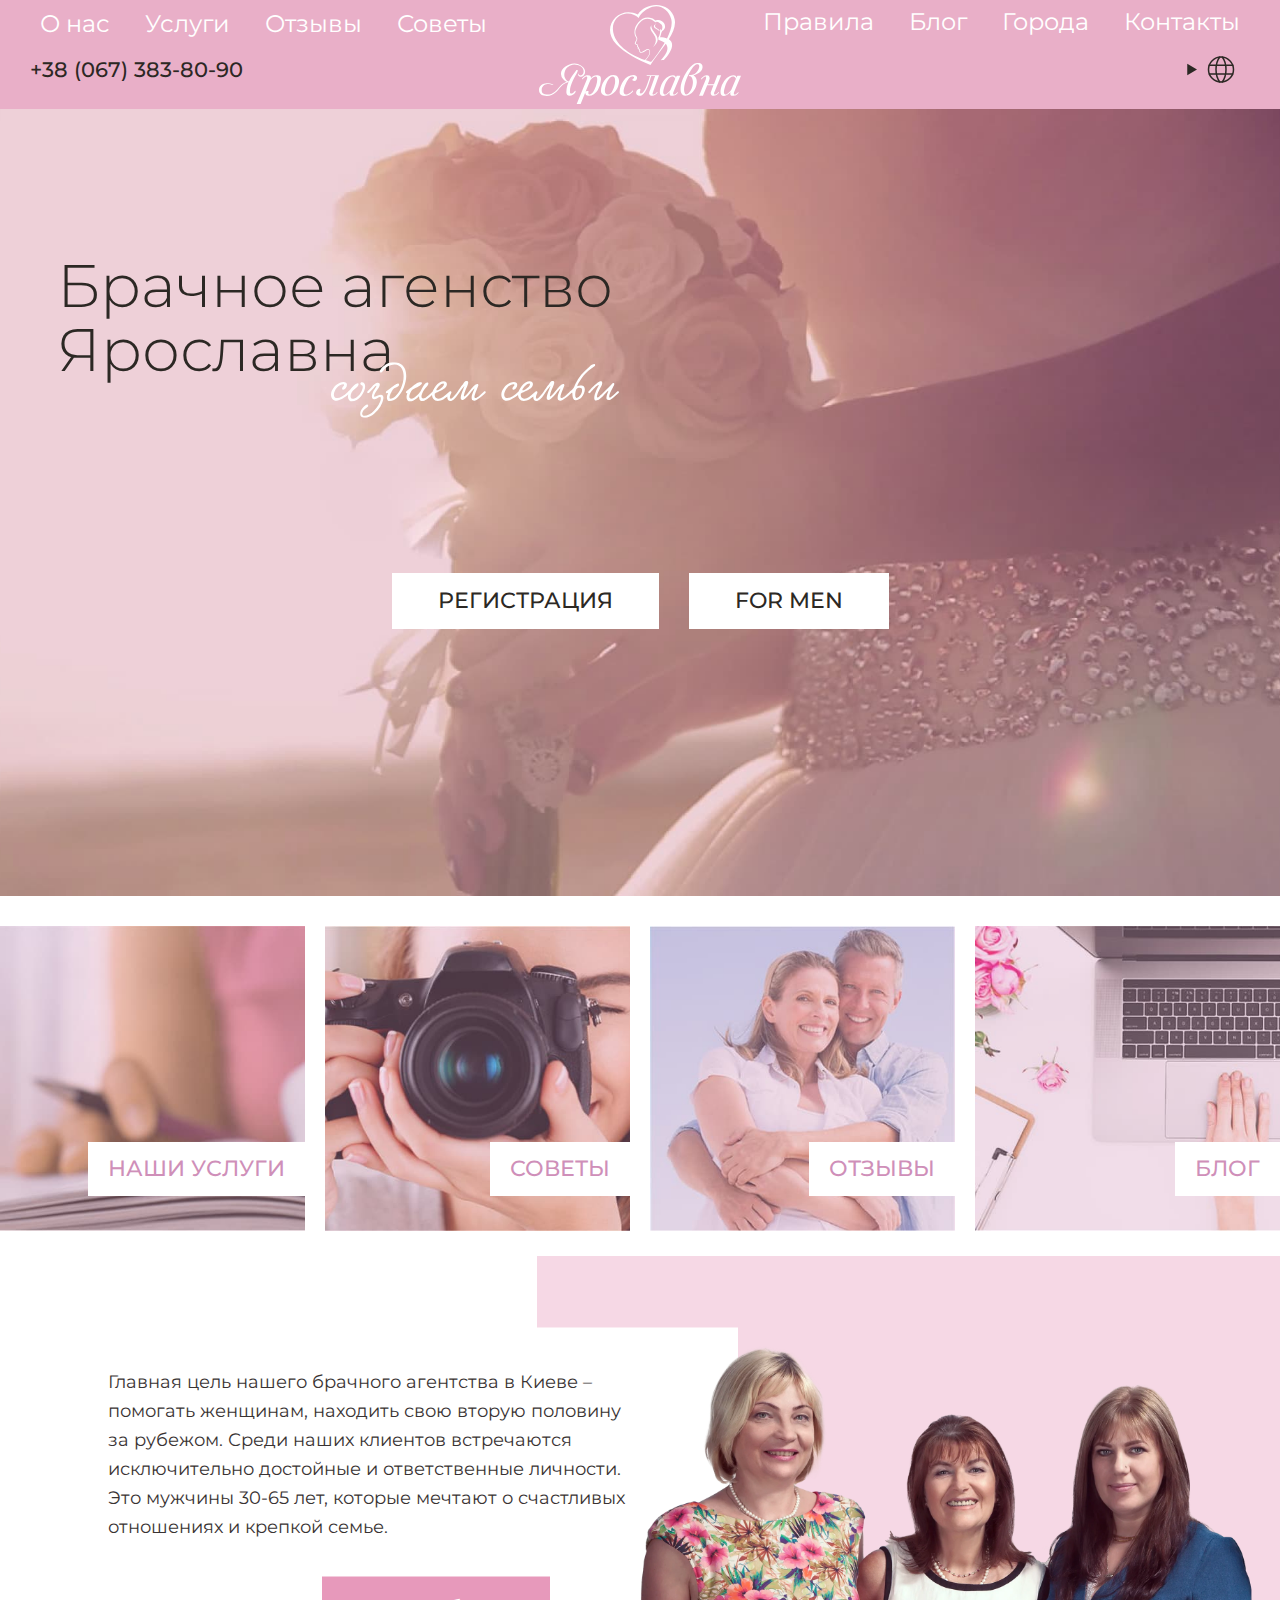
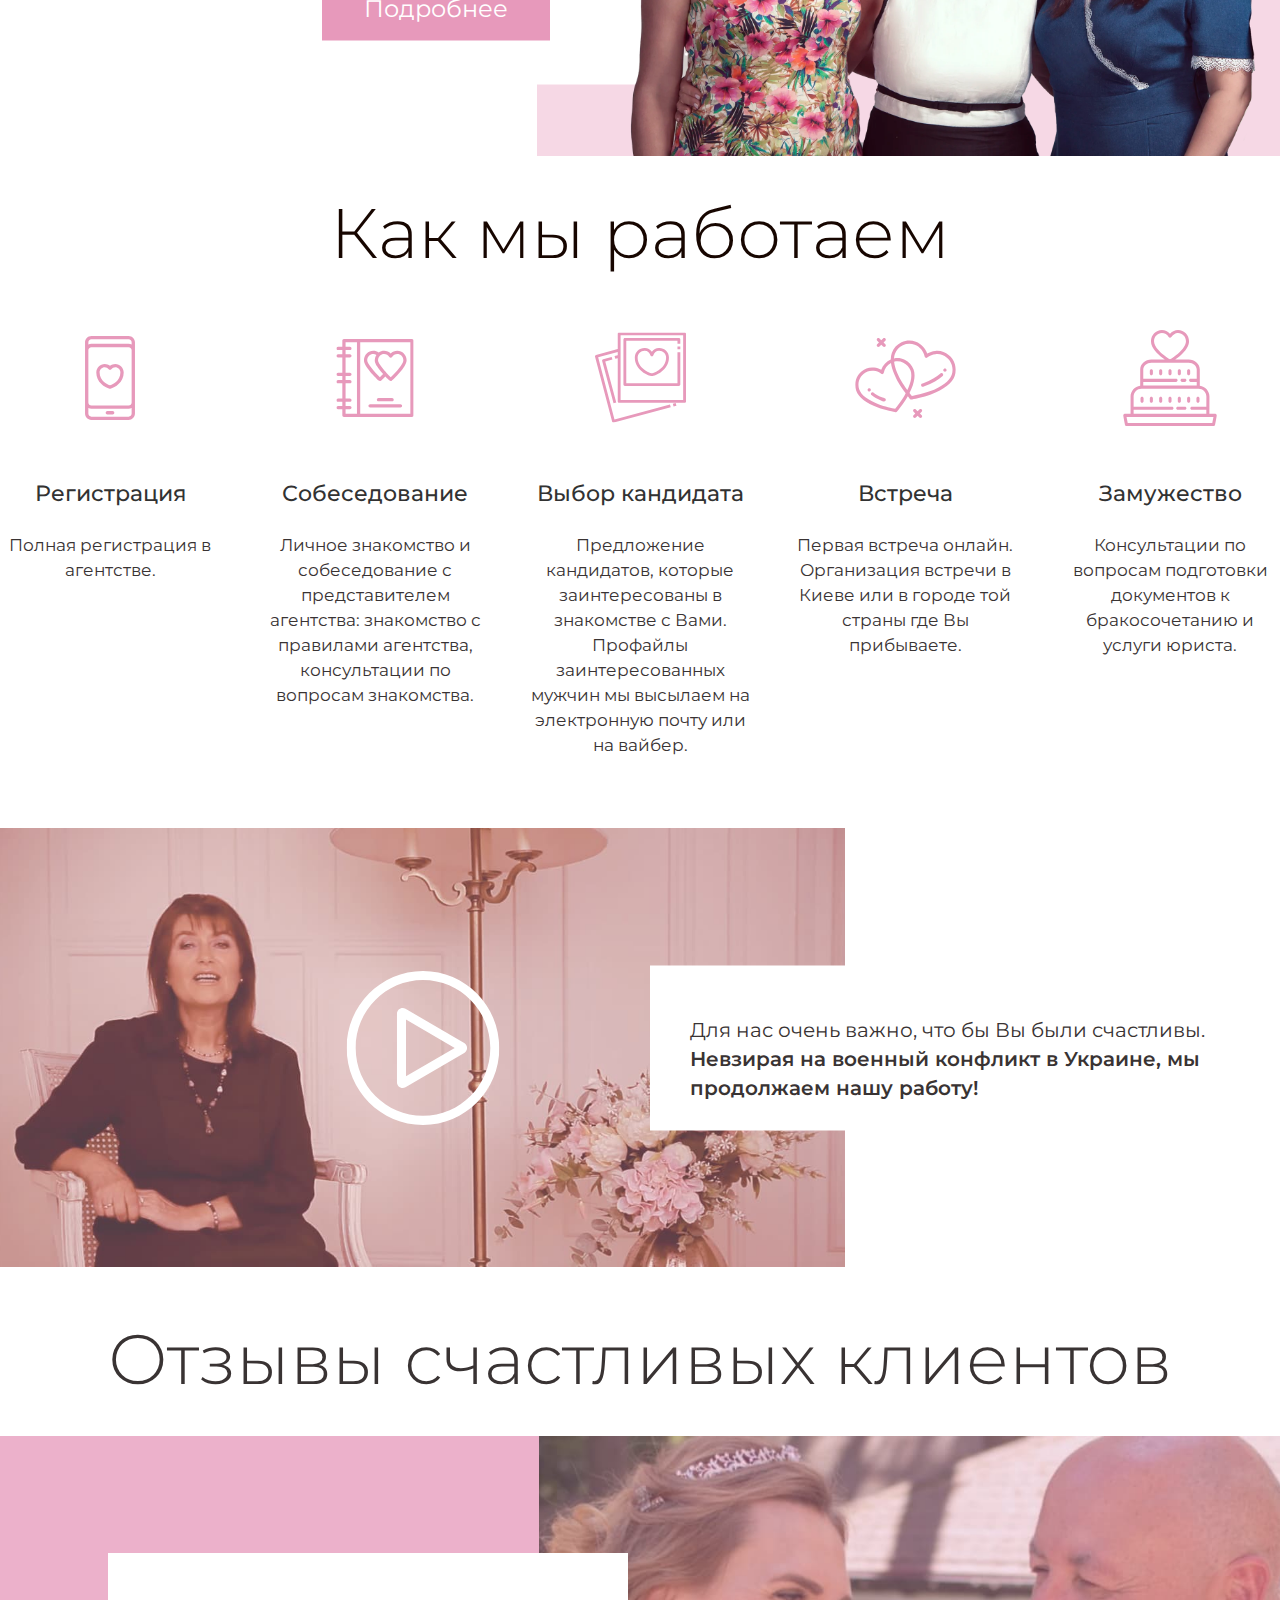
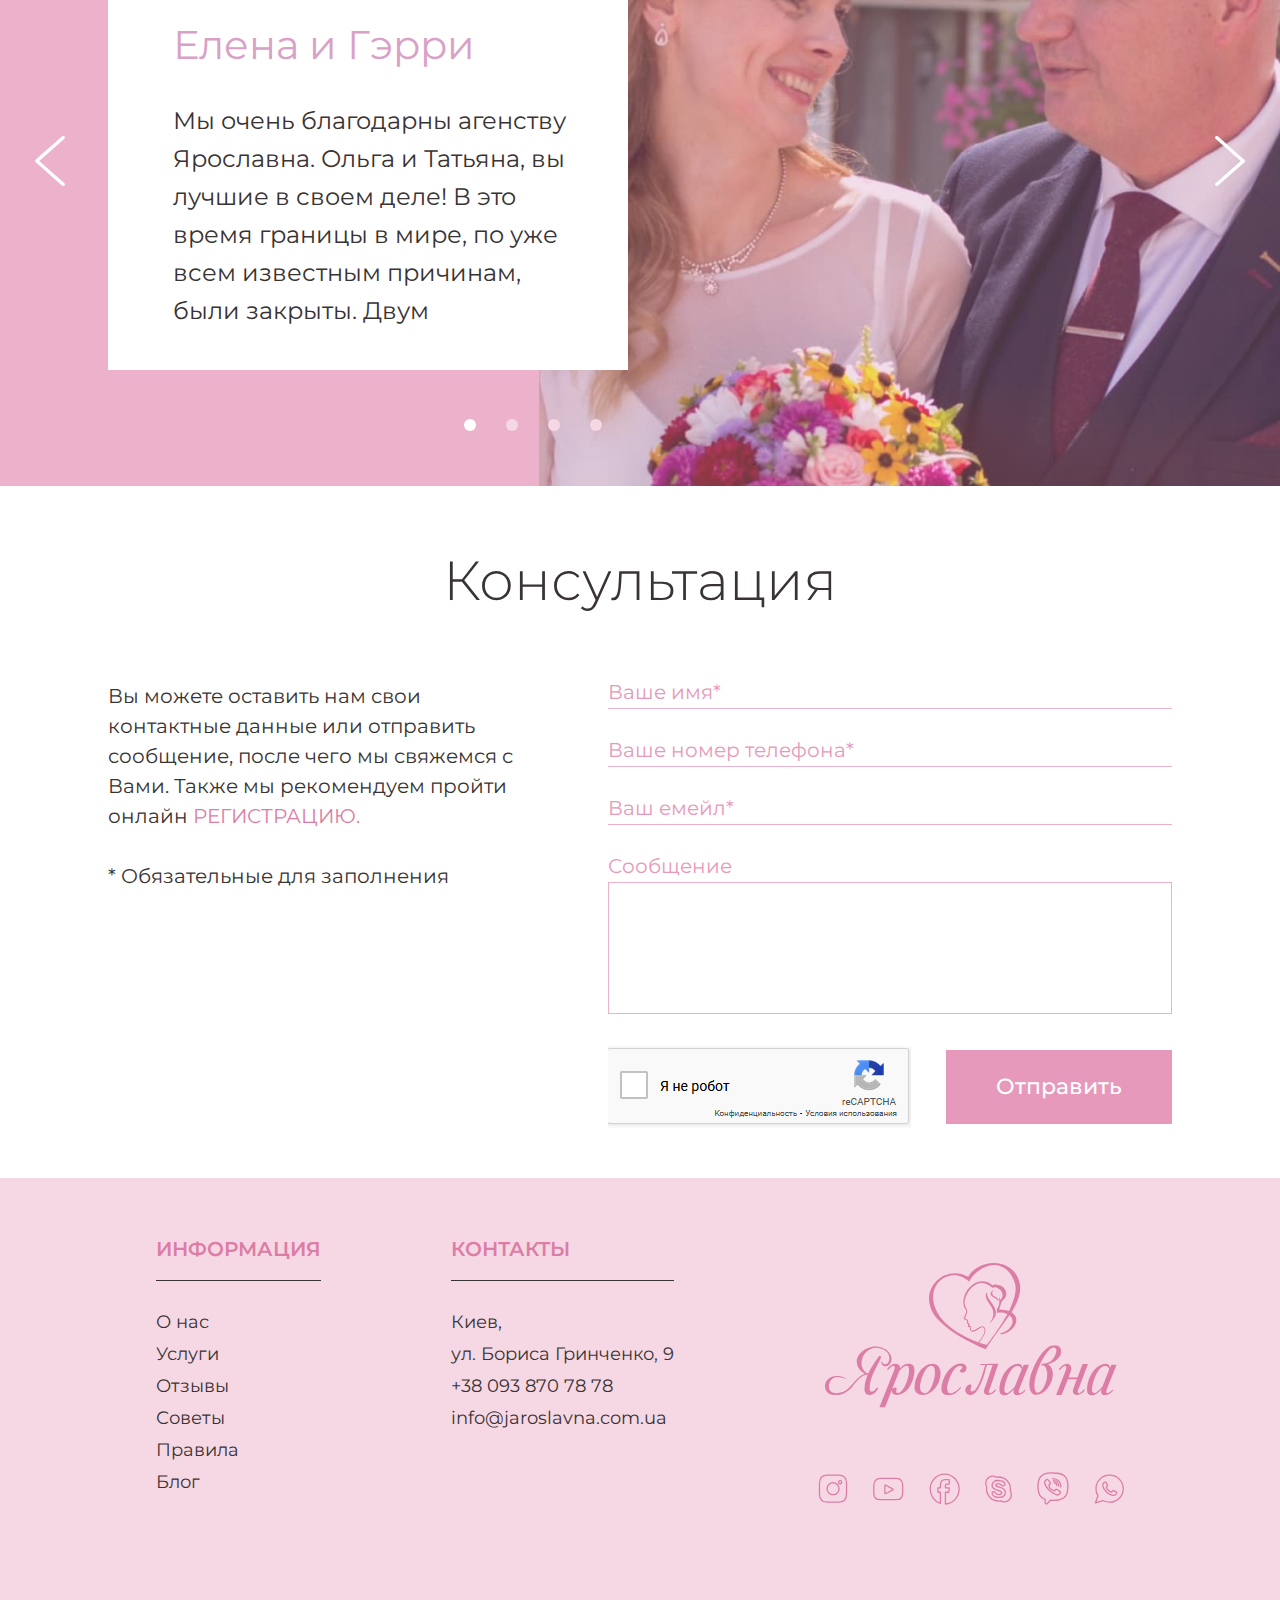
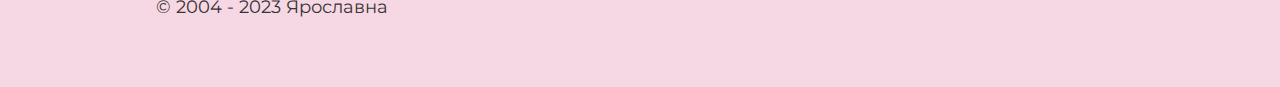
==== index.html @ 5d4b55eb "Add files via upload" ====
<!DOCTYPE html>
<html lang="en">

<head>
    <meta charset="UTF-8">
    <meta http-equiv="X-UA-Compatible" content="IE=edge">
    <meta name="viewport" content="width=device-width, initial-scale=1.0">
    <title>Document</title>
    <link rel="preconnect" href="https://fonts.googleapis.com">
    <link rel="preconnect" href="https://fonts.gstatic.com" crossorigin>
    <link href="https://fonts.googleapis.com/css2?family=Montserrat:wght@300;400;500;600&family=Open+Sans&display=swap"
        rel="stylesheet">
    <link rel="stylesheet" href="https://cdn.jsdelivr.net/npm/swiper@8/swiper-bundle.min.css" />
    <link rel="stylesheet" href="https://cdn.jsdelivr.net/npm/@fancyapps/ui@4.0/dist/fancybox.css" />
    <link rel="stylesheet" href="css/style.min.css">
    <link rel="icon" href="images/favicon.svg" type="image/x-icon">
</head>

<body>

    <header class="header">
        <div class="header__inner">
            <div class="header__wrapper">
                <a class="header__phone" href="tel:+380673838090">
                    +38 (067) 383-80-90
                </a>
                <nav class="header__menu menu">
                    <ul class="menu__list">
                        <li class="menu__list-item">
                            <a class="menu__list-link" href="#">
                                О нас
                            </a>
                        </li>
                        <li class="menu__list-item">
                            <a class="menu__list-link" href="#">
                                Услуги
                            </a>
                        </li>
                        <li class="menu__list-item">
                            <a class="menu__list-link" href="#">
                                Отзывы
                            </a>
                        </li>
                        <li class="menu__list-item">
                            <a class="menu__list-link" href="#">
                                Советы
                            </a>
                        </li>
                    </ul>
                </nav>
            </div>
            <a class="header__logo logo" href="#">
                <img class="logo__img" src="images/logo.svg" alt="logo">
            </a>
            <div class="header__wrapper">
                <nav class="header__menu menu">
                    <ul class="menu__list">
                        <li class="menu__list-item">
                            <a class="menu__list-link" href="#">
                                Правила
                            </a>
                        </li>
                        <li class="menu__list-item">
                            <a class="menu__list-link" href="#">
                                Блог
                            </a>
                        </li>
                        <li class="menu__list-item">
                            <a class="menu__list-link" href="#">
                                Города
                            </a>
                        </li>
                        <li class="menu__list-item">
                            <a class="menu__list-link" href="#">
                                Контакты
                            </a>
                        </li>
                    </ul>
                </nav>
                <div class="header__lang lang">
                    <div class="lang__top">
                        <svg width="10" height="13" viewBox="0 0 10 13" fill="none" xmlns="http://www.w3.org/2000/svg">
                            <path d="M10 6.5L0.249999 12.1292L0.249999 0.870834L10 6.5Z" fill="#2C2824" />
                        </svg>
                        <svg width="28" height="27" viewBox="0 0 28 27" fill="none" xmlns="http://www.w3.org/2000/svg">
                            <path
                                d="M26.5 13.5C26.5 6.59625 20.9038 1 14 0.999999C7.09625 0.999998 1.5 6.59625 1.5 13.5C1.5 20.4037 7.09625 26 14 26C20.9037 26 26.5 20.4037 26.5 13.5Z"
                                stroke="#2C2824" stroke-width="1.5" stroke-linecap="round" stroke-linejoin="round" />
                            <path
                                d="M12.7499 25.9375C12.7499 25.9375 8.9999 21 8.9999 13.5C8.9999 6 12.7499 1.0625 12.7499 1.0625M15.2499 1.0625C15.2499 1.0625 18.9999 6 18.9999 13.5C18.9999 21 15.2499 25.9375 15.2499 25.9375M25.7124 9.125L2.2874 9.125M25.7124 17.875L2.2874 17.875"
                                stroke="#2C2824" stroke-width="1.5" stroke-linecap="round" stroke-linejoin="round" />
                        </svg>
                    </div>
                    <ul class="lang__list">
                        <li class="lang__list-item">
                            <a class="lang__list-link" href="#">
                                EN
                            </a>
                        </li>
                        <li class="lang__list-item">
                            <a class="lang__list-link" href="#">
                                UA
                            </a>
                        </li>
                    </ul>
                </div>
                <button class="header__burger burger">
                    <span></span>
                    <span></span>
                    <span></span>
                </button>
            </div>
        </div>
        <div class="header__mobile header-mobile">
            <nav class="header-mobile__menu menu">
                <ul class="menu__list">
                    <li class="menu__list-item">
                        <a class="menu__list-link" href="#">
                            О нас
                        </a>
                    </li>
                    <li class="menu__list-item">
                        <a class="menu__list-link" href="#">
                            Услуги
                        </a>
                    </li>
                    <li class="menu__list-item">
                        <a class="menu__list-link" href="#">
                            Отзывы
                        </a>
                    </li>
                    <li class="menu__list-item">
                        <a class="menu__list-link" href="#">
                            Советы
                        </a>
                    </li>
                    <li class="menu__list-item">
                        <a class="menu__list-link" href="#">
                            Правила
                        </a>
                    </li>
                    <li class="menu__list-item">
                        <a class="menu__list-link" href="#">
                            Блог
                        </a>
                    </li>
                    <li class="menu__list-item">
                        <a class="menu__list-link" href="#">
                            Города
                        </a>
                    </li>
                    <li class="menu__list-item">
                        <a class="menu__list-link" href="#">
                            Контакты
                        </a>
                    </li>
                </ul>
            </nav>
            <div class="header-mobile__socials socials">
                <ul class="socials__list">
                    <li class="socials__list-item">
                        <a class="socials__list-link" href="#">
                            <svg width="30" height="29" viewBox="0 0 30 29" fill="none"
                                xmlns="http://www.w3.org/2000/svg">
                                <path
                                    d="M22.1162 6.57153C21.2376 6.57153 20.5276 7.28159 20.5276 8.16013C20.5276 9.03867 21.2376 9.74271 22.1162 9.74271C22.9947 9.74271 23.7048 9.03266 23.7048 8.16013C23.7048 7.28761 22.9947 6.57153 22.1162 6.57153Z"
                                    stroke="#fff" stroke-width="1.3" stroke-miterlimit="10"
                                    stroke-linecap="round" />
                                <path
                                    d="M15.0639 8.66553C11.7483 8.66553 9.05249 11.3613 9.05249 14.6769C9.05249 17.9925 11.7483 20.6883 15.0639 20.6883C18.3795 20.6883 21.0753 17.9925 21.0753 14.6769C21.0753 11.3613 18.3795 8.66553 15.0639 8.66553Z"
                                    stroke="#fff" stroke-width="1.3" stroke-miterlimit="10"
                                    stroke-linecap="round" />
                                <path
                                    d="M20.4132 28.2043H9.61195C4.23238 28.2043 1.48242 25.4543 1.48242 20.0747V9.26747C1.48242 3.8879 4.23238 1.13794 9.61195 1.13794H20.4132C25.7928 1.13794 28.5427 3.8879 28.5427 9.26747V20.0747C28.5427 25.4543 25.7928 28.2043 20.4132 28.2043Z"
                                    stroke="#fff" stroke-width="1.3" stroke-miterlimit="10"
                                    stroke-linecap="round" />
                            </svg>
                        </a>
                    </li>
                    <li class="socials__list-item">
                        <a class="socials__list-link" href="#">
                            <svg width="31" height="24" viewBox="0 0 31 24" fill="none"
                                xmlns="http://www.w3.org/2000/svg">
                                <path
                                    d="M29.6546 8.53913C29.6546 4.2788 27.4884 1.34497 23.2801 1.34497H7.29087C3.08846 1.34497 0.79248 4.2788 0.79248 8.53913V15.9245C0.79248 20.1788 3.08846 22.7243 7.29087 22.7243H23.2801C27.4825 22.7243 29.6546 20.1848 29.6546 15.9245V8.53913ZM19.9099 12.8771L12.9748 16.4921C12.2842 16.8865 11.8769 16.4384 11.8769 16.1097V8.62876C11.8769 8.30012 12.1307 7.83405 12.9807 8.25829L19.8686 12.0944C20.1637 12.2617 20.2109 12.7218 19.9158 12.8831L19.9099 12.8771Z"
                                    stroke="#fff" stroke-width="1.3" stroke-miterlimit="10"
                                    stroke-linecap="round" />
                            </svg>
                        </a>
                    </li>
                    <li class="socials__list-item">
                        <a class="socials__list-link" href="#">
                            <svg width="31" height="32" viewBox="0 0 31 32" fill="none"
                                xmlns="http://www.w3.org/2000/svg">
                                <path fill-rule="evenodd" clip-rule="evenodd"
                                    d="M15.6722 1.06909C7.70383 1.06909 1.24121 7.77924 1.24121 16.0529C1.24121 22.7873 5.52423 28.4815 11.4127 30.3674V19.2711H9.21549C9.04557 19.2711 8.91081 19.1311 8.91081 18.9486V15.189C8.91081 15.0126 9.04557 14.8666 9.21549 14.8666H11.4127V11.2408C11.4127 8.71611 13.3872 6.66595 15.8187 6.66595H19.967C20.1369 6.66595 20.2717 6.81196 20.2717 6.98838V10.748C20.2717 10.9244 20.131 11.0704 19.967 11.0704H17.512C16.9085 11.0704 16.4222 11.5754 16.4222 12.202V14.8666H19.9143C20.0959 14.8666 20.2365 15.0247 20.2248 15.2133L19.9201 18.973C19.9084 19.1372 19.7736 19.265 19.6154 19.265H16.4281V31.0001C24.0449 30.5925 30.1033 24.0527 30.1033 16.0407C30.1033 8.02867 23.6407 1.06909 15.6722 1.06909Z"
                                    stroke="#fff" stroke-width="1.3" stroke-linecap="round"
                                    stroke-linejoin="round" />
                            </svg>
                        </a>
                    </li>
                    <li class="socials__list-item">
                        <a class="socials__list-link" href="#">
                            <svg width="27" height="28" viewBox="0 0 27 28" fill="none"
                                xmlns="http://www.w3.org/2000/svg">
                                <path
                                    d="M1.54599 14.0435C1.54599 20.6797 6.9023 26.0666 13.5141 26.0666C14.2826 26.0666 15.0277 25.9899 15.7552 25.8544C16.8053 26.4909 18.0432 26.8622 19.3632 26.8622C23.2177 26.8622 26.3446 23.7209 26.3446 19.8428C26.3446 18.4873 25.9574 17.2201 25.2945 16.1416C25.4118 15.4579 25.4764 14.7625 25.4764 14.0435C25.4764 7.40129 20.12 2.02036 13.5082 2.02036C12.7573 2.02036 12.0181 2.09108 11.3024 2.22664C10.2463 1.57833 9.0026 1.20703 7.67672 1.20703C3.81642 1.20703 0.689453 4.34836 0.689453 8.2264C0.689453 9.57605 1.07078 10.8373 1.72786 11.9099C1.60466 12.5995 1.53426 13.3185 1.53426 14.0435H1.54599ZM13.6432 5.50352C17.5035 5.73337 19.7622 7.43665 19.9851 9.02794C20.0907 10.0652 19.4043 10.8786 18.2075 10.8786C16.4651 10.8786 16.2832 8.53876 13.2794 8.53876C11.9242 8.53876 10.7802 9.10456 10.7802 10.3304C10.7802 12.9001 20.4134 11.409 20.4134 17.061C20.4134 20.3202 17.8144 22.4537 13.9424 22.4537C10.5338 22.4537 7.10765 20.9037 7.12525 18.228C7.12525 17.4205 7.72951 16.6838 8.52739 16.6838C10.5338 16.6838 10.5162 19.6778 13.7136 19.6778C15.9547 19.6778 16.7173 18.4519 16.7173 17.5915C16.7173 14.4973 7.03138 16.395 7.03138 10.578C7.03138 7.43075 9.60687 5.26188 13.649 5.49763L13.6432 5.50352Z"
                                    stroke="#fff" stroke-width="1.3" stroke-miterlimit="10"
                                    stroke-linecap="round" />
                            </svg>
                        </a>
                    </li>
                    <li class="socials__list-item">
                        <a class="socials__list-link" href="#">
                            <svg width="32" height="33" viewBox="0 0 32 33" fill="none"
                                xmlns="http://www.w3.org/2000/svg">
                                <path
                                    d="M15.6742 6.55555C17.9886 6.57346 19.9568 7.33746 21.524 8.83563C23.0912 10.3398 23.8931 12.405 23.9113 14.9894M16.4032 8.59091C18.1041 8.71625 19.4526 9.30119 20.4124 10.3278C21.3782 11.3604 21.846 12.6616 21.8156 14.1956M17.0046 10.6979C18.7237 10.7874 19.6773 11.7544 19.7685 13.4913M17.0653 18.7617C17.0653 18.7617 17.6242 18.8095 17.9279 18.4454L18.5171 17.7172C18.8026 17.3531 19.489 17.1263 20.1572 17.4904C21.0441 17.9858 22.1983 18.7617 22.9819 19.4839C23.4132 19.8421 23.5165 20.3733 23.2188 20.9343V20.9463C22.909 21.4715 22.502 21.9669 21.9917 22.4265H21.9796C21.4025 22.91 20.7343 23.1846 20.0236 22.9578L20.0115 22.9399C18.7358 22.5817 15.6682 21.0478 13.7122 19.5197C10.517 17.0427 8.24509 12.9541 7.61334 10.7635L7.59512 10.7516C7.36428 10.0473 7.64371 9.39669 8.1236 8.82966L8.13574 8.81772C8.60348 8.31038 9.10767 7.91047 9.64223 7.61203H9.65437C10.2254 7.31956 10.7599 7.41506 11.1305 7.84481C11.6104 8.33425 12.5216 9.5101 13.1533 10.6203C13.5239 11.2769 13.293 11.9573 12.9286 12.2319L12.1875 12.8108C11.8169 13.1093 11.8655 13.6584 11.8655 13.6584C11.8655 13.6584 12.965 17.7351 17.0653 18.7617ZM27.477 4.02479C26.6934 3.31451 23.5225 1.05831 16.4639 1.0225C16.4639 1.0225 8.14183 0.527087 4.08404 4.18595C1.82431 6.40633 1.02855 9.65335 0.949577 13.6763C0.864534 17.7052 0.75519 25.2498 8.16004 27.2971H8.16612V30.4187C8.16612 30.4187 8.11751 31.6841 8.96795 31.9408C9.99454 32.2512 10.5959 31.2902 11.5739 30.2576C12.1085 29.6905 12.8496 28.8549 13.4084 28.2163C18.4746 28.6341 22.3623 27.6791 22.8057 27.5358C23.8263 27.2075 29.6153 26.4793 30.5568 18.9348C31.5288 11.1575 30.0891 6.23324 27.4831 4.01285L27.477 4.02479Z"
                                    stroke="#fff" stroke-width="1.3" stroke-linecap="round"
                                    stroke-linejoin="round" />
                            </svg>
                        </a>
                    </li>
                    <li class="socials__list-item">
                        <a class="socials__list-link" href="#">
                            <svg width="30" height="30" viewBox="0 0 30 30" fill="none"
                                xmlns="http://www.w3.org/2000/svg">
                                <path fill-rule="evenodd" clip-rule="evenodd"
                                    d="M21.99 17.7595C21.6493 17.5724 19.9704 16.6731 19.6541 16.5464C19.3378 16.4196 19.1127 16.3532 18.8633 16.6912C18.62 17.0292 17.9204 17.7776 17.7136 18.0009C17.5007 18.2242 17.3 18.2423 16.9533 18.0613C16.6126 17.8742 15.5055 17.4698 14.222 16.2446C13.2244 15.291 12.5674 14.1322 12.3728 13.7821C12.1781 13.4321 12.3728 13.251 12.5553 13.082C12.7195 12.9311 12.9202 12.6897 13.1027 12.4966C13.2852 12.3035 13.3461 12.1586 13.4738 11.9353C13.6015 11.712 13.5468 11.5068 13.4677 11.3318C13.3886 11.1567 12.756 9.43061 12.4884 8.7305C12.2572 8.10885 11.7645 8.07264 11.0649 8.07264C10.8277 8.07264 10.4506 8.13299 10.1221 8.47097C9.78752 8.80292 8.85682 9.60563 8.79599 11.3076C8.72907 13.0096 9.92134 14.6935 10.0856 14.9349C10.2498 15.1703 12.3484 18.8579 15.834 20.3728C20.5118 22.4068 22.0082 20.7832 22.3975 19.8357C22.7199 19.039 22.7442 18.3449 22.6591 18.2001C22.58 18.0492 22.3489 17.9587 22.0082 17.7716L21.99 17.7595ZM15.5907 1.14397C8.05995 1.14397 1.95264 7.20354 1.95264 14.6814C1.95264 17.2404 2.67043 19.6305 3.91136 21.6704L1.44775 28.931L9.00281 26.5289C10.9554 27.6033 13.2061 28.2128 15.5968 28.2128C23.1336 28.2128 29.2409 22.1533 29.2409 14.6754C29.2409 7.1975 23.1336 1.13794 15.5968 1.13794L15.5907 1.14397Z"
                                    stroke="#fff" stroke-width="1.3" stroke-linecap="round"
                                    stroke-linejoin="round" />
                            </svg>
                        </a>
                    </li>
                </ul>
            </div>
        </div>
    </header>

    <div class="wrapper">
        <main class="main">
            <section class="main__section-top section-top">
                <div class="section-top__inner">
                    <div class="section-top__box">
                        <h1 class="section-top__title">
                            Брачное агенство
                            Ярославна
                        </h1>
                        <svg width="492" height="95" viewBox="0 0 492 95" fill="none"
                            xmlns="http://www.w3.org/2000/svg">
                            <g clip-path="url(#clip0_316_844)">
                                <path
                                    d="M56.4211 49.8068C57.7226 46.7728 58.371 43.9265 58.371 41.2681C58.371 39.3176 57.8981 37.6513 56.9573 36.2691C56.0116 34.8869 54.6417 34.1934 52.8381 34.1934C52.0093 34.1934 51.3366 34.4342 50.8199 34.9158C50.3032 35.3974 50.0497 36.0187 50.0497 36.7796C50.0497 37.9403 50.8053 38.7686 52.3213 39.2791C53.6083 39.7029 54.2518 40.6661 54.2518 42.1591C54.2518 44.673 53.3645 47.5385 51.5901 50.7604C49.8157 53.9823 47.5635 56.7611 44.8336 59.1065C42.1037 61.4519 39.5201 62.6222 37.0924 62.6222C36.0346 62.6222 35.1669 62.2321 34.499 61.4567C33.8263 60.6813 33.4899 59.7133 33.4899 58.5527C33.4899 53.4381 35.7226 49.3012 40.1831 46.1371C44.8141 42.8044 47.1297 39.9919 47.1297 37.7043C47.1297 36.5725 46.6861 36.0091 45.7988 36.0091C45.1992 36.0091 44.0244 36.4907 42.2841 37.4491C40.6559 38.4941 39.2861 39.5536 38.1893 40.6276C37.0876 41.7016 36.0297 42.9104 35.0158 44.2492C34.0018 45.5929 33.1195 46.6283 32.3785 47.3651C32.008 47.7601 31.4767 48.2079 30.7893 48.6992C30.102 49.1904 29.5803 49.6383 29.2245 50.0332C29.01 50.2692 28.8686 50.5244 28.7809 50.7941C21.3858 57.7677 15.3313 61.2641 10.632 61.2641C8.68691 61.2641 7.24397 60.7536 6.29825 59.7374C5.35254 58.7212 4.88456 57.3631 4.88456 55.6679C4.88456 53.6933 5.36229 51.6225 6.32263 49.4601C7.27809 47.2977 8.51142 45.3521 10.0129 43.6135C11.5143 41.8749 13.2644 40.4446 15.2679 39.3128C17.2666 38.1811 19.2263 37.6176 21.1421 37.6176C21.4004 37.6176 21.6685 37.7236 21.9561 37.9355C22.2438 38.1474 22.3851 38.4797 22.3851 38.9324C22.3851 39.4669 22.0926 40.0641 21.5077 40.7143C20.9227 41.3644 20.3328 42.0917 19.7479 42.8959C19.1629 43.7002 18.8704 44.5574 18.8704 45.458C18.8704 45.8529 19.0849 46.2141 19.5139 46.5368C19.9428 46.8595 20.4011 47.0232 20.8886 47.0232C22.4631 47.0232 23.9109 46.0841 25.2418 44.2059C26.5726 42.3276 27.2356 40.4012 27.2356 38.4219C27.2356 36.8663 26.7042 35.7249 25.6464 34.9881C24.5885 34.2561 23.1748 33.8852 21.4004 33.8852C19.3969 33.8852 17.3397 34.3235 15.224 35.2C13.1084 36.0765 11.1584 37.2564 9.36938 38.7397C7.58033 40.2231 5.97164 41.8701 4.54332 43.6761C3.115 45.4821 1.99867 47.3989 1.1992 49.4168C0.399734 51.4347 0 53.3514 0 55.1574C0 58.2348 0.799469 60.7728 2.40328 62.7618C4.00222 64.7556 6.22026 65.7477 9.05252 65.7477C12.5965 65.7477 17.0716 63.9562 22.4778 60.3683C24.3643 59.1547 26.1875 57.7966 27.9473 56.2988C28.4933 55.8316 28.9905 55.3934 29.4487 54.9696C29.4097 55.2441 29.361 55.5571 29.2976 55.9135C29.127 56.9008 29.0392 57.6954 29.0392 58.2878C29.0392 59.6989 29.205 61.0088 29.5316 62.208C29.8631 63.4072 30.5309 64.4908 31.5498 65.4491C32.5637 66.4075 33.8751 66.8891 35.474 66.8891C38.3063 66.8891 41.1434 66.056 43.9854 64.3896C46.8323 62.7233 49.2892 60.6332 51.361 58.1192C53.4328 55.6053 55.1195 52.8313 56.4211 49.7924V49.8068ZM85.1386 55.5042C83.681 55.5042 81.6287 56.0821 78.9817 57.2427C76.3347 58.4034 74.7845 58.9813 74.3262 58.9813C73.8388 58.9813 73.595 58.7549 73.595 58.3022C73.595 57.0308 73.9314 55.6534 74.6041 54.1701C75.2768 52.6868 76.0909 51.2613 77.0512 49.8887C78.0067 48.521 78.9671 47.1725 79.9274 45.8433C80.8829 44.5141 81.7018 43.1801 82.3697 41.8412C83.0424 40.4976 83.3788 39.308 83.3788 38.2629C83.3788 37.2179 83.0911 36.457 82.5208 35.8887C81.9504 35.3252 81.1753 35.0411 80.2053 35.0411C79.8348 35.0411 79.4204 35.0989 78.9622 35.2096C77.4461 35.6623 75.8959 36.5003 74.3067 37.7332C72.7175 38.9613 71.3624 40.2182 70.2314 41.5041C69.1004 42.79 67.794 44.2637 66.3072 45.93C64.8204 47.5963 63.5626 48.8822 62.5341 49.7876C62.305 50.0139 62.1343 50.2547 62.0173 50.51C61.7297 51.2709 61.9052 51.9066 62.5341 52.4171C63.3043 53.0384 64.1915 52.9132 65.1957 52.0366C66.312 51.0494 67.7842 49.5083 69.6123 47.4181C71.4403 45.328 73.0149 43.5846 74.3311 42.1832C75.6473 40.7865 76.5443 40.0834 77.0318 40.0834C77.3437 40.0834 77.5046 40.3097 77.5046 40.7624C77.5046 41.4704 76.6954 42.973 75.0818 45.275C73.4683 47.5771 72.3568 49.436 71.7572 50.8471C70.4703 53.8426 69.8268 56.4673 69.8268 58.7309C69.8268 60.0023 70.1631 61.0762 70.8359 61.9527C71.5086 62.8293 72.4299 63.2675 73.5999 63.2675C74.7698 63.2675 76.632 62.6462 79.0889 61.4037C81.5458 60.1612 83.0911 59.5399 83.72 59.5399C84.6657 59.5399 85.1337 60.402 85.1337 62.1261C85.1337 64.9242 83.8809 68.3773 81.3801 72.4853C78.8793 76.5933 76.2274 80.1475 73.4244 83.1431C70.8212 85.8833 68.0182 87.9927 65.0153 89.4761C62.0125 90.9594 59.3947 91.701 57.1669 91.701C55.9384 91.701 54.9732 91.3976 54.2713 90.7908C53.5693 90.184 53.2183 89.3268 53.2183 88.2287C53.2183 86.1964 54.2761 83.8654 56.3918 81.2359C56.9085 80.5569 57.7909 79.7959 59.0535 78.9483C60.3112 78.1007 61.3836 77.3013 62.2708 76.5548C63.158 75.8083 63.6017 75.0763 63.6017 74.3732C63.6017 73.8386 63.431 73.3859 63.0849 73.015C62.7437 72.649 62.3293 72.466 61.8418 72.466C60.8718 72.466 59.6823 73.0006 58.2832 74.0746C56.8842 75.1485 55.6947 76.2514 54.7246 77.3783C53.1501 79.271 51.9557 80.9807 51.1416 82.5073C50.3275 84.034 49.9181 85.6859 49.9181 87.463C49.9181 89.948 50.6249 91.8263 52.0435 93.0977C53.4572 94.3691 55.3535 95.0048 57.7275 95.0048C59.1851 95.0048 60.6183 94.8074 62.0173 94.4124C66.0196 93.3674 70.0462 91.1231 74.0922 87.6749C78.1383 84.2266 81.5166 80.345 84.2367 76.0202C85.4944 74.012 86.6888 71.551 87.8197 68.6277C88.9507 65.7044 89.5161 63.1278 89.5161 60.8932C89.5161 59.3955 89.2285 58.1818 88.6582 57.2475C87.9123 56.0917 86.7424 55.509 85.1434 55.509L85.1386 55.5042ZM127.793 16.5621C127.32 14.2746 126.555 12.1074 125.497 10.0606C124.439 8.01379 123.133 6.25596 121.573 4.78708C120.013 3.31821 118.092 2.15274 115.806 1.29068C113.52 0.428622 110.96 0 108.128 0C105.783 0 103.565 0.240799 101.479 0.722397C99.3925 1.20399 97.506 1.89268 95.8193 2.79808C94.1326 3.70349 92.675 4.61371 91.4466 5.53356C90.2181 6.45341 88.9604 7.51774 87.6735 8.73137C86.9325 9.46821 86.0209 10.5952 84.9484 12.1218C83.876 13.6485 83.3398 14.9199 83.3398 15.9361C83.3398 16.4466 83.5055 16.8607 83.8321 17.1882C84.1587 17.5157 84.5828 17.6746 85.0996 17.6746C85.7577 17.6746 86.4206 17.3857 87.0934 16.8078C87.7661 16.2298 88.3316 15.5701 88.7898 14.838C94.4787 7.55145 101.04 3.90576 108.474 3.90576C111.219 3.90576 113.734 4.58481 116.02 5.9381C118.307 7.29621 120.008 9.04441 121.124 11.1923C123.069 14.8091 124.04 19.1435 124.04 24.2003C124.04 31.4339 122.221 38.7783 118.594 46.2334C118.107 47.2207 117.478 48.3476 116.708 49.6046C115.938 50.8615 114.948 52.2678 113.749 53.8186C112.55 55.3741 111.311 56.7852 110.039 58.0566C108.767 59.328 107.373 60.3924 105.856 61.2544C104.34 62.1165 102.897 62.5451 101.523 62.5451C100.494 62.5451 99.9775 61.8516 99.9775 60.4694C99.9775 58.2926 100.977 55.273 102.98 51.4009C104.979 47.5289 106.671 45.2269 108.04 44.4948C108.182 44.4081 108.855 44.1144 110.059 43.6039C111.258 43.0934 112.233 42.6455 112.974 42.2458C113.715 41.8509 114.456 41.2874 115.182 40.5505C115.913 39.8185 116.274 39.0817 116.274 38.3448C116.274 37.0734 115.757 36.4377 114.729 36.4377C114.3 36.4377 113.778 36.5436 113.164 36.7555C112.55 36.9674 112.013 37.1938 111.555 37.4346C111.097 37.6754 110.556 37.974 109.927 38.3256C109.298 38.6771 108.928 38.8842 108.811 38.942C106.524 40.4687 101.962 43.8832 95.127 49.1952C94.1277 49.8743 93.6256 50.5919 93.6256 51.3576C93.6256 51.8103 93.8108 52.1811 94.1813 52.4797C94.5518 52.7783 94.9516 52.9228 95.3805 52.9228C95.7218 52.9228 96.1215 52.8361 96.5797 52.6675C97.038 52.499 97.311 52.4123 97.3938 52.4123C97.506 52.4123 97.5645 52.4701 97.5645 52.5809C97.5645 52.6386 97.506 52.7783 97.3938 53.0047C96.1069 55.4078 95.4634 57.9747 95.4634 60.715C95.4634 62.4392 95.8485 63.8213 96.6236 64.8664C97.3938 65.9115 98.6223 66.4364 100.314 66.4364C102.742 66.4364 105.174 65.7863 107.607 64.4859C110.034 63.1856 112.267 61.4567 114.3 59.2943C116.328 57.132 118.239 54.6132 120.028 51.7284C121.817 48.8485 123.323 45.8385 124.551 42.7033C125.78 39.5681 126.745 36.3606 127.447 33.0858C128.149 29.8109 128.5 26.7287 128.5 23.8487C128.5 21.277 128.266 18.8497 127.793 16.5621ZM261.334 50.038C260.676 50.7171 259.788 51.5791 258.672 52.6242C257.556 53.6693 256.201 54.8925 254.597 56.2892C252.993 57.6858 251.443 58.8657 249.941 59.8289C248.44 60.7921 247.289 61.2689 246.49 61.2689C245.69 61.2689 245.218 60.8162 245.076 59.9108C244.789 57.9892 246.134 53.5103 249.108 46.479C250.853 42.2987 251.74 39.9967 251.769 39.5729C251.769 38.0462 251.126 37.2853 249.839 37.2853C248.211 37.2853 246.222 38.446 243.877 40.7576C242.59 42.1157 241.43 43.392 240.401 44.5911C239.373 45.7903 238.208 47.1966 236.906 48.8051C235.604 50.4137 234.581 51.6706 233.84 52.576C233.752 52.6916 233.655 52.8168 233.538 52.9565C231.305 55.6101 229.535 57.3342 228.219 58.124C227.191 58.7164 226.791 58.4226 227.02 57.2331C227.59 54.2953 228.609 50.9482 230.067 47.1918C230.296 46.5416 230.803 45.3473 231.588 43.6135C232.372 41.8749 233.045 40.2375 233.606 38.6964C234.162 37.1553 234.454 35.8501 234.483 34.7762C234.483 32.9702 233.625 32.0648 231.909 32.0648C230.964 32.0648 230.13 32.2767 229.399 32.7005C228.668 33.1243 228.107 33.5963 227.702 34.1212C227.303 34.6461 226.708 35.4938 225.923 36.664C225.138 37.8343 224.441 38.8023 223.842 39.5681C223.154 40.4735 222.062 42.0098 220.561 44.1866C219.059 46.3634 217.621 48.4102 216.251 50.3318C214.877 52.2534 213.429 54.1894 211.898 56.135C210.368 58.0855 208.944 59.617 207.633 60.7343C206.317 61.8516 205.244 62.3669 204.415 62.2802C203.587 62.1695 203.143 61.553 203.085 60.4357C203.026 59.3184 203.236 58.0759 203.709 56.7081C204.181 55.3404 204.771 53.9871 205.488 52.6627C205.858 51.8729 205.873 51.1794 205.532 50.587C205.312 50.2066 205.03 49.9513 204.693 49.8117C204.576 49.7442 204.45 49.6816 204.308 49.6335C203.694 49.4216 203.114 49.5853 202.573 50.1199C202.461 50.2307 202.348 50.3366 202.236 50.4474C202.022 50.6208 201.812 50.8278 201.603 51.0638C193.881 58.5334 187.997 62.2802 183.961 62.2802C182.157 62.2802 180.578 61.7457 179.222 60.6717C177.862 59.5977 177.185 57.9025 177.185 55.586C177.185 55.22 177.243 54.5843 177.355 53.6789C177.414 53.4236 177.736 53.1636 178.321 52.8939C178.906 52.6242 179.666 52.3063 180.592 51.9403C181.523 51.5743 182.23 51.2613 182.713 51.006C183.429 50.6111 184.551 50.0188 186.081 49.2241C187.612 48.4343 188.811 47.8034 189.684 47.3363C190.556 46.8691 191.595 46.2286 192.794 45.4099C193.993 44.5911 194.924 43.8302 195.582 43.1223C196.24 42.4143 196.811 41.5571 197.298 40.5361C197.786 39.5199 198.029 38.4604 198.029 37.3575C198.029 35.8068 197.508 34.5835 196.465 33.6926C195.421 32.8016 194.154 32.3586 192.667 32.3586C190.352 32.3586 187.948 33.1628 185.462 34.7714C182.976 36.3799 180.792 38.3593 178.92 40.7046C177.048 43.05 175.503 45.5543 174.289 48.2272C173.928 49.0218 173.626 49.7828 173.373 50.5244C172.968 50.8712 172.5 51.295 171.949 51.8103C170.262 53.3948 168.381 55.1285 166.309 57.0212C164.237 58.9139 162.697 60.1419 161.697 60.7102C159.952 61.6445 158.509 62.1069 157.364 62.1069C156.506 62.1069 155.828 61.8323 155.326 61.2785C154.824 60.7295 154.575 59.9011 154.575 58.7983C154.575 56.7081 155.389 53.9679 157.023 50.5774C157.851 48.8244 159.08 46.9847 160.713 45.0487C162.341 43.1126 163.701 41.4608 164.788 40.093C165.875 38.7253 166.416 37.5598 166.416 36.5966C166.416 35.2674 165.802 34.6076 164.574 34.6076C163.628 34.6076 162.594 35.1085 161.463 36.1102C160.333 37.1119 159.284 38.3545 158.309 39.8378C157.335 41.3211 156.501 42.7033 155.799 43.9891C155.097 45.275 154.531 46.426 154.102 47.4422C153.586 48.6558 152.694 50.0958 151.421 51.7621C150.149 53.4285 148.721 55.0611 147.132 56.6552C145.542 58.2493 143.836 59.5977 142.008 60.7006C140.18 61.8035 138.562 62.3525 137.163 62.3525C134.876 62.3525 133.731 61.1388 133.731 58.7068C133.731 56.9249 134.301 54.8492 135.447 52.4797C136.592 50.1054 137.777 48.3717 139.005 47.2688C139.634 46.6765 141.628 45.5303 144.987 43.835C148.345 42.1398 150.739 40.7721 152.172 39.7222C152.859 39.2117 153.357 38.8409 153.674 38.6001C153.986 38.3593 154.346 37.9788 154.746 37.4539C155.146 36.9337 155.346 36.4425 155.346 35.9898C155.346 35.5371 155.175 35.1229 154.829 34.7377C154.488 34.3572 154.044 34.1646 153.498 34.1646C152.64 34.1646 151.787 34.2512 150.949 34.4198C150.105 34.5884 149.233 34.8869 148.331 35.3108C147.429 35.7346 146.634 36.1295 145.952 36.4955C145.264 36.8615 144.416 37.4153 143.397 38.1474C142.383 38.8842 141.608 39.4477 141.082 39.8426C140.551 40.2375 139.717 40.8973 138.571 41.8123C137.426 42.7322 136.641 43.3583 136.212 43.7002C133.009 46.2141 130.552 48.2609 128.836 49.8454C128.237 50.3559 127.935 50.876 127.935 51.4154C127.935 52.0078 128.251 52.4749 128.88 52.812C129.509 53.1491 130.079 53.2069 130.596 52.9806L130.469 53.2358C129.499 55.4945 129.012 57.6135 129.012 59.5929C129.012 61.7408 129.558 63.489 130.64 64.8471C131.727 66.2053 133.428 66.8795 135.744 66.8795C137.83 66.8795 140.263 65.9741 143.037 64.1681C145.81 62.3621 148.067 60.455 149.813 58.4467C149.842 58.4178 149.871 58.3745 149.9 58.3215C150.071 58.1529 150.159 58.1096 150.159 58.1963C150.271 58.4226 150.393 59.0391 150.524 60.0408C150.651 61.0425 150.812 61.9816 150.997 62.8582C151.182 63.7347 151.699 64.5437 152.543 65.295C153.386 66.0415 154.522 66.4172 155.95 66.4172C156.808 66.4172 157.949 66.1908 159.382 65.7381C160.927 65.2035 163.111 63.8262 165.943 61.606C168.381 59.6989 170.56 57.8158 172.485 55.9617C172.602 58.6249 173.441 60.9558 175.015 62.94C176.717 65.088 179.14 66.1619 182.284 66.1619C184 66.1619 185.701 65.9067 187.388 65.401C189.074 64.8905 190.581 64.2789 191.912 63.5565C193.242 62.8341 194.734 61.8131 196.391 60.4839C197.279 59.7759 198.078 59.1065 198.805 58.4756C198.736 59.1113 198.692 59.7422 198.688 60.3779C198.673 62.0009 199.112 63.3879 199.994 64.5293C200.881 65.6755 202.154 66.2438 203.811 66.2438C205.785 66.2438 207.906 65.2228 210.182 63.1712C212.454 61.1244 214.472 58.8127 216.232 56.2458C217.992 53.6741 220 50.7941 222.257 47.6011C224.514 44.4081 226.391 42.0628 227.878 40.565L227.966 40.7335C227.966 40.9599 227.878 41.2826 227.707 41.7064C227.507 42.2169 226.922 43.6713 225.947 46.0697C224.972 48.4728 224.236 50.3366 223.739 51.661C223.237 52.9902 222.745 54.5939 222.257 56.4722C221.77 58.3504 221.541 59.8433 221.57 60.9414C221.57 63.3735 222.472 64.5871 224.271 64.5871C225.44 64.5871 226.981 63.831 228.882 62.3188C230.783 60.8065 232.426 59.2702 233.815 57.7002C235.2 56.1302 236.852 54.1846 238.768 51.8536C240.684 49.5227 241.742 48.2465 241.942 48.0201C243.112 46.5801 244.014 45.6314 244.642 45.1835C245.13 44.8464 245.183 45.0727 244.813 45.8626C241.781 52.7831 240.265 57.4161 240.265 59.7615C240.265 62.1069 240.65 63.7924 241.425 64.5726C242.195 65.348 243.541 65.7381 245.456 65.7381C246.626 65.7381 248.523 64.8327 251.14 63.0267C253.758 61.2207 256.103 59.4195 258.175 57.6232C260.247 55.8316 262.128 54.1123 263.815 52.4749C264.556 51.5695 264.551 50.7604 263.796 50.038C263.035 49.3156 262.216 49.3108 261.329 50.0188L261.334 50.038ZM180.012 46.9462C180.699 45.1402 182.357 42.9056 184.989 40.2519C187.622 37.5983 189.849 36.2691 191.682 36.2691C192.082 36.2691 192.389 36.4666 192.604 36.8615C192.818 37.2564 192.925 37.6658 192.925 38.0896C192.925 39.2502 192.097 40.6469 190.439 42.2843C188.782 43.9217 186.964 45.3087 184.994 46.4357C183.02 47.5674 181.562 48.1309 180.621 48.1309C180.105 48.1309 179.851 47.9334 179.851 47.5385C179.851 47.4807 179.91 47.2833 180.022 46.9462H180.012ZM447.303 9.00588C448.473 8.31238 449.433 7.61406 450.174 6.91093C450.915 6.20298 451.29 5.4854 451.29 4.74855C451.29 4.23806 451.125 3.82389 450.798 3.4964C450.471 3.17373 450.077 3.00999 449.618 3.00999C448.619 3.00999 447.303 3.52048 445.675 4.53665C444.046 5.55282 442.813 6.44378 441.984 7.2047C436.378 12.0062 431.547 16.8174 427.487 21.6334C423.426 26.4494 420.111 31.6988 417.537 37.3768C417.337 37.7717 416.982 38.5712 416.465 39.7704C415.948 40.9695 415.485 41.9953 415.071 42.8429C414.656 43.6906 414.305 44.2974 414.018 44.6634C413.53 45.2557 413.067 45.7662 412.623 46.1901C412.18 46.6139 411.595 47.1388 410.864 47.7601C410.167 48.3572 409.435 49.0315 408.67 49.778C408.538 49.8502 408.402 49.9369 408.27 50.0476C407.612 50.7267 406.725 51.5888 405.609 52.6338C404.492 53.6789 403.137 54.9022 401.533 56.2988C399.929 57.6954 398.379 58.8753 396.878 59.8385C395.376 60.8017 394.226 61.2785 393.426 61.2785C392.627 61.2785 392.154 60.8258 392.013 59.9204C391.725 57.9988 393.071 53.52 396.044 46.4886C397.789 42.3084 398.677 40.0063 398.706 39.5825C398.706 38.0559 398.062 37.2949 396.775 37.2949C395.147 37.2949 393.158 38.4556 390.814 40.7673C389.527 42.1254 388.366 43.4016 387.338 44.6008C386.309 45.8 385.144 47.2062 383.843 48.8148C382.541 50.4233 381.517 51.6803 380.776 52.5857C380.689 52.7013 380.591 52.8265 380.474 52.9661C378.241 55.6197 376.472 57.3439 375.156 58.1337C374.127 58.726 373.727 58.4323 373.956 57.2427C374.527 54.305 375.546 50.9579 377.003 47.2014C377.232 46.5512 377.739 45.3569 378.524 43.6231C379.309 41.8846 379.982 40.2471 380.542 38.706C381.098 37.1649 381.391 35.8598 381.42 34.7858C381.42 32.9798 380.562 32.0744 378.846 32.0744C377.9 32.0744 377.067 32.2863 376.335 32.7101C375.604 33.1339 375.044 33.6059 374.639 34.1308C374.239 34.6558 373.644 35.5034 372.86 36.6737C372.075 37.844 371.378 38.812 370.778 39.5777C370.091 40.4831 368.999 42.0194 367.497 44.1962C365.996 46.3731 364.558 48.4198 363.188 50.3414C361.813 52.263 360.365 54.199 358.835 56.1447C357.304 58.0951 355.881 59.6266 354.569 60.7439C353.253 61.8612 352.181 62.3765 351.352 62.2899C350.523 62.1791 350.08 61.5627 350.021 60.4453C349.963 59.328 350.172 58.0855 350.645 56.7178C351.118 55.35 351.708 53.9967 352.424 52.6724C352.795 51.8825 352.81 51.189 352.468 50.5967C352.249 50.2162 351.966 49.961 351.63 49.8213C351.513 49.7539 351.386 49.6913 351.245 49.6431C350.63 49.4312 350.05 49.5949 349.509 50.1295C349.397 50.2403 349.285 50.3462 349.173 50.457C348.958 50.6304 348.749 50.8375 348.539 51.0735C340.817 58.543 334.934 62.2899 330.897 62.2899C329.094 62.2899 327.514 61.7553 326.159 60.6813C324.799 59.6074 324.121 57.9121 324.121 55.5957C324.121 55.2296 324.18 54.5939 324.292 53.6885C324.35 53.4333 324.672 53.1732 325.257 52.9035C325.842 52.6338 326.603 52.316 327.529 51.95C328.46 51.5839 329.167 51.2709 329.649 51.0157C330.366 50.6208 331.487 50.0284 333.018 49.2337C334.548 48.4439 335.748 47.813 336.62 47.3459C337.493 46.8787 338.531 46.2382 339.73 45.4195C340.93 44.6008 341.861 43.8399 342.519 43.1319C343.177 42.424 343.747 41.5667 344.235 40.5457C344.722 39.5296 344.966 38.47 344.966 37.3672C344.966 35.8164 344.444 34.5932 343.401 33.7022C342.358 32.8113 341.09 32.3682 339.604 32.3682C337.288 32.3682 334.885 33.1725 332.399 34.781C329.913 36.3895 327.729 38.3689 325.857 40.7143C323.985 43.0597 322.439 45.564 321.226 48.2368C320.928 48.8918 320.665 49.5275 320.441 50.144C312.729 57.5558 306.45 61.2641 301.605 61.2641C299.659 61.2641 298.217 60.7536 297.271 59.7374C296.325 58.7212 295.857 57.3631 295.857 55.6679C295.857 53.6933 296.335 51.6225 297.295 49.4601C298.251 47.2977 299.484 45.3521 300.985 43.6135C302.487 41.8749 304.237 40.4446 306.24 39.3128C308.239 38.1811 310.199 37.6176 312.115 37.6176C312.373 37.6176 312.641 37.7236 312.929 37.9355C313.216 38.1474 313.358 38.4797 313.358 38.9324C313.358 39.4669 313.065 40.0641 312.48 40.7143C311.895 41.3644 311.305 42.0917 310.72 42.8959C310.135 43.7002 309.843 44.5574 309.843 45.458C309.843 45.8529 310.057 46.2141 310.486 46.5368C310.915 46.8595 311.374 47.0232 311.861 47.0232C313.436 47.0232 314.883 46.0841 316.214 44.2059C317.545 42.3276 318.208 40.4012 318.208 38.4219C318.208 36.8663 317.677 35.7249 316.619 34.9881C315.561 34.2561 314.147 33.8852 312.373 33.8852C310.369 33.8852 308.312 34.3235 306.197 35.2C304.081 36.0765 302.131 37.2564 300.342 38.7397C298.553 40.2231 296.944 41.8701 295.516 43.6761C294.088 45.4821 292.971 47.3989 292.172 49.4168C291.372 51.4347 290.973 53.3514 290.973 55.1574C290.973 58.2348 291.772 60.7728 293.376 62.7618C294.975 64.7556 297.193 65.7477 300.025 65.7477C303.569 65.7477 308.044 63.9562 313.45 60.3683C315.337 59.1547 317.16 57.7966 318.92 56.2988C319.095 56.1495 319.266 56.0002 319.432 55.8557C319.529 58.5671 320.368 60.9366 321.962 62.9497C323.663 65.0976 326.086 66.1715 329.23 66.1715C330.946 66.1715 332.647 65.9163 334.334 65.4106C336.021 64.9001 337.527 64.2885 338.858 63.5661C340.189 62.8437 341.68 61.8227 343.338 60.4935C344.225 59.7856 345.024 59.1161 345.751 58.4852C345.683 59.121 345.639 59.7518 345.634 60.3876C345.619 62.0105 346.058 63.3975 346.94 64.5389C347.827 65.6851 349.1 66.2534 350.757 66.2534C352.732 66.2534 354.852 65.2324 357.129 63.1808C359.4 61.134 361.418 58.8224 363.178 56.2554C364.938 53.6837 366.946 50.8038 369.203 47.6108C371.461 44.4178 373.337 42.0724 374.824 40.5746L374.912 40.7432C374.912 40.9695 374.824 41.2922 374.654 41.716C374.454 42.2265 373.869 43.6809 372.894 46.0793C371.919 48.4825 371.183 50.3462 370.685 51.6706C370.183 52.9998 369.691 54.6036 369.203 56.4818C368.716 58.36 368.487 59.853 368.516 60.951C368.516 63.3831 369.418 64.5967 371.217 64.5967C372.387 64.5967 373.927 63.8406 375.828 62.3284C377.73 60.8162 379.372 59.2799 380.762 57.7099C382.146 56.1399 383.799 54.1942 385.714 51.8633C387.63 49.5323 388.688 48.2561 388.888 48.0298C390.058 46.5898 390.96 45.641 391.589 45.1931C392.076 44.856 392.13 45.0824 391.759 45.8722C388.727 52.7928 387.211 57.4257 387.211 59.7711C387.211 62.1165 387.596 63.8021 388.371 64.5823C389.141 65.3576 390.487 65.7477 392.403 65.7477C393.573 65.7477 395.469 64.8423 398.087 63.0363C400.705 61.2304 403.049 59.4292 405.121 57.6328C406.978 56.0243 408.675 54.4832 410.22 52.9998C410.41 52.9469 410.6 52.8602 410.805 52.7398C411.205 52.2582 411.546 52.0174 411.834 52.0174C412.121 52.0174 412.263 52.2293 412.263 52.6531C412.292 53.8956 412.341 54.9503 412.414 55.8076C412.487 56.6696 412.594 57.628 412.736 58.6875C412.877 59.747 413.091 60.6235 413.379 61.317C413.667 62.0105 414.027 62.6655 414.471 63.2868C414.915 63.908 415.48 64.3752 416.167 64.6834C416.855 64.9916 417.64 65.1506 418.527 65.1506C419.955 65.1506 421.613 64.5775 423.504 63.4361C425.391 62.2899 426.951 61.0425 428.179 59.6844C429.724 58.0759 431.016 56.0387 432.059 53.5826C433.103 51.1264 433.624 48.8099 433.624 46.6331C433.624 44.5719 433.073 42.92 431.972 41.6775C430.87 40.435 429.134 39.8137 426.76 39.8137C426.273 39.8137 425.274 39.9967 423.758 40.3627C422.241 40.7287 421.198 40.9406 420.628 40.9984C420.798 40.0641 421.184 38.9709 421.788 37.7139C422.388 36.457 422.934 35.4408 423.416 34.6654C423.904 33.89 424.64 32.7583 425.625 31.275C426.609 29.7916 427.175 28.9392 427.321 28.7129C429.953 24.7878 432.576 21.4889 435.194 18.8208C437.812 16.1528 441.19 13.2777 445.338 10.2002C445.48 10.0895 446.138 9.68493 447.313 8.99143L447.303 9.00588ZM326.954 46.951C327.641 45.145 329.298 42.9104 331.931 40.2568C334.563 37.6032 336.791 36.2739 338.624 36.2739C339.024 36.2739 339.331 36.4714 339.545 36.8663C339.76 37.2612 339.867 37.6706 339.867 38.0944C339.867 39.255 339.038 40.6517 337.381 42.2891C335.723 43.9265 333.905 45.3135 331.936 46.4405C329.961 47.5722 328.504 48.1357 327.563 48.1357C327.046 48.1357 326.793 47.9383 326.793 47.5433C326.793 47.4855 326.851 47.2881 326.963 46.951H326.954ZM421.764 44.177C422.836 43.7098 423.889 43.4787 424.918 43.4787C426.146 43.4787 427.121 43.8591 427.833 44.6249C428.549 45.3858 428.905 46.532 428.905 48.0586C428.905 50.9386 427.906 53.8089 425.902 56.66C425.215 57.6762 424.279 58.649 423.095 59.5833C421.91 60.5176 420.828 60.9799 419.858 60.9799C418.083 60.9799 417.196 59.1884 417.196 55.6005C417.196 53.8186 417.401 51.9644 417.82 50.0284C418.234 48.0924 418.668 46.7728 419.126 46.0648C419.814 45.275 420.691 44.6441 421.764 44.177ZM491.483 50.1536C490.713 49.4312 489.84 49.3686 488.865 49.961C486.204 52.7879 483.625 55.2441 481.124 57.3342C478.624 59.4244 476.898 60.4694 475.957 60.4694C475.499 60.4694 475.27 59.8337 475.27 58.5623C475.27 57.4305 475.513 56.1254 476.001 54.6421C476.488 53.1588 476.932 52.0078 477.332 51.189C477.731 50.3703 478.36 49.1278 479.218 47.4615C480.447 45.1161 481.431 43.2667 482.177 41.9086C482.236 41.822 482.362 41.6004 482.562 41.2296C482.762 40.8636 482.928 40.5505 483.055 40.2953C483.181 40.04 483.333 39.7222 483.503 39.3417C483.674 38.9613 483.805 38.5953 483.888 38.2389C483.976 37.8873 484.015 37.5694 484.015 37.2853C484.015 36.8037 483.849 36.3944 483.523 36.0572C483.196 35.7201 482.816 35.5467 482.387 35.5467C481.587 35.5467 480.471 36.3366 479.043 37.921C472.179 45.1257 466.675 50.6737 462.532 54.5747C462.361 54.7143 461.937 55.1189 461.264 55.7835C460.592 56.4481 460.026 56.9923 459.568 57.4161C459.11 57.8399 458.569 58.3119 457.94 58.8368C457.311 59.3617 456.75 59.7615 456.268 60.0456C455.78 60.3298 455.38 60.4694 455.068 60.4694C454.522 60.4694 454.254 60.0023 454.254 59.0728C454.254 57.5461 454.639 55.7835 455.415 53.7752C455.931 52.5616 457.013 50.2162 458.676 46.7391C459.105 45.8048 459.768 44.543 460.67 42.9489C461.571 41.3548 462.249 39.9823 462.707 38.836C463.165 37.6898 463.395 36.5677 463.395 35.4697C463.395 33.577 462.581 32.6283 460.947 32.6283C459.173 32.6283 457.116 33.6011 454.771 35.5516C453.572 36.4859 452.183 37.6754 450.613 39.1298C449.038 40.5843 447.712 41.8605 446.625 42.9633C445.538 44.0662 444.232 45.4147 442.701 47.0088C441.17 48.6029 440.249 49.5564 439.932 49.8695C439.303 50.746 439.274 51.5358 439.844 52.2437C440.415 52.9517 441.19 53.0913 442.16 52.6675C442.901 51.9307 444.553 50.168 447.113 47.37C449.672 44.5719 451.407 42.7514 452.324 41.9038C452.382 41.846 452.465 41.7786 452.582 41.6919C454.669 39.7415 456.287 38.7975 457.428 38.8505C457.028 40.1797 456.199 42.1302 454.942 44.6971C453.684 47.2688 452.87 48.993 452.495 49.8646C451.836 51.3335 451.208 53.1491 450.608 55.3115C450.008 57.4739 449.706 59.3858 449.706 61.0522C449.706 63.961 450.779 65.4154 452.923 65.4154C453.781 65.4154 454.727 65.1891 455.756 64.7364C456.784 64.2837 457.715 63.778 458.544 63.2097C459.373 62.6462 460.358 61.8468 461.503 60.8162C462.649 59.7856 463.497 58.9813 464.058 58.3986C464.613 57.8206 465.408 56.9875 466.436 55.8991C467.465 54.8106 468.035 54.199 468.152 54.0545C468.323 53.886 468.889 53.2936 469.849 52.2726C470.804 51.2565 471.643 50.3992 472.359 49.7105C473.076 49.017 473.52 48.6703 473.69 48.6703C473.861 48.6703 473.89 48.781 473.778 49.0074C473.52 49.7442 473.149 50.7652 472.662 52.08C472.174 53.3948 471.804 54.4254 471.545 55.1718C471.287 55.9183 471.053 56.8623 470.838 57.9892C470.624 59.121 470.517 60.2334 470.517 61.3363C470.517 63.5131 471.745 64.5967 474.207 64.5967C475.465 64.5967 476.752 64.2885 478.068 63.6624C479.238 63.0701 481.197 61.5915 483.942 59.2365C486.686 56.8767 489.119 54.6806 491.235 52.6483C492.18 51.6899 492.263 50.8471 491.493 50.1247L491.483 50.1536Z"
                                    fill="white" />
                            </g>
                            <defs>
                                <clipPath id="clip0_316_844">
                                    <rect width="492" height="95" fill="white" />
                                </clipPath>
                            </defs>
                        </svg>
                    </div>
                    <div class="section-top__buttons">
                        <a class="section-top__buttons-link" href="#">
                            Регистрация
                        </a>
                        <a class="section-top__buttons-link" href="#">
                            For men
                        </a>
                    </div>
                    <img class="section-top__img" src="images/section-top-img.jpg" alt="img">
                </div>
            </section>
            <section class="main__navigation navigation">
                <div class="navigation__inner">
                    <a class="navigation__item navigation-item" href="#">
                        <img class="navigation-item__img" src="images/navigation-img-1.jpg" alt="img">
                        <p class="navigation-item__text">
                            Наши услуги
                        </p>
                    </a>
                    <a class="navigation__item navigation-item" href="#">
                        <img class="navigation-item__img" src="images/navigation-img-2.jpg" alt="img">
                        <p class="navigation-item__text">
                            Советы
                        </p>
                    </a>
                    <a class="navigation__item navigation-item" href="#">
                        <img class="navigation-item__img" src="images/navigation-img-3.jpg" alt="img">
                        <p class="navigation-item__text">
                            Отзывы
                        </p>
                    </a>
                    <a class="navigation__item navigation-item" href="#">
                        <img class="navigation-item__img" src="images/navigation-img-4.jpg" alt="img">
                        <p class="navigation-item__text">
                            Блог
                        </p>
                    </a>
                </div>
            </section>
            <section class="main__target target">
                <div class="target__inner">
                    <div class="target__box">
                        <p class="target__box-text">
                            Главная цель нашего брачного агентства в Киеве – помогать женщинам, находить свою вторую
                            половину за рубежом.
                            Среди наших клиентов встречаются исключительно достойные и ответственные личности. Это
                            мужчины 30-65 лет, которые мечтают о счастливых отношениях и крепкой семье.
                        </p>
                        <a class="target__box-link" href="#">
                            Подробнее
                        </a>
                    </div>
                    <div class="target__poster target-poster">
                        <div class="target-poster__img">
                            <img class="target-poster__img-image" src="images/target-img.webp" alt="img">
                        </div>
                    </div>
                </div>
            </section>
            <section class="main__steps steps">
                <h2 class="steps__title">
                    Как мы работаем
                </h2>
                <div class="steps__inner">
                    <div class="steps__item steps-item">
                        <div class="steps-item__icon">
                            <svg width="63" height="106" viewBox="0 0 63 106" fill="none"
                                xmlns="http://www.w3.org/2000/svg">
                                <g id="Layer_1" clip-path="url(#clip0_316_751)">
                                    <path id="Vector"
                                        d="M8.00761 106H54.9951C59.4101 106 63.0027 102.373 63.0027 97.9163V8.08374C63.0027 3.62673 59.4101 0 54.9951 0H8.00761C3.59258 0 0 3.62673 0 8.08374V97.919C0 102.376 3.59258 106.003 8.00761 106.003V106ZM54.9977 101.759H8.00761C5.90725 101.759 4.20071 100.037 4.20071 97.9163V90.9387C5.3393 91.5661 6.62255 91.9556 8.00761 91.9556H54.9951C56.3801 91.9556 57.6634 91.5661 58.802 90.9387V97.9163C58.802 100.034 57.0954 101.759 54.9977 101.759ZM4.20071 17.8875C4.20071 15.7672 5.90993 14.0444 8.00761 14.0444H54.9951C57.0954 14.0444 58.802 15.7672 58.802 17.8875V83.8718C58.802 85.9921 57.0927 87.7149 54.9951 87.7149H8.00493C5.90458 87.7149 4.19804 85.9921 4.19804 83.8745V17.8875H4.20071ZM8.00493 4.23794H54.9924C57.0927 4.23794 58.7993 5.96071 58.7993 8.08103V10.8207C57.6607 10.1932 56.3774 9.8038 54.9924 9.8038H8.00493C6.61988 9.8038 5.33662 10.1932 4.19804 10.8207V8.08103C4.19804 5.96341 5.90725 4.23794 8.00493 4.23794Z"
                                        fill="#E799BB" />
                                    <path id="Vector_2"
                                        d="M34.8278 94.7385H28.1785C27.0185 94.7385 26.0781 95.6878 26.0781 96.8589C26.0781 98.0299 27.0185 98.9792 28.1785 98.9792H34.8278C35.9878 98.9792 36.9282 98.0299 36.9282 96.8589C36.9282 95.6878 35.9878 94.7385 34.8278 94.7385Z"
                                        fill="#E799BB" />
                                    <path id="Vector_3"
                                        d="M30.9271 66.4792C31.1173 66.5333 31.3102 66.5603 31.5031 66.5603C31.6959 66.5603 31.8915 66.5333 32.079 66.4792C37.8657 64.8132 48.8096 58.3792 48.8096 45.9439C48.8096 40.0184 44.0355 35.199 38.1658 35.199C35.7145 35.199 33.3811 36.0563 31.5057 37.6033C29.6277 36.0563 27.2943 35.199 24.843 35.199C18.9732 35.199 14.1992 40.0184 14.1992 45.9439C14.1992 58.3792 25.143 64.8132 30.9297 66.4792H30.9271ZM24.843 39.4369C26.788 39.4369 28.6177 40.3429 29.8608 41.9224C30.6592 42.9338 32.3496 42.9311 33.148 41.9224C34.391 40.3429 36.2208 39.4369 38.1658 39.4369C41.7209 39.4369 44.6089 42.3551 44.6089 45.9439C44.6089 56.9377 34.1499 61.2892 31.5084 62.2142C28.9205 61.2892 18.3946 56.8539 18.3946 45.9439C18.3946 42.3551 21.2852 39.4369 24.8403 39.4369H24.843Z"
                                        fill="#E799BB" />
                                </g>
                                <defs>
                                    <clipPath id="clip0_316_751">
                                        <rect width="63" height="106" fill="white" />
                                    </clipPath>
                                </defs>
                            </svg>
                        </div>
                        <div class="steps-item__inner">
                            <p class="steps-item__text">
                                Регистрация
                            </p>
                            <p class="steps-item__subtext">
                                Полная регистрация в агентстве.
                            </p>
                        </div>
                    </div>
                    <div class="steps__item steps-item">
                        <div class="steps-item__icon">
                            <svg width="98" height="99" viewBox="0 0 98 99" fill="none"
                                xmlns="http://www.w3.org/2000/svg">
                                <g id="Layer_1" clip-path="url(#clip0_316_749)">
                                    <path id="Vector"
                                        d="M53.7714 52.8228C54.1677 53.1922 54.6725 53.3768 55.1773 53.3768C55.6821 53.3768 56.1581 53.2011 56.55 52.8518C56.6652 52.7494 59.0608 50.6002 62.1185 47.4765C64.5296 49.9839 66.5865 51.9462 67.5275 52.8228C67.9238 53.1922 68.4286 53.3768 68.9334 53.3768C69.4383 53.3768 69.9143 53.2011 70.3062 52.8518C72.2324 51.1319 89.137 35.7826 89.137 26.9409C89.137 20.3576 83.8055 15.0001 77.254 15.0001C74.0878 15.0001 71.1276 16.2438 68.9334 18.4219C66.7393 16.2438 63.7813 15.0001 60.6129 15.0001C58.0357 15.0001 55.6666 15.8344 53.7271 17.2472C51.7278 15.8055 49.3587 15.0001 46.8568 15.0001C40.3761 15.0001 35.1575 20.2196 34.9738 26.8831C34.7612 34.6746 50.5964 49.8549 53.7714 52.8206V52.8228ZM53.054 25.4191C53.116 25.1321 53.2245 24.8629 53.3153 24.587C53.3861 24.3734 53.4348 24.1487 53.5212 23.944C53.7094 23.4991 53.9418 23.0741 54.2075 22.6692C54.2208 22.6492 54.2297 22.6247 54.243 22.6024C54.5286 22.1775 54.8518 21.7792 55.2172 21.4099C56.6098 20.0082 58.5095 19.1517 60.6129 19.1517C63.2942 19.1517 65.7518 20.5244 67.1821 22.8227C67.9371 24.0353 69.9298 24.0353 70.6848 22.8227C72.1151 20.5244 74.5705 19.1517 77.254 19.1517C81.5272 19.1517 85.0033 22.6447 85.0033 26.9387C85.0033 31.849 75.6864 42.208 68.9622 48.4643C67.2618 46.8201 65.4551 44.9757 63.6905 43.0668C63.6794 43.0557 63.6772 43.0401 63.6661 43.029C63.0329 42.3482 62.4373 41.694 61.8749 41.0644C61.8351 41.0199 61.7996 40.9776 61.7598 40.9331C61.3768 40.5015 61.0203 40.0899 60.6683 39.6828C58.9213 37.647 57.3161 35.6224 56.0187 33.7624C56.0164 33.7579 56.012 33.7535 56.0098 33.7513C55.7906 33.4376 55.5936 33.135 55.3943 32.8302C53.6584 30.1559 53.0872 28.5317 52.9234 27.6462C52.8879 27.4193 52.8525 27.1946 52.8592 26.9966C52.8747 26.4537 52.9411 25.9264 53.0518 25.4169L53.054 25.4191ZM46.8568 19.1561C48.2738 19.1561 49.6354 19.541 50.8244 20.2619C50.5233 20.7113 50.262 21.1852 50.0207 21.6769C49.9897 21.7414 49.9565 21.8037 49.9255 21.8705C49.693 22.3622 49.4871 22.8694 49.3188 23.3967C49.3188 23.4034 49.3144 23.4101 49.3144 23.4167C49.1616 23.904 49.0465 24.4068 48.9513 24.9185C48.9269 25.0431 48.907 25.1677 48.8871 25.2923C48.8074 25.8129 48.7476 26.3424 48.7321 26.8853V26.8898C48.7055 27.8865 48.6546 30.2716 52.3123 35.6913C52.4075 35.8337 52.5093 35.9761 52.609 36.1185C52.8304 36.4389 53.0518 36.7593 53.2975 37.0997C55.0976 39.6182 57.2143 42.1457 59.2911 44.4462C57.6571 46.1193 56.2002 47.5232 55.1972 48.4665C48.028 41.5428 38.9945 31.0859 39.1052 27.0032C39.227 22.6047 42.6301 19.1606 46.8568 19.1606V19.1561ZM95.9343 0H28.1743H9.59365C8.45118 0 7.5279 0.929995 7.5279 2.0758V9.83615H2.06574C0.923275 9.83615 0 10.7661 0 11.9119C0 13.0578 0.925489 13.9878 2.06574 13.9878H7.5279V19.2918H2.06574C0.923275 19.2918 0 20.2218 0 21.3699C0 22.5179 0.925489 23.4457 2.06574 23.4457H7.5279V42.6952H2.06574C0.923275 42.6952 0 43.6252 0 44.7733C0 45.9213 0.925489 46.8491 2.06574 46.8491H7.5279V52.1532H2.06574C0.923275 52.1532 0 53.0832 0 54.229C0 55.3748 0.925489 56.3048 2.06574 56.3048H7.5279V75.5543H2.06574C0.923275 75.5543 0 76.4843 0 77.6324C0 78.7804 0.925489 79.7082 2.06574 79.7082H7.5279V85.0123H2.06574C0.923275 85.0123 0 85.9422 0 87.0881C0 88.2339 0.925489 89.1639 2.06574 89.1639H7.5279V96.9242C7.5279 98.0722 8.45339 99 9.59365 99H95.932C97.0745 99 98 98.0722 98 96.9242V2.07803C98 0.929995 97.0745 0 95.9343 0ZM26.1085 94.8462H11.6616V89.1639H17.1215C18.264 89.1639 19.1873 88.2339 19.1873 87.0881C19.1873 85.9422 18.2618 85.0123 17.1215 85.0123H11.6616V79.7082H17.1215C18.264 79.7082 19.1873 78.7782 19.1873 77.6324C19.1873 76.4865 18.2618 75.5566 17.1215 75.5566H11.6616V56.307H17.1215C18.264 56.307 19.1873 55.377 19.1873 54.2312C19.1873 53.0854 18.2618 52.1554 17.1215 52.1554H11.6616V46.8513H17.1215C18.264 46.8513 19.1873 45.9213 19.1873 44.7755C19.1873 43.6297 18.2618 42.6997 17.1215 42.6997H11.6616V23.4501H17.1215C18.264 23.4501 19.1873 22.5201 19.1873 21.3743C19.1873 20.2285 18.2618 19.2985 17.1215 19.2985H11.6616V13.9944H17.1215C18.264 13.9944 19.1873 13.0644 19.1873 11.9186C19.1873 10.7728 18.2618 9.84282 17.1215 9.84282H11.6616V4.15606H26.1085V94.8506V94.8462ZM93.8685 94.8462H30.2422V4.15161H93.8685V94.8462ZM70.6715 79.0296C71.814 79.0296 72.7372 78.0996 72.7372 76.9538C72.7372 75.808 71.8118 74.878 70.6715 74.878H53.4393C52.2968 74.878 51.3735 75.808 51.3735 76.9538C51.3735 78.0996 52.299 79.0296 53.4393 79.0296H70.6715ZM81.3478 82.7807H42.7585C41.616 82.7807 40.6927 83.7107 40.6927 84.8565C40.6927 86.0023 41.6182 86.9323 42.7585 86.9323H81.3478C82.4903 86.9323 83.4136 86.0023 83.4136 84.8565C83.4136 83.7107 82.4881 82.7807 81.3478 82.7807Z"
                                        fill="#E799BB" />
                                </g>
                                <defs>
                                    <clipPath id="clip0_316_749">
                                        <rect width="98" height="99" fill="white" />
                                    </clipPath>
                                </defs>
                            </svg>
                        </div>
                        <div class="steps-item__inner">
                            <p class="steps-item__text">
                                Собеседование
                            </p>
                            <p class="steps-item__subtext">
                                Личное знакомство и собеседование с представителем агентства: знакомство с правилами
                                агентства, консультации по вопросам знакомства.
                            </p>
                        </div>
                    </div>
                    <div class="steps__item steps-item">
                        <div class="steps-item__icon">
                            <svg width="116" height="115" viewBox="0 0 116 115" fill="none"
                                xmlns="http://www.w3.org/2000/svg">
                                <g id="Layer_1" clip-path="url(#clip0_316_747)">
                                    <path id="Vector"
                                        d="M105.124 17.9688H108.75V21.5625H105.124V17.9688ZM106.937 68.2812H38.0583C37.5777 68.2812 37.1158 68.0923 36.776 67.7555C36.4363 67.4188 36.2457 66.9608 36.2457 66.4844V8.98438C36.2457 8.50795 36.4363 8.05 36.776 7.71321C37.1158 7.37643 37.5777 7.1875 38.0583 7.1875H106.937C107.938 7.1875 108.75 7.9925 108.75 8.98438V14.375H105.124V10.7812H39.8709V64.6875H105.124V25.1562H108.75V66.4844C108.75 67.4762 107.938 68.2812 106.937 68.2812ZM72.4977 55.7031C68.193 55.7031 50.7465 48.1912 50.7465 32.3438C50.6326 28.9738 51.9335 25.7107 54.3386 23.3265C56.7436 20.9423 60.0374 19.6547 63.4347 19.7656C67.0972 19.6979 70.5297 21.5255 72.4977 24.5874C74.4656 21.5255 77.8982 19.6979 81.5607 19.7656C84.9601 19.6527 88.2517 20.9423 90.6568 23.3265C93.0618 25.7107 94.3607 28.9759 94.2488 32.3438C94.2488 48.1912 76.8023 55.7031 72.4977 55.7031ZM88.0881 25.8729C86.3646 24.1644 83.9947 23.2526 81.5607 23.3594C78.0163 23.3594 75.547 25.3657 74.2212 29.3188C73.9767 30.0561 73.2828 30.5551 72.4997 30.5551C71.7167 30.5551 71.0227 30.0561 70.7783 29.3188C69.4504 25.3657 66.9791 23.3594 63.4347 23.3594C61.0006 23.2526 58.6308 24.1644 56.9073 25.8729C55.1837 27.5815 54.264 29.9308 54.3717 32.3438C54.3717 45.4743 69.4359 52.1094 72.4977 52.1094C75.5594 52.1094 90.6236 45.4743 90.6236 32.3438C90.7314 29.9308 89.8116 27.5815 88.0881 25.8729ZM103.79 93.3738L100.157 94.3575L99.2019 90.8911L102.835 89.9074L103.79 93.3738ZM1.32785 28.8137L28.9953 21.2914V1.79688C28.9953 1.32045 29.1859 0.8625 29.5257 0.525714C29.8654 0.188929 30.3273 0 30.8079 0H114.187C115.188 0 116 0.805 116 1.79688V88.0469C116 89.0387 115.188 89.8438 114.187 89.8438H30.8079C30.3273 89.8438 29.8654 89.6548 29.5257 89.318C29.1859 88.9813 28.9953 88.5233 28.9953 88.0469V32.814L25.8549 33.6786L24.8833 30.2142L28.9933 29.0806V25.0187L4.0105 31.8037L24.846 110.991L95.5829 91.8686L96.5358 95.3371L24.0319 114.938C23.8766 114.979 23.717 115 23.5555 115C22.7331 114.998 22.0163 114.446 21.8092 113.657L0.0579987 31.0007C-0.192657 30.052 0.372871 29.0765 1.32578 28.8137H1.32785ZM32.6205 86.25H112.375V3.59375H32.6205V86.25ZM23.6197 90.3079L9.11891 36.4057C8.86204 35.4529 9.42965 34.4733 10.3867 34.2084L21.2623 31.2122L22.2318 34.6766L13.0818 37.1922L27.1206 89.3776L23.6176 90.3058L23.6197 90.3079Z"
                                        fill="#E799BB" />
                                </g>
                                <defs>
                                    <clipPath id="clip0_316_747">
                                        <rect width="116" height="115" fill="white"
                                            transform="matrix(-1 0 0 1 116 0)" />
                                    </clipPath>
                                </defs>
                            </svg>
                        </div>
                        <div class="steps-item__inner">
                            <p class="steps-item__text">
                                Выбор кандидата
                            </p>
                            <p class="steps-item__subtext">
                                Предложение кандидатов, которые заинтересованы в знакомстве с Вами. Профайлы
                                заинтересованных мужчин мы высылаем на электронную почту или на вайбер.
                            </p>
                        </div>
                    </div>
                    <div class="steps__item steps-item">
                        <div class="steps-item__icon">
                            <svg width="127" height="101" viewBox="0 0 127 101" fill="none"
                                xmlns="http://www.w3.org/2000/svg">
                                <g id="Layer_1" clip-path="url(#clip0_316_755)">
                                    <path id="Vector"
                                        d="M19.5735 64.7824C19.522 64.6599 19.4494 64.5351 19.3792 64.422C19.3089 64.3089 19.2246 64.2053 19.124 64.1134C19.0327 64.0215 18.9296 63.9297 18.8173 63.8566C18.7049 63.7836 18.5808 63.7224 18.459 63.6705C18.3373 63.6187 18.2132 63.5763 18.0797 63.548C17.8128 63.4962 17.5459 63.4962 17.2813 63.548C17.1479 63.5763 17.0261 63.6187 16.902 63.6705C16.7686 63.7224 16.6562 63.7836 16.5438 63.8566C16.4314 63.9273 16.3284 64.0215 16.2371 64.1134C16.1341 64.2053 16.0521 64.3089 15.9819 64.422C15.9093 64.5351 15.839 64.6599 15.7875 64.7824C15.736 64.9049 15.6962 65.0297 15.6751 65.164C15.6447 65.2983 15.633 65.4325 15.633 65.5668C15.633 65.8448 15.6845 66.1133 15.7875 66.3607C15.8906 66.608 16.0427 66.8341 16.2394 67.0297C16.4244 67.2158 16.6492 67.3712 16.895 67.4725C17.1502 67.5738 17.4078 67.628 17.684 67.628C17.8175 67.628 17.951 67.6162 18.0821 67.5856C18.2155 67.5644 18.349 67.5243 18.4707 67.4725C18.5948 67.4207 18.7072 67.3571 18.8196 67.2864C18.932 67.204 19.035 67.1215 19.1263 67.0297C19.3206 66.8341 19.4752 66.608 19.5782 66.3607C19.6812 66.1133 19.7327 65.8448 19.7327 65.5668C19.7327 65.4325 19.7234 65.2983 19.6906 65.164C19.6695 65.0297 19.6297 64.9072 19.5782 64.7824H19.5735ZM37.1946 76.0941C36.1948 75.7926 35.3074 75.4934 34.5559 75.2108C29.6273 73.3545 25.8039 71.2627 23.1933 68.9872C22.3363 68.2405 21.0439 68.337 20.304 69.1945C19.5641 70.0566 19.6555 71.357 20.5124 72.1013C23.4929 74.6972 27.7355 77.0434 33.1206 79.0693C33.9541 79.3826 34.9258 79.71 36.0099 80.0375C36.2065 80.0963 36.4055 80.127 36.6022 80.127C37.4826 80.127 38.295 79.5498 38.5643 78.6618C38.8921 77.5735 38.2786 76.4216 37.1969 76.0918L37.1946 76.0941ZM111.451 17.5214C108.356 16.3648 104.815 15.9784 100.929 16.3718C97.2575 16.744 93.8297 17.8653 90.9124 19.6415C88.653 12.7842 83.3521 7.20373 76.5318 4.69734C70.6034 2.52073 64.1811 2.80105 58.4541 5.48883C52.7248 8.1766 48.3839 12.942 46.2299 18.9112C45.3378 21.3846 44.8906 24.1101 44.8883 27.0782C39.2269 29.5257 34.8415 34.3406 32.856 40.192C30.2267 38.6278 27.1619 37.6385 23.884 37.304C20.3251 36.9459 17.0776 37.2993 14.2422 38.3664C3.0482 42.5735 -2.76071 55.1808 1.28984 66.4737C4.30785 74.888 13.5258 82.0468 28.6884 87.7545C36.8902 90.8404 50.3413 93.5022 50.9103 93.613C51.0414 93.6389 51.1725 93.6506 51.3036 93.6506C51.917 93.6506 52.5047 93.375 52.8981 92.8851C53.2586 92.4351 61.7952 81.7759 66.2087 73.901C66.286 73.7644 66.3609 73.6254 66.4358 73.4888C67.953 75.4581 68.9973 76.7537 69.1237 76.9092C69.517 77.3968 70.1024 77.6701 70.7135 77.6701C70.8422 77.6701 70.9734 77.6606 71.1068 77.6347C71.732 77.5122 86.527 74.603 95.5436 71.2321C112.179 65.0062 122.289 57.2067 125.593 48.0527C130.015 35.7846 123.673 22.089 111.451 17.5214ZM62.6405 71.8728C59.1425 78.1105 52.6967 86.4919 50.4795 89.3186C46.9627 88.586 36.6233 86.3388 30.1213 83.8913C16.1387 78.6264 7.73326 72.2969 5.14372 65.0721C1.85176 55.8922 6.57663 45.6453 15.6751 42.2249C17.9158 41.3792 20.5405 41.1036 23.4695 41.4028C26.7006 41.7326 29.6507 42.8209 32.0038 44.5546C32.2684 44.7501 32.5259 44.9527 32.7811 45.1623C33.3407 45.6241 34.0993 45.756 34.7806 45.5063C35.462 45.2589 35.9607 44.6677 36.0941 43.9516C37.0986 38.6043 40.5006 34.0132 45.1856 31.5021C45.7593 35.8647 47.1547 40.6702 49.379 45.902L51.9053 51.3223C52.7131 52.9242 53.5794 54.5472 54.4832 56.149C56.9767 60.5705 60.6667 65.7953 63.7198 69.8988C63.3686 70.556 63.0104 71.2156 62.6428 71.8705L62.6405 71.8728ZM65.7662 65.7482C63.0666 62.0522 60.0978 57.7508 58.0444 54.1161C57.1711 52.5708 56.3352 51.0043 55.586 49.5179L53.1182 44.2177C50.8751 38.9411 49.5429 34.1828 49.1215 29.9756C52.9988 28.9862 57.0634 29.3655 60.7463 31.0945C65.0193 33.0992 68.2574 36.6679 69.8612 41.1413C71.8163 46.5922 70.8891 53.8947 67.1359 62.7848L65.7662 65.7458V65.7482ZM121.736 46.6393C118.864 54.6061 109.568 61.5787 94.1107 67.3618C86.8618 70.0755 75.2791 72.5654 71.5306 73.338C70.8633 72.4924 69.8074 71.1426 68.5501 69.4866C68.5594 69.4677 68.5688 69.4489 68.5805 69.4277L70.8774 64.4644C75.0801 54.5213 76.033 46.2059 73.7151 39.7444C71.7366 34.2299 67.7446 29.8319 62.4766 27.3609C58.2106 25.3586 53.5302 24.8191 49.0138 25.7684C49.1261 23.7991 49.4797 21.9806 50.0814 20.3152C51.8609 15.3825 55.4478 11.4415 60.1844 9.22015C62.8137 7.9858 65.6187 7.36627 68.433 7.36627C70.6877 7.36627 72.9495 7.76437 75.1246 8.56293C81.575 10.9303 86.3795 16.6239 87.6626 23.4199C87.7984 24.1336 88.2971 24.7249 88.9761 24.9722C89.6527 25.2196 90.4137 25.09 90.9733 24.6307C91.2542 24.3998 91.5422 24.176 91.8349 23.9617C94.4572 22.0395 97.7445 20.8334 101.338 20.4683C104.6 20.1408 107.52 20.4447 110.023 21.3823C120.142 25.1654 125.398 36.496 121.739 46.6417L121.736 46.6393ZM115.169 39.8716C115.117 39.7468 115.056 39.6243 114.984 39.5112C114.902 39.3981 114.82 39.2945 114.729 39.2026C113.97 38.43 112.589 38.43 111.83 39.2026C111.739 39.2945 111.645 39.3981 111.575 39.5112C111.502 39.6243 111.441 39.7491 111.39 39.8716C111.338 39.9941 111.299 40.1189 111.268 40.2532C111.247 40.3875 111.226 40.5218 111.226 40.656C111.226 41.212 111.441 41.7278 111.83 42.1189C112.219 42.5005 112.732 42.7172 113.275 42.7172C113.827 42.7172 114.34 42.5005 114.729 42.1189C115.117 41.7278 115.323 41.212 115.323 40.656C115.323 40.5218 115.312 40.3875 115.293 40.2532C115.263 40.1189 115.223 39.9965 115.171 39.8716H115.169ZM107.634 44.8326C102.837 49.3483 95.5295 53.4612 85.9183 57.0583C85.4874 57.2185 85.0449 57.3786 84.586 57.5388C83.516 57.9087 82.9494 59.0841 83.317 60.1606C83.612 61.0134 84.4034 61.5505 85.2533 61.5505C85.4757 61.5505 85.7005 61.5128 85.9206 61.4374C86.41 61.2678 86.8829 61.0958 87.3418 60.9262C97.4659 57.1384 105.234 52.7357 110.43 47.8478C111.256 47.0704 111.299 45.7654 110.526 44.9339C109.753 44.1047 108.456 44.0599 107.63 44.8373L107.634 44.8326ZM83.9328 90.1384C83.1367 89.3257 81.8396 89.3233 81.0365 90.1243L78.7912 92.3621L76.5458 90.1243C75.7427 89.3233 74.4456 89.3281 73.6495 90.1384C72.8535 90.9464 72.8605 92.2514 73.6636 93.0523L75.8809 95.2619L73.6636 97.4715C72.8582 98.2724 72.8535 99.5774 73.6495 100.385C74.0499 100.793 74.5767 100.995 75.1059 100.995C75.628 100.995 76.1478 100.798 76.5458 100.4L78.7912 98.1617L81.0365 100.4C81.4346 100.798 81.9567 100.995 82.4788 100.995C83.0056 100.995 83.5348 100.793 83.9328 100.385C84.7289 99.5774 84.7218 98.2724 83.9187 97.4715L81.7015 95.2619L83.9187 93.0523C84.7242 92.2514 84.7289 90.9464 83.9328 90.1384ZM30.0019 5.73617L27.7847 7.94575C26.9816 8.74667 26.9745 10.0517 27.7706 10.8597C28.171 11.2672 28.6978 11.4698 29.2269 11.4698C29.7467 11.4698 30.2688 11.2719 30.6692 10.8738L32.9146 8.63595L35.1599 10.8738C35.5603 11.2719 36.0801 11.4698 36.6022 11.4698C37.129 11.4698 37.6558 11.2672 38.0562 10.8597C38.8523 10.0517 38.8476 8.74667 38.0422 7.94575L35.8249 5.73617L38.0422 3.52659C38.8452 2.72567 38.8523 1.42065 38.0562 0.612674C37.2601 -0.200019 35.963 -0.202375 35.1576 0.59854L32.9122 2.83639L30.6669 0.59854C29.8614 -0.202375 28.5643 -0.197663 27.7683 0.612674C26.9722 1.42065 26.9769 2.72567 27.7823 3.52659L29.9996 5.73617H30.0019Z"
                                        fill="#E799BB" />
                                </g>
                                <defs>
                                    <clipPath id="clip0_316_755">
                                        <rect width="127" height="101" fill="white" />
                                    </clipPath>
                                </defs>
                            </svg>
                        </div>
                        <div class="steps-item__inner">
                            <p class="steps-item__text">
                                Встреча
                            </p>
                            <p class="steps-item__subtext">
                                Первая встреча онлайн. Организация встречи в Киеве или в городе той страны где Вы
                                прибываете.
                            </p>
                        </div>
                    </div>
                    <div class="steps__item steps-item">
                        <div class="steps-item__icon">
                            <svg width="122" height="125" viewBox="0 0 122 125" fill="none"
                                xmlns="http://www.w3.org/2000/svg">
                                <g id="Layer_1" clip-path="url(#clip0_316_757)">
                                    <path id="Vector"
                                        d="M121.545 109.942C121.165 109.477 120.598 109.207 119.999 109.207H112.283L112.31 102.302C112.347 102.147 112.37 101.988 112.37 101.825C112.37 101.661 112.349 101.512 112.315 101.362L112.372 86.6936C112.372 79.3825 106.873 73.341 99.8074 72.5046V51.5161C99.8074 44.3594 93.2931 38.5369 85.2885 38.5369H67.7434C69.8691 37.0691 72.1914 35.3687 73.9559 33.8272C81.8142 26.9562 85.7959 20.4885 85.7959 14.606C85.7959 6.59908 79.4074 0.046083 71.5537 0H71.4874C69.4988 0 67.4325 0.52765 65.3434 1.56452C63.6748 2.39171 62.2074 3.48618 61.0165 4.78341C58.3377 1.78111 54.5022 0 50.4657 0C42.6051 0 36.2119 6.553 36.2119 14.606C36.2119 19.1452 38.5868 24.0484 43.3137 29.2304L45.7205 31.6912C46.4611 32.4032 47.2451 33.1221 48.0519 33.8272C49.8394 35.3894 52.1457 37.0806 54.2531 38.5369H36.7194C28.7148 38.5369 22.2005 44.3594 22.2005 51.5161V65.5645C22.2005 65.5645 22.2005 65.576 22.2005 65.583C22.2005 65.5899 22.2005 65.5945 22.2005 65.6014V72.5046C15.1354 73.341 9.63595 79.3825 9.63595 86.6936V109.207H1.99938C1.40281 109.207 0.835951 109.477 0.454237 109.942C0.0748085 110.41 -0.0783344 111.021 0.0382371 111.613L2.33538 123.373C2.52052 124.32 3.34109 125 4.29652 125H117.702C118.658 125 119.481 124.318 119.663 123.373L121.961 111.613C122.077 111.021 121.924 110.408 121.545 109.942ZM50.6737 30.7811C49.9148 30.1175 49.1765 29.4424 48.5274 28.818L46.2119 26.4493C42.2325 22.0853 40.2119 18.1014 40.2119 14.6037C40.2119 8.77419 44.8108 4.02995 50.4634 4.02995C54.0542 4.02995 57.4302 6.00461 59.2702 9.18894C59.6291 9.80876 60.2874 10.1889 60.9959 10.1889C61.7068 10.1889 62.3628 9.80876 62.7217 9.19124C62.8222 9.02074 62.9251 8.85254 63.0302 8.69124C63.9788 7.24424 65.3845 6.02995 67.0988 5.18203C68.1571 4.65438 69.7731 4.03226 71.4782 4.03226H71.5194C77.1811 4.06452 81.7845 8.80876 81.7845 14.606C81.7845 19.2696 78.2645 24.712 71.3228 30.7834C68.26 33.4608 63.172 36.7903 60.9914 38.1797C58.8268 36.8041 53.7914 33.5161 50.6645 30.7834L50.6737 30.7811ZM26.2005 67.5991H68.9342C70.0382 67.5991 70.9342 66.6959 70.9342 65.583C70.9342 64.47 70.0382 63.5668 68.9342 63.5668H26.1982V51.5161C26.1982 46.583 30.916 42.5691 36.7171 42.5691H60.98C60.98 42.5691 60.9937 42.5691 61.0005 42.5691C61.0005 42.5691 61.0119 42.5691 61.0188 42.5691H85.284C91.0851 42.5691 95.8028 46.583 95.8028 51.5161V63.5668H87.7914C86.6874 63.5668 85.7914 64.47 85.7914 65.583C85.7914 66.6959 86.6874 67.5991 87.7914 67.5991H95.8028V72.4009H26.1982V67.5991H26.2005ZM13.636 103.841H63.5857C64.6897 103.841 65.5857 102.938 65.5857 101.825C65.5857 100.712 64.6897 99.8088 63.5857 99.8088H13.6337V86.6912C13.6337 81.0346 18.228 76.4309 23.8759 76.4309H24.1754C24.1754 76.4309 24.1914 76.4309 24.2005 76.4309C24.2097 76.4309 24.2165 76.4309 24.2257 76.4309H97.7479C97.7662 76.4309 97.7845 76.4332 97.8028 76.4332C97.8234 76.4332 97.8417 76.4332 97.8622 76.4309H98.1251C103.773 76.4309 108.367 81.0346 108.367 86.682L108.317 99.8064H89.4485C88.3445 99.8064 87.4485 100.71 87.4485 101.823C87.4485 102.935 88.3445 103.839 89.4485 103.839H108.301L108.281 109.205H13.6337V103.839L13.636 103.841ZM116.059 120.968H5.93995L4.43138 113.24H11.62C11.62 113.24 11.6291 113.24 11.6337 113.24H117.565L116.057 120.968H116.059ZM80.4222 99.8088H71.076C69.9719 99.8088 69.076 100.712 69.076 101.825C69.076 102.938 69.9719 103.841 71.076 103.841H80.4222C81.5262 103.841 82.4222 102.938 82.4222 101.825C82.4222 100.712 81.5262 99.8088 80.4222 99.8088ZM36.7285 86.9055C35.6245 86.9055 34.7285 87.8088 34.7285 88.9217V92.8525C34.7285 93.9654 35.6245 94.8687 36.7285 94.8687C37.8325 94.8687 38.7285 93.9677 38.7285 92.8525V88.9217C38.7285 87.8088 37.8325 86.9055 36.7285 86.9055ZM48.8634 86.9055C47.7594 86.9055 46.8634 87.8088 46.8634 88.9217V92.8525C46.8634 93.9654 47.7594 94.8687 48.8634 94.8687C49.9674 94.8687 50.8634 93.9677 50.8634 92.8525V88.9217C50.8634 87.8088 49.9674 86.9055 48.8634 86.9055ZM61.0028 86.9055C59.8988 86.9055 59.0028 87.8088 59.0028 88.9217V92.8525C59.0028 93.9654 59.8988 94.8687 61.0028 94.8687C62.1068 94.8687 63.0028 93.9677 63.0028 92.8525V88.9217C63.0028 87.8088 62.1068 86.9055 61.0028 86.9055ZM73.1422 94.8687C74.2462 94.8687 75.1422 93.9677 75.1422 92.8525V88.9217C75.1422 87.8088 74.2462 86.9055 73.1422 86.9055C72.0382 86.9055 71.1422 87.8088 71.1422 88.9217V92.8525C71.1422 93.9654 72.0382 94.8687 73.1422 94.8687ZM85.2771 86.9055C84.1731 86.9055 83.2771 87.8088 83.2771 88.9217V92.8525C83.2771 93.9654 84.1731 94.8687 85.2771 94.8687C86.3811 94.8687 87.2771 93.9677 87.2771 92.8525V88.9217C87.2771 87.8088 86.3811 86.9055 85.2771 86.9055ZM97.4165 94.8687C98.5205 94.8687 99.4165 93.9677 99.4165 92.8525V88.9217C99.4165 87.8088 98.5205 86.9055 97.4165 86.9055C96.3125 86.9055 95.4165 87.8088 95.4165 88.9217V92.8525C95.4165 93.9654 96.3125 94.8687 97.4165 94.8687ZM24.5891 86.9055C23.4851 86.9055 22.5891 87.8088 22.5891 88.9217V92.8525C22.5891 93.9654 23.4851 94.8687 24.5891 94.8687C25.6931 94.8687 26.5891 93.9677 26.5891 92.8525V88.9217C26.5891 87.8088 25.6931 86.9055 24.5891 86.9055ZM80.4222 63.5668H76.6691C75.5651 63.5668 74.6691 64.47 74.6691 65.583C74.6691 66.6959 75.5651 67.5991 76.6691 67.5991H80.4222C81.5262 67.5991 82.4222 66.6959 82.4222 65.583C82.4222 64.47 81.5262 63.5668 80.4222 63.5668ZM36.7285 51.0046C35.6245 51.0046 34.7285 51.9078 34.7285 53.0207V56.9516C34.7285 58.0645 35.6245 58.9677 36.7285 58.9677C37.8325 58.9677 38.7285 58.0645 38.7285 56.9516V53.0207C38.7285 51.9078 37.8325 51.0046 36.7285 51.0046ZM48.8634 51.0046C47.7594 51.0046 46.8634 51.9078 46.8634 53.0207V56.9516C46.8634 58.0645 47.7594 58.9677 48.8634 58.9677C49.9674 58.9677 50.8634 58.0645 50.8634 56.9516V53.0207C50.8634 51.9078 49.9674 51.0046 48.8634 51.0046ZM61.0028 51.0046C59.8988 51.0046 59.0028 51.9078 59.0028 53.0207V56.9516C59.0028 58.0645 59.8988 58.9677 61.0028 58.9677C62.1068 58.9677 63.0028 58.0645 63.0028 56.9516V53.0207C63.0028 51.9078 62.1068 51.0046 61.0028 51.0046ZM75.1422 53.0207C75.1422 51.9078 74.2462 51.0046 73.1422 51.0046C72.0382 51.0046 71.1422 51.9078 71.1422 53.0207V56.9516C71.1422 58.0645 72.0382 58.9677 73.1422 58.9677C74.2462 58.9677 75.1422 58.0645 75.1422 56.9516V53.0207ZM87.2771 56.9516V53.0207C87.2771 51.9078 86.3811 51.0046 85.2771 51.0046C84.1731 51.0046 83.2771 51.9078 83.2771 53.0207V56.9516C83.2771 58.0645 84.1731 58.9677 85.2771 58.9677C86.3811 58.9677 87.2771 58.0645 87.2771 56.9516Z"
                                        fill="#E799BB" />
                                </g>
                                <defs>
                                    <clipPath id="clip0_316_757">
                                        <rect width="122" height="125" fill="white" />
                                    </clipPath>
                                </defs>
                            </svg>
                        </div>
                        <div class="steps-item__inner">
                            <p class="steps-item__text">
                                Замужество
                            </p>
                            <p class="steps-item__subtext">
                                Консультации по вопросам подготовки документов к
                                бракосочетанию и услуги юриста.
                            </p>
                        </div>
                    </div>
                </div>
            </section>
            <section class="main__video video">
                <div class="video__inner">
                    <a class="video__view" data-fancybox
                        href="https://music.youtube.com/watch?v=Ywob-f2T7U4&list=RDAMVMQXDRPtufEbA">
                        <img class="video__view-img" src="images/video-img.jpg" alt="img">
                        <svg width="229" height="231" viewBox="0 0 229 231" fill="none"
                            xmlns="http://www.w3.org/2000/svg">
                            <g id="Layer_1" clip-path="url(#clip0_316_761)">
                                <path id="Vector"
                                    d="M114.5 0V0.0347857C51.2804 0.0347857 0 51.7205 0 115.517C0 179.314 51.2459 231 114.5 231C177.754 231 229 179.314 229 115.517C229 51.7205 177.72 0 114.5 0ZM114.5 217.306C58.8394 217.306 13.5487 171.627 13.5487 115.488C13.5487 59.3501 58.8394 13.6708 114.5 13.6708C170.161 13.6708 215.451 59.3501 215.451 115.488C215.451 171.627 170.161 217.306 114.5 217.306ZM176.334 108.027L88.2304 56.7296C86.845 55.918 85.3965 55.5585 83.9824 55.5585C79.539 55.5585 75.4519 59.1588 75.4519 64.1564V166.786C75.4519 171.818 79.539 175.389 83.9824 175.389C85.3965 175.389 86.845 175.03 88.2304 174.218L176.334 122.921C182.031 119.611 182.031 111.332 176.334 108.021V108.027ZM88.9719 158.054V72.9281L162.079 115.488L88.9719 158.049V158.054Z"
                                    fill="white" />
                            </g>
                            <defs>
                                <clipPath id="clip0_316_761">
                                    <rect width="229" height="231" fill="white" />
                                </clipPath>
                            </defs>
                        </svg>
                    </a>
                    <div class="video__box">
                        <p class="video__box-text">
                            Для нас очень важно, что бы Вы были счастливы.
                            <span>
                                Невзирая на военный конфликт в Украине, мы продолжаем нашу работу!
                            </span>
                        </p>
                    </div>
                </div>
            </section>
            <section class="main__recalls recalls">
                <h2 class="recalls__title">
                    Отзывы счастливых клиентов
                </h2>
                <div class="recalls__inner">
                    <div class="recalls__swiper recalls-swiper recalls-swiper1 swiper">
                        <div class="swiper-wrapper">
                            <div class="recalls-swiper__slide recalls-slide swiper-slide">
                                <div class="recalls-slide__box">
                                    <p class="recalls-slide__box-text">
                                        Елена и Гэрри
                                    </p>
                                    <p class="recalls-slide__box-subtext">
                                        Мы очень благодарны агенству Ярославна. Ольга и Татьяна, вы лучшие в своем деле!
                                        В это время границы в мире, по уже всем известным причинам, были закрыты. Двум
                                        одиночествам, проживающим в разных странах, встретиться лично в реальной жизни
                                    </p>
                                </div>
                                <div class="recalls-slide__img">
                                    <img class="recalls-slide__img-image" src="images/recalls-swiper-img.jpg" alt="img">
                                </div>
                            </div>
                            <div class="recalls-swiper__slide recalls-slide swiper-slide">
                                <div class="recalls-slide__box">
                                    <p class="recalls-slide__box-text">
                                        Елена и Гэрри
                                    </p>
                                    <p class="recalls-slide__box-subtext">
                                        Мы очень благодарны агенству Ярославна. Ольга и Татьяна, вы лучшие в своем деле!
                                        В это время границы в мире, по уже всем известным причинам, были закрыты. Двум
                                        одиночествам, проживающим в разных странах, встретиться лично в реальной жизни
                                    </p>
                                </div>
                                <div class="recalls-slide__img">
                                    <img class="recalls-slide__img-image" src="images/recalls-swiper-img.jpg" alt="img">
                                </div>
                            </div>
                            <div class="recalls-swiper__slide recalls-slide swiper-slide">
                                <div class="recalls-slide__box">
                                    <p class="recalls-slide__box-text">
                                        Елена и Гэрри
                                    </p>
                                    <p class="recalls-slide__box-subtext">
                                        Мы очень благодарны агенству Ярославна. Ольга и Татьяна, вы лучшие в своем деле!
                                        В это время границы в мире, по уже всем известным причинам, были закрыты. Двум
                                        одиночествам, проживающим в разных странах, встретиться лично в реальной жизни
                                    </p>
                                </div>
                                <div class="recalls-slide__img">
                                    <img class="recalls-slide__img-image" src="images/recalls-swiper-img.jpg" alt="img">
                                </div>
                            </div>
                            <div class="recalls-swiper__slide recalls-slide swiper-slide">
                                <div class="recalls-slide__box">
                                    <p class="recalls-slide__box-text">
                                        Елена и Гэрри
                                    </p>
                                    <p class="recalls-slide__box-subtext">
                                        Мы очень благодарны агенству Ярославна. Ольга и Татьяна, вы лучшие в своем деле!
                                        В это время границы в мире, по уже всем известным причинам, были закрыты. Двум
                                        одиночествам, проживающим в разных странах, встретиться лично в реальной жизни
                                    </p>
                                </div>
                                <div class="recalls-slide__img">
                                    <img class="recalls-slide__img-image" src="images/recalls-swiper-img.jpg" alt="img">
                                </div>
                            </div>
                        </div>
                        <div class="recalls-swiper__pagination recalls-swiper__pagination1 swiper-pagination"></div>
                        <div class="recalls-swiper__prev recalls-swiper__prev1">
                            <svg width="12" height="20" viewBox="0 0 12 20" fill="none"
                                xmlns="http://www.w3.org/2000/svg">
                                <g clip-path="url(#clip0_539_327)">
                                    <path
                                        d="M0.735343 20.0002C0.450095 20.0006 0.192518 19.8486 0.083349 19.6149C-0.0258197 19.3813 0.0345501 19.1124 0.236789 18.9341L10.3029 10.0124L0.236789 1.0908C0.0919014 0.977097 0.00688063 0.815243 0.000340568 0.643578C-0.00569641 0.471914 0.0687596 0.306046 0.205095 0.184321C0.341933 0.0625952 0.529079 -0.00384114 0.722262 0.00017179C0.915949 0.0046306 1.09857 0.0790928 1.22836 0.207061L11.7931 9.57057C11.9254 9.68739 11.9998 9.84657 11.9998 10.0124C11.9998 10.1783 11.9254 10.3375 11.7931 10.4543L1.22836 19.8178C1.09756 19.9342 0.920476 19.9993 0.735343 20.0002Z"
                                        fill="#fff" />
                                </g>
                                <defs>
                                    <clipPath id="clip0_539_327">
                                        <rect width="12" height="20" fill="white" />
                                    </clipPath>
                                </defs>
                            </svg>
                        </div>
                        <div class="recalls-swiper__next recalls-swiper__next1">
                            <svg width="12" height="20" viewBox="0 0 12 20" fill="none"
                                xmlns="http://www.w3.org/2000/svg">
                                <g clip-path="url(#clip0_539_327)">
                                    <path
                                        d="M0.735343 20.0002C0.450095 20.0006 0.192518 19.8486 0.083349 19.6149C-0.0258197 19.3813 0.0345501 19.1124 0.236789 18.9341L10.3029 10.0124L0.236789 1.0908C0.0919014 0.977097 0.00688063 0.815243 0.000340568 0.643578C-0.00569641 0.471914 0.0687596 0.306046 0.205095 0.184321C0.341933 0.0625952 0.529079 -0.00384114 0.722262 0.00017179C0.915949 0.0046306 1.09857 0.0790928 1.22836 0.207061L11.7931 9.57057C11.9254 9.68739 11.9998 9.84657 11.9998 10.0124C11.9998 10.1783 11.9254 10.3375 11.7931 10.4543L1.22836 19.8178C1.09756 19.9342 0.920476 19.9993 0.735343 20.0002Z"
                                        fill="#fff" />
                                </g>
                                <defs>
                                    <clipPath id="clip0_539_327">
                                        <rect width="12" height="20" fill="white" />
                                    </clipPath>
                                </defs>
                            </svg>
                        </div>
                    </div>
                </div>
            </section>
            <section class="main__consultation consultation">
                <h2 class="consultation__title">
                    Консультация
                </h2>
                <div class="consultation__inner">
                    <div class="consultation__box">
                        <p class="consultation__box-text">
                            Вы можете оставить нам свои контактные данные или отправить сообщение, после чего мы
                            свяжемся с Вами. Также мы рекомендуем пройти онлайн
                            <a href="#">
                                РЕГИСТРАЦИЮ.
                            </a>
                        </p>
                        <p class="consultation__box-text">
                            * Обязательные для заполнения
                        </p>
                    </div>
                    <div class="consultation__contact contact">
                        <div class="contact__inner">
                            <form class="contact__form contact-form" action="#">
                                <input class="contact-form__input" type="text" placeholder="Ваше имя*">
                                <input class="contact-form__input" type="text" placeholder="Ваше номер телефона*">
                                <input class="contact-form__input" type="text" placeholder="Ваш емейл*">
                                <div class="contact-form__wrapper">
                                    <label class="contact-form__text">Сообщение</label>
                                    <textarea class="contact-form__textarea" cols="30" rows="5"></textarea>
                                </div>
                                <div class="contact-form__bottom contact-form-bottom">
                                    <div class="contact-form-bottom__box">
                                        <img class="contact-form-bottom__box-img" src="images/captcha-img.png"
                                            alt="captcha">
                                        <button class="contact-form-bottom__box-button" type="submit">
                                            Отправить
                                        </button>
                                    </div>
                                </div>
                            </form>
                        </div>
                    </div>
                </div>
            </section>
        </main>
        <footer class="footer">
            <div class="footer__inner">
                <nav class="footer__menu footer-menu">
                    <ul class="footer-menu__list">
                        <li class="footer-menu__list-item">
                            <h3 class="footer-menu__list-title">
                                Информация
                            </h3>
                        </li>
                        <li class="footer-menu__list-item">
                            <a class="footer-menu__list-link" href="#">
                                О нас
                            </a>
                        </li>
                        <li class="footer-menu__list-item">
                            <a class="footer-menu__list-link" href="#">
                                Услуги
                            </a>
                        </li>
                        <li class="footer-menu__list-item">
                            <a class="footer-menu__list-link" href="#">
                                Отзывы
                            </a>
                        </li>
                        <li class="footer-menu__list-item">
                            <a class="footer-menu__list-link" href="#">
                                Советы
                            </a>
                        </li>
                        <li class="footer-menu__list-item">
                            <a class="footer-menu__list-link" href="#">
                                Правила
                            </a>
                        </li>
                        <li class="footer-menu__list-item">
                            <a class="footer-menu__list-link" href="#">
                                Блог
                            </a>
                        </li>
                    </ul>
                    <ul class="footer-menu__list">
                        <li class="footer-menu__list-item">
                            <h3 class="footer-menu__list-title">
                                Контакты
                            </h3>
                        </li>
                        <li class="footer-menu__list-item">
                            <a class="footer-menu__list-link" href="#">
                                Киев, <br>
                                ул. Бориса Гринченко, 9
                            </a>
                        </li>
                        <li class="footer-menu__list-item">
                            <a class="footer-menu__list-link" href="tel:+380938707878">
                                +38 093 870 78 78
                            </a>
                        </li>
                        <li class="footer-menu__list-item">
                            <a class="footer-menu__list-link" href="mailto:info@jaroslavna.com.ua">
                                info@jaroslavna.com.ua
                            </a>
                        </li>
                    </ul>
                </nav>
                <div class="footer__wrapper">
                    <a class="footer__logo logo" href="#">
                        <img class="logo__img" src="images/footer-logo.svg" alt="logo">
                    </a>
                    <div class="footer__socials socials">
                        <ul class="socials__list">
                            <li class="socials__list-item">
                                <a class="socials__list-link" href="#">
                                    <svg width="30" height="29" viewBox="0 0 30 29" fill="none"
                                        xmlns="http://www.w3.org/2000/svg">
                                        <path
                                            d="M22.1162 6.57153C21.2376 6.57153 20.5276 7.28159 20.5276 8.16013C20.5276 9.03867 21.2376 9.74271 22.1162 9.74271C22.9947 9.74271 23.7048 9.03266 23.7048 8.16013C23.7048 7.28761 22.9947 6.57153 22.1162 6.57153Z"
                                            stroke="#DC7DA6" stroke-width="1.3" stroke-miterlimit="10"
                                            stroke-linecap="round" />
                                        <path
                                            d="M15.0639 8.66553C11.7483 8.66553 9.05249 11.3613 9.05249 14.6769C9.05249 17.9925 11.7483 20.6883 15.0639 20.6883C18.3795 20.6883 21.0753 17.9925 21.0753 14.6769C21.0753 11.3613 18.3795 8.66553 15.0639 8.66553Z"
                                            stroke="#DC7DA6" stroke-width="1.3" stroke-miterlimit="10"
                                            stroke-linecap="round" />
                                        <path
                                            d="M20.4132 28.2043H9.61195C4.23238 28.2043 1.48242 25.4543 1.48242 20.0747V9.26747C1.48242 3.8879 4.23238 1.13794 9.61195 1.13794H20.4132C25.7928 1.13794 28.5427 3.8879 28.5427 9.26747V20.0747C28.5427 25.4543 25.7928 28.2043 20.4132 28.2043Z"
                                            stroke="#DC7DA6" stroke-width="1.3" stroke-miterlimit="10"
                                            stroke-linecap="round" />
                                    </svg>
                                </a>
                            </li>
                            <li class="socials__list-item">
                                <a class="socials__list-link" href="#">
                                    <svg width="31" height="24" viewBox="0 0 31 24" fill="none"
                                        xmlns="http://www.w3.org/2000/svg">
                                        <path
                                            d="M29.6546 8.53913C29.6546 4.2788 27.4884 1.34497 23.2801 1.34497H7.29087C3.08846 1.34497 0.79248 4.2788 0.79248 8.53913V15.9245C0.79248 20.1788 3.08846 22.7243 7.29087 22.7243H23.2801C27.4825 22.7243 29.6546 20.1848 29.6546 15.9245V8.53913ZM19.9099 12.8771L12.9748 16.4921C12.2842 16.8865 11.8769 16.4384 11.8769 16.1097V8.62876C11.8769 8.30012 12.1307 7.83405 12.9807 8.25829L19.8686 12.0944C20.1637 12.2617 20.2109 12.7218 19.9158 12.8831L19.9099 12.8771Z"
                                            stroke="#DC7DA6" stroke-width="1.3" stroke-miterlimit="10"
                                            stroke-linecap="round" />
                                    </svg>
                                </a>
                            </li>
                            <li class="socials__list-item">
                                <a class="socials__list-link" href="#">
                                    <svg width="31" height="32" viewBox="0 0 31 32" fill="none"
                                        xmlns="http://www.w3.org/2000/svg">
                                        <path fill-rule="evenodd" clip-rule="evenodd"
                                            d="M15.6722 1.06909C7.70383 1.06909 1.24121 7.77924 1.24121 16.0529C1.24121 22.7873 5.52423 28.4815 11.4127 30.3674V19.2711H9.21549C9.04557 19.2711 8.91081 19.1311 8.91081 18.9486V15.189C8.91081 15.0126 9.04557 14.8666 9.21549 14.8666H11.4127V11.2408C11.4127 8.71611 13.3872 6.66595 15.8187 6.66595H19.967C20.1369 6.66595 20.2717 6.81196 20.2717 6.98838V10.748C20.2717 10.9244 20.131 11.0704 19.967 11.0704H17.512C16.9085 11.0704 16.4222 11.5754 16.4222 12.202V14.8666H19.9143C20.0959 14.8666 20.2365 15.0247 20.2248 15.2133L19.9201 18.973C19.9084 19.1372 19.7736 19.265 19.6154 19.265H16.4281V31.0001C24.0449 30.5925 30.1033 24.0527 30.1033 16.0407C30.1033 8.02867 23.6407 1.06909 15.6722 1.06909Z"
                                            stroke="#DC7DA6" stroke-width="1.3" stroke-linecap="round"
                                            stroke-linejoin="round" />
                                    </svg>
                                </a>
                            </li>
                            <li class="socials__list-item">
                                <a class="socials__list-link" href="#">
                                    <svg width="27" height="28" viewBox="0 0 27 28" fill="none"
                                        xmlns="http://www.w3.org/2000/svg">
                                        <path
                                            d="M1.54599 14.0435C1.54599 20.6797 6.9023 26.0666 13.5141 26.0666C14.2826 26.0666 15.0277 25.9899 15.7552 25.8544C16.8053 26.4909 18.0432 26.8622 19.3632 26.8622C23.2177 26.8622 26.3446 23.7209 26.3446 19.8428C26.3446 18.4873 25.9574 17.2201 25.2945 16.1416C25.4118 15.4579 25.4764 14.7625 25.4764 14.0435C25.4764 7.40129 20.12 2.02036 13.5082 2.02036C12.7573 2.02036 12.0181 2.09108 11.3024 2.22664C10.2463 1.57833 9.0026 1.20703 7.67672 1.20703C3.81642 1.20703 0.689453 4.34836 0.689453 8.2264C0.689453 9.57605 1.07078 10.8373 1.72786 11.9099C1.60466 12.5995 1.53426 13.3185 1.53426 14.0435H1.54599ZM13.6432 5.50352C17.5035 5.73337 19.7622 7.43665 19.9851 9.02794C20.0907 10.0652 19.4043 10.8786 18.2075 10.8786C16.4651 10.8786 16.2832 8.53876 13.2794 8.53876C11.9242 8.53876 10.7802 9.10456 10.7802 10.3304C10.7802 12.9001 20.4134 11.409 20.4134 17.061C20.4134 20.3202 17.8144 22.4537 13.9424 22.4537C10.5338 22.4537 7.10765 20.9037 7.12525 18.228C7.12525 17.4205 7.72951 16.6838 8.52739 16.6838C10.5338 16.6838 10.5162 19.6778 13.7136 19.6778C15.9547 19.6778 16.7173 18.4519 16.7173 17.5915C16.7173 14.4973 7.03138 16.395 7.03138 10.578C7.03138 7.43075 9.60687 5.26188 13.649 5.49763L13.6432 5.50352Z"
                                            stroke="#DC7DA6" stroke-width="1.3" stroke-miterlimit="10"
                                            stroke-linecap="round" />
                                    </svg>
                                </a>
                            </li>
                            <li class="socials__list-item">
                                <a class="socials__list-link" href="#">
                                    <svg width="32" height="33" viewBox="0 0 32 33" fill="none"
                                        xmlns="http://www.w3.org/2000/svg">
                                        <path
                                            d="M15.6742 6.55555C17.9886 6.57346 19.9568 7.33746 21.524 8.83563C23.0912 10.3398 23.8931 12.405 23.9113 14.9894M16.4032 8.59091C18.1041 8.71625 19.4526 9.30119 20.4124 10.3278C21.3782 11.3604 21.846 12.6616 21.8156 14.1956M17.0046 10.6979C18.7237 10.7874 19.6773 11.7544 19.7685 13.4913M17.0653 18.7617C17.0653 18.7617 17.6242 18.8095 17.9279 18.4454L18.5171 17.7172C18.8026 17.3531 19.489 17.1263 20.1572 17.4904C21.0441 17.9858 22.1983 18.7617 22.9819 19.4839C23.4132 19.8421 23.5165 20.3733 23.2188 20.9343V20.9463C22.909 21.4715 22.502 21.9669 21.9917 22.4265H21.9796C21.4025 22.91 20.7343 23.1846 20.0236 22.9578L20.0115 22.9399C18.7358 22.5817 15.6682 21.0478 13.7122 19.5197C10.517 17.0427 8.24509 12.9541 7.61334 10.7635L7.59512 10.7516C7.36428 10.0473 7.64371 9.39669 8.1236 8.82966L8.13574 8.81772C8.60348 8.31038 9.10767 7.91047 9.64223 7.61203H9.65437C10.2254 7.31956 10.7599 7.41506 11.1305 7.84481C11.6104 8.33425 12.5216 9.5101 13.1533 10.6203C13.5239 11.2769 13.293 11.9573 12.9286 12.2319L12.1875 12.8108C11.8169 13.1093 11.8655 13.6584 11.8655 13.6584C11.8655 13.6584 12.965 17.7351 17.0653 18.7617ZM27.477 4.02479C26.6934 3.31451 23.5225 1.05831 16.4639 1.0225C16.4639 1.0225 8.14183 0.527087 4.08404 4.18595C1.82431 6.40633 1.02855 9.65335 0.949577 13.6763C0.864534 17.7052 0.75519 25.2498 8.16004 27.2971H8.16612V30.4187C8.16612 30.4187 8.11751 31.6841 8.96795 31.9408C9.99454 32.2512 10.5959 31.2902 11.5739 30.2576C12.1085 29.6905 12.8496 28.8549 13.4084 28.2163C18.4746 28.6341 22.3623 27.6791 22.8057 27.5358C23.8263 27.2075 29.6153 26.4793 30.5568 18.9348C31.5288 11.1575 30.0891 6.23324 27.4831 4.01285L27.477 4.02479Z"
                                            stroke="#DC7DA6" stroke-width="1.3" stroke-linecap="round"
                                            stroke-linejoin="round" />
                                    </svg>
                                </a>
                            </li>
                            <li class="socials__list-item">
                                <a class="socials__list-link" href="#">
                                    <svg width="30" height="30" viewBox="0 0 30 30" fill="none"
                                        xmlns="http://www.w3.org/2000/svg">
                                        <path fill-rule="evenodd" clip-rule="evenodd"
                                            d="M21.99 17.7595C21.6493 17.5724 19.9704 16.6731 19.6541 16.5464C19.3378 16.4196 19.1127 16.3532 18.8633 16.6912C18.62 17.0292 17.9204 17.7776 17.7136 18.0009C17.5007 18.2242 17.3 18.2423 16.9533 18.0613C16.6126 17.8742 15.5055 17.4698 14.222 16.2446C13.2244 15.291 12.5674 14.1322 12.3728 13.7821C12.1781 13.4321 12.3728 13.251 12.5553 13.082C12.7195 12.9311 12.9202 12.6897 13.1027 12.4966C13.2852 12.3035 13.3461 12.1586 13.4738 11.9353C13.6015 11.712 13.5468 11.5068 13.4677 11.3318C13.3886 11.1567 12.756 9.43061 12.4884 8.7305C12.2572 8.10885 11.7645 8.07264 11.0649 8.07264C10.8277 8.07264 10.4506 8.13299 10.1221 8.47097C9.78752 8.80292 8.85682 9.60563 8.79599 11.3076C8.72907 13.0096 9.92134 14.6935 10.0856 14.9349C10.2498 15.1703 12.3484 18.8579 15.834 20.3728C20.5118 22.4068 22.0082 20.7832 22.3975 19.8357C22.7199 19.039 22.7442 18.3449 22.6591 18.2001C22.58 18.0492 22.3489 17.9587 22.0082 17.7716L21.99 17.7595ZM15.5907 1.14397C8.05995 1.14397 1.95264 7.20354 1.95264 14.6814C1.95264 17.2404 2.67043 19.6305 3.91136 21.6704L1.44775 28.931L9.00281 26.5289C10.9554 27.6033 13.2061 28.2128 15.5968 28.2128C23.1336 28.2128 29.2409 22.1533 29.2409 14.6754C29.2409 7.1975 23.1336 1.13794 15.5968 1.13794L15.5907 1.14397Z"
                                            stroke="#DC7DA6" stroke-width="1.3" stroke-linecap="round"
                                            stroke-linejoin="round" />
                                    </svg>
                                </a>
                            </li>
                        </ul>
                    </div>
                </div>
            </div>
            <p class="footer__copy">
                © 2004 - 2023 Ярославна
            </p>
        </footer>
    </div>

    <script src="https://ajax.googleapis.com/ajax/libs/jquery/3.6.3/jquery.min.js"></script>
    <script src="https://cdn.jsdelivr.net/npm/@fancyapps/ui@4.0/dist/fancybox.umd.js"></script>
    <script src="https://cdn.jsdelivr.net/npm/swiper@8/swiper-bundle.min.js"></script>
    <script src="js/main.min.js"></script>
</body>

</html>
---- css/style.min.css ----
*{padding:0;margin:0;border:0}*,*:before,*:after{-webkit-box-sizing:border-box;box-sizing:border-box}:focus,:active{outline:none}a:focus,a:active{outline:none}nav,footer,header,aside{display:block}html,body{height:100%;width:100%;font-size:100%;line-height:1;font-size:14px;-ms-text-size-adjust:100%;-moz-text-size-adjust:100%;-webkit-text-size-adjust:100%}input,button,textarea{font-family:inherit}input::-ms-clear{display:none}button{cursor:pointer}button::-moz-focus-inner{padding:0;border:0}a,a:visited{text-decoration:none}a:hover{text-decoration:none}ul li{list-style:none}img{vertical-align:top}h1,h2,h3,h4,h5,h6{font-size:inherit;font-weight:400}button{background:unset}html,body{height:100%;background:#fff;font-family:"Montserrat",sans-serif}html::-webkit-scrollbar,body::-webkit-scrollbar{width:5px}html::-webkit-scrollbar-track,body::-webkit-scrollbar-track{background:#e799bb}html::-webkit-scrollbar-thumb,body::-webkit-scrollbar-thumb{background:#2c2824}html::-webkit-scrollbar-thumb:hover,body::-webkit-scrollbar-thumb:hover{background:#e799bb}.wrapper{display:-webkit-box;display:-ms-flexbox;display:flex;-webkit-box-orient:vertical;-webkit-box-direction:normal;-ms-flex-direction:column;flex-direction:column;min-height:100%}.main{-webkit-box-flex:1;-ms-flex:1 0 auto;flex:1 0 auto}.footer{-webkit-box-flex:0;-ms-flex:0 0 auto;flex:0 0 auto}.container{max-width:1270px;margin:0 auto;padding:0 15px}.big-container{max-width:1420px;margin:0 auto;padding:0 15px}.heading__inner{position:relative;height:580px;max-height:580px;padding-top:80px;padding-top:80px;max-width:1920px;margin-left:auto;margin-right:auto;height:580px;max-height:580px}@media(max-width: 960px){.heading__inner{padding-top:calc(85px + -5 * ((100vw - 480px) / 480))}}@media(max-width: 480px){.heading__inner{padding-top:85px}}@media(max-width: 960px){.heading__inner{height:calc(435px + 145 * ((100vw - 480px) / 480))}}@media(max-width: 480px){.heading__inner{height:435px}}@media(max-width: 960px){.heading__inner{max-height:calc(435px + 145 * ((100vw - 480px) / 480))}}@media(max-width: 480px){.heading__inner{max-height:435px}}.heading__title{position:relative;z-index:1;max-width:788px;width:100%;color:#fff;text-align:center;font-size:70px;font-weight:500;line-height:72px;text-transform:uppercase;padding:15px 0 20px 0;background:rgba(233,175,200,.65);max-width:522px;max-width:490px;font-size:70px;line-height:72px;padding-top:15px;padding-bottom:20px;max-width:788px}@media(max-width: 1280px){.heading__title{max-width:calc(490px + 32 * ((100vw - 960px) / 320))}}@media(max-width: 960px){.heading__title{max-width:calc(490px + 0 * ((100vw - 480px) / 480))}}@media(max-width: 480px){.heading__title{max-width:490px}}@media(max-width: 960px){.heading__title{font-size:calc(45px + 25 * ((100vw - 480px) / 480))}}@media(max-width: 480px){.heading__title{font-size:45px}}@media(max-width: 960px){.heading__title{line-height:calc(49px + 23 * ((100vw - 480px) / 480))}}@media(max-width: 480px){.heading__title{line-height:49px}}@media(max-width: 960px){.heading__title{padding-top:calc(20px + -5 * ((100vw - 480px) / 480))}}@media(max-width: 480px){.heading__title{padding-top:20px}}@media(max-width: 960px){.heading__title{padding-bottom:calc(25px + -5 * ((100vw - 480px) / 480))}}@media(max-width: 480px){.heading__title{padding-bottom:25px}}@media(max-width: 1920px){.heading__title{max-width:calc(522px + 266 * ((100vw - 1280px) / 640))}}@media(min-width: 1920px){.heading__title{max-width:788px}}.heading__img{position:absolute;width:100%;height:100%;left:0;bottom:0;right:0;top:0;-o-object-fit:cover;object-fit:cover;z-index:0}.cards{padding-bottom:35px;max-width:1920px;margin-left:auto;margin-right:auto;cursor:pointer}.cards__inner{display:-ms-grid;display:grid;-ms-grid-columns:1fr 1fr 1fr 1fr;grid-template-columns:1fr 1fr 1fr 1fr;gap:20px}.cards__text{color:#170600;font-size:18px;line-height:28px;max-width:950px;margin:35px 0 45px 165px;margin-left:88px;max-width:759px;margin-bottom:45px;max-width:759px;margin-left:165px;max-width:950px}@media(max-width: 1280px){.cards__text{margin-left:calc(88px + 0 * ((100vw - 960px) / 320))}}@media(max-width: 1280px){.cards__text{max-width:calc(759px + 0 * ((100vw - 960px) / 320))}}@media(max-width: 960px){.cards__text{margin-bottom:calc(40px + 5 * ((100vw - 480px) / 480))}}@media(max-width: 480px){.cards__text{margin-bottom:40px}}@media(max-width: 960px){.cards__text{max-width:calc(436px + 323 * ((100vw - 480px) / 480))}}@media(max-width: 480px){.cards__text{max-width:436px}}@media(max-width: 1920px){.cards__text{margin-left:calc(88px + 77 * ((100vw - 1280px) / 640))}}@media(min-width: 1920px){.cards__text{margin-left:165px}}@media(max-width: 1920px){.cards__text{max-width:calc(759px + 191 * ((100vw - 1280px) / 640))}}@media(min-width: 1920px){.cards__text{max-width:950px}}.card{display:-webkit-box;display:-ms-flexbox;display:flex;-webkit-box-orient:vertical;-webkit-box-direction:normal;-ms-flex-direction:column;flex-direction:column;background:#e9afc8}.card:hover .card__img-image{-webkit-transform:scale(1.05);-ms-transform:scale(1.05);transform:scale(1.05)}.card__img{overflow:hidden;width:100%;height:255px}.card__img-image{width:100%;height:100%;-o-object-fit:cover;object-fit:cover;-webkit-transition:-webkit-transform .3s;transition:-webkit-transform .3s;-o-transition:transform .3s;transition:transform .3s;transition:transform .3s, -webkit-transform .3s}.card__box{-webkit-box-flex:1;-ms-flex-positive:1;flex-grow:1;margin:-20px 20px 20px 20px;background:#fff;z-index:1;position:relative;padding:20px 30px 25px 25px;min-height:310px;display:-webkit-box;display:-ms-flexbox;display:flex;-webkit-box-orient:vertical;-webkit-box-direction:normal;-ms-flex-direction:column;flex-direction:column}.card__suptext{margin-bottom:10px;color:#170600;font-size:28px;line-height:30px;-webkit-box-flex:1;-ms-flex-positive:1;flex-grow:1}.card__text{color:#170600;font-size:18px;line-height:24px;margin-bottom:30px}.card__date{color:#170600;text-align:right;font-size:18px;line-height:20px;display:block}.header{background:#e9afc8;position:relative;z-index:1}.header__inner{padding:5px 60px 5px 40px;display:-webkit-box;display:-ms-flexbox;display:flex;-webkit-box-align:center;-ms-flex-align:center;align-items:center;gap:40px;max-width:1920px;margin-left:auto;margin-right:auto}.header__wrapper{display:-webkit-box;display:-ms-flexbox;display:flex;-webkit-box-align:center;-ms-flex-align:center;align-items:center;-webkit-box-pack:justify;-ms-flex-pack:justify;justify-content:space-between;width:100%;margin-top:-42px}.header__phone{color:#2c2824;font-size:21px;font-weight:500;line-height:23px}.header__phone:hover{text-decoration:underline}.header-mobile{display:none}.menu__list{display:-webkit-box;display:-ms-flexbox;display:flex;-webkit-box-align:center;-ms-flex-align:center;align-items:center;gap:15px}.menu__list-link{color:#fff;font-size:24px;line-height:26px;padding:25px 15px 15px 15px;-webkit-transition:background .3s;-o-transition:background .3s;transition:background .3s;display:block}.menu__list-link:hover{background:#d282a4}.menu__list-item--active .menu__list-link{background:#d282a4}.logo{margin-left:auto;margin-right:auto}.lang{cursor:pointer;position:relative}.lang__top{display:-webkit-box;display:-ms-flexbox;display:flex;gap:10px;-webkit-box-align:center;-ms-flex-align:center;align-items:center}.lang__top svg:nth-child(1){-webkit-transition:-webkit-transform .3s;transition:-webkit-transform .3s;-o-transition:transform .3s;transition:transform .3s;transition:transform .3s, -webkit-transform .3s}.lang__list{position:absolute;top:120%;border:0px solid rgba(0,0,0,0);background:#e9afc8;left:-17px;height:0;opacity:0;-webkit-transition:height .3s,opacity .3s,border .3s;-o-transition:height .3s,opacity .3s,border .3s;transition:height .3s,opacity .3s,border .3s}.lang__list-link{display:block;padding:5px 8px;color:#2c2824;font-size:19px;line-height:22px;-webkit-transition:color .3s,background .3s;-o-transition:color .3s,background .3s;transition:color .3s,background .3s;font-family:"Open Sans",sans-serif}.lang__list-link:hover{background:#d282a4;color:#fff}.lang--active .lang__list{opacity:1;height:unset;border:1px solid #d282a4}.lang--active .lang__top svg:nth-child(1){-webkit-transform:rotate(90deg);-ms-transform:rotate(90deg);transform:rotate(90deg)}.burger{display:none;-webkit-box-orient:vertical;-webkit-box-direction:normal;-ms-flex-direction:column;flex-direction:column;-webkit-box-align:center;-ms-flex-align:center;align-items:center;-webkit-box-pack:justify;-ms-flex-pack:justify;justify-content:space-between;width:40px;height:28px}.burger span{height:4px;background:#fff;width:100%}.recalls-heading .heading__inner{height:680px;max-height:680px;height:680px;max-height:680px;height:575px;max-height:575px;height:575px;max-height:575px}@media(max-width: 1920px){.recalls-heading .heading__inner{height:calc(575px + 105 * ((100vw - 1280px) / 640))}}@media(min-width: 1920px){.recalls-heading .heading__inner{height:680px}}@media(max-width: 1920px){.recalls-heading .heading__inner{max-height:calc(575px + 105 * ((100vw - 1280px) / 640))}}@media(min-width: 1920px){.recalls-heading .heading__inner{max-height:680px}}@media(max-width: 1280px){.recalls-heading .heading__inner{height:calc(575px + 0 * ((100vw - 960px) / 320))}}@media(max-width: 1280px){.recalls-heading .heading__inner{max-height:calc(575px + 0 * ((100vw - 960px) / 320))}}@media(max-width: 960px){.recalls-heading .heading__inner{height:calc(430px + 145 * ((100vw - 480px) / 480))}}@media(max-width: 480px){.recalls-heading .heading__inner{height:430px}}@media(max-width: 960px){.recalls-heading .heading__inner{max-height:calc(430px + 145 * ((100vw - 480px) / 480))}}@media(max-width: 480px){.recalls-heading .heading__inner{max-height:430px}}.recalls-cards{padding-top:25px;padding-bottom:20px;padding-top:25px;padding-top:25px;padding-top:25px}@media(max-width: 1920px){.recalls-cards{padding-top:calc(20px + 5 * ((100vw - 1280px) / 640))}}@media(min-width: 1920px){.recalls-cards{padding-top:25px}}@media(max-width: 1280px){.recalls-cards{padding-top:calc(20px + 5 * ((100vw - 960px) / 320))}}@media(max-width: 960px){.recalls-cards{padding-top:calc(20px + 5 * ((100vw - 480px) / 480))}}@media(max-width: 480px){.recalls-cards{padding-top:20px}}.recalls-cards .card__suptext{font-size:35px;line-height:38px;color:#e9afc8}.recalls-cards .card__date{color:#e9afc8}.footer{background:#f6d8e5;padding:60px 0 105px 0;padding-bottom:105px;padding-bottom:70px;padding-bottom:70px}@media(max-width: 1920px){.footer{padding-bottom:calc(70px + 35 * ((100vw - 1280px) / 640))}}@media(min-width: 1920px){.footer{padding-bottom:105px}}@media(max-width: 1280px){.footer{padding-bottom:calc(70px + 0 * ((100vw - 960px) / 320))}}@media(max-width: 960px){.footer{padding-bottom:calc(35px + 35 * ((100vw - 480px) / 480))}}@media(max-width: 480px){.footer{padding-bottom:35px}}.footer__inner{max-width:1435px;max-width:1435px;max-width:968px;max-width:572px;margin-left:auto;margin-right:auto;display:-webkit-box;display:-ms-flexbox;display:flex;-webkit-box-align:start;-ms-flex-align:start;align-items:flex-start;-webkit-box-pack:justify;-ms-flex-pack:justify;justify-content:space-between;margin-bottom:65px;margin-bottom:65px;margin-bottom:90px;margin-bottom:65px}@media(max-width: 1920px){.footer__inner{max-width:calc(968px + 467 * ((100vw - 1280px) / 640))}}@media(min-width: 1920px){.footer__inner{max-width:1435px}}@media(max-width: 1280px){.footer__inner{max-width:calc(572px + 396 * ((100vw - 960px) / 320))}}@media(max-width: 960px){.footer__inner{max-width:calc(422px + 150 * ((100vw - 480px) / 480))}}@media(max-width: 480px){.footer__inner{max-width:422px}}@media(max-width: 1920px){.footer__inner{margin-bottom:calc(90px + -25 * ((100vw - 1280px) / 640))}}@media(min-width: 1920px){.footer__inner{margin-bottom:65px}}@media(max-width: 1280px){.footer__inner{margin-bottom:calc(65px + 25 * ((100vw - 960px) / 320))}}@media(max-width: 960px){.footer__inner{margin-bottom:calc(45px + 20 * ((100vw - 480px) / 480))}}@media(max-width: 480px){.footer__inner{margin-bottom:45px}}.footer__wrapper{padding-top:25px}.footer__logo{margin-bottom:65px;margin-bottom:65px;width:292px;height:144px;display:block}@media(max-width: 960px){.footer__logo{margin-bottom:calc(30px + 35 * ((100vw - 480px) / 480))}}@media(max-width: 480px){.footer__logo{margin-bottom:30px}}@media(max-width: 960px){.footer__logo{width:calc(241px + 51 * ((100vw - 480px) / 480))}}@media(max-width: 480px){.footer__logo{width:241px}}@media(max-width: 960px){.footer__logo{height:calc(119px + 25 * ((100vw - 480px) / 480))}}@media(max-width: 480px){.footer__logo{height:119px}}.footer__logo img{width:100%;height:100% w}.footer__copy{max-width:1435px;max-width:1435px;max-width:968px;max-width:572px;margin-left:auto;margin-right:auto;color:#393333;font-size:18px;line-height:20px}@media(max-width: 1920px){.footer__copy{max-width:calc(968px + 467 * ((100vw - 1280px) / 640))}}@media(min-width: 1920px){.footer__copy{max-width:1435px}}@media(max-width: 1280px){.footer__copy{max-width:calc(572px + 396 * ((100vw - 960px) / 320))}}@media(max-width: 960px){.footer__copy{max-width:calc(422px + 150 * ((100vw - 480px) / 480))}}@media(max-width: 480px){.footer__copy{max-width:422px}}.footer-menu{display:-webkit-box;display:-ms-flexbox;display:flex;-webkit-box-align:start;-ms-flex-align:start;align-items:flex-start;gap:150px;gap:150px;gap:130px;gap:120px}@media(max-width: 1920px){.footer-menu{gap:calc(130px + 20 * ((100vw - 1280px) / 640))}}@media(min-width: 1920px){.footer-menu{gap:150px}}@media(max-width: 1280px){.footer-menu{gap:calc(120px + 10 * ((100vw - 960px) / 320))}}@media(max-width: 960px){.footer-menu{gap:calc(25px + 95 * ((100vw - 480px) / 480))}}@media(max-width: 480px){.footer-menu{gap:25px}}.footer-menu__list{max-width:250px}.footer-menu__list-title{color:#dc7da6;font-size:20px;font-weight:600;line-height:22px;text-transform:uppercase;padding-bottom:20px;margin-bottom:25px;border-bottom:1px solid #393333;max-width:225px;max-width:225px}@media(max-width: 960px){.footer-menu__list-title{max-width:calc(185px + 40 * ((100vw - 480px) / 480))}}@media(max-width: 480px){.footer-menu__list-title{max-width:185px}}.footer-menu__list-link{color:#393333;font-size:18px;line-height:32px;font-size:18px;line-height:32px;position:relative;-webkit-transition:color .3s;-o-transition:color .3s;transition:color .3s}@media(max-width: 960px){.footer-menu__list-link{font-size:calc(17px + 1 * ((100vw - 480px) / 480))}}@media(max-width: 480px){.footer-menu__list-link{font-size:17px}}@media(max-width: 960px){.footer-menu__list-link{line-height:calc(30px + 2 * ((100vw - 480px) / 480))}}@media(max-width: 480px){.footer-menu__list-link{line-height:30px}}.footer-menu__list-link:hover{color:#000}.footer-menu__list-link::after{content:"";width:0%;height:1px;position:absolute;left:0;bottom:-2px;right:0;background:#dc7da6;-webkit-transition:width .3s;-o-transition:width .3s;transition:width .3s}.footer-menu__list-link:hover::after{width:100%}.socials__list{display:-webkit-box;display:-ms-flexbox;display:flex;-webkit-box-align:center;-ms-flex-align:center;align-items:center;gap:25px}.contacts{padding:65px 0 0 0;margin-bottom:45px;padding-top:65px;padding-top:30px;margin-bottom:45px;margin-bottom:35px;padding-top:35px}@media(max-width: 1920px){.contacts{padding-top:calc(30px + 35 * ((100vw - 1280px) / 640))}}@media(min-width: 1920px){.contacts{padding-top:65px}}@media(max-width: 1280px){.contacts{padding-top:calc(35px + -5 * ((100vw - 960px) / 320))}}@media(max-width: 1280px){.contacts{margin-bottom:calc(35px + 10 * ((100vw - 960px) / 320))}}@media(max-width: 960px){.contacts{margin-bottom:calc(20px + 15 * ((100vw - 480px) / 480))}}@media(max-width: 480px){.contacts{margin-bottom:20px}}@media(max-width: 960px){.contacts{padding-top:calc(35px + 0 * ((100vw - 480px) / 480))}}@media(max-width: 480px){.contacts{padding-top:35px}}.contacts__inner{max-width:1275px;margin-left:auto;margin-right:auto;max-width:1275px;max-width:1064px;max-width:794px}@media(max-width: 1920px){.contacts__inner{max-width:calc(1064px + 211 * ((100vw - 1280px) / 640))}}@media(min-width: 1920px){.contacts__inner{max-width:1275px}}@media(max-width: 1280px){.contacts__inner{max-width:calc(794px + 270 * ((100vw - 960px) / 320))}}@media(max-width: 960px){.contacts__inner{max-width:calc(387px + 407 * ((100vw - 480px) / 480))}}@media(max-width: 480px){.contacts__inner{max-width:387px}}.contacts__text{color:#393333;font-size:20px;line-height:30px;max-width:740px;padding-left:110px;max-width:850px;font-size:20px;line-height:30px}@media(max-width: 1280px){.contacts__text{padding-left:calc(81px + 29 * ((100vw - 960px) / 320))}}@media(max-width: 1280px){.contacts__text{max-width:calc(821px + 29 * ((100vw - 960px) / 320))}}@media(max-width: 960px){.contacts__text{font-size:calc(14px + 6 * ((100vw - 480px) / 480))}}@media(max-width: 480px){.contacts__text{font-size:14px}}@media(max-width: 960px){.contacts__text{line-height:calc(22px + 8 * ((100vw - 480px) / 480))}}@media(max-width: 480px){.contacts__text{line-height:22px}}.contacts__text a{color:#dc7da6}.contacts__text a:hover{text-decoration:underline}.map{margin-bottom:40px;margin-bottom:40px}@media(max-width: 960px){.map{margin-bottom:calc(35px + 5 * ((100vw - 480px) / 480))}}@media(max-width: 480px){.map{margin-bottom:35px}}.map__inner{height:580px;max-height:580px;max-width:1920px;margin-left:auto;margin-right:auto;height:580px;max-height:580px}@media(max-width: 960px){.map__inner{height:calc(475px + 105 * ((100vw - 480px) / 480))}}@media(max-width: 480px){.map__inner{height:475px}}@media(max-width: 960px){.map__inner{max-height:calc(475px + 105 * ((100vw - 480px) / 480))}}@media(max-width: 480px){.map__inner{max-height:475px}}.map iframe{height:100%;width:100%}.contact{margin-bottom:70px;max-width:1275px;margin-left:auto;margin-right:auto;max-width:1275px;max-width:1065px;max-width:796px}@media(max-width: 1920px){.contact{max-width:calc(1065px + 210 * ((100vw - 1280px) / 640))}}@media(min-width: 1920px){.contact{max-width:1275px}}@media(max-width: 1280px){.contact{max-width:calc(796px + 269 * ((100vw - 960px) / 320))}}@media(max-width: 960px){.contact{max-width:calc(387px + 409 * ((100vw - 480px) / 480))}}@media(max-width: 480px){.contact{max-width:387px}}.contact__title{color:#393333;text-align:center;font-size:70px;font-weight:300;line-height:74px;margin-bottom:40px;margin-bottom:40px;font-size:70px;line-height:74px}@media(max-width: 960px){.contact__title{margin-bottom:calc(20px + 20 * ((100vw - 480px) / 480))}}@media(max-width: 480px){.contact__title{margin-bottom:20px}}@media(max-width: 960px){.contact__title{font-size:calc(45px + 25 * ((100vw - 480px) / 480))}}@media(max-width: 480px){.contact__title{font-size:45px}}@media(max-width: 960px){.contact__title{line-height:calc(49px + 25 * ((100vw - 480px) / 480))}}@media(max-width: 480px){.contact__title{line-height:49px}}.contact-form{display:-webkit-box;display:-ms-flexbox;display:flex;-webkit-box-orient:vertical;-webkit-box-direction:normal;-ms-flex-direction:column;flex-direction:column;gap:30px}.contact-form__input{width:100%;color:#323232;font-size:20px;line-height:22px;border-bottom:1px solid #ecb1cb;padding-bottom:5px}.contact-form__input::-webkit-input-placeholder{color:#e799bb;font-size:20px;line-height:22px}.contact-form__input::-moz-placeholder{color:#e799bb;font-size:20px;line-height:22px}.contact-form__input:-ms-input-placeholder{color:#e799bb;font-size:20px;line-height:22px}.contact-form__input::-ms-input-placeholder{color:#e799bb;font-size:20px;line-height:22px}.contact-form__input::placeholder{color:#e799bb;font-size:20px;line-height:22px}.contact-form__wrapper{margin-bottom:20px}.contact-form__text{color:#e799bb;font-size:20px;line-height:22px;margin-bottom:5px;display:block}.contact-form__textarea{width:100%;color:#323232;font-size:20px;line-height:22px;border:1px solid #ecb1cb;padding:10px;resize:unset;max-height:202px}@media(max-width: 960px){.contact-form__textarea{max-height:calc(120px + 82 * ((100vw - 480px) / 480))}}@media(max-width: 480px){.contact-form__textarea{max-height:120px}}.contact-form-bottom{display:-webkit-box;display:-ms-flexbox;display:flex;-webkit-box-align:start;-ms-flex-align:start;align-items:flex-start;-webkit-box-pack:justify;-ms-flex-pack:justify;justify-content:space-between}.contact-form-bottom__text{color:#393333;font-size:20px;line-height:30px;font-size:20px;line-height:30px}@media(max-width: 960px){.contact-form-bottom__text{font-size:calc(14px + 6 * ((100vw - 480px) / 480))}}@media(max-width: 480px){.contact-form-bottom__text{font-size:14px}}@media(max-width: 960px){.contact-form-bottom__text{line-height:calc(26px + 4 * ((100vw - 480px) / 480))}}@media(max-width: 480px){.contact-form-bottom__text{line-height:26px}}.contact-form-bottom__box{display:-webkit-box;display:-ms-flexbox;display:flex;-webkit-box-align:center;-ms-flex-align:center;align-items:center;gap:35px;gap:35px;gap:30px}@media(max-width: 1280px){.contact-form-bottom__box{gap:calc(30px + 5 * ((100vw - 960px) / 320))}}@media(max-width: 960px){.contact-form-bottom__box{gap:calc(20px + 10 * ((100vw - 480px) / 480))}}@media(max-width: 480px){.contact-form-bottom__box{gap:20px}}.contact-form-bottom__box-img{width:303px;height:82px;-o-object-fit:cover;object-fit:cover}.contact-form-bottom__box-button{display:-webkit-box;display:-ms-flexbox;display:flex;-webkit-box-pack:center;-ms-flex-pack:center;justify-content:center;-webkit-box-align:center;-ms-flex-align:center;align-items:center;color:#fff;text-align:center;font-size:22px;font-weight:500;line-height:24px;padding:25px 50px;background:#e799bb;-webkit-transition:background .3s;-o-transition:background .3s;transition:background .3s}.contact-form-bottom__box-button:hover{background:#cf6793}.services{overflow:hidden}.services__inner{padding-left:170px;display:-webkit-box;display:-ms-flexbox;display:flex;-webkit-box-align:start;-ms-flex-align:start;align-items:flex-start;gap:55px;padding-bottom:75px;-webkit-box-pack:center;-ms-flex-pack:center;justify-content:center;gap:55px;padding-left:170px;padding-bottom:75px;gap:75px;padding-bottom:65px;gap:35px;padding-bottom:50px}@media(max-width: 1920px){.services__inner{gap:calc(75px + -20 * ((100vw - 1280px) / 640))}}@media(min-width: 1920px){.services__inner{gap:55px}}@media(max-width: 1920px){.services__inner{padding-left:calc(108px + 62 * ((100vw - 1280px) / 640))}}@media(min-width: 1920px){.services__inner{padding-left:170px}}@media(max-width: 1920px){.services__inner{padding-bottom:calc(65px + 10 * ((100vw - 1280px) / 640))}}@media(min-width: 1920px){.services__inner{padding-bottom:75px}}@media(max-width: 1280px){.services__inner{gap:calc(35px + 40 * ((100vw - 960px) / 320))}}@media(max-width: 1280px){.services__inner{padding-bottom:calc(50px + 15 * ((100vw - 960px) / 320))}}@media(max-width: 960px){.services__inner{gap:calc(45px + -10 * ((100vw - 480px) / 480))}}@media(max-width: 480px){.services__inner{gap:45px}}@media(max-width: 960px){.services__inner{padding-bottom:calc(35px + 15 * ((100vw - 480px) / 480))}}@media(max-width: 480px){.services__inner{padding-bottom:35px}}.services__box{position:relative;z-index:1;padding-top:35px;max-width:950px;display:-webkit-box;display:-ms-flexbox;display:flex;-webkit-box-orient:vertical;-webkit-box-direction:normal;-ms-flex-direction:column;flex-direction:column;-webkit-box-pack:center;-ms-flex-pack:center;justify-content:center;-webkit-box-align:center;-ms-flex-align:center;align-items:center;text-align:center;max-width:950px}@media(max-width: 1920px){.services__box{max-width:calc(575px + 375 * ((100vw - 1280px) / 640))}}@media(min-width: 1920px){.services__box{max-width:950px}}.services__box-title{color:#170600;font-size:70px;font-weight:300;line-height:74px;margin-bottom:70px;margin-bottom:70px}@media(max-width: 1920px){.services__box-title{margin-bottom:calc(30px + 40 * ((100vw - 1280px) / 640))}}@media(min-width: 1920px){.services__box-title{margin-bottom:70px}}.services__box-text{color:#170600;font-size:18px;line-height:28px;margin-bottom:60px;text-align:left;margin-bottom:60px;margin-bottom:55px;margin-bottom:70px;font-size:18px;line-height:28px}@media(max-width: 1920px){.services__box-text{margin-bottom:calc(55px + 5 * ((100vw - 1280px) / 640))}}@media(min-width: 1920px){.services__box-text{margin-bottom:60px}}@media(max-width: 1280px){.services__box-text{margin-bottom:calc(70px + -15 * ((100vw - 960px) / 320))}}@media(max-width: 960px){.services__box-text{margin-bottom:calc(40px + 30 * ((100vw - 480px) / 480))}}@media(max-width: 480px){.services__box-text{margin-bottom:40px}}@media(max-width: 960px){.services__box-text{font-size:calc(14px + 4 * ((100vw - 480px) / 480))}}@media(max-width: 480px){.services__box-text{font-size:14px}}@media(max-width: 960px){.services__box-text{line-height:calc(22px + 6 * ((100vw - 480px) / 480))}}@media(max-width: 480px){.services__box-text{line-height:22px}}.services__box-link{display:-webkit-box;display:-ms-flexbox;display:flex;-webkit-box-pack:center;-ms-flex-pack:center;justify-content:center;-webkit-box-align:center;-ms-flex-align:center;align-items:center;color:#fff;text-align:center;font-size:22px;font-weight:500;line-height:24px;padding:15px 65px;background:#e799bb;-webkit-transition:background .3s;-o-transition:background .3s;transition:background .3s;text-transform:uppercase}.services__box-link:hover{background:#cf6793}.services-poster{position:relative;background:#f6d8e5;width:100%;max-width:754px;height:629px;display:-webkit-box;display:-ms-flexbox;display:flex;max-width:754px;height:629px;height:689px;max-width:522px;height:629px}@media(max-width: 1920px){.services-poster{max-width:calc(522px + 232 * ((100vw - 1280px) / 640))}}@media(min-width: 1920px){.services-poster{max-width:754px}}@media(max-width: 1920px){.services-poster{height:calc(689px + -60 * ((100vw - 1280px) / 640))}}@media(min-width: 1920px){.services-poster{height:629px}}@media(max-width: 1280px){.services-poster{height:calc(629px + 60 * ((100vw - 960px) / 320))}}@media(max-width: 1280px){.services-poster{max-width:calc(715px + -193 * ((100vw - 960px) / 320))}}@media(max-width: 960px){.services-poster{height:calc(482px + 147 * ((100vw - 480px) / 480))}}@media(max-width: 480px){.services-poster{height:482px}}.services-poster__title{display:none;color:#170600;font-size:70px;font-weight:300;line-height:74px;margin-bottom:20px;margin-bottom:20px;font-size:70px;line-height:74px}@media(max-width: 960px){.services-poster__title{margin-bottom:calc(25px + -5 * ((100vw - 480px) / 480))}}@media(max-width: 480px){.services-poster__title{margin-bottom:25px}}@media(max-width: 960px){.services-poster__title{font-size:calc(45px + 25 * ((100vw - 480px) / 480))}}@media(max-width: 480px){.services-poster__title{font-size:45px}}@media(max-width: 960px){.services-poster__title{line-height:calc(50px + 24 * ((100vw - 480px) / 480))}}@media(max-width: 480px){.services-poster__title{line-height:50px}}.services-poster__img{position:absolute;bottom:0;right:68px;width:720px;height:593px;right:68px;width:720px;height:593px;right:-40px;width:605px;height:498px;right:155px;width:605px;height:498px}@media(max-width: 1920px){.services-poster__img{right:calc(-40px + 108 * ((100vw - 1280px) / 640))}}@media(min-width: 1920px){.services-poster__img{right:68px}}@media(max-width: 1920px){.services-poster__img{width:calc(605px + 115 * ((100vw - 1280px) / 640))}}@media(min-width: 1920px){.services-poster__img{width:720px}}@media(max-width: 1920px){.services-poster__img{height:calc(498px + 95 * ((100vw - 1280px) / 640))}}@media(min-width: 1920px){.services-poster__img{height:593px}}@media(max-width: 1280px){.services-poster__img{right:calc(155px + -195 * ((100vw - 960px) / 320))}}@media(max-width: 1280px){.services-poster__img{width:calc(605px + 0 * ((100vw - 960px) / 320))}}@media(max-width: 1280px){.services-poster__img{height:calc(498px + 0 * ((100vw - 960px) / 320))}}@media(max-width: 960px){.services-poster__img{right:calc(12px + 143 * ((100vw - 480px) / 480))}}@media(max-width: 480px){.services-poster__img{right:12px}}@media(max-width: 960px){.services-poster__img{width:calc(455px + 150 * ((100vw - 480px) / 480))}}@media(max-width: 480px){.services-poster__img{width:455px}}@media(max-width: 960px){.services-poster__img{height:calc(375px + 123 * ((100vw - 480px) / 480))}}@media(max-width: 480px){.services-poster__img{height:375px}}.free{padding:35px 0 45px 0;background:#e9afc8;padding-bottom:45px;padding-bottom:45px;padding-bottom:55px;padding-top:45px}@media(max-width: 1920px){.free{padding-bottom:calc(45px + 0 * ((100vw - 1280px) / 640))}}@media(min-width: 1920px){.free{padding-bottom:45px}}@media(max-width: 1280px){.free{padding-bottom:calc(55px + -10 * ((100vw - 960px) / 320))}}@media(max-width: 960px){.free{padding-bottom:calc(35px + 20 * ((100vw - 480px) / 480))}}@media(max-width: 480px){.free{padding-bottom:35px}}@media(max-width: 960px){.free{padding-top:calc(20px + 25 * ((100vw - 480px) / 480))}}@media(max-width: 480px){.free{padding-top:20px}}.free__title{margin-bottom:50px;color:#fff;text-align:center;font-size:70px;font-weight:300;line-height:74px;font-size:70px;line-height:74px}@media(max-width: 960px){.free__title{font-size:calc(40px + 30 * ((100vw - 480px) / 480))}}@media(max-width: 480px){.free__title{font-size:40px}}@media(max-width: 960px){.free__title{line-height:calc(44px + 30 * ((100vw - 480px) / 480))}}@media(max-width: 480px){.free__title{line-height:44px}}.free__inner{max-width:1220px;margin-left:auto;margin-right:auto;display:-ms-grid;display:grid;-ms-grid-columns:1fr 1fr 1fr 1fr;grid-template-columns:1fr 1fr 1fr 1fr}.free-item{display:-webkit-box;display:-ms-flexbox;display:flex;-webkit-box-orient:vertical;-webkit-box-direction:normal;-ms-flex-direction:column;flex-direction:column;-webkit-box-pack:start;-ms-flex-pack:start;justify-content:flex-start;-webkit-box-align:center;-ms-flex-align:center;align-items:center;text-align:center}.free-item:nth-child(1) .free-item__icon svg{width:126px;height:93px}@media(max-width: 960px){.free-item:nth-child(1) .free-item__icon svg{width:calc(107px + 19 * ((100vw - 480px) / 480))}}@media(max-width: 480px){.free-item:nth-child(1) .free-item__icon svg{width:107px}}@media(max-width: 960px){.free-item:nth-child(1) .free-item__icon svg{height:calc(79px + 14 * ((100vw - 480px) / 480))}}@media(max-width: 480px){.free-item:nth-child(1) .free-item__icon svg{height:79px}}.free-item:nth-child(2) .free-item__icon svg{width:158px;height:101px}@media(max-width: 960px){.free-item:nth-child(2) .free-item__icon svg{width:calc(134px + 24 * ((100vw - 480px) / 480))}}@media(max-width: 480px){.free-item:nth-child(2) .free-item__icon svg{width:134px}}@media(max-width: 960px){.free-item:nth-child(2) .free-item__icon svg{height:calc(86px + 15 * ((100vw - 480px) / 480))}}@media(max-width: 480px){.free-item:nth-child(2) .free-item__icon svg{height:86px}}.free-item:nth-child(3) .free-item__icon svg{width:162px;height:120px}@media(max-width: 960px){.free-item:nth-child(3) .free-item__icon svg{width:calc(137px + 25 * ((100vw - 480px) / 480))}}@media(max-width: 480px){.free-item:nth-child(3) .free-item__icon svg{width:137px}}@media(max-width: 960px){.free-item:nth-child(3) .free-item__icon svg{height:calc(102px + 18 * ((100vw - 480px) / 480))}}@media(max-width: 480px){.free-item:nth-child(3) .free-item__icon svg{height:102px}}.free-item:nth-child(4) .free-item__icon svg{width:90px;height:131px}@media(max-width: 960px){.free-item:nth-child(4) .free-item__icon svg{width:calc(77px + 13 * ((100vw - 480px) / 480))}}@media(max-width: 480px){.free-item:nth-child(4) .free-item__icon svg{width:77px}}@media(max-width: 960px){.free-item:nth-child(4) .free-item__icon svg{height:calc(112px + 19 * ((100vw - 480px) / 480))}}@media(max-width: 480px){.free-item:nth-child(4) .free-item__icon svg{height:112px}}.free-item__icon{display:-webkit-box;display:-ms-flexbox;display:flex;-webkit-box-pack:center;-ms-flex-pack:center;justify-content:center;-webkit-box-align:center;-ms-flex-align:center;align-items:center;margin-bottom:50px;height:130px;height:130px;margin-bottom:50px}@media(max-width: 960px){.free-item__icon{height:calc(112px + 18 * ((100vw - 480px) / 480))}}@media(max-width: 480px){.free-item__icon{height:112px}}@media(max-width: 960px){.free-item__icon{margin-bottom:calc(35px + 15 * ((100vw - 480px) / 480))}}@media(max-width: 480px){.free-item__icon{margin-bottom:35px}}.free-item__title{margin-bottom:15px;color:#fff;font-size:30px;font-weight:500;line-height:34px;max-width:260px}.free-item__text{color:#fff;font-size:18px;line-height:27px;max-width:260px}.advantages{padding:45px 0 50px;padding-bottom:50px;padding-bottom:75px;padding-bottom:30px}@media(max-width: 1920px){.advantages{padding-bottom:calc(75px + -25 * ((100vw - 1280px) / 640))}}@media(min-width: 1920px){.advantages{padding-bottom:50px}}@media(max-width: 1280px){.advantages{padding-bottom:calc(30px + 45 * ((100vw - 960px) / 320))}}@media(max-width: 960px){.advantages{padding-bottom:calc(25px + 5 * ((100vw - 480px) / 480))}}@media(max-width: 480px){.advantages{padding-bottom:25px}}.advantages__title{text-align:center;color:#393333;font-size:70px;font-weight:300;line-height:74px;margin-bottom:65px;margin-bottom:65px;margin-bottom:65px;font-size:70px;line-height:74px;margin-bottom:25px}@media(max-width: 1920px){.advantages__title{margin-bottom:calc(65px + 0 * ((100vw - 1280px) / 640))}}@media(min-width: 1920px){.advantages__title{margin-bottom:65px}}@media(max-width: 1280px){.advantages__title{margin-bottom:calc(25px + 40 * ((100vw - 960px) / 320))}}@media(max-width: 960px){.advantages__title{font-size:calc(45px + 25 * ((100vw - 480px) / 480))}}@media(max-width: 480px){.advantages__title{font-size:45px}}@media(max-width: 960px){.advantages__title{line-height:calc(50px + 24 * ((100vw - 480px) / 480))}}@media(max-width: 480px){.advantages__title{line-height:50px}}@media(max-width: 960px){.advantages__title{margin-bottom:calc(10px + 15 * ((100vw - 480px) / 480))}}@media(max-width: 480px){.advantages__title{margin-bottom:10px}}.advantages__inner{max-width:1760px;margin-left:auto;margin-right:auto;display:-ms-grid;display:grid;-ms-grid-columns:1fr 1fr 1fr;grid-template-columns:1fr 1fr 1fr;row-gap:105px;-webkit-column-gap:105px;-moz-column-gap:105px;column-gap:105px;row-gap:105px;column-gap:105px;max-width:1760px;row-gap:70px;column-gap:105px;max-width:1200px;row-gap:110px;-webkit-column-gap:75px;-moz-column-gap:75px;column-gap:75px;max-width:882px}@media(max-width: 1920px){.advantages__inner{row-gap:calc(70px + 35 * ((100vw - 1280px) / 640))}}@media(min-width: 1920px){.advantages__inner{row-gap:105px}}@media(max-width: 1920px){.advantages__inner{-webkit-column-gap:calc(105px + 0 * ((100vw - 1280px) / 640));-moz-column-gap:calc(105px + 0 * ((100vw - 1280px) / 640));column-gap:calc(105px + 0 * ((100vw - 1280px) / 640))}}@media(min-width: 1920px){.advantages__inner{-webkit-column-gap:105px;-moz-column-gap:105px;column-gap:105px}}@media(max-width: 1920px){.advantages__inner{max-width:calc(1200px + 560 * ((100vw - 1280px) / 640))}}@media(min-width: 1920px){.advantages__inner{max-width:1760px}}@media(max-width: 1280px){.advantages__inner{row-gap:calc(110px + -40 * ((100vw - 960px) / 320))}}@media(max-width: 1280px){.advantages__inner{-webkit-column-gap:calc(75px + 30 * ((100vw - 960px) / 320));-moz-column-gap:calc(75px + 30 * ((100vw - 960px) / 320));column-gap:calc(75px + 30 * ((100vw - 960px) / 320))}}@media(max-width: 1280px){.advantages__inner{max-width:calc(882px + 318 * ((100vw - 960px) / 320))}}@media(max-width: 960px){.advantages__inner{row-gap:calc(20px + 90 * ((100vw - 480px) / 480))}}@media(max-width: 480px){.advantages__inner{row-gap:20px}}@media(max-width: 960px){.advantages__inner{-webkit-column-gap:calc(20px + 55 * ((100vw - 480px) / 480));-moz-column-gap:calc(20px + 55 * ((100vw - 480px) / 480));column-gap:calc(20px + 55 * ((100vw - 480px) / 480))}}@media(max-width: 480px){.advantages__inner{-webkit-column-gap:20px;-moz-column-gap:20px;column-gap:20px}}@media(max-width: 960px){.advantages__inner{max-width:calc(470px + 412 * ((100vw - 480px) / 480))}}@media(max-width: 480px){.advantages__inner{max-width:470px}}.advantages-item{display:-webkit-box;display:-ms-flexbox;display:flex;-webkit-box-orient:vertical;-webkit-box-direction:normal;-ms-flex-direction:column;flex-direction:column;-webkit-box-pack:start;-ms-flex-pack:start;justify-content:flex-start;-webkit-box-align:center;-ms-flex-align:center;align-items:center;text-align:center}.advantages-item:nth-child(1) .advantages-item__icon svg{width:136px;height:118px}@media(max-width: 960px){.advantages-item:nth-child(1) .advantages-item__icon svg{width:calc(104px + 32 * ((100vw - 480px) / 480))}}@media(max-width: 480px){.advantages-item:nth-child(1) .advantages-item__icon svg{width:104px}}@media(max-width: 960px){.advantages-item:nth-child(1) .advantages-item__icon svg{height:calc(90px + 28 * ((100vw - 480px) / 480))}}@media(max-width: 480px){.advantages-item:nth-child(1) .advantages-item__icon svg{height:90px}}.advantages-item:nth-child(2) .advantages-item__icon svg{width:143px;height:143px}@media(max-width: 960px){.advantages-item:nth-child(2) .advantages-item__icon svg{width:calc(108px + 35 * ((100vw - 480px) / 480))}}@media(max-width: 480px){.advantages-item:nth-child(2) .advantages-item__icon svg{width:108px}}@media(max-width: 960px){.advantages-item:nth-child(2) .advantages-item__icon svg{height:calc(108px + 35 * ((100vw - 480px) / 480))}}@media(max-width: 480px){.advantages-item:nth-child(2) .advantages-item__icon svg{height:108px}}.advantages-item:nth-child(3) .advantages-item__icon svg{width:143px;height:143px}@media(max-width: 960px){.advantages-item:nth-child(3) .advantages-item__icon svg{width:calc(109px + 34 * ((100vw - 480px) / 480))}}@media(max-width: 480px){.advantages-item:nth-child(3) .advantages-item__icon svg{width:109px}}@media(max-width: 960px){.advantages-item:nth-child(3) .advantages-item__icon svg{height:calc(110px + 33 * ((100vw - 480px) / 480))}}@media(max-width: 480px){.advantages-item:nth-child(3) .advantages-item__icon svg{height:110px}}.advantages-item:nth-child(4) .advantages-item__icon svg{width:123px;height:145px}@media(max-width: 960px){.advantages-item:nth-child(4) .advantages-item__icon svg{width:calc(94px + 29 * ((100vw - 480px) / 480))}}@media(max-width: 480px){.advantages-item:nth-child(4) .advantages-item__icon svg{width:94px}}@media(max-width: 960px){.advantages-item:nth-child(4) .advantages-item__icon svg{height:calc(111px + 34 * ((100vw - 480px) / 480))}}@media(max-width: 480px){.advantages-item:nth-child(4) .advantages-item__icon svg{height:111px}}.advantages-item:nth-child(5) .advantages-item__icon svg{width:131px;height:105px}@media(max-width: 960px){.advantages-item:nth-child(5) .advantages-item__icon svg{width:calc(100px + 31 * ((100vw - 480px) / 480))}}@media(max-width: 480px){.advantages-item:nth-child(5) .advantages-item__icon svg{width:100px}}@media(max-width: 960px){.advantages-item:nth-child(5) .advantages-item__icon svg{height:calc(80px + 25 * ((100vw - 480px) / 480))}}@media(max-width: 480px){.advantages-item:nth-child(5) .advantages-item__icon svg{height:80px}}.advantages-item:nth-child(6) .advantages-item__icon svg{width:75px;height:130px}@media(max-width: 960px){.advantages-item:nth-child(6) .advantages-item__icon svg{width:calc(58px + 17 * ((100vw - 480px) / 480))}}@media(max-width: 480px){.advantages-item:nth-child(6) .advantages-item__icon svg{width:58px}}@media(max-width: 960px){.advantages-item:nth-child(6) .advantages-item__icon svg{height:calc(99px + 31 * ((100vw - 480px) / 480))}}@media(max-width: 480px){.advantages-item:nth-child(6) .advantages-item__icon svg{height:99px}}.advantages-item__icon{margin-bottom:15px;width:209px;height:209px;background:#ecb1cb;border-radius:100%;display:-webkit-box;display:-ms-flexbox;display:flex;-webkit-box-pack:center;-ms-flex-pack:center;justify-content:center;-webkit-box-align:center;-ms-flex-align:center;align-items:center;width:209px;height:209px}@media(max-width: 960px){.advantages-item__icon{width:calc(160px + 49 * ((100vw - 480px) / 480))}}@media(max-width: 480px){.advantages-item__icon{width:160px}}@media(max-width: 960px){.advantages-item__icon{height:calc(160px + 49 * ((100vw - 480px) / 480))}}@media(max-width: 480px){.advantages-item__icon{height:160px}}.advantages-item__title{margin-bottom:15px;color:#323232;font-size:30px;font-weight:500;line-height:34px;margin-bottom:15px;font-size:30px;line-height:34px;font-size:22px;line-height:26px;margin-bottom:30px;margin-bottom:30px;font-size:20px;line-height:24px}@media(max-width: 1920px){.advantages-item__title{margin-bottom:calc(30px + -15 * ((100vw - 1280px) / 640))}}@media(min-width: 1920px){.advantages-item__title{margin-bottom:15px}}@media(max-width: 1920px){.advantages-item__title{font-size:calc(22px + 8 * ((100vw - 1280px) / 640))}}@media(min-width: 1920px){.advantages-item__title{font-size:30px}}@media(max-width: 1920px){.advantages-item__title{line-height:calc(26px + 8 * ((100vw - 1280px) / 640))}}@media(min-width: 1920px){.advantages-item__title{line-height:34px}}@media(max-width: 1280px){.advantages-item__title{font-size:calc(20px + 2 * ((100vw - 960px) / 320))}}@media(max-width: 1280px){.advantages-item__title{line-height:calc(24px + 2 * ((100vw - 960px) / 320))}}@media(max-width: 1280px){.advantages-item__title{margin-bottom:calc(30px + 0 * ((100vw - 960px) / 320))}}@media(max-width: 960px){.advantages-item__title{margin-bottom:calc(15px + 15 * ((100vw - 480px) / 480))}}@media(max-width: 480px){.advantages-item__title{margin-bottom:15px}}@media(max-width: 960px){.advantages-item__title{font-size:calc(18px + 2 * ((100vw - 480px) / 480))}}@media(max-width: 480px){.advantages-item__title{font-size:18px}}@media(max-width: 960px){.advantages-item__title{line-height:calc(22px + 2 * ((100vw - 480px) / 480))}}@media(max-width: 480px){.advantages-item__title{line-height:22px}}.advantages-item__text{color:#393333;font-size:22px;line-height:30px;max-width:485px;font-size:22px;line-height:30px;font-size:22px;line-height:30px;font-size:12px;line-height:18px}@media(max-width: 1920px){.advantages-item__text{font-size:calc(17px + 5 * ((100vw - 1280px) / 640))}}@media(min-width: 1920px){.advantages-item__text{font-size:22px}}@media(max-width: 1920px){.advantages-item__text{line-height:calc(25px + 5 * ((100vw - 1280px) / 640))}}@media(min-width: 1920px){.advantages-item__text{line-height:30px}}@media(max-width: 1280px){.advantages-item__text{font-size:calc(12px + 10 * ((100vw - 960px) / 320))}}@media(max-width: 1280px){.advantages-item__text{line-height:calc(18px + 12 * ((100vw - 960px) / 320))}}@media(max-width: 960px){.advantages-item__text{font-size:calc(12px + 0 * ((100vw - 480px) / 480))}}@media(max-width: 480px){.advantages-item__text{font-size:12px}}@media(max-width: 960px){.advantages-item__text{line-height:calc(18px + 0 * ((100vw - 480px) / 480))}}@media(max-width: 480px){.advantages-item__text{line-height:18px}}.about{background:#efecee;padding:85px 0 140px 0;padding-top:85px;padding-bottom:140px;padding-top:85px;padding-bottom:110px;padding-bottom:55px;padding-top:30px}@media(max-width: 1920px){.about{padding-top:calc(85px + 0 * ((100vw - 1280px) / 640))}}@media(min-width: 1920px){.about{padding-top:85px}}@media(max-width: 1920px){.about{padding-bottom:calc(110px + 30 * ((100vw - 1280px) / 640))}}@media(min-width: 1920px){.about{padding-bottom:140px}}@media(max-width: 1280px){.about{padding-top:calc(30px + 55 * ((100vw - 960px) / 320))}}@media(max-width: 1280px){.about{padding-bottom:calc(55px + 55 * ((100vw - 960px) / 320))}}@media(max-width: 960px){.about{padding-bottom:calc(20px + 35 * ((100vw - 480px) / 480))}}@media(max-width: 480px){.about{padding-bottom:20px}}@media(max-width: 960px){.about{padding-top:calc(30px + 0 * ((100vw - 480px) / 480))}}@media(max-width: 480px){.about{padding-top:30px}}.about__inner{max-width:950px;margin-left:auto;margin-right:auto;max-width:950px;max-width:845px;max-width:796px}@media(max-width: 1920px){.about__inner{max-width:calc(845px + 105 * ((100vw - 1280px) / 640))}}@media(min-width: 1920px){.about__inner{max-width:950px}}@media(max-width: 1280px){.about__inner{max-width:calc(796px + 49 * ((100vw - 960px) / 320))}}@media(max-width: 960px){.about__inner{max-width:calc(390px + 406 * ((100vw - 480px) / 480))}}@media(max-width: 480px){.about__inner{max-width:390px}}.about__title{margin-bottom:20px;color:#393333;font-size:70px;font-weight:300;line-height:74px;font-size:70px;line-height:74px}@media(max-width: 960px){.about__title{font-size:calc(45px + 25 * ((100vw - 480px) / 480))}}@media(max-width: 480px){.about__title{font-size:45px}}@media(max-width: 960px){.about__title{line-height:calc(50px + 24 * ((100vw - 480px) / 480))}}@media(max-width: 480px){.about__title{line-height:50px}}.about__title span{display:block;text-align:right;color:#d076b1;font-size:50px;font-weight:500;line-height:55px;font-size:50px;line-height:55px;margin-top:0px}@media(max-width: 960px){.about__title span{font-size:calc(30px + 20 * ((100vw - 480px) / 480))}}@media(max-width: 480px){.about__title span{font-size:30px}}@media(max-width: 960px){.about__title span{line-height:calc(34px + 21 * ((100vw - 480px) / 480))}}@media(max-width: 480px){.about__title span{line-height:34px}}@media(max-width: 960px){.about__title span{margin-top:calc(10px + -10 * ((100vw - 480px) / 480))}}@media(max-width: 480px){.about__title span{margin-top:10px}}.about__text{color:#170600;font-size:18px;line-height:27px;margin-bottom:20px;font-size:18px;line-height:27px}@media(max-width: 960px){.about__text{font-size:calc(16px + 2 * ((100vw - 480px) / 480))}}@media(max-width: 480px){.about__text{font-size:16px}}@media(max-width: 960px){.about__text{line-height:calc(24px + 3 * ((100vw - 480px) / 480))}}@media(max-width: 480px){.about__text{line-height:24px}}.about__text:last-child{margin-bottom:0}.offer{padding:30px 0 20px 0;padding-top:30px;padding-bottom:20px;padding-bottom:40px;padding-top:45px;padding-bottom:10px;padding-top:20px}@media(max-width: 1920px){.offer{padding-top:calc(45px + -15 * ((100vw - 1280px) / 640))}}@media(min-width: 1920px){.offer{padding-top:30px}}@media(max-width: 1920px){.offer{padding-bottom:calc(40px + -20 * ((100vw - 1280px) / 640))}}@media(min-width: 1920px){.offer{padding-bottom:20px}}@media(max-width: 1280px){.offer{padding-bottom:calc(10px + 30 * ((100vw - 960px) / 320))}}@media(max-width: 1280px){.offer{padding-top:calc(20px + 25 * ((100vw - 960px) / 320))}}@media(max-width: 960px){.offer{padding-bottom:calc(15px + -5 * ((100vw - 480px) / 480))}}@media(max-width: 480px){.offer{padding-bottom:15px}}@media(max-width: 960px){.offer{padding-top:calc(10px + 10 * ((100vw - 480px) / 480))}}@media(max-width: 480px){.offer{padding-top:10px}}.offer__inner{max-width:950px;margin-left:auto;margin-right:auto;max-width:950px;max-width:845px;max-width:796px}@media(max-width: 1920px){.offer__inner{max-width:calc(845px + 105 * ((100vw - 1280px) / 640))}}@media(min-width: 1920px){.offer__inner{max-width:950px}}@media(max-width: 1280px){.offer__inner{max-width:calc(796px + 49 * ((100vw - 960px) / 320))}}@media(max-width: 960px){.offer__inner{max-width:calc(390px + 406 * ((100vw - 480px) / 480))}}@media(max-width: 480px){.offer__inner{max-width:390px}}.offer__title{color:#393333;font-size:70px;font-weight:300;line-height:74px;margin-bottom:30px;margin-bottom:30px;margin-bottom:25px;font-size:70px;line-height:74px;margin-bottom:25px}@media(max-width: 1920px){.offer__title{margin-bottom:calc(25px + 5 * ((100vw - 1280px) / 640))}}@media(min-width: 1920px){.offer__title{margin-bottom:30px}}@media(max-width: 1280px){.offer__title{margin-bottom:calc(25px + 0 * ((100vw - 960px) / 320))}}@media(max-width: 960px){.offer__title{font-size:calc(45px + 25 * ((100vw - 480px) / 480))}}@media(max-width: 480px){.offer__title{font-size:45px}}@media(max-width: 960px){.offer__title{line-height:calc(50px + 24 * ((100vw - 480px) / 480))}}@media(max-width: 480px){.offer__title{line-height:50px}}@media(max-width: 960px){.offer__title{margin-bottom:calc(15px + 10 * ((100vw - 480px) / 480))}}@media(max-width: 480px){.offer__title{margin-bottom:15px}}.offer__title span{display:block;text-align:right;color:#d076b1;font-size:50px;font-weight:500;line-height:55px;margin-top:20px;margin-top:15px;font-size:50px;margin-top:15px;line-height:55px}@media(max-width: 1920px){.offer__title span{margin-top:calc(15px + 5 * ((100vw - 1280px) / 640))}}@media(min-width: 1920px){.offer__title span{margin-top:20px}}@media(max-width: 1280px){.offer__title span{margin-top:calc(15px + 0 * ((100vw - 960px) / 320))}}@media(max-width: 960px){.offer__title span{font-size:calc(30px + 20 * ((100vw - 480px) / 480))}}@media(max-width: 480px){.offer__title span{font-size:30px}}@media(max-width: 960px){.offer__title span{margin-top:calc(12px + 3 * ((100vw - 480px) / 480))}}@media(max-width: 480px){.offer__title span{margin-top:12px}}@media(max-width: 960px){.offer__title span{line-height:calc(34px + 21 * ((100vw - 480px) / 480))}}@media(max-width: 480px){.offer__title span{line-height:34px}}.offer-box__text{color:#170600;font-size:18px;line-height:27px;margin-bottom:20px;font-size:18px;line-height:27px}@media(max-width: 960px){.offer-box__text{font-size:calc(16px + 2 * ((100vw - 480px) / 480))}}@media(max-width: 480px){.offer-box__text{font-size:16px}}@media(max-width: 960px){.offer-box__text{line-height:calc(24px + 3 * ((100vw - 480px) / 480))}}@media(max-width: 480px){.offer-box__text{line-height:24px}}.offer-box__title{color:#170600;font-size:28px;font-weight:500;line-height:30px;margin-bottom:20px;font-size:28px;line-height:30px}@media(max-width: 960px){.offer-box__title{font-size:calc(24px + 4 * ((100vw - 480px) / 480))}}@media(max-width: 480px){.offer-box__title{font-size:24px}}@media(max-width: 960px){.offer-box__title{line-height:calc(26px + 4 * ((100vw - 480px) / 480))}}@media(max-width: 480px){.offer-box__title{line-height:26px}}.offer-box-list__item{padding-left:30px;padding-left:30px;position:relative}@media(max-width: 960px){.offer-box-list__item{padding-left:calc(15px + 15 * ((100vw - 480px) / 480))}}@media(max-width: 480px){.offer-box-list__item{padding-left:15px}}.offer-box-list__item::before{content:"";position:absolute;left:12px;width:3px;height:3px;border-radius:100%;background:#170600;top:12px;left:12px}@media(max-width: 960px){.offer-box-list__item::before{left:calc(6px + 6 * ((100vw - 480px) / 480))}}@media(max-width: 480px){.offer-box-list__item::before{left:6px}}.offer-box-list__text{color:#170600;font-size:18px;line-height:27px;margin-bottom:20px;font-size:18px;line-height:27px}@media(max-width: 960px){.offer-box-list__text{font-size:calc(16px + 2 * ((100vw - 480px) / 480))}}@media(max-width: 480px){.offer-box-list__text{font-size:16px}}@media(max-width: 960px){.offer-box-list__text{line-height:calc(24px + 3 * ((100vw - 480px) / 480))}}@media(max-width: 480px){.offer-box-list__text{line-height:24px}}.guarantee{padding:35px 0 60px 0;background:#efecee;padding-bottom:60px;padding-bottom:165px;padding-top:35px;padding-bottom:80px}@media(max-width: 1920px){.guarantee{padding-bottom:calc(165px + -105 * ((100vw - 1280px) / 640))}}@media(min-width: 1920px){.guarantee{padding-bottom:60px}}@media(max-width: 1280px){.guarantee{padding-bottom:calc(80px + 85 * ((100vw - 960px) / 320))}}@media(max-width: 960px){.guarantee{padding-top:calc(25px + 10 * ((100vw - 480px) / 480))}}@media(max-width: 480px){.guarantee{padding-top:25px}}@media(max-width: 960px){.guarantee{padding-bottom:calc(30px + 50 * ((100vw - 480px) / 480))}}@media(max-width: 480px){.guarantee{padding-bottom:30px}}.guarantee__inner{max-width:950px;margin-left:auto;margin-right:auto;max-width:950px;max-width:845px;max-width:796px}@media(max-width: 1920px){.guarantee__inner{max-width:calc(845px + 105 * ((100vw - 1280px) / 640))}}@media(min-width: 1920px){.guarantee__inner{max-width:950px}}@media(max-width: 1280px){.guarantee__inner{max-width:calc(796px + 49 * ((100vw - 960px) / 320))}}@media(max-width: 960px){.guarantee__inner{max-width:calc(390px + 406 * ((100vw - 480px) / 480))}}@media(max-width: 480px){.guarantee__inner{max-width:390px}}.guarantee__title{margin-bottom:45px;color:#393333;text-align:center;font-size:70px;font-weight:300;line-height:74px;font-size:70px;line-height:74px;margin-bottom:45px}@media(max-width: 960px){.guarantee__title{font-size:calc(45px + 25 * ((100vw - 480px) / 480))}}@media(max-width: 480px){.guarantee__title{font-size:45px}}@media(max-width: 960px){.guarantee__title{line-height:calc(50px + 24 * ((100vw - 480px) / 480))}}@media(max-width: 480px){.guarantee__title{line-height:50px}}@media(max-width: 960px){.guarantee__title{margin-bottom:calc(20px + 25 * ((100vw - 480px) / 480))}}@media(max-width: 480px){.guarantee__title{margin-bottom:20px}}.guarantee__text{color:#170600;font-size:18px;line-height:27px;margin-bottom:20px;font-size:18px;line-height:27px}@media(max-width: 960px){.guarantee__text{font-size:calc(16px + 2 * ((100vw - 480px) / 480))}}@media(max-width: 480px){.guarantee__text{font-size:16px}}@media(max-width: 960px){.guarantee__text{line-height:calc(24px + 3 * ((100vw - 480px) / 480))}}@media(max-width: 480px){.guarantee__text{line-height:24px}}.guarantee__text:last-child{margin-bottom:0}.services-heading .heading__title{font-size:50px;line-height:60px;font-size:50px;line-height:60px;font-size:40px;line-height:50px}@media(max-width: 1280px){.services-heading .heading__title{font-size:calc(40px + 10 * ((100vw - 960px) / 320))}}@media(max-width: 1280px){.services-heading .heading__title{line-height:calc(50px + 10 * ((100vw - 960px) / 320))}}@media(max-width: 960px){.services-heading .heading__title{font-size:calc(35px + 5 * ((100vw - 480px) / 480))}}@media(max-width: 480px){.services-heading .heading__title{font-size:35px}}@media(max-width: 960px){.services-heading .heading__title{line-height:calc(45px + 5 * ((100vw - 480px) / 480))}}@media(max-width: 480px){.services-heading .heading__title{line-height:45px}}.nationality{padding:55px 0 75px 0;margin-bottom:20px;background:#f9eef3;padding-bottom:75px;padding-bottom:75px;padding-top:55px;padding-bottom:55px}@media(max-width: 1920px){.nationality{padding-bottom:calc(75px + 0 * ((100vw - 1280px) / 640))}}@media(min-width: 1920px){.nationality{padding-bottom:75px}}@media(max-width: 1280px){.nationality{padding-bottom:calc(55px + 20 * ((100vw - 960px) / 320))}}@media(max-width: 960px){.nationality{padding-top:calc(30px + 25 * ((100vw - 480px) / 480))}}@media(max-width: 480px){.nationality{padding-top:30px}}@media(max-width: 960px){.nationality{padding-bottom:calc(45px + 10 * ((100vw - 480px) / 480))}}@media(max-width: 480px){.nationality{padding-bottom:45px}}.nationality__title{margin-bottom:50px;color:#170600;font-size:28px;font-weight:500;line-height:35px;text-transform:uppercase;max-width:1035px;margin-left:auto;margin-right:auto;max-width:950px;max-width:845px;max-width:796px;font-size:28px;line-height:35px;margin-bottom:50px}@media(max-width: 1920px){.nationality__title{max-width:calc(845px + 105 * ((100vw - 1280px) / 640))}}@media(min-width: 1920px){.nationality__title{max-width:950px}}@media(max-width: 1280px){.nationality__title{max-width:calc(796px + 49 * ((100vw - 960px) / 320))}}@media(max-width: 960px){.nationality__title{max-width:calc(390px + 406 * ((100vw - 480px) / 480))}}@media(max-width: 480px){.nationality__title{max-width:390px}}@media(max-width: 960px){.nationality__title{font-size:calc(18px + 10 * ((100vw - 480px) / 480))}}@media(max-width: 480px){.nationality__title{font-size:18px}}@media(max-width: 960px){.nationality__title{line-height:calc(25px + 10 * ((100vw - 480px) / 480))}}@media(max-width: 480px){.nationality__title{line-height:25px}}@media(max-width: 960px){.nationality__title{margin-bottom:calc(25px + 25 * ((100vw - 480px) / 480))}}@media(max-width: 480px){.nationality__title{margin-bottom:25px}}.nationality__inner{max-width:1035px;margin-left:auto;margin-right:auto;display:-ms-grid;display:grid;-ms-grid-columns:1fr 1fr 1fr 1fr 1fr;grid-template-columns:1fr 1fr 1fr 1fr 1fr;gap:60px 45px;max-width:1035px;max-width:1035px;max-width:820px}@media(max-width: 1920px){.nationality__inner{max-width:calc(1035px + 0 * ((100vw - 1280px) / 640))}}@media(min-width: 1920px){.nationality__inner{max-width:1035px}}@media(max-width: 1280px){.nationality__inner{max-width:calc(820px + 215 * ((100vw - 960px) / 320))}}@media(max-width: 960px){.nationality__inner{max-width:calc(480px + 340 * ((100vw - 480px) / 480))}}@media(max-width: 480px){.nationality__inner{max-width:480px}}.nationality-item{display:-webkit-box;display:-ms-flexbox;display:flex;-webkit-box-orient:vertical;-webkit-box-direction:normal;-ms-flex-direction:column;flex-direction:column;-webkit-box-pack:start;-ms-flex-pack:start;justify-content:flex-start;-webkit-box-align:center;-ms-flex-align:center;align-items:center;text-align:center}.nationality-item__img{margin-bottom:15px;width:100px;height:100px;border-radius:100%}.nationality-item__text{color:#fff;font-size:18px;font-weight:600;line-height:20px;background:#e799bb;padding:15px;width:100%}.nationality-item__box{width:100px;height:100px;border-radius:100%;background:#fff;display:-webkit-box;display:-ms-flexbox;display:flex;-webkit-box-pack:center;-ms-flex-pack:center;justify-content:center;-webkit-box-align:center;-ms-flex-align:center;align-items:center}.nationality-item__box-text{color:#e799bb;text-align:center;font-size:16px;font-weight:600;line-height:22px;text-transform:uppercase}.faq{padding:45px 0;padding-top:45px;padding-bottom:45px;background:#efecee}@media(max-width: 960px){.faq{padding-top:calc(25px + 20 * ((100vw - 480px) / 480))}}@media(max-width: 480px){.faq{padding-top:25px}}@media(max-width: 960px){.faq{padding-bottom:calc(20px + 25 * ((100vw - 480px) / 480))}}@media(max-width: 480px){.faq{padding-bottom:20px}}.faq__inner{max-width:945px;margin-left:auto;margin-right:auto;max-width:950px;max-width:845px;max-width:796px}@media(max-width: 1920px){.faq__inner{max-width:calc(845px + 105 * ((100vw - 1280px) / 640))}}@media(min-width: 1920px){.faq__inner{max-width:950px}}@media(max-width: 1280px){.faq__inner{max-width:calc(796px + 49 * ((100vw - 960px) / 320))}}@media(max-width: 960px){.faq__inner{max-width:calc(390px + 406 * ((100vw - 480px) / 480))}}@media(max-width: 480px){.faq__inner{max-width:390px}}.faq-list{display:-webkit-box;display:-ms-flexbox;display:flex;-webkit-box-orient:vertical;-webkit-box-direction:normal;-ms-flex-direction:column;flex-direction:column;gap:10px}.faq-list__item{border:1px solid #dc7da6;padding:20px 20px 20px 85px;padding-top:20px;padding-bottom:20px;padding-left:85px;padding-right:20px;cursor:pointer}@media(max-width: 960px){.faq-list__item{padding-top:calc(11px + 9 * ((100vw - 480px) / 480))}}@media(max-width: 480px){.faq-list__item{padding-top:11px}}@media(max-width: 960px){.faq-list__item{padding-bottom:calc(11px + 9 * ((100vw - 480px) / 480))}}@media(max-width: 480px){.faq-list__item{padding-bottom:11px}}@media(max-width: 960px){.faq-list__item{padding-left:calc(50px + 35 * ((100vw - 480px) / 480))}}@media(max-width: 480px){.faq-list__item{padding-left:50px}}@media(max-width: 960px){.faq-list__item{padding-right:calc(0px + 20 * ((100vw - 480px) / 480))}}@media(max-width: 480px){.faq-list__item{padding-right:0px}}.faq-list__item--active .faq-list__text{height:unset;opacity:1;padding-top:25px}.faq-list__item--active .faq-list__question svg{-webkit-transform:rotate(90deg);-ms-transform:rotate(90deg);transform:rotate(90deg)}.faq-list__question{display:-webkit-box;display:-ms-flexbox;display:flex;-webkit-box-align:center;-ms-flex-align:center;align-items:center;position:relative}.faq-list__question svg{position:absolute;left:-55px;left:-55px;-webkit-transition:-webkit-transform .3s;transition:-webkit-transform .3s;-o-transition:transform .3s;transition:transform .3s;transition:transform .3s, -webkit-transform .3s}@media(max-width: 960px){.faq-list__question svg{left:calc(-30px + -25 * ((100vw - 480px) / 480))}}@media(max-width: 480px){.faq-list__question svg{left:-30px}}.faq-list__question-text{color:#170600;font-size:18px;line-height:27px;text-decoration-line:underline;font-size:18px;line-height:27px}@media(max-width: 960px){.faq-list__question-text{font-size:calc(14px + 4 * ((100vw - 480px) / 480))}}@media(max-width: 480px){.faq-list__question-text{font-size:14px}}@media(max-width: 960px){.faq-list__question-text{line-height:calc(22px + 5 * ((100vw - 480px) / 480))}}@media(max-width: 480px){.faq-list__question-text{line-height:22px}}.faq-list__text{color:#170600;font-size:18px;line-height:27px;opacity:0;height:0;padding-top:0;-webkit-transition:opacity .3s,height .3s,padding-top .3s;-o-transition:opacity .3s,height .3s,padding-top .3s;transition:opacity .3s,height .3s,padding-top .3s;font-size:18px;line-height:27px}@media(max-width: 960px){.faq-list__text{font-size:calc(14px + 4 * ((100vw - 480px) / 480))}}@media(max-width: 480px){.faq-list__text{font-size:14px}}@media(max-width: 960px){.faq-list__text{line-height:calc(22px + 5 * ((100vw - 480px) / 480))}}@media(max-width: 480px){.faq-list__text{line-height:22px}}.text-block{padding:35px 0 15px 0;padding-top:35px;padding-top:45px;padding-bottom:15px}@media(max-width: 1280px){.text-block{padding-top:calc(45px + -10 * ((100vw - 960px) / 320))}}@media(max-width: 960px){.text-block{padding-top:calc(30px + 15 * ((100vw - 480px) / 480))}}@media(max-width: 480px){.text-block{padding-top:30px}}@media(max-width: 960px){.text-block{padding-bottom:calc(5px + 10 * ((100vw - 480px) / 480))}}@media(max-width: 480px){.text-block{padding-bottom:5px}}.text-block__inner{max-width:950px;margin-left:auto;margin-right:auto;max-width:950px;max-width:845px;max-width:796px}@media(max-width: 1920px){.text-block__inner{max-width:calc(845px + 105 * ((100vw - 1280px) / 640))}}@media(min-width: 1920px){.text-block__inner{max-width:950px}}@media(max-width: 1280px){.text-block__inner{max-width:calc(796px + 49 * ((100vw - 960px) / 320))}}@media(max-width: 960px){.text-block__inner{max-width:calc(390px + 406 * ((100vw - 480px) / 480))}}@media(max-width: 480px){.text-block__inner{max-width:390px}}.text-block__box-title{color:#170600;font-size:28px;line-height:30px;margin-bottom:20px;font-size:28px;line-height:30px}@media(max-width: 960px){.text-block__box-title{font-size:calc(18px + 10 * ((100vw - 480px) / 480))}}@media(max-width: 480px){.text-block__box-title{font-size:18px}}@media(max-width: 960px){.text-block__box-title{line-height:calc(25px + 5 * ((100vw - 480px) / 480))}}@media(max-width: 480px){.text-block__box-title{line-height:25px}}.text-block__box-text{color:#170600;font-size:18px;line-height:27px;margin-bottom:20px;font-size:18px;line-height:27px}@media(max-width: 960px){.text-block__box-text{font-size:calc(14px + 4 * ((100vw - 480px) / 480))}}@media(max-width: 480px){.text-block__box-text{font-size:14px}}@media(max-width: 960px){.text-block__box-text{line-height:calc(22px + 5 * ((100vw - 480px) / 480))}}@media(max-width: 480px){.text-block__box-text{line-height:22px}}.section-top{max-width:1920px;margin-left:auto;margin-right:auto;margin-bottom:30px}.section-top__inner{position:relative;height:1065px;padding:260px 145px 200px 145px;padding-top:260px;padding-right:145px;padding-bottom:200px;padding-left:145px;height:1065px;height:787px;padding-top:145px;padding-right:57px;padding-bottom:135px;padding-left:57px;padding-top:103px;padding-right:60px;padding-bottom:88px;padding-left:60px;height:470px}@media(max-width: 1920px){.section-top__inner{padding-top:calc(145px + 115 * ((100vw - 1280px) / 640))}}@media(min-width: 1920px){.section-top__inner{padding-top:260px}}@media(max-width: 1920px){.section-top__inner{padding-right:calc(57px + 88 * ((100vw - 1280px) / 640))}}@media(min-width: 1920px){.section-top__inner{padding-right:145px}}@media(max-width: 1920px){.section-top__inner{padding-bottom:calc(135px + 65 * ((100vw - 1280px) / 640))}}@media(min-width: 1920px){.section-top__inner{padding-bottom:200px}}@media(max-width: 1920px){.section-top__inner{padding-left:calc(57px + 88 * ((100vw - 1280px) / 640))}}@media(min-width: 1920px){.section-top__inner{padding-left:145px}}@media(max-width: 1920px){.section-top__inner{height:calc(787px + 278 * ((100vw - 1280px) / 640))}}@media(min-width: 1920px){.section-top__inner{height:1065px}}@media(max-width: 1280px){.section-top__inner{height:calc(470px + 317 * ((100vw - 960px) / 320))}}@media(max-width: 1280px){.section-top__inner{padding-top:calc(103px + 42 * ((100vw - 960px) / 320))}}@media(max-width: 1280px){.section-top__inner{padding-right:calc(60px + -3 * ((100vw - 960px) / 320))}}@media(max-width: 1280px){.section-top__inner{padding-bottom:calc(88px + 47 * ((100vw - 960px) / 320))}}@media(max-width: 1280px){.section-top__inner{padding-left:calc(60px + -3 * ((100vw - 960px) / 320))}}@media(max-width: 960px){.section-top__inner{padding-top:calc(35px + 68 * ((100vw - 480px) / 480))}}@media(max-width: 480px){.section-top__inner{padding-top:35px}}@media(max-width: 960px){.section-top__inner{padding-right:calc(60px + 0 * ((100vw - 480px) / 480))}}@media(max-width: 480px){.section-top__inner{padding-right:60px}}@media(max-width: 960px){.section-top__inner{padding-bottom:calc(60px + 28 * ((100vw - 480px) / 480))}}@media(max-width: 480px){.section-top__inner{padding-bottom:60px}}@media(max-width: 960px){.section-top__inner{padding-left:calc(60px + 0 * ((100vw - 480px) / 480))}}@media(max-width: 480px){.section-top__inner{padding-left:60px}}@media(max-width: 960px){.section-top__inner{height:calc(569px + -99 * ((100vw - 480px) / 480))}}@media(max-width: 480px){.section-top__inner{height:569px}}.section-top__box{position:relative;z-index:1;margin-bottom:200px;margin-bottom:200px;margin-bottom:155px;margin-bottom:90px}@media(max-width: 1920px){.section-top__box{margin-bottom:calc(155px + 45 * ((100vw - 1280px) / 640))}}@media(min-width: 1920px){.section-top__box{margin-bottom:200px}}@media(max-width: 1280px){.section-top__box{margin-bottom:calc(90px + 65 * ((100vw - 960px) / 320))}}@media(max-width: 960px){.section-top__box{margin-bottom:calc(115px + -25 * ((100vw - 480px) / 480))}}@media(max-width: 480px){.section-top__box{margin-bottom:115px}}.section-top__box svg{display:block;margin-top:-30px;margin-top:-30px;margin-top:-20px;margin-top:-10px;width:288px;height:56px;width:492px;height:95px;margin-left:555px;width:288px;margin-left:274px;height:56px;width:237px;height:45px;margin-left:170px}@media(max-width: 1920px){.section-top__box svg{margin-top:calc(-20px + -10 * ((100vw - 1280px) / 640))}}@media(min-width: 1920px){.section-top__box svg{margin-top:-30px}}@media(max-width: 1280px){.section-top__box svg{margin-top:calc(-10px + -10 * ((100vw - 960px) / 320))}}@media(max-width: 960px){.section-top__box svg{margin-top:calc(0px + -10 * ((100vw - 480px) / 480))}}@media(max-width: 480px){.section-top__box svg{margin-top:0px}}@media(max-width: 1920px){.section-top__box svg{width:calc(288px + 204 * ((100vw - 1280px) / 640))}}@media(min-width: 1920px){.section-top__box svg{width:492px}}@media(max-width: 1920px){.section-top__box svg{height:calc(56px + 39 * ((100vw - 1280px) / 640))}}@media(min-width: 1920px){.section-top__box svg{height:95px}}@media(max-width: 1920px){.section-top__box svg{margin-left:calc(274px + 281 * ((100vw - 1280px) / 640))}}@media(min-width: 1920px){.section-top__box svg{margin-left:555px}}@media(max-width: 1280px){.section-top__box svg{width:calc(237px + 51 * ((100vw - 960px) / 320))}}@media(max-width: 1280px){.section-top__box svg{margin-left:calc(170px + 104 * ((100vw - 960px) / 320))}}@media(max-width: 1280px){.section-top__box svg{height:calc(45px + 11 * ((100vw - 960px) / 320))}}@media(max-width: 960px){.section-top__box svg{width:calc(325px + -88 * ((100vw - 480px) / 480))}}@media(max-width: 480px){.section-top__box svg{width:325px}}@media(max-width: 960px){.section-top__box svg{height:calc(63px + -18 * ((100vw - 480px) / 480))}}@media(max-width: 480px){.section-top__box svg{height:63px}}@media(max-width: 960px){.section-top__box svg{margin-left:calc(62px + 108 * ((100vw - 480px) / 480))}}@media(max-width: 480px){.section-top__box svg{margin-left:62px}}.section-top__title{color:#2c2824;font-size:120px;font-weight:300;line-height:124px;font-size:120px;line-height:124px;max-width:1339px;font-size:60px;line-height:64px;max-width:820px;font-size:40px;line-height:44px;max-width:502px}@media(max-width: 1920px){.section-top__title{font-size:calc(60px + 60 * ((100vw - 1280px) / 640))}}@media(min-width: 1920px){.section-top__title{font-size:120px}}@media(max-width: 1920px){.section-top__title{line-height:calc(64px + 60 * ((100vw - 1280px) / 640))}}@media(min-width: 1920px){.section-top__title{line-height:124px}}@media(max-width: 1920px){.section-top__title{max-width:calc(820px + 519 * ((100vw - 1280px) / 640))}}@media(min-width: 1920px){.section-top__title{max-width:1339px}}@media(max-width: 1280px){.section-top__title{font-size:calc(40px + 20 * ((100vw - 960px) / 320))}}@media(max-width: 1280px){.section-top__title{line-height:calc(44px + 20 * ((100vw - 960px) / 320))}}@media(max-width: 1280px){.section-top__title{max-width:calc(502px + 318 * ((100vw - 960px) / 320))}}@media(max-width: 960px){.section-top__title{font-size:calc(45px + -5 * ((100vw - 480px) / 480))}}@media(max-width: 480px){.section-top__title{font-size:45px}}@media(max-width: 960px){.section-top__title{line-height:calc(49px + -5 * ((100vw - 480px) / 480))}}@media(max-width: 480px){.section-top__title{line-height:49px}}@media(max-width: 960px){.section-top__title{max-width:calc(482px + 20 * ((100vw - 480px) / 480))}}@media(max-width: 480px){.section-top__title{max-width:482px}}.section-top__buttons{position:relative;z-index:1;display:-webkit-box;display:-ms-flexbox;display:flex;-webkit-box-align:center;-ms-flex-align:center;align-items:center;gap:30px;-webkit-box-pack:center;-ms-flex-pack:center;justify-content:center}.section-top__buttons-link{color:#2c2824;text-align:center;font-size:22px;font-weight:500;line-height:24px;text-transform:uppercase;display:-webkit-box;display:-ms-flexbox;display:flex;-webkit-box-pack:center;-ms-flex-pack:center;justify-content:center;-webkit-box-align:center;-ms-flex-align:center;align-items:center;text-align:center;padding:15px 45px;background:#fff;border:1px solid rgba(0,0,0,0);-webkit-transition:color .3s,border .3s,background .3s;-o-transition:color .3s,border .3s,background .3s;transition:color .3s,border .3s,background .3s}.section-top__buttons-link:hover{background:#cf6793;border:1px solid #fff;color:#fff}.section-top__img{position:absolute;top:0;left:0;right:0;bottom:0;width:100%;height:100%;-o-object-fit:cover;object-fit:cover;z-index:0}.navigation{margin-bottom:35px;margin-bottom:35px;margin-bottom:25px;margin-bottom:20px}@media(max-width: 1920px){.navigation{margin-bottom:calc(25px + 10 * ((100vw - 1280px) / 640))}}@media(min-width: 1920px){.navigation{margin-bottom:35px}}@media(max-width: 1280px){.navigation{margin-bottom:calc(20px + 5 * ((100vw - 960px) / 320))}}@media(max-width: 960px){.navigation{margin-bottom:calc(15px + 5 * ((100vw - 480px) / 480))}}@media(max-width: 480px){.navigation{margin-bottom:15px}}.navigation__inner{display:-webkit-box;display:-ms-flexbox;display:flex;-webkit-box-align:start;-ms-flex-align:start;align-items:flex-start;gap:20px;max-width:1920px;margin-left:auto;margin-right:auto;gap:20px}@media(max-width: 960px){.navigation__inner{gap:calc(12px + 8 * ((100vw - 480px) / 480))}}@media(max-width: 480px){.navigation__inner{gap:12px}}.navigation-item{width:100%;height:465px;position:relative;display:-webkit-box;display:-ms-flexbox;display:flex;-webkit-box-orient:vertical;-webkit-box-direction:normal;-ms-flex-direction:column;flex-direction:column;-webkit-box-pack:end;-ms-flex-pack:end;justify-content:flex-end;-webkit-box-align:end;-ms-flex-align:end;align-items:flex-end;padding-bottom:60px;padding-bottom:60px;height:465px;padding-bottom:35px;height:305px;height:224px;padding-bottom:25px;overflow:hidden}@media(max-width: 1920px){.navigation-item{padding-bottom:calc(35px + 25 * ((100vw - 1280px) / 640))}}@media(min-width: 1920px){.navigation-item{padding-bottom:60px}}@media(max-width: 1920px){.navigation-item{height:calc(305px + 160 * ((100vw - 1280px) / 640))}}@media(min-width: 1920px){.navigation-item{height:465px}}@media(max-width: 1280px){.navigation-item{padding-bottom:calc(25px + 10 * ((100vw - 960px) / 320))}}@media(max-width: 1280px){.navigation-item{height:calc(224px + 81 * ((100vw - 960px) / 320))}}@media(max-width: 960px){.navigation-item{height:calc(220px + 4 * ((100vw - 480px) / 480))}}@media(max-width: 480px){.navigation-item{height:220px}}@media(max-width: 960px){.navigation-item{padding-bottom:calc(35px + -10 * ((100vw - 480px) / 480))}}@media(max-width: 480px){.navigation-item{padding-bottom:35px}}.navigation-item__img{position:absolute;top:0;right:0;left:0;bottom:0;width:100%;height:100%;-o-object-fit:cover;object-fit:cover;-webkit-transition:-webkit-transform .3s;transition:-webkit-transform .3s;-o-transition:transform .3s;transition:transform .3s;transition:transform .3s, -webkit-transform .3s}.navigation-item__text{position:relative;z-index:1;color:#cf8fb9;text-align:center;font-size:22px;font-weight:500;line-height:24px;text-transform:uppercase;padding:15px 20px;background:#fff}.navigation-item:hover .navigation-item__img{-webkit-transform:scale(1.05);-ms-transform:scale(1.05);transform:scale(1.05)}.target{margin-bottom:50px;margin-bottom:50px;margin-bottom:40px;margin-bottom:30px}@media(max-width: 1920px){.target{margin-bottom:calc(40px + 10 * ((100vw - 1280px) / 640))}}@media(min-width: 1920px){.target{margin-bottom:50px}}@media(max-width: 1280px){.target{margin-bottom:calc(30px + 10 * ((100vw - 960px) / 320))}}@media(max-width: 960px){.target{margin-bottom:calc(25px + 5 * ((100vw - 480px) / 480))}}@media(max-width: 480px){.target{margin-bottom:25px}}.target__inner{max-width:1920px;margin-left:auto;margin-right:auto;display:-webkit-box;display:-ms-flexbox;display:flex;-webkit-box-align:start;-ms-flex-align:start;align-items:flex-start;position:relative}.target__box{background:#fff;padding:45px 95px 60px 95px;position:absolute;left:65px;top:50%;-webkit-transform:translateY(-50%);-ms-transform:translateY(-50%);transform:translateY(-50%);max-width:980px;display:-webkit-box;display:-ms-flexbox;display:flex;-webkit-box-orient:vertical;-webkit-box-direction:normal;-ms-flex-direction:column;flex-direction:column;-webkit-box-align:end;-ms-flex-align:end;align-items:flex-end;padding-top:45px;padding-right:95px;padding-bottom:60px;padding-left:95px;left:65px;padding-top:40px;padding-right:108px;padding-bottom:44px;padding-left:108px;padding-top:40px;padding-right:60px;padding-bottom:40px;padding-left:60px}@media(max-width: 1920px){.target__box{padding-top:calc(40px + 5 * ((100vw - 1280px) / 640))}}@media(min-width: 1920px){.target__box{padding-top:45px}}@media(max-width: 1920px){.target__box{padding-right:calc(108px + -13 * ((100vw - 1280px) / 640))}}@media(min-width: 1920px){.target__box{padding-right:95px}}@media(max-width: 1920px){.target__box{padding-bottom:calc(44px + 16 * ((100vw - 1280px) / 640))}}@media(min-width: 1920px){.target__box{padding-bottom:60px}}@media(max-width: 1920px){.target__box{padding-left:calc(108px + -13 * ((100vw - 1280px) / 640))}}@media(min-width: 1920px){.target__box{padding-left:95px}}@media(max-width: 1920px){.target__box{left:calc(0px + 65 * ((100vw - 1280px) / 640))}}@media(min-width: 1920px){.target__box{left:65px}}@media(max-width: 1280px){.target__box{padding-top:calc(40px + 0 * ((100vw - 960px) / 320))}}@media(max-width: 1280px){.target__box{padding-right:calc(60px + 48 * ((100vw - 960px) / 320))}}@media(max-width: 1280px){.target__box{padding-bottom:calc(40px + 4 * ((100vw - 960px) / 320))}}@media(max-width: 1280px){.target__box{padding-left:calc(60px + 48 * ((100vw - 960px) / 320))}}@media(max-width: 960px){.target__box{padding-top:calc(25px + 15 * ((100vw - 480px) / 480))}}@media(max-width: 480px){.target__box{padding-top:25px}}@media(max-width: 960px){.target__box{padding-right:calc(30px + 30 * ((100vw - 480px) / 480))}}@media(max-width: 480px){.target__box{padding-right:30px}}@media(max-width: 960px){.target__box{padding-bottom:calc(35px + 5 * ((100vw - 480px) / 480))}}@media(max-width: 480px){.target__box{padding-bottom:35px}}@media(max-width: 960px){.target__box{padding-left:calc(30px + 30 * ((100vw - 480px) / 480))}}@media(max-width: 480px){.target__box{padding-left:30px}}.target__box-text{color:#393333;font-size:24px;line-height:38px;margin-bottom:90px;max-width:788px;max-width:788px;font-size:24px;line-height:38px;margin-bottom:90px;max-width:522px;font-size:18px;line-height:29px;margin-bottom:35px;max-width:547px;font-size:18px;line-height:29px;margin-bottom:35px}@media(max-width: 1920px){.target__box-text{max-width:calc(522px + 266 * ((100vw - 1280px) / 640))}}@media(min-width: 1920px){.target__box-text{max-width:788px}}@media(max-width: 1920px){.target__box-text{font-size:calc(18px + 6 * ((100vw - 1280px) / 640))}}@media(min-width: 1920px){.target__box-text{font-size:24px}}@media(max-width: 1920px){.target__box-text{line-height:calc(29px + 9 * ((100vw - 1280px) / 640))}}@media(min-width: 1920px){.target__box-text{line-height:38px}}@media(max-width: 1920px){.target__box-text{margin-bottom:calc(35px + 55 * ((100vw - 1280px) / 640))}}@media(min-width: 1920px){.target__box-text{margin-bottom:90px}}@media(max-width: 1280px){.target__box-text{max-width:calc(547px + -25 * ((100vw - 960px) / 320))}}@media(max-width: 1280px){.target__box-text{font-size:calc(18px + 0 * ((100vw - 960px) / 320))}}@media(max-width: 1280px){.target__box-text{line-height:calc(29px + 0 * ((100vw - 960px) / 320))}}@media(max-width: 1280px){.target__box-text{margin-bottom:calc(35px + 0 * ((100vw - 960px) / 320))}}@media(max-width: 960px){.target__box-text{max-width:calc(321px + 226 * ((100vw - 480px) / 480))}}@media(max-width: 480px){.target__box-text{max-width:321px}}@media(max-width: 960px){.target__box-text{font-size:calc(18px + 0 * ((100vw - 480px) / 480))}}@media(max-width: 480px){.target__box-text{font-size:18px}}@media(max-width: 960px){.target__box-text{line-height:calc(29px + 0 * ((100vw - 480px) / 480))}}@media(max-width: 480px){.target__box-text{line-height:29px}}@media(max-width: 960px){.target__box-text{margin-bottom:calc(30px + 5 * ((100vw - 480px) / 480))}}@media(max-width: 480px){.target__box-text{margin-bottom:30px}}.target__box-link{color:#fff;font-size:24px;line-height:38px;padding:13px 42px;display:-webkit-box;display:-ms-flexbox;display:flex;-webkit-box-pack:center;-ms-flex-pack:center;justify-content:center;-webkit-box-align:center;-ms-flex-align:center;align-items:center;text-align:center;margin-right:80px;background:#e799bb;-webkit-transition:background .3s;-o-transition:background .3s;transition:background .3s}.target__box-link:hover{background:#cf6793}.target-poster{padding:95px 20px 0 105px;background:#f6d8e5;margin-left:auto;padding-top:95px;padding-right:20px;padding-bottom:0px;padding-left:105px;padding-top:81px;padding-right:23px;padding-bottom:0px;padding-left:92px;padding-top:91px;padding-right:46px;padding-bottom:0px;padding-left:87px}@media(max-width: 1920px){.target-poster{padding-top:calc(81px + 14 * ((100vw - 1280px) / 640))}}@media(min-width: 1920px){.target-poster{padding-top:95px}}@media(max-width: 1920px){.target-poster{padding-right:calc(23px + -3 * ((100vw - 1280px) / 640))}}@media(min-width: 1920px){.target-poster{padding-right:20px}}@media(max-width: 1920px){.target-poster{padding-bottom:calc(0px + 0 * ((100vw - 1280px) / 640))}}@media(min-width: 1920px){.target-poster{padding-bottom:0px}}@media(max-width: 1920px){.target-poster{padding-left:calc(92px + 13 * ((100vw - 1280px) / 640))}}@media(min-width: 1920px){.target-poster{padding-left:105px}}@media(max-width: 1280px){.target-poster{padding-top:calc(91px + -10 * ((100vw - 960px) / 320))}}@media(max-width: 1280px){.target-poster{padding-right:calc(46px + -23 * ((100vw - 960px) / 320))}}@media(max-width: 1280px){.target-poster{padding-bottom:calc(0px + 0 * ((100vw - 960px) / 320))}}@media(max-width: 1280px){.target-poster{padding-left:calc(87px + 5 * ((100vw - 960px) / 320))}}@media(max-width: 960px){.target-poster{padding-top:calc(211px + -120 * ((100vw - 480px) / 480))}}@media(max-width: 480px){.target-poster{padding-top:211px}}@media(max-width: 960px){.target-poster{padding-right:calc(20px + 26 * ((100vw - 480px) / 480))}}@media(max-width: 480px){.target-poster{padding-right:20px}}@media(max-width: 960px){.target-poster{padding-bottom:calc(0px + 0 * ((100vw - 480px) / 480))}}@media(max-width: 480px){.target-poster{padding-bottom:0px}}@media(max-width: 960px){.target-poster{padding-left:calc(27px + 60 * ((100vw - 480px) / 480))}}@media(max-width: 480px){.target-poster{padding-left:27px}}.target-poster__img{width:979px;height:653px;position:relative;z-index:1;width:979px;height:653px;width:628px;height:419px;width:829px;height:553px}@media(max-width: 1920px){.target-poster__img{width:calc(628px + 351 * ((100vw - 1280px) / 640))}}@media(min-width: 1920px){.target-poster__img{width:979px}}@media(max-width: 1920px){.target-poster__img{height:calc(419px + 234 * ((100vw - 1280px) / 640))}}@media(min-width: 1920px){.target-poster__img{height:653px}}@media(max-width: 1280px){.target-poster__img{width:calc(829px + -201 * ((100vw - 960px) / 320))}}@media(max-width: 1280px){.target-poster__img{height:calc(553px + -134 * ((100vw - 960px) / 320))}}@media(max-width: 960px){.target-poster__img{width:calc(433px + 396 * ((100vw - 480px) / 480))}}@media(max-width: 480px){.target-poster__img{width:433px}}@media(max-width: 960px){.target-poster__img{height:calc(289px + 264 * ((100vw - 480px) / 480))}}@media(max-width: 480px){.target-poster__img{height:289px}}.target-poster__img-image{width:100%;height:100%;-o-object-fit:cover;object-fit:cover}.steps{margin-bottom:70px;max-width:1920px;margin-left:auto;margin-right:auto;margin-bottom:70px;margin-bottom:70px;margin-bottom:95px}@media(max-width: 1920px){.steps{margin-bottom:calc(70px + 0 * ((100vw - 1280px) / 640))}}@media(min-width: 1920px){.steps{margin-bottom:70px}}@media(max-width: 1280px){.steps{margin-bottom:calc(95px + -25 * ((100vw - 960px) / 320))}}@media(max-width: 960px){.steps{margin-bottom:calc(70px + 25 * ((100vw - 480px) / 480))}}@media(max-width: 480px){.steps{margin-bottom:70px}}.steps__title{margin-bottom:65px;color:#170600;text-align:center;font-size:70px;font-weight:300;line-height:74px;margin-bottom:65px;margin-bottom:45px;font-size:70px;line-height:74px;font-size:55px;line-height:60px;margin-bottom:55px}@media(max-width: 1920px){.steps__title{margin-bottom:calc(45px + 20 * ((100vw - 1280px) / 640))}}@media(min-width: 1920px){.steps__title{margin-bottom:65px}}@media(max-width: 1280px){.steps__title{margin-bottom:calc(55px + -10 * ((100vw - 960px) / 320))}}@media(max-width: 1280px){.steps__title{font-size:calc(55px + 15 * ((100vw - 960px) / 320))}}@media(max-width: 1280px){.steps__title{line-height:calc(60px + 14 * ((100vw - 960px) / 320))}}@media(max-width: 960px){.steps__title{font-size:calc(45px + 10 * ((100vw - 480px) / 480))}}@media(max-width: 480px){.steps__title{font-size:45px}}@media(max-width: 960px){.steps__title{line-height:calc(50px + 10 * ((100vw - 480px) / 480))}}@media(max-width: 480px){.steps__title{line-height:50px}}@media(max-width: 960px){.steps__title{margin-bottom:calc(35px + 20 * ((100vw - 480px) / 480))}}@media(max-width: 480px){.steps__title{margin-bottom:35px}}.steps__inner{-webkit-box-align:start;-ms-flex-align:start;align-items:flex-start;display:-ms-grid;display:grid;-ms-grid-columns:1fr 1fr 1fr 1fr 1fr;grid-template-columns:1fr 1fr 1fr 1fr 1fr;gap:45px}.steps-item{text-align:center;display:-webkit-box;display:-ms-flexbox;display:flex;-webkit-box-orient:vertical;-webkit-box-direction:normal;-ms-flex-direction:column;flex-direction:column;-webkit-box-pack:center;-ms-flex-pack:center;justify-content:center;-webkit-box-align:center;-ms-flex-align:center;align-items:center}.steps-item:nth-child(1) .steps-item__icon svg{width:63px;height:106px;width:50px;height:84px;width:50px;height:84px}@media(max-width: 1920px){.steps-item:nth-child(1) .steps-item__icon svg{width:calc(50px + 13 * ((100vw - 1280px) / 640))}}@media(min-width: 1920px){.steps-item:nth-child(1) .steps-item__icon svg{width:63px}}@media(max-width: 1920px){.steps-item:nth-child(1) .steps-item__icon svg{height:calc(84px + 22 * ((100vw - 1280px) / 640))}}@media(min-width: 1920px){.steps-item:nth-child(1) .steps-item__icon svg{height:106px}}@media(max-width: 1280px){.steps-item:nth-child(1) .steps-item__icon svg{width:calc(50px + 0 * ((100vw - 960px) / 320))}}@media(max-width: 1280px){.steps-item:nth-child(1) .steps-item__icon svg{height:calc(84px + 0 * ((100vw - 960px) / 320))}}@media(max-width: 960px){.steps-item:nth-child(1) .steps-item__icon svg{width:calc(50px + 0 * ((100vw - 480px) / 480))}}@media(max-width: 480px){.steps-item:nth-child(1) .steps-item__icon svg{width:50px}}@media(max-width: 960px){.steps-item:nth-child(1) .steps-item__icon svg{height:calc(84px + 0 * ((100vw - 480px) / 480))}}@media(max-width: 480px){.steps-item:nth-child(1) .steps-item__icon svg{height:84px}}.steps-item:nth-child(2) .steps-item__icon svg{width:98px;height:99px;width:78px;height:78px;width:78px;height:78px}@media(max-width: 1920px){.steps-item:nth-child(2) .steps-item__icon svg{width:calc(78px + 20 * ((100vw - 1280px) / 640))}}@media(min-width: 1920px){.steps-item:nth-child(2) .steps-item__icon svg{width:98px}}@media(max-width: 1920px){.steps-item:nth-child(2) .steps-item__icon svg{height:calc(78px + 21 * ((100vw - 1280px) / 640))}}@media(min-width: 1920px){.steps-item:nth-child(2) .steps-item__icon svg{height:99px}}@media(max-width: 1280px){.steps-item:nth-child(2) .steps-item__icon svg{width:calc(78px + 0 * ((100vw - 960px) / 320))}}@media(max-width: 1280px){.steps-item:nth-child(2) .steps-item__icon svg{height:calc(78px + 0 * ((100vw - 960px) / 320))}}@media(max-width: 960px){.steps-item:nth-child(2) .steps-item__icon svg{width:calc(78px + 0 * ((100vw - 480px) / 480))}}@media(max-width: 480px){.steps-item:nth-child(2) .steps-item__icon svg{width:78px}}@media(max-width: 960px){.steps-item:nth-child(2) .steps-item__icon svg{height:calc(78px + 0 * ((100vw - 480px) / 480))}}@media(max-width: 480px){.steps-item:nth-child(2) .steps-item__icon svg{height:78px}}.steps-item:nth-child(3) .steps-item__icon svg{width:116px;height:115px;width:91px;height:91px;width:91px;height:91px}@media(max-width: 1920px){.steps-item:nth-child(3) .steps-item__icon svg{width:calc(91px + 25 * ((100vw - 1280px) / 640))}}@media(min-width: 1920px){.steps-item:nth-child(3) .steps-item__icon svg{width:116px}}@media(max-width: 1920px){.steps-item:nth-child(3) .steps-item__icon svg{height:calc(91px + 24 * ((100vw - 1280px) / 640))}}@media(min-width: 1920px){.steps-item:nth-child(3) .steps-item__icon svg{height:115px}}@media(max-width: 1280px){.steps-item:nth-child(3) .steps-item__icon svg{width:calc(91px + 0 * ((100vw - 960px) / 320))}}@media(max-width: 1280px){.steps-item:nth-child(3) .steps-item__icon svg{height:calc(91px + 0 * ((100vw - 960px) / 320))}}@media(max-width: 960px){.steps-item:nth-child(3) .steps-item__icon svg{width:calc(91px + 0 * ((100vw - 480px) / 480))}}@media(max-width: 480px){.steps-item:nth-child(3) .steps-item__icon svg{width:91px}}@media(max-width: 960px){.steps-item:nth-child(3) .steps-item__icon svg{height:calc(91px + 0 * ((100vw - 480px) / 480))}}@media(max-width: 480px){.steps-item:nth-child(3) .steps-item__icon svg{height:91px}}.steps-item:nth-child(4) .steps-item__icon svg{width:127px;height:101px;width:101px;height:80px;width:101px;height:80px}@media(max-width: 1920px){.steps-item:nth-child(4) .steps-item__icon svg{width:calc(101px + 26 * ((100vw - 1280px) / 640))}}@media(min-width: 1920px){.steps-item:nth-child(4) .steps-item__icon svg{width:127px}}@media(max-width: 1920px){.steps-item:nth-child(4) .steps-item__icon svg{height:calc(80px + 21 * ((100vw - 1280px) / 640))}}@media(min-width: 1920px){.steps-item:nth-child(4) .steps-item__icon svg{height:101px}}@media(max-width: 1280px){.steps-item:nth-child(4) .steps-item__icon svg{width:calc(101px + 0 * ((100vw - 960px) / 320))}}@media(max-width: 1280px){.steps-item:nth-child(4) .steps-item__icon svg{height:calc(80px + 0 * ((100vw - 960px) / 320))}}@media(max-width: 960px){.steps-item:nth-child(4) .steps-item__icon svg{width:calc(101px + 0 * ((100vw - 480px) / 480))}}@media(max-width: 480px){.steps-item:nth-child(4) .steps-item__icon svg{width:101px}}@media(max-width: 960px){.steps-item:nth-child(4) .steps-item__icon svg{height:calc(80px + 0 * ((100vw - 480px) / 480))}}@media(max-width: 480px){.steps-item:nth-child(4) .steps-item__icon svg{height:80px}}.steps-item:nth-child(5) .steps-item__icon svg{width:122px;height:125px;width:96px;height:96px;width:96px;height:96px}@media(max-width: 1920px){.steps-item:nth-child(5) .steps-item__icon svg{width:calc(96px + 26 * ((100vw - 1280px) / 640))}}@media(min-width: 1920px){.steps-item:nth-child(5) .steps-item__icon svg{width:122px}}@media(max-width: 1920px){.steps-item:nth-child(5) .steps-item__icon svg{height:calc(96px + 29 * ((100vw - 1280px) / 640))}}@media(min-width: 1920px){.steps-item:nth-child(5) .steps-item__icon svg{height:125px}}@media(max-width: 1280px){.steps-item:nth-child(5) .steps-item__icon svg{width:calc(96px + 0 * ((100vw - 960px) / 320))}}@media(max-width: 1280px){.steps-item:nth-child(5) .steps-item__icon svg{height:calc(96px + 0 * ((100vw - 960px) / 320))}}@media(max-width: 960px){.steps-item:nth-child(5) .steps-item__icon svg{width:calc(96px + 0 * ((100vw - 480px) / 480))}}@media(max-width: 480px){.steps-item:nth-child(5) .steps-item__icon svg{width:96px}}@media(max-width: 960px){.steps-item:nth-child(5) .steps-item__icon svg{height:calc(96px + 0 * ((100vw - 480px) / 480))}}@media(max-width: 480px){.steps-item:nth-child(5) .steps-item__icon svg{height:96px}}.steps-item__icon{display:-webkit-box;display:-ms-flexbox;display:flex;-webkit-box-pack:center;-ms-flex-pack:center;justify-content:center;-webkit-box-align:center;-ms-flex-align:center;align-items:center;margin-bottom:40px;min-height:125px}.steps-item__text{color:#323232;font-weight:500;font-size:30px;line-height:34px;margin-bottom:25px;margin-bottom:25px;font-size:30px;line-height:34px;font-size:22px;line-height:28px;margin-bottom:25px;margin-bottom:15px;font-size:20px;line-height:26px}@media(max-width: 1920px){.steps-item__text{margin-bottom:calc(20px + 5 * ((100vw - 1280px) / 640))}}@media(min-width: 1920px){.steps-item__text{margin-bottom:25px}}@media(max-width: 1920px){.steps-item__text{font-size:calc(22px + 8 * ((100vw - 1280px) / 640))}}@media(min-width: 1920px){.steps-item__text{font-size:30px}}@media(max-width: 1920px){.steps-item__text{line-height:calc(28px + 6 * ((100vw - 1280px) / 640))}}@media(min-width: 1920px){.steps-item__text{line-height:34px}}@media(max-width: 1280px){.steps-item__text{font-size:calc(20px + 2 * ((100vw - 960px) / 320))}}@media(max-width: 1280px){.steps-item__text{line-height:calc(26px + 2 * ((100vw - 960px) / 320))}}@media(max-width: 1280px){.steps-item__text{margin-bottom:calc(15px + 10 * ((100vw - 960px) / 320))}}@media(max-width: 960px){.steps-item__text{margin-bottom:calc(10px + 5 * ((100vw - 480px) / 480))}}@media(max-width: 480px){.steps-item__text{margin-bottom:10px}}@media(max-width: 960px){.steps-item__text{font-size:calc(20px + 0 * ((100vw - 480px) / 480))}}@media(max-width: 480px){.steps-item__text{font-size:20px}}@media(max-width: 960px){.steps-item__text{line-height:calc(26px + 0 * ((100vw - 480px) / 480))}}@media(max-width: 480px){.steps-item__text{line-height:26px}}.steps-item__subtext{color:#393333;font-size:22px;line-height:30px;font-size:22px;line-height:30px;font-size:17px;line-height:25px;font-size:12px;line-height:18px}@media(max-width: 1920px){.steps-item__subtext{font-size:calc(17px + 5 * ((100vw - 1280px) / 640))}}@media(min-width: 1920px){.steps-item__subtext{font-size:22px}}@media(max-width: 1920px){.steps-item__subtext{line-height:calc(25px + 5 * ((100vw - 1280px) / 640))}}@media(min-width: 1920px){.steps-item__subtext{line-height:30px}}@media(max-width: 1280px){.steps-item__subtext{font-size:calc(12px + 5 * ((100vw - 960px) / 320))}}@media(max-width: 1280px){.steps-item__subtext{line-height:calc(18px + 7 * ((100vw - 960px) / 320))}}@media(max-width: 960px){.steps-item__subtext{font-size:calc(12px + 0 * ((100vw - 480px) / 480))}}@media(max-width: 480px){.steps-item__subtext{font-size:12px}}@media(max-width: 960px){.steps-item__subtext{line-height:calc(18px + 0 * ((100vw - 480px) / 480))}}@media(max-width: 480px){.steps-item__subtext{line-height:18px}}.video{margin-bottom:50px;max-width:1920px;margin-left:auto;margin-right:auto;margin-bottom:50px;margin-bottom:55px;margin-bottom:45px}@media(max-width: 1920px){.video{margin-bottom:calc(55px + -5 * ((100vw - 1280px) / 640))}}@media(min-width: 1920px){.video{margin-bottom:50px}}@media(max-width: 1280px){.video{margin-bottom:calc(45px + 10 * ((100vw - 960px) / 320))}}@media(max-width: 960px){.video{margin-bottom:calc(50px + -5 * ((100vw - 480px) / 480))}}@media(max-width: 480px){.video{margin-bottom:50px}}.video__inner{display:-webkit-box;display:-ms-flexbox;display:flex;-webkit-box-align:center;-ms-flex-align:center;align-items:center;position:relative;gap:55px;gap:55px;gap:50px;gap:40px}@media(max-width: 1920px){.video__inner{gap:calc(50px + 5 * ((100vw - 1280px) / 640))}}@media(min-width: 1920px){.video__inner{gap:55px}}@media(max-width: 1280px){.video__inner{gap:calc(40px + 10 * ((100vw - 960px) / 320))}}@media(max-width: 960px){.video__inner{gap:calc(25px + 15 * ((100vw - 480px) / 480))}}@media(max-width: 480px){.video__inner{gap:25px}}.video__view{height:656px;width:100%;max-width:1273px;position:relative;display:-webkit-box;display:-ms-flexbox;display:flex;-webkit-box-pack:center;-ms-flex-pack:center;justify-content:center;-webkit-box-align:center;-ms-flex-align:center;align-items:center;max-width:1273px;height:656px;max-width:845px;height:439px;max-width:960px;height:516px}@media(max-width: 1920px){.video__view{max-width:calc(845px + 428 * ((100vw - 1280px) / 640))}}@media(min-width: 1920px){.video__view{max-width:1273px}}@media(max-width: 1920px){.video__view{height:calc(439px + 217 * ((100vw - 1280px) / 640))}}@media(min-width: 1920px){.video__view{height:656px}}@media(max-width: 1280px){.video__view{max-width:calc(960px + -115 * ((100vw - 960px) / 320))}}@media(max-width: 1280px){.video__view{height:calc(516px + -77 * ((100vw - 960px) / 320))}}@media(max-width: 960px){.video__view{max-width:calc(480px + 480 * ((100vw - 480px) / 480))}}@media(max-width: 480px){.video__view{max-width:480px}}@media(max-width: 960px){.video__view{height:calc(258px + 258 * ((100vw - 480px) / 480))}}@media(max-width: 480px){.video__view{height:258px}}.video__view svg{position:relative;z-index:1;-webkit-transition:-webkit-filter .3s;transition:-webkit-filter .3s;-o-transition:filter .3s;transition:filter .3s;transition:filter .3s, -webkit-filter .3s;width:229px;height:231px;width:154px;height:154px;width:154px;height:154px}@media(max-width: 1920px){.video__view svg{width:calc(154px + 75 * ((100vw - 1280px) / 640))}}@media(min-width: 1920px){.video__view svg{width:229px}}@media(max-width: 1920px){.video__view svg{height:calc(154px + 77 * ((100vw - 1280px) / 640))}}@media(min-width: 1920px){.video__view svg{height:231px}}@media(max-width: 1280px){.video__view svg{width:calc(154px + 0 * ((100vw - 960px) / 320))}}@media(max-width: 1280px){.video__view svg{height:calc(154px + 0 * ((100vw - 960px) / 320))}}@media(max-width: 960px){.video__view svg{width:calc(96px + 58 * ((100vw - 480px) / 480))}}@media(max-width: 480px){.video__view svg{width:96px}}@media(max-width: 960px){.video__view svg{height:calc(96px + 58 * ((100vw - 480px) / 480))}}@media(max-width: 480px){.video__view svg{height:96px}}.video__view:hover svg{-webkit-filter:drop-shadow(0px 0px 35px #470f34);filter:drop-shadow(0px 0px 35px #470f34)}.video__view-img{position:absolute;width:100%;height:100%;top:0;left:0;bottom:0;right:0;-o-object-fit:cover;object-fit:cover}.video__text{color:#393333;font-size:24px;line-height:38px;max-width:703px;margin-right:50px;margin-right:50px;max-width:703px;line-height:29px;font-size:18px;max-width:473px;font-size:18px;line-height:29px;max-width:796px}@media(max-width: 1920px){.video__text{margin-right:calc(28px + 22 * ((100vw - 1280px) / 640))}}@media(min-width: 1920px){.video__text{margin-right:50px}}@media(max-width: 1920px){.video__text{max-width:calc(473px + 230 * ((100vw - 1280px) / 640))}}@media(min-width: 1920px){.video__text{max-width:703px}}@media(max-width: 1280px){.video__text{line-height:calc(29px + 0 * ((100vw - 960px) / 320))}}@media(max-width: 1280px){.video__text{font-size:calc(18px + 0 * ((100vw - 960px) / 320))}}@media(max-width: 1280px){.video__text{max-width:calc(796px + -323 * ((100vw - 960px) / 320))}}@media(max-width: 960px){.video__text{font-size:calc(14px + 4 * ((100vw - 480px) / 480))}}@media(max-width: 480px){.video__text{font-size:14px}}@media(max-width: 960px){.video__text{line-height:calc(22px + 7 * ((100vw - 480px) / 480))}}@media(max-width: 480px){.video__text{line-height:22px}}@media(max-width: 960px){.video__text{max-width:calc(398px + 398 * ((100vw - 480px) / 480))}}@media(max-width: 480px){.video__text{max-width:398px}}.video__box{position:absolute;right:50px;top:50%;-webkit-transform:translateY(-50%);-ms-transform:translateY(-50%);transform:translateY(-50%);padding:50px 60px 55px 60px;right:50px;max-width:900px;max-width:600px;max-width:635px;width:100%;max-width:900px;background:#fff;padding-top:50px;padding-right:60px;padding-bottom:55px;padding-left:60px;padding-top:50px;padding-right:18px;padding-bottom:28px;padding-left:40px;padding-top:35px;padding-right:35px;padding-bottom:20px;padding-left:55px}@media(max-width: 1920px){.video__box{right:calc(30px + 20 * ((100vw - 1280px) / 640))}}@media(min-width: 1920px){.video__box{right:50px}}@media(max-width: 1920px){.video__box{max-width:calc(600px + 300 * ((100vw - 1280px) / 640))}}@media(min-width: 1920px){.video__box{max-width:900px}}@media(max-width: 1280px){.video__box{max-width:calc(635px + -35 * ((100vw - 960px) / 320))}}@media(max-width: 960px){.video__box{max-width:calc(420px + 215 * ((100vw - 480px) / 480))}}@media(max-width: 480px){.video__box{max-width:420px}}@media(max-width: 1920px){.video__box{padding-top:calc(50px + 0 * ((100vw - 1280px) / 640))}}@media(min-width: 1920px){.video__box{padding-top:50px}}@media(max-width: 1920px){.video__box{padding-right:calc(18px + 42 * ((100vw - 1280px) / 640))}}@media(min-width: 1920px){.video__box{padding-right:60px}}@media(max-width: 1920px){.video__box{padding-bottom:calc(28px + 27 * ((100vw - 1280px) / 640))}}@media(min-width: 1920px){.video__box{padding-bottom:55px}}@media(max-width: 1920px){.video__box{padding-left:calc(40px + 20 * ((100vw - 1280px) / 640))}}@media(min-width: 1920px){.video__box{padding-left:60px}}@media(max-width: 1280px){.video__box{padding-top:calc(35px + 15 * ((100vw - 960px) / 320))}}@media(max-width: 1280px){.video__box{padding-right:calc(35px + -17 * ((100vw - 960px) / 320))}}@media(max-width: 1280px){.video__box{padding-bottom:calc(20px + 8 * ((100vw - 960px) / 320))}}@media(max-width: 1280px){.video__box{padding-left:calc(55px + -15 * ((100vw - 960px) / 320))}}@media(max-width: 960px){.video__box{padding-top:calc(25px + 10 * ((100vw - 480px) / 480))}}@media(max-width: 480px){.video__box{padding-top:25px}}@media(max-width: 960px){.video__box{padding-right:calc(12px + 23 * ((100vw - 480px) / 480))}}@media(max-width: 480px){.video__box{padding-right:12px}}@media(max-width: 960px){.video__box{padding-bottom:calc(60px + -40 * ((100vw - 480px) / 480))}}@media(max-width: 480px){.video__box{padding-bottom:60px}}@media(max-width: 960px){.video__box{padding-left:calc(35px + 20 * ((100vw - 480px) / 480))}}@media(max-width: 480px){.video__box{padding-left:35px}}.video__box-text{color:#393333;font-size:24px;line-height:38px;font-size:24px;line-height:38px;font-size:20px;line-height:29px;font-size:20px;line-height:29px}@media(max-width: 1920px){.video__box-text{font-size:calc(20px + 4 * ((100vw - 1280px) / 640))}}@media(min-width: 1920px){.video__box-text{font-size:24px}}@media(max-width: 1920px){.video__box-text{line-height:calc(29px + 9 * ((100vw - 1280px) / 640))}}@media(min-width: 1920px){.video__box-text{line-height:38px}}@media(max-width: 1280px){.video__box-text{font-size:calc(20px + 0 * ((100vw - 960px) / 320))}}@media(max-width: 1280px){.video__box-text{line-height:calc(29px + 0 * ((100vw - 960px) / 320))}}@media(max-width: 960px){.video__box-text{font-size:calc(20px + 0 * ((100vw - 480px) / 480))}}@media(max-width: 480px){.video__box-text{font-size:20px}}@media(max-width: 960px){.video__box-text{line-height:calc(29px + 0 * ((100vw - 480px) / 480))}}@media(max-width: 480px){.video__box-text{line-height:29px}}.video__box-text span{font-weight:600}.short-video{margin-bottom:70px;margin-bottom:70px;margin-bottom:65px;margin-bottom:35px}@media(max-width: 1920px){.short-video{margin-bottom:calc(65px + 5 * ((100vw - 1280px) / 640))}}@media(min-width: 1920px){.short-video{margin-bottom:70px}}@media(max-width: 1280px){.short-video{margin-bottom:calc(35px + 30 * ((100vw - 960px) / 320))}}@media(max-width: 960px){.short-video{margin-bottom:calc(20px + 15 * ((100vw - 480px) / 480))}}@media(max-width: 480px){.short-video{margin-bottom:20px}}.short-video .video__view{height:600px;max-width:1112px;max-width:1112px;height:600px;height:496px;height:496px}@media(max-width: 1920px){.short-video .video__view{max-width:calc(738px + 374 * ((100vw - 1280px) / 640))}}@media(min-width: 1920px){.short-video .video__view{max-width:1112px}}@media(max-width: 1920px){.short-video .video__view{height:calc(496px + 104 * ((100vw - 1280px) / 640))}}@media(min-width: 1920px){.short-video .video__view{height:600px}}@media(max-width: 1280px){.short-video .video__view{height:calc(496px + 0 * ((100vw - 960px) / 320))}}@media(max-width: 960px){.short-video .video__view{height:calc(248px + 248 * ((100vw - 480px) / 480))}}@media(max-width: 480px){.short-video .video__view{height:248px}}.short-video .video__view svg{width:173px;height:175px;width:173px;height:175px;width:113px;height:115px;height:115px;width:113px}@media(max-width: 1920px){.short-video .video__view svg{width:calc(113px + 60 * ((100vw - 1280px) / 640))}}@media(min-width: 1920px){.short-video .video__view svg{width:173px}}@media(max-width: 1920px){.short-video .video__view svg{height:calc(115px + 60 * ((100vw - 1280px) / 640))}}@media(min-width: 1920px){.short-video .video__view svg{height:175px}}@media(max-width: 1280px){.short-video .video__view svg{width:calc(113px + 0 * ((100vw - 960px) / 320))}}@media(max-width: 1280px){.short-video .video__view svg{height:calc(115px + 0 * ((100vw - 960px) / 320))}}@media(max-width: 960px){.short-video .video__view svg{height:calc(57px + 58 * ((100vw - 480px) / 480))}}@media(max-width: 480px){.short-video .video__view svg{height:57px}}@media(max-width: 960px){.short-video .video__view svg{width:calc(57px + 56 * ((100vw - 480px) / 480))}}@media(max-width: 480px){.short-video .video__view svg{width:57px}}.recalls{max-width:1920px;margin-left:auto;margin-right:auto}.recalls__title{margin-bottom:70px;color:#393333;text-align:center;font-size:70px;font-weight:300;line-height:74px;margin:70px;margin:40px;font-size:70px;line-height:74px;margin:45px;font-size:55px;line-height:60px}@media(max-width: 1920px){.recalls__title{margin:calc(40px + 30 * ((100vw - 1280px) / 640))}}@media(min-width: 1920px){.recalls__title{margin:70px}}@media(max-width: 1280px){.recalls__title{margin:calc(45px + -5 * ((100vw - 960px) / 320))}}@media(max-width: 1280px){.recalls__title{font-size:calc(55px + 15 * ((100vw - 960px) / 320))}}@media(max-width: 1280px){.recalls__title{line-height:calc(60px + 14 * ((100vw - 960px) / 320))}}@media(max-width: 960px){.recalls__title{margin:calc(15px + 30 * ((100vw - 480px) / 480))}}@media(max-width: 480px){.recalls__title{margin:15px}}@media(max-width: 960px){.recalls__title{font-size:calc(44px + 11 * ((100vw - 480px) / 480))}}@media(max-width: 480px){.recalls__title{font-size:44px}}@media(max-width: 960px){.recalls__title{line-height:calc(50px + 10 * ((100vw - 480px) / 480))}}@media(max-width: 480px){.recalls__title{line-height:50px}}.recalls .recalls-swiper .recalls-swiper__pagination{bottom:55px;display:-webkit-box;display:-ms-flexbox;display:flex;-webkit-box-align:center;-ms-flex-align:center;align-items:center;gap:22px;padding-left:460px}.recalls .recalls-swiper .swiper-pagination-bullet{width:12px;height:12px;opacity:1;background:#f6d8e5;-webkit-transition:background .3s;-o-transition:background .3s;transition:background .3s}.recalls .recalls-swiper .swiper-pagination-bullet:hover{background:#fff}.recalls .recalls-swiper .swiper-pagination-bullet-active{background:#fff}.recalls-swiper__pagination{bottom:55px}.recalls-swiper__prev{position:absolute;top:50%;-webkit-transform:translateY(-50%);-ms-transform:translateY(-50%);transform:translateY(-50%);left:35px;left:35px;left:30px;cursor:pointer;width:30px;height:56px;z-index:1}@media(max-width: 1280px){.recalls-swiper__prev{left:calc(30px + 5 * ((100vw - 960px) / 320))}}@media(max-width: 960px){.recalls-swiper__prev{left:calc(20px + 10 * ((100vw - 480px) / 480))}}@media(max-width: 480px){.recalls-swiper__prev{left:20px}}.recalls-swiper__prev svg{width:100%;height:100%;-webkit-transform:rotate(180deg);-ms-transform:rotate(180deg);transform:rotate(180deg)}.recalls-swiper__prev svg:hover path{fill:#170600}.recalls-swiper__prev svg path{-webkit-transition:fill .3s;-o-transition:fill .3s;transition:fill .3s}.recalls-swiper__next{position:absolute;top:50%;-webkit-transform:translateY(-50%);-ms-transform:translateY(-50%);transform:translateY(-50%);right:35px;right:35px;right:30px;cursor:pointer;width:30px;height:56px;z-index:1}@media(max-width: 1280px){.recalls-swiper__next{right:calc(30px + 5 * ((100vw - 960px) / 320))}}@media(max-width: 960px){.recalls-swiper__next{right:calc(20px + 10 * ((100vw - 480px) / 480))}}@media(max-width: 480px){.recalls-swiper__next{right:20px}}.recalls-swiper__next svg{width:100%;height:100%}.recalls-swiper__next svg:hover path{fill:#170600}.recalls-swiper__next svg path{-webkit-transition:fill .3s;-o-transition:fill .3s;transition:fill .3s}.recalls-slide{background:#ecb1cb;display:-webkit-box;display:-ms-flexbox;display:flex;position:relative;-webkit-box-pack:center;-ms-flex-pack:center;justify-content:center;-webkit-box-align:center;-ms-flex-align:center;align-items:center}.recalls-slide__box{padding:90px 175px 75px 85px;background:#fff;margin-right:-160px;margin-left:160px;position:relative;z-index:1;margin-right:-160px;margin-left:160px;padding-top:90px;padding-right:175px;padding-bottom:75px;padding-left:85px;padding-top:70px;padding-right:35px;padding-bottom:45px;padding-left:65px;margin-right:-108px;margin-left:108px;margin-right:-82px;margin-left:82px;padding-top:55px;padding-right:35px;padding-bottom:30px;padding-left:40px}@media(max-width: 1920px){.recalls-slide__box{margin-right:calc(-108px + -52 * ((100vw - 1280px) / 640))}}@media(min-width: 1920px){.recalls-slide__box{margin-right:-160px}}@media(max-width: 1920px){.recalls-slide__box{margin-left:calc(108px + 52 * ((100vw - 1280px) / 640))}}@media(min-width: 1920px){.recalls-slide__box{margin-left:160px}}@media(max-width: 1920px){.recalls-slide__box{padding-top:calc(70px + 20 * ((100vw - 1280px) / 640))}}@media(min-width: 1920px){.recalls-slide__box{padding-top:90px}}@media(max-width: 1920px){.recalls-slide__box{padding-right:calc(35px + 140 * ((100vw - 1280px) / 640))}}@media(min-width: 1920px){.recalls-slide__box{padding-right:175px}}@media(max-width: 1920px){.recalls-slide__box{padding-bottom:calc(45px + 30 * ((100vw - 1280px) / 640))}}@media(min-width: 1920px){.recalls-slide__box{padding-bottom:75px}}@media(max-width: 1920px){.recalls-slide__box{padding-left:calc(65px + 20 * ((100vw - 1280px) / 640))}}@media(min-width: 1920px){.recalls-slide__box{padding-left:85px}}@media(max-width: 1280px){.recalls-slide__box{padding-top:calc(55px + 15 * ((100vw - 960px) / 320))}}@media(max-width: 1280px){.recalls-slide__box{padding-right:calc(35px + 0 * ((100vw - 960px) / 320))}}@media(max-width: 1280px){.recalls-slide__box{padding-bottom:calc(30px + 15 * ((100vw - 960px) / 320))}}@media(max-width: 1280px){.recalls-slide__box{padding-left:calc(40px + 25 * ((100vw - 960px) / 320))}}@media(max-width: 1280px){.recalls-slide__box{margin-right:calc(-82px + -26 * ((100vw - 960px) / 320))}}@media(max-width: 1280px){.recalls-slide__box{margin-left:calc(82px + 26 * ((100vw - 960px) / 320))}}@media(max-width: 960px){.recalls-slide__box{margin-right:calc(30px + -112 * ((100vw - 480px) / 480))}}@media(max-width: 480px){.recalls-slide__box{margin-right:30px}}@media(max-width: 960px){.recalls-slide__box{margin-left:calc(30px + 52 * ((100vw - 480px) / 480))}}@media(max-width: 480px){.recalls-slide__box{margin-left:30px}}@media(max-width: 960px){.recalls-slide__box{padding-top:calc(30px + 25 * ((100vw - 480px) / 480))}}@media(max-width: 480px){.recalls-slide__box{padding-top:30px}}@media(max-width: 960px){.recalls-slide__box{padding-right:calc(40px + -5 * ((100vw - 480px) / 480))}}@media(max-width: 480px){.recalls-slide__box{padding-right:40px}}@media(max-width: 960px){.recalls-slide__box{padding-bottom:calc(30px + 0 * ((100vw - 480px) / 480))}}@media(max-width: 480px){.recalls-slide__box{padding-bottom:30px}}@media(max-width: 960px){.recalls-slide__box{padding-left:calc(40px + 0 * ((100vw - 480px) / 480))}}@media(max-width: 480px){.recalls-slide__box{padding-left:40px}}.recalls-slide__box-text{margin-bottom:65px;color:#d9a1c6;font-size:60px;line-height:64px;margin-bottom:65px;font-size:60px;line-height:64px;margin-bottom:35px;font-size:40px;line-height:44px;margin-bottom:40px}@media(max-width: 1920px){.recalls-slide__box-text{margin-bottom:calc(35px + 30 * ((100vw - 1280px) / 640))}}@media(min-width: 1920px){.recalls-slide__box-text{margin-bottom:65px}}@media(max-width: 1920px){.recalls-slide__box-text{font-size:calc(40px + 20 * ((100vw - 1280px) / 640))}}@media(min-width: 1920px){.recalls-slide__box-text{font-size:60px}}@media(max-width: 1920px){.recalls-slide__box-text{line-height:calc(44px + 20 * ((100vw - 1280px) / 640))}}@media(min-width: 1920px){.recalls-slide__box-text{line-height:64px}}@media(max-width: 1280px){.recalls-slide__box-text{margin-bottom:calc(40px + -5 * ((100vw - 960px) / 320))}}@media(max-width: 1280px){.recalls-slide__box-text{font-size:calc(40px + 0 * ((100vw - 960px) / 320))}}@media(max-width: 1280px){.recalls-slide__box-text{line-height:calc(44px + 0 * ((100vw - 960px) / 320))}}@media(max-width: 960px){.recalls-slide__box-text{margin-bottom:calc(15px + 25 * ((100vw - 480px) / 480))}}@media(max-width: 480px){.recalls-slide__box-text{margin-bottom:15px}}.recalls-slide__box-subtext{color:#393333;font-size:24px;line-height:38px;overflow:hidden;max-height:302px;max-width:521px;font-size:24px;line-height:38px;max-width:420px;max-height:223px;font-size:20px;line-height:30px;max-width:315px;max-height:150px}@media(max-width: 1920px){.recalls-slide__box-subtext{max-height:calc(223px + 79 * ((100vw - 1280px) / 640))}}@media(min-width: 1920px){.recalls-slide__box-subtext{max-height:302px}}@media(max-width: 1920px){.recalls-slide__box-subtext{max-width:calc(420px + 101 * ((100vw - 1280px) / 640))}}@media(min-width: 1920px){.recalls-slide__box-subtext{max-width:521px}}@media(max-width: 1280px){.recalls-slide__box-subtext{font-size:calc(20px + 4 * ((100vw - 960px) / 320))}}@media(max-width: 1280px){.recalls-slide__box-subtext{line-height:calc(30px + 8 * ((100vw - 960px) / 320))}}@media(max-width: 1280px){.recalls-slide__box-subtext{max-width:calc(315px + 105 * ((100vw - 960px) / 320))}}@media(max-width: 1280px){.recalls-slide__box-subtext{max-height:calc(150px + 73 * ((100vw - 960px) / 320))}}@media(max-width: 960px){.recalls-slide__box-subtext{font-size:calc(20px + 0 * ((100vw - 480px) / 480))}}@media(max-width: 480px){.recalls-slide__box-subtext{font-size:20px}}@media(max-width: 960px){.recalls-slide__box-subtext{line-height:calc(30px + 0 * ((100vw - 480px) / 480))}}@media(max-width: 480px){.recalls-slide__box-subtext{line-height:30px}}@media(max-width: 960px){.recalls-slide__box-subtext{max-width:calc(311px + 4 * ((100vw - 480px) / 480))}}@media(max-width: 480px){.recalls-slide__box-subtext{max-width:311px}}@media(max-width: 960px){.recalls-slide__box-subtext{max-height:calc(119px + 31 * ((100vw - 480px) / 480))}}@media(max-width: 480px){.recalls-slide__box-subtext{max-height:119px}}.recalls-slide__img{width:100%;max-width:1111px;min-width:1111px;-o-object-fit:cover;object-fit:cover;max-width:1111px;min-width:1111px;height:817px;max-width:741px;min-width:741px;height:650px;max-width:551px;min-width:551px;height:488px;margin-left:auto}@media(max-width: 1920px){.recalls-slide__img{max-width:calc(741px + 370 * ((100vw - 1280px) / 640))}}@media(min-width: 1920px){.recalls-slide__img{max-width:1111px}}@media(max-width: 1920px){.recalls-slide__img{min-width:calc(741px + 370 * ((100vw - 1280px) / 640))}}@media(min-width: 1920px){.recalls-slide__img{min-width:1111px}}@media(max-width: 1920px){.recalls-slide__img{height:calc(650px + 167 * ((100vw - 1280px) / 640))}}@media(min-width: 1920px){.recalls-slide__img{height:817px}}@media(max-width: 1280px){.recalls-slide__img{max-width:calc(551px + 190 * ((100vw - 960px) / 320))}}@media(max-width: 1280px){.recalls-slide__img{min-width:calc(551px + 190 * ((100vw - 960px) / 320))}}@media(max-width: 1280px){.recalls-slide__img{height:calc(488px + 162 * ((100vw - 960px) / 320))}}@media(max-width: 960px){.recalls-slide__img{max-width:calc(480px + 71 * ((100vw - 480px) / 480))}}@media(max-width: 480px){.recalls-slide__img{max-width:480px}}@media(max-width: 960px){.recalls-slide__img{min-width:calc(480px + 71 * ((100vw - 480px) / 480))}}@media(max-width: 480px){.recalls-slide__img{min-width:480px}}@media(max-width: 960px){.recalls-slide__img{height:calc(480px + 8 * ((100vw - 480px) / 480))}}@media(max-width: 480px){.recalls-slide__img{height:480px}}.recalls-slide__img-image{width:100%;height:100%;-o-object-fit:cover;object-fit:cover}.history-recalls{margin-bottom:10px}.history-recalls .recalls-slide__box{margin-right:160px;margin-left:-160px;background:unset;border:1px solid #fff;padding:50px 45px 50px 240px;margin-right:160px;margin-left:-160px;padding-top:50px;padding-right:45px;padding-bottom:50px;padding-left:240px;margin-right:108px;margin-left:-108px;padding-top:30px;padding-right:35px;padding-bottom:35px;padding-left:130px;padding-top:15px;padding-right:30px;padding-bottom:25px;padding-left:80px;margin-right:82px;margin-left:-82px}@media(max-width: 1920px){.history-recalls .recalls-slide__box{margin-right:calc(108px + 52 * ((100vw - 1280px) / 640))}}@media(min-width: 1920px){.history-recalls .recalls-slide__box{margin-right:160px}}@media(max-width: 1920px){.history-recalls .recalls-slide__box{margin-left:calc(-108px + -52 * ((100vw - 1280px) / 640))}}@media(min-width: 1920px){.history-recalls .recalls-slide__box{margin-left:-160px}}@media(max-width: 1920px){.history-recalls .recalls-slide__box{padding-top:calc(30px + 20 * ((100vw - 1280px) / 640))}}@media(min-width: 1920px){.history-recalls .recalls-slide__box{padding-top:50px}}@media(max-width: 1920px){.history-recalls .recalls-slide__box{padding-right:calc(35px + 10 * ((100vw - 1280px) / 640))}}@media(min-width: 1920px){.history-recalls .recalls-slide__box{padding-right:45px}}@media(max-width: 1920px){.history-recalls .recalls-slide__box{padding-bottom:calc(35px + 15 * ((100vw - 1280px) / 640))}}@media(min-width: 1920px){.history-recalls .recalls-slide__box{padding-bottom:50px}}@media(max-width: 1920px){.history-recalls .recalls-slide__box{padding-left:calc(130px + 110 * ((100vw - 1280px) / 640))}}@media(min-width: 1920px){.history-recalls .recalls-slide__box{padding-left:240px}}@media(max-width: 1280px){.history-recalls .recalls-slide__box{margin-right:calc(82px + 26 * ((100vw - 960px) / 320))}}@media(max-width: 1280px){.history-recalls .recalls-slide__box{margin-left:calc(-82px + -26 * ((100vw - 960px) / 320))}}@media(max-width: 1280px){.history-recalls .recalls-slide__box{padding-top:calc(15px + 15 * ((100vw - 960px) / 320))}}@media(max-width: 1280px){.history-recalls .recalls-slide__box{padding-right:calc(30px + 5 * ((100vw - 960px) / 320))}}@media(max-width: 1280px){.history-recalls .recalls-slide__box{padding-bottom:calc(25px + 10 * ((100vw - 960px) / 320))}}@media(max-width: 1280px){.history-recalls .recalls-slide__box{padding-left:calc(80px + 50 * ((100vw - 960px) / 320))}}@media(max-width: 960px){.history-recalls .recalls-slide__box{padding-top:calc(45px + -30 * ((100vw - 480px) / 480))}}@media(max-width: 480px){.history-recalls .recalls-slide__box{padding-top:45px}}@media(max-width: 960px){.history-recalls .recalls-slide__box{padding-right:calc(35px + -5 * ((100vw - 480px) / 480))}}@media(max-width: 480px){.history-recalls .recalls-slide__box{padding-right:35px}}@media(max-width: 960px){.history-recalls .recalls-slide__box{padding-bottom:calc(25px + 0 * ((100vw - 480px) / 480))}}@media(max-width: 480px){.history-recalls .recalls-slide__box{padding-bottom:25px}}@media(max-width: 960px){.history-recalls .recalls-slide__box{padding-left:calc(85px + -5 * ((100vw - 480px) / 480))}}@media(max-width: 480px){.history-recalls .recalls-slide__box{padding-left:85px}}@media(max-width: 960px){.history-recalls .recalls-slide__box{margin-right:calc(30px + 52 * ((100vw - 480px) / 480))}}@media(max-width: 480px){.history-recalls .recalls-slide__box{margin-right:30px}}@media(max-width: 960px){.history-recalls .recalls-slide__box{margin-left:calc(30px + -112 * ((100vw - 480px) / 480))}}@media(max-width: 480px){.history-recalls .recalls-slide__box{margin-left:30px}}.history-recalls .recalls-slide__box-text{color:#fff}.history-recalls .recalls-slide__box-subtext{color:#fff}.history-recalls .recalls-swiper .recalls-swiper__pagination{padding-left:unset;padding-right:405px;-webkit-box-pack:end;-ms-flex-pack:end;justify-content:flex-end}.consultation{padding:65px 0 50px 0;max-width:1920px;margin-left:auto;margin-right:auto}.consultation__title{margin-bottom:70px;color:#393333;text-align:center;font-size:70px;font-weight:300;line-height:74px;margin-bottom:70px;font-size:70px;line-height:74px;font-size:55px;line-height:60px;margin-bottom:35px}@media(max-width: 1280px){.consultation__title{margin-bottom:calc(35px + 35 * ((100vw - 960px) / 320))}}@media(max-width: 1280px){.consultation__title{font-size:calc(55px + 15 * ((100vw - 960px) / 320))}}@media(max-width: 1280px){.consultation__title{line-height:calc(60px + 14 * ((100vw - 960px) / 320))}}@media(max-width: 1280px){.consultation__title{font-size:calc(45px + 10 * ((100vw - 960px) / 320))}}@media(max-width: 1280px){.consultation__title{line-height:calc(50px + 10 * ((100vw - 960px) / 320))}}@media(max-width: 960px){.consultation__title{margin-bottom:calc(15px + 20 * ((100vw - 480px) / 480))}}@media(max-width: 480px){.consultation__title{margin-bottom:15px}}.consultation .contact{max-width:unset;margin-left:unset;margin-right:unset;width:100%;max-width:735px;margin-bottom:0}.consultation .contact-form__wrapper{margin-bottom:0}.consultation .contact-form-bottom__box{width:100%;-webkit-box-pack:justify;-ms-flex-pack:justify;justify-content:space-between}.consultation__inner{display:-webkit-box;display:-ms-flexbox;display:flex;-webkit-box-align:start;-ms-flex-align:start;align-items:flex-start;-webkit-box-pack:center;-ms-flex-pack:center;justify-content:center;gap:160px;gap:160px;max-width:1528px;gap:80px;max-width:1064px;gap:55px;max-width:803px;margin-left:auto;margin-right:auto}@media(max-width: 1920px){.consultation__inner{gap:calc(80px + 80 * ((100vw - 1280px) / 640))}}@media(min-width: 1920px){.consultation__inner{gap:160px}}@media(max-width: 1920px){.consultation__inner{max-width:calc(1064px + 464 * ((100vw - 1280px) / 640))}}@media(min-width: 1920px){.consultation__inner{max-width:1528px}}@media(max-width: 1280px){.consultation__inner{gap:calc(55px + 25 * ((100vw - 960px) / 320))}}@media(max-width: 1280px){.consultation__inner{max-width:calc(803px + 261 * ((100vw - 960px) / 320))}}@media(max-width: 960px){.consultation__inner{gap:calc(25px + 30 * ((100vw - 480px) / 480))}}@media(max-width: 480px){.consultation__inner{gap:25px}}@media(max-width: 960px){.consultation__inner{max-width:calc(385px + 418 * ((100vw - 480px) / 480))}}@media(max-width: 480px){.consultation__inner{max-width:385px}}.consultation__box{max-width:630px}.consultation__box-text{margin-bottom:30px;color:#393333;font-size:24px;line-height:38px;font-size:24px;line-height:38px;font-size:20px;line-height:30px;font-size:20px;line-height:30px}@media(max-width: 1920px){.consultation__box-text{font-size:calc(20px + 4 * ((100vw - 1280px) / 640))}}@media(min-width: 1920px){.consultation__box-text{font-size:24px}}@media(max-width: 1920px){.consultation__box-text{line-height:calc(30px + 8 * ((100vw - 1280px) / 640))}}@media(min-width: 1920px){.consultation__box-text{line-height:38px}}@media(max-width: 1280px){.consultation__box-text{font-size:calc(20px + 0 * ((100vw - 960px) / 320))}}@media(max-width: 1280px){.consultation__box-text{line-height:calc(30px + 0 * ((100vw - 960px) / 320))}}@media(max-width: 960px){.consultation__box-text{font-size:calc(14px + 6 * ((100vw - 480px) / 480))}}@media(max-width: 480px){.consultation__box-text{font-size:14px}}@media(max-width: 960px){.consultation__box-text{line-height:calc(22px + 8 * ((100vw - 480px) / 480))}}@media(max-width: 480px){.consultation__box-text{line-height:22px}}.consultation__box-text a{color:#dc7da6}.consultation__box-text a:hover{text-decoration:underline}.consultation__box-text:last-child{margin-bottom:0}.work{margin-bottom:95px;margin-bottom:135px;margin-bottom:30px}@media(max-width: 1920px){.work{margin-bottom:calc(135px + -40 * ((100vw - 1280px) / 640))}}@media(min-width: 1920px){.work{margin-bottom:95px}}@media(max-width: 1280px){.work{margin-bottom:calc(30px + 105 * ((100vw - 960px) / 320))}}@media(max-width: 960px){.work{margin-bottom:calc(25px + 5 * ((100vw - 480px) / 480))}}@media(max-width: 480px){.work{margin-bottom:25px}}.work__inner{max-width:1920px;margin-left:auto;margin-right:auto;display:-webkit-box;display:-ms-flexbox;display:flex;-webkit-box-align:start;-ms-flex-align:start;align-items:flex-start;-webkit-box-pack:justify;-ms-flex-pack:justify;justify-content:space-between;gap:180px;gap:130px;gap:35px}@media(max-width: 1920px){.work__inner{gap:calc(130px + 50 * ((100vw - 1280px) / 640))}}@media(min-width: 1920px){.work__inner{gap:180px}}@media(max-width: 1280px){.work__inner{gap:calc(35px + 95 * ((100vw - 960px) / 320))}}@media(max-width: 960px){.work__inner{gap:calc(15px + 20 * ((100vw - 480px) / 480))}}@media(max-width: 480px){.work__inner{gap:15px}}.work__text{color:#333;max-width:952px;padding-top:105px;padding-left:160px;font-size:24px;line-height:38px;padding-left:110px;font-size:18px;line-height:29px;font-size:18px;line-height:29px}@media(max-width: 1920px){.work__text{padding-top:calc(85px + 20 * ((100vw - 1280px) / 640))}}@media(min-width: 1920px){.work__text{padding-top:105px}}@media(max-width: 1920px){.work__text{padding-left:calc(110px + 50 * ((100vw - 1280px) / 640))}}@media(min-width: 1920px){.work__text{padding-left:160px}}@media(max-width: 1920px){.work__text{font-size:calc(18px + 6 * ((100vw - 1280px) / 640))}}@media(min-width: 1920px){.work__text{font-size:24px}}@media(max-width: 1920px){.work__text{line-height:calc(29px + 9 * ((100vw - 1280px) / 640))}}@media(min-width: 1920px){.work__text{line-height:38px}}@media(max-width: 1280px){.work__text{padding-left:calc(0px + 110 * ((100vw - 960px) / 320))}}@media(max-width: 1280px){.work__text{font-size:calc(18px + 0 * ((100vw - 960px) / 320))}}@media(max-width: 1280px){.work__text{line-height:calc(29px + 0 * ((100vw - 960px) / 320))}}@media(max-width: 960px){.work__text{font-size:calc(14px + 4 * ((100vw - 480px) / 480))}}@media(max-width: 480px){.work__text{font-size:14px}}@media(max-width: 960px){.work__text{line-height:calc(22px + 7 * ((100vw - 480px) / 480))}}@media(max-width: 480px){.work__text{line-height:22px}}.work-poster{background:#f6d8e5;display:-webkit-box;display:-ms-flexbox;display:flex;-webkit-box-orient:vertical;-webkit-box-direction:normal;-ms-flex-direction:column;flex-direction:column;-webkit-box-pack:end;-ms-flex-pack:end;justify-content:flex-end;width:768px;min-height:761px;padding-top:80px;padding-top:60px;width:522px;min-height:522px;padding-top:30px;min-height:554px}@media(max-width: 1920px){.work-poster{width:calc(522px + 246 * ((100vw - 1280px) / 640))}}@media(min-width: 1920px){.work-poster{width:768px}}@media(max-width: 1920px){.work-poster{min-height:calc(522px + 239 * ((100vw - 1280px) / 640))}}@media(min-width: 1920px){.work-poster{min-height:761px}}@media(max-width: 1920px){.work-poster{padding-top:calc(60px + 20 * ((100vw - 1280px) / 640))}}@media(min-width: 1920px){.work-poster{padding-top:80px}}@media(max-width: 1280px){.work-poster{padding-top:calc(30px + 30 * ((100vw - 960px) / 320))}}@media(max-width: 1280px){.work-poster{width:calc(715px + -193 * ((100vw - 960px) / 320))}}@media(max-width: 1280px){.work-poster{min-height:calc(554px + -32 * ((100vw - 960px) / 320))}}@media(max-width: 960px){.work-poster{padding-top:calc(20px + 10 * ((100vw - 480px) / 480))}}@media(max-width: 480px){.work-poster{padding-top:20px}}@media(max-width: 960px){.work-poster{min-height:calc(346px + 208 * ((100vw - 480px) / 480))}}@media(max-width: 480px){.work-poster{min-height:346px}}.work-poster__title{color:#170600;text-align:center;font-size:70px;font-weight:300;line-height:74px;margin-bottom:25px;margin-bottom:15px;margin-bottom:3px;font-size:70px;line-height:74px}@media(max-width: 1920px){.work-poster__title{margin-bottom:calc(15px + 10 * ((100vw - 1280px) / 640))}}@media(min-width: 1920px){.work-poster__title{margin-bottom:25px}}@media(max-width: 1280px){.work-poster__title{margin-bottom:calc(3px + 12 * ((100vw - 960px) / 320))}}@media(max-width: 960px){.work-poster__title{margin-bottom:calc(5px + -2 * ((100vw - 480px) / 480))}}@media(max-width: 480px){.work-poster__title{margin-bottom:5px}}@media(max-width: 960px){.work-poster__title{font-size:calc(45px + 25 * ((100vw - 480px) / 480))}}@media(max-width: 480px){.work-poster__title{font-size:45px}}@media(max-width: 960px){.work-poster__title{line-height:calc(50px + 24 * ((100vw - 480px) / 480))}}@media(max-width: 480px){.work-poster__title{line-height:50px}}.work-poster__img{width:858px;height:572px;margin-bottom:-18px;margin-left:-90px;width:858px;height:572px;margin-left:-35px;width:556px;height:371px;width:650px;height:434px}@media(max-width: 1920px){.work-poster__img{margin-left:calc(-35px + -55 * ((100vw - 1280px) / 640))}}@media(min-width: 1920px){.work-poster__img{margin-left:-90px}}@media(max-width: 1920px){.work-poster__img{width:calc(556px + 302 * ((100vw - 1280px) / 640))}}@media(min-width: 1920px){.work-poster__img{width:858px}}@media(max-width: 1920px){.work-poster__img{height:calc(371px + 201 * ((100vw - 1280px) / 640))}}@media(min-width: 1920px){.work-poster__img{height:572px}}@media(max-width: 1280px){.work-poster__img{margin-left:calc(-57px + 22 * ((100vw - 960px) / 320))}}@media(max-width: 1280px){.work-poster__img{width:calc(650px + -94 * ((100vw - 960px) / 320))}}@media(max-width: 1280px){.work-poster__img{height:calc(434px + -63 * ((100vw - 960px) / 320))}}@media(max-width: 960px){.work-poster__img{width:calc(399px + 251 * ((100vw - 480px) / 480))}}@media(max-width: 480px){.work-poster__img{width:399px}}@media(max-width: 960px){.work-poster__img{height:calc(266px + 168 * ((100vw - 480px) / 480))}}@media(max-width: 480px){.work-poster__img{height:266px}}.work-poster__img-image{width:100%;height:100%;-o-object-fit:contain;object-fit:contain}.reg{padding:50px 0 80px 0;max-width:1268px;margin-left:auto;margin-right:auto;padding-top:50px}@media(max-width: 960px){.reg{padding-top:calc(20px + 30 * ((100vw - 480px) / 480))}}@media(max-width: 480px){.reg{padding-top:20px}}.reg__title{margin-bottom:50px;color:#393333;text-align:center;font-size:70px;font-weight:300;line-height:74px;font-size:70px;line-height:74px;margin-bottom:50px}@media(max-width: 960px){.reg__title{font-size:calc(45px + 25 * ((100vw - 480px) / 480))}}@media(max-width: 480px){.reg__title{font-size:45px}}@media(max-width: 960px){.reg__title{line-height:calc(50px + 24 * ((100vw - 480px) / 480))}}@media(max-width: 480px){.reg__title{line-height:50px}}@media(max-width: 960px){.reg__title{margin-bottom:calc(20px + 30 * ((100vw - 480px) / 480))}}@media(max-width: 480px){.reg__title{margin-bottom:20px}}.reg__inner{max-width:1275px;max-width:1064px;max-width:794px;margin-left:auto;margin-right:auto}@media(max-width: 1920px){.reg__inner{max-width:calc(1064px + 211 * ((100vw - 1280px) / 640))}}@media(min-width: 1920px){.reg__inner{max-width:1275px}}@media(max-width: 1280px){.reg__inner{max-width:calc(795px + 269 * ((100vw - 960px) / 320))}}@media(max-width: 960px){.reg__inner{max-width:calc(395px + 399 * ((100vw - 480px) / 480))}}@media(max-width: 480px){.reg__inner{max-width:395px}}.reg__text{margin-bottom:30px;color:#000;font-size:20px;line-height:24px}.reg__text span{color:#e01b22}.reg-form{display:-webkit-box;display:-ms-flexbox;display:flex;-webkit-box-orient:vertical;-webkit-box-direction:normal;-ms-flex-direction:column;flex-direction:column;gap:60px}.reg-form__wrapper{display:-ms-grid;display:grid}.reg-form__wrapper:nth-child(1){-ms-grid-columns:1fr 1fr;grid-template-columns:1fr 1fr;gap:30px 20px}.reg-form__wrapper:nth-child(2){-ms-grid-columns:1fr 1fr;grid-template-columns:1fr 1fr;gap:30px 20px}.reg-form__wrapper:nth-child(3){-ms-grid-columns:1fr 1fr;grid-template-columns:1fr 1fr;gap:30px 20px}.reg-form__wrapper:nth-child(4){-ms-grid-columns:1fr 1fr 1fr 1fr;grid-template-columns:1fr 1fr 1fr 1fr;gap:30px 20px}.reg-form__wrapper:nth-child(5){-ms-grid-columns:1fr 1fr 1fr 1fr;grid-template-columns:1fr 1fr 1fr 1fr;gap:0px 50px}.reg-form__wrapper:nth-child(6){-ms-grid-columns:50% 50%;grid-template-columns:50% 50%;gap:20px}.reg-form__wrapper .container{display:block;position:relative;padding-left:30px;cursor:pointer;-webkit-user-select:none;-moz-user-select:none;-ms-user-select:none;user-select:none;margin-left:unset;color:#3a3a3a;font-size:20px;line-height:28px;font-size:20px;line-height:28px}@media(max-width: 960px){.reg-form__wrapper .container{font-size:calc(16px + 4 * ((100vw - 480px) / 480))}}@media(max-width: 480px){.reg-form__wrapper .container{font-size:16px}}@media(max-width: 960px){.reg-form__wrapper .container{line-height:calc(24px + 4 * ((100vw - 480px) / 480))}}@media(max-width: 480px){.reg-form__wrapper .container{line-height:24px}}.reg-form__wrapper .container input{position:absolute;opacity:0;cursor:pointer;height:0;width:0}.reg-form__wrapper .checkmark{position:absolute;top:50%;-webkit-transform:translateY(-50%);-ms-transform:translateY(-50%);transform:translateY(-50%);left:0;height:14px;width:14px;background-color:unset;border-radius:50%;border:1px solid #e079a6}.reg-form__wrapper .container:hover input~.checkmark{background-color:unset}.reg-form__wrapper .container input:checked~.checkmark{background-color:unset}.reg-form__wrapper .checkmark:after{content:"";position:absolute;display:none}.reg-form__wrapper .container input:checked~.checkmark:after{display:block}.reg-form__wrapper .container .checkmark:after{top:50%;left:50%;-webkit-transform:translateX(-50%) translateY(-50%);-ms-transform:translateX(-50%) translateY(-50%);transform:translateX(-50%) translateY(-50%);width:8px;height:8px;border-radius:50%;background:#e079a6}.reg-form__wrapper .custom-select{position:relative;margin-top:auto}.reg-form__wrapper .custom-select select{display:none}.reg-form__wrapper .select-selected{border-bottom:1px solid #e079a6}.reg-form__wrapper .select-selected:after{position:absolute;content:"";bottom:7px;right:0;background-image:url(../images/select-icon.svg);background-repeat:no-repeat;width:20px;height:17px;-webkit-transition:-webkit-transform .3s;transition:-webkit-transform .3s;-o-transition:transform .3s;transition:transform .3s;transition:transform .3s, -webkit-transform .3s}.reg-form__wrapper .select-selected.select-arrow-active:after{-webkit-transform:rotate(180deg);-ms-transform:rotate(180deg);transform:rotate(180deg)}.reg-form__wrapper .select-items div,.reg-form__wrapper .select-selected{color:#3a3a3a;font-size:20px;line-height:24px;font-size:20px;line-height:24px;padding:0 25px 5px 0px;cursor:pointer}@media(max-width: 960px){.reg-form__wrapper .select-items div,.reg-form__wrapper .select-selected{font-size:calc(16px + 4 * ((100vw - 480px) / 480))}}@media(max-width: 480px){.reg-form__wrapper .select-items div,.reg-form__wrapper .select-selected{font-size:16px}}@media(max-width: 960px){.reg-form__wrapper .select-items div,.reg-form__wrapper .select-selected{line-height:calc(20px + 4 * ((100vw - 480px) / 480))}}@media(max-width: 480px){.reg-form__wrapper .select-items div,.reg-form__wrapper .select-selected{line-height:20px}}.reg-form__wrapper .select-items{position:absolute;background-color:#fff;top:100%;left:0;right:0;z-index:99}.reg-form__wrapper .select-items div{padding:10px 15px;-webkit-transition:background .3s;-o-transition:background .3s;transition:background .3s}.reg-form__wrapper .select-hide{display:none}.reg-form__wrapper .select-items div:hover,.reg-form__wrapper .same-as-selected{background-color:#f5ecf0}.reg-form__textarea{border:1px solid #e079a6;padding:10px 15px;color:#3a3a3a;font-size:20px;line-height:24px;max-width:100%;max-height:400px;min-height:120px}.reg-form__textarea::-webkit-input-placeholder{color:#3a3a3a;font-size:20px;line-height:24px}.reg-form__textarea::-moz-placeholder{color:#3a3a3a;font-size:20px;line-height:24px}.reg-form__textarea:-ms-input-placeholder{color:#3a3a3a;font-size:20px;line-height:24px}.reg-form__textarea::-ms-input-placeholder{color:#3a3a3a;font-size:20px;line-height:24px}.reg-form__textarea::placeholder{color:#3a3a3a;font-size:20px;line-height:24px}.reg-form-box{position:relative}.reg-form-box__label{color:#000;font-size:20px;line-height:24px;font-size:20px;line-height:24px;position:absolute;left:0;top:0}@media(max-width: 960px){.reg-form-box__label{font-size:calc(16px + 4 * ((100vw - 480px) / 480))}}@media(max-width: 480px){.reg-form-box__label{font-size:16px}}@media(max-width: 960px){.reg-form-box__label{line-height:calc(20px + 4 * ((100vw - 480px) / 480))}}@media(max-width: 480px){.reg-form-box__label{line-height:20px}}.reg-form-box__label span{color:#e01b22}.reg-form-box__wrapper{width:100%;display:-ms-grid;display:grid;-ms-grid-columns:1fr 1fr;grid-template-columns:1fr 1fr;gap:25px}.reg-form-box__input{width:100%;padding-bottom:5px;color:#000;font-size:20px;line-height:24px;border-bottom:1px solid #e079a6;font-size:20px;line-height:24px}@media(max-width: 960px){.reg-form-box__input{font-size:calc(16px + 4 * ((100vw - 480px) / 480))}}@media(max-width: 480px){.reg-form-box__input{font-size:16px}}@media(max-width: 960px){.reg-form-box__input{line-height:calc(20px + 4 * ((100vw - 480px) / 480))}}@media(max-width: 480px){.reg-form-box__input{line-height:20px}}.reg-form-box__input::-webkit-input-placeholder{color:#000;font-size:20px;line-height:24px;font-size:20px;line-height:24px}.reg-form-box__input::-moz-placeholder{color:#000;font-size:20px;line-height:24px;font-size:20px;line-height:24px}.reg-form-box__input:-ms-input-placeholder{color:#000;font-size:20px;line-height:24px;font-size:20px;line-height:24px}.reg-form-box__input::-ms-input-placeholder{color:#000;font-size:20px;line-height:24px;font-size:20px;line-height:24px}.reg-form-box__input::placeholder{color:#000;font-size:20px;line-height:24px;font-size:20px;line-height:24px}@media(max-width: 960px){.reg-form-box__input::-webkit-input-placeholder{font-size:calc(16px + 4 * ((100vw - 480px) / 480))}.reg-form-box__input::-moz-placeholder{font-size:calc(16px + 4 * ((100vw - 480px) / 480))}.reg-form-box__input:-ms-input-placeholder{font-size:calc(16px + 4 * ((100vw - 480px) / 480))}.reg-form-box__input::-ms-input-placeholder{font-size:calc(16px + 4 * ((100vw - 480px) / 480))}.reg-form-box__input::placeholder{font-size:calc(16px + 4 * ((100vw - 480px) / 480))}}@media(max-width: 480px){.reg-form-box__input::-webkit-input-placeholder{font-size:16px}.reg-form-box__input::-moz-placeholder{font-size:16px}.reg-form-box__input:-ms-input-placeholder{font-size:16px}.reg-form-box__input::-ms-input-placeholder{font-size:16px}.reg-form-box__input::placeholder{font-size:16px}}@media(max-width: 960px){.reg-form-box__input::-webkit-input-placeholder{line-height:calc(20px + 4 * ((100vw - 480px) / 480))}.reg-form-box__input::-moz-placeholder{line-height:calc(20px + 4 * ((100vw - 480px) / 480))}.reg-form-box__input:-ms-input-placeholder{line-height:calc(20px + 4 * ((100vw - 480px) / 480))}.reg-form-box__input::-ms-input-placeholder{line-height:calc(20px + 4 * ((100vw - 480px) / 480))}.reg-form-box__input::placeholder{line-height:calc(20px + 4 * ((100vw - 480px) / 480))}}@media(max-width: 480px){.reg-form-box__input::-webkit-input-placeholder{line-height:20px}.reg-form-box__input::-moz-placeholder{line-height:20px}.reg-form-box__input:-ms-input-placeholder{line-height:20px}.reg-form-box__input::-ms-input-placeholder{line-height:20px}.reg-form-box__input::placeholder{line-height:20px}}.reg-form-box--active .reg-form-box__label{display:none}.upload__text{color:#c3447c;font-size:20px;line-height:24px;margin-bottom:5px}.upload__subtext{color:#000;font-size:20px;line-height:24px;margin-bottom:10px}.upload__info{color:#c3447c;font-size:20px;line-height:24px;margin-bottom:25px}.upload__info a{color:#000;text-decoration:underline}.upload__info a:hover{text-decoration:unset}.upload-box{border:1px dashed #e079a6;padding:35px 10px 45px 10px;display:-webkit-box;display:-ms-flexbox;display:flex;-webkit-box-orient:vertical;-webkit-box-direction:normal;-ms-flex-direction:column;flex-direction:column;-webkit-box-pack:center;-ms-flex-pack:center;justify-content:center;-webkit-box-align:center;-ms-flex-align:center;align-items:center;text-align:center;position:relative;gap:10px;margin-bottom:15px;cursor:pointer}.upload-box__input{position:absolute;top:0;left:0;right:0;bottom:0;width:100%;height:100%;z-index:1;opacity:0;cursor:pointer}.upload-box__row-text{color:#c3447c;font-size:20px;line-height:24px}.upload-box__row-text span{color:#000;text-decoration:underline}.upload-box__row-text span:hover{text-decoration:unset}.reg-form-bottom{display:-webkit-box;display:-ms-flexbox;display:flex;-webkit-box-align:center;-ms-flex-align:center;align-items:center;-webkit-box-pack:center;-ms-flex-pack:center;justify-content:center;gap:20px;margin-top:-30px}.reg-form-bottom__button{display:-webkit-box;display:-ms-flexbox;display:flex;-webkit-box-pack:center;-ms-flex-pack:center;justify-content:center;-webkit-box-align:center;-ms-flex-align:center;align-items:center;color:#fff;text-align:center;font-size:22px;font-weight:500;line-height:24px;padding:25px 50px;background:#e799bb;-webkit-transition:background .3s;-o-transition:background .3s;transition:background .3s}.reg-form-bottom__button:hover{background:#cf6793}.team{margin-bottom:50px;max-width:1920px;margin-left:auto;margin-right:auto;margin-bottom:50px;margin-bottom:60px;margin-bottom:60px}@media(max-width: 1920px){.team{margin-bottom:calc(60px + -10 * ((100vw - 1280px) / 640))}}@media(min-width: 1920px){.team{margin-bottom:50px}}@media(max-width: 1280px){.team{margin-bottom:calc(60px + 0 * ((100vw - 960px) / 320))}}@media(max-width: 960px){.team{margin-bottom:calc(40px + 20 * ((100vw - 480px) / 480))}}@media(max-width: 480px){.team{margin-bottom:40px}}.team__title{margin-bottom:65px;color:#170600;text-align:center;font-size:70px;font-weight:300;line-height:74px;margin-bottom:65px;margin-bottom:60px;margin-bottom:60px;font-size:70px;line-height:74px}@media(max-width: 1920px){.team__title{margin-bottom:calc(60px + 5 * ((100vw - 1280px) / 640))}}@media(min-width: 1920px){.team__title{margin-bottom:65px}}@media(max-width: 1280px){.team__title{margin-bottom:calc(60px + 0 * ((100vw - 960px) / 320))}}@media(max-width: 960px){.team__title{margin-bottom:calc(30px + 30 * ((100vw - 480px) / 480))}}@media(max-width: 480px){.team__title{margin-bottom:30px}}@media(max-width: 960px){.team__title{font-size:calc(45px + 25 * ((100vw - 480px) / 480))}}@media(max-width: 480px){.team__title{font-size:45px}}@media(max-width: 960px){.team__title{line-height:calc(50px + 24 * ((100vw - 480px) / 480))}}@media(max-width: 480px){.team__title{line-height:50px}}.team__inner{display:-webkit-box;display:-ms-flexbox;display:flex;-webkit-box-align:start;-ms-flex-align:start;align-items:flex-start;gap:75px;gap:75px;gap:75px;gap:128px;-webkit-box-pack:center;-ms-flex-pack:center;justify-content:center}@media(max-width: 1920px){.team__inner{gap:calc(128px + -53 * ((100vw - 1280px) / 640))}}@media(min-width: 1920px){.team__inner{gap:75px}}@media(max-width: 1280px){.team__inner{gap:calc(128px + -53 * ((100vw - 960px) / 320))}}@media(max-width: 960px){.team__inner{gap:calc(50px + 78 * ((100vw - 480px) / 480))}}@media(max-width: 480px){.team__inner{gap:50px}}.team-item:nth-child(1) .team-item__img-image{width:280px;height:393px;width:245px;height:344px}@media(max-width: 1280px){.team-item:nth-child(1) .team-item__img-image{width:calc(245px + 35 * ((100vw - 960px) / 320))}}@media(max-width: 1280px){.team-item:nth-child(1) .team-item__img-image{height:calc(344px + 49 * ((100vw - 960px) / 320))}}@media(max-width: 960px){.team-item:nth-child(1) .team-item__img-image{width:calc(136px + 109 * ((100vw - 480px) / 480))}}@media(max-width: 480px){.team-item:nth-child(1) .team-item__img-image{width:136px}}@media(max-width: 960px){.team-item:nth-child(1) .team-item__img-image{height:calc(191px + 153 * ((100vw - 480px) / 480))}}@media(max-width: 480px){.team-item:nth-child(1) .team-item__img-image{height:191px}}.team-item:nth-child(2) .team-item__img-image{width:269px;height:393px;width:236px;height:345px}@media(max-width: 1280px){.team-item:nth-child(2) .team-item__img-image{width:calc(236px + 33 * ((100vw - 960px) / 320))}}@media(max-width: 1280px){.team-item:nth-child(2) .team-item__img-image{height:calc(345px + 48 * ((100vw - 960px) / 320))}}@media(max-width: 960px){.team-item:nth-child(2) .team-item__img-image{width:calc(131px + 105 * ((100vw - 480px) / 480))}}@media(max-width: 480px){.team-item:nth-child(2) .team-item__img-image{width:131px}}@media(max-width: 960px){.team-item:nth-child(2) .team-item__img-image{height:calc(191px + 154 * ((100vw - 480px) / 480))}}@media(max-width: 480px){.team-item:nth-child(2) .team-item__img-image{height:191px}}.team-item__img{margin-bottom:15px;border-radius:410px;background:#f6d8e5;width:410px;height:410px;width:410px;height:410px;width:360px;height:360px;display:-webkit-box;display:-ms-flexbox;display:flex;-webkit-box-pack:center;-ms-flex-pack:center;justify-content:center;-webkit-box-align:end;-ms-flex-align:end;align-items:flex-end}@media(max-width: 1280px){.team-item__img{width:calc(360px + 50 * ((100vw - 960px) / 320))}}@media(max-width: 1280px){.team-item__img{height:calc(360px + 50 * ((100vw - 960px) / 320))}}@media(max-width: 960px){.team-item__img{width:calc(200px + 160 * ((100vw - 480px) / 480))}}@media(max-width: 480px){.team-item__img{width:200px}}@media(max-width: 960px){.team-item__img{height:calc(200px + 160 * ((100vw - 480px) / 480))}}@media(max-width: 480px){.team-item__img{height:200px}}.team-item__img-image{width:100%;height:100%;-o-object-fit:cover;object-fit:cover}.team-item__text{color:#170600;text-align:center;font-size:32px;font-weight:500;line-height:36px;font-size:32px;line-height:36px;font-size:22px;line-height:26px}@media(max-width: 1280px){.team-item__text{font-size:calc(22px + 10 * ((100vw - 960px) / 320))}}@media(max-width: 1280px){.team-item__text{line-height:calc(26px + 10 * ((100vw - 960px) / 320))}}@media(max-width: 960px){.team-item__text{font-size:calc(18px + 4 * ((100vw - 480px) / 480))}}@media(max-width: 480px){.team-item__text{font-size:18px}}@media(max-width: 960px){.team-item__text{line-height:calc(22px + 4 * ((100vw - 480px) / 480))}}@media(max-width: 480px){.team-item__text{line-height:22px}}.team-item__subtext{color:#170600;text-align:center;font-size:32px;font-weight:300;line-height:36px;font-size:32px;line-height:36px;font-size:22px;line-height:26px}@media(max-width: 1280px){.team-item__subtext{font-size:calc(22px + 10 * ((100vw - 960px) / 320))}}@media(max-width: 1280px){.team-item__subtext{line-height:calc(26px + 10 * ((100vw - 960px) / 320))}}@media(max-width: 960px){.team-item__subtext{font-size:calc(18px + 4 * ((100vw - 480px) / 480))}}@media(max-width: 480px){.team-item__subtext{font-size:18px}}@media(max-width: 960px){.team-item__subtext{line-height:calc(22px + 4 * ((100vw - 480px) / 480))}}@media(max-width: 480px){.team-item__subtext{line-height:22px}}@media(max-width: 1850px){.header__wrapper{-webkit-box-orient:vertical;-webkit-box-direction:normal;-ms-flex-direction:column;flex-direction:column;-webkit-box-align:start;-ms-flex-align:start;align-items:flex-start}.menu{-webkit-box-ordinal-group:0;-ms-flex-order:-1;order:-1;margin-bottom:6px}.header__wrapper:nth-child(3){-webkit-box-align:end;-ms-flex-align:end;align-items:flex-end}.header__wrapper:nth-child(3) .lang{margin-right:15px}}@media(max-width: 1600px){.cards__inner{-ms-grid-columns:1fr 1fr 1fr;grid-template-columns:1fr 1fr 1fr}}@media(max-width: 1500px){.header__inner{padding-left:30px;padding-right:30px;gap:0}.menu__list-link{padding-left:10px;padding-right:10px}}@media(max-width: 1400px){.heading__title{max-width:600px}}@media(max-width: 1280px){.reg-form__wrapper:nth-child(5){-webkit-column-gap:30px;-moz-column-gap:30px;column-gap:30px;-webkit-box-pack:justify;-ms-flex-pack:justify;justify-content:space-between}}@media(max-width: 1250px){.footer__inner{-webkit-box-orient:vertical;-webkit-box-direction:normal;-ms-flex-direction:column;flex-direction:column;-webkit-box-pack:center;-ms-flex-pack:center;justify-content:center;-webkit-box-align:center;-ms-flex-align:center;align-items:center}.footer__copy{text-align:center}.menu{display:none}.header__wrapper{margin-top:unset;display:-webkit-box;display:-ms-flexbox;display:flex;-webkit-box-align:center;-ms-flex-align:center;align-items:center;-webkit-box-orient:horizontal;-webkit-box-direction:normal;-ms-flex-direction:row;flex-direction:row;-webkit-box-pack:unset;-ms-flex-pack:unset;justify-content:unset}.burger{display:-webkit-box;display:-ms-flexbox;display:flex}.header__wrapper:nth-child(3) .lang{margin-left:auto;margin-right:80px}.target__inner{-webkit-box-orient:vertical;-webkit-box-direction:normal;-ms-flex-direction:column;flex-direction:column}.target__box{position:unset;-webkit-transform:unset;-ms-transform:unset;transform:unset;margin-left:auto;margin-right:auto;margin-bottom:-80px;margin-bottom:-80px;z-index:1}}@media(max-width: 1250px)and (max-width: 1280px){.target__box{margin-bottom:calc(-80px + 0 * ((100vw - 960px) / 320))}}@media(max-width: 1250px)and (max-width: 960px){.target__box{margin-bottom:calc(-177px + 97 * ((100vw - 480px) / 480))}}@media(max-width: 1250px)and (max-width: 480px){.target__box{margin-bottom:-177px}}@media(max-width: 1250px){.target__box-link{margin-left:auto;margin-right:auto}}@media(max-width: 1250px){.target-poster{width:100%;margin-left:unset;margin-right:unset}}@media(max-width: 1250px){.target-poster__img{margin-left:auto;margin-right:auto}}@media(max-width: 1250px){.body--active .header{z-index:10}.body--active .header-mobile{z-index:10;position:absolute;background:#e9afc8;top:100px;left:0;right:0;width:100%;padding-top:60px;padding-bottom:60px;display:-webkit-box;display:-ms-flexbox;display:flex;-webkit-box-orient:vertical;-webkit-box-direction:normal;-ms-flex-direction:column;flex-direction:column;gap:70px}.body--active .header-mobile .menu{display:block}.body--active .header-mobile .menu__list{-webkit-box-orient:vertical;-webkit-box-direction:normal;-ms-flex-direction:column;flex-direction:column;gap:0}.body--active .header-mobile .menu__list-item{width:100%;-webkit-transition:background .3s;-o-transition:background .3s;transition:background .3s}.body--active .header-mobile .menu__list-item:hover{background:#d282a4}.body--active .header-mobile .menu__list-link{border-bottom:1px solid #fff;margin-left:30px;margin-right:30px;padding-left:20px;padding-right:20px;padding-top:10px;padding-bottom:10px;font-size:24px;line-height:30px}.body--active .header-mobile .menu__list-link:hover{background:rgba(0,0,0,0)}.body--active .header-mobile .socials__list{-webkit-box-pack:center;-ms-flex-pack:center;justify-content:center}}@media(max-width: 1200px){.video__view-img{-o-object-position:left;object-position:left}.services__inner{padding-left:30px}.nationality__inner{-ms-grid-columns:1fr 1fr 1fr 1fr;grid-template-columns:1fr 1fr 1fr 1fr}.reg-form__wrapper:nth-child(5){-webkit-column-gap:60px;-moz-column-gap:60px;column-gap:60px;-ms-grid-columns:1fr 1fr 1fr;grid-template-columns:1fr 1fr 1fr}.video__inner{-webkit-box-orient:vertical;-webkit-box-direction:normal;-ms-flex-direction:column;flex-direction:column}.video__box{position:relative;z-index:1;-webkit-transform:unset;-ms-transform:unset;transform:unset;margin-top:-80px}.video__view{width:100%;max-width:100%}}@media(max-width: 1150px){.work__text{padding-left:30px;padding-top:60px}.video__inner{-webkit-box-orient:vertical;-webkit-box-direction:normal;-ms-flex-direction:column;flex-direction:column}.short-video .video__view{max-width:100%;width:100%}.video__text{max-width:900px}.cards__inner{-ms-grid-columns:1fr 1fr;grid-template-columns:1fr 1fr}.services__inner{-webkit-box-orient:vertical;-webkit-box-direction:normal;-ms-flex-direction:column;flex-direction:column;padding-left:0}.services-poster{-webkit-box-ordinal-group:0;-ms-flex-order:-1;order:-1;margin-left:auto;padding-top:25px;width:100%;max-width:100%}.services-poster__title{display:block;margin-left:auto;margin-right:auto;position:relative;z-index:1}.services__box-title{display:none}.services__box{padding-top:0;margin-left:auto;margin-right:auto;max-width:1064px;max-width:796px;max-width:1278px}}@media(max-width: 1150px)and (max-width: 1280px){.services__box{max-width:calc(796px + 268 * ((100vw - 960px) / 320))}}@media(max-width: 1150px)and (max-width: 960px){.services__box{max-width:calc(387px + 409 * ((100vw - 480px) / 480))}}@media(max-width: 1150px)and (max-width: 480px){.services__box{max-width:387px}}@media(max-width: 1150px)and (max-width: 1920px){.services__box{max-width:calc(1064px + 214 * ((100vw - 1280px) / 640))}}@media(max-width: 1150px)and (min-width: 1920px){.services__box{max-width:1278px}}@media(max-width: 1150px){.services-poster{background:unset}.services-poster::before{content:"";position:absolute;right:0;bottom:0;top:0;background:#f6d8e5;width:522px;height:689px;height:629px;z-index:0}}@media(max-width: 1150px)and (max-width: 1280px){.services-poster::before{width:calc(715px + -193 * ((100vw - 960px) / 320))}}@media(max-width: 1150px)and (max-width: 1280px){.services-poster::before{height:calc(629px + 60 * ((100vw - 960px) / 320))}}@media(max-width: 1150px)and (max-width: 960px){.services-poster::before{height:calc(482px + 147 * ((100vw - 480px) / 480))}}@media(max-width: 1150px)and (max-width: 480px){.services-poster::before{height:482px}}@media(max-width: 1150px){.free__inner{-ms-grid-columns:1fr 1fr;grid-template-columns:1fr 1fr;gap:50px 25px;max-width:765px}}@media(max-width: 1150px){.free-item__text{max-width:230px}}@media(max-width: 1050px){.work__inner{-webkit-box-orient:vertical;-webkit-box-direction:normal;-ms-flex-direction:column;flex-direction:column}.work-poster{-webkit-box-ordinal-group:0;-ms-flex-order:-1;order:-1;margin-left:auto}.work__text{padding-top:0;padding-left:0;margin-left:auto;margin-right:auto;max-width:796px}}@media(max-width: 1050px)and (max-width: 960px){.work__text{max-width:calc(396px + 400 * ((100vw - 480px) / 480))}}@media(max-width: 1050px)and (max-width: 480px){.work__text{max-width:396px}}@media(max-width: 1050px){.video__text{max-width:796px}}@media(max-width: 1050px)and (max-width: 960px){.video__text{max-width:calc(398px + 398 * ((100vw - 480px) / 480))}}@media(max-width: 1050px)and (max-width: 480px){.video__text{max-width:398px}}@media(max-width: 1000px){.steps__inner{-ms-grid-columns:1fr;grid-template-columns:1fr}.steps-item{display:-ms-grid;display:grid;-ms-grid-columns:255px 370px;grid-template-columns:255px 370px}.steps-item__inner{text-align:left}.steps-item__icon{width:100px}.consultation .contact{max-width:100%}.consultation__inner{-webkit-box-orient:vertical;-webkit-box-direction:normal;-ms-flex-direction:column;flex-direction:column;gap:55px}.consultation__box{max-width:100%}.consultation__box-text{max-width:100%}.steps-item__icon{margin-bottom:0}.steps__inner{gap:20px}}@media(max-width: 980px){.navigation-item__text{padding:10px}.navigation__inner{display:-ms-grid;display:grid;-ms-grid-columns:1fr 1fr;grid-template-columns:1fr 1fr}}@media(max-width: 960px){.contact-form-bottom{gap:20px}.reg-form__wrapper:nth-child(5){-webkit-column-gap:15px;-moz-column-gap:15px;column-gap:15px}.reg-form__wrapper:nth-child(6){-ms-grid-columns:1fr;grid-template-columns:1fr}}@media(max-width: 900px){.work-poster{width:100%}.work-poster__img{margin-left:auto;margin-right:auto}.contact-form-bottom{-webkit-box-orient:vertical;-webkit-box-direction:normal;-ms-flex-direction:column;flex-direction:column;margin-top:-20px}.contact-form-bottom__box{-webkit-box-pack:center;-ms-flex-pack:center;justify-content:center;max-width:1065px;max-width:796px;margin-left:auto;margin-right:auto;-ms-flex-wrap:wrap;flex-wrap:wrap;-webkit-box-align:center;-ms-flex-align:center;align-items:center}}@media(max-width: 900px)and (max-width: 1280px){.contact-form-bottom__box{max-width:calc(796px + 269 * ((100vw - 960px) / 320))}}@media(max-width: 900px)and (max-width: 960px){.contact-form-bottom__box{max-width:calc(387px + 409 * ((100vw - 480px) / 480))}}@media(max-width: 900px)and (max-width: 480px){.contact-form-bottom__box{max-width:387px}}@media(max-width: 900px){.contact-form__wrapper{margin-bottom:0}}@media(max-width: 900px){.contact{margin-bottom:70px}}@media(max-width: 900px)and (max-width: 960px){.contact{margin-bottom:calc(35px + 35 * ((100vw - 480px) / 480))}}@media(max-width: 900px)and (max-width: 480px){.contact{margin-bottom:35px}}@media(max-width: 900px){.nationality__inner{-ms-grid-columns:1fr 1fr 1fr;grid-template-columns:1fr 1fr 1fr;gap:35px 8px}}@media(max-width: 900px){.nationality-item__text{padding-left:2px;padding-right:2px}}@media(max-width: 900px){.reg-form__wrapper:nth-child(1){-ms-grid-columns:1fr;grid-template-columns:1fr}}@media(max-width: 900px){.reg-form__wrapper:nth-child(2){-ms-grid-columns:1fr;grid-template-columns:1fr}}@media(max-width: 900px){.reg-form__wrapper:nth-child(3){-ms-grid-columns:1fr;grid-template-columns:1fr}}@media(max-width: 900px){.reg-form__wrapper:nth-child(4){-ms-grid-columns:1fr 1fr;grid-template-columns:1fr 1fr}}@media(max-width: 850px){.cards__text{margin-left:auto;margin-right:auto}.contacts__text{padding-left:0;max-width:821px}}@media(max-width: 850px)and (max-width: 960px){.contacts__text{max-width:calc(385px + 436 * ((100vw - 480px) / 480))}}@media(max-width: 850px)and (max-width: 480px){.contacts__text{max-width:385px}}@media(max-width: 850px){.advantages__inner{-ms-grid-columns:1fr 1fr;grid-template-columns:1fr 1fr}}@media(max-width: 850px){.reg-form__wrapper:nth-child(5){-ms-grid-columns:1fr 1fr;grid-template-columns:1fr 1fr}}@media(max-width: 850px){.header__inner{height:110px}}@media(max-width: 850px){.header__wrapper:nth-child(3) .lang{margin-right:60px}}@media(max-width: 850px){.logo{display:none}}@media(max-width: 850px){.recalls-slide{-webkit-box-orient:vertical;-webkit-box-direction:normal;-ms-flex-direction:column;flex-direction:column;padding-top:45px}}@media(max-width: 850px){.recalls-swiper2 .recalls-slide{padding-top:0}}@media(max-width: 850px){.recalls-slide__box{margin-left:auto;margin-right:auto;margin-bottom:-15px}}@media(max-width: 850px){.recalls-slide__img{width:100%;max-width:100%}}@media(max-width: 850px){.recalls-swiper__pagination{display:none !important}}@media(max-width: 850px){.recalls-swiper__next{bottom:60px;top:unset;-webkit-transform:unset;-ms-transform:unset;transform:unset}}@media(max-width: 850px){.recalls-swiper__prev{bottom:60px;top:unset;-webkit-transform:unset;-ms-transform:unset;transform:unset}}@media(max-width: 850px){.history-recalls .recalls-swiper__next{top:204px}.history-recalls .recalls-swiper__prev{top:204px}}@media(max-width: 850px){.history-recalls .recalls-slide{padding-bottom:60px}.history-recalls .recalls-slide__box{margin-left:40px;margin-right:40px;margin-top:-30px}}@media(max-width: 800px){.section-top__buttons{-webkit-box-orient:vertical;-webkit-box-direction:normal;-ms-flex-direction:column;flex-direction:column;gap:10px}.section-top__buttons-link{width:300px}}@media(max-width: 750px){.reg-form-bottom{-webkit-box-orient:vertical;-webkit-box-direction:normal;-ms-flex-direction:column;flex-direction:column;max-width:303px;margin-left:auto;margin-right:auto}.reg-form-bottom__button{width:100%}}@media(max-width: 700px){.cards__inner{-ms-grid-columns:1fr;grid-template-columns:1fr}.steps-item{-ms-grid-columns:145px 1fr;grid-template-columns:145px 1fr}.steps{margin-left:40px;margin-right:40px}.steps__inner{gap:30px}.contact-form-bottom__box{-webkit-box-orient:vertical;-webkit-box-direction:normal;-ms-flex-direction:column;flex-direction:column;gap:20px}.consultation__inner{gap:25px}.consultation__box-text{margin-bottom:10px}.consultation{padding:20px 0 35px 0}}@media(max-width: 650px){.heading__title{max-width:500px}}@media(max-width: 550px){.heading__img{max-height:350px;height:350px;top:unset}.heading__title{margin-left:auto;margin-right:auto;margin-top:-60px;background:#f0cbdb;width:calc(100% - 60px);max-width:100%;margin-left:30px;margin-right:30px}.free__inner{padding-left:10px;padding-right:10px;gap:35px 25px}.video__box{margin-top:-60px}.header__wrapper:nth-child(3){width:unset;margin-left:auto}}@media(max-width: 480px){html,body{min-width:480px}}
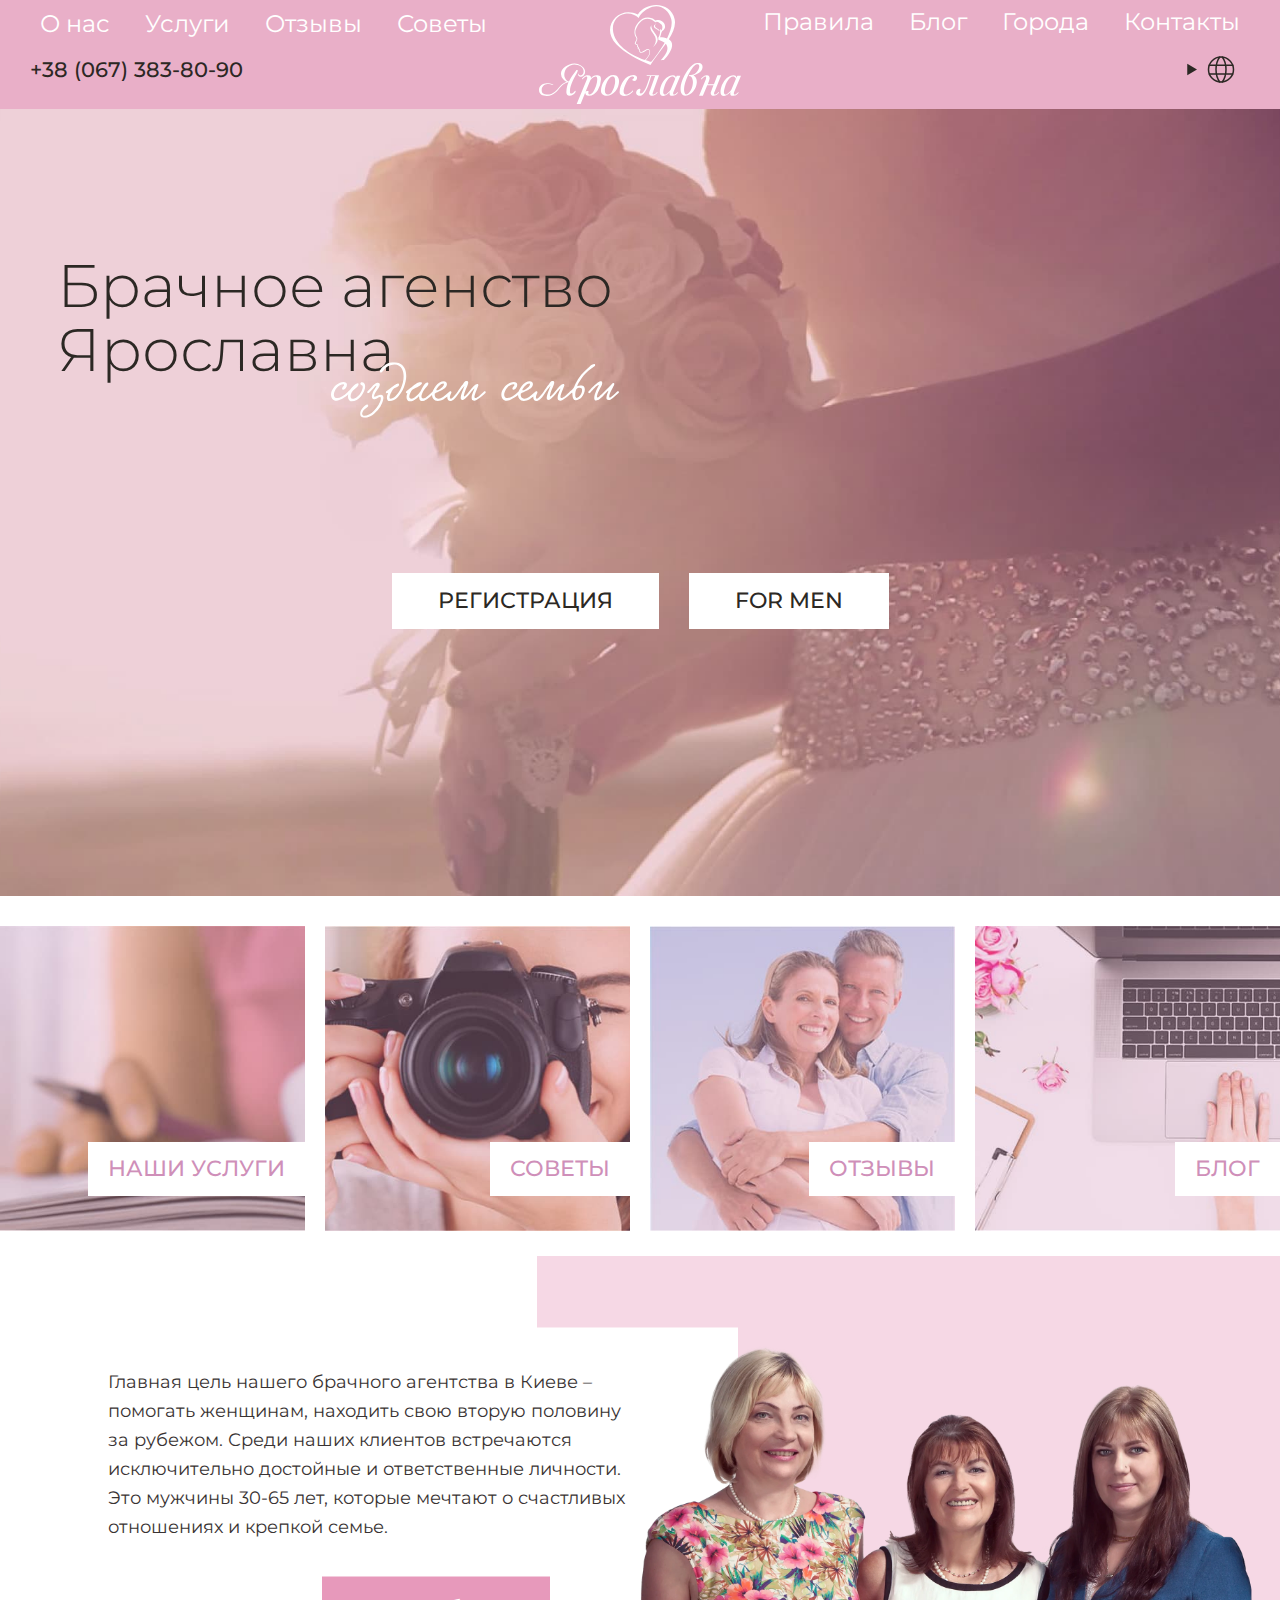
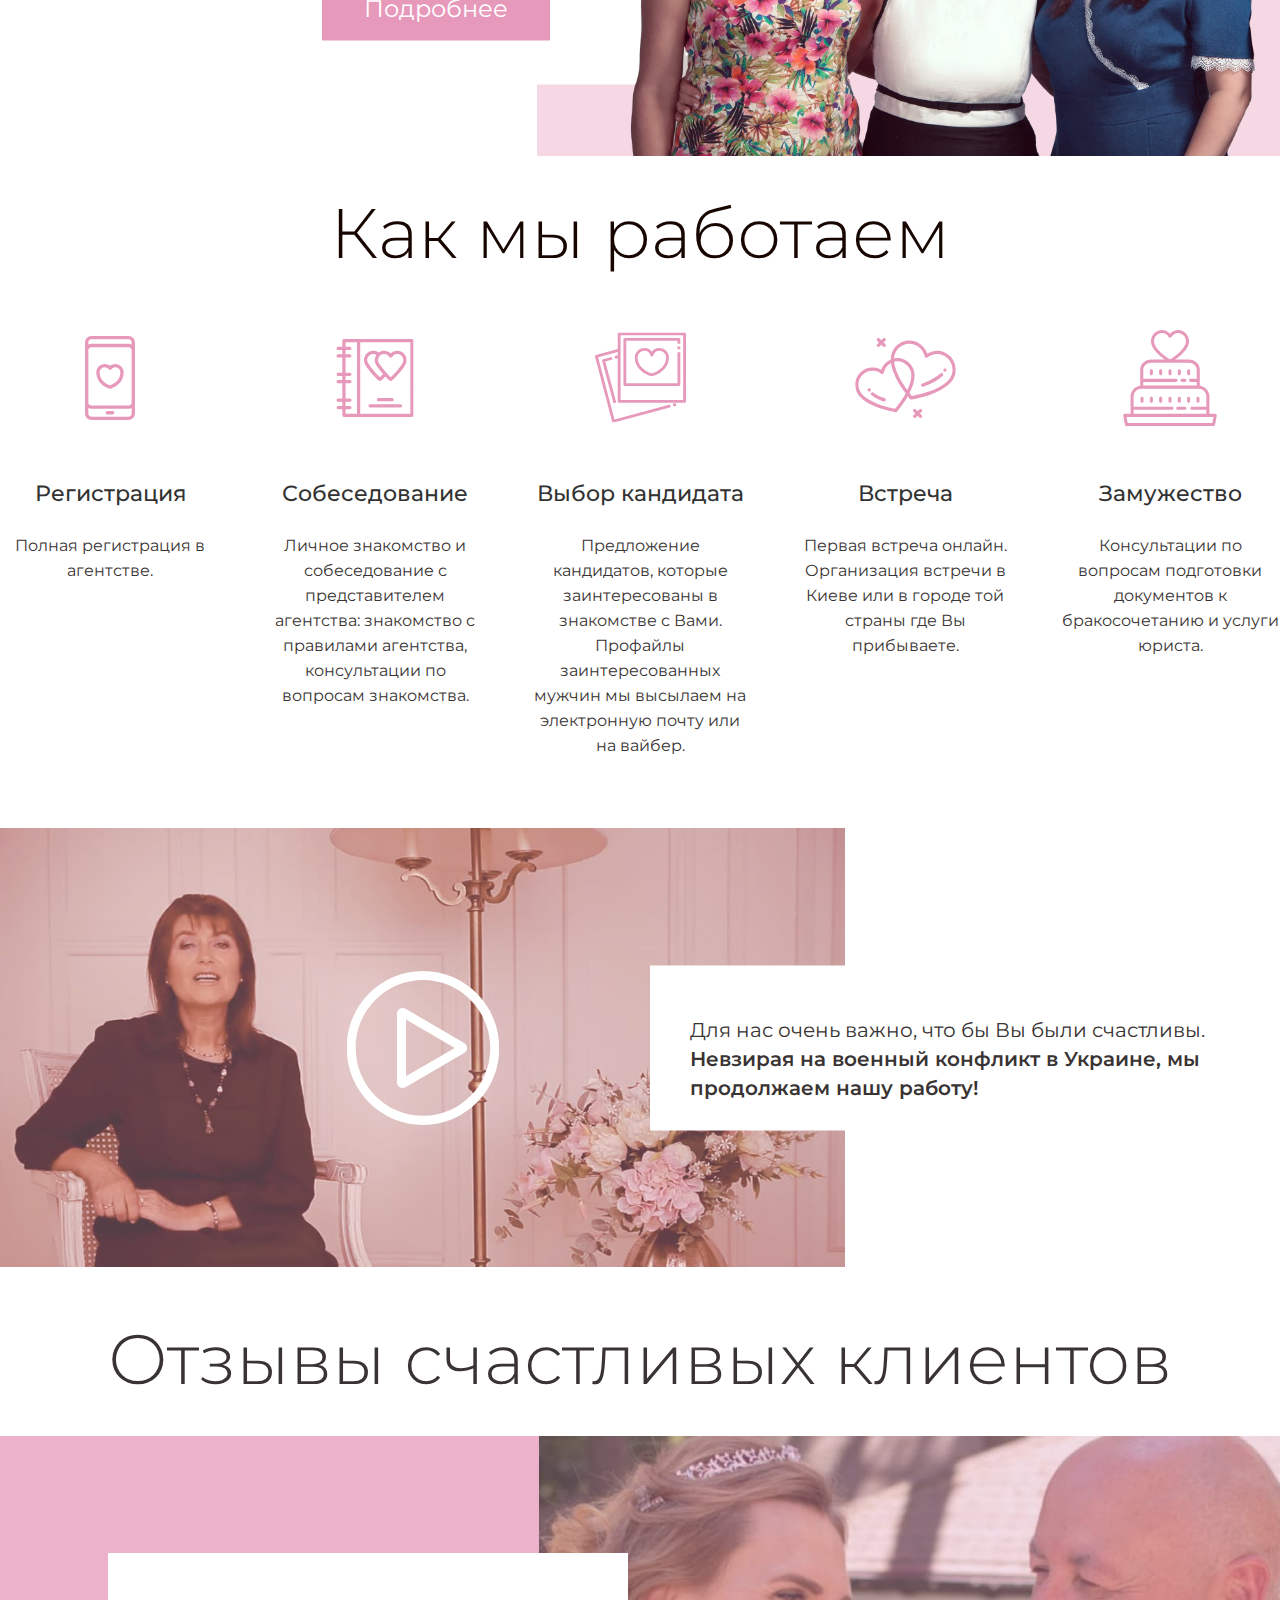
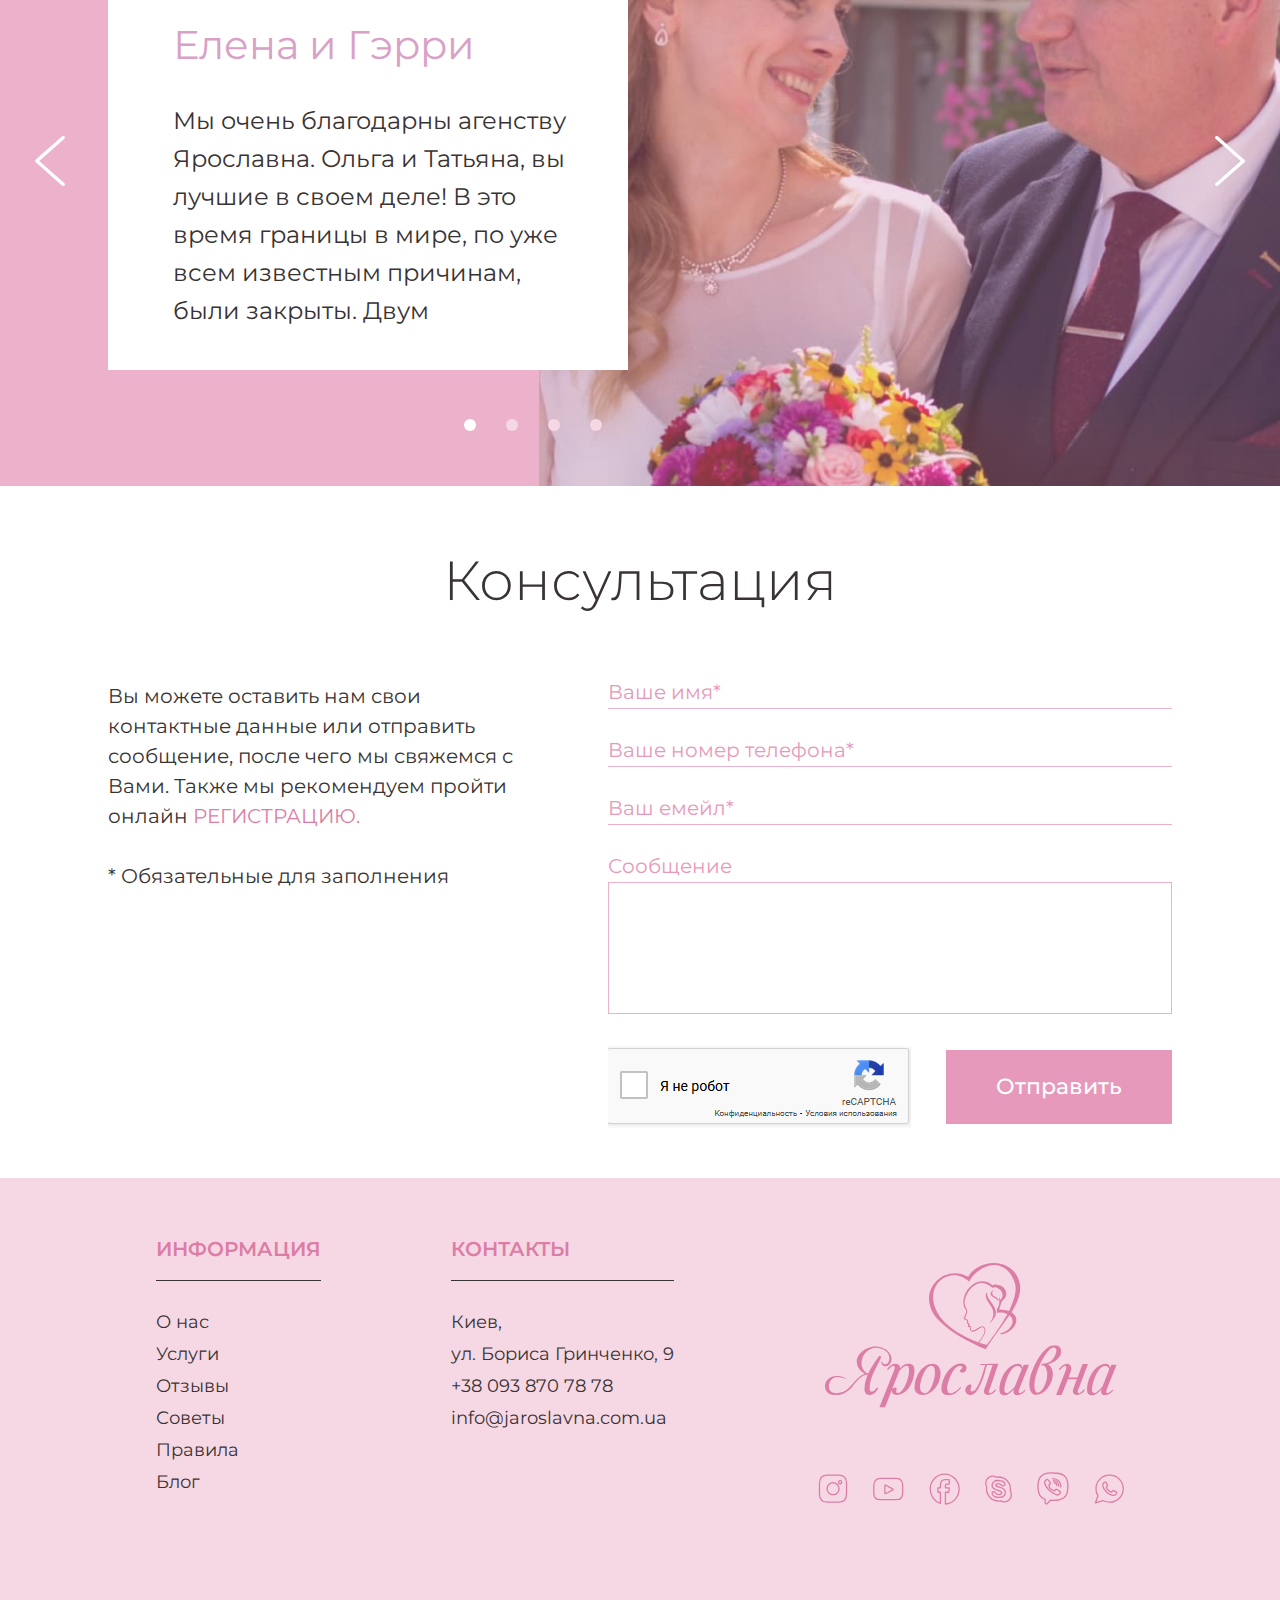
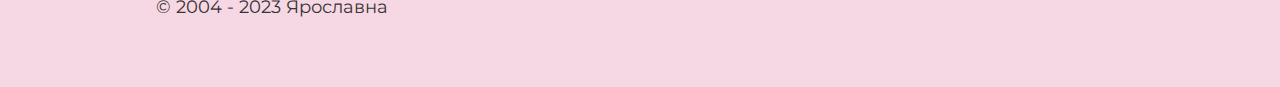
==== commit 2e4f4923: "Add files via upload" ====
--- a/index.html
+++ b/index.html
@@ -682,10 +682,10 @@
                             </h3>
                         </li>
                         <li class="footer-menu__list-item">
-                            <a class="footer-menu__list-link" href="#">
+                            <p class="footer-menu__list-text">
                                 Киев, <br>
                                 ул. Бориса Гринченко, 9
-                            </a>
+                            </p>
                         </li>
                         <li class="footer-menu__list-item">
                             <a class="footer-menu__list-link" href="tel:+380938707878">
--- a/css/style.min.css
+++ b/css/style.min.css
@@ -1 +1 @@
-*{padding:0;margin:0;border:0}*,*:before,*:after{-webkit-box-sizing:border-box;box-sizing:border-box}:focus,:active{outline:none}a:focus,a:active{outline:none}nav,footer,header,aside{display:block}html,body{height:100%;width:100%;font-size:100%;line-height:1;font-size:14px;-ms-text-size-adjust:100%;-moz-text-size-adjust:100%;-webkit-text-size-adjust:100%}input,button,textarea{font-family:inherit}input::-ms-clear{display:none}button{cursor:pointer}button::-moz-focus-inner{padding:0;border:0}a,a:visited{text-decoration:none}a:hover{text-decoration:none}ul li{list-style:none}img{vertical-align:top}h1,h2,h3,h4,h5,h6{font-size:inherit;font-weight:400}button{background:unset}html,body{height:100%;background:#fff;font-family:"Montserrat",sans-serif}html::-webkit-scrollbar,body::-webkit-scrollbar{width:5px}html::-webkit-scrollbar-track,body::-webkit-scrollbar-track{background:#e799bb}html::-webkit-scrollbar-thumb,body::-webkit-scrollbar-thumb{background:#2c2824}html::-webkit-scrollbar-thumb:hover,body::-webkit-scrollbar-thumb:hover{background:#e799bb}.wrapper{display:-webkit-box;display:-ms-flexbox;display:flex;-webkit-box-orient:vertical;-webkit-box-direction:normal;-ms-flex-direction:column;flex-direction:column;min-height:100%}.main{-webkit-box-flex:1;-ms-flex:1 0 auto;flex:1 0 auto}.footer{-webkit-box-flex:0;-ms-flex:0 0 auto;flex:0 0 auto}.container{max-width:1270px;margin:0 auto;padding:0 15px}.big-container{max-width:1420px;margin:0 auto;padding:0 15px}.heading__inner{position:relative;height:580px;max-height:580px;padding-top:80px;padding-top:80px;max-width:1920px;margin-left:auto;margin-right:auto;height:580px;max-height:580px}@media(max-width: 960px){.heading__inner{padding-top:calc(85px + -5 * ((100vw - 480px) / 480))}}@media(max-width: 480px){.heading__inner{padding-top:85px}}@media(max-width: 960px){.heading__inner{height:calc(435px + 145 * ((100vw - 480px) / 480))}}@media(max-width: 480px){.heading__inner{height:435px}}@media(max-width: 960px){.heading__inner{max-height:calc(435px + 145 * ((100vw - 480px) / 480))}}@media(max-width: 480px){.heading__inner{max-height:435px}}.heading__title{position:relative;z-index:1;max-width:788px;width:100%;color:#fff;text-align:center;font-size:70px;font-weight:500;line-height:72px;text-transform:uppercase;padding:15px 0 20px 0;background:rgba(233,175,200,.65);max-width:522px;max-width:490px;font-size:70px;line-height:72px;padding-top:15px;padding-bottom:20px;max-width:788px}@media(max-width: 1280px){.heading__title{max-width:calc(490px + 32 * ((100vw - 960px) / 320))}}@media(max-width: 960px){.heading__title{max-width:calc(490px + 0 * ((100vw - 480px) / 480))}}@media(max-width: 480px){.heading__title{max-width:490px}}@media(max-width: 960px){.heading__title{font-size:calc(45px + 25 * ((100vw - 480px) / 480))}}@media(max-width: 480px){.heading__title{font-size:45px}}@media(max-width: 960px){.heading__title{line-height:calc(49px + 23 * ((100vw - 480px) / 480))}}@media(max-width: 480px){.heading__title{line-height:49px}}@media(max-width: 960px){.heading__title{padding-top:calc(20px + -5 * ((100vw - 480px) / 480))}}@media(max-width: 480px){.heading__title{padding-top:20px}}@media(max-width: 960px){.heading__title{padding-bottom:calc(25px + -5 * ((100vw - 480px) / 480))}}@media(max-width: 480px){.heading__title{padding-bottom:25px}}@media(max-width: 1920px){.heading__title{max-width:calc(522px + 266 * ((100vw - 1280px) / 640))}}@media(min-width: 1920px){.heading__title{max-width:788px}}.heading__img{position:absolute;width:100%;height:100%;left:0;bottom:0;right:0;top:0;-o-object-fit:cover;object-fit:cover;z-index:0}.cards{padding-bottom:35px;max-width:1920px;margin-left:auto;margin-right:auto;cursor:pointer}.cards__inner{display:-ms-grid;display:grid;-ms-grid-columns:1fr 1fr 1fr 1fr;grid-template-columns:1fr 1fr 1fr 1fr;gap:20px}.cards__text{color:#170600;font-size:18px;line-height:28px;max-width:950px;margin:35px 0 45px 165px;margin-left:88px;max-width:759px;margin-bottom:45px;max-width:759px;margin-left:165px;max-width:950px}@media(max-width: 1280px){.cards__text{margin-left:calc(88px + 0 * ((100vw - 960px) / 320))}}@media(max-width: 1280px){.cards__text{max-width:calc(759px + 0 * ((100vw - 960px) / 320))}}@media(max-width: 960px){.cards__text{margin-bottom:calc(40px + 5 * ((100vw - 480px) / 480))}}@media(max-width: 480px){.cards__text{margin-bottom:40px}}@media(max-width: 960px){.cards__text{max-width:calc(436px + 323 * ((100vw - 480px) / 480))}}@media(max-width: 480px){.cards__text{max-width:436px}}@media(max-width: 1920px){.cards__text{margin-left:calc(88px + 77 * ((100vw - 1280px) / 640))}}@media(min-width: 1920px){.cards__text{margin-left:165px}}@media(max-width: 1920px){.cards__text{max-width:calc(759px + 191 * ((100vw - 1280px) / 640))}}@media(min-width: 1920px){.cards__text{max-width:950px}}.card{display:-webkit-box;display:-ms-flexbox;display:flex;-webkit-box-orient:vertical;-webkit-box-direction:normal;-ms-flex-direction:column;flex-direction:column;background:#e9afc8}.card:hover .card__img-image{-webkit-transform:scale(1.05);-ms-transform:scale(1.05);transform:scale(1.05)}.card__img{overflow:hidden;width:100%;height:255px}.card__img-image{width:100%;height:100%;-o-object-fit:cover;object-fit:cover;-webkit-transition:-webkit-transform .3s;transition:-webkit-transform .3s;-o-transition:transform .3s;transition:transform .3s;transition:transform .3s, -webkit-transform .3s}.card__box{-webkit-box-flex:1;-ms-flex-positive:1;flex-grow:1;margin:-20px 20px 20px 20px;background:#fff;z-index:1;position:relative;padding:20px 30px 25px 25px;min-height:310px;display:-webkit-box;display:-ms-flexbox;display:flex;-webkit-box-orient:vertical;-webkit-box-direction:normal;-ms-flex-direction:column;flex-direction:column}.card__suptext{margin-bottom:10px;color:#170600;font-size:28px;line-height:30px;-webkit-box-flex:1;-ms-flex-positive:1;flex-grow:1}.card__text{color:#170600;font-size:18px;line-height:24px;margin-bottom:30px}.card__date{color:#170600;text-align:right;font-size:18px;line-height:20px;display:block}.header{background:#e9afc8;position:relative;z-index:1}.header__inner{padding:5px 60px 5px 40px;display:-webkit-box;display:-ms-flexbox;display:flex;-webkit-box-align:center;-ms-flex-align:center;align-items:center;gap:40px;max-width:1920px;margin-left:auto;margin-right:auto}.header__wrapper{display:-webkit-box;display:-ms-flexbox;display:flex;-webkit-box-align:center;-ms-flex-align:center;align-items:center;-webkit-box-pack:justify;-ms-flex-pack:justify;justify-content:space-between;width:100%;margin-top:-42px}.header__phone{color:#2c2824;font-size:21px;font-weight:500;line-height:23px}.header__phone:hover{text-decoration:underline}.header-mobile{display:none}.menu__list{display:-webkit-box;display:-ms-flexbox;display:flex;-webkit-box-align:center;-ms-flex-align:center;align-items:center;gap:15px}.menu__list-link{color:#fff;font-size:24px;line-height:26px;padding:25px 15px 15px 15px;-webkit-transition:background .3s;-o-transition:background .3s;transition:background .3s;display:block}.menu__list-link:hover{background:#d282a4}.menu__list-item--active .menu__list-link{background:#d282a4}.logo{margin-left:auto;margin-right:auto}.lang{cursor:pointer;position:relative}.lang__top{display:-webkit-box;display:-ms-flexbox;display:flex;gap:10px;-webkit-box-align:center;-ms-flex-align:center;align-items:center}.lang__top svg:nth-child(1){-webkit-transition:-webkit-transform .3s;transition:-webkit-transform .3s;-o-transition:transform .3s;transition:transform .3s;transition:transform .3s, -webkit-transform .3s}.lang__list{position:absolute;top:120%;border:0px solid rgba(0,0,0,0);background:#e9afc8;left:-17px;height:0;opacity:0;-webkit-transition:height .3s,opacity .3s,border .3s;-o-transition:height .3s,opacity .3s,border .3s;transition:height .3s,opacity .3s,border .3s}.lang__list-link{display:block;padding:5px 8px;color:#2c2824;font-size:19px;line-height:22px;-webkit-transition:color .3s,background .3s;-o-transition:color .3s,background .3s;transition:color .3s,background .3s;font-family:"Open Sans",sans-serif}.lang__list-link:hover{background:#d282a4;color:#fff}.lang--active .lang__list{opacity:1;height:unset;border:1px solid #d282a4}.lang--active .lang__top svg:nth-child(1){-webkit-transform:rotate(90deg);-ms-transform:rotate(90deg);transform:rotate(90deg)}.burger{display:none;-webkit-box-orient:vertical;-webkit-box-direction:normal;-ms-flex-direction:column;flex-direction:column;-webkit-box-align:center;-ms-flex-align:center;align-items:center;-webkit-box-pack:justify;-ms-flex-pack:justify;justify-content:space-between;width:40px;height:28px}.burger span{height:4px;background:#fff;width:100%}.recalls-heading .heading__inner{height:680px;max-height:680px;height:680px;max-height:680px;height:575px;max-height:575px;height:575px;max-height:575px}@media(max-width: 1920px){.recalls-heading .heading__inner{height:calc(575px + 105 * ((100vw - 1280px) / 640))}}@media(min-width: 1920px){.recalls-heading .heading__inner{height:680px}}@media(max-width: 1920px){.recalls-heading .heading__inner{max-height:calc(575px + 105 * ((100vw - 1280px) / 640))}}@media(min-width: 1920px){.recalls-heading .heading__inner{max-height:680px}}@media(max-width: 1280px){.recalls-heading .heading__inner{height:calc(575px + 0 * ((100vw - 960px) / 320))}}@media(max-width: 1280px){.recalls-heading .heading__inner{max-height:calc(575px + 0 * ((100vw - 960px) / 320))}}@media(max-width: 960px){.recalls-heading .heading__inner{height:calc(430px + 145 * ((100vw - 480px) / 480))}}@media(max-width: 480px){.recalls-heading .heading__inner{height:430px}}@media(max-width: 960px){.recalls-heading .heading__inner{max-height:calc(430px + 145 * ((100vw - 480px) / 480))}}@media(max-width: 480px){.recalls-heading .heading__inner{max-height:430px}}.recalls-cards{padding-top:25px;padding-bottom:20px;padding-top:25px;padding-top:25px;padding-top:25px}@media(max-width: 1920px){.recalls-cards{padding-top:calc(20px + 5 * ((100vw - 1280px) / 640))}}@media(min-width: 1920px){.recalls-cards{padding-top:25px}}@media(max-width: 1280px){.recalls-cards{padding-top:calc(20px + 5 * ((100vw - 960px) / 320))}}@media(max-width: 960px){.recalls-cards{padding-top:calc(20px + 5 * ((100vw - 480px) / 480))}}@media(max-width: 480px){.recalls-cards{padding-top:20px}}.recalls-cards .card__suptext{font-size:35px;line-height:38px;color:#e9afc8}.recalls-cards .card__date{color:#e9afc8}.footer{background:#f6d8e5;padding:60px 0 105px 0;padding-bottom:105px;padding-bottom:70px;padding-bottom:70px}@media(max-width: 1920px){.footer{padding-bottom:calc(70px + 35 * ((100vw - 1280px) / 640))}}@media(min-width: 1920px){.footer{padding-bottom:105px}}@media(max-width: 1280px){.footer{padding-bottom:calc(70px + 0 * ((100vw - 960px) / 320))}}@media(max-width: 960px){.footer{padding-bottom:calc(35px + 35 * ((100vw - 480px) / 480))}}@media(max-width: 480px){.footer{padding-bottom:35px}}.footer__inner{max-width:1435px;max-width:1435px;max-width:968px;max-width:572px;margin-left:auto;margin-right:auto;display:-webkit-box;display:-ms-flexbox;display:flex;-webkit-box-align:start;-ms-flex-align:start;align-items:flex-start;-webkit-box-pack:justify;-ms-flex-pack:justify;justify-content:space-between;margin-bottom:65px;margin-bottom:65px;margin-bottom:90px;margin-bottom:65px}@media(max-width: 1920px){.footer__inner{max-width:calc(968px + 467 * ((100vw - 1280px) / 640))}}@media(min-width: 1920px){.footer__inner{max-width:1435px}}@media(max-width: 1280px){.footer__inner{max-width:calc(572px + 396 * ((100vw - 960px) / 320))}}@media(max-width: 960px){.footer__inner{max-width:calc(422px + 150 * ((100vw - 480px) / 480))}}@media(max-width: 480px){.footer__inner{max-width:422px}}@media(max-width: 1920px){.footer__inner{margin-bottom:calc(90px + -25 * ((100vw - 1280px) / 640))}}@media(min-width: 1920px){.footer__inner{margin-bottom:65px}}@media(max-width: 1280px){.footer__inner{margin-bottom:calc(65px + 25 * ((100vw - 960px) / 320))}}@media(max-width: 960px){.footer__inner{margin-bottom:calc(45px + 20 * ((100vw - 480px) / 480))}}@media(max-width: 480px){.footer__inner{margin-bottom:45px}}.footer__wrapper{padding-top:25px}.footer__logo{margin-bottom:65px;margin-bottom:65px;width:292px;height:144px;display:block}@media(max-width: 960px){.footer__logo{margin-bottom:calc(30px + 35 * ((100vw - 480px) / 480))}}@media(max-width: 480px){.footer__logo{margin-bottom:30px}}@media(max-width: 960px){.footer__logo{width:calc(241px + 51 * ((100vw - 480px) / 480))}}@media(max-width: 480px){.footer__logo{width:241px}}@media(max-width: 960px){.footer__logo{height:calc(119px + 25 * ((100vw - 480px) / 480))}}@media(max-width: 480px){.footer__logo{height:119px}}.footer__logo img{width:100%;height:100% w}.footer__copy{max-width:1435px;max-width:1435px;max-width:968px;max-width:572px;margin-left:auto;margin-right:auto;color:#393333;font-size:18px;line-height:20px}@media(max-width: 1920px){.footer__copy{max-width:calc(968px + 467 * ((100vw - 1280px) / 640))}}@media(min-width: 1920px){.footer__copy{max-width:1435px}}@media(max-width: 1280px){.footer__copy{max-width:calc(572px + 396 * ((100vw - 960px) / 320))}}@media(max-width: 960px){.footer__copy{max-width:calc(422px + 150 * ((100vw - 480px) / 480))}}@media(max-width: 480px){.footer__copy{max-width:422px}}.footer-menu{display:-webkit-box;display:-ms-flexbox;display:flex;-webkit-box-align:start;-ms-flex-align:start;align-items:flex-start;gap:150px;gap:150px;gap:130px;gap:120px}@media(max-width: 1920px){.footer-menu{gap:calc(130px + 20 * ((100vw - 1280px) / 640))}}@media(min-width: 1920px){.footer-menu{gap:150px}}@media(max-width: 1280px){.footer-menu{gap:calc(120px + 10 * ((100vw - 960px) / 320))}}@media(max-width: 960px){.footer-menu{gap:calc(25px + 95 * ((100vw - 480px) / 480))}}@media(max-width: 480px){.footer-menu{gap:25px}}.footer-menu__list{max-width:250px}.footer-menu__list-title{color:#dc7da6;font-size:20px;font-weight:600;line-height:22px;text-transform:uppercase;padding-bottom:20px;margin-bottom:25px;border-bottom:1px solid #393333;max-width:225px;max-width:225px}@media(max-width: 960px){.footer-menu__list-title{max-width:calc(185px + 40 * ((100vw - 480px) / 480))}}@media(max-width: 480px){.footer-menu__list-title{max-width:185px}}.footer-menu__list-link{color:#393333;font-size:18px;line-height:32px;font-size:18px;line-height:32px;position:relative;-webkit-transition:color .3s;-o-transition:color .3s;transition:color .3s}@media(max-width: 960px){.footer-menu__list-link{font-size:calc(17px + 1 * ((100vw - 480px) / 480))}}@media(max-width: 480px){.footer-menu__list-link{font-size:17px}}@media(max-width: 960px){.footer-menu__list-link{line-height:calc(30px + 2 * ((100vw - 480px) / 480))}}@media(max-width: 480px){.footer-menu__list-link{line-height:30px}}.footer-menu__list-link:hover{color:#000}.footer-menu__list-link::after{content:"";width:0%;height:1px;position:absolute;left:0;bottom:-2px;right:0;background:#dc7da6;-webkit-transition:width .3s;-o-transition:width .3s;transition:width .3s}.footer-menu__list-link:hover::after{width:100%}.socials__list{display:-webkit-box;display:-ms-flexbox;display:flex;-webkit-box-align:center;-ms-flex-align:center;align-items:center;gap:25px}.contacts{padding:65px 0 0 0;margin-bottom:45px;padding-top:65px;padding-top:30px;margin-bottom:45px;margin-bottom:35px;padding-top:35px}@media(max-width: 1920px){.contacts{padding-top:calc(30px + 35 * ((100vw - 1280px) / 640))}}@media(min-width: 1920px){.contacts{padding-top:65px}}@media(max-width: 1280px){.contacts{padding-top:calc(35px + -5 * ((100vw - 960px) / 320))}}@media(max-width: 1280px){.contacts{margin-bottom:calc(35px + 10 * ((100vw - 960px) / 320))}}@media(max-width: 960px){.contacts{margin-bottom:calc(20px + 15 * ((100vw - 480px) / 480))}}@media(max-width: 480px){.contacts{margin-bottom:20px}}@media(max-width: 960px){.contacts{padding-top:calc(35px + 0 * ((100vw - 480px) / 480))}}@media(max-width: 480px){.contacts{padding-top:35px}}.contacts__inner{max-width:1275px;margin-left:auto;margin-right:auto;max-width:1275px;max-width:1064px;max-width:794px}@media(max-width: 1920px){.contacts__inner{max-width:calc(1064px + 211 * ((100vw - 1280px) / 640))}}@media(min-width: 1920px){.contacts__inner{max-width:1275px}}@media(max-width: 1280px){.contacts__inner{max-width:calc(794px + 270 * ((100vw - 960px) / 320))}}@media(max-width: 960px){.contacts__inner{max-width:calc(387px + 407 * ((100vw - 480px) / 480))}}@media(max-width: 480px){.contacts__inner{max-width:387px}}.contacts__text{color:#393333;font-size:20px;line-height:30px;max-width:740px;padding-left:110px;max-width:850px;font-size:20px;line-height:30px}@media(max-width: 1280px){.contacts__text{padding-left:calc(81px + 29 * ((100vw - 960px) / 320))}}@media(max-width: 1280px){.contacts__text{max-width:calc(821px + 29 * ((100vw - 960px) / 320))}}@media(max-width: 960px){.contacts__text{font-size:calc(14px + 6 * ((100vw - 480px) / 480))}}@media(max-width: 480px){.contacts__text{font-size:14px}}@media(max-width: 960px){.contacts__text{line-height:calc(22px + 8 * ((100vw - 480px) / 480))}}@media(max-width: 480px){.contacts__text{line-height:22px}}.contacts__text a{color:#dc7da6}.contacts__text a:hover{text-decoration:underline}.map{margin-bottom:40px;margin-bottom:40px}@media(max-width: 960px){.map{margin-bottom:calc(35px + 5 * ((100vw - 480px) / 480))}}@media(max-width: 480px){.map{margin-bottom:35px}}.map__inner{height:580px;max-height:580px;max-width:1920px;margin-left:auto;margin-right:auto;height:580px;max-height:580px}@media(max-width: 960px){.map__inner{height:calc(475px + 105 * ((100vw - 480px) / 480))}}@media(max-width: 480px){.map__inner{height:475px}}@media(max-width: 960px){.map__inner{max-height:calc(475px + 105 * ((100vw - 480px) / 480))}}@media(max-width: 480px){.map__inner{max-height:475px}}.map iframe{height:100%;width:100%}.contact{margin-bottom:70px;max-width:1275px;margin-left:auto;margin-right:auto;max-width:1275px;max-width:1065px;max-width:796px}@media(max-width: 1920px){.contact{max-width:calc(1065px + 210 * ((100vw - 1280px) / 640))}}@media(min-width: 1920px){.contact{max-width:1275px}}@media(max-width: 1280px){.contact{max-width:calc(796px + 269 * ((100vw - 960px) / 320))}}@media(max-width: 960px){.contact{max-width:calc(387px + 409 * ((100vw - 480px) / 480))}}@media(max-width: 480px){.contact{max-width:387px}}.contact__title{color:#393333;text-align:center;font-size:70px;font-weight:300;line-height:74px;margin-bottom:40px;margin-bottom:40px;font-size:70px;line-height:74px}@media(max-width: 960px){.contact__title{margin-bottom:calc(20px + 20 * ((100vw - 480px) / 480))}}@media(max-width: 480px){.contact__title{margin-bottom:20px}}@media(max-width: 960px){.contact__title{font-size:calc(45px + 25 * ((100vw - 480px) / 480))}}@media(max-width: 480px){.contact__title{font-size:45px}}@media(max-width: 960px){.contact__title{line-height:calc(49px + 25 * ((100vw - 480px) / 480))}}@media(max-width: 480px){.contact__title{line-height:49px}}.contact-form{display:-webkit-box;display:-ms-flexbox;display:flex;-webkit-box-orient:vertical;-webkit-box-direction:normal;-ms-flex-direction:column;flex-direction:column;gap:30px}.contact-form__input{width:100%;color:#323232;font-size:20px;line-height:22px;border-bottom:1px solid #ecb1cb;padding-bottom:5px}.contact-form__input::-webkit-input-placeholder{color:#e799bb;font-size:20px;line-height:22px}.contact-form__input::-moz-placeholder{color:#e799bb;font-size:20px;line-height:22px}.contact-form__input:-ms-input-placeholder{color:#e799bb;font-size:20px;line-height:22px}.contact-form__input::-ms-input-placeholder{color:#e799bb;font-size:20px;line-height:22px}.contact-form__input::placeholder{color:#e799bb;font-size:20px;line-height:22px}.contact-form__wrapper{margin-bottom:20px}.contact-form__text{color:#e799bb;font-size:20px;line-height:22px;margin-bottom:5px;display:block}.contact-form__textarea{width:100%;color:#323232;font-size:20px;line-height:22px;border:1px solid #ecb1cb;padding:10px;resize:unset;max-height:202px}@media(max-width: 960px){.contact-form__textarea{max-height:calc(120px + 82 * ((100vw - 480px) / 480))}}@media(max-width: 480px){.contact-form__textarea{max-height:120px}}.contact-form-bottom{display:-webkit-box;display:-ms-flexbox;display:flex;-webkit-box-align:start;-ms-flex-align:start;align-items:flex-start;-webkit-box-pack:justify;-ms-flex-pack:justify;justify-content:space-between}.contact-form-bottom__text{color:#393333;font-size:20px;line-height:30px;font-size:20px;line-height:30px}@media(max-width: 960px){.contact-form-bottom__text{font-size:calc(14px + 6 * ((100vw - 480px) / 480))}}@media(max-width: 480px){.contact-form-bottom__text{font-size:14px}}@media(max-width: 960px){.contact-form-bottom__text{line-height:calc(26px + 4 * ((100vw - 480px) / 480))}}@media(max-width: 480px){.contact-form-bottom__text{line-height:26px}}.contact-form-bottom__box{display:-webkit-box;display:-ms-flexbox;display:flex;-webkit-box-align:center;-ms-flex-align:center;align-items:center;gap:35px;gap:35px;gap:30px}@media(max-width: 1280px){.contact-form-bottom__box{gap:calc(30px + 5 * ((100vw - 960px) / 320))}}@media(max-width: 960px){.contact-form-bottom__box{gap:calc(20px + 10 * ((100vw - 480px) / 480))}}@media(max-width: 480px){.contact-form-bottom__box{gap:20px}}.contact-form-bottom__box-img{width:303px;height:82px;-o-object-fit:cover;object-fit:cover}.contact-form-bottom__box-button{display:-webkit-box;display:-ms-flexbox;display:flex;-webkit-box-pack:center;-ms-flex-pack:center;justify-content:center;-webkit-box-align:center;-ms-flex-align:center;align-items:center;color:#fff;text-align:center;font-size:22px;font-weight:500;line-height:24px;padding:25px 50px;background:#e799bb;-webkit-transition:background .3s;-o-transition:background .3s;transition:background .3s}.contact-form-bottom__box-button:hover{background:#cf6793}.services{overflow:hidden}.services__inner{padding-left:170px;display:-webkit-box;display:-ms-flexbox;display:flex;-webkit-box-align:start;-ms-flex-align:start;align-items:flex-start;gap:55px;padding-bottom:75px;-webkit-box-pack:center;-ms-flex-pack:center;justify-content:center;gap:55px;padding-left:170px;padding-bottom:75px;gap:75px;padding-bottom:65px;gap:35px;padding-bottom:50px}@media(max-width: 1920px){.services__inner{gap:calc(75px + -20 * ((100vw - 1280px) / 640))}}@media(min-width: 1920px){.services__inner{gap:55px}}@media(max-width: 1920px){.services__inner{padding-left:calc(108px + 62 * ((100vw - 1280px) / 640))}}@media(min-width: 1920px){.services__inner{padding-left:170px}}@media(max-width: 1920px){.services__inner{padding-bottom:calc(65px + 10 * ((100vw - 1280px) / 640))}}@media(min-width: 1920px){.services__inner{padding-bottom:75px}}@media(max-width: 1280px){.services__inner{gap:calc(35px + 40 * ((100vw - 960px) / 320))}}@media(max-width: 1280px){.services__inner{padding-bottom:calc(50px + 15 * ((100vw - 960px) / 320))}}@media(max-width: 960px){.services__inner{gap:calc(45px + -10 * ((100vw - 480px) / 480))}}@media(max-width: 480px){.services__inner{gap:45px}}@media(max-width: 960px){.services__inner{padding-bottom:calc(35px + 15 * ((100vw - 480px) / 480))}}@media(max-width: 480px){.services__inner{padding-bottom:35px}}.services__box{position:relative;z-index:1;padding-top:35px;max-width:950px;display:-webkit-box;display:-ms-flexbox;display:flex;-webkit-box-orient:vertical;-webkit-box-direction:normal;-ms-flex-direction:column;flex-direction:column;-webkit-box-pack:center;-ms-flex-pack:center;justify-content:center;-webkit-box-align:center;-ms-flex-align:center;align-items:center;text-align:center;max-width:950px}@media(max-width: 1920px){.services__box{max-width:calc(575px + 375 * ((100vw - 1280px) / 640))}}@media(min-width: 1920px){.services__box{max-width:950px}}.services__box-title{color:#170600;font-size:70px;font-weight:300;line-height:74px;margin-bottom:70px;margin-bottom:70px}@media(max-width: 1920px){.services__box-title{margin-bottom:calc(30px + 40 * ((100vw - 1280px) / 640))}}@media(min-width: 1920px){.services__box-title{margin-bottom:70px}}.services__box-text{color:#170600;font-size:18px;line-height:28px;margin-bottom:60px;text-align:left;margin-bottom:60px;margin-bottom:55px;margin-bottom:70px;font-size:18px;line-height:28px}@media(max-width: 1920px){.services__box-text{margin-bottom:calc(55px + 5 * ((100vw - 1280px) / 640))}}@media(min-width: 1920px){.services__box-text{margin-bottom:60px}}@media(max-width: 1280px){.services__box-text{margin-bottom:calc(70px + -15 * ((100vw - 960px) / 320))}}@media(max-width: 960px){.services__box-text{margin-bottom:calc(40px + 30 * ((100vw - 480px) / 480))}}@media(max-width: 480px){.services__box-text{margin-bottom:40px}}@media(max-width: 960px){.services__box-text{font-size:calc(14px + 4 * ((100vw - 480px) / 480))}}@media(max-width: 480px){.services__box-text{font-size:14px}}@media(max-width: 960px){.services__box-text{line-height:calc(22px + 6 * ((100vw - 480px) / 480))}}@media(max-width: 480px){.services__box-text{line-height:22px}}.services__box-link{display:-webkit-box;display:-ms-flexbox;display:flex;-webkit-box-pack:center;-ms-flex-pack:center;justify-content:center;-webkit-box-align:center;-ms-flex-align:center;align-items:center;color:#fff;text-align:center;font-size:22px;font-weight:500;line-height:24px;padding:15px 65px;background:#e799bb;-webkit-transition:background .3s;-o-transition:background .3s;transition:background .3s;text-transform:uppercase}.services__box-link:hover{background:#cf6793}.services-poster{position:relative;background:#f6d8e5;width:100%;max-width:754px;height:629px;display:-webkit-box;display:-ms-flexbox;display:flex;max-width:754px;height:629px;height:689px;max-width:522px;height:629px}@media(max-width: 1920px){.services-poster{max-width:calc(522px + 232 * ((100vw - 1280px) / 640))}}@media(min-width: 1920px){.services-poster{max-width:754px}}@media(max-width: 1920px){.services-poster{height:calc(689px + -60 * ((100vw - 1280px) / 640))}}@media(min-width: 1920px){.services-poster{height:629px}}@media(max-width: 1280px){.services-poster{height:calc(629px + 60 * ((100vw - 960px) / 320))}}@media(max-width: 1280px){.services-poster{max-width:calc(715px + -193 * ((100vw - 960px) / 320))}}@media(max-width: 960px){.services-poster{height:calc(482px + 147 * ((100vw - 480px) / 480))}}@media(max-width: 480px){.services-poster{height:482px}}.services-poster__title{display:none;color:#170600;font-size:70px;font-weight:300;line-height:74px;margin-bottom:20px;margin-bottom:20px;font-size:70px;line-height:74px}@media(max-width: 960px){.services-poster__title{margin-bottom:calc(25px + -5 * ((100vw - 480px) / 480))}}@media(max-width: 480px){.services-poster__title{margin-bottom:25px}}@media(max-width: 960px){.services-poster__title{font-size:calc(45px + 25 * ((100vw - 480px) / 480))}}@media(max-width: 480px){.services-poster__title{font-size:45px}}@media(max-width: 960px){.services-poster__title{line-height:calc(50px + 24 * ((100vw - 480px) / 480))}}@media(max-width: 480px){.services-poster__title{line-height:50px}}.services-poster__img{position:absolute;bottom:0;right:68px;width:720px;height:593px;right:68px;width:720px;height:593px;right:-40px;width:605px;height:498px;right:155px;width:605px;height:498px}@media(max-width: 1920px){.services-poster__img{right:calc(-40px + 108 * ((100vw - 1280px) / 640))}}@media(min-width: 1920px){.services-poster__img{right:68px}}@media(max-width: 1920px){.services-poster__img{width:calc(605px + 115 * ((100vw - 1280px) / 640))}}@media(min-width: 1920px){.services-poster__img{width:720px}}@media(max-width: 1920px){.services-poster__img{height:calc(498px + 95 * ((100vw - 1280px) / 640))}}@media(min-width: 1920px){.services-poster__img{height:593px}}@media(max-width: 1280px){.services-poster__img{right:calc(155px + -195 * ((100vw - 960px) / 320))}}@media(max-width: 1280px){.services-poster__img{width:calc(605px + 0 * ((100vw - 960px) / 320))}}@media(max-width: 1280px){.services-poster__img{height:calc(498px + 0 * ((100vw - 960px) / 320))}}@media(max-width: 960px){.services-poster__img{right:calc(12px + 143 * ((100vw - 480px) / 480))}}@media(max-width: 480px){.services-poster__img{right:12px}}@media(max-width: 960px){.services-poster__img{width:calc(455px + 150 * ((100vw - 480px) / 480))}}@media(max-width: 480px){.services-poster__img{width:455px}}@media(max-width: 960px){.services-poster__img{height:calc(375px + 123 * ((100vw - 480px) / 480))}}@media(max-width: 480px){.services-poster__img{height:375px}}.free{padding:35px 0 45px 0;background:#e9afc8;padding-bottom:45px;padding-bottom:45px;padding-bottom:55px;padding-top:45px}@media(max-width: 1920px){.free{padding-bottom:calc(45px + 0 * ((100vw - 1280px) / 640))}}@media(min-width: 1920px){.free{padding-bottom:45px}}@media(max-width: 1280px){.free{padding-bottom:calc(55px + -10 * ((100vw - 960px) / 320))}}@media(max-width: 960px){.free{padding-bottom:calc(35px + 20 * ((100vw - 480px) / 480))}}@media(max-width: 480px){.free{padding-bottom:35px}}@media(max-width: 960px){.free{padding-top:calc(20px + 25 * ((100vw - 480px) / 480))}}@media(max-width: 480px){.free{padding-top:20px}}.free__title{margin-bottom:50px;color:#fff;text-align:center;font-size:70px;font-weight:300;line-height:74px;font-size:70px;line-height:74px}@media(max-width: 960px){.free__title{font-size:calc(40px + 30 * ((100vw - 480px) / 480))}}@media(max-width: 480px){.free__title{font-size:40px}}@media(max-width: 960px){.free__title{line-height:calc(44px + 30 * ((100vw - 480px) / 480))}}@media(max-width: 480px){.free__title{line-height:44px}}.free__inner{max-width:1220px;margin-left:auto;margin-right:auto;display:-ms-grid;display:grid;-ms-grid-columns:1fr 1fr 1fr 1fr;grid-template-columns:1fr 1fr 1fr 1fr}.free-item{display:-webkit-box;display:-ms-flexbox;display:flex;-webkit-box-orient:vertical;-webkit-box-direction:normal;-ms-flex-direction:column;flex-direction:column;-webkit-box-pack:start;-ms-flex-pack:start;justify-content:flex-start;-webkit-box-align:center;-ms-flex-align:center;align-items:center;text-align:center}.free-item:nth-child(1) .free-item__icon svg{width:126px;height:93px}@media(max-width: 960px){.free-item:nth-child(1) .free-item__icon svg{width:calc(107px + 19 * ((100vw - 480px) / 480))}}@media(max-width: 480px){.free-item:nth-child(1) .free-item__icon svg{width:107px}}@media(max-width: 960px){.free-item:nth-child(1) .free-item__icon svg{height:calc(79px + 14 * ((100vw - 480px) / 480))}}@media(max-width: 480px){.free-item:nth-child(1) .free-item__icon svg{height:79px}}.free-item:nth-child(2) .free-item__icon svg{width:158px;height:101px}@media(max-width: 960px){.free-item:nth-child(2) .free-item__icon svg{width:calc(134px + 24 * ((100vw - 480px) / 480))}}@media(max-width: 480px){.free-item:nth-child(2) .free-item__icon svg{width:134px}}@media(max-width: 960px){.free-item:nth-child(2) .free-item__icon svg{height:calc(86px + 15 * ((100vw - 480px) / 480))}}@media(max-width: 480px){.free-item:nth-child(2) .free-item__icon svg{height:86px}}.free-item:nth-child(3) .free-item__icon svg{width:162px;height:120px}@media(max-width: 960px){.free-item:nth-child(3) .free-item__icon svg{width:calc(137px + 25 * ((100vw - 480px) / 480))}}@media(max-width: 480px){.free-item:nth-child(3) .free-item__icon svg{width:137px}}@media(max-width: 960px){.free-item:nth-child(3) .free-item__icon svg{height:calc(102px + 18 * ((100vw - 480px) / 480))}}@media(max-width: 480px){.free-item:nth-child(3) .free-item__icon svg{height:102px}}.free-item:nth-child(4) .free-item__icon svg{width:90px;height:131px}@media(max-width: 960px){.free-item:nth-child(4) .free-item__icon svg{width:calc(77px + 13 * ((100vw - 480px) / 480))}}@media(max-width: 480px){.free-item:nth-child(4) .free-item__icon svg{width:77px}}@media(max-width: 960px){.free-item:nth-child(4) .free-item__icon svg{height:calc(112px + 19 * ((100vw - 480px) / 480))}}@media(max-width: 480px){.free-item:nth-child(4) .free-item__icon svg{height:112px}}.free-item__icon{display:-webkit-box;display:-ms-flexbox;display:flex;-webkit-box-pack:center;-ms-flex-pack:center;justify-content:center;-webkit-box-align:center;-ms-flex-align:center;align-items:center;margin-bottom:50px;height:130px;height:130px;margin-bottom:50px}@media(max-width: 960px){.free-item__icon{height:calc(112px + 18 * ((100vw - 480px) / 480))}}@media(max-width: 480px){.free-item__icon{height:112px}}@media(max-width: 960px){.free-item__icon{margin-bottom:calc(35px + 15 * ((100vw - 480px) / 480))}}@media(max-width: 480px){.free-item__icon{margin-bottom:35px}}.free-item__title{margin-bottom:15px;color:#fff;font-size:30px;font-weight:500;line-height:34px;max-width:260px}.free-item__text{color:#fff;font-size:18px;line-height:27px;max-width:260px}.advantages{padding:45px 0 50px;padding-bottom:50px;padding-bottom:75px;padding-bottom:30px}@media(max-width: 1920px){.advantages{padding-bottom:calc(75px + -25 * ((100vw - 1280px) / 640))}}@media(min-width: 1920px){.advantages{padding-bottom:50px}}@media(max-width: 1280px){.advantages{padding-bottom:calc(30px + 45 * ((100vw - 960px) / 320))}}@media(max-width: 960px){.advantages{padding-bottom:calc(25px + 5 * ((100vw - 480px) / 480))}}@media(max-width: 480px){.advantages{padding-bottom:25px}}.advantages__title{text-align:center;color:#393333;font-size:70px;font-weight:300;line-height:74px;margin-bottom:65px;margin-bottom:65px;margin-bottom:65px;font-size:70px;line-height:74px;margin-bottom:25px}@media(max-width: 1920px){.advantages__title{margin-bottom:calc(65px + 0 * ((100vw - 1280px) / 640))}}@media(min-width: 1920px){.advantages__title{margin-bottom:65px}}@media(max-width: 1280px){.advantages__title{margin-bottom:calc(25px + 40 * ((100vw - 960px) / 320))}}@media(max-width: 960px){.advantages__title{font-size:calc(45px + 25 * ((100vw - 480px) / 480))}}@media(max-width: 480px){.advantages__title{font-size:45px}}@media(max-width: 960px){.advantages__title{line-height:calc(50px + 24 * ((100vw - 480px) / 480))}}@media(max-width: 480px){.advantages__title{line-height:50px}}@media(max-width: 960px){.advantages__title{margin-bottom:calc(10px + 15 * ((100vw - 480px) / 480))}}@media(max-width: 480px){.advantages__title{margin-bottom:10px}}.advantages__inner{max-width:1760px;margin-left:auto;margin-right:auto;display:-ms-grid;display:grid;-ms-grid-columns:1fr 1fr 1fr;grid-template-columns:1fr 1fr 1fr;row-gap:105px;-webkit-column-gap:105px;-moz-column-gap:105px;column-gap:105px;row-gap:105px;column-gap:105px;max-width:1760px;row-gap:70px;column-gap:105px;max-width:1200px;row-gap:110px;-webkit-column-gap:75px;-moz-column-gap:75px;column-gap:75px;max-width:882px}@media(max-width: 1920px){.advantages__inner{row-gap:calc(70px + 35 * ((100vw - 1280px) / 640))}}@media(min-width: 1920px){.advantages__inner{row-gap:105px}}@media(max-width: 1920px){.advantages__inner{-webkit-column-gap:calc(105px + 0 * ((100vw - 1280px) / 640));-moz-column-gap:calc(105px + 0 * ((100vw - 1280px) / 640));column-gap:calc(105px + 0 * ((100vw - 1280px) / 640))}}@media(min-width: 1920px){.advantages__inner{-webkit-column-gap:105px;-moz-column-gap:105px;column-gap:105px}}@media(max-width: 1920px){.advantages__inner{max-width:calc(1200px + 560 * ((100vw - 1280px) / 640))}}@media(min-width: 1920px){.advantages__inner{max-width:1760px}}@media(max-width: 1280px){.advantages__inner{row-gap:calc(110px + -40 * ((100vw - 960px) / 320))}}@media(max-width: 1280px){.advantages__inner{-webkit-column-gap:calc(75px + 30 * ((100vw - 960px) / 320));-moz-column-gap:calc(75px + 30 * ((100vw - 960px) / 320));column-gap:calc(75px + 30 * ((100vw - 960px) / 320))}}@media(max-width: 1280px){.advantages__inner{max-width:calc(882px + 318 * ((100vw - 960px) / 320))}}@media(max-width: 960px){.advantages__inner{row-gap:calc(20px + 90 * ((100vw - 480px) / 480))}}@media(max-width: 480px){.advantages__inner{row-gap:20px}}@media(max-width: 960px){.advantages__inner{-webkit-column-gap:calc(20px + 55 * ((100vw - 480px) / 480));-moz-column-gap:calc(20px + 55 * ((100vw - 480px) / 480));column-gap:calc(20px + 55 * ((100vw - 480px) / 480))}}@media(max-width: 480px){.advantages__inner{-webkit-column-gap:20px;-moz-column-gap:20px;column-gap:20px}}@media(max-width: 960px){.advantages__inner{max-width:calc(470px + 412 * ((100vw - 480px) / 480))}}@media(max-width: 480px){.advantages__inner{max-width:470px}}.advantages-item{display:-webkit-box;display:-ms-flexbox;display:flex;-webkit-box-orient:vertical;-webkit-box-direction:normal;-ms-flex-direction:column;flex-direction:column;-webkit-box-pack:start;-ms-flex-pack:start;justify-content:flex-start;-webkit-box-align:center;-ms-flex-align:center;align-items:center;text-align:center}.advantages-item:nth-child(1) .advantages-item__icon svg{width:136px;height:118px}@media(max-width: 960px){.advantages-item:nth-child(1) .advantages-item__icon svg{width:calc(104px + 32 * ((100vw - 480px) / 480))}}@media(max-width: 480px){.advantages-item:nth-child(1) .advantages-item__icon svg{width:104px}}@media(max-width: 960px){.advantages-item:nth-child(1) .advantages-item__icon svg{height:calc(90px + 28 * ((100vw - 480px) / 480))}}@media(max-width: 480px){.advantages-item:nth-child(1) .advantages-item__icon svg{height:90px}}.advantages-item:nth-child(2) .advantages-item__icon svg{width:143px;height:143px}@media(max-width: 960px){.advantages-item:nth-child(2) .advantages-item__icon svg{width:calc(108px + 35 * ((100vw - 480px) / 480))}}@media(max-width: 480px){.advantages-item:nth-child(2) .advantages-item__icon svg{width:108px}}@media(max-width: 960px){.advantages-item:nth-child(2) .advantages-item__icon svg{height:calc(108px + 35 * ((100vw - 480px) / 480))}}@media(max-width: 480px){.advantages-item:nth-child(2) .advantages-item__icon svg{height:108px}}.advantages-item:nth-child(3) .advantages-item__icon svg{width:143px;height:143px}@media(max-width: 960px){.advantages-item:nth-child(3) .advantages-item__icon svg{width:calc(109px + 34 * ((100vw - 480px) / 480))}}@media(max-width: 480px){.advantages-item:nth-child(3) .advantages-item__icon svg{width:109px}}@media(max-width: 960px){.advantages-item:nth-child(3) .advantages-item__icon svg{height:calc(110px + 33 * ((100vw - 480px) / 480))}}@media(max-width: 480px){.advantages-item:nth-child(3) .advantages-item__icon svg{height:110px}}.advantages-item:nth-child(4) .advantages-item__icon svg{width:123px;height:145px}@media(max-width: 960px){.advantages-item:nth-child(4) .advantages-item__icon svg{width:calc(94px + 29 * ((100vw - 480px) / 480))}}@media(max-width: 480px){.advantages-item:nth-child(4) .advantages-item__icon svg{width:94px}}@media(max-width: 960px){.advantages-item:nth-child(4) .advantages-item__icon svg{height:calc(111px + 34 * ((100vw - 480px) / 480))}}@media(max-width: 480px){.advantages-item:nth-child(4) .advantages-item__icon svg{height:111px}}.advantages-item:nth-child(5) .advantages-item__icon svg{width:131px;height:105px}@media(max-width: 960px){.advantages-item:nth-child(5) .advantages-item__icon svg{width:calc(100px + 31 * ((100vw - 480px) / 480))}}@media(max-width: 480px){.advantages-item:nth-child(5) .advantages-item__icon svg{width:100px}}@media(max-width: 960px){.advantages-item:nth-child(5) .advantages-item__icon svg{height:calc(80px + 25 * ((100vw - 480px) / 480))}}@media(max-width: 480px){.advantages-item:nth-child(5) .advantages-item__icon svg{height:80px}}.advantages-item:nth-child(6) .advantages-item__icon svg{width:75px;height:130px}@media(max-width: 960px){.advantages-item:nth-child(6) .advantages-item__icon svg{width:calc(58px + 17 * ((100vw - 480px) / 480))}}@media(max-width: 480px){.advantages-item:nth-child(6) .advantages-item__icon svg{width:58px}}@media(max-width: 960px){.advantages-item:nth-child(6) .advantages-item__icon svg{height:calc(99px + 31 * ((100vw - 480px) / 480))}}@media(max-width: 480px){.advantages-item:nth-child(6) .advantages-item__icon svg{height:99px}}.advantages-item__icon{margin-bottom:15px;width:209px;height:209px;background:#ecb1cb;border-radius:100%;display:-webkit-box;display:-ms-flexbox;display:flex;-webkit-box-pack:center;-ms-flex-pack:center;justify-content:center;-webkit-box-align:center;-ms-flex-align:center;align-items:center;width:209px;height:209px}@media(max-width: 960px){.advantages-item__icon{width:calc(160px + 49 * ((100vw - 480px) / 480))}}@media(max-width: 480px){.advantages-item__icon{width:160px}}@media(max-width: 960px){.advantages-item__icon{height:calc(160px + 49 * ((100vw - 480px) / 480))}}@media(max-width: 480px){.advantages-item__icon{height:160px}}.advantages-item__title{margin-bottom:15px;color:#323232;font-size:30px;font-weight:500;line-height:34px;margin-bottom:15px;font-size:30px;line-height:34px;font-size:22px;line-height:26px;margin-bottom:30px;margin-bottom:30px;font-size:20px;line-height:24px}@media(max-width: 1920px){.advantages-item__title{margin-bottom:calc(30px + -15 * ((100vw - 1280px) / 640))}}@media(min-width: 1920px){.advantages-item__title{margin-bottom:15px}}@media(max-width: 1920px){.advantages-item__title{font-size:calc(22px + 8 * ((100vw - 1280px) / 640))}}@media(min-width: 1920px){.advantages-item__title{font-size:30px}}@media(max-width: 1920px){.advantages-item__title{line-height:calc(26px + 8 * ((100vw - 1280px) / 640))}}@media(min-width: 1920px){.advantages-item__title{line-height:34px}}@media(max-width: 1280px){.advantages-item__title{font-size:calc(20px + 2 * ((100vw - 960px) / 320))}}@media(max-width: 1280px){.advantages-item__title{line-height:calc(24px + 2 * ((100vw - 960px) / 320))}}@media(max-width: 1280px){.advantages-item__title{margin-bottom:calc(30px + 0 * ((100vw - 960px) / 320))}}@media(max-width: 960px){.advantages-item__title{margin-bottom:calc(15px + 15 * ((100vw - 480px) / 480))}}@media(max-width: 480px){.advantages-item__title{margin-bottom:15px}}@media(max-width: 960px){.advantages-item__title{font-size:calc(18px + 2 * ((100vw - 480px) / 480))}}@media(max-width: 480px){.advantages-item__title{font-size:18px}}@media(max-width: 960px){.advantages-item__title{line-height:calc(22px + 2 * ((100vw - 480px) / 480))}}@media(max-width: 480px){.advantages-item__title{line-height:22px}}.advantages-item__text{color:#393333;font-size:22px;line-height:30px;max-width:485px;font-size:22px;line-height:30px;font-size:22px;line-height:30px;font-size:12px;line-height:18px}@media(max-width: 1920px){.advantages-item__text{font-size:calc(17px + 5 * ((100vw - 1280px) / 640))}}@media(min-width: 1920px){.advantages-item__text{font-size:22px}}@media(max-width: 1920px){.advantages-item__text{line-height:calc(25px + 5 * ((100vw - 1280px) / 640))}}@media(min-width: 1920px){.advantages-item__text{line-height:30px}}@media(max-width: 1280px){.advantages-item__text{font-size:calc(12px + 10 * ((100vw - 960px) / 320))}}@media(max-width: 1280px){.advantages-item__text{line-height:calc(18px + 12 * ((100vw - 960px) / 320))}}@media(max-width: 960px){.advantages-item__text{font-size:calc(12px + 0 * ((100vw - 480px) / 480))}}@media(max-width: 480px){.advantages-item__text{font-size:12px}}@media(max-width: 960px){.advantages-item__text{line-height:calc(18px + 0 * ((100vw - 480px) / 480))}}@media(max-width: 480px){.advantages-item__text{line-height:18px}}.about{background:#efecee;padding:85px 0 140px 0;padding-top:85px;padding-bottom:140px;padding-top:85px;padding-bottom:110px;padding-bottom:55px;padding-top:30px}@media(max-width: 1920px){.about{padding-top:calc(85px + 0 * ((100vw - 1280px) / 640))}}@media(min-width: 1920px){.about{padding-top:85px}}@media(max-width: 1920px){.about{padding-bottom:calc(110px + 30 * ((100vw - 1280px) / 640))}}@media(min-width: 1920px){.about{padding-bottom:140px}}@media(max-width: 1280px){.about{padding-top:calc(30px + 55 * ((100vw - 960px) / 320))}}@media(max-width: 1280px){.about{padding-bottom:calc(55px + 55 * ((100vw - 960px) / 320))}}@media(max-width: 960px){.about{padding-bottom:calc(20px + 35 * ((100vw - 480px) / 480))}}@media(max-width: 480px){.about{padding-bottom:20px}}@media(max-width: 960px){.about{padding-top:calc(30px + 0 * ((100vw - 480px) / 480))}}@media(max-width: 480px){.about{padding-top:30px}}.about__inner{max-width:950px;margin-left:auto;margin-right:auto;max-width:950px;max-width:845px;max-width:796px}@media(max-width: 1920px){.about__inner{max-width:calc(845px + 105 * ((100vw - 1280px) / 640))}}@media(min-width: 1920px){.about__inner{max-width:950px}}@media(max-width: 1280px){.about__inner{max-width:calc(796px + 49 * ((100vw - 960px) / 320))}}@media(max-width: 960px){.about__inner{max-width:calc(390px + 406 * ((100vw - 480px) / 480))}}@media(max-width: 480px){.about__inner{max-width:390px}}.about__title{margin-bottom:20px;color:#393333;font-size:70px;font-weight:300;line-height:74px;font-size:70px;line-height:74px}@media(max-width: 960px){.about__title{font-size:calc(45px + 25 * ((100vw - 480px) / 480))}}@media(max-width: 480px){.about__title{font-size:45px}}@media(max-width: 960px){.about__title{line-height:calc(50px + 24 * ((100vw - 480px) / 480))}}@media(max-width: 480px){.about__title{line-height:50px}}.about__title span{display:block;text-align:right;color:#d076b1;font-size:50px;font-weight:500;line-height:55px;font-size:50px;line-height:55px;margin-top:0px}@media(max-width: 960px){.about__title span{font-size:calc(30px + 20 * ((100vw - 480px) / 480))}}@media(max-width: 480px){.about__title span{font-size:30px}}@media(max-width: 960px){.about__title span{line-height:calc(34px + 21 * ((100vw - 480px) / 480))}}@media(max-width: 480px){.about__title span{line-height:34px}}@media(max-width: 960px){.about__title span{margin-top:calc(10px + -10 * ((100vw - 480px) / 480))}}@media(max-width: 480px){.about__title span{margin-top:10px}}.about__text{color:#170600;font-size:18px;line-height:27px;margin-bottom:20px;font-size:18px;line-height:27px}@media(max-width: 960px){.about__text{font-size:calc(16px + 2 * ((100vw - 480px) / 480))}}@media(max-width: 480px){.about__text{font-size:16px}}@media(max-width: 960px){.about__text{line-height:calc(24px + 3 * ((100vw - 480px) / 480))}}@media(max-width: 480px){.about__text{line-height:24px}}.about__text:last-child{margin-bottom:0}.offer{padding:30px 0 20px 0;padding-top:30px;padding-bottom:20px;padding-bottom:40px;padding-top:45px;padding-bottom:10px;padding-top:20px}@media(max-width: 1920px){.offer{padding-top:calc(45px + -15 * ((100vw - 1280px) / 640))}}@media(min-width: 1920px){.offer{padding-top:30px}}@media(max-width: 1920px){.offer{padding-bottom:calc(40px + -20 * ((100vw - 1280px) / 640))}}@media(min-width: 1920px){.offer{padding-bottom:20px}}@media(max-width: 1280px){.offer{padding-bottom:calc(10px + 30 * ((100vw - 960px) / 320))}}@media(max-width: 1280px){.offer{padding-top:calc(20px + 25 * ((100vw - 960px) / 320))}}@media(max-width: 960px){.offer{padding-bottom:calc(15px + -5 * ((100vw - 480px) / 480))}}@media(max-width: 480px){.offer{padding-bottom:15px}}@media(max-width: 960px){.offer{padding-top:calc(10px + 10 * ((100vw - 480px) / 480))}}@media(max-width: 480px){.offer{padding-top:10px}}.offer__inner{max-width:950px;margin-left:auto;margin-right:auto;max-width:950px;max-width:845px;max-width:796px}@media(max-width: 1920px){.offer__inner{max-width:calc(845px + 105 * ((100vw - 1280px) / 640))}}@media(min-width: 1920px){.offer__inner{max-width:950px}}@media(max-width: 1280px){.offer__inner{max-width:calc(796px + 49 * ((100vw - 960px) / 320))}}@media(max-width: 960px){.offer__inner{max-width:calc(390px + 406 * ((100vw - 480px) / 480))}}@media(max-width: 480px){.offer__inner{max-width:390px}}.offer__title{color:#393333;font-size:70px;font-weight:300;line-height:74px;margin-bottom:30px;margin-bottom:30px;margin-bottom:25px;font-size:70px;line-height:74px;margin-bottom:25px}@media(max-width: 1920px){.offer__title{margin-bottom:calc(25px + 5 * ((100vw - 1280px) / 640))}}@media(min-width: 1920px){.offer__title{margin-bottom:30px}}@media(max-width: 1280px){.offer__title{margin-bottom:calc(25px + 0 * ((100vw - 960px) / 320))}}@media(max-width: 960px){.offer__title{font-size:calc(45px + 25 * ((100vw - 480px) / 480))}}@media(max-width: 480px){.offer__title{font-size:45px}}@media(max-width: 960px){.offer__title{line-height:calc(50px + 24 * ((100vw - 480px) / 480))}}@media(max-width: 480px){.offer__title{line-height:50px}}@media(max-width: 960px){.offer__title{margin-bottom:calc(15px + 10 * ((100vw - 480px) / 480))}}@media(max-width: 480px){.offer__title{margin-bottom:15px}}.offer__title span{display:block;text-align:right;color:#d076b1;font-size:50px;font-weight:500;line-height:55px;margin-top:20px;margin-top:15px;font-size:50px;margin-top:15px;line-height:55px}@media(max-width: 1920px){.offer__title span{margin-top:calc(15px + 5 * ((100vw - 1280px) / 640))}}@media(min-width: 1920px){.offer__title span{margin-top:20px}}@media(max-width: 1280px){.offer__title span{margin-top:calc(15px + 0 * ((100vw - 960px) / 320))}}@media(max-width: 960px){.offer__title span{font-size:calc(30px + 20 * ((100vw - 480px) / 480))}}@media(max-width: 480px){.offer__title span{font-size:30px}}@media(max-width: 960px){.offer__title span{margin-top:calc(12px + 3 * ((100vw - 480px) / 480))}}@media(max-width: 480px){.offer__title span{margin-top:12px}}@media(max-width: 960px){.offer__title span{line-height:calc(34px + 21 * ((100vw - 480px) / 480))}}@media(max-width: 480px){.offer__title span{line-height:34px}}.offer-box__text{color:#170600;font-size:18px;line-height:27px;margin-bottom:20px;font-size:18px;line-height:27px}@media(max-width: 960px){.offer-box__text{font-size:calc(16px + 2 * ((100vw - 480px) / 480))}}@media(max-width: 480px){.offer-box__text{font-size:16px}}@media(max-width: 960px){.offer-box__text{line-height:calc(24px + 3 * ((100vw - 480px) / 480))}}@media(max-width: 480px){.offer-box__text{line-height:24px}}.offer-box__title{color:#170600;font-size:28px;font-weight:500;line-height:30px;margin-bottom:20px;font-size:28px;line-height:30px}@media(max-width: 960px){.offer-box__title{font-size:calc(24px + 4 * ((100vw - 480px) / 480))}}@media(max-width: 480px){.offer-box__title{font-size:24px}}@media(max-width: 960px){.offer-box__title{line-height:calc(26px + 4 * ((100vw - 480px) / 480))}}@media(max-width: 480px){.offer-box__title{line-height:26px}}.offer-box-list__item{padding-left:30px;padding-left:30px;position:relative}@media(max-width: 960px){.offer-box-list__item{padding-left:calc(15px + 15 * ((100vw - 480px) / 480))}}@media(max-width: 480px){.offer-box-list__item{padding-left:15px}}.offer-box-list__item::before{content:"";position:absolute;left:12px;width:3px;height:3px;border-radius:100%;background:#170600;top:12px;left:12px}@media(max-width: 960px){.offer-box-list__item::before{left:calc(6px + 6 * ((100vw - 480px) / 480))}}@media(max-width: 480px){.offer-box-list__item::before{left:6px}}.offer-box-list__text{color:#170600;font-size:18px;line-height:27px;margin-bottom:20px;font-size:18px;line-height:27px}@media(max-width: 960px){.offer-box-list__text{font-size:calc(16px + 2 * ((100vw - 480px) / 480))}}@media(max-width: 480px){.offer-box-list__text{font-size:16px}}@media(max-width: 960px){.offer-box-list__text{line-height:calc(24px + 3 * ((100vw - 480px) / 480))}}@media(max-width: 480px){.offer-box-list__text{line-height:24px}}.guarantee{padding:35px 0 60px 0;background:#efecee;padding-bottom:60px;padding-bottom:165px;padding-top:35px;padding-bottom:80px}@media(max-width: 1920px){.guarantee{padding-bottom:calc(165px + -105 * ((100vw - 1280px) / 640))}}@media(min-width: 1920px){.guarantee{padding-bottom:60px}}@media(max-width: 1280px){.guarantee{padding-bottom:calc(80px + 85 * ((100vw - 960px) / 320))}}@media(max-width: 960px){.guarantee{padding-top:calc(25px + 10 * ((100vw - 480px) / 480))}}@media(max-width: 480px){.guarantee{padding-top:25px}}@media(max-width: 960px){.guarantee{padding-bottom:calc(30px + 50 * ((100vw - 480px) / 480))}}@media(max-width: 480px){.guarantee{padding-bottom:30px}}.guarantee__inner{max-width:950px;margin-left:auto;margin-right:auto;max-width:950px;max-width:845px;max-width:796px}@media(max-width: 1920px){.guarantee__inner{max-width:calc(845px + 105 * ((100vw - 1280px) / 640))}}@media(min-width: 1920px){.guarantee__inner{max-width:950px}}@media(max-width: 1280px){.guarantee__inner{max-width:calc(796px + 49 * ((100vw - 960px) / 320))}}@media(max-width: 960px){.guarantee__inner{max-width:calc(390px + 406 * ((100vw - 480px) / 480))}}@media(max-width: 480px){.guarantee__inner{max-width:390px}}.guarantee__title{margin-bottom:45px;color:#393333;text-align:center;font-size:70px;font-weight:300;line-height:74px;font-size:70px;line-height:74px;margin-bottom:45px}@media(max-width: 960px){.guarantee__title{font-size:calc(45px + 25 * ((100vw - 480px) / 480))}}@media(max-width: 480px){.guarantee__title{font-size:45px}}@media(max-width: 960px){.guarantee__title{line-height:calc(50px + 24 * ((100vw - 480px) / 480))}}@media(max-width: 480px){.guarantee__title{line-height:50px}}@media(max-width: 960px){.guarantee__title{margin-bottom:calc(20px + 25 * ((100vw - 480px) / 480))}}@media(max-width: 480px){.guarantee__title{margin-bottom:20px}}.guarantee__text{color:#170600;font-size:18px;line-height:27px;margin-bottom:20px;font-size:18px;line-height:27px}@media(max-width: 960px){.guarantee__text{font-size:calc(16px + 2 * ((100vw - 480px) / 480))}}@media(max-width: 480px){.guarantee__text{font-size:16px}}@media(max-width: 960px){.guarantee__text{line-height:calc(24px + 3 * ((100vw - 480px) / 480))}}@media(max-width: 480px){.guarantee__text{line-height:24px}}.guarantee__text:last-child{margin-bottom:0}.services-heading .heading__title{font-size:50px;line-height:60px;font-size:50px;line-height:60px;font-size:40px;line-height:50px}@media(max-width: 1280px){.services-heading .heading__title{font-size:calc(40px + 10 * ((100vw - 960px) / 320))}}@media(max-width: 1280px){.services-heading .heading__title{line-height:calc(50px + 10 * ((100vw - 960px) / 320))}}@media(max-width: 960px){.services-heading .heading__title{font-size:calc(35px + 5 * ((100vw - 480px) / 480))}}@media(max-width: 480px){.services-heading .heading__title{font-size:35px}}@media(max-width: 960px){.services-heading .heading__title{line-height:calc(45px + 5 * ((100vw - 480px) / 480))}}@media(max-width: 480px){.services-heading .heading__title{line-height:45px}}.nationality{padding:55px 0 75px 0;margin-bottom:20px;background:#f9eef3;padding-bottom:75px;padding-bottom:75px;padding-top:55px;padding-bottom:55px}@media(max-width: 1920px){.nationality{padding-bottom:calc(75px + 0 * ((100vw - 1280px) / 640))}}@media(min-width: 1920px){.nationality{padding-bottom:75px}}@media(max-width: 1280px){.nationality{padding-bottom:calc(55px + 20 * ((100vw - 960px) / 320))}}@media(max-width: 960px){.nationality{padding-top:calc(30px + 25 * ((100vw - 480px) / 480))}}@media(max-width: 480px){.nationality{padding-top:30px}}@media(max-width: 960px){.nationality{padding-bottom:calc(45px + 10 * ((100vw - 480px) / 480))}}@media(max-width: 480px){.nationality{padding-bottom:45px}}.nationality__title{margin-bottom:50px;color:#170600;font-size:28px;font-weight:500;line-height:35px;text-transform:uppercase;max-width:1035px;margin-left:auto;margin-right:auto;max-width:950px;max-width:845px;max-width:796px;font-size:28px;line-height:35px;margin-bottom:50px}@media(max-width: 1920px){.nationality__title{max-width:calc(845px + 105 * ((100vw - 1280px) / 640))}}@media(min-width: 1920px){.nationality__title{max-width:950px}}@media(max-width: 1280px){.nationality__title{max-width:calc(796px + 49 * ((100vw - 960px) / 320))}}@media(max-width: 960px){.nationality__title{max-width:calc(390px + 406 * ((100vw - 480px) / 480))}}@media(max-width: 480px){.nationality__title{max-width:390px}}@media(max-width: 960px){.nationality__title{font-size:calc(18px + 10 * ((100vw - 480px) / 480))}}@media(max-width: 480px){.nationality__title{font-size:18px}}@media(max-width: 960px){.nationality__title{line-height:calc(25px + 10 * ((100vw - 480px) / 480))}}@media(max-width: 480px){.nationality__title{line-height:25px}}@media(max-width: 960px){.nationality__title{margin-bottom:calc(25px + 25 * ((100vw - 480px) / 480))}}@media(max-width: 480px){.nationality__title{margin-bottom:25px}}.nationality__inner{max-width:1035px;margin-left:auto;margin-right:auto;display:-ms-grid;display:grid;-ms-grid-columns:1fr 1fr 1fr 1fr 1fr;grid-template-columns:1fr 1fr 1fr 1fr 1fr;gap:60px 45px;max-width:1035px;max-width:1035px;max-width:820px}@media(max-width: 1920px){.nationality__inner{max-width:calc(1035px + 0 * ((100vw - 1280px) / 640))}}@media(min-width: 1920px){.nationality__inner{max-width:1035px}}@media(max-width: 1280px){.nationality__inner{max-width:calc(820px + 215 * ((100vw - 960px) / 320))}}@media(max-width: 960px){.nationality__inner{max-width:calc(480px + 340 * ((100vw - 480px) / 480))}}@media(max-width: 480px){.nationality__inner{max-width:480px}}.nationality-item{display:-webkit-box;display:-ms-flexbox;display:flex;-webkit-box-orient:vertical;-webkit-box-direction:normal;-ms-flex-direction:column;flex-direction:column;-webkit-box-pack:start;-ms-flex-pack:start;justify-content:flex-start;-webkit-box-align:center;-ms-flex-align:center;align-items:center;text-align:center}.nationality-item__img{margin-bottom:15px;width:100px;height:100px;border-radius:100%}.nationality-item__text{color:#fff;font-size:18px;font-weight:600;line-height:20px;background:#e799bb;padding:15px;width:100%}.nationality-item__box{width:100px;height:100px;border-radius:100%;background:#fff;display:-webkit-box;display:-ms-flexbox;display:flex;-webkit-box-pack:center;-ms-flex-pack:center;justify-content:center;-webkit-box-align:center;-ms-flex-align:center;align-items:center}.nationality-item__box-text{color:#e799bb;text-align:center;font-size:16px;font-weight:600;line-height:22px;text-transform:uppercase}.faq{padding:45px 0;padding-top:45px;padding-bottom:45px;background:#efecee}@media(max-width: 960px){.faq{padding-top:calc(25px + 20 * ((100vw - 480px) / 480))}}@media(max-width: 480px){.faq{padding-top:25px}}@media(max-width: 960px){.faq{padding-bottom:calc(20px + 25 * ((100vw - 480px) / 480))}}@media(max-width: 480px){.faq{padding-bottom:20px}}.faq__inner{max-width:945px;margin-left:auto;margin-right:auto;max-width:950px;max-width:845px;max-width:796px}@media(max-width: 1920px){.faq__inner{max-width:calc(845px + 105 * ((100vw - 1280px) / 640))}}@media(min-width: 1920px){.faq__inner{max-width:950px}}@media(max-width: 1280px){.faq__inner{max-width:calc(796px + 49 * ((100vw - 960px) / 320))}}@media(max-width: 960px){.faq__inner{max-width:calc(390px + 406 * ((100vw - 480px) / 480))}}@media(max-width: 480px){.faq__inner{max-width:390px}}.faq-list{display:-webkit-box;display:-ms-flexbox;display:flex;-webkit-box-orient:vertical;-webkit-box-direction:normal;-ms-flex-direction:column;flex-direction:column;gap:10px}.faq-list__item{border:1px solid #dc7da6;padding:20px 20px 20px 85px;padding-top:20px;padding-bottom:20px;padding-left:85px;padding-right:20px;cursor:pointer}@media(max-width: 960px){.faq-list__item{padding-top:calc(11px + 9 * ((100vw - 480px) / 480))}}@media(max-width: 480px){.faq-list__item{padding-top:11px}}@media(max-width: 960px){.faq-list__item{padding-bottom:calc(11px + 9 * ((100vw - 480px) / 480))}}@media(max-width: 480px){.faq-list__item{padding-bottom:11px}}@media(max-width: 960px){.faq-list__item{padding-left:calc(50px + 35 * ((100vw - 480px) / 480))}}@media(max-width: 480px){.faq-list__item{padding-left:50px}}@media(max-width: 960px){.faq-list__item{padding-right:calc(0px + 20 * ((100vw - 480px) / 480))}}@media(max-width: 480px){.faq-list__item{padding-right:0px}}.faq-list__item--active .faq-list__text{height:unset;opacity:1;padding-top:25px}.faq-list__item--active .faq-list__question svg{-webkit-transform:rotate(90deg);-ms-transform:rotate(90deg);transform:rotate(90deg)}.faq-list__question{display:-webkit-box;display:-ms-flexbox;display:flex;-webkit-box-align:center;-ms-flex-align:center;align-items:center;position:relative}.faq-list__question svg{position:absolute;left:-55px;left:-55px;-webkit-transition:-webkit-transform .3s;transition:-webkit-transform .3s;-o-transition:transform .3s;transition:transform .3s;transition:transform .3s, -webkit-transform .3s}@media(max-width: 960px){.faq-list__question svg{left:calc(-30px + -25 * ((100vw - 480px) / 480))}}@media(max-width: 480px){.faq-list__question svg{left:-30px}}.faq-list__question-text{color:#170600;font-size:18px;line-height:27px;text-decoration-line:underline;font-size:18px;line-height:27px}@media(max-width: 960px){.faq-list__question-text{font-size:calc(14px + 4 * ((100vw - 480px) / 480))}}@media(max-width: 480px){.faq-list__question-text{font-size:14px}}@media(max-width: 960px){.faq-list__question-text{line-height:calc(22px + 5 * ((100vw - 480px) / 480))}}@media(max-width: 480px){.faq-list__question-text{line-height:22px}}.faq-list__text{color:#170600;font-size:18px;line-height:27px;opacity:0;height:0;padding-top:0;-webkit-transition:opacity .3s,height .3s,padding-top .3s;-o-transition:opacity .3s,height .3s,padding-top .3s;transition:opacity .3s,height .3s,padding-top .3s;font-size:18px;line-height:27px}@media(max-width: 960px){.faq-list__text{font-size:calc(14px + 4 * ((100vw - 480px) / 480))}}@media(max-width: 480px){.faq-list__text{font-size:14px}}@media(max-width: 960px){.faq-list__text{line-height:calc(22px + 5 * ((100vw - 480px) / 480))}}@media(max-width: 480px){.faq-list__text{line-height:22px}}.text-block{padding:35px 0 15px 0;padding-top:35px;padding-top:45px;padding-bottom:15px}@media(max-width: 1280px){.text-block{padding-top:calc(45px + -10 * ((100vw - 960px) / 320))}}@media(max-width: 960px){.text-block{padding-top:calc(30px + 15 * ((100vw - 480px) / 480))}}@media(max-width: 480px){.text-block{padding-top:30px}}@media(max-width: 960px){.text-block{padding-bottom:calc(5px + 10 * ((100vw - 480px) / 480))}}@media(max-width: 480px){.text-block{padding-bottom:5px}}.text-block__inner{max-width:950px;margin-left:auto;margin-right:auto;max-width:950px;max-width:845px;max-width:796px}@media(max-width: 1920px){.text-block__inner{max-width:calc(845px + 105 * ((100vw - 1280px) / 640))}}@media(min-width: 1920px){.text-block__inner{max-width:950px}}@media(max-width: 1280px){.text-block__inner{max-width:calc(796px + 49 * ((100vw - 960px) / 320))}}@media(max-width: 960px){.text-block__inner{max-width:calc(390px + 406 * ((100vw - 480px) / 480))}}@media(max-width: 480px){.text-block__inner{max-width:390px}}.text-block__box-title{color:#170600;font-size:28px;line-height:30px;margin-bottom:20px;font-size:28px;line-height:30px}@media(max-width: 960px){.text-block__box-title{font-size:calc(18px + 10 * ((100vw - 480px) / 480))}}@media(max-width: 480px){.text-block__box-title{font-size:18px}}@media(max-width: 960px){.text-block__box-title{line-height:calc(25px + 5 * ((100vw - 480px) / 480))}}@media(max-width: 480px){.text-block__box-title{line-height:25px}}.text-block__box-text{color:#170600;font-size:18px;line-height:27px;margin-bottom:20px;font-size:18px;line-height:27px}@media(max-width: 960px){.text-block__box-text{font-size:calc(14px + 4 * ((100vw - 480px) / 480))}}@media(max-width: 480px){.text-block__box-text{font-size:14px}}@media(max-width: 960px){.text-block__box-text{line-height:calc(22px + 5 * ((100vw - 480px) / 480))}}@media(max-width: 480px){.text-block__box-text{line-height:22px}}.section-top{max-width:1920px;margin-left:auto;margin-right:auto;margin-bottom:30px}.section-top__inner{position:relative;height:1065px;padding:260px 145px 200px 145px;padding-top:260px;padding-right:145px;padding-bottom:200px;padding-left:145px;height:1065px;height:787px;padding-top:145px;padding-right:57px;padding-bottom:135px;padding-left:57px;padding-top:103px;padding-right:60px;padding-bottom:88px;padding-left:60px;height:470px}@media(max-width: 1920px){.section-top__inner{padding-top:calc(145px + 115 * ((100vw - 1280px) / 640))}}@media(min-width: 1920px){.section-top__inner{padding-top:260px}}@media(max-width: 1920px){.section-top__inner{padding-right:calc(57px + 88 * ((100vw - 1280px) / 640))}}@media(min-width: 1920px){.section-top__inner{padding-right:145px}}@media(max-width: 1920px){.section-top__inner{padding-bottom:calc(135px + 65 * ((100vw - 1280px) / 640))}}@media(min-width: 1920px){.section-top__inner{padding-bottom:200px}}@media(max-width: 1920px){.section-top__inner{padding-left:calc(57px + 88 * ((100vw - 1280px) / 640))}}@media(min-width: 1920px){.section-top__inner{padding-left:145px}}@media(max-width: 1920px){.section-top__inner{height:calc(787px + 278 * ((100vw - 1280px) / 640))}}@media(min-width: 1920px){.section-top__inner{height:1065px}}@media(max-width: 1280px){.section-top__inner{height:calc(470px + 317 * ((100vw - 960px) / 320))}}@media(max-width: 1280px){.section-top__inner{padding-top:calc(103px + 42 * ((100vw - 960px) / 320))}}@media(max-width: 1280px){.section-top__inner{padding-right:calc(60px + -3 * ((100vw - 960px) / 320))}}@media(max-width: 1280px){.section-top__inner{padding-bottom:calc(88px + 47 * ((100vw - 960px) / 320))}}@media(max-width: 1280px){.section-top__inner{padding-left:calc(60px + -3 * ((100vw - 960px) / 320))}}@media(max-width: 960px){.section-top__inner{padding-top:calc(35px + 68 * ((100vw - 480px) / 480))}}@media(max-width: 480px){.section-top__inner{padding-top:35px}}@media(max-width: 960px){.section-top__inner{padding-right:calc(60px + 0 * ((100vw - 480px) / 480))}}@media(max-width: 480px){.section-top__inner{padding-right:60px}}@media(max-width: 960px){.section-top__inner{padding-bottom:calc(60px + 28 * ((100vw - 480px) / 480))}}@media(max-width: 480px){.section-top__inner{padding-bottom:60px}}@media(max-width: 960px){.section-top__inner{padding-left:calc(60px + 0 * ((100vw - 480px) / 480))}}@media(max-width: 480px){.section-top__inner{padding-left:60px}}@media(max-width: 960px){.section-top__inner{height:calc(569px + -99 * ((100vw - 480px) / 480))}}@media(max-width: 480px){.section-top__inner{height:569px}}.section-top__box{position:relative;z-index:1;margin-bottom:200px;margin-bottom:200px;margin-bottom:155px;margin-bottom:90px}@media(max-width: 1920px){.section-top__box{margin-bottom:calc(155px + 45 * ((100vw - 1280px) / 640))}}@media(min-width: 1920px){.section-top__box{margin-bottom:200px}}@media(max-width: 1280px){.section-top__box{margin-bottom:calc(90px + 65 * ((100vw - 960px) / 320))}}@media(max-width: 960px){.section-top__box{margin-bottom:calc(115px + -25 * ((100vw - 480px) / 480))}}@media(max-width: 480px){.section-top__box{margin-bottom:115px}}.section-top__box svg{display:block;margin-top:-30px;margin-top:-30px;margin-top:-20px;margin-top:-10px;width:288px;height:56px;width:492px;height:95px;margin-left:555px;width:288px;margin-left:274px;height:56px;width:237px;height:45px;margin-left:170px}@media(max-width: 1920px){.section-top__box svg{margin-top:calc(-20px + -10 * ((100vw - 1280px) / 640))}}@media(min-width: 1920px){.section-top__box svg{margin-top:-30px}}@media(max-width: 1280px){.section-top__box svg{margin-top:calc(-10px + -10 * ((100vw - 960px) / 320))}}@media(max-width: 960px){.section-top__box svg{margin-top:calc(0px + -10 * ((100vw - 480px) / 480))}}@media(max-width: 480px){.section-top__box svg{margin-top:0px}}@media(max-width: 1920px){.section-top__box svg{width:calc(288px + 204 * ((100vw - 1280px) / 640))}}@media(min-width: 1920px){.section-top__box svg{width:492px}}@media(max-width: 1920px){.section-top__box svg{height:calc(56px + 39 * ((100vw - 1280px) / 640))}}@media(min-width: 1920px){.section-top__box svg{height:95px}}@media(max-width: 1920px){.section-top__box svg{margin-left:calc(274px + 281 * ((100vw - 1280px) / 640))}}@media(min-width: 1920px){.section-top__box svg{margin-left:555px}}@media(max-width: 1280px){.section-top__box svg{width:calc(237px + 51 * ((100vw - 960px) / 320))}}@media(max-width: 1280px){.section-top__box svg{margin-left:calc(170px + 104 * ((100vw - 960px) / 320))}}@media(max-width: 1280px){.section-top__box svg{height:calc(45px + 11 * ((100vw - 960px) / 320))}}@media(max-width: 960px){.section-top__box svg{width:calc(325px + -88 * ((100vw - 480px) / 480))}}@media(max-width: 480px){.section-top__box svg{width:325px}}@media(max-width: 960px){.section-top__box svg{height:calc(63px + -18 * ((100vw - 480px) / 480))}}@media(max-width: 480px){.section-top__box svg{height:63px}}@media(max-width: 960px){.section-top__box svg{margin-left:calc(62px + 108 * ((100vw - 480px) / 480))}}@media(max-width: 480px){.section-top__box svg{margin-left:62px}}.section-top__title{color:#2c2824;font-size:120px;font-weight:300;line-height:124px;font-size:120px;line-height:124px;max-width:1339px;font-size:60px;line-height:64px;max-width:820px;font-size:40px;line-height:44px;max-width:502px}@media(max-width: 1920px){.section-top__title{font-size:calc(60px + 60 * ((100vw - 1280px) / 640))}}@media(min-width: 1920px){.section-top__title{font-size:120px}}@media(max-width: 1920px){.section-top__title{line-height:calc(64px + 60 * ((100vw - 1280px) / 640))}}@media(min-width: 1920px){.section-top__title{line-height:124px}}@media(max-width: 1920px){.section-top__title{max-width:calc(820px + 519 * ((100vw - 1280px) / 640))}}@media(min-width: 1920px){.section-top__title{max-width:1339px}}@media(max-width: 1280px){.section-top__title{font-size:calc(40px + 20 * ((100vw - 960px) / 320))}}@media(max-width: 1280px){.section-top__title{line-height:calc(44px + 20 * ((100vw - 960px) / 320))}}@media(max-width: 1280px){.section-top__title{max-width:calc(502px + 318 * ((100vw - 960px) / 320))}}@media(max-width: 960px){.section-top__title{font-size:calc(45px + -5 * ((100vw - 480px) / 480))}}@media(max-width: 480px){.section-top__title{font-size:45px}}@media(max-width: 960px){.section-top__title{line-height:calc(49px + -5 * ((100vw - 480px) / 480))}}@media(max-width: 480px){.section-top__title{line-height:49px}}@media(max-width: 960px){.section-top__title{max-width:calc(482px + 20 * ((100vw - 480px) / 480))}}@media(max-width: 480px){.section-top__title{max-width:482px}}.section-top__buttons{position:relative;z-index:1;display:-webkit-box;display:-ms-flexbox;display:flex;-webkit-box-align:center;-ms-flex-align:center;align-items:center;gap:30px;-webkit-box-pack:center;-ms-flex-pack:center;justify-content:center}.section-top__buttons-link{color:#2c2824;text-align:center;font-size:22px;font-weight:500;line-height:24px;text-transform:uppercase;display:-webkit-box;display:-ms-flexbox;display:flex;-webkit-box-pack:center;-ms-flex-pack:center;justify-content:center;-webkit-box-align:center;-ms-flex-align:center;align-items:center;text-align:center;padding:15px 45px;background:#fff;border:1px solid rgba(0,0,0,0);-webkit-transition:color .3s,border .3s,background .3s;-o-transition:color .3s,border .3s,background .3s;transition:color .3s,border .3s,background .3s}.section-top__buttons-link:hover{background:#cf6793;border:1px solid #fff;color:#fff}.section-top__img{position:absolute;top:0;left:0;right:0;bottom:0;width:100%;height:100%;-o-object-fit:cover;object-fit:cover;z-index:0}.navigation{margin-bottom:35px;margin-bottom:35px;margin-bottom:25px;margin-bottom:20px}@media(max-width: 1920px){.navigation{margin-bottom:calc(25px + 10 * ((100vw - 1280px) / 640))}}@media(min-width: 1920px){.navigation{margin-bottom:35px}}@media(max-width: 1280px){.navigation{margin-bottom:calc(20px + 5 * ((100vw - 960px) / 320))}}@media(max-width: 960px){.navigation{margin-bottom:calc(15px + 5 * ((100vw - 480px) / 480))}}@media(max-width: 480px){.navigation{margin-bottom:15px}}.navigation__inner{display:-webkit-box;display:-ms-flexbox;display:flex;-webkit-box-align:start;-ms-flex-align:start;align-items:flex-start;gap:20px;max-width:1920px;margin-left:auto;margin-right:auto;gap:20px}@media(max-width: 960px){.navigation__inner{gap:calc(12px + 8 * ((100vw - 480px) / 480))}}@media(max-width: 480px){.navigation__inner{gap:12px}}.navigation-item{width:100%;height:465px;position:relative;display:-webkit-box;display:-ms-flexbox;display:flex;-webkit-box-orient:vertical;-webkit-box-direction:normal;-ms-flex-direction:column;flex-direction:column;-webkit-box-pack:end;-ms-flex-pack:end;justify-content:flex-end;-webkit-box-align:end;-ms-flex-align:end;align-items:flex-end;padding-bottom:60px;padding-bottom:60px;height:465px;padding-bottom:35px;height:305px;height:224px;padding-bottom:25px;overflow:hidden}@media(max-width: 1920px){.navigation-item{padding-bottom:calc(35px + 25 * ((100vw - 1280px) / 640))}}@media(min-width: 1920px){.navigation-item{padding-bottom:60px}}@media(max-width: 1920px){.navigation-item{height:calc(305px + 160 * ((100vw - 1280px) / 640))}}@media(min-width: 1920px){.navigation-item{height:465px}}@media(max-width: 1280px){.navigation-item{padding-bottom:calc(25px + 10 * ((100vw - 960px) / 320))}}@media(max-width: 1280px){.navigation-item{height:calc(224px + 81 * ((100vw - 960px) / 320))}}@media(max-width: 960px){.navigation-item{height:calc(220px + 4 * ((100vw - 480px) / 480))}}@media(max-width: 480px){.navigation-item{height:220px}}@media(max-width: 960px){.navigation-item{padding-bottom:calc(35px + -10 * ((100vw - 480px) / 480))}}@media(max-width: 480px){.navigation-item{padding-bottom:35px}}.navigation-item__img{position:absolute;top:0;right:0;left:0;bottom:0;width:100%;height:100%;-o-object-fit:cover;object-fit:cover;-webkit-transition:-webkit-transform .3s;transition:-webkit-transform .3s;-o-transition:transform .3s;transition:transform .3s;transition:transform .3s, -webkit-transform .3s}.navigation-item__text{position:relative;z-index:1;color:#cf8fb9;text-align:center;font-size:22px;font-weight:500;line-height:24px;text-transform:uppercase;padding:15px 20px;background:#fff}.navigation-item:hover .navigation-item__img{-webkit-transform:scale(1.05);-ms-transform:scale(1.05);transform:scale(1.05)}.target{margin-bottom:50px;margin-bottom:50px;margin-bottom:40px;margin-bottom:30px}@media(max-width: 1920px){.target{margin-bottom:calc(40px + 10 * ((100vw - 1280px) / 640))}}@media(min-width: 1920px){.target{margin-bottom:50px}}@media(max-width: 1280px){.target{margin-bottom:calc(30px + 10 * ((100vw - 960px) / 320))}}@media(max-width: 960px){.target{margin-bottom:calc(25px + 5 * ((100vw - 480px) / 480))}}@media(max-width: 480px){.target{margin-bottom:25px}}.target__inner{max-width:1920px;margin-left:auto;margin-right:auto;display:-webkit-box;display:-ms-flexbox;display:flex;-webkit-box-align:start;-ms-flex-align:start;align-items:flex-start;position:relative}.target__box{background:#fff;padding:45px 95px 60px 95px;position:absolute;left:65px;top:50%;-webkit-transform:translateY(-50%);-ms-transform:translateY(-50%);transform:translateY(-50%);max-width:980px;display:-webkit-box;display:-ms-flexbox;display:flex;-webkit-box-orient:vertical;-webkit-box-direction:normal;-ms-flex-direction:column;flex-direction:column;-webkit-box-align:end;-ms-flex-align:end;align-items:flex-end;padding-top:45px;padding-right:95px;padding-bottom:60px;padding-left:95px;left:65px;padding-top:40px;padding-right:108px;padding-bottom:44px;padding-left:108px;padding-top:40px;padding-right:60px;padding-bottom:40px;padding-left:60px}@media(max-width: 1920px){.target__box{padding-top:calc(40px + 5 * ((100vw - 1280px) / 640))}}@media(min-width: 1920px){.target__box{padding-top:45px}}@media(max-width: 1920px){.target__box{padding-right:calc(108px + -13 * ((100vw - 1280px) / 640))}}@media(min-width: 1920px){.target__box{padding-right:95px}}@media(max-width: 1920px){.target__box{padding-bottom:calc(44px + 16 * ((100vw - 1280px) / 640))}}@media(min-width: 1920px){.target__box{padding-bottom:60px}}@media(max-width: 1920px){.target__box{padding-left:calc(108px + -13 * ((100vw - 1280px) / 640))}}@media(min-width: 1920px){.target__box{padding-left:95px}}@media(max-width: 1920px){.target__box{left:calc(0px + 65 * ((100vw - 1280px) / 640))}}@media(min-width: 1920px){.target__box{left:65px}}@media(max-width: 1280px){.target__box{padding-top:calc(40px + 0 * ((100vw - 960px) / 320))}}@media(max-width: 1280px){.target__box{padding-right:calc(60px + 48 * ((100vw - 960px) / 320))}}@media(max-width: 1280px){.target__box{padding-bottom:calc(40px + 4 * ((100vw - 960px) / 320))}}@media(max-width: 1280px){.target__box{padding-left:calc(60px + 48 * ((100vw - 960px) / 320))}}@media(max-width: 960px){.target__box{padding-top:calc(25px + 15 * ((100vw - 480px) / 480))}}@media(max-width: 480px){.target__box{padding-top:25px}}@media(max-width: 960px){.target__box{padding-right:calc(30px + 30 * ((100vw - 480px) / 480))}}@media(max-width: 480px){.target__box{padding-right:30px}}@media(max-width: 960px){.target__box{padding-bottom:calc(35px + 5 * ((100vw - 480px) / 480))}}@media(max-width: 480px){.target__box{padding-bottom:35px}}@media(max-width: 960px){.target__box{padding-left:calc(30px + 30 * ((100vw - 480px) / 480))}}@media(max-width: 480px){.target__box{padding-left:30px}}.target__box-text{color:#393333;font-size:24px;line-height:38px;margin-bottom:90px;max-width:788px;max-width:788px;font-size:24px;line-height:38px;margin-bottom:90px;max-width:522px;font-size:18px;line-height:29px;margin-bottom:35px;max-width:547px;font-size:18px;line-height:29px;margin-bottom:35px}@media(max-width: 1920px){.target__box-text{max-width:calc(522px + 266 * ((100vw - 1280px) / 640))}}@media(min-width: 1920px){.target__box-text{max-width:788px}}@media(max-width: 1920px){.target__box-text{font-size:calc(18px + 6 * ((100vw - 1280px) / 640))}}@media(min-width: 1920px){.target__box-text{font-size:24px}}@media(max-width: 1920px){.target__box-text{line-height:calc(29px + 9 * ((100vw - 1280px) / 640))}}@media(min-width: 1920px){.target__box-text{line-height:38px}}@media(max-width: 1920px){.target__box-text{margin-bottom:calc(35px + 55 * ((100vw - 1280px) / 640))}}@media(min-width: 1920px){.target__box-text{margin-bottom:90px}}@media(max-width: 1280px){.target__box-text{max-width:calc(547px + -25 * ((100vw - 960px) / 320))}}@media(max-width: 1280px){.target__box-text{font-size:calc(18px + 0 * ((100vw - 960px) / 320))}}@media(max-width: 1280px){.target__box-text{line-height:calc(29px + 0 * ((100vw - 960px) / 320))}}@media(max-width: 1280px){.target__box-text{margin-bottom:calc(35px + 0 * ((100vw - 960px) / 320))}}@media(max-width: 960px){.target__box-text{max-width:calc(321px + 226 * ((100vw - 480px) / 480))}}@media(max-width: 480px){.target__box-text{max-width:321px}}@media(max-width: 960px){.target__box-text{font-size:calc(18px + 0 * ((100vw - 480px) / 480))}}@media(max-width: 480px){.target__box-text{font-size:18px}}@media(max-width: 960px){.target__box-text{line-height:calc(29px + 0 * ((100vw - 480px) / 480))}}@media(max-width: 480px){.target__box-text{line-height:29px}}@media(max-width: 960px){.target__box-text{margin-bottom:calc(30px + 5 * ((100vw - 480px) / 480))}}@media(max-width: 480px){.target__box-text{margin-bottom:30px}}.target__box-link{color:#fff;font-size:24px;line-height:38px;padding:13px 42px;display:-webkit-box;display:-ms-flexbox;display:flex;-webkit-box-pack:center;-ms-flex-pack:center;justify-content:center;-webkit-box-align:center;-ms-flex-align:center;align-items:center;text-align:center;margin-right:80px;background:#e799bb;-webkit-transition:background .3s;-o-transition:background .3s;transition:background .3s}.target__box-link:hover{background:#cf6793}.target-poster{padding:95px 20px 0 105px;background:#f6d8e5;margin-left:auto;padding-top:95px;padding-right:20px;padding-bottom:0px;padding-left:105px;padding-top:81px;padding-right:23px;padding-bottom:0px;padding-left:92px;padding-top:91px;padding-right:46px;padding-bottom:0px;padding-left:87px}@media(max-width: 1920px){.target-poster{padding-top:calc(81px + 14 * ((100vw - 1280px) / 640))}}@media(min-width: 1920px){.target-poster{padding-top:95px}}@media(max-width: 1920px){.target-poster{padding-right:calc(23px + -3 * ((100vw - 1280px) / 640))}}@media(min-width: 1920px){.target-poster{padding-right:20px}}@media(max-width: 1920px){.target-poster{padding-bottom:calc(0px + 0 * ((100vw - 1280px) / 640))}}@media(min-width: 1920px){.target-poster{padding-bottom:0px}}@media(max-width: 1920px){.target-poster{padding-left:calc(92px + 13 * ((100vw - 1280px) / 640))}}@media(min-width: 1920px){.target-poster{padding-left:105px}}@media(max-width: 1280px){.target-poster{padding-top:calc(91px + -10 * ((100vw - 960px) / 320))}}@media(max-width: 1280px){.target-poster{padding-right:calc(46px + -23 * ((100vw - 960px) / 320))}}@media(max-width: 1280px){.target-poster{padding-bottom:calc(0px + 0 * ((100vw - 960px) / 320))}}@media(max-width: 1280px){.target-poster{padding-left:calc(87px + 5 * ((100vw - 960px) / 320))}}@media(max-width: 960px){.target-poster{padding-top:calc(211px + -120 * ((100vw - 480px) / 480))}}@media(max-width: 480px){.target-poster{padding-top:211px}}@media(max-width: 960px){.target-poster{padding-right:calc(20px + 26 * ((100vw - 480px) / 480))}}@media(max-width: 480px){.target-poster{padding-right:20px}}@media(max-width: 960px){.target-poster{padding-bottom:calc(0px + 0 * ((100vw - 480px) / 480))}}@media(max-width: 480px){.target-poster{padding-bottom:0px}}@media(max-width: 960px){.target-poster{padding-left:calc(27px + 60 * ((100vw - 480px) / 480))}}@media(max-width: 480px){.target-poster{padding-left:27px}}.target-poster__img{width:979px;height:653px;position:relative;z-index:1;width:979px;height:653px;width:628px;height:419px;width:829px;height:553px}@media(max-width: 1920px){.target-poster__img{width:calc(628px + 351 * ((100vw - 1280px) / 640))}}@media(min-width: 1920px){.target-poster__img{width:979px}}@media(max-width: 1920px){.target-poster__img{height:calc(419px + 234 * ((100vw - 1280px) / 640))}}@media(min-width: 1920px){.target-poster__img{height:653px}}@media(max-width: 1280px){.target-poster__img{width:calc(829px + -201 * ((100vw - 960px) / 320))}}@media(max-width: 1280px){.target-poster__img{height:calc(553px + -134 * ((100vw - 960px) / 320))}}@media(max-width: 960px){.target-poster__img{width:calc(433px + 396 * ((100vw - 480px) / 480))}}@media(max-width: 480px){.target-poster__img{width:433px}}@media(max-width: 960px){.target-poster__img{height:calc(289px + 264 * ((100vw - 480px) / 480))}}@media(max-width: 480px){.target-poster__img{height:289px}}.target-poster__img-image{width:100%;height:100%;-o-object-fit:cover;object-fit:cover}.steps{margin-bottom:70px;max-width:1920px;margin-left:auto;margin-right:auto;margin-bottom:70px;margin-bottom:70px;margin-bottom:95px}@media(max-width: 1920px){.steps{margin-bottom:calc(70px + 0 * ((100vw - 1280px) / 640))}}@media(min-width: 1920px){.steps{margin-bottom:70px}}@media(max-width: 1280px){.steps{margin-bottom:calc(95px + -25 * ((100vw - 960px) / 320))}}@media(max-width: 960px){.steps{margin-bottom:calc(70px + 25 * ((100vw - 480px) / 480))}}@media(max-width: 480px){.steps{margin-bottom:70px}}.steps__title{margin-bottom:65px;color:#170600;text-align:center;font-size:70px;font-weight:300;line-height:74px;margin-bottom:65px;margin-bottom:45px;font-size:70px;line-height:74px;font-size:55px;line-height:60px;margin-bottom:55px}@media(max-width: 1920px){.steps__title{margin-bottom:calc(45px + 20 * ((100vw - 1280px) / 640))}}@media(min-width: 1920px){.steps__title{margin-bottom:65px}}@media(max-width: 1280px){.steps__title{margin-bottom:calc(55px + -10 * ((100vw - 960px) / 320))}}@media(max-width: 1280px){.steps__title{font-size:calc(55px + 15 * ((100vw - 960px) / 320))}}@media(max-width: 1280px){.steps__title{line-height:calc(60px + 14 * ((100vw - 960px) / 320))}}@media(max-width: 960px){.steps__title{font-size:calc(45px + 10 * ((100vw - 480px) / 480))}}@media(max-width: 480px){.steps__title{font-size:45px}}@media(max-width: 960px){.steps__title{line-height:calc(50px + 10 * ((100vw - 480px) / 480))}}@media(max-width: 480px){.steps__title{line-height:50px}}@media(max-width: 960px){.steps__title{margin-bottom:calc(35px + 20 * ((100vw - 480px) / 480))}}@media(max-width: 480px){.steps__title{margin-bottom:35px}}.steps__inner{-webkit-box-align:start;-ms-flex-align:start;align-items:flex-start;display:-ms-grid;display:grid;-ms-grid-columns:1fr 1fr 1fr 1fr 1fr;grid-template-columns:1fr 1fr 1fr 1fr 1fr;gap:45px}.steps-item{text-align:center;display:-webkit-box;display:-ms-flexbox;display:flex;-webkit-box-orient:vertical;-webkit-box-direction:normal;-ms-flex-direction:column;flex-direction:column;-webkit-box-pack:center;-ms-flex-pack:center;justify-content:center;-webkit-box-align:center;-ms-flex-align:center;align-items:center}.steps-item:nth-child(1) .steps-item__icon svg{width:63px;height:106px;width:50px;height:84px;width:50px;height:84px}@media(max-width: 1920px){.steps-item:nth-child(1) .steps-item__icon svg{width:calc(50px + 13 * ((100vw - 1280px) / 640))}}@media(min-width: 1920px){.steps-item:nth-child(1) .steps-item__icon svg{width:63px}}@media(max-width: 1920px){.steps-item:nth-child(1) .steps-item__icon svg{height:calc(84px + 22 * ((100vw - 1280px) / 640))}}@media(min-width: 1920px){.steps-item:nth-child(1) .steps-item__icon svg{height:106px}}@media(max-width: 1280px){.steps-item:nth-child(1) .steps-item__icon svg{width:calc(50px + 0 * ((100vw - 960px) / 320))}}@media(max-width: 1280px){.steps-item:nth-child(1) .steps-item__icon svg{height:calc(84px + 0 * ((100vw - 960px) / 320))}}@media(max-width: 960px){.steps-item:nth-child(1) .steps-item__icon svg{width:calc(50px + 0 * ((100vw - 480px) / 480))}}@media(max-width: 480px){.steps-item:nth-child(1) .steps-item__icon svg{width:50px}}@media(max-width: 960px){.steps-item:nth-child(1) .steps-item__icon svg{height:calc(84px + 0 * ((100vw - 480px) / 480))}}@media(max-width: 480px){.steps-item:nth-child(1) .steps-item__icon svg{height:84px}}.steps-item:nth-child(2) .steps-item__icon svg{width:98px;height:99px;width:78px;height:78px;width:78px;height:78px}@media(max-width: 1920px){.steps-item:nth-child(2) .steps-item__icon svg{width:calc(78px + 20 * ((100vw - 1280px) / 640))}}@media(min-width: 1920px){.steps-item:nth-child(2) .steps-item__icon svg{width:98px}}@media(max-width: 1920px){.steps-item:nth-child(2) .steps-item__icon svg{height:calc(78px + 21 * ((100vw - 1280px) / 640))}}@media(min-width: 1920px){.steps-item:nth-child(2) .steps-item__icon svg{height:99px}}@media(max-width: 1280px){.steps-item:nth-child(2) .steps-item__icon svg{width:calc(78px + 0 * ((100vw - 960px) / 320))}}@media(max-width: 1280px){.steps-item:nth-child(2) .steps-item__icon svg{height:calc(78px + 0 * ((100vw - 960px) / 320))}}@media(max-width: 960px){.steps-item:nth-child(2) .steps-item__icon svg{width:calc(78px + 0 * ((100vw - 480px) / 480))}}@media(max-width: 480px){.steps-item:nth-child(2) .steps-item__icon svg{width:78px}}@media(max-width: 960px){.steps-item:nth-child(2) .steps-item__icon svg{height:calc(78px + 0 * ((100vw - 480px) / 480))}}@media(max-width: 480px){.steps-item:nth-child(2) .steps-item__icon svg{height:78px}}.steps-item:nth-child(3) .steps-item__icon svg{width:116px;height:115px;width:91px;height:91px;width:91px;height:91px}@media(max-width: 1920px){.steps-item:nth-child(3) .steps-item__icon svg{width:calc(91px + 25 * ((100vw - 1280px) / 640))}}@media(min-width: 1920px){.steps-item:nth-child(3) .steps-item__icon svg{width:116px}}@media(max-width: 1920px){.steps-item:nth-child(3) .steps-item__icon svg{height:calc(91px + 24 * ((100vw - 1280px) / 640))}}@media(min-width: 1920px){.steps-item:nth-child(3) .steps-item__icon svg{height:115px}}@media(max-width: 1280px){.steps-item:nth-child(3) .steps-item__icon svg{width:calc(91px + 0 * ((100vw - 960px) / 320))}}@media(max-width: 1280px){.steps-item:nth-child(3) .steps-item__icon svg{height:calc(91px + 0 * ((100vw - 960px) / 320))}}@media(max-width: 960px){.steps-item:nth-child(3) .steps-item__icon svg{width:calc(91px + 0 * ((100vw - 480px) / 480))}}@media(max-width: 480px){.steps-item:nth-child(3) .steps-item__icon svg{width:91px}}@media(max-width: 960px){.steps-item:nth-child(3) .steps-item__icon svg{height:calc(91px + 0 * ((100vw - 480px) / 480))}}@media(max-width: 480px){.steps-item:nth-child(3) .steps-item__icon svg{height:91px}}.steps-item:nth-child(4) .steps-item__icon svg{width:127px;height:101px;width:101px;height:80px;width:101px;height:80px}@media(max-width: 1920px){.steps-item:nth-child(4) .steps-item__icon svg{width:calc(101px + 26 * ((100vw - 1280px) / 640))}}@media(min-width: 1920px){.steps-item:nth-child(4) .steps-item__icon svg{width:127px}}@media(max-width: 1920px){.steps-item:nth-child(4) .steps-item__icon svg{height:calc(80px + 21 * ((100vw - 1280px) / 640))}}@media(min-width: 1920px){.steps-item:nth-child(4) .steps-item__icon svg{height:101px}}@media(max-width: 1280px){.steps-item:nth-child(4) .steps-item__icon svg{width:calc(101px + 0 * ((100vw - 960px) / 320))}}@media(max-width: 1280px){.steps-item:nth-child(4) .steps-item__icon svg{height:calc(80px + 0 * ((100vw - 960px) / 320))}}@media(max-width: 960px){.steps-item:nth-child(4) .steps-item__icon svg{width:calc(101px + 0 * ((100vw - 480px) / 480))}}@media(max-width: 480px){.steps-item:nth-child(4) .steps-item__icon svg{width:101px}}@media(max-width: 960px){.steps-item:nth-child(4) .steps-item__icon svg{height:calc(80px + 0 * ((100vw - 480px) / 480))}}@media(max-width: 480px){.steps-item:nth-child(4) .steps-item__icon svg{height:80px}}.steps-item:nth-child(5) .steps-item__icon svg{width:122px;height:125px;width:96px;height:96px;width:96px;height:96px}@media(max-width: 1920px){.steps-item:nth-child(5) .steps-item__icon svg{width:calc(96px + 26 * ((100vw - 1280px) / 640))}}@media(min-width: 1920px){.steps-item:nth-child(5) .steps-item__icon svg{width:122px}}@media(max-width: 1920px){.steps-item:nth-child(5) .steps-item__icon svg{height:calc(96px + 29 * ((100vw - 1280px) / 640))}}@media(min-width: 1920px){.steps-item:nth-child(5) .steps-item__icon svg{height:125px}}@media(max-width: 1280px){.steps-item:nth-child(5) .steps-item__icon svg{width:calc(96px + 0 * ((100vw - 960px) / 320))}}@media(max-width: 1280px){.steps-item:nth-child(5) .steps-item__icon svg{height:calc(96px + 0 * ((100vw - 960px) / 320))}}@media(max-width: 960px){.steps-item:nth-child(5) .steps-item__icon svg{width:calc(96px + 0 * ((100vw - 480px) / 480))}}@media(max-width: 480px){.steps-item:nth-child(5) .steps-item__icon svg{width:96px}}@media(max-width: 960px){.steps-item:nth-child(5) .steps-item__icon svg{height:calc(96px + 0 * ((100vw - 480px) / 480))}}@media(max-width: 480px){.steps-item:nth-child(5) .steps-item__icon svg{height:96px}}.steps-item__icon{display:-webkit-box;display:-ms-flexbox;display:flex;-webkit-box-pack:center;-ms-flex-pack:center;justify-content:center;-webkit-box-align:center;-ms-flex-align:center;align-items:center;margin-bottom:40px;min-height:125px}.steps-item__text{color:#323232;font-weight:500;font-size:30px;line-height:34px;margin-bottom:25px;margin-bottom:25px;font-size:30px;line-height:34px;font-size:22px;line-height:28px;margin-bottom:25px;margin-bottom:15px;font-size:20px;line-height:26px}@media(max-width: 1920px){.steps-item__text{margin-bottom:calc(20px + 5 * ((100vw - 1280px) / 640))}}@media(min-width: 1920px){.steps-item__text{margin-bottom:25px}}@media(max-width: 1920px){.steps-item__text{font-size:calc(22px + 8 * ((100vw - 1280px) / 640))}}@media(min-width: 1920px){.steps-item__text{font-size:30px}}@media(max-width: 1920px){.steps-item__text{line-height:calc(28px + 6 * ((100vw - 1280px) / 640))}}@media(min-width: 1920px){.steps-item__text{line-height:34px}}@media(max-width: 1280px){.steps-item__text{font-size:calc(20px + 2 * ((100vw - 960px) / 320))}}@media(max-width: 1280px){.steps-item__text{line-height:calc(26px + 2 * ((100vw - 960px) / 320))}}@media(max-width: 1280px){.steps-item__text{margin-bottom:calc(15px + 10 * ((100vw - 960px) / 320))}}@media(max-width: 960px){.steps-item__text{margin-bottom:calc(10px + 5 * ((100vw - 480px) / 480))}}@media(max-width: 480px){.steps-item__text{margin-bottom:10px}}@media(max-width: 960px){.steps-item__text{font-size:calc(20px + 0 * ((100vw - 480px) / 480))}}@media(max-width: 480px){.steps-item__text{font-size:20px}}@media(max-width: 960px){.steps-item__text{line-height:calc(26px + 0 * ((100vw - 480px) / 480))}}@media(max-width: 480px){.steps-item__text{line-height:26px}}.steps-item__subtext{color:#393333;font-size:22px;line-height:30px;font-size:22px;line-height:30px;font-size:17px;line-height:25px;font-size:12px;line-height:18px}@media(max-width: 1920px){.steps-item__subtext{font-size:calc(17px + 5 * ((100vw - 1280px) / 640))}}@media(min-width: 1920px){.steps-item__subtext{font-size:22px}}@media(max-width: 1920px){.steps-item__subtext{line-height:calc(25px + 5 * ((100vw - 1280px) / 640))}}@media(min-width: 1920px){.steps-item__subtext{line-height:30px}}@media(max-width: 1280px){.steps-item__subtext{font-size:calc(12px + 5 * ((100vw - 960px) / 320))}}@media(max-width: 1280px){.steps-item__subtext{line-height:calc(18px + 7 * ((100vw - 960px) / 320))}}@media(max-width: 960px){.steps-item__subtext{font-size:calc(12px + 0 * ((100vw - 480px) / 480))}}@media(max-width: 480px){.steps-item__subtext{font-size:12px}}@media(max-width: 960px){.steps-item__subtext{line-height:calc(18px + 0 * ((100vw - 480px) / 480))}}@media(max-width: 480px){.steps-item__subtext{line-height:18px}}.video{margin-bottom:50px;max-width:1920px;margin-left:auto;margin-right:auto;margin-bottom:50px;margin-bottom:55px;margin-bottom:45px}@media(max-width: 1920px){.video{margin-bottom:calc(55px + -5 * ((100vw - 1280px) / 640))}}@media(min-width: 1920px){.video{margin-bottom:50px}}@media(max-width: 1280px){.video{margin-bottom:calc(45px + 10 * ((100vw - 960px) / 320))}}@media(max-width: 960px){.video{margin-bottom:calc(50px + -5 * ((100vw - 480px) / 480))}}@media(max-width: 480px){.video{margin-bottom:50px}}.video__inner{display:-webkit-box;display:-ms-flexbox;display:flex;-webkit-box-align:center;-ms-flex-align:center;align-items:center;position:relative;gap:55px;gap:55px;gap:50px;gap:40px}@media(max-width: 1920px){.video__inner{gap:calc(50px + 5 * ((100vw - 1280px) / 640))}}@media(min-width: 1920px){.video__inner{gap:55px}}@media(max-width: 1280px){.video__inner{gap:calc(40px + 10 * ((100vw - 960px) / 320))}}@media(max-width: 960px){.video__inner{gap:calc(25px + 15 * ((100vw - 480px) / 480))}}@media(max-width: 480px){.video__inner{gap:25px}}.video__view{height:656px;width:100%;max-width:1273px;position:relative;display:-webkit-box;display:-ms-flexbox;display:flex;-webkit-box-pack:center;-ms-flex-pack:center;justify-content:center;-webkit-box-align:center;-ms-flex-align:center;align-items:center;max-width:1273px;height:656px;max-width:845px;height:439px;max-width:960px;height:516px}@media(max-width: 1920px){.video__view{max-width:calc(845px + 428 * ((100vw - 1280px) / 640))}}@media(min-width: 1920px){.video__view{max-width:1273px}}@media(max-width: 1920px){.video__view{height:calc(439px + 217 * ((100vw - 1280px) / 640))}}@media(min-width: 1920px){.video__view{height:656px}}@media(max-width: 1280px){.video__view{max-width:calc(960px + -115 * ((100vw - 960px) / 320))}}@media(max-width: 1280px){.video__view{height:calc(516px + -77 * ((100vw - 960px) / 320))}}@media(max-width: 960px){.video__view{max-width:calc(480px + 480 * ((100vw - 480px) / 480))}}@media(max-width: 480px){.video__view{max-width:480px}}@media(max-width: 960px){.video__view{height:calc(258px + 258 * ((100vw - 480px) / 480))}}@media(max-width: 480px){.video__view{height:258px}}.video__view svg{position:relative;z-index:1;-webkit-transition:-webkit-filter .3s;transition:-webkit-filter .3s;-o-transition:filter .3s;transition:filter .3s;transition:filter .3s, -webkit-filter .3s;width:229px;height:231px;width:154px;height:154px;width:154px;height:154px}@media(max-width: 1920px){.video__view svg{width:calc(154px + 75 * ((100vw - 1280px) / 640))}}@media(min-width: 1920px){.video__view svg{width:229px}}@media(max-width: 1920px){.video__view svg{height:calc(154px + 77 * ((100vw - 1280px) / 640))}}@media(min-width: 1920px){.video__view svg{height:231px}}@media(max-width: 1280px){.video__view svg{width:calc(154px + 0 * ((100vw - 960px) / 320))}}@media(max-width: 1280px){.video__view svg{height:calc(154px + 0 * ((100vw - 960px) / 320))}}@media(max-width: 960px){.video__view svg{width:calc(96px + 58 * ((100vw - 480px) / 480))}}@media(max-width: 480px){.video__view svg{width:96px}}@media(max-width: 960px){.video__view svg{height:calc(96px + 58 * ((100vw - 480px) / 480))}}@media(max-width: 480px){.video__view svg{height:96px}}.video__view:hover svg{-webkit-filter:drop-shadow(0px 0px 35px #470f34);filter:drop-shadow(0px 0px 35px #470f34)}.video__view-img{position:absolute;width:100%;height:100%;top:0;left:0;bottom:0;right:0;-o-object-fit:cover;object-fit:cover}.video__text{color:#393333;font-size:24px;line-height:38px;max-width:703px;margin-right:50px;margin-right:50px;max-width:703px;line-height:29px;font-size:18px;max-width:473px;font-size:18px;line-height:29px;max-width:796px}@media(max-width: 1920px){.video__text{margin-right:calc(28px + 22 * ((100vw - 1280px) / 640))}}@media(min-width: 1920px){.video__text{margin-right:50px}}@media(max-width: 1920px){.video__text{max-width:calc(473px + 230 * ((100vw - 1280px) / 640))}}@media(min-width: 1920px){.video__text{max-width:703px}}@media(max-width: 1280px){.video__text{line-height:calc(29px + 0 * ((100vw - 960px) / 320))}}@media(max-width: 1280px){.video__text{font-size:calc(18px + 0 * ((100vw - 960px) / 320))}}@media(max-width: 1280px){.video__text{max-width:calc(796px + -323 * ((100vw - 960px) / 320))}}@media(max-width: 960px){.video__text{font-size:calc(14px + 4 * ((100vw - 480px) / 480))}}@media(max-width: 480px){.video__text{font-size:14px}}@media(max-width: 960px){.video__text{line-height:calc(22px + 7 * ((100vw - 480px) / 480))}}@media(max-width: 480px){.video__text{line-height:22px}}@media(max-width: 960px){.video__text{max-width:calc(398px + 398 * ((100vw - 480px) / 480))}}@media(max-width: 480px){.video__text{max-width:398px}}.video__box{position:absolute;right:50px;top:50%;-webkit-transform:translateY(-50%);-ms-transform:translateY(-50%);transform:translateY(-50%);padding:50px 60px 55px 60px;right:50px;max-width:900px;max-width:600px;max-width:635px;width:100%;max-width:900px;background:#fff;padding-top:50px;padding-right:60px;padding-bottom:55px;padding-left:60px;padding-top:50px;padding-right:18px;padding-bottom:28px;padding-left:40px;padding-top:35px;padding-right:35px;padding-bottom:20px;padding-left:55px}@media(max-width: 1920px){.video__box{right:calc(30px + 20 * ((100vw - 1280px) / 640))}}@media(min-width: 1920px){.video__box{right:50px}}@media(max-width: 1920px){.video__box{max-width:calc(600px + 300 * ((100vw - 1280px) / 640))}}@media(min-width: 1920px){.video__box{max-width:900px}}@media(max-width: 1280px){.video__box{max-width:calc(635px + -35 * ((100vw - 960px) / 320))}}@media(max-width: 960px){.video__box{max-width:calc(420px + 215 * ((100vw - 480px) / 480))}}@media(max-width: 480px){.video__box{max-width:420px}}@media(max-width: 1920px){.video__box{padding-top:calc(50px + 0 * ((100vw - 1280px) / 640))}}@media(min-width: 1920px){.video__box{padding-top:50px}}@media(max-width: 1920px){.video__box{padding-right:calc(18px + 42 * ((100vw - 1280px) / 640))}}@media(min-width: 1920px){.video__box{padding-right:60px}}@media(max-width: 1920px){.video__box{padding-bottom:calc(28px + 27 * ((100vw - 1280px) / 640))}}@media(min-width: 1920px){.video__box{padding-bottom:55px}}@media(max-width: 1920px){.video__box{padding-left:calc(40px + 20 * ((100vw - 1280px) / 640))}}@media(min-width: 1920px){.video__box{padding-left:60px}}@media(max-width: 1280px){.video__box{padding-top:calc(35px + 15 * ((100vw - 960px) / 320))}}@media(max-width: 1280px){.video__box{padding-right:calc(35px + -17 * ((100vw - 960px) / 320))}}@media(max-width: 1280px){.video__box{padding-bottom:calc(20px + 8 * ((100vw - 960px) / 320))}}@media(max-width: 1280px){.video__box{padding-left:calc(55px + -15 * ((100vw - 960px) / 320))}}@media(max-width: 960px){.video__box{padding-top:calc(25px + 10 * ((100vw - 480px) / 480))}}@media(max-width: 480px){.video__box{padding-top:25px}}@media(max-width: 960px){.video__box{padding-right:calc(12px + 23 * ((100vw - 480px) / 480))}}@media(max-width: 480px){.video__box{padding-right:12px}}@media(max-width: 960px){.video__box{padding-bottom:calc(60px + -40 * ((100vw - 480px) / 480))}}@media(max-width: 480px){.video__box{padding-bottom:60px}}@media(max-width: 960px){.video__box{padding-left:calc(35px + 20 * ((100vw - 480px) / 480))}}@media(max-width: 480px){.video__box{padding-left:35px}}.video__box-text{color:#393333;font-size:24px;line-height:38px;font-size:24px;line-height:38px;font-size:20px;line-height:29px;font-size:20px;line-height:29px}@media(max-width: 1920px){.video__box-text{font-size:calc(20px + 4 * ((100vw - 1280px) / 640))}}@media(min-width: 1920px){.video__box-text{font-size:24px}}@media(max-width: 1920px){.video__box-text{line-height:calc(29px + 9 * ((100vw - 1280px) / 640))}}@media(min-width: 1920px){.video__box-text{line-height:38px}}@media(max-width: 1280px){.video__box-text{font-size:calc(20px + 0 * ((100vw - 960px) / 320))}}@media(max-width: 1280px){.video__box-text{line-height:calc(29px + 0 * ((100vw - 960px) / 320))}}@media(max-width: 960px){.video__box-text{font-size:calc(20px + 0 * ((100vw - 480px) / 480))}}@media(max-width: 480px){.video__box-text{font-size:20px}}@media(max-width: 960px){.video__box-text{line-height:calc(29px + 0 * ((100vw - 480px) / 480))}}@media(max-width: 480px){.video__box-text{line-height:29px}}.video__box-text span{font-weight:600}.short-video{margin-bottom:70px;margin-bottom:70px;margin-bottom:65px;margin-bottom:35px}@media(max-width: 1920px){.short-video{margin-bottom:calc(65px + 5 * ((100vw - 1280px) / 640))}}@media(min-width: 1920px){.short-video{margin-bottom:70px}}@media(max-width: 1280px){.short-video{margin-bottom:calc(35px + 30 * ((100vw - 960px) / 320))}}@media(max-width: 960px){.short-video{margin-bottom:calc(20px + 15 * ((100vw - 480px) / 480))}}@media(max-width: 480px){.short-video{margin-bottom:20px}}.short-video .video__view{height:600px;max-width:1112px;max-width:1112px;height:600px;height:496px;height:496px}@media(max-width: 1920px){.short-video .video__view{max-width:calc(738px + 374 * ((100vw - 1280px) / 640))}}@media(min-width: 1920px){.short-video .video__view{max-width:1112px}}@media(max-width: 1920px){.short-video .video__view{height:calc(496px + 104 * ((100vw - 1280px) / 640))}}@media(min-width: 1920px){.short-video .video__view{height:600px}}@media(max-width: 1280px){.short-video .video__view{height:calc(496px + 0 * ((100vw - 960px) / 320))}}@media(max-width: 960px){.short-video .video__view{height:calc(248px + 248 * ((100vw - 480px) / 480))}}@media(max-width: 480px){.short-video .video__view{height:248px}}.short-video .video__view svg{width:173px;height:175px;width:173px;height:175px;width:113px;height:115px;height:115px;width:113px}@media(max-width: 1920px){.short-video .video__view svg{width:calc(113px + 60 * ((100vw - 1280px) / 640))}}@media(min-width: 1920px){.short-video .video__view svg{width:173px}}@media(max-width: 1920px){.short-video .video__view svg{height:calc(115px + 60 * ((100vw - 1280px) / 640))}}@media(min-width: 1920px){.short-video .video__view svg{height:175px}}@media(max-width: 1280px){.short-video .video__view svg{width:calc(113px + 0 * ((100vw - 960px) / 320))}}@media(max-width: 1280px){.short-video .video__view svg{height:calc(115px + 0 * ((100vw - 960px) / 320))}}@media(max-width: 960px){.short-video .video__view svg{height:calc(57px + 58 * ((100vw - 480px) / 480))}}@media(max-width: 480px){.short-video .video__view svg{height:57px}}@media(max-width: 960px){.short-video .video__view svg{width:calc(57px + 56 * ((100vw - 480px) / 480))}}@media(max-width: 480px){.short-video .video__view svg{width:57px}}.recalls{max-width:1920px;margin-left:auto;margin-right:auto}.recalls__title{margin-bottom:70px;color:#393333;text-align:center;font-size:70px;font-weight:300;line-height:74px;margin:70px;margin:40px;font-size:70px;line-height:74px;margin:45px;font-size:55px;line-height:60px}@media(max-width: 1920px){.recalls__title{margin:calc(40px + 30 * ((100vw - 1280px) / 640))}}@media(min-width: 1920px){.recalls__title{margin:70px}}@media(max-width: 1280px){.recalls__title{margin:calc(45px + -5 * ((100vw - 960px) / 320))}}@media(max-width: 1280px){.recalls__title{font-size:calc(55px + 15 * ((100vw - 960px) / 320))}}@media(max-width: 1280px){.recalls__title{line-height:calc(60px + 14 * ((100vw - 960px) / 320))}}@media(max-width: 960px){.recalls__title{margin:calc(15px + 30 * ((100vw - 480px) / 480))}}@media(max-width: 480px){.recalls__title{margin:15px}}@media(max-width: 960px){.recalls__title{font-size:calc(44px + 11 * ((100vw - 480px) / 480))}}@media(max-width: 480px){.recalls__title{font-size:44px}}@media(max-width: 960px){.recalls__title{line-height:calc(50px + 10 * ((100vw - 480px) / 480))}}@media(max-width: 480px){.recalls__title{line-height:50px}}.recalls .recalls-swiper .recalls-swiper__pagination{bottom:55px;display:-webkit-box;display:-ms-flexbox;display:flex;-webkit-box-align:center;-ms-flex-align:center;align-items:center;gap:22px;padding-left:460px}.recalls .recalls-swiper .swiper-pagination-bullet{width:12px;height:12px;opacity:1;background:#f6d8e5;-webkit-transition:background .3s;-o-transition:background .3s;transition:background .3s}.recalls .recalls-swiper .swiper-pagination-bullet:hover{background:#fff}.recalls .recalls-swiper .swiper-pagination-bullet-active{background:#fff}.recalls-swiper__pagination{bottom:55px}.recalls-swiper__prev{position:absolute;top:50%;-webkit-transform:translateY(-50%);-ms-transform:translateY(-50%);transform:translateY(-50%);left:35px;left:35px;left:30px;cursor:pointer;width:30px;height:56px;z-index:1}@media(max-width: 1280px){.recalls-swiper__prev{left:calc(30px + 5 * ((100vw - 960px) / 320))}}@media(max-width: 960px){.recalls-swiper__prev{left:calc(20px + 10 * ((100vw - 480px) / 480))}}@media(max-width: 480px){.recalls-swiper__prev{left:20px}}.recalls-swiper__prev svg{width:100%;height:100%;-webkit-transform:rotate(180deg);-ms-transform:rotate(180deg);transform:rotate(180deg)}.recalls-swiper__prev svg:hover path{fill:#170600}.recalls-swiper__prev svg path{-webkit-transition:fill .3s;-o-transition:fill .3s;transition:fill .3s}.recalls-swiper__next{position:absolute;top:50%;-webkit-transform:translateY(-50%);-ms-transform:translateY(-50%);transform:translateY(-50%);right:35px;right:35px;right:30px;cursor:pointer;width:30px;height:56px;z-index:1}@media(max-width: 1280px){.recalls-swiper__next{right:calc(30px + 5 * ((100vw - 960px) / 320))}}@media(max-width: 960px){.recalls-swiper__next{right:calc(20px + 10 * ((100vw - 480px) / 480))}}@media(max-width: 480px){.recalls-swiper__next{right:20px}}.recalls-swiper__next svg{width:100%;height:100%}.recalls-swiper__next svg:hover path{fill:#170600}.recalls-swiper__next svg path{-webkit-transition:fill .3s;-o-transition:fill .3s;transition:fill .3s}.recalls-slide{background:#ecb1cb;display:-webkit-box;display:-ms-flexbox;display:flex;position:relative;-webkit-box-pack:center;-ms-flex-pack:center;justify-content:center;-webkit-box-align:center;-ms-flex-align:center;align-items:center}.recalls-slide__box{padding:90px 175px 75px 85px;background:#fff;margin-right:-160px;margin-left:160px;position:relative;z-index:1;margin-right:-160px;margin-left:160px;padding-top:90px;padding-right:175px;padding-bottom:75px;padding-left:85px;padding-top:70px;padding-right:35px;padding-bottom:45px;padding-left:65px;margin-right:-108px;margin-left:108px;margin-right:-82px;margin-left:82px;padding-top:55px;padding-right:35px;padding-bottom:30px;padding-left:40px}@media(max-width: 1920px){.recalls-slide__box{margin-right:calc(-108px + -52 * ((100vw - 1280px) / 640))}}@media(min-width: 1920px){.recalls-slide__box{margin-right:-160px}}@media(max-width: 1920px){.recalls-slide__box{margin-left:calc(108px + 52 * ((100vw - 1280px) / 640))}}@media(min-width: 1920px){.recalls-slide__box{margin-left:160px}}@media(max-width: 1920px){.recalls-slide__box{padding-top:calc(70px + 20 * ((100vw - 1280px) / 640))}}@media(min-width: 1920px){.recalls-slide__box{padding-top:90px}}@media(max-width: 1920px){.recalls-slide__box{padding-right:calc(35px + 140 * ((100vw - 1280px) / 640))}}@media(min-width: 1920px){.recalls-slide__box{padding-right:175px}}@media(max-width: 1920px){.recalls-slide__box{padding-bottom:calc(45px + 30 * ((100vw - 1280px) / 640))}}@media(min-width: 1920px){.recalls-slide__box{padding-bottom:75px}}@media(max-width: 1920px){.recalls-slide__box{padding-left:calc(65px + 20 * ((100vw - 1280px) / 640))}}@media(min-width: 1920px){.recalls-slide__box{padding-left:85px}}@media(max-width: 1280px){.recalls-slide__box{padding-top:calc(55px + 15 * ((100vw - 960px) / 320))}}@media(max-width: 1280px){.recalls-slide__box{padding-right:calc(35px + 0 * ((100vw - 960px) / 320))}}@media(max-width: 1280px){.recalls-slide__box{padding-bottom:calc(30px + 15 * ((100vw - 960px) / 320))}}@media(max-width: 1280px){.recalls-slide__box{padding-left:calc(40px + 25 * ((100vw - 960px) / 320))}}@media(max-width: 1280px){.recalls-slide__box{margin-right:calc(-82px + -26 * ((100vw - 960px) / 320))}}@media(max-width: 1280px){.recalls-slide__box{margin-left:calc(82px + 26 * ((100vw - 960px) / 320))}}@media(max-width: 960px){.recalls-slide__box{margin-right:calc(30px + -112 * ((100vw - 480px) / 480))}}@media(max-width: 480px){.recalls-slide__box{margin-right:30px}}@media(max-width: 960px){.recalls-slide__box{margin-left:calc(30px + 52 * ((100vw - 480px) / 480))}}@media(max-width: 480px){.recalls-slide__box{margin-left:30px}}@media(max-width: 960px){.recalls-slide__box{padding-top:calc(30px + 25 * ((100vw - 480px) / 480))}}@media(max-width: 480px){.recalls-slide__box{padding-top:30px}}@media(max-width: 960px){.recalls-slide__box{padding-right:calc(40px + -5 * ((100vw - 480px) / 480))}}@media(max-width: 480px){.recalls-slide__box{padding-right:40px}}@media(max-width: 960px){.recalls-slide__box{padding-bottom:calc(30px + 0 * ((100vw - 480px) / 480))}}@media(max-width: 480px){.recalls-slide__box{padding-bottom:30px}}@media(max-width: 960px){.recalls-slide__box{padding-left:calc(40px + 0 * ((100vw - 480px) / 480))}}@media(max-width: 480px){.recalls-slide__box{padding-left:40px}}.recalls-slide__box-text{margin-bottom:65px;color:#d9a1c6;font-size:60px;line-height:64px;margin-bottom:65px;font-size:60px;line-height:64px;margin-bottom:35px;font-size:40px;line-height:44px;margin-bottom:40px}@media(max-width: 1920px){.recalls-slide__box-text{margin-bottom:calc(35px + 30 * ((100vw - 1280px) / 640))}}@media(min-width: 1920px){.recalls-slide__box-text{margin-bottom:65px}}@media(max-width: 1920px){.recalls-slide__box-text{font-size:calc(40px + 20 * ((100vw - 1280px) / 640))}}@media(min-width: 1920px){.recalls-slide__box-text{font-size:60px}}@media(max-width: 1920px){.recalls-slide__box-text{line-height:calc(44px + 20 * ((100vw - 1280px) / 640))}}@media(min-width: 1920px){.recalls-slide__box-text{line-height:64px}}@media(max-width: 1280px){.recalls-slide__box-text{margin-bottom:calc(40px + -5 * ((100vw - 960px) / 320))}}@media(max-width: 1280px){.recalls-slide__box-text{font-size:calc(40px + 0 * ((100vw - 960px) / 320))}}@media(max-width: 1280px){.recalls-slide__box-text{line-height:calc(44px + 0 * ((100vw - 960px) / 320))}}@media(max-width: 960px){.recalls-slide__box-text{margin-bottom:calc(15px + 25 * ((100vw - 480px) / 480))}}@media(max-width: 480px){.recalls-slide__box-text{margin-bottom:15px}}.recalls-slide__box-subtext{color:#393333;font-size:24px;line-height:38px;overflow:hidden;max-height:302px;max-width:521px;font-size:24px;line-height:38px;max-width:420px;max-height:223px;font-size:20px;line-height:30px;max-width:315px;max-height:150px}@media(max-width: 1920px){.recalls-slide__box-subtext{max-height:calc(223px + 79 * ((100vw - 1280px) / 640))}}@media(min-width: 1920px){.recalls-slide__box-subtext{max-height:302px}}@media(max-width: 1920px){.recalls-slide__box-subtext{max-width:calc(420px + 101 * ((100vw - 1280px) / 640))}}@media(min-width: 1920px){.recalls-slide__box-subtext{max-width:521px}}@media(max-width: 1280px){.recalls-slide__box-subtext{font-size:calc(20px + 4 * ((100vw - 960px) / 320))}}@media(max-width: 1280px){.recalls-slide__box-subtext{line-height:calc(30px + 8 * ((100vw - 960px) / 320))}}@media(max-width: 1280px){.recalls-slide__box-subtext{max-width:calc(315px + 105 * ((100vw - 960px) / 320))}}@media(max-width: 1280px){.recalls-slide__box-subtext{max-height:calc(150px + 73 * ((100vw - 960px) / 320))}}@media(max-width: 960px){.recalls-slide__box-subtext{font-size:calc(20px + 0 * ((100vw - 480px) / 480))}}@media(max-width: 480px){.recalls-slide__box-subtext{font-size:20px}}@media(max-width: 960px){.recalls-slide__box-subtext{line-height:calc(30px + 0 * ((100vw - 480px) / 480))}}@media(max-width: 480px){.recalls-slide__box-subtext{line-height:30px}}@media(max-width: 960px){.recalls-slide__box-subtext{max-width:calc(311px + 4 * ((100vw - 480px) / 480))}}@media(max-width: 480px){.recalls-slide__box-subtext{max-width:311px}}@media(max-width: 960px){.recalls-slide__box-subtext{max-height:calc(119px + 31 * ((100vw - 480px) / 480))}}@media(max-width: 480px){.recalls-slide__box-subtext{max-height:119px}}.recalls-slide__img{width:100%;max-width:1111px;min-width:1111px;-o-object-fit:cover;object-fit:cover;max-width:1111px;min-width:1111px;height:817px;max-width:741px;min-width:741px;height:650px;max-width:551px;min-width:551px;height:488px;margin-left:auto}@media(max-width: 1920px){.recalls-slide__img{max-width:calc(741px + 370 * ((100vw - 1280px) / 640))}}@media(min-width: 1920px){.recalls-slide__img{max-width:1111px}}@media(max-width: 1920px){.recalls-slide__img{min-width:calc(741px + 370 * ((100vw - 1280px) / 640))}}@media(min-width: 1920px){.recalls-slide__img{min-width:1111px}}@media(max-width: 1920px){.recalls-slide__img{height:calc(650px + 167 * ((100vw - 1280px) / 640))}}@media(min-width: 1920px){.recalls-slide__img{height:817px}}@media(max-width: 1280px){.recalls-slide__img{max-width:calc(551px + 190 * ((100vw - 960px) / 320))}}@media(max-width: 1280px){.recalls-slide__img{min-width:calc(551px + 190 * ((100vw - 960px) / 320))}}@media(max-width: 1280px){.recalls-slide__img{height:calc(488px + 162 * ((100vw - 960px) / 320))}}@media(max-width: 960px){.recalls-slide__img{max-width:calc(480px + 71 * ((100vw - 480px) / 480))}}@media(max-width: 480px){.recalls-slide__img{max-width:480px}}@media(max-width: 960px){.recalls-slide__img{min-width:calc(480px + 71 * ((100vw - 480px) / 480))}}@media(max-width: 480px){.recalls-slide__img{min-width:480px}}@media(max-width: 960px){.recalls-slide__img{height:calc(480px + 8 * ((100vw - 480px) / 480))}}@media(max-width: 480px){.recalls-slide__img{height:480px}}.recalls-slide__img-image{width:100%;height:100%;-o-object-fit:cover;object-fit:cover}.history-recalls{margin-bottom:10px}.history-recalls .recalls-slide__box{margin-right:160px;margin-left:-160px;background:unset;border:1px solid #fff;padding:50px 45px 50px 240px;margin-right:160px;margin-left:-160px;padding-top:50px;padding-right:45px;padding-bottom:50px;padding-left:240px;margin-right:108px;margin-left:-108px;padding-top:30px;padding-right:35px;padding-bottom:35px;padding-left:130px;padding-top:15px;padding-right:30px;padding-bottom:25px;padding-left:80px;margin-right:82px;margin-left:-82px}@media(max-width: 1920px){.history-recalls .recalls-slide__box{margin-right:calc(108px + 52 * ((100vw - 1280px) / 640))}}@media(min-width: 1920px){.history-recalls .recalls-slide__box{margin-right:160px}}@media(max-width: 1920px){.history-recalls .recalls-slide__box{margin-left:calc(-108px + -52 * ((100vw - 1280px) / 640))}}@media(min-width: 1920px){.history-recalls .recalls-slide__box{margin-left:-160px}}@media(max-width: 1920px){.history-recalls .recalls-slide__box{padding-top:calc(30px + 20 * ((100vw - 1280px) / 640))}}@media(min-width: 1920px){.history-recalls .recalls-slide__box{padding-top:50px}}@media(max-width: 1920px){.history-recalls .recalls-slide__box{padding-right:calc(35px + 10 * ((100vw - 1280px) / 640))}}@media(min-width: 1920px){.history-recalls .recalls-slide__box{padding-right:45px}}@media(max-width: 1920px){.history-recalls .recalls-slide__box{padding-bottom:calc(35px + 15 * ((100vw - 1280px) / 640))}}@media(min-width: 1920px){.history-recalls .recalls-slide__box{padding-bottom:50px}}@media(max-width: 1920px){.history-recalls .recalls-slide__box{padding-left:calc(130px + 110 * ((100vw - 1280px) / 640))}}@media(min-width: 1920px){.history-recalls .recalls-slide__box{padding-left:240px}}@media(max-width: 1280px){.history-recalls .recalls-slide__box{margin-right:calc(82px + 26 * ((100vw - 960px) / 320))}}@media(max-width: 1280px){.history-recalls .recalls-slide__box{margin-left:calc(-82px + -26 * ((100vw - 960px) / 320))}}@media(max-width: 1280px){.history-recalls .recalls-slide__box{padding-top:calc(15px + 15 * ((100vw - 960px) / 320))}}@media(max-width: 1280px){.history-recalls .recalls-slide__box{padding-right:calc(30px + 5 * ((100vw - 960px) / 320))}}@media(max-width: 1280px){.history-recalls .recalls-slide__box{padding-bottom:calc(25px + 10 * ((100vw - 960px) / 320))}}@media(max-width: 1280px){.history-recalls .recalls-slide__box{padding-left:calc(80px + 50 * ((100vw - 960px) / 320))}}@media(max-width: 960px){.history-recalls .recalls-slide__box{padding-top:calc(45px + -30 * ((100vw - 480px) / 480))}}@media(max-width: 480px){.history-recalls .recalls-slide__box{padding-top:45px}}@media(max-width: 960px){.history-recalls .recalls-slide__box{padding-right:calc(35px + -5 * ((100vw - 480px) / 480))}}@media(max-width: 480px){.history-recalls .recalls-slide__box{padding-right:35px}}@media(max-width: 960px){.history-recalls .recalls-slide__box{padding-bottom:calc(25px + 0 * ((100vw - 480px) / 480))}}@media(max-width: 480px){.history-recalls .recalls-slide__box{padding-bottom:25px}}@media(max-width: 960px){.history-recalls .recalls-slide__box{padding-left:calc(85px + -5 * ((100vw - 480px) / 480))}}@media(max-width: 480px){.history-recalls .recalls-slide__box{padding-left:85px}}@media(max-width: 960px){.history-recalls .recalls-slide__box{margin-right:calc(30px + 52 * ((100vw - 480px) / 480))}}@media(max-width: 480px){.history-recalls .recalls-slide__box{margin-right:30px}}@media(max-width: 960px){.history-recalls .recalls-slide__box{margin-left:calc(30px + -112 * ((100vw - 480px) / 480))}}@media(max-width: 480px){.history-recalls .recalls-slide__box{margin-left:30px}}.history-recalls .recalls-slide__box-text{color:#fff}.history-recalls .recalls-slide__box-subtext{color:#fff}.history-recalls .recalls-swiper .recalls-swiper__pagination{padding-left:unset;padding-right:405px;-webkit-box-pack:end;-ms-flex-pack:end;justify-content:flex-end}.consultation{padding:65px 0 50px 0;max-width:1920px;margin-left:auto;margin-right:auto}.consultation__title{margin-bottom:70px;color:#393333;text-align:center;font-size:70px;font-weight:300;line-height:74px;margin-bottom:70px;font-size:70px;line-height:74px;font-size:55px;line-height:60px;margin-bottom:35px}@media(max-width: 1280px){.consultation__title{margin-bottom:calc(35px + 35 * ((100vw - 960px) / 320))}}@media(max-width: 1280px){.consultation__title{font-size:calc(55px + 15 * ((100vw - 960px) / 320))}}@media(max-width: 1280px){.consultation__title{line-height:calc(60px + 14 * ((100vw - 960px) / 320))}}@media(max-width: 1280px){.consultation__title{font-size:calc(45px + 10 * ((100vw - 960px) / 320))}}@media(max-width: 1280px){.consultation__title{line-height:calc(50px + 10 * ((100vw - 960px) / 320))}}@media(max-width: 960px){.consultation__title{margin-bottom:calc(15px + 20 * ((100vw - 480px) / 480))}}@media(max-width: 480px){.consultation__title{margin-bottom:15px}}.consultation .contact{max-width:unset;margin-left:unset;margin-right:unset;width:100%;max-width:735px;margin-bottom:0}.consultation .contact-form__wrapper{margin-bottom:0}.consultation .contact-form-bottom__box{width:100%;-webkit-box-pack:justify;-ms-flex-pack:justify;justify-content:space-between}.consultation__inner{display:-webkit-box;display:-ms-flexbox;display:flex;-webkit-box-align:start;-ms-flex-align:start;align-items:flex-start;-webkit-box-pack:center;-ms-flex-pack:center;justify-content:center;gap:160px;gap:160px;max-width:1528px;gap:80px;max-width:1064px;gap:55px;max-width:803px;margin-left:auto;margin-right:auto}@media(max-width: 1920px){.consultation__inner{gap:calc(80px + 80 * ((100vw - 1280px) / 640))}}@media(min-width: 1920px){.consultation__inner{gap:160px}}@media(max-width: 1920px){.consultation__inner{max-width:calc(1064px + 464 * ((100vw - 1280px) / 640))}}@media(min-width: 1920px){.consultation__inner{max-width:1528px}}@media(max-width: 1280px){.consultation__inner{gap:calc(55px + 25 * ((100vw - 960px) / 320))}}@media(max-width: 1280px){.consultation__inner{max-width:calc(803px + 261 * ((100vw - 960px) / 320))}}@media(max-width: 960px){.consultation__inner{gap:calc(25px + 30 * ((100vw - 480px) / 480))}}@media(max-width: 480px){.consultation__inner{gap:25px}}@media(max-width: 960px){.consultation__inner{max-width:calc(385px + 418 * ((100vw - 480px) / 480))}}@media(max-width: 480px){.consultation__inner{max-width:385px}}.consultation__box{max-width:630px}.consultation__box-text{margin-bottom:30px;color:#393333;font-size:24px;line-height:38px;font-size:24px;line-height:38px;font-size:20px;line-height:30px;font-size:20px;line-height:30px}@media(max-width: 1920px){.consultation__box-text{font-size:calc(20px + 4 * ((100vw - 1280px) / 640))}}@media(min-width: 1920px){.consultation__box-text{font-size:24px}}@media(max-width: 1920px){.consultation__box-text{line-height:calc(30px + 8 * ((100vw - 1280px) / 640))}}@media(min-width: 1920px){.consultation__box-text{line-height:38px}}@media(max-width: 1280px){.consultation__box-text{font-size:calc(20px + 0 * ((100vw - 960px) / 320))}}@media(max-width: 1280px){.consultation__box-text{line-height:calc(30px + 0 * ((100vw - 960px) / 320))}}@media(max-width: 960px){.consultation__box-text{font-size:calc(14px + 6 * ((100vw - 480px) / 480))}}@media(max-width: 480px){.consultation__box-text{font-size:14px}}@media(max-width: 960px){.consultation__box-text{line-height:calc(22px + 8 * ((100vw - 480px) / 480))}}@media(max-width: 480px){.consultation__box-text{line-height:22px}}.consultation__box-text a{color:#dc7da6}.consultation__box-text a:hover{text-decoration:underline}.consultation__box-text:last-child{margin-bottom:0}.work{margin-bottom:95px;margin-bottom:135px;margin-bottom:30px}@media(max-width: 1920px){.work{margin-bottom:calc(135px + -40 * ((100vw - 1280px) / 640))}}@media(min-width: 1920px){.work{margin-bottom:95px}}@media(max-width: 1280px){.work{margin-bottom:calc(30px + 105 * ((100vw - 960px) / 320))}}@media(max-width: 960px){.work{margin-bottom:calc(25px + 5 * ((100vw - 480px) / 480))}}@media(max-width: 480px){.work{margin-bottom:25px}}.work__inner{max-width:1920px;margin-left:auto;margin-right:auto;display:-webkit-box;display:-ms-flexbox;display:flex;-webkit-box-align:start;-ms-flex-align:start;align-items:flex-start;-webkit-box-pack:justify;-ms-flex-pack:justify;justify-content:space-between;gap:180px;gap:130px;gap:35px}@media(max-width: 1920px){.work__inner{gap:calc(130px + 50 * ((100vw - 1280px) / 640))}}@media(min-width: 1920px){.work__inner{gap:180px}}@media(max-width: 1280px){.work__inner{gap:calc(35px + 95 * ((100vw - 960px) / 320))}}@media(max-width: 960px){.work__inner{gap:calc(15px + 20 * ((100vw - 480px) / 480))}}@media(max-width: 480px){.work__inner{gap:15px}}.work__text{color:#333;max-width:952px;padding-top:105px;padding-left:160px;font-size:24px;line-height:38px;padding-left:110px;font-size:18px;line-height:29px;font-size:18px;line-height:29px}@media(max-width: 1920px){.work__text{padding-top:calc(85px + 20 * ((100vw - 1280px) / 640))}}@media(min-width: 1920px){.work__text{padding-top:105px}}@media(max-width: 1920px){.work__text{padding-left:calc(110px + 50 * ((100vw - 1280px) / 640))}}@media(min-width: 1920px){.work__text{padding-left:160px}}@media(max-width: 1920px){.work__text{font-size:calc(18px + 6 * ((100vw - 1280px) / 640))}}@media(min-width: 1920px){.work__text{font-size:24px}}@media(max-width: 1920px){.work__text{line-height:calc(29px + 9 * ((100vw - 1280px) / 640))}}@media(min-width: 1920px){.work__text{line-height:38px}}@media(max-width: 1280px){.work__text{padding-left:calc(0px + 110 * ((100vw - 960px) / 320))}}@media(max-width: 1280px){.work__text{font-size:calc(18px + 0 * ((100vw - 960px) / 320))}}@media(max-width: 1280px){.work__text{line-height:calc(29px + 0 * ((100vw - 960px) / 320))}}@media(max-width: 960px){.work__text{font-size:calc(14px + 4 * ((100vw - 480px) / 480))}}@media(max-width: 480px){.work__text{font-size:14px}}@media(max-width: 960px){.work__text{line-height:calc(22px + 7 * ((100vw - 480px) / 480))}}@media(max-width: 480px){.work__text{line-height:22px}}.work-poster{background:#f6d8e5;display:-webkit-box;display:-ms-flexbox;display:flex;-webkit-box-orient:vertical;-webkit-box-direction:normal;-ms-flex-direction:column;flex-direction:column;-webkit-box-pack:end;-ms-flex-pack:end;justify-content:flex-end;width:768px;min-height:761px;padding-top:80px;padding-top:60px;width:522px;min-height:522px;padding-top:30px;min-height:554px}@media(max-width: 1920px){.work-poster{width:calc(522px + 246 * ((100vw - 1280px) / 640))}}@media(min-width: 1920px){.work-poster{width:768px}}@media(max-width: 1920px){.work-poster{min-height:calc(522px + 239 * ((100vw - 1280px) / 640))}}@media(min-width: 1920px){.work-poster{min-height:761px}}@media(max-width: 1920px){.work-poster{padding-top:calc(60px + 20 * ((100vw - 1280px) / 640))}}@media(min-width: 1920px){.work-poster{padding-top:80px}}@media(max-width: 1280px){.work-poster{padding-top:calc(30px + 30 * ((100vw - 960px) / 320))}}@media(max-width: 1280px){.work-poster{width:calc(715px + -193 * ((100vw - 960px) / 320))}}@media(max-width: 1280px){.work-poster{min-height:calc(554px + -32 * ((100vw - 960px) / 320))}}@media(max-width: 960px){.work-poster{padding-top:calc(20px + 10 * ((100vw - 480px) / 480))}}@media(max-width: 480px){.work-poster{padding-top:20px}}@media(max-width: 960px){.work-poster{min-height:calc(346px + 208 * ((100vw - 480px) / 480))}}@media(max-width: 480px){.work-poster{min-height:346px}}.work-poster__title{color:#170600;text-align:center;font-size:70px;font-weight:300;line-height:74px;margin-bottom:25px;margin-bottom:15px;margin-bottom:3px;font-size:70px;line-height:74px}@media(max-width: 1920px){.work-poster__title{margin-bottom:calc(15px + 10 * ((100vw - 1280px) / 640))}}@media(min-width: 1920px){.work-poster__title{margin-bottom:25px}}@media(max-width: 1280px){.work-poster__title{margin-bottom:calc(3px + 12 * ((100vw - 960px) / 320))}}@media(max-width: 960px){.work-poster__title{margin-bottom:calc(5px + -2 * ((100vw - 480px) / 480))}}@media(max-width: 480px){.work-poster__title{margin-bottom:5px}}@media(max-width: 960px){.work-poster__title{font-size:calc(45px + 25 * ((100vw - 480px) / 480))}}@media(max-width: 480px){.work-poster__title{font-size:45px}}@media(max-width: 960px){.work-poster__title{line-height:calc(50px + 24 * ((100vw - 480px) / 480))}}@media(max-width: 480px){.work-poster__title{line-height:50px}}.work-poster__img{width:858px;height:572px;margin-bottom:-18px;margin-left:-90px;width:858px;height:572px;margin-left:-35px;width:556px;height:371px;width:650px;height:434px}@media(max-width: 1920px){.work-poster__img{margin-left:calc(-35px + -55 * ((100vw - 1280px) / 640))}}@media(min-width: 1920px){.work-poster__img{margin-left:-90px}}@media(max-width: 1920px){.work-poster__img{width:calc(556px + 302 * ((100vw - 1280px) / 640))}}@media(min-width: 1920px){.work-poster__img{width:858px}}@media(max-width: 1920px){.work-poster__img{height:calc(371px + 201 * ((100vw - 1280px) / 640))}}@media(min-width: 1920px){.work-poster__img{height:572px}}@media(max-width: 1280px){.work-poster__img{margin-left:calc(-57px + 22 * ((100vw - 960px) / 320))}}@media(max-width: 1280px){.work-poster__img{width:calc(650px + -94 * ((100vw - 960px) / 320))}}@media(max-width: 1280px){.work-poster__img{height:calc(434px + -63 * ((100vw - 960px) / 320))}}@media(max-width: 960px){.work-poster__img{width:calc(399px + 251 * ((100vw - 480px) / 480))}}@media(max-width: 480px){.work-poster__img{width:399px}}@media(max-width: 960px){.work-poster__img{height:calc(266px + 168 * ((100vw - 480px) / 480))}}@media(max-width: 480px){.work-poster__img{height:266px}}.work-poster__img-image{width:100%;height:100%;-o-object-fit:contain;object-fit:contain}.reg{padding:50px 0 80px 0;max-width:1268px;margin-left:auto;margin-right:auto;padding-top:50px}@media(max-width: 960px){.reg{padding-top:calc(20px + 30 * ((100vw - 480px) / 480))}}@media(max-width: 480px){.reg{padding-top:20px}}.reg__title{margin-bottom:50px;color:#393333;text-align:center;font-size:70px;font-weight:300;line-height:74px;font-size:70px;line-height:74px;margin-bottom:50px}@media(max-width: 960px){.reg__title{font-size:calc(45px + 25 * ((100vw - 480px) / 480))}}@media(max-width: 480px){.reg__title{font-size:45px}}@media(max-width: 960px){.reg__title{line-height:calc(50px + 24 * ((100vw - 480px) / 480))}}@media(max-width: 480px){.reg__title{line-height:50px}}@media(max-width: 960px){.reg__title{margin-bottom:calc(20px + 30 * ((100vw - 480px) / 480))}}@media(max-width: 480px){.reg__title{margin-bottom:20px}}.reg__inner{max-width:1275px;max-width:1064px;max-width:794px;margin-left:auto;margin-right:auto}@media(max-width: 1920px){.reg__inner{max-width:calc(1064px + 211 * ((100vw - 1280px) / 640))}}@media(min-width: 1920px){.reg__inner{max-width:1275px}}@media(max-width: 1280px){.reg__inner{max-width:calc(795px + 269 * ((100vw - 960px) / 320))}}@media(max-width: 960px){.reg__inner{max-width:calc(395px + 399 * ((100vw - 480px) / 480))}}@media(max-width: 480px){.reg__inner{max-width:395px}}.reg__text{margin-bottom:30px;color:#000;font-size:20px;line-height:24px}.reg__text span{color:#e01b22}.reg-form{display:-webkit-box;display:-ms-flexbox;display:flex;-webkit-box-orient:vertical;-webkit-box-direction:normal;-ms-flex-direction:column;flex-direction:column;gap:60px}.reg-form__wrapper{display:-ms-grid;display:grid}.reg-form__wrapper:nth-child(1){-ms-grid-columns:1fr 1fr;grid-template-columns:1fr 1fr;gap:30px 20px}.reg-form__wrapper:nth-child(2){-ms-grid-columns:1fr 1fr;grid-template-columns:1fr 1fr;gap:30px 20px}.reg-form__wrapper:nth-child(3){-ms-grid-columns:1fr 1fr;grid-template-columns:1fr 1fr;gap:30px 20px}.reg-form__wrapper:nth-child(4){-ms-grid-columns:1fr 1fr 1fr 1fr;grid-template-columns:1fr 1fr 1fr 1fr;gap:30px 20px}.reg-form__wrapper:nth-child(5){-ms-grid-columns:1fr 1fr 1fr 1fr;grid-template-columns:1fr 1fr 1fr 1fr;gap:0px 50px}.reg-form__wrapper:nth-child(6){-ms-grid-columns:50% 50%;grid-template-columns:50% 50%;gap:20px}.reg-form__wrapper .container{display:block;position:relative;padding-left:30px;cursor:pointer;-webkit-user-select:none;-moz-user-select:none;-ms-user-select:none;user-select:none;margin-left:unset;color:#3a3a3a;font-size:20px;line-height:28px;font-size:20px;line-height:28px}@media(max-width: 960px){.reg-form__wrapper .container{font-size:calc(16px + 4 * ((100vw - 480px) / 480))}}@media(max-width: 480px){.reg-form__wrapper .container{font-size:16px}}@media(max-width: 960px){.reg-form__wrapper .container{line-height:calc(24px + 4 * ((100vw - 480px) / 480))}}@media(max-width: 480px){.reg-form__wrapper .container{line-height:24px}}.reg-form__wrapper .container input{position:absolute;opacity:0;cursor:pointer;height:0;width:0}.reg-form__wrapper .checkmark{position:absolute;top:50%;-webkit-transform:translateY(-50%);-ms-transform:translateY(-50%);transform:translateY(-50%);left:0;height:14px;width:14px;background-color:unset;border-radius:50%;border:1px solid #e079a6}.reg-form__wrapper .container:hover input~.checkmark{background-color:unset}.reg-form__wrapper .container input:checked~.checkmark{background-color:unset}.reg-form__wrapper .checkmark:after{content:"";position:absolute;display:none}.reg-form__wrapper .container input:checked~.checkmark:after{display:block}.reg-form__wrapper .container .checkmark:after{top:50%;left:50%;-webkit-transform:translateX(-50%) translateY(-50%);-ms-transform:translateX(-50%) translateY(-50%);transform:translateX(-50%) translateY(-50%);width:8px;height:8px;border-radius:50%;background:#e079a6}.reg-form__wrapper .custom-select{position:relative;margin-top:auto}.reg-form__wrapper .custom-select select{display:none}.reg-form__wrapper .select-selected{border-bottom:1px solid #e079a6}.reg-form__wrapper .select-selected:after{position:absolute;content:"";bottom:7px;right:0;background-image:url(../images/select-icon.svg);background-repeat:no-repeat;width:20px;height:17px;-webkit-transition:-webkit-transform .3s;transition:-webkit-transform .3s;-o-transition:transform .3s;transition:transform .3s;transition:transform .3s, -webkit-transform .3s}.reg-form__wrapper .select-selected.select-arrow-active:after{-webkit-transform:rotate(180deg);-ms-transform:rotate(180deg);transform:rotate(180deg)}.reg-form__wrapper .select-items div,.reg-form__wrapper .select-selected{color:#3a3a3a;font-size:20px;line-height:24px;font-size:20px;line-height:24px;padding:0 25px 5px 0px;cursor:pointer}@media(max-width: 960px){.reg-form__wrapper .select-items div,.reg-form__wrapper .select-selected{font-size:calc(16px + 4 * ((100vw - 480px) / 480))}}@media(max-width: 480px){.reg-form__wrapper .select-items div,.reg-form__wrapper .select-selected{font-size:16px}}@media(max-width: 960px){.reg-form__wrapper .select-items div,.reg-form__wrapper .select-selected{line-height:calc(20px + 4 * ((100vw - 480px) / 480))}}@media(max-width: 480px){.reg-form__wrapper .select-items div,.reg-form__wrapper .select-selected{line-height:20px}}.reg-form__wrapper .select-items{position:absolute;background-color:#fff;top:100%;left:0;right:0;z-index:99}.reg-form__wrapper .select-items div{padding:10px 15px;-webkit-transition:background .3s;-o-transition:background .3s;transition:background .3s}.reg-form__wrapper .select-hide{display:none}.reg-form__wrapper .select-items div:hover,.reg-form__wrapper .same-as-selected{background-color:#f5ecf0}.reg-form__textarea{border:1px solid #e079a6;padding:10px 15px;color:#3a3a3a;font-size:20px;line-height:24px;max-width:100%;max-height:400px;min-height:120px}.reg-form__textarea::-webkit-input-placeholder{color:#3a3a3a;font-size:20px;line-height:24px}.reg-form__textarea::-moz-placeholder{color:#3a3a3a;font-size:20px;line-height:24px}.reg-form__textarea:-ms-input-placeholder{color:#3a3a3a;font-size:20px;line-height:24px}.reg-form__textarea::-ms-input-placeholder{color:#3a3a3a;font-size:20px;line-height:24px}.reg-form__textarea::placeholder{color:#3a3a3a;font-size:20px;line-height:24px}.reg-form-box{position:relative}.reg-form-box__label{color:#000;font-size:20px;line-height:24px;font-size:20px;line-height:24px;position:absolute;left:0;top:0}@media(max-width: 960px){.reg-form-box__label{font-size:calc(16px + 4 * ((100vw - 480px) / 480))}}@media(max-width: 480px){.reg-form-box__label{font-size:16px}}@media(max-width: 960px){.reg-form-box__label{line-height:calc(20px + 4 * ((100vw - 480px) / 480))}}@media(max-width: 480px){.reg-form-box__label{line-height:20px}}.reg-form-box__label span{color:#e01b22}.reg-form-box__wrapper{width:100%;display:-ms-grid;display:grid;-ms-grid-columns:1fr 1fr;grid-template-columns:1fr 1fr;gap:25px}.reg-form-box__input{width:100%;padding-bottom:5px;color:#000;font-size:20px;line-height:24px;border-bottom:1px solid #e079a6;font-size:20px;line-height:24px}@media(max-width: 960px){.reg-form-box__input{font-size:calc(16px + 4 * ((100vw - 480px) / 480))}}@media(max-width: 480px){.reg-form-box__input{font-size:16px}}@media(max-width: 960px){.reg-form-box__input{line-height:calc(20px + 4 * ((100vw - 480px) / 480))}}@media(max-width: 480px){.reg-form-box__input{line-height:20px}}.reg-form-box__input::-webkit-input-placeholder{color:#000;font-size:20px;line-height:24px;font-size:20px;line-height:24px}.reg-form-box__input::-moz-placeholder{color:#000;font-size:20px;line-height:24px;font-size:20px;line-height:24px}.reg-form-box__input:-ms-input-placeholder{color:#000;font-size:20px;line-height:24px;font-size:20px;line-height:24px}.reg-form-box__input::-ms-input-placeholder{color:#000;font-size:20px;line-height:24px;font-size:20px;line-height:24px}.reg-form-box__input::placeholder{color:#000;font-size:20px;line-height:24px;font-size:20px;line-height:24px}@media(max-width: 960px){.reg-form-box__input::-webkit-input-placeholder{font-size:calc(16px + 4 * ((100vw - 480px) / 480))}.reg-form-box__input::-moz-placeholder{font-size:calc(16px + 4 * ((100vw - 480px) / 480))}.reg-form-box__input:-ms-input-placeholder{font-size:calc(16px + 4 * ((100vw - 480px) / 480))}.reg-form-box__input::-ms-input-placeholder{font-size:calc(16px + 4 * ((100vw - 480px) / 480))}.reg-form-box__input::placeholder{font-size:calc(16px + 4 * ((100vw - 480px) / 480))}}@media(max-width: 480px){.reg-form-box__input::-webkit-input-placeholder{font-size:16px}.reg-form-box__input::-moz-placeholder{font-size:16px}.reg-form-box__input:-ms-input-placeholder{font-size:16px}.reg-form-box__input::-ms-input-placeholder{font-size:16px}.reg-form-box__input::placeholder{font-size:16px}}@media(max-width: 960px){.reg-form-box__input::-webkit-input-placeholder{line-height:calc(20px + 4 * ((100vw - 480px) / 480))}.reg-form-box__input::-moz-placeholder{line-height:calc(20px + 4 * ((100vw - 480px) / 480))}.reg-form-box__input:-ms-input-placeholder{line-height:calc(20px + 4 * ((100vw - 480px) / 480))}.reg-form-box__input::-ms-input-placeholder{line-height:calc(20px + 4 * ((100vw - 480px) / 480))}.reg-form-box__input::placeholder{line-height:calc(20px + 4 * ((100vw - 480px) / 480))}}@media(max-width: 480px){.reg-form-box__input::-webkit-input-placeholder{line-height:20px}.reg-form-box__input::-moz-placeholder{line-height:20px}.reg-form-box__input:-ms-input-placeholder{line-height:20px}.reg-form-box__input::-ms-input-placeholder{line-height:20px}.reg-form-box__input::placeholder{line-height:20px}}.reg-form-box--active .reg-form-box__label{display:none}.upload__text{color:#c3447c;font-size:20px;line-height:24px;margin-bottom:5px}.upload__subtext{color:#000;font-size:20px;line-height:24px;margin-bottom:10px}.upload__info{color:#c3447c;font-size:20px;line-height:24px;margin-bottom:25px}.upload__info a{color:#000;text-decoration:underline}.upload__info a:hover{text-decoration:unset}.upload-box{border:1px dashed #e079a6;padding:35px 10px 45px 10px;display:-webkit-box;display:-ms-flexbox;display:flex;-webkit-box-orient:vertical;-webkit-box-direction:normal;-ms-flex-direction:column;flex-direction:column;-webkit-box-pack:center;-ms-flex-pack:center;justify-content:center;-webkit-box-align:center;-ms-flex-align:center;align-items:center;text-align:center;position:relative;gap:10px;margin-bottom:15px;cursor:pointer}.upload-box__input{position:absolute;top:0;left:0;right:0;bottom:0;width:100%;height:100%;z-index:1;opacity:0;cursor:pointer}.upload-box__row-text{color:#c3447c;font-size:20px;line-height:24px}.upload-box__row-text span{color:#000;text-decoration:underline}.upload-box__row-text span:hover{text-decoration:unset}.reg-form-bottom{display:-webkit-box;display:-ms-flexbox;display:flex;-webkit-box-align:center;-ms-flex-align:center;align-items:center;-webkit-box-pack:center;-ms-flex-pack:center;justify-content:center;gap:20px;margin-top:-30px}.reg-form-bottom__button{display:-webkit-box;display:-ms-flexbox;display:flex;-webkit-box-pack:center;-ms-flex-pack:center;justify-content:center;-webkit-box-align:center;-ms-flex-align:center;align-items:center;color:#fff;text-align:center;font-size:22px;font-weight:500;line-height:24px;padding:25px 50px;background:#e799bb;-webkit-transition:background .3s;-o-transition:background .3s;transition:background .3s}.reg-form-bottom__button:hover{background:#cf6793}.team{margin-bottom:50px;max-width:1920px;margin-left:auto;margin-right:auto;margin-bottom:50px;margin-bottom:60px;margin-bottom:60px}@media(max-width: 1920px){.team{margin-bottom:calc(60px + -10 * ((100vw - 1280px) / 640))}}@media(min-width: 1920px){.team{margin-bottom:50px}}@media(max-width: 1280px){.team{margin-bottom:calc(60px + 0 * ((100vw - 960px) / 320))}}@media(max-width: 960px){.team{margin-bottom:calc(40px + 20 * ((100vw - 480px) / 480))}}@media(max-width: 480px){.team{margin-bottom:40px}}.team__title{margin-bottom:65px;color:#170600;text-align:center;font-size:70px;font-weight:300;line-height:74px;margin-bottom:65px;margin-bottom:60px;margin-bottom:60px;font-size:70px;line-height:74px}@media(max-width: 1920px){.team__title{margin-bottom:calc(60px + 5 * ((100vw - 1280px) / 640))}}@media(min-width: 1920px){.team__title{margin-bottom:65px}}@media(max-width: 1280px){.team__title{margin-bottom:calc(60px + 0 * ((100vw - 960px) / 320))}}@media(max-width: 960px){.team__title{margin-bottom:calc(30px + 30 * ((100vw - 480px) / 480))}}@media(max-width: 480px){.team__title{margin-bottom:30px}}@media(max-width: 960px){.team__title{font-size:calc(45px + 25 * ((100vw - 480px) / 480))}}@media(max-width: 480px){.team__title{font-size:45px}}@media(max-width: 960px){.team__title{line-height:calc(50px + 24 * ((100vw - 480px) / 480))}}@media(max-width: 480px){.team__title{line-height:50px}}.team__inner{display:-webkit-box;display:-ms-flexbox;display:flex;-webkit-box-align:start;-ms-flex-align:start;align-items:flex-start;gap:75px;gap:75px;gap:75px;gap:128px;-webkit-box-pack:center;-ms-flex-pack:center;justify-content:center}@media(max-width: 1920px){.team__inner{gap:calc(128px + -53 * ((100vw - 1280px) / 640))}}@media(min-width: 1920px){.team__inner{gap:75px}}@media(max-width: 1280px){.team__inner{gap:calc(128px + -53 * ((100vw - 960px) / 320))}}@media(max-width: 960px){.team__inner{gap:calc(50px + 78 * ((100vw - 480px) / 480))}}@media(max-width: 480px){.team__inner{gap:50px}}.team-item:nth-child(1) .team-item__img-image{width:280px;height:393px;width:245px;height:344px}@media(max-width: 1280px){.team-item:nth-child(1) .team-item__img-image{width:calc(245px + 35 * ((100vw - 960px) / 320))}}@media(max-width: 1280px){.team-item:nth-child(1) .team-item__img-image{height:calc(344px + 49 * ((100vw - 960px) / 320))}}@media(max-width: 960px){.team-item:nth-child(1) .team-item__img-image{width:calc(136px + 109 * ((100vw - 480px) / 480))}}@media(max-width: 480px){.team-item:nth-child(1) .team-item__img-image{width:136px}}@media(max-width: 960px){.team-item:nth-child(1) .team-item__img-image{height:calc(191px + 153 * ((100vw - 480px) / 480))}}@media(max-width: 480px){.team-item:nth-child(1) .team-item__img-image{height:191px}}.team-item:nth-child(2) .team-item__img-image{width:269px;height:393px;width:236px;height:345px}@media(max-width: 1280px){.team-item:nth-child(2) .team-item__img-image{width:calc(236px + 33 * ((100vw - 960px) / 320))}}@media(max-width: 1280px){.team-item:nth-child(2) .team-item__img-image{height:calc(345px + 48 * ((100vw - 960px) / 320))}}@media(max-width: 960px){.team-item:nth-child(2) .team-item__img-image{width:calc(131px + 105 * ((100vw - 480px) / 480))}}@media(max-width: 480px){.team-item:nth-child(2) .team-item__img-image{width:131px}}@media(max-width: 960px){.team-item:nth-child(2) .team-item__img-image{height:calc(191px + 154 * ((100vw - 480px) / 480))}}@media(max-width: 480px){.team-item:nth-child(2) .team-item__img-image{height:191px}}.team-item__img{margin-bottom:15px;border-radius:410px;background:#f6d8e5;width:410px;height:410px;width:410px;height:410px;width:360px;height:360px;display:-webkit-box;display:-ms-flexbox;display:flex;-webkit-box-pack:center;-ms-flex-pack:center;justify-content:center;-webkit-box-align:end;-ms-flex-align:end;align-items:flex-end}@media(max-width: 1280px){.team-item__img{width:calc(360px + 50 * ((100vw - 960px) / 320))}}@media(max-width: 1280px){.team-item__img{height:calc(360px + 50 * ((100vw - 960px) / 320))}}@media(max-width: 960px){.team-item__img{width:calc(200px + 160 * ((100vw - 480px) / 480))}}@media(max-width: 480px){.team-item__img{width:200px}}@media(max-width: 960px){.team-item__img{height:calc(200px + 160 * ((100vw - 480px) / 480))}}@media(max-width: 480px){.team-item__img{height:200px}}.team-item__img-image{width:100%;height:100%;-o-object-fit:cover;object-fit:cover}.team-item__text{color:#170600;text-align:center;font-size:32px;font-weight:500;line-height:36px;font-size:32px;line-height:36px;font-size:22px;line-height:26px}@media(max-width: 1280px){.team-item__text{font-size:calc(22px + 10 * ((100vw - 960px) / 320))}}@media(max-width: 1280px){.team-item__text{line-height:calc(26px + 10 * ((100vw - 960px) / 320))}}@media(max-width: 960px){.team-item__text{font-size:calc(18px + 4 * ((100vw - 480px) / 480))}}@media(max-width: 480px){.team-item__text{font-size:18px}}@media(max-width: 960px){.team-item__text{line-height:calc(22px + 4 * ((100vw - 480px) / 480))}}@media(max-width: 480px){.team-item__text{line-height:22px}}.team-item__subtext{color:#170600;text-align:center;font-size:32px;font-weight:300;line-height:36px;font-size:32px;line-height:36px;font-size:22px;line-height:26px}@media(max-width: 1280px){.team-item__subtext{font-size:calc(22px + 10 * ((100vw - 960px) / 320))}}@media(max-width: 1280px){.team-item__subtext{line-height:calc(26px + 10 * ((100vw - 960px) / 320))}}@media(max-width: 960px){.team-item__subtext{font-size:calc(18px + 4 * ((100vw - 480px) / 480))}}@media(max-width: 480px){.team-item__subtext{font-size:18px}}@media(max-width: 960px){.team-item__subtext{line-height:calc(22px + 4 * ((100vw - 480px) / 480))}}@media(max-width: 480px){.team-item__subtext{line-height:22px}}@media(max-width: 1850px){.header__wrapper{-webkit-box-orient:vertical;-webkit-box-direction:normal;-ms-flex-direction:column;flex-direction:column;-webkit-box-align:start;-ms-flex-align:start;align-items:flex-start}.menu{-webkit-box-ordinal-group:0;-ms-flex-order:-1;order:-1;margin-bottom:6px}.header__wrapper:nth-child(3){-webkit-box-align:end;-ms-flex-align:end;align-items:flex-end}.header__wrapper:nth-child(3) .lang{margin-right:15px}}@media(max-width: 1600px){.cards__inner{-ms-grid-columns:1fr 1fr 1fr;grid-template-columns:1fr 1fr 1fr}}@media(max-width: 1500px){.header__inner{padding-left:30px;padding-right:30px;gap:0}.menu__list-link{padding-left:10px;padding-right:10px}}@media(max-width: 1400px){.heading__title{max-width:600px}}@media(max-width: 1280px){.reg-form__wrapper:nth-child(5){-webkit-column-gap:30px;-moz-column-gap:30px;column-gap:30px;-webkit-box-pack:justify;-ms-flex-pack:justify;justify-content:space-between}}@media(max-width: 1250px){.footer__inner{-webkit-box-orient:vertical;-webkit-box-direction:normal;-ms-flex-direction:column;flex-direction:column;-webkit-box-pack:center;-ms-flex-pack:center;justify-content:center;-webkit-box-align:center;-ms-flex-align:center;align-items:center}.footer__copy{text-align:center}.menu{display:none}.header__wrapper{margin-top:unset;display:-webkit-box;display:-ms-flexbox;display:flex;-webkit-box-align:center;-ms-flex-align:center;align-items:center;-webkit-box-orient:horizontal;-webkit-box-direction:normal;-ms-flex-direction:row;flex-direction:row;-webkit-box-pack:unset;-ms-flex-pack:unset;justify-content:unset}.burger{display:-webkit-box;display:-ms-flexbox;display:flex}.header__wrapper:nth-child(3) .lang{margin-left:auto;margin-right:80px}.target__inner{-webkit-box-orient:vertical;-webkit-box-direction:normal;-ms-flex-direction:column;flex-direction:column}.target__box{position:unset;-webkit-transform:unset;-ms-transform:unset;transform:unset;margin-left:auto;margin-right:auto;margin-bottom:-80px;margin-bottom:-80px;z-index:1}}@media(max-width: 1250px)and (max-width: 1280px){.target__box{margin-bottom:calc(-80px + 0 * ((100vw - 960px) / 320))}}@media(max-width: 1250px)and (max-width: 960px){.target__box{margin-bottom:calc(-177px + 97 * ((100vw - 480px) / 480))}}@media(max-width: 1250px)and (max-width: 480px){.target__box{margin-bottom:-177px}}@media(max-width: 1250px){.target__box-link{margin-left:auto;margin-right:auto}}@media(max-width: 1250px){.target-poster{width:100%;margin-left:unset;margin-right:unset}}@media(max-width: 1250px){.target-poster__img{margin-left:auto;margin-right:auto}}@media(max-width: 1250px){.body--active .header{z-index:10}.body--active .header-mobile{z-index:10;position:absolute;background:#e9afc8;top:100px;left:0;right:0;width:100%;padding-top:60px;padding-bottom:60px;display:-webkit-box;display:-ms-flexbox;display:flex;-webkit-box-orient:vertical;-webkit-box-direction:normal;-ms-flex-direction:column;flex-direction:column;gap:70px}.body--active .header-mobile .menu{display:block}.body--active .header-mobile .menu__list{-webkit-box-orient:vertical;-webkit-box-direction:normal;-ms-flex-direction:column;flex-direction:column;gap:0}.body--active .header-mobile .menu__list-item{width:100%;-webkit-transition:background .3s;-o-transition:background .3s;transition:background .3s}.body--active .header-mobile .menu__list-item:hover{background:#d282a4}.body--active .header-mobile .menu__list-link{border-bottom:1px solid #fff;margin-left:30px;margin-right:30px;padding-left:20px;padding-right:20px;padding-top:10px;padding-bottom:10px;font-size:24px;line-height:30px}.body--active .header-mobile .menu__list-link:hover{background:rgba(0,0,0,0)}.body--active .header-mobile .socials__list{-webkit-box-pack:center;-ms-flex-pack:center;justify-content:center}}@media(max-width: 1200px){.video__view-img{-o-object-position:left;object-position:left}.services__inner{padding-left:30px}.nationality__inner{-ms-grid-columns:1fr 1fr 1fr 1fr;grid-template-columns:1fr 1fr 1fr 1fr}.reg-form__wrapper:nth-child(5){-webkit-column-gap:60px;-moz-column-gap:60px;column-gap:60px;-ms-grid-columns:1fr 1fr 1fr;grid-template-columns:1fr 1fr 1fr}.video__inner{-webkit-box-orient:vertical;-webkit-box-direction:normal;-ms-flex-direction:column;flex-direction:column}.video__box{position:relative;z-index:1;-webkit-transform:unset;-ms-transform:unset;transform:unset;margin-top:-80px}.video__view{width:100%;max-width:100%}}@media(max-width: 1150px){.work__text{padding-left:30px;padding-top:60px}.video__inner{-webkit-box-orient:vertical;-webkit-box-direction:normal;-ms-flex-direction:column;flex-direction:column}.short-video .video__view{max-width:100%;width:100%}.video__text{max-width:900px}.cards__inner{-ms-grid-columns:1fr 1fr;grid-template-columns:1fr 1fr}.services__inner{-webkit-box-orient:vertical;-webkit-box-direction:normal;-ms-flex-direction:column;flex-direction:column;padding-left:0}.services-poster{-webkit-box-ordinal-group:0;-ms-flex-order:-1;order:-1;margin-left:auto;padding-top:25px;width:100%;max-width:100%}.services-poster__title{display:block;margin-left:auto;margin-right:auto;position:relative;z-index:1}.services__box-title{display:none}.services__box{padding-top:0;margin-left:auto;margin-right:auto;max-width:1064px;max-width:796px;max-width:1278px}}@media(max-width: 1150px)and (max-width: 1280px){.services__box{max-width:calc(796px + 268 * ((100vw - 960px) / 320))}}@media(max-width: 1150px)and (max-width: 960px){.services__box{max-width:calc(387px + 409 * ((100vw - 480px) / 480))}}@media(max-width: 1150px)and (max-width: 480px){.services__box{max-width:387px}}@media(max-width: 1150px)and (max-width: 1920px){.services__box{max-width:calc(1064px + 214 * ((100vw - 1280px) / 640))}}@media(max-width: 1150px)and (min-width: 1920px){.services__box{max-width:1278px}}@media(max-width: 1150px){.services-poster{background:unset}.services-poster::before{content:"";position:absolute;right:0;bottom:0;top:0;background:#f6d8e5;width:522px;height:689px;height:629px;z-index:0}}@media(max-width: 1150px)and (max-width: 1280px){.services-poster::before{width:calc(715px + -193 * ((100vw - 960px) / 320))}}@media(max-width: 1150px)and (max-width: 1280px){.services-poster::before{height:calc(629px + 60 * ((100vw - 960px) / 320))}}@media(max-width: 1150px)and (max-width: 960px){.services-poster::before{height:calc(482px + 147 * ((100vw - 480px) / 480))}}@media(max-width: 1150px)and (max-width: 480px){.services-poster::before{height:482px}}@media(max-width: 1150px){.free__inner{-ms-grid-columns:1fr 1fr;grid-template-columns:1fr 1fr;gap:50px 25px;max-width:765px}}@media(max-width: 1150px){.free-item__text{max-width:230px}}@media(max-width: 1050px){.work__inner{-webkit-box-orient:vertical;-webkit-box-direction:normal;-ms-flex-direction:column;flex-direction:column}.work-poster{-webkit-box-ordinal-group:0;-ms-flex-order:-1;order:-1;margin-left:auto}.work__text{padding-top:0;padding-left:0;margin-left:auto;margin-right:auto;max-width:796px}}@media(max-width: 1050px)and (max-width: 960px){.work__text{max-width:calc(396px + 400 * ((100vw - 480px) / 480))}}@media(max-width: 1050px)and (max-width: 480px){.work__text{max-width:396px}}@media(max-width: 1050px){.video__text{max-width:796px}}@media(max-width: 1050px)and (max-width: 960px){.video__text{max-width:calc(398px + 398 * ((100vw - 480px) / 480))}}@media(max-width: 1050px)and (max-width: 480px){.video__text{max-width:398px}}@media(max-width: 1000px){.steps__inner{-ms-grid-columns:1fr;grid-template-columns:1fr}.steps-item{display:-ms-grid;display:grid;-ms-grid-columns:255px 370px;grid-template-columns:255px 370px}.steps-item__inner{text-align:left}.steps-item__icon{width:100px}.consultation .contact{max-width:100%}.consultation__inner{-webkit-box-orient:vertical;-webkit-box-direction:normal;-ms-flex-direction:column;flex-direction:column;gap:55px}.consultation__box{max-width:100%}.consultation__box-text{max-width:100%}.steps-item__icon{margin-bottom:0}.steps__inner{gap:20px}}@media(max-width: 980px){.navigation-item__text{padding:10px}.navigation__inner{display:-ms-grid;display:grid;-ms-grid-columns:1fr 1fr;grid-template-columns:1fr 1fr}}@media(max-width: 960px){.contact-form-bottom{gap:20px}.reg-form__wrapper:nth-child(5){-webkit-column-gap:15px;-moz-column-gap:15px;column-gap:15px}.reg-form__wrapper:nth-child(6){-ms-grid-columns:1fr;grid-template-columns:1fr}}@media(max-width: 900px){.work-poster{width:100%}.work-poster__img{margin-left:auto;margin-right:auto}.contact-form-bottom{-webkit-box-orient:vertical;-webkit-box-direction:normal;-ms-flex-direction:column;flex-direction:column;margin-top:-20px}.contact-form-bottom__box{-webkit-box-pack:center;-ms-flex-pack:center;justify-content:center;max-width:1065px;max-width:796px;margin-left:auto;margin-right:auto;-ms-flex-wrap:wrap;flex-wrap:wrap;-webkit-box-align:center;-ms-flex-align:center;align-items:center}}@media(max-width: 900px)and (max-width: 1280px){.contact-form-bottom__box{max-width:calc(796px + 269 * ((100vw - 960px) / 320))}}@media(max-width: 900px)and (max-width: 960px){.contact-form-bottom__box{max-width:calc(387px + 409 * ((100vw - 480px) / 480))}}@media(max-width: 900px)and (max-width: 480px){.contact-form-bottom__box{max-width:387px}}@media(max-width: 900px){.contact-form__wrapper{margin-bottom:0}}@media(max-width: 900px){.contact{margin-bottom:70px}}@media(max-width: 900px)and (max-width: 960px){.contact{margin-bottom:calc(35px + 35 * ((100vw - 480px) / 480))}}@media(max-width: 900px)and (max-width: 480px){.contact{margin-bottom:35px}}@media(max-width: 900px){.nationality__inner{-ms-grid-columns:1fr 1fr 1fr;grid-template-columns:1fr 1fr 1fr;gap:35px 8px}}@media(max-width: 900px){.nationality-item__text{padding-left:2px;padding-right:2px}}@media(max-width: 900px){.reg-form__wrapper:nth-child(1){-ms-grid-columns:1fr;grid-template-columns:1fr}}@media(max-width: 900px){.reg-form__wrapper:nth-child(2){-ms-grid-columns:1fr;grid-template-columns:1fr}}@media(max-width: 900px){.reg-form__wrapper:nth-child(3){-ms-grid-columns:1fr;grid-template-columns:1fr}}@media(max-width: 900px){.reg-form__wrapper:nth-child(4){-ms-grid-columns:1fr 1fr;grid-template-columns:1fr 1fr}}@media(max-width: 850px){.cards__text{margin-left:auto;margin-right:auto}.contacts__text{padding-left:0;max-width:821px}}@media(max-width: 850px)and (max-width: 960px){.contacts__text{max-width:calc(385px + 436 * ((100vw - 480px) / 480))}}@media(max-width: 850px)and (max-width: 480px){.contacts__text{max-width:385px}}@media(max-width: 850px){.advantages__inner{-ms-grid-columns:1fr 1fr;grid-template-columns:1fr 1fr}}@media(max-width: 850px){.reg-form__wrapper:nth-child(5){-ms-grid-columns:1fr 1fr;grid-template-columns:1fr 1fr}}@media(max-width: 850px){.header__inner{height:110px}}@media(max-width: 850px){.header__wrapper:nth-child(3) .lang{margin-right:60px}}@media(max-width: 850px){.logo{display:none}}@media(max-width: 850px){.recalls-slide{-webkit-box-orient:vertical;-webkit-box-direction:normal;-ms-flex-direction:column;flex-direction:column;padding-top:45px}}@media(max-width: 850px){.recalls-swiper2 .recalls-slide{padding-top:0}}@media(max-width: 850px){.recalls-slide__box{margin-left:auto;margin-right:auto;margin-bottom:-15px}}@media(max-width: 850px){.recalls-slide__img{width:100%;max-width:100%}}@media(max-width: 850px){.recalls-swiper__pagination{display:none !important}}@media(max-width: 850px){.recalls-swiper__next{bottom:60px;top:unset;-webkit-transform:unset;-ms-transform:unset;transform:unset}}@media(max-width: 850px){.recalls-swiper__prev{bottom:60px;top:unset;-webkit-transform:unset;-ms-transform:unset;transform:unset}}@media(max-width: 850px){.history-recalls .recalls-swiper__next{top:204px}.history-recalls .recalls-swiper__prev{top:204px}}@media(max-width: 850px){.history-recalls .recalls-slide{padding-bottom:60px}.history-recalls .recalls-slide__box{margin-left:40px;margin-right:40px;margin-top:-30px}}@media(max-width: 800px){.section-top__buttons{-webkit-box-orient:vertical;-webkit-box-direction:normal;-ms-flex-direction:column;flex-direction:column;gap:10px}.section-top__buttons-link{width:300px}}@media(max-width: 750px){.reg-form-bottom{-webkit-box-orient:vertical;-webkit-box-direction:normal;-ms-flex-direction:column;flex-direction:column;max-width:303px;margin-left:auto;margin-right:auto}.reg-form-bottom__button{width:100%}}@media(max-width: 700px){.cards__inner{-ms-grid-columns:1fr;grid-template-columns:1fr}.steps-item{-ms-grid-columns:145px 1fr;grid-template-columns:145px 1fr}.steps{margin-left:40px;margin-right:40px}.steps__inner{gap:30px}.contact-form-bottom__box{-webkit-box-orient:vertical;-webkit-box-direction:normal;-ms-flex-direction:column;flex-direction:column;gap:20px}.consultation__inner{gap:25px}.consultation__box-text{margin-bottom:10px}.consultation{padding:20px 0 35px 0}}@media(max-width: 650px){.heading__title{max-width:500px}}@media(max-width: 550px){.heading__img{max-height:350px;height:350px;top:unset}.heading__title{margin-left:auto;margin-right:auto;margin-top:-60px;background:#f0cbdb;width:calc(100% - 60px);max-width:100%;margin-left:30px;margin-right:30px}.free__inner{padding-left:10px;padding-right:10px;gap:35px 25px}.video__box{margin-top:-60px}.header__wrapper:nth-child(3){width:unset;margin-left:auto}}@media(max-width: 480px){html,body{min-width:480px}}+*{padding:0;margin:0;border:0}*,*:before,*:after{-webkit-box-sizing:border-box;box-sizing:border-box}:focus,:active{outline:none}a:focus,a:active{outline:none}nav,footer,header,aside{display:block}html,body{height:100%;width:100%;font-size:100%;line-height:1;font-size:14px;-ms-text-size-adjust:100%;-moz-text-size-adjust:100%;-webkit-text-size-adjust:100%}input,button,textarea{font-family:inherit}input::-ms-clear{display:none}button{cursor:pointer}button::-moz-focus-inner{padding:0;border:0}a,a:visited{text-decoration:none}a:hover{text-decoration:none}ul li{list-style:none}img{vertical-align:top}h1,h2,h3,h4,h5,h6{font-size:inherit;font-weight:400}button{background:unset}html,body{height:100%;background:#fff;font-family:"Montserrat",sans-serif}html::-webkit-scrollbar,body::-webkit-scrollbar{width:5px}html::-webkit-scrollbar-track,body::-webkit-scrollbar-track{background:#e799bb}html::-webkit-scrollbar-thumb,body::-webkit-scrollbar-thumb{background:#2c2824}html::-webkit-scrollbar-thumb:hover,body::-webkit-scrollbar-thumb:hover{background:#e799bb}.wrapper{display:-webkit-box;display:-ms-flexbox;display:flex;-webkit-box-orient:vertical;-webkit-box-direction:normal;-ms-flex-direction:column;flex-direction:column;min-height:100%}.main{-webkit-box-flex:1;-ms-flex:1 0 auto;flex:1 0 auto}.footer{-webkit-box-flex:0;-ms-flex:0 0 auto;flex:0 0 auto}.container{max-width:1270px;margin:0 auto;padding:0 15px}.big-container{max-width:1420px;margin:0 auto;padding:0 15px}.heading__inner{position:relative;height:580px;max-height:580px;padding-top:80px;padding-top:80px;max-width:1920px;margin-left:auto;margin-right:auto;height:580px;max-height:580px}@media(max-width: 960px){.heading__inner{padding-top:calc(85px + -5 * ((100vw - 480px) / 480))}}@media(max-width: 480px){.heading__inner{padding-top:85px}}@media(max-width: 960px){.heading__inner{height:calc(435px + 145 * ((100vw - 480px) / 480))}}@media(max-width: 480px){.heading__inner{height:435px}}@media(max-width: 960px){.heading__inner{max-height:calc(435px + 145 * ((100vw - 480px) / 480))}}@media(max-width: 480px){.heading__inner{max-height:435px}}.heading__title{position:relative;z-index:1;max-width:788px;width:100%;color:#fff;text-align:center;font-size:70px;font-weight:500;line-height:72px;text-transform:uppercase;padding:15px 0 20px 0;background:rgba(233,175,200,.65);max-width:788px;max-width:522px;max-width:490px;font-size:70px;line-height:72px;padding-top:15px;padding-bottom:20px}@media(max-width: 1920px){.heading__title{max-width:calc(522px + 266 * ((100vw - 1280px) / 640))}}@media(min-width: 1920px){.heading__title{max-width:788px}}@media(max-width: 1280px){.heading__title{max-width:calc(490px + 32 * ((100vw - 960px) / 320))}}@media(max-width: 960px){.heading__title{max-width:calc(490px + 0 * ((100vw - 480px) / 480))}}@media(max-width: 480px){.heading__title{max-width:490px}}@media(max-width: 960px){.heading__title{font-size:calc(45px + 25 * ((100vw - 480px) / 480))}}@media(max-width: 480px){.heading__title{font-size:45px}}@media(max-width: 960px){.heading__title{line-height:calc(49px + 23 * ((100vw - 480px) / 480))}}@media(max-width: 480px){.heading__title{line-height:49px}}@media(max-width: 960px){.heading__title{padding-top:calc(20px + -5 * ((100vw - 480px) / 480))}}@media(max-width: 480px){.heading__title{padding-top:20px}}@media(max-width: 960px){.heading__title{padding-bottom:calc(25px + -5 * ((100vw - 480px) / 480))}}@media(max-width: 480px){.heading__title{padding-bottom:25px}}.heading__img{position:absolute;width:100%;height:100%;left:0;bottom:0;right:0;top:0;-o-object-fit:cover;object-fit:cover;z-index:0}.cards{padding-bottom:35px;max-width:1920px;margin-left:auto;margin-right:auto;cursor:pointer}.cards__inner{display:-ms-grid;display:grid;-ms-grid-columns:1fr 1fr 1fr 1fr;grid-template-columns:1fr 1fr 1fr 1fr;gap:20px}.cards__text{color:#170600;font-size:18px;line-height:28px;max-width:950px;margin:35px 0 45px 165px;margin-left:165px;max-width:950px;margin-left:88px;max-width:759px;margin-bottom:45px;max-width:759px}@media(max-width: 1920px){.cards__text{margin-left:calc(88px + 77 * ((100vw - 1280px) / 640))}}@media(min-width: 1920px){.cards__text{margin-left:165px}}@media(max-width: 1920px){.cards__text{max-width:calc(759px + 191 * ((100vw - 1280px) / 640))}}@media(min-width: 1920px){.cards__text{max-width:950px}}@media(max-width: 1280px){.cards__text{margin-left:calc(88px + 0 * ((100vw - 960px) / 320))}}@media(max-width: 1280px){.cards__text{max-width:calc(759px + 0 * ((100vw - 960px) / 320))}}@media(max-width: 960px){.cards__text{margin-bottom:calc(40px + 5 * ((100vw - 480px) / 480))}}@media(max-width: 480px){.cards__text{margin-bottom:40px}}@media(max-width: 960px){.cards__text{max-width:calc(436px + 323 * ((100vw - 480px) / 480))}}@media(max-width: 480px){.cards__text{max-width:436px}}.card{display:-webkit-box;display:-ms-flexbox;display:flex;-webkit-box-orient:vertical;-webkit-box-direction:normal;-ms-flex-direction:column;flex-direction:column;background:#e9afc8}.card:hover .card__img-image{-webkit-transform:scale(1.05);-ms-transform:scale(1.05);transform:scale(1.05)}.card__img{overflow:hidden;width:100%;height:255px}.card__img-image{width:100%;height:100%;-o-object-fit:cover;object-fit:cover;-webkit-transition:-webkit-transform .3s;transition:-webkit-transform .3s;-o-transition:transform .3s;transition:transform .3s;transition:transform .3s, -webkit-transform .3s}.card__box{-webkit-box-flex:1;-ms-flex-positive:1;flex-grow:1;margin:-20px 20px 20px 20px;background:#fff;z-index:1;position:relative;padding:20px 30px 25px 25px;min-height:310px;display:-webkit-box;display:-ms-flexbox;display:flex;-webkit-box-orient:vertical;-webkit-box-direction:normal;-ms-flex-direction:column;flex-direction:column}.card__suptext{margin-bottom:10px;color:#170600;font-size:28px;line-height:30px;-webkit-box-flex:1;-ms-flex-positive:1;flex-grow:1}.card__text{color:#170600;font-size:16px;line-height:25px;margin-bottom:30px}.card__date{color:#170600;text-align:right;font-size:18px;line-height:20px;display:block}.header{background:#e9afc8;position:relative;z-index:1}.header__inner{padding:5px 60px 5px 40px;display:-webkit-box;display:-ms-flexbox;display:flex;-webkit-box-align:center;-ms-flex-align:center;align-items:center;gap:40px;max-width:1920px;margin-left:auto;margin-right:auto}.header__wrapper{display:-webkit-box;display:-ms-flexbox;display:flex;-webkit-box-align:center;-ms-flex-align:center;align-items:center;-webkit-box-pack:justify;-ms-flex-pack:justify;justify-content:space-between;width:100%;margin-top:-42px}.header__phone{color:#2c2824;font-size:21px;font-weight:500;line-height:23px}.header__phone:hover{text-decoration:underline}.header-mobile{display:none}.menu__list{display:-webkit-box;display:-ms-flexbox;display:flex;-webkit-box-align:center;-ms-flex-align:center;align-items:center;gap:15px}.menu__list-link{color:#fff;font-size:24px;line-height:26px;padding:25px 15px 15px 15px;-webkit-transition:background .3s;-o-transition:background .3s;transition:background .3s;display:block}.menu__list-link:hover{background:#d282a4}.menu__list-item--active .menu__list-link{background:#d282a4}.logo{margin-left:auto;margin-right:auto}.lang{cursor:pointer;position:relative}.lang__top{display:-webkit-box;display:-ms-flexbox;display:flex;gap:10px;-webkit-box-align:center;-ms-flex-align:center;align-items:center}.lang__top svg:nth-child(1){-webkit-transition:-webkit-transform .3s;transition:-webkit-transform .3s;-o-transition:transform .3s;transition:transform .3s;transition:transform .3s, -webkit-transform .3s}.lang__list{position:absolute;top:120%;border:0px solid rgba(0,0,0,0);background:#e9afc8;left:-17px;height:0;opacity:0;-webkit-transition:height .3s,opacity .3s,border .3s;-o-transition:height .3s,opacity .3s,border .3s;transition:height .3s,opacity .3s,border .3s}.lang__list-link{display:block;padding:5px 8px;color:#2c2824;font-size:19px;line-height:22px;-webkit-transition:color .3s,background .3s;-o-transition:color .3s,background .3s;transition:color .3s,background .3s;font-family:"Open Sans",sans-serif}.lang__list-link:hover{background:#d282a4;color:#fff}.lang--active .lang__list{opacity:1;height:unset;border:1px solid #d282a4}.lang--active .lang__top svg:nth-child(1){-webkit-transform:rotate(90deg);-ms-transform:rotate(90deg);transform:rotate(90deg)}.burger{display:none;-webkit-box-orient:vertical;-webkit-box-direction:normal;-ms-flex-direction:column;flex-direction:column;-webkit-box-align:center;-ms-flex-align:center;align-items:center;-webkit-box-pack:justify;-ms-flex-pack:justify;justify-content:space-between;width:40px;height:28px}.burger span{height:4px;background:#fff;width:100%}.recalls-heading .heading__inner{height:680px;max-height:680px;height:680px;max-height:680px;height:575px;max-height:575px;height:575px;max-height:575px}@media(max-width: 1920px){.recalls-heading .heading__inner{height:calc(575px + 105 * ((100vw - 1280px) / 640))}}@media(min-width: 1920px){.recalls-heading .heading__inner{height:680px}}@media(max-width: 1920px){.recalls-heading .heading__inner{max-height:calc(575px + 105 * ((100vw - 1280px) / 640))}}@media(min-width: 1920px){.recalls-heading .heading__inner{max-height:680px}}@media(max-width: 1280px){.recalls-heading .heading__inner{height:calc(575px + 0 * ((100vw - 960px) / 320))}}@media(max-width: 1280px){.recalls-heading .heading__inner{max-height:calc(575px + 0 * ((100vw - 960px) / 320))}}@media(max-width: 960px){.recalls-heading .heading__inner{height:calc(430px + 145 * ((100vw - 480px) / 480))}}@media(max-width: 480px){.recalls-heading .heading__inner{height:430px}}@media(max-width: 960px){.recalls-heading .heading__inner{max-height:calc(430px + 145 * ((100vw - 480px) / 480))}}@media(max-width: 480px){.recalls-heading .heading__inner{max-height:430px}}.recalls-cards{padding-top:25px;padding-bottom:20px;padding-top:25px;padding-top:25px;padding-top:25px}@media(max-width: 1920px){.recalls-cards{padding-top:calc(20px + 5 * ((100vw - 1280px) / 640))}}@media(min-width: 1920px){.recalls-cards{padding-top:25px}}@media(max-width: 1280px){.recalls-cards{padding-top:calc(20px + 5 * ((100vw - 960px) / 320))}}@media(max-width: 960px){.recalls-cards{padding-top:calc(20px + 5 * ((100vw - 480px) / 480))}}@media(max-width: 480px){.recalls-cards{padding-top:20px}}.recalls-cards .card__suptext{font-size:35px;line-height:38px;color:#e9afc8}.recalls-cards .card__date{color:#e9afc8}.footer{background:#f6d8e5;padding:60px 0 105px 0;padding-bottom:105px;padding-bottom:70px;padding-bottom:70px}@media(max-width: 1920px){.footer{padding-bottom:calc(70px + 35 * ((100vw - 1280px) / 640))}}@media(min-width: 1920px){.footer{padding-bottom:105px}}@media(max-width: 1280px){.footer{padding-bottom:calc(70px + 0 * ((100vw - 960px) / 320))}}@media(max-width: 960px){.footer{padding-bottom:calc(35px + 35 * ((100vw - 480px) / 480))}}@media(max-width: 480px){.footer{padding-bottom:35px}}.footer__inner{max-width:1435px;max-width:1435px;max-width:968px;max-width:572px;margin-left:auto;margin-right:auto;display:-webkit-box;display:-ms-flexbox;display:flex;-webkit-box-align:start;-ms-flex-align:start;align-items:flex-start;-webkit-box-pack:justify;-ms-flex-pack:justify;justify-content:space-between;margin-bottom:65px;margin-bottom:65px;margin-bottom:90px;margin-bottom:65px}@media(max-width: 1920px){.footer__inner{max-width:calc(968px + 467 * ((100vw - 1280px) / 640))}}@media(min-width: 1920px){.footer__inner{max-width:1435px}}@media(max-width: 1280px){.footer__inner{max-width:calc(572px + 396 * ((100vw - 960px) / 320))}}@media(max-width: 960px){.footer__inner{max-width:calc(422px + 150 * ((100vw - 480px) / 480))}}@media(max-width: 480px){.footer__inner{max-width:422px}}@media(max-width: 1920px){.footer__inner{margin-bottom:calc(90px + -25 * ((100vw - 1280px) / 640))}}@media(min-width: 1920px){.footer__inner{margin-bottom:65px}}@media(max-width: 1280px){.footer__inner{margin-bottom:calc(65px + 25 * ((100vw - 960px) / 320))}}@media(max-width: 960px){.footer__inner{margin-bottom:calc(45px + 20 * ((100vw - 480px) / 480))}}@media(max-width: 480px){.footer__inner{margin-bottom:45px}}.footer__wrapper{padding-top:25px}.footer__logo{margin-bottom:65px;margin-bottom:65px;width:292px;height:144px;display:block}@media(max-width: 960px){.footer__logo{margin-bottom:calc(30px + 35 * ((100vw - 480px) / 480))}}@media(max-width: 480px){.footer__logo{margin-bottom:30px}}@media(max-width: 960px){.footer__logo{width:calc(241px + 51 * ((100vw - 480px) / 480))}}@media(max-width: 480px){.footer__logo{width:241px}}@media(max-width: 960px){.footer__logo{height:calc(119px + 25 * ((100vw - 480px) / 480))}}@media(max-width: 480px){.footer__logo{height:119px}}.footer__logo img{width:100%;height:100% w}.footer__copy{max-width:1435px;max-width:1435px;max-width:968px;max-width:572px;margin-left:auto;margin-right:auto;color:#393333;font-size:18px;line-height:20px}@media(max-width: 1920px){.footer__copy{max-width:calc(968px + 467 * ((100vw - 1280px) / 640))}}@media(min-width: 1920px){.footer__copy{max-width:1435px}}@media(max-width: 1280px){.footer__copy{max-width:calc(572px + 396 * ((100vw - 960px) / 320))}}@media(max-width: 960px){.footer__copy{max-width:calc(422px + 150 * ((100vw - 480px) / 480))}}@media(max-width: 480px){.footer__copy{max-width:422px}}.footer-menu{display:-webkit-box;display:-ms-flexbox;display:flex;-webkit-box-align:start;-ms-flex-align:start;align-items:flex-start;gap:150px;gap:150px;gap:130px;gap:120px}@media(max-width: 1920px){.footer-menu{gap:calc(130px + 20 * ((100vw - 1280px) / 640))}}@media(min-width: 1920px){.footer-menu{gap:150px}}@media(max-width: 1280px){.footer-menu{gap:calc(120px + 10 * ((100vw - 960px) / 320))}}@media(max-width: 960px){.footer-menu{gap:calc(25px + 95 * ((100vw - 480px) / 480))}}@media(max-width: 480px){.footer-menu{gap:25px}}.footer-menu__list{max-width:250px}.footer-menu__list-title{color:#dc7da6;font-size:20px;font-weight:600;line-height:22px;text-transform:uppercase;padding-bottom:20px;margin-bottom:25px;border-bottom:1px solid #393333;max-width:225px;max-width:225px}@media(max-width: 960px){.footer-menu__list-title{max-width:calc(185px + 40 * ((100vw - 480px) / 480))}}@media(max-width: 480px){.footer-menu__list-title{max-width:185px}}.footer-menu__list-text{color:#393333;font-size:18px;line-height:32px;font-size:18px;line-height:32px;-webkit-transition:color .3s;-o-transition:color .3s;transition:color .3s}@media(max-width: 960px){.footer-menu__list-text{font-size:calc(17px + 1 * ((100vw - 480px) / 480))}}@media(max-width: 480px){.footer-menu__list-text{font-size:17px}}@media(max-width: 960px){.footer-menu__list-text{line-height:calc(30px + 2 * ((100vw - 480px) / 480))}}@media(max-width: 480px){.footer-menu__list-text{line-height:30px}}.footer-menu__list-text:hover{color:#000}.footer-menu__list-link{color:#393333;font-size:18px;line-height:32px;font-size:18px;line-height:32px;position:relative;-webkit-transition:color .3s;-o-transition:color .3s;transition:color .3s}@media(max-width: 960px){.footer-menu__list-link{font-size:calc(17px + 1 * ((100vw - 480px) / 480))}}@media(max-width: 480px){.footer-menu__list-link{font-size:17px}}@media(max-width: 960px){.footer-menu__list-link{line-height:calc(30px + 2 * ((100vw - 480px) / 480))}}@media(max-width: 480px){.footer-menu__list-link{line-height:30px}}.footer-menu__list-link:hover{color:#000}.footer-menu__list-link::after{content:"";width:0%;height:1px;position:absolute;left:0;bottom:-2px;right:0;background:#dc7da6;-webkit-transition:width .3s;-o-transition:width .3s;transition:width .3s}.footer-menu__list-link:hover::after{width:100%}.socials__list{display:-webkit-box;display:-ms-flexbox;display:flex;-webkit-box-align:center;-ms-flex-align:center;align-items:center;gap:25px}.contacts{padding:65px 0 0 0;margin-bottom:45px;padding-top:65px;padding-top:30px;margin-bottom:45px;margin-bottom:35px;padding-top:35px}@media(max-width: 1920px){.contacts{padding-top:calc(30px + 35 * ((100vw - 1280px) / 640))}}@media(min-width: 1920px){.contacts{padding-top:65px}}@media(max-width: 1280px){.contacts{padding-top:calc(35px + -5 * ((100vw - 960px) / 320))}}@media(max-width: 1280px){.contacts{margin-bottom:calc(35px + 10 * ((100vw - 960px) / 320))}}@media(max-width: 960px){.contacts{margin-bottom:calc(20px + 15 * ((100vw - 480px) / 480))}}@media(max-width: 480px){.contacts{margin-bottom:20px}}@media(max-width: 960px){.contacts{padding-top:calc(35px + 0 * ((100vw - 480px) / 480))}}@media(max-width: 480px){.contacts{padding-top:35px}}.contacts__inner{max-width:1275px;margin-left:auto;margin-right:auto;max-width:1275px;max-width:1064px;max-width:794px}@media(max-width: 1920px){.contacts__inner{max-width:calc(1064px + 211 * ((100vw - 1280px) / 640))}}@media(min-width: 1920px){.contacts__inner{max-width:1275px}}@media(max-width: 1280px){.contacts__inner{max-width:calc(794px + 270 * ((100vw - 960px) / 320))}}@media(max-width: 960px){.contacts__inner{max-width:calc(387px + 407 * ((100vw - 480px) / 480))}}@media(max-width: 480px){.contacts__inner{max-width:387px}}.contacts__text{color:#393333;font-size:20px;line-height:30px;max-width:740px;padding-left:110px;max-width:850px;font-size:20px;line-height:30px}@media(max-width: 1280px){.contacts__text{padding-left:calc(81px + 29 * ((100vw - 960px) / 320))}}@media(max-width: 1280px){.contacts__text{max-width:calc(821px + 29 * ((100vw - 960px) / 320))}}@media(max-width: 960px){.contacts__text{font-size:calc(14px + 6 * ((100vw - 480px) / 480))}}@media(max-width: 480px){.contacts__text{font-size:14px}}@media(max-width: 960px){.contacts__text{line-height:calc(22px + 8 * ((100vw - 480px) / 480))}}@media(max-width: 480px){.contacts__text{line-height:22px}}.contacts__text a{color:#dc7da6}.contacts__text a:hover{text-decoration:underline}.map{margin-bottom:40px;margin-bottom:40px}@media(max-width: 960px){.map{margin-bottom:calc(35px + 5 * ((100vw - 480px) / 480))}}@media(max-width: 480px){.map{margin-bottom:35px}}.map__inner{height:580px;max-height:580px;max-width:1920px;margin-left:auto;margin-right:auto;height:580px;max-height:580px}@media(max-width: 960px){.map__inner{height:calc(475px + 105 * ((100vw - 480px) / 480))}}@media(max-width: 480px){.map__inner{height:475px}}@media(max-width: 960px){.map__inner{max-height:calc(475px + 105 * ((100vw - 480px) / 480))}}@media(max-width: 480px){.map__inner{max-height:475px}}.map iframe{height:100%;width:100%}.contact{margin-bottom:70px;max-width:1275px;margin-left:auto;margin-right:auto;max-width:1275px;max-width:1065px;max-width:796px}@media(max-width: 1920px){.contact{max-width:calc(1065px + 210 * ((100vw - 1280px) / 640))}}@media(min-width: 1920px){.contact{max-width:1275px}}@media(max-width: 1280px){.contact{max-width:calc(796px + 269 * ((100vw - 960px) / 320))}}@media(max-width: 960px){.contact{max-width:calc(387px + 409 * ((100vw - 480px) / 480))}}@media(max-width: 480px){.contact{max-width:387px}}.contact__title{color:#393333;text-align:center;font-size:70px;font-weight:300;line-height:74px;margin-bottom:40px;margin-bottom:40px;font-size:70px;line-height:74px}@media(max-width: 960px){.contact__title{margin-bottom:calc(20px + 20 * ((100vw - 480px) / 480))}}@media(max-width: 480px){.contact__title{margin-bottom:20px}}@media(max-width: 960px){.contact__title{font-size:calc(45px + 25 * ((100vw - 480px) / 480))}}@media(max-width: 480px){.contact__title{font-size:45px}}@media(max-width: 960px){.contact__title{line-height:calc(49px + 25 * ((100vw - 480px) / 480))}}@media(max-width: 480px){.contact__title{line-height:49px}}.contact-form{display:-webkit-box;display:-ms-flexbox;display:flex;-webkit-box-orient:vertical;-webkit-box-direction:normal;-ms-flex-direction:column;flex-direction:column;gap:30px}.contact-form__input{width:100%;color:#323232;font-size:20px;line-height:22px;border-bottom:1px solid #ecb1cb;padding-bottom:5px}.contact-form__input::-webkit-input-placeholder{color:#e799bb;font-size:20px;line-height:22px}.contact-form__input::-moz-placeholder{color:#e799bb;font-size:20px;line-height:22px}.contact-form__input:-ms-input-placeholder{color:#e799bb;font-size:20px;line-height:22px}.contact-form__input::-ms-input-placeholder{color:#e799bb;font-size:20px;line-height:22px}.contact-form__input::placeholder{color:#e799bb;font-size:20px;line-height:22px}.contact-form__wrapper{margin-bottom:20px}.contact-form__text{color:#e799bb;font-size:20px;line-height:22px;margin-bottom:5px;display:block}.contact-form__textarea{width:100%;color:#323232;font-size:20px;line-height:22px;border:1px solid #ecb1cb;padding:10px;resize:unset;max-height:202px}@media(max-width: 960px){.contact-form__textarea{max-height:calc(120px + 82 * ((100vw - 480px) / 480))}}@media(max-width: 480px){.contact-form__textarea{max-height:120px}}.contact-form-bottom{display:-webkit-box;display:-ms-flexbox;display:flex;-webkit-box-align:start;-ms-flex-align:start;align-items:flex-start;-webkit-box-pack:justify;-ms-flex-pack:justify;justify-content:space-between}.contact-form-bottom__text{color:#393333;font-size:20px;line-height:30px;font-size:20px;line-height:30px}@media(max-width: 960px){.contact-form-bottom__text{font-size:calc(14px + 6 * ((100vw - 480px) / 480))}}@media(max-width: 480px){.contact-form-bottom__text{font-size:14px}}@media(max-width: 960px){.contact-form-bottom__text{line-height:calc(26px + 4 * ((100vw - 480px) / 480))}}@media(max-width: 480px){.contact-form-bottom__text{line-height:26px}}.contact-form-bottom__box{display:-webkit-box;display:-ms-flexbox;display:flex;-webkit-box-align:center;-ms-flex-align:center;align-items:center;gap:35px;gap:35px;gap:30px}@media(max-width: 1280px){.contact-form-bottom__box{gap:calc(30px + 5 * ((100vw - 960px) / 320))}}@media(max-width: 960px){.contact-form-bottom__box{gap:calc(20px + 10 * ((100vw - 480px) / 480))}}@media(max-width: 480px){.contact-form-bottom__box{gap:20px}}.contact-form-bottom__box-img{width:303px;height:82px;-o-object-fit:cover;object-fit:cover}.contact-form-bottom__box-button{display:-webkit-box;display:-ms-flexbox;display:flex;-webkit-box-pack:center;-ms-flex-pack:center;justify-content:center;-webkit-box-align:center;-ms-flex-align:center;align-items:center;color:#fff;text-align:center;font-size:22px;font-weight:500;line-height:24px;padding:25px 50px;background:#e799bb;-webkit-transition:background .3s;-o-transition:background .3s;transition:background .3s}.contact-form-bottom__box-button:hover{background:#cf6793}.services{overflow:hidden}.services__inner{padding-left:170px;display:-webkit-box;display:-ms-flexbox;display:flex;-webkit-box-align:start;-ms-flex-align:start;align-items:flex-start;gap:55px;padding-bottom:75px;-webkit-box-pack:center;-ms-flex-pack:center;justify-content:center;gap:55px;padding-left:170px;padding-bottom:75px;gap:75px;padding-bottom:65px;gap:35px;padding-bottom:50px}@media(max-width: 1920px){.services__inner{gap:calc(75px + -20 * ((100vw - 1280px) / 640))}}@media(min-width: 1920px){.services__inner{gap:55px}}@media(max-width: 1920px){.services__inner{padding-left:calc(108px + 62 * ((100vw - 1280px) / 640))}}@media(min-width: 1920px){.services__inner{padding-left:170px}}@media(max-width: 1920px){.services__inner{padding-bottom:calc(65px + 10 * ((100vw - 1280px) / 640))}}@media(min-width: 1920px){.services__inner{padding-bottom:75px}}@media(max-width: 1280px){.services__inner{gap:calc(35px + 40 * ((100vw - 960px) / 320))}}@media(max-width: 1280px){.services__inner{padding-bottom:calc(50px + 15 * ((100vw - 960px) / 320))}}@media(max-width: 960px){.services__inner{gap:calc(45px + -10 * ((100vw - 480px) / 480))}}@media(max-width: 480px){.services__inner{gap:45px}}@media(max-width: 960px){.services__inner{padding-bottom:calc(35px + 15 * ((100vw - 480px) / 480))}}@media(max-width: 480px){.services__inner{padding-bottom:35px}}.services__box{position:relative;z-index:1;padding-top:35px;max-width:950px;display:-webkit-box;display:-ms-flexbox;display:flex;-webkit-box-orient:vertical;-webkit-box-direction:normal;-ms-flex-direction:column;flex-direction:column;-webkit-box-pack:center;-ms-flex-pack:center;justify-content:center;-webkit-box-align:center;-ms-flex-align:center;align-items:center;text-align:center;max-width:950px}@media(max-width: 1920px){.services__box{max-width:calc(575px + 375 * ((100vw - 1280px) / 640))}}@media(min-width: 1920px){.services__box{max-width:950px}}.services__box-title{color:#170600;font-size:70px;font-weight:300;line-height:74px;margin-bottom:70px;margin-bottom:70px}@media(max-width: 1920px){.services__box-title{margin-bottom:calc(30px + 40 * ((100vw - 1280px) / 640))}}@media(min-width: 1920px){.services__box-title{margin-bottom:70px}}.services__box-text{color:#170600;font-size:18px;line-height:28px;margin-bottom:60px;text-align:left;margin-bottom:60px;margin-bottom:55px;margin-bottom:70px;font-size:18px;line-height:28px}@media(max-width: 1920px){.services__box-text{margin-bottom:calc(55px + 5 * ((100vw - 1280px) / 640))}}@media(min-width: 1920px){.services__box-text{margin-bottom:60px}}@media(max-width: 1280px){.services__box-text{margin-bottom:calc(70px + -15 * ((100vw - 960px) / 320))}}@media(max-width: 960px){.services__box-text{margin-bottom:calc(40px + 30 * ((100vw - 480px) / 480))}}@media(max-width: 480px){.services__box-text{margin-bottom:40px}}@media(max-width: 960px){.services__box-text{font-size:calc(14px + 4 * ((100vw - 480px) / 480))}}@media(max-width: 480px){.services__box-text{font-size:14px}}@media(max-width: 960px){.services__box-text{line-height:calc(22px + 6 * ((100vw - 480px) / 480))}}@media(max-width: 480px){.services__box-text{line-height:22px}}.services__box-link{display:-webkit-box;display:-ms-flexbox;display:flex;-webkit-box-pack:center;-ms-flex-pack:center;justify-content:center;-webkit-box-align:center;-ms-flex-align:center;align-items:center;color:#fff;text-align:center;font-size:22px;font-weight:500;line-height:24px;padding:15px 65px;background:#e799bb;-webkit-transition:background .3s;-o-transition:background .3s;transition:background .3s;text-transform:uppercase}.services__box-link:hover{background:#cf6793}.services-poster{position:relative;background:#f6d8e5;width:100%;max-width:754px;height:629px;display:-webkit-box;display:-ms-flexbox;display:flex;max-width:754px;height:629px;height:689px;max-width:522px;height:629px}@media(max-width: 1920px){.services-poster{max-width:calc(522px + 232 * ((100vw - 1280px) / 640))}}@media(min-width: 1920px){.services-poster{max-width:754px}}@media(max-width: 1920px){.services-poster{height:calc(689px + -60 * ((100vw - 1280px) / 640))}}@media(min-width: 1920px){.services-poster{height:629px}}@media(max-width: 1280px){.services-poster{height:calc(629px + 60 * ((100vw - 960px) / 320))}}@media(max-width: 1280px){.services-poster{max-width:calc(715px + -193 * ((100vw - 960px) / 320))}}@media(max-width: 960px){.services-poster{height:calc(482px + 147 * ((100vw - 480px) / 480))}}@media(max-width: 480px){.services-poster{height:482px}}.services-poster__title{display:none;color:#170600;font-size:70px;font-weight:300;line-height:74px;margin-bottom:20px;margin-bottom:20px;font-size:70px;line-height:74px}@media(max-width: 960px){.services-poster__title{margin-bottom:calc(25px + -5 * ((100vw - 480px) / 480))}}@media(max-width: 480px){.services-poster__title{margin-bottom:25px}}@media(max-width: 960px){.services-poster__title{font-size:calc(45px + 25 * ((100vw - 480px) / 480))}}@media(max-width: 480px){.services-poster__title{font-size:45px}}@media(max-width: 960px){.services-poster__title{line-height:calc(50px + 24 * ((100vw - 480px) / 480))}}@media(max-width: 480px){.services-poster__title{line-height:50px}}.services-poster__img{position:absolute;bottom:0;right:68px;width:720px;height:593px;right:68px;width:720px;height:593px;right:-40px;width:605px;height:498px;right:155px;width:605px;height:498px}@media(max-width: 1920px){.services-poster__img{right:calc(-40px + 108 * ((100vw - 1280px) / 640))}}@media(min-width: 1920px){.services-poster__img{right:68px}}@media(max-width: 1920px){.services-poster__img{width:calc(605px + 115 * ((100vw - 1280px) / 640))}}@media(min-width: 1920px){.services-poster__img{width:720px}}@media(max-width: 1920px){.services-poster__img{height:calc(498px + 95 * ((100vw - 1280px) / 640))}}@media(min-width: 1920px){.services-poster__img{height:593px}}@media(max-width: 1280px){.services-poster__img{right:calc(155px + -195 * ((100vw - 960px) / 320))}}@media(max-width: 1280px){.services-poster__img{width:calc(605px + 0 * ((100vw - 960px) / 320))}}@media(max-width: 1280px){.services-poster__img{height:calc(498px + 0 * ((100vw - 960px) / 320))}}@media(max-width: 960px){.services-poster__img{right:calc(12px + 143 * ((100vw - 480px) / 480))}}@media(max-width: 480px){.services-poster__img{right:12px}}@media(max-width: 960px){.services-poster__img{width:calc(455px + 150 * ((100vw - 480px) / 480))}}@media(max-width: 480px){.services-poster__img{width:455px}}@media(max-width: 960px){.services-poster__img{height:calc(375px + 123 * ((100vw - 480px) / 480))}}@media(max-width: 480px){.services-poster__img{height:375px}}.free{padding:35px 0 45px 0;background:#e9afc8;padding-bottom:45px;padding-bottom:45px;padding-bottom:55px;padding-top:45px}@media(max-width: 1920px){.free{padding-bottom:calc(45px + 0 * ((100vw - 1280px) / 640))}}@media(min-width: 1920px){.free{padding-bottom:45px}}@media(max-width: 1280px){.free{padding-bottom:calc(55px + -10 * ((100vw - 960px) / 320))}}@media(max-width: 960px){.free{padding-bottom:calc(35px + 20 * ((100vw - 480px) / 480))}}@media(max-width: 480px){.free{padding-bottom:35px}}@media(max-width: 960px){.free{padding-top:calc(20px + 25 * ((100vw - 480px) / 480))}}@media(max-width: 480px){.free{padding-top:20px}}.free__title{margin-bottom:50px;color:#fff;text-align:center;font-size:70px;font-weight:300;line-height:74px;font-size:70px;line-height:74px}@media(max-width: 960px){.free__title{font-size:calc(40px + 30 * ((100vw - 480px) / 480))}}@media(max-width: 480px){.free__title{font-size:40px}}@media(max-width: 960px){.free__title{line-height:calc(44px + 30 * ((100vw - 480px) / 480))}}@media(max-width: 480px){.free__title{line-height:44px}}.free__inner{max-width:1220px;margin-left:auto;margin-right:auto;display:-ms-grid;display:grid;-ms-grid-columns:1fr 1fr 1fr 1fr;grid-template-columns:1fr 1fr 1fr 1fr}.free-item{display:-webkit-box;display:-ms-flexbox;display:flex;-webkit-box-orient:vertical;-webkit-box-direction:normal;-ms-flex-direction:column;flex-direction:column;-webkit-box-pack:start;-ms-flex-pack:start;justify-content:flex-start;-webkit-box-align:center;-ms-flex-align:center;align-items:center;text-align:center;font-weight:500}.free-item:nth-child(1) .free-item__icon svg{width:126px;height:93px}@media(max-width: 960px){.free-item:nth-child(1) .free-item__icon svg{width:calc(107px + 19 * ((100vw - 480px) / 480))}}@media(max-width: 480px){.free-item:nth-child(1) .free-item__icon svg{width:107px}}@media(max-width: 960px){.free-item:nth-child(1) .free-item__icon svg{height:calc(79px + 14 * ((100vw - 480px) / 480))}}@media(max-width: 480px){.free-item:nth-child(1) .free-item__icon svg{height:79px}}.free-item:nth-child(2) .free-item__icon svg{width:158px;height:101px}@media(max-width: 960px){.free-item:nth-child(2) .free-item__icon svg{width:calc(134px + 24 * ((100vw - 480px) / 480))}}@media(max-width: 480px){.free-item:nth-child(2) .free-item__icon svg{width:134px}}@media(max-width: 960px){.free-item:nth-child(2) .free-item__icon svg{height:calc(86px + 15 * ((100vw - 480px) / 480))}}@media(max-width: 480px){.free-item:nth-child(2) .free-item__icon svg{height:86px}}.free-item:nth-child(3) .free-item__icon svg{width:162px;height:120px}@media(max-width: 960px){.free-item:nth-child(3) .free-item__icon svg{width:calc(137px + 25 * ((100vw - 480px) / 480))}}@media(max-width: 480px){.free-item:nth-child(3) .free-item__icon svg{width:137px}}@media(max-width: 960px){.free-item:nth-child(3) .free-item__icon svg{height:calc(102px + 18 * ((100vw - 480px) / 480))}}@media(max-width: 480px){.free-item:nth-child(3) .free-item__icon svg{height:102px}}.free-item:nth-child(4) .free-item__icon svg{width:90px;height:131px}@media(max-width: 960px){.free-item:nth-child(4) .free-item__icon svg{width:calc(77px + 13 * ((100vw - 480px) / 480))}}@media(max-width: 480px){.free-item:nth-child(4) .free-item__icon svg{width:77px}}@media(max-width: 960px){.free-item:nth-child(4) .free-item__icon svg{height:calc(112px + 19 * ((100vw - 480px) / 480))}}@media(max-width: 480px){.free-item:nth-child(4) .free-item__icon svg{height:112px}}.free-item__icon{display:-webkit-box;display:-ms-flexbox;display:flex;-webkit-box-pack:center;-ms-flex-pack:center;justify-content:center;-webkit-box-align:center;-ms-flex-align:center;align-items:center;margin-bottom:50px;height:130px;height:130px;margin-bottom:50px}@media(max-width: 960px){.free-item__icon{height:calc(112px + 18 * ((100vw - 480px) / 480))}}@media(max-width: 480px){.free-item__icon{height:112px}}@media(max-width: 960px){.free-item__icon{margin-bottom:calc(35px + 15 * ((100vw - 480px) / 480))}}@media(max-width: 480px){.free-item__icon{margin-bottom:35px}}.free-item__title{margin-bottom:15px;color:#fff;font-size:30px;font-weight:500;line-height:34px;max-width:260px}.free-item__text{color:#fff;font-size:18px;line-height:27px;max-width:260px}.advantages{padding:45px 0 50px;padding-bottom:50px;padding-bottom:75px;padding-bottom:30px}@media(max-width: 1920px){.advantages{padding-bottom:calc(75px + -25 * ((100vw - 1280px) / 640))}}@media(min-width: 1920px){.advantages{padding-bottom:50px}}@media(max-width: 1280px){.advantages{padding-bottom:calc(30px + 45 * ((100vw - 960px) / 320))}}@media(max-width: 960px){.advantages{padding-bottom:calc(25px + 5 * ((100vw - 480px) / 480))}}@media(max-width: 480px){.advantages{padding-bottom:25px}}.advantages__title{text-align:center;color:#393333;font-size:70px;font-weight:300;line-height:74px;margin-bottom:65px;margin-bottom:65px;margin-bottom:65px;font-size:70px;line-height:74px;margin-bottom:25px}@media(max-width: 1920px){.advantages__title{margin-bottom:calc(65px + 0 * ((100vw - 1280px) / 640))}}@media(min-width: 1920px){.advantages__title{margin-bottom:65px}}@media(max-width: 1280px){.advantages__title{margin-bottom:calc(25px + 40 * ((100vw - 960px) / 320))}}@media(max-width: 960px){.advantages__title{font-size:calc(45px + 25 * ((100vw - 480px) / 480))}}@media(max-width: 480px){.advantages__title{font-size:45px}}@media(max-width: 960px){.advantages__title{line-height:calc(50px + 24 * ((100vw - 480px) / 480))}}@media(max-width: 480px){.advantages__title{line-height:50px}}@media(max-width: 960px){.advantages__title{margin-bottom:calc(10px + 15 * ((100vw - 480px) / 480))}}@media(max-width: 480px){.advantages__title{margin-bottom:10px}}.advantages__inner{max-width:1760px;margin-left:auto;margin-right:auto;display:-ms-grid;display:grid;-ms-grid-columns:1fr 1fr 1fr;grid-template-columns:1fr 1fr 1fr;row-gap:105px;-webkit-column-gap:105px;-moz-column-gap:105px;column-gap:105px;row-gap:105px;column-gap:105px;max-width:1760px;row-gap:70px;column-gap:105px;max-width:1200px;row-gap:110px;-webkit-column-gap:75px;-moz-column-gap:75px;column-gap:75px;max-width:882px}@media(max-width: 1920px){.advantages__inner{row-gap:calc(70px + 35 * ((100vw - 1280px) / 640))}}@media(min-width: 1920px){.advantages__inner{row-gap:105px}}@media(max-width: 1920px){.advantages__inner{-webkit-column-gap:calc(105px + 0 * ((100vw - 1280px) / 640));-moz-column-gap:calc(105px + 0 * ((100vw - 1280px) / 640));column-gap:calc(105px + 0 * ((100vw - 1280px) / 640))}}@media(min-width: 1920px){.advantages__inner{-webkit-column-gap:105px;-moz-column-gap:105px;column-gap:105px}}@media(max-width: 1920px){.advantages__inner{max-width:calc(1200px + 560 * ((100vw - 1280px) / 640))}}@media(min-width: 1920px){.advantages__inner{max-width:1760px}}@media(max-width: 1280px){.advantages__inner{row-gap:calc(110px + -40 * ((100vw - 960px) / 320))}}@media(max-width: 1280px){.advantages__inner{-webkit-column-gap:calc(75px + 30 * ((100vw - 960px) / 320));-moz-column-gap:calc(75px + 30 * ((100vw - 960px) / 320));column-gap:calc(75px + 30 * ((100vw - 960px) / 320))}}@media(max-width: 1280px){.advantages__inner{max-width:calc(882px + 318 * ((100vw - 960px) / 320))}}@media(max-width: 960px){.advantages__inner{row-gap:calc(20px + 90 * ((100vw - 480px) / 480))}}@media(max-width: 480px){.advantages__inner{row-gap:20px}}@media(max-width: 960px){.advantages__inner{-webkit-column-gap:calc(20px + 55 * ((100vw - 480px) / 480));-moz-column-gap:calc(20px + 55 * ((100vw - 480px) / 480));column-gap:calc(20px + 55 * ((100vw - 480px) / 480))}}@media(max-width: 480px){.advantages__inner{-webkit-column-gap:20px;-moz-column-gap:20px;column-gap:20px}}@media(max-width: 960px){.advantages__inner{max-width:calc(470px + 412 * ((100vw - 480px) / 480))}}@media(max-width: 480px){.advantages__inner{max-width:470px}}.advantages-item{display:-webkit-box;display:-ms-flexbox;display:flex;-webkit-box-orient:vertical;-webkit-box-direction:normal;-ms-flex-direction:column;flex-direction:column;-webkit-box-pack:start;-ms-flex-pack:start;justify-content:flex-start;-webkit-box-align:center;-ms-flex-align:center;align-items:center;text-align:center}.advantages-item:nth-child(1) .advantages-item__icon svg{width:136px;height:118px}@media(max-width: 960px){.advantages-item:nth-child(1) .advantages-item__icon svg{width:calc(104px + 32 * ((100vw - 480px) / 480))}}@media(max-width: 480px){.advantages-item:nth-child(1) .advantages-item__icon svg{width:104px}}@media(max-width: 960px){.advantages-item:nth-child(1) .advantages-item__icon svg{height:calc(90px + 28 * ((100vw - 480px) / 480))}}@media(max-width: 480px){.advantages-item:nth-child(1) .advantages-item__icon svg{height:90px}}.advantages-item:nth-child(2) .advantages-item__icon svg{width:143px;height:143px}@media(max-width: 960px){.advantages-item:nth-child(2) .advantages-item__icon svg{width:calc(108px + 35 * ((100vw - 480px) / 480))}}@media(max-width: 480px){.advantages-item:nth-child(2) .advantages-item__icon svg{width:108px}}@media(max-width: 960px){.advantages-item:nth-child(2) .advantages-item__icon svg{height:calc(108px + 35 * ((100vw - 480px) / 480))}}@media(max-width: 480px){.advantages-item:nth-child(2) .advantages-item__icon svg{height:108px}}.advantages-item:nth-child(3) .advantages-item__icon svg{width:143px;height:143px}@media(max-width: 960px){.advantages-item:nth-child(3) .advantages-item__icon svg{width:calc(109px + 34 * ((100vw - 480px) / 480))}}@media(max-width: 480px){.advantages-item:nth-child(3) .advantages-item__icon svg{width:109px}}@media(max-width: 960px){.advantages-item:nth-child(3) .advantages-item__icon svg{height:calc(110px + 33 * ((100vw - 480px) / 480))}}@media(max-width: 480px){.advantages-item:nth-child(3) .advantages-item__icon svg{height:110px}}.advantages-item:nth-child(4) .advantages-item__icon svg{width:123px;height:145px}@media(max-width: 960px){.advantages-item:nth-child(4) .advantages-item__icon svg{width:calc(94px + 29 * ((100vw - 480px) / 480))}}@media(max-width: 480px){.advantages-item:nth-child(4) .advantages-item__icon svg{width:94px}}@media(max-width: 960px){.advantages-item:nth-child(4) .advantages-item__icon svg{height:calc(111px + 34 * ((100vw - 480px) / 480))}}@media(max-width: 480px){.advantages-item:nth-child(4) .advantages-item__icon svg{height:111px}}.advantages-item:nth-child(5) .advantages-item__icon svg{width:131px;height:105px}@media(max-width: 960px){.advantages-item:nth-child(5) .advantages-item__icon svg{width:calc(100px + 31 * ((100vw - 480px) / 480))}}@media(max-width: 480px){.advantages-item:nth-child(5) .advantages-item__icon svg{width:100px}}@media(max-width: 960px){.advantages-item:nth-child(5) .advantages-item__icon svg{height:calc(80px + 25 * ((100vw - 480px) / 480))}}@media(max-width: 480px){.advantages-item:nth-child(5) .advantages-item__icon svg{height:80px}}.advantages-item:nth-child(6) .advantages-item__icon svg{width:75px;height:130px}@media(max-width: 960px){.advantages-item:nth-child(6) .advantages-item__icon svg{width:calc(58px + 17 * ((100vw - 480px) / 480))}}@media(max-width: 480px){.advantages-item:nth-child(6) .advantages-item__icon svg{width:58px}}@media(max-width: 960px){.advantages-item:nth-child(6) .advantages-item__icon svg{height:calc(99px + 31 * ((100vw - 480px) / 480))}}@media(max-width: 480px){.advantages-item:nth-child(6) .advantages-item__icon svg{height:99px}}.advantages-item__icon{margin-bottom:15px;width:209px;height:209px;background:#ecb1cb;border-radius:100%;display:-webkit-box;display:-ms-flexbox;display:flex;-webkit-box-pack:center;-ms-flex-pack:center;justify-content:center;-webkit-box-align:center;-ms-flex-align:center;align-items:center;width:209px;height:209px}@media(max-width: 960px){.advantages-item__icon{width:calc(160px + 49 * ((100vw - 480px) / 480))}}@media(max-width: 480px){.advantages-item__icon{width:160px}}@media(max-width: 960px){.advantages-item__icon{height:calc(160px + 49 * ((100vw - 480px) / 480))}}@media(max-width: 480px){.advantages-item__icon{height:160px}}.advantages-item__title{margin-bottom:15px;color:#323232;font-size:30px;font-weight:500;line-height:34px;margin-bottom:15px;font-size:30px;line-height:34px;font-size:22px;line-height:26px;margin-bottom:30px;margin-bottom:30px;font-size:20px;line-height:24px}@media(max-width: 1920px){.advantages-item__title{margin-bottom:calc(30px + -15 * ((100vw - 1280px) / 640))}}@media(min-width: 1920px){.advantages-item__title{margin-bottom:15px}}@media(max-width: 1920px){.advantages-item__title{font-size:calc(22px + 8 * ((100vw - 1280px) / 640))}}@media(min-width: 1920px){.advantages-item__title{font-size:30px}}@media(max-width: 1920px){.advantages-item__title{line-height:calc(26px + 8 * ((100vw - 1280px) / 640))}}@media(min-width: 1920px){.advantages-item__title{line-height:34px}}@media(max-width: 1280px){.advantages-item__title{font-size:calc(20px + 2 * ((100vw - 960px) / 320))}}@media(max-width: 1280px){.advantages-item__title{line-height:calc(24px + 2 * ((100vw - 960px) / 320))}}@media(max-width: 1280px){.advantages-item__title{margin-bottom:calc(30px + 0 * ((100vw - 960px) / 320))}}@media(max-width: 960px){.advantages-item__title{margin-bottom:calc(15px + 15 * ((100vw - 480px) / 480))}}@media(max-width: 480px){.advantages-item__title{margin-bottom:15px}}@media(max-width: 960px){.advantages-item__title{font-size:calc(18px + 2 * ((100vw - 480px) / 480))}}@media(max-width: 480px){.advantages-item__title{font-size:18px}}@media(max-width: 960px){.advantages-item__title{line-height:calc(22px + 2 * ((100vw - 480px) / 480))}}@media(max-width: 480px){.advantages-item__title{line-height:22px}}.advantages-item__text{color:#393333;font-size:22px;line-height:30px;max-width:485px;font-size:22px;line-height:30px;font-size:16px;line-height:25px;font-size:15px;line-height:21px}@media(max-width: 1920px){.advantages-item__text{font-size:calc(16px + 6 * ((100vw - 1280px) / 640))}}@media(min-width: 1920px){.advantages-item__text{font-size:22px}}@media(max-width: 1920px){.advantages-item__text{line-height:calc(25px + 5 * ((100vw - 1280px) / 640))}}@media(min-width: 1920px){.advantages-item__text{line-height:30px}}@media(max-width: 1280px){.advantages-item__text{font-size:calc(15px + 1 * ((100vw - 960px) / 320))}}@media(max-width: 1280px){.advantages-item__text{line-height:calc(21px + 4 * ((100vw - 960px) / 320))}}@media(max-width: 960px){.advantages-item__text{font-size:calc(15px + 0 * ((100vw - 480px) / 480))}}@media(max-width: 480px){.advantages-item__text{font-size:15px}}@media(max-width: 960px){.advantages-item__text{line-height:calc(21px + 0 * ((100vw - 480px) / 480))}}@media(max-width: 480px){.advantages-item__text{line-height:21px}}.about{background:#efecee;padding:85px 0 140px 0;padding-top:85px;padding-bottom:140px;padding-top:85px;padding-bottom:110px;padding-bottom:55px;padding-top:30px}@media(max-width: 1920px){.about{padding-top:calc(85px + 0 * ((100vw - 1280px) / 640))}}@media(min-width: 1920px){.about{padding-top:85px}}@media(max-width: 1920px){.about{padding-bottom:calc(110px + 30 * ((100vw - 1280px) / 640))}}@media(min-width: 1920px){.about{padding-bottom:140px}}@media(max-width: 1280px){.about{padding-top:calc(30px + 55 * ((100vw - 960px) / 320))}}@media(max-width: 1280px){.about{padding-bottom:calc(55px + 55 * ((100vw - 960px) / 320))}}@media(max-width: 960px){.about{padding-bottom:calc(20px + 35 * ((100vw - 480px) / 480))}}@media(max-width: 480px){.about{padding-bottom:20px}}@media(max-width: 960px){.about{padding-top:calc(30px + 0 * ((100vw - 480px) / 480))}}@media(max-width: 480px){.about{padding-top:30px}}.about__inner{max-width:950px;margin-left:auto;margin-right:auto;max-width:950px;max-width:845px;max-width:796px}@media(max-width: 1920px){.about__inner{max-width:calc(845px + 105 * ((100vw - 1280px) / 640))}}@media(min-width: 1920px){.about__inner{max-width:950px}}@media(max-width: 1280px){.about__inner{max-width:calc(796px + 49 * ((100vw - 960px) / 320))}}@media(max-width: 960px){.about__inner{max-width:calc(390px + 406 * ((100vw - 480px) / 480))}}@media(max-width: 480px){.about__inner{max-width:390px}}.about__title{margin-bottom:20px;color:#393333;font-size:70px;font-weight:300;line-height:74px;font-size:70px;line-height:74px}@media(max-width: 960px){.about__title{font-size:calc(45px + 25 * ((100vw - 480px) / 480))}}@media(max-width: 480px){.about__title{font-size:45px}}@media(max-width: 960px){.about__title{line-height:calc(50px + 24 * ((100vw - 480px) / 480))}}@media(max-width: 480px){.about__title{line-height:50px}}.about__title span{display:block;text-align:right;color:#d076b1;font-size:50px;font-weight:500;line-height:55px;font-size:50px;line-height:55px;margin-top:0px}@media(max-width: 960px){.about__title span{font-size:calc(30px + 20 * ((100vw - 480px) / 480))}}@media(max-width: 480px){.about__title span{font-size:30px}}@media(max-width: 960px){.about__title span{line-height:calc(34px + 21 * ((100vw - 480px) / 480))}}@media(max-width: 480px){.about__title span{line-height:34px}}@media(max-width: 960px){.about__title span{margin-top:calc(10px + -10 * ((100vw - 480px) / 480))}}@media(max-width: 480px){.about__title span{margin-top:10px}}.about__text{color:#170600;font-size:18px;line-height:27px;margin-bottom:20px;font-size:18px;line-height:27px}@media(max-width: 960px){.about__text{font-size:calc(15px + 3 * ((100vw - 480px) / 480))}}@media(max-width: 480px){.about__text{font-size:15px}}@media(max-width: 960px){.about__text{line-height:calc(22px + 5 * ((100vw - 480px) / 480))}}@media(max-width: 480px){.about__text{line-height:22px}}.about__text:last-child{margin-bottom:0}.offer{padding:30px 0 20px 0;padding-top:30px;padding-bottom:20px;padding-bottom:40px;padding-top:45px;padding-bottom:10px;padding-top:20px}@media(max-width: 1920px){.offer{padding-top:calc(45px + -15 * ((100vw - 1280px) / 640))}}@media(min-width: 1920px){.offer{padding-top:30px}}@media(max-width: 1920px){.offer{padding-bottom:calc(40px + -20 * ((100vw - 1280px) / 640))}}@media(min-width: 1920px){.offer{padding-bottom:20px}}@media(max-width: 1280px){.offer{padding-bottom:calc(10px + 30 * ((100vw - 960px) / 320))}}@media(max-width: 1280px){.offer{padding-top:calc(20px + 25 * ((100vw - 960px) / 320))}}@media(max-width: 960px){.offer{padding-bottom:calc(15px + -5 * ((100vw - 480px) / 480))}}@media(max-width: 480px){.offer{padding-bottom:15px}}@media(max-width: 960px){.offer{padding-top:calc(10px + 10 * ((100vw - 480px) / 480))}}@media(max-width: 480px){.offer{padding-top:10px}}.offer__inner{max-width:950px;margin-left:auto;margin-right:auto;max-width:950px;max-width:845px;max-width:796px}@media(max-width: 1920px){.offer__inner{max-width:calc(845px + 105 * ((100vw - 1280px) / 640))}}@media(min-width: 1920px){.offer__inner{max-width:950px}}@media(max-width: 1280px){.offer__inner{max-width:calc(796px + 49 * ((100vw - 960px) / 320))}}@media(max-width: 960px){.offer__inner{max-width:calc(390px + 406 * ((100vw - 480px) / 480))}}@media(max-width: 480px){.offer__inner{max-width:390px}}.offer__title{color:#393333;font-size:70px;font-weight:300;line-height:74px;margin-bottom:30px;margin-bottom:30px;margin-bottom:25px;font-size:70px;line-height:74px;margin-bottom:25px}@media(max-width: 1920px){.offer__title{margin-bottom:calc(25px + 5 * ((100vw - 1280px) / 640))}}@media(min-width: 1920px){.offer__title{margin-bottom:30px}}@media(max-width: 1280px){.offer__title{margin-bottom:calc(25px + 0 * ((100vw - 960px) / 320))}}@media(max-width: 960px){.offer__title{font-size:calc(45px + 25 * ((100vw - 480px) / 480))}}@media(max-width: 480px){.offer__title{font-size:45px}}@media(max-width: 960px){.offer__title{line-height:calc(50px + 24 * ((100vw - 480px) / 480))}}@media(max-width: 480px){.offer__title{line-height:50px}}@media(max-width: 960px){.offer__title{margin-bottom:calc(15px + 10 * ((100vw - 480px) / 480))}}@media(max-width: 480px){.offer__title{margin-bottom:15px}}.offer__title span{display:block;text-align:right;color:#d076b1;font-size:50px;font-weight:500;line-height:55px;margin-top:20px;margin-top:15px;font-size:50px;margin-top:15px;line-height:55px}@media(max-width: 1920px){.offer__title span{margin-top:calc(15px + 5 * ((100vw - 1280px) / 640))}}@media(min-width: 1920px){.offer__title span{margin-top:20px}}@media(max-width: 1280px){.offer__title span{margin-top:calc(15px + 0 * ((100vw - 960px) / 320))}}@media(max-width: 960px){.offer__title span{font-size:calc(30px + 20 * ((100vw - 480px) / 480))}}@media(max-width: 480px){.offer__title span{font-size:30px}}@media(max-width: 960px){.offer__title span{margin-top:calc(12px + 3 * ((100vw - 480px) / 480))}}@media(max-width: 480px){.offer__title span{margin-top:12px}}@media(max-width: 960px){.offer__title span{line-height:calc(34px + 21 * ((100vw - 480px) / 480))}}@media(max-width: 480px){.offer__title span{line-height:34px}}.offer-box__text{color:#170600;font-size:18px;line-height:27px;margin-bottom:20px;font-size:18px;line-height:27px}@media(max-width: 960px){.offer-box__text{font-size:calc(15px + 3 * ((100vw - 480px) / 480))}}@media(max-width: 480px){.offer-box__text{font-size:15px}}@media(max-width: 960px){.offer-box__text{line-height:calc(22px + 5 * ((100vw - 480px) / 480))}}@media(max-width: 480px){.offer-box__text{line-height:22px}}.offer-box__title{color:#170600;font-size:28px;font-weight:500;line-height:30px;margin-bottom:20px;font-size:28px;line-height:30px}@media(max-width: 960px){.offer-box__title{font-size:calc(24px + 4 * ((100vw - 480px) / 480))}}@media(max-width: 480px){.offer-box__title{font-size:24px}}@media(max-width: 960px){.offer-box__title{line-height:calc(26px + 4 * ((100vw - 480px) / 480))}}@media(max-width: 480px){.offer-box__title{line-height:26px}}.offer-box-list__item{padding-left:30px;padding-left:30px;position:relative}@media(max-width: 960px){.offer-box-list__item{padding-left:calc(15px + 15 * ((100vw - 480px) / 480))}}@media(max-width: 480px){.offer-box-list__item{padding-left:15px}}.offer-box-list__item::before{content:"";position:absolute;left:12px;width:3px;height:3px;border-radius:100%;background:#170600;top:12px;left:12px}@media(max-width: 960px){.offer-box-list__item::before{left:calc(6px + 6 * ((100vw - 480px) / 480))}}@media(max-width: 480px){.offer-box-list__item::before{left:6px}}.offer-box-list__text{color:#170600;font-size:18px;line-height:27px;margin-bottom:20px;font-size:18px;line-height:27px}@media(max-width: 960px){.offer-box-list__text{font-size:calc(16px + 2 * ((100vw - 480px) / 480))}}@media(max-width: 480px){.offer-box-list__text{font-size:16px}}@media(max-width: 960px){.offer-box-list__text{line-height:calc(24px + 3 * ((100vw - 480px) / 480))}}@media(max-width: 480px){.offer-box-list__text{line-height:24px}}.guarantee{padding:35px 0 60px 0;background:#efecee;padding-bottom:60px;padding-bottom:165px;padding-top:35px;padding-bottom:80px}@media(max-width: 1920px){.guarantee{padding-bottom:calc(165px + -105 * ((100vw - 1280px) / 640))}}@media(min-width: 1920px){.guarantee{padding-bottom:60px}}@media(max-width: 1280px){.guarantee{padding-bottom:calc(80px + 85 * ((100vw - 960px) / 320))}}@media(max-width: 960px){.guarantee{padding-top:calc(25px + 10 * ((100vw - 480px) / 480))}}@media(max-width: 480px){.guarantee{padding-top:25px}}@media(max-width: 960px){.guarantee{padding-bottom:calc(30px + 50 * ((100vw - 480px) / 480))}}@media(max-width: 480px){.guarantee{padding-bottom:30px}}.guarantee__inner{max-width:950px;margin-left:auto;margin-right:auto;max-width:950px;max-width:845px;max-width:796px}@media(max-width: 1920px){.guarantee__inner{max-width:calc(845px + 105 * ((100vw - 1280px) / 640))}}@media(min-width: 1920px){.guarantee__inner{max-width:950px}}@media(max-width: 1280px){.guarantee__inner{max-width:calc(796px + 49 * ((100vw - 960px) / 320))}}@media(max-width: 960px){.guarantee__inner{max-width:calc(390px + 406 * ((100vw - 480px) / 480))}}@media(max-width: 480px){.guarantee__inner{max-width:390px}}.guarantee__title{margin-bottom:45px;color:#393333;text-align:center;font-size:70px;font-weight:300;line-height:74px;font-size:70px;line-height:74px;margin-bottom:45px}@media(max-width: 960px){.guarantee__title{font-size:calc(45px + 25 * ((100vw - 480px) / 480))}}@media(max-width: 480px){.guarantee__title{font-size:45px}}@media(max-width: 960px){.guarantee__title{line-height:calc(50px + 24 * ((100vw - 480px) / 480))}}@media(max-width: 480px){.guarantee__title{line-height:50px}}@media(max-width: 960px){.guarantee__title{margin-bottom:calc(20px + 25 * ((100vw - 480px) / 480))}}@media(max-width: 480px){.guarantee__title{margin-bottom:20px}}.guarantee__text{color:#170600;font-size:18px;line-height:27px;margin-bottom:20px;font-size:18px;line-height:27px}@media(max-width: 960px){.guarantee__text{font-size:calc(15px + 3 * ((100vw - 480px) / 480))}}@media(max-width: 480px){.guarantee__text{font-size:15px}}@media(max-width: 960px){.guarantee__text{line-height:calc(22px + 5 * ((100vw - 480px) / 480))}}@media(max-width: 480px){.guarantee__text{line-height:22px}}.guarantee__text:last-child{margin-bottom:0}.services-heading .heading__title{font-size:50px;line-height:60px;font-size:50px;line-height:60px;font-size:40px;line-height:50px}@media(max-width: 1280px){.services-heading .heading__title{font-size:calc(40px + 10 * ((100vw - 960px) / 320))}}@media(max-width: 1280px){.services-heading .heading__title{line-height:calc(50px + 10 * ((100vw - 960px) / 320))}}@media(max-width: 960px){.services-heading .heading__title{font-size:calc(35px + 5 * ((100vw - 480px) / 480))}}@media(max-width: 480px){.services-heading .heading__title{font-size:35px}}@media(max-width: 960px){.services-heading .heading__title{line-height:calc(45px + 5 * ((100vw - 480px) / 480))}}@media(max-width: 480px){.services-heading .heading__title{line-height:45px}}.nationality{padding:55px 0 75px 0;margin-bottom:20px;background:#f9eef3;padding-bottom:75px;padding-bottom:75px;padding-top:55px;padding-bottom:55px}@media(max-width: 1920px){.nationality{padding-bottom:calc(75px + 0 * ((100vw - 1280px) / 640))}}@media(min-width: 1920px){.nationality{padding-bottom:75px}}@media(max-width: 1280px){.nationality{padding-bottom:calc(55px + 20 * ((100vw - 960px) / 320))}}@media(max-width: 960px){.nationality{padding-top:calc(30px + 25 * ((100vw - 480px) / 480))}}@media(max-width: 480px){.nationality{padding-top:30px}}@media(max-width: 960px){.nationality{padding-bottom:calc(45px + 10 * ((100vw - 480px) / 480))}}@media(max-width: 480px){.nationality{padding-bottom:45px}}.nationality__title{margin-bottom:50px;color:#170600;font-size:28px;font-weight:500;line-height:35px;text-transform:uppercase;max-width:1035px;margin-left:auto;margin-right:auto;max-width:950px;max-width:845px;max-width:796px;font-size:28px;line-height:35px;margin-bottom:50px}@media(max-width: 1920px){.nationality__title{max-width:calc(845px + 105 * ((100vw - 1280px) / 640))}}@media(min-width: 1920px){.nationality__title{max-width:950px}}@media(max-width: 1280px){.nationality__title{max-width:calc(796px + 49 * ((100vw - 960px) / 320))}}@media(max-width: 960px){.nationality__title{max-width:calc(390px + 406 * ((100vw - 480px) / 480))}}@media(max-width: 480px){.nationality__title{max-width:390px}}@media(max-width: 960px){.nationality__title{font-size:calc(18px + 10 * ((100vw - 480px) / 480))}}@media(max-width: 480px){.nationality__title{font-size:18px}}@media(max-width: 960px){.nationality__title{line-height:calc(25px + 10 * ((100vw - 480px) / 480))}}@media(max-width: 480px){.nationality__title{line-height:25px}}@media(max-width: 960px){.nationality__title{margin-bottom:calc(25px + 25 * ((100vw - 480px) / 480))}}@media(max-width: 480px){.nationality__title{margin-bottom:25px}}.nationality__inner{max-width:1035px;margin-left:auto;margin-right:auto;display:-ms-grid;display:grid;-ms-grid-columns:1fr 1fr 1fr 1fr 1fr;grid-template-columns:1fr 1fr 1fr 1fr 1fr;gap:60px 45px;max-width:1035px;max-width:1035px;max-width:820px}@media(max-width: 1920px){.nationality__inner{max-width:calc(1035px + 0 * ((100vw - 1280px) / 640))}}@media(min-width: 1920px){.nationality__inner{max-width:1035px}}@media(max-width: 1280px){.nationality__inner{max-width:calc(820px + 215 * ((100vw - 960px) / 320))}}@media(max-width: 960px){.nationality__inner{max-width:calc(480px + 340 * ((100vw - 480px) / 480))}}@media(max-width: 480px){.nationality__inner{max-width:480px}}.nationality-item{display:-webkit-box;display:-ms-flexbox;display:flex;-webkit-box-orient:vertical;-webkit-box-direction:normal;-ms-flex-direction:column;flex-direction:column;-webkit-box-pack:start;-ms-flex-pack:start;justify-content:flex-start;-webkit-box-align:center;-ms-flex-align:center;align-items:center;text-align:center}.nationality-item__img{margin-bottom:15px;width:100px;height:100px;border-radius:100%}.nationality-item__text{color:#fff;font-size:18px;font-weight:600;line-height:20px;background:#e799bb;padding:15px;width:100%}.nationality-item__box{width:100px;height:100px;border-radius:100%;background:#fff;display:-webkit-box;display:-ms-flexbox;display:flex;-webkit-box-pack:center;-ms-flex-pack:center;justify-content:center;-webkit-box-align:center;-ms-flex-align:center;align-items:center}.nationality-item__box-text{color:#e799bb;text-align:center;font-size:16px;font-weight:600;line-height:22px;text-transform:uppercase}.faq{padding:45px 0;padding-top:45px;padding-bottom:45px;background:#efecee}@media(max-width: 960px){.faq{padding-top:calc(25px + 20 * ((100vw - 480px) / 480))}}@media(max-width: 480px){.faq{padding-top:25px}}@media(max-width: 960px){.faq{padding-bottom:calc(20px + 25 * ((100vw - 480px) / 480))}}@media(max-width: 480px){.faq{padding-bottom:20px}}.faq__inner{max-width:945px;margin-left:auto;margin-right:auto;max-width:950px;max-width:845px;max-width:796px}@media(max-width: 1920px){.faq__inner{max-width:calc(845px + 105 * ((100vw - 1280px) / 640))}}@media(min-width: 1920px){.faq__inner{max-width:950px}}@media(max-width: 1280px){.faq__inner{max-width:calc(796px + 49 * ((100vw - 960px) / 320))}}@media(max-width: 960px){.faq__inner{max-width:calc(390px + 406 * ((100vw - 480px) / 480))}}@media(max-width: 480px){.faq__inner{max-width:390px}}.faq-list{display:-webkit-box;display:-ms-flexbox;display:flex;-webkit-box-orient:vertical;-webkit-box-direction:normal;-ms-flex-direction:column;flex-direction:column;gap:10px}.faq-list__item{border:1px solid #dc7da6;padding:20px 20px 20px 85px;padding-top:20px;padding-bottom:20px;padding-left:85px;padding-right:20px;cursor:pointer}@media(max-width: 960px){.faq-list__item{padding-top:calc(11px + 9 * ((100vw - 480px) / 480))}}@media(max-width: 480px){.faq-list__item{padding-top:11px}}@media(max-width: 960px){.faq-list__item{padding-bottom:calc(11px + 9 * ((100vw - 480px) / 480))}}@media(max-width: 480px){.faq-list__item{padding-bottom:11px}}@media(max-width: 960px){.faq-list__item{padding-left:calc(50px + 35 * ((100vw - 480px) / 480))}}@media(max-width: 480px){.faq-list__item{padding-left:50px}}@media(max-width: 960px){.faq-list__item{padding-right:calc(0px + 20 * ((100vw - 480px) / 480))}}@media(max-width: 480px){.faq-list__item{padding-right:0px}}.faq-list__item--active .faq-list__text{height:unset;opacity:1;padding-top:25px}.faq-list__item--active .faq-list__question svg{-webkit-transform:rotate(90deg);-ms-transform:rotate(90deg);transform:rotate(90deg)}.faq-list__question{display:-webkit-box;display:-ms-flexbox;display:flex;-webkit-box-align:center;-ms-flex-align:center;align-items:center;position:relative}.faq-list__question svg{position:absolute;left:-55px;left:-55px;-webkit-transition:-webkit-transform .3s;transition:-webkit-transform .3s;-o-transition:transform .3s;transition:transform .3s;transition:transform .3s, -webkit-transform .3s}@media(max-width: 960px){.faq-list__question svg{left:calc(-30px + -25 * ((100vw - 480px) / 480))}}@media(max-width: 480px){.faq-list__question svg{left:-30px}}.faq-list__question-text{color:#170600;font-size:18px;line-height:27px;text-decoration-line:underline;font-size:18px;line-height:27px}@media(max-width: 960px){.faq-list__question-text{font-size:calc(14px + 4 * ((100vw - 480px) / 480))}}@media(max-width: 480px){.faq-list__question-text{font-size:14px}}@media(max-width: 960px){.faq-list__question-text{line-height:calc(22px + 5 * ((100vw - 480px) / 480))}}@media(max-width: 480px){.faq-list__question-text{line-height:22px}}.faq-list__text{color:#170600;font-size:18px;line-height:27px;opacity:0;height:0;padding-top:0;-webkit-transition:opacity .3s,height .3s,padding-top .3s;-o-transition:opacity .3s,height .3s,padding-top .3s;transition:opacity .3s,height .3s,padding-top .3s;font-size:18px;line-height:27px}@media(max-width: 960px){.faq-list__text{font-size:calc(14px + 4 * ((100vw - 480px) / 480))}}@media(max-width: 480px){.faq-list__text{font-size:14px}}@media(max-width: 960px){.faq-list__text{line-height:calc(22px + 5 * ((100vw - 480px) / 480))}}@media(max-width: 480px){.faq-list__text{line-height:22px}}.text-block{padding:35px 0 15px 0;padding-top:35px;padding-top:45px;padding-bottom:15px}@media(max-width: 1280px){.text-block{padding-top:calc(45px + -10 * ((100vw - 960px) / 320))}}@media(max-width: 960px){.text-block{padding-top:calc(30px + 15 * ((100vw - 480px) / 480))}}@media(max-width: 480px){.text-block{padding-top:30px}}@media(max-width: 960px){.text-block{padding-bottom:calc(5px + 10 * ((100vw - 480px) / 480))}}@media(max-width: 480px){.text-block{padding-bottom:5px}}.text-block__inner{max-width:950px;margin-left:auto;margin-right:auto;max-width:950px;max-width:845px;max-width:796px}@media(max-width: 1920px){.text-block__inner{max-width:calc(845px + 105 * ((100vw - 1280px) / 640))}}@media(min-width: 1920px){.text-block__inner{max-width:950px}}@media(max-width: 1280px){.text-block__inner{max-width:calc(796px + 49 * ((100vw - 960px) / 320))}}@media(max-width: 960px){.text-block__inner{max-width:calc(390px + 406 * ((100vw - 480px) / 480))}}@media(max-width: 480px){.text-block__inner{max-width:390px}}.text-block__box-title{color:#170600;font-size:28px;line-height:30px;margin-bottom:20px;font-size:28px;line-height:30px}@media(max-width: 960px){.text-block__box-title{font-size:calc(18px + 10 * ((100vw - 480px) / 480))}}@media(max-width: 480px){.text-block__box-title{font-size:18px}}@media(max-width: 960px){.text-block__box-title{line-height:calc(25px + 5 * ((100vw - 480px) / 480))}}@media(max-width: 480px){.text-block__box-title{line-height:25px}}.text-block__box-text{color:#170600;font-size:18px;line-height:27px;margin-bottom:20px;font-size:18px;line-height:27px}@media(max-width: 960px){.text-block__box-text{font-size:calc(15px + 3 * ((100vw - 480px) / 480))}}@media(max-width: 480px){.text-block__box-text{font-size:15px}}@media(max-width: 960px){.text-block__box-text{line-height:calc(22px + 5 * ((100vw - 480px) / 480))}}@media(max-width: 480px){.text-block__box-text{line-height:22px}}.section-top{max-width:1920px;margin-left:auto;margin-right:auto;margin-bottom:30px}.section-top__inner{position:relative;min-height:1065px;padding:260px 145px 200px 145px;padding-top:260px;padding-right:145px;padding-bottom:200px;padding-left:145px;min-height:1065px;min-height:787px;padding-top:145px;padding-right:57px;padding-bottom:135px;padding-left:57px;padding-top:103px;padding-right:60px;padding-bottom:88px;padding-left:60px;min-height:470px}@media(max-width: 1920px){.section-top__inner{padding-top:calc(145px + 115 * ((100vw - 1280px) / 640))}}@media(min-width: 1920px){.section-top__inner{padding-top:260px}}@media(max-width: 1920px){.section-top__inner{padding-right:calc(57px + 88 * ((100vw - 1280px) / 640))}}@media(min-width: 1920px){.section-top__inner{padding-right:145px}}@media(max-width: 1920px){.section-top__inner{padding-bottom:calc(135px + 65 * ((100vw - 1280px) / 640))}}@media(min-width: 1920px){.section-top__inner{padding-bottom:200px}}@media(max-width: 1920px){.section-top__inner{padding-left:calc(57px + 88 * ((100vw - 1280px) / 640))}}@media(min-width: 1920px){.section-top__inner{padding-left:145px}}@media(max-width: 1920px){.section-top__inner{min-height:calc(787px + 278 * ((100vw - 1280px) / 640))}}@media(min-width: 1920px){.section-top__inner{min-height:1065px}}@media(max-width: 1280px){.section-top__inner{min-height:calc(470px + 317 * ((100vw - 960px) / 320))}}@media(max-width: 1280px){.section-top__inner{padding-top:calc(103px + 42 * ((100vw - 960px) / 320))}}@media(max-width: 1280px){.section-top__inner{padding-right:calc(60px + -3 * ((100vw - 960px) / 320))}}@media(max-width: 1280px){.section-top__inner{padding-bottom:calc(88px + 47 * ((100vw - 960px) / 320))}}@media(max-width: 1280px){.section-top__inner{padding-left:calc(60px + -3 * ((100vw - 960px) / 320))}}@media(max-width: 960px){.section-top__inner{padding-top:calc(35px + 68 * ((100vw - 480px) / 480))}}@media(max-width: 480px){.section-top__inner{padding-top:35px}}@media(max-width: 960px){.section-top__inner{padding-right:calc(60px + 0 * ((100vw - 480px) / 480))}}@media(max-width: 480px){.section-top__inner{padding-right:60px}}@media(max-width: 960px){.section-top__inner{padding-bottom:calc(60px + 28 * ((100vw - 480px) / 480))}}@media(max-width: 480px){.section-top__inner{padding-bottom:60px}}@media(max-width: 960px){.section-top__inner{padding-left:calc(60px + 0 * ((100vw - 480px) / 480))}}@media(max-width: 480px){.section-top__inner{padding-left:60px}}@media(max-width: 960px){.section-top__inner{min-height:calc(569px + -99 * ((100vw - 480px) / 480))}}@media(max-width: 480px){.section-top__inner{min-height:569px}}.section-top__box{position:relative;z-index:1;margin-bottom:200px;margin-bottom:200px;margin-bottom:155px;margin-bottom:90px}@media(max-width: 1920px){.section-top__box{margin-bottom:calc(155px + 45 * ((100vw - 1280px) / 640))}}@media(min-width: 1920px){.section-top__box{margin-bottom:200px}}@media(max-width: 1280px){.section-top__box{margin-bottom:calc(90px + 65 * ((100vw - 960px) / 320))}}@media(max-width: 960px){.section-top__box{margin-bottom:calc(115px + -25 * ((100vw - 480px) / 480))}}@media(max-width: 480px){.section-top__box{margin-bottom:115px}}.section-top__box svg{display:block;margin-top:-30px;margin-top:-30px;margin-top:-20px;margin-top:-10px;width:288px;height:56px;width:492px;height:95px;margin-left:555px;width:288px;margin-left:274px;height:56px;width:237px;height:45px;margin-left:170px}@media(max-width: 1920px){.section-top__box svg{margin-top:calc(-20px + -10 * ((100vw - 1280px) / 640))}}@media(min-width: 1920px){.section-top__box svg{margin-top:-30px}}@media(max-width: 1280px){.section-top__box svg{margin-top:calc(-10px + -10 * ((100vw - 960px) / 320))}}@media(max-width: 960px){.section-top__box svg{margin-top:calc(0px + -10 * ((100vw - 480px) / 480))}}@media(max-width: 480px){.section-top__box svg{margin-top:0px}}@media(max-width: 1920px){.section-top__box svg{width:calc(288px + 204 * ((100vw - 1280px) / 640))}}@media(min-width: 1920px){.section-top__box svg{width:492px}}@media(max-width: 1920px){.section-top__box svg{height:calc(56px + 39 * ((100vw - 1280px) / 640))}}@media(min-width: 1920px){.section-top__box svg{height:95px}}@media(max-width: 1920px){.section-top__box svg{margin-left:calc(274px + 281 * ((100vw - 1280px) / 640))}}@media(min-width: 1920px){.section-top__box svg{margin-left:555px}}@media(max-width: 1280px){.section-top__box svg{width:calc(237px + 51 * ((100vw - 960px) / 320))}}@media(max-width: 1280px){.section-top__box svg{margin-left:calc(170px + 104 * ((100vw - 960px) / 320))}}@media(max-width: 1280px){.section-top__box svg{height:calc(45px + 11 * ((100vw - 960px) / 320))}}@media(max-width: 960px){.section-top__box svg{width:calc(325px + -88 * ((100vw - 480px) / 480))}}@media(max-width: 480px){.section-top__box svg{width:325px}}@media(max-width: 960px){.section-top__box svg{height:calc(63px + -18 * ((100vw - 480px) / 480))}}@media(max-width: 480px){.section-top__box svg{height:63px}}@media(max-width: 960px){.section-top__box svg{margin-left:calc(62px + 108 * ((100vw - 480px) / 480))}}@media(max-width: 480px){.section-top__box svg{margin-left:62px}}.section-top__title{color:#2c2824;font-size:120px;font-weight:300;line-height:124px;font-size:120px;line-height:124px;max-width:1339px;font-size:60px;line-height:64px;max-width:820px;font-size:40px;line-height:44px;max-width:502px}@media(max-width: 1920px){.section-top__title{font-size:calc(60px + 60 * ((100vw - 1280px) / 640))}}@media(min-width: 1920px){.section-top__title{font-size:120px}}@media(max-width: 1920px){.section-top__title{line-height:calc(64px + 60 * ((100vw - 1280px) / 640))}}@media(min-width: 1920px){.section-top__title{line-height:124px}}@media(max-width: 1920px){.section-top__title{max-width:calc(820px + 519 * ((100vw - 1280px) / 640))}}@media(min-width: 1920px){.section-top__title{max-width:1339px}}@media(max-width: 1280px){.section-top__title{font-size:calc(40px + 20 * ((100vw - 960px) / 320))}}@media(max-width: 1280px){.section-top__title{line-height:calc(44px + 20 * ((100vw - 960px) / 320))}}@media(max-width: 1280px){.section-top__title{max-width:calc(502px + 318 * ((100vw - 960px) / 320))}}@media(max-width: 960px){.section-top__title{font-size:calc(45px + -5 * ((100vw - 480px) / 480))}}@media(max-width: 480px){.section-top__title{font-size:45px}}@media(max-width: 960px){.section-top__title{line-height:calc(49px + -5 * ((100vw - 480px) / 480))}}@media(max-width: 480px){.section-top__title{line-height:49px}}@media(max-width: 960px){.section-top__title{max-width:calc(482px + 20 * ((100vw - 480px) / 480))}}@media(max-width: 480px){.section-top__title{max-width:482px}}.section-top__buttons{position:relative;z-index:1;display:-webkit-box;display:-ms-flexbox;display:flex;-webkit-box-align:center;-ms-flex-align:center;align-items:center;gap:30px;-webkit-box-pack:center;-ms-flex-pack:center;justify-content:center}.section-top__buttons-link{color:#2c2824;text-align:center;font-size:22px;font-weight:500;line-height:24px;text-transform:uppercase;display:-webkit-box;display:-ms-flexbox;display:flex;-webkit-box-pack:center;-ms-flex-pack:center;justify-content:center;-webkit-box-align:center;-ms-flex-align:center;align-items:center;text-align:center;padding:15px 45px;background:#fff;border:1px solid rgba(0,0,0,0);-webkit-transition:color .3s,border .3s,background .3s;-o-transition:color .3s,border .3s,background .3s;transition:color .3s,border .3s,background .3s}.section-top__buttons-link:hover{background:#cf6793;border:1px solid #fff;color:#fff}.section-top__img{position:absolute;top:0;left:0;right:0;bottom:0;width:100%;height:100%;-o-object-fit:cover;object-fit:cover;z-index:0}.navigation{margin-bottom:35px;margin-bottom:35px;margin-bottom:25px;margin-bottom:20px}@media(max-width: 1920px){.navigation{margin-bottom:calc(25px + 10 * ((100vw - 1280px) / 640))}}@media(min-width: 1920px){.navigation{margin-bottom:35px}}@media(max-width: 1280px){.navigation{margin-bottom:calc(20px + 5 * ((100vw - 960px) / 320))}}@media(max-width: 960px){.navigation{margin-bottom:calc(15px + 5 * ((100vw - 480px) / 480))}}@media(max-width: 480px){.navigation{margin-bottom:15px}}.navigation__inner{display:-webkit-box;display:-ms-flexbox;display:flex;-webkit-box-align:start;-ms-flex-align:start;align-items:flex-start;gap:20px;max-width:1920px;margin-left:auto;margin-right:auto;gap:20px}@media(max-width: 960px){.navigation__inner{gap:calc(12px + 8 * ((100vw - 480px) / 480))}}@media(max-width: 480px){.navigation__inner{gap:12px}}.navigation-item{width:100%;height:465px;position:relative;display:-webkit-box;display:-ms-flexbox;display:flex;-webkit-box-orient:vertical;-webkit-box-direction:normal;-ms-flex-direction:column;flex-direction:column;-webkit-box-pack:end;-ms-flex-pack:end;justify-content:flex-end;-webkit-box-align:end;-ms-flex-align:end;align-items:flex-end;padding-bottom:60px;padding-bottom:60px;height:465px;padding-bottom:35px;height:305px;height:224px;padding-bottom:25px;overflow:hidden}@media(max-width: 1920px){.navigation-item{padding-bottom:calc(35px + 25 * ((100vw - 1280px) / 640))}}@media(min-width: 1920px){.navigation-item{padding-bottom:60px}}@media(max-width: 1920px){.navigation-item{height:calc(305px + 160 * ((100vw - 1280px) / 640))}}@media(min-width: 1920px){.navigation-item{height:465px}}@media(max-width: 1280px){.navigation-item{padding-bottom:calc(25px + 10 * ((100vw - 960px) / 320))}}@media(max-width: 1280px){.navigation-item{height:calc(224px + 81 * ((100vw - 960px) / 320))}}@media(max-width: 960px){.navigation-item{height:calc(220px + 4 * ((100vw - 480px) / 480))}}@media(max-width: 480px){.navigation-item{height:220px}}@media(max-width: 960px){.navigation-item{padding-bottom:calc(35px + -10 * ((100vw - 480px) / 480))}}@media(max-width: 480px){.navigation-item{padding-bottom:35px}}.navigation-item__img{position:absolute;top:0;right:0;left:0;bottom:0;width:100%;height:100%;-o-object-fit:cover;object-fit:cover;-webkit-transition:-webkit-transform .3s;transition:-webkit-transform .3s;-o-transition:transform .3s;transition:transform .3s;transition:transform .3s, -webkit-transform .3s}.navigation-item__text{position:relative;z-index:1;color:#cf8fb9;text-align:center;font-size:22px;font-weight:500;line-height:24px;text-transform:uppercase;padding:15px 20px;background:#fff}.navigation-item:hover .navigation-item__img{-webkit-transform:scale(1.05);-ms-transform:scale(1.05);transform:scale(1.05)}.target{margin-bottom:50px;margin-bottom:50px;margin-bottom:40px;margin-bottom:30px}@media(max-width: 1920px){.target{margin-bottom:calc(40px + 10 * ((100vw - 1280px) / 640))}}@media(min-width: 1920px){.target{margin-bottom:50px}}@media(max-width: 1280px){.target{margin-bottom:calc(30px + 10 * ((100vw - 960px) / 320))}}@media(max-width: 960px){.target{margin-bottom:calc(25px + 5 * ((100vw - 480px) / 480))}}@media(max-width: 480px){.target{margin-bottom:25px}}.target__inner{max-width:1920px;margin-left:auto;margin-right:auto;display:-webkit-box;display:-ms-flexbox;display:flex;-webkit-box-align:start;-ms-flex-align:start;align-items:flex-start;position:relative}.target__box{background:#fff;padding:45px 95px 60px 95px;position:absolute;left:65px;top:50%;-webkit-transform:translateY(-50%);-ms-transform:translateY(-50%);transform:translateY(-50%);max-width:980px;display:-webkit-box;display:-ms-flexbox;display:flex;-webkit-box-orient:vertical;-webkit-box-direction:normal;-ms-flex-direction:column;flex-direction:column;-webkit-box-align:end;-ms-flex-align:end;align-items:flex-end;padding-top:45px;padding-right:95px;padding-bottom:60px;padding-left:95px;left:65px;padding-top:40px;padding-right:108px;padding-bottom:44px;padding-left:108px;padding-top:40px;padding-right:60px;padding-bottom:40px;padding-left:60px}@media(max-width: 1920px){.target__box{padding-top:calc(40px + 5 * ((100vw - 1280px) / 640))}}@media(min-width: 1920px){.target__box{padding-top:45px}}@media(max-width: 1920px){.target__box{padding-right:calc(108px + -13 * ((100vw - 1280px) / 640))}}@media(min-width: 1920px){.target__box{padding-right:95px}}@media(max-width: 1920px){.target__box{padding-bottom:calc(44px + 16 * ((100vw - 1280px) / 640))}}@media(min-width: 1920px){.target__box{padding-bottom:60px}}@media(max-width: 1920px){.target__box{padding-left:calc(108px + -13 * ((100vw - 1280px) / 640))}}@media(min-width: 1920px){.target__box{padding-left:95px}}@media(max-width: 1920px){.target__box{left:calc(0px + 65 * ((100vw - 1280px) / 640))}}@media(min-width: 1920px){.target__box{left:65px}}@media(max-width: 1280px){.target__box{padding-top:calc(40px + 0 * ((100vw - 960px) / 320))}}@media(max-width: 1280px){.target__box{padding-right:calc(60px + 48 * ((100vw - 960px) / 320))}}@media(max-width: 1280px){.target__box{padding-bottom:calc(40px + 4 * ((100vw - 960px) / 320))}}@media(max-width: 1280px){.target__box{padding-left:calc(60px + 48 * ((100vw - 960px) / 320))}}@media(max-width: 960px){.target__box{padding-top:calc(25px + 15 * ((100vw - 480px) / 480))}}@media(max-width: 480px){.target__box{padding-top:25px}}@media(max-width: 960px){.target__box{padding-right:calc(30px + 30 * ((100vw - 480px) / 480))}}@media(max-width: 480px){.target__box{padding-right:30px}}@media(max-width: 960px){.target__box{padding-bottom:calc(35px + 5 * ((100vw - 480px) / 480))}}@media(max-width: 480px){.target__box{padding-bottom:35px}}@media(max-width: 960px){.target__box{padding-left:calc(30px + 30 * ((100vw - 480px) / 480))}}@media(max-width: 480px){.target__box{padding-left:30px}}.target__box-text{color:#393333;font-size:24px;line-height:38px;margin-bottom:90px;max-width:788px;max-width:788px;font-size:24px;line-height:38px;margin-bottom:90px;max-width:522px;font-size:18px;line-height:29px;margin-bottom:35px;max-width:547px;font-size:18px;line-height:29px;margin-bottom:35px}@media(max-width: 1920px){.target__box-text{max-width:calc(522px + 266 * ((100vw - 1280px) / 640))}}@media(min-width: 1920px){.target__box-text{max-width:788px}}@media(max-width: 1920px){.target__box-text{font-size:calc(18px + 6 * ((100vw - 1280px) / 640))}}@media(min-width: 1920px){.target__box-text{font-size:24px}}@media(max-width: 1920px){.target__box-text{line-height:calc(29px + 9 * ((100vw - 1280px) / 640))}}@media(min-width: 1920px){.target__box-text{line-height:38px}}@media(max-width: 1920px){.target__box-text{margin-bottom:calc(35px + 55 * ((100vw - 1280px) / 640))}}@media(min-width: 1920px){.target__box-text{margin-bottom:90px}}@media(max-width: 1280px){.target__box-text{max-width:calc(547px + -25 * ((100vw - 960px) / 320))}}@media(max-width: 1280px){.target__box-text{font-size:calc(18px + 0 * ((100vw - 960px) / 320))}}@media(max-width: 1280px){.target__box-text{line-height:calc(29px + 0 * ((100vw - 960px) / 320))}}@media(max-width: 1280px){.target__box-text{margin-bottom:calc(35px + 0 * ((100vw - 960px) / 320))}}@media(max-width: 960px){.target__box-text{max-width:calc(321px + 226 * ((100vw - 480px) / 480))}}@media(max-width: 480px){.target__box-text{max-width:321px}}@media(max-width: 960px){.target__box-text{font-size:calc(18px + 0 * ((100vw - 480px) / 480))}}@media(max-width: 480px){.target__box-text{font-size:18px}}@media(max-width: 960px){.target__box-text{line-height:calc(29px + 0 * ((100vw - 480px) / 480))}}@media(max-width: 480px){.target__box-text{line-height:29px}}@media(max-width: 960px){.target__box-text{margin-bottom:calc(30px + 5 * ((100vw - 480px) / 480))}}@media(max-width: 480px){.target__box-text{margin-bottom:30px}}.target__box-link{color:#fff;font-size:24px;line-height:38px;padding:13px 42px;display:-webkit-box;display:-ms-flexbox;display:flex;-webkit-box-pack:center;-ms-flex-pack:center;justify-content:center;-webkit-box-align:center;-ms-flex-align:center;align-items:center;text-align:center;margin-right:80px;background:#e799bb;-webkit-transition:background .3s;-o-transition:background .3s;transition:background .3s}.target__box-link:hover{background:#cf6793}.target-poster{padding:95px 20px 0 105px;background:#f6d8e5;margin-left:auto;padding-top:95px;padding-right:20px;padding-bottom:0px;padding-left:105px;padding-top:81px;padding-right:23px;padding-bottom:0px;padding-left:92px;padding-top:91px;padding-right:46px;padding-bottom:0px;padding-left:87px}@media(max-width: 1920px){.target-poster{padding-top:calc(81px + 14 * ((100vw - 1280px) / 640))}}@media(min-width: 1920px){.target-poster{padding-top:95px}}@media(max-width: 1920px){.target-poster{padding-right:calc(23px + -3 * ((100vw - 1280px) / 640))}}@media(min-width: 1920px){.target-poster{padding-right:20px}}@media(max-width: 1920px){.target-poster{padding-bottom:calc(0px + 0 * ((100vw - 1280px) / 640))}}@media(min-width: 1920px){.target-poster{padding-bottom:0px}}@media(max-width: 1920px){.target-poster{padding-left:calc(92px + 13 * ((100vw - 1280px) / 640))}}@media(min-width: 1920px){.target-poster{padding-left:105px}}@media(max-width: 1280px){.target-poster{padding-top:calc(91px + -10 * ((100vw - 960px) / 320))}}@media(max-width: 1280px){.target-poster{padding-right:calc(46px + -23 * ((100vw - 960px) / 320))}}@media(max-width: 1280px){.target-poster{padding-bottom:calc(0px + 0 * ((100vw - 960px) / 320))}}@media(max-width: 1280px){.target-poster{padding-left:calc(87px + 5 * ((100vw - 960px) / 320))}}@media(max-width: 960px){.target-poster{padding-top:calc(211px + -120 * ((100vw - 480px) / 480))}}@media(max-width: 480px){.target-poster{padding-top:211px}}@media(max-width: 960px){.target-poster{padding-right:calc(20px + 26 * ((100vw - 480px) / 480))}}@media(max-width: 480px){.target-poster{padding-right:20px}}@media(max-width: 960px){.target-poster{padding-bottom:calc(0px + 0 * ((100vw - 480px) / 480))}}@media(max-width: 480px){.target-poster{padding-bottom:0px}}@media(max-width: 960px){.target-poster{padding-left:calc(27px + 60 * ((100vw - 480px) / 480))}}@media(max-width: 480px){.target-poster{padding-left:27px}}.target-poster__img{width:979px;height:653px;position:relative;z-index:1;width:979px;height:653px;width:628px;height:419px;width:829px;height:553px}@media(max-width: 1920px){.target-poster__img{width:calc(628px + 351 * ((100vw - 1280px) / 640))}}@media(min-width: 1920px){.target-poster__img{width:979px}}@media(max-width: 1920px){.target-poster__img{height:calc(419px + 234 * ((100vw - 1280px) / 640))}}@media(min-width: 1920px){.target-poster__img{height:653px}}@media(max-width: 1280px){.target-poster__img{width:calc(829px + -201 * ((100vw - 960px) / 320))}}@media(max-width: 1280px){.target-poster__img{height:calc(553px + -134 * ((100vw - 960px) / 320))}}@media(max-width: 960px){.target-poster__img{width:calc(433px + 396 * ((100vw - 480px) / 480))}}@media(max-width: 480px){.target-poster__img{width:433px}}@media(max-width: 960px){.target-poster__img{height:calc(289px + 264 * ((100vw - 480px) / 480))}}@media(max-width: 480px){.target-poster__img{height:289px}}.target-poster__img-image{width:100%;height:100%;-o-object-fit:cover;object-fit:cover}.steps{margin-bottom:70px;max-width:1920px;margin-left:auto;margin-right:auto;margin-bottom:70px;margin-bottom:70px;margin-bottom:95px}@media(max-width: 1920px){.steps{margin-bottom:calc(70px + 0 * ((100vw - 1280px) / 640))}}@media(min-width: 1920px){.steps{margin-bottom:70px}}@media(max-width: 1280px){.steps{margin-bottom:calc(95px + -25 * ((100vw - 960px) / 320))}}@media(max-width: 960px){.steps{margin-bottom:calc(70px + 25 * ((100vw - 480px) / 480))}}@media(max-width: 480px){.steps{margin-bottom:70px}}.steps__title{margin-bottom:65px;color:#170600;text-align:center;font-size:70px;font-weight:300;line-height:74px;margin-bottom:65px;margin-bottom:45px;font-size:70px;line-height:74px;font-size:55px;line-height:60px;margin-bottom:55px}@media(max-width: 1920px){.steps__title{margin-bottom:calc(45px + 20 * ((100vw - 1280px) / 640))}}@media(min-width: 1920px){.steps__title{margin-bottom:65px}}@media(max-width: 1280px){.steps__title{margin-bottom:calc(55px + -10 * ((100vw - 960px) / 320))}}@media(max-width: 1280px){.steps__title{font-size:calc(55px + 15 * ((100vw - 960px) / 320))}}@media(max-width: 1280px){.steps__title{line-height:calc(60px + 14 * ((100vw - 960px) / 320))}}@media(max-width: 960px){.steps__title{font-size:calc(45px + 10 * ((100vw - 480px) / 480))}}@media(max-width: 480px){.steps__title{font-size:45px}}@media(max-width: 960px){.steps__title{line-height:calc(50px + 10 * ((100vw - 480px) / 480))}}@media(max-width: 480px){.steps__title{line-height:50px}}@media(max-width: 960px){.steps__title{margin-bottom:calc(35px + 20 * ((100vw - 480px) / 480))}}@media(max-width: 480px){.steps__title{margin-bottom:35px}}.steps__inner{-webkit-box-align:start;-ms-flex-align:start;align-items:flex-start;display:-ms-grid;display:grid;-ms-grid-columns:1fr 1fr 1fr 1fr 1fr;grid-template-columns:1fr 1fr 1fr 1fr 1fr;gap:45px}.steps-item{text-align:center;display:-webkit-box;display:-ms-flexbox;display:flex;-webkit-box-orient:vertical;-webkit-box-direction:normal;-ms-flex-direction:column;flex-direction:column;-webkit-box-pack:center;-ms-flex-pack:center;justify-content:center;-webkit-box-align:center;-ms-flex-align:center;align-items:center}.steps-item:nth-child(1) .steps-item__icon svg{width:63px;height:106px;width:50px;height:84px;width:50px;height:84px}@media(max-width: 1920px){.steps-item:nth-child(1) .steps-item__icon svg{width:calc(50px + 13 * ((100vw - 1280px) / 640))}}@media(min-width: 1920px){.steps-item:nth-child(1) .steps-item__icon svg{width:63px}}@media(max-width: 1920px){.steps-item:nth-child(1) .steps-item__icon svg{height:calc(84px + 22 * ((100vw - 1280px) / 640))}}@media(min-width: 1920px){.steps-item:nth-child(1) .steps-item__icon svg{height:106px}}@media(max-width: 1280px){.steps-item:nth-child(1) .steps-item__icon svg{width:calc(50px + 0 * ((100vw - 960px) / 320))}}@media(max-width: 1280px){.steps-item:nth-child(1) .steps-item__icon svg{height:calc(84px + 0 * ((100vw - 960px) / 320))}}@media(max-width: 960px){.steps-item:nth-child(1) .steps-item__icon svg{width:calc(50px + 0 * ((100vw - 480px) / 480))}}@media(max-width: 480px){.steps-item:nth-child(1) .steps-item__icon svg{width:50px}}@media(max-width: 960px){.steps-item:nth-child(1) .steps-item__icon svg{height:calc(84px + 0 * ((100vw - 480px) / 480))}}@media(max-width: 480px){.steps-item:nth-child(1) .steps-item__icon svg{height:84px}}.steps-item:nth-child(2) .steps-item__icon svg{width:98px;height:99px;width:78px;height:78px;width:78px;height:78px}@media(max-width: 1920px){.steps-item:nth-child(2) .steps-item__icon svg{width:calc(78px + 20 * ((100vw - 1280px) / 640))}}@media(min-width: 1920px){.steps-item:nth-child(2) .steps-item__icon svg{width:98px}}@media(max-width: 1920px){.steps-item:nth-child(2) .steps-item__icon svg{height:calc(78px + 21 * ((100vw - 1280px) / 640))}}@media(min-width: 1920px){.steps-item:nth-child(2) .steps-item__icon svg{height:99px}}@media(max-width: 1280px){.steps-item:nth-child(2) .steps-item__icon svg{width:calc(78px + 0 * ((100vw - 960px) / 320))}}@media(max-width: 1280px){.steps-item:nth-child(2) .steps-item__icon svg{height:calc(78px + 0 * ((100vw - 960px) / 320))}}@media(max-width: 960px){.steps-item:nth-child(2) .steps-item__icon svg{width:calc(78px + 0 * ((100vw - 480px) / 480))}}@media(max-width: 480px){.steps-item:nth-child(2) .steps-item__icon svg{width:78px}}@media(max-width: 960px){.steps-item:nth-child(2) .steps-item__icon svg{height:calc(78px + 0 * ((100vw - 480px) / 480))}}@media(max-width: 480px){.steps-item:nth-child(2) .steps-item__icon svg{height:78px}}.steps-item:nth-child(3) .steps-item__icon svg{width:116px;height:115px;width:91px;height:91px;width:91px;height:91px}@media(max-width: 1920px){.steps-item:nth-child(3) .steps-item__icon svg{width:calc(91px + 25 * ((100vw - 1280px) / 640))}}@media(min-width: 1920px){.steps-item:nth-child(3) .steps-item__icon svg{width:116px}}@media(max-width: 1920px){.steps-item:nth-child(3) .steps-item__icon svg{height:calc(91px + 24 * ((100vw - 1280px) / 640))}}@media(min-width: 1920px){.steps-item:nth-child(3) .steps-item__icon svg{height:115px}}@media(max-width: 1280px){.steps-item:nth-child(3) .steps-item__icon svg{width:calc(91px + 0 * ((100vw - 960px) / 320))}}@media(max-width: 1280px){.steps-item:nth-child(3) .steps-item__icon svg{height:calc(91px + 0 * ((100vw - 960px) / 320))}}@media(max-width: 960px){.steps-item:nth-child(3) .steps-item__icon svg{width:calc(91px + 0 * ((100vw - 480px) / 480))}}@media(max-width: 480px){.steps-item:nth-child(3) .steps-item__icon svg{width:91px}}@media(max-width: 960px){.steps-item:nth-child(3) .steps-item__icon svg{height:calc(91px + 0 * ((100vw - 480px) / 480))}}@media(max-width: 480px){.steps-item:nth-child(3) .steps-item__icon svg{height:91px}}.steps-item:nth-child(4) .steps-item__icon svg{width:127px;height:101px;width:101px;height:80px;width:101px;height:80px}@media(max-width: 1920px){.steps-item:nth-child(4) .steps-item__icon svg{width:calc(101px + 26 * ((100vw - 1280px) / 640))}}@media(min-width: 1920px){.steps-item:nth-child(4) .steps-item__icon svg{width:127px}}@media(max-width: 1920px){.steps-item:nth-child(4) .steps-item__icon svg{height:calc(80px + 21 * ((100vw - 1280px) / 640))}}@media(min-width: 1920px){.steps-item:nth-child(4) .steps-item__icon svg{height:101px}}@media(max-width: 1280px){.steps-item:nth-child(4) .steps-item__icon svg{width:calc(101px + 0 * ((100vw - 960px) / 320))}}@media(max-width: 1280px){.steps-item:nth-child(4) .steps-item__icon svg{height:calc(80px + 0 * ((100vw - 960px) / 320))}}@media(max-width: 960px){.steps-item:nth-child(4) .steps-item__icon svg{width:calc(101px + 0 * ((100vw - 480px) / 480))}}@media(max-width: 480px){.steps-item:nth-child(4) .steps-item__icon svg{width:101px}}@media(max-width: 960px){.steps-item:nth-child(4) .steps-item__icon svg{height:calc(80px + 0 * ((100vw - 480px) / 480))}}@media(max-width: 480px){.steps-item:nth-child(4) .steps-item__icon svg{height:80px}}.steps-item:nth-child(5) .steps-item__icon svg{width:122px;height:125px;width:96px;height:96px;width:96px;height:96px}@media(max-width: 1920px){.steps-item:nth-child(5) .steps-item__icon svg{width:calc(96px + 26 * ((100vw - 1280px) / 640))}}@media(min-width: 1920px){.steps-item:nth-child(5) .steps-item__icon svg{width:122px}}@media(max-width: 1920px){.steps-item:nth-child(5) .steps-item__icon svg{height:calc(96px + 29 * ((100vw - 1280px) / 640))}}@media(min-width: 1920px){.steps-item:nth-child(5) .steps-item__icon svg{height:125px}}@media(max-width: 1280px){.steps-item:nth-child(5) .steps-item__icon svg{width:calc(96px + 0 * ((100vw - 960px) / 320))}}@media(max-width: 1280px){.steps-item:nth-child(5) .steps-item__icon svg{height:calc(96px + 0 * ((100vw - 960px) / 320))}}@media(max-width: 960px){.steps-item:nth-child(5) .steps-item__icon svg{width:calc(96px + 0 * ((100vw - 480px) / 480))}}@media(max-width: 480px){.steps-item:nth-child(5) .steps-item__icon svg{width:96px}}@media(max-width: 960px){.steps-item:nth-child(5) .steps-item__icon svg{height:calc(96px + 0 * ((100vw - 480px) / 480))}}@media(max-width: 480px){.steps-item:nth-child(5) .steps-item__icon svg{height:96px}}.steps-item__icon{display:-webkit-box;display:-ms-flexbox;display:flex;-webkit-box-pack:center;-ms-flex-pack:center;justify-content:center;-webkit-box-align:center;-ms-flex-align:center;align-items:center;margin-bottom:40px;min-height:125px}.steps-item__text{color:#323232;font-weight:500;font-size:30px;line-height:34px;margin-bottom:25px;margin-bottom:25px;font-size:30px;line-height:34px;font-size:22px;line-height:28px;margin-bottom:25px;margin-bottom:15px;font-size:20px;line-height:26px}@media(max-width: 1920px){.steps-item__text{margin-bottom:calc(20px + 5 * ((100vw - 1280px) / 640))}}@media(min-width: 1920px){.steps-item__text{margin-bottom:25px}}@media(max-width: 1920px){.steps-item__text{font-size:calc(22px + 8 * ((100vw - 1280px) / 640))}}@media(min-width: 1920px){.steps-item__text{font-size:30px}}@media(max-width: 1920px){.steps-item__text{line-height:calc(28px + 6 * ((100vw - 1280px) / 640))}}@media(min-width: 1920px){.steps-item__text{line-height:34px}}@media(max-width: 1280px){.steps-item__text{font-size:calc(20px + 2 * ((100vw - 960px) / 320))}}@media(max-width: 1280px){.steps-item__text{line-height:calc(26px + 2 * ((100vw - 960px) / 320))}}@media(max-width: 1280px){.steps-item__text{margin-bottom:calc(15px + 10 * ((100vw - 960px) / 320))}}@media(max-width: 960px){.steps-item__text{margin-bottom:calc(10px + 5 * ((100vw - 480px) / 480))}}@media(max-width: 480px){.steps-item__text{margin-bottom:10px}}@media(max-width: 960px){.steps-item__text{font-size:calc(20px + 0 * ((100vw - 480px) / 480))}}@media(max-width: 480px){.steps-item__text{font-size:20px}}@media(max-width: 960px){.steps-item__text{line-height:calc(26px + 0 * ((100vw - 480px) / 480))}}@media(max-width: 480px){.steps-item__text{line-height:26px}}.steps-item__subtext{color:#393333;font-size:22px;line-height:30px;font-size:22px;line-height:30px;font-size:16px;line-height:25px;font-size:15px;line-height:21px}@media(max-width: 1920px){.steps-item__subtext{font-size:calc(16px + 6 * ((100vw - 1280px) / 640))}}@media(min-width: 1920px){.steps-item__subtext{font-size:22px}}@media(max-width: 1920px){.steps-item__subtext{line-height:calc(25px + 5 * ((100vw - 1280px) / 640))}}@media(min-width: 1920px){.steps-item__subtext{line-height:30px}}@media(max-width: 1280px){.steps-item__subtext{font-size:calc(15px + 1 * ((100vw - 960px) / 320))}}@media(max-width: 1280px){.steps-item__subtext{line-height:calc(21px + 4 * ((100vw - 960px) / 320))}}@media(max-width: 960px){.steps-item__subtext{font-size:calc(15px + 0 * ((100vw - 480px) / 480))}}@media(max-width: 480px){.steps-item__subtext{font-size:15px}}@media(max-width: 960px){.steps-item__subtext{line-height:calc(21px + 0 * ((100vw - 480px) / 480))}}@media(max-width: 480px){.steps-item__subtext{line-height:21px}}.video{margin-bottom:50px;max-width:1920px;margin-left:auto;margin-right:auto;margin-bottom:50px;margin-bottom:55px;margin-bottom:45px}@media(max-width: 1920px){.video{margin-bottom:calc(55px + -5 * ((100vw - 1280px) / 640))}}@media(min-width: 1920px){.video{margin-bottom:50px}}@media(max-width: 1280px){.video{margin-bottom:calc(45px + 10 * ((100vw - 960px) / 320))}}@media(max-width: 960px){.video{margin-bottom:calc(50px + -5 * ((100vw - 480px) / 480))}}@media(max-width: 480px){.video{margin-bottom:50px}}.video__inner{display:-webkit-box;display:-ms-flexbox;display:flex;-webkit-box-align:center;-ms-flex-align:center;align-items:center;position:relative;gap:55px;gap:55px;gap:50px;gap:40px}@media(max-width: 1920px){.video__inner{gap:calc(50px + 5 * ((100vw - 1280px) / 640))}}@media(min-width: 1920px){.video__inner{gap:55px}}@media(max-width: 1280px){.video__inner{gap:calc(40px + 10 * ((100vw - 960px) / 320))}}@media(max-width: 960px){.video__inner{gap:calc(25px + 15 * ((100vw - 480px) / 480))}}@media(max-width: 480px){.video__inner{gap:25px}}.video__view{height:656px;width:100%;max-width:1273px;position:relative;display:-webkit-box;display:-ms-flexbox;display:flex;-webkit-box-pack:center;-ms-flex-pack:center;justify-content:center;-webkit-box-align:center;-ms-flex-align:center;align-items:center;max-width:1273px;height:656px;max-width:845px;height:439px;max-width:960px;height:516px}@media(max-width: 1920px){.video__view{max-width:calc(845px + 428 * ((100vw - 1280px) / 640))}}@media(min-width: 1920px){.video__view{max-width:1273px}}@media(max-width: 1920px){.video__view{height:calc(439px + 217 * ((100vw - 1280px) / 640))}}@media(min-width: 1920px){.video__view{height:656px}}@media(max-width: 1280px){.video__view{max-width:calc(960px + -115 * ((100vw - 960px) / 320))}}@media(max-width: 1280px){.video__view{height:calc(516px + -77 * ((100vw - 960px) / 320))}}@media(max-width: 960px){.video__view{max-width:calc(480px + 480 * ((100vw - 480px) / 480))}}@media(max-width: 480px){.video__view{max-width:480px}}@media(max-width: 960px){.video__view{height:calc(258px + 258 * ((100vw - 480px) / 480))}}@media(max-width: 480px){.video__view{height:258px}}.video__view svg{position:relative;z-index:1;-webkit-transition:-webkit-filter .3s;transition:-webkit-filter .3s;-o-transition:filter .3s;transition:filter .3s;transition:filter .3s, -webkit-filter .3s;width:229px;height:231px;width:154px;height:154px;width:154px;height:154px}@media(max-width: 1920px){.video__view svg{width:calc(154px + 75 * ((100vw - 1280px) / 640))}}@media(min-width: 1920px){.video__view svg{width:229px}}@media(max-width: 1920px){.video__view svg{height:calc(154px + 77 * ((100vw - 1280px) / 640))}}@media(min-width: 1920px){.video__view svg{height:231px}}@media(max-width: 1280px){.video__view svg{width:calc(154px + 0 * ((100vw - 960px) / 320))}}@media(max-width: 1280px){.video__view svg{height:calc(154px + 0 * ((100vw - 960px) / 320))}}@media(max-width: 960px){.video__view svg{width:calc(96px + 58 * ((100vw - 480px) / 480))}}@media(max-width: 480px){.video__view svg{width:96px}}@media(max-width: 960px){.video__view svg{height:calc(96px + 58 * ((100vw - 480px) / 480))}}@media(max-width: 480px){.video__view svg{height:96px}}.video__view:hover svg{-webkit-filter:drop-shadow(0px 0px 35px #470f34);filter:drop-shadow(0px 0px 35px #470f34)}.video__view-img{position:absolute;width:100%;height:100%;top:0;left:0;bottom:0;right:0;-o-object-fit:cover;object-fit:cover}.video__text{color:#393333;font-size:22px;line-height:38px;max-width:703px;margin-right:50px;margin-right:50px;max-width:703px;font-size:22px;line-height:38px;line-height:29px;font-size:18px;max-width:473px;font-size:18px;line-height:29px;max-width:796px}@media(max-width: 1920px){.video__text{margin-right:calc(28px + 22 * ((100vw - 1280px) / 640))}}@media(min-width: 1920px){.video__text{margin-right:50px}}@media(max-width: 1920px){.video__text{max-width:calc(473px + 230 * ((100vw - 1280px) / 640))}}@media(min-width: 1920px){.video__text{max-width:703px}}@media(max-width: 1920px){.video__text{font-size:calc(18px + 4 * ((100vw - 1280px) / 640))}}@media(min-width: 1920px){.video__text{font-size:22px}}@media(max-width: 1920px){.video__text{line-height:calc(29px + 9 * ((100vw - 1280px) / 640))}}@media(min-width: 1920px){.video__text{line-height:38px}}@media(max-width: 1280px){.video__text{line-height:calc(29px + 0 * ((100vw - 960px) / 320))}}@media(max-width: 1280px){.video__text{font-size:calc(18px + 0 * ((100vw - 960px) / 320))}}@media(max-width: 1280px){.video__text{max-width:calc(796px + -323 * ((100vw - 960px) / 320))}}@media(max-width: 960px){.video__text{font-size:calc(14px + 4 * ((100vw - 480px) / 480))}}@media(max-width: 480px){.video__text{font-size:14px}}@media(max-width: 960px){.video__text{line-height:calc(22px + 7 * ((100vw - 480px) / 480))}}@media(max-width: 480px){.video__text{line-height:22px}}@media(max-width: 960px){.video__text{max-width:calc(398px + 398 * ((100vw - 480px) / 480))}}@media(max-width: 480px){.video__text{max-width:398px}}.video__text a{color:#c3447c;-webkit-transition:color .3s;-o-transition:color .3s;transition:color .3s}.video__text a:hover{color:#c40056}.video__box{position:absolute;right:50px;top:50%;-webkit-transform:translateY(-50%);-ms-transform:translateY(-50%);transform:translateY(-50%);padding:50px 60px 55px 60px;right:50px;max-width:900px;max-width:600px;max-width:635px;width:100%;max-width:900px;background:#fff;padding-top:50px;padding-right:60px;padding-bottom:55px;padding-left:60px;padding-top:50px;padding-right:18px;padding-bottom:28px;padding-left:40px;padding-top:35px;padding-right:35px;padding-bottom:20px;padding-left:55px}@media(max-width: 1920px){.video__box{right:calc(30px + 20 * ((100vw - 1280px) / 640))}}@media(min-width: 1920px){.video__box{right:50px}}@media(max-width: 1920px){.video__box{max-width:calc(600px + 300 * ((100vw - 1280px) / 640))}}@media(min-width: 1920px){.video__box{max-width:900px}}@media(max-width: 1280px){.video__box{max-width:calc(635px + -35 * ((100vw - 960px) / 320))}}@media(max-width: 960px){.video__box{max-width:calc(420px + 215 * ((100vw - 480px) / 480))}}@media(max-width: 480px){.video__box{max-width:420px}}@media(max-width: 1920px){.video__box{padding-top:calc(50px + 0 * ((100vw - 1280px) / 640))}}@media(min-width: 1920px){.video__box{padding-top:50px}}@media(max-width: 1920px){.video__box{padding-right:calc(18px + 42 * ((100vw - 1280px) / 640))}}@media(min-width: 1920px){.video__box{padding-right:60px}}@media(max-width: 1920px){.video__box{padding-bottom:calc(28px + 27 * ((100vw - 1280px) / 640))}}@media(min-width: 1920px){.video__box{padding-bottom:55px}}@media(max-width: 1920px){.video__box{padding-left:calc(40px + 20 * ((100vw - 1280px) / 640))}}@media(min-width: 1920px){.video__box{padding-left:60px}}@media(max-width: 1280px){.video__box{padding-top:calc(35px + 15 * ((100vw - 960px) / 320))}}@media(max-width: 1280px){.video__box{padding-right:calc(35px + -17 * ((100vw - 960px) / 320))}}@media(max-width: 1280px){.video__box{padding-bottom:calc(20px + 8 * ((100vw - 960px) / 320))}}@media(max-width: 1280px){.video__box{padding-left:calc(55px + -15 * ((100vw - 960px) / 320))}}@media(max-width: 960px){.video__box{padding-top:calc(25px + 10 * ((100vw - 480px) / 480))}}@media(max-width: 480px){.video__box{padding-top:25px}}@media(max-width: 960px){.video__box{padding-right:calc(12px + 23 * ((100vw - 480px) / 480))}}@media(max-width: 480px){.video__box{padding-right:12px}}@media(max-width: 960px){.video__box{padding-bottom:calc(60px + -40 * ((100vw - 480px) / 480))}}@media(max-width: 480px){.video__box{padding-bottom:60px}}@media(max-width: 960px){.video__box{padding-left:calc(35px + 20 * ((100vw - 480px) / 480))}}@media(max-width: 480px){.video__box{padding-left:35px}}.video__box-text{color:#393333;font-size:24px;line-height:38px;font-size:24px;line-height:38px;font-size:20px;line-height:29px;font-size:20px;line-height:29px}@media(max-width: 1920px){.video__box-text{font-size:calc(20px + 4 * ((100vw - 1280px) / 640))}}@media(min-width: 1920px){.video__box-text{font-size:24px}}@media(max-width: 1920px){.video__box-text{line-height:calc(29px + 9 * ((100vw - 1280px) / 640))}}@media(min-width: 1920px){.video__box-text{line-height:38px}}@media(max-width: 1280px){.video__box-text{font-size:calc(20px + 0 * ((100vw - 960px) / 320))}}@media(max-width: 1280px){.video__box-text{line-height:calc(29px + 0 * ((100vw - 960px) / 320))}}@media(max-width: 960px){.video__box-text{font-size:calc(20px + 0 * ((100vw - 480px) / 480))}}@media(max-width: 480px){.video__box-text{font-size:20px}}@media(max-width: 960px){.video__box-text{line-height:calc(29px + 0 * ((100vw - 480px) / 480))}}@media(max-width: 480px){.video__box-text{line-height:29px}}.video__box-text span{font-weight:600}.short-video{margin-bottom:70px;margin-bottom:70px;margin-bottom:65px;margin-bottom:35px}@media(max-width: 1920px){.short-video{margin-bottom:calc(65px + 5 * ((100vw - 1280px) / 640))}}@media(min-width: 1920px){.short-video{margin-bottom:70px}}@media(max-width: 1280px){.short-video{margin-bottom:calc(35px + 30 * ((100vw - 960px) / 320))}}@media(max-width: 960px){.short-video{margin-bottom:calc(20px + 15 * ((100vw - 480px) / 480))}}@media(max-width: 480px){.short-video{margin-bottom:20px}}.short-video .video__view{height:600px;max-width:1112px;max-width:1112px;height:600px;height:496px;height:496px}@media(max-width: 1920px){.short-video .video__view{max-width:calc(738px + 374 * ((100vw - 1280px) / 640))}}@media(min-width: 1920px){.short-video .video__view{max-width:1112px}}@media(max-width: 1920px){.short-video .video__view{height:calc(496px + 104 * ((100vw - 1280px) / 640))}}@media(min-width: 1920px){.short-video .video__view{height:600px}}@media(max-width: 1280px){.short-video .video__view{height:calc(496px + 0 * ((100vw - 960px) / 320))}}@media(max-width: 960px){.short-video .video__view{height:calc(248px + 248 * ((100vw - 480px) / 480))}}@media(max-width: 480px){.short-video .video__view{height:248px}}.short-video .video__view svg{width:173px;height:175px;width:173px;height:175px;width:113px;height:115px;height:115px;width:113px}@media(max-width: 1920px){.short-video .video__view svg{width:calc(113px + 60 * ((100vw - 1280px) / 640))}}@media(min-width: 1920px){.short-video .video__view svg{width:173px}}@media(max-width: 1920px){.short-video .video__view svg{height:calc(115px + 60 * ((100vw - 1280px) / 640))}}@media(min-width: 1920px){.short-video .video__view svg{height:175px}}@media(max-width: 1280px){.short-video .video__view svg{width:calc(113px + 0 * ((100vw - 960px) / 320))}}@media(max-width: 1280px){.short-video .video__view svg{height:calc(115px + 0 * ((100vw - 960px) / 320))}}@media(max-width: 960px){.short-video .video__view svg{height:calc(57px + 58 * ((100vw - 480px) / 480))}}@media(max-width: 480px){.short-video .video__view svg{height:57px}}@media(max-width: 960px){.short-video .video__view svg{width:calc(57px + 56 * ((100vw - 480px) / 480))}}@media(max-width: 480px){.short-video .video__view svg{width:57px}}.recalls{max-width:1920px;margin-left:auto;margin-right:auto}.recalls__title{margin-bottom:70px;color:#393333;text-align:center;font-size:70px;font-weight:300;line-height:74px;margin:70px;margin:40px;font-size:70px;line-height:74px;margin:45px;font-size:55px;line-height:60px}@media(max-width: 1920px){.recalls__title{margin:calc(40px + 30 * ((100vw - 1280px) / 640))}}@media(min-width: 1920px){.recalls__title{margin:70px}}@media(max-width: 1280px){.recalls__title{margin:calc(45px + -5 * ((100vw - 960px) / 320))}}@media(max-width: 1280px){.recalls__title{font-size:calc(55px + 15 * ((100vw - 960px) / 320))}}@media(max-width: 1280px){.recalls__title{line-height:calc(60px + 14 * ((100vw - 960px) / 320))}}@media(max-width: 960px){.recalls__title{margin:calc(15px + 30 * ((100vw - 480px) / 480))}}@media(max-width: 480px){.recalls__title{margin:15px}}@media(max-width: 960px){.recalls__title{font-size:calc(44px + 11 * ((100vw - 480px) / 480))}}@media(max-width: 480px){.recalls__title{font-size:44px}}@media(max-width: 960px){.recalls__title{line-height:calc(50px + 10 * ((100vw - 480px) / 480))}}@media(max-width: 480px){.recalls__title{line-height:50px}}.recalls .recalls-swiper .recalls-swiper__pagination{bottom:55px;display:-webkit-box;display:-ms-flexbox;display:flex;-webkit-box-align:center;-ms-flex-align:center;align-items:center;gap:22px;padding-left:460px}.recalls .recalls-swiper .swiper-pagination-bullet{width:12px;height:12px;opacity:1;background:#f6d8e5;-webkit-transition:background .3s;-o-transition:background .3s;transition:background .3s}.recalls .recalls-swiper .swiper-pagination-bullet:hover{background:#fff}.recalls .recalls-swiper .swiper-pagination-bullet-active{background:#fff}.recalls-swiper__pagination{bottom:55px}.recalls-swiper__prev{position:absolute;top:50%;-webkit-transform:translateY(-50%);-ms-transform:translateY(-50%);transform:translateY(-50%);left:35px;left:35px;left:30px;cursor:pointer;width:30px;height:56px;z-index:1}@media(max-width: 1280px){.recalls-swiper__prev{left:calc(30px + 5 * ((100vw - 960px) / 320))}}@media(max-width: 960px){.recalls-swiper__prev{left:calc(20px + 10 * ((100vw - 480px) / 480))}}@media(max-width: 480px){.recalls-swiper__prev{left:20px}}.recalls-swiper__prev svg{width:100%;height:100%;-webkit-transform:rotate(180deg);-ms-transform:rotate(180deg);transform:rotate(180deg)}.recalls-swiper__prev svg:hover path{fill:#170600}.recalls-swiper__prev svg path{-webkit-transition:fill .3s;-o-transition:fill .3s;transition:fill .3s}.recalls-swiper__next{position:absolute;top:50%;-webkit-transform:translateY(-50%);-ms-transform:translateY(-50%);transform:translateY(-50%);right:35px;right:35px;right:30px;cursor:pointer;width:30px;height:56px;z-index:1}@media(max-width: 1280px){.recalls-swiper__next{right:calc(30px + 5 * ((100vw - 960px) / 320))}}@media(max-width: 960px){.recalls-swiper__next{right:calc(20px + 10 * ((100vw - 480px) / 480))}}@media(max-width: 480px){.recalls-swiper__next{right:20px}}.recalls-swiper__next svg{width:100%;height:100%}.recalls-swiper__next svg:hover path{fill:#170600}.recalls-swiper__next svg path{-webkit-transition:fill .3s;-o-transition:fill .3s;transition:fill .3s}.recalls-slide{background:#ecb1cb;display:-webkit-box;display:-ms-flexbox;display:flex;position:relative;-webkit-box-pack:center;-ms-flex-pack:center;justify-content:center;-webkit-box-align:center;-ms-flex-align:center;align-items:center}.recalls-slide__box{padding:90px 175px 75px 85px;background:#fff;margin-right:-160px;margin-left:160px;position:relative;z-index:1;margin-right:-160px;margin-left:160px;padding-top:90px;padding-right:175px;padding-bottom:75px;padding-left:85px;padding-top:70px;padding-right:35px;padding-bottom:45px;padding-left:65px;margin-right:-108px;margin-left:108px;margin-right:-82px;margin-left:82px;padding-top:55px;padding-right:35px;padding-bottom:30px;padding-left:40px}@media(max-width: 1920px){.recalls-slide__box{margin-right:calc(-108px + -52 * ((100vw - 1280px) / 640))}}@media(min-width: 1920px){.recalls-slide__box{margin-right:-160px}}@media(max-width: 1920px){.recalls-slide__box{margin-left:calc(108px + 52 * ((100vw - 1280px) / 640))}}@media(min-width: 1920px){.recalls-slide__box{margin-left:160px}}@media(max-width: 1920px){.recalls-slide__box{padding-top:calc(70px + 20 * ((100vw - 1280px) / 640))}}@media(min-width: 1920px){.recalls-slide__box{padding-top:90px}}@media(max-width: 1920px){.recalls-slide__box{padding-right:calc(35px + 140 * ((100vw - 1280px) / 640))}}@media(min-width: 1920px){.recalls-slide__box{padding-right:175px}}@media(max-width: 1920px){.recalls-slide__box{padding-bottom:calc(45px + 30 * ((100vw - 1280px) / 640))}}@media(min-width: 1920px){.recalls-slide__box{padding-bottom:75px}}@media(max-width: 1920px){.recalls-slide__box{padding-left:calc(65px + 20 * ((100vw - 1280px) / 640))}}@media(min-width: 1920px){.recalls-slide__box{padding-left:85px}}@media(max-width: 1280px){.recalls-slide__box{padding-top:calc(55px + 15 * ((100vw - 960px) / 320))}}@media(max-width: 1280px){.recalls-slide__box{padding-right:calc(35px + 0 * ((100vw - 960px) / 320))}}@media(max-width: 1280px){.recalls-slide__box{padding-bottom:calc(30px + 15 * ((100vw - 960px) / 320))}}@media(max-width: 1280px){.recalls-slide__box{padding-left:calc(40px + 25 * ((100vw - 960px) / 320))}}@media(max-width: 1280px){.recalls-slide__box{margin-right:calc(-82px + -26 * ((100vw - 960px) / 320))}}@media(max-width: 1280px){.recalls-slide__box{margin-left:calc(82px + 26 * ((100vw - 960px) / 320))}}@media(max-width: 960px){.recalls-slide__box{margin-right:calc(30px + -112 * ((100vw - 480px) / 480))}}@media(max-width: 480px){.recalls-slide__box{margin-right:30px}}@media(max-width: 960px){.recalls-slide__box{margin-left:calc(30px + 52 * ((100vw - 480px) / 480))}}@media(max-width: 480px){.recalls-slide__box{margin-left:30px}}@media(max-width: 960px){.recalls-slide__box{padding-top:calc(30px + 25 * ((100vw - 480px) / 480))}}@media(max-width: 480px){.recalls-slide__box{padding-top:30px}}@media(max-width: 960px){.recalls-slide__box{padding-right:calc(40px + -5 * ((100vw - 480px) / 480))}}@media(max-width: 480px){.recalls-slide__box{padding-right:40px}}@media(max-width: 960px){.recalls-slide__box{padding-bottom:calc(30px + 0 * ((100vw - 480px) / 480))}}@media(max-width: 480px){.recalls-slide__box{padding-bottom:30px}}@media(max-width: 960px){.recalls-slide__box{padding-left:calc(40px + 0 * ((100vw - 480px) / 480))}}@media(max-width: 480px){.recalls-slide__box{padding-left:40px}}.recalls-slide__box-text{margin-bottom:65px;color:#d9a1c6;font-size:60px;line-height:64px;margin-bottom:65px;font-size:60px;line-height:64px;margin-bottom:35px;font-size:40px;line-height:44px;margin-bottom:40px}@media(max-width: 1920px){.recalls-slide__box-text{margin-bottom:calc(35px + 30 * ((100vw - 1280px) / 640))}}@media(min-width: 1920px){.recalls-slide__box-text{margin-bottom:65px}}@media(max-width: 1920px){.recalls-slide__box-text{font-size:calc(40px + 20 * ((100vw - 1280px) / 640))}}@media(min-width: 1920px){.recalls-slide__box-text{font-size:60px}}@media(max-width: 1920px){.recalls-slide__box-text{line-height:calc(44px + 20 * ((100vw - 1280px) / 640))}}@media(min-width: 1920px){.recalls-slide__box-text{line-height:64px}}@media(max-width: 1280px){.recalls-slide__box-text{margin-bottom:calc(40px + -5 * ((100vw - 960px) / 320))}}@media(max-width: 1280px){.recalls-slide__box-text{font-size:calc(40px + 0 * ((100vw - 960px) / 320))}}@media(max-width: 1280px){.recalls-slide__box-text{line-height:calc(44px + 0 * ((100vw - 960px) / 320))}}@media(max-width: 960px){.recalls-slide__box-text{margin-bottom:calc(15px + 25 * ((100vw - 480px) / 480))}}@media(max-width: 480px){.recalls-slide__box-text{margin-bottom:15px}}.recalls-slide__box-subtext{color:#393333;font-size:24px;line-height:38px;overflow:hidden;max-height:302px;max-width:521px;font-size:24px;line-height:38px;max-width:420px;max-height:223px;font-size:20px;line-height:30px;max-width:315px;max-height:150px}@media(max-width: 1920px){.recalls-slide__box-subtext{max-height:calc(223px + 79 * ((100vw - 1280px) / 640))}}@media(min-width: 1920px){.recalls-slide__box-subtext{max-height:302px}}@media(max-width: 1920px){.recalls-slide__box-subtext{max-width:calc(420px + 101 * ((100vw - 1280px) / 640))}}@media(min-width: 1920px){.recalls-slide__box-subtext{max-width:521px}}@media(max-width: 1280px){.recalls-slide__box-subtext{font-size:calc(20px + 4 * ((100vw - 960px) / 320))}}@media(max-width: 1280px){.recalls-slide__box-subtext{line-height:calc(30px + 8 * ((100vw - 960px) / 320))}}@media(max-width: 1280px){.recalls-slide__box-subtext{max-width:calc(315px + 105 * ((100vw - 960px) / 320))}}@media(max-width: 1280px){.recalls-slide__box-subtext{max-height:calc(150px + 73 * ((100vw - 960px) / 320))}}@media(max-width: 960px){.recalls-slide__box-subtext{font-size:calc(20px + 0 * ((100vw - 480px) / 480))}}@media(max-width: 480px){.recalls-slide__box-subtext{font-size:20px}}@media(max-width: 960px){.recalls-slide__box-subtext{line-height:calc(30px + 0 * ((100vw - 480px) / 480))}}@media(max-width: 480px){.recalls-slide__box-subtext{line-height:30px}}@media(max-width: 960px){.recalls-slide__box-subtext{max-width:calc(311px + 4 * ((100vw - 480px) / 480))}}@media(max-width: 480px){.recalls-slide__box-subtext{max-width:311px}}@media(max-width: 960px){.recalls-slide__box-subtext{max-height:calc(119px + 31 * ((100vw - 480px) / 480))}}@media(max-width: 480px){.recalls-slide__box-subtext{max-height:119px}}.recalls-slide__img{width:100%;max-width:1111px;min-width:1111px;-o-object-fit:cover;object-fit:cover;max-width:1111px;min-width:1111px;height:817px;max-width:741px;min-width:741px;height:650px;max-width:551px;min-width:551px;height:488px;margin-left:auto}@media(max-width: 1920px){.recalls-slide__img{max-width:calc(741px + 370 * ((100vw - 1280px) / 640))}}@media(min-width: 1920px){.recalls-slide__img{max-width:1111px}}@media(max-width: 1920px){.recalls-slide__img{min-width:calc(741px + 370 * ((100vw - 1280px) / 640))}}@media(min-width: 1920px){.recalls-slide__img{min-width:1111px}}@media(max-width: 1920px){.recalls-slide__img{height:calc(650px + 167 * ((100vw - 1280px) / 640))}}@media(min-width: 1920px){.recalls-slide__img{height:817px}}@media(max-width: 1280px){.recalls-slide__img{max-width:calc(551px + 190 * ((100vw - 960px) / 320))}}@media(max-width: 1280px){.recalls-slide__img{min-width:calc(551px + 190 * ((100vw - 960px) / 320))}}@media(max-width: 1280px){.recalls-slide__img{height:calc(488px + 162 * ((100vw - 960px) / 320))}}@media(max-width: 960px){.recalls-slide__img{max-width:calc(480px + 71 * ((100vw - 480px) / 480))}}@media(max-width: 480px){.recalls-slide__img{max-width:480px}}@media(max-width: 960px){.recalls-slide__img{min-width:calc(480px + 71 * ((100vw - 480px) / 480))}}@media(max-width: 480px){.recalls-slide__img{min-width:480px}}@media(max-width: 960px){.recalls-slide__img{height:calc(480px + 8 * ((100vw - 480px) / 480))}}@media(max-width: 480px){.recalls-slide__img{height:480px}}.recalls-slide__img-image{width:100%;height:100%;-o-object-fit:cover;object-fit:cover}.history-recalls{margin-bottom:10px}.history-recalls .recalls-slide__box{margin-right:160px;margin-left:-160px;background:unset;border:1px solid #fff;padding:50px 45px 50px 240px;margin-right:160px;margin-left:-160px;padding-top:50px;padding-right:45px;padding-bottom:50px;padding-left:240px;margin-right:108px;margin-left:-108px;padding-top:30px;padding-right:35px;padding-bottom:35px;padding-left:130px;padding-top:15px;padding-right:30px;padding-bottom:25px;padding-left:80px;margin-right:82px;margin-left:-82px}@media(max-width: 1920px){.history-recalls .recalls-slide__box{margin-right:calc(108px + 52 * ((100vw - 1280px) / 640))}}@media(min-width: 1920px){.history-recalls .recalls-slide__box{margin-right:160px}}@media(max-width: 1920px){.history-recalls .recalls-slide__box{margin-left:calc(-108px + -52 * ((100vw - 1280px) / 640))}}@media(min-width: 1920px){.history-recalls .recalls-slide__box{margin-left:-160px}}@media(max-width: 1920px){.history-recalls .recalls-slide__box{padding-top:calc(30px + 20 * ((100vw - 1280px) / 640))}}@media(min-width: 1920px){.history-recalls .recalls-slide__box{padding-top:50px}}@media(max-width: 1920px){.history-recalls .recalls-slide__box{padding-right:calc(35px + 10 * ((100vw - 1280px) / 640))}}@media(min-width: 1920px){.history-recalls .recalls-slide__box{padding-right:45px}}@media(max-width: 1920px){.history-recalls .recalls-slide__box{padding-bottom:calc(35px + 15 * ((100vw - 1280px) / 640))}}@media(min-width: 1920px){.history-recalls .recalls-slide__box{padding-bottom:50px}}@media(max-width: 1920px){.history-recalls .recalls-slide__box{padding-left:calc(130px + 110 * ((100vw - 1280px) / 640))}}@media(min-width: 1920px){.history-recalls .recalls-slide__box{padding-left:240px}}@media(max-width: 1280px){.history-recalls .recalls-slide__box{margin-right:calc(82px + 26 * ((100vw - 960px) / 320))}}@media(max-width: 1280px){.history-recalls .recalls-slide__box{margin-left:calc(-82px + -26 * ((100vw - 960px) / 320))}}@media(max-width: 1280px){.history-recalls .recalls-slide__box{padding-top:calc(15px + 15 * ((100vw - 960px) / 320))}}@media(max-width: 1280px){.history-recalls .recalls-slide__box{padding-right:calc(30px + 5 * ((100vw - 960px) / 320))}}@media(max-width: 1280px){.history-recalls .recalls-slide__box{padding-bottom:calc(25px + 10 * ((100vw - 960px) / 320))}}@media(max-width: 1280px){.history-recalls .recalls-slide__box{padding-left:calc(80px + 50 * ((100vw - 960px) / 320))}}@media(max-width: 960px){.history-recalls .recalls-slide__box{padding-top:calc(45px + -30 * ((100vw - 480px) / 480))}}@media(max-width: 480px){.history-recalls .recalls-slide__box{padding-top:45px}}@media(max-width: 960px){.history-recalls .recalls-slide__box{padding-right:calc(35px + -5 * ((100vw - 480px) / 480))}}@media(max-width: 480px){.history-recalls .recalls-slide__box{padding-right:35px}}@media(max-width: 960px){.history-recalls .recalls-slide__box{padding-bottom:calc(25px + 0 * ((100vw - 480px) / 480))}}@media(max-width: 480px){.history-recalls .recalls-slide__box{padding-bottom:25px}}@media(max-width: 960px){.history-recalls .recalls-slide__box{padding-left:calc(85px + -5 * ((100vw - 480px) / 480))}}@media(max-width: 480px){.history-recalls .recalls-slide__box{padding-left:85px}}@media(max-width: 960px){.history-recalls .recalls-slide__box{margin-right:calc(30px + 52 * ((100vw - 480px) / 480))}}@media(max-width: 480px){.history-recalls .recalls-slide__box{margin-right:30px}}@media(max-width: 960px){.history-recalls .recalls-slide__box{margin-left:calc(30px + -112 * ((100vw - 480px) / 480))}}@media(max-width: 480px){.history-recalls .recalls-slide__box{margin-left:30px}}.history-recalls .recalls-slide__box-text{color:#fff}.history-recalls .recalls-slide__box-subtext{color:#fff}.history-recalls .recalls-swiper .recalls-swiper__pagination{padding-left:unset;padding-right:405px;-webkit-box-pack:end;-ms-flex-pack:end;justify-content:flex-end}.consultation{padding:65px 0 50px 0;max-width:1920px;margin-left:auto;margin-right:auto}.consultation__title{margin-bottom:70px;color:#393333;text-align:center;font-size:70px;font-weight:300;line-height:74px;margin-bottom:70px;font-size:70px;line-height:74px;font-size:55px;line-height:60px;margin-bottom:35px}@media(max-width: 1280px){.consultation__title{margin-bottom:calc(35px + 35 * ((100vw - 960px) / 320))}}@media(max-width: 1280px){.consultation__title{font-size:calc(55px + 15 * ((100vw - 960px) / 320))}}@media(max-width: 1280px){.consultation__title{line-height:calc(60px + 14 * ((100vw - 960px) / 320))}}@media(max-width: 1280px){.consultation__title{font-size:calc(45px + 10 * ((100vw - 960px) / 320))}}@media(max-width: 1280px){.consultation__title{line-height:calc(50px + 10 * ((100vw - 960px) / 320))}}@media(max-width: 960px){.consultation__title{margin-bottom:calc(15px + 20 * ((100vw - 480px) / 480))}}@media(max-width: 480px){.consultation__title{margin-bottom:15px}}.consultation .contact{max-width:unset;margin-left:unset;margin-right:unset;width:100%;max-width:735px;margin-bottom:0}.consultation .contact-form__wrapper{margin-bottom:0}.consultation .contact-form-bottom__box{width:100%;-webkit-box-pack:justify;-ms-flex-pack:justify;justify-content:space-between}.consultation__inner{display:-webkit-box;display:-ms-flexbox;display:flex;-webkit-box-align:start;-ms-flex-align:start;align-items:flex-start;-webkit-box-pack:center;-ms-flex-pack:center;justify-content:center;gap:160px;gap:160px;max-width:1528px;gap:80px;max-width:1064px;gap:55px;max-width:803px;margin-left:auto;margin-right:auto}@media(max-width: 1920px){.consultation__inner{gap:calc(80px + 80 * ((100vw - 1280px) / 640))}}@media(min-width: 1920px){.consultation__inner{gap:160px}}@media(max-width: 1920px){.consultation__inner{max-width:calc(1064px + 464 * ((100vw - 1280px) / 640))}}@media(min-width: 1920px){.consultation__inner{max-width:1528px}}@media(max-width: 1280px){.consultation__inner{gap:calc(55px + 25 * ((100vw - 960px) / 320))}}@media(max-width: 1280px){.consultation__inner{max-width:calc(803px + 261 * ((100vw - 960px) / 320))}}@media(max-width: 960px){.consultation__inner{gap:calc(25px + 30 * ((100vw - 480px) / 480))}}@media(max-width: 480px){.consultation__inner{gap:25px}}@media(max-width: 960px){.consultation__inner{max-width:calc(385px + 418 * ((100vw - 480px) / 480))}}@media(max-width: 480px){.consultation__inner{max-width:385px}}.consultation__box{max-width:630px}.consultation__box-text{margin-bottom:30px;color:#393333;font-size:24px;line-height:38px;font-size:24px;line-height:38px;font-size:20px;line-height:30px;font-size:20px;line-height:30px}@media(max-width: 1920px){.consultation__box-text{font-size:calc(20px + 4 * ((100vw - 1280px) / 640))}}@media(min-width: 1920px){.consultation__box-text{font-size:24px}}@media(max-width: 1920px){.consultation__box-text{line-height:calc(30px + 8 * ((100vw - 1280px) / 640))}}@media(min-width: 1920px){.consultation__box-text{line-height:38px}}@media(max-width: 1280px){.consultation__box-text{font-size:calc(20px + 0 * ((100vw - 960px) / 320))}}@media(max-width: 1280px){.consultation__box-text{line-height:calc(30px + 0 * ((100vw - 960px) / 320))}}@media(max-width: 960px){.consultation__box-text{font-size:calc(14px + 6 * ((100vw - 480px) / 480))}}@media(max-width: 480px){.consultation__box-text{font-size:14px}}@media(max-width: 960px){.consultation__box-text{line-height:calc(22px + 8 * ((100vw - 480px) / 480))}}@media(max-width: 480px){.consultation__box-text{line-height:22px}}.consultation__box-text a{color:#dc7da6}.consultation__box-text a:hover{text-decoration:underline}.consultation__box-text:last-child{margin-bottom:0}.work{margin-bottom:95px;margin-bottom:135px;margin-bottom:30px}@media(max-width: 1920px){.work{margin-bottom:calc(135px + -40 * ((100vw - 1280px) / 640))}}@media(min-width: 1920px){.work{margin-bottom:95px}}@media(max-width: 1280px){.work{margin-bottom:calc(30px + 105 * ((100vw - 960px) / 320))}}@media(max-width: 960px){.work{margin-bottom:calc(25px + 5 * ((100vw - 480px) / 480))}}@media(max-width: 480px){.work{margin-bottom:25px}}.work__inner{max-width:1920px;margin-left:auto;margin-right:auto;display:-webkit-box;display:-ms-flexbox;display:flex;-webkit-box-align:start;-ms-flex-align:start;align-items:flex-start;-webkit-box-pack:justify;-ms-flex-pack:justify;justify-content:space-between;gap:180px;gap:130px;gap:35px}@media(max-width: 1920px){.work__inner{gap:calc(130px + 50 * ((100vw - 1280px) / 640))}}@media(min-width: 1920px){.work__inner{gap:180px}}@media(max-width: 1280px){.work__inner{gap:calc(35px + 95 * ((100vw - 960px) / 320))}}@media(max-width: 960px){.work__inner{gap:calc(15px + 20 * ((100vw - 480px) / 480))}}@media(max-width: 480px){.work__inner{gap:15px}}.work__text{color:#333;max-width:905px;padding-top:105px;padding-left:160px;font-size:22px;line-height:38px;padding-left:110px;font-size:18px;line-height:29px;font-size:18px;line-height:29px}@media(max-width: 1920px){.work__text{padding-top:calc(85px + 20 * ((100vw - 1280px) / 640))}}@media(min-width: 1920px){.work__text{padding-top:105px}}@media(max-width: 1920px){.work__text{padding-left:calc(110px + 50 * ((100vw - 1280px) / 640))}}@media(min-width: 1920px){.work__text{padding-left:160px}}@media(max-width: 1920px){.work__text{font-size:calc(18px + 4 * ((100vw - 1280px) / 640))}}@media(min-width: 1920px){.work__text{font-size:22px}}@media(max-width: 1920px){.work__text{line-height:calc(29px + 9 * ((100vw - 1280px) / 640))}}@media(min-width: 1920px){.work__text{line-height:38px}}@media(max-width: 1280px){.work__text{padding-left:calc(0px + 110 * ((100vw - 960px) / 320))}}@media(max-width: 1280px){.work__text{font-size:calc(18px + 0 * ((100vw - 960px) / 320))}}@media(max-width: 1280px){.work__text{line-height:calc(29px + 0 * ((100vw - 960px) / 320))}}@media(max-width: 960px){.work__text{font-size:calc(15px + 3 * ((100vw - 480px) / 480))}}@media(max-width: 480px){.work__text{font-size:15px}}@media(max-width: 960px){.work__text{line-height:calc(22px + 7 * ((100vw - 480px) / 480))}}@media(max-width: 480px){.work__text{line-height:22px}}.work-poster{background:#f6d8e5;display:-webkit-box;display:-ms-flexbox;display:flex;-webkit-box-orient:vertical;-webkit-box-direction:normal;-ms-flex-direction:column;flex-direction:column;-webkit-box-pack:end;-ms-flex-pack:end;justify-content:flex-end;width:768px;min-height:761px;padding-top:80px;padding-top:60px;width:522px;min-height:522px;padding-top:30px;min-height:554px}@media(max-width: 1920px){.work-poster{width:calc(522px + 246 * ((100vw - 1280px) / 640))}}@media(min-width: 1920px){.work-poster{width:768px}}@media(max-width: 1920px){.work-poster{min-height:calc(522px + 239 * ((100vw - 1280px) / 640))}}@media(min-width: 1920px){.work-poster{min-height:761px}}@media(max-width: 1920px){.work-poster{padding-top:calc(60px + 20 * ((100vw - 1280px) / 640))}}@media(min-width: 1920px){.work-poster{padding-top:80px}}@media(max-width: 1280px){.work-poster{padding-top:calc(30px + 30 * ((100vw - 960px) / 320))}}@media(max-width: 1280px){.work-poster{width:calc(715px + -193 * ((100vw - 960px) / 320))}}@media(max-width: 1280px){.work-poster{min-height:calc(554px + -32 * ((100vw - 960px) / 320))}}@media(max-width: 960px){.work-poster{padding-top:calc(20px + 10 * ((100vw - 480px) / 480))}}@media(max-width: 480px){.work-poster{padding-top:20px}}@media(max-width: 960px){.work-poster{min-height:calc(346px + 208 * ((100vw - 480px) / 480))}}@media(max-width: 480px){.work-poster{min-height:346px}}.work-poster__title{color:#170600;text-align:center;font-size:70px;font-weight:300;line-height:74px;margin-bottom:25px;margin-bottom:15px;margin-bottom:3px;font-size:70px;line-height:74px}@media(max-width: 1920px){.work-poster__title{margin-bottom:calc(15px + 10 * ((100vw - 1280px) / 640))}}@media(min-width: 1920px){.work-poster__title{margin-bottom:25px}}@media(max-width: 1280px){.work-poster__title{margin-bottom:calc(3px + 12 * ((100vw - 960px) / 320))}}@media(max-width: 960px){.work-poster__title{margin-bottom:calc(5px + -2 * ((100vw - 480px) / 480))}}@media(max-width: 480px){.work-poster__title{margin-bottom:5px}}@media(max-width: 960px){.work-poster__title{font-size:calc(45px + 25 * ((100vw - 480px) / 480))}}@media(max-width: 480px){.work-poster__title{font-size:45px}}@media(max-width: 960px){.work-poster__title{line-height:calc(50px + 24 * ((100vw - 480px) / 480))}}@media(max-width: 480px){.work-poster__title{line-height:50px}}.work-poster__img{width:858px;height:572px;margin-bottom:-18px;margin-left:-90px;width:858px;height:572px;margin-left:-35px;width:556px;height:371px;width:650px;height:434px}@media(max-width: 1920px){.work-poster__img{margin-left:calc(-35px + -55 * ((100vw - 1280px) / 640))}}@media(min-width: 1920px){.work-poster__img{margin-left:-90px}}@media(max-width: 1920px){.work-poster__img{width:calc(556px + 302 * ((100vw - 1280px) / 640))}}@media(min-width: 1920px){.work-poster__img{width:858px}}@media(max-width: 1920px){.work-poster__img{height:calc(371px + 201 * ((100vw - 1280px) / 640))}}@media(min-width: 1920px){.work-poster__img{height:572px}}@media(max-width: 1280px){.work-poster__img{margin-left:calc(-57px + 22 * ((100vw - 960px) / 320))}}@media(max-width: 1280px){.work-poster__img{width:calc(650px + -94 * ((100vw - 960px) / 320))}}@media(max-width: 1280px){.work-poster__img{height:calc(434px + -63 * ((100vw - 960px) / 320))}}@media(max-width: 960px){.work-poster__img{width:calc(399px + 251 * ((100vw - 480px) / 480))}}@media(max-width: 480px){.work-poster__img{width:399px}}@media(max-width: 960px){.work-poster__img{height:calc(266px + 168 * ((100vw - 480px) / 480))}}@media(max-width: 480px){.work-poster__img{height:266px}}.work-poster__img-image{width:100%;height:100%;-o-object-fit:contain;object-fit:contain}.reg{padding:50px 0 80px 0;max-width:1268px;margin-left:auto;margin-right:auto;padding-bottom:80px;padding-bottom:80px;padding-bottom:55px;padding-top:50px}@media(max-width: 1920px){.reg{padding-bottom:calc(80px + 0 * ((100vw - 1280px) / 640))}}@media(min-width: 1920px){.reg{padding-bottom:80px}}@media(max-width: 1280px){.reg{padding-bottom:calc(55px + 25 * ((100vw - 960px) / 320))}}@media(max-width: 960px){.reg{padding-bottom:calc(40px + 15 * ((100vw - 480px) / 480))}}@media(max-width: 480px){.reg{padding-bottom:40px}}@media(max-width: 960px){.reg{padding-top:calc(20px + 30 * ((100vw - 480px) / 480))}}@media(max-width: 480px){.reg{padding-top:20px}}.reg__title{margin-bottom:50px;color:#393333;text-align:center;font-size:70px;font-weight:300;line-height:74px;font-size:70px;line-height:74px;margin-bottom:50px}@media(max-width: 960px){.reg__title{font-size:calc(45px + 25 * ((100vw - 480px) / 480))}}@media(max-width: 480px){.reg__title{font-size:45px}}@media(max-width: 960px){.reg__title{line-height:calc(50px + 24 * ((100vw - 480px) / 480))}}@media(max-width: 480px){.reg__title{line-height:50px}}@media(max-width: 960px){.reg__title{margin-bottom:calc(20px + 30 * ((100vw - 480px) / 480))}}@media(max-width: 480px){.reg__title{margin-bottom:20px}}.reg__inner{max-width:1275px;max-width:1064px;max-width:794px;margin-left:auto;margin-right:auto}@media(max-width: 1920px){.reg__inner{max-width:calc(1064px + 211 * ((100vw - 1280px) / 640))}}@media(min-width: 1920px){.reg__inner{max-width:1275px}}@media(max-width: 1280px){.reg__inner{max-width:calc(795px + 269 * ((100vw - 960px) / 320))}}@media(max-width: 960px){.reg__inner{max-width:calc(395px + 399 * ((100vw - 480px) / 480))}}@media(max-width: 480px){.reg__inner{max-width:395px}}.reg__text{margin-bottom:30px;color:#000;font-size:20px;line-height:24px}.reg__text span{color:#e01b22}.reg-form{display:-webkit-box;display:-ms-flexbox;display:flex;-webkit-box-orient:vertical;-webkit-box-direction:normal;-ms-flex-direction:column;flex-direction:column;gap:60px;gap:60px}@media(max-width: 960px){.reg-form{gap:calc(45px + 15 * ((100vw - 480px) / 480))}}@media(max-width: 480px){.reg-form{gap:45px}}.reg-form__wrapper{display:-ms-grid;display:grid}.reg-form__wrapper:nth-child(1){-ms-grid-columns:1fr 1fr;grid-template-columns:1fr 1fr;gap:30px 20px}.reg-form__wrapper:nth-child(2){-ms-grid-columns:1fr 1fr;grid-template-columns:1fr 1fr;gap:30px 20px}.reg-form__wrapper:nth-child(3){-ms-grid-columns:1fr 1fr;grid-template-columns:1fr 1fr;gap:30px 20px}.reg-form__wrapper:nth-child(4){-ms-grid-columns:1fr 1fr 1fr 1fr;grid-template-columns:1fr 1fr 1fr 1fr;gap:30px 20px}.reg-form__wrapper:nth-child(5){-ms-grid-columns:1fr 1fr 1fr 1fr;grid-template-columns:1fr 1fr 1fr 1fr;gap:15px 50px}.reg-form__wrapper:nth-child(6){-ms-grid-columns:50% 50%;grid-template-columns:50% 50%;gap:20px}.reg-form__wrapper .container{display:block;position:relative;padding-left:29px;margin-bottom:0;cursor:pointer;color:#3a3a3a;font-size:20px;line-height:24px;font-size:20px;line-height:24px;-webkit-user-select:none;-moz-user-select:none;-ms-user-select:none;user-select:none;margin-left:unset}@media(max-width: 960px){.reg-form__wrapper .container{font-size:calc(16px + 4 * ((100vw - 480px) / 480))}}@media(max-width: 480px){.reg-form__wrapper .container{font-size:16px}}@media(max-width: 960px){.reg-form__wrapper .container{line-height:calc(20px + 4 * ((100vw - 480px) / 480))}}@media(max-width: 480px){.reg-form__wrapper .container{line-height:20px}}.reg-form__wrapper .container input{position:absolute;opacity:0;cursor:pointer;height:0;width:0}.reg-form__wrapper .checkmark{position:absolute;top:13px;-webkit-transform:translateY(-50%);-ms-transform:translateY(-50%);transform:translateY(-50%);left:0;height:20px;width:20px;border:1px solid #e079a6}.reg-form__wrapper .checkmark:after{content:"";position:absolute;display:none}.reg-form__wrapper .container input:checked~.checkmark:after{display:block}.reg-form__wrapper .container .checkmark:after{top:50%;left:50%;position:absolute;-webkit-transform:translateX(-50%) translateY(-50%);-ms-transform:translateX(-50%) translateY(-50%);transform:translateX(-50%) translateY(-50%);width:14px;height:14px;background-repeat:no-repeat;background-size:contain;background-image:url(../images/tick-icon.svg)}.reg-form__wrapper .custom-select{position:relative;margin-top:auto}.reg-form__wrapper .custom-select select{display:none}.reg-form__wrapper .select-selected{border-bottom:1px solid #e079a6}.reg-form__wrapper .select-selected:after{position:absolute;content:"";bottom:7px;right:0;background-image:url(../images/select-icon.svg);background-repeat:no-repeat;width:20px;height:17px;-webkit-transition:-webkit-transform .3s;transition:-webkit-transform .3s;-o-transition:transform .3s;transition:transform .3s;transition:transform .3s, -webkit-transform .3s}.reg-form__wrapper .select-selected.select-arrow-active:after{-webkit-transform:rotate(180deg);-ms-transform:rotate(180deg);transform:rotate(180deg)}.reg-form__wrapper .select-items div,.reg-form__wrapper .select-selected{color:#3a3a3a;font-size:20px;line-height:24px;font-size:20px;line-height:24px;padding:0 25px 5px 0px;cursor:pointer}@media(max-width: 960px){.reg-form__wrapper .select-items div,.reg-form__wrapper .select-selected{font-size:calc(16px + 4 * ((100vw - 480px) / 480))}}@media(max-width: 480px){.reg-form__wrapper .select-items div,.reg-form__wrapper .select-selected{font-size:16px}}@media(max-width: 960px){.reg-form__wrapper .select-items div,.reg-form__wrapper .select-selected{line-height:calc(20px + 4 * ((100vw - 480px) / 480))}}@media(max-width: 480px){.reg-form__wrapper .select-items div,.reg-form__wrapper .select-selected{line-height:20px}}.reg-form__wrapper .select-items{position:absolute;background-color:#fff;top:100%;left:0;right:0;z-index:99}.reg-form__wrapper .select-items div{padding:10px 15px;-webkit-transition:background .3s;-o-transition:background .3s;transition:background .3s}.reg-form__wrapper .select-hide{display:none}.reg-form__wrapper .select-items div:hover,.reg-form__wrapper .same-as-selected{background-color:#f5ecf0}.reg-form__textarea{border:1px solid #e079a6;padding:10px 15px;color:#3a3a3a;font-size:20px;line-height:24px;max-width:100%;min-width:100%;max-height:400px;min-height:120px}.reg-form__textarea::-webkit-input-placeholder{color:#3a3a3a;font-size:20px;line-height:24px}.reg-form__textarea::-moz-placeholder{color:#3a3a3a;font-size:20px;line-height:24px}.reg-form__textarea:-ms-input-placeholder{color:#3a3a3a;font-size:20px;line-height:24px}.reg-form__textarea::-ms-input-placeholder{color:#3a3a3a;font-size:20px;line-height:24px}.reg-form__textarea::placeholder{color:#3a3a3a;font-size:20px;line-height:24px}.reg-form-box{position:relative}.reg-form-box__label{color:#000;font-size:20px;line-height:24px;font-size:20px;line-height:24px;position:absolute;left:0;top:0}@media(max-width: 960px){.reg-form-box__label{font-size:calc(16px + 4 * ((100vw - 480px) / 480))}}@media(max-width: 480px){.reg-form-box__label{font-size:16px}}@media(max-width: 960px){.reg-form-box__label{line-height:calc(20px + 4 * ((100vw - 480px) / 480))}}@media(max-width: 480px){.reg-form-box__label{line-height:20px}}.reg-form-box__label span{color:#e01b22}.reg-form-box__wrapper{width:100%;display:-ms-grid;display:grid;-ms-grid-columns:1fr 1fr;grid-template-columns:1fr 1fr;gap:25px}.reg-form-box__input{width:100%;padding-bottom:5px;color:#000;font-size:20px;line-height:24px;border-bottom:1px solid #e079a6;font-size:20px;line-height:24px}@media(max-width: 960px){.reg-form-box__input{font-size:calc(16px + 4 * ((100vw - 480px) / 480))}}@media(max-width: 480px){.reg-form-box__input{font-size:16px}}@media(max-width: 960px){.reg-form-box__input{line-height:calc(20px + 4 * ((100vw - 480px) / 480))}}@media(max-width: 480px){.reg-form-box__input{line-height:20px}}.reg-form-box__input::-webkit-input-placeholder{color:#000;font-size:20px;line-height:24px;font-size:20px;line-height:24px}.reg-form-box__input::-moz-placeholder{color:#000;font-size:20px;line-height:24px;font-size:20px;line-height:24px}.reg-form-box__input:-ms-input-placeholder{color:#000;font-size:20px;line-height:24px;font-size:20px;line-height:24px}.reg-form-box__input::-ms-input-placeholder{color:#000;font-size:20px;line-height:24px;font-size:20px;line-height:24px}.reg-form-box__input::placeholder{color:#000;font-size:20px;line-height:24px;font-size:20px;line-height:24px}@media(max-width: 960px){.reg-form-box__input::-webkit-input-placeholder{font-size:calc(16px + 4 * ((100vw - 480px) / 480))}.reg-form-box__input::-moz-placeholder{font-size:calc(16px + 4 * ((100vw - 480px) / 480))}.reg-form-box__input:-ms-input-placeholder{font-size:calc(16px + 4 * ((100vw - 480px) / 480))}.reg-form-box__input::-ms-input-placeholder{font-size:calc(16px + 4 * ((100vw - 480px) / 480))}.reg-form-box__input::placeholder{font-size:calc(16px + 4 * ((100vw - 480px) / 480))}}@media(max-width: 480px){.reg-form-box__input::-webkit-input-placeholder{font-size:16px}.reg-form-box__input::-moz-placeholder{font-size:16px}.reg-form-box__input:-ms-input-placeholder{font-size:16px}.reg-form-box__input::-ms-input-placeholder{font-size:16px}.reg-form-box__input::placeholder{font-size:16px}}@media(max-width: 960px){.reg-form-box__input::-webkit-input-placeholder{line-height:calc(20px + 4 * ((100vw - 480px) / 480))}.reg-form-box__input::-moz-placeholder{line-height:calc(20px + 4 * ((100vw - 480px) / 480))}.reg-form-box__input:-ms-input-placeholder{line-height:calc(20px + 4 * ((100vw - 480px) / 480))}.reg-form-box__input::-ms-input-placeholder{line-height:calc(20px + 4 * ((100vw - 480px) / 480))}.reg-form-box__input::placeholder{line-height:calc(20px + 4 * ((100vw - 480px) / 480))}}@media(max-width: 480px){.reg-form-box__input::-webkit-input-placeholder{line-height:20px}.reg-form-box__input::-moz-placeholder{line-height:20px}.reg-form-box__input:-ms-input-placeholder{line-height:20px}.reg-form-box__input::-ms-input-placeholder{line-height:20px}.reg-form-box__input::placeholder{line-height:20px}}.reg-form-box--active .reg-form-box__label{display:none}.upload__text{color:#c3447c;font-size:20px;line-height:24px;margin-bottom:5px}.upload__subtext{color:#000;font-size:20px;line-height:24px;margin-bottom:10px}.upload__info{color:#c3447c;font-size:20px;line-height:24px;margin-bottom:25px}.upload__info a{color:#000;text-decoration:underline}.upload__info a:hover{text-decoration:unset}.upload-box{border:1px dashed #e079a6;padd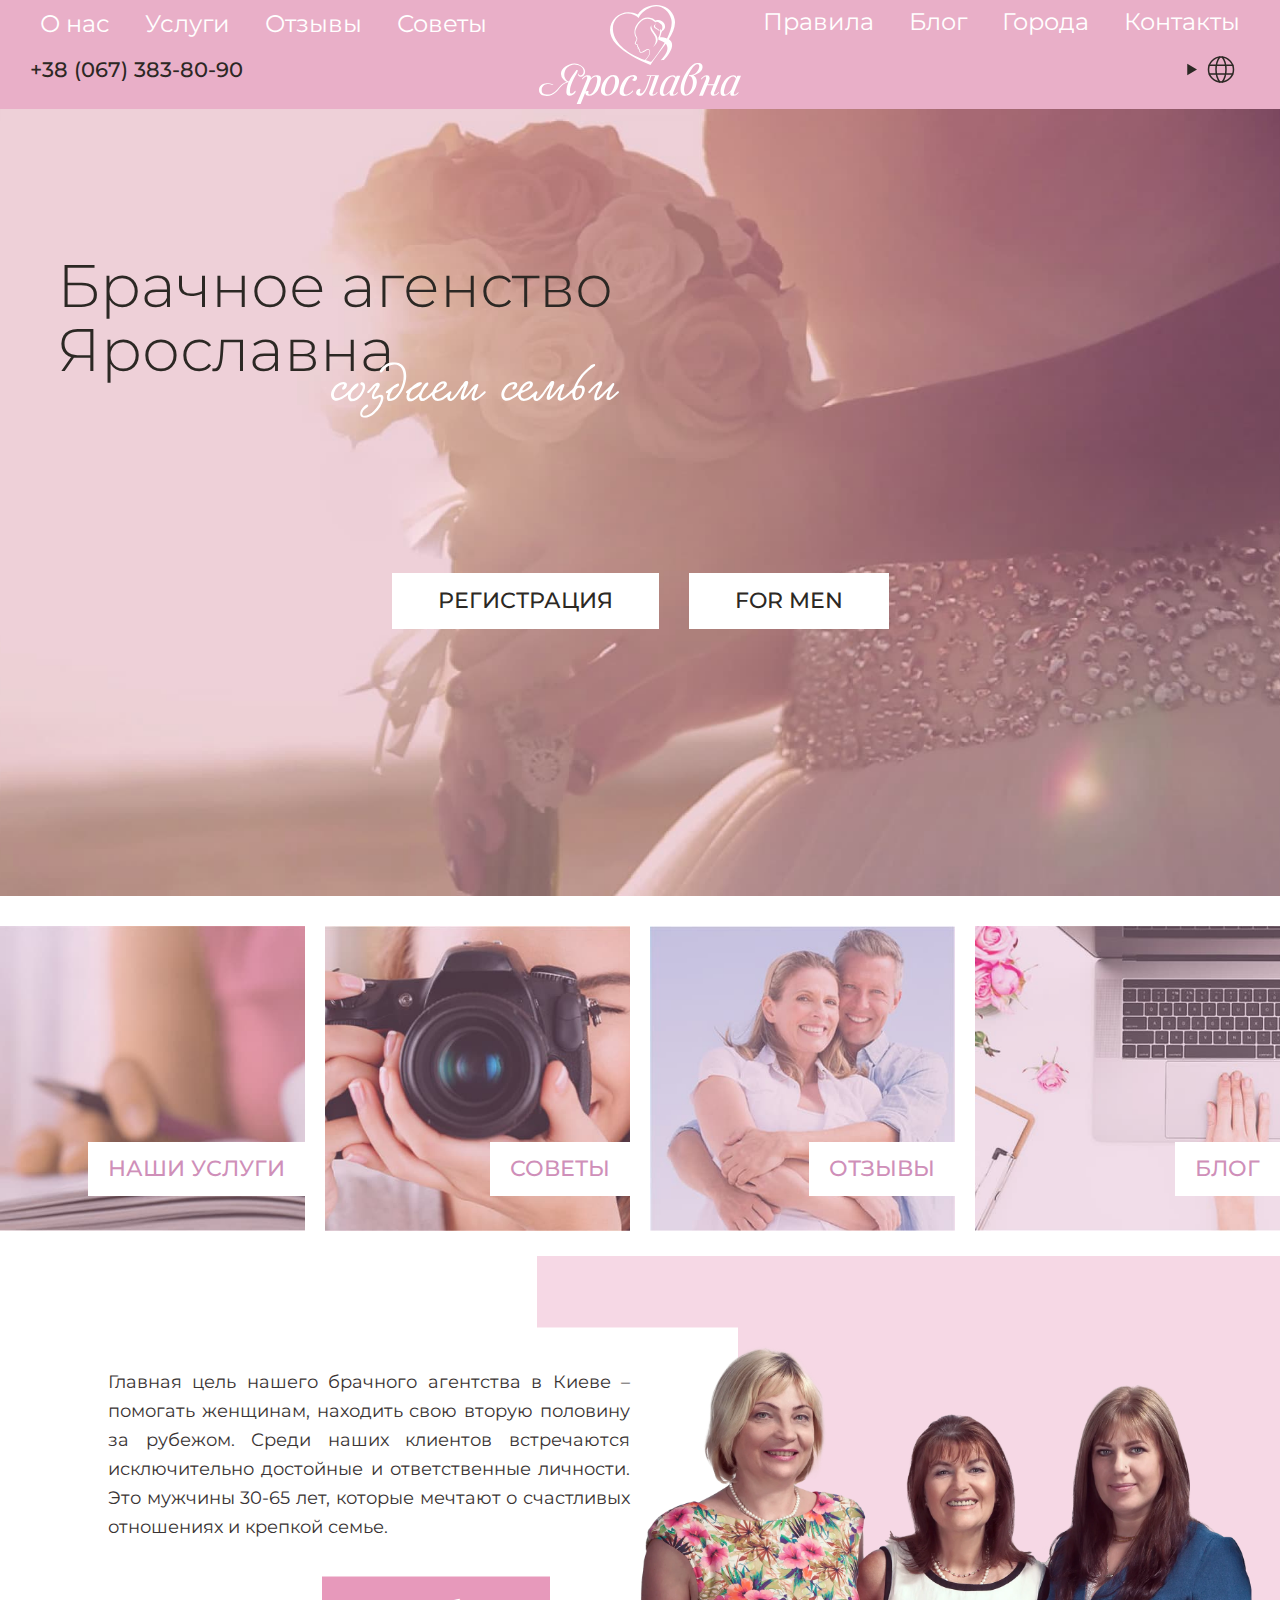
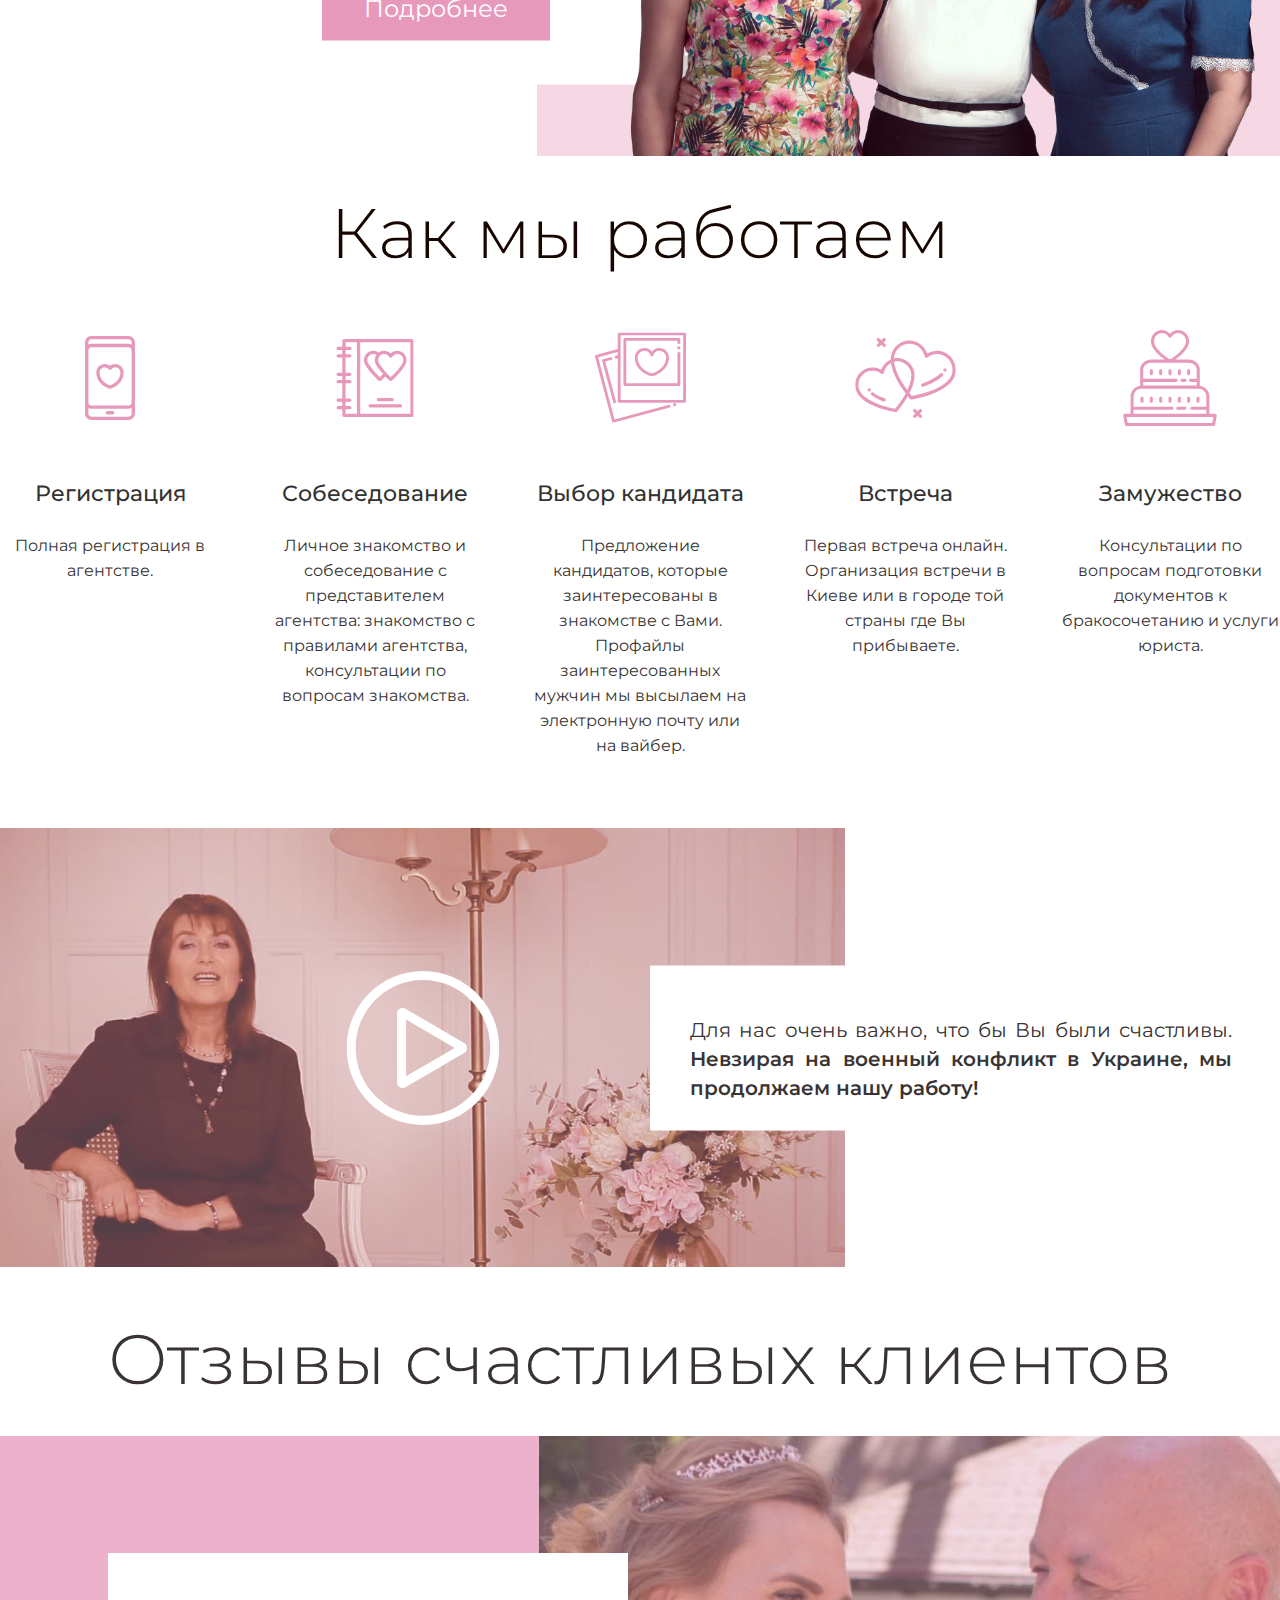
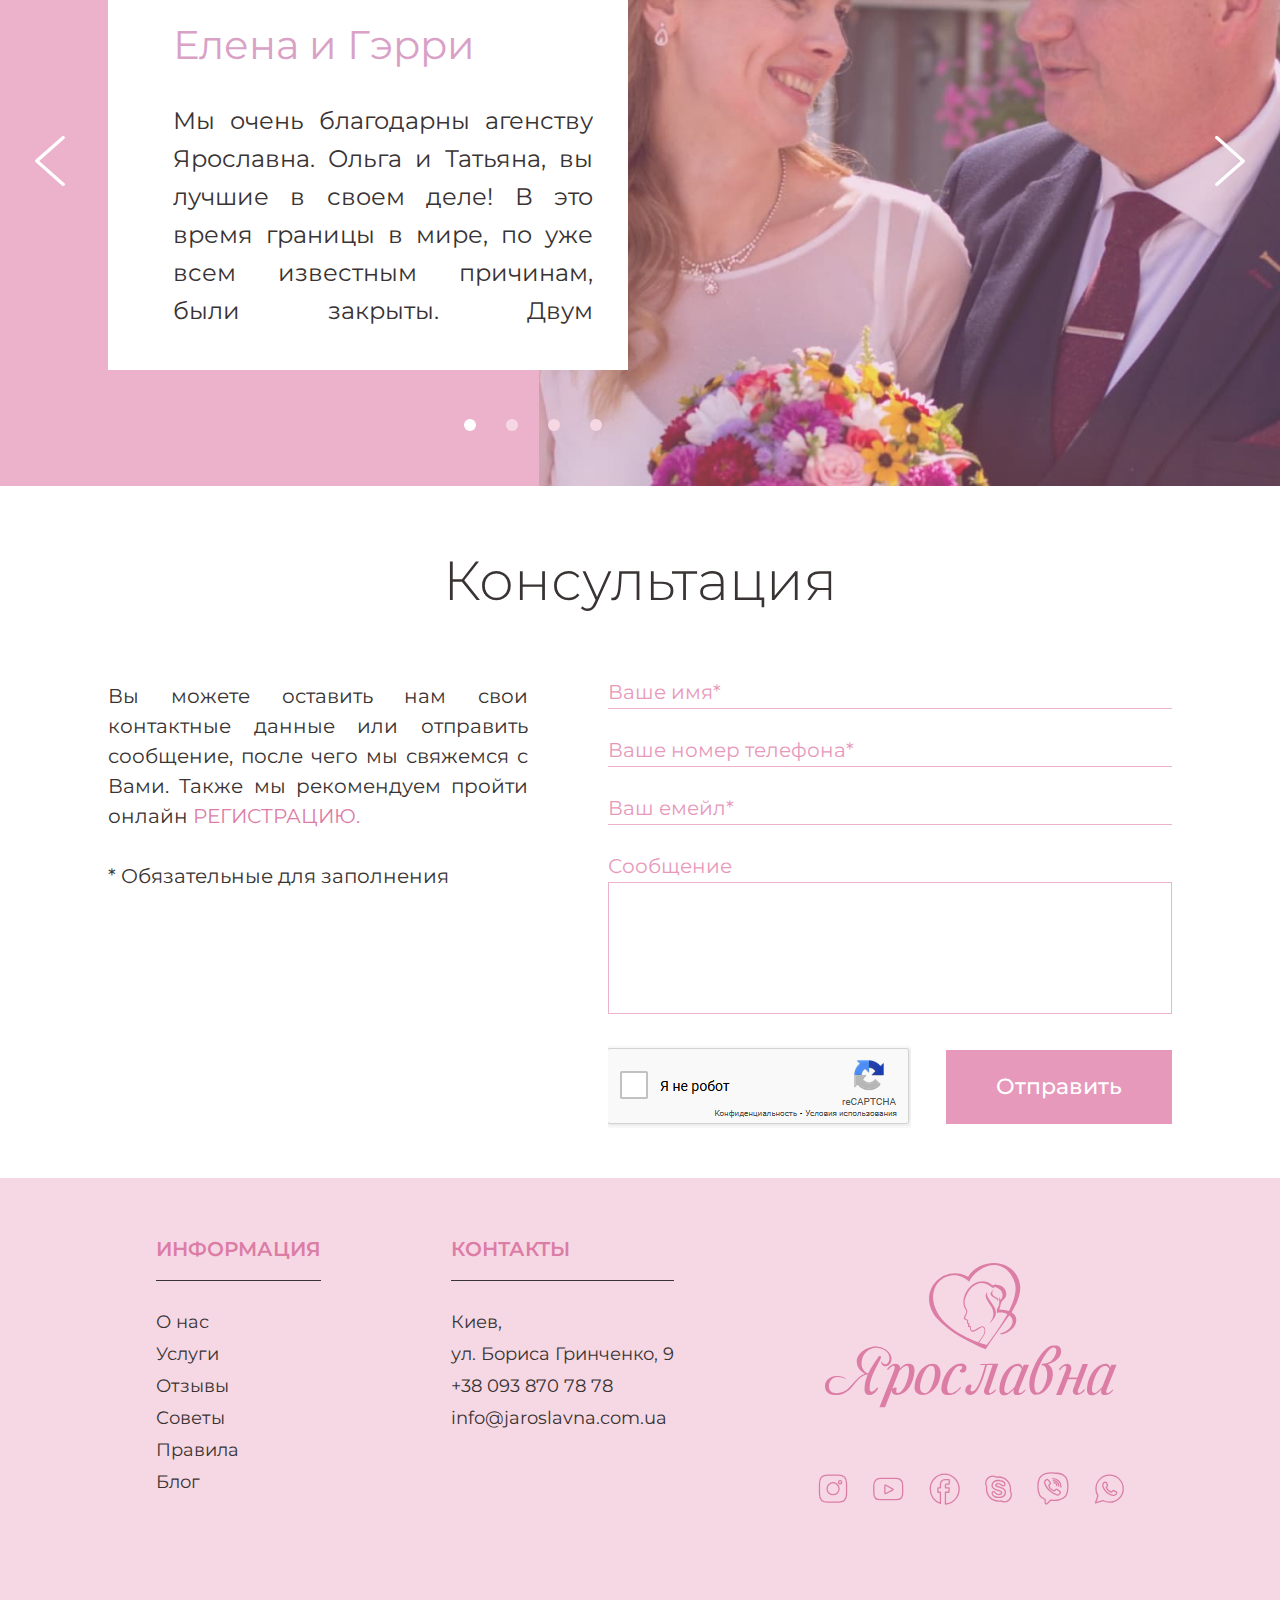
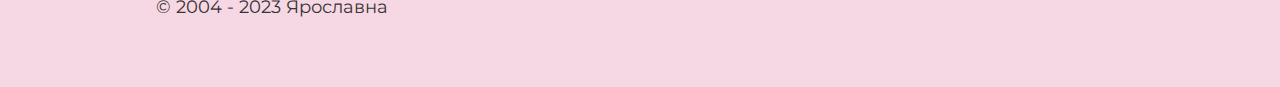
==== commit cac75cab: "Add files via upload" ====
--- a/index.html
+++ b/index.html
@@ -4,7 +4,7 @@
 <head>
     <meta charset="UTF-8">
     <meta http-equiv="X-UA-Compatible" content="IE=edge">
-    <meta name="viewport" content="width=device-width, initial-scale=1.0">
+    <meta name="viewport" content="width=device-width, maximum-scale=1">
     <title>Document</title>
     <link rel="preconnect" href="https://fonts.googleapis.com">
     <link rel="preconnect" href="https://fonts.gstatic.com" crossorigin>
--- a/css/style.min.css
+++ b/css/style.min.css
@@ -1 +1 @@
-*{padding:0;margin:0;border:0}*,*:before,*:after{-webkit-box-sizing:border-box;box-sizing:border-box}:focus,:active{outline:none}a:focus,a:active{outline:none}nav,footer,header,aside{display:block}html,body{height:100%;width:100%;font-size:100%;line-height:1;font-size:14px;-ms-text-size-adjust:100%;-moz-text-size-adjust:100%;-webkit-text-size-adjust:100%}input,button,textarea{font-family:inherit}input::-ms-clear{display:none}button{cursor:pointer}button::-moz-focus-inner{padding:0;border:0}a,a:visited{text-decoration:none}a:hover{text-decoration:none}ul li{list-style:none}img{vertical-align:top}h1,h2,h3,h4,h5,h6{font-size:inherit;font-weight:400}button{background:unset}html,body{height:100%;background:#fff;font-family:"Montserrat",sans-serif}html::-webkit-scrollbar,body::-webkit-scrollbar{width:5px}html::-webkit-scrollbar-track,body::-webkit-scrollbar-track{background:#e799bb}html::-webkit-scrollbar-thumb,body::-webkit-scrollbar-thumb{background:#2c2824}html::-webkit-scrollbar-thumb:hover,body::-webkit-scrollbar-thumb:hover{background:#e799bb}.wrapper{display:-webkit-box;display:-ms-flexbox;display:flex;-webkit-box-orient:vertical;-webkit-box-direction:normal;-ms-flex-direction:column;flex-direction:column;min-height:100%}.main{-webkit-box-flex:1;-ms-flex:1 0 auto;flex:1 0 auto}.footer{-webkit-box-flex:0;-ms-flex:0 0 auto;flex:0 0 auto}.container{max-width:1270px;margin:0 auto;padding:0 15px}.big-container{max-width:1420px;margin:0 auto;padding:0 15px}.heading__inner{position:relative;height:580px;max-height:580px;padding-top:80px;padding-top:80px;max-width:1920px;margin-left:auto;margin-right:auto;height:580px;max-height:580px}@media(max-width: 960px){.heading__inner{padding-top:calc(85px + -5 * ((100vw - 480px) / 480))}}@media(max-width: 480px){.heading__inner{padding-top:85px}}@media(max-width: 960px){.heading__inner{height:calc(435px + 145 * ((100vw - 480px) / 480))}}@media(max-width: 480px){.heading__inner{height:435px}}@media(max-width: 960px){.heading__inner{max-height:calc(435px + 145 * ((100vw - 480px) / 480))}}@media(max-width: 480px){.heading__inner{max-height:435px}}.heading__title{position:relative;z-index:1;max-width:788px;width:100%;color:#fff;text-align:center;font-size:70px;font-weight:500;line-height:72px;text-transform:uppercase;padding:15px 0 20px 0;background:rgba(233,175,200,.65);max-width:788px;max-width:522px;max-width:490px;font-size:70px;line-height:72px;padding-top:15px;padding-bottom:20px}@media(max-width: 1920px){.heading__title{max-width:calc(522px + 266 * ((100vw - 1280px) / 640))}}@media(min-width: 1920px){.heading__title{max-width:788px}}@media(max-width: 1280px){.heading__title{max-width:calc(490px + 32 * ((100vw - 960px) / 320))}}@media(max-width: 960px){.heading__title{max-width:calc(490px + 0 * ((100vw - 480px) / 480))}}@media(max-width: 480px){.heading__title{max-width:490px}}@media(max-width: 960px){.heading__title{font-size:calc(45px + 25 * ((100vw - 480px) / 480))}}@media(max-width: 480px){.heading__title{font-size:45px}}@media(max-width: 960px){.heading__title{line-height:calc(49px + 23 * ((100vw - 480px) / 480))}}@media(max-width: 480px){.heading__title{line-height:49px}}@media(max-width: 960px){.heading__title{padding-top:calc(20px + -5 * ((100vw - 480px) / 480))}}@media(max-width: 480px){.heading__title{padding-top:20px}}@media(max-width: 960px){.heading__title{padding-bottom:calc(25px + -5 * ((100vw - 480px) / 480))}}@media(max-width: 480px){.heading__title{padding-bottom:25px}}.heading__img{position:absolute;width:100%;height:100%;left:0;bottom:0;right:0;top:0;-o-object-fit:cover;object-fit:cover;z-index:0}.cards{padding-bottom:35px;max-width:1920px;margin-left:auto;margin-right:auto;cursor:pointer}.cards__inner{display:-ms-grid;display:grid;-ms-grid-columns:1fr 1fr 1fr 1fr;grid-template-columns:1fr 1fr 1fr 1fr;gap:20px}.cards__text{color:#170600;font-size:18px;line-height:28px;max-width:950px;margin:35px 0 45px 165px;margin-left:165px;max-width:950px;margin-left:88px;max-width:759px;margin-bottom:45px;max-width:759px}@media(max-width: 1920px){.cards__text{margin-left:calc(88px + 77 * ((100vw - 1280px) / 640))}}@media(min-width: 1920px){.cards__text{margin-left:165px}}@media(max-width: 1920px){.cards__text{max-width:calc(759px + 191 * ((100vw - 1280px) / 640))}}@media(min-width: 1920px){.cards__text{max-width:950px}}@media(max-width: 1280px){.cards__text{margin-left:calc(88px + 0 * ((100vw - 960px) / 320))}}@media(max-width: 1280px){.cards__text{max-width:calc(759px + 0 * ((100vw - 960px) / 320))}}@media(max-width: 960px){.cards__text{margin-bottom:calc(40px + 5 * ((100vw - 480px) / 480))}}@media(max-width: 480px){.cards__text{margin-bottom:40px}}@media(max-width: 960px){.cards__text{max-width:calc(436px + 323 * ((100vw - 480px) / 480))}}@media(max-width: 480px){.cards__text{max-width:436px}}.card{display:-webkit-box;display:-ms-flexbox;display:flex;-webkit-box-orient:vertical;-webkit-box-direction:normal;-ms-flex-direction:column;flex-direction:column;background:#e9afc8}.card:hover .card__img-image{-webkit-transform:scale(1.05);-ms-transform:scale(1.05);transform:scale(1.05)}.card__img{overflow:hidden;width:100%;height:255px}.card__img-image{width:100%;height:100%;-o-object-fit:cover;object-fit:cover;-webkit-transition:-webkit-transform .3s;transition:-webkit-transform .3s;-o-transition:transform .3s;transition:transform .3s;transition:transform .3s, -webkit-transform .3s}.card__box{-webkit-box-flex:1;-ms-flex-positive:1;flex-grow:1;margin:-20px 20px 20px 20px;background:#fff;z-index:1;position:relative;padding:20px 30px 25px 25px;min-height:310px;display:-webkit-box;display:-ms-flexbox;display:flex;-webkit-box-orient:vertical;-webkit-box-direction:normal;-ms-flex-direction:column;flex-direction:column}.card__suptext{margin-bottom:10px;color:#170600;font-size:28px;line-height:30px;-webkit-box-flex:1;-ms-flex-positive:1;flex-grow:1}.card__text{color:#170600;font-size:16px;line-height:25px;margin-bottom:30px}.card__date{color:#170600;text-align:right;font-size:18px;line-height:20px;display:block}.header{background:#e9afc8;position:relative;z-index:1}.header__inner{padding:5px 60px 5px 40px;display:-webkit-box;display:-ms-flexbox;display:flex;-webkit-box-align:center;-ms-flex-align:center;align-items:center;gap:40px;max-width:1920px;margin-left:auto;margin-right:auto}.header__wrapper{display:-webkit-box;display:-ms-flexbox;display:flex;-webkit-box-align:center;-ms-flex-align:center;align-items:center;-webkit-box-pack:justify;-ms-flex-pack:justify;justify-content:space-between;width:100%;margin-top:-42px}.header__phone{color:#2c2824;font-size:21px;font-weight:500;line-height:23px}.header__phone:hover{text-decoration:underline}.header-mobile{display:none}.menu__list{display:-webkit-box;display:-ms-flexbox;display:flex;-webkit-box-align:center;-ms-flex-align:center;align-items:center;gap:15px}.menu__list-link{color:#fff;font-size:24px;line-height:26px;padding:25px 15px 15px 15px;-webkit-transition:background .3s;-o-transition:background .3s;transition:background .3s;display:block}.menu__list-link:hover{background:#d282a4}.menu__list-item--active .menu__list-link{background:#d282a4}.logo{margin-left:auto;margin-right:auto}.lang{cursor:pointer;position:relative}.lang__top{display:-webkit-box;display:-ms-flexbox;display:flex;gap:10px;-webkit-box-align:center;-ms-flex-align:center;align-items:center}.lang__top svg:nth-child(1){-webkit-transition:-webkit-transform .3s;transition:-webkit-transform .3s;-o-transition:transform .3s;transition:transform .3s;transition:transform .3s, -webkit-transform .3s}.lang__list{position:absolute;top:120%;border:0px solid rgba(0,0,0,0);background:#e9afc8;left:-17px;height:0;opacity:0;-webkit-transition:height .3s,opacity .3s,border .3s;-o-transition:height .3s,opacity .3s,border .3s;transition:height .3s,opacity .3s,border .3s}.lang__list-link{display:block;padding:5px 8px;color:#2c2824;font-size:19px;line-height:22px;-webkit-transition:color .3s,background .3s;-o-transition:color .3s,background .3s;transition:color .3s,background .3s;font-family:"Open Sans",sans-serif}.lang__list-link:hover{background:#d282a4;color:#fff}.lang--active .lang__list{opacity:1;height:unset;border:1px solid #d282a4}.lang--active .lang__top svg:nth-child(1){-webkit-transform:rotate(90deg);-ms-transform:rotate(90deg);transform:rotate(90deg)}.burger{display:none;-webkit-box-orient:vertical;-webkit-box-direction:normal;-ms-flex-direction:column;flex-direction:column;-webkit-box-align:center;-ms-flex-align:center;align-items:center;-webkit-box-pack:justify;-ms-flex-pack:justify;justify-content:space-between;width:40px;height:28px}.burger span{height:4px;background:#fff;width:100%}.recalls-heading .heading__inner{height:680px;max-height:680px;height:680px;max-height:680px;height:575px;max-height:575px;height:575px;max-height:575px}@media(max-width: 1920px){.recalls-heading .heading__inner{height:calc(575px + 105 * ((100vw - 1280px) / 640))}}@media(min-width: 1920px){.recalls-heading .heading__inner{height:680px}}@media(max-width: 1920px){.recalls-heading .heading__inner{max-height:calc(575px + 105 * ((100vw - 1280px) / 640))}}@media(min-width: 1920px){.recalls-heading .heading__inner{max-height:680px}}@media(max-width: 1280px){.recalls-heading .heading__inner{height:calc(575px + 0 * ((100vw - 960px) / 320))}}@media(max-width: 1280px){.recalls-heading .heading__inner{max-height:calc(575px + 0 * ((100vw - 960px) / 320))}}@media(max-width: 960px){.recalls-heading .heading__inner{height:calc(430px + 145 * ((100vw - 480px) / 480))}}@media(max-width: 480px){.recalls-heading .heading__inner{height:430px}}@media(max-width: 960px){.recalls-heading .heading__inner{max-height:calc(430px + 145 * ((100vw - 480px) / 480))}}@media(max-width: 480px){.recalls-heading .heading__inner{max-height:430px}}.recalls-cards{padding-top:25px;padding-bottom:20px;padding-top:25px;padding-top:25px;padding-top:25px}@media(max-width: 1920px){.recalls-cards{padding-top:calc(20px + 5 * ((100vw - 1280px) / 640))}}@media(min-width: 1920px){.recalls-cards{padding-top:25px}}@media(max-width: 1280px){.recalls-cards{padding-top:calc(20px + 5 * ((100vw - 960px) / 320))}}@media(max-width: 960px){.recalls-cards{padding-top:calc(20px + 5 * ((100vw - 480px) / 480))}}@media(max-width: 480px){.recalls-cards{padding-top:20px}}.recalls-cards .card__suptext{font-size:35px;line-height:38px;color:#e9afc8}.recalls-cards .card__date{color:#e9afc8}.footer{background:#f6d8e5;padding:60px 0 105px 0;padding-bottom:105px;padding-bottom:70px;padding-bottom:70px}@media(max-width: 1920px){.footer{padding-bottom:calc(70px + 35 * ((100vw - 1280px) / 640))}}@media(min-width: 1920px){.footer{padding-bottom:105px}}@media(max-width: 1280px){.footer{padding-bottom:calc(70px + 0 * ((100vw - 960px) / 320))}}@media(max-width: 960px){.footer{padding-bottom:calc(35px + 35 * ((100vw - 480px) / 480))}}@media(max-width: 480px){.footer{padding-bottom:35px}}.footer__inner{max-width:1435px;max-width:1435px;max-width:968px;max-width:572px;margin-left:auto;margin-right:auto;display:-webkit-box;display:-ms-flexbox;display:flex;-webkit-box-align:start;-ms-flex-align:start;align-items:flex-start;-webkit-box-pack:justify;-ms-flex-pack:justify;justify-content:space-between;margin-bottom:65px;margin-bottom:65px;margin-bottom:90px;margin-bottom:65px}@media(max-width: 1920px){.footer__inner{max-width:calc(968px + 467 * ((100vw - 1280px) / 640))}}@media(min-width: 1920px){.footer__inner{max-width:1435px}}@media(max-width: 1280px){.footer__inner{max-width:calc(572px + 396 * ((100vw - 960px) / 320))}}@media(max-width: 960px){.footer__inner{max-width:calc(422px + 150 * ((100vw - 480px) / 480))}}@media(max-width: 480px){.footer__inner{max-width:422px}}@media(max-width: 1920px){.footer__inner{margin-bottom:calc(90px + -25 * ((100vw - 1280px) / 640))}}@media(min-width: 1920px){.footer__inner{margin-bottom:65px}}@media(max-width: 1280px){.footer__inner{margin-bottom:calc(65px + 25 * ((100vw - 960px) / 320))}}@media(max-width: 960px){.footer__inner{margin-bottom:calc(45px + 20 * ((100vw - 480px) / 480))}}@media(max-width: 480px){.footer__inner{margin-bottom:45px}}.footer__wrapper{padding-top:25px}.footer__logo{margin-bottom:65px;margin-bottom:65px;width:292px;height:144px;display:block}@media(max-width: 960px){.footer__logo{margin-bottom:calc(30px + 35 * ((100vw - 480px) / 480))}}@media(max-width: 480px){.footer__logo{margin-bottom:30px}}@media(max-width: 960px){.footer__logo{width:calc(241px + 51 * ((100vw - 480px) / 480))}}@media(max-width: 480px){.footer__logo{width:241px}}@media(max-width: 960px){.footer__logo{height:calc(119px + 25 * ((100vw - 480px) / 480))}}@media(max-width: 480px){.footer__logo{height:119px}}.footer__logo img{width:100%;height:100% w}.footer__copy{max-width:1435px;max-width:1435px;max-width:968px;max-width:572px;margin-left:auto;margin-right:auto;color:#393333;font-size:18px;line-height:20px}@media(max-width: 1920px){.footer__copy{max-width:calc(968px + 467 * ((100vw - 1280px) / 640))}}@media(min-width: 1920px){.footer__copy{max-width:1435px}}@media(max-width: 1280px){.footer__copy{max-width:calc(572px + 396 * ((100vw - 960px) / 320))}}@media(max-width: 960px){.footer__copy{max-width:calc(422px + 150 * ((100vw - 480px) / 480))}}@media(max-width: 480px){.footer__copy{max-width:422px}}.footer-menu{display:-webkit-box;display:-ms-flexbox;display:flex;-webkit-box-align:start;-ms-flex-align:start;align-items:flex-start;gap:150px;gap:150px;gap:130px;gap:120px}@media(max-width: 1920px){.footer-menu{gap:calc(130px + 20 * ((100vw - 1280px) / 640))}}@media(min-width: 1920px){.footer-menu{gap:150px}}@media(max-width: 1280px){.footer-menu{gap:calc(120px + 10 * ((100vw - 960px) / 320))}}@media(max-width: 960px){.footer-menu{gap:calc(25px + 95 * ((100vw - 480px) / 480))}}@media(max-width: 480px){.footer-menu{gap:25px}}.footer-menu__list{max-width:250px}.footer-menu__list-title{color:#dc7da6;font-size:20px;font-weight:600;line-height:22px;text-transform:uppercase;padding-bottom:20px;margin-bottom:25px;border-bottom:1px solid #393333;max-width:225px;max-width:225px}@media(max-width: 960px){.footer-menu__list-title{max-width:calc(185px + 40 * ((100vw - 480px) / 480))}}@media(max-width: 480px){.footer-menu__list-title{max-width:185px}}.footer-menu__list-text{color:#393333;font-size:18px;line-height:32px;font-size:18px;line-height:32px;-webkit-transition:color .3s;-o-transition:color .3s;transition:color .3s}@media(max-width: 960px){.footer-menu__list-text{font-size:calc(17px + 1 * ((100vw - 480px) / 480))}}@media(max-width: 480px){.footer-menu__list-text{font-size:17px}}@media(max-width: 960px){.footer-menu__list-text{line-height:calc(30px + 2 * ((100vw - 480px) / 480))}}@media(max-width: 480px){.footer-menu__list-text{line-height:30px}}.footer-menu__list-text:hover{color:#000}.footer-menu__list-link{color:#393333;font-size:18px;line-height:32px;font-size:18px;line-height:32px;position:relative;-webkit-transition:color .3s;-o-transition:color .3s;transition:color .3s}@media(max-width: 960px){.footer-menu__list-link{font-size:calc(17px + 1 * ((100vw - 480px) / 480))}}@media(max-width: 480px){.footer-menu__list-link{font-size:17px}}@media(max-width: 960px){.footer-menu__list-link{line-height:calc(30px + 2 * ((100vw - 480px) / 480))}}@media(max-width: 480px){.footer-menu__list-link{line-height:30px}}.footer-menu__list-link:hover{color:#000}.footer-menu__list-link::after{content:"";width:0%;height:1px;position:absolute;left:0;bottom:-2px;right:0;background:#dc7da6;-webkit-transition:width .3s;-o-transition:width .3s;transition:width .3s}.footer-menu__list-link:hover::after{width:100%}.socials__list{display:-webkit-box;display:-ms-flexbox;display:flex;-webkit-box-align:center;-ms-flex-align:center;align-items:center;gap:25px}.contacts{padding:65px 0 0 0;margin-bottom:45px;padding-top:65px;padding-top:30px;margin-bottom:45px;margin-bottom:35px;padding-top:35px}@media(max-width: 1920px){.contacts{padding-top:calc(30px + 35 * ((100vw - 1280px) / 640))}}@media(min-width: 1920px){.contacts{padding-top:65px}}@media(max-width: 1280px){.contacts{padding-top:calc(35px + -5 * ((100vw - 960px) / 320))}}@media(max-width: 1280px){.contacts{margin-bottom:calc(35px + 10 * ((100vw - 960px) / 320))}}@media(max-width: 960px){.contacts{margin-bottom:calc(20px + 15 * ((100vw - 480px) / 480))}}@media(max-width: 480px){.contacts{margin-bottom:20px}}@media(max-width: 960px){.contacts{padding-top:calc(35px + 0 * ((100vw - 480px) / 480))}}@media(max-width: 480px){.contacts{padding-top:35px}}.contacts__inner{max-width:1275px;margin-left:auto;margin-right:auto;max-width:1275px;max-width:1064px;max-width:794px}@media(max-width: 1920px){.contacts__inner{max-width:calc(1064px + 211 * ((100vw - 1280px) / 640))}}@media(min-width: 1920px){.contacts__inner{max-width:1275px}}@media(max-width: 1280px){.contacts__inner{max-width:calc(794px + 270 * ((100vw - 960px) / 320))}}@media(max-width: 960px){.contacts__inner{max-width:calc(387px + 407 * ((100vw - 480px) / 480))}}@media(max-width: 480px){.contacts__inner{max-width:387px}}.contacts__text{color:#393333;font-size:20px;line-height:30px;max-width:740px;padding-left:110px;max-width:850px;font-size:20px;line-height:30px}@media(max-width: 1280px){.contacts__text{padding-left:calc(81px + 29 * ((100vw - 960px) / 320))}}@media(max-width: 1280px){.contacts__text{max-width:calc(821px + 29 * ((100vw - 960px) / 320))}}@media(max-width: 960px){.contacts__text{font-size:calc(14px + 6 * ((100vw - 480px) / 480))}}@media(max-width: 480px){.contacts__text{font-size:14px}}@media(max-width: 960px){.contacts__text{line-height:calc(22px + 8 * ((100vw - 480px) / 480))}}@media(max-width: 480px){.contacts__text{line-height:22px}}.contacts__text a{color:#dc7da6}.contacts__text a:hover{text-decoration:underline}.map{margin-bottom:40px;margin-bottom:40px}@media(max-width: 960px){.map{margin-bottom:calc(35px + 5 * ((100vw - 480px) / 480))}}@media(max-width: 480px){.map{margin-bottom:35px}}.map__inner{height:580px;max-height:580px;max-width:1920px;margin-left:auto;margin-right:auto;height:580px;max-height:580px}@media(max-width: 960px){.map__inner{height:calc(475px + 105 * ((100vw - 480px) / 480))}}@media(max-width: 480px){.map__inner{height:475px}}@media(max-width: 960px){.map__inner{max-height:calc(475px + 105 * ((100vw - 480px) / 480))}}@media(max-width: 480px){.map__inner{max-height:475px}}.map iframe{height:100%;width:100%}.contact{margin-bottom:70px;max-width:1275px;margin-left:auto;margin-right:auto;max-width:1275px;max-width:1065px;max-width:796px}@media(max-width: 1920px){.contact{max-width:calc(1065px + 210 * ((100vw - 1280px) / 640))}}@media(min-width: 1920px){.contact{max-width:1275px}}@media(max-width: 1280px){.contact{max-width:calc(796px + 269 * ((100vw - 960px) / 320))}}@media(max-width: 960px){.contact{max-width:calc(387px + 409 * ((100vw - 480px) / 480))}}@media(max-width: 480px){.contact{max-width:387px}}.contact__title{color:#393333;text-align:center;font-size:70px;font-weight:300;line-height:74px;margin-bottom:40px;margin-bottom:40px;font-size:70px;line-height:74px}@media(max-width: 960px){.contact__title{margin-bottom:calc(20px + 20 * ((100vw - 480px) / 480))}}@media(max-width: 480px){.contact__title{margin-bottom:20px}}@media(max-width: 960px){.contact__title{font-size:calc(45px + 25 * ((100vw - 480px) / 480))}}@media(max-width: 480px){.contact__title{font-size:45px}}@media(max-width: 960px){.contact__title{line-height:calc(49px + 25 * ((100vw - 480px) / 480))}}@media(max-width: 480px){.contact__title{line-height:49px}}.contact-form{display:-webkit-box;display:-ms-flexbox;display:flex;-webkit-box-orient:vertical;-webkit-box-direction:normal;-ms-flex-direction:column;flex-direction:column;gap:30px}.contact-form__input{width:100%;color:#323232;font-size:20px;line-height:22px;border-bottom:1px solid #ecb1cb;padding-bottom:5px}.contact-form__input::-webkit-input-placeholder{color:#e799bb;font-size:20px;line-height:22px}.contact-form__input::-moz-placeholder{color:#e799bb;font-size:20px;line-height:22px}.contact-form__input:-ms-input-placeholder{color:#e799bb;font-size:20px;line-height:22px}.contact-form__input::-ms-input-placeholder{color:#e799bb;font-size:20px;line-height:22px}.contact-form__input::placeholder{color:#e799bb;font-size:20px;line-height:22px}.contact-form__wrapper{margin-bottom:20px}.contact-form__text{color:#e799bb;font-size:20px;line-height:22px;margin-bottom:5px;display:block}.contact-form__textarea{width:100%;color:#323232;font-size:20px;line-height:22px;border:1px solid #ecb1cb;padding:10px;resize:unset;max-height:202px}@media(max-width: 960px){.contact-form__textarea{max-height:calc(120px + 82 * ((100vw - 480px) / 480))}}@media(max-width: 480px){.contact-form__textarea{max-height:120px}}.contact-form-bottom{display:-webkit-box;display:-ms-flexbox;display:flex;-webkit-box-align:start;-ms-flex-align:start;align-items:flex-start;-webkit-box-pack:justify;-ms-flex-pack:justify;justify-content:space-between}.contact-form-bottom__text{color:#393333;font-size:20px;line-height:30px;font-size:20px;line-height:30px}@media(max-width: 960px){.contact-form-bottom__text{font-size:calc(14px + 6 * ((100vw - 480px) / 480))}}@media(max-width: 480px){.contact-form-bottom__text{font-size:14px}}@media(max-width: 960px){.contact-form-bottom__text{line-height:calc(26px + 4 * ((100vw - 480px) / 480))}}@media(max-width: 480px){.contact-form-bottom__text{line-height:26px}}.contact-form-bottom__box{display:-webkit-box;display:-ms-flexbox;display:flex;-webkit-box-align:center;-ms-flex-align:center;align-items:center;gap:35px;gap:35px;gap:30px}@media(max-width: 1280px){.contact-form-bottom__box{gap:calc(30px + 5 * ((100vw - 960px) / 320))}}@media(max-width: 960px){.contact-form-bottom__box{gap:calc(20px + 10 * ((100vw - 480px) / 480))}}@media(max-width: 480px){.contact-form-bottom__box{gap:20px}}.contact-form-bottom__box-img{width:303px;height:82px;-o-object-fit:cover;object-fit:cover}.contact-form-bottom__box-button{display:-webkit-box;display:-ms-flexbox;display:flex;-webkit-box-pack:center;-ms-flex-pack:center;justify-content:center;-webkit-box-align:center;-ms-flex-align:center;align-items:center;color:#fff;text-align:center;font-size:22px;font-weight:500;line-height:24px;padding:25px 50px;background:#e799bb;-webkit-transition:background .3s;-o-transition:background .3s;transition:background .3s}.contact-form-bottom__box-button:hover{background:#cf6793}.services{overflow:hidden}.services__inner{padding-left:170px;display:-webkit-box;display:-ms-flexbox;display:flex;-webkit-box-align:start;-ms-flex-align:start;align-items:flex-start;gap:55px;padding-bottom:75px;-webkit-box-pack:center;-ms-flex-pack:center;justify-content:center;gap:55px;padding-left:170px;padding-bottom:75px;gap:75px;padding-bottom:65px;gap:35px;padding-bottom:50px}@media(max-width: 1920px){.services__inner{gap:calc(75px + -20 * ((100vw - 1280px) / 640))}}@media(min-width: 1920px){.services__inner{gap:55px}}@media(max-width: 1920px){.services__inner{padding-left:calc(108px + 62 * ((100vw - 1280px) / 640))}}@media(min-width: 1920px){.services__inner{padding-left:170px}}@media(max-width: 1920px){.services__inner{padding-bottom:calc(65px + 10 * ((100vw - 1280px) / 640))}}@media(min-width: 1920px){.services__inner{padding-bottom:75px}}@media(max-width: 1280px){.services__inner{gap:calc(35px + 40 * ((100vw - 960px) / 320))}}@media(max-width: 1280px){.services__inner{padding-bottom:calc(50px + 15 * ((100vw - 960px) / 320))}}@media(max-width: 960px){.services__inner{gap:calc(45px + -10 * ((100vw - 480px) / 480))}}@media(max-width: 480px){.services__inner{gap:45px}}@media(max-width: 960px){.services__inner{padding-bottom:calc(35px + 15 * ((100vw - 480px) / 480))}}@media(max-width: 480px){.services__inner{padding-bottom:35px}}.services__box{position:relative;z-index:1;padding-top:35px;max-width:950px;display:-webkit-box;display:-ms-flexbox;display:flex;-webkit-box-orient:vertical;-webkit-box-direction:normal;-ms-flex-direction:column;flex-direction:column;-webkit-box-pack:center;-ms-flex-pack:center;justify-content:center;-webkit-box-align:center;-ms-flex-align:center;align-items:center;text-align:center;max-width:950px}@media(max-width: 1920px){.services__box{max-width:calc(575px + 375 * ((100vw - 1280px) / 640))}}@media(min-width: 1920px){.services__box{max-width:950px}}.services__box-title{color:#170600;font-size:70px;font-weight:300;line-height:74px;margin-bottom:70px;margin-bottom:70px}@media(max-width: 1920px){.services__box-title{margin-bottom:calc(30px + 40 * ((100vw - 1280px) / 640))}}@media(min-width: 1920px){.services__box-title{margin-bottom:70px}}.services__box-text{color:#170600;font-size:18px;line-height:28px;margin-bottom:60px;text-align:left;margin-bottom:60px;margin-bottom:55px;margin-bottom:70px;font-size:18px;line-height:28px}@media(max-width: 1920px){.services__box-text{margin-bottom:calc(55px + 5 * ((100vw - 1280px) / 640))}}@media(min-width: 1920px){.services__box-text{margin-bottom:60px}}@media(max-width: 1280px){.services__box-text{margin-bottom:calc(70px + -15 * ((100vw - 960px) / 320))}}@media(max-width: 960px){.services__box-text{margin-bottom:calc(40px + 30 * ((100vw - 480px) / 480))}}@media(max-width: 480px){.services__box-text{margin-bottom:40px}}@media(max-width: 960px){.services__box-text{font-size:calc(14px + 4 * ((100vw - 480px) / 480))}}@media(max-width: 480px){.services__box-text{font-size:14px}}@media(max-width: 960px){.services__box-text{line-height:calc(22px + 6 * ((100vw - 480px) / 480))}}@media(max-width: 480px){.services__box-text{line-height:22px}}.services__box-link{display:-webkit-box;display:-ms-flexbox;display:flex;-webkit-box-pack:center;-ms-flex-pack:center;justify-content:center;-webkit-box-align:center;-ms-flex-align:center;align-items:center;color:#fff;text-align:center;font-size:22px;font-weight:500;line-height:24px;padding:15px 65px;background:#e799bb;-webkit-transition:background .3s;-o-transition:background .3s;transition:background .3s;text-transform:uppercase}.services__box-link:hover{background:#cf6793}.services-poster{position:relative;background:#f6d8e5;width:100%;max-width:754px;height:629px;display:-webkit-box;display:-ms-flexbox;display:flex;max-width:754px;height:629px;height:689px;max-width:522px;height:629px}@media(max-width: 1920px){.services-poster{max-width:calc(522px + 232 * ((100vw - 1280px) / 640))}}@media(min-width: 1920px){.services-poster{max-width:754px}}@media(max-width: 1920px){.services-poster{height:calc(689px + -60 * ((100vw - 1280px) / 640))}}@media(min-width: 1920px){.services-poster{height:629px}}@media(max-width: 1280px){.services-poster{height:calc(629px + 60 * ((100vw - 960px) / 320))}}@media(max-width: 1280px){.services-poster{max-width:calc(715px + -193 * ((100vw - 960px) / 320))}}@media(max-width: 960px){.services-poster{height:calc(482px + 147 * ((100vw - 480px) / 480))}}@media(max-width: 480px){.services-poster{height:482px}}.services-poster__title{display:none;color:#170600;font-size:70px;font-weight:300;line-height:74px;margin-bottom:20px;margin-bottom:20px;font-size:70px;line-height:74px}@media(max-width: 960px){.services-poster__title{margin-bottom:calc(25px + -5 * ((100vw - 480px) / 480))}}@media(max-width: 480px){.services-poster__title{margin-bottom:25px}}@media(max-width: 960px){.services-poster__title{font-size:calc(45px + 25 * ((100vw - 480px) / 480))}}@media(max-width: 480px){.services-poster__title{font-size:45px}}@media(max-width: 960px){.services-poster__title{line-height:calc(50px + 24 * ((100vw - 480px) / 480))}}@media(max-width: 480px){.services-poster__title{line-height:50px}}.services-poster__img{position:absolute;bottom:0;right:68px;width:720px;height:593px;right:68px;width:720px;height:593px;right:-40px;width:605px;height:498px;right:155px;width:605px;height:498px}@media(max-width: 1920px){.services-poster__img{right:calc(-40px + 108 * ((100vw - 1280px) / 640))}}@media(min-width: 1920px){.services-poster__img{right:68px}}@media(max-width: 1920px){.services-poster__img{width:calc(605px + 115 * ((100vw - 1280px) / 640))}}@media(min-width: 1920px){.services-poster__img{width:720px}}@media(max-width: 1920px){.services-poster__img{height:calc(498px + 95 * ((100vw - 1280px) / 640))}}@media(min-width: 1920px){.services-poster__img{height:593px}}@media(max-width: 1280px){.services-poster__img{right:calc(155px + -195 * ((100vw - 960px) / 320))}}@media(max-width: 1280px){.services-poster__img{width:calc(605px + 0 * ((100vw - 960px) / 320))}}@media(max-width: 1280px){.services-poster__img{height:calc(498px + 0 * ((100vw - 960px) / 320))}}@media(max-width: 960px){.services-poster__img{right:calc(12px + 143 * ((100vw - 480px) / 480))}}@media(max-width: 480px){.services-poster__img{right:12px}}@media(max-width: 960px){.services-poster__img{width:calc(455px + 150 * ((100vw - 480px) / 480))}}@media(max-width: 480px){.services-poster__img{width:455px}}@media(max-width: 960px){.services-poster__img{height:calc(375px + 123 * ((100vw - 480px) / 480))}}@media(max-width: 480px){.services-poster__img{height:375px}}.free{padding:35px 0 45px 0;background:#e9afc8;padding-bottom:45px;padding-bottom:45px;padding-bottom:55px;padding-top:45px}@media(max-width: 1920px){.free{padding-bottom:calc(45px + 0 * ((100vw - 1280px) / 640))}}@media(min-width: 1920px){.free{padding-bottom:45px}}@media(max-width: 1280px){.free{padding-bottom:calc(55px + -10 * ((100vw - 960px) / 320))}}@media(max-width: 960px){.free{padding-bottom:calc(35px + 20 * ((100vw - 480px) / 480))}}@media(max-width: 480px){.free{padding-bottom:35px}}@media(max-width: 960px){.free{padding-top:calc(20px + 25 * ((100vw - 480px) / 480))}}@media(max-width: 480px){.free{padding-top:20px}}.free__title{margin-bottom:50px;color:#fff;text-align:center;font-size:70px;font-weight:300;line-height:74px;font-size:70px;line-height:74px}@media(max-width: 960px){.free__title{font-size:calc(40px + 30 * ((100vw - 480px) / 480))}}@media(max-width: 480px){.free__title{font-size:40px}}@media(max-width: 960px){.free__title{line-height:calc(44px + 30 * ((100vw - 480px) / 480))}}@media(max-width: 480px){.free__title{line-height:44px}}.free__inner{max-width:1220px;margin-left:auto;margin-right:auto;display:-ms-grid;display:grid;-ms-grid-columns:1fr 1fr 1fr 1fr;grid-template-columns:1fr 1fr 1fr 1fr}.free-item{display:-webkit-box;display:-ms-flexbox;display:flex;-webkit-box-orient:vertical;-webkit-box-direction:normal;-ms-flex-direction:column;flex-direction:column;-webkit-box-pack:start;-ms-flex-pack:start;justify-content:flex-start;-webkit-box-align:center;-ms-flex-align:center;align-items:center;text-align:center;font-weight:500}.free-item:nth-child(1) .free-item__icon svg{width:126px;height:93px}@media(max-width: 960px){.free-item:nth-child(1) .free-item__icon svg{width:calc(107px + 19 * ((100vw - 480px) / 480))}}@media(max-width: 480px){.free-item:nth-child(1) .free-item__icon svg{width:107px}}@media(max-width: 960px){.free-item:nth-child(1) .free-item__icon svg{height:calc(79px + 14 * ((100vw - 480px) / 480))}}@media(max-width: 480px){.free-item:nth-child(1) .free-item__icon svg{height:79px}}.free-item:nth-child(2) .free-item__icon svg{width:158px;height:101px}@media(max-width: 960px){.free-item:nth-child(2) .free-item__icon svg{width:calc(134px + 24 * ((100vw - 480px) / 480))}}@media(max-width: 480px){.free-item:nth-child(2) .free-item__icon svg{width:134px}}@media(max-width: 960px){.free-item:nth-child(2) .free-item__icon svg{height:calc(86px + 15 * ((100vw - 480px) / 480))}}@media(max-width: 480px){.free-item:nth-child(2) .free-item__icon svg{height:86px}}.free-item:nth-child(3) .free-item__icon svg{width:162px;height:120px}@media(max-width: 960px){.free-item:nth-child(3) .free-item__icon svg{width:calc(137px + 25 * ((100vw - 480px) / 480))}}@media(max-width: 480px){.free-item:nth-child(3) .free-item__icon svg{width:137px}}@media(max-width: 960px){.free-item:nth-child(3) .free-item__icon svg{height:calc(102px + 18 * ((100vw - 480px) / 480))}}@media(max-width: 480px){.free-item:nth-child(3) .free-item__icon svg{height:102px}}.free-item:nth-child(4) .free-item__icon svg{width:90px;height:131px}@media(max-width: 960px){.free-item:nth-child(4) .free-item__icon svg{width:calc(77px + 13 * ((100vw - 480px) / 480))}}@media(max-width: 480px){.free-item:nth-child(4) .free-item__icon svg{width:77px}}@media(max-width: 960px){.free-item:nth-child(4) .free-item__icon svg{height:calc(112px + 19 * ((100vw - 480px) / 480))}}@media(max-width: 480px){.free-item:nth-child(4) .free-item__icon svg{height:112px}}.free-item__icon{display:-webkit-box;display:-ms-flexbox;display:flex;-webkit-box-pack:center;-ms-flex-pack:center;justify-content:center;-webkit-box-align:center;-ms-flex-align:center;align-items:center;margin-bottom:50px;height:130px;height:130px;margin-bottom:50px}@media(max-width: 960px){.free-item__icon{height:calc(112px + 18 * ((100vw - 480px) / 480))}}@media(max-width: 480px){.free-item__icon{height:112px}}@media(max-width: 960px){.free-item__icon{margin-bottom:calc(35px + 15 * ((100vw - 480px) / 480))}}@media(max-width: 480px){.free-item__icon{margin-bottom:35px}}.free-item__title{margin-bottom:15px;color:#fff;font-size:30px;font-weight:500;line-height:34px;max-width:260px}.free-item__text{color:#fff;font-size:18px;line-height:27px;max-width:260px}.advantages{padding:45px 0 50px;padding-bottom:50px;padding-bottom:75px;padding-bottom:30px}@media(max-width: 1920px){.advantages{padding-bottom:calc(75px + -25 * ((100vw - 1280px) / 640))}}@media(min-width: 1920px){.advantages{padding-bottom:50px}}@media(max-width: 1280px){.advantages{padding-bottom:calc(30px + 45 * ((100vw - 960px) / 320))}}@media(max-width: 960px){.advantages{padding-bottom:calc(25px + 5 * ((100vw - 480px) / 480))}}@media(max-width: 480px){.advantages{padding-bottom:25px}}.advantages__title{text-align:center;color:#393333;font-size:70px;font-weight:300;line-height:74px;margin-bottom:65px;margin-bottom:65px;margin-bottom:65px;font-size:70px;line-height:74px;margin-bottom:25px}@media(max-width: 1920px){.advantages__title{margin-bottom:calc(65px + 0 * ((100vw - 1280px) / 640))}}@media(min-width: 1920px){.advantages__title{margin-bottom:65px}}@media(max-width: 1280px){.advantages__title{margin-bottom:calc(25px + 40 * ((100vw - 960px) / 320))}}@media(max-width: 960px){.advantages__title{font-size:calc(45px + 25 * ((100vw - 480px) / 480))}}@media(max-width: 480px){.advantages__title{font-size:45px}}@media(max-width: 960px){.advantages__title{line-height:calc(50px + 24 * ((100vw - 480px) / 480))}}@media(max-width: 480px){.advantages__title{line-height:50px}}@media(max-width: 960px){.advantages__title{margin-bottom:calc(10px + 15 * ((100vw - 480px) / 480))}}@media(max-width: 480px){.advantages__title{margin-bottom:10px}}.advantages__inner{max-width:1760px;margin-left:auto;margin-right:auto;display:-ms-grid;display:grid;-ms-grid-columns:1fr 1fr 1fr;grid-template-columns:1fr 1fr 1fr;row-gap:105px;-webkit-column-gap:105px;-moz-column-gap:105px;column-gap:105px;row-gap:105px;column-gap:105px;max-width:1760px;row-gap:70px;column-gap:105px;max-width:1200px;row-gap:110px;-webkit-column-gap:75px;-moz-column-gap:75px;column-gap:75px;max-width:882px}@media(max-width: 1920px){.advantages__inner{row-gap:calc(70px + 35 * ((100vw - 1280px) / 640))}}@media(min-width: 1920px){.advantages__inner{row-gap:105px}}@media(max-width: 1920px){.advantages__inner{-webkit-column-gap:calc(105px + 0 * ((100vw - 1280px) / 640));-moz-column-gap:calc(105px + 0 * ((100vw - 1280px) / 640));column-gap:calc(105px + 0 * ((100vw - 1280px) / 640))}}@media(min-width: 1920px){.advantages__inner{-webkit-column-gap:105px;-moz-column-gap:105px;column-gap:105px}}@media(max-width: 1920px){.advantages__inner{max-width:calc(1200px + 560 * ((100vw - 1280px) / 640))}}@media(min-width: 1920px){.advantages__inner{max-width:1760px}}@media(max-width: 1280px){.advantages__inner{row-gap:calc(110px + -40 * ((100vw - 960px) / 320))}}@media(max-width: 1280px){.advantages__inner{-webkit-column-gap:calc(75px + 30 * ((100vw - 960px) / 320));-moz-column-gap:calc(75px + 30 * ((100vw - 960px) / 320));column-gap:calc(75px + 30 * ((100vw - 960px) / 320))}}@media(max-width: 1280px){.advantages__inner{max-width:calc(882px + 318 * ((100vw - 960px) / 320))}}@media(max-width: 960px){.advantages__inner{row-gap:calc(20px + 90 * ((100vw - 480px) / 480))}}@media(max-width: 480px){.advantages__inner{row-gap:20px}}@media(max-width: 960px){.advantages__inner{-webkit-column-gap:calc(20px + 55 * ((100vw - 480px) / 480));-moz-column-gap:calc(20px + 55 * ((100vw - 480px) / 480));column-gap:calc(20px + 55 * ((100vw - 480px) / 480))}}@media(max-width: 480px){.advantages__inner{-webkit-column-gap:20px;-moz-column-gap:20px;column-gap:20px}}@media(max-width: 960px){.advantages__inner{max-width:calc(470px + 412 * ((100vw - 480px) / 480))}}@media(max-width: 480px){.advantages__inner{max-width:470px}}.advantages-item{display:-webkit-box;display:-ms-flexbox;display:flex;-webkit-box-orient:vertical;-webkit-box-direction:normal;-ms-flex-direction:column;flex-direction:column;-webkit-box-pack:start;-ms-flex-pack:start;justify-content:flex-start;-webkit-box-align:center;-ms-flex-align:center;align-items:center;text-align:center}.advantages-item:nth-child(1) .advantages-item__icon svg{width:136px;height:118px}@media(max-width: 960px){.advantages-item:nth-child(1) .advantages-item__icon svg{width:calc(104px + 32 * ((100vw - 480px) / 480))}}@media(max-width: 480px){.advantages-item:nth-child(1) .advantages-item__icon svg{width:104px}}@media(max-width: 960px){.advantages-item:nth-child(1) .advantages-item__icon svg{height:calc(90px + 28 * ((100vw - 480px) / 480))}}@media(max-width: 480px){.advantages-item:nth-child(1) .advantages-item__icon svg{height:90px}}.advantages-item:nth-child(2) .advantages-item__icon svg{width:143px;height:143px}@media(max-width: 960px){.advantages-item:nth-child(2) .advantages-item__icon svg{width:calc(108px + 35 * ((100vw - 480px) / 480))}}@media(max-width: 480px){.advantages-item:nth-child(2) .advantages-item__icon svg{width:108px}}@media(max-width: 960px){.advantages-item:nth-child(2) .advantages-item__icon svg{height:calc(108px + 35 * ((100vw - 480px) / 480))}}@media(max-width: 480px){.advantages-item:nth-child(2) .advantages-item__icon svg{height:108px}}.advantages-item:nth-child(3) .advantages-item__icon svg{width:143px;height:143px}@media(max-width: 960px){.advantages-item:nth-child(3) .advantages-item__icon svg{width:calc(109px + 34 * ((100vw - 480px) / 480))}}@media(max-width: 480px){.advantages-item:nth-child(3) .advantages-item__icon svg{width:109px}}@media(max-width: 960px){.advantages-item:nth-child(3) .advantages-item__icon svg{height:calc(110px + 33 * ((100vw - 480px) / 480))}}@media(max-width: 480px){.advantages-item:nth-child(3) .advantages-item__icon svg{height:110px}}.advantages-item:nth-child(4) .advantages-item__icon svg{width:123px;height:145px}@media(max-width: 960px){.advantages-item:nth-child(4) .advantages-item__icon svg{width:calc(94px + 29 * ((100vw - 480px) / 480))}}@media(max-width: 480px){.advantages-item:nth-child(4) .advantages-item__icon svg{width:94px}}@media(max-width: 960px){.advantages-item:nth-child(4) .advantages-item__icon svg{height:calc(111px + 34 * ((100vw - 480px) / 480))}}@media(max-width: 480px){.advantages-item:nth-child(4) .advantages-item__icon svg{height:111px}}.advantages-item:nth-child(5) .advantages-item__icon svg{width:131px;height:105px}@media(max-width: 960px){.advantages-item:nth-child(5) .advantages-item__icon svg{width:calc(100px + 31 * ((100vw - 480px) / 480))}}@media(max-width: 480px){.advantages-item:nth-child(5) .advantages-item__icon svg{width:100px}}@media(max-width: 960px){.advantages-item:nth-child(5) .advantages-item__icon svg{height:calc(80px + 25 * ((100vw - 480px) / 480))}}@media(max-width: 480px){.advantages-item:nth-child(5) .advantages-item__icon svg{height:80px}}.advantages-item:nth-child(6) .advantages-item__icon svg{width:75px;height:130px}@media(max-width: 960px){.advantages-item:nth-child(6) .advantages-item__icon svg{width:calc(58px + 17 * ((100vw - 480px) / 480))}}@media(max-width: 480px){.advantages-item:nth-child(6) .advantages-item__icon svg{width:58px}}@media(max-width: 960px){.advantages-item:nth-child(6) .advantages-item__icon svg{height:calc(99px + 31 * ((100vw - 480px) / 480))}}@media(max-width: 480px){.advantages-item:nth-child(6) .advantages-item__icon svg{height:99px}}.advantages-item__icon{margin-bottom:15px;width:209px;height:209px;background:#ecb1cb;border-radius:100%;display:-webkit-box;display:-ms-flexbox;display:flex;-webkit-box-pack:center;-ms-flex-pack:center;justify-content:center;-webkit-box-align:center;-ms-flex-align:center;align-items:center;width:209px;height:209px}@media(max-width: 960px){.advantages-item__icon{width:calc(160px + 49 * ((100vw - 480px) / 480))}}@media(max-width: 480px){.advantages-item__icon{width:160px}}@media(max-width: 960px){.advantages-item__icon{height:calc(160px + 49 * ((100vw - 480px) / 480))}}@media(max-width: 480px){.advantages-item__icon{height:160px}}.advantages-item__title{margin-bottom:15px;color:#323232;font-size:30px;font-weight:500;line-height:34px;margin-bottom:15px;font-size:30px;line-height:34px;font-size:22px;line-height:26px;margin-bottom:30px;margin-bottom:30px;font-size:20px;line-height:24px}@media(max-width: 1920px){.advantages-item__title{margin-bottom:calc(30px + -15 * ((100vw - 1280px) / 640))}}@media(min-width: 1920px){.advantages-item__title{margin-bottom:15px}}@media(max-width: 1920px){.advantages-item__title{font-size:calc(22px + 8 * ((100vw - 1280px) / 640))}}@media(min-width: 1920px){.advantages-item__title{font-size:30px}}@media(max-width: 1920px){.advantages-item__title{line-height:calc(26px + 8 * ((100vw - 1280px) / 640))}}@media(min-width: 1920px){.advantages-item__title{line-height:34px}}@media(max-width: 1280px){.advantages-item__title{font-size:calc(20px + 2 * ((100vw - 960px) / 320))}}@media(max-width: 1280px){.advantages-item__title{line-height:calc(24px + 2 * ((100vw - 960px) / 320))}}@media(max-width: 1280px){.advantages-item__title{margin-bottom:calc(30px + 0 * ((100vw - 960px) / 320))}}@media(max-width: 960px){.advantages-item__title{margin-bottom:calc(15px + 15 * ((100vw - 480px) / 480))}}@media(max-width: 480px){.advantages-item__title{margin-bottom:15px}}@media(max-width: 960px){.advantages-item__title{font-size:calc(18px + 2 * ((100vw - 480px) / 480))}}@media(max-width: 480px){.advantages-item__title{font-size:18px}}@media(max-width: 960px){.advantages-item__title{line-height:calc(22px + 2 * ((100vw - 480px) / 480))}}@media(max-width: 480px){.advantages-item__title{line-height:22px}}.advantages-item__text{color:#393333;font-size:22px;line-height:30px;max-width:485px;font-size:22px;line-height:30px;font-size:16px;line-height:25px;font-size:15px;line-height:21px}@media(max-width: 1920px){.advantages-item__text{font-size:calc(16px + 6 * ((100vw - 1280px) / 640))}}@media(min-width: 1920px){.advantages-item__text{font-size:22px}}@media(max-width: 1920px){.advantages-item__text{line-height:calc(25px + 5 * ((100vw - 1280px) / 640))}}@media(min-width: 1920px){.advantages-item__text{line-height:30px}}@media(max-width: 1280px){.advantages-item__text{font-size:calc(15px + 1 * ((100vw - 960px) / 320))}}@media(max-width: 1280px){.advantages-item__text{line-height:calc(21px + 4 * ((100vw - 960px) / 320))}}@media(max-width: 960px){.advantages-item__text{font-size:calc(15px + 0 * ((100vw - 480px) / 480))}}@media(max-width: 480px){.advantages-item__text{font-size:15px}}@media(max-width: 960px){.advantages-item__text{line-height:calc(21px + 0 * ((100vw - 480px) / 480))}}@media(max-width: 480px){.advantages-item__text{line-height:21px}}.about{background:#efecee;padding:85px 0 140px 0;padding-top:85px;padding-bottom:140px;padding-top:85px;padding-bottom:110px;padding-bottom:55px;padding-top:30px}@media(max-width: 1920px){.about{padding-top:calc(85px + 0 * ((100vw - 1280px) / 640))}}@media(min-width: 1920px){.about{padding-top:85px}}@media(max-width: 1920px){.about{padding-bottom:calc(110px + 30 * ((100vw - 1280px) / 640))}}@media(min-width: 1920px){.about{padding-bottom:140px}}@media(max-width: 1280px){.about{padding-top:calc(30px + 55 * ((100vw - 960px) / 320))}}@media(max-width: 1280px){.about{padding-bottom:calc(55px + 55 * ((100vw - 960px) / 320))}}@media(max-width: 960px){.about{padding-bottom:calc(20px + 35 * ((100vw - 480px) / 480))}}@media(max-width: 480px){.about{padding-bottom:20px}}@media(max-width: 960px){.about{padding-top:calc(30px + 0 * ((100vw - 480px) / 480))}}@media(max-width: 480px){.about{padding-top:30px}}.about__inner{max-width:950px;margin-left:auto;margin-right:auto;max-width:950px;max-width:845px;max-width:796px}@media(max-width: 1920px){.about__inner{max-width:calc(845px + 105 * ((100vw - 1280px) / 640))}}@media(min-width: 1920px){.about__inner{max-width:950px}}@media(max-width: 1280px){.about__inner{max-width:calc(796px + 49 * ((100vw - 960px) / 320))}}@media(max-width: 960px){.about__inner{max-width:calc(390px + 406 * ((100vw - 480px) / 480))}}@media(max-width: 480px){.about__inner{max-width:390px}}.about__title{margin-bottom:20px;color:#393333;font-size:70px;font-weight:300;line-height:74px;font-size:70px;line-height:74px}@media(max-width: 960px){.about__title{font-size:calc(45px + 25 * ((100vw - 480px) / 480))}}@media(max-width: 480px){.about__title{font-size:45px}}@media(max-width: 960px){.about__title{line-height:calc(50px + 24 * ((100vw - 480px) / 480))}}@media(max-width: 480px){.about__title{line-height:50px}}.about__title span{display:block;text-align:right;color:#d076b1;font-size:50px;font-weight:500;line-height:55px;font-size:50px;line-height:55px;margin-top:0px}@media(max-width: 960px){.about__title span{font-size:calc(30px + 20 * ((100vw - 480px) / 480))}}@media(max-width: 480px){.about__title span{font-size:30px}}@media(max-width: 960px){.about__title span{line-height:calc(34px + 21 * ((100vw - 480px) / 480))}}@media(max-width: 480px){.about__title span{line-height:34px}}@media(max-width: 960px){.about__title span{margin-top:calc(10px + -10 * ((100vw - 480px) / 480))}}@media(max-width: 480px){.about__title span{margin-top:10px}}.about__text{color:#170600;font-size:18px;line-height:27px;margin-bottom:20px;font-size:18px;line-height:27px}@media(max-width: 960px){.about__text{font-size:calc(15px + 3 * ((100vw - 480px) / 480))}}@media(max-width: 480px){.about__text{font-size:15px}}@media(max-width: 960px){.about__text{line-height:calc(22px + 5 * ((100vw - 480px) / 480))}}@media(max-width: 480px){.about__text{line-height:22px}}.about__text:last-child{margin-bottom:0}.offer{padding:30px 0 20px 0;padding-top:30px;padding-bottom:20px;padding-bottom:40px;padding-top:45px;padding-bottom:10px;padding-top:20px}@media(max-width: 1920px){.offer{padding-top:calc(45px + -15 * ((100vw - 1280px) / 640))}}@media(min-width: 1920px){.offer{padding-top:30px}}@media(max-width: 1920px){.offer{padding-bottom:calc(40px + -20 * ((100vw - 1280px) / 640))}}@media(min-width: 1920px){.offer{padding-bottom:20px}}@media(max-width: 1280px){.offer{padding-bottom:calc(10px + 30 * ((100vw - 960px) / 320))}}@media(max-width: 1280px){.offer{padding-top:calc(20px + 25 * ((100vw - 960px) / 320))}}@media(max-width: 960px){.offer{padding-bottom:calc(15px + -5 * ((100vw - 480px) / 480))}}@media(max-width: 480px){.offer{padding-bottom:15px}}@media(max-width: 960px){.offer{padding-top:calc(10px + 10 * ((100vw - 480px) / 480))}}@media(max-width: 480px){.offer{padding-top:10px}}.offer__inner{max-width:950px;margin-left:auto;margin-right:auto;max-width:950px;max-width:845px;max-width:796px}@media(max-width: 1920px){.offer__inner{max-width:calc(845px + 105 * ((100vw - 1280px) / 640))}}@media(min-width: 1920px){.offer__inner{max-width:950px}}@media(max-width: 1280px){.offer__inner{max-width:calc(796px + 49 * ((100vw - 960px) / 320))}}@media(max-width: 960px){.offer__inner{max-width:calc(390px + 406 * ((100vw - 480px) / 480))}}@media(max-width: 480px){.offer__inner{max-width:390px}}.offer__title{color:#393333;font-size:70px;font-weight:300;line-height:74px;margin-bottom:30px;margin-bottom:30px;margin-bottom:25px;font-size:70px;line-height:74px;margin-bottom:25px}@media(max-width: 1920px){.offer__title{margin-bottom:calc(25px + 5 * ((100vw - 1280px) / 640))}}@media(min-width: 1920px){.offer__title{margin-bottom:30px}}@media(max-width: 1280px){.offer__title{margin-bottom:calc(25px + 0 * ((100vw - 960px) / 320))}}@media(max-width: 960px){.offer__title{font-size:calc(45px + 25 * ((100vw - 480px) / 480))}}@media(max-width: 480px){.offer__title{font-size:45px}}@media(max-width: 960px){.offer__title{line-height:calc(50px + 24 * ((100vw - 480px) / 480))}}@media(max-width: 480px){.offer__title{line-height:50px}}@media(max-width: 960px){.offer__title{margin-bottom:calc(15px + 10 * ((100vw - 480px) / 480))}}@media(max-width: 480px){.offer__title{margin-bottom:15px}}.offer__title span{display:block;text-align:right;color:#d076b1;font-size:50px;font-weight:500;line-height:55px;margin-top:20px;margin-top:15px;font-size:50px;margin-top:15px;line-height:55px}@media(max-width: 1920px){.offer__title span{margin-top:calc(15px + 5 * ((100vw - 1280px) / 640))}}@media(min-width: 1920px){.offer__title span{margin-top:20px}}@media(max-width: 1280px){.offer__title span{margin-top:calc(15px + 0 * ((100vw - 960px) / 320))}}@media(max-width: 960px){.offer__title span{font-size:calc(30px + 20 * ((100vw - 480px) / 480))}}@media(max-width: 480px){.offer__title span{font-size:30px}}@media(max-width: 960px){.offer__title span{margin-top:calc(12px + 3 * ((100vw - 480px) / 480))}}@media(max-width: 480px){.offer__title span{margin-top:12px}}@media(max-width: 960px){.offer__title span{line-height:calc(34px + 21 * ((100vw - 480px) / 480))}}@media(max-width: 480px){.offer__title span{line-height:34px}}.offer-box__text{color:#170600;font-size:18px;line-height:27px;margin-bottom:20px;font-size:18px;line-height:27px}@media(max-width: 960px){.offer-box__text{font-size:calc(15px + 3 * ((100vw - 480px) / 480))}}@media(max-width: 480px){.offer-box__text{font-size:15px}}@media(max-width: 960px){.offer-box__text{line-height:calc(22px + 5 * ((100vw - 480px) / 480))}}@media(max-width: 480px){.offer-box__text{line-height:22px}}.offer-box__title{color:#170600;font-size:28px;font-weight:500;line-height:30px;margin-bottom:20px;font-size:28px;line-height:30px}@media(max-width: 960px){.offer-box__title{font-size:calc(24px + 4 * ((100vw - 480px) / 480))}}@media(max-width: 480px){.offer-box__title{font-size:24px}}@media(max-width: 960px){.offer-box__title{line-height:calc(26px + 4 * ((100vw - 480px) / 480))}}@media(max-width: 480px){.offer-box__title{line-height:26px}}.offer-box-list__item{padding-left:30px;padding-left:30px;position:relative}@media(max-width: 960px){.offer-box-list__item{padding-left:calc(15px + 15 * ((100vw - 480px) / 480))}}@media(max-width: 480px){.offer-box-list__item{padding-left:15px}}.offer-box-list__item::before{content:"";position:absolute;left:12px;width:3px;height:3px;border-radius:100%;background:#170600;top:12px;left:12px}@media(max-width: 960px){.offer-box-list__item::before{left:calc(6px + 6 * ((100vw - 480px) / 480))}}@media(max-width: 480px){.offer-box-list__item::before{left:6px}}.offer-box-list__text{color:#170600;font-size:18px;line-height:27px;margin-bottom:20px;font-size:18px;line-height:27px}@media(max-width: 960px){.offer-box-list__text{font-size:calc(16px + 2 * ((100vw - 480px) / 480))}}@media(max-width: 480px){.offer-box-list__text{font-size:16px}}@media(max-width: 960px){.offer-box-list__text{line-height:calc(24px + 3 * ((100vw - 480px) / 480))}}@media(max-width: 480px){.offer-box-list__text{line-height:24px}}.guarantee{padding:35px 0 60px 0;background:#efecee;padding-bottom:60px;padding-bottom:165px;padding-top:35px;padding-bottom:80px}@media(max-width: 1920px){.guarantee{padding-bottom:calc(165px + -105 * ((100vw - 1280px) / 640))}}@media(min-width: 1920px){.guarantee{padding-bottom:60px}}@media(max-width: 1280px){.guarantee{padding-bottom:calc(80px + 85 * ((100vw - 960px) / 320))}}@media(max-width: 960px){.guarantee{padding-top:calc(25px + 10 * ((100vw - 480px) / 480))}}@media(max-width: 480px){.guarantee{padding-top:25px}}@media(max-width: 960px){.guarantee{padding-bottom:calc(30px + 50 * ((100vw - 480px) / 480))}}@media(max-width: 480px){.guarantee{padding-bottom:30px}}.guarantee__inner{max-width:950px;margin-left:auto;margin-right:auto;max-width:950px;max-width:845px;max-width:796px}@media(max-width: 1920px){.guarantee__inner{max-width:calc(845px + 105 * ((100vw - 1280px) / 640))}}@media(min-width: 1920px){.guarantee__inner{max-width:950px}}@media(max-width: 1280px){.guarantee__inner{max-width:calc(796px + 49 * ((100vw - 960px) / 320))}}@media(max-width: 960px){.guarantee__inner{max-width:calc(390px + 406 * ((100vw - 480px) / 480))}}@media(max-width: 480px){.guarantee__inner{max-width:390px}}.guarantee__title{margin-bottom:45px;color:#393333;text-align:center;font-size:70px;font-weight:300;line-height:74px;font-size:70px;line-height:74px;margin-bottom:45px}@media(max-width: 960px){.guarantee__title{font-size:calc(45px + 25 * ((100vw - 480px) / 480))}}@media(max-width: 480px){.guarantee__title{font-size:45px}}@media(max-width: 960px){.guarantee__title{line-height:calc(50px + 24 * ((100vw - 480px) / 480))}}@media(max-width: 480px){.guarantee__title{line-height:50px}}@media(max-width: 960px){.guarantee__title{margin-bottom:calc(20px + 25 * ((100vw - 480px) / 480))}}@media(max-width: 480px){.guarantee__title{margin-bottom:20px}}.guarantee__text{color:#170600;font-size:18px;line-height:27px;margin-bottom:20px;font-size:18px;line-height:27px}@media(max-width: 960px){.guarantee__text{font-size:calc(15px + 3 * ((100vw - 480px) / 480))}}@media(max-width: 480px){.guarantee__text{font-size:15px}}@media(max-width: 960px){.guarantee__text{line-height:calc(22px + 5 * ((100vw - 480px) / 480))}}@media(max-width: 480px){.guarantee__text{line-height:22px}}.guarantee__text:last-child{margin-bottom:0}.services-heading .heading__title{font-size:50px;line-height:60px;font-size:50px;line-height:60px;font-size:40px;line-height:50px}@media(max-width: 1280px){.services-heading .heading__title{font-size:calc(40px + 10 * ((100vw - 960px) / 320))}}@media(max-width: 1280px){.services-heading .heading__title{line-height:calc(50px + 10 * ((100vw - 960px) / 320))}}@media(max-width: 960px){.services-heading .heading__title{font-size:calc(35px + 5 * ((100vw - 480px) / 480))}}@media(max-width: 480px){.services-heading .heading__title{font-size:35px}}@media(max-width: 960px){.services-heading .heading__title{line-height:calc(45px + 5 * ((100vw - 480px) / 480))}}@media(max-width: 480px){.services-heading .heading__title{line-height:45px}}.nationality{padding:55px 0 75px 0;margin-bottom:20px;background:#f9eef3;padding-bottom:75px;padding-bottom:75px;padding-top:55px;padding-bottom:55px}@media(max-width: 1920px){.nationality{padding-bottom:calc(75px + 0 * ((100vw - 1280px) / 640))}}@media(min-width: 1920px){.nationality{padding-bottom:75px}}@media(max-width: 1280px){.nationality{padding-bottom:calc(55px + 20 * ((100vw - 960px) / 320))}}@media(max-width: 960px){.nationality{padding-top:calc(30px + 25 * ((100vw - 480px) / 480))}}@media(max-width: 480px){.nationality{padding-top:30px}}@media(max-width: 960px){.nationality{padding-bottom:calc(45px + 10 * ((100vw - 480px) / 480))}}@media(max-width: 480px){.nationality{padding-bottom:45px}}.nationality__title{margin-bottom:50px;color:#170600;font-size:28px;font-weight:500;line-height:35px;text-transform:uppercase;max-width:1035px;margin-left:auto;margin-right:auto;max-width:950px;max-width:845px;max-width:796px;font-size:28px;line-height:35px;margin-bottom:50px}@media(max-width: 1920px){.nationality__title{max-width:calc(845px + 105 * ((100vw - 1280px) / 640))}}@media(min-width: 1920px){.nationality__title{max-width:950px}}@media(max-width: 1280px){.nationality__title{max-width:calc(796px + 49 * ((100vw - 960px) / 320))}}@media(max-width: 960px){.nationality__title{max-width:calc(390px + 406 * ((100vw - 480px) / 480))}}@media(max-width: 480px){.nationality__title{max-width:390px}}@media(max-width: 960px){.nationality__title{font-size:calc(18px + 10 * ((100vw - 480px) / 480))}}@media(max-width: 480px){.nationality__title{font-size:18px}}@media(max-width: 960px){.nationality__title{line-height:calc(25px + 10 * ((100vw - 480px) / 480))}}@media(max-width: 480px){.nationality__title{line-height:25px}}@media(max-width: 960px){.nationality__title{margin-bottom:calc(25px + 25 * ((100vw - 480px) / 480))}}@media(max-width: 480px){.nationality__title{margin-bottom:25px}}.nationality__inner{max-width:1035px;margin-left:auto;margin-right:auto;display:-ms-grid;display:grid;-ms-grid-columns:1fr 1fr 1fr 1fr 1fr;grid-template-columns:1fr 1fr 1fr 1fr 1fr;gap:60px 45px;max-width:1035px;max-width:1035px;max-width:820px}@media(max-width: 1920px){.nationality__inner{max-width:calc(1035px + 0 * ((100vw - 1280px) / 640))}}@media(min-width: 1920px){.nationality__inner{max-width:1035px}}@media(max-width: 1280px){.nationality__inner{max-width:calc(820px + 215 * ((100vw - 960px) / 320))}}@media(max-width: 960px){.nationality__inner{max-width:calc(480px + 340 * ((100vw - 480px) / 480))}}@media(max-width: 480px){.nationality__inner{max-width:480px}}.nationality-item{display:-webkit-box;display:-ms-flexbox;display:flex;-webkit-box-orient:vertical;-webkit-box-direction:normal;-ms-flex-direction:column;flex-direction:column;-webkit-box-pack:start;-ms-flex-pack:start;justify-content:flex-start;-webkit-box-align:center;-ms-flex-align:center;align-items:center;text-align:center}.nationality-item__img{margin-bottom:15px;width:100px;height:100px;border-radius:100%}.nationality-item__text{color:#fff;font-size:18px;font-weight:600;line-height:20px;background:#e799bb;padding:15px;width:100%}.nationality-item__box{width:100px;height:100px;border-radius:100%;background:#fff;display:-webkit-box;display:-ms-flexbox;display:flex;-webkit-box-pack:center;-ms-flex-pack:center;justify-content:center;-webkit-box-align:center;-ms-flex-align:center;align-items:center}.nationality-item__box-text{color:#e799bb;text-align:center;font-size:16px;font-weight:600;line-height:22px;text-transform:uppercase}.faq{padding:45px 0;padding-top:45px;padding-bottom:45px;background:#efecee}@media(max-width: 960px){.faq{padding-top:calc(25px + 20 * ((100vw - 480px) / 480))}}@media(max-width: 480px){.faq{padding-top:25px}}@media(max-width: 960px){.faq{padding-bottom:calc(20px + 25 * ((100vw - 480px) / 480))}}@media(max-width: 480px){.faq{padding-bottom:20px}}.faq__inner{max-width:945px;margin-left:auto;margin-right:auto;max-width:950px;max-width:845px;max-width:796px}@media(max-width: 1920px){.faq__inner{max-width:calc(845px + 105 * ((100vw - 1280px) / 640))}}@media(min-width: 1920px){.faq__inner{max-width:950px}}@media(max-width: 1280px){.faq__inner{max-width:calc(796px + 49 * ((100vw - 960px) / 320))}}@media(max-width: 960px){.faq__inner{max-width:calc(390px + 406 * ((100vw - 480px) / 480))}}@media(max-width: 480px){.faq__inner{max-width:390px}}.faq-list{display:-webkit-box;display:-ms-flexbox;display:flex;-webkit-box-orient:vertical;-webkit-box-direction:normal;-ms-flex-direction:column;flex-direction:column;gap:10px}.faq-list__item{border:1px solid #dc7da6;padding:20px 20px 20px 85px;padding-top:20px;padding-bottom:20px;padding-left:85px;padding-right:20px;cursor:pointer}@media(max-width: 960px){.faq-list__item{padding-top:calc(11px + 9 * ((100vw - 480px) / 480))}}@media(max-width: 480px){.faq-list__item{padding-top:11px}}@media(max-width: 960px){.faq-list__item{padding-bottom:calc(11px + 9 * ((100vw - 480px) / 480))}}@media(max-width: 480px){.faq-list__item{padding-bottom:11px}}@media(max-width: 960px){.faq-list__item{padding-left:calc(50px + 35 * ((100vw - 480px) / 480))}}@media(max-width: 480px){.faq-list__item{padding-left:50px}}@media(max-width: 960px){.faq-list__item{padding-right:calc(0px + 20 * ((100vw - 480px) / 480))}}@media(max-width: 480px){.faq-list__item{padding-right:0px}}.faq-list__item--active .faq-list__text{height:unset;opacity:1;padding-top:25px}.faq-list__item--active .faq-list__question svg{-webkit-transform:rotate(90deg);-ms-transform:rotate(90deg);transform:rotate(90deg)}.faq-list__question{display:-webkit-box;display:-ms-flexbox;display:flex;-webkit-box-align:center;-ms-flex-align:center;align-items:center;position:relative}.faq-list__question svg{position:absolute;left:-55px;left:-55px;-webkit-transition:-webkit-transform .3s;transition:-webkit-transform .3s;-o-transition:transform .3s;transition:transform .3s;transition:transform .3s, -webkit-transform .3s}@media(max-width: 960px){.faq-list__question svg{left:calc(-30px + -25 * ((100vw - 480px) / 480))}}@media(max-width: 480px){.faq-list__question svg{left:-30px}}.faq-list__question-text{color:#170600;font-size:18px;line-height:27px;text-decoration-line:underline;font-size:18px;line-height:27px}@media(max-width: 960px){.faq-list__question-text{font-size:calc(14px + 4 * ((100vw - 480px) / 480))}}@media(max-width: 480px){.faq-list__question-text{font-size:14px}}@media(max-width: 960px){.faq-list__question-text{line-height:calc(22px + 5 * ((100vw - 480px) / 480))}}@media(max-width: 480px){.faq-list__question-text{line-height:22px}}.faq-list__text{color:#170600;font-size:18px;line-height:27px;opacity:0;height:0;padding-top:0;-webkit-transition:opacity .3s,height .3s,padding-top .3s;-o-transition:opacity .3s,height .3s,padding-top .3s;transition:opacity .3s,height .3s,padding-top .3s;font-size:18px;line-height:27px}@media(max-width: 960px){.faq-list__text{font-size:calc(14px + 4 * ((100vw - 480px) / 480))}}@media(max-width: 480px){.faq-list__text{font-size:14px}}@media(max-width: 960px){.faq-list__text{line-height:calc(22px + 5 * ((100vw - 480px) / 480))}}@media(max-width: 480px){.faq-list__text{line-height:22px}}.text-block{padding:35px 0 15px 0;padding-top:35px;padding-top:45px;padding-bottom:15px}@media(max-width: 1280px){.text-block{padding-top:calc(45px + -10 * ((100vw - 960px) / 320))}}@media(max-width: 960px){.text-block{padding-top:calc(30px + 15 * ((100vw - 480px) / 480))}}@media(max-width: 480px){.text-block{padding-top:30px}}@media(max-width: 960px){.text-block{padding-bottom:calc(5px + 10 * ((100vw - 480px) / 480))}}@media(max-width: 480px){.text-block{padding-bottom:5px}}.text-block__inner{max-width:950px;margin-left:auto;margin-right:auto;max-width:950px;max-width:845px;max-width:796px}@media(max-width: 1920px){.text-block__inner{max-width:calc(845px + 105 * ((100vw - 1280px) / 640))}}@media(min-width: 1920px){.text-block__inner{max-width:950px}}@media(max-width: 1280px){.text-block__inner{max-width:calc(796px + 49 * ((100vw - 960px) / 320))}}@media(max-width: 960px){.text-block__inner{max-width:calc(390px + 406 * ((100vw - 480px) / 480))}}@media(max-width: 480px){.text-block__inner{max-width:390px}}.text-block__box-title{color:#170600;font-size:28px;line-height:30px;margin-bottom:20px;font-size:28px;line-height:30px}@media(max-width: 960px){.text-block__box-title{font-size:calc(18px + 10 * ((100vw - 480px) / 480))}}@media(max-width: 480px){.text-block__box-title{font-size:18px}}@media(max-width: 960px){.text-block__box-title{line-height:calc(25px + 5 * ((100vw - 480px) / 480))}}@media(max-width: 480px){.text-block__box-title{line-height:25px}}.text-block__box-text{color:#170600;font-size:18px;line-height:27px;margin-bottom:20px;font-size:18px;line-height:27px}@media(max-width: 960px){.text-block__box-text{font-size:calc(15px + 3 * ((100vw - 480px) / 480))}}@media(max-width: 480px){.text-block__box-text{font-size:15px}}@media(max-width: 960px){.text-block__box-text{line-height:calc(22px + 5 * ((100vw - 480px) / 480))}}@media(max-width: 480px){.text-block__box-text{line-height:22px}}.section-top{max-width:1920px;margin-left:auto;margin-right:auto;margin-bottom:30px}.section-top__inner{position:relative;min-height:1065px;padding:260px 145px 200px 145px;padding-top:260px;padding-right:145px;padding-bottom:200px;padding-left:145px;min-height:1065px;min-height:787px;padding-top:145px;padding-right:57px;padding-bottom:135px;padding-left:57px;padding-top:103px;padding-right:60px;padding-bottom:88px;padding-left:60px;min-height:470px}@media(max-width: 1920px){.section-top__inner{padding-top:calc(145px + 115 * ((100vw - 1280px) / 640))}}@media(min-width: 1920px){.section-top__inner{padding-top:260px}}@media(max-width: 1920px){.section-top__inner{padding-right:calc(57px + 88 * ((100vw - 1280px) / 640))}}@media(min-width: 1920px){.section-top__inner{padding-right:145px}}@media(max-width: 1920px){.section-top__inner{padding-bottom:calc(135px + 65 * ((100vw - 1280px) / 640))}}@media(min-width: 1920px){.section-top__inner{padding-bottom:200px}}@media(max-width: 1920px){.section-top__inner{padding-left:calc(57px + 88 * ((100vw - 1280px) / 640))}}@media(min-width: 1920px){.section-top__inner{padding-left:145px}}@media(max-width: 1920px){.section-top__inner{min-height:calc(787px + 278 * ((100vw - 1280px) / 640))}}@media(min-width: 1920px){.section-top__inner{min-height:1065px}}@media(max-width: 1280px){.section-top__inner{min-height:calc(470px + 317 * ((100vw - 960px) / 320))}}@media(max-width: 1280px){.section-top__inner{padding-top:calc(103px + 42 * ((100vw - 960px) / 320))}}@media(max-width: 1280px){.section-top__inner{padding-right:calc(60px + -3 * ((100vw - 960px) / 320))}}@media(max-width: 1280px){.section-top__inner{padding-bottom:calc(88px + 47 * ((100vw - 960px) / 320))}}@media(max-width: 1280px){.section-top__inner{padding-left:calc(60px + -3 * ((100vw - 960px) / 320))}}@media(max-width: 960px){.section-top__inner{padding-top:calc(35px + 68 * ((100vw - 480px) / 480))}}@media(max-width: 480px){.section-top__inner{padding-top:35px}}@media(max-width: 960px){.section-top__inner{padding-right:calc(60px + 0 * ((100vw - 480px) / 480))}}@media(max-width: 480px){.section-top__inner{padding-right:60px}}@media(max-width: 960px){.section-top__inner{padding-bottom:calc(60px + 28 * ((100vw - 480px) / 480))}}@media(max-width: 480px){.section-top__inner{padding-bottom:60px}}@media(max-width: 960px){.section-top__inner{padding-left:calc(60px + 0 * ((100vw - 480px) / 480))}}@media(max-width: 480px){.section-top__inner{padding-left:60px}}@media(max-width: 960px){.section-top__inner{min-height:calc(569px + -99 * ((100vw - 480px) / 480))}}@media(max-width: 480px){.section-top__inner{min-height:569px}}.section-top__box{position:relative;z-index:1;margin-bottom:200px;margin-bottom:200px;margin-bottom:155px;margin-bottom:90px}@media(max-width: 1920px){.section-top__box{margin-bottom:calc(155px + 45 * ((100vw - 1280px) / 640))}}@media(min-width: 1920px){.section-top__box{margin-bottom:200px}}@media(max-width: 1280px){.section-top__box{margin-bottom:calc(90px + 65 * ((100vw - 960px) / 320))}}@media(max-width: 960px){.section-top__box{margin-bottom:calc(115px + -25 * ((100vw - 480px) / 480))}}@media(max-width: 480px){.section-top__box{margin-bottom:115px}}.section-top__box svg{display:block;margin-top:-30px;margin-top:-30px;margin-top:-20px;margin-top:-10px;width:288px;height:56px;width:492px;height:95px;margin-left:555px;width:288px;margin-left:274px;height:56px;width:237px;height:45px;margin-left:170px}@media(max-width: 1920px){.section-top__box svg{margin-top:calc(-20px + -10 * ((100vw - 1280px) / 640))}}@media(min-width: 1920px){.section-top__box svg{margin-top:-30px}}@media(max-width: 1280px){.section-top__box svg{margin-top:calc(-10px + -10 * ((100vw - 960px) / 320))}}@media(max-width: 960px){.section-top__box svg{margin-top:calc(0px + -10 * ((100vw - 480px) / 480))}}@media(max-width: 480px){.section-top__box svg{margin-top:0px}}@media(max-width: 1920px){.section-top__box svg{width:calc(288px + 204 * ((100vw - 1280px) / 640))}}@media(min-width: 1920px){.section-top__box svg{width:492px}}@media(max-width: 1920px){.section-top__box svg{height:calc(56px + 39 * ((100vw - 1280px) / 640))}}@media(min-width: 1920px){.section-top__box svg{height:95px}}@media(max-width: 1920px){.section-top__box svg{margin-left:calc(274px + 281 * ((100vw - 1280px) / 640))}}@media(min-width: 1920px){.section-top__box svg{margin-left:555px}}@media(max-width: 1280px){.section-top__box svg{width:calc(237px + 51 * ((100vw - 960px) / 320))}}@media(max-width: 1280px){.section-top__box svg{margin-left:calc(170px + 104 * ((100vw - 960px) / 320))}}@media(max-width: 1280px){.section-top__box svg{height:calc(45px + 11 * ((100vw - 960px) / 320))}}@media(max-width: 960px){.section-top__box svg{width:calc(325px + -88 * ((100vw - 480px) / 480))}}@media(max-width: 480px){.section-top__box svg{width:325px}}@media(max-width: 960px){.section-top__box svg{height:calc(63px + -18 * ((100vw - 480px) / 480))}}@media(max-width: 480px){.section-top__box svg{height:63px}}@media(max-width: 960px){.section-top__box svg{margin-left:calc(62px + 108 * ((100vw - 480px) / 480))}}@media(max-width: 480px){.section-top__box svg{margin-left:62px}}.section-top__title{color:#2c2824;font-size:120px;font-weight:300;line-height:124px;font-size:120px;line-height:124px;max-width:1339px;font-size:60px;line-height:64px;max-width:820px;font-size:40px;line-height:44px;max-width:502px}@media(max-width: 1920px){.section-top__title{font-size:calc(60px + 60 * ((100vw - 1280px) / 640))}}@media(min-width: 1920px){.section-top__title{font-size:120px}}@media(max-width: 1920px){.section-top__title{line-height:calc(64px + 60 * ((100vw - 1280px) / 640))}}@media(min-width: 1920px){.section-top__title{line-height:124px}}@media(max-width: 1920px){.section-top__title{max-width:calc(820px + 519 * ((100vw - 1280px) / 640))}}@media(min-width: 1920px){.section-top__title{max-width:1339px}}@media(max-width: 1280px){.section-top__title{font-size:calc(40px + 20 * ((100vw - 960px) / 320))}}@media(max-width: 1280px){.section-top__title{line-height:calc(44px + 20 * ((100vw - 960px) / 320))}}@media(max-width: 1280px){.section-top__title{max-width:calc(502px + 318 * ((100vw - 960px) / 320))}}@media(max-width: 960px){.section-top__title{font-size:calc(45px + -5 * ((100vw - 480px) / 480))}}@media(max-width: 480px){.section-top__title{font-size:45px}}@media(max-width: 960px){.section-top__title{line-height:calc(49px + -5 * ((100vw - 480px) / 480))}}@media(max-width: 480px){.section-top__title{line-height:49px}}@media(max-width: 960px){.section-top__title{max-width:calc(482px + 20 * ((100vw - 480px) / 480))}}@media(max-width: 480px){.section-top__title{max-width:482px}}.section-top__buttons{position:relative;z-index:1;display:-webkit-box;display:-ms-flexbox;display:flex;-webkit-box-align:center;-ms-flex-align:center;align-items:center;gap:30px;-webkit-box-pack:center;-ms-flex-pack:center;justify-content:center}.section-top__buttons-link{color:#2c2824;text-align:center;font-size:22px;font-weight:500;line-height:24px;text-transform:uppercase;display:-webkit-box;display:-ms-flexbox;display:flex;-webkit-box-pack:center;-ms-flex-pack:center;justify-content:center;-webkit-box-align:center;-ms-flex-align:center;align-items:center;text-align:center;padding:15px 45px;background:#fff;border:1px solid rgba(0,0,0,0);-webkit-transition:color .3s,border .3s,background .3s;-o-transition:color .3s,border .3s,background .3s;transition:color .3s,border .3s,background .3s}.section-top__buttons-link:hover{background:#cf6793;border:1px solid #fff;color:#fff}.section-top__img{position:absolute;top:0;left:0;right:0;bottom:0;width:100%;height:100%;-o-object-fit:cover;object-fit:cover;z-index:0}.navigation{margin-bottom:35px;margin-bottom:35px;margin-bottom:25px;margin-bottom:20px}@media(max-width: 1920px){.navigation{margin-bottom:calc(25px + 10 * ((100vw - 1280px) / 640))}}@media(min-width: 1920px){.navigation{margin-bottom:35px}}@media(max-width: 1280px){.navigation{margin-bottom:calc(20px + 5 * ((100vw - 960px) / 320))}}@media(max-width: 960px){.navigation{margin-bottom:calc(15px + 5 * ((100vw - 480px) / 480))}}@media(max-width: 480px){.navigation{margin-bottom:15px}}.navigation__inner{display:-webkit-box;display:-ms-flexbox;display:flex;-webkit-box-align:start;-ms-flex-align:start;align-items:flex-start;gap:20px;max-width:1920px;margin-left:auto;margin-right:auto;gap:20px}@media(max-width: 960px){.navigation__inner{gap:calc(12px + 8 * ((100vw - 480px) / 480))}}@media(max-width: 480px){.navigation__inner{gap:12px}}.navigation-item{width:100%;height:465px;position:relative;display:-webkit-box;display:-ms-flexbox;display:flex;-webkit-box-orient:vertical;-webkit-box-direction:normal;-ms-flex-direction:column;flex-direction:column;-webkit-box-pack:end;-ms-flex-pack:end;justify-content:flex-end;-webkit-box-align:end;-ms-flex-align:end;align-items:flex-end;padding-bottom:60px;padding-bottom:60px;height:465px;padding-bottom:35px;height:305px;height:224px;padding-bottom:25px;overflow:hidden}@media(max-width: 1920px){.navigation-item{padding-bottom:calc(35px + 25 * ((100vw - 1280px) / 640))}}@media(min-width: 1920px){.navigation-item{padding-bottom:60px}}@media(max-width: 1920px){.navigation-item{height:calc(305px + 160 * ((100vw - 1280px) / 640))}}@media(min-width: 1920px){.navigation-item{height:465px}}@media(max-width: 1280px){.navigation-item{padding-bottom:calc(25px + 10 * ((100vw - 960px) / 320))}}@media(max-width: 1280px){.navigation-item{height:calc(224px + 81 * ((100vw - 960px) / 320))}}@media(max-width: 960px){.navigation-item{height:calc(220px + 4 * ((100vw - 480px) / 480))}}@media(max-width: 480px){.navigation-item{height:220px}}@media(max-width: 960px){.navigation-item{padding-bottom:calc(35px + -10 * ((100vw - 480px) / 480))}}@media(max-width: 480px){.navigation-item{padding-bottom:35px}}.navigation-item__img{position:absolute;top:0;right:0;left:0;bottom:0;width:100%;height:100%;-o-object-fit:cover;object-fit:cover;-webkit-transition:-webkit-transform .3s;transition:-webkit-transform .3s;-o-transition:transform .3s;transition:transform .3s;transition:transform .3s, -webkit-transform .3s}.navigation-item__text{position:relative;z-index:1;color:#cf8fb9;text-align:center;font-size:22px;font-weight:500;line-height:24px;text-transform:uppercase;padding:15px 20px;background:#fff}.navigation-item:hover .navigation-item__img{-webkit-transform:scale(1.05);-ms-transform:scale(1.05);transform:scale(1.05)}.target{margin-bottom:50px;margin-bottom:50px;margin-bottom:40px;margin-bottom:30px}@media(max-width: 1920px){.target{margin-bottom:calc(40px + 10 * ((100vw - 1280px) / 640))}}@media(min-width: 1920px){.target{margin-bottom:50px}}@media(max-width: 1280px){.target{margin-bottom:calc(30px + 10 * ((100vw - 960px) / 320))}}@media(max-width: 960px){.target{margin-bottom:calc(25px + 5 * ((100vw - 480px) / 480))}}@media(max-width: 480px){.target{margin-bottom:25px}}.target__inner{max-width:1920px;margin-left:auto;margin-right:auto;display:-webkit-box;display:-ms-flexbox;display:flex;-webkit-box-align:start;-ms-flex-align:start;align-items:flex-start;position:relative}.target__box{background:#fff;padding:45px 95px 60px 95px;position:absolute;left:65px;top:50%;-webkit-transform:translateY(-50%);-ms-transform:translateY(-50%);transform:translateY(-50%);max-width:980px;display:-webkit-box;display:-ms-flexbox;display:flex;-webkit-box-orient:vertical;-webkit-box-direction:normal;-ms-flex-direction:column;flex-direction:column;-webkit-box-align:end;-ms-flex-align:end;align-items:flex-end;padding-top:45px;padding-right:95px;padding-bottom:60px;padding-left:95px;left:65px;padding-top:40px;padding-right:108px;padding-bottom:44px;padding-left:108px;padding-top:40px;padding-right:60px;padding-bottom:40px;padding-left:60px}@media(max-width: 1920px){.target__box{padding-top:calc(40px + 5 * ((100vw - 1280px) / 640))}}@media(min-width: 1920px){.target__box{padding-top:45px}}@media(max-width: 1920px){.target__box{padding-right:calc(108px + -13 * ((100vw - 1280px) / 640))}}@media(min-width: 1920px){.target__box{padding-right:95px}}@media(max-width: 1920px){.target__box{padding-bottom:calc(44px + 16 * ((100vw - 1280px) / 640))}}@media(min-width: 1920px){.target__box{padding-bottom:60px}}@media(max-width: 1920px){.target__box{padding-left:calc(108px + -13 * ((100vw - 1280px) / 640))}}@media(min-width: 1920px){.target__box{padding-left:95px}}@media(max-width: 1920px){.target__box{left:calc(0px + 65 * ((100vw - 1280px) / 640))}}@media(min-width: 1920px){.target__box{left:65px}}@media(max-width: 1280px){.target__box{padding-top:calc(40px + 0 * ((100vw - 960px) / 320))}}@media(max-width: 1280px){.target__box{padding-right:calc(60px + 48 * ((100vw - 960px) / 320))}}@media(max-width: 1280px){.target__box{padding-bottom:calc(40px + 4 * ((100vw - 960px) / 320))}}@media(max-width: 1280px){.target__box{padding-left:calc(60px + 48 * ((100vw - 960px) / 320))}}@media(max-width: 960px){.target__box{padding-top:calc(25px + 15 * ((100vw - 480px) / 480))}}@media(max-width: 480px){.target__box{padding-top:25px}}@media(max-width: 960px){.target__box{padding-right:calc(30px + 30 * ((100vw - 480px) / 480))}}@media(max-width: 480px){.target__box{padding-right:30px}}@media(max-width: 960px){.target__box{padding-bottom:calc(35px + 5 * ((100vw - 480px) / 480))}}@media(max-width: 480px){.target__box{padding-bottom:35px}}@media(max-width: 960px){.target__box{padding-left:calc(30px + 30 * ((100vw - 480px) / 480))}}@media(max-width: 480px){.target__box{padding-left:30px}}.target__box-text{color:#393333;font-size:24px;line-height:38px;margin-bottom:90px;max-width:788px;max-width:788px;font-size:24px;line-height:38px;margin-bottom:90px;max-width:522px;font-size:18px;line-height:29px;margin-bottom:35px;max-width:547px;font-size:18px;line-height:29px;margin-bottom:35px}@media(max-width: 1920px){.target__box-text{max-width:calc(522px + 266 * ((100vw - 1280px) / 640))}}@media(min-width: 1920px){.target__box-text{max-width:788px}}@media(max-width: 1920px){.target__box-text{font-size:calc(18px + 6 * ((100vw - 1280px) / 640))}}@media(min-width: 1920px){.target__box-text{font-size:24px}}@media(max-width: 1920px){.target__box-text{line-height:calc(29px + 9 * ((100vw - 1280px) / 640))}}@media(min-width: 1920px){.target__box-text{line-height:38px}}@media(max-width: 1920px){.target__box-text{margin-bottom:calc(35px + 55 * ((100vw - 1280px) / 640))}}@media(min-width: 1920px){.target__box-text{margin-bottom:90px}}@media(max-width: 1280px){.target__box-text{max-width:calc(547px + -25 * ((100vw - 960px) / 320))}}@media(max-width: 1280px){.target__box-text{font-size:calc(18px + 0 * ((100vw - 960px) / 320))}}@media(max-width: 1280px){.target__box-text{line-height:calc(29px + 0 * ((100vw - 960px) / 320))}}@media(max-width: 1280px){.target__box-text{margin-bottom:calc(35px + 0 * ((100vw - 960px) / 320))}}@media(max-width: 960px){.target__box-text{max-width:calc(321px + 226 * ((100vw - 480px) / 480))}}@media(max-width: 480px){.target__box-text{max-width:321px}}@media(max-width: 960px){.target__box-text{font-size:calc(18px + 0 * ((100vw - 480px) / 480))}}@media(max-width: 480px){.target__box-text{font-size:18px}}@media(max-width: 960px){.target__box-text{line-height:calc(29px + 0 * ((100vw - 480px) / 480))}}@media(max-width: 480px){.target__box-text{line-height:29px}}@media(max-width: 960px){.target__box-text{margin-bottom:calc(30px + 5 * ((100vw - 480px) / 480))}}@media(max-width: 480px){.target__box-text{margin-bottom:30px}}.target__box-link{color:#fff;font-size:24px;line-height:38px;padding:13px 42px;display:-webkit-box;display:-ms-flexbox;display:flex;-webkit-box-pack:center;-ms-flex-pack:center;justify-content:center;-webkit-box-align:center;-ms-flex-align:center;align-items:center;text-align:center;margin-right:80px;background:#e799bb;-webkit-transition:background .3s;-o-transition:background .3s;transition:background .3s}.target__box-link:hover{background:#cf6793}.target-poster{padding:95px 20px 0 105px;background:#f6d8e5;margin-left:auto;padding-top:95px;padding-right:20px;padding-bottom:0px;padding-left:105px;padding-top:81px;padding-right:23px;padding-bottom:0px;padding-left:92px;padding-top:91px;padding-right:46px;padding-bottom:0px;padding-left:87px}@media(max-width: 1920px){.target-poster{padding-top:calc(81px + 14 * ((100vw - 1280px) / 640))}}@media(min-width: 1920px){.target-poster{padding-top:95px}}@media(max-width: 1920px){.target-poster{padding-right:calc(23px + -3 * ((100vw - 1280px) / 640))}}@media(min-width: 1920px){.target-poster{padding-right:20px}}@media(max-width: 1920px){.target-poster{padding-bottom:calc(0px + 0 * ((100vw - 1280px) / 640))}}@media(min-width: 1920px){.target-poster{padding-bottom:0px}}@media(max-width: 1920px){.target-poster{padding-left:calc(92px + 13 * ((100vw - 1280px) / 640))}}@media(min-width: 1920px){.target-poster{padding-left:105px}}@media(max-width: 1280px){.target-poster{padding-top:calc(91px + -10 * ((100vw - 960px) / 320))}}@media(max-width: 1280px){.target-poster{padding-right:calc(46px + -23 * ((100vw - 960px) / 320))}}@media(max-width: 1280px){.target-poster{padding-bottom:calc(0px + 0 * ((100vw - 960px) / 320))}}@media(max-width: 1280px){.target-poster{padding-left:calc(87px + 5 * ((100vw - 960px) / 320))}}@media(max-width: 960px){.target-poster{padding-top:calc(211px + -120 * ((100vw - 480px) / 480))}}@media(max-width: 480px){.target-poster{padding-top:211px}}@media(max-width: 960px){.target-poster{padding-right:calc(20px + 26 * ((100vw - 480px) / 480))}}@media(max-width: 480px){.target-poster{padding-right:20px}}@media(max-width: 960px){.target-poster{padding-bottom:calc(0px + 0 * ((100vw - 480px) / 480))}}@media(max-width: 480px){.target-poster{padding-bottom:0px}}@media(max-width: 960px){.target-poster{padding-left:calc(27px + 60 * ((100vw - 480px) / 480))}}@media(max-width: 480px){.target-poster{padding-left:27px}}.target-poster__img{width:979px;height:653px;position:relative;z-index:1;width:979px;height:653px;width:628px;height:419px;width:829px;height:553px}@media(max-width: 1920px){.target-poster__img{width:calc(628px + 351 * ((100vw - 1280px) / 640))}}@media(min-width: 1920px){.target-poster__img{width:979px}}@media(max-width: 1920px){.target-poster__img{height:calc(419px + 234 * ((100vw - 1280px) / 640))}}@media(min-width: 1920px){.target-poster__img{height:653px}}@media(max-width: 1280px){.target-poster__img{width:calc(829px + -201 * ((100vw - 960px) / 320))}}@media(max-width: 1280px){.target-poster__img{height:calc(553px + -134 * ((100vw - 960px) / 320))}}@media(max-width: 960px){.target-poster__img{width:calc(433px + 396 * ((100vw - 480px) / 480))}}@media(max-width: 480px){.target-poster__img{width:433px}}@media(max-width: 960px){.target-poster__img{height:calc(289px + 264 * ((100vw - 480px) / 480))}}@media(max-width: 480px){.target-poster__img{height:289px}}.target-poster__img-image{width:100%;height:100%;-o-object-fit:cover;object-fit:cover}.steps{margin-bottom:70px;max-width:1920px;margin-left:auto;margin-right:auto;margin-bottom:70px;margin-bottom:70px;margin-bottom:95px}@media(max-width: 1920px){.steps{margin-bottom:calc(70px + 0 * ((100vw - 1280px) / 640))}}@media(min-width: 1920px){.steps{margin-bottom:70px}}@media(max-width: 1280px){.steps{margin-bottom:calc(95px + -25 * ((100vw - 960px) / 320))}}@media(max-width: 960px){.steps{margin-bottom:calc(70px + 25 * ((100vw - 480px) / 480))}}@media(max-width: 480px){.steps{margin-bottom:70px}}.steps__title{margin-bottom:65px;color:#170600;text-align:center;font-size:70px;font-weight:300;line-height:74px;margin-bottom:65px;margin-bottom:45px;font-size:70px;line-height:74px;font-size:55px;line-height:60px;margin-bottom:55px}@media(max-width: 1920px){.steps__title{margin-bottom:calc(45px + 20 * ((100vw - 1280px) / 640))}}@media(min-width: 1920px){.steps__title{margin-bottom:65px}}@media(max-width: 1280px){.steps__title{margin-bottom:calc(55px + -10 * ((100vw - 960px) / 320))}}@media(max-width: 1280px){.steps__title{font-size:calc(55px + 15 * ((100vw - 960px) / 320))}}@media(max-width: 1280px){.steps__title{line-height:calc(60px + 14 * ((100vw - 960px) / 320))}}@media(max-width: 960px){.steps__title{font-size:calc(45px + 10 * ((100vw - 480px) / 480))}}@media(max-width: 480px){.steps__title{font-size:45px}}@media(max-width: 960px){.steps__title{line-height:calc(50px + 10 * ((100vw - 480px) / 480))}}@media(max-width: 480px){.steps__title{line-height:50px}}@media(max-width: 960px){.steps__title{margin-bottom:calc(35px + 20 * ((100vw - 480px) / 480))}}@media(max-width: 480px){.steps__title{margin-bottom:35px}}.steps__inner{-webkit-box-align:start;-ms-flex-align:start;align-items:flex-start;display:-ms-grid;display:grid;-ms-grid-columns:1fr 1fr 1fr 1fr 1fr;grid-template-columns:1fr 1fr 1fr 1fr 1fr;gap:45px}.steps-item{text-align:center;display:-webkit-box;display:-ms-flexbox;display:flex;-webkit-box-orient:vertical;-webkit-box-direction:normal;-ms-flex-direction:column;flex-direction:column;-webkit-box-pack:center;-ms-flex-pack:center;justify-content:center;-webkit-box-align:center;-ms-flex-align:center;align-items:center}.steps-item:nth-child(1) .steps-item__icon svg{width:63px;height:106px;width:50px;height:84px;width:50px;height:84px}@media(max-width: 1920px){.steps-item:nth-child(1) .steps-item__icon svg{width:calc(50px + 13 * ((100vw - 1280px) / 640))}}@media(min-width: 1920px){.steps-item:nth-child(1) .steps-item__icon svg{width:63px}}@media(max-width: 1920px){.steps-item:nth-child(1) .steps-item__icon svg{height:calc(84px + 22 * ((100vw - 1280px) / 640))}}@media(min-width: 1920px){.steps-item:nth-child(1) .steps-item__icon svg{height:106px}}@media(max-width: 1280px){.steps-item:nth-child(1) .steps-item__icon svg{width:calc(50px + 0 * ((100vw - 960px) / 320))}}@media(max-width: 1280px){.steps-item:nth-child(1) .steps-item__icon svg{height:calc(84px + 0 * ((100vw - 960px) / 320))}}@media(max-width: 960px){.steps-item:nth-child(1) .steps-item__icon svg{width:calc(50px + 0 * ((100vw - 480px) / 480))}}@media(max-width: 480px){.steps-item:nth-child(1) .steps-item__icon svg{width:50px}}@media(max-width: 960px){.steps-item:nth-child(1) .steps-item__icon svg{height:calc(84px + 0 * ((100vw - 480px) / 480))}}@media(max-width: 480px){.steps-item:nth-child(1) .steps-item__icon svg{height:84px}}.steps-item:nth-child(2) .steps-item__icon svg{width:98px;height:99px;width:78px;height:78px;width:78px;height:78px}@media(max-width: 1920px){.steps-item:nth-child(2) .steps-item__icon svg{width:calc(78px + 20 * ((100vw - 1280px) / 640))}}@media(min-width: 1920px){.steps-item:nth-child(2) .steps-item__icon svg{width:98px}}@media(max-width: 1920px){.steps-item:nth-child(2) .steps-item__icon svg{height:calc(78px + 21 * ((100vw - 1280px) / 640))}}@media(min-width: 1920px){.steps-item:nth-child(2) .steps-item__icon svg{height:99px}}@media(max-width: 1280px){.steps-item:nth-child(2) .steps-item__icon svg{width:calc(78px + 0 * ((100vw - 960px) / 320))}}@media(max-width: 1280px){.steps-item:nth-child(2) .steps-item__icon svg{height:calc(78px + 0 * ((100vw - 960px) / 320))}}@media(max-width: 960px){.steps-item:nth-child(2) .steps-item__icon svg{width:calc(78px + 0 * ((100vw - 480px) / 480))}}@media(max-width: 480px){.steps-item:nth-child(2) .steps-item__icon svg{width:78px}}@media(max-width: 960px){.steps-item:nth-child(2) .steps-item__icon svg{height:calc(78px + 0 * ((100vw - 480px) / 480))}}@media(max-width: 480px){.steps-item:nth-child(2) .steps-item__icon svg{height:78px}}.steps-item:nth-child(3) .steps-item__icon svg{width:116px;height:115px;width:91px;height:91px;width:91px;height:91px}@media(max-width: 1920px){.steps-item:nth-child(3) .steps-item__icon svg{width:calc(91px + 25 * ((100vw - 1280px) / 640))}}@media(min-width: 1920px){.steps-item:nth-child(3) .steps-item__icon svg{width:116px}}@media(max-width: 1920px){.steps-item:nth-child(3) .steps-item__icon svg{height:calc(91px + 24 * ((100vw - 1280px) / 640))}}@media(min-width: 1920px){.steps-item:nth-child(3) .steps-item__icon svg{height:115px}}@media(max-width: 1280px){.steps-item:nth-child(3) .steps-item__icon svg{width:calc(91px + 0 * ((100vw - 960px) / 320))}}@media(max-width: 1280px){.steps-item:nth-child(3) .steps-item__icon svg{height:calc(91px + 0 * ((100vw - 960px) / 320))}}@media(max-width: 960px){.steps-item:nth-child(3) .steps-item__icon svg{width:calc(91px + 0 * ((100vw - 480px) / 480))}}@media(max-width: 480px){.steps-item:nth-child(3) .steps-item__icon svg{width:91px}}@media(max-width: 960px){.steps-item:nth-child(3) .steps-item__icon svg{height:calc(91px + 0 * ((100vw - 480px) / 480))}}@media(max-width: 480px){.steps-item:nth-child(3) .steps-item__icon svg{height:91px}}.steps-item:nth-child(4) .steps-item__icon svg{width:127px;height:101px;width:101px;height:80px;width:101px;height:80px}@media(max-width: 1920px){.steps-item:nth-child(4) .steps-item__icon svg{width:calc(101px + 26 * ((100vw - 1280px) / 640))}}@media(min-width: 1920px){.steps-item:nth-child(4) .steps-item__icon svg{width:127px}}@media(max-width: 1920px){.steps-item:nth-child(4) .steps-item__icon svg{height:calc(80px + 21 * ((100vw - 1280px) / 640))}}@media(min-width: 1920px){.steps-item:nth-child(4) .steps-item__icon svg{height:101px}}@media(max-width: 1280px){.steps-item:nth-child(4) .steps-item__icon svg{width:calc(101px + 0 * ((100vw - 960px) / 320))}}@media(max-width: 1280px){.steps-item:nth-child(4) .steps-item__icon svg{height:calc(80px + 0 * ((100vw - 960px) / 320))}}@media(max-width: 960px){.steps-item:nth-child(4) .steps-item__icon svg{width:calc(101px + 0 * ((100vw - 480px) / 480))}}@media(max-width: 480px){.steps-item:nth-child(4) .steps-item__icon svg{width:101px}}@media(max-width: 960px){.steps-item:nth-child(4) .steps-item__icon svg{height:calc(80px + 0 * ((100vw - 480px) / 480))}}@media(max-width: 480px){.steps-item:nth-child(4) .steps-item__icon svg{height:80px}}.steps-item:nth-child(5) .steps-item__icon svg{width:122px;height:125px;width:96px;height:96px;width:96px;height:96px}@media(max-width: 1920px){.steps-item:nth-child(5) .steps-item__icon svg{width:calc(96px + 26 * ((100vw - 1280px) / 640))}}@media(min-width: 1920px){.steps-item:nth-child(5) .steps-item__icon svg{width:122px}}@media(max-width: 1920px){.steps-item:nth-child(5) .steps-item__icon svg{height:calc(96px + 29 * ((100vw - 1280px) / 640))}}@media(min-width: 1920px){.steps-item:nth-child(5) .steps-item__icon svg{height:125px}}@media(max-width: 1280px){.steps-item:nth-child(5) .steps-item__icon svg{width:calc(96px + 0 * ((100vw - 960px) / 320))}}@media(max-width: 1280px){.steps-item:nth-child(5) .steps-item__icon svg{height:calc(96px + 0 * ((100vw - 960px) / 320))}}@media(max-width: 960px){.steps-item:nth-child(5) .steps-item__icon svg{width:calc(96px + 0 * ((100vw - 480px) / 480))}}@media(max-width: 480px){.steps-item:nth-child(5) .steps-item__icon svg{width:96px}}@media(max-width: 960px){.steps-item:nth-child(5) .steps-item__icon svg{height:calc(96px + 0 * ((100vw - 480px) / 480))}}@media(max-width: 480px){.steps-item:nth-child(5) .steps-item__icon svg{height:96px}}.steps-item__icon{display:-webkit-box;display:-ms-flexbox;display:flex;-webkit-box-pack:center;-ms-flex-pack:center;justify-content:center;-webkit-box-align:center;-ms-flex-align:center;align-items:center;margin-bottom:40px;min-height:125px}.steps-item__text{color:#323232;font-weight:500;font-size:30px;line-height:34px;margin-bottom:25px;margin-bottom:25px;font-size:30px;line-height:34px;font-size:22px;line-height:28px;margin-bottom:25px;margin-bottom:15px;font-size:20px;line-height:26px}@media(max-width: 1920px){.steps-item__text{margin-bottom:calc(20px + 5 * ((100vw - 1280px) / 640))}}@media(min-width: 1920px){.steps-item__text{margin-bottom:25px}}@media(max-width: 1920px){.steps-item__text{font-size:calc(22px + 8 * ((100vw - 1280px) / 640))}}@media(min-width: 1920px){.steps-item__text{font-size:30px}}@media(max-width: 1920px){.steps-item__text{line-height:calc(28px + 6 * ((100vw - 1280px) / 640))}}@media(min-width: 1920px){.steps-item__text{line-height:34px}}@media(max-width: 1280px){.steps-item__text{font-size:calc(20px + 2 * ((100vw - 960px) / 320))}}@media(max-width: 1280px){.steps-item__text{line-height:calc(26px + 2 * ((100vw - 960px) / 320))}}@media(max-width: 1280px){.steps-item__text{margin-bottom:calc(15px + 10 * ((100vw - 960px) / 320))}}@media(max-width: 960px){.steps-item__text{margin-bottom:calc(10px + 5 * ((100vw - 480px) / 480))}}@media(max-width: 480px){.steps-item__text{margin-bottom:10px}}@media(max-width: 960px){.steps-item__text{font-size:calc(20px + 0 * ((100vw - 480px) / 480))}}@media(max-width: 480px){.steps-item__text{font-size:20px}}@media(max-width: 960px){.steps-item__text{line-height:calc(26px + 0 * ((100vw - 480px) / 480))}}@media(max-width: 480px){.steps-item__text{line-height:26px}}.steps-item__subtext{color:#393333;font-size:22px;line-height:30px;font-size:22px;line-height:30px;font-size:16px;line-height:25px;font-size:15px;line-height:21px}@media(max-width: 1920px){.steps-item__subtext{font-size:calc(16px + 6 * ((100vw - 1280px) / 640))}}@media(min-width: 1920px){.steps-item__subtext{font-size:22px}}@media(max-width: 1920px){.steps-item__subtext{line-height:calc(25px + 5 * ((100vw - 1280px) / 640))}}@media(min-width: 1920px){.steps-item__subtext{line-height:30px}}@media(max-width: 1280px){.steps-item__subtext{font-size:calc(15px + 1 * ((100vw - 960px) / 320))}}@media(max-width: 1280px){.steps-item__subtext{line-height:calc(21px + 4 * ((100vw - 960px) / 320))}}@media(max-width: 960px){.steps-item__subtext{font-size:calc(15px + 0 * ((100vw - 480px) / 480))}}@media(max-width: 480px){.steps-item__subtext{font-size:15px}}@media(max-width: 960px){.steps-item__subtext{line-height:calc(21px + 0 * ((100vw - 480px) / 480))}}@media(max-width: 480px){.steps-item__subtext{line-height:21px}}.video{margin-bottom:50px;max-width:1920px;margin-left:auto;margin-right:auto;margin-bottom:50px;margin-bottom:55px;margin-bottom:45px}@media(max-width: 1920px){.video{margin-bottom:calc(55px + -5 * ((100vw - 1280px) / 640))}}@media(min-width: 1920px){.video{margin-bottom:50px}}@media(max-width: 1280px){.video{margin-bottom:calc(45px + 10 * ((100vw - 960px) / 320))}}@media(max-width: 960px){.video{margin-bottom:calc(50px + -5 * ((100vw - 480px) / 480))}}@media(max-width: 480px){.video{margin-bottom:50px}}.video__inner{display:-webkit-box;display:-ms-flexbox;display:flex;-webkit-box-align:center;-ms-flex-align:center;align-items:center;position:relative;gap:55px;gap:55px;gap:50px;gap:40px}@media(max-width: 1920px){.video__inner{gap:calc(50px + 5 * ((100vw - 1280px) / 640))}}@media(min-width: 1920px){.video__inner{gap:55px}}@media(max-width: 1280px){.video__inner{gap:calc(40px + 10 * ((100vw - 960px) / 320))}}@media(max-width: 960px){.video__inner{gap:calc(25px + 15 * ((100vw - 480px) / 480))}}@media(max-width: 480px){.video__inner{gap:25px}}.video__view{height:656px;width:100%;max-width:1273px;position:relative;display:-webkit-box;display:-ms-flexbox;display:flex;-webkit-box-pack:center;-ms-flex-pack:center;justify-content:center;-webkit-box-align:center;-ms-flex-align:center;align-items:center;max-width:1273px;height:656px;max-width:845px;height:439px;max-width:960px;height:516px}@media(max-width: 1920px){.video__view{max-width:calc(845px + 428 * ((100vw - 1280px) / 640))}}@media(min-width: 1920px){.video__view{max-width:1273px}}@media(max-width: 1920px){.video__view{height:calc(439px + 217 * ((100vw - 1280px) / 640))}}@media(min-width: 1920px){.video__view{height:656px}}@media(max-width: 1280px){.video__view{max-width:calc(960px + -115 * ((100vw - 960px) / 320))}}@media(max-width: 1280px){.video__view{height:calc(516px + -77 * ((100vw - 960px) / 320))}}@media(max-width: 960px){.video__view{max-width:calc(480px + 480 * ((100vw - 480px) / 480))}}@media(max-width: 480px){.video__view{max-width:480px}}@media(max-width: 960px){.video__view{height:calc(258px + 258 * ((100vw - 480px) / 480))}}@media(max-width: 480px){.video__view{height:258px}}.video__view svg{position:relative;z-index:1;-webkit-transition:-webkit-filter .3s;transition:-webkit-filter .3s;-o-transition:filter .3s;transition:filter .3s;transition:filter .3s, -webkit-filter .3s;width:229px;height:231px;width:154px;height:154px;width:154px;height:154px}@media(max-width: 1920px){.video__view svg{width:calc(154px + 75 * ((100vw - 1280px) / 640))}}@media(min-width: 1920px){.video__view svg{width:229px}}@media(max-width: 1920px){.video__view svg{height:calc(154px + 77 * ((100vw - 1280px) / 640))}}@media(min-width: 1920px){.video__view svg{height:231px}}@media(max-width: 1280px){.video__view svg{width:calc(154px + 0 * ((100vw - 960px) / 320))}}@media(max-width: 1280px){.video__view svg{height:calc(154px + 0 * ((100vw - 960px) / 320))}}@media(max-width: 960px){.video__view svg{width:calc(96px + 58 * ((100vw - 480px) / 480))}}@media(max-width: 480px){.video__view svg{width:96px}}@media(max-width: 960px){.video__view svg{height:calc(96px + 58 * ((100vw - 480px) / 480))}}@media(max-width: 480px){.video__view svg{height:96px}}.video__view:hover svg{-webkit-filter:drop-shadow(0px 0px 35px #470f34);filter:drop-shadow(0px 0px 35px #470f34)}.video__view-img{position:absolute;width:100%;height:100%;top:0;left:0;bottom:0;right:0;-o-object-fit:cover;object-fit:cover}.video__text{color:#393333;font-size:22px;line-height:38px;max-width:703px;margin-right:50px;margin-right:50px;max-width:703px;font-size:22px;line-height:38px;line-height:29px;font-size:18px;max-width:473px;font-size:18px;line-height:29px;max-width:796px}@media(max-width: 1920px){.video__text{margin-right:calc(28px + 22 * ((100vw - 1280px) / 640))}}@media(min-width: 1920px){.video__text{margin-right:50px}}@media(max-width: 1920px){.video__text{max-width:calc(473px + 230 * ((100vw - 1280px) / 640))}}@media(min-width: 1920px){.video__text{max-width:703px}}@media(max-width: 1920px){.video__text{font-size:calc(18px + 4 * ((100vw - 1280px) / 640))}}@media(min-width: 1920px){.video__text{font-size:22px}}@media(max-width: 1920px){.video__text{line-height:calc(29px + 9 * ((100vw - 1280px) / 640))}}@media(min-width: 1920px){.video__text{line-height:38px}}@media(max-width: 1280px){.video__text{line-height:calc(29px + 0 * ((100vw - 960px) / 320))}}@media(max-width: 1280px){.video__text{font-size:calc(18px + 0 * ((100vw - 960px) / 320))}}@media(max-width: 1280px){.video__text{max-width:calc(796px + -323 * ((100vw - 960px) / 320))}}@media(max-width: 960px){.video__text{font-size:calc(14px + 4 * ((100vw - 480px) / 480))}}@media(max-width: 480px){.video__text{font-size:14px}}@media(max-width: 960px){.video__text{line-height:calc(22px + 7 * ((100vw - 480px) / 480))}}@media(max-width: 480px){.video__text{line-height:22px}}@media(max-width: 960px){.video__text{max-width:calc(398px + 398 * ((100vw - 480px) / 480))}}@media(max-width: 480px){.video__text{max-width:398px}}.video__text a{color:#c3447c;-webkit-transition:color .3s;-o-transition:color .3s;transition:color .3s}.video__text a:hover{color:#c40056}.video__box{position:absolute;right:50px;top:50%;-webkit-transform:translateY(-50%);-ms-transform:translateY(-50%);transform:translateY(-50%);padding:50px 60px 55px 60px;right:50px;max-width:900px;max-width:600px;max-width:635px;width:100%;max-width:900px;background:#fff;padding-top:50px;padding-right:60px;padding-bottom:55px;padding-left:60px;padding-top:50px;padding-right:18px;padding-bottom:28px;padding-left:40px;padding-top:35px;padding-right:35px;padding-bottom:20px;padding-left:55px}@media(max-width: 1920px){.video__box{right:calc(30px + 20 * ((100vw - 1280px) / 640))}}@media(min-width: 1920px){.video__box{right:50px}}@media(max-width: 1920px){.video__box{max-width:calc(600px + 300 * ((100vw - 1280px) / 640))}}@media(min-width: 1920px){.video__box{max-width:900px}}@media(max-width: 1280px){.video__box{max-width:calc(635px + -35 * ((100vw - 960px) / 320))}}@media(max-width: 960px){.video__box{max-width:calc(420px + 215 * ((100vw - 480px) / 480))}}@media(max-width: 480px){.video__box{max-width:420px}}@media(max-width: 1920px){.video__box{padding-top:calc(50px + 0 * ((100vw - 1280px) / 640))}}@media(min-width: 1920px){.video__box{padding-top:50px}}@media(max-width: 1920px){.video__box{padding-right:calc(18px + 42 * ((100vw - 1280px) / 640))}}@media(min-width: 1920px){.video__box{padding-right:60px}}@media(max-width: 1920px){.video__box{padding-bottom:calc(28px + 27 * ((100vw - 1280px) / 640))}}@media(min-width: 1920px){.video__box{padding-bottom:55px}}@media(max-width: 1920px){.video__box{padding-left:calc(40px + 20 * ((100vw - 1280px) / 640))}}@media(min-width: 1920px){.video__box{padding-left:60px}}@media(max-width: 1280px){.video__box{padding-top:calc(35px + 15 * ((100vw - 960px) / 320))}}@media(max-width: 1280px){.video__box{padding-right:calc(35px + -17 * ((100vw - 960px) / 320))}}@media(max-width: 1280px){.video__box{padding-bottom:calc(20px + 8 * ((100vw - 960px) / 320))}}@media(max-width: 1280px){.video__box{padding-left:calc(55px + -15 * ((100vw - 960px) / 320))}}@media(max-width: 960px){.video__box{padding-top:calc(25px + 10 * ((100vw - 480px) / 480))}}@media(max-width: 480px){.video__box{padding-top:25px}}@media(max-width: 960px){.video__box{padding-right:calc(12px + 23 * ((100vw - 480px) / 480))}}@media(max-width: 480px){.video__box{padding-right:12px}}@media(max-width: 960px){.video__box{padding-bottom:calc(60px + -40 * ((100vw - 480px) / 480))}}@media(max-width: 480px){.video__box{padding-bottom:60px}}@media(max-width: 960px){.video__box{padding-left:calc(35px + 20 * ((100vw - 480px) / 480))}}@media(max-width: 480px){.video__box{padding-left:35px}}.video__box-text{color:#393333;font-size:24px;line-height:38px;font-size:24px;line-height:38px;font-size:20px;line-height:29px;font-size:20px;line-height:29px}@media(max-width: 1920px){.video__box-text{font-size:calc(20px + 4 * ((100vw - 1280px) / 640))}}@media(min-width: 1920px){.video__box-text{font-size:24px}}@media(max-width: 1920px){.video__box-text{line-height:calc(29px + 9 * ((100vw - 1280px) / 640))}}@media(min-width: 1920px){.video__box-text{line-height:38px}}@media(max-width: 1280px){.video__box-text{font-size:calc(20px + 0 * ((100vw - 960px) / 320))}}@media(max-width: 1280px){.video__box-text{line-height:calc(29px + 0 * ((100vw - 960px) / 320))}}@media(max-width: 960px){.video__box-text{font-size:calc(20px + 0 * ((100vw - 480px) / 480))}}@media(max-width: 480px){.video__box-text{font-size:20px}}@media(max-width: 960px){.video__box-text{line-height:calc(29px + 0 * ((100vw - 480px) / 480))}}@media(max-width: 480px){.video__box-text{line-height:29px}}.video__box-text span{font-weight:600}.short-video{margin-bottom:70px;margin-bottom:70px;margin-bottom:65px;margin-bottom:35px}@media(max-width: 1920px){.short-video{margin-bottom:calc(65px + 5 * ((100vw - 1280px) / 640))}}@media(min-width: 1920px){.short-video{margin-bottom:70px}}@media(max-width: 1280px){.short-video{margin-bottom:calc(35px + 30 * ((100vw - 960px) / 320))}}@media(max-width: 960px){.short-video{margin-bottom:calc(20px + 15 * ((100vw - 480px) / 480))}}@media(max-width: 480px){.short-video{margin-bottom:20px}}.short-video .video__view{height:600px;max-width:1112px;max-width:1112px;height:600px;height:496px;height:496px}@media(max-width: 1920px){.short-video .video__view{max-width:calc(738px + 374 * ((100vw - 1280px) / 640))}}@media(min-width: 1920px){.short-video .video__view{max-width:1112px}}@media(max-width: 1920px){.short-video .video__view{height:calc(496px + 104 * ((100vw - 1280px) / 640))}}@media(min-width: 1920px){.short-video .video__view{height:600px}}@media(max-width: 1280px){.short-video .video__view{height:calc(496px + 0 * ((100vw - 960px) / 320))}}@media(max-width: 960px){.short-video .video__view{height:calc(248px + 248 * ((100vw - 480px) / 480))}}@media(max-width: 480px){.short-video .video__view{height:248px}}.short-video .video__view svg{width:173px;height:175px;width:173px;height:175px;width:113px;height:115px;height:115px;width:113px}@media(max-width: 1920px){.short-video .video__view svg{width:calc(113px + 60 * ((100vw - 1280px) / 640))}}@media(min-width: 1920px){.short-video .video__view svg{width:173px}}@media(max-width: 1920px){.short-video .video__view svg{height:calc(115px + 60 * ((100vw - 1280px) / 640))}}@media(min-width: 1920px){.short-video .video__view svg{height:175px}}@media(max-width: 1280px){.short-video .video__view svg{width:calc(113px + 0 * ((100vw - 960px) / 320))}}@media(max-width: 1280px){.short-video .video__view svg{height:calc(115px + 0 * ((100vw - 960px) / 320))}}@media(max-width: 960px){.short-video .video__view svg{height:calc(57px + 58 * ((100vw - 480px) / 480))}}@media(max-width: 480px){.short-video .video__view svg{height:57px}}@media(max-width: 960px){.short-video .video__view svg{width:calc(57px + 56 * ((100vw - 480px) / 480))}}@media(max-width: 480px){.short-video .video__view svg{width:57px}}.recalls{max-width:1920px;margin-left:auto;margin-right:auto}.recalls__title{margin-bottom:70px;color:#393333;text-align:center;font-size:70px;font-weight:300;line-height:74px;margin:70px;margin:40px;font-size:70px;line-height:74px;margin:45px;font-size:55px;line-height:60px}@media(max-width: 1920px){.recalls__title{margin:calc(40px + 30 * ((100vw - 1280px) / 640))}}@media(min-width: 1920px){.recalls__title{margin:70px}}@media(max-width: 1280px){.recalls__title{margin:calc(45px + -5 * ((100vw - 960px) / 320))}}@media(max-width: 1280px){.recalls__title{font-size:calc(55px + 15 * ((100vw - 960px) / 320))}}@media(max-width: 1280px){.recalls__title{line-height:calc(60px + 14 * ((100vw - 960px) / 320))}}@media(max-width: 960px){.recalls__title{margin:calc(15px + 30 * ((100vw - 480px) / 480))}}@media(max-width: 480px){.recalls__title{margin:15px}}@media(max-width: 960px){.recalls__title{font-size:calc(44px + 11 * ((100vw - 480px) / 480))}}@media(max-width: 480px){.recalls__title{font-size:44px}}@media(max-width: 960px){.recalls__title{line-height:calc(50px + 10 * ((100vw - 480px) / 480))}}@media(max-width: 480px){.recalls__title{line-height:50px}}.recalls .recalls-swiper .recalls-swiper__pagination{bottom:55px;display:-webkit-box;display:-ms-flexbox;display:flex;-webkit-box-align:center;-ms-flex-align:center;align-items:center;gap:22px;padding-left:460px}.recalls .recalls-swiper .swiper-pagination-bullet{width:12px;height:12px;opacity:1;background:#f6d8e5;-webkit-transition:background .3s;-o-transition:background .3s;transition:background .3s}.recalls .recalls-swiper .swiper-pagination-bullet:hover{background:#fff}.recalls .recalls-swiper .swiper-pagination-bullet-active{background:#fff}.recalls-swiper__pagination{bottom:55px}.recalls-swiper__prev{position:absolute;top:50%;-webkit-transform:translateY(-50%);-ms-transform:translateY(-50%);transform:translateY(-50%);left:35px;left:35px;left:30px;cursor:pointer;width:30px;height:56px;z-index:1}@media(max-width: 1280px){.recalls-swiper__prev{left:calc(30px + 5 * ((100vw - 960px) / 320))}}@media(max-width: 960px){.recalls-swiper__prev{left:calc(20px + 10 * ((100vw - 480px) / 480))}}@media(max-width: 480px){.recalls-swiper__prev{left:20px}}.recalls-swiper__prev svg{width:100%;height:100%;-webkit-transform:rotate(180deg);-ms-transform:rotate(180deg);transform:rotate(180deg)}.recalls-swiper__prev svg:hover path{fill:#170600}.recalls-swiper__prev svg path{-webkit-transition:fill .3s;-o-transition:fill .3s;transition:fill .3s}.recalls-swiper__next{position:absolute;top:50%;-webkit-transform:translateY(-50%);-ms-transform:translateY(-50%);transform:translateY(-50%);right:35px;right:35px;right:30px;cursor:pointer;width:30px;height:56px;z-index:1}@media(max-width: 1280px){.recalls-swiper__next{right:calc(30px + 5 * ((100vw - 960px) / 320))}}@media(max-width: 960px){.recalls-swiper__next{right:calc(20px + 10 * ((100vw - 480px) / 480))}}@media(max-width: 480px){.recalls-swiper__next{right:20px}}.recalls-swiper__next svg{width:100%;height:100%}.recalls-swiper__next svg:hover path{fill:#170600}.recalls-swiper__next svg path{-webkit-transition:fill .3s;-o-transition:fill .3s;transition:fill .3s}.recalls-slide{background:#ecb1cb;display:-webkit-box;display:-ms-flexbox;display:flex;position:relative;-webkit-box-pack:center;-ms-flex-pack:center;justify-content:center;-webkit-box-align:center;-ms-flex-align:center;align-items:center}.recalls-slide__box{padding:90px 175px 75px 85px;background:#fff;margin-right:-160px;margin-left:160px;position:relative;z-index:1;margin-right:-160px;margin-left:160px;padding-top:90px;padding-right:175px;padding-bottom:75px;padding-left:85px;padding-top:70px;padding-right:35px;padding-bottom:45px;padding-left:65px;margin-right:-108px;margin-left:108px;margin-right:-82px;margin-left:82px;padding-top:55px;padding-right:35px;padding-bottom:30px;padding-left:40px}@media(max-width: 1920px){.recalls-slide__box{margin-right:calc(-108px + -52 * ((100vw - 1280px) / 640))}}@media(min-width: 1920px){.recalls-slide__box{margin-right:-160px}}@media(max-width: 1920px){.recalls-slide__box{margin-left:calc(108px + 52 * ((100vw - 1280px) / 640))}}@media(min-width: 1920px){.recalls-slide__box{margin-left:160px}}@media(max-width: 1920px){.recalls-slide__box{padding-top:calc(70px + 20 * ((100vw - 1280px) / 640))}}@media(min-width: 1920px){.recalls-slide__box{padding-top:90px}}@media(max-width: 1920px){.recalls-slide__box{padding-right:calc(35px + 140 * ((100vw - 1280px) / 640))}}@media(min-width: 1920px){.recalls-slide__box{padding-right:175px}}@media(max-width: 1920px){.recalls-slide__box{padding-bottom:calc(45px + 30 * ((100vw - 1280px) / 640))}}@media(min-width: 1920px){.recalls-slide__box{padding-bottom:75px}}@media(max-width: 1920px){.recalls-slide__box{padding-left:calc(65px + 20 * ((100vw - 1280px) / 640))}}@media(min-width: 1920px){.recalls-slide__box{padding-left:85px}}@media(max-width: 1280px){.recalls-slide__box{padding-top:calc(55px + 15 * ((100vw - 960px) / 320))}}@media(max-width: 1280px){.recalls-slide__box{padding-right:calc(35px + 0 * ((100vw - 960px) / 320))}}@media(max-width: 1280px){.recalls-slide__box{padding-bottom:calc(30px + 15 * ((100vw - 960px) / 320))}}@media(max-width: 1280px){.recalls-slide__box{padding-left:calc(40px + 25 * ((100vw - 960px) / 320))}}@media(max-width: 1280px){.recalls-slide__box{margin-right:calc(-82px + -26 * ((100vw - 960px) / 320))}}@media(max-width: 1280px){.recalls-slide__box{margin-left:calc(82px + 26 * ((100vw - 960px) / 320))}}@media(max-width: 960px){.recalls-slide__box{margin-right:calc(30px + -112 * ((100vw - 480px) / 480))}}@media(max-width: 480px){.recalls-slide__box{margin-right:30px}}@media(max-width: 960px){.recalls-slide__box{margin-left:calc(30px + 52 * ((100vw - 480px) / 480))}}@media(max-width: 480px){.recalls-slide__box{margin-left:30px}}@media(max-width: 960px){.recalls-slide__box{padding-top:calc(30px + 25 * ((100vw - 480px) / 480))}}@media(max-width: 480px){.recalls-slide__box{padding-top:30px}}@media(max-width: 960px){.recalls-slide__box{padding-right:calc(40px + -5 * ((100vw - 480px) / 480))}}@media(max-width: 480px){.recalls-slide__box{padding-right:40px}}@media(max-width: 960px){.recalls-slide__box{padding-bottom:calc(30px + 0 * ((100vw - 480px) / 480))}}@media(max-width: 480px){.recalls-slide__box{padding-bottom:30px}}@media(max-width: 960px){.recalls-slide__box{padding-left:calc(40px + 0 * ((100vw - 480px) / 480))}}@media(max-width: 480px){.recalls-slide__box{padding-left:40px}}.recalls-slide__box-text{margin-bottom:65px;color:#d9a1c6;font-size:60px;line-height:64px;margin-bottom:65px;font-size:60px;line-height:64px;margin-bottom:35px;font-size:40px;line-height:44px;margin-bottom:40px}@media(max-width: 1920px){.recalls-slide__box-text{margin-bottom:calc(35px + 30 * ((100vw - 1280px) / 640))}}@media(min-width: 1920px){.recalls-slide__box-text{margin-bottom:65px}}@media(max-width: 1920px){.recalls-slide__box-text{font-size:calc(40px + 20 * ((100vw - 1280px) / 640))}}@media(min-width: 1920px){.recalls-slide__box-text{font-size:60px}}@media(max-width: 1920px){.recalls-slide__box-text{line-height:calc(44px + 20 * ((100vw - 1280px) / 640))}}@media(min-width: 1920px){.recalls-slide__box-text{line-height:64px}}@media(max-width: 1280px){.recalls-slide__box-text{margin-bottom:calc(40px + -5 * ((100vw - 960px) / 320))}}@media(max-width: 1280px){.recalls-slide__box-text{font-size:calc(40px + 0 * ((100vw - 960px) / 320))}}@media(max-width: 1280px){.recalls-slide__box-text{line-height:calc(44px + 0 * ((100vw - 960px) / 320))}}@media(max-width: 960px){.recalls-slide__box-text{margin-bottom:calc(15px + 25 * ((100vw - 480px) / 480))}}@media(max-width: 480px){.recalls-slide__box-text{margin-bottom:15px}}.recalls-slide__box-subtext{color:#393333;font-size:24px;line-height:38px;overflow:hidden;max-height:302px;max-width:521px;font-size:24px;line-height:38px;max-width:420px;max-height:223px;font-size:20px;line-height:30px;max-width:315px;max-height:150px}@media(max-width: 1920px){.recalls-slide__box-subtext{max-height:calc(223px + 79 * ((100vw - 1280px) / 640))}}@media(min-width: 1920px){.recalls-slide__box-subtext{max-height:302px}}@media(max-width: 1920px){.recalls-slide__box-subtext{max-width:calc(420px + 101 * ((100vw - 1280px) / 640))}}@media(min-width: 1920px){.recalls-slide__box-subtext{max-width:521px}}@media(max-width: 1280px){.recalls-slide__box-subtext{font-size:calc(20px + 4 * ((100vw - 960px) / 320))}}@media(max-width: 1280px){.recalls-slide__box-subtext{line-height:calc(30px + 8 * ((100vw - 960px) / 320))}}@media(max-width: 1280px){.recalls-slide__box-subtext{max-width:calc(315px + 105 * ((100vw - 960px) / 320))}}@media(max-width: 1280px){.recalls-slide__box-subtext{max-height:calc(150px + 73 * ((100vw - 960px) / 320))}}@media(max-width: 960px){.recalls-slide__box-subtext{font-size:calc(20px + 0 * ((100vw - 480px) / 480))}}@media(max-width: 480px){.recalls-slide__box-subtext{font-size:20px}}@media(max-width: 960px){.recalls-slide__box-subtext{line-height:calc(30px + 0 * ((100vw - 480px) / 480))}}@media(max-width: 480px){.recalls-slide__box-subtext{line-height:30px}}@media(max-width: 960px){.recalls-slide__box-subtext{max-width:calc(311px + 4 * ((100vw - 480px) / 480))}}@media(max-width: 480px){.recalls-slide__box-subtext{max-width:311px}}@media(max-width: 960px){.recalls-slide__box-subtext{max-height:calc(119px + 31 * ((100vw - 480px) / 480))}}@media(max-width: 480px){.recalls-slide__box-subtext{max-height:119px}}.recalls-slide__img{width:100%;max-width:1111px;min-width:1111px;-o-object-fit:cover;object-fit:cover;max-width:1111px;min-width:1111px;height:817px;max-width:741px;min-width:741px;height:650px;max-width:551px;min-width:551px;height:488px;margin-left:auto}@media(max-width: 1920px){.recalls-slide__img{max-width:calc(741px + 370 * ((100vw - 1280px) / 640))}}@media(min-width: 1920px){.recalls-slide__img{max-width:1111px}}@media(max-width: 1920px){.recalls-slide__img{min-width:calc(741px + 370 * ((100vw - 1280px) / 640))}}@media(min-width: 1920px){.recalls-slide__img{min-width:1111px}}@media(max-width: 1920px){.recalls-slide__img{height:calc(650px + 167 * ((100vw - 1280px) / 640))}}@media(min-width: 1920px){.recalls-slide__img{height:817px}}@media(max-width: 1280px){.recalls-slide__img{max-width:calc(551px + 190 * ((100vw - 960px) / 320))}}@media(max-width: 1280px){.recalls-slide__img{min-width:calc(551px + 190 * ((100vw - 960px) / 320))}}@media(max-width: 1280px){.recalls-slide__img{height:calc(488px + 162 * ((100vw - 960px) / 320))}}@media(max-width: 960px){.recalls-slide__img{max-width:calc(480px + 71 * ((100vw - 480px) / 480))}}@media(max-width: 480px){.recalls-slide__img{max-width:480px}}@media(max-width: 960px){.recalls-slide__img{min-width:calc(480px + 71 * ((100vw - 480px) / 480))}}@media(max-width: 480px){.recalls-slide__img{min-width:480px}}@media(max-width: 960px){.recalls-slide__img{height:calc(480px + 8 * ((100vw - 480px) / 480))}}@media(max-width: 480px){.recalls-slide__img{height:480px}}.recalls-slide__img-image{width:100%;height:100%;-o-object-fit:cover;object-fit:cover}.history-recalls{margin-bottom:10px}.history-recalls .recalls-slide__box{margin-right:160px;margin-left:-160px;background:unset;border:1px solid #fff;padding:50px 45px 50px 240px;margin-right:160px;margin-left:-160px;padding-top:50px;padding-right:45px;padding-bottom:50px;padding-left:240px;margin-right:108px;margin-left:-108px;padding-top:30px;padding-right:35px;padding-bottom:35px;padding-left:130px;padding-top:15px;padding-right:30px;padding-bottom:25px;padding-left:80px;margin-right:82px;margin-left:-82px}@media(max-width: 1920px){.history-recalls .recalls-slide__box{margin-right:calc(108px + 52 * ((100vw - 1280px) / 640))}}@media(min-width: 1920px){.history-recalls .recalls-slide__box{margin-right:160px}}@media(max-width: 1920px){.history-recalls .recalls-slide__box{margin-left:calc(-108px + -52 * ((100vw - 1280px) / 640))}}@media(min-width: 1920px){.history-recalls .recalls-slide__box{margin-left:-160px}}@media(max-width: 1920px){.history-recalls .recalls-slide__box{padding-top:calc(30px + 20 * ((100vw - 1280px) / 640))}}@media(min-width: 1920px){.history-recalls .recalls-slide__box{padding-top:50px}}@media(max-width: 1920px){.history-recalls .recalls-slide__box{padding-right:calc(35px + 10 * ((100vw - 1280px) / 640))}}@media(min-width: 1920px){.history-recalls .recalls-slide__box{padding-right:45px}}@media(max-width: 1920px){.history-recalls .recalls-slide__box{padding-bottom:calc(35px + 15 * ((100vw - 1280px) / 640))}}@media(min-width: 1920px){.history-recalls .recalls-slide__box{padding-bottom:50px}}@media(max-width: 1920px){.history-recalls .recalls-slide__box{padding-left:calc(130px + 110 * ((100vw - 1280px) / 640))}}@media(min-width: 1920px){.history-recalls .recalls-slide__box{padding-left:240px}}@media(max-width: 1280px){.history-recalls .recalls-slide__box{margin-right:calc(82px + 26 * ((100vw - 960px) / 320))}}@media(max-width: 1280px){.history-recalls .recalls-slide__box{margin-left:calc(-82px + -26 * ((100vw - 960px) / 320))}}@media(max-width: 1280px){.history-recalls .recalls-slide__box{padding-top:calc(15px + 15 * ((100vw - 960px) / 320))}}@media(max-width: 1280px){.history-recalls .recalls-slide__box{padding-right:calc(30px + 5 * ((100vw - 960px) / 320))}}@media(max-width: 1280px){.history-recalls .recalls-slide__box{padding-bottom:calc(25px + 10 * ((100vw - 960px) / 320))}}@media(max-width: 1280px){.history-recalls .recalls-slide__box{padding-left:calc(80px + 50 * ((100vw - 960px) / 320))}}@media(max-width: 960px){.history-recalls .recalls-slide__box{padding-top:calc(45px + -30 * ((100vw - 480px) / 480))}}@media(max-width: 480px){.history-recalls .recalls-slide__box{padding-top:45px}}@media(max-width: 960px){.history-recalls .recalls-slide__box{padding-right:calc(35px + -5 * ((100vw - 480px) / 480))}}@media(max-width: 480px){.history-recalls .recalls-slide__box{padding-right:35px}}@media(max-width: 960px){.history-recalls .recalls-slide__box{padding-bottom:calc(25px + 0 * ((100vw - 480px) / 480))}}@media(max-width: 480px){.history-recalls .recalls-slide__box{padding-bottom:25px}}@media(max-width: 960px){.history-recalls .recalls-slide__box{padding-left:calc(85px + -5 * ((100vw - 480px) / 480))}}@media(max-width: 480px){.history-recalls .recalls-slide__box{padding-left:85px}}@media(max-width: 960px){.history-recalls .recalls-slide__box{margin-right:calc(30px + 52 * ((100vw - 480px) / 480))}}@media(max-width: 480px){.history-recalls .recalls-slide__box{margin-right:30px}}@media(max-width: 960px){.history-recalls .recalls-slide__box{margin-left:calc(30px + -112 * ((100vw - 480px) / 480))}}@media(max-width: 480px){.history-recalls .recalls-slide__box{margin-left:30px}}.history-recalls .recalls-slide__box-text{color:#fff}.history-recalls .recalls-slide__box-subtext{color:#fff}.history-recalls .recalls-swiper .recalls-swiper__pagination{padding-left:unset;padding-right:405px;-webkit-box-pack:end;-ms-flex-pack:end;justify-content:flex-end}.consultation{padding:65px 0 50px 0;max-width:1920px;margin-left:auto;margin-right:auto}.consultation__title{margin-bottom:70px;color:#393333;text-align:center;font-size:70px;font-weight:300;line-height:74px;margin-bottom:70px;font-size:70px;line-height:74px;font-size:55px;line-height:60px;margin-bottom:35px}@media(max-width: 1280px){.consultation__title{margin-bottom:calc(35px + 35 * ((100vw - 960px) / 320))}}@media(max-width: 1280px){.consultation__title{font-size:calc(55px + 15 * ((100vw - 960px) / 320))}}@media(max-width: 1280px){.consultation__title{line-height:calc(60px + 14 * ((100vw - 960px) / 320))}}@media(max-width: 1280px){.consultation__title{font-size:calc(45px + 10 * ((100vw - 960px) / 320))}}@media(max-width: 1280px){.consultation__title{line-height:calc(50px + 10 * ((100vw - 960px) / 320))}}@media(max-width: 960px){.consultation__title{margin-bottom:calc(15px + 20 * ((100vw - 480px) / 480))}}@media(max-width: 480px){.consultation__title{margin-bottom:15px}}.consultation .contact{max-width:unset;margin-left:unset;margin-right:unset;width:100%;max-width:735px;margin-bottom:0}.consultation .contact-form__wrapper{margin-bottom:0}.consultation .contact-form-bottom__box{width:100%;-webkit-box-pack:justify;-ms-flex-pack:justify;justify-content:space-between}.consultation__inner{display:-webkit-box;display:-ms-flexbox;display:flex;-webkit-box-align:start;-ms-flex-align:start;align-items:flex-start;-webkit-box-pack:center;-ms-flex-pack:center;justify-content:center;gap:160px;gap:160px;max-width:1528px;gap:80px;max-width:1064px;gap:55px;max-width:803px;margin-left:auto;margin-right:auto}@media(max-width: 1920px){.consultation__inner{gap:calc(80px + 80 * ((100vw - 1280px) / 640))}}@media(min-width: 1920px){.consultation__inner{gap:160px}}@media(max-width: 1920px){.consultation__inner{max-width:calc(1064px + 464 * ((100vw - 1280px) / 640))}}@media(min-width: 1920px){.consultation__inner{max-width:1528px}}@media(max-width: 1280px){.consultation__inner{gap:calc(55px + 25 * ((100vw - 960px) / 320))}}@media(max-width: 1280px){.consultation__inner{max-width:calc(803px + 261 * ((100vw - 960px) / 320))}}@media(max-width: 960px){.consultation__inner{gap:calc(25px + 30 * ((100vw - 480px) / 480))}}@media(max-width: 480px){.consultation__inner{gap:25px}}@media(max-width: 960px){.consultation__inner{max-width:calc(385px + 418 * ((100vw - 480px) / 480))}}@media(max-width: 480px){.consultation__inner{max-width:385px}}.consultation__box{max-width:630px}.consultation__box-text{margin-bottom:30px;color:#393333;font-size:24px;line-height:38px;font-size:24px;line-height:38px;font-size:20px;line-height:30px;font-size:20px;line-height:30px}@media(max-width: 1920px){.consultation__box-text{font-size:calc(20px + 4 * ((100vw - 1280px) / 640))}}@media(min-width: 1920px){.consultation__box-text{font-size:24px}}@media(max-width: 1920px){.consultation__box-text{line-height:calc(30px + 8 * ((100vw - 1280px) / 640))}}@media(min-width: 1920px){.consultation__box-text{line-height:38px}}@media(max-width: 1280px){.consultation__box-text{font-size:calc(20px + 0 * ((100vw - 960px) / 320))}}@media(max-width: 1280px){.consultation__box-text{line-height:calc(30px + 0 * ((100vw - 960px) / 320))}}@media(max-width: 960px){.consultation__box-text{font-size:calc(14px + 6 * ((100vw - 480px) / 480))}}@media(max-width: 480px){.consultation__box-text{font-size:14px}}@media(max-width: 960px){.consultation__box-text{line-height:calc(22px + 8 * ((100vw - 480px) / 480))}}@media(max-width: 480px){.consultation__box-text{line-height:22px}}.consultation__box-text a{color:#dc7da6}.consultation__box-text a:hover{text-decoration:underline}.consultation__box-text:last-child{margin-bottom:0}.work{margin-bottom:95px;margin-bottom:135px;margin-bottom:30px}@media(max-width: 1920px){.work{margin-bottom:calc(135px + -40 * ((100vw - 1280px) / 640))}}@media(min-width: 1920px){.work{margin-bottom:95px}}@media(max-width: 1280px){.work{margin-bottom:calc(30px + 105 * ((100vw - 960px) / 320))}}@media(max-width: 960px){.work{margin-bottom:calc(25px + 5 * ((100vw - 480px) / 480))}}@media(max-width: 480px){.work{margin-bottom:25px}}.work__inner{max-width:1920px;margin-left:auto;margin-right:auto;display:-webkit-box;display:-ms-flexbox;display:flex;-webkit-box-align:start;-ms-flex-align:start;align-items:flex-start;-webkit-box-pack:justify;-ms-flex-pack:justify;justify-content:space-between;gap:180px;gap:130px;gap:35px}@media(max-width: 1920px){.work__inner{gap:calc(130px + 50 * ((100vw - 1280px) / 640))}}@media(min-width: 1920px){.work__inner{gap:180px}}@media(max-width: 1280px){.work__inner{gap:calc(35px + 95 * ((100vw - 960px) / 320))}}@media(max-width: 960px){.work__inner{gap:calc(15px + 20 * ((100vw - 480px) / 480))}}@media(max-width: 480px){.work__inner{gap:15px}}.work__text{color:#333;max-width:905px;padding-top:105px;padding-left:160px;font-size:22px;line-height:38px;padding-left:110px;font-size:18px;line-height:29px;font-size:18px;line-height:29px}@media(max-width: 1920px){.work__text{padding-top:calc(85px + 20 * ((100vw - 1280px) / 640))}}@media(min-width: 1920px){.work__text{padding-top:105px}}@media(max-width: 1920px){.work__text{padding-left:calc(110px + 50 * ((100vw - 1280px) / 640))}}@media(min-width: 1920px){.work__text{padding-left:160px}}@media(max-width: 1920px){.work__text{font-size:calc(18px + 4 * ((100vw - 1280px) / 640))}}@media(min-width: 1920px){.work__text{font-size:22px}}@media(max-width: 1920px){.work__text{line-height:calc(29px + 9 * ((100vw - 1280px) / 640))}}@media(min-width: 1920px){.work__text{line-height:38px}}@media(max-width: 1280px){.work__text{padding-left:calc(0px + 110 * ((100vw - 960px) / 320))}}@media(max-width: 1280px){.work__text{font-size:calc(18px + 0 * ((100vw - 960px) / 320))}}@media(max-width: 1280px){.work__text{line-height:calc(29px + 0 * ((100vw - 960px) / 320))}}@media(max-width: 960px){.work__text{font-size:calc(15px + 3 * ((100vw - 480px) / 480))}}@media(max-width: 480px){.work__text{font-size:15px}}@media(max-width: 960px){.work__text{line-height:calc(22px + 7 * ((100vw - 480px) / 480))}}@media(max-width: 480px){.work__text{line-height:22px}}.work-poster{background:#f6d8e5;display:-webkit-box;display:-ms-flexbox;display:flex;-webkit-box-orient:vertical;-webkit-box-direction:normal;-ms-flex-direction:column;flex-direction:column;-webkit-box-pack:end;-ms-flex-pack:end;justify-content:flex-end;width:768px;min-height:761px;padding-top:80px;padding-top:60px;width:522px;min-height:522px;padding-top:30px;min-height:554px}@media(max-width: 1920px){.work-poster{width:calc(522px + 246 * ((100vw - 1280px) / 640))}}@media(min-width: 1920px){.work-poster{width:768px}}@media(max-width: 1920px){.work-poster{min-height:calc(522px + 239 * ((100vw - 1280px) / 640))}}@media(min-width: 1920px){.work-poster{min-height:761px}}@media(max-width: 1920px){.work-poster{padding-top:calc(60px + 20 * ((100vw - 1280px) / 640))}}@media(min-width: 1920px){.work-poster{padding-top:80px}}@media(max-width: 1280px){.work-poster{padding-top:calc(30px + 30 * ((100vw - 960px) / 320))}}@media(max-width: 1280px){.work-poster{width:calc(715px + -193 * ((100vw - 960px) / 320))}}@media(max-width: 1280px){.work-poster{min-height:calc(554px + -32 * ((100vw - 960px) / 320))}}@media(max-width: 960px){.work-poster{padding-top:calc(20px + 10 * ((100vw - 480px) / 480))}}@media(max-width: 480px){.work-poster{padding-top:20px}}@media(max-width: 960px){.work-poster{min-height:calc(346px + 208 * ((100vw - 480px) / 480))}}@media(max-width: 480px){.work-poster{min-height:346px}}.work-poster__title{color:#170600;text-align:center;font-size:70px;font-weight:300;line-height:74px;margin-bottom:25px;margin-bottom:15px;margin-bottom:3px;font-size:70px;line-height:74px}@media(max-width: 1920px){.work-poster__title{margin-bottom:calc(15px + 10 * ((100vw - 1280px) / 640))}}@media(min-width: 1920px){.work-poster__title{margin-bottom:25px}}@media(max-width: 1280px){.work-poster__title{margin-bottom:calc(3px + 12 * ((100vw - 960px) / 320))}}@media(max-width: 960px){.work-poster__title{margin-bottom:calc(5px + -2 * ((100vw - 480px) / 480))}}@media(max-width: 480px){.work-poster__title{margin-bottom:5px}}@media(max-width: 960px){.work-poster__title{font-size:calc(45px + 25 * ((100vw - 480px) / 480))}}@media(max-width: 480px){.work-poster__title{font-size:45px}}@media(max-width: 960px){.work-poster__title{line-height:calc(50px + 24 * ((100vw - 480px) / 480))}}@media(max-width: 480px){.work-poster__title{line-height:50px}}.work-poster__img{width:858px;height:572px;margin-bottom:-18px;margin-left:-90px;width:858px;height:572px;margin-left:-35px;width:556px;height:371px;width:650px;height:434px}@media(max-width: 1920px){.work-poster__img{margin-left:calc(-35px + -55 * ((100vw - 1280px) / 640))}}@media(min-width: 1920px){.work-poster__img{margin-left:-90px}}@media(max-width: 1920px){.work-poster__img{width:calc(556px + 302 * ((100vw - 1280px) / 640))}}@media(min-width: 1920px){.work-poster__img{width:858px}}@media(max-width: 1920px){.work-poster__img{height:calc(371px + 201 * ((100vw - 1280px) / 640))}}@media(min-width: 1920px){.work-poster__img{height:572px}}@media(max-width: 1280px){.work-poster__img{margin-left:calc(-57px + 22 * ((100vw - 960px) / 320))}}@media(max-width: 1280px){.work-poster__img{width:calc(650px + -94 * ((100vw - 960px) / 320))}}@media(max-width: 1280px){.work-poster__img{height:calc(434px + -63 * ((100vw - 960px) / 320))}}@media(max-width: 960px){.work-poster__img{width:calc(399px + 251 * ((100vw - 480px) / 480))}}@media(max-width: 480px){.work-poster__img{width:399px}}@media(max-width: 960px){.work-poster__img{height:calc(266px + 168 * ((100vw - 480px) / 480))}}@media(max-width: 480px){.work-poster__img{height:266px}}.work-poster__img-image{width:100%;height:100%;-o-object-fit:contain;object-fit:contain}.reg{padding:50px 0 80px 0;max-width:1268px;margin-left:auto;margin-right:auto;padding-bottom:80px;padding-bottom:80px;padding-bottom:55px;padding-top:50px}@media(max-width: 1920px){.reg{padding-bottom:calc(80px + 0 * ((100vw - 1280px) / 640))}}@media(min-width: 1920px){.reg{padding-bottom:80px}}@media(max-width: 1280px){.reg{padding-bottom:calc(55px + 25 * ((100vw - 960px) / 320))}}@media(max-width: 960px){.reg{padding-bottom:calc(40px + 15 * ((100vw - 480px) / 480))}}@media(max-width: 480px){.reg{padding-bottom:40px}}@media(max-width: 960px){.reg{padding-top:calc(20px + 30 * ((100vw - 480px) / 480))}}@media(max-width: 480px){.reg{padding-top:20px}}.reg__title{margin-bottom:50px;color:#393333;text-align:center;font-size:70px;font-weight:300;line-height:74px;font-size:70px;line-height:74px;margin-bottom:50px}@media(max-width: 960px){.reg__title{font-size:calc(45px + 25 * ((100vw - 480px) / 480))}}@media(max-width: 480px){.reg__title{font-size:45px}}@media(max-width: 960px){.reg__title{line-height:calc(50px + 24 * ((100vw - 480px) / 480))}}@media(max-width: 480px){.reg__title{line-height:50px}}@media(max-width: 960px){.reg__title{margin-bottom:calc(20px + 30 * ((100vw - 480px) / 480))}}@media(max-width: 480px){.reg__title{margin-bottom:20px}}.reg__inner{max-width:1275px;max-width:1064px;max-width:794px;margin-left:auto;margin-right:auto}@media(max-width: 1920px){.reg__inner{max-width:calc(1064px + 211 * ((100vw - 1280px) / 640))}}@media(min-width: 1920px){.reg__inner{max-width:1275px}}@media(max-width: 1280px){.reg__inner{max-width:calc(795px + 269 * ((100vw - 960px) / 320))}}@media(max-width: 960px){.reg__inner{max-width:calc(395px + 399 * ((100vw - 480px) / 480))}}@media(max-width: 480px){.reg__inner{max-width:395px}}.reg__text{margin-bottom:30px;color:#000;font-size:20px;line-height:24px}.reg__text span{color:#e01b22}.reg-form{display:-webkit-box;display:-ms-flexbox;display:flex;-webkit-box-orient:vertical;-webkit-box-direction:normal;-ms-flex-direction:column;flex-direction:column;gap:60px;gap:60px}@media(max-width: 960px){.reg-form{gap:calc(45px + 15 * ((100vw - 480px) / 480))}}@media(max-width: 480px){.reg-form{gap:45px}}.reg-form__wrapper{display:-ms-grid;display:grid}.reg-form__wrapper:nth-child(1){-ms-grid-columns:1fr 1fr;grid-template-columns:1fr 1fr;gap:30px 20px}.reg-form__wrapper:nth-child(2){-ms-grid-columns:1fr 1fr;grid-template-columns:1fr 1fr;gap:30px 20px}.reg-form__wrapper:nth-child(3){-ms-grid-columns:1fr 1fr;grid-template-columns:1fr 1fr;gap:30px 20px}.reg-form__wrapper:nth-child(4){-ms-grid-columns:1fr 1fr 1fr 1fr;grid-template-columns:1fr 1fr 1fr 1fr;gap:30px 20px}.reg-form__wrapper:nth-child(5){-ms-grid-columns:1fr 1fr 1fr 1fr;grid-template-columns:1fr 1fr 1fr 1fr;gap:15px 50px}.reg-form__wrapper:nth-child(6){-ms-grid-columns:50% 50%;grid-template-columns:50% 50%;gap:20px}.reg-form__wrapper .container{display:block;position:relative;padding-left:29px;margin-bottom:0;cursor:pointer;color:#3a3a3a;font-size:20px;line-height:24px;font-size:20px;line-height:24px;-webkit-user-select:none;-moz-user-select:none;-ms-user-select:none;user-select:none;margin-left:unset}@media(max-width: 960px){.reg-form__wrapper .container{font-size:calc(16px + 4 * ((100vw - 480px) / 480))}}@media(max-width: 480px){.reg-form__wrapper .container{font-size:16px}}@media(max-width: 960px){.reg-form__wrapper .container{line-height:calc(20px + 4 * ((100vw - 480px) / 480))}}@media(max-width: 480px){.reg-form__wrapper .container{line-height:20px}}.reg-form__wrapper .container input{position:absolute;opacity:0;cursor:pointer;height:0;width:0}.reg-form__wrapper .checkmark{position:absolute;top:13px;-webkit-transform:translateY(-50%);-ms-transform:translateY(-50%);transform:translateY(-50%);left:0;height:20px;width:20px;border:1px solid #e079a6}.reg-form__wrapper .checkmark:after{content:"";position:absolute;display:none}.reg-form__wrapper .container input:checked~.checkmark:after{display:block}.reg-form__wrapper .container .checkmark:after{top:50%;left:50%;position:absolute;-webkit-transform:translateX(-50%) translateY(-50%);-ms-transform:translateX(-50%) translateY(-50%);transform:translateX(-50%) translateY(-50%);width:14px;height:14px;background-repeat:no-repeat;background-size:contain;background-image:url(../images/tick-icon.svg)}.reg-form__wrapper .custom-select{position:relative;margin-top:auto}.reg-form__wrapper .custom-select select{display:none}.reg-form__wrapper .select-selected{border-bottom:1px solid #e079a6}.reg-form__wrapper .select-selected:after{position:absolute;content:"";bottom:7px;right:0;background-image:url(../images/select-icon.svg);background-repeat:no-repeat;width:20px;height:17px;-webkit-transition:-webkit-transform .3s;transition:-webkit-transform .3s;-o-transition:transform .3s;transition:transform .3s;transition:transform .3s, -webkit-transform .3s}.reg-form__wrapper .select-selected.select-arrow-active:after{-webkit-transform:rotate(180deg);-ms-transform:rotate(180deg);transform:rotate(180deg)}.reg-form__wrapper .select-items div,.reg-form__wrapper .select-selected{color:#3a3a3a;font-size:20px;line-height:24px;font-size:20px;line-height:24px;padding:0 25px 5px 0px;cursor:pointer}@media(max-width: 960px){.reg-form__wrapper .select-items div,.reg-form__wrapper .select-selected{font-size:calc(16px + 4 * ((100vw - 480px) / 480))}}@media(max-width: 480px){.reg-form__wrapper .select-items div,.reg-form__wrapper .select-selected{font-size:16px}}@media(max-width: 960px){.reg-form__wrapper .select-items div,.reg-form__wrapper .select-selected{line-height:calc(20px + 4 * ((100vw - 480px) / 480))}}@media(max-width: 480px){.reg-form__wrapper .select-items div,.reg-form__wrapper .select-selected{line-height:20px}}.reg-form__wrapper .select-items{position:absolute;background-color:#fff;top:100%;left:0;right:0;z-index:99}.reg-form__wrapper .select-items div{padding:10px 15px;-webkit-transition:background .3s;-o-transition:background .3s;transition:background .3s}.reg-form__wrapper .select-hide{display:none}.reg-form__wrapper .select-items div:hover,.reg-form__wrapper .same-as-selected{background-color:#f5ecf0}.reg-form__textarea{border:1px solid #e079a6;padding:10px 15px;color:#3a3a3a;font-size:20px;line-height:24px;max-width:100%;min-width:100%;max-height:400px;min-height:120px}.reg-form__textarea::-webkit-input-placeholder{color:#3a3a3a;font-size:20px;line-height:24px}.reg-form__textarea::-moz-placeholder{color:#3a3a3a;font-size:20px;line-height:24px}.reg-form__textarea:-ms-input-placeholder{color:#3a3a3a;font-size:20px;line-height:24px}.reg-form__textarea::-ms-input-placeholder{color:#3a3a3a;font-size:20px;line-height:24px}.reg-form__textarea::placeholder{color:#3a3a3a;font-size:20px;line-height:24px}.reg-form-box{position:relative}.reg-form-box__label{color:#000;font-size:20px;line-height:24px;font-size:20px;line-height:24px;position:absolute;left:0;top:0}@media(max-width: 960px){.reg-form-box__label{font-size:calc(16px + 4 * ((100vw - 480px) / 480))}}@media(max-width: 480px){.reg-form-box__label{font-size:16px}}@media(max-width: 960px){.reg-form-box__label{line-height:calc(20px + 4 * ((100vw - 480px) / 480))}}@media(max-width: 480px){.reg-form-box__label{line-height:20px}}.reg-form-box__label span{color:#e01b22}.reg-form-box__wrapper{width:100%;display:-ms-grid;display:grid;-ms-grid-columns:1fr 1fr;grid-template-columns:1fr 1fr;gap:25px}.reg-form-box__input{width:100%;padding-bottom:5px;color:#000;font-size:20px;line-height:24px;border-bottom:1px solid #e079a6;font-size:20px;line-height:24px}@media(max-width: 960px){.reg-form-box__input{font-size:calc(16px + 4 * ((100vw - 480px) / 480))}}@media(max-width: 480px){.reg-form-box__input{font-size:16px}}@media(max-width: 960px){.reg-form-box__input{line-height:calc(20px + 4 * ((100vw - 480px) / 480))}}@media(max-width: 480px){.reg-form-box__input{line-height:20px}}.reg-form-box__input::-webkit-input-placeholder{color:#000;font-size:20px;line-height:24px;font-size:20px;line-height:24px}.reg-form-box__input::-moz-placeholder{color:#000;font-size:20px;line-height:24px;font-size:20px;line-height:24px}.reg-form-box__input:-ms-input-placeholder{color:#000;font-size:20px;line-height:24px;font-size:20px;line-height:24px}.reg-form-box__input::-ms-input-placeholder{color:#000;font-size:20px;line-height:24px;font-size:20px;line-height:24px}.reg-form-box__input::placeholder{color:#000;font-size:20px;line-height:24px;font-size:20px;line-height:24px}@media(max-width: 960px){.reg-form-box__input::-webkit-input-placeholder{font-size:calc(16px + 4 * ((100vw - 480px) / 480))}.reg-form-box__input::-moz-placeholder{font-size:calc(16px + 4 * ((100vw - 480px) / 480))}.reg-form-box__input:-ms-input-placeholder{font-size:calc(16px + 4 * ((100vw - 480px) / 480))}.reg-form-box__input::-ms-input-placeholder{font-size:calc(16px + 4 * ((100vw - 480px) / 480))}.reg-form-box__input::placeholder{font-size:calc(16px + 4 * ((100vw - 480px) / 480))}}@media(max-width: 480px){.reg-form-box__input::-webkit-input-placeholder{font-size:16px}.reg-form-box__input::-moz-placeholder{font-size:16px}.reg-form-box__input:-ms-input-placeholder{font-size:16px}.reg-form-box__input::-ms-input-placeholder{font-size:16px}.reg-form-box__input::placeholder{font-size:16px}}@media(max-width: 960px){.reg-form-box__input::-webkit-input-placeholder{line-height:calc(20px + 4 * ((100vw - 480px) / 480))}.reg-form-box__input::-moz-placeholder{line-height:calc(20px + 4 * ((100vw - 480px) / 480))}.reg-form-box__input:-ms-input-placeholder{line-height:calc(20px + 4 * ((100vw - 480px) / 480))}.reg-form-box__input::-ms-input-placeholder{line-height:calc(20px + 4 * ((100vw - 480px) / 480))}.reg-form-box__input::placeholder{line-height:calc(20px + 4 * ((100vw - 480px) / 480))}}@media(max-width: 480px){.reg-form-box__input::-webkit-input-placeholder{line-height:20px}.reg-form-box__input::-moz-placeholder{line-height:20px}.reg-form-box__input:-ms-input-placeholder{line-height:20px}.reg-form-box__input::-ms-input-placeholder{line-height:20px}.reg-form-box__input::placeholder{line-height:20px}}.reg-form-box--active .reg-form-box__label{display:none}.upload__text{color:#c3447c;font-size:20px;line-height:24px;margin-bottom:5px}.upload__subtext{color:#000;font-size:20px;line-height:24px;margin-bottom:10px}.upload__info{color:#c3447c;font-size:20px;line-height:24px;margin-bottom:25px}.upload__info a{color:#000;text-decoration:underline}.upload__info a:hover{text-decoration:unset}.upload-box{border:1px dashed #e079a6;padding:35px 10px 45px 10px;display:-webkit-box;display:-ms-flexbox;display:flex;-webkit-box-orient:vertical;-webkit-box-direction:normal;-ms-flex-direction:column;flex-direction:column;-webkit-box-pack:center;-ms-flex-pack:center;justify-content:center;-webkit-box-align:center;-ms-flex-align:center;align-items:center;text-align:center;position:relative;gap:10px;margin-bottom:15px;cursor:pointer}.upload-box__input{position:absolute;top:0;left:0;right:0;bottom:0;width:100%;height:100%;z-index:1;opacity:0;cursor:pointer}.upload-box__row-text{color:#c3447c;font-size:20px;line-height:24px}.upload-box__row-text span{color:#000;text-decoration:underline}.upload-box__row-text span:hover{text-decoration:unset}.reg-form-bottom{display:-webkit-box;display:-ms-flexbox;display:flex;-webkit-box-align:center;-ms-flex-align:center;align-items:center;-webkit-box-pack:center;-ms-flex-pack:center;justify-content:center;gap:20px;margin-top:-30px}.reg-form-bottom__button{display:-webkit-box;display:-ms-flexbox;display:flex;-webkit-box-pack:center;-ms-flex-pack:center;justify-content:center;-webkit-box-align:center;-ms-flex-align:center;align-items:center;color:#fff;text-align:center;font-size:22px;font-weight:500;line-height:24px;padding:25px 50px;background:#e799bb;-webkit-transition:background .3s;-o-transition:background .3s;transition:background .3s}.reg-form-bottom__button:hover{background:#cf6793}.team{margin-bottom:50px;max-width:1920px;margin-left:auto;margin-right:auto;margin-bottom:50px;margin-bottom:60px;margin-bottom:60px}@media(max-width: 1920px){.team{margin-bottom:calc(60px + -10 * ((100vw - 1280px) / 640))}}@media(min-width: 1920px){.team{margin-bottom:50px}}@media(max-width: 1280px){.team{margin-bottom:calc(60px + 0 * ((100vw - 960px) / 320))}}@media(max-width: 960px){.team{margin-bottom:calc(40px + 20 * ((100vw - 480px) / 480))}}@media(max-width: 480px){.team{margin-bottom:40px}}.team__title{margin-bottom:65px;color:#170600;text-align:center;font-size:70px;font-weight:300;line-height:74px;margin-bottom:65px;margin-bottom:60px;margin-bottom:60px;font-size:70px;line-height:74px}@media(max-width: 1920px){.team__title{margin-bottom:calc(60px + 5 * ((100vw - 1280px) / 640))}}@media(min-width: 1920px){.team__title{margin-bottom:65px}}@media(max-width: 1280px){.team__title{margin-bottom:calc(60px + 0 * ((100vw - 960px) / 320))}}@media(max-width: 960px){.team__title{margin-bottom:calc(30px + 30 * ((100vw - 480px) / 480))}}@media(max-width: 480px){.team__title{margin-bottom:30px}}@media(max-width: 960px){.team__title{font-size:calc(45px + 25 * ((100vw - 480px) / 480))}}@media(max-width: 480px){.team__title{font-size:45px}}@media(max-width: 960px){.team__title{line-height:calc(50px + 24 * ((100vw - 480px) / 480))}}@media(max-width: 480px){.team__title{line-height:50px}}.team__inner{display:-webkit-box;display:-ms-flexbox;display:flex;-webkit-box-align:start;-ms-flex-align:start;align-items:flex-start;gap:75px;gap:75px;gap:75px;gap:128px;-webkit-box-pack:center;-ms-flex-pack:center;justify-content:center}@media(max-width: 1920px){.team__inner{gap:calc(128px + -53 * ((100vw - 1280px) / 640))}}@media(min-width: 1920px){.team__inner{gap:75px}}@media(max-width: 1280px){.team__inner{gap:calc(128px + -53 * ((100vw - 960px) / 320))}}@media(max-width: 960px){.team__inner{gap:calc(50px + 78 * ((100vw - 480px) / 480))}}@media(max-width: 480px){.team__inner{gap:50px}}.team-item:nth-child(1) .team-item__img-image{width:280px;height:393px;width:245px;height:344px}@media(max-width: 1280px){.team-item:nth-child(1) .team-item__img-image{width:calc(245px + 35 * ((100vw - 960px) / 320))}}@media(max-width: 1280px){.team-item:nth-child(1) .team-item__img-image{height:calc(344px + 49 * ((100vw - 960px) / 320))}}@media(max-width: 960px){.team-item:nth-child(1) .team-item__img-image{width:calc(136px + 109 * ((100vw - 480px) / 480))}}@media(max-width: 480px){.team-item:nth-child(1) .team-item__img-image{width:136px}}@media(max-width: 960px){.team-item:nth-child(1) .team-item__img-image{height:calc(191px + 153 * ((100vw - 480px) / 480))}}@media(max-width: 480px){.team-item:nth-child(1) .team-item__img-image{height:191px}}.team-item:nth-child(2) .team-item__img-image{width:269px;height:393px;width:236px;height:345px}@media(max-width: 1280px){.team-item:nth-child(2) .team-item__img-image{width:calc(236px + 33 * ((100vw - 960px) / 320))}}@media(max-width: 1280px){.team-item:nth-child(2) .team-item__img-image{height:calc(345px + 48 * ((100vw - 960px) / 320))}}@media(max-width: 960px){.team-item:nth-child(2) .team-item__img-image{width:calc(131px + 105 * ((100vw - 480px) / 480))}}@media(max-width: 480px){.team-item:nth-child(2) .team-item__img-image{width:131px}}@media(max-width: 960px){.team-item:nth-child(2) .team-item__img-image{height:calc(191px + 154 * ((100vw - 480px) / 480))}}@media(max-width: 480px){.team-item:nth-child(2) .team-item__img-image{height:191px}}.team-item__img{margin-bottom:15px;border-radius:410px;background:#f6d8e5;width:410px;height:410px;width:410px;height:410px;width:360px;height:360px;display:-webkit-box;display:-ms-flexbox;display:flex;-webkit-box-pack:center;-ms-flex-pack:center;justify-content:center;-webkit-box-align:end;-ms-flex-align:end;align-items:flex-end}@media(max-width: 1280px){.team-item__img{width:calc(360px + 50 * ((100vw - 960px) / 320))}}@media(max-width: 1280px){.team-item__img{height:calc(360px + 50 * ((100vw - 960px) / 320))}}@media(max-width: 960px){.team-item__img{width:calc(200px + 160 * ((100vw - 480px) / 480))}}@media(max-width: 480px){.team-item__img{width:200px}}@media(max-width: 960px){.team-item__img{height:calc(200px + 160 * ((100vw - 480px) / 480))}}@media(max-width: 480px){.team-item__img{height:200px}}.team-item__img-image{width:100%;height:100%;-o-object-fit:cover;object-fit:cover}.team-item__text{color:#170600;text-align:center;font-size:32px;font-weight:500;line-height:36px;font-size:32px;line-height:36px;font-size:22px;line-height:26px}@media(max-width: 1280px){.team-item__text{font-size:calc(22px + 10 * ((100vw - 960px) / 320))}}@media(max-width: 1280px){.team-item__text{line-height:calc(26px + 10 * ((100vw - 960px) / 320))}}@media(max-width: 960px){.team-item__text{font-size:calc(18px + 4 * ((100vw - 480px) / 480))}}@media(max-width: 480px){.team-item__text{font-size:18px}}@media(max-width: 960px){.team-item__text{line-height:calc(22px + 4 * ((100vw - 480px) / 480))}}@media(max-width: 480px){.team-item__text{line-height:22px}}.team-item__subtext{color:#170600;text-align:center;font-size:32px;font-weight:300;line-height:36px;font-size:32px;line-height:36px;font-size:22px;line-height:26px}@media(max-width: 1280px){.team-item__subtext{font-size:calc(22px + 10 * ((100vw - 960px) / 320))}}@media(max-width: 1280px){.team-item__subtext{line-height:calc(26px + 10 * ((100vw - 960px) / 320))}}@media(max-width: 960px){.team-item__subtext{font-size:calc(18px + 4 * ((100vw - 480px) / 480))}}@media(max-width: 480px){.team-item__subtext{font-size:18px}}@media(max-width: 960px){.team-item__subtext{line-height:calc(22px + 4 * ((100vw - 480px) / 480))}}@media(max-width: 480px){.team-item__subtext{line-height:22px}}@media(max-width: 1850px){.header__wrapper{-webkit-box-orient:vertical;-webkit-box-direction:normal;-ms-flex-direction:column;flex-direction:column;-webkit-box-align:start;-ms-flex-align:start;align-items:flex-start}.menu{-webkit-box-ordinal-group:0;-ms-flex-order:-1;order:-1;margin-bottom:6px}.header__wrapper:nth-child(3){-webkit-box-align:end;-ms-flex-align:end;align-items:flex-end}.header__wrapper:nth-child(3) .lang{margin-right:15px}}@media(max-width: 1600px){.cards__inner{-ms-grid-columns:1fr 1fr 1fr;grid-template-columns:1fr 1fr 1fr}}@media(max-width: 1500px){.header__inner{padding-left:30px;padding-right:30px;gap:0}.menu__list-link{padding-left:10px;padding-right:10px}}@media(max-width: 1400px){.heading__title{max-width:600px}}@media(max-width: 1280px){.reg-form__wrapper:nth-child(5){-webkit-column-gap:30px;-moz-column-gap:30px;column-gap:30px;-webkit-box-pack:justify;-ms-flex-pack:justify;justify-content:space-between}.work-poster__img{margin-bottom:-11px}}@media(max-width: 1250px){.footer__inner{-webkit-box-orient:vertical;-webkit-box-direction:normal;-ms-flex-direction:column;flex-direction:column;-webkit-box-pack:center;-ms-flex-pack:center;justify-content:center;-webkit-box-align:center;-ms-flex-align:center;align-items:center}.footer__copy{text-align:center}.menu{display:none}.header__wrapper{margin-top:unset;display:-webkit-box;display:-ms-flexbox;display:flex;-webkit-box-align:center;-ms-flex-align:center;align-items:center;-webkit-box-orient:horizontal;-webkit-box-direction:normal;-ms-flex-direction:row;flex-direction:row;-webkit-box-pack:unset;-ms-flex-pack:unset;justify-content:unset}.burger{display:-webkit-box;display:-ms-flexbox;display:flex}.header__wrapper:nth-child(3) .lang{margin-left:auto;margin-right:80px}.target__inner{-webkit-box-orient:vertical;-webkit-box-direction:normal;-ms-flex-direction:column;flex-direction:column}.target__box{position:unset;-webkit-transform:unset;-ms-transform:unset;transform:unset;margin-left:auto;margin-right:auto;margin-bottom:-80px;margin-bottom:-80px;z-index:1}}@media(max-width: 1250px)and (max-width: 1280px){.target__box{margin-bottom:calc(-80px + 0 * ((100vw - 960px) / 320))}}@media(max-width: 1250px)and (max-width: 960px){.target__box{margin-bottom:calc(-177px + 97 * ((100vw - 480px) / 480))}}@media(max-width: 1250px)and (max-width: 480px){.target__box{margin-bottom:-177px}}@media(max-width: 1250px){.target__box-link{margin-left:auto;margin-right:auto}}@media(max-width: 1250px){.target-poster{width:100%;margin-left:unset;margin-right:unset}}@media(max-width: 1250px){.target-poster__img{margin-left:auto;margin-right:auto}}@media(max-width: 1250px){.body--active .header{z-index:10}.body--active .header-mobile{z-index:10;position:absolute;background:#e9afc8;top:100px;left:0;right:0;width:100%;padding-top:60px;padding-bottom:60px;display:-webkit-box;display:-ms-flexbox;display:flex;-webkit-box-orient:vertical;-webkit-box-direction:normal;-ms-flex-direction:column;flex-direction:column;gap:70px}.body--active .header-mobile .menu{display:block}.body--active .header-mobile .menu__list{-webkit-box-orient:vertical;-webkit-box-direction:normal;-ms-flex-direction:column;flex-direction:column;gap:0}.body--active .header-mobile .menu__list-item{width:100%;-webkit-transition:background .3s;-o-transition:background .3s;transition:background .3s}.body--active .header-mobile .menu__list-item:hover{background:#d282a4}.body--active .header-mobile .menu__list-link{border-bottom:1px solid #fff;margin-left:30px;margin-right:30px;padding-left:20px;padding-right:20px;padding-top:10px;padding-bottom:10px;font-size:24px;line-height:30px}.body--active .header-mobile .menu__list-link:hover{background:rgba(0,0,0,0)}.body--active .header-mobile .socials__list{-webkit-box-pack:center;-ms-flex-pack:center;justify-content:center}.body--active .burger span:nth-child(1){-webkit-transform:rotate(45deg) translateY(10px) translateX(6px);-ms-transform:rotate(45deg) translateY(10px) translateX(6px);transform:rotate(45deg) translateY(10px) translateX(6px)}.body--active .burger span:nth-child(2){display:none}.body--active .burger span:nth-child(3){-webkit-transform:rotate(-45deg) translateY(-10px) translateX(7px);-ms-transform:rotate(-45deg) translateY(-10px) translateX(7px);transform:rotate(-45deg) translateY(-10px) translateX(7px)}}@media(max-width: 1200px){.video__view-img{-o-object-position:left;object-position:left}.services__inner{padding-left:30px}.nationality__inner{-ms-grid-columns:1fr 1fr 1fr 1fr;grid-template-columns:1fr 1fr 1fr 1fr}.reg-form__wrapper:nth-child(5){-webkit-column-gap:60px;-moz-column-gap:60px;column-gap:60px;-ms-grid-columns:1fr 1fr 1fr;grid-template-columns:1fr 1fr 1fr}.video__inner{-webkit-box-orient:vertical;-webkit-box-direction:normal;-ms-flex-direction:column;flex-direction:column}.video__box{position:relative;z-index:1;-webkit-transform:unset;-ms-transform:unset;transform:unset;margin-top:-80px}.video__view{width:100%;max-width:100%}}@media(max-width: 1150px){.work__text{padding-left:30px;padding-top:60px}.video__inner{-webkit-box-orient:vertical;-webkit-box-direction:normal;-ms-flex-direction:column;flex-direction:column}.short-video .video__view{max-width:100%;width:100%}.video__text{max-width:900px}.cards__inner{-ms-grid-columns:1fr 1fr;grid-template-columns:1fr 1fr}.services__inner{-webkit-box-orient:vertical;-webkit-box-direction:normal;-ms-flex-direction:column;flex-direction:column;padding-left:0}.services-poster{-webkit-box-ordinal-group:0;-ms-flex-order:-1;order:-1;margin-left:auto;padding-top:25px;width:100%;max-width:100%}.services-poster__title{display:block;margin-left:auto;margin-right:auto;position:relative;z-index:1}.services__box-title{display:none}.services__box{padding-top:0;margin-left:auto;margin-right:auto;max-width:1278px;max-width:1064px;max-width:796px}}@media(max-width: 1150px)and (max-width: 1920px){.services__box{max-width:calc(1064px + 214 * ((100vw - 1280px) / 640))}}@media(max-width: 1150px)and (min-width: 1920px){.services__box{max-width:1278px}}@media(max-width: 1150px)and (max-width: 1280px){.services__box{max-width:calc(796px + 268 * ((100vw - 960px) / 320))}}@media(max-width: 1150px)and (max-width: 960px){.services__box{max-width:calc(387px + 409 * ((100vw - 480px) / 480))}}@media(max-width: 1150px)and (max-width: 480px){.services__box{max-width:387px}}@media(max-width: 1150px){.services-poster{background:unset}.services-poster::before{content:"";position:absolute;right:0;bottom:0;top:0;background:#f6d8e5;width:522px;height:689px;height:629px;z-index:0}}@media(max-width: 1150px)and (max-width: 1280px){.services-poster::before{width:calc(715px + -193 * ((100vw - 960px) / 320))}}@media(max-width: 1150px)and (max-width: 1280px){.services-poster::before{height:calc(629px + 60 * ((100vw - 960px) / 320))}}@media(max-width: 1150px)and (max-width: 960px){.services-poster::before{height:calc(482px + 147 * ((100vw - 480px) / 480))}}@media(max-width: 1150px)and (max-width: 480px){.services-poster::before{height:482px}}@media(max-width: 1150px){.free__inner{-ms-grid-columns:1fr 1fr;grid-template-columns:1fr 1fr;gap:50px 25px;max-width:765px}}@media(max-width: 1150px){.free-item__text{max-width:230px}}@media(max-width: 1050px){.work__inner{-webkit-box-orient:vertical;-webkit-box-direction:normal;-ms-flex-direction:column;flex-direction:column}.work-poster{-webkit-box-ordinal-group:0;-ms-flex-order:-1;order:-1;margin-left:auto}.work__text{padding-top:0;padding-left:0;margin-left:auto;margin-right:auto;max-width:796px}}@media(max-width: 1050px)and (max-width: 960px){.work__text{max-width:calc(396px + 400 * ((100vw - 480px) / 480))}}@media(max-width: 1050px)and (max-width: 480px){.work__text{max-width:396px}}@media(max-width: 1050px){.video__text{max-width:796px}}@media(max-width: 1050px)and (max-width: 960px){.video__text{max-width:calc(398px + 398 * ((100vw - 480px) / 480))}}@media(max-width: 1050px)and (max-width: 480px){.video__text{max-width:398px}}@media(max-width: 1000px){.steps__inner{-ms-grid-columns:1fr;grid-template-columns:1fr}.steps-item{display:-ms-grid;display:grid;-ms-grid-columns:255px 370px;grid-template-columns:255px 370px}.steps-item__inner{text-align:left}.steps-item__icon{width:100px}.consultation .contact{max-width:100%}.consultation__inner{-webkit-box-orient:vertical;-webkit-box-direction:normal;-ms-flex-direction:column;flex-direction:column;gap:55px}.consultation__box{max-width:100%}.consultation__box-text{max-width:100%}.steps-item__icon{margin-bottom:0}.steps__inner{gap:20px}}@media(max-width: 980px){.navigation-item__text{padding:10px}.navigation__inner{display:-ms-grid;display:grid;-ms-grid-columns:1fr 1fr;grid-template-columns:1fr 1fr}}@media(max-width: 960px){.contact-form-bottom{gap:20px}.reg-form__wrapper:nth-child(5){-webkit-column-gap:15px;-moz-column-gap:15px;column-gap:15px}.reg-form__wrapper:nth-child(6){-ms-grid-columns:1fr;grid-template-columns:1fr}}@media(max-width: 900px){.work-poster{width:100%}.work-poster__img{margin-left:auto;margin-right:auto}.contact-form-bottom{-webkit-box-orient:vertical;-webkit-box-direction:normal;-ms-flex-direction:column;flex-direction:column;margin-top:-20px}.contact-form-bottom__box{-webkit-box-pack:center;-ms-flex-pack:center;justify-content:center;max-width:1065px;max-width:796px;margin-left:auto;margin-right:auto;-ms-flex-wrap:wrap;flex-wrap:wrap;-webkit-box-align:center;-ms-flex-align:center;align-items:center}}@media(max-width: 900px)and (max-width: 1280px){.contact-form-bottom__box{max-width:calc(796px + 269 * ((100vw - 960px) / 320))}}@media(max-width: 900px)and (max-width: 960px){.contact-form-bottom__box{max-width:calc(387px + 409 * ((100vw - 480px) / 480))}}@media(max-width: 900px)and (max-width: 480px){.contact-form-bottom__box{max-width:387px}}@media(max-width: 900px){.contact-form__wrapper{margin-bottom:0}}@media(max-width: 900px){.contact{margin-bottom:70px}}@media(max-width: 900px)and (max-width: 960px){.contact{margin-bottom:calc(35px + 35 * ((100vw - 480px) / 480))}}@media(max-width: 900px)and (max-width: 480px){.contact{margin-bottom:35px}}@media(max-width: 900px){.nationality__inner{-ms-grid-columns:1fr 1fr 1fr;grid-template-columns:1fr 1fr 1fr;gap:35px 8px}}@media(max-width: 900px){.nationality-item__text{padding-left:2px;padding-right:2px}}@media(max-width: 900px){.reg-form__wrapper:nth-child(1){-ms-grid-columns:1fr;grid-template-columns:1fr}}@media(max-width: 900px){.reg-form__wrapper:nth-child(2){-ms-grid-columns:1fr;grid-template-columns:1fr}}@media(max-width: 900px){.reg-form__wrapper:nth-child(3){-ms-grid-columns:1fr;grid-template-columns:1fr}}@media(max-width: 900px){.reg-form__wrapper:nth-child(4){-ms-grid-columns:1fr 1fr;grid-template-columns:1fr 1fr}}@media(max-width: 850px){.cards__text{margin-left:auto;margin-right:auto}.contacts__text{padding-left:0;max-width:821px}}@media(max-width: 850px)and (max-width: 960px){.contacts__text{max-width:calc(385px + 436 * ((100vw - 480px) / 480))}}@media(max-width: 850px)and (max-width: 480px){.contacts__text{max-width:385px}}@media(max-width: 850px){.advantages__inner{-ms-grid-columns:1fr 1fr;grid-template-columns:1fr 1fr}}@media(max-width: 850px){.reg-form__wrapper:nth-child(5){-ms-grid-columns:1fr 1fr;grid-template-columns:1fr 1fr}}@media(max-width: 850px){.header__inner{height:110px}}@media(max-width: 850px){.header__wrapper:nth-child(3) .lang{margin-right:60px}}@media(max-width: 850px){.logo{display:none}}@media(max-width: 850px){.recalls-slide{-webkit-box-orient:vertical;-webkit-box-direction:normal;-ms-flex-direction:column;flex-direction:column;padding-top:45px}}@media(max-width: 850px){.recalls-swiper2 .recalls-slide{padding-top:0}}@media(max-width: 850px){.recalls-slide__box{margin-left:auto;margin-right:auto;margin-bottom:-15px}}@media(max-width: 850px){.recalls-slide__img{width:100%;max-width:100%}}@media(max-width: 850px){.recalls-swiper__pagination{display:none !important}}@media(max-width: 850px){.recalls-swiper__next{bottom:60px;top:unset;-webkit-transform:unset;-ms-transform:unset;transform:unset}}@media(max-width: 850px){.recalls-swiper__prev{bottom:60px;top:unset;-webkit-transform:unset;-ms-transform:unset;transform:unset}}@media(max-width: 850px){.history-recalls .recalls-swiper__next{top:204px}.history-recalls .recalls-swiper__prev{top:204px}}@media(max-width: 850px){.history-recalls .recalls-slide{padding-bottom:60px}.history-recalls .recalls-slide__box{margin-left:40px;margin-right:40px;margin-top:-30px}}@media(max-width: 800px){.section-top__buttons{-webkit-box-orient:vertical;-webkit-box-direction:normal;-ms-flex-direction:column;flex-direction:column;gap:10px}.section-top__buttons-link{width:300px}}@media(max-width: 750px){.reg-form-bottom{-webkit-box-orient:vertical;-webkit-box-direction:normal;-ms-flex-direction:column;flex-direction:column;max-width:303px;margin-left:auto;margin-right:auto}.reg-form-bottom__button{width:100%}}@media(max-width: 700px){.cards__inner{-ms-grid-columns:1fr;grid-template-columns:1fr}.steps-item{-ms-grid-columns:145px 1fr;grid-template-columns:145px 1fr}.steps{margin-left:40px;margin-right:40px}.steps__inner{gap:30px}.contact-form-bottom__box{-webkit-box-orient:vertical;-webkit-box-direction:normal;-ms-flex-direction:column;flex-direction:column;gap:20px}.consultation__inner{gap:25px}.consultation__box-text{margin-bottom:10px}.consultation{padding:20px 0 35px 0}}@media(max-width: 650px){.heading__title{max-width:500px}}@media(max-width: 550px){.heading__img{max-height:350px;height:350px;top:unset}.heading__title{margin-left:auto;margin-right:auto;margin-top:-60px;background:#f0cbdb;width:calc(100% - 60px);max-width:100%;margin-left:30px;margin-right:30px}.free__inner{padding-left:10px;padding-right:10px;gap:35px 25px}.video__box{margin-top:-60px}.header__wrapper:nth-child(3){width:unset;margin-left:auto}}@media(max-width: 480px){html,body{min-width:480px}}+*{padding:0;margin:0;border:0}*,*:before,*:after{-webkit-box-sizing:border-box;box-sizing:border-box}:focus,:active{outline:none}a:focus,a:active{outline:none}nav,footer,header,aside{display:block}html,body{height:100%;width:100%;font-size:100%;line-height:1;font-size:14px;-ms-text-size-adjust:100%;-moz-text-size-adjust:100%;-webkit-text-size-adjust:100%}input,button,textarea{font-family:inherit}input::-ms-clear{display:none}button{cursor:pointer}button::-moz-focus-inner{padding:0;border:0}a,a:visited{text-decoration:none}a:hover{text-decoration:none}ul li{list-style:none}img{vertical-align:top}h1,h2,h3,h4,h5,h6{font-size:inherit;font-weight:400}button{background:unset}html,body{height:100%;background:#fff;font-family:"Montserrat",sans-serif}html::-webkit-scrollbar,body::-webkit-scrollbar{width:5px}html::-webkit-scrollbar-track,body::-webkit-scrollbar-track{background:#e799bb}html::-webkit-scrollbar-thumb,body::-webkit-scrollbar-thumb{background:#2c2824}html::-webkit-scrollbar-thumb:hover,body::-webkit-scrollbar-thumb:hover{background:#e799bb}.wrapper{display:-webkit-box;display:-ms-flexbox;display:flex;-webkit-box-orient:vertical;-webkit-box-direction:normal;-ms-flex-direction:column;flex-direction:column;min-height:100%}.main{-webkit-box-flex:1;-ms-flex:1 0 auto;flex:1 0 auto}.footer{-webkit-box-flex:0;-ms-flex:0 0 auto;flex:0 0 auto}.container{max-width:1270px;margin:0 auto;padding:0 15px}.big-container{max-width:1420px;margin:0 auto;padding:0 15px}.heading__inner{position:relative;height:580px;max-height:580px;padding-top:80px;padding-top:80px;max-width:1920px;margin-left:auto;margin-right:auto;height:580px;max-height:580px}@media(max-width: 960px){.heading__inner{padding-top:calc(85px + -5 * ((100vw - 480px) / 480))}}@media(max-width: 480px){.heading__inner{padding-top:85px}}@media(max-width: 960px){.heading__inner{height:calc(435px + 145 * ((100vw - 480px) / 480))}}@media(max-width: 480px){.heading__inner{height:435px}}@media(max-width: 960px){.heading__inner{max-height:calc(435px + 145 * ((100vw - 480px) / 480))}}@media(max-width: 480px){.heading__inner{max-height:435px}}.heading__title{position:relative;z-index:1;max-width:788px;width:100%;color:#fff;text-align:center;font-size:70px;font-weight:500;line-height:72px;text-transform:uppercase;padding:15px 0 20px 0;background:rgba(233,175,200,.65);max-width:788px;max-width:522px;max-width:490px;font-size:70px;line-height:72px;padding-top:15px;padding-bottom:20px}@media(max-width: 1920px){.heading__title{max-width:calc(522px + 266 * ((100vw - 1280px) / 640))}}@media(min-width: 1920px){.heading__title{max-width:788px}}@media(max-width: 1280px){.heading__title{max-width:calc(490px + 32 * ((100vw - 960px) / 320))}}@media(max-width: 960px){.heading__title{max-width:calc(490px + 0 * ((100vw - 480px) / 480))}}@media(max-width: 480px){.heading__title{max-width:490px}}@media(max-width: 960px){.heading__title{font-size:calc(45px + 25 * ((100vw - 480px) / 480))}}@media(max-width: 480px){.heading__title{font-size:45px}}@media(max-width: 960px){.heading__title{line-height:calc(49px + 23 * ((100vw - 480px) / 480))}}@media(max-width: 480px){.heading__title{line-height:49px}}@media(max-width: 960px){.heading__title{padding-top:calc(20px + -5 * ((100vw - 480px) / 480))}}@media(max-width: 480px){.heading__title{padding-top:20px}}@media(max-width: 960px){.heading__title{padding-bottom:calc(25px + -5 * ((100vw - 480px) / 480))}}@media(max-width: 480px){.heading__title{padding-bottom:25px}}.heading__img{position:absolute;width:100%;height:100%;left:0;bottom:0;right:0;top:0;-o-object-fit:cover;object-fit:cover;z-index:0}.cards{padding-bottom:35px;max-width:1920px;margin-left:auto;margin-right:auto;cursor:pointer}.cards__inner{display:-ms-grid;display:grid;-ms-grid-columns:1fr 1fr 1fr 1fr;grid-template-columns:1fr 1fr 1fr 1fr;gap:20px}.cards__text{color:#170600;font-size:18px;line-height:28px;max-width:950px;margin:35px 0 45px 165px;text-align:justify;margin-left:165px;max-width:950px;margin-left:88px;max-width:759px;margin-bottom:45px;max-width:759px}@media(max-width: 1920px){.cards__text{margin-left:calc(88px + 77 * ((100vw - 1280px) / 640))}}@media(min-width: 1920px){.cards__text{margin-left:165px}}@media(max-width: 1920px){.cards__text{max-width:calc(759px + 191 * ((100vw - 1280px) / 640))}}@media(min-width: 1920px){.cards__text{max-width:950px}}@media(max-width: 1280px){.cards__text{margin-left:calc(88px + 0 * ((100vw - 960px) / 320))}}@media(max-width: 1280px){.cards__text{max-width:calc(759px + 0 * ((100vw - 960px) / 320))}}@media(max-width: 960px){.cards__text{margin-bottom:calc(40px + 5 * ((100vw - 480px) / 480))}}@media(max-width: 480px){.cards__text{margin-bottom:40px}}@media(max-width: 960px){.cards__text{max-width:calc(436px + 323 * ((100vw - 480px) / 480))}}@media(max-width: 480px){.cards__text{max-width:436px}}.card{display:-webkit-box;display:-ms-flexbox;display:flex;-webkit-box-orient:vertical;-webkit-box-direction:normal;-ms-flex-direction:column;flex-direction:column;background:#e9afc8}.card:hover .card__img-image{-webkit-transform:scale(1.05);-ms-transform:scale(1.05);transform:scale(1.05)}.card__img{overflow:hidden;width:100%;height:255px}.card__img-image{width:100%;height:100%;-o-object-fit:cover;object-fit:cover;-webkit-transition:-webkit-transform .3s;transition:-webkit-transform .3s;-o-transition:transform .3s;transition:transform .3s;transition:transform .3s, -webkit-transform .3s}.card__box{-webkit-box-flex:1;-ms-flex-positive:1;flex-grow:1;margin:-20px 20px 20px 20px;background:#fff;z-index:1;position:relative;padding:20px 30px 25px 25px;min-height:310px;display:-webkit-box;display:-ms-flexbox;display:flex;-webkit-box-orient:vertical;-webkit-box-direction:normal;-ms-flex-direction:column;flex-direction:column}.card__suptext{margin-bottom:10px;color:#170600;font-size:28px;line-height:30px;min-height:60px;display:block}.card__text{color:#170600;font-size:16px;line-height:25px;margin-bottom:30px;-webkit-box-flex:1;-ms-flex-positive:1;flex-grow:1;text-align:justify}.card__date{color:#170600;text-align:right;font-size:18px;line-height:20px;display:block}.header{background:#e9afc8;position:relative;z-index:1}.header__inner{padding:5px 60px 5px 40px;display:-webkit-box;display:-ms-flexbox;display:flex;-webkit-box-align:center;-ms-flex-align:center;align-items:center;gap:40px;max-width:1920px;margin-left:auto;margin-right:auto}.header__wrapper{display:-webkit-box;display:-ms-flexbox;display:flex;-webkit-box-align:center;-ms-flex-align:center;align-items:center;-webkit-box-pack:justify;-ms-flex-pack:justify;justify-content:space-between;width:100%;margin-top:-42px}.header__phone{color:#2c2824;font-size:21px;font-weight:500;line-height:23px}.header__phone:hover{text-decoration:underline}.header-mobile{display:none}.menu__list{display:-webkit-box;display:-ms-flexbox;display:flex;-webkit-box-align:center;-ms-flex-align:center;align-items:center;gap:15px}.menu__list-link{color:#fff;font-size:24px;line-height:26px;padding:25px 15px 15px 15px;-webkit-transition:background .3s;-o-transition:background .3s;transition:background .3s;display:block}.menu__list-link:hover{background:#d282a4}.menu__list-item--active .menu__list-link{background:#d282a4}.logo{margin-left:auto;margin-right:auto}.lang{cursor:pointer;position:relative}.lang__top{display:-webkit-box;display:-ms-flexbox;display:flex;gap:10px;-webkit-box-align:center;-ms-flex-align:center;align-items:center}.lang__top svg:nth-child(1){-webkit-transition:-webkit-transform .3s;transition:-webkit-transform .3s;-o-transition:transform .3s;transition:transform .3s;transition:transform .3s, -webkit-transform .3s}.lang__list{position:absolute;top:120%;border:0px solid rgba(0,0,0,0);background:#e9afc8;left:-17px;height:0;opacity:0;-webkit-transition:height .3s,opacity .3s,border .3s;-o-transition:height .3s,opacity .3s,border .3s;transition:height .3s,opacity .3s,border .3s}.lang__list-link{display:block;padding:5px 8px;color:#2c2824;font-size:19px;line-height:22px;-webkit-transition:color .3s,background .3s;-o-transition:color .3s,background .3s;transition:color .3s,background .3s;font-family:"Open Sans",sans-serif}.lang__list-link:hover{background:#d282a4;color:#fff}.lang--active .lang__list{opacity:1;height:unset;border:1px solid #d282a4}.lang--active .lang__top svg:nth-child(1){-webkit-transform:rotate(90deg);-ms-transform:rotate(90deg);transform:rotate(90deg)}.burger{display:none;-webkit-box-orient:vertical;-webkit-box-direction:normal;-ms-flex-direction:column;flex-direction:column;-webkit-box-align:center;-ms-flex-align:center;align-items:center;-webkit-box-pack:justify;-ms-flex-pack:justify;justify-content:space-between;width:40px;height:28px}.burger span{height:4px;background:#fff;width:100%}.recalls-heading .heading__inner{height:680px;max-height:680px;height:680px;max-height:680px;height:575px;max-height:575px;height:575px;max-height:575px}@media(max-width: 1920px){.recalls-heading .heading__inner{height:calc(575px + 105 * ((100vw - 1280px) / 640))}}@media(min-width: 1920px){.recalls-heading .heading__inner{height:680px}}@media(max-width: 1920px){.recalls-heading .heading__inner{max-height:calc(575px + 105 * ((100vw - 1280px) / 640))}}@media(min-width: 1920px){.recalls-heading .heading__inner{max-height:680px}}@media(max-width: 1280px){.recalls-heading .heading__inner{height:calc(575px + 0 * ((100vw - 960px) / 320))}}@media(max-width: 1280px){.recalls-heading .heading__inner{max-height:calc(575px + 0 * ((100vw - 960px) / 320))}}@media(max-width: 960px){.recalls-heading .heading__inner{height:calc(430px + 145 * ((100vw - 480px) / 480))}}@media(max-width: 480px){.recalls-heading .heading__inner{height:430px}}@media(max-width: 960px){.recalls-heading .heading__inner{max-height:calc(430px + 145 * ((100vw - 480px) / 480))}}@media(max-width: 480px){.recalls-heading .heading__inner{max-height:430px}}.recalls-cards{padding-top:25px;padding-bottom:20px;padding-top:25px;padding-top:25px;padding-top:25px}@media(max-width: 1920px){.recalls-cards{padding-top:calc(20px + 5 * ((100vw - 1280px) / 640))}}@media(min-width: 1920px){.recalls-cards{padding-top:25px}}@media(max-width: 1280px){.recalls-cards{padding-top:calc(20px + 5 * ((100vw - 960px) / 320))}}@media(max-width: 960px){.recalls-cards{padding-top:calc(20px + 5 * ((100vw - 480px) / 480))}}@media(max-width: 480px){.recalls-cards{padding-top:20px}}.recalls-cards .card__suptext{font-size:35px;line-height:38px;color:#e9afc8}.recalls-cards .card__date{color:#e9afc8}.advice-cards .card__box{min-height:275px}.blog-cards .card__box{min-height:275px}.footer{background:#f6d8e5;padding:60px 0 105px 0;padding-bottom:105px;padding-bottom:70px;padding-bottom:70px}@media(max-width: 1920px){.footer{padding-bottom:calc(70px + 35 * ((100vw - 1280px) / 640))}}@media(min-width: 1920px){.footer{padding-bottom:105px}}@media(max-width: 1280px){.footer{padding-bottom:calc(70px + 0 * ((100vw - 960px) / 320))}}@media(max-width: 960px){.footer{padding-bottom:calc(35px + 35 * ((100vw - 480px) / 480))}}@media(max-width: 480px){.footer{padding-bottom:35px}}.footer__inner{max-width:1435px;max-width:1435px;max-width:968px;max-width:572px;margin-left:auto;margin-right:auto;display:-webkit-box;display:-ms-flexbox;display:flex;-webkit-box-align:start;-ms-flex-align:start;align-items:flex-start;-webkit-box-pack:justify;-ms-flex-pack:justify;justify-content:space-between;margin-bottom:65px;margin-bottom:65px;margin-bottom:90px;margin-bottom:65px}@media(max-width: 1920px){.footer__inner{max-width:calc(968px + 467 * ((100vw - 1280px) / 640))}}@media(min-width: 1920px){.footer__inner{max-width:1435px}}@media(max-width: 1280px){.footer__inner{max-width:calc(572px + 396 * ((100vw - 960px) / 320))}}@media(max-width: 960px){.footer__inner{max-width:calc(422px + 150 * ((100vw - 480px) / 480))}}@media(max-width: 480px){.footer__inner{max-width:422px}}@media(max-width: 1920px){.footer__inner{margin-bottom:calc(90px + -25 * ((100vw - 1280px) / 640))}}@media(min-width: 1920px){.footer__inner{margin-bottom:65px}}@media(max-width: 1280px){.footer__inner{margin-bottom:calc(65px + 25 * ((100vw - 960px) / 320))}}@media(max-width: 960px){.footer__inner{margin-bottom:calc(45px + 20 * ((100vw - 480px) / 480))}}@media(max-width: 480px){.footer__inner{margin-bottom:45px}}.footer__wrapper{padding-top:25px}.footer__logo{margin-bottom:65px;margin-bottom:65px;width:292px;height:144px;display:block}@media(max-width: 960px){.footer__logo{margin-bottom:calc(30px + 35 * ((100vw - 480px) / 480))}}@media(max-width: 480px){.footer__logo{margin-bottom:30px}}@media(max-width: 960px){.footer__logo{width:calc(241px + 51 * ((100vw - 480px) / 480))}}@media(max-width: 480px){.footer__logo{width:241px}}@media(max-width: 960px){.footer__logo{height:calc(119px + 25 * ((100vw - 480px) / 480))}}@media(max-width: 480px){.footer__logo{height:119px}}.footer__logo img{width:100%;height:100% w}.footer__copy{max-width:1435px;max-width:1435px;max-width:968px;max-width:572px;margin-left:auto;margin-right:auto;color:#393333;font-size:18px;line-height:20px}@media(max-width: 1920px){.footer__copy{max-width:calc(968px + 467 * ((100vw - 1280px) / 640))}}@media(min-width: 1920px){.footer__copy{max-width:1435px}}@media(max-width: 1280px){.footer__copy{max-width:calc(572px + 396 * ((100vw - 960px) / 320))}}@media(max-width: 960px){.footer__copy{max-width:calc(422px + 150 * ((100vw - 480px) / 480))}}@media(max-width: 480px){.footer__copy{max-width:422px}}.footer-menu{display:-webkit-box;display:-ms-flexbox;display:flex;-webkit-box-align:start;-ms-flex-align:start;align-items:flex-start;gap:150px;gap:150px;gap:130px;gap:120px}@media(max-width: 1920px){.footer-menu{gap:calc(130px + 20 * ((100vw - 1280px) / 640))}}@media(min-width: 1920px){.footer-menu{gap:150px}}@media(max-width: 1280px){.footer-menu{gap:calc(120px + 10 * ((100vw - 960px) / 320))}}@media(max-width: 960px){.footer-menu{gap:calc(25px + 95 * ((100vw - 480px) / 480))}}@media(max-width: 480px){.footer-menu{gap:25px}}.footer-menu__list{max-width:250px}.footer-menu__list-title{color:#dc7da6;font-size:20px;font-weight:600;line-height:22px;text-transform:uppercase;padding-bottom:20px;margin-bottom:25px;border-bottom:1px solid #393333;max-width:225px;max-width:225px}@media(max-width: 960px){.footer-menu__list-title{max-width:calc(185px + 40 * ((100vw - 480px) / 480))}}@media(max-width: 480px){.footer-menu__list-title{max-width:185px}}.footer-menu__list-text{color:#393333;font-size:18px;line-height:32px;font-size:18px;line-height:32px;-webkit-transition:color .3s;-o-transition:color .3s;transition:color .3s}@media(max-width: 960px){.footer-menu__list-text{font-size:calc(17px + 1 * ((100vw - 480px) / 480))}}@media(max-width: 480px){.footer-menu__list-text{font-size:17px}}@media(max-width: 960px){.footer-menu__list-text{line-height:calc(30px + 2 * ((100vw - 480px) / 480))}}@media(max-width: 480px){.footer-menu__list-text{line-height:30px}}.footer-menu__list-text:hover{color:#000}.footer-menu__list-link{color:#393333;font-size:18px;line-height:32px;font-size:18px;line-height:32px;position:relative;-webkit-transition:color .3s;-o-transition:color .3s;transition:color .3s}@media(max-width: 960px){.footer-menu__list-link{font-size:calc(17px + 1 * ((100vw - 480px) / 480))}}@media(max-width: 480px){.footer-menu__list-link{font-size:17px}}@media(max-width: 960px){.footer-menu__list-link{line-height:calc(30px + 2 * ((100vw - 480px) / 480))}}@media(max-width: 480px){.footer-menu__list-link{line-height:30px}}.footer-menu__list-link:hover{color:#000}.footer-menu__list-link::after{content:"";width:0%;height:1px;position:absolute;left:0;bottom:-2px;right:0;background:#dc7da6;-webkit-transition:width .3s;-o-transition:width .3s;transition:width .3s}.footer-menu__list-link:hover::after{width:100%}.socials__list{display:-webkit-box;display:-ms-flexbox;display:flex;-webkit-box-align:center;-ms-flex-align:center;align-items:center;gap:25px}.contacts{padding:65px 0 0 0;margin-bottom:45px;padding-top:65px;padding-top:30px;margin-bottom:45px;margin-bottom:35px;padding-top:35px}@media(max-width: 1920px){.contacts{padding-top:calc(30px + 35 * ((100vw - 1280px) / 640))}}@media(min-width: 1920px){.contacts{padding-top:65px}}@media(max-width: 1280px){.contacts{padding-top:calc(35px + -5 * ((100vw - 960px) / 320))}}@media(max-width: 1280px){.contacts{margin-bottom:calc(35px + 10 * ((100vw - 960px) / 320))}}@media(max-width: 960px){.contacts{margin-bottom:calc(20px + 15 * ((100vw - 480px) / 480))}}@media(max-width: 480px){.contacts{margin-bottom:20px}}@media(max-width: 960px){.contacts{padding-top:calc(35px + 0 * ((100vw - 480px) / 480))}}@media(max-width: 480px){.contacts{padding-top:35px}}.contacts__inner{max-width:1275px;margin-left:auto;margin-right:auto;max-width:1275px;max-width:1064px;max-width:794px}@media(max-width: 1920px){.contacts__inner{max-width:calc(1064px + 211 * ((100vw - 1280px) / 640))}}@media(min-width: 1920px){.contacts__inner{max-width:1275px}}@media(max-width: 1280px){.contacts__inner{max-width:calc(794px + 270 * ((100vw - 960px) / 320))}}@media(max-width: 960px){.contacts__inner{max-width:calc(387px + 407 * ((100vw - 480px) / 480))}}@media(max-width: 480px){.contacts__inner{max-width:387px}}.contacts__text{color:#393333;font-size:20px;line-height:30px;max-width:740px;padding-left:110px;max-width:850px;font-size:20px;line-height:30px}@media(max-width: 1280px){.contacts__text{padding-left:calc(81px + 29 * ((100vw - 960px) / 320))}}@media(max-width: 1280px){.contacts__text{max-width:calc(821px + 29 * ((100vw - 960px) / 320))}}@media(max-width: 960px){.contacts__text{font-size:calc(14px + 6 * ((100vw - 480px) / 480))}}@media(max-width: 480px){.contacts__text{font-size:14px}}@media(max-width: 960px){.contacts__text{line-height:calc(22px + 8 * ((100vw - 480px) / 480))}}@media(max-width: 480px){.contacts__text{line-height:22px}}.contacts__text a{color:#dc7da6}.contacts__text a:hover{text-decoration:underline}.map{margin-bottom:40px;margin-bottom:40px}@media(max-width: 960px){.map{margin-bottom:calc(35px + 5 * ((100vw - 480px) / 480))}}@media(max-width: 480px){.map{margin-bottom:35px}}.map__inner{height:580px;max-height:580px;max-width:1920px;margin-left:auto;margin-right:auto;height:580px;max-height:580px}@media(max-width: 960px){.map__inner{height:calc(475px + 105 * ((100vw - 480px) / 480))}}@media(max-width: 480px){.map__inner{height:475px}}@media(max-width: 960px){.map__inner{max-height:calc(475px + 105 * ((100vw - 480px) / 480))}}@media(max-width: 480px){.map__inner{max-height:475px}}.map iframe{height:100%;width:100%}.contact{margin-bottom:70px;max-width:1275px;margin-left:auto;margin-right:auto;max-width:1275px;max-width:1065px;max-width:796px}@media(max-width: 1920px){.contact{max-width:calc(1065px + 210 * ((100vw - 1280px) / 640))}}@media(min-width: 1920px){.contact{max-width:1275px}}@media(max-width: 1280px){.contact{max-width:calc(796px + 269 * ((100vw - 960px) / 320))}}@media(max-width: 960px){.contact{max-width:calc(387px + 409 * ((100vw - 480px) / 480))}}@media(max-width: 480px){.contact{max-width:387px}}.contact__title{color:#393333;text-align:center;font-size:70px;font-weight:300;line-height:74px;margin-bottom:40px;margin-bottom:40px;font-size:70px;line-height:74px}@media(max-width: 960px){.contact__title{margin-bottom:calc(20px + 20 * ((100vw - 480px) / 480))}}@media(max-width: 480px){.contact__title{margin-bottom:20px}}@media(max-width: 960px){.contact__title{font-size:calc(45px + 25 * ((100vw - 480px) / 480))}}@media(max-width: 480px){.contact__title{font-size:45px}}@media(max-width: 960px){.contact__title{line-height:calc(49px + 25 * ((100vw - 480px) / 480))}}@media(max-width: 480px){.contact__title{line-height:49px}}.contact-form{display:-webkit-box;display:-ms-flexbox;display:flex;-webkit-box-orient:vertical;-webkit-box-direction:normal;-ms-flex-direction:column;flex-direction:column;gap:30px}.contact-form__input{width:100%;color:#323232;font-size:20px;line-height:22px;border-bottom:1px solid #ecb1cb;padding-bottom:5px}.contact-form__input::-webkit-input-placeholder{color:#e799bb;font-size:20px;line-height:22px}.contact-form__input::-moz-placeholder{color:#e799bb;font-size:20px;line-height:22px}.contact-form__input:-ms-input-placeholder{color:#e799bb;font-size:20px;line-height:22px}.contact-form__input::-ms-input-placeholder{color:#e799bb;font-size:20px;line-height:22px}.contact-form__input::placeholder{color:#e799bb;font-size:20px;line-height:22px}.contact-form__wrapper{margin-bottom:20px}.contact-form__text{color:#e799bb;font-size:20px;line-height:22px;margin-bottom:5px;display:block}.contact-form__textarea{width:100%;color:#323232;font-size:20px;line-height:22px;border:1px solid #ecb1cb;padding:10px;resize:unset;max-height:202px}@media(max-width: 960px){.contact-form__textarea{max-height:calc(120px + 82 * ((100vw - 480px) / 480))}}@media(max-width: 480px){.contact-form__textarea{max-height:120px}}.contact-form-bottom{display:-webkit-box;display:-ms-flexbox;display:flex;-webkit-box-align:start;-ms-flex-align:start;align-items:flex-start;-webkit-box-pack:justify;-ms-flex-pack:justify;justify-content:space-between}.contact-form-bottom__text{color:#393333;font-size:20px;line-height:30px;font-size:20px;line-height:30px}@media(max-width: 960px){.contact-form-bottom__text{font-size:calc(14px + 6 * ((100vw - 480px) / 480))}}@media(max-width: 480px){.contact-form-bottom__text{font-size:14px}}@media(max-width: 960px){.contact-form-bottom__text{line-height:calc(26px + 4 * ((100vw - 480px) / 480))}}@media(max-width: 480px){.contact-form-bottom__text{line-height:26px}}.contact-form-bottom__box{display:-webkit-box;display:-ms-flexbox;display:flex;-webkit-box-align:center;-ms-flex-align:center;align-items:center;gap:35px;gap:35px;gap:30px}@media(max-width: 1280px){.contact-form-bottom__box{gap:calc(30px + 5 * ((100vw - 960px) / 320))}}@media(max-width: 960px){.contact-form-bottom__box{gap:calc(20px + 10 * ((100vw - 480px) / 480))}}@media(max-width: 480px){.contact-form-bottom__box{gap:20px}}.contact-form-bottom__box-img{width:303px;height:82px;-o-object-fit:cover;object-fit:cover}.contact-form-bottom__box-button{display:-webkit-box;display:-ms-flexbox;display:flex;-webkit-box-pack:center;-ms-flex-pack:center;justify-content:center;-webkit-box-align:center;-ms-flex-align:center;align-items:center;color:#fff;text-align:center;font-size:22px;font-weight:500;line-height:24px;padding:25px 50px;background:#e799bb;-webkit-transition:background .3s;-o-transition:background .3s;transition:background .3s}.contact-form-bottom__box-button:hover{background:#cf6793}.services{overflow:hidden}.services__inner{padding-left:170px;display:-webkit-box;display:-ms-flexbox;display:flex;-webkit-box-align:start;-ms-flex-align:start;align-items:flex-start;gap:55px;padding-bottom:75px;-webkit-box-pack:center;-ms-flex-pack:center;justify-content:center;gap:55px;padding-left:170px;padding-bottom:75px;gap:75px;padding-bottom:65px;gap:35px;padding-bottom:50px}@media(max-width: 1920px){.services__inner{gap:calc(75px + -20 * ((100vw - 1280px) / 640))}}@media(min-width: 1920px){.services__inner{gap:55px}}@media(max-width: 1920px){.services__inner{padding-left:calc(108px + 62 * ((100vw - 1280px) / 640))}}@media(min-width: 1920px){.services__inner{padding-left:170px}}@media(max-width: 1920px){.services__inner{padding-bottom:calc(65px + 10 * ((100vw - 1280px) / 640))}}@media(min-width: 1920px){.services__inner{padding-bottom:75px}}@media(max-width: 1280px){.services__inner{gap:calc(35px + 40 * ((100vw - 960px) / 320))}}@media(max-width: 1280px){.services__inner{padding-bottom:calc(50px + 15 * ((100vw - 960px) / 320))}}@media(max-width: 960px){.services__inner{gap:calc(45px + -10 * ((100vw - 480px) / 480))}}@media(max-width: 480px){.services__inner{gap:45px}}@media(max-width: 960px){.services__inner{padding-bottom:calc(35px + 15 * ((100vw - 480px) / 480))}}@media(max-width: 480px){.services__inner{padding-bottom:35px}}.services__box{position:relative;z-index:1;padding-top:35px;max-width:950px;display:-webkit-box;display:-ms-flexbox;display:flex;-webkit-box-orient:vertical;-webkit-box-direction:normal;-ms-flex-direction:column;flex-direction:column;-webkit-box-pack:center;-ms-flex-pack:center;justify-content:center;-webkit-box-align:center;-ms-flex-align:center;align-items:center;text-align:center;max-width:950px}@media(max-width: 1920px){.services__box{max-width:calc(575px + 375 * ((100vw - 1280px) / 640))}}@media(min-width: 1920px){.services__box{max-width:950px}}.services__box-title{color:#170600;font-size:70px;font-weight:300;line-height:74px;margin-bottom:70px;margin-bottom:70px}@media(max-width: 1920px){.services__box-title{margin-bottom:calc(30px + 40 * ((100vw - 1280px) / 640))}}@media(min-width: 1920px){.services__box-title{margin-bottom:70px}}.services__box-text{color:#170600;font-size:18px;line-height:28px;margin-bottom:60px;text-align:justify;margin-bottom:60px;margin-bottom:55px;margin-bottom:70px;font-size:18px;line-height:28px}@media(max-width: 1920px){.services__box-text{margin-bottom:calc(55px + 5 * ((100vw - 1280px) / 640))}}@media(min-width: 1920px){.services__box-text{margin-bottom:60px}}@media(max-width: 1280px){.services__box-text{margin-bottom:calc(70px + -15 * ((100vw - 960px) / 320))}}@media(max-width: 960px){.services__box-text{margin-bottom:calc(40px + 30 * ((100vw - 480px) / 480))}}@media(max-width: 480px){.services__box-text{margin-bottom:40px}}@media(max-width: 960px){.services__box-text{font-size:calc(14px + 4 * ((100vw - 480px) / 480))}}@media(max-width: 480px){.services__box-text{font-size:14px}}@media(max-width: 960px){.services__box-text{line-height:calc(22px + 6 * ((100vw - 480px) / 480))}}@media(max-width: 480px){.services__box-text{line-height:22px}}.services__box-link{display:-webkit-box;display:-ms-flexbox;display:flex;-webkit-box-pack:center;-ms-flex-pack:center;justify-content:center;-webkit-box-align:center;-ms-flex-align:center;align-items:center;color:#fff;text-align:center;font-size:22px;font-weight:500;line-height:24px;padding:15px 65px;background:#e799bb;-webkit-transition:background .3s;-o-transition:background .3s;transition:background .3s;text-transform:uppercase}.services__box-link:hover{background:#cf6793}.services-poster{position:relative;background:#f6d8e5;width:100%;max-width:754px;height:629px;display:-webkit-box;display:-ms-flexbox;display:flex;max-width:754px;height:629px;height:689px;max-width:522px;height:629px}@media(max-width: 1920px){.services-poster{max-width:calc(522px + 232 * ((100vw - 1280px) / 640))}}@media(min-width: 1920px){.services-poster{max-width:754px}}@media(max-width: 1920px){.services-poster{height:calc(689px + -60 * ((100vw - 1280px) / 640))}}@media(min-width: 1920px){.services-poster{height:629px}}@media(max-width: 1280px){.services-poster{height:calc(629px + 60 * ((100vw - 960px) / 320))}}@media(max-width: 1280px){.services-poster{max-width:calc(715px + -193 * ((100vw - 960px) / 320))}}@media(max-width: 960px){.services-poster{height:calc(482px + 147 * ((100vw - 480px) / 480))}}@media(max-width: 480px){.services-poster{height:482px}}.services-poster__title{display:none;color:#170600;font-size:70px;font-weight:300;line-height:74px;margin-bottom:20px;margin-bottom:20px;font-size:70px;line-height:74px}@media(max-width: 960px){.services-poster__title{margin-bottom:calc(25px + -5 * ((100vw - 480px) / 480))}}@media(max-width: 480px){.services-poster__title{margin-bottom:25px}}@media(max-width: 960px){.services-poster__title{font-size:calc(45px + 25 * ((100vw - 480px) / 480))}}@media(max-width: 480px){.services-poster__title{font-size:45px}}@media(max-width: 960px){.services-poster__title{line-height:calc(50px + 24 * ((100vw - 480px) / 480))}}@media(max-width: 480px){.services-poster__title{line-height:50px}}.services-poster__img{position:absolute;bottom:0;right:68px;width:720px;height:593px;right:68px;width:720px;height:593px;right:-40px;width:605px;height:498px;right:155px;width:605px;height:498px}@media(max-width: 1920px){.services-poster__img{right:calc(-40px + 108 * ((100vw - 1280px) / 640))}}@media(min-width: 1920px){.services-poster__img{right:68px}}@media(max-width: 1920px){.services-poster__img{width:calc(605px + 115 * ((100vw - 1280px) / 640))}}@media(min-width: 1920px){.services-poster__img{width:720px}}@media(max-width: 1920px){.services-poster__img{height:calc(498px + 95 * ((100vw - 1280px) / 640))}}@media(min-width: 1920px){.services-poster__img{height:593px}}@media(max-width: 1280px){.services-poster__img{right:calc(155px + -195 * ((100vw - 960px) / 320))}}@media(max-width: 1280px){.services-poster__img{width:calc(605px + 0 * ((100vw - 960px) / 320))}}@media(max-width: 1280px){.services-poster__img{height:calc(498px + 0 * ((100vw - 960px) / 320))}}@media(max-width: 960px){.services-poster__img{right:calc(12px + 143 * ((100vw - 480px) / 480))}}@media(max-width: 480px){.services-poster__img{right:12px}}@media(max-width: 960px){.services-poster__img{width:calc(455px + 150 * ((100vw - 480px) / 480))}}@media(max-width: 480px){.services-poster__img{width:455px}}@media(max-width: 960px){.services-poster__img{height:calc(375px + 123 * ((100vw - 480px) / 480))}}@media(max-width: 480px){.services-poster__img{height:375px}}.free{padding:35px 0 45px 0;background:#e9afc8;padding-bottom:45px;padding-bottom:45px;padding-bottom:55px;padding-top:45px}@media(max-width: 1920px){.free{padding-bottom:calc(45px + 0 * ((100vw - 1280px) / 640))}}@media(min-width: 1920px){.free{padding-bottom:45px}}@media(max-width: 1280px){.free{padding-bottom:calc(55px + -10 * ((100vw - 960px) / 320))}}@media(max-width: 960px){.free{padding-bottom:calc(35px + 20 * ((100vw - 480px) / 480))}}@media(max-width: 480px){.free{padding-bottom:35px}}@media(max-width: 960px){.free{padding-top:calc(20px + 25 * ((100vw - 480px) / 480))}}@media(max-width: 480px){.free{padding-top:20px}}.free__title{margin-bottom:50px;color:#fff;text-align:center;font-size:70px;font-weight:300;line-height:74px;font-size:70px;line-height:74px}@media(max-width: 960px){.free__title{font-size:calc(40px + 30 * ((100vw - 480px) / 480))}}@media(max-width: 480px){.free__title{font-size:40px}}@media(max-width: 960px){.free__title{line-height:calc(44px + 30 * ((100vw - 480px) / 480))}}@media(max-width: 480px){.free__title{line-height:44px}}.free__inner{max-width:1220px;margin-left:auto;margin-right:auto;display:-ms-grid;display:grid;-ms-grid-columns:1fr 1fr 1fr 1fr;grid-template-columns:1fr 1fr 1fr 1fr}.free-item{display:-webkit-box;display:-ms-flexbox;display:flex;-webkit-box-orient:vertical;-webkit-box-direction:normal;-ms-flex-direction:column;flex-direction:column;-webkit-box-pack:start;-ms-flex-pack:start;justify-content:flex-start;-webkit-box-align:center;-ms-flex-align:center;align-items:center;text-align:center;font-weight:500}.free-item:nth-child(1) .free-item__icon svg{width:126px;height:93px}@media(max-width: 960px){.free-item:nth-child(1) .free-item__icon svg{width:calc(107px + 19 * ((100vw - 480px) / 480))}}@media(max-width: 480px){.free-item:nth-child(1) .free-item__icon svg{width:107px}}@media(max-width: 960px){.free-item:nth-child(1) .free-item__icon svg{height:calc(79px + 14 * ((100vw - 480px) / 480))}}@media(max-width: 480px){.free-item:nth-child(1) .free-item__icon svg{height:79px}}.free-item:nth-child(2) .free-item__icon svg{width:158px;height:101px}@media(max-width: 960px){.free-item:nth-child(2) .free-item__icon svg{width:calc(134px + 24 * ((100vw - 480px) / 480))}}@media(max-width: 480px){.free-item:nth-child(2) .free-item__icon svg{width:134px}}@media(max-width: 960px){.free-item:nth-child(2) .free-item__icon svg{height:calc(86px + 15 * ((100vw - 480px) / 480))}}@media(max-width: 480px){.free-item:nth-child(2) .free-item__icon svg{height:86px}}.free-item:nth-child(3) .free-item__icon svg{width:162px;height:120px}@media(max-width: 960px){.free-item:nth-child(3) .free-item__icon svg{width:calc(137px + 25 * ((100vw - 480px) / 480))}}@media(max-width: 480px){.free-item:nth-child(3) .free-item__icon svg{width:137px}}@media(max-width: 960px){.free-item:nth-child(3) .free-item__icon svg{height:calc(102px + 18 * ((100vw - 480px) / 480))}}@media(max-width: 480px){.free-item:nth-child(3) .free-item__icon svg{height:102px}}.free-item:nth-child(4) .free-item__icon svg{width:90px;height:131px}@media(max-width: 960px){.free-item:nth-child(4) .free-item__icon svg{width:calc(77px + 13 * ((100vw - 480px) / 480))}}@media(max-width: 480px){.free-item:nth-child(4) .free-item__icon svg{width:77px}}@media(max-width: 960px){.free-item:nth-child(4) .free-item__icon svg{height:calc(112px + 19 * ((100vw - 480px) / 480))}}@media(max-width: 480px){.free-item:nth-child(4) .free-item__icon svg{height:112px}}.free-item__icon{display:-webkit-box;display:-ms-flexbox;display:flex;-webkit-box-pack:center;-ms-flex-pack:center;justify-content:center;-webkit-box-align:center;-ms-flex-align:center;align-items:center;margin-bottom:50px;height:130px;height:130px;margin-bottom:50px}@media(max-width: 960px){.free-item__icon{height:calc(112px + 18 * ((100vw - 480px) / 480))}}@media(max-width: 480px){.free-item__icon{height:112px}}@media(max-width: 960px){.free-item__icon{margin-bottom:calc(35px + 15 * ((100vw - 480px) / 480))}}@media(max-width: 480px){.free-item__icon{margin-bottom:35px}}.free-item__title{margin-bottom:15px;color:#fff;font-size:30px;font-weight:500;line-height:34px;max-width:260px}.free-item__text{color:#fff;font-size:18px;line-height:27px;max-width:260px}.advantages{padding:45px 0 50px;padding-bottom:50px;padding-bottom:75px;padding-bottom:30px}@media(max-width: 1920px){.advantages{padding-bottom:calc(75px + -25 * ((100vw - 1280px) / 640))}}@media(min-width: 1920px){.advantages{padding-bottom:50px}}@media(max-width: 1280px){.advantages{padding-bottom:calc(30px + 45 * ((100vw - 960px) / 320))}}@media(max-width: 960px){.advantages{padding-bottom:calc(25px + 5 * ((100vw - 480px) / 480))}}@media(max-width: 480px){.advantages{padding-bottom:25px}}.advantages__title{text-align:center;color:#393333;font-size:70px;font-weight:300;line-height:74px;margin-bottom:65px;margin-bottom:65px;margin-bottom:65px;font-size:70px;line-height:74px;margin-bottom:25px}@media(max-width: 1920px){.advantages__title{margin-bottom:calc(65px + 0 * ((100vw - 1280px) / 640))}}@media(min-width: 1920px){.advantages__title{margin-bottom:65px}}@media(max-width: 1280px){.advantages__title{margin-bottom:calc(25px + 40 * ((100vw - 960px) / 320))}}@media(max-width: 960px){.advantages__title{font-size:calc(45px + 25 * ((100vw - 480px) / 480))}}@media(max-width: 480px){.advantages__title{font-size:45px}}@media(max-width: 960px){.advantages__title{line-height:calc(50px + 24 * ((100vw - 480px) / 480))}}@media(max-width: 480px){.advantages__title{line-height:50px}}@media(max-width: 960px){.advantages__title{margin-bottom:calc(10px + 15 * ((100vw - 480px) / 480))}}@media(max-width: 480px){.advantages__title{margin-bottom:10px}}.advantages__inner{max-width:1760px;margin-left:auto;margin-right:auto;display:-ms-grid;display:grid;-ms-grid-columns:1fr 1fr 1fr;grid-template-columns:1fr 1fr 1fr;row-gap:105px;-webkit-column-gap:105px;-moz-column-gap:105px;column-gap:105px;row-gap:105px;column-gap:105px;max-width:1760px;row-gap:70px;column-gap:105px;max-width:1200px;row-gap:110px;-webkit-column-gap:75px;-moz-column-gap:75px;column-gap:75px;max-width:882px}@media(max-width: 1920px){.advantages__inner{row-gap:calc(70px + 35 * ((100vw - 1280px) / 640))}}@media(min-width: 1920px){.advantages__inner{row-gap:105px}}@media(max-width: 1920px){.advantages__inner{-webkit-column-gap:calc(105px + 0 * ((100vw - 1280px) / 640));-moz-column-gap:calc(105px + 0 * ((100vw - 1280px) / 640));column-gap:calc(105px + 0 * ((100vw - 1280px) / 640))}}@media(min-width: 1920px){.advantages__inner{-webkit-column-gap:105px;-moz-column-gap:105px;column-gap:105px}}@media(max-width: 1920px){.advantages__inner{max-width:calc(1200px + 560 * ((100vw - 1280px) / 640))}}@media(min-width: 1920px){.advantages__inner{max-width:1760px}}@media(max-width: 1280px){.advantages__inner{row-gap:calc(110px + -40 * ((100vw - 960px) / 320))}}@media(max-width: 1280px){.advantages__inner{-webkit-column-gap:calc(75px + 30 * ((100vw - 960px) / 320));-moz-column-gap:calc(75px + 30 * ((100vw - 960px) / 320));column-gap:calc(75px + 30 * ((100vw - 960px) / 320))}}@media(max-width: 1280px){.advantages__inner{max-width:calc(882px + 318 * ((100vw - 960px) / 320))}}@media(max-width: 960px){.advantages__inner{row-gap:calc(20px + 90 * ((100vw - 480px) / 480))}}@media(max-width: 480px){.advantages__inner{row-gap:20px}}@media(max-width: 960px){.advantages__inner{-webkit-column-gap:calc(20px + 55 * ((100vw - 480px) / 480));-moz-column-gap:calc(20px + 55 * ((100vw - 480px) / 480));column-gap:calc(20px + 55 * ((100vw - 480px) / 480))}}@media(max-width: 480px){.advantages__inner{-webkit-column-gap:20px;-moz-column-gap:20px;column-gap:20px}}@media(max-width: 960px){.advantages__inner{max-width:calc(470px + 412 * ((100vw - 480px) / 480))}}@media(max-width: 480px){.advantages__inner{max-width:470px}}.advantages-item{display:-webkit-box;display:-ms-flexbox;display:flex;-webkit-box-orient:vertical;-webkit-box-direction:normal;-ms-flex-direction:column;flex-direction:column;-webkit-box-pack:start;-ms-flex-pack:start;justify-content:flex-start;-webkit-box-align:center;-ms-flex-align:center;align-items:center;text-align:center}.advantages-item:nth-child(1) .advantages-item__icon svg{width:136px;height:118px}@media(max-width: 960px){.advantages-item:nth-child(1) .advantages-item__icon svg{width:calc(104px + 32 * ((100vw - 480px) / 480))}}@media(max-width: 480px){.advantages-item:nth-child(1) .advantages-item__icon svg{width:104px}}@media(max-width: 960px){.advantages-item:nth-child(1) .advantages-item__icon svg{height:calc(90px + 28 * ((100vw - 480px) / 480))}}@media(max-width: 480px){.advantages-item:nth-child(1) .advantages-item__icon svg{height:90px}}.advantages-item:nth-child(2) .advantages-item__icon svg{width:143px;height:143px}@media(max-width: 960px){.advantages-item:nth-child(2) .advantages-item__icon svg{width:calc(108px + 35 * ((100vw - 480px) / 480))}}@media(max-width: 480px){.advantages-item:nth-child(2) .advantages-item__icon svg{width:108px}}@media(max-width: 960px){.advantages-item:nth-child(2) .advantages-item__icon svg{height:calc(108px + 35 * ((100vw - 480px) / 480))}}@media(max-width: 480px){.advantages-item:nth-child(2) .advantages-item__icon svg{height:108px}}.advantages-item:nth-child(3) .advantages-item__icon svg{width:143px;height:143px}@media(max-width: 960px){.advantages-item:nth-child(3) .advantages-item__icon svg{width:calc(109px + 34 * ((100vw - 480px) / 480))}}@media(max-width: 480px){.advantages-item:nth-child(3) .advantages-item__icon svg{width:109px}}@media(max-width: 960px){.advantages-item:nth-child(3) .advantages-item__icon svg{height:calc(110px + 33 * ((100vw - 480px) / 480))}}@media(max-width: 480px){.advantages-item:nth-child(3) .advantages-item__icon svg{height:110px}}.advantages-item:nth-child(4) .advantages-item__icon svg{width:123px;height:145px}@media(max-width: 960px){.advantages-item:nth-child(4) .advantages-item__icon svg{width:calc(94px + 29 * ((100vw - 480px) / 480))}}@media(max-width: 480px){.advantages-item:nth-child(4) .advantages-item__icon svg{width:94px}}@media(max-width: 960px){.advantages-item:nth-child(4) .advantages-item__icon svg{height:calc(111px + 34 * ((100vw - 480px) / 480))}}@media(max-width: 480px){.advantages-item:nth-child(4) .advantages-item__icon svg{height:111px}}.advantages-item:nth-child(5) .advantages-item__icon svg{width:131px;height:105px}@media(max-width: 960px){.advantages-item:nth-child(5) .advantages-item__icon svg{width:calc(100px + 31 * ((100vw - 480px) / 480))}}@media(max-width: 480px){.advantages-item:nth-child(5) .advantages-item__icon svg{width:100px}}@media(max-width: 960px){.advantages-item:nth-child(5) .advantages-item__icon svg{height:calc(80px + 25 * ((100vw - 480px) / 480))}}@media(max-width: 480px){.advantages-item:nth-child(5) .advantages-item__icon svg{height:80px}}.advantages-item:nth-child(6) .advantages-item__icon svg{width:75px;height:130px}@media(max-width: 960px){.advantages-item:nth-child(6) .advantages-item__icon svg{width:calc(58px + 17 * ((100vw - 480px) / 480))}}@media(max-width: 480px){.advantages-item:nth-child(6) .advantages-item__icon svg{width:58px}}@media(max-width: 960px){.advantages-item:nth-child(6) .advantages-item__icon svg{height:calc(99px + 31 * ((100vw - 480px) / 480))}}@media(max-width: 480px){.advantages-item:nth-child(6) .advantages-item__icon svg{height:99px}}.advantages-item__icon{margin-bottom:15px;width:209px;height:209px;background:#ecb1cb;border-radius:100%;display:-webkit-box;display:-ms-flexbox;display:flex;-webkit-box-pack:center;-ms-flex-pack:center;justify-content:center;-webkit-box-align:center;-ms-flex-align:center;align-items:center;width:209px;height:209px}@media(max-width: 960px){.advantages-item__icon{width:calc(160px + 49 * ((100vw - 480px) / 480))}}@media(max-width: 480px){.advantages-item__icon{width:160px}}@media(max-width: 960px){.advantages-item__icon{height:calc(160px + 49 * ((100vw - 480px) / 480))}}@media(max-width: 480px){.advantages-item__icon{height:160px}}.advantages-item__title{margin-bottom:15px;color:#323232;font-size:30px;font-weight:500;line-height:34px;margin-bottom:15px;font-size:30px;line-height:34px;font-size:22px;line-height:26px;margin-bottom:30px;margin-bottom:30px;font-size:20px;line-height:24px}@media(max-width: 1920px){.advantages-item__title{margin-bottom:calc(30px + -15 * ((100vw - 1280px) / 640))}}@media(min-width: 1920px){.advantages-item__title{margin-bottom:15px}}@media(max-width: 1920px){.advantages-item__title{font-size:calc(22px + 8 * ((100vw - 1280px) / 640))}}@media(min-width: 1920px){.advantages-item__title{font-size:30px}}@media(max-width: 1920px){.advantages-item__title{line-height:calc(26px + 8 * ((100vw - 1280px) / 640))}}@media(min-width: 1920px){.advantages-item__title{line-height:34px}}@media(max-width: 1280px){.advantages-item__title{font-size:calc(20px + 2 * ((100vw - 960px) / 320))}}@media(max-width: 1280px){.advantages-item__title{line-height:calc(24px + 2 * ((100vw - 960px) / 320))}}@media(max-width: 1280px){.advantages-item__title{margin-bottom:calc(30px + 0 * ((100vw - 960px) / 320))}}@media(max-width: 960px){.advantages-item__title{margin-bottom:calc(15px + 15 * ((100vw - 480px) / 480))}}@media(max-width: 480px){.advantages-item__title{margin-bottom:15px}}@media(max-width: 960px){.advantages-item__title{font-size:calc(18px + 2 * ((100vw - 480px) / 480))}}@media(max-width: 480px){.advantages-item__title{font-size:18px}}@media(max-width: 960px){.advantages-item__title{line-height:calc(22px + 2 * ((100vw - 480px) / 480))}}@media(max-width: 480px){.advantages-item__title{line-height:22px}}.advantages-item__text{color:#393333;font-size:22px;line-height:30px;max-width:485px;font-size:22px;line-height:30px;font-size:16px;line-height:25px;font-size:15px;line-height:21px}@media(max-width: 1920px){.advantages-item__text{font-size:calc(16px + 6 * ((100vw - 1280px) / 640))}}@media(min-width: 1920px){.advantages-item__text{font-size:22px}}@media(max-width: 1920px){.advantages-item__text{line-height:calc(25px + 5 * ((100vw - 1280px) / 640))}}@media(min-width: 1920px){.advantages-item__text{line-height:30px}}@media(max-width: 1280px){.advantages-item__text{font-size:calc(15px + 1 * ((100vw - 960px) / 320))}}@media(max-width: 1280px){.advantages-item__text{line-height:calc(21px + 4 * ((100vw - 960px) / 320))}}@media(max-width: 960px){.advantages-item__text{font-size:calc(15px + 0 * ((100vw - 480px) / 480))}}@media(max-width: 480px){.advantages-item__text{font-size:15px}}@media(max-width: 960px){.advantages-item__text{line-height:calc(21px + 0 * ((100vw - 480px) / 480))}}@media(max-width: 480px){.advantages-item__text{line-height:21px}}.about{background:#efecee;padding:85px 0 140px 0;padding-top:85px;padding-bottom:140px;padding-top:85px;padding-bottom:110px;padding-bottom:55px;padding-top:30px}@media(max-width: 1920px){.about{padding-top:calc(85px + 0 * ((100vw - 1280px) / 640))}}@media(min-width: 1920px){.about{padding-top:85px}}@media(max-width: 1920px){.about{padding-bottom:calc(110px + 30 * ((100vw - 1280px) / 640))}}@media(min-width: 1920px){.about{padding-bottom:140px}}@media(max-width: 1280px){.about{padding-top:calc(30px + 55 * ((100vw - 960px) / 320))}}@media(max-width: 1280px){.about{padding-bottom:calc(55px + 55 * ((100vw - 960px) / 320))}}@media(max-width: 960px){.about{padding-bottom:calc(20px + 35 * ((100vw - 480px) / 480))}}@media(max-width: 480px){.about{padding-bottom:20px}}@media(max-width: 960px){.about{padding-top:calc(30px + 0 * ((100vw - 480px) / 480))}}@media(max-width: 480px){.about{padding-top:30px}}.about__inner{max-width:950px;margin-left:auto;margin-right:auto;max-width:950px;max-width:845px;max-width:796px}@media(max-width: 1920px){.about__inner{max-width:calc(845px + 105 * ((100vw - 1280px) / 640))}}@media(min-width: 1920px){.about__inner{max-width:950px}}@media(max-width: 1280px){.about__inner{max-width:calc(796px + 49 * ((100vw - 960px) / 320))}}@media(max-width: 960px){.about__inner{max-width:calc(390px + 406 * ((100vw - 480px) / 480))}}@media(max-width: 480px){.about__inner{max-width:390px}}.about__title{margin-bottom:20px;color:#393333;font-size:70px;font-weight:300;line-height:74px;font-size:70px;line-height:74px}@media(max-width: 960px){.about__title{font-size:calc(45px + 25 * ((100vw - 480px) / 480))}}@media(max-width: 480px){.about__title{font-size:45px}}@media(max-width: 960px){.about__title{line-height:calc(50px + 24 * ((100vw - 480px) / 480))}}@media(max-width: 480px){.about__title{line-height:50px}}.about__title span{display:block;text-align:right;color:#d076b1;font-size:50px;font-weight:500;line-height:55px;font-size:50px;line-height:55px;margin-top:0px}@media(max-width: 960px){.about__title span{font-size:calc(30px + 20 * ((100vw - 480px) / 480))}}@media(max-width: 480px){.about__title span{font-size:30px}}@media(max-width: 960px){.about__title span{line-height:calc(34px + 21 * ((100vw - 480px) / 480))}}@media(max-width: 480px){.about__title span{line-height:34px}}@media(max-width: 960px){.about__title span{margin-top:calc(10px + -10 * ((100vw - 480px) / 480))}}@media(max-width: 480px){.about__title span{margin-top:10px}}.about__text{color:#170600;font-size:18px;line-height:27px;margin-bottom:20px;font-size:18px;line-height:27px;text-align:justify}@media(max-width: 960px){.about__text{font-size:calc(15px + 3 * ((100vw - 480px) / 480))}}@media(max-width: 480px){.about__text{font-size:15px}}@media(max-width: 960px){.about__text{line-height:calc(22px + 5 * ((100vw - 480px) / 480))}}@media(max-width: 480px){.about__text{line-height:22px}}.about__text:last-child{margin-bottom:0}.offer{padding:30px 0 20px 0;padding-top:30px;padding-bottom:20px;padding-bottom:40px;padding-top:45px;padding-bottom:10px;padding-top:20px}@media(max-width: 1920px){.offer{padding-top:calc(45px + -15 * ((100vw - 1280px) / 640))}}@media(min-width: 1920px){.offer{padding-top:30px}}@media(max-width: 1920px){.offer{padding-bottom:calc(40px + -20 * ((100vw - 1280px) / 640))}}@media(min-width: 1920px){.offer{padding-bottom:20px}}@media(max-width: 1280px){.offer{padding-bottom:calc(10px + 30 * ((100vw - 960px) / 320))}}@media(max-width: 1280px){.offer{padding-top:calc(20px + 25 * ((100vw - 960px) / 320))}}@media(max-width: 960px){.offer{padding-bottom:calc(15px + -5 * ((100vw - 480px) / 480))}}@media(max-width: 480px){.offer{padding-bottom:15px}}@media(max-width: 960px){.offer{padding-top:calc(10px + 10 * ((100vw - 480px) / 480))}}@media(max-width: 480px){.offer{padding-top:10px}}.offer__inner{max-width:950px;margin-left:auto;margin-right:auto;max-width:950px;max-width:845px;max-width:796px}@media(max-width: 1920px){.offer__inner{max-width:calc(845px + 105 * ((100vw - 1280px) / 640))}}@media(min-width: 1920px){.offer__inner{max-width:950px}}@media(max-width: 1280px){.offer__inner{max-width:calc(796px + 49 * ((100vw - 960px) / 320))}}@media(max-width: 960px){.offer__inner{max-width:calc(390px + 406 * ((100vw - 480px) / 480))}}@media(max-width: 480px){.offer__inner{max-width:390px}}.offer__title{color:#393333;font-size:70px;font-weight:300;line-height:74px;margin-bottom:30px;margin-bottom:30px;margin-bottom:25px;font-size:70px;line-height:74px;margin-bottom:25px}@media(max-width: 1920px){.offer__title{margin-bottom:calc(25px + 5 * ((100vw - 1280px) / 640))}}@media(min-width: 1920px){.offer__title{margin-bottom:30px}}@media(max-width: 1280px){.offer__title{margin-bottom:calc(25px + 0 * ((100vw - 960px) / 320))}}@media(max-width: 960px){.offer__title{font-size:calc(45px + 25 * ((100vw - 480px) / 480))}}@media(max-width: 480px){.offer__title{font-size:45px}}@media(max-width: 960px){.offer__title{line-height:calc(50px + 24 * ((100vw - 480px) / 480))}}@media(max-width: 480px){.offer__title{line-height:50px}}@media(max-width: 960px){.offer__title{margin-bottom:calc(15px + 10 * ((100vw - 480px) / 480))}}@media(max-width: 480px){.offer__title{margin-bottom:15px}}.offer__title span{display:block;text-align:right;color:#d076b1;font-size:50px;font-weight:500;line-height:55px;margin-top:20px;margin-top:15px;font-size:50px;margin-top:15px;line-height:55px}@media(max-width: 1920px){.offer__title span{margin-top:calc(15px + 5 * ((100vw - 1280px) / 640))}}@media(min-width: 1920px){.offer__title span{margin-top:20px}}@media(max-width: 1280px){.offer__title span{margin-top:calc(15px + 0 * ((100vw - 960px) / 320))}}@media(max-width: 960px){.offer__title span{font-size:calc(30px + 20 * ((100vw - 480px) / 480))}}@media(max-width: 480px){.offer__title span{font-size:30px}}@media(max-width: 960px){.offer__title span{margin-top:calc(12px + 3 * ((100vw - 480px) / 480))}}@media(max-width: 480px){.offer__title span{margin-top:12px}}@media(max-width: 960px){.offer__title span{line-height:calc(34px + 21 * ((100vw - 480px) / 480))}}@media(max-width: 480px){.offer__title span{line-height:34px}}.offer-box__text{color:#170600;font-size:18px;line-height:27px;margin-bottom:20px;text-align:justify;font-size:18px;line-height:27px}@media(max-width: 960px){.offer-box__text{font-size:calc(15px + 3 * ((100vw - 480px) / 480))}}@media(max-width: 480px){.offer-box__text{font-size:15px}}@media(max-width: 960px){.offer-box__text{line-height:calc(22px + 5 * ((100vw - 480px) / 480))}}@media(max-width: 480px){.offer-box__text{line-height:22px}}.offer-box__title{color:#170600;font-size:28px;font-weight:500;line-height:30px;margin-bottom:20px;font-size:28px;line-height:30px}@media(max-width: 960px){.offer-box__title{font-size:calc(24px + 4 * ((100vw - 480px) / 480))}}@media(max-width: 480px){.offer-box__title{font-size:24px}}@media(max-width: 960px){.offer-box__title{line-height:calc(26px + 4 * ((100vw - 480px) / 480))}}@media(max-width: 480px){.offer-box__title{line-height:26px}}.offer-box-list__item{padding-left:30px;padding-left:30px;position:relative}@media(max-width: 960px){.offer-box-list__item{padding-left:calc(15px + 15 * ((100vw - 480px) / 480))}}@media(max-width: 480px){.offer-box-list__item{padding-left:15px}}.offer-box-list__item::before{content:"";position:absolute;left:12px;width:3px;height:3px;border-radius:100%;background:#170600;top:12px;left:12px}@media(max-width: 960px){.offer-box-list__item::before{left:calc(6px + 6 * ((100vw - 480px) / 480))}}@media(max-width: 480px){.offer-box-list__item::before{left:6px}}.offer-box-list__text{color:#170600;font-size:18px;line-height:27px;margin-bottom:20px;text-align:justify;font-size:18px;line-height:27px}@media(max-width: 960px){.offer-box-list__text{font-size:calc(15px + 3 * ((100vw - 480px) / 480))}}@media(max-width: 480px){.offer-box-list__text{font-size:15px}}@media(max-width: 960px){.offer-box-list__text{line-height:calc(22px + 5 * ((100vw - 480px) / 480))}}@media(max-width: 480px){.offer-box-list__text{line-height:22px}}.guarantee{padding:35px 0 60px 0;background:#efecee;padding-bottom:60px;padding-bottom:165px;padding-top:35px;padding-bottom:80px}@media(max-width: 1920px){.guarantee{padding-bottom:calc(165px + -105 * ((100vw - 1280px) / 640))}}@media(min-width: 1920px){.guarantee{padding-bottom:60px}}@media(max-width: 1280px){.guarantee{padding-bottom:calc(80px + 85 * ((100vw - 960px) / 320))}}@media(max-width: 960px){.guarantee{padding-top:calc(25px + 10 * ((100vw - 480px) / 480))}}@media(max-width: 480px){.guarantee{padding-top:25px}}@media(max-width: 960px){.guarantee{padding-bottom:calc(30px + 50 * ((100vw - 480px) / 480))}}@media(max-width: 480px){.guarantee{padding-bottom:30px}}.guarantee__inner{max-width:950px;margin-left:auto;margin-right:auto;max-width:950px;max-width:845px;max-width:796px}@media(max-width: 1920px){.guarantee__inner{max-width:calc(845px + 105 * ((100vw - 1280px) / 640))}}@media(min-width: 1920px){.guarantee__inner{max-width:950px}}@media(max-width: 1280px){.guarantee__inner{max-width:calc(796px + 49 * ((100vw - 960px) / 320))}}@media(max-width: 960px){.guarantee__inner{max-width:calc(390px + 406 * ((100vw - 480px) / 480))}}@media(max-width: 480px){.guarantee__inner{max-width:390px}}.guarantee__title{margin-bottom:45px;color:#393333;text-align:center;font-size:70px;font-weight:300;line-height:74px;font-size:70px;line-height:74px;margin-bottom:45px}@media(max-width: 960px){.guarantee__title{font-size:calc(45px + 25 * ((100vw - 480px) / 480))}}@media(max-width: 480px){.guarantee__title{font-size:45px}}@media(max-width: 960px){.guarantee__title{line-height:calc(50px + 24 * ((100vw - 480px) / 480))}}@media(max-width: 480px){.guarantee__title{line-height:50px}}@media(max-width: 960px){.guarantee__title{margin-bottom:calc(20px + 25 * ((100vw - 480px) / 480))}}@media(max-width: 480px){.guarantee__title{margin-bottom:20px}}.guarantee__text{color:#170600;font-size:18px;line-height:27px;margin-bottom:20px;text-align:justify;font-size:18px;line-height:27px}@media(max-width: 960px){.guarantee__text{font-size:calc(15px + 3 * ((100vw - 480px) / 480))}}@media(max-width: 480px){.guarantee__text{font-size:15px}}@media(max-width: 960px){.guarantee__text{line-height:calc(22px + 5 * ((100vw - 480px) / 480))}}@media(max-width: 480px){.guarantee__text{line-height:22px}}.guarantee__text:last-child{margin-bottom:0}.services-heading .heading__title{font-size:50px;line-height:60px;font-size:50px;line-height:60px;font-size:40px;line-height:50px}@media(max-width: 1280px){.services-heading .heading__title{font-size:calc(40px + 10 * ((100vw - 960px) / 320))}}@media(max-width: 1280px){.services-heading .heading__title{line-height:calc(50px + 10 * ((100vw - 960px) / 320))}}@media(max-width: 960px){.services-heading .heading__title{font-size:calc(35px + 5 * ((100vw - 480px) / 480))}}@media(max-width: 480px){.services-heading .heading__title{font-size:35px}}@media(max-width: 960px){.services-heading .heading__title{line-height:calc(45px + 5 * ((100vw - 480px) / 480))}}@media(max-width: 480px){.services-heading .heading__title{line-height:45px}}.nationality{padding:55px 0 75px 0;margin-bottom:20px;background:#f9eef3;padding-bottom:75px;padding-bottom:75px;padding-top:55px;padding-bottom:55px}@media(max-width: 1920px){.nationality{padding-bottom:calc(75px + 0 * ((100vw - 1280px) / 640))}}@media(min-width: 1920px){.nationality{padding-bottom:75px}}@media(max-width: 1280px){.nationality{padding-bottom:calc(55px + 20 * ((100vw - 960px) / 320))}}@media(max-width: 960px){.nationality{padding-top:calc(30px + 25 * ((100vw - 480px) / 480))}}@media(max-width: 480px){.nationality{padding-top:30px}}@media(max-width: 960px){.nationality{padding-bottom:calc(45px + 10 * ((100vw - 480px) / 480))}}@media(max-width: 480px){.nationality{padding-bottom:45px}}.nationality__title{margin-bottom:50px;color:#170600;font-size:28px;font-weight:500;line-height:35px;text-transform:uppercase;max-width:1035px;margin-left:auto;margin-right:auto;max-width:950px;max-width:845px;max-width:796px;font-size:28px;line-height:35px;margin-bottom:50px}@media(max-width: 1920px){.nationality__title{max-width:calc(845px + 105 * ((100vw - 1280px) / 640))}}@media(min-width: 1920px){.nationality__title{max-width:950px}}@media(max-width: 1280px){.nationality__title{max-width:calc(796px + 49 * ((100vw - 960px) / 320))}}@media(max-width: 960px){.nationality__title{max-width:calc(390px + 406 * ((100vw - 480px) / 480))}}@media(max-width: 480px){.nationality__title{max-width:390px}}@media(max-width: 960px){.nationality__title{font-size:calc(18px + 10 * ((100vw - 480px) / 480))}}@media(max-width: 480px){.nationality__title{font-size:18px}}@media(max-width: 960px){.nationality__title{line-height:calc(25px + 10 * ((100vw - 480px) / 480))}}@media(max-width: 480px){.nationality__title{line-height:25px}}@media(max-width: 960px){.nationality__title{margin-bottom:calc(25px + 25 * ((100vw - 480px) / 480))}}@media(max-width: 480px){.nationality__title{margin-bottom:25px}}.nationality__inner{max-width:1035px;margin-left:auto;margin-right:auto;display:-ms-grid;display:grid;-ms-grid-columns:1fr 1fr 1fr 1fr 1fr;grid-template-columns:1fr 1fr 1fr 1fr 1fr;gap:60px 45px;max-width:1035px;max-width:1035px;max-width:820px}@media(max-width: 1920px){.nationality__inner{max-width:calc(1035px + 0 * ((100vw - 1280px) / 640))}}@media(min-width: 1920px){.nationality__inner{max-width:1035px}}@media(max-width: 1280px){.nationality__inner{max-width:calc(820px + 215 * ((100vw - 960px) / 320))}}@media(max-width: 960px){.nationality__inner{max-width:calc(480px + 340 * ((100vw - 480px) / 480))}}@media(max-width: 480px){.nationality__inner{max-width:480px}}.nationality-item{display:-webkit-box;display:-ms-flexbox;display:flex;-webkit-box-orient:vertical;-webkit-box-direction:normal;-ms-flex-direction:column;flex-direction:column;-webkit-box-pack:start;-ms-flex-pack:start;justify-content:flex-start;-webkit-box-align:center;-ms-flex-align:center;align-items:center;text-align:center}.nationality-item__img{margin-bottom:15px;width:100px;height:100px;border-radius:100%}.nationality-item__text{color:#fff;font-size:18px;font-weight:600;line-height:20px;background:#e799bb;padding:15px;width:100%}.nationality-item__box{width:100px;height:100px;border-radius:100%;background:#fff;display:-webkit-box;display:-ms-flexbox;display:flex;-webkit-box-pack:center;-ms-flex-pack:center;justify-content:center;-webkit-box-align:center;-ms-flex-align:center;align-items:center}.nationality-item__box-text{color:#e799bb;text-align:center;font-size:16px;font-weight:600;line-height:22px;text-transform:uppercase}.faq{padding:45px 0;padding-top:45px;padding-bottom:45px;background:#efecee}@media(max-width: 960px){.faq{padding-top:calc(25px + 20 * ((100vw - 480px) / 480))}}@media(max-width: 480px){.faq{padding-top:25px}}@media(max-width: 960px){.faq{padding-bottom:calc(20px + 25 * ((100vw - 480px) / 480))}}@media(max-width: 480px){.faq{padding-bottom:20px}}.faq__inner{max-width:945px;margin-left:auto;margin-right:auto;max-width:950px;max-width:845px;max-width:796px}@media(max-width: 1920px){.faq__inner{max-width:calc(845px + 105 * ((100vw - 1280px) / 640))}}@media(min-width: 1920px){.faq__inner{max-width:950px}}@media(max-width: 1280px){.faq__inner{max-width:calc(796px + 49 * ((100vw - 960px) / 320))}}@media(max-width: 960px){.faq__inner{max-width:calc(390px + 406 * ((100vw - 480px) / 480))}}@media(max-width: 480px){.faq__inner{max-width:390px}}.faq-list{display:-webkit-box;display:-ms-flexbox;display:flex;-webkit-box-orient:vertical;-webkit-box-direction:normal;-ms-flex-direction:column;flex-direction:column;gap:10px}.faq-list__item{border:1px solid #dc7da6;padding:20px 20px 20px 85px;padding-top:20px;padding-bottom:20px;padding-left:85px;padding-right:20px;cursor:pointer}@media(max-width: 960px){.faq-list__item{padding-top:calc(11px + 9 * ((100vw - 480px) / 480))}}@media(max-width: 480px){.faq-list__item{padding-top:11px}}@media(max-width: 960px){.faq-list__item{padding-bottom:calc(11px + 9 * ((100vw - 480px) / 480))}}@media(max-width: 480px){.faq-list__item{padding-bottom:11px}}@media(max-width: 960px){.faq-list__item{padding-left:calc(50px + 35 * ((100vw - 480px) / 480))}}@media(max-width: 480px){.faq-list__item{padding-left:50px}}@media(max-width: 960px){.faq-list__item{padding-right:calc(0px + 20 * ((100vw - 480px) / 480))}}@media(max-width: 480px){.faq-list__item{padding-right:0px}}.faq-list__item--active .faq-list__text{height:unset;opacity:1;padding-top:25px}.faq-list__item--active .faq-list__question svg{-webkit-transform:rotate(90deg);-ms-transform:rotate(90deg);transform:rotate(90deg)}.faq-list__question{display:-webkit-box;display:-ms-flexbox;display:flex;-webkit-box-align:center;-ms-flex-align:center;align-items:center;position:relative}.faq-list__question svg{position:absolute;left:-55px;left:-55px;-webkit-transition:-webkit-transform .3s;transition:-webkit-transform .3s;-o-transition:transform .3s;transition:transform .3s;transition:transform .3s, -webkit-transform .3s}@media(max-width: 960px){.faq-list__question svg{left:calc(-30px + -25 * ((100vw - 480px) / 480))}}@media(max-width: 480px){.faq-list__question svg{left:-30px}}.faq-list__question-text{color:#170600;font-size:18px;line-height:27px;text-decoration-line:underline;font-size:18px;line-height:27px}@media(max-width: 960px){.faq-list__question-text{font-size:calc(14px + 4 * ((100vw - 480px) / 480))}}@media(max-width: 480px){.faq-list__question-text{font-size:14px}}@media(max-width: 960px){.faq-list__question-text{line-height:calc(22px + 5 * ((100vw - 480px) / 480))}}@media(max-width: 480px){.faq-list__question-text{line-height:22px}}.faq-list__text{color:#170600;font-size:18px;line-height:27px;opacity:0;height:0;padding-top:0;-webkit-transition:opacity .3s,height .3s,padding-top .3s;-o-transition:opacity .3s,height .3s,padding-top .3s;transition:opacity .3s,height .3s,padding-top .3s;font-size:18px;line-height:27px;text-align:justify}@media(max-width: 960px){.faq-list__text{font-size:calc(14px + 4 * ((100vw - 480px) / 480))}}@media(max-width: 480px){.faq-list__text{font-size:14px}}@media(max-width: 960px){.faq-list__text{line-height:calc(22px + 5 * ((100vw - 480px) / 480))}}@media(max-width: 480px){.faq-list__text{line-height:22px}}.text-block{padding:35px 0 15px 0;padding-top:35px;padding-top:45px;padding-bottom:15px}@media(max-width: 1280px){.text-block{padding-top:calc(45px + -10 * ((100vw - 960px) / 320))}}@media(max-width: 960px){.text-block{padding-top:calc(30px + 15 * ((100vw - 480px) / 480))}}@media(max-width: 480px){.text-block{padding-top:30px}}@media(max-width: 960px){.text-block{padding-bottom:calc(5px + 10 * ((100vw - 480px) / 480))}}@media(max-width: 480px){.text-block{padding-bottom:5px}}.text-block__inner{max-width:950px;margin-left:auto;margin-right:auto;max-width:950px;max-width:845px;max-width:796px}@media(max-width: 1920px){.text-block__inner{max-width:calc(845px + 105 * ((100vw - 1280px) / 640))}}@media(min-width: 1920px){.text-block__inner{max-width:950px}}@media(max-width: 1280px){.text-block__inner{max-width:calc(796px + 49 * ((100vw - 960px) / 320))}}@media(max-width: 960px){.text-block__inner{max-width:calc(390px + 406 * ((100vw - 480px) / 480))}}@media(max-width: 480px){.text-block__inner{max-width:390px}}.text-block__box-title{color:#170600;font-size:28px;line-height:30px;margin-bottom:20px;font-size:28px;line-height:30px}@media(max-width: 960px){.text-block__box-title{font-size:calc(18px + 10 * ((100vw - 480px) / 480))}}@media(max-width: 480px){.text-block__box-title{font-size:18px}}@media(max-width: 960px){.text-block__box-title{line-height:calc(25px + 5 * ((100vw - 480px) / 480))}}@media(max-width: 480px){.text-block__box-title{line-height:25px}}.text-block__box-text{color:#170600;font-size:18px;line-height:27px;margin-bottom:20px;text-align:justify;font-size:18px;line-height:27px}@media(max-width: 960px){.text-block__box-text{font-size:calc(15px + 3 * ((100vw - 480px) / 480))}}@media(max-width: 480px){.text-block__box-text{font-size:15px}}@media(max-width: 960px){.text-block__box-text{line-height:calc(22px + 5 * ((100vw - 480px) / 480))}}@media(max-width: 480px){.text-block__box-text{line-height:22px}}.section-top{max-width:1920px;margin-left:auto;margin-right:auto;margin-bottom:30px}.section-top__inner{position:relative;min-height:1065px;padding:260px 145px 200px 145px;padding-top:260px;padding-right:145px;padding-bottom:200px;padding-left:145px;min-height:1065px;min-height:787px;padding-top:145px;padding-right:57px;padding-bottom:135px;padding-left:57px;padding-top:103px;padding-right:60px;padding-bottom:88px;padding-left:60px;min-height:470px}@media(max-width: 1920px){.section-top__inner{padding-top:calc(145px + 115 * ((100vw - 1280px) / 640))}}@media(min-width: 1920px){.section-top__inner{padding-top:260px}}@media(max-width: 1920px){.section-top__inner{padding-right:calc(57px + 88 * ((100vw - 1280px) / 640))}}@media(min-width: 1920px){.section-top__inner{padding-right:145px}}@media(max-width: 1920px){.section-top__inner{padding-bottom:calc(135px + 65 * ((100vw - 1280px) / 640))}}@media(min-width: 1920px){.section-top__inner{padding-bottom:200px}}@media(max-width: 1920px){.section-top__inner{padding-left:calc(57px + 88 * ((100vw - 1280px) / 640))}}@media(min-width: 1920px){.section-top__inner{padding-left:145px}}@media(max-width: 1920px){.section-top__inner{min-height:calc(787px + 278 * ((100vw - 1280px) / 640))}}@media(min-width: 1920px){.section-top__inner{min-height:1065px}}@media(max-width: 1280px){.section-top__inner{min-height:calc(470px + 317 * ((100vw - 960px) / 320))}}@media(max-width: 1280px){.section-top__inner{padding-top:calc(103px + 42 * ((100vw - 960px) / 320))}}@media(max-width: 1280px){.section-top__inner{padding-right:calc(60px + -3 * ((100vw - 960px) / 320))}}@media(max-width: 1280px){.section-top__inner{padding-bottom:calc(88px + 47 * ((100vw - 960px) / 320))}}@media(max-width: 1280px){.section-top__inner{padding-left:calc(60px + -3 * ((100vw - 960px) / 320))}}@media(max-width: 960px){.section-top__inner{padding-top:calc(35px + 68 * ((100vw - 480px) / 480))}}@media(max-width: 480px){.section-top__inner{padding-top:35px}}@media(max-width: 960px){.section-top__inner{padding-right:calc(60px + 0 * ((100vw - 480px) / 480))}}@media(max-width: 480px){.section-top__inner{padding-right:60px}}@media(max-width: 960px){.section-top__inner{padding-bottom:calc(60px + 28 * ((100vw - 480px) / 480))}}@media(max-width: 480px){.section-top__inner{padding-bottom:60px}}@media(max-width: 960px){.section-top__inner{padding-left:calc(60px + 0 * ((100vw - 480px) / 480))}}@media(max-width: 480px){.section-top__inner{padding-left:60px}}@media(max-width: 960px){.section-top__inner{min-height:calc(569px + -99 * ((100vw - 480px) / 480))}}@media(max-width: 480px){.section-top__inner{min-height:569px}}.section-top__box{position:relative;z-index:1;margin-bottom:200px;margin-bottom:200px;margin-bottom:155px;margin-bottom:90px}@media(max-width: 1920px){.section-top__box{margin-bottom:calc(155px + 45 * ((100vw - 1280px) / 640))}}@media(min-width: 1920px){.section-top__box{margin-bottom:200px}}@media(max-width: 1280px){.section-top__box{margin-bottom:calc(90px + 65 * ((100vw - 960px) / 320))}}@media(max-width: 960px){.section-top__box{margin-bottom:calc(115px + -25 * ((100vw - 480px) / 480))}}@media(max-width: 480px){.section-top__box{margin-bottom:115px}}.section-top__box svg{display:block;margin-top:-30px;margin-top:-30px;margin-top:-20px;margin-top:-10px;width:288px;height:56px;width:492px;height:95px;margin-left:555px;width:288px;margin-left:274px;height:56px;width:237px;height:45px;margin-left:170px}@media(max-width: 1920px){.section-top__box svg{margin-top:calc(-20px + -10 * ((100vw - 1280px) / 640))}}@media(min-width: 1920px){.section-top__box svg{margin-top:-30px}}@media(max-width: 1280px){.section-top__box svg{margin-top:calc(-10px + -10 * ((100vw - 960px) / 320))}}@media(max-width: 960px){.section-top__box svg{margin-top:calc(0px + -10 * ((100vw - 480px) / 480))}}@media(max-width: 480px){.section-top__box svg{margin-top:0px}}@media(max-width: 1920px){.section-top__box svg{width:calc(288px + 204 * ((100vw - 1280px) / 640))}}@media(min-width: 1920px){.section-top__box svg{width:492px}}@media(max-width: 1920px){.section-top__box svg{height:calc(56px + 39 * ((100vw - 1280px) / 640))}}@media(min-width: 1920px){.section-top__box svg{height:95px}}@media(max-width: 1920px){.section-top__box svg{margin-left:calc(274px + 281 * ((100vw - 1280px) / 640))}}@media(min-width: 1920px){.section-top__box svg{margin-left:555px}}@media(max-width: 1280px){.section-top__box svg{width:calc(237px + 51 * ((100vw - 960px) / 320))}}@media(max-width: 1280px){.section-top__box svg{margin-left:calc(170px + 104 * ((100vw - 960px) / 320))}}@media(max-width: 1280px){.section-top__box svg{height:calc(45px + 11 * ((100vw - 960px) / 320))}}@media(max-width: 960px){.section-top__box svg{width:calc(325px + -88 * ((100vw - 480px) / 480))}}@media(max-width: 480px){.section-top__box svg{width:325px}}@media(max-width: 960px){.section-top__box svg{height:calc(63px + -18 * ((100vw - 480px) / 480))}}@media(max-width: 480px){.section-top__box svg{height:63px}}@media(max-width: 960px){.section-top__box svg{margin-left:calc(62px + 108 * ((100vw - 480px) / 480))}}@media(max-width: 480px){.section-top__box svg{margin-left:62px}}.section-top__title{color:#2c2824;font-size:120px;font-weight:300;line-height:124px;font-size:120px;line-height:124px;max-width:1339px;font-size:60px;line-height:64px;max-width:820px;font-size:40px;line-height:44px;max-width:502px}@media(max-width: 1920px){.section-top__title{font-size:calc(60px + 60 * ((100vw - 1280px) / 640))}}@media(min-width: 1920px){.section-top__title{font-size:120px}}@media(max-width: 1920px){.section-top__title{line-height:calc(64px + 60 * ((100vw - 1280px) / 640))}}@media(min-width: 1920px){.section-top__title{line-height:124px}}@media(max-width: 1920px){.section-top__title{max-width:calc(820px + 519 * ((100vw - 1280px) / 640))}}@media(min-width: 1920px){.section-top__title{max-width:1339px}}@media(max-width: 1280px){.section-top__title{font-size:calc(40px + 20 * ((100vw - 960px) / 320))}}@media(max-width: 1280px){.section-top__title{line-height:calc(44px + 20 * ((100vw - 960px) / 320))}}@media(max-width: 1280px){.section-top__title{max-width:calc(502px + 318 * ((100vw - 960px) / 320))}}@media(max-width: 960px){.section-top__title{font-size:calc(45px + -5 * ((100vw - 480px) / 480))}}@media(max-width: 480px){.section-top__title{font-size:45px}}@media(max-width: 960px){.section-top__title{line-height:calc(49px + -5 * ((100vw - 480px) / 480))}}@media(max-width: 480px){.section-top__title{line-height:49px}}@media(max-width: 960px){.section-top__title{max-width:calc(482px + 20 * ((100vw - 480px) / 480))}}@media(max-width: 480px){.section-top__title{max-width:482px}}.section-top__buttons{position:relative;z-index:1;display:-webkit-box;display:-ms-flexbox;display:flex;-webkit-box-align:center;-ms-flex-align:center;align-items:center;gap:30px;-webkit-box-pack:center;-ms-flex-pack:center;justify-content:center}.section-top__buttons-link{color:#2c2824;text-align:center;font-size:22px;font-weight:500;line-height:24px;text-transform:uppercase;display:-webkit-box;display:-ms-flexbox;display:flex;-webkit-box-pack:center;-ms-flex-pack:center;justify-content:center;-webkit-box-align:center;-ms-flex-align:center;align-items:center;text-align:center;padding:15px 45px;background:#fff;border:1px solid rgba(0,0,0,0);-webkit-transition:color .3s,border .3s,background .3s;-o-transition:color .3s,border .3s,background .3s;transition:color .3s,border .3s,background .3s}.section-top__buttons-link:hover{background:#cf6793;border:1px solid #fff;color:#fff}.section-top__img{position:absolute;top:0;left:0;right:0;bottom:0;width:100%;height:100%;-o-object-fit:cover;object-fit:cover;z-index:0}.navigation{margin-bottom:35px;margin-bottom:35px;margin-bottom:25px;margin-bottom:20px}@media(max-width: 1920px){.navigation{margin-bottom:calc(25px + 10 * ((100vw - 1280px) / 640))}}@media(min-width: 1920px){.navigation{margin-bottom:35px}}@media(max-width: 1280px){.navigation{margin-bottom:calc(20px + 5 * ((100vw - 960px) / 320))}}@media(max-width: 960px){.navigation{margin-bottom:calc(15px + 5 * ((100vw - 480px) / 480))}}@media(max-width: 480px){.navigation{margin-bottom:15px}}.navigation__inner{display:-webkit-box;display:-ms-flexbox;display:flex;-webkit-box-align:start;-ms-flex-align:start;align-items:flex-start;gap:20px;max-width:1920px;margin-left:auto;margin-right:auto;gap:20px}@media(max-width: 960px){.navigation__inner{gap:calc(12px + 8 * ((100vw - 480px) / 480))}}@media(max-width: 480px){.navigation__inner{gap:12px}}.navigation-item{width:100%;height:465px;position:relative;display:-webkit-box;display:-ms-flexbox;display:flex;-webkit-box-orient:vertical;-webkit-box-direction:normal;-ms-flex-direction:column;flex-direction:column;-webkit-box-pack:end;-ms-flex-pack:end;justify-content:flex-end;-webkit-box-align:end;-ms-flex-align:end;align-items:flex-end;padding-bottom:60px;padding-bottom:60px;height:465px;padding-bottom:35px;height:305px;height:224px;padding-bottom:25px;overflow:hidden}@media(max-width: 1920px){.navigation-item{padding-bottom:calc(35px + 25 * ((100vw - 1280px) / 640))}}@media(min-width: 1920px){.navigation-item{padding-bottom:60px}}@media(max-width: 1920px){.navigation-item{height:calc(305px + 160 * ((100vw - 1280px) / 640))}}@media(min-width: 1920px){.navigation-item{height:465px}}@media(max-width: 1280px){.navigation-item{padding-bottom:calc(25px + 10 * ((100vw - 960px) / 320))}}@media(max-width: 1280px){.navigation-item{height:calc(224px + 81 * ((100vw - 960px) / 320))}}@media(max-width: 960px){.navigation-item{height:calc(220px + 4 * ((100vw - 480px) / 480))}}@media(max-width: 480px){.navigation-item{height:220px}}@media(max-width: 960px){.navigation-item{padding-bottom:calc(35px + -10 * ((100vw - 480px) / 480))}}@media(max-width: 480px){.navigation-item{padding-bottom:35px}}.navigation-item__img{position:absolute;top:0;right:0;left:0;bottom:0;width:100%;height:100%;-o-object-fit:cover;object-fit:cover;-webkit-transition:-webkit-transform .3s;transition:-webkit-transform .3s;-o-transition:transform .3s;transition:transform .3s;transition:transform .3s, -webkit-transform .3s}.navigation-item__text{position:relative;z-index:1;color:#cf8fb9;text-align:center;font-size:22px;font-weight:500;line-height:24px;text-transform:uppercase;padding:15px 20px;background:#fff}.navigation-item:hover .navigation-item__img{-webkit-transform:scale(1.05);-ms-transform:scale(1.05);transform:scale(1.05)}.target{margin-bottom:50px;margin-bottom:50px;margin-bottom:40px;margin-bottom:30px}@media(max-width: 1920px){.target{margin-bottom:calc(40px + 10 * ((100vw - 1280px) / 640))}}@media(min-width: 1920px){.target{margin-bottom:50px}}@media(max-width: 1280px){.target{margin-bottom:calc(30px + 10 * ((100vw - 960px) / 320))}}@media(max-width: 960px){.target{margin-bottom:calc(25px + 5 * ((100vw - 480px) / 480))}}@media(max-width: 480px){.target{margin-bottom:25px}}.target__inner{max-width:1920px;margin-left:auto;margin-right:auto;display:-webkit-box;display:-ms-flexbox;display:flex;-webkit-box-align:start;-ms-flex-align:start;align-items:flex-start;position:relative}.target__box{background:#fff;padding:45px 95px 60px 95px;position:absolute;left:65px;top:50%;-webkit-transform:translateY(-50%);-ms-transform:translateY(-50%);transform:translateY(-50%);max-width:980px;display:-webkit-box;display:-ms-flexbox;display:flex;-webkit-box-orient:vertical;-webkit-box-direction:normal;-ms-flex-direction:column;flex-direction:column;-webkit-box-align:end;-ms-flex-align:end;align-items:flex-end;padding-top:45px;padding-right:95px;padding-bottom:60px;padding-left:95px;left:65px;padding-top:40px;padding-right:108px;padding-bottom:44px;padding-left:108px;padding-top:40px;padding-right:60px;padding-bottom:40px;padding-left:60px}@media(max-width: 1920px){.target__box{padding-top:calc(40px + 5 * ((100vw - 1280px) / 640))}}@media(min-width: 1920px){.target__box{padding-top:45px}}@media(max-width: 1920px){.target__box{padding-right:calc(108px + -13 * ((100vw - 1280px) / 640))}}@media(min-width: 1920px){.target__box{padding-right:95px}}@media(max-width: 1920px){.target__box{padding-bottom:calc(44px + 16 * ((100vw - 1280px) / 640))}}@media(min-width: 1920px){.target__box{padding-bottom:60px}}@media(max-width: 1920px){.target__box{padding-left:calc(108px + -13 * ((100vw - 1280px) / 640))}}@media(min-width: 1920px){.target__box{padding-left:95px}}@media(max-width: 1920px){.target__box{left:calc(0px + 65 * ((100vw - 1280px) / 640))}}@media(min-width: 1920px){.target__box{left:65px}}@media(max-width: 1280px){.target__box{padding-top:calc(40px + 0 * ((100vw - 960px) / 320))}}@media(max-width: 1280px){.target__box{padding-right:calc(60px + 48 * ((100vw - 960px) / 320))}}@media(max-width: 1280px){.target__box{padding-bottom:calc(40px + 4 * ((100vw - 960px) / 320))}}@media(max-width: 1280px){.target__box{padding-left:calc(60px + 48 * ((100vw - 960px) / 320))}}@media(max-width: 960px){.target__box{padding-top:calc(25px + 15 * ((100vw - 480px) / 480))}}@media(max-width: 480px){.target__box{padding-top:25px}}@media(max-width: 960px){.target__box{padding-right:calc(30px + 30 * ((100vw - 480px) / 480))}}@media(max-width: 480px){.target__box{padding-right:30px}}@media(max-width: 960px){.target__box{padding-bottom:calc(35px + 5 * ((100vw - 480px) / 480))}}@media(max-width: 480px){.target__box{padding-bottom:35px}}@media(max-width: 960px){.target__box{padding-left:calc(30px + 30 * ((100vw - 480px) / 480))}}@media(max-width: 480px){.target__box{padding-left:30px}}.target__box-text{color:#393333;font-size:24px;line-height:38px;margin-bottom:90px;max-width:788px;max-width:788px;font-size:24px;line-height:38px;margin-bottom:90px;max-width:522px;font-size:18px;line-height:29px;margin-bottom:35px;max-width:547px;font-size:18px;line-height:29px;margin-bottom:35px;text-align:justify}@media(max-width: 1920px){.target__box-text{max-width:calc(522px + 266 * ((100vw - 1280px) / 640))}}@media(min-width: 1920px){.target__box-text{max-width:788px}}@media(max-width: 1920px){.target__box-text{font-size:calc(18px + 6 * ((100vw - 1280px) / 640))}}@media(min-width: 1920px){.target__box-text{font-size:24px}}@media(max-width: 1920px){.target__box-text{line-height:calc(29px + 9 * ((100vw - 1280px) / 640))}}@media(min-width: 1920px){.target__box-text{line-height:38px}}@media(max-width: 1920px){.target__box-text{margin-bottom:calc(35px + 55 * ((100vw - 1280px) / 640))}}@media(min-width: 1920px){.target__box-text{margin-bottom:90px}}@media(max-width: 1280px){.target__box-text{max-width:calc(547px + -25 * ((100vw - 960px) / 320))}}@media(max-width: 1280px){.target__box-text{font-size:calc(18px + 0 * ((100vw - 960px) / 320))}}@media(max-width: 1280px){.target__box-text{line-height:calc(29px + 0 * ((100vw - 960px) / 320))}}@media(max-width: 1280px){.target__box-text{margin-bottom:calc(35px + 0 * ((100vw - 960px) / 320))}}@media(max-width: 960px){.target__box-text{max-width:calc(321px + 226 * ((100vw - 480px) / 480))}}@media(max-width: 480px){.target__box-text{max-width:321px}}@media(max-width: 960px){.target__box-text{font-size:calc(18px + 0 * ((100vw - 480px) / 480))}}@media(max-width: 480px){.target__box-text{font-size:18px}}@media(max-width: 960px){.target__box-text{line-height:calc(29px + 0 * ((100vw - 480px) / 480))}}@media(max-width: 480px){.target__box-text{line-height:29px}}@media(max-width: 960px){.target__box-text{margin-bottom:calc(30px + 5 * ((100vw - 480px) / 480))}}@media(max-width: 480px){.target__box-text{margin-bottom:30px}}.target__box-link{color:#fff;font-size:24px;line-height:38px;padding:13px 42px;display:-webkit-box;display:-ms-flexbox;display:flex;-webkit-box-pack:center;-ms-flex-pack:center;justify-content:center;-webkit-box-align:center;-ms-flex-align:center;align-items:center;text-align:center;margin-right:80px;background:#e799bb;-webkit-transition:background .3s;-o-transition:background .3s;transition:background .3s}.target__box-link:hover{background:#cf6793}.target-poster{padding:95px 20px 0 105px;background:#f6d8e5;margin-left:auto;padding-top:95px;padding-right:20px;padding-bottom:0px;padding-left:105px;padding-top:81px;padding-right:23px;padding-bottom:0px;padding-left:92px;padding-top:91px;padding-right:46px;padding-bottom:0px;padding-left:87px}@media(max-width: 1920px){.target-poster{padding-top:calc(81px + 14 * ((100vw - 1280px) / 640))}}@media(min-width: 1920px){.target-poster{padding-top:95px}}@media(max-width: 1920px){.target-poster{padding-right:calc(23px + -3 * ((100vw - 1280px) / 640))}}@media(min-width: 1920px){.target-poster{padding-right:20px}}@media(max-width: 1920px){.target-poster{padding-bottom:calc(0px + 0 * ((100vw - 1280px) / 640))}}@media(min-width: 1920px){.target-poster{padding-bottom:0px}}@media(max-width: 1920px){.target-poster{padding-left:calc(92px + 13 * ((100vw - 1280px) / 640))}}@media(min-width: 1920px){.target-poster{padding-left:105px}}@media(max-width: 1280px){.target-poster{padding-top:calc(91px + -10 * ((100vw - 960px) / 320))}}@media(max-width: 1280px){.target-poster{padding-right:calc(46px + -23 * ((100vw - 960px) / 320))}}@media(max-width: 1280px){.target-poster{padding-bottom:calc(0px + 0 * ((100vw - 960px) / 320))}}@media(max-width: 1280px){.target-poster{padding-left:calc(87px + 5 * ((100vw - 960px) / 320))}}@media(max-width: 960px){.target-poster{padding-top:calc(211px + -120 * ((100vw - 480px) / 480))}}@media(max-width: 480px){.target-poster{padding-top:211px}}@media(max-width: 960px){.target-poster{padding-right:calc(20px + 26 * ((100vw - 480px) / 480))}}@media(max-width: 480px){.target-poster{padding-right:20px}}@media(max-width: 960px){.target-poster{padding-bottom:calc(0px + 0 * ((100vw - 480px) / 480))}}@media(max-width: 480px){.target-poster{padding-bottom:0px}}@media(max-width: 960px){.target-poster{padding-left:calc(27px + 60 * ((100vw - 480px) / 480))}}@media(max-width: 480px){.target-poster{padding-left:27px}}.target-poster__img{width:979px;height:653px;position:relative;z-index:1;width:979px;height:653px;width:628px;height:419px;width:829px;height:553px}@media(max-width: 1920px){.target-poster__img{width:calc(628px + 351 * ((100vw - 1280px) / 640))}}@media(min-width: 1920px){.target-poster__img{width:979px}}@media(max-width: 1920px){.target-poster__img{height:calc(419px + 234 * ((100vw - 1280px) / 640))}}@media(min-width: 1920px){.target-poster__img{height:653px}}@media(max-width: 1280px){.target-poster__img{width:calc(829px + -201 * ((100vw - 960px) / 320))}}@media(max-width: 1280px){.target-poster__img{height:calc(553px + -134 * ((100vw - 960px) / 320))}}@media(max-width: 960px){.target-poster__img{width:calc(433px + 396 * ((100vw - 480px) / 480))}}@media(max-width: 480px){.target-poster__img{width:433px}}@media(max-width: 960px){.target-poster__img{height:calc(289px + 264 * ((100vw - 480px) / 480))}}@media(max-width: 480px){.target-poster__img{height:289px}}.target-poster__img-image{width:100%;height:100%;-o-object-fit:cover;object-fit:cover}.steps{margin-bottom:70px;max-width:1920px;margin-left:auto;margin-right:auto;margin-bottom:70px;margin-bottom:70px;margin-bottom:95px}@media(max-width: 1920px){.steps{margin-bottom:calc(70px + 0 * ((100vw - 1280px) / 640))}}@media(min-width: 1920px){.steps{margin-bottom:70px}}@media(max-width: 1280px){.steps{margin-bottom:calc(95px + -25 * ((100vw - 960px) / 320))}}@media(max-width: 960px){.steps{margin-bottom:calc(70px + 25 * ((100vw - 480px) / 480))}}@media(max-width: 480px){.steps{margin-bottom:70px}}.steps__title{margin-bottom:65px;color:#170600;text-align:center;font-size:70px;font-weight:300;line-height:74px;margin-bottom:65px;margin-bottom:45px;font-size:70px;line-height:74px;font-size:55px;line-height:60px;margin-bottom:55px}@media(max-width: 1920px){.steps__title{margin-bottom:calc(45px + 20 * ((100vw - 1280px) / 640))}}@media(min-width: 1920px){.steps__title{margin-bottom:65px}}@media(max-width: 1280px){.steps__title{margin-bottom:calc(55px + -10 * ((100vw - 960px) / 320))}}@media(max-width: 1280px){.steps__title{font-size:calc(55px + 15 * ((100vw - 960px) / 320))}}@media(max-width: 1280px){.steps__title{line-height:calc(60px + 14 * ((100vw - 960px) / 320))}}@media(max-width: 960px){.steps__title{font-size:calc(45px + 10 * ((100vw - 480px) / 480))}}@media(max-width: 480px){.steps__title{font-size:45px}}@media(max-width: 960px){.steps__title{line-height:calc(50px + 10 * ((100vw - 480px) / 480))}}@media(max-width: 480px){.steps__title{line-height:50px}}@media(max-width: 960px){.steps__title{margin-bottom:calc(35px + 20 * ((100vw - 480px) / 480))}}@media(max-width: 480px){.steps__title{margin-bottom:35px}}.steps__inner{-webkit-box-align:start;-ms-flex-align:start;align-items:flex-start;display:-ms-grid;display:grid;-ms-grid-columns:1fr 1fr 1fr 1fr 1fr;grid-template-columns:1fr 1fr 1fr 1fr 1fr;gap:45px}.steps-item{text-align:center;display:-webkit-box;display:-ms-flexbox;display:flex;-webkit-box-orient:vertical;-webkit-box-direction:normal;-ms-flex-direction:column;flex-direction:column;-webkit-box-pack:center;-ms-flex-pack:center;justify-content:center;-webkit-box-align:center;-ms-flex-align:center;align-items:center}.steps-item:nth-child(1) .steps-item__icon svg{width:63px;height:106px;width:50px;height:84px;width:50px;height:84px}@media(max-width: 1920px){.steps-item:nth-child(1) .steps-item__icon svg{width:calc(50px + 13 * ((100vw - 1280px) / 640))}}@media(min-width: 1920px){.steps-item:nth-child(1) .steps-item__icon svg{width:63px}}@media(max-width: 1920px){.steps-item:nth-child(1) .steps-item__icon svg{height:calc(84px + 22 * ((100vw - 1280px) / 640))}}@media(min-width: 1920px){.steps-item:nth-child(1) .steps-item__icon svg{height:106px}}@media(max-width: 1280px){.steps-item:nth-child(1) .steps-item__icon svg{width:calc(50px + 0 * ((100vw - 960px) / 320))}}@media(max-width: 1280px){.steps-item:nth-child(1) .steps-item__icon svg{height:calc(84px + 0 * ((100vw - 960px) / 320))}}@media(max-width: 960px){.steps-item:nth-child(1) .steps-item__icon svg{width:calc(50px + 0 * ((100vw - 480px) / 480))}}@media(max-width: 480px){.steps-item:nth-child(1) .steps-item__icon svg{width:50px}}@media(max-width: 960px){.steps-item:nth-child(1) .steps-item__icon svg{height:calc(84px + 0 * ((100vw - 480px) / 480))}}@media(max-width: 480px){.steps-item:nth-child(1) .steps-item__icon svg{height:84px}}.steps-item:nth-child(2) .steps-item__icon svg{width:98px;height:99px;width:78px;height:78px;width:78px;height:78px}@media(max-width: 1920px){.steps-item:nth-child(2) .steps-item__icon svg{width:calc(78px + 20 * ((100vw - 1280px) / 640))}}@media(min-width: 1920px){.steps-item:nth-child(2) .steps-item__icon svg{width:98px}}@media(max-width: 1920px){.steps-item:nth-child(2) .steps-item__icon svg{height:calc(78px + 21 * ((100vw - 1280px) / 640))}}@media(min-width: 1920px){.steps-item:nth-child(2) .steps-item__icon svg{height:99px}}@media(max-width: 1280px){.steps-item:nth-child(2) .steps-item__icon svg{width:calc(78px + 0 * ((100vw - 960px) / 320))}}@media(max-width: 1280px){.steps-item:nth-child(2) .steps-item__icon svg{height:calc(78px + 0 * ((100vw - 960px) / 320))}}@media(max-width: 960px){.steps-item:nth-child(2) .steps-item__icon svg{width:calc(78px + 0 * ((100vw - 480px) / 480))}}@media(max-width: 480px){.steps-item:nth-child(2) .steps-item__icon svg{width:78px}}@media(max-width: 960px){.steps-item:nth-child(2) .steps-item__icon svg{height:calc(78px + 0 * ((100vw - 480px) / 480))}}@media(max-width: 480px){.steps-item:nth-child(2) .steps-item__icon svg{height:78px}}.steps-item:nth-child(3) .steps-item__icon svg{width:116px;height:115px;width:91px;height:91px;width:91px;height:91px}@media(max-width: 1920px){.steps-item:nth-child(3) .steps-item__icon svg{width:calc(91px + 25 * ((100vw - 1280px) / 640))}}@media(min-width: 1920px){.steps-item:nth-child(3) .steps-item__icon svg{width:116px}}@media(max-width: 1920px){.steps-item:nth-child(3) .steps-item__icon svg{height:calc(91px + 24 * ((100vw - 1280px) / 640))}}@media(min-width: 1920px){.steps-item:nth-child(3) .steps-item__icon svg{height:115px}}@media(max-width: 1280px){.steps-item:nth-child(3) .steps-item__icon svg{width:calc(91px + 0 * ((100vw - 960px) / 320))}}@media(max-width: 1280px){.steps-item:nth-child(3) .steps-item__icon svg{height:calc(91px + 0 * ((100vw - 960px) / 320))}}@media(max-width: 960px){.steps-item:nth-child(3) .steps-item__icon svg{width:calc(91px + 0 * ((100vw - 480px) / 480))}}@media(max-width: 480px){.steps-item:nth-child(3) .steps-item__icon svg{width:91px}}@media(max-width: 960px){.steps-item:nth-child(3) .steps-item__icon svg{height:calc(91px + 0 * ((100vw - 480px) / 480))}}@media(max-width: 480px){.steps-item:nth-child(3) .steps-item__icon svg{height:91px}}.steps-item:nth-child(4) .steps-item__icon svg{width:127px;height:101px;width:101px;height:80px;width:101px;height:80px}@media(max-width: 1920px){.steps-item:nth-child(4) .steps-item__icon svg{width:calc(101px + 26 * ((100vw - 1280px) / 640))}}@media(min-width: 1920px){.steps-item:nth-child(4) .steps-item__icon svg{width:127px}}@media(max-width: 1920px){.steps-item:nth-child(4) .steps-item__icon svg{height:calc(80px + 21 * ((100vw - 1280px) / 640))}}@media(min-width: 1920px){.steps-item:nth-child(4) .steps-item__icon svg{height:101px}}@media(max-width: 1280px){.steps-item:nth-child(4) .steps-item__icon svg{width:calc(101px + 0 * ((100vw - 960px) / 320))}}@media(max-width: 1280px){.steps-item:nth-child(4) .steps-item__icon svg{height:calc(80px + 0 * ((100vw - 960px) / 320))}}@media(max-width: 960px){.steps-item:nth-child(4) .steps-item__icon svg{width:calc(101px + 0 * ((100vw - 480px) / 480))}}@media(max-width: 480px){.steps-item:nth-child(4) .steps-item__icon svg{width:101px}}@media(max-width: 960px){.steps-item:nth-child(4) .steps-item__icon svg{height:calc(80px + 0 * ((100vw - 480px) / 480))}}@media(max-width: 480px){.steps-item:nth-child(4) .steps-item__icon svg{height:80px}}.steps-item:nth-child(5) .steps-item__icon svg{width:122px;height:125px;width:96px;height:96px;width:96px;height:96px}@media(max-width: 1920px){.steps-item:nth-child(5) .steps-item__icon svg{width:calc(96px + 26 * ((100vw - 1280px) / 640))}}@media(min-width: 1920px){.steps-item:nth-child(5) .steps-item__icon svg{width:122px}}@media(max-width: 1920px){.steps-item:nth-child(5) .steps-item__icon svg{height:calc(96px + 29 * ((100vw - 1280px) / 640))}}@media(min-width: 1920px){.steps-item:nth-child(5) .steps-item__icon svg{height:125px}}@media(max-width: 1280px){.steps-item:nth-child(5) .steps-item__icon svg{width:calc(96px + 0 * ((100vw - 960px) / 320))}}@media(max-width: 1280px){.steps-item:nth-child(5) .steps-item__icon svg{height:calc(96px + 0 * ((100vw - 960px) / 320))}}@media(max-width: 960px){.steps-item:nth-child(5) .steps-item__icon svg{width:calc(96px + 0 * ((100vw - 480px) / 480))}}@media(max-width: 480px){.steps-item:nth-child(5) .steps-item__icon svg{width:96px}}@media(max-width: 960px){.steps-item:nth-child(5) .steps-item__icon svg{height:calc(96px + 0 * ((100vw - 480px) / 480))}}@media(max-width: 480px){.steps-item:nth-child(5) .steps-item__icon svg{height:96px}}.steps-item__icon{display:-webkit-box;display:-ms-flexbox;display:flex;-webkit-box-pack:center;-ms-flex-pack:center;justify-content:center;-webkit-box-align:center;-ms-flex-align:center;align-items:center;margin-bottom:40px;min-height:125px}.steps-item__text{color:#323232;font-weight:500;font-size:30px;line-height:34px;margin-bottom:25px;margin-bottom:25px;font-size:30px;line-height:34px;font-size:22px;line-height:28px;margin-bottom:25px;margin-bottom:15px;font-size:20px;line-height:26px}@media(max-width: 1920px){.steps-item__text{margin-bottom:calc(20px + 5 * ((100vw - 1280px) / 640))}}@media(min-width: 1920px){.steps-item__text{margin-bottom:25px}}@media(max-width: 1920px){.steps-item__text{font-size:calc(22px + 8 * ((100vw - 1280px) / 640))}}@media(min-width: 1920px){.steps-item__text{font-size:30px}}@media(max-width: 1920px){.steps-item__text{line-height:calc(28px + 6 * ((100vw - 1280px) / 640))}}@media(min-width: 1920px){.steps-item__text{line-height:34px}}@media(max-width: 1280px){.steps-item__text{font-size:calc(20px + 2 * ((100vw - 960px) / 320))}}@media(max-width: 1280px){.steps-item__text{line-height:calc(26px + 2 * ((100vw - 960px) / 320))}}@media(max-width: 1280px){.steps-item__text{margin-bottom:calc(15px + 10 * ((100vw - 960px) / 320))}}@media(max-width: 960px){.steps-item__text{margin-bottom:calc(10px + 5 * ((100vw - 480px) / 480))}}@media(max-width: 480px){.steps-item__text{margin-bottom:10px}}@media(max-width: 960px){.steps-item__text{font-size:calc(20px + 0 * ((100vw - 480px) / 480))}}@media(max-width: 480px){.steps-item__text{font-size:20px}}@media(max-width: 960px){.steps-item__text{line-height:calc(26px + 0 * ((100vw - 480px) / 480))}}@media(max-width: 480px){.steps-item__text{line-height:26px}}.steps-item__subtext{color:#393333;font-size:22px;line-height:30px;font-size:22px;line-height:30px;font-size:16px;line-height:25px;font-size:15px;line-height:21px}@media(max-width: 1920px){.steps-item__subtext{font-size:calc(16px + 6 * ((100vw - 1280px) / 640))}}@media(min-width: 1920px){.steps-item__subtext{font-size:22px}}@media(max-width: 1920px){.steps-item__subtext{line-height:calc(25px + 5 * ((100vw - 1280px) / 640))}}@media(min-width: 1920px){.steps-item__subtext{line-height:30px}}@media(max-width: 1280px){.steps-item__subtext{font-size:calc(15px + 1 * ((100vw - 960px) / 320))}}@media(max-width: 1280px){.steps-item__subtext{line-height:calc(21px + 4 * ((100vw - 960px) / 320))}}@media(max-width: 960px){.steps-item__subtext{font-size:calc(15px + 0 * ((100vw - 480px) / 480))}}@media(max-width: 480px){.steps-item__subtext{font-size:15px}}@media(max-width: 960px){.steps-item__subtext{line-height:calc(21px + 0 * ((100vw - 480px) / 480))}}@media(max-width: 480px){.steps-item__subtext{line-height:21px}}.video{margin-bottom:50px;max-width:1920px;margin-left:auto;margin-right:auto;margin-bottom:50px;margin-bottom:55px;margin-bottom:45px}@media(max-width: 1920px){.video{margin-bottom:calc(55px + -5 * ((100vw - 1280px) / 640))}}@media(min-width: 1920px){.video{margin-bottom:50px}}@media(max-width: 1280px){.video{margin-bottom:calc(45px + 10 * ((100vw - 960px) / 320))}}@media(max-width: 960px){.video{margin-bottom:calc(50px + -5 * ((100vw - 480px) / 480))}}@media(max-width: 480px){.video{margin-bottom:50px}}.video__inner{display:-webkit-box;display:-ms-flexbox;display:flex;-webkit-box-align:center;-ms-flex-align:center;align-items:center;position:relative;gap:55px;gap:55px;gap:50px;gap:40px}@media(max-width: 1920px){.video__inner{gap:calc(50px + 5 * ((100vw - 1280px) / 640))}}@media(min-width: 1920px){.video__inner{gap:55px}}@media(max-width: 1280px){.video__inner{gap:calc(40px + 10 * ((100vw - 960px) / 320))}}@media(max-width: 960px){.video__inner{gap:calc(25px + 15 * ((100vw - 480px) / 480))}}@media(max-width: 480px){.video__inner{gap:25px}}.video__view{height:656px;width:100%;max-width:1273px;position:relative;display:-webkit-box;display:-ms-flexbox;display:flex;-webkit-box-pack:center;-ms-flex-pack:center;justify-content:center;-webkit-box-align:center;-ms-flex-align:center;align-items:center;max-width:1273px;height:656px;max-width:845px;height:439px;max-width:960px;height:516px}@media(max-width: 1920px){.video__view{max-width:calc(845px + 428 * ((100vw - 1280px) / 640))}}@media(min-width: 1920px){.video__view{max-width:1273px}}@media(max-width: 1920px){.video__view{height:calc(439px + 217 * ((100vw - 1280px) / 640))}}@media(min-width: 1920px){.video__view{height:656px}}@media(max-width: 1280px){.video__view{max-width:calc(960px + -115 * ((100vw - 960px) / 320))}}@media(max-width: 1280px){.video__view{height:calc(516px + -77 * ((100vw - 960px) / 320))}}@media(max-width: 960px){.video__view{max-width:calc(480px + 480 * ((100vw - 480px) / 480))}}@media(max-width: 480px){.video__view{max-width:480px}}@media(max-width: 960px){.video__view{height:calc(258px + 258 * ((100vw - 480px) / 480))}}@media(max-width: 480px){.video__view{height:258px}}.video__view svg{position:relative;z-index:1;-webkit-transition:-webkit-filter .3s;transition:-webkit-filter .3s;-o-transition:filter .3s;transition:filter .3s;transition:filter .3s, -webkit-filter .3s;width:229px;height:231px;width:154px;height:154px;width:154px;height:154px}@media(max-width: 1920px){.video__view svg{width:calc(154px + 75 * ((100vw - 1280px) / 640))}}@media(min-width: 1920px){.video__view svg{width:229px}}@media(max-width: 1920px){.video__view svg{height:calc(154px + 77 * ((100vw - 1280px) / 640))}}@media(min-width: 1920px){.video__view svg{height:231px}}@media(max-width: 1280px){.video__view svg{width:calc(154px + 0 * ((100vw - 960px) / 320))}}@media(max-width: 1280px){.video__view svg{height:calc(154px + 0 * ((100vw - 960px) / 320))}}@media(max-width: 960px){.video__view svg{width:calc(96px + 58 * ((100vw - 480px) / 480))}}@media(max-width: 480px){.video__view svg{width:96px}}@media(max-width: 960px){.video__view svg{height:calc(96px + 58 * ((100vw - 480px) / 480))}}@media(max-width: 480px){.video__view svg{height:96px}}.video__view:hover svg{-webkit-filter:drop-shadow(0px 0px 35px #470f34);filter:drop-shadow(0px 0px 35px #470f34)}.video__view-img{position:absolute;width:100%;height:100%;top:0;left:0;bottom:0;right:0;-o-object-fit:cover;object-fit:cover}.video__text{color:#393333;font-size:22px;line-height:38px;max-width:703px;margin-right:50px;margin-right:50px;max-width:703px;font-size:22px;line-height:38px;line-height:29px;font-size:18px;max-width:473px;font-size:18px;line-height:29px;max-width:796px;text-align:justify}@media(max-width: 1920px){.video__text{margin-right:calc(28px + 22 * ((100vw - 1280px) / 640))}}@media(min-width: 1920px){.video__text{margin-right:50px}}@media(max-width: 1920px){.video__text{max-width:calc(473px + 230 * ((100vw - 1280px) / 640))}}@media(min-width: 1920px){.video__text{max-width:703px}}@media(max-width: 1920px){.video__text{font-size:calc(18px + 4 * ((100vw - 1280px) / 640))}}@media(min-width: 1920px){.video__text{font-size:22px}}@media(max-width: 1920px){.video__text{line-height:calc(29px + 9 * ((100vw - 1280px) / 640))}}@media(min-width: 1920px){.video__text{line-height:38px}}@media(max-width: 1280px){.video__text{line-height:calc(29px + 0 * ((100vw - 960px) / 320))}}@media(max-width: 1280px){.video__text{font-size:calc(18px + 0 * ((100vw - 960px) / 320))}}@media(max-width: 1280px){.video__text{max-width:calc(796px + -323 * ((100vw - 960px) / 320))}}@media(max-width: 960px){.video__text{font-size:calc(14px + 4 * ((100vw - 480px) / 480))}}@media(max-width: 480px){.video__text{font-size:14px}}@media(max-width: 960px){.video__text{line-height:calc(22px + 7 * ((100vw - 480px) / 480))}}@media(max-width: 480px){.video__text{line-height:22px}}@media(max-width: 960px){.video__text{max-width:calc(398px + 398 * ((100vw - 480px) / 480))}}@media(max-width: 480px){.video__text{max-width:398px}}.video__text a{color:#c3447c;-webkit-transition:color .3s;-o-transition:color .3s;transition:color .3s}.video__text a:hover{color:#c40056}.video__box{position:absolute;right:50px;top:50%;-webkit-transform:translateY(-50%);-ms-transform:translateY(-50%);transform:translateY(-50%);padding:50px 60px 55px 60px;right:50px;max-width:900px;max-width:600px;max-width:635px;width:100%;max-width:900px;background:#fff;padding-top:50px;padding-right:60px;padding-bottom:55px;padding-left:60px;padding-top:50px;padding-right:18px;padding-bottom:28px;padding-left:40px;padding-top:35px;padding-right:35px;padding-bottom:20px;padding-left:55px}@media(max-width: 1920px){.video__box{right:calc(30px + 20 * ((100vw - 1280px) / 640))}}@media(min-width: 1920px){.video__box{right:50px}}@media(max-width: 1920px){.video__box{max-width:calc(600px + 300 * ((100vw - 1280px) / 640))}}@media(min-width: 1920px){.video__box{max-width:900px}}@media(max-width: 1280px){.video__box{max-width:calc(635px + -35 * ((100vw - 960px) / 320))}}@media(max-width: 960px){.video__box{max-width:calc(420px + 215 * ((100vw - 480px) / 480))}}@media(max-width: 480px){.video__box{max-width:420px}}@media(max-width: 1920px){.video__box{padding-top:calc(50px + 0 * ((100vw - 1280px) / 640))}}@media(min-width: 1920px){.video__box{padding-top:50px}}@media(max-width: 1920px){.video__box{padding-right:calc(18px + 42 * ((100vw - 1280px) / 640))}}@media(min-width: 1920px){.video__box{padding-right:60px}}@media(max-width: 1920px){.video__box{padding-bottom:calc(28px + 27 * ((100vw - 1280px) / 640))}}@media(min-width: 1920px){.video__box{padding-bottom:55px}}@media(max-width: 1920px){.video__box{padding-left:calc(40px + 20 * ((100vw - 1280px) / 640))}}@media(min-width: 1920px){.video__box{padding-left:60px}}@media(max-width: 1280px){.video__box{padding-top:calc(35px + 15 * ((100vw - 960px) / 320))}}@media(max-width: 1280px){.video__box{padding-right:calc(35px + -17 * ((100vw - 960px) / 320))}}@media(max-width: 1280px){.video__box{padding-bottom:calc(20px + 8 * ((100vw - 960px) / 320))}}@media(max-width: 1280px){.video__box{padding-left:calc(55px + -15 * ((100vw - 960px) / 320))}}@media(max-width: 960px){.video__box{padding-top:calc(25px + 10 * ((100vw - 480px) / 480))}}@media(max-width: 480px){.video__box{padding-top:25px}}@media(max-width: 960px){.video__box{padding-right:calc(12px + 23 * ((100vw - 480px) / 480))}}@media(max-width: 480px){.video__box{padding-right:12px}}@media(max-width: 960px){.video__box{padding-bottom:calc(60px + -40 * ((100vw - 480px) / 480))}}@media(max-width: 480px){.video__box{padding-bottom:60px}}@media(max-width: 960px){.video__box{padding-left:calc(35px + 20 * ((100vw - 480px) / 480))}}@media(max-width: 480px){.video__box{padding-left:35px}}.video__box-text{color:#393333;font-size:24px;line-height:38px;text-align:justify;font-size:24px;line-height:38px;font-size:20px;line-height:29px;font-size:20px;line-height:29px}@media(max-width: 1920px){.video__box-text{font-size:calc(20px + 4 * ((100vw - 1280px) / 640))}}@media(min-width: 1920px){.video__box-text{font-size:24px}}@media(max-width: 1920px){.video__box-text{line-height:calc(29px + 9 * ((100vw - 1280px) / 640))}}@media(min-width: 1920px){.video__box-text{line-height:38px}}@media(max-width: 1280px){.video__box-text{font-size:calc(20px + 0 * ((100vw - 960px) / 320))}}@media(max-width: 1280px){.video__box-text{line-height:calc(29px + 0 * ((100vw - 960px) / 320))}}@media(max-width: 960px){.video__box-text{font-size:calc(20px + 0 * ((100vw - 480px) / 480))}}@media(max-width: 480px){.video__box-text{font-size:20px}}@media(max-width: 960px){.video__box-text{line-height:calc(29px + 0 * ((100vw - 480px) / 480))}}@media(max-width: 480px){.video__box-text{line-height:29px}}.video__box-text span{font-weight:600}.short-video{margin-bottom:70px;margin-bottom:70px;margin-bottom:65px;margin-bottom:35px}@media(max-width: 1920px){.short-video{margin-bottom:calc(65px + 5 * ((100vw - 1280px) / 640))}}@media(min-width: 1920px){.short-video{margin-bottom:70px}}@media(max-width: 1280px){.short-video{margin-bottom:calc(35px + 30 * ((100vw - 960px) / 320))}}@media(max-width: 960px){.short-video{margin-bottom:calc(20px + 15 * ((100vw - 480px) / 480))}}@media(max-width: 480px){.short-video{margin-bottom:20px}}.short-video .video__view{height:600px;max-width:1112px;max-width:1112px;height:600px;height:496px;height:496px}@media(max-width: 1920px){.short-video .video__view{max-width:calc(738px + 374 * ((100vw - 1280px) / 640))}}@media(min-width: 1920px){.short-video .video__view{max-width:1112px}}@media(max-width: 1920px){.short-video .video__view{height:calc(496px + 104 * ((100vw - 1280px) / 640))}}@media(min-width: 1920px){.short-video .video__view{height:600px}}@media(max-width: 1280px){.short-video .video__view{height:calc(496px + 0 * ((100vw - 960px) / 320))}}@media(max-width: 960px){.short-video .video__view{height:calc(248px + 248 * ((100vw - 480px) / 480))}}@media(max-width: 480px){.short-video .video__view{height:248px}}.short-video .video__view svg{width:173px;height:175px;width:173px;height:175px;width:113px;height:115px;height:115px;width:113px}@media(max-width: 1920px){.short-video .video__view svg{width:calc(113px + 60 * ((100vw - 1280px) / 640))}}@media(min-width: 1920px){.short-video .video__view svg{width:173px}}@media(max-width: 1920px){.short-video .video__view svg{height:calc(115px + 60 * ((100vw - 1280px) / 640))}}@media(min-width: 1920px){.short-video .video__view svg{height:175px}}@media(max-width: 1280px){.short-video .video__view svg{width:calc(113px + 0 * ((100vw - 960px) / 320))}}@media(max-width: 1280px){.short-video .video__view svg{height:calc(115px + 0 * ((100vw - 960px) / 320))}}@media(max-width: 960px){.short-video .video__view svg{height:calc(57px + 58 * ((100vw - 480px) / 480))}}@media(max-width: 480px){.short-video .video__view svg{height:57px}}@media(max-width: 960px){.short-video .video__view svg{width:calc(57px + 56 * ((100vw - 480px) / 480))}}@media(max-width: 480px){.short-video .video__view svg{width:57px}}.recalls{max-width:1920px;margin-left:auto;margin-right:auto}.recalls__title{margin-bottom:70px;color:#393333;text-align:center;font-size:70px;font-weight:300;line-height:74px;margin:70px;margin:40px;font-size:70px;line-height:74px;margin:45px;font-size:55px;line-height:60px}@media(max-width: 1920px){.recalls__title{margin:calc(40px + 30 * ((100vw - 1280px) / 640))}}@media(min-width: 1920px){.recalls__title{margin:70px}}@media(max-width: 1280px){.recalls__title{margin:calc(45px + -5 * ((100vw - 960px) / 320))}}@media(max-width: 1280px){.recalls__title{font-size:calc(55px + 15 * ((100vw - 960px) / 320))}}@media(max-width: 1280px){.recalls__title{line-height:calc(60px + 14 * ((100vw - 960px) / 320))}}@media(max-width: 960px){.recalls__title{margin:calc(15px + 30 * ((100vw - 480px) / 480))}}@media(max-width: 480px){.recalls__title{margin:15px}}@media(max-width: 960px){.recalls__title{font-size:calc(44px + 11 * ((100vw - 480px) / 480))}}@media(max-width: 480px){.recalls__title{font-size:44px}}@media(max-width: 960px){.recalls__title{line-height:calc(50px + 10 * ((100vw - 480px) / 480))}}@media(max-width: 480px){.recalls__title{line-height:50px}}.recalls .recalls-swiper .recalls-swiper__pagination{bottom:55px;display:-webkit-box;display:-ms-flexbox;display:flex;-webkit-box-align:center;-ms-flex-align:center;align-items:center;gap:22px;padding-left:460px}.recalls .recalls-swiper .swiper-pagination-bullet{width:12px;height:12px;opacity:1;background:#f6d8e5;-webkit-transition:background .3s;-o-transition:background .3s;transition:background .3s}.recalls .recalls-swiper .swiper-pagination-bullet:hover{background:#fff}.recalls .recalls-swiper .swiper-pagination-bullet-active{background:#fff}.recalls-swiper__pagination{bottom:55px}.recalls-swiper__prev{position:absolute;top:50%;-webkit-transform:translateY(-50%);-ms-transform:translateY(-50%);transform:translateY(-50%);left:35px;left:35px;left:30px;cursor:pointer;width:30px;height:56px;z-index:1}@media(max-width: 1280px){.recalls-swiper__prev{left:calc(30px + 5 * ((100vw - 960px) / 320))}}@media(max-width: 960px){.recalls-swiper__prev{left:calc(20px + 10 * ((100vw - 480px) / 480))}}@media(max-width: 480px){.recalls-swiper__prev{left:20px}}.recalls-swiper__prev svg{width:100%;height:100%;-webkit-transform:rotate(180deg);-ms-transform:rotate(180deg);transform:rotate(180deg)}.recalls-swiper__prev svg:hover path{fill:#170600}.recalls-swiper__prev svg path{-webkit-transition:fill .3s;-o-transition:fill .3s;transition:fill .3s}.recalls-swiper__next{position:absolute;top:50%;-webkit-transform:translateY(-50%);-ms-transform:translateY(-50%);transform:translateY(-50%);right:35px;right:35px;right:30px;cursor:pointer;width:30px;height:56px;z-index:1}@media(max-width: 1280px){.recalls-swiper__next{right:calc(30px + 5 * ((100vw - 960px) / 320))}}@media(max-width: 960px){.recalls-swiper__next{right:calc(20px + 10 * ((100vw - 480px) / 480))}}@media(max-width: 480px){.recalls-swiper__next{right:20px}}.recalls-swiper__next svg{width:100%;height:100%}.recalls-swiper__next svg:hover path{fill:#170600}.recalls-swiper__next svg path{-webkit-transition:fill .3s;-o-transition:fill .3s;transition:fill .3s}.recalls-slide{background:#ecb1cb;display:-webkit-box;display:-ms-flexbox;display:flex;position:relative;-webkit-box-pack:center;-ms-flex-pack:center;justify-content:center;-webkit-box-align:center;-ms-flex-align:center;align-items:center}.recalls-slide__box{padding:90px 175px 75px 85px;background:#fff;margin-right:-160px;margin-left:160px;position:relative;z-index:1;margin-right:-160px;margin-left:160px;padding-top:90px;padding-right:175px;padding-bottom:75px;padding-left:85px;padding-top:70px;padding-right:35px;padding-bottom:45px;padding-left:65px;margin-right:-108px;margin-left:108px;margin-right:-82px;margin-left:82px;padding-top:55px;padding-right:35px;padding-bottom:30px;padding-left:40px}@media(max-width: 1920px){.recalls-slide__box{margin-right:calc(-108px + -52 * ((100vw - 1280px) / 640))}}@media(min-width: 1920px){.recalls-slide__box{margin-right:-160px}}@media(max-width: 1920px){.recalls-slide__box{margin-left:calc(108px + 52 * ((100vw - 1280px) / 640))}}@media(min-width: 1920px){.recalls-slide__box{margin-left:160px}}@media(max-width: 1920px){.recalls-slide__box{padding-top:calc(70px + 20 * ((100vw - 1280px) / 640))}}@media(min-width: 1920px){.recalls-slide__box{padding-top:90px}}@media(max-width: 1920px){.recalls-slide__box{padding-right:calc(35px + 140 * ((100vw - 1280px) / 640))}}@media(min-width: 1920px){.recalls-slide__box{padding-right:175px}}@media(max-width: 1920px){.recalls-slide__box{padding-bottom:calc(45px + 30 * ((100vw - 1280px) / 640))}}@media(min-width: 1920px){.recalls-slide__box{padding-bottom:75px}}@media(max-width: 1920px){.recalls-slide__box{padding-left:calc(65px + 20 * ((100vw - 1280px) / 640))}}@media(min-width: 1920px){.recalls-slide__box{padding-left:85px}}@media(max-width: 1280px){.recalls-slide__box{padding-top:calc(55px + 15 * ((100vw - 960px) / 320))}}@media(max-width: 1280px){.recalls-slide__box{padding-right:calc(35px + 0 * ((100vw - 960px) / 320))}}@media(max-width: 1280px){.recalls-slide__box{padding-bottom:calc(30px + 15 * ((100vw - 960px) / 320))}}@media(max-width: 1280px){.recalls-slide__box{padding-left:calc(40px + 25 * ((100vw - 960px) / 320))}}@media(max-width: 1280px){.recalls-slide__box{margin-right:calc(-82px + -26 * ((100vw - 960px) / 320))}}@media(max-width: 1280px){.recalls-slide__box{margin-left:calc(82px + 26 * ((100vw - 960px) / 320))}}@media(max-width: 960px){.recalls-slide__box{margin-right:calc(30px + -112 * ((100vw - 480px) / 480))}}@media(max-width: 480px){.recalls-slide__box{margin-right:30px}}@media(max-width: 960px){.recalls-slide__box{margin-left:calc(30px + 52 * ((100vw - 480px) / 480))}}@media(max-width: 480px){.recalls-slide__box{margin-left:30px}}@media(max-width: 960px){.recalls-slide__box{padding-top:calc(30px + 25 * ((100vw - 480px) / 480))}}@media(max-width: 480px){.recalls-slide__box{padding-top:30px}}@media(max-width: 960px){.recalls-slide__box{padding-right:calc(40px + -5 * ((100vw - 480px) / 480))}}@media(max-width: 480px){.recalls-slide__box{padding-right:40px}}@media(max-width: 960px){.recalls-slide__box{padding-bottom:calc(30px + 0 * ((100vw - 480px) / 480))}}@media(max-width: 480px){.recalls-slide__box{padding-bottom:30px}}@media(max-width: 960px){.recalls-slide__box{padding-left:calc(40px + 0 * ((100vw - 480px) / 480))}}@media(max-width: 480px){.recalls-slide__box{padding-left:40px}}.recalls-slide__box-text{margin-bottom:65px;color:#d9a1c6;font-size:60px;line-height:64px;margin-bottom:65px;font-size:60px;line-height:64px;margin-bottom:35px;font-size:40px;line-height:44px;margin-bottom:40px}@media(max-width: 1920px){.recalls-slide__box-text{margin-bottom:calc(35px + 30 * ((100vw - 1280px) / 640))}}@media(min-width: 1920px){.recalls-slide__box-text{margin-bottom:65px}}@media(max-width: 1920px){.recalls-slide__box-text{font-size:calc(40px + 20 * ((100vw - 1280px) / 640))}}@media(min-width: 1920px){.recalls-slide__box-text{font-size:60px}}@media(max-width: 1920px){.recalls-slide__box-text{line-height:calc(44px + 20 * ((100vw - 1280px) / 640))}}@media(min-width: 1920px){.recalls-slide__box-text{line-height:64px}}@media(max-width: 1280px){.recalls-slide__box-text{margin-bottom:calc(40px + -5 * ((100vw - 960px) / 320))}}@media(max-width: 1280px){.recalls-slide__box-text{font-size:calc(40px + 0 * ((100vw - 960px) / 320))}}@media(max-width: 1280px){.recalls-slide__box-text{line-height:calc(44px + 0 * ((100vw - 960px) / 320))}}@media(max-width: 960px){.recalls-slide__box-text{margin-bottom:calc(15px + 25 * ((100vw - 480px) / 480))}}@media(max-width: 480px){.recalls-slide__box-text{margin-bottom:15px}}.recalls-slide__box-subtext{color:#393333;font-size:24px;line-height:38px;overflow:hidden;text-align:justify;max-height:302px;max-width:521px;font-size:24px;line-height:38px;max-width:420px;max-height:223px;font-size:20px;line-height:30px;max-width:315px;max-height:150px}@media(max-width: 1920px){.recalls-slide__box-subtext{max-height:calc(223px + 79 * ((100vw - 1280px) / 640))}}@media(min-width: 1920px){.recalls-slide__box-subtext{max-height:302px}}@media(max-width: 1920px){.recalls-slide__box-subtext{max-width:calc(420px + 101 * ((100vw - 1280px) / 640))}}@media(min-width: 1920px){.recalls-slide__box-subtext{max-width:521px}}@media(max-width: 1280px){.recalls-slide__box-subtext{font-size:calc(20px + 4 * ((100vw - 960px) / 320))}}@media(max-width: 1280px){.recalls-slide__box-subtext{line-height:calc(30px + 8 * ((100vw - 960px) / 320))}}@media(max-width: 1280px){.recalls-slide__box-subtext{max-width:calc(315px + 105 * ((100vw - 960px) / 320))}}@media(max-width: 1280px){.recalls-slide__box-subtext{max-height:calc(150px + 73 * ((100vw - 960px) / 320))}}@media(max-width: 960px){.recalls-slide__box-subtext{font-size:calc(20px + 0 * ((100vw - 480px) / 480))}}@media(max-width: 480px){.recalls-slide__box-subtext{font-size:20px}}@media(max-width: 960px){.recalls-slide__box-subtext{line-height:calc(30px + 0 * ((100vw - 480px) / 480))}}@media(max-width: 480px){.recalls-slide__box-subtext{line-height:30px}}@media(max-width: 960px){.recalls-slide__box-subtext{max-width:calc(311px + 4 * ((100vw - 480px) / 480))}}@media(max-width: 480px){.recalls-slide__box-subtext{max-width:311px}}@media(max-width: 960px){.recalls-slide__box-subtext{max-height:calc(119px + 31 * ((100vw - 480px) / 480))}}@media(max-width: 480px){.recalls-slide__box-subtext{max-height:119px}}.recalls-slide__img{width:100%;max-width:1111px;min-width:1111px;-o-object-fit:cover;object-fit:cover;max-width:1111px;min-width:1111px;height:817px;max-width:741px;min-width:741px;height:650px;max-width:551px;min-width:551px;height:488px;margin-left:auto}@media(max-width: 1920px){.recalls-slide__img{max-width:calc(741px + 370 * ((100vw - 1280px) / 640))}}@media(min-width: 1920px){.recalls-slide__img{max-width:1111px}}@media(max-width: 1920px){.recalls-slide__img{min-width:calc(741px + 370 * ((100vw - 1280px) / 640))}}@media(min-width: 1920px){.recalls-slide__img{min-width:1111px}}@media(max-width: 1920px){.recalls-slide__img{height:calc(650px + 167 * ((100vw - 1280px) / 640))}}@media(min-width: 1920px){.recalls-slide__img{height:817px}}@media(max-width: 1280px){.recalls-slide__img{max-width:calc(551px + 190 * ((100vw - 960px) / 320))}}@media(max-width: 1280px){.recalls-slide__img{min-width:calc(551px + 190 * ((100vw - 960px) / 320))}}@media(max-width: 1280px){.recalls-slide__img{height:calc(488px + 162 * ((100vw - 960px) / 320))}}@media(max-width: 960px){.recalls-slide__img{max-width:calc(480px + 71 * ((100vw - 480px) / 480))}}@media(max-width: 480px){.recalls-slide__img{max-width:480px}}@media(max-width: 960px){.recalls-slide__img{min-width:calc(480px + 71 * ((100vw - 480px) / 480))}}@media(max-width: 480px){.recalls-slide__img{min-width:480px}}@media(max-width: 960px){.recalls-slide__img{height:calc(480px + 8 * ((100vw - 480px) / 480))}}@media(max-width: 480px){.recalls-slide__img{height:480px}}.recalls-slide__img-image{width:100%;height:100%;-o-object-fit:cover;object-fit:cover}.history-recalls{margin-bottom:10px}.history-recalls .recalls-slide__box{margin-right:160px;margin-left:-160px;background:unset;border:1px solid #fff;padding:50px 45px 50px 240px;margin-right:160px;margin-left:-160px;padding-top:50px;padding-right:45px;padding-bottom:50px;padding-left:240px;margin-right:108px;margin-left:-108px;padding-top:30px;padding-right:35px;padding-bottom:35px;padding-left:130px;padding-top:15px;padding-right:30px;padding-bottom:25px;padding-left:80px;margin-right:82px;margin-left:-82px}@media(max-width: 1920px){.history-recalls .recalls-slide__box{margin-right:calc(108px + 52 * ((100vw - 1280px) / 640))}}@media(min-width: 1920px){.history-recalls .recalls-slide__box{margin-right:160px}}@media(max-width: 1920px){.history-recalls .recalls-slide__box{margin-left:calc(-108px + -52 * ((100vw - 1280px) / 640))}}@media(min-width: 1920px){.history-recalls .recalls-slide__box{margin-left:-160px}}@media(max-width: 1920px){.history-recalls .recalls-slide__box{padding-top:calc(30px + 20 * ((100vw - 1280px) / 640))}}@media(min-width: 1920px){.history-recalls .recalls-slide__box{padding-top:50px}}@media(max-width: 1920px){.history-recalls .recalls-slide__box{padding-right:calc(35px + 10 * ((100vw - 1280px) / 640))}}@media(min-width: 1920px){.history-recalls .recalls-slide__box{padding-right:45px}}@media(max-width: 1920px){.history-recalls .recalls-slide__box{padding-bottom:calc(35px + 15 * ((100vw - 1280px) / 640))}}@media(min-width: 1920px){.history-recalls .recalls-slide__box{padding-bottom:50px}}@media(max-width: 1920px){.history-recalls .recalls-slide__box{padding-left:calc(130px + 110 * ((100vw - 1280px) / 640))}}@media(min-width: 1920px){.history-recalls .recalls-slide__box{padding-left:240px}}@media(max-width: 1280px){.history-recalls .recalls-slide__box{margin-right:calc(82px + 26 * ((100vw - 960px) / 320))}}@media(max-width: 1280px){.history-recalls .recalls-slide__box{margin-left:calc(-82px + -26 * ((100vw - 960px) / 320))}}@media(max-width: 1280px){.history-recalls .recalls-slide__box{padding-top:calc(15px + 15 * ((100vw - 960px) / 320))}}@media(max-width: 1280px){.history-recalls .recalls-slide__box{padding-right:calc(30px + 5 * ((100vw - 960px) / 320))}}@media(max-width: 1280px){.history-recalls .recalls-slide__box{padding-bottom:calc(25px + 10 * ((100vw - 960px) / 320))}}@media(max-width: 1280px){.history-recalls .recalls-slide__box{padding-left:calc(80px + 50 * ((100vw - 960px) / 320))}}@media(max-width: 960px){.history-recalls .recalls-slide__box{padding-top:calc(45px + -30 * ((100vw - 480px) / 480))}}@media(max-width: 480px){.history-recalls .recalls-slide__box{padding-top:45px}}@media(max-width: 960px){.history-recalls .recalls-slide__box{padding-right:calc(35px + -5 * ((100vw - 480px) / 480))}}@media(max-width: 480px){.history-recalls .recalls-slide__box{padding-right:35px}}@media(max-width: 960px){.history-recalls .recalls-slide__box{padding-bottom:calc(25px + 0 * ((100vw - 480px) / 480))}}@media(max-width: 480px){.history-recalls .recalls-slide__box{padding-bottom:25px}}@media(max-width: 960px){.history-recalls .recalls-slide__box{padding-left:calc(85px + -5 * ((100vw - 480px) / 480))}}@media(max-width: 480px){.history-recalls .recalls-slide__box{padding-left:85px}}@media(max-width: 960px){.history-recalls .recalls-slide__box{margin-right:calc(30px + 52 * ((100vw - 480px) / 480))}}@media(max-width: 480px){.history-recalls .recalls-slide__box{margin-right:30px}}@media(max-width: 960px){.history-recalls .recalls-slide__box{margin-left:calc(30px + -112 * ((100vw - 480px) / 480))}}@media(max-width: 480px){.history-recalls .recalls-slide__box{margin-left:30px}}.history-recalls .recalls-slide__box-text{color:#fff}.history-recalls .recalls-slide__box-subtext{color:#fff}.history-recalls .recalls-swiper .recalls-swiper__pagination{padding-left:unset;padding-right:405px;-webkit-box-pack:end;-ms-flex-pack:end;justify-content:flex-end}.consultation{padding:65px 0 50px 0;max-width:1920px;margin-left:auto;margin-right:auto}.consultation__title{margin-bottom:70px;color:#393333;text-align:center;font-size:70px;font-weight:300;line-height:74px;margin-bottom:70px;font-size:70px;line-height:74px;font-size:55px;line-height:60px;margin-bottom:35px}@media(max-width: 1280px){.consultation__title{margin-bottom:calc(35px + 35 * ((100vw - 960px) / 320))}}@media(max-width: 1280px){.consultation__title{font-size:calc(55px + 15 * ((100vw - 960px) / 320))}}@media(max-width: 1280px){.consultation__title{line-height:calc(60px + 14 * ((100vw - 960px) / 320))}}@media(max-width: 1280px){.consultation__title{font-size:calc(45px + 10 * ((100vw - 960px) / 320))}}@media(max-width: 1280px){.consultation__title{line-height:calc(50px + 10 * ((100vw - 960px) / 320))}}@media(max-width: 960px){.consultation__title{margin-bottom:calc(15px + 20 * ((100vw - 480px) / 480))}}@media(max-width: 480px){.consultation__title{margin-bottom:15px}}.consultation .contact{max-width:unset;margin-left:unset;margin-right:unset;width:100%;max-width:735px;margin-bottom:0}.consultation .contact-form__wrapper{margin-bottom:0}.consultation .contact-form-bottom__box{width:100%;-webkit-box-pack:justify;-ms-flex-pack:justify;justify-content:space-between}.consultation__inner{display:-webkit-box;display:-ms-flexbox;display:flex;-webkit-box-align:start;-ms-flex-align:start;align-items:flex-start;-webkit-box-pack:center;-ms-flex-pack:center;justify-content:center;gap:160px;gap:160px;max-width:1528px;gap:80px;max-width:1064px;gap:55px;max-width:803px;margin-left:auto;margin-right:auto}@media(max-width: 1920px){.consultation__inner{gap:calc(80px + 80 * ((100vw - 1280px) / 640))}}@media(min-width: 1920px){.consultation__inner{gap:160px}}@media(max-width: 1920px){.consultation__inner{max-width:calc(1064px + 464 * ((100vw - 1280px) / 640))}}@media(min-width: 1920px){.consultation__inner{max-width:1528px}}@media(max-width: 1280px){.consultation__inner{gap:calc(55px + 25 * ((100vw - 960px) / 320))}}@media(max-width: 1280px){.consultation__inner{max-width:calc(803px + 261 * ((100vw - 960px) / 320))}}@media(max-width: 960px){.consultation__inner{gap:calc(25px + 30 * ((100vw - 480px) / 480))}}@media(max-width: 480px){.consultation__inner{gap:25px}}@media(max-width: 960px){.consultation__inner{max-width:calc(385px + 418 * ((100vw - 480px) / 480))}}@media(max-width: 480px){.consultation__inner{max-width:385px}}.consultation__box{max-width:630px}.consultation__box-text{margin-bottom:30px;color:#393333;font-size:24px;line-height:38px;font-size:24px;line-height:38px;font-size:20px;line-height:30px;font-size:20px;line-height:30px;text-align:justify}@media(max-width: 1920px){.consultation__box-text{font-size:calc(20px + 4 * ((100vw - 1280px) / 640))}}@media(min-width: 1920px){.consultation__box-text{font-size:24px}}@media(max-width: 1920px){.consultation__box-text{line-height:calc(30px + 8 * ((100vw - 1280px) / 640))}}@media(min-width: 1920px){.consultation__box-text{line-height:38px}}@media(max-width: 1280px){.consultation__box-text{font-size:calc(20px + 0 * ((100vw - 960px) / 320))}}@media(max-width: 1280px){.consultation__box-text{line-height:calc(30px + 0 * ((100vw - 960px) / 320))}}@media(max-width: 960px){.consultation__box-text{font-size:calc(14px + 6 * ((100vw - 480px) / 480))}}@media(max-width: 480px){.consultation__box-text{font-size:14px}}@media(max-width: 960px){.consultation__box-text{line-height:calc(22px + 8 * ((100vw - 480px) / 480))}}@media(max-width: 480px){.consultation__box-text{line-height:22px}}.consultation__box-text a{color:#dc7da6}.consultation__box-text a:hover{text-decoration:underline}.consultation__box-text:last-child{margin-bottom:0}.work{margin-bottom:95px;margin-bottom:135px;margin-bottom:30px}@media(max-width: 1920px){.work{margin-bottom:calc(135px + -40 * ((100vw - 1280px) / 640))}}@media(min-width: 1920px){.work{margin-bottom:95px}}@media(max-width: 1280px){.work{margin-bottom:calc(30px + 105 * ((100vw - 960px) / 320))}}@media(max-width: 960px){.work{margin-bottom:calc(25px + 5 * ((100vw - 480px) / 480))}}@media(max-width: 480px){.work{margin-bottom:25px}}.work__inner{max-width:1920px;margin-left:auto;margin-right:auto;display:-webkit-box;display:-ms-flexbox;display:flex;-webkit-box-align:start;-ms-flex-align:start;align-items:flex-start;-webkit-box-pack:justify;-ms-flex-pack:justify;justify-content:space-between;gap:180px;gap:130px;gap:35px}@media(max-width: 1920px){.work__inner{gap:calc(130px + 50 * ((100vw - 1280px) / 640))}}@media(min-width: 1920px){.work__inner{gap:180px}}@media(max-width: 1280px){.work__inner{gap:calc(35px + 95 * ((100vw - 960px) / 320))}}@media(max-width: 960px){.work__inner{gap:calc(15px + 20 * ((100vw - 480px) / 480))}}@media(max-width: 480px){.work__inner{gap:15px}}.work__text{color:#333;max-width:905px;padding-top:105px;padding-left:160px;font-size:22px;line-height:38px;padding-left:110px;font-size:18px;line-height:29px;font-size:18px;line-height:29px;text-align:justify}@media(max-width: 1920px){.work__text{padding-top:calc(85px + 20 * ((100vw - 1280px) / 640))}}@media(min-width: 1920px){.work__text{padding-top:105px}}@media(max-width: 1920px){.work__text{padding-left:calc(110px + 50 * ((100vw - 1280px) / 640))}}@media(min-width: 1920px){.work__text{padding-left:160px}}@media(max-width: 1920px){.work__text{font-size:calc(18px + 4 * ((100vw - 1280px) / 640))}}@media(min-width: 1920px){.work__text{font-size:22px}}@media(max-width: 1920px){.work__text{line-height:calc(29px + 9 * ((100vw - 1280px) / 640))}}@media(min-width: 1920px){.work__text{line-height:38px}}@media(max-width: 1280px){.work__text{padding-left:calc(0px + 110 * ((100vw - 960px) / 320))}}@media(max-width: 1280px){.work__text{font-size:calc(18px + 0 * ((100vw - 960px) / 320))}}@media(max-width: 1280px){.work__text{line-height:calc(29px + 0 * ((100vw - 960px) / 320))}}@media(max-width: 960px){.work__text{font-size:calc(15px + 3 * ((100vw - 480px) / 480))}}@media(max-width: 480px){.work__text{font-size:15px}}@media(max-width: 960px){.work__text{line-height:calc(22px + 7 * ((100vw - 480px) / 480))}}@media(max-width: 480px){.work__text{line-height:22px}}.work-poster{background:#f6d8e5;display:-webkit-box;display:-ms-flexbox;display:flex;-webkit-box-orient:vertical;-webkit-box-direction:normal;-ms-flex-direction:column;flex-direction:column;-webkit-box-pack:end;-ms-flex-pack:end;justify-content:flex-end;width:768px;min-height:761px;padding-top:80px;padding-top:60px;width:522px;min-height:522px;padding-top:30px;min-height:554px}@media(max-width: 1920px){.work-poster{width:calc(522px + 246 * ((100vw - 1280px) / 640))}}@media(min-width: 1920px){.work-poster{width:768px}}@media(max-width: 1920px){.work-poster{min-height:calc(522px + 239 * ((100vw - 1280px) / 640))}}@media(min-width: 1920px){.work-poster{min-height:761px}}@media(max-width: 1920px){.work-poster{padding-top:calc(60px + 20 * ((100vw - 1280px) / 640))}}@media(min-width: 1920px){.work-poster{padding-top:80px}}@media(max-width: 1280px){.work-poster{padding-top:calc(30px + 30 * ((100vw - 960px) / 320))}}@media(max-width: 1280px){.work-poster{width:calc(715px + -193 * ((100vw - 960px) / 320))}}@media(max-width: 1280px){.work-poster{min-height:calc(554px + -32 * ((100vw - 960px) / 320))}}@media(max-width: 960px){.work-poster{padding-top:calc(20px + 10 * ((100vw - 480px) / 480))}}@media(max-width: 480px){.work-poster{padding-top:20px}}@media(max-width: 960px){.work-poster{min-height:calc(346px + 208 * ((100vw - 480px) / 480))}}@media(max-width: 480px){.work-poster{min-height:346px}}.work-poster__title{color:#170600;text-align:center;font-size:70px;font-weight:300;line-height:74px;margin-bottom:25px;margin-bottom:15px;margin-bottom:3px;font-size:70px;line-height:74px}@media(max-width: 1920px){.work-poster__title{margin-bottom:calc(15px + 10 * ((100vw - 1280px) / 640))}}@media(min-width: 1920px){.work-poster__title{margin-bottom:25px}}@media(max-width: 1280px){.work-poster__title{margin-bottom:calc(3px + 12 * ((100vw - 960px) / 320))}}@media(max-width: 960px){.work-poster__title{margin-bottom:calc(5px + -2 * ((100vw - 480px) / 480))}}@media(max-width: 480px){.work-poster__title{margin-bottom:5px}}@media(max-width: 960px){.work-poster__title{font-size:calc(45px + 25 * ((100vw - 480px) / 480))}}@media(max-width: 480px){.work-poster__title{font-size:45px}}@media(max-width: 960px){.work-poster__title{line-height:calc(50px + 24 * ((100vw - 480px) / 480))}}@media(max-width: 480px){.work-poster__title{line-height:50px}}.work-poster__img{width:858px;height:572px;margin-bottom:-18px;margin-left:-90px;width:858px;height:572px;margin-left:-35px;width:556px;height:371px;width:650px;height:434px}@media(max-width: 1920px){.work-poster__img{margin-left:calc(-35px + -55 * ((100vw - 1280px) / 640))}}@media(min-width: 1920px){.work-poster__img{margin-left:-90px}}@media(max-width: 1920px){.work-poster__img{width:calc(556px + 302 * ((100vw - 1280px) / 640))}}@media(min-width: 1920px){.work-poster__img{width:858px}}@media(max-width: 1920px){.work-poster__img{height:calc(371px + 201 * ((100vw - 1280px) / 640))}}@media(min-width: 1920px){.work-poster__img{height:572px}}@media(max-width: 1280px){.work-poster__img{margin-left:calc(-57px + 22 * ((100vw - 960px) / 320))}}@media(max-width: 1280px){.work-poster__img{width:calc(650px + -94 * ((100vw - 960px) / 320))}}@media(max-width: 1280px){.work-poster__img{height:calc(434px + -63 * ((100vw - 960px) / 320))}}@media(max-width: 960px){.work-poster__img{width:calc(399px + 251 * ((100vw - 480px) / 480))}}@media(max-width: 480px){.work-poster__img{width:399px}}@media(max-width: 960px){.work-poster__img{height:calc(266px + 168 * ((100vw - 480px) / 480))}}@media(max-width: 480px){.work-poster__img{height:266px}}.work-poster__img-image{width:100%;height:100%;-o-object-fit:contain;object-fit:contain}.reg{padding:50px 0 80px 0;max-width:1268px;margin-left:auto;margin-right:auto;padding-bottom:80px;padding-bottom:80px;padding-bottom:55px;padding-top:50px}@media(max-width: 1920px){.reg{padding-bottom:calc(80px + 0 * ((100vw - 1280px) / 640))}}@media(min-width: 1920px){.reg{padding-bottom:80px}}@media(max-width: 1280px){.reg{padding-bottom:calc(55px + 25 * ((100vw - 960px) / 320))}}@media(max-width: 960px){.reg{padding-bottom:calc(40px + 15 * ((100vw - 480px) / 480))}}@media(max-width: 480px){.reg{padding-bottom:40px}}@media(max-width: 960px){.reg{padding-top:calc(20px + 30 * ((100vw - 480px) / 480))}}@media(max-width: 480px){.reg{padding-top:20px}}.reg__title{margin-bottom:50px;color:#393333;text-align:center;font-size:70px;font-weight:300;line-height:74px;font-size:70px;line-height:74px;margin-bottom:50px}@media(max-width: 960px){.reg__title{font-size:calc(45px + 25 * ((100vw - 480px) / 480))}}@media(max-width: 480px){.reg__title{font-size:45px}}@media(max-width: 960px){.reg__title{line-height:calc(50px + 24 * ((100vw - 480px) / 480))}}@media(max-width: 480px){.reg__title{line-height:50px}}@media(max-width: 960px){.reg__title{margin-bottom:calc(20px + 30 * ((100vw - 480px) / 480))}}@media(max-width: 480px){.reg__title{margin-bottom:20px}}.reg__inner{max-width:1275px;max-width:1064px;max-width:794px;margin-left:auto;margin-right:auto}@media(max-width: 1920px){.reg__inner{max-width:calc(1064px + 211 * ((100vw - 1280px) / 640))}}@media(min-width: 1920px){.reg__inner{max-width:1275px}}@media(max-width: 1280px){.reg__inner{max-width:calc(795px + 269 * ((100vw - 960px) / 320))}}@media(max-width: 960px){.reg__inner{max-width:calc(395px + 399 * ((100vw - 480px) / 480))}}@media(max-width: 480px){.reg__inner{max-width:395px}}.reg__text{margin-bottom:30px;color:#000;font-size:20px;line-height:24px}.reg__text span{color:#e01b22}.reg-form{display:-webkit-box;display:-ms-flexbox;display:flex;-webkit-box-orient:vertical;-webkit-box-direction:normal;-ms-flex-direction:column;flex-direction:column;gap:60px;gap:60px}@media(max-width: 960px){.reg-form{gap:calc(45px + 15 * ((100vw - 480px) / 480))}}@media(max-width: 480px){.reg-form{gap:45px}}.reg-form__wrapper{display:-ms-grid;display:grid}.reg-form__wrapper:nth-child(1){-ms-grid-columns:1fr 1fr;grid-template-columns:1fr 1fr;gap:30px 20px}.reg-form__wrapper:nth-child(2){-ms-grid-columns:1fr 1fr;grid-template-columns:1fr 1fr;gap:30px 20px}.reg-form__wrapper:nth-child(3){-ms-grid-columns:1fr 1fr;grid-template-columns:1fr 1fr;gap:30px 20px}.reg-form__wrapper:nth-child(4){-ms-grid-columns:1fr 1fr 1fr 1fr;grid-template-columns:1fr 1fr 1fr 1fr;gap:30px 20px}.reg-form__wrapper:nth-child(5){-ms-grid-columns:1fr 1fr 1fr 1fr;grid-template-columns:1fr 1fr 1fr 1fr;gap:15px 50px}.reg-form__wrapper:nth-child(6){-ms-grid-columns:50% 50%;grid-template-columns:50% 50%;gap:20px}.reg-form__wrapper .container{display:block;position:relative;padding-left:29px;margin-bottom:0;cursor:pointer;color:#3a3a3a;font-size:20px;line-height:24px;font-size:20px;line-height:24px;-webkit-user-select:none;-moz-user-select:none;-ms-user-select:none;user-select:none;margin-left:unset}@media(max-width: 960px){.reg-form__wrapper .container{font-size:calc(16px + 4 * ((100vw - 480px) / 480))}}@media(max-width: 480px){.reg-form__wrapper .container{font-size:16px}}@media(max-width: 960px){.reg-form__wrapper .container{line-height:calc(20px + 4 * ((100vw - 480px) / 480))}}@media(max-width: 480px){.reg-form__wrapper .container{line-height:20px}}.reg-form__wrapper .container input{position:absolute;opacity:0;cursor:pointer;height:0;width:0}.reg-form__wrapper .checkmark{position:absolute;top:13px;-webkit-transform:translateY(-50%);-ms-transform:translateY(-50%);transform:translateY(-50%);left:0;height:20px;width:20px;border:1px solid #e079a6}.reg-form__wrapper .checkmark:after{content:"";position:absolute;display:none}.reg-form__wrapper .container input:checked~.checkmark:after{display:block}.reg-form__wrapper .container .checkmark:after{top:50%;left:50%;position:absolute;-webkit-transform:translateX(-50%) translateY(-50%);-ms-transform:translateX(-50%) translateY(-50%);transform:translateX(-50%) translateY(-50%);width:14px;height:14px;background-repeat:no-repeat;background-size:contain;background-image:url(../images/tick-icon.svg)}.reg-form__wrapper .custom-select{position:relative;margin-top:auto}.reg-form__wrapper .custom-select select{display:none}.reg-form__wrapper .select-selected{border-bottom:1px solid #e079a6}.reg-form__wrapper .select-selected:after{position:absolute;content:"";bottom:7px;right:0;background-image:url(../images/select-icon.svg);background-repeat:no-repeat;width:20px;height:17px;-webkit-transition:-webkit-transform .3s;transition:-webkit-transform .3s;-o-transition:transform .3s;transition:transform .3s;transition:transform .3s, -webkit-transform .3s}.reg-form__wrapper .select-selected.select-arrow-active:after{-webkit-transform:rotate(180deg);-ms-transform:rotate(180deg);transform:rotate(180deg)}.reg-form__wrapper .select-items div,.reg-form__wrapper .select-selected{color:#3a3a3a;font-size:20px;line-height:24px;font-size:20px;line-height:24px;padding:0 25px 5px 0px;cursor:pointer}@media(max-width: 960px){.reg-form__wrapper .select-items div,.reg-form__wrapper .select-selected{font-size:calc(16px + 4 * ((100vw - 480px) / 480))}}@media(max-width: 480px){.reg-form__wrapper .select-items div,.reg-form__wrapper .select-selected{font-size:16px}}@media(max-width: 960px){.reg-form__wrapper .select-items div,.reg-form__wrapper .select-selected{line-height:calc(20px + 4 * ((100vw - 480px) / 480))}}@media(max-width: 480px){.reg-form__wrapper .select-items div,.reg-form__wrapper .select-selected{line-height:20px}}.reg-form__wrapper .select-items{position:absolute;background-color:#fff;top:100%;left:0;right:0;z-index:99}.reg-form__wrapper .select-items div{padding:10px 15px;-webkit-transition:background .3s;-o-transition:background .3s;transition:background .3s}.reg-form__wrapper .select-hide{display:none}.reg-form__wrapper .select-items div:hover,.reg-form__wrapper .same-as-selected{background-color:#f5ecf0}.reg-form__textarea{border:1px solid #e079a6;padding:10px 15px;color:#3a3a3a;font-size:20px;line-height:24px;max-width:100%;min-width:100%;max-height:400px;min-height:120px}.reg-form__textarea::-webkit-input-placeholder{color:#3a3a3a;font-size:20px;line-height:24px}.reg-form__textarea::-moz-placeholder{color:#3a3a3a;font-size:20px;line-height:24px}.reg-form__textarea:-ms-input-placeholder{color:#3a3a3a;font-size:20px;line-height:24px}.reg-form__textarea::-ms-input-placeholder{color:#3a3a3a;font-size:20px;line-height:24px}.reg-form__textarea::placeholder{color:#3a3a3a;font-size:20px;line-height:24px}.reg-form-box{position:relative}.reg-form-box__label{color:#000;font-size:20px;line-height:24px;font-size:20px;line-height:24px;position:absolute;left:0;top:0}@media(max-width: 960px){.reg-form-box__label{font-size:calc(16px + 4 * ((100vw - 480px) / 480))}}@media(max-width: 480px){.reg-form-box__label{font-size:16px}}@media(max-width: 960px){.reg-form-box__label{line-height:calc(20px + 4 * ((100vw - 480px) / 480))}}@media(max-width: 480px){.reg-form-box__label{line-height:20px}}.reg-form-box__label span{color:#e01b22}.reg-form-box__wrapper{width:100%;display:-ms-grid;display:grid;-ms-grid-columns:1fr 1fr;grid-template-columns:1fr 1fr;gap:25px}.reg-form-box__input{width:100%;padding-bottom:5px;color:#000;font-size:20px;line-height:24px;border-bottom:1px solid #e079a6;font-size:20px;line-height:24px}@media(max-width: 960px){.reg-form-box__input{font-size:calc(16px + 4 * ((100vw - 480px) / 480))}}@media(max-width: 480px){.reg-form-box__input{font-size:16px}}@media(max-width: 960px){.reg-form-box__input{line-height:calc(20px + 4 * ((100vw - 480px) / 480))}}@media(max-width: 480px){.reg-form-box__input{line-height:20px}}.reg-form-box__input::-webkit-input-placeholder{color:#000;font-size:20px;line-height:24px;font-size:20px;line-height:24px}.reg-form-box__input::-moz-placeholder{color:#000;font-size:20px;line-height:24px;font-size:20px;line-height:24px}.reg-form-box__input:-ms-input-placeholder{color:#000;font-size:20px;line-height:24px;font-size:20px;line-height:24px}.reg-fo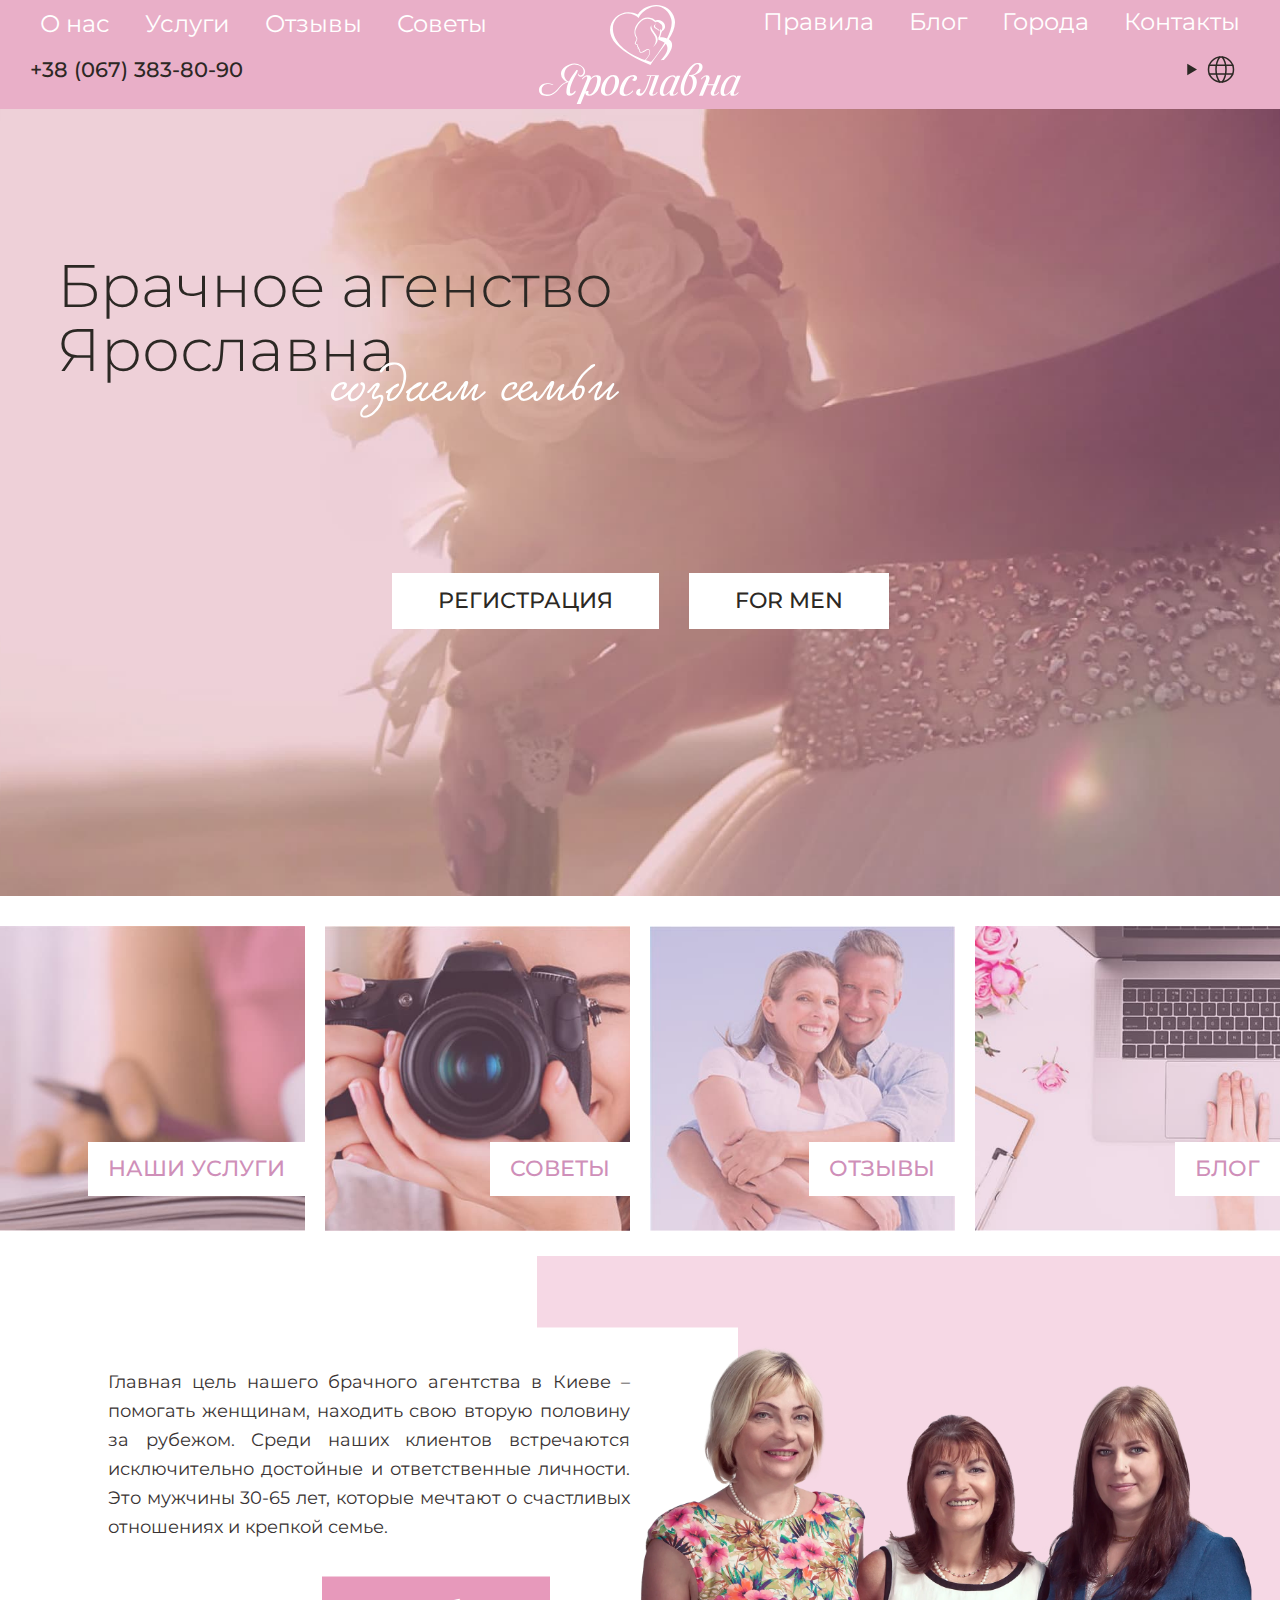
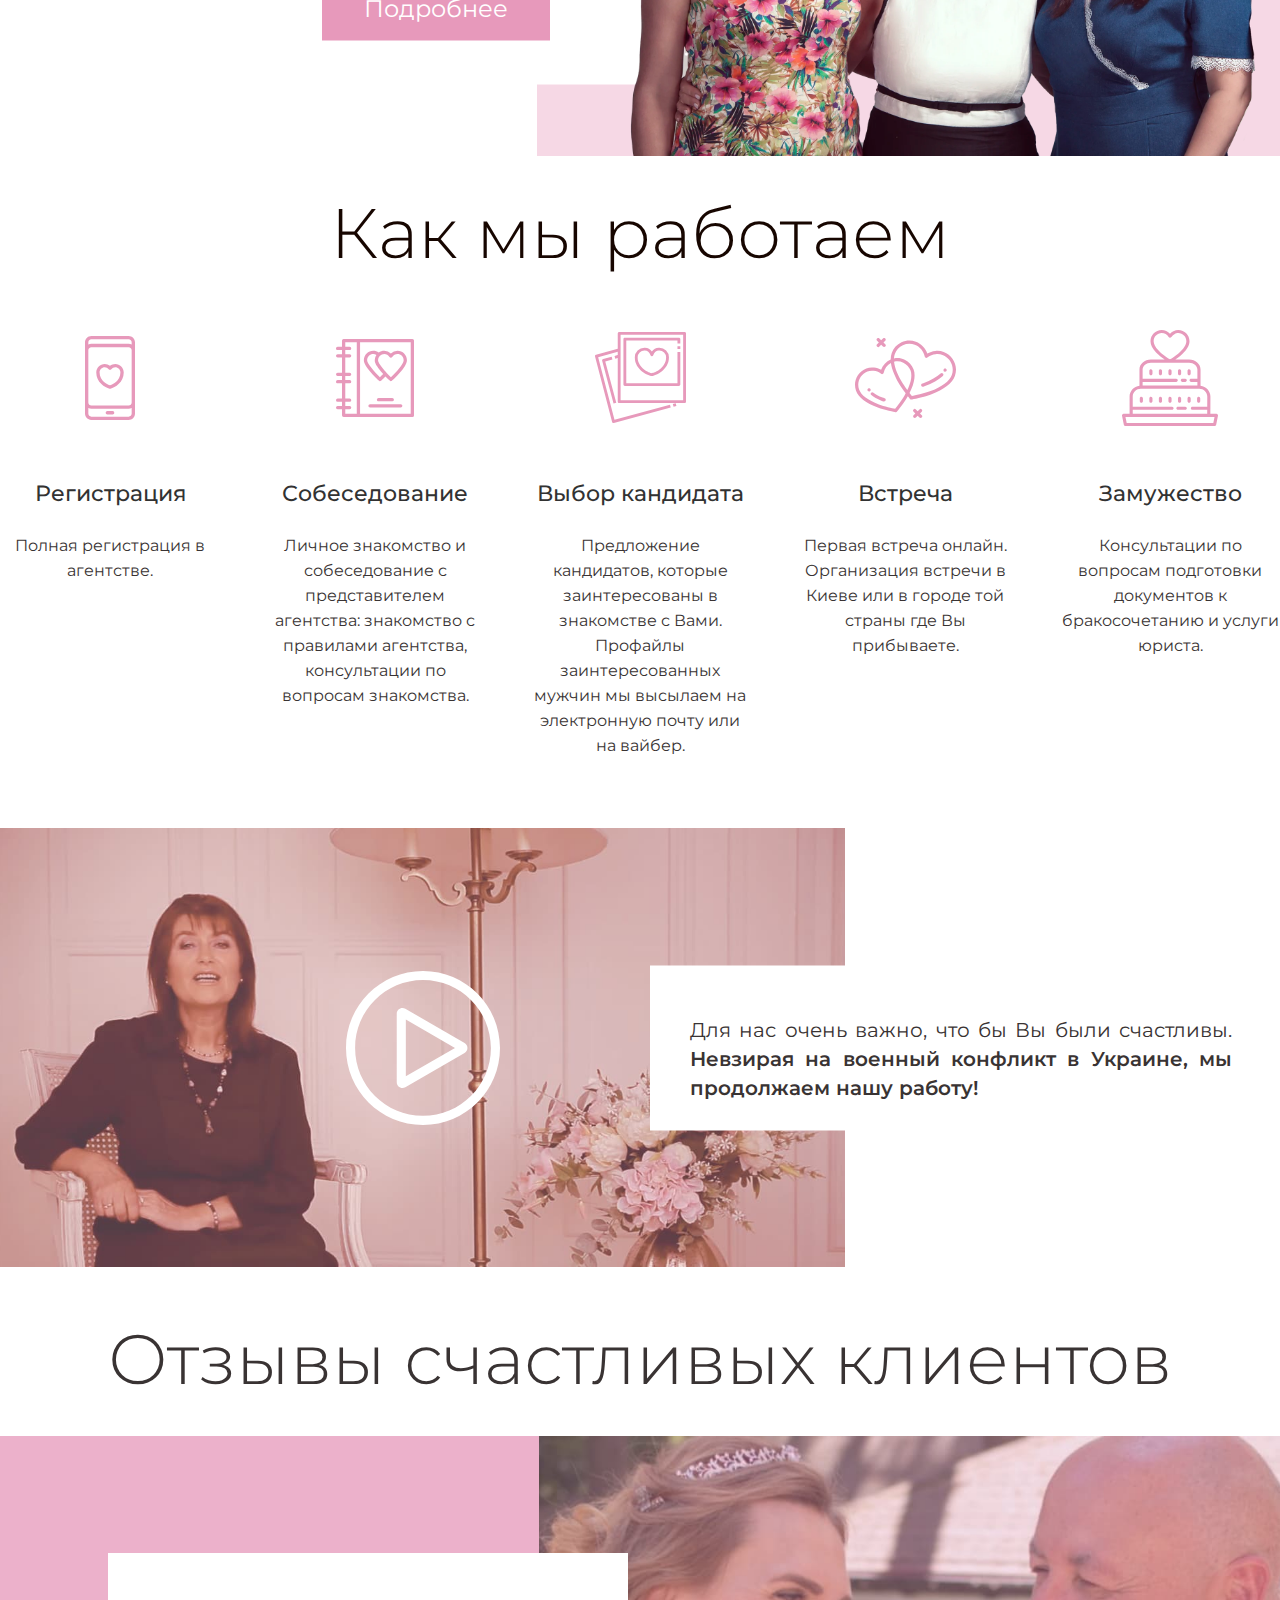
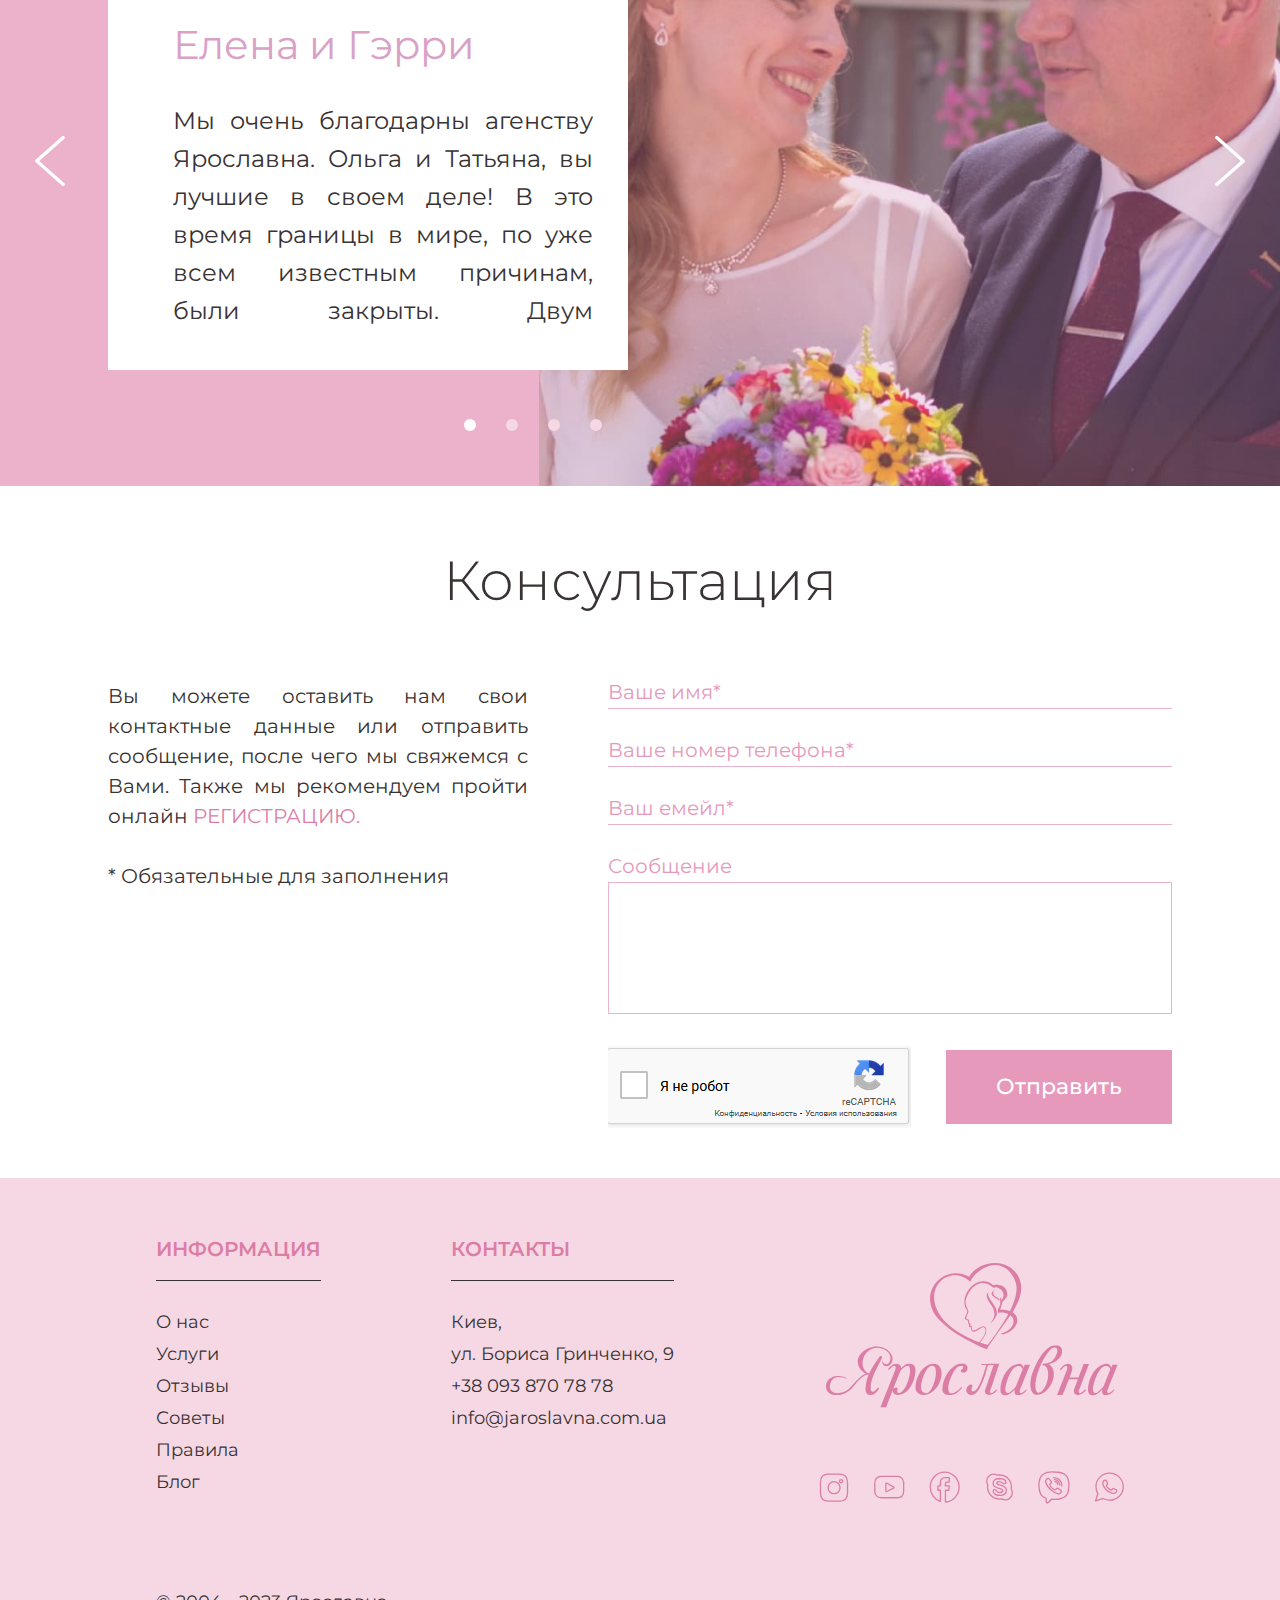
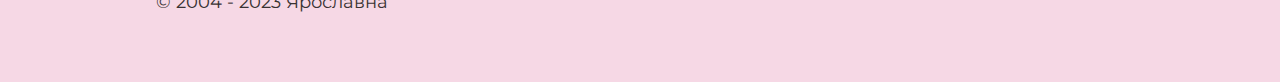
==== commit e3dc398a: "Add files via upload" ====
--- a/index.html
+++ b/index.html
@@ -326,25 +326,7 @@
                 <div class="steps__inner">
                     <div class="steps__item steps-item">
                         <div class="steps-item__icon">
-                            <svg width="63" height="106" viewBox="0 0 63 106" fill="none"
-                                xmlns="http://www.w3.org/2000/svg">
-                                <g id="Layer_1" clip-path="url(#clip0_316_751)">
-                                    <path id="Vector"
-                                        d="M8.00761 106H54.9951C59.4101 106 63.0027 102.373 63.0027 97.9163V8.08374C63.0027 3.62673 59.4101 0 54.9951 0H8.00761C3.59258 0 0 3.62673 0 8.08374V97.919C0 102.376 3.59258 106.003 8.00761 106.003V106ZM54.9977 101.759H8.00761C5.90725 101.759 4.20071 100.037 4.20071 97.9163V90.9387C5.3393 91.5661 6.62255 91.9556 8.00761 91.9556H54.9951C56.3801 91.9556 57.6634 91.5661 58.802 90.9387V97.9163C58.802 100.034 57.0954 101.759 54.9977 101.759ZM4.20071 17.8875C4.20071 15.7672 5.90993 14.0444 8.00761 14.0444H54.9951C57.0954 14.0444 58.802 15.7672 58.802 17.8875V83.8718C58.802 85.9921 57.0927 87.7149 54.9951 87.7149H8.00493C5.90458 87.7149 4.19804 85.9921 4.19804 83.8745V17.8875H4.20071ZM8.00493 4.23794H54.9924C57.0927 4.23794 58.7993 5.96071 58.7993 8.08103V10.8207C57.6607 10.1932 56.3774 9.8038 54.9924 9.8038H8.00493C6.61988 9.8038 5.33662 10.1932 4.19804 10.8207V8.08103C4.19804 5.96341 5.90725 4.23794 8.00493 4.23794Z"
-                                        fill="#E799BB" />
-                                    <path id="Vector_2"
-                                        d="M34.8278 94.7385H28.1785C27.0185 94.7385 26.0781 95.6878 26.0781 96.8589C26.0781 98.0299 27.0185 98.9792 28.1785 98.9792H34.8278C35.9878 98.9792 36.9282 98.0299 36.9282 96.8589C36.9282 95.6878 35.9878 94.7385 34.8278 94.7385Z"
-                                        fill="#E799BB" />
-                                    <path id="Vector_3"
-                                        d="M30.9271 66.4792C31.1173 66.5333 31.3102 66.5603 31.5031 66.5603C31.6959 66.5603 31.8915 66.5333 32.079 66.4792C37.8657 64.8132 48.8096 58.3792 48.8096 45.9439C48.8096 40.0184 44.0355 35.199 38.1658 35.199C35.7145 35.199 33.3811 36.0563 31.5057 37.6033C29.6277 36.0563 27.2943 35.199 24.843 35.199C18.9732 35.199 14.1992 40.0184 14.1992 45.9439C14.1992 58.3792 25.143 64.8132 30.9297 66.4792H30.9271ZM24.843 39.4369C26.788 39.4369 28.6177 40.3429 29.8608 41.9224C30.6592 42.9338 32.3496 42.9311 33.148 41.9224C34.391 40.3429 36.2208 39.4369 38.1658 39.4369C41.7209 39.4369 44.6089 42.3551 44.6089 45.9439C44.6089 56.9377 34.1499 61.2892 31.5084 62.2142C28.9205 61.2892 18.3946 56.8539 18.3946 45.9439C18.3946 42.3551 21.2852 39.4369 24.8403 39.4369H24.843Z"
-                                        fill="#E799BB" />
-                                </g>
-                                <defs>
-                                    <clipPath id="clip0_316_751">
-                                        <rect width="63" height="106" fill="white" />
-                                    </clipPath>
-                                </defs>
-                            </svg>
+                            <img src="images/steps-icon-1.svg" alt="icon">
                         </div>
                         <div class="steps-item__inner">
                             <p class="steps-item__text">
@@ -357,19 +339,7 @@
                     </div>
                     <div class="steps__item steps-item">
                         <div class="steps-item__icon">
-                            <svg width="98" height="99" viewBox="0 0 98 99" fill="none"
-                                xmlns="http://www.w3.org/2000/svg">
-                                <g id="Layer_1" clip-path="url(#clip0_316_749)">
-                                    <path id="Vector"
-                                        d="M53.7714 52.8228C54.1677 53.1922 54.6725 53.3768 55.1773 53.3768C55.6821 53.3768 56.1581 53.2011 56.55 52.8518C56.6652 52.7494 59.0608 50.6002 62.1185 47.4765C64.5296 49.9839 66.5865 51.9462 67.5275 52.8228C67.9238 53.1922 68.4286 53.3768 68.9334 53.3768C69.4383 53.3768 69.9143 53.2011 70.3062 52.8518C72.2324 51.1319 89.137 35.7826 89.137 26.9409C89.137 20.3576 83.8055 15.0001 77.254 15.0001C74.0878 15.0001 71.1276 16.2438 68.9334 18.4219C66.7393 16.2438 63.7813 15.0001 60.6129 15.0001C58.0357 15.0001 55.6666 15.8344 53.7271 17.2472C51.7278 15.8055 49.3587 15.0001 46.8568 15.0001C40.3761 15.0001 35.1575 20.2196 34.9738 26.8831C34.7612 34.6746 50.5964 49.8549 53.7714 52.8206V52.8228ZM53.054 25.4191C53.116 25.1321 53.2245 24.8629 53.3153 24.587C53.3861 24.3734 53.4348 24.1487 53.5212 23.944C53.7094 23.4991 53.9418 23.0741 54.2075 22.6692C54.2208 22.6492 54.2297 22.6247 54.243 22.6024C54.5286 22.1775 54.8518 21.7792 55.2172 21.4099C56.6098 20.0082 58.5095 19.1517 60.6129 19.1517C63.2942 19.1517 65.7518 20.5244 67.1821 22.8227C67.9371 24.0353 69.9298 24.0353 70.6848 22.8227C72.1151 20.5244 74.5705 19.1517 77.254 19.1517C81.5272 19.1517 85.0033 22.6447 85.0033 26.9387C85.0033 31.849 75.6864 42.208 68.9622 48.4643C67.2618 46.8201 65.4551 44.9757 63.6905 43.0668C63.6794 43.0557 63.6772 43.0401 63.6661 43.029C63.0329 42.3482 62.4373 41.694 61.8749 41.0644C61.8351 41.0199 61.7996 40.9776 61.7598 40.9331C61.3768 40.5015 61.0203 40.0899 60.6683 39.6828C58.9213 37.647 57.3161 35.6224 56.0187 33.7624C56.0164 33.7579 56.012 33.7535 56.0098 33.7513C55.7906 33.4376 55.5936 33.135 55.3943 32.8302C53.6584 30.1559 53.0872 28.5317 52.9234 27.6462C52.8879 27.4193 52.8525 27.1946 52.8592 26.9966C52.8747 26.4537 52.9411 25.9264 53.0518 25.4169L53.054 25.4191ZM46.8568 19.1561C48.2738 19.1561 49.6354 19.541 50.8244 20.2619C50.5233 20.7113 50.262 21.1852 50.0207 21.6769C49.9897 21.7414 49.9565 21.8037 49.9255 21.8705C49.693 22.3622 49.4871 22.8694 49.3188 23.3967C49.3188 23.4034 49.3144 23.4101 49.3144 23.4167C49.1616 23.904 49.0465 24.4068 48.9513 24.9185C48.9269 25.0431 48.907 25.1677 48.8871 25.2923C48.8074 25.8129 48.7476 26.3424 48.7321 26.8853V26.8898C48.7055 27.8865 48.6546 30.2716 52.3123 35.6913C52.4075 35.8337 52.5093 35.9761 52.609 36.1185C52.8304 36.4389 53.0518 36.7593 53.2975 37.0997C55.0976 39.6182 57.2143 42.1457 59.2911 44.4462C57.6571 46.1193 56.2002 47.5232 55.1972 48.4665C48.028 41.5428 38.9945 31.0859 39.1052 27.0032C39.227 22.6047 42.6301 19.1606 46.8568 19.1606V19.1561ZM95.9343 0H28.1743H9.59365C8.45118 0 7.5279 0.929995 7.5279 2.0758V9.83615H2.06574C0.923275 9.83615 0 10.7661 0 11.9119C0 13.0578 0.925489 13.9878 2.06574 13.9878H7.5279V19.2918H2.06574C0.923275 19.2918 0 20.2218 0 21.3699C0 22.5179 0.925489 23.4457 2.06574 23.4457H7.5279V42.6952H2.06574C0.923275 42.6952 0 43.6252 0 44.7733C0 45.9213 0.925489 46.8491 2.06574 46.8491H7.5279V52.1532H2.06574C0.923275 52.1532 0 53.0832 0 54.229C0 55.3748 0.925489 56.3048 2.06574 56.3048H7.5279V75.5543H2.06574C0.923275 75.5543 0 76.4843 0 77.6324C0 78.7804 0.925489 79.7082 2.06574 79.7082H7.5279V85.0123H2.06574C0.923275 85.0123 0 85.9422 0 87.0881C0 88.2339 0.925489 89.1639 2.06574 89.1639H7.5279V96.9242C7.5279 98.0722 8.45339 99 9.59365 99H95.932C97.0745 99 98 98.0722 98 96.9242V2.07803C98 0.929995 97.0745 0 95.9343 0ZM26.1085 94.8462H11.6616V89.1639H17.1215C18.264 89.1639 19.1873 88.2339 19.1873 87.0881C19.1873 85.9422 18.2618 85.0123 17.1215 85.0123H11.6616V79.7082H17.1215C18.264 79.7082 19.1873 78.7782 19.1873 77.6324C19.1873 76.4865 18.2618 75.5566 17.1215 75.5566H11.6616V56.307H17.1215C18.264 56.307 19.1873 55.377 19.1873 54.2312C19.1873 53.0854 18.2618 52.1554 17.1215 52.1554H11.6616V46.8513H17.1215C18.264 46.8513 19.1873 45.9213 19.1873 44.7755C19.1873 43.6297 18.2618 42.6997 17.1215 42.6997H11.6616V23.4501H17.1215C18.264 23.4501 19.1873 22.5201 19.1873 21.3743C19.1873 20.2285 18.2618 19.2985 17.1215 19.2985H11.6616V13.9944H17.1215C18.264 13.9944 19.1873 13.0644 19.1873 11.9186C19.1873 10.7728 18.2618 9.84282 17.1215 9.84282H11.6616V4.15606H26.1085V94.8506V94.8462ZM93.8685 94.8462H30.2422V4.15161H93.8685V94.8462ZM70.6715 79.0296C71.814 79.0296 72.7372 78.0996 72.7372 76.9538C72.7372 75.808 71.8118 74.878 70.6715 74.878H53.4393C52.2968 74.878 51.3735 75.808 51.3735 76.9538C51.3735 78.0996 52.299 79.0296 53.4393 79.0296H70.6715ZM81.3478 82.7807H42.7585C41.616 82.7807 40.6927 83.7107 40.6927 84.8565C40.6927 86.0023 41.6182 86.9323 42.7585 86.9323H81.3478C82.4903 86.9323 83.4136 86.0023 83.4136 84.8565C83.4136 83.7107 82.4881 82.7807 81.3478 82.7807Z"
-                                        fill="#E799BB" />
-                                </g>
-                                <defs>
-                                    <clipPath id="clip0_316_749">
-                                        <rect width="98" height="99" fill="white" />
-                                    </clipPath>
-                                </defs>
-                            </svg>
+                            <img src="images/steps-icon-2.svg" alt="icon">
                         </div>
                         <div class="steps-item__inner">
                             <p class="steps-item__text">
@@ -383,20 +353,7 @@
                     </div>
                     <div class="steps__item steps-item">
                         <div class="steps-item__icon">
-                            <svg width="116" height="115" viewBox="0 0 116 115" fill="none"
-                                xmlns="http://www.w3.org/2000/svg">
-                                <g id="Layer_1" clip-path="url(#clip0_316_747)">
-                                    <path id="Vector"
-                                        d="M105.124 17.9688H108.75V21.5625H105.124V17.9688ZM106.937 68.2812H38.0583C37.5777 68.2812 37.1158 68.0923 36.776 67.7555C36.4363 67.4188 36.2457 66.9608 36.2457 66.4844V8.98438C36.2457 8.50795 36.4363 8.05 36.776 7.71321C37.1158 7.37643 37.5777 7.1875 38.0583 7.1875H106.937C107.938 7.1875 108.75 7.9925 108.75 8.98438V14.375H105.124V10.7812H39.8709V64.6875H105.124V25.1562H108.75V66.4844C108.75 67.4762 107.938 68.2812 106.937 68.2812ZM72.4977 55.7031C68.193 55.7031 50.7465 48.1912 50.7465 32.3438C50.6326 28.9738 51.9335 25.7107 54.3386 23.3265C56.7436 20.9423 60.0374 19.6547 63.4347 19.7656C67.0972 19.6979 70.5297 21.5255 72.4977 24.5874C74.4656 21.5255 77.8982 19.6979 81.5607 19.7656C84.9601 19.6527 88.2517 20.9423 90.6568 23.3265C93.0618 25.7107 94.3607 28.9759 94.2488 32.3438C94.2488 48.1912 76.8023 55.7031 72.4977 55.7031ZM88.0881 25.8729C86.3646 24.1644 83.9947 23.2526 81.5607 23.3594C78.0163 23.3594 75.547 25.3657 74.2212 29.3188C73.9767 30.0561 73.2828 30.5551 72.4997 30.5551C71.7167 30.5551 71.0227 30.0561 70.7783 29.3188C69.4504 25.3657 66.9791 23.3594 63.4347 23.3594C61.0006 23.2526 58.6308 24.1644 56.9073 25.8729C55.1837 27.5815 54.264 29.9308 54.3717 32.3438C54.3717 45.4743 69.4359 52.1094 72.4977 52.1094C75.5594 52.1094 90.6236 45.4743 90.6236 32.3438C90.7314 29.9308 89.8116 27.5815 88.0881 25.8729ZM103.79 93.3738L100.157 94.3575L99.2019 90.8911L102.835 89.9074L103.79 93.3738ZM1.32785 28.8137L28.9953 21.2914V1.79688C28.9953 1.32045 29.1859 0.8625 29.5257 0.525714C29.8654 0.188929 30.3273 0 30.8079 0H114.187C115.188 0 116 0.805 116 1.79688V88.0469C116 89.0387 115.188 89.8438 114.187 89.8438H30.8079C30.3273 89.8438 29.8654 89.6548 29.5257 89.318C29.1859 88.9813 28.9953 88.5233 28.9953 88.0469V32.814L25.8549 33.6786L24.8833 30.2142L28.9933 29.0806V25.0187L4.0105 31.8037L24.846 110.991L95.5829 91.8686L96.5358 95.3371L24.0319 114.938C23.8766 114.979 23.717 115 23.5555 115C22.7331 114.998 22.0163 114.446 21.8092 113.657L0.0579987 31.0007C-0.192657 30.052 0.372871 29.0765 1.32578 28.8137H1.32785ZM32.6205 86.25H112.375V3.59375H32.6205V86.25ZM23.6197 90.3079L9.11891 36.4057C8.86204 35.4529 9.42965 34.4733 10.3867 34.2084L21.2623 31.2122L22.2318 34.6766L13.0818 37.1922L27.1206 89.3776L23.6176 90.3058L23.6197 90.3079Z"
-                                        fill="#E799BB" />
-                                </g>
-                                <defs>
-                                    <clipPath id="clip0_316_747">
-                                        <rect width="116" height="115" fill="white"
-                                            transform="matrix(-1 0 0 1 116 0)" />
-                                    </clipPath>
-                                </defs>
-                            </svg>
+                            <img src="images/steps-icon-3.svg" alt="icon">
                         </div>
                         <div class="steps-item__inner">
                             <p class="steps-item__text">
@@ -410,19 +367,7 @@
                     </div>
                     <div class="steps__item steps-item">
                         <div class="steps-item__icon">
-                            <svg width="127" height="101" viewBox="0 0 127 101" fill="none"
-                                xmlns="http://www.w3.org/2000/svg">
-                                <g id="Layer_1" clip-path="url(#clip0_316_755)">
-                                    <path id="Vector"
-                                        d="M19.5735 64.7824C19.522 64.6599 19.4494 64.5351 19.3792 64.422C19.3089 64.3089 19.2246 64.2053 19.124 64.1134C19.0327 64.0215 18.9296 63.9297 18.8173 63.8566C18.7049 63.7836 18.5808 63.7224 18.459 63.6705C18.3373 63.6187 18.2132 63.5763 18.0797 63.548C17.8128 63.4962 17.5459 63.4962 17.2813 63.548C17.1479 63.5763 17.0261 63.6187 16.902 63.6705C16.7686 63.7224 16.6562 63.7836 16.5438 63.8566C16.4314 63.9273 16.3284 64.0215 16.2371 64.1134C16.1341 64.2053 16.0521 64.3089 15.9819 64.422C15.9093 64.5351 15.839 64.6599 15.7875 64.7824C15.736 64.9049 15.6962 65.0297 15.6751 65.164C15.6447 65.2983 15.633 65.4325 15.633 65.5668C15.633 65.8448 15.6845 66.1133 15.7875 66.3607C15.8906 66.608 16.0427 66.8341 16.2394 67.0297C16.4244 67.2158 16.6492 67.3712 16.895 67.4725C17.1502 67.5738 17.4078 67.628 17.684 67.628C17.8175 67.628 17.951 67.6162 18.0821 67.5856C18.2155 67.5644 18.349 67.5243 18.4707 67.4725C18.5948 67.4207 18.7072 67.3571 18.8196 67.2864C18.932 67.204 19.035 67.1215 19.1263 67.0297C19.3206 66.8341 19.4752 66.608 19.5782 66.3607C19.6812 66.1133 19.7327 65.8448 19.7327 65.5668C19.7327 65.4325 19.7234 65.2983 19.6906 65.164C19.6695 65.0297 19.6297 64.9072 19.5782 64.7824H19.5735ZM37.1946 76.0941C36.1948 75.7926 35.3074 75.4934 34.5559 75.2108C29.6273 73.3545 25.8039 71.2627 23.1933 68.9872C22.3363 68.2405 21.0439 68.337 20.304 69.1945C19.5641 70.0566 19.6555 71.357 20.5124 72.1013C23.4929 74.6972 27.7355 77.0434 33.1206 79.0693C33.9541 79.3826 34.9258 79.71 36.0099 80.0375C36.2065 80.0963 36.4055 80.127 36.6022 80.127C37.4826 80.127 38.295 79.5498 38.5643 78.6618C38.8921 77.5735 38.2786 76.4216 37.1969 76.0918L37.1946 76.0941ZM111.451 17.5214C108.356 16.3648 104.815 15.9784 100.929 16.3718C97.2575 16.744 93.8297 17.8653 90.9124 19.6415C88.653 12.7842 83.3521 7.20373 76.5318 4.69734C70.6034 2.52073 64.1811 2.80105 58.4541 5.48883C52.7248 8.1766 48.3839 12.942 46.2299 18.9112C45.3378 21.3846 44.8906 24.1101 44.8883 27.0782C39.2269 29.5257 34.8415 34.3406 32.856 40.192C30.2267 38.6278 27.1619 37.6385 23.884 37.304C20.3251 36.9459 17.0776 37.2993 14.2422 38.3664C3.0482 42.5735 -2.76071 55.1808 1.28984 66.4737C4.30785 74.888 13.5258 82.0468 28.6884 87.7545C36.8902 90.8404 50.3413 93.5022 50.9103 93.613C51.0414 93.6389 51.1725 93.6506 51.3036 93.6506C51.917 93.6506 52.5047 93.375 52.8981 92.8851C53.2586 92.4351 61.7952 81.7759 66.2087 73.901C66.286 73.7644 66.3609 73.6254 66.4358 73.4888C67.953 75.4581 68.9973 76.7537 69.1237 76.9092C69.517 77.3968 70.1024 77.6701 70.7135 77.6701C70.8422 77.6701 70.9734 77.6606 71.1068 77.6347C71.732 77.5122 86.527 74.603 95.5436 71.2321C112.179 65.0062 122.289 57.2067 125.593 48.0527C130.015 35.7846 123.673 22.089 111.451 17.5214ZM62.6405 71.8728C59.1425 78.1105 52.6967 86.4919 50.4795 89.3186C46.9627 88.586 36.6233 86.3388 30.1213 83.8913C16.1387 78.6264 7.73326 72.2969 5.14372 65.0721C1.85176 55.8922 6.57663 45.6453 15.6751 42.2249C17.9158 41.3792 20.5405 41.1036 23.4695 41.4028C26.7006 41.7326 29.6507 42.8209 32.0038 44.5546C32.2684 44.7501 32.5259 44.9527 32.7811 45.1623C33.3407 45.6241 34.0993 45.756 34.7806 45.5063C35.462 45.2589 35.9607 44.6677 36.0941 43.9516C37.0986 38.6043 40.5006 34.0132 45.1856 31.5021C45.7593 35.8647 47.1547 40.6702 49.379 45.902L51.9053 51.3223C52.7131 52.9242 53.5794 54.5472 54.4832 56.149C56.9767 60.5705 60.6667 65.7953 63.7198 69.8988C63.3686 70.556 63.0104 71.2156 62.6428 71.8705L62.6405 71.8728ZM65.7662 65.7482C63.0666 62.0522 60.0978 57.7508 58.0444 54.1161C57.1711 52.5708 56.3352 51.0043 55.586 49.5179L53.1182 44.2177C50.8751 38.9411 49.5429 34.1828 49.1215 29.9756C52.9988 28.9862 57.0634 29.3655 60.7463 31.0945C65.0193 33.0992 68.2574 36.6679 69.8612 41.1413C71.8163 46.5922 70.8891 53.8947 67.1359 62.7848L65.7662 65.7458V65.7482ZM121.736 46.6393C118.864 54.6061 109.568 61.5787 94.1107 67.3618C86.8618 70.0755 75.2791 72.5654 71.5306 73.338C70.8633 72.4924 69.8074 71.1426 68.5501 69.4866C68.5594 69.4677 68.5688 69.4489 68.5805 69.4277L70.8774 64.4644C75.0801 54.5213 76.033 46.2059 73.7151 39.7444C71.7366 34.2299 67.7446 29.8319 62.4766 27.3609C58.2106 25.3586 53.5302 24.8191 49.0138 25.7684C49.1261 23.7991 49.4797 21.9806 50.0814 20.3152C51.8609 15.3825 55.4478 11.4415 60.1844 9.22015C62.8137 7.9858 65.6187 7.36627 68.433 7.36627C70.6877 7.36627 72.9495 7.76437 75.1246 8.56293C81.575 10.9303 86.3795 16.6239 87.6626 23.4199C87.7984 24.1336 88.2971 24.7249 88.9761 24.9722C89.6527 25.2196 90.4137 25.09 90.9733 24.6307C91.2542 24.3998 91.5422 24.176 91.8349 23.9617C94.4572 22.0395 97.7445 20.8334 101.338 20.4683C104.6 20.1408 107.52 20.4447 110.023 21.3823C120.142 25.1654 125.398 36.496 121.739 46.6417L121.736 46.6393ZM115.169 39.8716C115.117 39.7468 115.056 39.6243 114.984 39.5112C114.902 39.3981 114.82 39.2945 114.729 39.2026C113.97 38.43 112.589 38.43 111.83 39.2026C111.739 39.2945 111.645 39.3981 111.575 39.5112C111.502 39.6243 111.441 39.7491 111.39 39.8716C111.338 39.9941 111.299 40.1189 111.268 40.2532C111.247 40.3875 111.226 40.5218 111.226 40.656C111.226 41.212 111.441 41.7278 111.83 42.1189C112.219 42.5005 112.732 42.7172 113.275 42.7172C113.827 42.7172 114.34 42.5005 114.729 42.1189C115.117 41.7278 115.323 41.212 115.323 40.656C115.323 40.5218 115.312 40.3875 115.293 40.2532C115.263 40.1189 115.223 39.9965 115.171 39.8716H115.169ZM107.634 44.8326C102.837 49.3483 95.5295 53.4612 85.9183 57.0583C85.4874 57.2185 85.0449 57.3786 84.586 57.5388C83.516 57.9087 82.9494 59.0841 83.317 60.1606C83.612 61.0134 84.4034 61.5505 85.2533 61.5505C85.4757 61.5505 85.7005 61.5128 85.9206 61.4374C86.41 61.2678 86.8829 61.0958 87.3418 60.9262C97.4659 57.1384 105.234 52.7357 110.43 47.8478C111.256 47.0704 111.299 45.7654 110.526 44.9339C109.753 44.1047 108.456 44.0599 107.63 44.8373L107.634 44.8326ZM83.9328 90.1384C83.1367 89.3257 81.8396 89.3233 81.0365 90.1243L78.7912 92.3621L76.5458 90.1243C75.7427 89.3233 74.4456 89.3281 73.6495 90.1384C72.8535 90.9464 72.8605 92.2514 73.6636 93.0523L75.8809 95.2619L73.6636 97.4715C72.8582 98.2724 72.8535 99.5774 73.6495 100.385C74.0499 100.793 74.5767 100.995 75.1059 100.995C75.628 100.995 76.1478 100.798 76.5458 100.4L78.7912 98.1617L81.0365 100.4C81.4346 100.798 81.9567 100.995 82.4788 100.995C83.0056 100.995 83.5348 100.793 83.9328 100.385C84.7289 99.5774 84.7218 98.2724 83.9187 97.4715L81.7015 95.2619L83.9187 93.0523C84.7242 92.2514 84.7289 90.9464 83.9328 90.1384ZM30.0019 5.73617L27.7847 7.94575C26.9816 8.74667 26.9745 10.0517 27.7706 10.8597C28.171 11.2672 28.6978 11.4698 29.2269 11.4698C29.7467 11.4698 30.2688 11.2719 30.6692 10.8738L32.9146 8.63595L35.1599 10.8738C35.5603 11.2719 36.0801 11.4698 36.6022 11.4698C37.129 11.4698 37.6558 11.2672 38.0562 10.8597C38.8523 10.0517 38.8476 8.74667 38.0422 7.94575L35.8249 5.73617L38.0422 3.52659C38.8452 2.72567 38.8523 1.42065 38.0562 0.612674C37.2601 -0.200019 35.963 -0.202375 35.1576 0.59854L32.9122 2.83639L30.6669 0.59854C29.8614 -0.202375 28.5643 -0.197663 27.7683 0.612674C26.9722 1.42065 26.9769 2.72567 27.7823 3.52659L29.9996 5.73617H30.0019Z"
-                                        fill="#E799BB" />
-                                </g>
-                                <defs>
-                                    <clipPath id="clip0_316_755">
-                                        <rect width="127" height="101" fill="white" />
-                                    </clipPath>
-                                </defs>
-                            </svg>
+                            <img src="images/steps-icon-4.svg" alt="icon">
                         </div>
                         <div class="steps-item__inner">
                             <p class="steps-item__text">
@@ -436,19 +381,7 @@
                     </div>
                     <div class="steps__item steps-item">
                         <div class="steps-item__icon">
-                            <svg width="122" height="125" viewBox="0 0 122 125" fill="none"
-                                xmlns="http://www.w3.org/2000/svg">
-                                <g id="Layer_1" clip-path="url(#clip0_316_757)">
-                                    <path id="Vector"
-                                        d="M121.545 109.942C121.165 109.477 120.598 109.207 119.999 109.207H112.283L112.31 102.302C112.347 102.147 112.37 101.988 112.37 101.825C112.37 101.661 112.349 101.512 112.315 101.362L112.372 86.6936C112.372 79.3825 106.873 73.341 99.8074 72.5046V51.5161C99.8074 44.3594 93.2931 38.5369 85.2885 38.5369H67.7434C69.8691 37.0691 72.1914 35.3687 73.9559 33.8272C81.8142 26.9562 85.7959 20.4885 85.7959 14.606C85.7959 6.59908 79.4074 0.046083 71.5537 0H71.4874C69.4988 0 67.4325 0.52765 65.3434 1.56452C63.6748 2.39171 62.2074 3.48618 61.0165 4.78341C58.3377 1.78111 54.5022 0 50.4657 0C42.6051 0 36.2119 6.553 36.2119 14.606C36.2119 19.1452 38.5868 24.0484 43.3137 29.2304L45.7205 31.6912C46.4611 32.4032 47.2451 33.1221 48.0519 33.8272C49.8394 35.3894 52.1457 37.0806 54.2531 38.5369H36.7194C28.7148 38.5369 22.2005 44.3594 22.2005 51.5161V65.5645C22.2005 65.5645 22.2005 65.576 22.2005 65.583C22.2005 65.5899 22.2005 65.5945 22.2005 65.6014V72.5046C15.1354 73.341 9.63595 79.3825 9.63595 86.6936V109.207H1.99938C1.40281 109.207 0.835951 109.477 0.454237 109.942C0.0748085 110.41 -0.0783344 111.021 0.0382371 111.613L2.33538 123.373C2.52052 124.32 3.34109 125 4.29652 125H117.702C118.658 125 119.481 124.318 119.663 123.373L121.961 111.613C122.077 111.021 121.924 110.408 121.545 109.942ZM50.6737 30.7811C49.9148 30.1175 49.1765 29.4424 48.5274 28.818L46.2119 26.4493C42.2325 22.0853 40.2119 18.1014 40.2119 14.6037C40.2119 8.77419 44.8108 4.02995 50.4634 4.02995C54.0542 4.02995 57.4302 6.00461 59.2702 9.18894C59.6291 9.80876 60.2874 10.1889 60.9959 10.1889C61.7068 10.1889 62.3628 9.80876 62.7217 9.19124C62.8222 9.02074 62.9251 8.85254 63.0302 8.69124C63.9788 7.24424 65.3845 6.02995 67.0988 5.18203C68.1571 4.65438 69.7731 4.03226 71.4782 4.03226H71.5194C77.1811 4.06452 81.7845 8.80876 81.7845 14.606C81.7845 19.2696 78.2645 24.712 71.3228 30.7834C68.26 33.4608 63.172 36.7903 60.9914 38.1797C58.8268 36.8041 53.7914 33.5161 50.6645 30.7834L50.6737 30.7811ZM26.2005 67.5991H68.9342C70.0382 67.5991 70.9342 66.6959 70.9342 65.583C70.9342 64.47 70.0382 63.5668 68.9342 63.5668H26.1982V51.5161C26.1982 46.583 30.916 42.5691 36.7171 42.5691H60.98C60.98 42.5691 60.9937 42.5691 61.0005 42.5691C61.0005 42.5691 61.0119 42.5691 61.0188 42.5691H85.284C91.0851 42.5691 95.8028 46.583 95.8028 51.5161V63.5668H87.7914C86.6874 63.5668 85.7914 64.47 85.7914 65.583C85.7914 66.6959 86.6874 67.5991 87.7914 67.5991H95.8028V72.4009H26.1982V67.5991H26.2005ZM13.636 103.841H63.5857C64.6897 103.841 65.5857 102.938 65.5857 101.825C65.5857 100.712 64.6897 99.8088 63.5857 99.8088H13.6337V86.6912C13.6337 81.0346 18.228 76.4309 23.8759 76.4309H24.1754C24.1754 76.4309 24.1914 76.4309 24.2005 76.4309C24.2097 76.4309 24.2165 76.4309 24.2257 76.4309H97.7479C97.7662 76.4309 97.7845 76.4332 97.8028 76.4332C97.8234 76.4332 97.8417 76.4332 97.8622 76.4309H98.1251C103.773 76.4309 108.367 81.0346 108.367 86.682L108.317 99.8064H89.4485C88.3445 99.8064 87.4485 100.71 87.4485 101.823C87.4485 102.935 88.3445 103.839 89.4485 103.839H108.301L108.281 109.205H13.6337V103.839L13.636 103.841ZM116.059 120.968H5.93995L4.43138 113.24H11.62C11.62 113.24 11.6291 113.24 11.6337 113.24H117.565L116.057 120.968H116.059ZM80.4222 99.8088H71.076C69.9719 99.8088 69.076 100.712 69.076 101.825C69.076 102.938 69.9719 103.841 71.076 103.841H80.4222C81.5262 103.841 82.4222 102.938 82.4222 101.825C82.4222 100.712 81.5262 99.8088 80.4222 99.8088ZM36.7285 86.9055C35.6245 86.9055 34.7285 87.8088 34.7285 88.9217V92.8525C34.7285 93.9654 35.6245 94.8687 36.7285 94.8687C37.8325 94.8687 38.7285 93.9677 38.7285 92.8525V88.9217C38.7285 87.8088 37.8325 86.9055 36.7285 86.9055ZM48.8634 86.9055C47.7594 86.9055 46.8634 87.8088 46.8634 88.9217V92.8525C46.8634 93.9654 47.7594 94.8687 48.8634 94.8687C49.9674 94.8687 50.8634 93.9677 50.8634 92.8525V88.9217C50.8634 87.8088 49.9674 86.9055 48.8634 86.9055ZM61.0028 86.9055C59.8988 86.9055 59.0028 87.8088 59.0028 88.9217V92.8525C59.0028 93.9654 59.8988 94.8687 61.0028 94.8687C62.1068 94.8687 63.0028 93.9677 63.0028 92.8525V88.9217C63.0028 87.8088 62.1068 86.9055 61.0028 86.9055ZM73.1422 94.8687C74.2462 94.8687 75.1422 93.9677 75.1422 92.8525V88.9217C75.1422 87.8088 74.2462 86.9055 73.1422 86.9055C72.0382 86.9055 71.1422 87.8088 71.1422 88.9217V92.8525C71.1422 93.9654 72.0382 94.8687 73.1422 94.8687ZM85.2771 86.9055C84.1731 86.9055 83.2771 87.8088 83.2771 88.9217V92.8525C83.2771 93.9654 84.1731 94.8687 85.2771 94.8687C86.3811 94.8687 87.2771 93.9677 87.2771 92.8525V88.9217C87.2771 87.8088 86.3811 86.9055 85.2771 86.9055ZM97.4165 94.8687C98.5205 94.8687 99.4165 93.9677 99.4165 92.8525V88.9217C99.4165 87.8088 98.5205 86.9055 97.4165 86.9055C96.3125 86.9055 95.4165 87.8088 95.4165 88.9217V92.8525C95.4165 93.9654 96.3125 94.8687 97.4165 94.8687ZM24.5891 86.9055C23.4851 86.9055 22.5891 87.8088 22.5891 88.9217V92.8525C22.5891 93.9654 23.4851 94.8687 24.5891 94.8687C25.6931 94.8687 26.5891 93.9677 26.5891 92.8525V88.9217C26.5891 87.8088 25.6931 86.9055 24.5891 86.9055ZM80.4222 63.5668H76.6691C75.5651 63.5668 74.6691 64.47 74.6691 65.583C74.6691 66.6959 75.5651 67.5991 76.6691 67.5991H80.4222C81.5262 67.5991 82.4222 66.6959 82.4222 65.583C82.4222 64.47 81.5262 63.5668 80.4222 63.5668ZM36.7285 51.0046C35.6245 51.0046 34.7285 51.9078 34.7285 53.0207V56.9516C34.7285 58.0645 35.6245 58.9677 36.7285 58.9677C37.8325 58.9677 38.7285 58.0645 38.7285 56.9516V53.0207C38.7285 51.9078 37.8325 51.0046 36.7285 51.0046ZM48.8634 51.0046C47.7594 51.0046 46.8634 51.9078 46.8634 53.0207V56.9516C46.8634 58.0645 47.7594 58.9677 48.8634 58.9677C49.9674 58.9677 50.8634 58.0645 50.8634 56.9516V53.0207C50.8634 51.9078 49.9674 51.0046 48.8634 51.0046ZM61.0028 51.0046C59.8988 51.0046 59.0028 51.9078 59.0028 53.0207V56.9516C59.0028 58.0645 59.8988 58.9677 61.0028 58.9677C62.1068 58.9677 63.0028 58.0645 63.0028 56.9516V53.0207C63.0028 51.9078 62.1068 51.0046 61.0028 51.0046ZM75.1422 53.0207C75.1422 51.9078 74.2462 51.0046 73.1422 51.0046C72.0382 51.0046 71.1422 51.9078 71.1422 53.0207V56.9516C71.1422 58.0645 72.0382 58.9677 73.1422 58.9677C74.2462 58.9677 75.1422 58.0645 75.1422 56.9516V53.0207ZM87.2771 56.9516V53.0207C87.2771 51.9078 86.3811 51.0046 85.2771 51.0046C84.1731 51.0046 83.2771 51.9078 83.2771 53.0207V56.9516C83.2771 58.0645 84.1731 58.9677 85.2771 58.9677C86.3811 58.9677 87.2771 58.0645 87.2771 56.9516Z"
-                                        fill="#E799BB" />
-                                </g>
-                                <defs>
-                                    <clipPath id="clip0_316_757">
-                                        <rect width="122" height="125" fill="white" />
-                                    </clipPath>
-                                </defs>
-                            </svg>
+                            <img src="images/steps-icon-5.svg" alt="icon">
                         </div>
                         <div class="steps-item__inner">
                             <p class="steps-item__text">
@@ -467,19 +400,7 @@
                     <a class="video__view" data-fancybox
                         href="https://music.youtube.com/watch?v=Ywob-f2T7U4&list=RDAMVMQXDRPtufEbA">
                         <img class="video__view-img" src="images/video-img.jpg" alt="img">
-                        <svg width="229" height="231" viewBox="0 0 229 231" fill="none"
-                            xmlns="http://www.w3.org/2000/svg">
-                            <g id="Layer_1" clip-path="url(#clip0_316_761)">
-                                <path id="Vector"
-                                    d="M114.5 0V0.0347857C51.2804 0.0347857 0 51.7205 0 115.517C0 179.314 51.2459 231 114.5 231C177.754 231 229 179.314 229 115.517C229 51.7205 177.72 0 114.5 0ZM114.5 217.306C58.8394 217.306 13.5487 171.627 13.5487 115.488C13.5487 59.3501 58.8394 13.6708 114.5 13.6708C170.161 13.6708 215.451 59.3501 215.451 115.488C215.451 171.627 170.161 217.306 114.5 217.306ZM176.334 108.027L88.2304 56.7296C86.845 55.918 85.3965 55.5585 83.9824 55.5585C79.539 55.5585 75.4519 59.1588 75.4519 64.1564V166.786C75.4519 171.818 79.539 175.389 83.9824 175.389C85.3965 175.389 86.845 175.03 88.2304 174.218L176.334 122.921C182.031 119.611 182.031 111.332 176.334 108.021V108.027ZM88.9719 158.054V72.9281L162.079 115.488L88.9719 158.049V158.054Z"
-                                    fill="white" />
-                            </g>
-                            <defs>
-                                <clipPath id="clip0_316_761">
-                                    <rect width="229" height="231" fill="white" />
-                                </clipPath>
-                            </defs>
-                        </svg>
+                        <img class="video__view-play" src="images/play-icon.svg" alt="play">
                     </a>
                     <div class="video__box">
                         <p class="video__box-text">
@@ -707,76 +628,32 @@
                         <ul class="socials__list">
                             <li class="socials__list-item">
                                 <a class="socials__list-link" href="#">
-                                    <svg width="30" height="29" viewBox="0 0 30 29" fill="none"
-                                        xmlns="http://www.w3.org/2000/svg">
-                                        <path
-                                            d="M22.1162 6.57153C21.2376 6.57153 20.5276 7.28159 20.5276 8.16013C20.5276 9.03867 21.2376 9.74271 22.1162 9.74271C22.9947 9.74271 23.7048 9.03266 23.7048 8.16013C23.7048 7.28761 22.9947 6.57153 22.1162 6.57153Z"
-                                            stroke="#DC7DA6" stroke-width="1.3" stroke-miterlimit="10"
-                                            stroke-linecap="round" />
-                                        <path
-                                            d="M15.0639 8.66553C11.7483 8.66553 9.05249 11.3613 9.05249 14.6769C9.05249 17.9925 11.7483 20.6883 15.0639 20.6883C18.3795 20.6883 21.0753 17.9925 21.0753 14.6769C21.0753 11.3613 18.3795 8.66553 15.0639 8.66553Z"
-                                            stroke="#DC7DA6" stroke-width="1.3" stroke-miterlimit="10"
-                                            stroke-linecap="round" />
-                                        <path
-                                            d="M20.4132 28.2043H9.61195C4.23238 28.2043 1.48242 25.4543 1.48242 20.0747V9.26747C1.48242 3.8879 4.23238 1.13794 9.61195 1.13794H20.4132C25.7928 1.13794 28.5427 3.8879 28.5427 9.26747V20.0747C28.5427 25.4543 25.7928 28.2043 20.4132 28.2043Z"
-                                            stroke="#DC7DA6" stroke-width="1.3" stroke-miterlimit="10"
-                                            stroke-linecap="round" />
-                                    </svg>
+                                    <img src="images/socials-icon-1.svg" alt="icon">
                                 </a>
                             </li>
                             <li class="socials__list-item">
                                 <a class="socials__list-link" href="#">
-                                    <svg width="31" height="24" viewBox="0 0 31 24" fill="none"
-                                        xmlns="http://www.w3.org/2000/svg">
-                                        <path
-                                            d="M29.6546 8.53913C29.6546 4.2788 27.4884 1.34497 23.2801 1.34497H7.29087C3.08846 1.34497 0.79248 4.2788 0.79248 8.53913V15.9245C0.79248 20.1788 3.08846 22.7243 7.29087 22.7243H23.2801C27.4825 22.7243 29.6546 20.1848 29.6546 15.9245V8.53913ZM19.9099 12.8771L12.9748 16.4921C12.2842 16.8865 11.8769 16.4384 11.8769 16.1097V8.62876C11.8769 8.30012 12.1307 7.83405 12.9807 8.25829L19.8686 12.0944C20.1637 12.2617 20.2109 12.7218 19.9158 12.8831L19.9099 12.8771Z"
-                                            stroke="#DC7DA6" stroke-width="1.3" stroke-miterlimit="10"
-                                            stroke-linecap="round" />
-                                    </svg>
+                                    <img src="images/socials-icon-2.svg" alt="icon">
                                 </a>
                             </li>
                             <li class="socials__list-item">
                                 <a class="socials__list-link" href="#">
-                                    <svg width="31" height="32" viewBox="0 0 31 32" fill="none"
-                                        xmlns="http://www.w3.org/2000/svg">
-                                        <path fill-rule="evenodd" clip-rule="evenodd"
-                                            d="M15.6722 1.06909C7.70383 1.06909 1.24121 7.77924 1.24121 16.0529C1.24121 22.7873 5.52423 28.4815 11.4127 30.3674V19.2711H9.21549C9.04557 19.2711 8.91081 19.1311 8.91081 18.9486V15.189C8.91081 15.0126 9.04557 14.8666 9.21549 14.8666H11.4127V11.2408C11.4127 8.71611 13.3872 6.66595 15.8187 6.66595H19.967C20.1369 6.66595 20.2717 6.81196 20.2717 6.98838V10.748C20.2717 10.9244 20.131 11.0704 19.967 11.0704H17.512C16.9085 11.0704 16.4222 11.5754 16.4222 12.202V14.8666H19.9143C20.0959 14.8666 20.2365 15.0247 20.2248 15.2133L19.9201 18.973C19.9084 19.1372 19.7736 19.265 19.6154 19.265H16.4281V31.0001C24.0449 30.5925 30.1033 24.0527 30.1033 16.0407C30.1033 8.02867 23.6407 1.06909 15.6722 1.06909Z"
-                                            stroke="#DC7DA6" stroke-width="1.3" stroke-linecap="round"
-                                            stroke-linejoin="round" />
-                                    </svg>
+                                    <img src="images/socials-icon-3.svg" alt="icon">
                                 </a>
                             </li>
                             <li class="socials__list-item">
                                 <a class="socials__list-link" href="#">
-                                    <svg width="27" height="28" viewBox="0 0 27 28" fill="none"
-                                        xmlns="http://www.w3.org/2000/svg">
-                                        <path
-                                            d="M1.54599 14.0435C1.54599 20.6797 6.9023 26.0666 13.5141 26.0666C14.2826 26.0666 15.0277 25.9899 15.7552 25.8544C16.8053 26.4909 18.0432 26.8622 19.3632 26.8622C23.2177 26.8622 26.3446 23.7209 26.3446 19.8428C26.3446 18.4873 25.9574 17.2201 25.2945 16.1416C25.4118 15.4579 25.4764 14.7625 25.4764 14.0435C25.4764 7.40129 20.12 2.02036 13.5082 2.02036C12.7573 2.02036 12.0181 2.09108 11.3024 2.22664C10.2463 1.57833 9.0026 1.20703 7.67672 1.20703C3.81642 1.20703 0.689453 4.34836 0.689453 8.2264C0.689453 9.57605 1.07078 10.8373 1.72786 11.9099C1.60466 12.5995 1.53426 13.3185 1.53426 14.0435H1.54599ZM13.6432 5.50352C17.5035 5.73337 19.7622 7.43665 19.9851 9.02794C20.0907 10.0652 19.4043 10.8786 18.2075 10.8786C16.4651 10.8786 16.2832 8.53876 13.2794 8.53876C11.9242 8.53876 10.7802 9.10456 10.7802 10.3304C10.7802 12.9001 20.4134 11.409 20.4134 17.061C20.4134 20.3202 17.8144 22.4537 13.9424 22.4537C10.5338 22.4537 7.10765 20.9037 7.12525 18.228C7.12525 17.4205 7.72951 16.6838 8.52739 16.6838C10.5338 16.6838 10.5162 19.6778 13.7136 19.6778C15.9547 19.6778 16.7173 18.4519 16.7173 17.5915C16.7173 14.4973 7.03138 16.395 7.03138 10.578C7.03138 7.43075 9.60687 5.26188 13.649 5.49763L13.6432 5.50352Z"
-                                            stroke="#DC7DA6" stroke-width="1.3" stroke-miterlimit="10"
-                                            stroke-linecap="round" />
-                                    </svg>
+                                    <img src="images/socials-icon-4.svg" alt="icon">
                                 </a>
                             </li>
                             <li class="socials__list-item">
                                 <a class="socials__list-link" href="#">
-                                    <svg width="32" height="33" viewBox="0 0 32 33" fill="none"
-                                        xmlns="http://www.w3.org/2000/svg">
-                                        <path
-                                            d="M15.6742 6.55555C17.9886 6.57346 19.9568 7.33746 21.524 8.83563C23.0912 10.3398 23.8931 12.405 23.9113 14.9894M16.4032 8.59091C18.1041 8.71625 19.4526 9.30119 20.4124 10.3278C21.3782 11.3604 21.846 12.6616 21.8156 14.1956M17.0046 10.6979C18.7237 10.7874 19.6773 11.7544 19.7685 13.4913M17.0653 18.7617C17.0653 18.7617 17.6242 18.8095 17.9279 18.4454L18.5171 17.7172C18.8026 17.3531 19.489 17.1263 20.1572 17.4904C21.0441 17.9858 22.1983 18.7617 22.9819 19.4839C23.4132 19.8421 23.5165 20.3733 23.2188 20.9343V20.9463C22.909 21.4715 22.502 21.9669 21.9917 22.4265H21.9796C21.4025 22.91 20.7343 23.1846 20.0236 22.9578L20.0115 22.9399C18.7358 22.5817 15.6682 21.0478 13.7122 19.5197C10.517 17.0427 8.24509 12.9541 7.61334 10.7635L7.59512 10.7516C7.36428 10.0473 7.64371 9.39669 8.1236 8.82966L8.13574 8.81772C8.60348 8.31038 9.10767 7.91047 9.64223 7.61203H9.65437C10.2254 7.31956 10.7599 7.41506 11.1305 7.84481C11.6104 8.33425 12.5216 9.5101 13.1533 10.6203C13.5239 11.2769 13.293 11.9573 12.9286 12.2319L12.1875 12.8108C11.8169 13.1093 11.8655 13.6584 11.8655 13.6584C11.8655 13.6584 12.965 17.7351 17.0653 18.7617ZM27.477 4.02479C26.6934 3.31451 23.5225 1.05831 16.4639 1.0225C16.4639 1.0225 8.14183 0.527087 4.08404 4.18595C1.82431 6.40633 1.02855 9.65335 0.949577 13.6763C0.864534 17.7052 0.75519 25.2498 8.16004 27.2971H8.16612V30.4187C8.16612 30.4187 8.11751 31.6841 8.96795 31.9408C9.99454 32.2512 10.5959 31.2902 11.5739 30.2576C12.1085 29.6905 12.8496 28.8549 13.4084 28.2163C18.4746 28.6341 22.3623 27.6791 22.8057 27.5358C23.8263 27.2075 29.6153 26.4793 30.5568 18.9348C31.5288 11.1575 30.0891 6.23324 27.4831 4.01285L27.477 4.02479Z"
-                                            stroke="#DC7DA6" stroke-width="1.3" stroke-linecap="round"
-                                            stroke-linejoin="round" />
-                                    </svg>
+                                    <img src="images/socials-icon-5.svg" alt="icon">
                                 </a>
                             </li>
                             <li class="socials__list-item">
                                 <a class="socials__list-link" href="#">
-                                    <svg width="30" height="30" viewBox="0 0 30 30" fill="none"
-                                        xmlns="http://www.w3.org/2000/svg">
-                                        <path fill-rule="evenodd" clip-rule="evenodd"
-                                            d="M21.99 17.7595C21.6493 17.5724 19.9704 16.6731 19.6541 16.5464C19.3378 16.4196 19.1127 16.3532 18.8633 16.6912C18.62 17.0292 17.9204 17.7776 17.7136 18.0009C17.5007 18.2242 17.3 18.2423 16.9533 18.0613C16.6126 17.8742 15.5055 17.4698 14.222 16.2446C13.2244 15.291 12.5674 14.1322 12.3728 13.7821C12.1781 13.4321 12.3728 13.251 12.5553 13.082C12.7195 12.9311 12.9202 12.6897 13.1027 12.4966C13.2852 12.3035 13.3461 12.1586 13.4738 11.9353C13.6015 11.712 13.5468 11.5068 13.4677 11.3318C13.3886 11.1567 12.756 9.43061 12.4884 8.7305C12.2572 8.10885 11.7645 8.07264 11.0649 8.07264C10.8277 8.07264 10.4506 8.13299 10.1221 8.47097C9.78752 8.80292 8.85682 9.60563 8.79599 11.3076C8.72907 13.0096 9.92134 14.6935 10.0856 14.9349C10.2498 15.1703 12.3484 18.8579 15.834 20.3728C20.5118 22.4068 22.0082 20.7832 22.3975 19.8357C22.7199 19.039 22.7442 18.3449 22.6591 18.2001C22.58 18.0492 22.3489 17.9587 22.0082 17.7716L21.99 17.7595ZM15.5907 1.14397C8.05995 1.14397 1.95264 7.20354 1.95264 14.6814C1.95264 17.2404 2.67043 19.6305 3.91136 21.6704L1.44775 28.931L9.00281 26.5289C10.9554 27.6033 13.2061 28.2128 15.5968 28.2128C23.1336 28.2128 29.2409 22.1533 29.2409 14.6754C29.2409 7.1975 23.1336 1.13794 15.5968 1.13794L15.5907 1.14397Z"
-                                            stroke="#DC7DA6" stroke-width="1.3" stroke-linecap="round"
-                                            stroke-linejoin="round" />
-                                    </svg>
+                                    <img src="images/socials-icon-6.svg" alt="icon">
                                 </a>
                             </li>
                         </ul>
--- a/css/style.min.css
+++ b/css/style.min.css
@@ -1 +1 @@
-*{padding:0;margin:0;border:0}*,*:before,*:after{-webkit-box-sizing:border-box;box-sizing:border-box}:focus,:active{outline:none}a:focus,a:active{outline:none}nav,footer,header,aside{display:block}html,body{height:100%;width:100%;font-size:100%;line-height:1;font-size:14px;-ms-text-size-adjust:100%;-moz-text-size-adjust:100%;-webkit-text-size-adjust:100%}input,button,textarea{font-family:inherit}input::-ms-clear{display:none}button{cursor:pointer}button::-moz-focus-inner{padding:0;border:0}a,a:visited{text-decoration:none}a:hover{text-decoration:none}ul li{list-style:none}img{vertical-align:top}h1,h2,h3,h4,h5,h6{font-size:inherit;font-weight:400}button{background:unset}html,body{height:100%;background:#fff;font-family:"Montserrat",sans-serif}html::-webkit-scrollbar,body::-webkit-scrollbar{width:5px}html::-webkit-scrollbar-track,body::-webkit-scrollbar-track{background:#e799bb}html::-webkit-scrollbar-thumb,body::-webkit-scrollbar-thumb{background:#2c2824}html::-webkit-scrollbar-thumb:hover,body::-webkit-scrollbar-thumb:hover{background:#e799bb}.wrapper{display:-webkit-box;display:-ms-flexbox;display:flex;-webkit-box-orient:vertical;-webkit-box-direction:normal;-ms-flex-direction:column;flex-direction:column;min-height:100%}.main{-webkit-box-flex:1;-ms-flex:1 0 auto;flex:1 0 auto}.footer{-webkit-box-flex:0;-ms-flex:0 0 auto;flex:0 0 auto}.container{max-width:1270px;margin:0 auto;padding:0 15px}.big-container{max-width:1420px;margin:0 auto;padding:0 15px}.heading__inner{position:relative;height:580px;max-height:580px;padding-top:80px;padding-top:80px;max-width:1920px;margin-left:auto;margin-right:auto;height:580px;max-height:580px}@media(max-width: 960px){.heading__inner{padding-top:calc(85px + -5 * ((100vw - 480px) / 480))}}@media(max-width: 480px){.heading__inner{padding-top:85px}}@media(max-width: 960px){.heading__inner{height:calc(435px + 145 * ((100vw - 480px) / 480))}}@media(max-width: 480px){.heading__inner{height:435px}}@media(max-width: 960px){.heading__inner{max-height:calc(435px + 145 * ((100vw - 480px) / 480))}}@media(max-width: 480px){.heading__inner{max-height:435px}}.heading__title{position:relative;z-index:1;max-width:788px;width:100%;color:#fff;text-align:center;font-size:70px;font-weight:500;line-height:72px;text-transform:uppercase;padding:15px 0 20px 0;background:rgba(233,175,200,.65);max-width:788px;max-width:522px;max-width:490px;font-size:70px;line-height:72px;padding-top:15px;padding-bottom:20px}@media(max-width: 1920px){.heading__title{max-width:calc(522px + 266 * ((100vw - 1280px) / 640))}}@media(min-width: 1920px){.heading__title{max-width:788px}}@media(max-width: 1280px){.heading__title{max-width:calc(490px + 32 * ((100vw - 960px) / 320))}}@media(max-width: 960px){.heading__title{max-width:calc(490px + 0 * ((100vw - 480px) / 480))}}@media(max-width: 480px){.heading__title{max-width:490px}}@media(max-width: 960px){.heading__title{font-size:calc(45px + 25 * ((100vw - 480px) / 480))}}@media(max-width: 480px){.heading__title{font-size:45px}}@media(max-width: 960px){.heading__title{line-height:calc(49px + 23 * ((100vw - 480px) / 480))}}@media(max-width: 480px){.heading__title{line-height:49px}}@media(max-width: 960px){.heading__title{padding-top:calc(20px + -5 * ((100vw - 480px) / 480))}}@media(max-width: 480px){.heading__title{padding-top:20px}}@media(max-width: 960px){.heading__title{padding-bottom:calc(25px + -5 * ((100vw - 480px) / 480))}}@media(max-width: 480px){.heading__title{padding-bottom:25px}}.heading__img{position:absolute;width:100%;height:100%;left:0;bottom:0;right:0;top:0;-o-object-fit:cover;object-fit:cover;z-index:0}.cards{padding-bottom:35px;max-width:1920px;margin-left:auto;margin-right:auto;cursor:pointer}.cards__inner{display:-ms-grid;display:grid;-ms-grid-columns:1fr 1fr 1fr 1fr;grid-template-columns:1fr 1fr 1fr 1fr;gap:20px}.cards__text{color:#170600;font-size:18px;line-height:28px;max-width:950px;margin:35px 0 45px 165px;text-align:justify;margin-left:165px;max-width:950px;margin-left:88px;max-width:759px;margin-bottom:45px;max-width:759px}@media(max-width: 1920px){.cards__text{margin-left:calc(88px + 77 * ((100vw - 1280px) / 640))}}@media(min-width: 1920px){.cards__text{margin-left:165px}}@media(max-width: 1920px){.cards__text{max-width:calc(759px + 191 * ((100vw - 1280px) / 640))}}@media(min-width: 1920px){.cards__text{max-width:950px}}@media(max-width: 1280px){.cards__text{margin-left:calc(88px + 0 * ((100vw - 960px) / 320))}}@media(max-width: 1280px){.cards__text{max-width:calc(759px + 0 * ((100vw - 960px) / 320))}}@media(max-width: 960px){.cards__text{margin-bottom:calc(40px + 5 * ((100vw - 480px) / 480))}}@media(max-width: 480px){.cards__text{margin-bottom:40px}}@media(max-width: 960px){.cards__text{max-width:calc(436px + 323 * ((100vw - 480px) / 480))}}@media(max-width: 480px){.cards__text{max-width:436px}}.card{display:-webkit-box;display:-ms-flexbox;display:flex;-webkit-box-orient:vertical;-webkit-box-direction:normal;-ms-flex-direction:column;flex-direction:column;background:#e9afc8}.card:hover .card__img-image{-webkit-transform:scale(1.05);-ms-transform:scale(1.05);transform:scale(1.05)}.card__img{overflow:hidden;width:100%;height:255px}.card__img-image{width:100%;height:100%;-o-object-fit:cover;object-fit:cover;-webkit-transition:-webkit-transform .3s;transition:-webkit-transform .3s;-o-transition:transform .3s;transition:transform .3s;transition:transform .3s, -webkit-transform .3s}.card__box{-webkit-box-flex:1;-ms-flex-positive:1;flex-grow:1;margin:-20px 20px 20px 20px;background:#fff;z-index:1;position:relative;padding:20px 30px 25px 25px;min-height:310px;display:-webkit-box;display:-ms-flexbox;display:flex;-webkit-box-orient:vertical;-webkit-box-direction:normal;-ms-flex-direction:column;flex-direction:column}.card__suptext{margin-bottom:10px;color:#170600;font-size:28px;line-height:30px;min-height:60px;display:block}.card__text{color:#170600;font-size:16px;line-height:25px;margin-bottom:30px;-webkit-box-flex:1;-ms-flex-positive:1;flex-grow:1;text-align:justify}.card__date{color:#170600;text-align:right;font-size:18px;line-height:20px;display:block}.header{background:#e9afc8;position:relative;z-index:1}.header__inner{padding:5px 60px 5px 40px;display:-webkit-box;display:-ms-flexbox;display:flex;-webkit-box-align:center;-ms-flex-align:center;align-items:center;gap:40px;max-width:1920px;margin-left:auto;margin-right:auto}.header__wrapper{display:-webkit-box;display:-ms-flexbox;display:flex;-webkit-box-align:center;-ms-flex-align:center;align-items:center;-webkit-box-pack:justify;-ms-flex-pack:justify;justify-content:space-between;width:100%;margin-top:-42px}.header__phone{color:#2c2824;font-size:21px;font-weight:500;line-height:23px}.header__phone:hover{text-decoration:underline}.header-mobile{display:none}.menu__list{display:-webkit-box;display:-ms-flexbox;display:flex;-webkit-box-align:center;-ms-flex-align:center;align-items:center;gap:15px}.menu__list-link{color:#fff;font-size:24px;line-height:26px;padding:25px 15px 15px 15px;-webkit-transition:background .3s;-o-transition:background .3s;transition:background .3s;display:block}.menu__list-link:hover{background:#d282a4}.menu__list-item--active .menu__list-link{background:#d282a4}.logo{margin-left:auto;margin-right:auto}.lang{cursor:pointer;position:relative}.lang__top{display:-webkit-box;display:-ms-flexbox;display:flex;gap:10px;-webkit-box-align:center;-ms-flex-align:center;align-items:center}.lang__top svg:nth-child(1){-webkit-transition:-webkit-transform .3s;transition:-webkit-transform .3s;-o-transition:transform .3s;transition:transform .3s;transition:transform .3s, -webkit-transform .3s}.lang__list{position:absolute;top:120%;border:0px solid rgba(0,0,0,0);background:#e9afc8;left:-17px;height:0;opacity:0;-webkit-transition:height .3s,opacity .3s,border .3s;-o-transition:height .3s,opacity .3s,border .3s;transition:height .3s,opacity .3s,border .3s}.lang__list-link{display:block;padding:5px 8px;color:#2c2824;font-size:19px;line-height:22px;-webkit-transition:color .3s,background .3s;-o-transition:color .3s,background .3s;transition:color .3s,background .3s;font-family:"Open Sans",sans-serif}.lang__list-link:hover{background:#d282a4;color:#fff}.lang--active .lang__list{opacity:1;height:unset;border:1px solid #d282a4}.lang--active .lang__top svg:nth-child(1){-webkit-transform:rotate(90deg);-ms-transform:rotate(90deg);transform:rotate(90deg)}.burger{display:none;-webkit-box-orient:vertical;-webkit-box-direction:normal;-ms-flex-direction:column;flex-direction:column;-webkit-box-align:center;-ms-flex-align:center;align-items:center;-webkit-box-pack:justify;-ms-flex-pack:justify;justify-content:space-between;width:40px;height:28px}.burger span{height:4px;background:#fff;width:100%}.recalls-heading .heading__inner{height:680px;max-height:680px;height:680px;max-height:680px;height:575px;max-height:575px;height:575px;max-height:575px}@media(max-width: 1920px){.recalls-heading .heading__inner{height:calc(575px + 105 * ((100vw - 1280px) / 640))}}@media(min-width: 1920px){.recalls-heading .heading__inner{height:680px}}@media(max-width: 1920px){.recalls-heading .heading__inner{max-height:calc(575px + 105 * ((100vw - 1280px) / 640))}}@media(min-width: 1920px){.recalls-heading .heading__inner{max-height:680px}}@media(max-width: 1280px){.recalls-heading .heading__inner{height:calc(575px + 0 * ((100vw - 960px) / 320))}}@media(max-width: 1280px){.recalls-heading .heading__inner{max-height:calc(575px + 0 * ((100vw - 960px) / 320))}}@media(max-width: 960px){.recalls-heading .heading__inner{height:calc(430px + 145 * ((100vw - 480px) / 480))}}@media(max-width: 480px){.recalls-heading .heading__inner{height:430px}}@media(max-width: 960px){.recalls-heading .heading__inner{max-height:calc(430px + 145 * ((100vw - 480px) / 480))}}@media(max-width: 480px){.recalls-heading .heading__inner{max-height:430px}}.recalls-cards{padding-top:25px;padding-bottom:20px;padding-top:25px;padding-top:25px;padding-top:25px}@media(max-width: 1920px){.recalls-cards{padding-top:calc(20px + 5 * ((100vw - 1280px) / 640))}}@media(min-width: 1920px){.recalls-cards{padding-top:25px}}@media(max-width: 1280px){.recalls-cards{padding-top:calc(20px + 5 * ((100vw - 960px) / 320))}}@media(max-width: 960px){.recalls-cards{padding-top:calc(20px + 5 * ((100vw - 480px) / 480))}}@media(max-width: 480px){.recalls-cards{padding-top:20px}}.recalls-cards .card__suptext{font-size:35px;line-height:38px;color:#e9afc8}.recalls-cards .card__date{color:#e9afc8}.advice-cards .card__box{min-height:275px}.blog-cards .card__box{min-height:275px}.footer{background:#f6d8e5;padding:60px 0 105px 0;padding-bottom:105px;padding-bottom:70px;padding-bottom:70px}@media(max-width: 1920px){.footer{padding-bottom:calc(70px + 35 * ((100vw - 1280px) / 640))}}@media(min-width: 1920px){.footer{padding-bottom:105px}}@media(max-width: 1280px){.footer{padding-bottom:calc(70px + 0 * ((100vw - 960px) / 320))}}@media(max-width: 960px){.footer{padding-bottom:calc(35px + 35 * ((100vw - 480px) / 480))}}@media(max-width: 480px){.footer{padding-bottom:35px}}.footer__inner{max-width:1435px;max-width:1435px;max-width:968px;max-width:572px;margin-left:auto;margin-right:auto;display:-webkit-box;display:-ms-flexbox;display:flex;-webkit-box-align:start;-ms-flex-align:start;align-items:flex-start;-webkit-box-pack:justify;-ms-flex-pack:justify;justify-content:space-between;margin-bottom:65px;margin-bottom:65px;margin-bottom:90px;margin-bottom:65px}@media(max-width: 1920px){.footer__inner{max-width:calc(968px + 467 * ((100vw - 1280px) / 640))}}@media(min-width: 1920px){.footer__inner{max-width:1435px}}@media(max-width: 1280px){.footer__inner{max-width:calc(572px + 396 * ((100vw - 960px) / 320))}}@media(max-width: 960px){.footer__inner{max-width:calc(422px + 150 * ((100vw - 480px) / 480))}}@media(max-width: 480px){.footer__inner{max-width:422px}}@media(max-width: 1920px){.footer__inner{margin-bottom:calc(90px + -25 * ((100vw - 1280px) / 640))}}@media(min-width: 1920px){.footer__inner{margin-bottom:65px}}@media(max-width: 1280px){.footer__inner{margin-bottom:calc(65px + 25 * ((100vw - 960px) / 320))}}@media(max-width: 960px){.footer__inner{margin-bottom:calc(45px + 20 * ((100vw - 480px) / 480))}}@media(max-width: 480px){.footer__inner{margin-bottom:45px}}.footer__wrapper{padding-top:25px}.footer__logo{margin-bottom:65px;margin-bottom:65px;width:292px;height:144px;display:block}@media(max-width: 960px){.footer__logo{margin-bottom:calc(30px + 35 * ((100vw - 480px) / 480))}}@media(max-width: 480px){.footer__logo{margin-bottom:30px}}@media(max-width: 960px){.footer__logo{width:calc(241px + 51 * ((100vw - 480px) / 480))}}@media(max-width: 480px){.footer__logo{width:241px}}@media(max-width: 960px){.footer__logo{height:calc(119px + 25 * ((100vw - 480px) / 480))}}@media(max-width: 480px){.footer__logo{height:119px}}.footer__logo img{width:100%;height:100% w}.footer__copy{max-width:1435px;max-width:1435px;max-width:968px;max-width:572px;margin-left:auto;margin-right:auto;color:#393333;font-size:18px;line-height:20px}@media(max-width: 1920px){.footer__copy{max-width:calc(968px + 467 * ((100vw - 1280px) / 640))}}@media(min-width: 1920px){.footer__copy{max-width:1435px}}@media(max-width: 1280px){.footer__copy{max-width:calc(572px + 396 * ((100vw - 960px) / 320))}}@media(max-width: 960px){.footer__copy{max-width:calc(422px + 150 * ((100vw - 480px) / 480))}}@media(max-width: 480px){.footer__copy{max-width:422px}}.footer-menu{display:-webkit-box;display:-ms-flexbox;display:flex;-webkit-box-align:start;-ms-flex-align:start;align-items:flex-start;gap:150px;gap:150px;gap:130px;gap:120px}@media(max-width: 1920px){.footer-menu{gap:calc(130px + 20 * ((100vw - 1280px) / 640))}}@media(min-width: 1920px){.footer-menu{gap:150px}}@media(max-width: 1280px){.footer-menu{gap:calc(120px + 10 * ((100vw - 960px) / 320))}}@media(max-width: 960px){.footer-menu{gap:calc(25px + 95 * ((100vw - 480px) / 480))}}@media(max-width: 480px){.footer-menu{gap:25px}}.footer-menu__list{max-width:250px}.footer-menu__list-title{color:#dc7da6;font-size:20px;font-weight:600;line-height:22px;text-transform:uppercase;padding-bottom:20px;margin-bottom:25px;border-bottom:1px solid #393333;max-width:225px;max-width:225px}@media(max-width: 960px){.footer-menu__list-title{max-width:calc(185px + 40 * ((100vw - 480px) / 480))}}@media(max-width: 480px){.footer-menu__list-title{max-width:185px}}.footer-menu__list-text{color:#393333;font-size:18px;line-height:32px;font-size:18px;line-height:32px;-webkit-transition:color .3s;-o-transition:color .3s;transition:color .3s}@media(max-width: 960px){.footer-menu__list-text{font-size:calc(17px + 1 * ((100vw - 480px) / 480))}}@media(max-width: 480px){.footer-menu__list-text{font-size:17px}}@media(max-width: 960px){.footer-menu__list-text{line-height:calc(30px + 2 * ((100vw - 480px) / 480))}}@media(max-width: 480px){.footer-menu__list-text{line-height:30px}}.footer-menu__list-text:hover{color:#000}.footer-menu__list-link{color:#393333;font-size:18px;line-height:32px;font-size:18px;line-height:32px;position:relative;-webkit-transition:color .3s;-o-transition:color .3s;transition:color .3s}@media(max-width: 960px){.footer-menu__list-link{font-size:calc(17px + 1 * ((100vw - 480px) / 480))}}@media(max-width: 480px){.footer-menu__list-link{font-size:17px}}@media(max-width: 960px){.footer-menu__list-link{line-height:calc(30px + 2 * ((100vw - 480px) / 480))}}@media(max-width: 480px){.footer-menu__list-link{line-height:30px}}.footer-menu__list-link:hover{color:#000}.footer-menu__list-link::after{content:"";width:0%;height:1px;position:absolute;left:0;bottom:-2px;right:0;background:#dc7da6;-webkit-transition:width .3s;-o-transition:width .3s;transition:width .3s}.footer-menu__list-link:hover::after{width:100%}.socials__list{display:-webkit-box;display:-ms-flexbox;display:flex;-webkit-box-align:center;-ms-flex-align:center;align-items:center;gap:25px}.contacts{padding:65px 0 0 0;margin-bottom:45px;padding-top:65px;padding-top:30px;margin-bottom:45px;margin-bottom:35px;padding-top:35px}@media(max-width: 1920px){.contacts{padding-top:calc(30px + 35 * ((100vw - 1280px) / 640))}}@media(min-width: 1920px){.contacts{padding-top:65px}}@media(max-width: 1280px){.contacts{padding-top:calc(35px + -5 * ((100vw - 960px) / 320))}}@media(max-width: 1280px){.contacts{margin-bottom:calc(35px + 10 * ((100vw - 960px) / 320))}}@media(max-width: 960px){.contacts{margin-bottom:calc(20px + 15 * ((100vw - 480px) / 480))}}@media(max-width: 480px){.contacts{margin-bottom:20px}}@media(max-width: 960px){.contacts{padding-top:calc(35px + 0 * ((100vw - 480px) / 480))}}@media(max-width: 480px){.contacts{padding-top:35px}}.contacts__inner{max-width:1275px;margin-left:auto;margin-right:auto;max-width:1275px;max-width:1064px;max-width:794px}@media(max-width: 1920px){.contacts__inner{max-width:calc(1064px + 211 * ((100vw - 1280px) / 640))}}@media(min-width: 1920px){.contacts__inner{max-width:1275px}}@media(max-width: 1280px){.contacts__inner{max-width:calc(794px + 270 * ((100vw - 960px) / 320))}}@media(max-width: 960px){.contacts__inner{max-width:calc(387px + 407 * ((100vw - 480px) / 480))}}@media(max-width: 480px){.contacts__inner{max-width:387px}}.contacts__text{color:#393333;font-size:20px;line-height:30px;max-width:740px;padding-left:110px;max-width:850px;font-size:20px;line-height:30px}@media(max-width: 1280px){.contacts__text{padding-left:calc(81px + 29 * ((100vw - 960px) / 320))}}@media(max-width: 1280px){.contacts__text{max-width:calc(821px + 29 * ((100vw - 960px) / 320))}}@media(max-width: 960px){.contacts__text{font-size:calc(14px + 6 * ((100vw - 480px) / 480))}}@media(max-width: 480px){.contacts__text{font-size:14px}}@media(max-width: 960px){.contacts__text{line-height:calc(22px + 8 * ((100vw - 480px) / 480))}}@media(max-width: 480px){.contacts__text{line-height:22px}}.contacts__text a{color:#dc7da6}.contacts__text a:hover{text-decoration:underline}.map{margin-bottom:40px;margin-bottom:40px}@media(max-width: 960px){.map{margin-bottom:calc(35px + 5 * ((100vw - 480px) / 480))}}@media(max-width: 480px){.map{margin-bottom:35px}}.map__inner{height:580px;max-height:580px;max-width:1920px;margin-left:auto;margin-right:auto;height:580px;max-height:580px}@media(max-width: 960px){.map__inner{height:calc(475px + 105 * ((100vw - 480px) / 480))}}@media(max-width: 480px){.map__inner{height:475px}}@media(max-width: 960px){.map__inner{max-height:calc(475px + 105 * ((100vw - 480px) / 480))}}@media(max-width: 480px){.map__inner{max-height:475px}}.map iframe{height:100%;width:100%}.contact{margin-bottom:70px;max-width:1275px;margin-left:auto;margin-right:auto;max-width:1275px;max-width:1065px;max-width:796px}@media(max-width: 1920px){.contact{max-width:calc(1065px + 210 * ((100vw - 1280px) / 640))}}@media(min-width: 1920px){.contact{max-width:1275px}}@media(max-width: 1280px){.contact{max-width:calc(796px + 269 * ((100vw - 960px) / 320))}}@media(max-width: 960px){.contact{max-width:calc(387px + 409 * ((100vw - 480px) / 480))}}@media(max-width: 480px){.contact{max-width:387px}}.contact__title{color:#393333;text-align:center;font-size:70px;font-weight:300;line-height:74px;margin-bottom:40px;margin-bottom:40px;font-size:70px;line-height:74px}@media(max-width: 960px){.contact__title{margin-bottom:calc(20px + 20 * ((100vw - 480px) / 480))}}@media(max-width: 480px){.contact__title{margin-bottom:20px}}@media(max-width: 960px){.contact__title{font-size:calc(45px + 25 * ((100vw - 480px) / 480))}}@media(max-width: 480px){.contact__title{font-size:45px}}@media(max-width: 960px){.contact__title{line-height:calc(49px + 25 * ((100vw - 480px) / 480))}}@media(max-width: 480px){.contact__title{line-height:49px}}.contact-form{display:-webkit-box;display:-ms-flexbox;display:flex;-webkit-box-orient:vertical;-webkit-box-direction:normal;-ms-flex-direction:column;flex-direction:column;gap:30px}.contact-form__input{width:100%;color:#323232;font-size:20px;line-height:22px;border-bottom:1px solid #ecb1cb;padding-bottom:5px}.contact-form__input::-webkit-input-placeholder{color:#e799bb;font-size:20px;line-height:22px}.contact-form__input::-moz-placeholder{color:#e799bb;font-size:20px;line-height:22px}.contact-form__input:-ms-input-placeholder{color:#e799bb;font-size:20px;line-height:22px}.contact-form__input::-ms-input-placeholder{color:#e799bb;font-size:20px;line-height:22px}.contact-form__input::placeholder{color:#e799bb;font-size:20px;line-height:22px}.contact-form__wrapper{margin-bottom:20px}.contact-form__text{color:#e799bb;font-size:20px;line-height:22px;margin-bottom:5px;display:block}.contact-form__textarea{width:100%;color:#323232;font-size:20px;line-height:22px;border:1px solid #ecb1cb;padding:10px;resize:unset;max-height:202px}@media(max-width: 960px){.contact-form__textarea{max-height:calc(120px + 82 * ((100vw - 480px) / 480))}}@media(max-width: 480px){.contact-form__textarea{max-height:120px}}.contact-form-bottom{display:-webkit-box;display:-ms-flexbox;display:flex;-webkit-box-align:start;-ms-flex-align:start;align-items:flex-start;-webkit-box-pack:justify;-ms-flex-pack:justify;justify-content:space-between}.contact-form-bottom__text{color:#393333;font-size:20px;line-height:30px;font-size:20px;line-height:30px}@media(max-width: 960px){.contact-form-bottom__text{font-size:calc(14px + 6 * ((100vw - 480px) / 480))}}@media(max-width: 480px){.contact-form-bottom__text{font-size:14px}}@media(max-width: 960px){.contact-form-bottom__text{line-height:calc(26px + 4 * ((100vw - 480px) / 480))}}@media(max-width: 480px){.contact-form-bottom__text{line-height:26px}}.contact-form-bottom__box{display:-webkit-box;display:-ms-flexbox;display:flex;-webkit-box-align:center;-ms-flex-align:center;align-items:center;gap:35px;gap:35px;gap:30px}@media(max-width: 1280px){.contact-form-bottom__box{gap:calc(30px + 5 * ((100vw - 960px) / 320))}}@media(max-width: 960px){.contact-form-bottom__box{gap:calc(20px + 10 * ((100vw - 480px) / 480))}}@media(max-width: 480px){.contact-form-bottom__box{gap:20px}}.contact-form-bottom__box-img{width:303px;height:82px;-o-object-fit:cover;object-fit:cover}.contact-form-bottom__box-button{display:-webkit-box;display:-ms-flexbox;display:flex;-webkit-box-pack:center;-ms-flex-pack:center;justify-content:center;-webkit-box-align:center;-ms-flex-align:center;align-items:center;color:#fff;text-align:center;font-size:22px;font-weight:500;line-height:24px;padding:25px 50px;background:#e799bb;-webkit-transition:background .3s;-o-transition:background .3s;transition:background .3s}.contact-form-bottom__box-button:hover{background:#cf6793}.services{overflow:hidden}.services__inner{padding-left:170px;display:-webkit-box;display:-ms-flexbox;display:flex;-webkit-box-align:start;-ms-flex-align:start;align-items:flex-start;gap:55px;padding-bottom:75px;-webkit-box-pack:center;-ms-flex-pack:center;justify-content:center;gap:55px;padding-left:170px;padding-bottom:75px;gap:75px;padding-bottom:65px;gap:35px;padding-bottom:50px}@media(max-width: 1920px){.services__inner{gap:calc(75px + -20 * ((100vw - 1280px) / 640))}}@media(min-width: 1920px){.services__inner{gap:55px}}@media(max-width: 1920px){.services__inner{padding-left:calc(108px + 62 * ((100vw - 1280px) / 640))}}@media(min-width: 1920px){.services__inner{padding-left:170px}}@media(max-width: 1920px){.services__inner{padding-bottom:calc(65px + 10 * ((100vw - 1280px) / 640))}}@media(min-width: 1920px){.services__inner{padding-bottom:75px}}@media(max-width: 1280px){.services__inner{gap:calc(35px + 40 * ((100vw - 960px) / 320))}}@media(max-width: 1280px){.services__inner{padding-bottom:calc(50px + 15 * ((100vw - 960px) / 320))}}@media(max-width: 960px){.services__inner{gap:calc(45px + -10 * ((100vw - 480px) / 480))}}@media(max-width: 480px){.services__inner{gap:45px}}@media(max-width: 960px){.services__inner{padding-bottom:calc(35px + 15 * ((100vw - 480px) / 480))}}@media(max-width: 480px){.services__inner{padding-bottom:35px}}.services__box{position:relative;z-index:1;padding-top:35px;max-width:950px;display:-webkit-box;display:-ms-flexbox;display:flex;-webkit-box-orient:vertical;-webkit-box-direction:normal;-ms-flex-direction:column;flex-direction:column;-webkit-box-pack:center;-ms-flex-pack:center;justify-content:center;-webkit-box-align:center;-ms-flex-align:center;align-items:center;text-align:center;max-width:950px}@media(max-width: 1920px){.services__box{max-width:calc(575px + 375 * ((100vw - 1280px) / 640))}}@media(min-width: 1920px){.services__box{max-width:950px}}.services__box-title{color:#170600;font-size:70px;font-weight:300;line-height:74px;margin-bottom:70px;margin-bottom:70px}@media(max-width: 1920px){.services__box-title{margin-bottom:calc(30px + 40 * ((100vw - 1280px) / 640))}}@media(min-width: 1920px){.services__box-title{margin-bottom:70px}}.services__box-text{color:#170600;font-size:18px;line-height:28px;margin-bottom:60px;text-align:justify;margin-bottom:60px;margin-bottom:55px;margin-bottom:70px;font-size:18px;line-height:28px}@media(max-width: 1920px){.services__box-text{margin-bottom:calc(55px + 5 * ((100vw - 1280px) / 640))}}@media(min-width: 1920px){.services__box-text{margin-bottom:60px}}@media(max-width: 1280px){.services__box-text{margin-bottom:calc(70px + -15 * ((100vw - 960px) / 320))}}@media(max-width: 960px){.services__box-text{margin-bottom:calc(40px + 30 * ((100vw - 480px) / 480))}}@media(max-width: 480px){.services__box-text{margin-bottom:40px}}@media(max-width: 960px){.services__box-text{font-size:calc(14px + 4 * ((100vw - 480px) / 480))}}@media(max-width: 480px){.services__box-text{font-size:14px}}@media(max-width: 960px){.services__box-text{line-height:calc(22px + 6 * ((100vw - 480px) / 480))}}@media(max-width: 480px){.services__box-text{line-height:22px}}.services__box-link{display:-webkit-box;display:-ms-flexbox;display:flex;-webkit-box-pack:center;-ms-flex-pack:center;justify-content:center;-webkit-box-align:center;-ms-flex-align:center;align-items:center;color:#fff;text-align:center;font-size:22px;font-weight:500;line-height:24px;padding:15px 65px;background:#e799bb;-webkit-transition:background .3s;-o-transition:background .3s;transition:background .3s;text-transform:uppercase}.services__box-link:hover{background:#cf6793}.services-poster{position:relative;background:#f6d8e5;width:100%;max-width:754px;height:629px;display:-webkit-box;display:-ms-flexbox;display:flex;max-width:754px;height:629px;height:689px;max-width:522px;height:629px}@media(max-width: 1920px){.services-poster{max-width:calc(522px + 232 * ((100vw - 1280px) / 640))}}@media(min-width: 1920px){.services-poster{max-width:754px}}@media(max-width: 1920px){.services-poster{height:calc(689px + -60 * ((100vw - 1280px) / 640))}}@media(min-width: 1920px){.services-poster{height:629px}}@media(max-width: 1280px){.services-poster{height:calc(629px + 60 * ((100vw - 960px) / 320))}}@media(max-width: 1280px){.services-poster{max-width:calc(715px + -193 * ((100vw - 960px) / 320))}}@media(max-width: 960px){.services-poster{height:calc(482px + 147 * ((100vw - 480px) / 480))}}@media(max-width: 480px){.services-poster{height:482px}}.services-poster__title{display:none;color:#170600;font-size:70px;font-weight:300;line-height:74px;margin-bottom:20px;margin-bottom:20px;font-size:70px;line-height:74px}@media(max-width: 960px){.services-poster__title{margin-bottom:calc(25px + -5 * ((100vw - 480px) / 480))}}@media(max-width: 480px){.services-poster__title{margin-bottom:25px}}@media(max-width: 960px){.services-poster__title{font-size:calc(45px + 25 * ((100vw - 480px) / 480))}}@media(max-width: 480px){.services-poster__title{font-size:45px}}@media(max-width: 960px){.services-poster__title{line-height:calc(50px + 24 * ((100vw - 480px) / 480))}}@media(max-width: 480px){.services-poster__title{line-height:50px}}.services-poster__img{position:absolute;bottom:0;right:68px;width:720px;height:593px;right:68px;width:720px;height:593px;right:-40px;width:605px;height:498px;right:155px;width:605px;height:498px}@media(max-width: 1920px){.services-poster__img{right:calc(-40px + 108 * ((100vw - 1280px) / 640))}}@media(min-width: 1920px){.services-poster__img{right:68px}}@media(max-width: 1920px){.services-poster__img{width:calc(605px + 115 * ((100vw - 1280px) / 640))}}@media(min-width: 1920px){.services-poster__img{width:720px}}@media(max-width: 1920px){.services-poster__img{height:calc(498px + 95 * ((100vw - 1280px) / 640))}}@media(min-width: 1920px){.services-poster__img{height:593px}}@media(max-width: 1280px){.services-poster__img{right:calc(155px + -195 * ((100vw - 960px) / 320))}}@media(max-width: 1280px){.services-poster__img{width:calc(605px + 0 * ((100vw - 960px) / 320))}}@media(max-width: 1280px){.services-poster__img{height:calc(498px + 0 * ((100vw - 960px) / 320))}}@media(max-width: 960px){.services-poster__img{right:calc(12px + 143 * ((100vw - 480px) / 480))}}@media(max-width: 480px){.services-poster__img{right:12px}}@media(max-width: 960px){.services-poster__img{width:calc(455px + 150 * ((100vw - 480px) / 480))}}@media(max-width: 480px){.services-poster__img{width:455px}}@media(max-width: 960px){.services-poster__img{height:calc(375px + 123 * ((100vw - 480px) / 480))}}@media(max-width: 480px){.services-poster__img{height:375px}}.free{padding:35px 0 45px 0;background:#e9afc8;padding-bottom:45px;padding-bottom:45px;padding-bottom:55px;padding-top:45px}@media(max-width: 1920px){.free{padding-bottom:calc(45px + 0 * ((100vw - 1280px) / 640))}}@media(min-width: 1920px){.free{padding-bottom:45px}}@media(max-width: 1280px){.free{padding-bottom:calc(55px + -10 * ((100vw - 960px) / 320))}}@media(max-width: 960px){.free{padding-bottom:calc(35px + 20 * ((100vw - 480px) / 480))}}@media(max-width: 480px){.free{padding-bottom:35px}}@media(max-width: 960px){.free{padding-top:calc(20px + 25 * ((100vw - 480px) / 480))}}@media(max-width: 480px){.free{padding-top:20px}}.free__title{margin-bottom:50px;color:#fff;text-align:center;font-size:70px;font-weight:300;line-height:74px;font-size:70px;line-height:74px}@media(max-width: 960px){.free__title{font-size:calc(40px + 30 * ((100vw - 480px) / 480))}}@media(max-width: 480px){.free__title{font-size:40px}}@media(max-width: 960px){.free__title{line-height:calc(44px + 30 * ((100vw - 480px) / 480))}}@media(max-width: 480px){.free__title{line-height:44px}}.free__inner{max-width:1220px;margin-left:auto;margin-right:auto;display:-ms-grid;display:grid;-ms-grid-columns:1fr 1fr 1fr 1fr;grid-template-columns:1fr 1fr 1fr 1fr}.free-item{display:-webkit-box;display:-ms-flexbox;display:flex;-webkit-box-orient:vertical;-webkit-box-direction:normal;-ms-flex-direction:column;flex-direction:column;-webkit-box-pack:start;-ms-flex-pack:start;justify-content:flex-start;-webkit-box-align:center;-ms-flex-align:center;align-items:center;text-align:center;font-weight:500}.free-item:nth-child(1) .free-item__icon svg{width:126px;height:93px}@media(max-width: 960px){.free-item:nth-child(1) .free-item__icon svg{width:calc(107px + 19 * ((100vw - 480px) / 480))}}@media(max-width: 480px){.free-item:nth-child(1) .free-item__icon svg{width:107px}}@media(max-width: 960px){.free-item:nth-child(1) .free-item__icon svg{height:calc(79px + 14 * ((100vw - 480px) / 480))}}@media(max-width: 480px){.free-item:nth-child(1) .free-item__icon svg{height:79px}}.free-item:nth-child(2) .free-item__icon svg{width:158px;height:101px}@media(max-width: 960px){.free-item:nth-child(2) .free-item__icon svg{width:calc(134px + 24 * ((100vw - 480px) / 480))}}@media(max-width: 480px){.free-item:nth-child(2) .free-item__icon svg{width:134px}}@media(max-width: 960px){.free-item:nth-child(2) .free-item__icon svg{height:calc(86px + 15 * ((100vw - 480px) / 480))}}@media(max-width: 480px){.free-item:nth-child(2) .free-item__icon svg{height:86px}}.free-item:nth-child(3) .free-item__icon svg{width:162px;height:120px}@media(max-width: 960px){.free-item:nth-child(3) .free-item__icon svg{width:calc(137px + 25 * ((100vw - 480px) / 480))}}@media(max-width: 480px){.free-item:nth-child(3) .free-item__icon svg{width:137px}}@media(max-width: 960px){.free-item:nth-child(3) .free-item__icon svg{height:calc(102px + 18 * ((100vw - 480px) / 480))}}@media(max-width: 480px){.free-item:nth-child(3) .free-item__icon svg{height:102px}}.free-item:nth-child(4) .free-item__icon svg{width:90px;height:131px}@media(max-width: 960px){.free-item:nth-child(4) .free-item__icon svg{width:calc(77px + 13 * ((100vw - 480px) / 480))}}@media(max-width: 480px){.free-item:nth-child(4) .free-item__icon svg{width:77px}}@media(max-width: 960px){.free-item:nth-child(4) .free-item__icon svg{height:calc(112px + 19 * ((100vw - 480px) / 480))}}@media(max-width: 480px){.free-item:nth-child(4) .free-item__icon svg{height:112px}}.free-item__icon{display:-webkit-box;display:-ms-flexbox;display:flex;-webkit-box-pack:center;-ms-flex-pack:center;justify-content:center;-webkit-box-align:center;-ms-flex-align:center;align-items:center;margin-bottom:50px;height:130px;height:130px;margin-bottom:50px}@media(max-width: 960px){.free-item__icon{height:calc(112px + 18 * ((100vw - 480px) / 480))}}@media(max-width: 480px){.free-item__icon{height:112px}}@media(max-width: 960px){.free-item__icon{margin-bottom:calc(35px + 15 * ((100vw - 480px) / 480))}}@media(max-width: 480px){.free-item__icon{margin-bottom:35px}}.free-item__title{margin-bottom:15px;color:#fff;font-size:30px;font-weight:500;line-height:34px;max-width:260px}.free-item__text{color:#fff;font-size:18px;line-height:27px;max-width:260px}.advantages{padding:45px 0 50px;padding-bottom:50px;padding-bottom:75px;padding-bottom:30px}@media(max-width: 1920px){.advantages{padding-bottom:calc(75px + -25 * ((100vw - 1280px) / 640))}}@media(min-width: 1920px){.advantages{padding-bottom:50px}}@media(max-width: 1280px){.advantages{padding-bottom:calc(30px + 45 * ((100vw - 960px) / 320))}}@media(max-width: 960px){.advantages{padding-bottom:calc(25px + 5 * ((100vw - 480px) / 480))}}@media(max-width: 480px){.advantages{padding-bottom:25px}}.advantages__title{text-align:center;color:#393333;font-size:70px;font-weight:300;line-height:74px;margin-bottom:65px;margin-bottom:65px;margin-bottom:65px;font-size:70px;line-height:74px;margin-bottom:25px}@media(max-width: 1920px){.advantages__title{margin-bottom:calc(65px + 0 * ((100vw - 1280px) / 640))}}@media(min-width: 1920px){.advantages__title{margin-bottom:65px}}@media(max-width: 1280px){.advantages__title{margin-bottom:calc(25px + 40 * ((100vw - 960px) / 320))}}@media(max-width: 960px){.advantages__title{font-size:calc(45px + 25 * ((100vw - 480px) / 480))}}@media(max-width: 480px){.advantages__title{font-size:45px}}@media(max-width: 960px){.advantages__title{line-height:calc(50px + 24 * ((100vw - 480px) / 480))}}@media(max-width: 480px){.advantages__title{line-height:50px}}@media(max-width: 960px){.advantages__title{margin-bottom:calc(10px + 15 * ((100vw - 480px) / 480))}}@media(max-width: 480px){.advantages__title{margin-bottom:10px}}.advantages__inner{max-width:1760px;margin-left:auto;margin-right:auto;display:-ms-grid;display:grid;-ms-grid-columns:1fr 1fr 1fr;grid-template-columns:1fr 1fr 1fr;row-gap:105px;-webkit-column-gap:105px;-moz-column-gap:105px;column-gap:105px;row-gap:105px;column-gap:105px;max-width:1760px;row-gap:70px;column-gap:105px;max-width:1200px;row-gap:110px;-webkit-column-gap:75px;-moz-column-gap:75px;column-gap:75px;max-width:882px}@media(max-width: 1920px){.advantages__inner{row-gap:calc(70px + 35 * ((100vw - 1280px) / 640))}}@media(min-width: 1920px){.advantages__inner{row-gap:105px}}@media(max-width: 1920px){.advantages__inner{-webkit-column-gap:calc(105px + 0 * ((100vw - 1280px) / 640));-moz-column-gap:calc(105px + 0 * ((100vw - 1280px) / 640));column-gap:calc(105px + 0 * ((100vw - 1280px) / 640))}}@media(min-width: 1920px){.advantages__inner{-webkit-column-gap:105px;-moz-column-gap:105px;column-gap:105px}}@media(max-width: 1920px){.advantages__inner{max-width:calc(1200px + 560 * ((100vw - 1280px) / 640))}}@media(min-width: 1920px){.advantages__inner{max-width:1760px}}@media(max-width: 1280px){.advantages__inner{row-gap:calc(110px + -40 * ((100vw - 960px) / 320))}}@media(max-width: 1280px){.advantages__inner{-webkit-column-gap:calc(75px + 30 * ((100vw - 960px) / 320));-moz-column-gap:calc(75px + 30 * ((100vw - 960px) / 320));column-gap:calc(75px + 30 * ((100vw - 960px) / 320))}}@media(max-width: 1280px){.advantages__inner{max-width:calc(882px + 318 * ((100vw - 960px) / 320))}}@media(max-width: 960px){.advantages__inner{row-gap:calc(20px + 90 * ((100vw - 480px) / 480))}}@media(max-width: 480px){.advantages__inner{row-gap:20px}}@media(max-width: 960px){.advantages__inner{-webkit-column-gap:calc(20px + 55 * ((100vw - 480px) / 480));-moz-column-gap:calc(20px + 55 * ((100vw - 480px) / 480));column-gap:calc(20px + 55 * ((100vw - 480px) / 480))}}@media(max-width: 480px){.advantages__inner{-webkit-column-gap:20px;-moz-column-gap:20px;column-gap:20px}}@media(max-width: 960px){.advantages__inner{max-width:calc(470px + 412 * ((100vw - 480px) / 480))}}@media(max-width: 480px){.advantages__inner{max-width:470px}}.advantages-item{display:-webkit-box;display:-ms-flexbox;display:flex;-webkit-box-orient:vertical;-webkit-box-direction:normal;-ms-flex-direction:column;flex-direction:column;-webkit-box-pack:start;-ms-flex-pack:start;justify-content:flex-start;-webkit-box-align:center;-ms-flex-align:center;align-items:center;text-align:center}.advantages-item:nth-child(1) .advantages-item__icon svg{width:136px;height:118px}@media(max-width: 960px){.advantages-item:nth-child(1) .advantages-item__icon svg{width:calc(104px + 32 * ((100vw - 480px) / 480))}}@media(max-width: 480px){.advantages-item:nth-child(1) .advantages-item__icon svg{width:104px}}@media(max-width: 960px){.advantages-item:nth-child(1) .advantages-item__icon svg{height:calc(90px + 28 * ((100vw - 480px) / 480))}}@media(max-width: 480px){.advantages-item:nth-child(1) .advantages-item__icon svg{height:90px}}.advantages-item:nth-child(2) .advantages-item__icon svg{width:143px;height:143px}@media(max-width: 960px){.advantages-item:nth-child(2) .advantages-item__icon svg{width:calc(108px + 35 * ((100vw - 480px) / 480))}}@media(max-width: 480px){.advantages-item:nth-child(2) .advantages-item__icon svg{width:108px}}@media(max-width: 960px){.advantages-item:nth-child(2) .advantages-item__icon svg{height:calc(108px + 35 * ((100vw - 480px) / 480))}}@media(max-width: 480px){.advantages-item:nth-child(2) .advantages-item__icon svg{height:108px}}.advantages-item:nth-child(3) .advantages-item__icon svg{width:143px;height:143px}@media(max-width: 960px){.advantages-item:nth-child(3) .advantages-item__icon svg{width:calc(109px + 34 * ((100vw - 480px) / 480))}}@media(max-width: 480px){.advantages-item:nth-child(3) .advantages-item__icon svg{width:109px}}@media(max-width: 960px){.advantages-item:nth-child(3) .advantages-item__icon svg{height:calc(110px + 33 * ((100vw - 480px) / 480))}}@media(max-width: 480px){.advantages-item:nth-child(3) .advantages-item__icon svg{height:110px}}.advantages-item:nth-child(4) .advantages-item__icon svg{width:123px;height:145px}@media(max-width: 960px){.advantages-item:nth-child(4) .advantages-item__icon svg{width:calc(94px + 29 * ((100vw - 480px) / 480))}}@media(max-width: 480px){.advantages-item:nth-child(4) .advantages-item__icon svg{width:94px}}@media(max-width: 960px){.advantages-item:nth-child(4) .advantages-item__icon svg{height:calc(111px + 34 * ((100vw - 480px) / 480))}}@media(max-width: 480px){.advantages-item:nth-child(4) .advantages-item__icon svg{height:111px}}.advantages-item:nth-child(5) .advantages-item__icon svg{width:131px;height:105px}@media(max-width: 960px){.advantages-item:nth-child(5) .advantages-item__icon svg{width:calc(100px + 31 * ((100vw - 480px) / 480))}}@media(max-width: 480px){.advantages-item:nth-child(5) .advantages-item__icon svg{width:100px}}@media(max-width: 960px){.advantages-item:nth-child(5) .advantages-item__icon svg{height:calc(80px + 25 * ((100vw - 480px) / 480))}}@media(max-width: 480px){.advantages-item:nth-child(5) .advantages-item__icon svg{height:80px}}.advantages-item:nth-child(6) .advantages-item__icon svg{width:75px;height:130px}@media(max-width: 960px){.advantages-item:nth-child(6) .advantages-item__icon svg{width:calc(58px + 17 * ((100vw - 480px) / 480))}}@media(max-width: 480px){.advantages-item:nth-child(6) .advantages-item__icon svg{width:58px}}@media(max-width: 960px){.advantages-item:nth-child(6) .advantages-item__icon svg{height:calc(99px + 31 * ((100vw - 480px) / 480))}}@media(max-width: 480px){.advantages-item:nth-child(6) .advantages-item__icon svg{height:99px}}.advantages-item__icon{margin-bottom:15px;width:209px;height:209px;background:#ecb1cb;border-radius:100%;display:-webkit-box;display:-ms-flexbox;display:flex;-webkit-box-pack:center;-ms-flex-pack:center;justify-content:center;-webkit-box-align:center;-ms-flex-align:center;align-items:center;width:209px;height:209px}@media(max-width: 960px){.advantages-item__icon{width:calc(160px + 49 * ((100vw - 480px) / 480))}}@media(max-width: 480px){.advantages-item__icon{width:160px}}@media(max-width: 960px){.advantages-item__icon{height:calc(160px + 49 * ((100vw - 480px) / 480))}}@media(max-width: 480px){.advantages-item__icon{height:160px}}.advantages-item__title{margin-bottom:15px;color:#323232;font-size:30px;font-weight:500;line-height:34px;margin-bottom:15px;font-size:30px;line-height:34px;font-size:22px;line-height:26px;margin-bottom:30px;margin-bottom:30px;font-size:20px;line-height:24px}@media(max-width: 1920px){.advantages-item__title{margin-bottom:calc(30px + -15 * ((100vw - 1280px) / 640))}}@media(min-width: 1920px){.advantages-item__title{margin-bottom:15px}}@media(max-width: 1920px){.advantages-item__title{font-size:calc(22px + 8 * ((100vw - 1280px) / 640))}}@media(min-width: 1920px){.advantages-item__title{font-size:30px}}@media(max-width: 1920px){.advantages-item__title{line-height:calc(26px + 8 * ((100vw - 1280px) / 640))}}@media(min-width: 1920px){.advantages-item__title{line-height:34px}}@media(max-width: 1280px){.advantages-item__title{font-size:calc(20px + 2 * ((100vw - 960px) / 320))}}@media(max-width: 1280px){.advantages-item__title{line-height:calc(24px + 2 * ((100vw - 960px) / 320))}}@media(max-width: 1280px){.advantages-item__title{margin-bottom:calc(30px + 0 * ((100vw - 960px) / 320))}}@media(max-width: 960px){.advantages-item__title{margin-bottom:calc(15px + 15 * ((100vw - 480px) / 480))}}@media(max-width: 480px){.advantages-item__title{margin-bottom:15px}}@media(max-width: 960px){.advantages-item__title{font-size:calc(18px + 2 * ((100vw - 480px) / 480))}}@media(max-width: 480px){.advantages-item__title{font-size:18px}}@media(max-width: 960px){.advantages-item__title{line-height:calc(22px + 2 * ((100vw - 480px) / 480))}}@media(max-width: 480px){.advantages-item__title{line-height:22px}}.advantages-item__text{color:#393333;font-size:22px;line-height:30px;max-width:485px;font-size:22px;line-height:30px;font-size:16px;line-height:25px;font-size:15px;line-height:21px}@media(max-width: 1920px){.advantages-item__text{font-size:calc(16px + 6 * ((100vw - 1280px) / 640))}}@media(min-width: 1920px){.advantages-item__text{font-size:22px}}@media(max-width: 1920px){.advantages-item__text{line-height:calc(25px + 5 * ((100vw - 1280px) / 640))}}@media(min-width: 1920px){.advantages-item__text{line-height:30px}}@media(max-width: 1280px){.advantages-item__text{font-size:calc(15px + 1 * ((100vw - 960px) / 320))}}@media(max-width: 1280px){.advantages-item__text{line-height:calc(21px + 4 * ((100vw - 960px) / 320))}}@media(max-width: 960px){.advantages-item__text{font-size:calc(15px + 0 * ((100vw - 480px) / 480))}}@media(max-width: 480px){.advantages-item__text{font-size:15px}}@media(max-width: 960px){.advantages-item__text{line-height:calc(21px + 0 * ((100vw - 480px) / 480))}}@media(max-width: 480px){.advantages-item__text{line-height:21px}}.about{background:#efecee;padding:85px 0 140px 0;padding-top:85px;padding-bottom:140px;padding-top:85px;padding-bottom:110px;padding-bottom:55px;padding-top:30px}@media(max-width: 1920px){.about{padding-top:calc(85px + 0 * ((100vw - 1280px) / 640))}}@media(min-width: 1920px){.about{padding-top:85px}}@media(max-width: 1920px){.about{padding-bottom:calc(110px + 30 * ((100vw - 1280px) / 640))}}@media(min-width: 1920px){.about{padding-bottom:140px}}@media(max-width: 1280px){.about{padding-top:calc(30px + 55 * ((100vw - 960px) / 320))}}@media(max-width: 1280px){.about{padding-bottom:calc(55px + 55 * ((100vw - 960px) / 320))}}@media(max-width: 960px){.about{padding-bottom:calc(20px + 35 * ((100vw - 480px) / 480))}}@media(max-width: 480px){.about{padding-bottom:20px}}@media(max-width: 960px){.about{padding-top:calc(30px + 0 * ((100vw - 480px) / 480))}}@media(max-width: 480px){.about{padding-top:30px}}.about__inner{max-width:950px;margin-left:auto;margin-right:auto;max-width:950px;max-width:845px;max-width:796px}@media(max-width: 1920px){.about__inner{max-width:calc(845px + 105 * ((100vw - 1280px) / 640))}}@media(min-width: 1920px){.about__inner{max-width:950px}}@media(max-width: 1280px){.about__inner{max-width:calc(796px + 49 * ((100vw - 960px) / 320))}}@media(max-width: 960px){.about__inner{max-width:calc(390px + 406 * ((100vw - 480px) / 480))}}@media(max-width: 480px){.about__inner{max-width:390px}}.about__title{margin-bottom:20px;color:#393333;font-size:70px;font-weight:300;line-height:74px;font-size:70px;line-height:74px}@media(max-width: 960px){.about__title{font-size:calc(45px + 25 * ((100vw - 480px) / 480))}}@media(max-width: 480px){.about__title{font-size:45px}}@media(max-width: 960px){.about__title{line-height:calc(50px + 24 * ((100vw - 480px) / 480))}}@media(max-width: 480px){.about__title{line-height:50px}}.about__title span{display:block;text-align:right;color:#d076b1;font-size:50px;font-weight:500;line-height:55px;font-size:50px;line-height:55px;margin-top:0px}@media(max-width: 960px){.about__title span{font-size:calc(30px + 20 * ((100vw - 480px) / 480))}}@media(max-width: 480px){.about__title span{font-size:30px}}@media(max-width: 960px){.about__title span{line-height:calc(34px + 21 * ((100vw - 480px) / 480))}}@media(max-width: 480px){.about__title span{line-height:34px}}@media(max-width: 960px){.about__title span{margin-top:calc(10px + -10 * ((100vw - 480px) / 480))}}@media(max-width: 480px){.about__title span{margin-top:10px}}.about__text{color:#170600;font-size:18px;line-height:27px;margin-bottom:20px;font-size:18px;line-height:27px;text-align:justify}@media(max-width: 960px){.about__text{font-size:calc(15px + 3 * ((100vw - 480px) / 480))}}@media(max-width: 480px){.about__text{font-size:15px}}@media(max-width: 960px){.about__text{line-height:calc(22px + 5 * ((100vw - 480px) / 480))}}@media(max-width: 480px){.about__text{line-height:22px}}.about__text:last-child{margin-bottom:0}.offer{padding:30px 0 20px 0;padding-top:30px;padding-bottom:20px;padding-bottom:40px;padding-top:45px;padding-bottom:10px;padding-top:20px}@media(max-width: 1920px){.offer{padding-top:calc(45px + -15 * ((100vw - 1280px) / 640))}}@media(min-width: 1920px){.offer{padding-top:30px}}@media(max-width: 1920px){.offer{padding-bottom:calc(40px + -20 * ((100vw - 1280px) / 640))}}@media(min-width: 1920px){.offer{padding-bottom:20px}}@media(max-width: 1280px){.offer{padding-bottom:calc(10px + 30 * ((100vw - 960px) / 320))}}@media(max-width: 1280px){.offer{padding-top:calc(20px + 25 * ((100vw - 960px) / 320))}}@media(max-width: 960px){.offer{padding-bottom:calc(15px + -5 * ((100vw - 480px) / 480))}}@media(max-width: 480px){.offer{padding-bottom:15px}}@media(max-width: 960px){.offer{padding-top:calc(10px + 10 * ((100vw - 480px) / 480))}}@media(max-width: 480px){.offer{padding-top:10px}}.offer__inner{max-width:950px;margin-left:auto;margin-right:auto;max-width:950px;max-width:845px;max-width:796px}@media(max-width: 1920px){.offer__inner{max-width:calc(845px + 105 * ((100vw - 1280px) / 640))}}@media(min-width: 1920px){.offer__inner{max-width:950px}}@media(max-width: 1280px){.offer__inner{max-width:calc(796px + 49 * ((100vw - 960px) / 320))}}@media(max-width: 960px){.offer__inner{max-width:calc(390px + 406 * ((100vw - 480px) / 480))}}@media(max-width: 480px){.offer__inner{max-width:390px}}.offer__title{color:#393333;font-size:70px;font-weight:300;line-height:74px;margin-bottom:30px;margin-bottom:30px;margin-bottom:25px;font-size:70px;line-height:74px;margin-bottom:25px}@media(max-width: 1920px){.offer__title{margin-bottom:calc(25px + 5 * ((100vw - 1280px) / 640))}}@media(min-width: 1920px){.offer__title{margin-bottom:30px}}@media(max-width: 1280px){.offer__title{margin-bottom:calc(25px + 0 * ((100vw - 960px) / 320))}}@media(max-width: 960px){.offer__title{font-size:calc(45px + 25 * ((100vw - 480px) / 480))}}@media(max-width: 480px){.offer__title{font-size:45px}}@media(max-width: 960px){.offer__title{line-height:calc(50px + 24 * ((100vw - 480px) / 480))}}@media(max-width: 480px){.offer__title{line-height:50px}}@media(max-width: 960px){.offer__title{margin-bottom:calc(15px + 10 * ((100vw - 480px) / 480))}}@media(max-width: 480px){.offer__title{margin-bottom:15px}}.offer__title span{display:block;text-align:right;color:#d076b1;font-size:50px;font-weight:500;line-height:55px;margin-top:20px;margin-top:15px;font-size:50px;margin-top:15px;line-height:55px}@media(max-width: 1920px){.offer__title span{margin-top:calc(15px + 5 * ((100vw - 1280px) / 640))}}@media(min-width: 1920px){.offer__title span{margin-top:20px}}@media(max-width: 1280px){.offer__title span{margin-top:calc(15px + 0 * ((100vw - 960px) / 320))}}@media(max-width: 960px){.offer__title span{font-size:calc(30px + 20 * ((100vw - 480px) / 480))}}@media(max-width: 480px){.offer__title span{font-size:30px}}@media(max-width: 960px){.offer__title span{margin-top:calc(12px + 3 * ((100vw - 480px) / 480))}}@media(max-width: 480px){.offer__title span{margin-top:12px}}@media(max-width: 960px){.offer__title span{line-height:calc(34px + 21 * ((100vw - 480px) / 480))}}@media(max-width: 480px){.offer__title span{line-height:34px}}.offer-box__text{color:#170600;font-size:18px;line-height:27px;margin-bottom:20px;text-align:justify;font-size:18px;line-height:27px}@media(max-width: 960px){.offer-box__text{font-size:calc(15px + 3 * ((100vw - 480px) / 480))}}@media(max-width: 480px){.offer-box__text{font-size:15px}}@media(max-width: 960px){.offer-box__text{line-height:calc(22px + 5 * ((100vw - 480px) / 480))}}@media(max-width: 480px){.offer-box__text{line-height:22px}}.offer-box__title{color:#170600;font-size:28px;font-weight:500;line-height:30px;margin-bottom:20px;font-size:28px;line-height:30px}@media(max-width: 960px){.offer-box__title{font-size:calc(24px + 4 * ((100vw - 480px) / 480))}}@media(max-width: 480px){.offer-box__title{font-size:24px}}@media(max-width: 960px){.offer-box__title{line-height:calc(26px + 4 * ((100vw - 480px) / 480))}}@media(max-width: 480px){.offer-box__title{line-height:26px}}.offer-box-list__item{padding-left:30px;padding-left:30px;position:relative}@media(max-width: 960px){.offer-box-list__item{padding-left:calc(15px + 15 * ((100vw - 480px) / 480))}}@media(max-width: 480px){.offer-box-list__item{padding-left:15px}}.offer-box-list__item::before{content:"";position:absolute;left:12px;width:3px;height:3px;border-radius:100%;background:#170600;top:12px;left:12px}@media(max-width: 960px){.offer-box-list__item::before{left:calc(6px + 6 * ((100vw - 480px) / 480))}}@media(max-width: 480px){.offer-box-list__item::before{left:6px}}.offer-box-list__text{color:#170600;font-size:18px;line-height:27px;margin-bottom:20px;text-align:justify;font-size:18px;line-height:27px}@media(max-width: 960px){.offer-box-list__text{font-size:calc(15px + 3 * ((100vw - 480px) / 480))}}@media(max-width: 480px){.offer-box-list__text{font-size:15px}}@media(max-width: 960px){.offer-box-list__text{line-height:calc(22px + 5 * ((100vw - 480px) / 480))}}@media(max-width: 480px){.offer-box-list__text{line-height:22px}}.guarantee{padding:35px 0 60px 0;background:#efecee;padding-bottom:60px;padding-bottom:165px;padding-top:35px;padding-bottom:80px}@media(max-width: 1920px){.guarantee{padding-bottom:calc(165px + -105 * ((100vw - 1280px) / 640))}}@media(min-width: 1920px){.guarantee{padding-bottom:60px}}@media(max-width: 1280px){.guarantee{padding-bottom:calc(80px + 85 * ((100vw - 960px) / 320))}}@media(max-width: 960px){.guarantee{padding-top:calc(25px + 10 * ((100vw - 480px) / 480))}}@media(max-width: 480px){.guarantee{padding-top:25px}}@media(max-width: 960px){.guarantee{padding-bottom:calc(30px + 50 * ((100vw - 480px) / 480))}}@media(max-width: 480px){.guarantee{padding-bottom:30px}}.guarantee__inner{max-width:950px;margin-left:auto;margin-right:auto;max-width:950px;max-width:845px;max-width:796px}@media(max-width: 1920px){.guarantee__inner{max-width:calc(845px + 105 * ((100vw - 1280px) / 640))}}@media(min-width: 1920px){.guarantee__inner{max-width:950px}}@media(max-width: 1280px){.guarantee__inner{max-width:calc(796px + 49 * ((100vw - 960px) / 320))}}@media(max-width: 960px){.guarantee__inner{max-width:calc(390px + 406 * ((100vw - 480px) / 480))}}@media(max-width: 480px){.guarantee__inner{max-width:390px}}.guarantee__title{margin-bottom:45px;color:#393333;text-align:center;font-size:70px;font-weight:300;line-height:74px;font-size:70px;line-height:74px;margin-bottom:45px}@media(max-width: 960px){.guarantee__title{font-size:calc(45px + 25 * ((100vw - 480px) / 480))}}@media(max-width: 480px){.guarantee__title{font-size:45px}}@media(max-width: 960px){.guarantee__title{line-height:calc(50px + 24 * ((100vw - 480px) / 480))}}@media(max-width: 480px){.guarantee__title{line-height:50px}}@media(max-width: 960px){.guarantee__title{margin-bottom:calc(20px + 25 * ((100vw - 480px) / 480))}}@media(max-width: 480px){.guarantee__title{margin-bottom:20px}}.guarantee__text{color:#170600;font-size:18px;line-height:27px;margin-bottom:20px;text-align:justify;font-size:18px;line-height:27px}@media(max-width: 960px){.guarantee__text{font-size:calc(15px + 3 * ((100vw - 480px) / 480))}}@media(max-width: 480px){.guarantee__text{font-size:15px}}@media(max-width: 960px){.guarantee__text{line-height:calc(22px + 5 * ((100vw - 480px) / 480))}}@media(max-width: 480px){.guarantee__text{line-height:22px}}.guarantee__text:last-child{margin-bottom:0}.services-heading .heading__title{font-size:50px;line-height:60px;font-size:50px;line-height:60px;font-size:40px;line-height:50px}@media(max-width: 1280px){.services-heading .heading__title{font-size:calc(40px + 10 * ((100vw - 960px) / 320))}}@media(max-width: 1280px){.services-heading .heading__title{line-height:calc(50px + 10 * ((100vw - 960px) / 320))}}@media(max-width: 960px){.services-heading .heading__title{font-size:calc(35px + 5 * ((100vw - 480px) / 480))}}@media(max-width: 480px){.services-heading .heading__title{font-size:35px}}@media(max-width: 960px){.services-heading .heading__title{line-height:calc(45px + 5 * ((100vw - 480px) / 480))}}@media(max-width: 480px){.services-heading .heading__title{line-height:45px}}.nationality{padding:55px 0 75px 0;margin-bottom:20px;background:#f9eef3;padding-bottom:75px;padding-bottom:75px;padding-top:55px;padding-bottom:55px}@media(max-width: 1920px){.nationality{padding-bottom:calc(75px + 0 * ((100vw - 1280px) / 640))}}@media(min-width: 1920px){.nationality{padding-bottom:75px}}@media(max-width: 1280px){.nationality{padding-bottom:calc(55px + 20 * ((100vw - 960px) / 320))}}@media(max-width: 960px){.nationality{padding-top:calc(30px + 25 * ((100vw - 480px) / 480))}}@media(max-width: 480px){.nationality{padding-top:30px}}@media(max-width: 960px){.nationality{padding-bottom:calc(45px + 10 * ((100vw - 480px) / 480))}}@media(max-width: 480px){.nationality{padding-bottom:45px}}.nationality__title{margin-bottom:50px;color:#170600;font-size:28px;font-weight:500;line-height:35px;text-transform:uppercase;max-width:1035px;margin-left:auto;margin-right:auto;max-width:950px;max-width:845px;max-width:796px;font-size:28px;line-height:35px;margin-bottom:50px}@media(max-width: 1920px){.nationality__title{max-width:calc(845px + 105 * ((100vw - 1280px) / 640))}}@media(min-width: 1920px){.nationality__title{max-width:950px}}@media(max-width: 1280px){.nationality__title{max-width:calc(796px + 49 * ((100vw - 960px) / 320))}}@media(max-width: 960px){.nationality__title{max-width:calc(390px + 406 * ((100vw - 480px) / 480))}}@media(max-width: 480px){.nationality__title{max-width:390px}}@media(max-width: 960px){.nationality__title{font-size:calc(18px + 10 * ((100vw - 480px) / 480))}}@media(max-width: 480px){.nationality__title{font-size:18px}}@media(max-width: 960px){.nationality__title{line-height:calc(25px + 10 * ((100vw - 480px) / 480))}}@media(max-width: 480px){.nationality__title{line-height:25px}}@media(max-width: 960px){.nationality__title{margin-bottom:calc(25px + 25 * ((100vw - 480px) / 480))}}@media(max-width: 480px){.nationality__title{margin-bottom:25px}}.nationality__inner{max-width:1035px;margin-left:auto;margin-right:auto;display:-ms-grid;display:grid;-ms-grid-columns:1fr 1fr 1fr 1fr 1fr;grid-template-columns:1fr 1fr 1fr 1fr 1fr;gap:60px 45px;max-width:1035px;max-width:1035px;max-width:820px}@media(max-width: 1920px){.nationality__inner{max-width:calc(1035px + 0 * ((100vw - 1280px) / 640))}}@media(min-width: 1920px){.nationality__inner{max-width:1035px}}@media(max-width: 1280px){.nationality__inner{max-width:calc(820px + 215 * ((100vw - 960px) / 320))}}@media(max-width: 960px){.nationality__inner{max-width:calc(480px + 340 * ((100vw - 480px) / 480))}}@media(max-width: 480px){.nationality__inner{max-width:480px}}.nationality-item{display:-webkit-box;display:-ms-flexbox;display:flex;-webkit-box-orient:vertical;-webkit-box-direction:normal;-ms-flex-direction:column;flex-direction:column;-webkit-box-pack:start;-ms-flex-pack:start;justify-content:flex-start;-webkit-box-align:center;-ms-flex-align:center;align-items:center;text-align:center}.nationality-item__img{margin-bottom:15px;width:100px;height:100px;border-radius:100%}.nationality-item__text{color:#fff;font-size:18px;font-weight:600;line-height:20px;background:#e799bb;padding:15px;width:100%}.nationality-item__box{width:100px;height:100px;border-radius:100%;background:#fff;display:-webkit-box;display:-ms-flexbox;display:flex;-webkit-box-pack:center;-ms-flex-pack:center;justify-content:center;-webkit-box-align:center;-ms-flex-align:center;align-items:center}.nationality-item__box-text{color:#e799bb;text-align:center;font-size:16px;font-weight:600;line-height:22px;text-transform:uppercase}.faq{padding:45px 0;padding-top:45px;padding-bottom:45px;background:#efecee}@media(max-width: 960px){.faq{padding-top:calc(25px + 20 * ((100vw - 480px) / 480))}}@media(max-width: 480px){.faq{padding-top:25px}}@media(max-width: 960px){.faq{padding-bottom:calc(20px + 25 * ((100vw - 480px) / 480))}}@media(max-width: 480px){.faq{padding-bottom:20px}}.faq__inner{max-width:945px;margin-left:auto;margin-right:auto;max-width:950px;max-width:845px;max-width:796px}@media(max-width: 1920px){.faq__inner{max-width:calc(845px + 105 * ((100vw - 1280px) / 640))}}@media(min-width: 1920px){.faq__inner{max-width:950px}}@media(max-width: 1280px){.faq__inner{max-width:calc(796px + 49 * ((100vw - 960px) / 320))}}@media(max-width: 960px){.faq__inner{max-width:calc(390px + 406 * ((100vw - 480px) / 480))}}@media(max-width: 480px){.faq__inner{max-width:390px}}.faq-list{display:-webkit-box;display:-ms-flexbox;display:flex;-webkit-box-orient:vertical;-webkit-box-direction:normal;-ms-flex-direction:column;flex-direction:column;gap:10px}.faq-list__item{border:1px solid #dc7da6;padding:20px 20px 20px 85px;padding-top:20px;padding-bottom:20px;padding-left:85px;padding-right:20px;cursor:pointer}@media(max-width: 960px){.faq-list__item{padding-top:calc(11px + 9 * ((100vw - 480px) / 480))}}@media(max-width: 480px){.faq-list__item{padding-top:11px}}@media(max-width: 960px){.faq-list__item{padding-bottom:calc(11px + 9 * ((100vw - 480px) / 480))}}@media(max-width: 480px){.faq-list__item{padding-bottom:11px}}@media(max-width: 960px){.faq-list__item{padding-left:calc(50px + 35 * ((100vw - 480px) / 480))}}@media(max-width: 480px){.faq-list__item{padding-left:50px}}@media(max-width: 960px){.faq-list__item{padding-right:calc(0px + 20 * ((100vw - 480px) / 480))}}@media(max-width: 480px){.faq-list__item{padding-right:0px}}.faq-list__item--active .faq-list__text{height:unset;opacity:1;padding-top:25px}.faq-list__item--active .faq-list__question svg{-webkit-transform:rotate(90deg);-ms-transform:rotate(90deg);transform:rotate(90deg)}.faq-list__question{display:-webkit-box;display:-ms-flexbox;display:flex;-webkit-box-align:center;-ms-flex-align:center;align-items:center;position:relative}.faq-list__question svg{position:absolute;left:-55px;left:-55px;-webkit-transition:-webkit-transform .3s;transition:-webkit-transform .3s;-o-transition:transform .3s;transition:transform .3s;transition:transform .3s, -webkit-transform .3s}@media(max-width: 960px){.faq-list__question svg{left:calc(-30px + -25 * ((100vw - 480px) / 480))}}@media(max-width: 480px){.faq-list__question svg{left:-30px}}.faq-list__question-text{color:#170600;font-size:18px;line-height:27px;text-decoration-line:underline;font-size:18px;line-height:27px}@media(max-width: 960px){.faq-list__question-text{font-size:calc(14px + 4 * ((100vw - 480px) / 480))}}@media(max-width: 480px){.faq-list__question-text{font-size:14px}}@media(max-width: 960px){.faq-list__question-text{line-height:calc(22px + 5 * ((100vw - 480px) / 480))}}@media(max-width: 480px){.faq-list__question-text{line-height:22px}}.faq-list__text{color:#170600;font-size:18px;line-height:27px;opacity:0;height:0;padding-top:0;-webkit-transition:opacity .3s,height .3s,padding-top .3s;-o-transition:opacity .3s,height .3s,padding-top .3s;transition:opacity .3s,height .3s,padding-top .3s;font-size:18px;line-height:27px;text-align:justify}@media(max-width: 960px){.faq-list__text{font-size:calc(14px + 4 * ((100vw - 480px) / 480))}}@media(max-width: 480px){.faq-list__text{font-size:14px}}@media(max-width: 960px){.faq-list__text{line-height:calc(22px + 5 * ((100vw - 480px) / 480))}}@media(max-width: 480px){.faq-list__text{line-height:22px}}.text-block{padding:35px 0 15px 0;padding-top:35px;padding-top:45px;padding-bottom:15px}@media(max-width: 1280px){.text-block{padding-top:calc(45px + -10 * ((100vw - 960px) / 320))}}@media(max-width: 960px){.text-block{padding-top:calc(30px + 15 * ((100vw - 480px) / 480))}}@media(max-width: 480px){.text-block{padding-top:30px}}@media(max-width: 960px){.text-block{padding-bottom:calc(5px + 10 * ((100vw - 480px) / 480))}}@media(max-width: 480px){.text-block{padding-bottom:5px}}.text-block__inner{max-width:950px;margin-left:auto;margin-right:auto;max-width:950px;max-width:845px;max-width:796px}@media(max-width: 1920px){.text-block__inner{max-width:calc(845px + 105 * ((100vw - 1280px) / 640))}}@media(min-width: 1920px){.text-block__inner{max-width:950px}}@media(max-width: 1280px){.text-block__inner{max-width:calc(796px + 49 * ((100vw - 960px) / 320))}}@media(max-width: 960px){.text-block__inner{max-width:calc(390px + 406 * ((100vw - 480px) / 480))}}@media(max-width: 480px){.text-block__inner{max-width:390px}}.text-block__box-title{color:#170600;font-size:28px;line-height:30px;margin-bottom:20px;font-size:28px;line-height:30px}@media(max-width: 960px){.text-block__box-title{font-size:calc(18px + 10 * ((100vw - 480px) / 480))}}@media(max-width: 480px){.text-block__box-title{font-size:18px}}@media(max-width: 960px){.text-block__box-title{line-height:calc(25px + 5 * ((100vw - 480px) / 480))}}@media(max-width: 480px){.text-block__box-title{line-height:25px}}.text-block__box-text{color:#170600;font-size:18px;line-height:27px;margin-bottom:20px;text-align:justify;font-size:18px;line-height:27px}@media(max-width: 960px){.text-block__box-text{font-size:calc(15px + 3 * ((100vw - 480px) / 480))}}@media(max-width: 480px){.text-block__box-text{font-size:15px}}@media(max-width: 960px){.text-block__box-text{line-height:calc(22px + 5 * ((100vw - 480px) / 480))}}@media(max-width: 480px){.text-block__box-text{line-height:22px}}.section-top{max-width:1920px;margin-left:auto;margin-right:auto;margin-bottom:30px}.section-top__inner{position:relative;min-height:1065px;padding:260px 145px 200px 145px;padding-top:260px;padding-right:145px;padding-bottom:200px;padding-left:145px;min-height:1065px;min-height:787px;padding-top:145px;padding-right:57px;padding-bottom:135px;padding-left:57px;padding-top:103px;padding-right:60px;padding-bottom:88px;padding-left:60px;min-height:470px}@media(max-width: 1920px){.section-top__inner{padding-top:calc(145px + 115 * ((100vw - 1280px) / 640))}}@media(min-width: 1920px){.section-top__inner{padding-top:260px}}@media(max-width: 1920px){.section-top__inner{padding-right:calc(57px + 88 * ((100vw - 1280px) / 640))}}@media(min-width: 1920px){.section-top__inner{padding-right:145px}}@media(max-width: 1920px){.section-top__inner{padding-bottom:calc(135px + 65 * ((100vw - 1280px) / 640))}}@media(min-width: 1920px){.section-top__inner{padding-bottom:200px}}@media(max-width: 1920px){.section-top__inner{padding-left:calc(57px + 88 * ((100vw - 1280px) / 640))}}@media(min-width: 1920px){.section-top__inner{padding-left:145px}}@media(max-width: 1920px){.section-top__inner{min-height:calc(787px + 278 * ((100vw - 1280px) / 640))}}@media(min-width: 1920px){.section-top__inner{min-height:1065px}}@media(max-width: 1280px){.section-top__inner{min-height:calc(470px + 317 * ((100vw - 960px) / 320))}}@media(max-width: 1280px){.section-top__inner{padding-top:calc(103px + 42 * ((100vw - 960px) / 320))}}@media(max-width: 1280px){.section-top__inner{padding-right:calc(60px + -3 * ((100vw - 960px) / 320))}}@media(max-width: 1280px){.section-top__inner{padding-bottom:calc(88px + 47 * ((100vw - 960px) / 320))}}@media(max-width: 1280px){.section-top__inner{padding-left:calc(60px + -3 * ((100vw - 960px) / 320))}}@media(max-width: 960px){.section-top__inner{padding-top:calc(35px + 68 * ((100vw - 480px) / 480))}}@media(max-width: 480px){.section-top__inner{padding-top:35px}}@media(max-width: 960px){.section-top__inner{padding-right:calc(60px + 0 * ((100vw - 480px) / 480))}}@media(max-width: 480px){.section-top__inner{padding-right:60px}}@media(max-width: 960px){.section-top__inner{padding-bottom:calc(60px + 28 * ((100vw - 480px) / 480))}}@media(max-width: 480px){.section-top__inner{padding-bottom:60px}}@media(max-width: 960px){.section-top__inner{padding-left:calc(60px + 0 * ((100vw - 480px) / 480))}}@media(max-width: 480px){.section-top__inner{padding-left:60px}}@media(max-width: 960px){.section-top__inner{min-height:calc(569px + -99 * ((100vw - 480px) / 480))}}@media(max-width: 480px){.section-top__inner{min-height:569px}}.section-top__box{position:relative;z-index:1;margin-bottom:200px;margin-bottom:200px;margin-bottom:155px;margin-bottom:90px}@media(max-width: 1920px){.section-top__box{margin-bottom:calc(155px + 45 * ((100vw - 1280px) / 640))}}@media(min-width: 1920px){.section-top__box{margin-bottom:200px}}@media(max-width: 1280px){.section-top__box{margin-bottom:calc(90px + 65 * ((100vw - 960px) / 320))}}@media(max-width: 960px){.section-top__box{margin-bottom:calc(115px + -25 * ((100vw - 480px) / 480))}}@media(max-width: 480px){.section-top__box{margin-bottom:115px}}.section-top__box svg{display:block;margin-top:-30px;margin-top:-30px;margin-top:-20px;margin-top:-10px;width:288px;height:56px;width:492px;height:95px;margin-left:555px;width:288px;margin-left:274px;height:56px;width:237px;height:45px;margin-left:170px}@media(max-width: 1920px){.section-top__box svg{margin-top:calc(-20px + -10 * ((100vw - 1280px) / 640))}}@media(min-width: 1920px){.section-top__box svg{margin-top:-30px}}@media(max-width: 1280px){.section-top__box svg{margin-top:calc(-10px + -10 * ((100vw - 960px) / 320))}}@media(max-width: 960px){.section-top__box svg{margin-top:calc(0px + -10 * ((100vw - 480px) / 480))}}@media(max-width: 480px){.section-top__box svg{margin-top:0px}}@media(max-width: 1920px){.section-top__box svg{width:calc(288px + 204 * ((100vw - 1280px) / 640))}}@media(min-width: 1920px){.section-top__box svg{width:492px}}@media(max-width: 1920px){.section-top__box svg{height:calc(56px + 39 * ((100vw - 1280px) / 640))}}@media(min-width: 1920px){.section-top__box svg{height:95px}}@media(max-width: 1920px){.section-top__box svg{margin-left:calc(274px + 281 * ((100vw - 1280px) / 640))}}@media(min-width: 1920px){.section-top__box svg{margin-left:555px}}@media(max-width: 1280px){.section-top__box svg{width:calc(237px + 51 * ((100vw - 960px) / 320))}}@media(max-width: 1280px){.section-top__box svg{margin-left:calc(170px + 104 * ((100vw - 960px) / 320))}}@media(max-width: 1280px){.section-top__box svg{height:calc(45px + 11 * ((100vw - 960px) / 320))}}@media(max-width: 960px){.section-top__box svg{width:calc(325px + -88 * ((100vw - 480px) / 480))}}@media(max-width: 480px){.section-top__box svg{width:325px}}@media(max-width: 960px){.section-top__box svg{height:calc(63px + -18 * ((100vw - 480px) / 480))}}@media(max-width: 480px){.section-top__box svg{height:63px}}@media(max-width: 960px){.section-top__box svg{margin-left:calc(62px + 108 * ((100vw - 480px) / 480))}}@media(max-width: 480px){.section-top__box svg{margin-left:62px}}.section-top__title{color:#2c2824;font-size:120px;font-weight:300;line-height:124px;font-size:120px;line-height:124px;max-width:1339px;font-size:60px;line-height:64px;max-width:820px;font-size:40px;line-height:44px;max-width:502px}@media(max-width: 1920px){.section-top__title{font-size:calc(60px + 60 * ((100vw - 1280px) / 640))}}@media(min-width: 1920px){.section-top__title{font-size:120px}}@media(max-width: 1920px){.section-top__title{line-height:calc(64px + 60 * ((100vw - 1280px) / 640))}}@media(min-width: 1920px){.section-top__title{line-height:124px}}@media(max-width: 1920px){.section-top__title{max-width:calc(820px + 519 * ((100vw - 1280px) / 640))}}@media(min-width: 1920px){.section-top__title{max-width:1339px}}@media(max-width: 1280px){.section-top__title{font-size:calc(40px + 20 * ((100vw - 960px) / 320))}}@media(max-width: 1280px){.section-top__title{line-height:calc(44px + 20 * ((100vw - 960px) / 320))}}@media(max-width: 1280px){.section-top__title{max-width:calc(502px + 318 * ((100vw - 960px) / 320))}}@media(max-width: 960px){.section-top__title{font-size:calc(45px + -5 * ((100vw - 480px) / 480))}}@media(max-width: 480px){.section-top__title{font-size:45px}}@media(max-width: 960px){.section-top__title{line-height:calc(49px + -5 * ((100vw - 480px) / 480))}}@media(max-width: 480px){.section-top__title{line-height:49px}}@media(max-width: 960px){.section-top__title{max-width:calc(482px + 20 * ((100vw - 480px) / 480))}}@media(max-width: 480px){.section-top__title{max-width:482px}}.section-top__buttons{position:relative;z-index:1;display:-webkit-box;display:-ms-flexbox;display:flex;-webkit-box-align:center;-ms-flex-align:center;align-items:center;gap:30px;-webkit-box-pack:center;-ms-flex-pack:center;justify-content:center}.section-top__buttons-link{color:#2c2824;text-align:center;font-size:22px;font-weight:500;line-height:24px;text-transform:uppercase;display:-webkit-box;display:-ms-flexbox;display:flex;-webkit-box-pack:center;-ms-flex-pack:center;justify-content:center;-webkit-box-align:center;-ms-flex-align:center;align-items:center;text-align:center;padding:15px 45px;background:#fff;border:1px solid rgba(0,0,0,0);-webkit-transition:color .3s,border .3s,background .3s;-o-transition:color .3s,border .3s,background .3s;transition:color .3s,border .3s,background .3s}.section-top__buttons-link:hover{background:#cf6793;border:1px solid #fff;color:#fff}.section-top__img{position:absolute;top:0;left:0;right:0;bottom:0;width:100%;height:100%;-o-object-fit:cover;object-fit:cover;z-index:0}.navigation{margin-bottom:35px;margin-bottom:35px;margin-bottom:25px;margin-bottom:20px}@media(max-width: 1920px){.navigation{margin-bottom:calc(25px + 10 * ((100vw - 1280px) / 640))}}@media(min-width: 1920px){.navigation{margin-bottom:35px}}@media(max-width: 1280px){.navigation{margin-bottom:calc(20px + 5 * ((100vw - 960px) / 320))}}@media(max-width: 960px){.navigation{margin-bottom:calc(15px + 5 * ((100vw - 480px) / 480))}}@media(max-width: 480px){.navigation{margin-bottom:15px}}.navigation__inner{display:-webkit-box;display:-ms-flexbox;display:flex;-webkit-box-align:start;-ms-flex-align:start;align-items:flex-start;gap:20px;max-width:1920px;margin-left:auto;margin-right:auto;gap:20px}@media(max-width: 960px){.navigation__inner{gap:calc(12px + 8 * ((100vw - 480px) / 480))}}@media(max-width: 480px){.navigation__inner{gap:12px}}.navigation-item{width:100%;height:465px;position:relative;display:-webkit-box;display:-ms-flexbox;display:flex;-webkit-box-orient:vertical;-webkit-box-direction:normal;-ms-flex-direction:column;flex-direction:column;-webkit-box-pack:end;-ms-flex-pack:end;justify-content:flex-end;-webkit-box-align:end;-ms-flex-align:end;align-items:flex-end;padding-bottom:60px;padding-bottom:60px;height:465px;padding-bottom:35px;height:305px;height:224px;padding-bottom:25px;overflow:hidden}@media(max-width: 1920px){.navigation-item{padding-bottom:calc(35px + 25 * ((100vw - 1280px) / 640))}}@media(min-width: 1920px){.navigation-item{padding-bottom:60px}}@media(max-width: 1920px){.navigation-item{height:calc(305px + 160 * ((100vw - 1280px) / 640))}}@media(min-width: 1920px){.navigation-item{height:465px}}@media(max-width: 1280px){.navigation-item{padding-bottom:calc(25px + 10 * ((100vw - 960px) / 320))}}@media(max-width: 1280px){.navigation-item{height:calc(224px + 81 * ((100vw - 960px) / 320))}}@media(max-width: 960px){.navigation-item{height:calc(220px + 4 * ((100vw - 480px) / 480))}}@media(max-width: 480px){.navigation-item{height:220px}}@media(max-width: 960px){.navigation-item{padding-bottom:calc(35px + -10 * ((100vw - 480px) / 480))}}@media(max-width: 480px){.navigation-item{padding-bottom:35px}}.navigation-item__img{position:absolute;top:0;right:0;left:0;bottom:0;width:100%;height:100%;-o-object-fit:cover;object-fit:cover;-webkit-transition:-webkit-transform .3s;transition:-webkit-transform .3s;-o-transition:transform .3s;transition:transform .3s;transition:transform .3s, -webkit-transform .3s}.navigation-item__text{position:relative;z-index:1;color:#cf8fb9;text-align:center;font-size:22px;font-weight:500;line-height:24px;text-transform:uppercase;padding:15px 20px;background:#fff}.navigation-item:hover .navigation-item__img{-webkit-transform:scale(1.05);-ms-transform:scale(1.05);transform:scale(1.05)}.target{margin-bottom:50px;margin-bottom:50px;margin-bottom:40px;margin-bottom:30px}@media(max-width: 1920px){.target{margin-bottom:calc(40px + 10 * ((100vw - 1280px) / 640))}}@media(min-width: 1920px){.target{margin-bottom:50px}}@media(max-width: 1280px){.target{margin-bottom:calc(30px + 10 * ((100vw - 960px) / 320))}}@media(max-width: 960px){.target{margin-bottom:calc(25px + 5 * ((100vw - 480px) / 480))}}@media(max-width: 480px){.target{margin-bottom:25px}}.target__inner{max-width:1920px;margin-left:auto;margin-right:auto;display:-webkit-box;display:-ms-flexbox;display:flex;-webkit-box-align:start;-ms-flex-align:start;align-items:flex-start;position:relative}.target__box{background:#fff;padding:45px 95px 60px 95px;position:absolute;left:65px;top:50%;-webkit-transform:translateY(-50%);-ms-transform:translateY(-50%);transform:translateY(-50%);max-width:980px;display:-webkit-box;display:-ms-flexbox;display:flex;-webkit-box-orient:vertical;-webkit-box-direction:normal;-ms-flex-direction:column;flex-direction:column;-webkit-box-align:end;-ms-flex-align:end;align-items:flex-end;padding-top:45px;padding-right:95px;padding-bottom:60px;padding-left:95px;left:65px;padding-top:40px;padding-right:108px;padding-bottom:44px;padding-left:108px;padding-top:40px;padding-right:60px;padding-bottom:40px;padding-left:60px}@media(max-width: 1920px){.target__box{padding-top:calc(40px + 5 * ((100vw - 1280px) / 640))}}@media(min-width: 1920px){.target__box{padding-top:45px}}@media(max-width: 1920px){.target__box{padding-right:calc(108px + -13 * ((100vw - 1280px) / 640))}}@media(min-width: 1920px){.target__box{padding-right:95px}}@media(max-width: 1920px){.target__box{padding-bottom:calc(44px + 16 * ((100vw - 1280px) / 640))}}@media(min-width: 1920px){.target__box{padding-bottom:60px}}@media(max-width: 1920px){.target__box{padding-left:calc(108px + -13 * ((100vw - 1280px) / 640))}}@media(min-width: 1920px){.target__box{padding-left:95px}}@media(max-width: 1920px){.target__box{left:calc(0px + 65 * ((100vw - 1280px) / 640))}}@media(min-width: 1920px){.target__box{left:65px}}@media(max-width: 1280px){.target__box{padding-top:calc(40px + 0 * ((100vw - 960px) / 320))}}@media(max-width: 1280px){.target__box{padding-right:calc(60px + 48 * ((100vw - 960px) / 320))}}@media(max-width: 1280px){.target__box{padding-bottom:calc(40px + 4 * ((100vw - 960px) / 320))}}@media(max-width: 1280px){.target__box{padding-left:calc(60px + 48 * ((100vw - 960px) / 320))}}@media(max-width: 960px){.target__box{padding-top:calc(25px + 15 * ((100vw - 480px) / 480))}}@media(max-width: 480px){.target__box{padding-top:25px}}@media(max-width: 960px){.target__box{padding-right:calc(30px + 30 * ((100vw - 480px) / 480))}}@media(max-width: 480px){.target__box{padding-right:30px}}@media(max-width: 960px){.target__box{padding-bottom:calc(35px + 5 * ((100vw - 480px) / 480))}}@media(max-width: 480px){.target__box{padding-bottom:35px}}@media(max-width: 960px){.target__box{padding-left:calc(30px + 30 * ((100vw - 480px) / 480))}}@media(max-width: 480px){.target__box{padding-left:30px}}.target__box-text{color:#393333;font-size:24px;line-height:38px;margin-bottom:90px;max-width:788px;max-width:788px;font-size:24px;line-height:38px;margin-bottom:90px;max-width:522px;font-size:18px;line-height:29px;margin-bottom:35px;max-width:547px;font-size:18px;line-height:29px;margin-bottom:35px;text-align:justify}@media(max-width: 1920px){.target__box-text{max-width:calc(522px + 266 * ((100vw - 1280px) / 640))}}@media(min-width: 1920px){.target__box-text{max-width:788px}}@media(max-width: 1920px){.target__box-text{font-size:calc(18px + 6 * ((100vw - 1280px) / 640))}}@media(min-width: 1920px){.target__box-text{font-size:24px}}@media(max-width: 1920px){.target__box-text{line-height:calc(29px + 9 * ((100vw - 1280px) / 640))}}@media(min-width: 1920px){.target__box-text{line-height:38px}}@media(max-width: 1920px){.target__box-text{margin-bottom:calc(35px + 55 * ((100vw - 1280px) / 640))}}@media(min-width: 1920px){.target__box-text{margin-bottom:90px}}@media(max-width: 1280px){.target__box-text{max-width:calc(547px + -25 * ((100vw - 960px) / 320))}}@media(max-width: 1280px){.target__box-text{font-size:calc(18px + 0 * ((100vw - 960px) / 320))}}@media(max-width: 1280px){.target__box-text{line-height:calc(29px + 0 * ((100vw - 960px) / 320))}}@media(max-width: 1280px){.target__box-text{margin-bottom:calc(35px + 0 * ((100vw - 960px) / 320))}}@media(max-width: 960px){.target__box-text{max-width:calc(321px + 226 * ((100vw - 480px) / 480))}}@media(max-width: 480px){.target__box-text{max-width:321px}}@media(max-width: 960px){.target__box-text{font-size:calc(18px + 0 * ((100vw - 480px) / 480))}}@media(max-width: 480px){.target__box-text{font-size:18px}}@media(max-width: 960px){.target__box-text{line-height:calc(29px + 0 * ((100vw - 480px) / 480))}}@media(max-width: 480px){.target__box-text{line-height:29px}}@media(max-width: 960px){.target__box-text{margin-bottom:calc(30px + 5 * ((100vw - 480px) / 480))}}@media(max-width: 480px){.target__box-text{margin-bottom:30px}}.target__box-link{color:#fff;font-size:24px;line-height:38px;padding:13px 42px;display:-webkit-box;display:-ms-flexbox;display:flex;-webkit-box-pack:center;-ms-flex-pack:center;justify-content:center;-webkit-box-align:center;-ms-flex-align:center;align-items:center;text-align:center;margin-right:80px;background:#e799bb;-webkit-transition:background .3s;-o-transition:background .3s;transition:background .3s}.target__box-link:hover{background:#cf6793}.target-poster{padding:95px 20px 0 105px;background:#f6d8e5;margin-left:auto;padding-top:95px;padding-right:20px;padding-bottom:0px;padding-left:105px;padding-top:81px;padding-right:23px;padding-bottom:0px;padding-left:92px;padding-top:91px;padding-right:46px;padding-bottom:0px;padding-left:87px}@media(max-width: 1920px){.target-poster{padding-top:calc(81px + 14 * ((100vw - 1280px) / 640))}}@media(min-width: 1920px){.target-poster{padding-top:95px}}@media(max-width: 1920px){.target-poster{padding-right:calc(23px + -3 * ((100vw - 1280px) / 640))}}@media(min-width: 1920px){.target-poster{padding-right:20px}}@media(max-width: 1920px){.target-poster{padding-bottom:calc(0px + 0 * ((100vw - 1280px) / 640))}}@media(min-width: 1920px){.target-poster{padding-bottom:0px}}@media(max-width: 1920px){.target-poster{padding-left:calc(92px + 13 * ((100vw - 1280px) / 640))}}@media(min-width: 1920px){.target-poster{padding-left:105px}}@media(max-width: 1280px){.target-poster{padding-top:calc(91px + -10 * ((100vw - 960px) / 320))}}@media(max-width: 1280px){.target-poster{padding-right:calc(46px + -23 * ((100vw - 960px) / 320))}}@media(max-width: 1280px){.target-poster{padding-bottom:calc(0px + 0 * ((100vw - 960px) / 320))}}@media(max-width: 1280px){.target-poster{padding-left:calc(87px + 5 * ((100vw - 960px) / 320))}}@media(max-width: 960px){.target-poster{padding-top:calc(211px + -120 * ((100vw - 480px) / 480))}}@media(max-width: 480px){.target-poster{padding-top:211px}}@media(max-width: 960px){.target-poster{padding-right:calc(20px + 26 * ((100vw - 480px) / 480))}}@media(max-width: 480px){.target-poster{padding-right:20px}}@media(max-width: 960px){.target-poster{padding-bottom:calc(0px + 0 * ((100vw - 480px) / 480))}}@media(max-width: 480px){.target-poster{padding-bottom:0px}}@media(max-width: 960px){.target-poster{padding-left:calc(27px + 60 * ((100vw - 480px) / 480))}}@media(max-width: 480px){.target-poster{padding-left:27px}}.target-poster__img{width:979px;height:653px;position:relative;z-index:1;width:979px;height:653px;width:628px;height:419px;width:829px;height:553px}@media(max-width: 1920px){.target-poster__img{width:calc(628px + 351 * ((100vw - 1280px) / 640))}}@media(min-width: 1920px){.target-poster__img{width:979px}}@media(max-width: 1920px){.target-poster__img{height:calc(419px + 234 * ((100vw - 1280px) / 640))}}@media(min-width: 1920px){.target-poster__img{height:653px}}@media(max-width: 1280px){.target-poster__img{width:calc(829px + -201 * ((100vw - 960px) / 320))}}@media(max-width: 1280px){.target-poster__img{height:calc(553px + -134 * ((100vw - 960px) / 320))}}@media(max-width: 960px){.target-poster__img{width:calc(433px + 396 * ((100vw - 480px) / 480))}}@media(max-width: 480px){.target-poster__img{width:433px}}@media(max-width: 960px){.target-poster__img{height:calc(289px + 264 * ((100vw - 480px) / 480))}}@media(max-width: 480px){.target-poster__img{height:289px}}.target-poster__img-image{width:100%;height:100%;-o-object-fit:cover;object-fit:cover}.steps{margin-bottom:70px;max-width:1920px;margin-left:auto;margin-right:auto;margin-bottom:70px;margin-bottom:70px;margin-bottom:95px}@media(max-width: 1920px){.steps{margin-bottom:calc(70px + 0 * ((100vw - 1280px) / 640))}}@media(min-width: 1920px){.steps{margin-bottom:70px}}@media(max-width: 1280px){.steps{margin-bottom:calc(95px + -25 * ((100vw - 960px) / 320))}}@media(max-width: 960px){.steps{margin-bottom:calc(70px + 25 * ((100vw - 480px) / 480))}}@media(max-width: 480px){.steps{margin-bottom:70px}}.steps__title{margin-bottom:65px;color:#170600;text-align:center;font-size:70px;font-weight:300;line-height:74px;margin-bottom:65px;margin-bottom:45px;font-size:70px;line-height:74px;font-size:55px;line-height:60px;margin-bottom:55px}@media(max-width: 1920px){.steps__title{margin-bottom:calc(45px + 20 * ((100vw - 1280px) / 640))}}@media(min-width: 1920px){.steps__title{margin-bottom:65px}}@media(max-width: 1280px){.steps__title{margin-bottom:calc(55px + -10 * ((100vw - 960px) / 320))}}@media(max-width: 1280px){.steps__title{font-size:calc(55px + 15 * ((100vw - 960px) / 320))}}@media(max-width: 1280px){.steps__title{line-height:calc(60px + 14 * ((100vw - 960px) / 320))}}@media(max-width: 960px){.steps__title{font-size:calc(45px + 10 * ((100vw - 480px) / 480))}}@media(max-width: 480px){.steps__title{font-size:45px}}@media(max-width: 960px){.steps__title{line-height:calc(50px + 10 * ((100vw - 480px) / 480))}}@media(max-width: 480px){.steps__title{line-height:50px}}@media(max-width: 960px){.steps__title{margin-bottom:calc(35px + 20 * ((100vw - 480px) / 480))}}@media(max-width: 480px){.steps__title{margin-bottom:35px}}.steps__inner{-webkit-box-align:start;-ms-flex-align:start;align-items:flex-start;display:-ms-grid;display:grid;-ms-grid-columns:1fr 1fr 1fr 1fr 1fr;grid-template-columns:1fr 1fr 1fr 1fr 1fr;gap:45px}.steps-item{text-align:center;display:-webkit-box;display:-ms-flexbox;display:flex;-webkit-box-orient:vertical;-webkit-box-direction:normal;-ms-flex-direction:column;flex-direction:column;-webkit-box-pack:center;-ms-flex-pack:center;justify-content:center;-webkit-box-align:center;-ms-flex-align:center;align-items:center}.steps-item:nth-child(1) .steps-item__icon svg{width:63px;height:106px;width:50px;height:84px;width:50px;height:84px}@media(max-width: 1920px){.steps-item:nth-child(1) .steps-item__icon svg{width:calc(50px + 13 * ((100vw - 1280px) / 640))}}@media(min-width: 1920px){.steps-item:nth-child(1) .steps-item__icon svg{width:63px}}@media(max-width: 1920px){.steps-item:nth-child(1) .steps-item__icon svg{height:calc(84px + 22 * ((100vw - 1280px) / 640))}}@media(min-width: 1920px){.steps-item:nth-child(1) .steps-item__icon svg{height:106px}}@media(max-width: 1280px){.steps-item:nth-child(1) .steps-item__icon svg{width:calc(50px + 0 * ((100vw - 960px) / 320))}}@media(max-width: 1280px){.steps-item:nth-child(1) .steps-item__icon svg{height:calc(84px + 0 * ((100vw - 960px) / 320))}}@media(max-width: 960px){.steps-item:nth-child(1) .steps-item__icon svg{width:calc(50px + 0 * ((100vw - 480px) / 480))}}@media(max-width: 480px){.steps-item:nth-child(1) .steps-item__icon svg{width:50px}}@media(max-width: 960px){.steps-item:nth-child(1) .steps-item__icon svg{height:calc(84px + 0 * ((100vw - 480px) / 480))}}@media(max-width: 480px){.steps-item:nth-child(1) .steps-item__icon svg{height:84px}}.steps-item:nth-child(2) .steps-item__icon svg{width:98px;height:99px;width:78px;height:78px;width:78px;height:78px}@media(max-width: 1920px){.steps-item:nth-child(2) .steps-item__icon svg{width:calc(78px + 20 * ((100vw - 1280px) / 640))}}@media(min-width: 1920px){.steps-item:nth-child(2) .steps-item__icon svg{width:98px}}@media(max-width: 1920px){.steps-item:nth-child(2) .steps-item__icon svg{height:calc(78px + 21 * ((100vw - 1280px) / 640))}}@media(min-width: 1920px){.steps-item:nth-child(2) .steps-item__icon svg{height:99px}}@media(max-width: 1280px){.steps-item:nth-child(2) .steps-item__icon svg{width:calc(78px + 0 * ((100vw - 960px) / 320))}}@media(max-width: 1280px){.steps-item:nth-child(2) .steps-item__icon svg{height:calc(78px + 0 * ((100vw - 960px) / 320))}}@media(max-width: 960px){.steps-item:nth-child(2) .steps-item__icon svg{width:calc(78px + 0 * ((100vw - 480px) / 480))}}@media(max-width: 480px){.steps-item:nth-child(2) .steps-item__icon svg{width:78px}}@media(max-width: 960px){.steps-item:nth-child(2) .steps-item__icon svg{height:calc(78px + 0 * ((100vw - 480px) / 480))}}@media(max-width: 480px){.steps-item:nth-child(2) .steps-item__icon svg{height:78px}}.steps-item:nth-child(3) .steps-item__icon svg{width:116px;height:115px;width:91px;height:91px;width:91px;height:91px}@media(max-width: 1920px){.steps-item:nth-child(3) .steps-item__icon svg{width:calc(91px + 25 * ((100vw - 1280px) / 640))}}@media(min-width: 1920px){.steps-item:nth-child(3) .steps-item__icon svg{width:116px}}@media(max-width: 1920px){.steps-item:nth-child(3) .steps-item__icon svg{height:calc(91px + 24 * ((100vw - 1280px) / 640))}}@media(min-width: 1920px){.steps-item:nth-child(3) .steps-item__icon svg{height:115px}}@media(max-width: 1280px){.steps-item:nth-child(3) .steps-item__icon svg{width:calc(91px + 0 * ((100vw - 960px) / 320))}}@media(max-width: 1280px){.steps-item:nth-child(3) .steps-item__icon svg{height:calc(91px + 0 * ((100vw - 960px) / 320))}}@media(max-width: 960px){.steps-item:nth-child(3) .steps-item__icon svg{width:calc(91px + 0 * ((100vw - 480px) / 480))}}@media(max-width: 480px){.steps-item:nth-child(3) .steps-item__icon svg{width:91px}}@media(max-width: 960px){.steps-item:nth-child(3) .steps-item__icon svg{height:calc(91px + 0 * ((100vw - 480px) / 480))}}@media(max-width: 480px){.steps-item:nth-child(3) .steps-item__icon svg{height:91px}}.steps-item:nth-child(4) .steps-item__icon svg{width:127px;height:101px;width:101px;height:80px;width:101px;height:80px}@media(max-width: 1920px){.steps-item:nth-child(4) .steps-item__icon svg{width:calc(101px + 26 * ((100vw - 1280px) / 640))}}@media(min-width: 1920px){.steps-item:nth-child(4) .steps-item__icon svg{width:127px}}@media(max-width: 1920px){.steps-item:nth-child(4) .steps-item__icon svg{height:calc(80px + 21 * ((100vw - 1280px) / 640))}}@media(min-width: 1920px){.steps-item:nth-child(4) .steps-item__icon svg{height:101px}}@media(max-width: 1280px){.steps-item:nth-child(4) .steps-item__icon svg{width:calc(101px + 0 * ((100vw - 960px) / 320))}}@media(max-width: 1280px){.steps-item:nth-child(4) .steps-item__icon svg{height:calc(80px + 0 * ((100vw - 960px) / 320))}}@media(max-width: 960px){.steps-item:nth-child(4) .steps-item__icon svg{width:calc(101px + 0 * ((100vw - 480px) / 480))}}@media(max-width: 480px){.steps-item:nth-child(4) .steps-item__icon svg{width:101px}}@media(max-width: 960px){.steps-item:nth-child(4) .steps-item__icon svg{height:calc(80px + 0 * ((100vw - 480px) / 480))}}@media(max-width: 480px){.steps-item:nth-child(4) .steps-item__icon svg{height:80px}}.steps-item:nth-child(5) .steps-item__icon svg{width:122px;height:125px;width:96px;height:96px;width:96px;height:96px}@media(max-width: 1920px){.steps-item:nth-child(5) .steps-item__icon svg{width:calc(96px + 26 * ((100vw - 1280px) / 640))}}@media(min-width: 1920px){.steps-item:nth-child(5) .steps-item__icon svg{width:122px}}@media(max-width: 1920px){.steps-item:nth-child(5) .steps-item__icon svg{height:calc(96px + 29 * ((100vw - 1280px) / 640))}}@media(min-width: 1920px){.steps-item:nth-child(5) .steps-item__icon svg{height:125px}}@media(max-width: 1280px){.steps-item:nth-child(5) .steps-item__icon svg{width:calc(96px + 0 * ((100vw - 960px) / 320))}}@media(max-width: 1280px){.steps-item:nth-child(5) .steps-item__icon svg{height:calc(96px + 0 * ((100vw - 960px) / 320))}}@media(max-width: 960px){.steps-item:nth-child(5) .steps-item__icon svg{width:calc(96px + 0 * ((100vw - 480px) / 480))}}@media(max-width: 480px){.steps-item:nth-child(5) .steps-item__icon svg{width:96px}}@media(max-width: 960px){.steps-item:nth-child(5) .steps-item__icon svg{height:calc(96px + 0 * ((100vw - 480px) / 480))}}@media(max-width: 480px){.steps-item:nth-child(5) .steps-item__icon svg{height:96px}}.steps-item__icon{display:-webkit-box;display:-ms-flexbox;display:flex;-webkit-box-pack:center;-ms-flex-pack:center;justify-content:center;-webkit-box-align:center;-ms-flex-align:center;align-items:center;margin-bottom:40px;min-height:125px}.steps-item__text{color:#323232;font-weight:500;font-size:30px;line-height:34px;margin-bottom:25px;margin-bottom:25px;font-size:30px;line-height:34px;font-size:22px;line-height:28px;margin-bottom:25px;margin-bottom:15px;font-size:20px;line-height:26px}@media(max-width: 1920px){.steps-item__text{margin-bottom:calc(20px + 5 * ((100vw - 1280px) / 640))}}@media(min-width: 1920px){.steps-item__text{margin-bottom:25px}}@media(max-width: 1920px){.steps-item__text{font-size:calc(22px + 8 * ((100vw - 1280px) / 640))}}@media(min-width: 1920px){.steps-item__text{font-size:30px}}@media(max-width: 1920px){.steps-item__text{line-height:calc(28px + 6 * ((100vw - 1280px) / 640))}}@media(min-width: 1920px){.steps-item__text{line-height:34px}}@media(max-width: 1280px){.steps-item__text{font-size:calc(20px + 2 * ((100vw - 960px) / 320))}}@media(max-width: 1280px){.steps-item__text{line-height:calc(26px + 2 * ((100vw - 960px) / 320))}}@media(max-width: 1280px){.steps-item__text{margin-bottom:calc(15px + 10 * ((100vw - 960px) / 320))}}@media(max-width: 960px){.steps-item__text{margin-bottom:calc(10px + 5 * ((100vw - 480px) / 480))}}@media(max-width: 480px){.steps-item__text{margin-bottom:10px}}@media(max-width: 960px){.steps-item__text{font-size:calc(20px + 0 * ((100vw - 480px) / 480))}}@media(max-width: 480px){.steps-item__text{font-size:20px}}@media(max-width: 960px){.steps-item__text{line-height:calc(26px + 0 * ((100vw - 480px) / 480))}}@media(max-width: 480px){.steps-item__text{line-height:26px}}.steps-item__subtext{color:#393333;font-size:22px;line-height:30px;font-size:22px;line-height:30px;font-size:16px;line-height:25px;font-size:15px;line-height:21px}@media(max-width: 1920px){.steps-item__subtext{font-size:calc(16px + 6 * ((100vw - 1280px) / 640))}}@media(min-width: 1920px){.steps-item__subtext{font-size:22px}}@media(max-width: 1920px){.steps-item__subtext{line-height:calc(25px + 5 * ((100vw - 1280px) / 640))}}@media(min-width: 1920px){.steps-item__subtext{line-height:30px}}@media(max-width: 1280px){.steps-item__subtext{font-size:calc(15px + 1 * ((100vw - 960px) / 320))}}@media(max-width: 1280px){.steps-item__subtext{line-height:calc(21px + 4 * ((100vw - 960px) / 320))}}@media(max-width: 960px){.steps-item__subtext{font-size:calc(15px + 0 * ((100vw - 480px) / 480))}}@media(max-width: 480px){.steps-item__subtext{font-size:15px}}@media(max-width: 960px){.steps-item__subtext{line-height:calc(21px + 0 * ((100vw - 480px) / 480))}}@media(max-width: 480px){.steps-item__subtext{line-height:21px}}.video{margin-bottom:50px;max-width:1920px;margin-left:auto;margin-right:auto;margin-bottom:50px;margin-bottom:55px;margin-bottom:45px}@media(max-width: 1920px){.video{margin-bottom:calc(55px + -5 * ((100vw - 1280px) / 640))}}@media(min-width: 1920px){.video{margin-bottom:50px}}@media(max-width: 1280px){.video{margin-bottom:calc(45px + 10 * ((100vw - 960px) / 320))}}@media(max-width: 960px){.video{margin-bottom:calc(50px + -5 * ((100vw - 480px) / 480))}}@media(max-width: 480px){.video{margin-bottom:50px}}.video__inner{display:-webkit-box;display:-ms-flexbox;display:flex;-webkit-box-align:center;-ms-flex-align:center;align-items:center;position:relative;gap:55px;gap:55px;gap:50px;gap:40px}@media(max-width: 1920px){.video__inner{gap:calc(50px + 5 * ((100vw - 1280px) / 640))}}@media(min-width: 1920px){.video__inner{gap:55px}}@media(max-width: 1280px){.video__inner{gap:calc(40px + 10 * ((100vw - 960px) / 320))}}@media(max-width: 960px){.video__inner{gap:calc(25px + 15 * ((100vw - 480px) / 480))}}@media(max-width: 480px){.video__inner{gap:25px}}.video__view{height:656px;width:100%;max-width:1273px;position:relative;display:-webkit-box;display:-ms-flexbox;display:flex;-webkit-box-pack:center;-ms-flex-pack:center;justify-content:center;-webkit-box-align:center;-ms-flex-align:center;align-items:center;max-width:1273px;height:656px;max-width:845px;height:439px;max-width:960px;height:516px}@media(max-width: 1920px){.video__view{max-width:calc(845px + 428 * ((100vw - 1280px) / 640))}}@media(min-width: 1920px){.video__view{max-width:1273px}}@media(max-width: 1920px){.video__view{height:calc(439px + 217 * ((100vw - 1280px) / 640))}}@media(min-width: 1920px){.video__view{height:656px}}@media(max-width: 1280px){.video__view{max-width:calc(960px + -115 * ((100vw - 960px) / 320))}}@media(max-width: 1280px){.video__view{height:calc(516px + -77 * ((100vw - 960px) / 320))}}@media(max-width: 960px){.video__view{max-width:calc(480px + 480 * ((100vw - 480px) / 480))}}@media(max-width: 480px){.video__view{max-width:480px}}@media(max-width: 960px){.video__view{height:calc(258px + 258 * ((100vw - 480px) / 480))}}@media(max-width: 480px){.video__view{height:258px}}.video__view svg{position:relative;z-index:1;-webkit-transition:-webkit-filter .3s;transition:-webkit-filter .3s;-o-transition:filter .3s;transition:filter .3s;transition:filter .3s, -webkit-filter .3s;width:229px;height:231px;width:154px;height:154px;width:154px;height:154px}@media(max-width: 1920px){.video__view svg{width:calc(154px + 75 * ((100vw - 1280px) / 640))}}@media(min-width: 1920px){.video__view svg{width:229px}}@media(max-width: 1920px){.video__view svg{height:calc(154px + 77 * ((100vw - 1280px) / 640))}}@media(min-width: 1920px){.video__view svg{height:231px}}@media(max-width: 1280px){.video__view svg{width:calc(154px + 0 * ((100vw - 960px) / 320))}}@media(max-width: 1280px){.video__view svg{height:calc(154px + 0 * ((100vw - 960px) / 320))}}@media(max-width: 960px){.video__view svg{width:calc(96px + 58 * ((100vw - 480px) / 480))}}@media(max-width: 480px){.video__view svg{width:96px}}@media(max-width: 960px){.video__view svg{height:calc(96px + 58 * ((100vw - 480px) / 480))}}@media(max-width: 480px){.video__view svg{height:96px}}.video__view:hover svg{-webkit-filter:drop-shadow(0px 0px 35px #470f34);filter:drop-shadow(0px 0px 35px #470f34)}.video__view-img{position:absolute;width:100%;height:100%;top:0;left:0;bottom:0;right:0;-o-object-fit:cover;object-fit:cover}.video__text{color:#393333;font-size:22px;line-height:38px;max-width:703px;margin-right:50px;margin-right:50px;max-width:703px;font-size:22px;line-height:38px;line-height:29px;font-size:18px;max-width:473px;font-size:18px;line-height:29px;max-width:796px;text-align:justify}@media(max-width: 1920px){.video__text{margin-right:calc(28px + 22 * ((100vw - 1280px) / 640))}}@media(min-width: 1920px){.video__text{margin-right:50px}}@media(max-width: 1920px){.video__text{max-width:calc(473px + 230 * ((100vw - 1280px) / 640))}}@media(min-width: 1920px){.video__text{max-width:703px}}@media(max-width: 1920px){.video__text{font-size:calc(18px + 4 * ((100vw - 1280px) / 640))}}@media(min-width: 1920px){.video__text{font-size:22px}}@media(max-width: 1920px){.video__text{line-height:calc(29px + 9 * ((100vw - 1280px) / 640))}}@media(min-width: 1920px){.video__text{line-height:38px}}@media(max-width: 1280px){.video__text{line-height:calc(29px + 0 * ((100vw - 960px) / 320))}}@media(max-width: 1280px){.video__text{font-size:calc(18px + 0 * ((100vw - 960px) / 320))}}@media(max-width: 1280px){.video__text{max-width:calc(796px + -323 * ((100vw - 960px) / 320))}}@media(max-width: 960px){.video__text{font-size:calc(14px + 4 * ((100vw - 480px) / 480))}}@media(max-width: 480px){.video__text{font-size:14px}}@media(max-width: 960px){.video__text{line-height:calc(22px + 7 * ((100vw - 480px) / 480))}}@media(max-width: 480px){.video__text{line-height:22px}}@media(max-width: 960px){.video__text{max-width:calc(398px + 398 * ((100vw - 480px) / 480))}}@media(max-width: 480px){.video__text{max-width:398px}}.video__text a{color:#c3447c;-webkit-transition:color .3s;-o-transition:color .3s;transition:color .3s}.video__text a:hover{color:#c40056}.video__box{position:absolute;right:50px;top:50%;-webkit-transform:translateY(-50%);-ms-transform:translateY(-50%);transform:translateY(-50%);padding:50px 60px 55px 60px;right:50px;max-width:900px;max-width:600px;max-width:635px;width:100%;max-width:900px;background:#fff;padding-top:50px;padding-right:60px;padding-bottom:55px;padding-left:60px;padding-top:50px;padding-right:18px;padding-bottom:28px;padding-left:40px;padding-top:35px;padding-right:35px;padding-bottom:20px;padding-left:55px}@media(max-width: 1920px){.video__box{right:calc(30px + 20 * ((100vw - 1280px) / 640))}}@media(min-width: 1920px){.video__box{right:50px}}@media(max-width: 1920px){.video__box{max-width:calc(600px + 300 * ((100vw - 1280px) / 640))}}@media(min-width: 1920px){.video__box{max-width:900px}}@media(max-width: 1280px){.video__box{max-width:calc(635px + -35 * ((100vw - 960px) / 320))}}@media(max-width: 960px){.video__box{max-width:calc(420px + 215 * ((100vw - 480px) / 480))}}@media(max-width: 480px){.video__box{max-width:420px}}@media(max-width: 1920px){.video__box{padding-top:calc(50px + 0 * ((100vw - 1280px) / 640))}}@media(min-width: 1920px){.video__box{padding-top:50px}}@media(max-width: 1920px){.video__box{padding-right:calc(18px + 42 * ((100vw - 1280px) / 640))}}@media(min-width: 1920px){.video__box{padding-right:60px}}@media(max-width: 1920px){.video__box{padding-bottom:calc(28px + 27 * ((100vw - 1280px) / 640))}}@media(min-width: 1920px){.video__box{padding-bottom:55px}}@media(max-width: 1920px){.video__box{padding-left:calc(40px + 20 * ((100vw - 1280px) / 640))}}@media(min-width: 1920px){.video__box{padding-left:60px}}@media(max-width: 1280px){.video__box{padding-top:calc(35px + 15 * ((100vw - 960px) / 320))}}@media(max-width: 1280px){.video__box{padding-right:calc(35px + -17 * ((100vw - 960px) / 320))}}@media(max-width: 1280px){.video__box{padding-bottom:calc(20px + 8 * ((100vw - 960px) / 320))}}@media(max-width: 1280px){.video__box{padding-left:calc(55px + -15 * ((100vw - 960px) / 320))}}@media(max-width: 960px){.video__box{padding-top:calc(25px + 10 * ((100vw - 480px) / 480))}}@media(max-width: 480px){.video__box{padding-top:25px}}@media(max-width: 960px){.video__box{padding-right:calc(12px + 23 * ((100vw - 480px) / 480))}}@media(max-width: 480px){.video__box{padding-right:12px}}@media(max-width: 960px){.video__box{padding-bottom:calc(60px + -40 * ((100vw - 480px) / 480))}}@media(max-width: 480px){.video__box{padding-bottom:60px}}@media(max-width: 960px){.video__box{padding-left:calc(35px + 20 * ((100vw - 480px) / 480))}}@media(max-width: 480px){.video__box{padding-left:35px}}.video__box-text{color:#393333;font-size:24px;line-height:38px;text-align:justify;font-size:24px;line-height:38px;font-size:20px;line-height:29px;font-size:20px;line-height:29px}@media(max-width: 1920px){.video__box-text{font-size:calc(20px + 4 * ((100vw - 1280px) / 640))}}@media(min-width: 1920px){.video__box-text{font-size:24px}}@media(max-width: 1920px){.video__box-text{line-height:calc(29px + 9 * ((100vw - 1280px) / 640))}}@media(min-width: 1920px){.video__box-text{line-height:38px}}@media(max-width: 1280px){.video__box-text{font-size:calc(20px + 0 * ((100vw - 960px) / 320))}}@media(max-width: 1280px){.video__box-text{line-height:calc(29px + 0 * ((100vw - 960px) / 320))}}@media(max-width: 960px){.video__box-text{font-size:calc(20px + 0 * ((100vw - 480px) / 480))}}@media(max-width: 480px){.video__box-text{font-size:20px}}@media(max-width: 960px){.video__box-text{line-height:calc(29px + 0 * ((100vw - 480px) / 480))}}@media(max-width: 480px){.video__box-text{line-height:29px}}.video__box-text span{font-weight:600}.short-video{margin-bottom:70px;margin-bottom:70px;margin-bottom:65px;margin-bottom:35px}@media(max-width: 1920px){.short-video{margin-bottom:calc(65px + 5 * ((100vw - 1280px) / 640))}}@media(min-width: 1920px){.short-video{margin-bottom:70px}}@media(max-width: 1280px){.short-video{margin-bottom:calc(35px + 30 * ((100vw - 960px) / 320))}}@media(max-width: 960px){.short-video{margin-bottom:calc(20px + 15 * ((100vw - 480px) / 480))}}@media(max-width: 480px){.short-video{margin-bottom:20px}}.short-video .video__view{height:600px;max-width:1112px;max-width:1112px;height:600px;height:496px;height:496px}@media(max-width: 1920px){.short-video .video__view{max-width:calc(738px + 374 * ((100vw - 1280px) / 640))}}@media(min-width: 1920px){.short-video .video__view{max-width:1112px}}@media(max-width: 1920px){.short-video .video__view{height:calc(496px + 104 * ((100vw - 1280px) / 640))}}@media(min-width: 1920px){.short-video .video__view{height:600px}}@media(max-width: 1280px){.short-video .video__view{height:calc(496px + 0 * ((100vw - 960px) / 320))}}@media(max-width: 960px){.short-video .video__view{height:calc(248px + 248 * ((100vw - 480px) / 480))}}@media(max-width: 480px){.short-video .video__view{height:248px}}.short-video .video__view svg{width:173px;height:175px;width:173px;height:175px;width:113px;height:115px;height:115px;width:113px}@media(max-width: 1920px){.short-video .video__view svg{width:calc(113px + 60 * ((100vw - 1280px) / 640))}}@media(min-width: 1920px){.short-video .video__view svg{width:173px}}@media(max-width: 1920px){.short-video .video__view svg{height:calc(115px + 60 * ((100vw - 1280px) / 640))}}@media(min-width: 1920px){.short-video .video__view svg{height:175px}}@media(max-width: 1280px){.short-video .video__view svg{width:calc(113px + 0 * ((100vw - 960px) / 320))}}@media(max-width: 1280px){.short-video .video__view svg{height:calc(115px + 0 * ((100vw - 960px) / 320))}}@media(max-width: 960px){.short-video .video__view svg{height:calc(57px + 58 * ((100vw - 480px) / 480))}}@media(max-width: 480px){.short-video .video__view svg{height:57px}}@media(max-width: 960px){.short-video .video__view svg{width:calc(57px + 56 * ((100vw - 480px) / 480))}}@media(max-width: 480px){.short-video .video__view svg{width:57px}}.recalls{max-width:1920px;margin-left:auto;margin-right:auto}.recalls__title{margin-bottom:70px;color:#393333;text-align:center;font-size:70px;font-weight:300;line-height:74px;margin:70px;margin:40px;font-size:70px;line-height:74px;margin:45px;font-size:55px;line-height:60px}@media(max-width: 1920px){.recalls__title{margin:calc(40px + 30 * ((100vw - 1280px) / 640))}}@media(min-width: 1920px){.recalls__title{margin:70px}}@media(max-width: 1280px){.recalls__title{margin:calc(45px + -5 * ((100vw - 960px) / 320))}}@media(max-width: 1280px){.recalls__title{font-size:calc(55px + 15 * ((100vw - 960px) / 320))}}@media(max-width: 1280px){.recalls__title{line-height:calc(60px + 14 * ((100vw - 960px) / 320))}}@media(max-width: 960px){.recalls__title{margin:calc(15px + 30 * ((100vw - 480px) / 480))}}@media(max-width: 480px){.recalls__title{margin:15px}}@media(max-width: 960px){.recalls__title{font-size:calc(44px + 11 * ((100vw - 480px) / 480))}}@media(max-width: 480px){.recalls__title{font-size:44px}}@media(max-width: 960px){.recalls__title{line-height:calc(50px + 10 * ((100vw - 480px) / 480))}}@media(max-width: 480px){.recalls__title{line-height:50px}}.recalls .recalls-swiper .recalls-swiper__pagination{bottom:55px;display:-webkit-box;display:-ms-flexbox;display:flex;-webkit-box-align:center;-ms-flex-align:center;align-items:center;gap:22px;padding-left:460px}.recalls .recalls-swiper .swiper-pagination-bullet{width:12px;height:12px;opacity:1;background:#f6d8e5;-webkit-transition:background .3s;-o-transition:background .3s;transition:background .3s}.recalls .recalls-swiper .swiper-pagination-bullet:hover{background:#fff}.recalls .recalls-swiper .swiper-pagination-bullet-active{background:#fff}.recalls-swiper__pagination{bottom:55px}.recalls-swiper__prev{position:absolute;top:50%;-webkit-transform:translateY(-50%);-ms-transform:translateY(-50%);transform:translateY(-50%);left:35px;left:35px;left:30px;cursor:pointer;width:30px;height:56px;z-index:1}@media(max-width: 1280px){.recalls-swiper__prev{left:calc(30px + 5 * ((100vw - 960px) / 320))}}@media(max-width: 960px){.recalls-swiper__prev{left:calc(20px + 10 * ((100vw - 480px) / 480))}}@media(max-width: 480px){.recalls-swiper__prev{left:20px}}.recalls-swiper__prev svg{width:100%;height:100%;-webkit-transform:rotate(180deg);-ms-transform:rotate(180deg);transform:rotate(180deg)}.recalls-swiper__prev svg:hover path{fill:#170600}.recalls-swiper__prev svg path{-webkit-transition:fill .3s;-o-transition:fill .3s;transition:fill .3s}.recalls-swiper__next{position:absolute;top:50%;-webkit-transform:translateY(-50%);-ms-transform:translateY(-50%);transform:translateY(-50%);right:35px;right:35px;right:30px;cursor:pointer;width:30px;height:56px;z-index:1}@media(max-width: 1280px){.recalls-swiper__next{right:calc(30px + 5 * ((100vw - 960px) / 320))}}@media(max-width: 960px){.recalls-swiper__next{right:calc(20px + 10 * ((100vw - 480px) / 480))}}@media(max-width: 480px){.recalls-swiper__next{right:20px}}.recalls-swiper__next svg{width:100%;height:100%}.recalls-swiper__next svg:hover path{fill:#170600}.recalls-swiper__next svg path{-webkit-transition:fill .3s;-o-transition:fill .3s;transition:fill .3s}.recalls-slide{background:#ecb1cb;display:-webkit-box;display:-ms-flexbox;display:flex;position:relative;-webkit-box-pack:center;-ms-flex-pack:center;justify-content:center;-webkit-box-align:center;-ms-flex-align:center;align-items:center}.recalls-slide__box{padding:90px 175px 75px 85px;background:#fff;margin-right:-160px;margin-left:160px;position:relative;z-index:1;margin-right:-160px;margin-left:160px;padding-top:90px;padding-right:175px;padding-bottom:75px;padding-left:85px;padding-top:70px;padding-right:35px;padding-bottom:45px;padding-left:65px;margin-right:-108px;margin-left:108px;margin-right:-82px;margin-left:82px;padding-top:55px;padding-right:35px;padding-bottom:30px;padding-left:40px}@media(max-width: 1920px){.recalls-slide__box{margin-right:calc(-108px + -52 * ((100vw - 1280px) / 640))}}@media(min-width: 1920px){.recalls-slide__box{margin-right:-160px}}@media(max-width: 1920px){.recalls-slide__box{margin-left:calc(108px + 52 * ((100vw - 1280px) / 640))}}@media(min-width: 1920px){.recalls-slide__box{margin-left:160px}}@media(max-width: 1920px){.recalls-slide__box{padding-top:calc(70px + 20 * ((100vw - 1280px) / 640))}}@media(min-width: 1920px){.recalls-slide__box{padding-top:90px}}@media(max-width: 1920px){.recalls-slide__box{padding-right:calc(35px + 140 * ((100vw - 1280px) / 640))}}@media(min-width: 1920px){.recalls-slide__box{padding-right:175px}}@media(max-width: 1920px){.recalls-slide__box{padding-bottom:calc(45px + 30 * ((100vw - 1280px) / 640))}}@media(min-width: 1920px){.recalls-slide__box{padding-bottom:75px}}@media(max-width: 1920px){.recalls-slide__box{padding-left:calc(65px + 20 * ((100vw - 1280px) / 640))}}@media(min-width: 1920px){.recalls-slide__box{padding-left:85px}}@media(max-width: 1280px){.recalls-slide__box{padding-top:calc(55px + 15 * ((100vw - 960px) / 320))}}@media(max-width: 1280px){.recalls-slide__box{padding-right:calc(35px + 0 * ((100vw - 960px) / 320))}}@media(max-width: 1280px){.recalls-slide__box{padding-bottom:calc(30px + 15 * ((100vw - 960px) / 320))}}@media(max-width: 1280px){.recalls-slide__box{padding-left:calc(40px + 25 * ((100vw - 960px) / 320))}}@media(max-width: 1280px){.recalls-slide__box{margin-right:calc(-82px + -26 * ((100vw - 960px) / 320))}}@media(max-width: 1280px){.recalls-slide__box{margin-left:calc(82px + 26 * ((100vw - 960px) / 320))}}@media(max-width: 960px){.recalls-slide__box{margin-right:calc(30px + -112 * ((100vw - 480px) / 480))}}@media(max-width: 480px){.recalls-slide__box{margin-right:30px}}@media(max-width: 960px){.recalls-slide__box{margin-left:calc(30px + 52 * ((100vw - 480px) / 480))}}@media(max-width: 480px){.recalls-slide__box{margin-left:30px}}@media(max-width: 960px){.recalls-slide__box{padding-top:calc(30px + 25 * ((100vw - 480px) / 480))}}@media(max-width: 480px){.recalls-slide__box{padding-top:30px}}@media(max-width: 960px){.recalls-slide__box{padding-right:calc(40px + -5 * ((100vw - 480px) / 480))}}@media(max-width: 480px){.recalls-slide__box{padding-right:40px}}@media(max-width: 960px){.recalls-slide__box{padding-bottom:calc(30px + 0 * ((100vw - 480px) / 480))}}@media(max-width: 480px){.recalls-slide__box{padding-bottom:30px}}@media(max-width: 960px){.recalls-slide__box{padding-left:calc(40px + 0 * ((100vw - 480px) / 480))}}@media(max-width: 480px){.recalls-slide__box{padding-left:40px}}.recalls-slide__box-text{margin-bottom:65px;color:#d9a1c6;font-size:60px;line-height:64px;margin-bottom:65px;font-size:60px;line-height:64px;margin-bottom:35px;font-size:40px;line-height:44px;margin-bottom:40px}@media(max-width: 1920px){.recalls-slide__box-text{margin-bottom:calc(35px + 30 * ((100vw - 1280px) / 640))}}@media(min-width: 1920px){.recalls-slide__box-text{margin-bottom:65px}}@media(max-width: 1920px){.recalls-slide__box-text{font-size:calc(40px + 20 * ((100vw - 1280px) / 640))}}@media(min-width: 1920px){.recalls-slide__box-text{font-size:60px}}@media(max-width: 1920px){.recalls-slide__box-text{line-height:calc(44px + 20 * ((100vw - 1280px) / 640))}}@media(min-width: 1920px){.recalls-slide__box-text{line-height:64px}}@media(max-width: 1280px){.recalls-slide__box-text{margin-bottom:calc(40px + -5 * ((100vw - 960px) / 320))}}@media(max-width: 1280px){.recalls-slide__box-text{font-size:calc(40px + 0 * ((100vw - 960px) / 320))}}@media(max-width: 1280px){.recalls-slide__box-text{line-height:calc(44px + 0 * ((100vw - 960px) / 320))}}@media(max-width: 960px){.recalls-slide__box-text{margin-bottom:calc(15px + 25 * ((100vw - 480px) / 480))}}@media(max-width: 480px){.recalls-slide__box-text{margin-bottom:15px}}.recalls-slide__box-subtext{color:#393333;font-size:24px;line-height:38px;overflow:hidden;text-align:justify;max-height:302px;max-width:521px;font-size:24px;line-height:38px;max-width:420px;max-height:223px;font-size:20px;line-height:30px;max-width:315px;max-height:150px}@media(max-width: 1920px){.recalls-slide__box-subtext{max-height:calc(223px + 79 * ((100vw - 1280px) / 640))}}@media(min-width: 1920px){.recalls-slide__box-subtext{max-height:302px}}@media(max-width: 1920px){.recalls-slide__box-subtext{max-width:calc(420px + 101 * ((100vw - 1280px) / 640))}}@media(min-width: 1920px){.recalls-slide__box-subtext{max-width:521px}}@media(max-width: 1280px){.recalls-slide__box-subtext{font-size:calc(20px + 4 * ((100vw - 960px) / 320))}}@media(max-width: 1280px){.recalls-slide__box-subtext{line-height:calc(30px + 8 * ((100vw - 960px) / 320))}}@media(max-width: 1280px){.recalls-slide__box-subtext{max-width:calc(315px + 105 * ((100vw - 960px) / 320))}}@media(max-width: 1280px){.recalls-slide__box-subtext{max-height:calc(150px + 73 * ((100vw - 960px) / 320))}}@media(max-width: 960px){.recalls-slide__box-subtext{font-size:calc(20px + 0 * ((100vw - 480px) / 480))}}@media(max-width: 480px){.recalls-slide__box-subtext{font-size:20px}}@media(max-width: 960px){.recalls-slide__box-subtext{line-height:calc(30px + 0 * ((100vw - 480px) / 480))}}@media(max-width: 480px){.recalls-slide__box-subtext{line-height:30px}}@media(max-width: 960px){.recalls-slide__box-subtext{max-width:calc(311px + 4 * ((100vw - 480px) / 480))}}@media(max-width: 480px){.recalls-slide__box-subtext{max-width:311px}}@media(max-width: 960px){.recalls-slide__box-subtext{max-height:calc(119px + 31 * ((100vw - 480px) / 480))}}@media(max-width: 480px){.recalls-slide__box-subtext{max-height:119px}}.recalls-slide__img{width:100%;max-width:1111px;min-width:1111px;-o-object-fit:cover;object-fit:cover;max-width:1111px;min-width:1111px;height:817px;max-width:741px;min-width:741px;height:650px;max-width:551px;min-width:551px;height:488px;margin-left:auto}@media(max-width: 1920px){.recalls-slide__img{max-width:calc(741px + 370 * ((100vw - 1280px) / 640))}}@media(min-width: 1920px){.recalls-slide__img{max-width:1111px}}@media(max-width: 1920px){.recalls-slide__img{min-width:calc(741px + 370 * ((100vw - 1280px) / 640))}}@media(min-width: 1920px){.recalls-slide__img{min-width:1111px}}@media(max-width: 1920px){.recalls-slide__img{height:calc(650px + 167 * ((100vw - 1280px) / 640))}}@media(min-width: 1920px){.recalls-slide__img{height:817px}}@media(max-width: 1280px){.recalls-slide__img{max-width:calc(551px + 190 * ((100vw - 960px) / 320))}}@media(max-width: 1280px){.recalls-slide__img{min-width:calc(551px + 190 * ((100vw - 960px) / 320))}}@media(max-width: 1280px){.recalls-slide__img{height:calc(488px + 162 * ((100vw - 960px) / 320))}}@media(max-width: 960px){.recalls-slide__img{max-width:calc(480px + 71 * ((100vw - 480px) / 480))}}@media(max-width: 480px){.recalls-slide__img{max-width:480px}}@media(max-width: 960px){.recalls-slide__img{min-width:calc(480px + 71 * ((100vw - 480px) / 480))}}@media(max-width: 480px){.recalls-slide__img{min-width:480px}}@media(max-width: 960px){.recalls-slide__img{height:calc(480px + 8 * ((100vw - 480px) / 480))}}@media(max-width: 480px){.recalls-slide__img{height:480px}}.recalls-slide__img-image{width:100%;height:100%;-o-object-fit:cover;object-fit:cover}.history-recalls{margin-bottom:10px}.history-recalls .recalls-slide__box{margin-right:160px;margin-left:-160px;background:unset;border:1px solid #fff;padding:50px 45px 50px 240px;margin-right:160px;margin-left:-160px;padding-top:50px;padding-right:45px;padding-bottom:50px;padding-left:240px;margin-right:108px;margin-left:-108px;padding-top:30px;padding-right:35px;padding-bottom:35px;padding-left:130px;padding-top:15px;padding-right:30px;padding-bottom:25px;padding-left:80px;margin-right:82px;margin-left:-82px}@media(max-width: 1920px){.history-recalls .recalls-slide__box{margin-right:calc(108px + 52 * ((100vw - 1280px) / 640))}}@media(min-width: 1920px){.history-recalls .recalls-slide__box{margin-right:160px}}@media(max-width: 1920px){.history-recalls .recalls-slide__box{margin-left:calc(-108px + -52 * ((100vw - 1280px) / 640))}}@media(min-width: 1920px){.history-recalls .recalls-slide__box{margin-left:-160px}}@media(max-width: 1920px){.history-recalls .recalls-slide__box{padding-top:calc(30px + 20 * ((100vw - 1280px) / 640))}}@media(min-width: 1920px){.history-recalls .recalls-slide__box{padding-top:50px}}@media(max-width: 1920px){.history-recalls .recalls-slide__box{padding-right:calc(35px + 10 * ((100vw - 1280px) / 640))}}@media(min-width: 1920px){.history-recalls .recalls-slide__box{padding-right:45px}}@media(max-width: 1920px){.history-recalls .recalls-slide__box{padding-bottom:calc(35px + 15 * ((100vw - 1280px) / 640))}}@media(min-width: 1920px){.history-recalls .recalls-slide__box{padding-bottom:50px}}@media(max-width: 1920px){.history-recalls .recalls-slide__box{padding-left:calc(130px + 110 * ((100vw - 1280px) / 640))}}@media(min-width: 1920px){.history-recalls .recalls-slide__box{padding-left:240px}}@media(max-width: 1280px){.history-recalls .recalls-slide__box{margin-right:calc(82px + 26 * ((100vw - 960px) / 320))}}@media(max-width: 1280px){.history-recalls .recalls-slide__box{margin-left:calc(-82px + -26 * ((100vw - 960px) / 320))}}@media(max-width: 1280px){.history-recalls .recalls-slide__box{padding-top:calc(15px + 15 * ((100vw - 960px) / 320))}}@media(max-width: 1280px){.history-recalls .recalls-slide__box{padding-right:calc(30px + 5 * ((100vw - 960px) / 320))}}@media(max-width: 1280px){.history-recalls .recalls-slide__box{padding-bottom:calc(25px + 10 * ((100vw - 960px) / 320))}}@media(max-width: 1280px){.history-recalls .recalls-slide__box{padding-left:calc(80px + 50 * ((100vw - 960px) / 320))}}@media(max-width: 960px){.history-recalls .recalls-slide__box{padding-top:calc(45px + -30 * ((100vw - 480px) / 480))}}@media(max-width: 480px){.history-recalls .recalls-slide__box{padding-top:45px}}@media(max-width: 960px){.history-recalls .recalls-slide__box{padding-right:calc(35px + -5 * ((100vw - 480px) / 480))}}@media(max-width: 480px){.history-recalls .recalls-slide__box{padding-right:35px}}@media(max-width: 960px){.history-recalls .recalls-slide__box{padding-bottom:calc(25px + 0 * ((100vw - 480px) / 480))}}@media(max-width: 480px){.history-recalls .recalls-slide__box{padding-bottom:25px}}@media(max-width: 960px){.history-recalls .recalls-slide__box{padding-left:calc(85px + -5 * ((100vw - 480px) / 480))}}@media(max-width: 480px){.history-recalls .recalls-slide__box{padding-left:85px}}@media(max-width: 960px){.history-recalls .recalls-slide__box{margin-right:calc(30px + 52 * ((100vw - 480px) / 480))}}@media(max-width: 480px){.history-recalls .recalls-slide__box{margin-right:30px}}@media(max-width: 960px){.history-recalls .recalls-slide__box{margin-left:calc(30px + -112 * ((100vw - 480px) / 480))}}@media(max-width: 480px){.history-recalls .recalls-slide__box{margin-left:30px}}.history-recalls .recalls-slide__box-text{color:#fff}.history-recalls .recalls-slide__box-subtext{color:#fff}.history-recalls .recalls-swiper .recalls-swiper__pagination{padding-left:unset;padding-right:405px;-webkit-box-pack:end;-ms-flex-pack:end;justify-content:flex-end}.consultation{padding:65px 0 50px 0;max-width:1920px;margin-left:auto;margin-right:auto}.consultation__title{margin-bottom:70px;color:#393333;text-align:center;font-size:70px;font-weight:300;line-height:74px;margin-bottom:70px;font-size:70px;line-height:74px;font-size:55px;line-height:60px;margin-bottom:35px}@media(max-width: 1280px){.consultation__title{margin-bottom:calc(35px + 35 * ((100vw - 960px) / 320))}}@media(max-width: 1280px){.consultation__title{font-size:calc(55px + 15 * ((100vw - 960px) / 320))}}@media(max-width: 1280px){.consultation__title{line-height:calc(60px + 14 * ((100vw - 960px) / 320))}}@media(max-width: 1280px){.consultation__title{font-size:calc(45px + 10 * ((100vw - 960px) / 320))}}@media(max-width: 1280px){.consultation__title{line-height:calc(50px + 10 * ((100vw - 960px) / 320))}}@media(max-width: 960px){.consultation__title{margin-bottom:calc(15px + 20 * ((100vw - 480px) / 480))}}@media(max-width: 480px){.consultation__title{margin-bottom:15px}}.consultation .contact{max-width:unset;margin-left:unset;margin-right:unset;width:100%;max-width:735px;margin-bottom:0}.consultation .contact-form__wrapper{margin-bottom:0}.consultation .contact-form-bottom__box{width:100%;-webkit-box-pack:justify;-ms-flex-pack:justify;justify-content:space-between}.consultation__inner{display:-webkit-box;display:-ms-flexbox;display:flex;-webkit-box-align:start;-ms-flex-align:start;align-items:flex-start;-webkit-box-pack:center;-ms-flex-pack:center;justify-content:center;gap:160px;gap:160px;max-width:1528px;gap:80px;max-width:1064px;gap:55px;max-width:803px;margin-left:auto;margin-right:auto}@media(max-width: 1920px){.consultation__inner{gap:calc(80px + 80 * ((100vw - 1280px) / 640))}}@media(min-width: 1920px){.consultation__inner{gap:160px}}@media(max-width: 1920px){.consultation__inner{max-width:calc(1064px + 464 * ((100vw - 1280px) / 640))}}@media(min-width: 1920px){.consultation__inner{max-width:1528px}}@media(max-width: 1280px){.consultation__inner{gap:calc(55px + 25 * ((100vw - 960px) / 320))}}@media(max-width: 1280px){.consultation__inner{max-width:calc(803px + 261 * ((100vw - 960px) / 320))}}@media(max-width: 960px){.consultation__inner{gap:calc(25px + 30 * ((100vw - 480px) / 480))}}@media(max-width: 480px){.consultation__inner{gap:25px}}@media(max-width: 960px){.consultation__inner{max-width:calc(385px + 418 * ((100vw - 480px) / 480))}}@media(max-width: 480px){.consultation__inner{max-width:385px}}.consultation__box{max-width:630px}.consultation__box-text{margin-bottom:30px;color:#393333;font-size:24px;line-height:38px;font-size:24px;line-height:38px;font-size:20px;line-height:30px;font-size:20px;line-height:30px;text-align:justify}@media(max-width: 1920px){.consultation__box-text{font-size:calc(20px + 4 * ((100vw - 1280px) / 640))}}@media(min-width: 1920px){.consultation__box-text{font-size:24px}}@media(max-width: 1920px){.consultation__box-text{line-height:calc(30px + 8 * ((100vw - 1280px) / 640))}}@media(min-width: 1920px){.consultation__box-text{line-height:38px}}@media(max-width: 1280px){.consultation__box-text{font-size:calc(20px + 0 * ((100vw - 960px) / 320))}}@media(max-width: 1280px){.consultation__box-text{line-height:calc(30px + 0 * ((100vw - 960px) / 320))}}@media(max-width: 960px){.consultation__box-text{font-size:calc(14px + 6 * ((100vw - 480px) / 480))}}@media(max-width: 480px){.consultation__box-text{font-size:14px}}@media(max-width: 960px){.consultation__box-text{line-height:calc(22px + 8 * ((100vw - 480px) / 480))}}@media(max-width: 480px){.consultation__box-text{line-height:22px}}.consultation__box-text a{color:#dc7da6}.consultation__box-text a:hover{text-decoration:underline}.consultation__box-text:last-child{margin-bottom:0}.work{margin-bottom:95px;margin-bottom:135px;margin-bottom:30px}@media(max-width: 1920px){.work{margin-bottom:calc(135px + -40 * ((100vw - 1280px) / 640))}}@media(min-width: 1920px){.work{margin-bottom:95px}}@media(max-width: 1280px){.work{margin-bottom:calc(30px + 105 * ((100vw - 960px) / 320))}}@media(max-width: 960px){.work{margin-bottom:calc(25px + 5 * ((100vw - 480px) / 480))}}@media(max-width: 480px){.work{margin-bottom:25px}}.work__inner{max-width:1920px;margin-left:auto;margin-right:auto;display:-webkit-box;display:-ms-flexbox;display:flex;-webkit-box-align:start;-ms-flex-align:start;align-items:flex-start;-webkit-box-pack:justify;-ms-flex-pack:justify;justify-content:space-between;gap:180px;gap:130px;gap:35px}@media(max-width: 1920px){.work__inner{gap:calc(130px + 50 * ((100vw - 1280px) / 640))}}@media(min-width: 1920px){.work__inner{gap:180px}}@media(max-width: 1280px){.work__inner{gap:calc(35px + 95 * ((100vw - 960px) / 320))}}@media(max-width: 960px){.work__inner{gap:calc(15px + 20 * ((100vw - 480px) / 480))}}@media(max-width: 480px){.work__inner{gap:15px}}.work__text{color:#333;max-width:905px;padding-top:105px;padding-left:160px;font-size:22px;line-height:38px;padding-left:110px;font-size:18px;line-height:29px;font-size:18px;line-height:29px;text-align:justify}@media(max-width: 1920px){.work__text{padding-top:calc(85px + 20 * ((100vw - 1280px) / 640))}}@media(min-width: 1920px){.work__text{padding-top:105px}}@media(max-width: 1920px){.work__text{padding-left:calc(110px + 50 * ((100vw - 1280px) / 640))}}@media(min-width: 1920px){.work__text{padding-left:160px}}@media(max-width: 1920px){.work__text{font-size:calc(18px + 4 * ((100vw - 1280px) / 640))}}@media(min-width: 1920px){.work__text{font-size:22px}}@media(max-width: 1920px){.work__text{line-height:calc(29px + 9 * ((100vw - 1280px) / 640))}}@media(min-width: 1920px){.work__text{line-height:38px}}@media(max-width: 1280px){.work__text{padding-left:calc(0px + 110 * ((100vw - 960px) / 320))}}@media(max-width: 1280px){.work__text{font-size:calc(18px + 0 * ((100vw - 960px) / 320))}}@media(max-width: 1280px){.work__text{line-height:calc(29px + 0 * ((100vw - 960px) / 320))}}@media(max-width: 960px){.work__text{font-size:calc(15px + 3 * ((100vw - 480px) / 480))}}@media(max-width: 480px){.work__text{font-size:15px}}@media(max-width: 960px){.work__text{line-height:calc(22px + 7 * ((100vw - 480px) / 480))}}@media(max-width: 480px){.work__text{line-height:22px}}.work-poster{background:#f6d8e5;display:-webkit-box;display:-ms-flexbox;display:flex;-webkit-box-orient:vertical;-webkit-box-direction:normal;-ms-flex-direction:column;flex-direction:column;-webkit-box-pack:end;-ms-flex-pack:end;justify-content:flex-end;width:768px;min-height:761px;padding-top:80px;padding-top:60px;width:522px;min-height:522px;padding-top:30px;min-height:554px}@media(max-width: 1920px){.work-poster{width:calc(522px + 246 * ((100vw - 1280px) / 640))}}@media(min-width: 1920px){.work-poster{width:768px}}@media(max-width: 1920px){.work-poster{min-height:calc(522px + 239 * ((100vw - 1280px) / 640))}}@media(min-width: 1920px){.work-poster{min-height:761px}}@media(max-width: 1920px){.work-poster{padding-top:calc(60px + 20 * ((100vw - 1280px) / 640))}}@media(min-width: 1920px){.work-poster{padding-top:80px}}@media(max-width: 1280px){.work-poster{padding-top:calc(30px + 30 * ((100vw - 960px) / 320))}}@media(max-width: 1280px){.work-poster{width:calc(715px + -193 * ((100vw - 960px) / 320))}}@media(max-width: 1280px){.work-poster{min-height:calc(554px + -32 * ((100vw - 960px) / 320))}}@media(max-width: 960px){.work-poster{padding-top:calc(20px + 10 * ((100vw - 480px) / 480))}}@media(max-width: 480px){.work-poster{padding-top:20px}}@media(max-width: 960px){.work-poster{min-height:calc(346px + 208 * ((100vw - 480px) / 480))}}@media(max-width: 480px){.work-poster{min-height:346px}}.work-poster__title{color:#170600;text-align:center;font-size:70px;font-weight:300;line-height:74px;margin-bottom:25px;margin-bottom:15px;margin-bottom:3px;font-size:70px;line-height:74px}@media(max-width: 1920px){.work-poster__title{margin-bottom:calc(15px + 10 * ((100vw - 1280px) / 640))}}@media(min-width: 1920px){.work-poster__title{margin-bottom:25px}}@media(max-width: 1280px){.work-poster__title{margin-bottom:calc(3px + 12 * ((100vw - 960px) / 320))}}@media(max-width: 960px){.work-poster__title{margin-bottom:calc(5px + -2 * ((100vw - 480px) / 480))}}@media(max-width: 480px){.work-poster__title{margin-bottom:5px}}@media(max-width: 960px){.work-poster__title{font-size:calc(45px + 25 * ((100vw - 480px) / 480))}}@media(max-width: 480px){.work-poster__title{font-size:45px}}@media(max-width: 960px){.work-poster__title{line-height:calc(50px + 24 * ((100vw - 480px) / 480))}}@media(max-width: 480px){.work-poster__title{line-height:50px}}.work-poster__img{width:858px;height:572px;margin-bottom:-18px;margin-left:-90px;width:858px;height:572px;margin-left:-35px;width:556px;height:371px;width:650px;height:434px}@media(max-width: 1920px){.work-poster__img{margin-left:calc(-35px + -55 * ((100vw - 1280px) / 640))}}@media(min-width: 1920px){.work-poster__img{margin-left:-90px}}@media(max-width: 1920px){.work-poster__img{width:calc(556px + 302 * ((100vw - 1280px) / 640))}}@media(min-width: 1920px){.work-poster__img{width:858px}}@media(max-width: 1920px){.work-poster__img{height:calc(371px + 201 * ((100vw - 1280px) / 640))}}@media(min-width: 1920px){.work-poster__img{height:572px}}@media(max-width: 1280px){.work-poster__img{margin-left:calc(-57px + 22 * ((100vw - 960px) / 320))}}@media(max-width: 1280px){.work-poster__img{width:calc(650px + -94 * ((100vw - 960px) / 320))}}@media(max-width: 1280px){.work-poster__img{height:calc(434px + -63 * ((100vw - 960px) / 320))}}@media(max-width: 960px){.work-poster__img{width:calc(399px + 251 * ((100vw - 480px) / 480))}}@media(max-width: 480px){.work-poster__img{width:399px}}@media(max-width: 960px){.work-poster__img{height:calc(266px + 168 * ((100vw - 480px) / 480))}}@media(max-width: 480px){.work-poster__img{height:266px}}.work-poster__img-image{width:100%;height:100%;-o-object-fit:contain;object-fit:contain}.reg{padding:50px 0 80px 0;max-width:1268px;margin-left:auto;margin-right:auto;padding-bottom:80px;padding-bottom:80px;padding-bottom:55px;padding-top:50px}@media(max-width: 1920px){.reg{padding-bottom:calc(80px + 0 * ((100vw - 1280px) / 640))}}@media(min-width: 1920px){.reg{padding-bottom:80px}}@media(max-width: 1280px){.reg{padding-bottom:calc(55px + 25 * ((100vw - 960px) / 320))}}@media(max-width: 960px){.reg{padding-bottom:calc(40px + 15 * ((100vw - 480px) / 480))}}@media(max-width: 480px){.reg{padding-bottom:40px}}@media(max-width: 960px){.reg{padding-top:calc(20px + 30 * ((100vw - 480px) / 480))}}@media(max-width: 480px){.reg{padding-top:20px}}.reg__title{margin-bottom:50px;color:#393333;text-align:center;font-size:70px;font-weight:300;line-height:74px;font-size:70px;line-height:74px;margin-bottom:50px}@media(max-width: 960px){.reg__title{font-size:calc(45px + 25 * ((100vw - 480px) / 480))}}@media(max-width: 480px){.reg__title{font-size:45px}}@media(max-width: 960px){.reg__title{line-height:calc(50px + 24 * ((100vw - 480px) / 480))}}@media(max-width: 480px){.reg__title{line-height:50px}}@media(max-width: 960px){.reg__title{margin-bottom:calc(20px + 30 * ((100vw - 480px) / 480))}}@media(max-width: 480px){.reg__title{margin-bottom:20px}}.reg__inner{max-width:1275px;max-width:1064px;max-width:794px;margin-left:auto;margin-right:auto}@media(max-width: 1920px){.reg__inner{max-width:calc(1064px + 211 * ((100vw - 1280px) / 640))}}@media(min-width: 1920px){.reg__inner{max-width:1275px}}@media(max-width: 1280px){.reg__inner{max-width:calc(795px + 269 * ((100vw - 960px) / 320))}}@media(max-width: 960px){.reg__inner{max-width:calc(395px + 399 * ((100vw - 480px) / 480))}}@media(max-width: 480px){.reg__inner{max-width:395px}}.reg__text{margin-bottom:30px;color:#000;font-size:20px;line-height:24px}.reg__text span{color:#e01b22}.reg-form{display:-webkit-box;display:-ms-flexbox;display:flex;-webkit-box-orient:vertical;-webkit-box-direction:normal;-ms-flex-direction:column;flex-direction:column;gap:60px;gap:60px}@media(max-width: 960px){.reg-form{gap:calc(45px + 15 * ((100vw - 480px) / 480))}}@media(max-width: 480px){.reg-form{gap:45px}}.reg-form__wrapper{display:-ms-grid;display:grid}.reg-form__wrapper:nth-child(1){-ms-grid-columns:1fr 1fr;grid-template-columns:1fr 1fr;gap:30px 20px}.reg-form__wrapper:nth-child(2){-ms-grid-columns:1fr 1fr;grid-template-columns:1fr 1fr;gap:30px 20px}.reg-form__wrapper:nth-child(3){-ms-grid-columns:1fr 1fr;grid-template-columns:1fr 1fr;gap:30px 20px}.reg-form__wrapper:nth-child(4){-ms-grid-columns:1fr 1fr 1fr 1fr;grid-template-columns:1fr 1fr 1fr 1fr;gap:30px 20px}.reg-form__wrapper:nth-child(5){-ms-grid-columns:1fr 1fr 1fr 1fr;grid-template-columns:1fr 1fr 1fr 1fr;gap:15px 50px}.reg-form__wrapper:nth-child(6){-ms-grid-columns:50% 50%;grid-template-columns:50% 50%;gap:20px}.reg-form__wrapper .container{display:block;position:relative;padding-left:29px;margin-bottom:0;cursor:pointer;color:#3a3a3a;font-size:20px;line-height:24px;font-size:20px;line-height:24px;-webkit-user-select:none;-moz-user-select:none;-ms-user-select:none;user-select:none;margin-left:unset}@media(max-width: 960px){.reg-form__wrapper .container{font-size:calc(16px + 4 * ((100vw - 480px) / 480))}}@media(max-width: 480px){.reg-form__wrapper .container{font-size:16px}}@media(max-width: 960px){.reg-form__wrapper .container{line-height:calc(20px + 4 * ((100vw - 480px) / 480))}}@media(max-width: 480px){.reg-form__wrapper .container{line-height:20px}}.reg-form__wrapper .container input{position:absolute;opacity:0;cursor:pointer;height:0;width:0}.reg-form__wrapper .checkmark{position:absolute;top:13px;-webkit-transform:translateY(-50%);-ms-transform:translateY(-50%);transform:translateY(-50%);left:0;height:20px;width:20px;border:1px solid #e079a6}.reg-form__wrapper .checkmark:after{content:"";position:absolute;display:none}.reg-form__wrapper .container input:checked~.checkmark:after{display:block}.reg-form__wrapper .container .checkmark:after{top:50%;left:50%;position:absolute;-webkit-transform:translateX(-50%) translateY(-50%);-ms-transform:translateX(-50%) translateY(-50%);transform:translateX(-50%) translateY(-50%);width:14px;height:14px;background-repeat:no-repeat;background-size:contain;background-image:url(../images/tick-icon.svg)}.reg-form__wrapper .custom-select{position:relative;margin-top:auto}.reg-form__wrapper .custom-select select{display:none}.reg-form__wrapper .select-selected{border-bottom:1px solid #e079a6}.reg-form__wrapper .select-selected:after{position:absolute;content:"";bottom:7px;right:0;background-image:url(../images/select-icon.svg);background-repeat:no-repeat;width:20px;height:17px;-webkit-transition:-webkit-transform .3s;transition:-webkit-transform .3s;-o-transition:transform .3s;transition:transform .3s;transition:transform .3s, -webkit-transform .3s}.reg-form__wrapper .select-selected.select-arrow-active:after{-webkit-transform:rotate(180deg);-ms-transform:rotate(180deg);transform:rotate(180deg)}.reg-form__wrapper .select-items div,.reg-form__wrapper .select-selected{color:#3a3a3a;font-size:20px;line-height:24px;font-size:20px;line-height:24px;padding:0 25px 5px 0px;cursor:pointer}@media(max-width: 960px){.reg-form__wrapper .select-items div,.reg-form__wrapper .select-selected{font-size:calc(16px + 4 * ((100vw - 480px) / 480))}}@media(max-width: 480px){.reg-form__wrapper .select-items div,.reg-form__wrapper .select-selected{font-size:16px}}@media(max-width: 960px){.reg-form__wrapper .select-items div,.reg-form__wrapper .select-selected{line-height:calc(20px + 4 * ((100vw - 480px) / 480))}}@media(max-width: 480px){.reg-form__wrapper .select-items div,.reg-form__wrapper .select-selected{line-height:20px}}.reg-form__wrapper .select-items{position:absolute;background-color:#fff;top:100%;left:0;right:0;z-index:99}.reg-form__wrapper .select-items div{padding:10px 15px;-webkit-transition:background .3s;-o-transition:background .3s;transition:background .3s}.reg-form__wrapper .select-hide{display:none}.reg-form__wrapper .select-items div:hover,.reg-form__wrapper .same-as-selected{background-color:#f5ecf0}.reg-form__textarea{border:1px solid #e079a6;padding:10px 15px;color:#3a3a3a;font-size:20px;line-height:24px;max-width:100%;min-width:100%;max-height:400px;min-height:120px}.reg-form__textarea::-webkit-input-placeholder{color:#3a3a3a;font-size:20px;line-height:24px}.reg-form__textarea::-moz-placeholder{color:#3a3a3a;font-size:20px;line-height:24px}.reg-form__textarea:-ms-input-placeholder{color:#3a3a3a;font-size:20px;line-height:24px}.reg-form__textarea::-ms-input-placeholder{color:#3a3a3a;font-size:20px;line-height:24px}.reg-form__textarea::placeholder{color:#3a3a3a;font-size:20px;line-height:24px}.reg-form-box{position:relative}.reg-form-box__label{color:#000;font-size:20px;line-height:24px;font-size:20px;line-height:24px;position:absolute;left:0;top:0}@media(max-width: 960px){.reg-form-box__label{font-size:calc(16px + 4 * ((100vw - 480px) / 480))}}@media(max-width: 480px){.reg-form-box__label{font-size:16px}}@media(max-width: 960px){.reg-form-box__label{line-height:calc(20px + 4 * ((100vw - 480px) / 480))}}@media(max-width: 480px){.reg-form-box__label{line-height:20px}}.reg-form-box__label span{color:#e01b22}.reg-form-box__wrapper{width:100%;display:-ms-grid;display:grid;-ms-grid-columns:1fr 1fr;grid-template-columns:1fr 1fr;gap:25px}.reg-form-box__input{width:100%;padding-bottom:5px;color:#000;font-size:20px;line-height:24px;border-bottom:1px solid #e079a6;font-size:20px;line-height:24px}@media(max-width: 960px){.reg-form-box__input{font-size:calc(16px + 4 * ((100vw - 480px) / 480))}}@media(max-width: 480px){.reg-form-box__input{font-size:16px}}@media(max-width: 960px){.reg-form-box__input{line-height:calc(20px + 4 * ((100vw - 480px) / 480))}}@media(max-width: 480px){.reg-form-box__input{line-height:20px}}.reg-form-box__input::-webkit-input-placeholder{color:#000;font-size:20px;line-height:24px;font-size:20px;line-height:24px}.reg-form-box__input::-moz-placeholder{color:#000;font-size:20px;line-height:24px;font-size:20px;line-height:24px}.reg-form-box__input:-ms-input-placeholder{color:#000;font-size:20px;line-height:24px;font-size:20px;line-height:24px}.reg-form-box__input::-ms-input-placeholder{color:#000;font-size:20px;line-height:24px;font-size:20px;line-height:24px}.reg-form-box__input::placeholder{color:#000;font-size:20px;line-height:24px;font-size:20px;line-height:24px}@media(max-width: 960px){.reg-form-box__input::-webkit-input-placeholder{font-size:calc(16px + 4 * ((100vw - 480px) / 480))}.reg-form-box__input::-moz-placeholder{font-size:calc(16px + 4 * ((100vw - 480px) / 480))}.reg-form-box__input:-ms-input-placeholder{font-size:calc(16px + 4 * ((100vw - 480px) / 480))}.reg-form-box__input::-ms-input-placeholder{font-size:calc(16px + 4 * ((100vw - 480px) / 480))}.reg-form-box__input::placeholder{font-size:calc(16px + 4 * ((100vw - 480px) / 480))}}@media(max-width: 480px){.reg-form-box__input::-webkit-input-placeholder{font-size:16px}.reg-form-box__input::-moz-placeholder{font-size:16px}.reg-form-box__input:-ms-input-placeholder{font-size:16px}.reg-form-box__input::-ms-input-placeholder{font-size:16px}.reg-form-box__input::placeholder{font-size:16px}}@media(max-width: 960px){.reg-form-box__input::-webkit-input-placeholder{line-height:calc(20px + 4 * ((100vw - 480px) / 480))}.reg-form-box__input::-moz-placeholder{line-height:calc(20px + 4 * ((100vw - 480px) / 480))}.reg-form-box__input:-ms-input-placeholder{line-height:calc(20px + 4 * ((100vw - 480px) / 480))}.reg-form-box__input::-ms-input-placeholder{line-height:calc(20px + 4 * ((100vw - 480px) / 480))}.reg-form-box__input::placeholder{line-height:calc(20px + 4 * ((100vw - 480px) / 480))}}@media(max-width: 480px){.reg-form-box__input::-webkit-input-placeholder{line-height:20px}.reg-form-box__input::-moz-placeholder{line-height:20px}.reg-form-box__input:-ms-input-placeholder{line-height:20px}.reg-form-box__input::-ms-input-placeholder{line-height:20px}.reg-form-box__input::placeholder{line-height:20px}}.reg-form-box--active .reg-form-box__label{display:none}.upload__text{color:#c3447c;font-size:20px;line-height:24px;margin-bottom:5px}.upload__subtext{color:#000;font-size:20px;line-height:24px;margin-bottom:10px}.upload__info{color:#c3447c;font-size:20px;line-height:24px;margin-bottom:25px}.upload__info a{color:#000;text-decoration:underline}.upload__info a:hover{text-decoration:unset}.upload-box{border:1px dashed #e079a6;padding:35px 10px 45px 10px;display:-webkit-box;display:-ms-flexbox;display:flex;-webkit-box-orient:vertical;-webkit-box-direction:normal;-ms-flex-direction:column;flex-direction:column;-webkit-box-pack:center;-ms-flex-pack:center;justify-content:center;-webkit-box-align:center;-ms-flex-align:center;align-items:center;text-align:center;position:relative;gap:10px;margin-bottom:15px;cursor:pointer}.upload-box__input{position:absolute;top:0;left:0;right:0;bottom:0;width:100%;height:100%;z-index:1;opacity:0;cursor:pointer}.upload-box__row-text{color:#c3447c;font-size:20px;line-height:24px}.upload-box__row-text span{color:#000;text-decoration:underline}.upload-box__row-text span:hover{text-decoration:unset}.reg-form-bottom{display:-webkit-box;display:-ms-flexbox;display:flex;-webkit-box-align:center;-ms-flex-align:center;align-items:center;-webkit-box-pack:center;-ms-flex-pack:center;justify-content:center;gap:20px;margin-top:-30px}.reg-form-bottom__button{display:-webkit-box;display:-ms-flexbox;display:flex;-webkit-box-pack:center;-ms-flex-pack:center;justify-content:center;-webkit-box-align:center;-ms-flex-align:center;align-items:center;color:#fff;text-align:center;font-size:22px;font-weight:500;line-height:24px;padding:25px 50px;background:#e799bb;-webkit-transition:background .3s;-o-transition:background .3s;transition:background .3s}.reg-form-bottom__button:hover{background:#cf6793}.team{margin-bottom:50px;max-width:1920px;margin-left:auto;margin-right:auto;margin-bottom:50px;margin-bottom:60px;margin-bottom:60px}@media(max-width: 1920px){.team{margin-bottom:calc(60px + -10 * ((100vw - 1280px) / 640))}}@media(min-width: 1920px){.team{margin-bottom:50px}}@media(max-width: 1280px){.team{margin-bottom:calc(60px + 0 * ((100vw - 960px) / 320))}}@media(max-width: 960px){.team{margin-bottom:calc(40px + 20 * ((100vw - 480px) / 480))}}@media(max-width: 480px){.team{margin-bottom:40px}}.team__title{margin-bottom:65px;color:#170600;text-align:center;font-size:70px;font-weight:300;line-height:74px;margin-bottom:65px;margin-bottom:60px;margin-bottom:60px;font-size:70px;line-height:74px}@media(max-width: 1920px){.team__title{margin-bottom:calc(60px + 5 * ((100vw - 1280px) / 640))}}@media(min-width: 1920px){.team__title{margin-bottom:65px}}@media(max-width: 1280px){.team__title{margin-bottom:calc(60px + 0 * ((100vw - 960px) / 320))}}@media(max-width: 960px){.team__title{margin-bottom:calc(30px + 30 * ((100vw - 480px) / 480))}}@media(max-width: 480px){.team__title{margin-bottom:30px}}@media(max-width: 960px){.team__title{font-size:calc(45px + 25 * ((100vw - 480px) / 480))}}@media(max-width: 480px){.team__title{font-size:45px}}@media(max-width: 960px){.team__title{line-height:calc(50px + 24 * ((100vw - 480px) / 480))}}@media(max-width: 480px){.team__title{line-height:50px}}.team__inner{display:-webkit-box;display:-ms-flexbox;display:flex;-webkit-box-align:start;-ms-flex-align:start;align-items:flex-start;gap:75px;gap:75px;gap:75px;gap:128px;-webkit-box-pack:center;-ms-flex-pack:center;justify-content:center}@media(max-width: 1920px){.team__inner{gap:calc(128px + -53 * ((100vw - 1280px) / 640))}}@media(min-width: 1920px){.team__inner{gap:75px}}@media(max-width: 1280px){.team__inner{gap:calc(128px + -53 * ((100vw - 960px) / 320))}}@media(max-width: 960px){.team__inner{gap:calc(50px + 78 * ((100vw - 480px) / 480))}}@media(max-width: 480px){.team__inner{gap:50px}}.team-item:nth-child(1) .team-item__img-image{width:280px;height:393px;width:245px;height:344px}@media(max-width: 1280px){.team-item:nth-child(1) .team-item__img-image{width:calc(245px + 35 * ((100vw - 960px) / 320))}}@media(max-width: 1280px){.team-item:nth-child(1) .team-item__img-image{height:calc(344px + 49 * ((100vw - 960px) / 320))}}@media(max-width: 960px){.team-item:nth-child(1) .team-item__img-image{width:calc(136px + 109 * ((100vw - 480px) / 480))}}@media(max-width: 480px){.team-item:nth-child(1) .team-item__img-image{width:136px}}@media(max-width: 960px){.team-item:nth-child(1) .team-item__img-image{height:calc(191px + 153 * ((100vw - 480px) / 480))}}@media(max-width: 480px){.team-item:nth-child(1) .team-item__img-image{height:191px}}.team-item:nth-child(2) .team-item__img-image{width:269px;height:393px;width:236px;height:345px}@media(max-width: 1280px){.team-item:nth-child(2) .team-item__img-image{width:calc(236px + 33 * ((100vw - 960px) / 320))}}@media(max-width: 1280px){.team-item:nth-child(2) .team-item__img-image{height:calc(345px + 48 * ((100vw - 960px) / 320))}}@media(max-width: 960px){.team-item:nth-child(2) .team-item__img-image{width:calc(131px + 105 * ((100vw - 480px) / 480))}}@media(max-width: 480px){.team-item:nth-child(2) .team-item__img-image{width:131px}}@media(max-width: 960px){.team-item:nth-child(2) .team-item__img-image{height:calc(191px + 154 * ((100vw - 480px) / 480))}}@media(max-width: 480px){.team-item:nth-child(2) .team-item__img-image{height:191px}}.team-item__img{margin-bottom:15px;border-radius:410px;background:#f6d8e5;width:410px;height:410px;width:410px;height:410px;width:360px;height:360px;display:-webkit-box;display:-ms-flexbox;display:flex;-webkit-box-pack:center;-ms-flex-pack:center;justify-content:center;-webkit-box-align:end;-ms-flex-align:end;align-items:flex-end}@media(max-width: 1280px){.team-item__img{width:calc(360px + 50 * ((100vw - 960px) / 320))}}@media(max-width: 1280px){.team-item__img{height:calc(360px + 50 * ((100vw - 960px) / 320))}}@media(max-width: 960px){.team-item__img{width:calc(200px + 160 * ((100vw - 480px) / 480))}}@media(max-width: 480px){.team-item__img{width:200px}}@media(max-width: 960px){.team-item__img{height:calc(200px + 160 * ((100vw - 480px) / 480))}}@media(max-width: 480px){.team-item__img{height:200px}}.team-item__img-image{width:100%;height:100%;-o-object-fit:cover;object-fit:cover}.team-item__text{color:#170600;text-align:center;font-size:32px;font-weight:500;line-height:36px;font-size:32px;line-height:36px;font-size:22px;line-height:26px}@media(max-width: 1280px){.team-item__text{font-size:calc(22px + 10 * ((100vw - 960px) / 320))}}@media(max-width: 1280px){.team-item__text{line-height:calc(26px + 10 * ((100vw - 960px) / 320))}}@media(max-width: 960px){.team-item__text{font-size:calc(18px + 4 * ((100vw - 480px) / 480))}}@media(max-width: 480px){.team-item__text{font-size:18px}}@media(max-width: 960px){.team-item__text{line-height:calc(22px + 4 * ((100vw - 480px) / 480))}}@media(max-width: 480px){.team-item__text{line-height:22px}}.team-item__subtext{color:#170600;text-align:center;font-size:32px;font-weight:300;line-height:36px;font-size:32px;line-height:36px;font-size:22px;line-height:26px}@media(max-width: 1280px){.team-item__subtext{font-size:calc(22px + 10 * ((100vw - 960px) / 320))}}@media(max-width: 1280px){.team-item__subtext{line-height:calc(26px + 10 * ((100vw - 960px) / 320))}}@media(max-width: 960px){.team-item__subtext{font-size:calc(18px + 4 * ((100vw - 480px) / 480))}}@media(max-width: 480px){.team-item__subtext{font-size:18px}}@media(max-width: 960px){.team-item__subtext{line-height:calc(22px + 4 * ((100vw - 480px) / 480))}}@media(max-width: 480px){.team-item__subtext{line-height:22px}}@media(max-width: 1850px){.header__wrapper{-webkit-box-orient:vertical;-webkit-box-direction:normal;-ms-flex-direction:column;flex-direction:column;-webkit-box-align:start;-ms-flex-align:start;align-items:flex-start}.menu{-webkit-box-ordinal-group:0;-ms-flex-order:-1;order:-1;margin-bottom:6px}.header__wrapper:nth-child(3){-webkit-box-align:end;-ms-flex-align:end;align-items:flex-end}.header__wrapper:nth-child(3) .lang{margin-right:15px}}@media(max-width: 1600px){.cards__inner{-ms-grid-columns:1fr 1fr 1fr;grid-template-columns:1fr 1fr 1fr}}@media(max-width: 1500px){.header__inner{padding-left:30px;padding-right:30px;gap:0}.menu__list-link{padding-left:10px;padding-right:10px}}@media(max-width: 1400px){.heading__title{max-width:600px}}@media(max-width: 1280px){.reg-form__wrapper:nth-child(5){-webkit-column-gap:30px;-moz-column-gap:30px;column-gap:30px;-webkit-box-pack:justify;-ms-flex-pack:justify;justify-content:space-between}.work-poster__img{margin-bottom:-11px}.advice-cards .card__box{min-height:310px}.blog-cards .card__box{min-height:310px}}@media(max-width: 1250px){.footer__inner{-webkit-box-orient:vertical;-webkit-box-direction:normal;-ms-flex-direction:column;flex-direction:column;-webkit-box-pack:center;-ms-flex-pack:center;justify-content:center;-webkit-box-align:center;-ms-flex-align:center;align-items:center}.footer__copy{text-align:center}.menu{display:none}.header__wrapper{margin-top:unset;display:-webkit-box;display:-ms-flexbox;display:flex;-webkit-box-align:center;-ms-flex-align:center;align-items:center;-webkit-box-orient:horizontal;-webkit-box-direction:normal;-ms-flex-direction:row;flex-direction:row;-webkit-box-pack:unset;-ms-flex-pack:unset;justify-content:unset}.burger{display:-webkit-box;display:-ms-flexbox;display:flex}.header__wrapper:nth-child(3) .lang{margin-left:auto;margin-right:80px}.target__inner{-webkit-box-orient:vertical;-webkit-box-direction:normal;-ms-flex-direction:column;flex-direction:column}.target__box{position:unset;-webkit-transform:unset;-ms-transform:unset;transform:unset;margin-left:auto;margin-right:auto;margin-bottom:-80px;margin-bottom:-80px;z-index:1}}@media(max-width: 1250px)and (max-width: 1280px){.target__box{margin-bottom:calc(-80px + 0 * ((100vw - 960px) / 320))}}@media(max-width: 1250px)and (max-width: 960px){.target__box{margin-bottom:calc(-177px + 97 * ((100vw - 480px) / 480))}}@media(max-width: 1250px)and (max-width: 480px){.target__box{margin-bottom:-177px}}@media(max-width: 1250px){.target__box-link{margin-left:auto;margin-right:auto}}@media(max-width: 1250px){.target-poster{width:100%;margin-left:unset;margin-right:unset}}@media(max-width: 1250px){.target-poster__img{margin-left:auto;margin-right:auto}}@media(max-width: 1250px){.body--active .header{z-index:10}.body--active .header-mobile{z-index:10;position:absolute;background:#e9afc8;top:100px;left:0;right:0;width:100%;padding-top:60px;padding-bottom:60px;display:-webkit-box;display:-ms-flexbox;display:flex;-webkit-box-orient:vertical;-webkit-box-direction:normal;-ms-flex-direction:column;flex-direction:column;gap:70px}.body--active .header-mobile .menu{display:block}.body--active .header-mobile .menu__list{-webkit-box-orient:vertical;-webkit-box-direction:normal;-ms-flex-direction:column;flex-direction:column;gap:0}.body--active .header-mobile .menu__list-item{width:100%;-webkit-transition:background .3s;-o-transition:background .3s;transition:background .3s}.body--active .header-mobile .menu__list-item:hover{background:#d282a4}.body--active .header-mobile .menu__list-link{border-bottom:1px solid #fff;margin-left:30px;margin-right:30px;padding-left:20px;padding-right:20px;padding-top:10px;padding-bottom:10px;font-size:24px;line-height:30px}.body--active .header-mobile .menu__list-link:hover{background:rgba(0,0,0,0)}.body--active .header-mobile .socials__list{-webkit-box-pack:center;-ms-flex-pack:center;justify-content:center}.body--active .burger span:nth-child(1){-webkit-transform:rotate(45deg) translateY(10px) translateX(6px);-ms-transform:rotate(45deg) translateY(10px) translateX(6px);transform:rotate(45deg) translateY(10px) translateX(6px)}.body--active .burger span:nth-child(2){display:none}.body--active .burger span:nth-child(3){-webkit-transform:rotate(-45deg) translateY(-10px) translateX(7px);-ms-transform:rotate(-45deg) translateY(-10px) translateX(7px);transform:rotate(-45deg) translateY(-10px) translateX(7px)}}@media(max-width: 1200px){.video__view-img{-o-object-position:left;object-position:left}.services__inner{padding-left:30px}.nationality__inner{-ms-grid-columns:1fr 1fr 1fr 1fr;grid-template-columns:1fr 1fr 1fr 1fr}.reg-form__wrapper:nth-child(5){-webkit-column-gap:60px;-moz-column-gap:60px;column-gap:60px;-ms-grid-columns:1fr 1fr 1fr;grid-template-columns:1fr 1fr 1fr}.video__inner{-webkit-box-orient:vertical;-webkit-box-direction:normal;-ms-flex-direction:column;flex-direction:column}.video__box{position:relative;z-index:1;-webkit-transform:unset;-ms-transform:unset;transform:unset;margin-top:-80px}.video__view{width:100%;max-width:100%}}@media(max-width: 1150px){.work__text{padding-left:30px;padding-top:60px}.video__inner{-webkit-box-orient:vertical;-webkit-box-direction:normal;-ms-flex-direction:column;flex-direction:column}.short-video .video__view{max-width:100%;width:100%}.video__text{max-width:900px}.cards__inner{-ms-grid-columns:1fr 1fr;grid-template-columns:1fr 1fr}.services__inner{-webkit-box-orient:vertical;-webkit-box-direction:normal;-ms-flex-direction:column;flex-direction:column;padding-left:0}.services-poster{-webkit-box-ordinal-group:0;-ms-flex-order:-1;order:-1;margin-left:auto;padding-top:25px;width:100%;max-width:100%}.services-poster__title{display:block;margin-left:auto;margin-right:auto;position:relative;z-index:1}.services__box-title{display:none}.services__box{padding-top:0;margin-left:auto;margin-right:auto;max-width:1278px;max-width:1064px;max-width:796px}}@media(max-width: 1150px)and (max-width: 1920px){.services__box{max-width:calc(1064px + 214 * ((100vw - 1280px) / 640))}}@media(max-width: 1150px)and (min-width: 1920px){.services__box{max-width:1278px}}@media(max-width: 1150px)and (max-width: 1280px){.services__box{max-width:calc(796px + 268 * ((100vw - 960px) / 320))}}@media(max-width: 1150px)and (max-width: 960px){.services__box{max-width:calc(387px + 409 * ((100vw - 480px) / 480))}}@media(max-width: 1150px)and (max-width: 480px){.services__box{max-width:387px}}@media(max-width: 1150px){.services-poster{background:unset}.services-poster::before{content:"";position:absolute;right:0;bottom:0;top:0;background:#f6d8e5;width:522px;height:689px;height:629px;z-index:0}}@media(max-width: 1150px)and (max-width: 1280px){.services-poster::before{width:calc(715px + -193 * ((100vw - 960px) / 320))}}@media(max-width: 1150px)and (max-width: 1280px){.services-poster::before{height:calc(629px + 60 * ((100vw - 960px) / 320))}}@media(max-width: 1150px)and (max-width: 960px){.services-poster::before{height:calc(482px + 147 * ((100vw - 480px) / 480))}}@media(max-width: 1150px)and (max-width: 480px){.services-poster::before{height:482px}}@media(max-width: 1150px){.free__inner{-ms-grid-columns:1fr 1fr;grid-template-columns:1fr 1fr;gap:50px 25px;max-width:765px}}@media(max-width: 1150px){.free-item__text{max-width:230px}}@media(max-width: 1050px){.work__inner{-webkit-box-orient:vertical;-webkit-box-direction:normal;-ms-flex-direction:column;flex-direction:column}.work-poster{-webkit-box-ordinal-group:0;-ms-flex-order:-1;order:-1;margin-left:auto}.work__text{padding-top:0;padding-left:0;margin-left:auto;margin-right:auto;max-width:796px}}@media(max-width: 1050px)and (max-width: 960px){.work__text{max-width:calc(396px + 400 * ((100vw - 480px) / 480))}}@media(max-width: 1050px)and (max-width: 480px){.work__text{max-width:396px}}@media(max-width: 1050px){.video__text{max-width:796px}}@media(max-width: 1050px)and (max-width: 960px){.video__text{max-width:calc(398px + 398 * ((100vw - 480px) / 480))}}@media(max-width: 1050px)and (max-width: 480px){.video__text{max-width:398px}}@media(max-width: 1000px){.steps__inner{-ms-grid-columns:1fr;grid-template-columns:1fr}.steps-item{display:-ms-grid;display:grid;-ms-grid-columns:255px 370px;grid-template-columns:255px 370px}.steps-item__inner{text-align:left}.steps-item__icon{width:100px}.consultation .contact{max-width:100%}.consultation__inner{-webkit-box-orient:vertical;-webkit-box-direction:normal;-ms-flex-direction:column;flex-direction:column;gap:55px}.consultation__box{max-width:100%}.consultation__box-text{max-width:100%}.steps-item__icon{margin-bottom:0}.steps__inner{gap:20px}}@media(max-width: 980px){.navigation-item__text{padding:10px}.navigation__inner{display:-ms-grid;display:grid;-ms-grid-columns:1fr 1fr;grid-template-columns:1fr 1fr}}@media(max-width: 960px){.contact-form-bottom{gap:20px}.reg-form__wrapper:nth-child(5){-webkit-column-gap:15px;-moz-column-gap:15px;column-gap:15px}.reg-form__wrapper:nth-child(6){-ms-grid-columns:1fr;grid-template-columns:1fr}}@media(max-width: 900px){.work-poster{width:100%}.work-poster__img{margin-left:auto;margin-right:auto}.contact-form-bottom{-webkit-box-orient:vertical;-webkit-box-direction:normal;-ms-flex-direction:column;flex-direction:column;margin-top:-20px}.contact-form-bottom__box{-webkit-box-pack:center;-ms-flex-pack:center;justify-content:center;max-width:1065px;max-width:796px;margin-left:auto;margin-right:auto;-ms-flex-wrap:wrap;flex-wrap:wrap;-webkit-box-align:center;-ms-flex-align:center;align-items:center}}@media(max-width: 900px)and (max-width: 1280px){.contact-form-bottom__box{max-width:calc(796px + 269 * ((100vw - 960px) / 320))}}@media(max-width: 900px)and (max-width: 960px){.contact-form-bottom__box{max-width:calc(387px + 409 * ((100vw - 480px) / 480))}}@media(max-width: 900px)and (max-width: 480px){.contact-form-bottom__box{max-width:387px}}@media(max-width: 900px){.contact-form__wrapper{margin-bottom:0}}@media(max-width: 900px){.contact{margin-bottom:70px}}@media(max-width: 900px)and (max-width: 960px){.contact{margin-bottom:calc(35px + 35 * ((100vw - 480px) / 480))}}@media(max-width: 900px)and (max-width: 480px){.contact{margin-bottom:35px}}@media(max-width: 900px){.nationality__inner{-ms-grid-columns:1fr 1fr 1fr;grid-template-columns:1fr 1fr 1fr;gap:35px 8px}}@media(max-width: 900px){.nationality-item__text{padding-left:2px;padding-right:2px}}@media(max-width: 900px){.reg-form__wrapper:nth-child(1){-ms-grid-columns:1fr;grid-template-columns:1fr}}@media(max-width: 900px){.reg-form__wrapper:nth-child(2){-ms-grid-columns:1fr;grid-template-columns:1fr}}@media(max-width: 900px){.reg-form__wrapper:nth-child(3){-ms-grid-columns:1fr;grid-template-columns:1fr}}@media(max-width: 900px){.reg-form__wrapper:nth-child(4){-ms-grid-columns:1fr 1fr;grid-template-columns:1fr 1fr}}@media(max-width: 850px){.cards__text{margin-left:auto;margin-right:auto}.contacts__text{padding-left:0;max-width:821px}}@media(max-width: 850px)and (max-width: 960px){.contacts__text{max-width:calc(385px + 436 * ((100vw - 480px) / 480))}}@media(max-width: 850px)and (max-width: 480px){.contacts__text{max-width:385px}}@media(max-width: 850px){.advantages__inner{-ms-grid-columns:1fr 1fr;grid-template-columns:1fr 1fr}}@media(max-width: 850px){.reg-form__wrapper:nth-child(5){-ms-grid-columns:1fr 1fr;grid-template-columns:1fr 1fr}}@media(max-width: 850px){.header__inner{height:110px}}@media(max-width: 850px){.header__wrapper:nth-child(3) .lang{margin-right:60px}}@media(max-width: 850px){.logo{display:none}}@media(max-width: 850px){.recalls-slide{-webkit-box-orient:vertical;-webkit-box-direction:normal;-ms-flex-direction:column;flex-direction:column;padding-top:45px}}@media(max-width: 850px){.recalls-swiper2 .recalls-slide{padding-top:0}}@media(max-width: 850px){.recalls-slide__box{margin-left:auto;margin-right:auto;margin-bottom:-15px}}@media(max-width: 850px){.recalls-slide__img{width:100%;max-width:100%}}@media(max-width: 850px){.recalls-swiper__pagination{display:none !important}}@media(max-width: 850px){.recalls-swiper__next{bottom:60px;top:unset;-webkit-transform:unset;-ms-transform:unset;transform:unset}}@media(max-width: 850px){.recalls-swiper__prev{bottom:60px;top:unset;-webkit-transform:unset;-ms-transform:unset;transform:unset}}@media(max-width: 850px){.history-recalls .recalls-swiper__next{top:204px}.history-recalls .recalls-swiper__prev{top:204px}}@media(max-width: 850px){.history-recalls .recalls-slide{padding-bottom:60px}.history-recalls .recalls-slide__box{margin-left:40px;margin-right:40px;margin-top:-30px}}@media(max-width: 800px){.section-top__buttons{-webkit-box-orient:vertical;-webkit-box-direction:normal;-ms-flex-direction:column;flex-direction:column;gap:10px}.section-top__buttons-link{width:300px}}@media(max-width: 750px){.reg-form-bottom{-webkit-box-orient:vertical;-webkit-box-direction:normal;-ms-flex-direction:column;flex-direction:column;max-width:303px;margin-left:auto;margin-right:auto}.reg-form-bottom__button{width:100%}}@media(max-width: 700px){.cards__inner{-ms-grid-columns:1fr;grid-template-columns:1fr}.steps-item{-ms-grid-columns:145px 1fr;grid-template-columns:145px 1fr}.steps{margin-left:40px;margin-right:40px}.steps__inner{gap:30px}.contact-form-bottom__box{-webkit-box-orient:vertical;-webkit-box-direction:normal;-ms-flex-direction:column;flex-direction:column;gap:20px}.consultation__inner{gap:25px}.consultation__box-text{margin-bottom:10px}.consultation{padding:20px 0 35px 0}}@media(max-width: 650px){.heading__title{max-width:500px}}@media(max-width: 550px){.heading__img{max-height:350px;height:350px;top:unset}.heading__title{margin-left:auto;margin-right:auto;margin-top:-60px;background:#f0cbdb;width:calc(100% - 60px);max-width:100%;margin-left:30px;margin-right:30px}.free__inner{padding-left:10px;padding-right:10px;gap:35px 25px}.video__box{margin-top:-60px}.header__wrapper:nth-child(3){width:unset;margin-left:auto}}@media(max-width: 480px){html,body{min-width:480px}}+*{padding:0;margin:0;border:0}*,*:before,*:after{-webkit-box-sizing:border-box;box-sizing:border-box}:focus,:active{outline:none}a:focus,a:active{outline:none}nav,footer,header,aside{display:block}html,body{height:100%;width:100%;font-size:100%;line-height:1;font-size:14px;-ms-text-size-adjust:100%;-moz-text-size-adjust:100%;-webkit-text-size-adjust:100%}input,button,textarea{font-family:inherit}input::-ms-clear{display:none}button{cursor:pointer}button::-moz-focus-inner{padding:0;border:0}a,a:visited{text-decoration:none}a:hover{text-decoration:none}ul li{list-style:none}img{vertical-align:top}h1,h2,h3,h4,h5,h6{font-size:inherit;font-weight:400}button{background:unset}html,body{height:100%;background:#fff;font-family:"Montserrat",sans-serif}html::-webkit-scrollbar,body::-webkit-scrollbar{width:5px}html::-webkit-scrollbar-track,body::-webkit-scrollbar-track{background:#e799bb}html::-webkit-scrollbar-thumb,body::-webkit-scrollbar-thumb{background:#2c2824}html::-webkit-scrollbar-thumb:hover,body::-webkit-scrollbar-thumb:hover{background:#e799bb}.wrapper{display:-webkit-box;display:-ms-flexbox;display:flex;-webkit-box-orient:vertical;-webkit-box-direction:normal;-ms-flex-direction:column;flex-direction:column;min-height:100%}.main{-webkit-box-flex:1;-ms-flex:1 0 auto;flex:1 0 auto}.footer{-webkit-box-flex:0;-ms-flex:0 0 auto;flex:0 0 auto}.container{max-width:1270px;margin:0 auto;padding:0 15px}.big-container{max-width:1420px;margin:0 auto;padding:0 15px}.heading__inner{position:relative;height:580px;max-height:580px;padding-top:80px;padding-top:80px;max-width:1920px;margin-left:auto;margin-right:auto;height:580px;max-height:580px}@media(max-width: 960px){.heading__inner{padding-top:calc(85px + -5 * ((100vw - 480px) / 480))}}@media(max-width: 480px){.heading__inner{padding-top:85px}}@media(max-width: 960px){.heading__inner{height:calc(435px + 145 * ((100vw - 480px) / 480))}}@media(max-width: 480px){.heading__inner{height:435px}}@media(max-width: 960px){.heading__inner{max-height:calc(435px + 145 * ((100vw - 480px) / 480))}}@media(max-width: 480px){.heading__inner{max-height:435px}}.heading__title{position:relative;z-index:1;max-width:788px;width:100%;color:#fff;text-align:center;font-size:70px;font-weight:500;line-height:72px;text-transform:uppercase;padding:15px 0 20px 0;background:rgba(233,175,200,.65);max-width:788px;max-width:522px;max-width:490px;font-size:70px;line-height:72px;padding-top:15px;padding-bottom:20px}@media(max-width: 1920px){.heading__title{max-width:calc(522px + 266 * ((100vw - 1280px) / 640))}}@media(min-width: 1920px){.heading__title{max-width:788px}}@media(max-width: 1280px){.heading__title{max-width:calc(490px + 32 * ((100vw - 960px) / 320))}}@media(max-width: 960px){.heading__title{max-width:calc(490px + 0 * ((100vw - 480px) / 480))}}@media(max-width: 480px){.heading__title{max-width:490px}}@media(max-width: 960px){.heading__title{font-size:calc(45px + 25 * ((100vw - 480px) / 480))}}@media(max-width: 480px){.heading__title{font-size:45px}}@media(max-width: 960px){.heading__title{line-height:calc(49px + 23 * ((100vw - 480px) / 480))}}@media(max-width: 480px){.heading__title{line-height:49px}}@media(max-width: 960px){.heading__title{padding-top:calc(20px + -5 * ((100vw - 480px) / 480))}}@media(max-width: 480px){.heading__title{padding-top:20px}}@media(max-width: 960px){.heading__title{padding-bottom:calc(25px + -5 * ((100vw - 480px) / 480))}}@media(max-width: 480px){.heading__title{padding-bottom:25px}}.heading__img{position:absolute;width:100%;height:100%;left:0;bottom:0;right:0;top:0;-o-object-fit:cover;object-fit:cover;z-index:0}.cards{padding-bottom:35px;max-width:1920px;margin-left:auto;margin-right:auto;cursor:pointer}.cards__inner{display:-ms-grid;display:grid;-ms-grid-columns:1fr 1fr 1fr 1fr;grid-template-columns:1fr 1fr 1fr 1fr;gap:20px}.cards__text{color:#170600;font-size:18px;line-height:28px;max-width:950px;margin:35px 0 45px 165px;text-align:justify;margin-left:165px;max-width:950px;margin-left:88px;max-width:759px;margin-bottom:45px;max-width:759px}@media(max-width: 1920px){.cards__text{margin-left:calc(88px + 77 * ((100vw - 1280px) / 640))}}@media(min-width: 1920px){.cards__text{margin-left:165px}}@media(max-width: 1920px){.cards__text{max-width:calc(759px + 191 * ((100vw - 1280px) / 640))}}@media(min-width: 1920px){.cards__text{max-width:950px}}@media(max-width: 1280px){.cards__text{margin-left:calc(88px + 0 * ((100vw - 960px) / 320))}}@media(max-width: 1280px){.cards__text{max-width:calc(759px + 0 * ((100vw - 960px) / 320))}}@media(max-width: 960px){.cards__text{margin-bottom:calc(40px + 5 * ((100vw - 480px) / 480))}}@media(max-width: 480px){.cards__text{margin-bottom:40px}}@media(max-width: 960px){.cards__text{max-width:calc(436px + 323 * ((100vw - 480px) / 480))}}@media(max-width: 480px){.cards__text{max-width:436px}}.card{display:-webkit-box;display:-ms-flexbox;display:flex;-webkit-box-orient:vertical;-webkit-box-direction:normal;-ms-flex-direction:column;flex-direction:column;background:#e9afc8}.card:hover .card__img-image{-webkit-transform:scale(1.05);-ms-transform:scale(1.05);transform:scale(1.05)}.card__img{overflow:hidden;width:100%;height:255px}.card__img-image{width:100%;height:100%;-o-object-fit:cover;object-fit:cover;-webkit-transition:-webkit-transform .3s;transition:-webkit-transform .3s;-o-transition:transform .3s;transition:transform .3s;transition:transform .3s, -webkit-transform .3s}.card__box{-webkit-box-flex:1;-ms-flex-positive:1;flex-grow:1;margin:-20px 20px 20px 20px;background:#fff;z-index:1;position:relative;padding:20px 30px 25px 25px;min-height:310px;display:-webkit-box;display:-ms-flexbox;display:flex;-webkit-box-orient:vertical;-webkit-box-direction:normal;-ms-flex-direction:column;flex-direction:column}.card__suptext{margin-bottom:10px;color:#170600;font-size:28px;line-height:30px;min-height:60px;display:block}.card__text{color:#170600;font-size:16px;line-height:25px;margin-bottom:30px;-webkit-box-flex:1;-ms-flex-positive:1;flex-grow:1;text-align:justify}.card__date{color:#170600;text-align:right;font-size:18px;line-height:20px;display:block}.header{background:#e9afc8;position:relative;z-index:1}.header__inner{padding:5px 60px 5px 40px;display:-webkit-box;display:-ms-flexbox;display:flex;-webkit-box-align:center;-ms-flex-align:center;align-items:center;gap:40px;max-width:1920px;margin-left:auto;margin-right:auto}.header__wrapper{display:-webkit-box;display:-ms-flexbox;display:flex;-webkit-box-align:center;-ms-flex-align:center;align-items:center;-webkit-box-pack:justify;-ms-flex-pack:justify;justify-content:space-between;width:100%;margin-top:-42px}.header__phone{color:#2c2824;font-size:21px;font-weight:500;line-height:23px}.header__phone:hover{text-decoration:underline}.header-mobile{display:none}.menu__list{display:-webkit-box;display:-ms-flexbox;display:flex;-webkit-box-align:center;-ms-flex-align:center;align-items:center;gap:15px}.menu__list-link{color:#fff;font-size:24px;line-height:26px;padding:25px 15px 15px 15px;-webkit-transition:background .3s;-o-transition:background .3s;transition:background .3s;display:block}.menu__list-link:hover{background:#d282a4}.menu__list-item--active .menu__list-link{background:#d282a4}.logo{margin-left:auto;margin-right:auto}.lang{cursor:pointer;position:relative}.lang__top{display:-webkit-box;display:-ms-flexbox;display:flex;gap:10px;-webkit-box-align:center;-ms-flex-align:center;align-items:center}.lang__top svg:nth-child(1){-webkit-transition:-webkit-transform .3s;transition:-webkit-transform .3s;-o-transition:transform .3s;transition:transform .3s;transition:transform .3s, -webkit-transform .3s}.lang__list{position:absolute;top:120%;border:0px solid rgba(0,0,0,0);background:#e9afc8;left:-17px;height:0;opacity:0;-webkit-transition:height .3s,opacity .3s,border .3s;-o-transition:height .3s,opacity .3s,border .3s;transition:height .3s,opacity .3s,border .3s}.lang__list-link{display:block;padding:5px 8px;color:#2c2824;font-size:19px;line-height:22px;-webkit-transition:color .3s,background .3s;-o-transition:color .3s,background .3s;transition:color .3s,background .3s;font-family:"Open Sans",sans-serif}.lang__list-link:hover{background:#d282a4;color:#fff}.lang--active .lang__list{opacity:1;height:unset;border:1px solid #d282a4}.lang--active .lang__top svg:nth-child(1){-webkit-transform:rotate(90deg);-ms-transform:rotate(90deg);transform:rotate(90deg)}.burger{display:none;-webkit-box-orient:vertical;-webkit-box-direction:normal;-ms-flex-direction:column;flex-direction:column;-webkit-box-align:center;-ms-flex-align:center;align-items:center;-webkit-box-pack:justify;-ms-flex-pack:justify;justify-content:space-between;width:40px;height:28px}.burger span{height:4px;background:#fff;width:100%}.recalls-heading .heading__inner{height:680px;max-height:680px;height:680px;max-height:680px;height:575px;max-height:575px;height:575px;max-height:575px}@media(max-width: 1920px){.recalls-heading .heading__inner{height:calc(575px + 105 * ((100vw - 1280px) / 640))}}@media(min-width: 1920px){.recalls-heading .heading__inner{height:680px}}@media(max-width: 1920px){.recalls-heading .heading__inner{max-height:calc(575px + 105 * ((100vw - 1280px) / 640))}}@media(min-width: 1920px){.recalls-heading .heading__inner{max-height:680px}}@media(max-width: 1280px){.recalls-heading .heading__inner{height:calc(575px + 0 * ((100vw - 960px) / 320))}}@media(max-width: 1280px){.recalls-heading .heading__inner{max-height:calc(575px + 0 * ((100vw - 960px) / 320))}}@media(max-width: 960px){.recalls-heading .heading__inner{height:calc(430px + 145 * ((100vw - 480px) / 480))}}@media(max-width: 480px){.recalls-heading .heading__inner{height:430px}}@media(max-width: 960px){.recalls-heading .heading__inner{max-height:calc(430px + 145 * ((100vw - 480px) / 480))}}@media(max-width: 480px){.recalls-heading .heading__inner{max-height:430px}}.recalls-cards{padding-top:25px;padding-bottom:20px;padding-top:25px;padding-top:25px;padding-top:25px}@media(max-width: 1920px){.recalls-cards{padding-top:calc(20px + 5 * ((100vw - 1280px) / 640))}}@media(min-width: 1920px){.recalls-cards{padding-top:25px}}@media(max-width: 1280px){.recalls-cards{padding-top:calc(20px + 5 * ((100vw - 960px) / 320))}}@media(max-width: 960px){.recalls-cards{padding-top:calc(20px + 5 * ((100vw - 480px) / 480))}}@media(max-width: 480px){.recalls-cards{padding-top:20px}}.recalls-cards .card__suptext{font-size:35px;line-height:38px;color:#e9afc8}.recalls-cards .card__date{color:#e9afc8}.advice-cards .card__box{min-height:275px}.blog-cards .card__box{min-height:275px}.footer{background:#f6d8e5;padding:60px 0 105px 0;padding-bottom:105px;padding-bottom:70px;padding-bottom:70px}@media(max-width: 1920px){.footer{padding-bottom:calc(70px + 35 * ((100vw - 1280px) / 640))}}@media(min-width: 1920px){.footer{padding-bottom:105px}}@media(max-width: 1280px){.footer{padding-bottom:calc(70px + 0 * ((100vw - 960px) / 320))}}@media(max-width: 960px){.footer{padding-bottom:calc(35px + 35 * ((100vw - 480px) / 480))}}@media(max-width: 480px){.footer{padding-bottom:35px}}.footer__inner{max-width:1435px;max-width:1435px;max-width:968px;max-width:572px;margin-left:auto;margin-right:auto;display:-webkit-box;display:-ms-flexbox;display:flex;-webkit-box-align:start;-ms-flex-align:start;align-items:flex-start;-webkit-box-pack:justify;-ms-flex-pack:justify;justify-content:space-between;margin-bottom:65px;margin-bottom:65px;margin-bottom:90px;margin-bottom:65px}@media(max-width: 1920px){.footer__inner{max-width:calc(968px + 467 * ((100vw - 1280px) / 640))}}@media(min-width: 1920px){.footer__inner{max-width:1435px}}@media(max-width: 1280px){.footer__inner{max-width:calc(572px + 396 * ((100vw - 960px) / 320))}}@media(max-width: 960px){.footer__inner{max-width:calc(422px + 150 * ((100vw - 480px) / 480))}}@media(max-width: 480px){.footer__inner{max-width:422px}}@media(max-width: 1920px){.footer__inner{margin-bottom:calc(90px + -25 * ((100vw - 1280px) / 640))}}@media(min-width: 1920px){.footer__inner{margin-bottom:65px}}@media(max-width: 1280px){.footer__inner{margin-bottom:calc(65px + 25 * ((100vw - 960px) / 320))}}@media(max-width: 960px){.footer__inner{margin-bottom:calc(45px + 20 * ((100vw - 480px) / 480))}}@media(max-width: 480px){.footer__inner{margin-bottom:45px}}.footer__wrapper{padding-top:25px}.footer__logo{margin-bottom:65px;margin-bottom:65px;width:292px;height:144px;display:block}@media(max-width: 960px){.footer__logo{margin-bottom:calc(30px + 35 * ((100vw - 480px) / 480))}}@media(max-width: 480px){.footer__logo{margin-bottom:30px}}@media(max-width: 960px){.footer__logo{width:calc(241px + 51 * ((100vw - 480px) / 480))}}@media(max-width: 480px){.footer__logo{width:241px}}@media(max-width: 960px){.footer__logo{height:calc(119px + 25 * ((100vw - 480px) / 480))}}@media(max-width: 480px){.footer__logo{height:119px}}.footer__logo img{width:100%;height:100% w}.footer__copy{max-width:1435px;max-width:1435px;max-width:968px;max-width:572px;margin-left:auto;margin-right:auto;color:#393333;font-size:18px;line-height:20px}@media(max-width: 1920px){.footer__copy{max-width:calc(968px + 467 * ((100vw - 1280px) / 640))}}@media(min-width: 1920px){.footer__copy{max-width:1435px}}@media(max-width: 1280px){.footer__copy{max-width:calc(572px + 396 * ((100vw - 960px) / 320))}}@media(max-width: 960px){.footer__copy{max-width:calc(422px + 150 * ((100vw - 480px) / 480))}}@media(max-width: 480px){.footer__copy{max-width:422px}}.footer-menu{display:-webkit-box;display:-ms-flexbox;display:flex;-webkit-box-align:start;-ms-flex-align:start;align-items:flex-start;gap:150px;gap:150px;gap:130px;gap:120px}@media(max-width: 1920px){.footer-menu{gap:calc(130px + 20 * ((100vw - 1280px) / 640))}}@media(min-width: 1920px){.footer-menu{gap:150px}}@media(max-width: 1280px){.footer-menu{gap:calc(120px + 10 * ((100vw - 960px) / 320))}}@media(max-width: 960px){.footer-menu{gap:calc(25px + 95 * ((100vw - 480px) / 480))}}@media(max-width: 480px){.footer-menu{gap:25px}}.footer-menu__list{max-width:250px}.footer-menu__list-title{color:#dc7da6;font-size:20px;font-weight:600;line-height:22px;text-transform:uppercase;padding-bottom:20px;margin-bottom:25px;border-bottom:1px solid #393333;max-width:225px;max-width:225px}@media(max-width: 960px){.footer-menu__list-title{max-width:calc(185px + 40 * ((100vw - 480px) / 480))}}@media(max-width: 480px){.footer-menu__list-title{max-width:185px}}.footer-menu__list-text{color:#393333;font-size:18px;line-height:32px;font-size:18px;line-height:32px;-webkit-transition:color .3s;-o-transition:color .3s;transition:color .3s}@media(max-width: 960px){.footer-menu__list-text{font-size:calc(17px + 1 * ((100vw - 480px) / 480))}}@media(max-width: 480px){.footer-menu__list-text{font-size:17px}}@media(max-width: 960px){.footer-menu__list-text{line-height:calc(30px + 2 * ((100vw - 480px) / 480))}}@media(max-width: 480px){.footer-menu__list-text{line-height:30px}}.footer-menu__list-text:hover{color:#000}.footer-menu__list-link{color:#393333;font-size:18px;line-height:32px;font-size:18px;line-height:32px;position:relative;-webkit-transition:color .3s;-o-transition:color .3s;transition:color .3s}@media(max-width: 960px){.footer-menu__list-link{font-size:calc(17px + 1 * ((100vw - 480px) / 480))}}@media(max-width: 480px){.footer-menu__list-link{font-size:17px}}@media(max-width: 960px){.footer-menu__list-link{line-height:calc(30px + 2 * ((100vw - 480px) / 480))}}@media(max-width: 480px){.footer-menu__list-link{line-height:30px}}.footer-menu__list-link:hover{color:#000}.footer-menu__list-link::after{content:"";width:0%;height:1px;position:absolute;left:0;bottom:-2px;right:0;background:#dc7da6;-webkit-transition:width .3s;-o-transition:width .3s;transition:width .3s}.footer-menu__list-link:hover::after{width:100%}.socials__list{display:-webkit-box;display:-ms-flexbox;display:flex;-webkit-box-align:center;-ms-flex-align:center;align-items:center;gap:25px}.socials__list-link{width:30px;height:30px;display:-webkit-box;display:-ms-flexbox;display:flex;-webkit-box-pack:center;-ms-flex-pack:center;justify-content:center;-webkit-box-align:center;-ms-flex-align:center;align-items:center;position:relative}.socials__list-link:hover::before{opacity:1}.socials__list-link::before{content:"";position:absolute;width:60px;height:60px;top:-15px;left:-15px;background:#fff;border-radius:100%;z-index:0;opacity:0;-webkit-transition:opacity .3s;-o-transition:opacity .3s;transition:opacity .3s}.socials__list-link img{position:relative;z-index:1}.contacts{padding:65px 0 0 0;margin-bottom:45px;padding-top:65px;padding-top:30px;margin-bottom:45px;margin-bottom:35px;padding-top:35px}@media(max-width: 1920px){.contacts{padding-top:calc(30px + 35 * ((100vw - 1280px) / 640))}}@media(min-width: 1920px){.contacts{padding-top:65px}}@media(max-width: 1280px){.contacts{padding-top:calc(35px + -5 * ((100vw - 960px) / 320))}}@media(max-width: 1280px){.contacts{margin-bottom:calc(35px + 10 * ((100vw - 960px) / 320))}}@media(max-width: 960px){.contacts{margin-bottom:calc(20px + 15 * ((100vw - 480px) / 480))}}@media(max-width: 480px){.contacts{margin-bottom:20px}}@media(max-width: 960px){.contacts{padding-top:calc(35px + 0 * ((100vw - 480px) / 480))}}@media(max-width: 480px){.contacts{padding-top:35px}}.contacts__inner{max-width:1275px;margin-left:auto;margin-right:auto;max-width:1275px;max-width:1064px;max-width:794px}@media(max-width: 1920px){.contacts__inner{max-width:calc(1064px + 211 * ((100vw - 1280px) / 640))}}@media(min-width: 1920px){.contacts__inner{max-width:1275px}}@media(max-width: 1280px){.contacts__inner{max-width:calc(794px + 270 * ((100vw - 960px) / 320))}}@media(max-width: 960px){.contacts__inner{max-width:calc(387px + 407 * ((100vw - 480px) / 480))}}@media(max-width: 480px){.contacts__inner{max-width:387px}}.contacts__text{color:#393333;font-size:20px;line-height:30px;max-width:740px;padding-left:110px;max-width:850px;font-size:20px;line-height:30px}@media(max-width: 1280px){.contacts__text{padding-left:calc(81px + 29 * ((100vw - 960px) / 320))}}@media(max-width: 1280px){.contacts__text{max-width:calc(821px + 29 * ((100vw - 960px) / 320))}}@media(max-width: 960px){.contacts__text{font-size:calc(14px + 6 * ((100vw - 480px) / 480))}}@media(max-width: 480px){.contacts__text{font-size:14px}}@media(max-width: 960px){.contacts__text{line-height:calc(22px + 8 * ((100vw - 480px) / 480))}}@media(max-width: 480px){.contacts__text{line-height:22px}}.contacts__text a{color:#dc7da6}.contacts__text a:hover{text-decoration:underline}.map{margin-bottom:40px;margin-bottom:40px}@media(max-width: 960px){.map{margin-bottom:calc(35px + 5 * ((100vw - 480px) / 480))}}@media(max-width: 480px){.map{margin-bottom:35px}}.map__inner{height:580px;max-height:580px;max-width:1920px;margin-left:auto;margin-right:auto;height:580px;max-height:580px}@media(max-width: 960px){.map__inner{height:calc(475px + 105 * ((100vw - 480px) / 480))}}@media(max-width: 480px){.map__inner{height:475px}}@media(max-width: 960px){.map__inner{max-height:calc(475px + 105 * ((100vw - 480px) / 480))}}@media(max-width: 480px){.map__inner{max-height:475px}}.map iframe{height:100%;width:100%}.contact{margin-bottom:70px;max-width:1275px;margin-left:auto;margin-right:auto;max-width:1275px;max-width:1065px;max-width:796px}@media(max-width: 1920px){.contact{max-width:calc(1065px + 210 * ((100vw - 1280px) / 640))}}@media(min-width: 1920px){.contact{max-width:1275px}}@media(max-width: 1280px){.contact{max-width:calc(796px + 269 * ((100vw - 960px) / 320))}}@media(max-width: 960px){.contact{max-width:calc(387px + 409 * ((100vw - 480px) / 480))}}@media(max-width: 480px){.contact{max-width:387px}}.contact__title{color:#393333;text-align:center;font-size:70px;font-weight:300;line-height:74px;margin-bottom:40px;margin-bottom:40px;font-size:70px;line-height:74px}@media(max-width: 960px){.contact__title{margin-bottom:calc(20px + 20 * ((100vw - 480px) / 480))}}@media(max-width: 480px){.contact__title{margin-bottom:20px}}@media(max-width: 960px){.contact__title{font-size:calc(45px + 25 * ((100vw - 480px) / 480))}}@media(max-width: 480px){.contact__title{font-size:45px}}@media(max-width: 960px){.contact__title{line-height:calc(49px + 25 * ((100vw - 480px) / 480))}}@media(max-width: 480px){.contact__title{line-height:49px}}.contact-form{display:-webkit-box;display:-ms-flexbox;display:flex;-webkit-box-orient:vertical;-webkit-box-direction:normal;-ms-flex-direction:column;flex-direction:column;gap:30px}.contact-form__input{width:100%;color:#323232;font-size:20px;line-height:22px;border-bottom:1px solid #ecb1cb;padding-bottom:5px}.contact-form__input::-webkit-input-placeholder{color:#e799bb;font-size:20px;line-height:22px}.contact-form__input::-moz-placeholder{color:#e799bb;font-size:20px;line-height:22px}.contact-form__input:-ms-input-placeholder{color:#e799bb;font-size:20px;line-height:22px}.contact-form__input::-ms-input-placeholder{color:#e799bb;font-size:20px;line-height:22px}.contact-form__input::placeholder{color:#e799bb;font-size:20px;line-height:22px}.contact-form__wrapper{margin-bottom:20px}.contact-form__text{color:#e799bb;font-size:20px;line-height:22px;margin-bottom:5px;display:block}.contact-form__textarea{width:100%;color:#323232;font-size:20px;line-height:22px;border:1px solid #ecb1cb;padding:10px;resize:unset;max-height:202px}@media(max-width: 960px){.contact-form__textarea{max-height:calc(120px + 82 * ((100vw - 480px) / 480))}}@media(max-width: 480px){.contact-form__textarea{max-height:120px}}.contact-form-bottom{display:-webkit-box;display:-ms-flexbox;display:flex;-webkit-box-align:start;-ms-flex-align:start;align-items:flex-start;-webkit-box-pack:justify;-ms-flex-pack:justify;justify-content:space-between}.contact-form-bottom__text{color:#393333;font-size:20px;line-height:30px;font-size:20px;line-height:30px}@media(max-width: 960px){.contact-form-bottom__text{font-size:calc(14px + 6 * ((100vw - 480px) / 480))}}@media(max-width: 480px){.contact-form-bottom__text{font-size:14px}}@media(max-width: 960px){.contact-form-bottom__text{line-height:calc(26px + 4 * ((100vw - 480px) / 480))}}@media(max-width: 480px){.contact-form-bottom__text{line-height:26px}}.contact-form-bottom__box{display:-webkit-box;display:-ms-flexbox;display:flex;-webkit-box-align:center;-ms-flex-align:center;align-items:center;gap:35px;gap:35px;gap:30px}@media(max-width: 1280px){.contact-form-bottom__box{gap:calc(30px + 5 * ((100vw - 960px) / 320))}}@media(max-width: 960px){.contact-form-bottom__box{gap:calc(20px + 10 * ((100vw - 480px) / 480))}}@media(max-width: 480px){.contact-form-bottom__box{gap:20px}}.contact-form-bottom__box-img{width:303px;height:82px;-o-object-fit:cover;object-fit:cover}.contact-form-bottom__box-button{display:-webkit-box;display:-ms-flexbox;display:flex;-webkit-box-pack:center;-ms-flex-pack:center;justify-content:center;-webkit-box-align:center;-ms-flex-align:center;align-items:center;color:#fff;text-align:center;font-size:22px;font-weight:500;line-height:24px;padding:25px 50px;background:#e799bb;-webkit-transition:background .3s;-o-transition:background .3s;transition:background .3s}.contact-form-bottom__box-button:hover{background:#cf6793}.services{overflow:hidden}.services__inner{padding-left:170px;display:-webkit-box;display:-ms-flexbox;display:flex;-webkit-box-align:start;-ms-flex-align:start;align-items:flex-start;gap:55px;padding-bottom:75px;-webkit-box-pack:center;-ms-flex-pack:center;justify-content:center;gap:55px;padding-left:170px;padding-bottom:75px;gap:75px;padding-bottom:65px;gap:35px;padding-bottom:50px}@media(max-width: 1920px){.services__inner{gap:calc(75px + -20 * ((100vw - 1280px) / 640))}}@media(min-width: 1920px){.services__inner{gap:55px}}@media(max-width: 1920px){.services__inner{padding-left:calc(108px + 62 * ((100vw - 1280px) / 640))}}@media(min-width: 1920px){.services__inner{padding-left:170px}}@media(max-width: 1920px){.services__inner{padding-bottom:calc(65px + 10 * ((100vw - 1280px) / 640))}}@media(min-width: 1920px){.services__inner{padding-bottom:75px}}@media(max-width: 1280px){.services__inner{gap:calc(35px + 40 * ((100vw - 960px) / 320))}}@media(max-width: 1280px){.services__inner{padding-bottom:calc(50px + 15 * ((100vw - 960px) / 320))}}@media(max-width: 960px){.services__inner{gap:calc(45px + -10 * ((100vw - 480px) / 480))}}@media(max-width: 480px){.services__inner{gap:45px}}@media(max-width: 960px){.services__inner{padding-bottom:calc(35px + 15 * ((100vw - 480px) / 480))}}@media(max-width: 480px){.services__inner{padding-bottom:35px}}.services__box{position:relative;z-index:1;padding-top:35px;max-width:950px;display:-webkit-box;display:-ms-flexbox;display:flex;-webkit-box-orient:vertical;-webkit-box-direction:normal;-ms-flex-direction:column;flex-direction:column;-webkit-box-pack:center;-ms-flex-pack:center;justify-content:center;-webkit-box-align:center;-ms-flex-align:center;align-items:center;text-align:center;max-width:950px}@media(max-width: 1920px){.services__box{max-width:calc(575px + 375 * ((100vw - 1280px) / 640))}}@media(min-width: 1920px){.services__box{max-width:950px}}.services__box-title{color:#170600;font-size:70px;font-weight:300;line-height:74px;margin-bottom:70px;margin-bottom:70px}@media(max-width: 1920px){.services__box-title{margin-bottom:calc(30px + 40 * ((100vw - 1280px) / 640))}}@media(min-width: 1920px){.services__box-title{margin-bottom:70px}}.services__box-text{color:#170600;font-size:18px;line-height:28px;margin-bottom:60px;text-align:justify;margin-bottom:60px;margin-bottom:55px;margin-bottom:70px;font-size:18px;line-height:28px}@media(max-width: 1920px){.services__box-text{margin-bottom:calc(55px + 5 * ((100vw - 1280px) / 640))}}@media(min-width: 1920px){.services__box-text{margin-bottom:60px}}@media(max-width: 1280px){.services__box-text{margin-bottom:calc(70px + -15 * ((100vw - 960px) / 320))}}@media(max-width: 960px){.services__box-text{margin-bottom:calc(40px + 30 * ((100vw - 480px) / 480))}}@media(max-width: 480px){.services__box-text{margin-bottom:40px}}@media(max-width: 960px){.services__box-text{font-size:calc(14px + 4 * ((100vw - 480px) / 480))}}@media(max-width: 480px){.services__box-text{font-size:14px}}@media(max-width: 960px){.services__box-text{line-height:calc(22px + 6 * ((100vw - 480px) / 480))}}@media(max-width: 480px){.services__box-text{line-height:22px}}.services__box-link{display:-webkit-box;display:-ms-flexbox;display:flex;-webkit-box-pack:center;-ms-flex-pack:center;justify-content:center;-webkit-box-align:center;-ms-flex-align:center;align-items:center;color:#fff;text-align:center;font-size:22px;font-weight:500;line-height:24px;padding:15px 65px;background:#e799bb;-webkit-transition:background .3s;-o-transition:background .3s;transition:background .3s;text-transform:uppercase}.services__box-link:hover{background:#cf6793}.services-poster{position:relative;background:#f6d8e5;width:100%;max-width:754px;height:629px;display:-webkit-box;display:-ms-flexbox;display:flex;max-width:754px;height:629px;height:689px;max-width:522px;height:629px}@media(max-width: 1920px){.services-poster{max-width:calc(522px + 232 * ((100vw - 1280px) / 640))}}@media(min-width: 1920px){.services-poster{max-width:754px}}@media(max-width: 1920px){.services-poster{height:calc(689px + -60 * ((100vw - 1280px) / 640))}}@media(min-width: 1920px){.services-poster{height:629px}}@media(max-width: 1280px){.services-poster{height:calc(629px + 60 * ((100vw - 960px) / 320))}}@media(max-width: 1280px){.services-poster{max-width:calc(715px + -193 * ((100vw - 960px) / 320))}}@media(max-width: 960px){.services-poster{height:calc(482px + 147 * ((100vw - 480px) / 480))}}@media(max-width: 480px){.services-poster{height:482px}}.services-poster__title{display:none;color:#170600;font-size:70px;font-weight:300;line-height:74px;margin-bottom:20px;margin-bottom:20px;font-size:70px;line-height:74px}@media(max-width: 960px){.services-poster__title{margin-bottom:calc(25px + -5 * ((100vw - 480px) / 480))}}@media(max-width: 480px){.services-poster__title{margin-bottom:25px}}@media(max-width: 960px){.services-poster__title{font-size:calc(45px + 25 * ((100vw - 480px) / 480))}}@media(max-width: 480px){.services-poster__title{font-size:45px}}@media(max-width: 960px){.services-poster__title{line-height:calc(50px + 24 * ((100vw - 480px) / 480))}}@media(max-width: 480px){.services-poster__title{line-height:50px}}.services-poster__img{position:absolute;bottom:0;right:68px;width:720px;height:593px;right:68px;width:720px;height:593px;right:-40px;width:605px;height:498px;right:155px;width:605px;height:498px}@media(max-width: 1920px){.services-poster__img{right:calc(-40px + 108 * ((100vw - 1280px) / 640))}}@media(min-width: 1920px){.services-poster__img{right:68px}}@media(max-width: 1920px){.services-poster__img{width:calc(605px + 115 * ((100vw - 1280px) / 640))}}@media(min-width: 1920px){.services-poster__img{width:720px}}@media(max-width: 1920px){.services-poster__img{height:calc(498px + 95 * ((100vw - 1280px) / 640))}}@media(min-width: 1920px){.services-poster__img{height:593px}}@media(max-width: 1280px){.services-poster__img{right:calc(155px + -195 * ((100vw - 960px) / 320))}}@media(max-width: 1280px){.services-poster__img{width:calc(605px + 0 * ((100vw - 960px) / 320))}}@media(max-width: 1280px){.services-poster__img{height:calc(498px + 0 * ((100vw - 960px) / 320))}}@media(max-width: 960px){.services-poster__img{right:calc(12px + 143 * ((100vw - 480px) / 480))}}@media(max-width: 480px){.services-poster__img{right:12px}}@media(max-width: 960px){.services-poster__img{width:calc(455px + 150 * ((100vw - 480px) / 480))}}@media(max-width: 480px){.services-poster__img{width:455px}}@media(max-width: 960px){.services-poster__img{height:calc(375px + 123 * ((100vw - 480px) / 480))}}@media(max-width: 480px){.services-poster__img{height:375px}}.free{padding:35px 0 45px 0;background:#e9afc8;padding-bottom:45px;padding-bottom:45px;padding-bottom:55px;padding-top:45px}@media(max-width: 1920px){.free{padding-bottom:calc(45px + 0 * ((100vw - 1280px) / 640))}}@media(min-width: 1920px){.free{padding-bottom:45px}}@media(max-width: 1280px){.free{padding-bottom:calc(55px + -10 * ((100vw - 960px) / 320))}}@media(max-width: 960px){.free{padding-bottom:calc(35px + 20 * ((100vw - 480px) / 480))}}@media(max-width: 480px){.free{padding-bottom:35px}}@media(max-width: 960px){.free{padding-top:calc(20px + 25 * ((100vw - 480px) / 480))}}@media(max-width: 480px){.free{padding-top:20px}}.free__title{margin-bottom:50px;color:#fff;text-align:center;font-size:70px;font-weight:300;line-height:74px;font-size:70px;line-height:74px}@media(max-width: 960px){.free__title{font-size:calc(40px + 30 * ((100vw - 480px) / 480))}}@media(max-width: 480px){.free__title{font-size:40px}}@media(max-width: 960px){.free__title{line-height:calc(44px + 30 * ((100vw - 480px) / 480))}}@media(max-width: 480px){.free__title{line-height:44px}}.free__inner{max-width:1220px;margin-left:auto;margin-right:auto;display:-ms-grid;display:grid;-ms-grid-columns:1fr 1fr 1fr 1fr;grid-template-columns:1fr 1fr 1fr 1fr}.free-item{display:-webkit-box;display:-ms-flexbox;display:flex;-webkit-box-orient:vertical;-webkit-box-direction:normal;-ms-flex-direction:column;flex-direction:column;-webkit-box-pack:start;-ms-flex-pack:start;justify-content:flex-start;-webkit-box-align:center;-ms-flex-align:center;align-items:center;text-align:center;font-weight:500}.free-item:nth-child(1) .free-item__icon img{width:126px;height:93px}@media(max-width: 960px){.free-item:nth-child(1) .free-item__icon img{width:calc(107px + 19 * ((100vw - 480px) / 480))}}@media(max-width: 480px){.free-item:nth-child(1) .free-item__icon img{width:107px}}@media(max-width: 960px){.free-item:nth-child(1) .free-item__icon img{height:calc(79px + 14 * ((100vw - 480px) / 480))}}@media(max-width: 480px){.free-item:nth-child(1) .free-item__icon img{height:79px}}.free-item:nth-child(2) .free-item__icon img{width:158px;height:101px}@media(max-width: 960px){.free-item:nth-child(2) .free-item__icon img{width:calc(134px + 24 * ((100vw - 480px) / 480))}}@media(max-width: 480px){.free-item:nth-child(2) .free-item__icon img{width:134px}}@media(max-width: 960px){.free-item:nth-child(2) .free-item__icon img{height:calc(86px + 15 * ((100vw - 480px) / 480))}}@media(max-width: 480px){.free-item:nth-child(2) .free-item__icon img{height:86px}}.free-item:nth-child(3) .free-item__icon img{width:162px;height:120px}@media(max-width: 960px){.free-item:nth-child(3) .free-item__icon img{width:calc(137px + 25 * ((100vw - 480px) / 480))}}@media(max-width: 480px){.free-item:nth-child(3) .free-item__icon img{width:137px}}@media(max-width: 960px){.free-item:nth-child(3) .free-item__icon img{height:calc(102px + 18 * ((100vw - 480px) / 480))}}@media(max-width: 480px){.free-item:nth-child(3) .free-item__icon img{height:102px}}.free-item:nth-child(4) .free-item__icon img{width:90px;height:131px}@media(max-width: 960px){.free-item:nth-child(4) .free-item__icon img{width:calc(77px + 13 * ((100vw - 480px) / 480))}}@media(max-width: 480px){.free-item:nth-child(4) .free-item__icon img{width:77px}}@media(max-width: 960px){.free-item:nth-child(4) .free-item__icon img{height:calc(112px + 19 * ((100vw - 480px) / 480))}}@media(max-width: 480px){.free-item:nth-child(4) .free-item__icon img{height:112px}}.free-item__icon{display:-webkit-box;display:-ms-flexbox;display:flex;-webkit-box-pack:center;-ms-flex-pack:center;justify-content:center;-webkit-box-align:center;-ms-flex-align:center;align-items:center;margin-bottom:50px;height:130px;height:130px;margin-bottom:50px}@media(max-width: 960px){.free-item__icon{height:calc(112px + 18 * ((100vw - 480px) / 480))}}@media(max-width: 480px){.free-item__icon{height:112px}}@media(max-width: 960px){.free-item__icon{margin-bottom:calc(35px + 15 * ((100vw - 480px) / 480))}}@media(max-width: 480px){.free-item__icon{margin-bottom:35px}}.free-item__title{margin-bottom:15px;color:#fff;font-size:30px;font-weight:500;line-height:34px;max-width:260px}.free-item__text{color:#fff;font-size:18px;line-height:27px;max-width:260px}.advantages{padding:45px 0 50px;padding-bottom:50px;padding-bottom:75px;padding-bottom:30px}@media(max-width: 1920px){.advantages{padding-bottom:calc(75px + -25 * ((100vw - 1280px) / 640))}}@media(min-width: 1920px){.advantages{padding-bottom:50px}}@media(max-width: 1280px){.advantages{padding-bottom:calc(30px + 45 * ((100vw - 960px) / 320))}}@media(max-width: 960px){.advantages{padding-bottom:calc(25px + 5 * ((100vw - 480px) / 480))}}@media(max-width: 480px){.advantages{padding-bottom:25px}}.advantages__title{text-align:center;color:#393333;font-size:70px;font-weight:300;line-height:74px;margin-bottom:65px;margin-bottom:65px;margin-bottom:65px;font-size:70px;line-height:74px;margin-bottom:25px}@media(max-width: 1920px){.advantages__title{margin-bottom:calc(65px + 0 * ((100vw - 1280px) / 640))}}@media(min-width: 1920px){.advantages__title{margin-bottom:65px}}@media(max-width: 1280px){.advantages__title{margin-bottom:calc(25px + 40 * ((100vw - 960px) / 320))}}@media(max-width: 960px){.advantages__title{font-size:calc(45px + 25 * ((100vw - 480px) / 480))}}@media(max-width: 480px){.advantages__title{font-size:45px}}@media(max-width: 960px){.advantages__title{line-height:calc(50px + 24 * ((100vw - 480px) / 480))}}@media(max-width: 480px){.advantages__title{line-height:50px}}@media(max-width: 960px){.advantages__title{margin-bottom:calc(10px + 15 * ((100vw - 480px) / 480))}}@media(max-width: 480px){.advantages__title{margin-bottom:10px}}.advantages__inner{max-width:1760px;margin-left:auto;margin-right:auto;display:-ms-grid;display:grid;-ms-grid-columns:1fr 1fr 1fr;grid-template-columns:1fr 1fr 1fr;row-gap:105px;-webkit-column-gap:105px;-moz-column-gap:105px;column-gap:105px;row-gap:105px;column-gap:105px;max-width:1760px;row-gap:70px;column-gap:105px;max-width:1200px;row-gap:110px;-webkit-column-gap:75px;-moz-column-gap:75px;column-gap:75px;max-width:882px}@media(max-width: 1920px){.advantages__inner{row-gap:calc(70px + 35 * ((100vw - 1280px) / 640))}}@media(min-width: 1920px){.advantages__inner{row-gap:105px}}@media(max-width: 1920px){.advantages__inner{-webkit-column-gap:calc(105px + 0 * ((100vw - 1280px) / 640));-moz-column-gap:calc(105px + 0 * ((100vw - 1280px) / 640));column-gap:calc(105px + 0 * ((100vw - 1280px) / 640))}}@media(min-width: 1920px){.advantages__inner{-webkit-column-gap:105px;-moz-column-gap:105px;column-gap:105px}}@media(max-width: 1920px){.advantages__inner{max-width:calc(1200px + 560 * ((100vw - 1280px) / 640))}}@media(min-width: 1920px){.advantages__inner{max-width:1760px}}@media(max-width: 1280px){.advantages__inner{row-gap:calc(110px + -40 * ((100vw - 960px) / 320))}}@media(max-width: 1280px){.advantages__inner{-webkit-column-gap:calc(75px + 30 * ((100vw - 960px) / 320));-moz-column-gap:calc(75px + 30 * ((100vw - 960px) / 320));column-gap:calc(75px + 30 * ((100vw - 960px) / 320))}}@media(max-width: 1280px){.advantages__inner{max-width:calc(882px + 318 * ((100vw - 960px) / 320))}}@media(max-width: 960px){.advantages__inner{row-gap:calc(20px + 90 * ((100vw - 480px) / 480))}}@media(max-width: 480px){.advantages__inner{row-gap:20px}}@media(max-width: 960px){.advantages__inner{-webkit-column-gap:calc(20px + 55 * ((100vw - 480px) / 480));-moz-column-gap:calc(20px + 55 * ((100vw - 480px) / 480));column-gap:calc(20px + 55 * ((100vw - 480px) / 480))}}@media(max-width: 480px){.advantages__inner{-webkit-column-gap:20px;-moz-column-gap:20px;column-gap:20px}}@media(max-width: 960px){.advantages__inner{max-width:calc(470px + 412 * ((100vw - 480px) / 480))}}@media(max-width: 480px){.advantages__inner{max-width:470px}}.advantages-item{display:-webkit-box;display:-ms-flexbox;display:flex;-webkit-box-orient:vertical;-webkit-box-direction:normal;-ms-flex-direction:column;flex-direction:column;-webkit-box-pack:start;-ms-flex-pack:start;justify-content:flex-start;-webkit-box-align:center;-ms-flex-align:center;align-items:center;text-align:center}.advantages-item:nth-child(1) .advantages-item__icon img{width:136px;height:118px}@media(max-width: 960px){.advantages-item:nth-child(1) .advantages-item__icon img{width:calc(104px + 32 * ((100vw - 480px) / 480))}}@media(max-width: 480px){.advantages-item:nth-child(1) .advantages-item__icon img{width:104px}}@media(max-width: 960px){.advantages-item:nth-child(1) .advantages-item__icon img{height:calc(90px + 28 * ((100vw - 480px) / 480))}}@media(max-width: 480px){.advantages-item:nth-child(1) .advantages-item__icon img{height:90px}}.advantages-item:nth-child(2) .advantages-item__icon img{width:143px;height:143px}@media(max-width: 960px){.advantages-item:nth-child(2) .advantages-item__icon img{width:calc(108px + 35 * ((100vw - 480px) / 480))}}@media(max-width: 480px){.advantages-item:nth-child(2) .advantages-item__icon img{width:108px}}@media(max-width: 960px){.advantages-item:nth-child(2) .advantages-item__icon img{height:calc(108px + 35 * ((100vw - 480px) / 480))}}@media(max-width: 480px){.advantages-item:nth-child(2) .advantages-item__icon img{height:108px}}.advantages-item:nth-child(3) .advantages-item__icon img{width:143px;height:143px}@media(max-width: 960px){.advantages-item:nth-child(3) .advantages-item__icon img{width:calc(109px + 34 * ((100vw - 480px) / 480))}}@media(max-width: 480px){.advantages-item:nth-child(3) .advantages-item__icon img{width:109px}}@media(max-width: 960px){.advantages-item:nth-child(3) .advantages-item__icon img{height:calc(110px + 33 * ((100vw - 480px) / 480))}}@media(max-width: 480px){.advantages-item:nth-child(3) .advantages-item__icon img{height:110px}}.advantages-item:nth-child(4) .advantages-item__icon img{width:123px;height:145px}@media(max-width: 960px){.advantages-item:nth-child(4) .advantages-item__icon img{width:calc(94px + 29 * ((100vw - 480px) / 480))}}@media(max-width: 480px){.advantages-item:nth-child(4) .advantages-item__icon img{width:94px}}@media(max-width: 960px){.advantages-item:nth-child(4) .advantages-item__icon img{height:calc(111px + 34 * ((100vw - 480px) / 480))}}@media(max-width: 480px){.advantages-item:nth-child(4) .advantages-item__icon img{height:111px}}.advantages-item:nth-child(5) .advantages-item__icon img{width:131px;height:105px}@media(max-width: 960px){.advantages-item:nth-child(5) .advantages-item__icon img{width:calc(100px + 31 * ((100vw - 480px) / 480))}}@media(max-width: 480px){.advantages-item:nth-child(5) .advantages-item__icon img{width:100px}}@media(max-width: 960px){.advantages-item:nth-child(5) .advantages-item__icon img{height:calc(80px + 25 * ((100vw - 480px) / 480))}}@media(max-width: 480px){.advantages-item:nth-child(5) .advantages-item__icon img{height:80px}}.advantages-item:nth-child(6) .advantages-item__icon img{width:75px;height:130px}@media(max-width: 960px){.advantages-item:nth-child(6) .advantages-item__icon img{width:calc(58px + 17 * ((100vw - 480px) / 480))}}@media(max-width: 480px){.advantages-item:nth-child(6) .advantages-item__icon img{width:58px}}@media(max-width: 960px){.advantages-item:nth-child(6) .advantages-item__icon img{height:calc(99px + 31 * ((100vw - 480px) / 480))}}@media(max-width: 480px){.advantages-item:nth-child(6) .advantages-item__icon img{height:99px}}.advantages-item__icon{margin-bottom:15px;width:209px;height:209px;background:#ecb1cb;border-radius:100%;display:-webkit-box;display:-ms-flexbox;display:flex;-webkit-box-pack:center;-ms-flex-pack:center;justify-content:center;-webkit-box-align:center;-ms-flex-align:center;align-items:center;width:209px;height:209px}@media(max-width: 960px){.advantages-item__icon{width:calc(160px + 49 * ((100vw - 480px) / 480))}}@media(max-width: 480px){.advantages-item__icon{width:160px}}@media(max-width: 960px){.advantages-item__icon{height:calc(160px + 49 * ((100vw - 480px) / 480))}}@media(max-width: 480px){.advantages-item__icon{height:160px}}.advantages-item__title{margin-bottom:15px;color:#323232;font-size:30px;font-weight:500;line-height:34px;margin-bottom:15px;font-size:30px;line-height:34px;font-size:22px;line-height:26px;margin-bottom:30px;margin-bottom:30px;font-size:20px;line-height:24px}@media(max-width: 1920px){.advantages-item__title{margin-bottom:calc(30px + -15 * ((100vw - 1280px) / 640))}}@media(min-width: 1920px){.advantages-item__title{margin-bottom:15px}}@media(max-width: 1920px){.advantages-item__title{font-size:calc(22px + 8 * ((100vw - 1280px) / 640))}}@media(min-width: 1920px){.advantages-item__title{font-size:30px}}@media(max-width: 1920px){.advantages-item__title{line-height:calc(26px + 8 * ((100vw - 1280px) / 640))}}@media(min-width: 1920px){.advantages-item__title{line-height:34px}}@media(max-width: 1280px){.advantages-item__title{font-size:calc(20px + 2 * ((100vw - 960px) / 320))}}@media(max-width: 1280px){.advantages-item__title{line-height:calc(24px + 2 * ((100vw - 960px) / 320))}}@media(max-width: 1280px){.advantages-item__title{margin-bottom:calc(30px + 0 * ((100vw - 960px) / 320))}}@media(max-width: 960px){.advantages-item__title{margin-bottom:calc(15px + 15 * ((100vw - 480px) / 480))}}@media(max-width: 480px){.advantages-item__title{margin-bottom:15px}}@media(max-width: 960px){.advantages-item__title{font-size:calc(18px + 2 * ((100vw - 480px) / 480))}}@media(max-width: 480px){.advantages-item__title{font-size:18px}}@media(max-width: 960px){.advantages-item__title{line-height:calc(22px + 2 * ((100vw - 480px) / 480))}}@media(max-width: 480px){.advantages-item__title{line-height:22px}}.advantages-item__text{color:#393333;font-size:22px;line-height:30px;max-width:485px;font-size:22px;line-height:30px;font-size:16px;line-height:25px;font-size:15px;line-height:21px}@media(max-width: 1920px){.advantages-item__text{font-size:calc(16px + 6 * ((100vw - 1280px) / 640))}}@media(min-width: 1920px){.advantages-item__text{font-size:22px}}@media(max-width: 1920px){.advantages-item__text{line-height:calc(25px + 5 * ((100vw - 1280px) / 640))}}@media(min-width: 1920px){.advantages-item__text{line-height:30px}}@media(max-width: 1280px){.advantages-item__text{font-size:calc(15px + 1 * ((100vw - 960px) / 320))}}@media(max-width: 1280px){.advantages-item__text{line-height:calc(21px + 4 * ((100vw - 960px) / 320))}}@media(max-width: 960px){.advantages-item__text{font-size:calc(15px + 0 * ((100vw - 480px) / 480))}}@media(max-width: 480px){.advantages-item__text{font-size:15px}}@media(max-width: 960px){.advantages-item__text{line-height:calc(21px + 0 * ((100vw - 480px) / 480))}}@media(max-width: 480px){.advantages-item__text{line-height:21px}}.about{background:#efecee;padding:85px 0 140px 0;padding-top:85px;padding-bottom:140px;padding-top:85px;padding-bottom:110px;padding-bottom:55px;padding-top:30px}@media(max-width: 1920px){.about{padding-top:calc(85px + 0 * ((100vw - 1280px) / 640))}}@media(min-width: 1920px){.about{padding-top:85px}}@media(max-width: 1920px){.about{padding-bottom:calc(110px + 30 * ((100vw - 1280px) / 640))}}@media(min-width: 1920px){.about{padding-bottom:140px}}@media(max-width: 1280px){.about{padding-top:calc(30px + 55 * ((100vw - 960px) / 320))}}@media(max-width: 1280px){.about{padding-bottom:calc(55px + 55 * ((100vw - 960px) / 320))}}@media(max-width: 960px){.about{padding-bottom:calc(20px + 35 * ((100vw - 480px) / 480))}}@media(max-width: 480px){.about{padding-bottom:20px}}@media(max-width: 960px){.about{padding-top:calc(30px + 0 * ((100vw - 480px) / 480))}}@media(max-width: 480px){.about{padding-top:30px}}.about__inner{max-width:950px;margin-left:auto;margin-right:auto;max-width:950px;max-width:845px;max-width:796px}@media(max-width: 1920px){.about__inner{max-width:calc(845px + 105 * ((100vw - 1280px) / 640))}}@media(min-width: 1920px){.about__inner{max-width:950px}}@media(max-width: 1280px){.about__inner{max-width:calc(796px + 49 * ((100vw - 960px) / 320))}}@media(max-width: 960px){.about__inner{max-width:calc(390px + 406 * ((100vw - 480px) / 480))}}@media(max-width: 480px){.about__inner{max-width:390px}}.about__title{margin-bottom:20px;color:#393333;font-size:70px;font-weight:300;line-height:74px;font-size:70px;line-height:74px}@media(max-width: 960px){.about__title{font-size:calc(45px + 25 * ((100vw - 480px) / 480))}}@media(max-width: 480px){.about__title{font-size:45px}}@media(max-width: 960px){.about__title{line-height:calc(50px + 24 * ((100vw - 480px) / 480))}}@media(max-width: 480px){.about__title{line-height:50px}}.about__title span{display:block;text-align:right;color:#d076b1;font-size:50px;font-weight:500;line-height:55px;font-size:50px;line-height:55px;margin-top:0px}@media(max-width: 960px){.about__title span{font-size:calc(30px + 20 * ((100vw - 480px) / 480))}}@media(max-width: 480px){.about__title span{font-size:30px}}@media(max-width: 960px){.about__title span{line-height:calc(34px + 21 * ((100vw - 480px) / 480))}}@media(max-width: 480px){.about__title span{line-height:34px}}@media(max-width: 960px){.about__title span{margin-top:calc(10px + -10 * ((100vw - 480px) / 480))}}@media(max-width: 480px){.about__title span{margin-top:10px}}.about__text{color:#170600;font-size:18px;line-height:27px;margin-bottom:20px;font-size:18px;line-height:27px;text-align:justify}@media(max-width: 960px){.about__text{font-size:calc(15px + 3 * ((100vw - 480px) / 480))}}@media(max-width: 480px){.about__text{font-size:15px}}@media(max-width: 960px){.about__text{line-height:calc(22px + 5 * ((100vw - 480px) / 480))}}@media(max-width: 480px){.about__text{line-height:22px}}.about__text:last-child{margin-bottom:0}.offer{padding:30px 0 20px 0;padding-top:30px;padding-bottom:20px;padding-bottom:40px;padding-top:45px;padding-bottom:10px;padding-top:20px}@media(max-width: 1920px){.offer{padding-top:calc(45px + -15 * ((100vw - 1280px) / 640))}}@media(min-width: 1920px){.offer{padding-top:30px}}@media(max-width: 1920px){.offer{padding-bottom:calc(40px + -20 * ((100vw - 1280px) / 640))}}@media(min-width: 1920px){.offer{padding-bottom:20px}}@media(max-width: 1280px){.offer{padding-bottom:calc(10px + 30 * ((100vw - 960px) / 320))}}@media(max-width: 1280px){.offer{padding-top:calc(20px + 25 * ((100vw - 960px) / 320))}}@media(max-width: 960px){.offer{padding-bottom:calc(15px + -5 * ((100vw - 480px) / 480))}}@media(max-width: 480px){.offer{padding-bottom:15px}}@media(max-width: 960px){.offer{padding-top:calc(10px + 10 * ((100vw - 480px) / 480))}}@media(max-width: 480px){.offer{padding-top:10px}}.offer__inner{max-width:950px;margin-left:auto;margin-right:auto;max-width:950px;max-width:845px;max-width:796px}@media(max-width: 1920px){.offer__inner{max-width:calc(845px + 105 * ((100vw - 1280px) / 640))}}@media(min-width: 1920px){.offer__inner{max-width:950px}}@media(max-width: 1280px){.offer__inner{max-width:calc(796px + 49 * ((100vw - 960px) / 320))}}@media(max-width: 960px){.offer__inner{max-width:calc(390px + 406 * ((100vw - 480px) / 480))}}@media(max-width: 480px){.offer__inner{max-width:390px}}.offer__title{color:#393333;font-size:70px;font-weight:300;line-height:74px;margin-bottom:30px;margin-bottom:30px;margin-bottom:25px;font-size:70px;line-height:74px;margin-bottom:25px}@media(max-width: 1920px){.offer__title{margin-bottom:calc(25px + 5 * ((100vw - 1280px) / 640))}}@media(min-width: 1920px){.offer__title{margin-bottom:30px}}@media(max-width: 1280px){.offer__title{margin-bottom:calc(25px + 0 * ((100vw - 960px) / 320))}}@media(max-width: 960px){.offer__title{font-size:calc(45px + 25 * ((100vw - 480px) / 480))}}@media(max-width: 480px){.offer__title{font-size:45px}}@media(max-width: 960px){.offer__title{line-height:calc(50px + 24 * ((100vw - 480px) / 480))}}@media(max-width: 480px){.offer__title{line-height:50px}}@media(max-width: 960px){.offer__title{margin-bottom:calc(15px + 10 * ((100vw - 480px) / 480))}}@media(max-width: 480px){.offer__title{margin-bottom:15px}}.offer__title span{display:block;text-align:right;color:#d076b1;font-size:50px;font-weight:500;line-height:55px;margin-top:20px;margin-top:15px;font-size:50px;margin-top:15px;line-height:55px}@media(max-width: 1920px){.offer__title span{margin-top:calc(15px + 5 * ((100vw - 1280px) / 640))}}@media(min-width: 1920px){.offer__title span{margin-top:20px}}@media(max-width: 1280px){.offer__title span{margin-top:calc(15px + 0 * ((100vw - 960px) / 320))}}@media(max-width: 960px){.offer__title span{font-size:calc(30px + 20 * ((100vw - 480px) / 480))}}@media(max-width: 480px){.offer__title span{font-size:30px}}@media(max-width: 960px){.offer__title span{margin-top:calc(12px + 3 * ((100vw - 480px) / 480))}}@media(max-width: 480px){.offer__title span{margin-top:12px}}@media(max-width: 960px){.offer__title span{line-height:calc(34px + 21 * ((100vw - 480px) / 480))}}@media(max-width: 480px){.offer__title span{line-height:34px}}.offer-box__text{color:#170600;font-size:18px;line-height:27px;margin-bottom:20px;text-align:justify;font-size:18px;line-height:27px}@media(max-width: 960px){.offer-box__text{font-size:calc(15px + 3 * ((100vw - 480px) / 480))}}@media(max-width: 480px){.offer-box__text{font-size:15px}}@media(max-width: 960px){.offer-box__text{line-height:calc(22px + 5 * ((100vw - 480px) / 480))}}@media(max-width: 480px){.offer-box__text{line-height:22px}}.offer-box__title{color:#170600;font-size:28px;font-weight:500;line-height:30px;margin-bottom:20px;font-size:28px;line-height:30px}@media(max-width: 960px){.offer-box__title{font-size:calc(24px + 4 * ((100vw - 480px) / 480))}}@media(max-width: 480px){.offer-box__title{font-size:24px}}@media(max-width: 960px){.offer-box__title{line-height:calc(26px + 4 * ((100vw - 480px) / 480))}}@media(max-width: 480px){.offer-box__title{line-height:26px}}.offer-box-list__item{padding-left:30px;padding-left:30px;position:relative}@media(max-width: 960px){.offer-box-list__item{padding-left:calc(15px + 15 * ((100vw - 480px) / 480))}}@media(max-width: 480px){.offer-box-list__item{padding-left:15px}}.offer-box-list__item::before{content:"";position:absolute;left:12px;width:3px;height:3px;border-radius:100%;background:#170600;top:12px;left:12px}@media(max-width: 960px){.offer-box-list__item::before{left:calc(6px + 6 * ((100vw - 480px) / 480))}}@media(max-width: 480px){.offer-box-list__item::before{left:6px}}.offer-box-list__text{color:#170600;font-size:18px;line-height:27px;margin-bottom:20px;text-align:justify;font-size:18px;line-height:27px}@media(max-width: 960px){.offer-box-list__text{font-size:calc(15px + 3 * ((100vw - 480px) / 480))}}@media(max-width: 480px){.offer-box-list__text{font-size:15px}}@media(max-width: 960px){.offer-box-list__text{line-height:calc(22px + 5 * ((100vw - 480px) / 480))}}@media(max-width: 480px){.offer-box-list__text{line-height:22px}}.guarantee{padding:35px 0 60px 0;background:#efecee;padding-bottom:60px;padding-bottom:165px;padding-top:35px;padding-bottom:80px}@media(max-width: 1920px){.guarantee{padding-bottom:calc(165px + -105 * ((100vw - 1280px) / 640))}}@media(min-width: 1920px){.guarantee{padding-bottom:60px}}@media(max-width: 1280px){.guarantee{padding-bottom:calc(80px + 85 * ((100vw - 960px) / 320))}}@media(max-width: 960px){.guarantee{padding-top:calc(25px + 10 * ((100vw - 480px) / 480))}}@media(max-width: 480px){.guarantee{padding-top:25px}}@media(max-width: 960px){.guarantee{padding-bottom:calc(30px + 50 * ((100vw - 480px) / 480))}}@media(max-width: 480px){.guarantee{padding-bottom:30px}}.guarantee__inner{max-width:950px;margin-left:auto;margin-right:auto;max-width:950px;max-width:845px;max-width:796px}@media(max-width: 1920px){.guarantee__inner{max-width:calc(845px + 105 * ((100vw - 1280px) / 640))}}@media(min-width: 1920px){.guarantee__inner{max-width:950px}}@media(max-width: 1280px){.guarantee__inner{max-width:calc(796px + 49 * ((100vw - 960px) / 320))}}@media(max-width: 960px){.guarantee__inner{max-width:calc(390px + 406 * ((100vw - 480px) / 480))}}@media(max-width: 480px){.guarantee__inner{max-width:390px}}.guarantee__title{margin-bottom:45px;color:#393333;text-align:center;font-size:70px;font-weight:300;line-height:74px;font-size:70px;line-height:74px;margin-bottom:45px}@media(max-width: 960px){.guarantee__title{font-size:calc(45px + 25 * ((100vw - 480px) / 480))}}@media(max-width: 480px){.guarantee__title{font-size:45px}}@media(max-width: 960px){.guarantee__title{line-height:calc(50px + 24 * ((100vw - 480px) / 480))}}@media(max-width: 480px){.guarantee__title{line-height:50px}}@media(max-width: 960px){.guarantee__title{margin-bottom:calc(20px + 25 * ((100vw - 480px) / 480))}}@media(max-width: 480px){.guarantee__title{margin-bottom:20px}}.guarantee__text{color:#170600;font-size:18px;line-height:27px;margin-bottom:20px;text-align:justify;font-size:18px;line-height:27px}@media(max-width: 960px){.guarantee__text{font-size:calc(15px + 3 * ((100vw - 480px) / 480))}}@media(max-width: 480px){.guarantee__text{font-size:15px}}@media(max-width: 960px){.guarantee__text{line-height:calc(22px + 5 * ((100vw - 480px) / 480))}}@media(max-width: 480px){.guarantee__text{line-height:22px}}.guarantee__text:last-child{margin-bottom:0}.services-heading .heading__title{font-size:50px;line-height:60px;font-size:50px;line-height:60px;font-size:40px;line-height:50px}@media(max-width: 1280px){.services-heading .heading__title{font-size:calc(40px + 10 * ((100vw - 960px) / 320))}}@media(max-width: 1280px){.services-heading .heading__title{line-height:calc(50px + 10 * ((100vw - 960px) / 320))}}@media(max-width: 960px){.services-heading .heading__title{font-size:calc(35px + 5 * ((100vw - 480px) / 480))}}@media(max-width: 480px){.services-heading .heading__title{font-size:35px}}@media(max-width: 960px){.services-heading .heading__title{line-height:calc(45px + 5 * ((100vw - 480px) / 480))}}@media(max-width: 480px){.services-heading .heading__title{line-height:45px}}.nationality{padding:55px 0 75px 0;margin-bottom:20px;background:#f9eef3;padding-bottom:75px;padding-bottom:75px;padding-top:55px;padding-bottom:55px}@media(max-width: 1920px){.nationality{padding-bottom:calc(75px + 0 * ((100vw - 1280px) / 640))}}@media(min-width: 1920px){.nationality{padding-bottom:75px}}@media(max-width: 1280px){.nationality{padding-bottom:calc(55px + 20 * ((100vw - 960px) / 320))}}@media(max-width: 960px){.nationality{padding-top:calc(30px + 25 * ((100vw - 480px) / 480))}}@media(max-width: 480px){.nationality{padding-top:30px}}@media(max-width: 960px){.nationality{padding-bottom:calc(45px + 10 * ((100vw - 480px) / 480))}}@media(max-width: 480px){.nationality{padding-bottom:45px}}.nationality__title{margin-bottom:50px;color:#170600;font-size:28px;font-weight:500;line-height:35px;text-transform:uppercase;max-width:1035px;margin-left:auto;margin-right:auto;max-width:950px;max-width:845px;max-width:796px;font-size:28px;line-height:35px;margin-bottom:50px}@media(max-width: 1920px){.nationality__title{max-width:calc(845px + 105 * ((100vw - 1280px) / 640))}}@media(min-width: 1920px){.nationality__title{max-width:950px}}@media(max-width: 1280px){.nationality__title{max-width:calc(796px + 49 * ((100vw - 960px) / 320))}}@media(max-width: 960px){.nationality__title{max-width:calc(390px + 406 * ((100vw - 480px) / 480))}}@media(max-width: 480px){.nationality__title{max-width:390px}}@media(max-width: 960px){.nationality__title{font-size:calc(18px + 10 * ((100vw - 480px) / 480))}}@media(max-width: 480px){.nationality__title{font-size:18px}}@media(max-width: 960px){.nationality__title{line-height:calc(25px + 10 * ((100vw - 480px) / 480))}}@media(max-width: 480px){.nationality__title{line-height:25px}}@media(max-width: 960px){.nationality__title{margin-bottom:calc(25px + 25 * ((100vw - 480px) / 480))}}@media(max-width: 480px){.nationality__title{margin-bottom:25px}}.nationality__inner{max-width:1035px;margin-left:auto;margin-right:auto;display:-ms-grid;display:grid;-ms-grid-columns:1fr 1fr 1fr 1fr 1fr;grid-template-columns:1fr 1fr 1fr 1fr 1fr;gap:60px 45px;max-width:1035px;max-width:1035px;max-width:820px}@media(max-width: 1920px){.nationality__inner{max-width:calc(1035px + 0 * ((100vw - 1280px) / 640))}}@media(min-width: 1920px){.nationality__inner{max-width:1035px}}@media(max-width: 1280px){.nationality__inner{max-width:calc(820px + 215 * ((100vw - 960px) / 320))}}@media(max-width: 960px){.nationality__inner{max-width:calc(480px + 340 * ((100vw - 480px) / 480))}}@media(max-width: 480px){.nationality__inner{max-width:480px}}.nationality-item{display:-webkit-box;display:-ms-flexbox;display:flex;-webkit-box-orient:vertical;-webkit-box-direction:normal;-ms-flex-direction:column;flex-direction:column;-webkit-box-pack:start;-ms-flex-pack:start;justify-content:flex-start;-webkit-box-align:center;-ms-flex-align:center;align-items:center;text-align:center}.nationality-item__img{margin-bottom:15px;width:100px;height:100px;border-radius:100%}.nationality-item__text{color:#fff;font-size:18px;font-weight:600;line-height:20px;background:#e799bb;padding:15px;width:100%}.nationality-item__box{width:100px;height:100px;border-radius:100%;background:#fff;display:-webkit-box;display:-ms-flexbox;display:flex;-webkit-box-pack:center;-ms-flex-pack:center;justify-content:center;-webkit-box-align:center;-ms-flex-align:center;align-items:center}.nationality-item__box-text{color:#e799bb;text-align:center;font-size:16px;font-weight:600;line-height:22px;text-transform:uppercase}.faq{padding:45px 0;padding-top:45px;padding-bottom:45px;background:#efecee}@media(max-width: 960px){.faq{padding-top:calc(25px + 20 * ((100vw - 480px) / 480))}}@media(max-width: 480px){.faq{padding-top:25px}}@media(max-width: 960px){.faq{padding-bottom:calc(20px + 25 * ((100vw - 480px) / 480))}}@media(max-width: 480px){.faq{padding-bottom:20px}}.faq__inner{max-width:945px;margin-left:auto;margin-right:auto;max-width:950px;max-width:845px;max-width:796px}@media(max-width: 1920px){.faq__inner{max-width:calc(845px + 105 * ((100vw - 1280px) / 640))}}@media(min-width: 1920px){.faq__inner{max-width:950px}}@media(max-width: 1280px){.faq__inner{max-width:calc(796px + 49 * ((100vw - 960px) / 320))}}@media(max-width: 960px){.faq__inner{max-width:calc(390px + 406 * ((100vw - 480px) / 480))}}@media(max-width: 480px){.faq__inner{max-width:390px}}.faq-list{display:-webkit-box;display:-ms-flexbox;display:flex;-webkit-box-orient:vertical;-webkit-box-direction:normal;-ms-flex-direction:column;flex-direction:column;gap:10px}.faq-list__item{border:1px solid #dc7da6;padding:20px 20px 20px 85px;padding-top:20px;padding-bottom:20px;padding-left:85px;padding-right:20px;cursor:pointer}@media(max-width: 960px){.faq-list__item{padding-top:calc(11px + 9 * ((100vw - 480px) / 480))}}@media(max-width: 480px){.faq-list__item{padding-top:11px}}@media(max-width: 960px){.faq-list__item{padding-bottom:calc(11px + 9 * ((100vw - 480px) / 480))}}@media(max-width: 480px){.faq-list__item{padding-bottom:11px}}@media(max-width: 960px){.faq-list__item{padding-left:calc(50px + 35 * ((100vw - 480px) / 480))}}@media(max-width: 480px){.faq-list__item{padding-left:50px}}@media(max-width: 960px){.faq-list__item{padding-right:calc(0px + 20 * ((100vw - 480px) / 480))}}@media(max-width: 480px){.faq-list__item{padding-right:0px}}.faq-list__item--active .faq-list__text{height:unset;opacity:1;padding-top:25px}.faq-list__item--active .faq-list__question svg{-webkit-transform:rotate(90deg);-ms-transform:rotate(90deg);transform:rotate(90deg)}.faq-list__question{display:-webkit-box;display:-ms-flexbox;display:flex;-webkit-box-align:center;-ms-flex-align:center;align-items:center;position:relative}.faq-list__question svg{position:absolute;left:-55px;left:-55px;-webkit-transition:-webkit-transform .3s;transition:-webkit-transform .3s;-o-transition:transform .3s;transition:transform .3s;transition:transform .3s, -webkit-transform .3s}@media(max-width: 960px){.faq-list__question svg{left:calc(-30px + -25 * ((100vw - 480px) / 480))}}@media(max-width: 480px){.faq-list__question svg{left:-30px}}.faq-list__question-text{color:#170600;font-size:18px;line-height:27px;text-decoration-line:underline;font-size:18px;line-height:27px}@media(max-width: 960px){.faq-list__question-text{font-size:calc(14px + 4 * ((100vw - 480px) / 480))}}@media(max-width: 480px){.faq-list__question-text{font-size:14px}}@media(max-width: 960px){.faq-list__question-text{line-height:calc(22px + 5 * ((100vw - 480px) / 480))}}@media(max-width: 480px){.faq-list__question-text{line-height:22px}}.faq-list__text{color:#170600;font-size:18px;line-height:27px;opacity:0;height:0;padding-top:0;-webkit-transition:opacity .3s,height .3s,padding-top .3s;-o-transition:opacity .3s,height .3s,padding-top .3s;transition:opacity .3s,height .3s,padding-top .3s;font-size:18px;line-height:27px;text-align:justify}@media(max-width: 960px){.faq-list__text{font-size:calc(14px + 4 * ((100vw - 480px) / 480))}}@media(max-width: 480px){.faq-list__text{font-size:14px}}@media(max-width: 960px){.faq-list__text{line-height:calc(22px + 5 * ((100vw - 480px) / 480))}}@media(max-width: 480px){.faq-list__text{line-height:22px}}.text-block{padding:35px 0 15px 0;padding-top:35px;padding-top:45px;padding-bottom:15px}@media(max-width: 1280px){.text-block{padding-top:calc(45px + -10 * ((100vw - 960px) / 320))}}@media(max-width: 960px){.text-block{padding-top:calc(30px + 15 * ((100vw - 480px) / 480))}}@media(max-width: 480px){.text-block{padding-top:30px}}@media(max-width: 960px){.text-block{padding-bottom:calc(5px + 10 * ((100vw - 480px) / 480))}}@media(max-width: 480px){.text-block{padding-bottom:5px}}.text-block__inner{max-width:950px;margin-left:auto;margin-right:auto;max-width:950px;max-width:845px;max-width:796px}@media(max-width: 1920px){.text-block__inner{max-width:calc(845px + 105 * ((100vw - 1280px) / 640))}}@media(min-width: 1920px){.text-block__inner{max-width:950px}}@media(max-width: 1280px){.text-block__inner{max-width:calc(796px + 49 * ((100vw - 960px) / 320))}}@media(max-width: 960px){.text-block__inner{max-width:calc(390px + 406 * ((100vw - 480px) / 480))}}@media(max-width: 480px){.text-block__inner{max-width:390px}}.text-block__box-title{color:#170600;font-size:28px;line-height:30px;margin-bottom:20px;font-size:28px;line-height:30px}@media(max-width: 960px){.text-block__box-title{font-size:calc(18px + 10 * ((100vw - 480px) / 480))}}@media(max-width: 480px){.text-block__box-title{font-size:18px}}@media(max-width: 960px){.text-block__box-title{line-height:calc(25px + 5 * ((100vw - 480px) / 480))}}@media(max-width: 480px){.text-block__box-title{line-height:25px}}.text-block__box-text{color:#170600;font-size:18px;line-height:27px;margin-bottom:20px;text-align:justify;font-size:18px;line-height:27px}@media(max-width: 960px){.text-block__box-text{font-size:calc(15px + 3 * ((100vw - 480px) / 480))}}@media(max-width: 480px){.text-block__box-text{font-size:15px}}@media(max-width: 960px){.text-block__box-text{line-height:calc(22px + 5 * ((100vw - 480px) / 480))}}@media(max-width: 480px){.text-block__box-text{line-height:22px}}.section-top{max-width:1920px;margin-left:auto;margin-right:auto;margin-bottom:30px}.section-top__inner{position:relative;min-height:1065px;padding:260px 145px 200px 145px;padding-top:260px;padding-right:145px;padding-bottom:200px;padding-left:145px;min-height:1065px;min-height:787px;padding-top:145px;padding-right:57px;padding-bottom:135px;padding-left:57px;padding-top:103px;padding-right:60px;padding-bottom:88px;padding-left:60px;min-height:470px}@media(max-width: 1920px){.section-top__inner{padding-top:calc(145px + 115 * ((100vw - 1280px) / 640))}}@media(min-width: 1920px){.section-top__inner{padding-top:260px}}@media(max-width: 1920px){.section-top__inner{padding-right:calc(57px + 88 * ((100vw - 1280px) / 640))}}@media(min-width: 1920px){.section-top__inner{padding-right:145px}}@media(max-width: 1920px){.section-top__inner{padding-bottom:calc(135px + 65 * ((100vw - 1280px) / 640))}}@media(min-width: 1920px){.section-top__inner{padding-bottom:200px}}@media(max-width: 1920px){.section-top__inner{padding-left:calc(57px + 88 * ((100vw - 1280px) / 640))}}@media(min-width: 1920px){.section-top__inner{padding-left:145px}}@media(max-width: 1920px){.section-top__inner{min-height:calc(787px + 278 * ((100vw - 1280px) / 640))}}@media(min-width: 1920px){.section-top__inner{min-height:1065px}}@media(max-width: 1280px){.section-top__inner{min-height:calc(470px + 317 * ((100vw - 960px) / 320))}}@media(max-width: 1280px){.section-top__inner{padding-top:calc(103px + 42 * ((100vw - 960px) / 320))}}@media(max-width: 1280px){.section-top__inner{padding-right:calc(60px + -3 * ((100vw - 960px) / 320))}}@media(max-width: 1280px){.section-top__inner{padding-bottom:calc(88px + 47 * ((100vw - 960px) / 320))}}@media(max-width: 1280px){.section-top__inner{padding-left:calc(60px + -3 * ((100vw - 960px) / 320))}}@media(max-width: 960px){.section-top__inner{padding-top:calc(35px + 68 * ((100vw - 480px) / 480))}}@media(max-width: 480px){.section-top__inner{padding-top:35px}}@media(max-width: 960px){.section-top__inner{padding-right:calc(60px + 0 * ((100vw - 480px) / 480))}}@media(max-width: 480px){.section-top__inner{padding-right:60px}}@media(max-width: 960px){.section-top__inner{padding-bottom:calc(60px + 28 * ((100vw - 480px) / 480))}}@media(max-width: 480px){.section-top__inner{padding-bottom:60px}}@media(max-width: 960px){.section-top__inner{padding-left:calc(60px + 0 * ((100vw - 480px) / 480))}}@media(max-width: 480px){.section-top__inner{padding-left:60px}}@media(max-width: 960px){.section-top__inner{min-height:calc(569px + -99 * ((100vw - 480px) / 480))}}@media(max-width: 480px){.section-top__inner{min-height:569px}}.section-top__box{position:relative;z-index:1;margin-bottom:200px;margin-bottom:200px;margin-bottom:155px;margin-bottom:90px}@media(max-width: 1920px){.section-top__box{margin-bottom:calc(155px + 45 * ((100vw - 1280px) / 640))}}@media(min-width: 1920px){.section-top__box{margin-bottom:200px}}@media(max-width: 1280px){.section-top__box{margin-bottom:calc(90px + 65 * ((100vw - 960px) / 320))}}@media(max-width: 960px){.section-top__box{margin-bottom:calc(115px + -25 * ((100vw - 480px) / 480))}}@media(max-width: 480px){.section-top__box{margin-bottom:115px}}.section-top__box svg{display:block;margin-top:-30px;margin-top:-30px;margin-top:-20px;margin-top:-10px;width:288px;height:56px;width:492px;height:95px;margin-left:555px;width:288px;margin-left:274px;height:56px;width:237px;height:45px;margin-left:170px}@media(max-width: 1920px){.section-top__box svg{margin-top:calc(-20px + -10 * ((100vw - 1280px) / 640))}}@media(min-width: 1920px){.section-top__box svg{margin-top:-30px}}@media(max-width: 1280px){.section-top__box svg{margin-top:calc(-10px + -10 * ((100vw - 960px) / 320))}}@media(max-width: 960px){.section-top__box svg{margin-top:calc(0px + -10 * ((100vw - 480px) / 480))}}@media(max-width: 480px){.section-top__box svg{margin-top:0px}}@media(max-width: 1920px){.section-top__box svg{width:calc(288px + 204 * ((100vw - 1280px) / 640))}}@media(min-width: 1920px){.section-top__box svg{width:492px}}@media(max-width: 1920px){.section-top__box svg{height:calc(56px + 39 * ((100vw - 1280px) / 640))}}@media(min-width: 1920px){.section-top__box svg{height:95px}}@media(max-width: 1920px){.section-top__box svg{margin-left:calc(274px + 281 * ((100vw - 1280px) / 640))}}@media(min-width: 1920px){.section-top__box svg{margin-left:555px}}@media(max-width: 1280px){.section-top__box svg{width:calc(237px + 51 * ((100vw - 960px) / 320))}}@media(max-width: 1280px){.section-top__box svg{margin-left:calc(170px + 104 * ((100vw - 960px) / 320))}}@media(max-width: 1280px){.section-top__box svg{height:calc(45px + 11 * ((100vw - 960px) / 320))}}@media(max-width: 960px){.section-top__box svg{width:calc(325px + -88 * ((100vw - 480px) / 480))}}@media(max-width: 480px){.section-top__box svg{width:325px}}@media(max-width: 960px){.section-top__box svg{height:calc(63px + -18 * ((100vw - 480px) / 480))}}@media(max-width: 480px){.section-top__box svg{height:63px}}@media(max-width: 960px){.section-top__box svg{margin-left:calc(62px + 108 * ((100vw - 480px) / 480))}}@media(max-width: 480px){.section-top__box svg{margin-left:62px}}.section-top__title{color:#2c2824;font-size:120px;font-weight:300;line-height:124px;font-size:120px;line-height:124px;max-width:1339px;font-size:60px;line-height:64px;max-width:820px;font-size:40px;line-height:44px;max-width:502px}@media(max-width: 1920px){.section-top__title{font-size:calc(60px + 60 * ((100vw - 1280px) / 640))}}@media(min-width: 1920px){.section-top__title{font-size:120px}}@media(max-width: 1920px){.section-top__title{line-height:calc(64px + 60 * ((100vw - 1280px) / 640))}}@media(min-width: 1920px){.section-top__title{line-height:124px}}@media(max-width: 1920px){.section-top__title{max-width:calc(820px + 519 * ((100vw - 1280px) / 640))}}@media(min-width: 1920px){.section-top__title{max-width:1339px}}@media(max-width: 1280px){.section-top__title{font-size:calc(40px + 20 * ((100vw - 960px) / 320))}}@media(max-width: 1280px){.section-top__title{line-height:calc(44px + 20 * ((100vw - 960px) / 320))}}@media(max-width: 1280px){.section-top__title{max-width:calc(502px + 318 * ((100vw - 960px) / 320))}}@media(max-width: 960px){.section-top__title{font-size:calc(45px + -5 * ((100vw - 480px) / 480))}}@media(max-width: 480px){.section-top__title{font-size:45px}}@media(max-width: 960px){.section-top__title{line-height:calc(49px + -5 * ((100vw - 480px) / 480))}}@media(max-width: 480px){.section-top__title{line-height:49px}}@media(max-width: 960px){.section-top__title{max-width:calc(482px + 20 * ((100vw - 480px) / 480))}}@media(max-width: 480px){.section-top__title{max-width:482px}}.section-top__buttons{position:relative;z-index:1;display:-webkit-box;display:-ms-flexbox;display:flex;-webkit-box-align:center;-ms-flex-align:center;align-items:center;gap:30px;-webkit-box-pack:center;-ms-flex-pack:center;justify-content:center}.section-top__buttons-link{color:#2c2824;text-align:center;font-size:22px;font-weight:500;line-height:24px;text-transform:uppercase;display:-webkit-box;display:-ms-flexbox;display:flex;-webkit-box-pack:center;-ms-flex-pack:center;justify-content:center;-webkit-box-align:center;-ms-flex-align:center;align-items:center;text-align:center;padding:15px 45px;background:#fff;border:1px solid rgba(0,0,0,0);-webkit-transition:color .3s,border .3s,background .3s;-o-transition:color .3s,border .3s,background .3s;transition:color .3s,border .3s,background .3s}.section-top__buttons-link:hover{background:#cf6793;border:1px solid #fff;color:#fff}.section-top__img{position:absolute;top:0;left:0;right:0;bottom:0;width:100%;height:100%;-o-object-fit:cover;object-fit:cover;z-index:0}.navigation{margin-bottom:35px;margin-bottom:35px;margin-bottom:25px;margin-bottom:20px}@media(max-width: 1920px){.navigation{margin-bottom:calc(25px + 10 * ((100vw - 1280px) / 640))}}@media(min-width: 1920px){.navigation{margin-bottom:35px}}@media(max-width: 1280px){.navigation{margin-bottom:calc(20px + 5 * ((100vw - 960px) / 320))}}@media(max-width: 960px){.navigation{margin-bottom:calc(15px + 5 * ((100vw - 480px) / 480))}}@media(max-width: 480px){.navigation{margin-bottom:15px}}.navigation__inner{display:-webkit-box;display:-ms-flexbox;display:flex;-webkit-box-align:start;-ms-flex-align:start;align-items:flex-start;gap:20px;max-width:1920px;margin-left:auto;margin-right:auto;gap:20px}@media(max-width: 960px){.navigation__inner{gap:calc(12px + 8 * ((100vw - 480px) / 480))}}@media(max-width: 480px){.navigation__inner{gap:12px}}.navigation-item{width:100%;height:465px;position:relative;display:-webkit-box;display:-ms-flexbox;display:flex;-webkit-box-orient:vertical;-webkit-box-direction:normal;-ms-flex-direction:column;flex-direction:column;-webkit-box-pack:end;-ms-flex-pack:end;justify-content:flex-end;-webkit-box-align:end;-ms-flex-align:end;align-items:flex-end;padding-bottom:60px;padding-bottom:60px;height:465px;padding-bottom:35px;height:305px;height:224px;padding-bottom:25px;overflow:hidden}@media(max-width: 1920px){.navigation-item{padding-bottom:calc(35px + 25 * ((100vw - 1280px) / 640))}}@media(min-width: 1920px){.navigation-item{padding-bottom:60px}}@media(max-width: 1920px){.navigation-item{height:calc(305px + 160 * ((100vw - 1280px) / 640))}}@media(min-width: 1920px){.navigation-item{height:465px}}@media(max-width: 1280px){.navigation-item{padding-bottom:calc(25px + 10 * ((100vw - 960px) / 320))}}@media(max-width: 1280px){.navigation-item{height:calc(224px + 81 * ((100vw - 960px) / 320))}}@media(max-width: 960px){.navigation-item{height:calc(220px + 4 * ((100vw - 480px) / 480))}}@media(max-width: 480px){.navigation-item{height:220px}}@media(max-width: 960px){.navigation-item{padding-bottom:calc(35px + -10 * ((100vw - 480px) / 480))}}@media(max-width: 480px){.navigation-item{padding-bottom:35px}}.navigation-item__img{position:absolute;top:0;right:0;left:0;bottom:0;width:100%;height:100%;-o-object-fit:cover;object-fit:cover;-webkit-transition:-webkit-transform .3s;transition:-webkit-transform .3s;-o-transition:transform .3s;transition:transform .3s;transition:transform .3s, -webkit-transform .3s}.navigation-item__text{position:relative;z-index:1;color:#cf8fb9;text-align:center;font-size:22px;font-weight:500;line-height:24px;text-transform:uppercase;padding:15px 20px;background:#fff}.navigation-item:hover .navigation-item__img{-webkit-transform:scale(1.05);-ms-transform:scale(1.05);transform:scale(1.05)}.target{margin-bottom:50px;margin-bottom:50px;margin-bottom:40px;margin-bottom:30px}@media(max-width: 1920px){.target{margin-bottom:calc(40px + 10 * ((100vw - 1280px) / 640))}}@media(min-width: 1920px){.target{margin-bottom:50px}}@media(max-width: 1280px){.target{margin-bottom:calc(30px + 10 * ((100vw - 960px) / 320))}}@media(max-width: 960px){.target{margin-bottom:calc(25px + 5 * ((100vw - 480px) / 480))}}@media(max-width: 480px){.target{margin-bottom:25px}}.target__inner{max-width:1920px;margin-left:auto;margin-right:auto;display:-webkit-box;display:-ms-flexbox;display:flex;-webkit-box-align:start;-ms-flex-align:start;align-items:flex-start;position:relative}.target__box{background:#fff;padding:45px 95px 60px 95px;position:absolute;left:65px;top:50%;-webkit-transform:translateY(-50%);-ms-transform:translateY(-50%);transform:translateY(-50%);max-width:980px;display:-webkit-box;display:-ms-flexbox;display:flex;-webkit-box-orient:vertical;-webkit-box-direction:normal;-ms-flex-direction:column;flex-direction:column;-webkit-box-align:end;-ms-flex-align:end;align-items:flex-end;padding-top:45px;padding-right:95px;padding-bottom:60px;padding-left:95px;left:65px;padding-top:40px;padding-right:108px;padding-bottom:44px;padding-left:108px;padding-top:40px;padding-right:60px;padding-bottom:40px;padding-left:60px}@media(max-width: 1920px){.target__box{padding-top:calc(40px + 5 * ((100vw - 1280px) / 640))}}@media(min-width: 1920px){.target__box{padding-top:45px}}@media(max-width: 1920px){.target__box{padding-right:calc(108px + -13 * ((100vw - 1280px) / 640))}}@media(min-width: 1920px){.target__box{padding-right:95px}}@media(max-width: 1920px){.target__box{padding-bottom:calc(44px + 16 * ((100vw - 1280px) / 640))}}@media(min-width: 1920px){.target__box{padding-bottom:60px}}@media(max-width: 1920px){.target__box{padding-left:calc(108px + -13 * ((100vw - 1280px) / 640))}}@media(min-width: 1920px){.target__box{padding-left:95px}}@media(max-width: 1920px){.target__box{left:calc(0px + 65 * ((100vw - 1280px) / 640))}}@media(min-width: 1920px){.target__box{left:65px}}@media(max-width: 1280px){.target__box{padding-top:calc(40px + 0 * ((100vw - 960px) / 320))}}@media(max-width: 1280px){.target__box{padding-right:calc(60px + 48 * ((100vw - 960px) / 320))}}@media(max-width: 1280px){.target__box{padding-bottom:calc(40px + 4 * ((100vw - 960px) / 320))}}@media(max-width: 1280px){.target__box{padding-left:calc(60px + 48 * ((100vw - 960px) / 320))}}@media(max-width: 960px){.target__box{padding-top:calc(25px + 15 * ((100vw - 480px) / 480))}}@media(max-width: 480px){.target__box{padding-top:25px}}@media(max-width: 960px){.target__box{padding-right:calc(30px + 30 * ((100vw - 480px) / 480))}}@media(max-width: 480px){.target__box{padding-right:30px}}@media(max-width: 960px){.target__box{padding-bottom:calc(35px + 5 * ((100vw - 480px) / 480))}}@media(max-width: 480px){.target__box{padding-bottom:35px}}@media(max-width: 960px){.target__box{padding-left:calc(30px + 30 * ((100vw - 480px) / 480))}}@media(max-width: 480px){.target__box{padding-left:30px}}.target__box-text{color:#393333;font-size:24px;line-height:38px;margin-bottom:90px;max-width:788px;max-width:788px;font-size:24px;line-height:38px;margin-bottom:90px;max-width:522px;font-size:18px;line-height:29px;margin-bottom:35px;max-width:547px;font-size:18px;line-height:29px;margin-bottom:35px;text-align:justify}@media(max-width: 1920px){.target__box-text{max-width:calc(522px + 266 * ((100vw - 1280px) / 640))}}@media(min-width: 1920px){.target__box-text{max-width:788px}}@media(max-width: 1920px){.target__box-text{font-size:calc(18px + 6 * ((100vw - 1280px) / 640))}}@media(min-width: 1920px){.target__box-text{font-size:24px}}@media(max-width: 1920px){.target__box-text{line-height:calc(29px + 9 * ((100vw - 1280px) / 640))}}@media(min-width: 1920px){.target__box-text{line-height:38px}}@media(max-width: 1920px){.target__box-text{margin-bottom:calc(35px + 55 * ((100vw - 1280px) / 640))}}@media(min-width: 1920px){.target__box-text{margin-bottom:90px}}@media(max-width: 1280px){.target__box-text{max-width:calc(547px + -25 * ((100vw - 960px) / 320))}}@media(max-width: 1280px){.target__box-text{font-size:calc(18px + 0 * ((100vw - 960px) / 320))}}@media(max-width: 1280px){.target__box-text{line-height:calc(29px + 0 * ((100vw - 960px) / 320))}}@media(max-width: 1280px){.target__box-text{margin-bottom:calc(35px + 0 * ((100vw - 960px) / 320))}}@media(max-width: 960px){.target__box-text{max-width:calc(321px + 226 * ((100vw - 480px) / 480))}}@media(max-width: 480px){.target__box-text{max-width:321px}}@media(max-width: 960px){.target__box-text{font-size:calc(18px + 0 * ((100vw - 480px) / 480))}}@media(max-width: 480px){.target__box-text{font-size:18px}}@media(max-width: 960px){.target__box-text{line-height:calc(29px + 0 * ((100vw - 480px) / 480))}}@media(max-width: 480px){.target__box-text{line-height:29px}}@media(max-width: 960px){.target__box-text{margin-bottom:calc(30px + 5 * ((100vw - 480px) / 480))}}@media(max-width: 480px){.target__box-text{margin-bottom:30px}}.target__box-link{color:#fff;font-size:24px;line-height:38px;padding:13px 42px;display:-webkit-box;display:-ms-flexbox;display:flex;-webkit-box-pack:center;-ms-flex-pack:center;justify-content:center;-webkit-box-align:center;-ms-flex-align:center;align-items:center;text-align:center;margin-right:80px;background:#e799bb;-webkit-transition:background .3s;-o-transition:background .3s;transition:background .3s}.target__box-link:hover{background:#cf6793}.target-poster{padding:95px 20px 0 105px;background:#f6d8e5;margin-left:auto;padding-top:95px;padding-right:20px;padding-bottom:0px;padding-left:105px;padding-top:81px;padding-right:23px;padding-bottom:0px;padding-left:92px;padding-top:91px;padding-right:46px;padding-bottom:0px;padding-left:87px}@media(max-width: 1920px){.target-poster{padding-top:calc(81px + 14 * ((100vw - 1280px) / 640))}}@media(min-width: 1920px){.target-poster{padding-top:95px}}@media(max-width: 1920px){.target-poster{padding-right:calc(23px + -3 * ((100vw - 1280px) / 640))}}@media(min-width: 1920px){.target-poster{padding-right:20px}}@media(max-width: 1920px){.target-poster{padding-bottom:calc(0px + 0 * ((100vw - 1280px) / 640))}}@media(min-width: 1920px){.target-poster{padding-bottom:0px}}@media(max-width: 1920px){.target-poster{padding-left:calc(92px + 13 * ((100vw - 1280px) / 640))}}@media(min-width: 1920px){.target-poster{padding-left:105px}}@media(max-width: 1280px){.target-poster{padding-top:calc(91px + -10 * ((100vw - 960px) / 320))}}@media(max-width: 1280px){.target-poster{padding-right:calc(46px + -23 * ((100vw - 960px) / 320))}}@media(max-width: 1280px){.target-poster{padding-bottom:calc(0px + 0 * ((100vw - 960px) / 320))}}@media(max-width: 1280px){.target-poster{padding-left:calc(87px + 5 * ((100vw - 960px) / 320))}}@media(max-width: 960px){.target-poster{padding-top:calc(211px + -120 * ((100vw - 480px) / 480))}}@media(max-width: 480px){.target-poster{padding-top:211px}}@media(max-width: 960px){.target-poster{padding-right:calc(20px + 26 * ((100vw - 480px) / 480))}}@media(max-width: 480px){.target-poster{padding-right:20px}}@media(max-width: 960px){.target-poster{padding-bottom:calc(0px + 0 * ((100vw - 480px) / 480))}}@media(max-width: 480px){.target-poster{padding-bottom:0px}}@media(max-width: 960px){.target-poster{padding-left:calc(27px + 60 * ((100vw - 480px) / 480))}}@media(max-width: 480px){.target-poster{padding-left:27px}}.target-poster__img{width:979px;height:653px;position:relative;z-index:1;width:979px;height:653px;width:628px;height:419px;width:829px;height:553px}@media(max-width: 1920px){.target-poster__img{width:calc(628px + 351 * ((100vw - 1280px) / 640))}}@media(min-width: 1920px){.target-poster__img{width:979px}}@media(max-width: 1920px){.target-poster__img{height:calc(419px + 234 * ((100vw - 1280px) / 640))}}@media(min-width: 1920px){.target-poster__img{height:653px}}@media(max-width: 1280px){.target-poster__img{width:calc(829px + -201 * ((100vw - 960px) / 320))}}@media(max-width: 1280px){.target-poster__img{height:calc(553px + -134 * ((100vw - 960px) / 320))}}@media(max-width: 960px){.target-poster__img{width:calc(433px + 396 * ((100vw - 480px) / 480))}}@media(max-width: 480px){.target-poster__img{width:433px}}@media(max-width: 960px){.target-poster__img{height:calc(289px + 264 * ((100vw - 480px) / 480))}}@media(max-width: 480px){.target-poster__img{height:289px}}.target-poster__img-image{width:100%;height:100%;-o-object-fit:cover;object-fit:cover}.steps{margin-bottom:70px;max-width:1920px;margin-left:auto;margin-right:auto;margin-bottom:70px;margin-bottom:70px;margin-bottom:95px}@media(max-width: 1920px){.steps{margin-bottom:calc(70px + 0 * ((100vw - 1280px) / 640))}}@media(min-width: 1920px){.steps{margin-bottom:70px}}@media(max-width: 1280px){.steps{margin-bottom:calc(95px + -25 * ((100vw - 960px) / 320))}}@media(max-width: 960px){.steps{margin-bottom:calc(70px + 25 * ((100vw - 480px) / 480))}}@media(max-width: 480px){.steps{margin-bottom:70px}}.steps__title{margin-bottom:65px;color:#170600;text-align:center;font-size:70px;font-weight:300;line-height:74px;margin-bottom:65px;margin-bottom:45px;font-size:70px;line-height:74px;font-size:55px;line-height:60px;margin-bottom:55px}@media(max-width: 1920px){.steps__title{margin-bottom:calc(45px + 20 * ((100vw - 1280px) / 640))}}@media(min-width: 1920px){.steps__title{margin-bottom:65px}}@media(max-width: 1280px){.steps__title{margin-bottom:calc(55px + -10 * ((100vw - 960px) / 320))}}@media(max-width: 1280px){.steps__title{font-size:calc(55px + 15 * ((100vw - 960px) / 320))}}@media(max-width: 1280px){.steps__title{line-height:calc(60px + 14 * ((100vw - 960px) / 320))}}@media(max-width: 960px){.steps__title{font-size:calc(45px + 10 * ((100vw - 480px) / 480))}}@media(max-width: 480px){.steps__title{font-size:45px}}@media(max-width: 960px){.steps__title{line-height:calc(50px + 10 * ((100vw - 480px) / 480))}}@media(max-width: 480px){.steps__title{line-height:50px}}@media(max-width: 960px){.steps__title{margin-bottom:calc(35px + 20 * ((100vw - 480px) / 480))}}@media(max-width: 480px){.steps__title{margin-bottom:35px}}.steps__inner{-webkit-box-align:start;-ms-flex-align:start;align-items:flex-start;display:-ms-grid;display:grid;-ms-grid-columns:1fr 1fr 1fr 1fr 1fr;grid-template-columns:1fr 1fr 1fr 1fr 1fr;gap:45px}.steps-item{text-align:center;display:-webkit-box;display:-ms-flexbox;display:flex;-webkit-box-orient:vertical;-webkit-box-direction:normal;-ms-flex-direction:column;flex-direction:column;-webkit-box-pack:center;-ms-flex-pack:center;justify-content:center;-webkit-box-align:center;-ms-flex-align:center;align-items:center}.steps-item:nth-child(1) .steps-item__icon img{width:63px;height:106px;width:50px;height:84px;width:50px;height:84px}@media(max-width: 1920px){.steps-item:nth-child(1) .steps-item__icon img{width:calc(50px + 13 * ((100vw - 1280px) / 640))}}@media(min-width: 1920px){.steps-item:nth-child(1) .steps-item__icon img{width:63px}}@media(max-width: 1920px){.steps-item:nth-child(1) .steps-item__icon img{height:calc(84px + 22 * ((100vw - 1280px) / 640))}}@media(min-width: 1920px){.steps-item:nth-child(1) .steps-item__icon img{height:106px}}@media(max-width: 1280px){.steps-item:nth-child(1) .steps-item__icon img{width:calc(50px + 0 * ((100vw - 960px) / 320))}}@media(max-width: 1280px){.steps-item:nth-child(1) .steps-item__icon img{height:calc(84px + 0 * ((100vw - 960px) / 320))}}@media(max-width: 960px){.steps-item:nth-child(1) .steps-item__icon img{width:calc(50px + 0 * ((100vw - 480px) / 480))}}@media(max-width: 480px){.steps-item:nth-child(1) .steps-item__icon img{width:50px}}@media(max-width: 960px){.steps-item:nth-child(1) .steps-item__icon img{height:calc(84px + 0 * ((100vw - 480px) / 480))}}@media(max-width: 480px){.steps-item:nth-child(1) .steps-item__icon img{height:84px}}.steps-item:nth-child(2) .steps-item__icon img{width:98px;height:99px;width:78px;height:78px;width:78px;height:78px}@media(max-width: 1920px){.steps-item:nth-child(2) .steps-item__icon img{width:calc(78px + 20 * ((100vw - 1280px) / 640))}}@media(min-width: 1920px){.steps-item:nth-child(2) .steps-item__icon img{width:98px}}@media(max-width: 1920px){.steps-item:nth-child(2) .steps-item__icon img{height:calc(78px + 21 * ((100vw - 1280px) / 640))}}@media(min-width: 1920px){.steps-item:nth-child(2) .steps-item__icon img{height:99px}}@media(max-width: 1280px){.steps-item:nth-child(2) .steps-item__icon img{width:calc(78px + 0 * ((100vw - 960px) / 320))}}@media(max-width: 1280px){.steps-item:nth-child(2) .steps-item__icon img{height:calc(78px + 0 * ((100vw - 960px) / 320))}}@media(max-width: 960px){.steps-item:nth-child(2) .steps-item__icon img{width:calc(78px + 0 * ((100vw - 480px) / 480))}}@media(max-width: 480px){.steps-item:nth-child(2) .steps-item__icon img{width:78px}}@media(max-width: 960px){.steps-item:nth-child(2) .steps-item__icon img{height:calc(78px + 0 * ((100vw - 480px) / 480))}}@media(max-width: 480px){.steps-item:nth-child(2) .steps-item__icon img{height:78px}}.steps-item:nth-child(3) .steps-item__icon img{width:116px;height:115px;width:91px;height:91px;width:91px;height:91px}@media(max-width: 1920px){.steps-item:nth-child(3) .steps-item__icon img{width:calc(91px + 25 * ((100vw - 1280px) / 640))}}@media(min-width: 1920px){.steps-item:nth-child(3) .steps-item__icon img{width:116px}}@media(max-width: 1920px){.steps-item:nth-child(3) .steps-item__icon img{height:calc(91px + 24 * ((100vw - 1280px) / 640))}}@media(min-width: 1920px){.steps-item:nth-child(3) .steps-item__icon img{height:115px}}@media(max-width: 1280px){.steps-item:nth-child(3) .steps-item__icon img{width:calc(91px + 0 * ((100vw - 960px) / 320))}}@media(max-width: 1280px){.steps-item:nth-child(3) .steps-item__icon img{height:calc(91px + 0 * ((100vw - 960px) / 320))}}@media(max-width: 960px){.steps-item:nth-child(3) .steps-item__icon img{width:calc(91px + 0 * ((100vw - 480px) / 480))}}@media(max-width: 480px){.steps-item:nth-child(3) .steps-item__icon img{width:91px}}@media(max-width: 960px){.steps-item:nth-child(3) .steps-item__icon img{height:calc(91px + 0 * ((100vw - 480px) / 480))}}@media(max-width: 480px){.steps-item:nth-child(3) .steps-item__icon img{height:91px}}.steps-item:nth-child(4) .steps-item__icon img{width:127px;height:101px;width:101px;height:80px;width:101px;height:80px}@media(max-width: 1920px){.steps-item:nth-child(4) .steps-item__icon img{width:calc(101px + 26 * ((100vw - 1280px) / 640))}}@media(min-width: 1920px){.steps-item:nth-child(4) .steps-item__icon img{width:127px}}@media(max-width: 1920px){.steps-item:nth-child(4) .steps-item__icon img{height:calc(80px + 21 * ((100vw - 1280px) / 640))}}@media(min-width: 1920px){.steps-item:nth-child(4) .steps-item__icon img{height:101px}}@media(max-width: 1280px){.steps-item:nth-child(4) .steps-item__icon img{width:calc(101px + 0 * ((100vw - 960px) / 320))}}@media(max-width: 1280px){.steps-item:nth-child(4) .steps-item__icon img{height:calc(80px + 0 * ((100vw - 960px) / 320))}}@media(max-width: 960px){.steps-item:nth-child(4) .steps-item__icon img{width:calc(101px + 0 * ((100vw - 480px) / 480))}}@media(max-width: 480px){.steps-item:nth-child(4) .steps-item__icon img{width:101px}}@media(max-width: 960px){.steps-item:nth-child(4) .steps-item__icon img{height:calc(80px + 0 * ((100vw - 480px) / 480))}}@media(max-width: 480px){.steps-item:nth-child(4) .steps-item__icon img{height:80px}}.steps-item:nth-child(5) .steps-item__icon img{width:122px;height:125px;width:96px;height:96px;width:96px;height:96px}@media(max-width: 1920px){.steps-item:nth-child(5) .steps-item__icon img{width:calc(96px + 26 * ((100vw - 1280px) / 640))}}@media(min-width: 1920px){.steps-item:nth-child(5) .steps-item__icon img{width:122px}}@media(max-width: 1920px){.steps-item:nth-child(5) .steps-item__icon img{height:calc(96px + 29 * ((100vw - 1280px) / 640))}}@media(min-width: 1920px){.steps-item:nth-child(5) .steps-item__icon img{height:125px}}@media(max-width: 1280px){.steps-item:nth-child(5) .steps-item__icon img{width:calc(96px + 0 * ((100vw - 960px) / 320))}}@media(max-width: 1280px){.steps-item:nth-child(5) .steps-item__icon img{height:calc(96px + 0 * ((100vw - 960px) / 320))}}@media(max-width: 960px){.steps-item:nth-child(5) .steps-item__icon img{width:calc(96px + 0 * ((100vw - 480px) / 480))}}@media(max-width: 480px){.steps-item:nth-child(5) .steps-item__icon img{width:96px}}@media(max-width: 960px){.steps-item:nth-child(5) .steps-item__icon img{height:calc(96px + 0 * ((100vw - 480px) / 480))}}@media(max-width: 480px){.steps-item:nth-child(5) .steps-item__icon img{height:96px}}.steps-item__icon{display:-webkit-box;display:-ms-flexbox;display:flex;-webkit-box-pack:center;-ms-flex-pack:center;justify-content:center;-webkit-box-align:center;-ms-flex-align:center;align-items:center;margin-bottom:40px;min-height:125px}.steps-item__text{color:#323232;font-weight:500;font-size:30px;line-height:34px;margin-bottom:25px;margin-bottom:25px;font-size:30px;line-height:34px;font-size:22px;line-height:28px;margin-bottom:25px;margin-bottom:15px;font-size:20px;line-height:26px}@media(max-width: 1920px){.steps-item__text{margin-bottom:calc(20px + 5 * ((100vw - 1280px) / 640))}}@media(min-width: 1920px){.steps-item__text{margin-bottom:25px}}@media(max-width: 1920px){.steps-item__text{font-size:calc(22px + 8 * ((100vw - 1280px) / 640))}}@media(min-width: 1920px){.steps-item__text{font-size:30px}}@media(max-width: 1920px){.steps-item__text{line-height:calc(28px + 6 * ((100vw - 1280px) / 640))}}@media(min-width: 1920px){.steps-item__text{line-height:34px}}@media(max-width: 1280px){.steps-item__text{font-size:calc(20px + 2 * ((100vw - 960px) / 320))}}@media(max-width: 1280px){.steps-item__text{line-height:calc(26px + 2 * ((100vw - 960px) / 320))}}@media(max-width: 1280px){.steps-item__text{margin-bottom:calc(15px + 10 * ((100vw - 960px) / 320))}}@media(max-width: 960px){.steps-item__text{margin-bottom:calc(10px + 5 * ((100vw - 480px) / 480))}}@media(max-width: 480px){.steps-item__text{margin-bottom:10px}}@media(max-width: 960px){.steps-item__text{font-size:calc(20px + 0 * ((100vw - 480px) / 480))}}@media(max-width: 480px){.steps-item__text{font-size:20px}}@media(max-width: 960px){.steps-item__text{line-height:calc(26px + 0 * ((100vw - 480px) / 480))}}@media(max-width: 480px){.steps-item__text{line-height:26px}}.steps-item__subtext{color:#393333;font-size:22px;line-height:30px;font-size:22px;line-height:30px;font-size:16px;line-height:25px;font-size:15px;line-height:21px}@media(max-width: 1920px){.steps-item__subtext{font-size:calc(16px + 6 * ((100vw - 1280px) / 640))}}@media(min-width: 1920px){.steps-item__subtext{font-size:22px}}@media(max-width: 1920px){.steps-item__subtext{line-height:calc(25px + 5 * ((100vw - 1280px) / 640))}}@media(min-width: 1920px){.steps-item__subtext{line-height:30px}}@media(max-width: 1280px){.steps-item__subtext{font-size:calc(15px + 1 * ((100vw - 960px) / 320))}}@media(max-width: 1280px){.steps-item__subtext{line-height:calc(21px + 4 * ((100vw - 960px) / 320))}}@media(max-width: 960px){.steps-item__subtext{font-size:calc(15px + 0 * ((100vw - 480px) / 480))}}@media(max-width: 480px){.steps-item__subtext{font-size:15px}}@media(max-width: 960px){.steps-item__subtext{line-height:calc(21px + 0 * ((100vw - 480px) / 480))}}@media(max-width: 480px){.steps-item__subtext{line-height:21px}}.video{margin-bottom:50px;max-width:1920px;margin-left:auto;margin-right:auto;margin-bottom:50px;margin-bottom:55px;margin-bottom:45px}@media(max-width: 1920px){.video{margin-bottom:calc(55px + -5 * ((100vw - 1280px) / 640))}}@media(min-width: 1920px){.video{margin-bottom:50px}}@media(max-width: 1280px){.video{margin-bottom:calc(45px + 10 * ((100vw - 960px) / 320))}}@media(max-width: 960px){.video{margin-bottom:calc(50px + -5 * ((100vw - 480px) / 480))}}@media(max-width: 480px){.video{margin-bottom:50px}}.video__inner{display:-webkit-box;display:-ms-flexbox;display:flex;-webkit-box-align:center;-ms-flex-align:center;align-items:center;position:relative;gap:55px;gap:55px;gap:50px;gap:40px}@media(max-width: 1920px){.video__inner{gap:calc(50px + 5 * ((100vw - 1280px) / 640))}}@media(min-width: 1920px){.video__inner{gap:55px}}@media(max-width: 1280px){.video__inner{gap:calc(40px + 10 * ((100vw - 960px) / 320))}}@media(max-width: 960px){.video__inner{gap:calc(25px + 15 * ((100vw - 480px) / 480))}}@media(max-width: 480px){.video__inner{gap:25px}}.video__view{height:656px;width:100%;max-width:1273px;position:relative;display:-webkit-box;display:-ms-flexbox;display:flex;-webkit-box-pack:center;-ms-flex-pack:center;justify-content:center;-webkit-box-align:center;-ms-flex-align:center;align-items:center;max-width:1273px;height:656px;max-width:845px;height:439px;max-width:960px;height:516px}@media(max-width: 1920px){.video__view{max-width:calc(845px + 428 * ((100vw - 1280px) / 640))}}@media(min-width: 1920px){.video__view{max-width:1273px}}@media(max-width: 1920px){.video__view{height:calc(439px + 217 * ((100vw - 1280px) / 640))}}@media(min-width: 1920px){.video__view{height:656px}}@media(max-width: 1280px){.video__view{max-width:calc(960px + -115 * ((100vw - 960px) / 320))}}@media(max-width: 1280px){.video__view{height:calc(516px + -77 * ((100vw - 960px) / 320))}}@media(max-width: 960px){.video__view{max-width:calc(480px + 480 * ((100vw - 48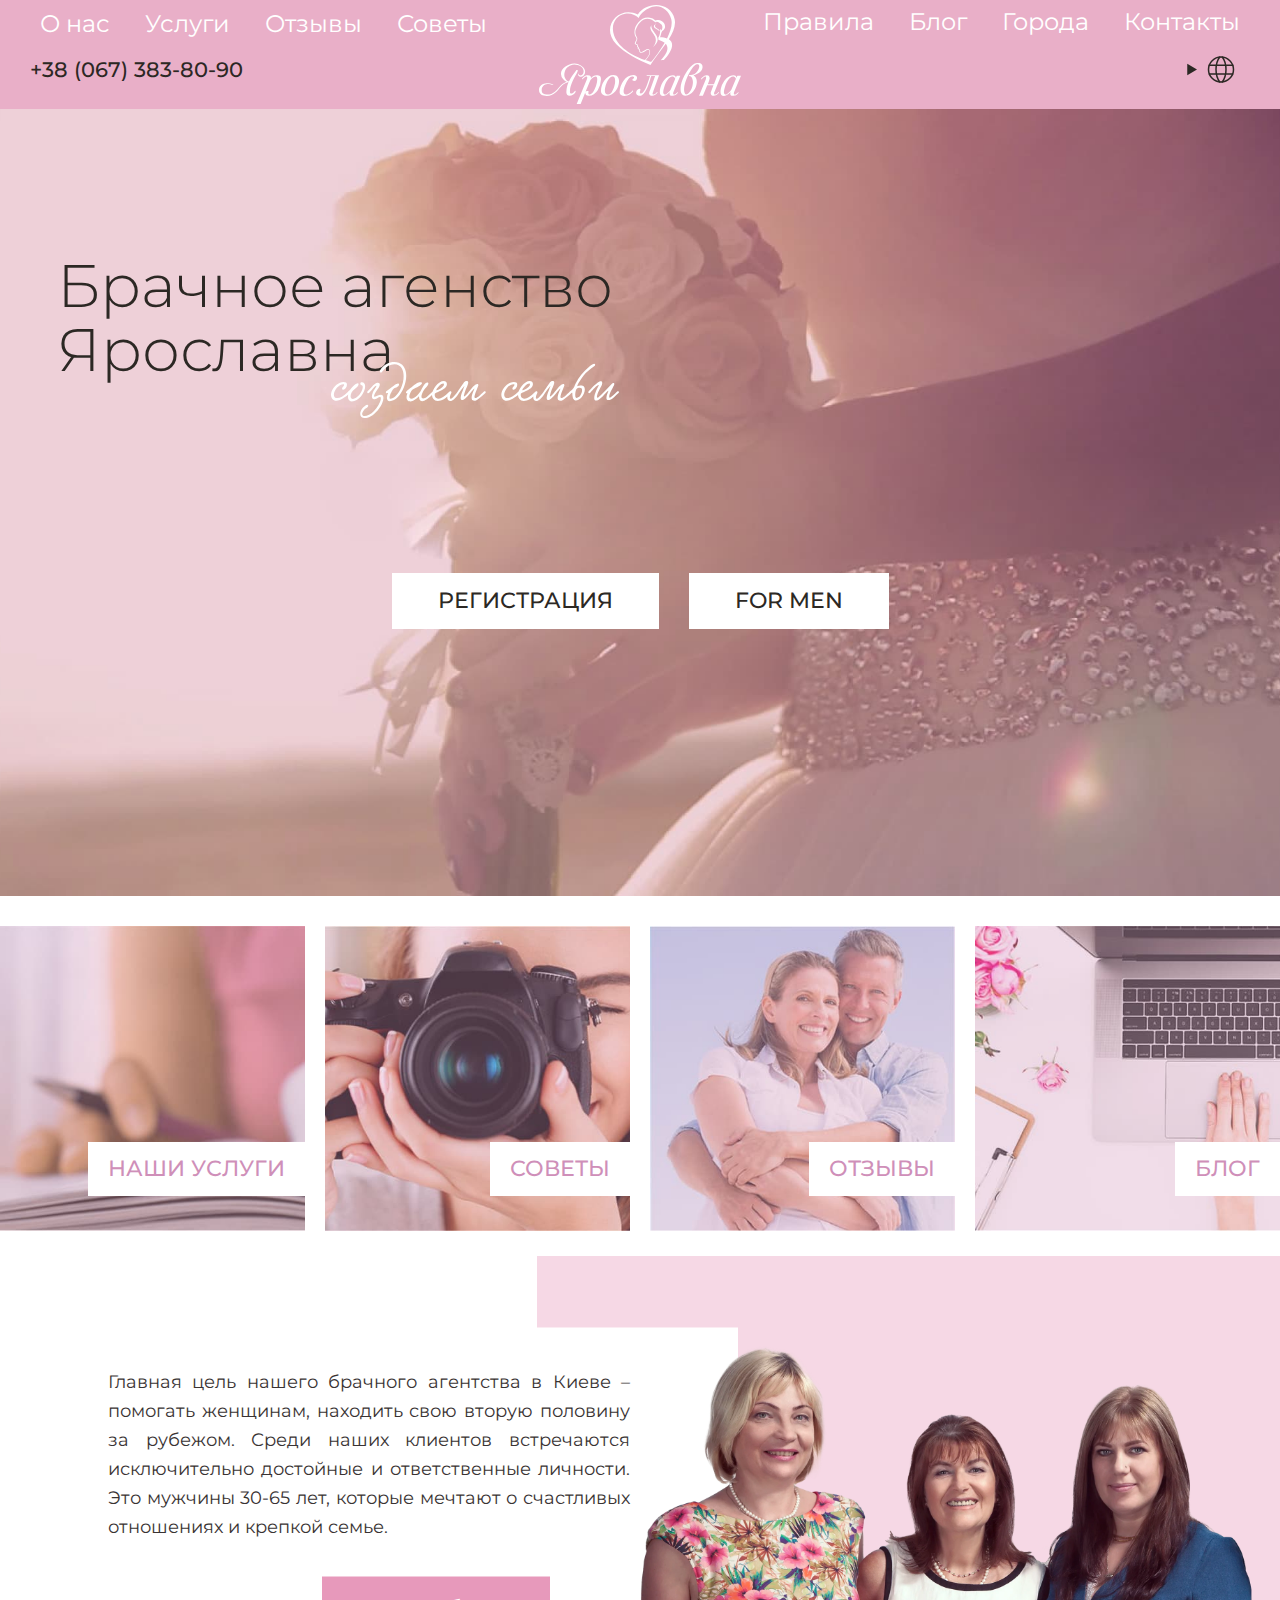
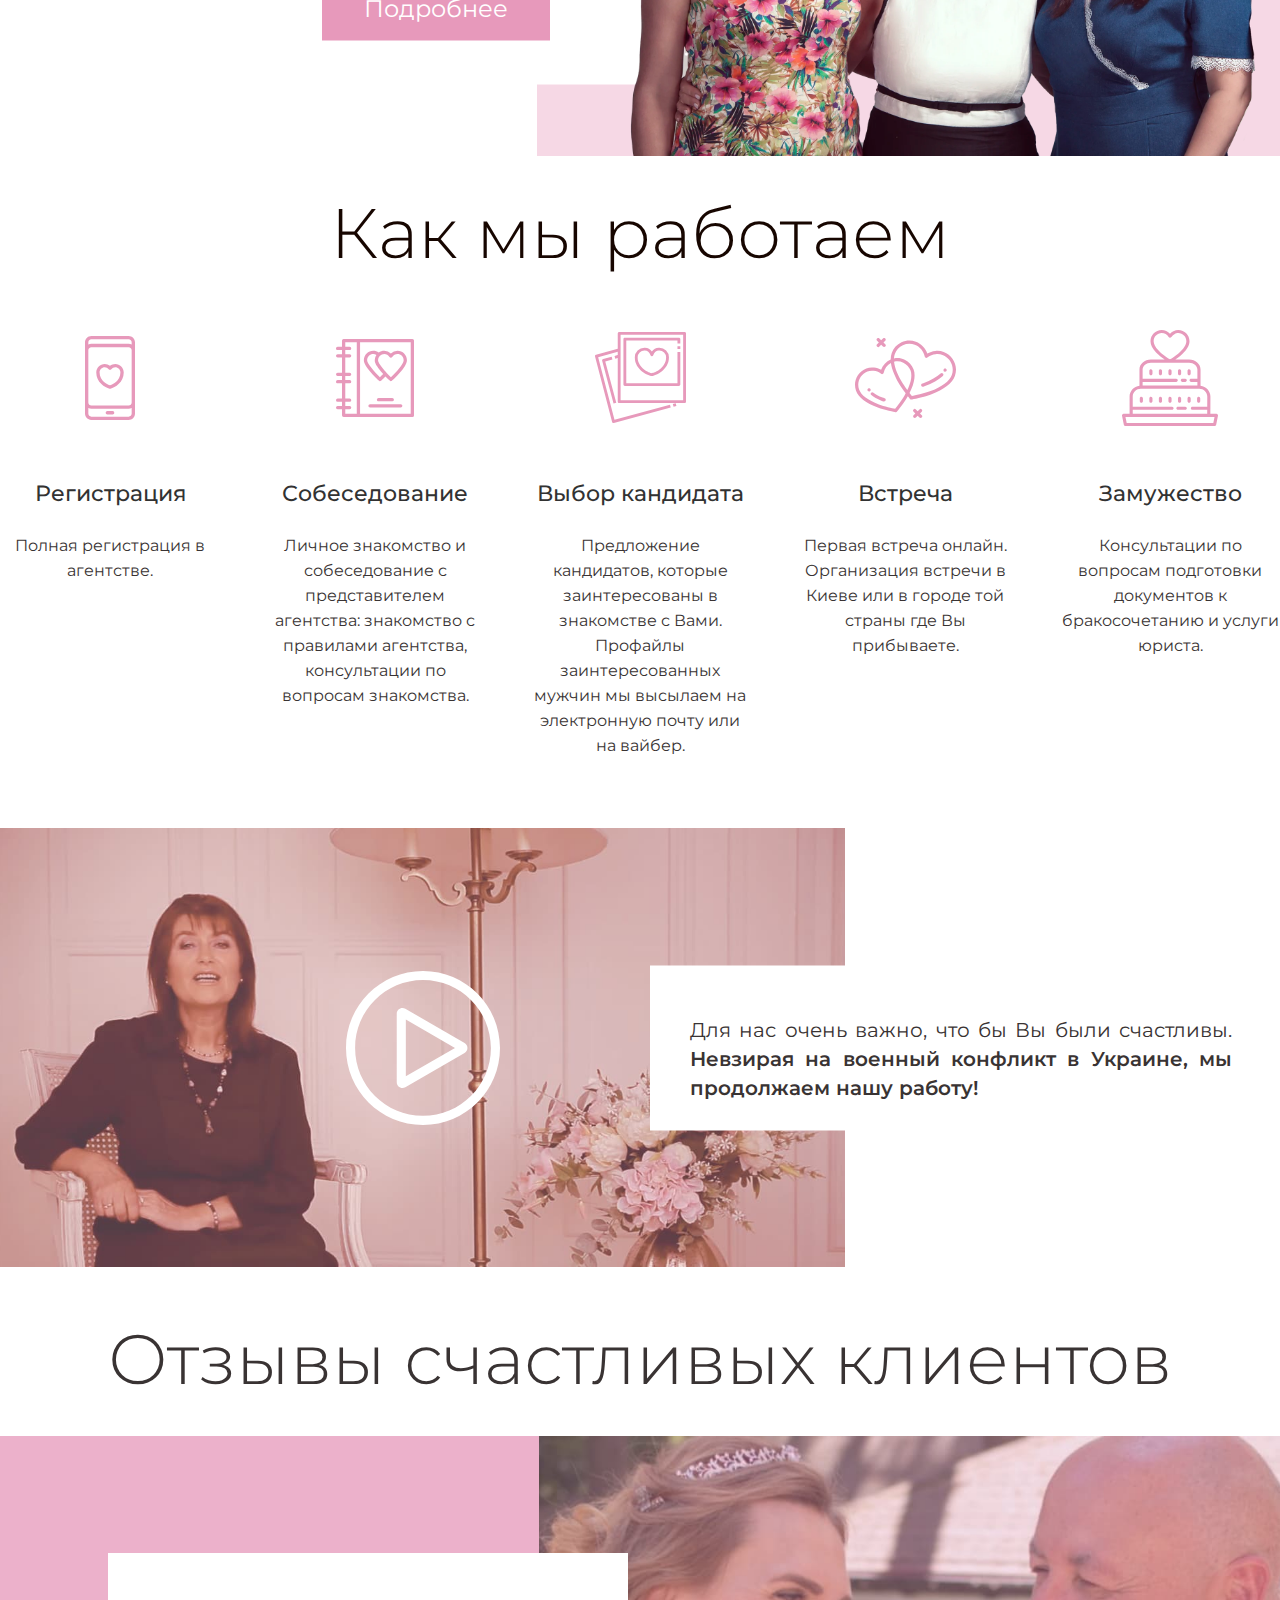
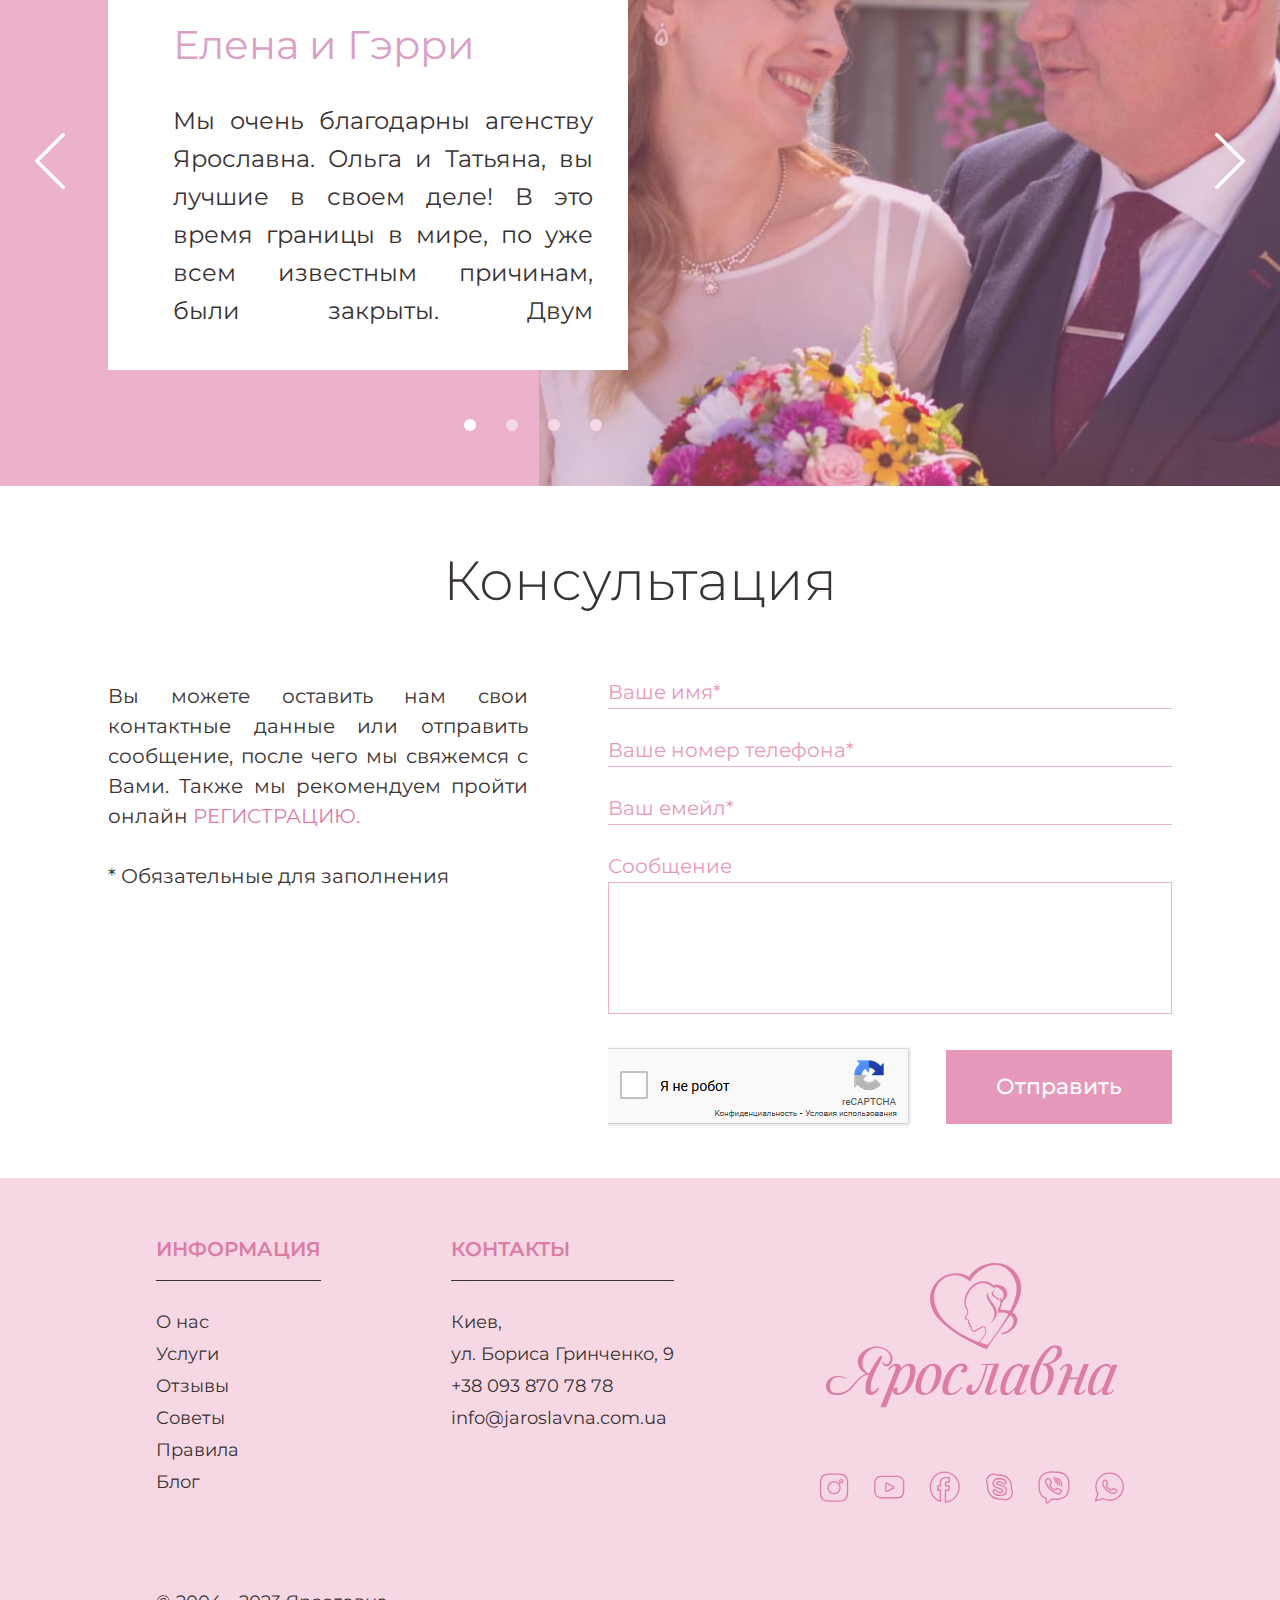
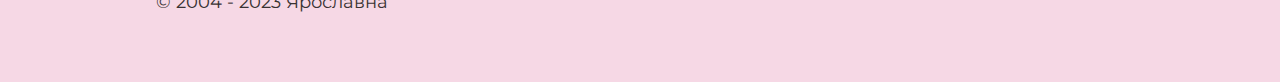
==== commit 968cd092: "Add files via upload" ====
--- a/index.html
+++ b/index.html
@@ -79,17 +79,8 @@
                 </nav>
                 <div class="header__lang lang">
                     <div class="lang__top">
-                        <svg width="10" height="13" viewBox="0 0 10 13" fill="none" xmlns="http://www.w3.org/2000/svg">
-                            <path d="M10 6.5L0.249999 12.1292L0.249999 0.870834L10 6.5Z" fill="#2C2824" />
-                        </svg>
-                        <svg width="28" height="27" viewBox="0 0 28 27" fill="none" xmlns="http://www.w3.org/2000/svg">
-                            <path
-                                d="M26.5 13.5C26.5 6.59625 20.9038 1 14 0.999999C7.09625 0.999998 1.5 6.59625 1.5 13.5C1.5 20.4037 7.09625 26 14 26C20.9037 26 26.5 20.4037 26.5 13.5Z"
-                                stroke="#2C2824" stroke-width="1.5" stroke-linecap="round" stroke-linejoin="round" />
-                            <path
-                                d="M12.7499 25.9375C12.7499 25.9375 8.9999 21 8.9999 13.5C8.9999 6 12.7499 1.0625 12.7499 1.0625M15.2499 1.0625C15.2499 1.0625 18.9999 6 18.9999 13.5C18.9999 21 15.2499 25.9375 15.2499 25.9375M25.7124 9.125L2.2874 9.125M25.7124 17.875L2.2874 17.875"
-                                stroke="#2C2824" stroke-width="1.5" stroke-linecap="round" stroke-linejoin="round" />
-                        </svg>
+                        <img src="images/lang-arrow.svg" alt="arrow">
+                        <img src="images/globe-icon.svg" alt="globe">
                     </div>
                     <ul class="lang__list">
                         <li class="lang__list-item">
@@ -160,76 +151,32 @@
                 <ul class="socials__list">
                     <li class="socials__list-item">
                         <a class="socials__list-link" href="#">
-                            <svg width="30" height="29" viewBox="0 0 30 29" fill="none"
-                                xmlns="http://www.w3.org/2000/svg">
-                                <path
-                                    d="M22.1162 6.57153C21.2376 6.57153 20.5276 7.28159 20.5276 8.16013C20.5276 9.03867 21.2376 9.74271 22.1162 9.74271C22.9947 9.74271 23.7048 9.03266 23.7048 8.16013C23.7048 7.28761 22.9947 6.57153 22.1162 6.57153Z"
-                                    stroke="#fff" stroke-width="1.3" stroke-miterlimit="10"
-                                    stroke-linecap="round" />
-                                <path
-                                    d="M15.0639 8.66553C11.7483 8.66553 9.05249 11.3613 9.05249 14.6769C9.05249 17.9925 11.7483 20.6883 15.0639 20.6883C18.3795 20.6883 21.0753 17.9925 21.0753 14.6769C21.0753 11.3613 18.3795 8.66553 15.0639 8.66553Z"
-                                    stroke="#fff" stroke-width="1.3" stroke-miterlimit="10"
-                                    stroke-linecap="round" />
-                                <path
-                                    d="M20.4132 28.2043H9.61195C4.23238 28.2043 1.48242 25.4543 1.48242 20.0747V9.26747C1.48242 3.8879 4.23238 1.13794 9.61195 1.13794H20.4132C25.7928 1.13794 28.5427 3.8879 28.5427 9.26747V20.0747C28.5427 25.4543 25.7928 28.2043 20.4132 28.2043Z"
-                                    stroke="#fff" stroke-width="1.3" stroke-miterlimit="10"
-                                    stroke-linecap="round" />
-                            </svg>
+                            <img src="images/socials-white-icon-1.svg" alt="icon">
                         </a>
                     </li>
                     <li class="socials__list-item">
                         <a class="socials__list-link" href="#">
-                            <svg width="31" height="24" viewBox="0 0 31 24" fill="none"
-                                xmlns="http://www.w3.org/2000/svg">
-                                <path
-                                    d="M29.6546 8.53913C29.6546 4.2788 27.4884 1.34497 23.2801 1.34497H7.29087C3.08846 1.34497 0.79248 4.2788 0.79248 8.53913V15.9245C0.79248 20.1788 3.08846 22.7243 7.29087 22.7243H23.2801C27.4825 22.7243 29.6546 20.1848 29.6546 15.9245V8.53913ZM19.9099 12.8771L12.9748 16.4921C12.2842 16.8865 11.8769 16.4384 11.8769 16.1097V8.62876C11.8769 8.30012 12.1307 7.83405 12.9807 8.25829L19.8686 12.0944C20.1637 12.2617 20.2109 12.7218 19.9158 12.8831L19.9099 12.8771Z"
-                                    stroke="#fff" stroke-width="1.3" stroke-miterlimit="10"
-                                    stroke-linecap="round" />
-                            </svg>
+                            <img src="images/socials-white-icon-2.svg" alt="icon">
                         </a>
                     </li>
                     <li class="socials__list-item">
                         <a class="socials__list-link" href="#">
-                            <svg width="31" height="32" viewBox="0 0 31 32" fill="none"
-                                xmlns="http://www.w3.org/2000/svg">
-                                <path fill-rule="evenodd" clip-rule="evenodd"
-                                    d="M15.6722 1.06909C7.70383 1.06909 1.24121 7.77924 1.24121 16.0529C1.24121 22.7873 5.52423 28.4815 11.4127 30.3674V19.2711H9.21549C9.04557 19.2711 8.91081 19.1311 8.91081 18.9486V15.189C8.91081 15.0126 9.04557 14.8666 9.21549 14.8666H11.4127V11.2408C11.4127 8.71611 13.3872 6.66595 15.8187 6.66595H19.967C20.1369 6.66595 20.2717 6.81196 20.2717 6.98838V10.748C20.2717 10.9244 20.131 11.0704 19.967 11.0704H17.512C16.9085 11.0704 16.4222 11.5754 16.4222 12.202V14.8666H19.9143C20.0959 14.8666 20.2365 15.0247 20.2248 15.2133L19.9201 18.973C19.9084 19.1372 19.7736 19.265 19.6154 19.265H16.4281V31.0001C24.0449 30.5925 30.1033 24.0527 30.1033 16.0407C30.1033 8.02867 23.6407 1.06909 15.6722 1.06909Z"
-                                    stroke="#fff" stroke-width="1.3" stroke-linecap="round"
-                                    stroke-linejoin="round" />
-                            </svg>
+                            <img src="images/socials-white-icon-3.svg" alt="icon">
                         </a>
                     </li>
                     <li class="socials__list-item">
                         <a class="socials__list-link" href="#">
-                            <svg width="27" height="28" viewBox="0 0 27 28" fill="none"
-                                xmlns="http://www.w3.org/2000/svg">
-                                <path
-                                    d="M1.54599 14.0435C1.54599 20.6797 6.9023 26.0666 13.5141 26.0666C14.2826 26.0666 15.0277 25.9899 15.7552 25.8544C16.8053 26.4909 18.0432 26.8622 19.3632 26.8622C23.2177 26.8622 26.3446 23.7209 26.3446 19.8428C26.3446 18.4873 25.9574 17.2201 25.2945 16.1416C25.4118 15.4579 25.4764 14.7625 25.4764 14.0435C25.4764 7.40129 20.12 2.02036 13.5082 2.02036C12.7573 2.02036 12.0181 2.09108 11.3024 2.22664C10.2463 1.57833 9.0026 1.20703 7.67672 1.20703C3.81642 1.20703 0.689453 4.34836 0.689453 8.2264C0.689453 9.57605 1.07078 10.8373 1.72786 11.9099C1.60466 12.5995 1.53426 13.3185 1.53426 14.0435H1.54599ZM13.6432 5.50352C17.5035 5.73337 19.7622 7.43665 19.9851 9.02794C20.0907 10.0652 19.4043 10.8786 18.2075 10.8786C16.4651 10.8786 16.2832 8.53876 13.2794 8.53876C11.9242 8.53876 10.7802 9.10456 10.7802 10.3304C10.7802 12.9001 20.4134 11.409 20.4134 17.061C20.4134 20.3202 17.8144 22.4537 13.9424 22.4537C10.5338 22.4537 7.10765 20.9037 7.12525 18.228C7.12525 17.4205 7.72951 16.6838 8.52739 16.6838C10.5338 16.6838 10.5162 19.6778 13.7136 19.6778C15.9547 19.6778 16.7173 18.4519 16.7173 17.5915C16.7173 14.4973 7.03138 16.395 7.03138 10.578C7.03138 7.43075 9.60687 5.26188 13.649 5.49763L13.6432 5.50352Z"
-                                    stroke="#fff" stroke-width="1.3" stroke-miterlimit="10"
-                                    stroke-linecap="round" />
-                            </svg>
+                            <img src="images/socials-white-icon-4.svg" alt="icon">
                         </a>
                     </li>
                     <li class="socials__list-item">
                         <a class="socials__list-link" href="#">
-                            <svg width="32" height="33" viewBox="0 0 32 33" fill="none"
-                                xmlns="http://www.w3.org/2000/svg">
-                                <path
-                                    d="M15.6742 6.55555C17.9886 6.57346 19.9568 7.33746 21.524 8.83563C23.0912 10.3398 23.8931 12.405 23.9113 14.9894M16.4032 8.59091C18.1041 8.71625 19.4526 9.30119 20.4124 10.3278C21.3782 11.3604 21.846 12.6616 21.8156 14.1956M17.0046 10.6979C18.7237 10.7874 19.6773 11.7544 19.7685 13.4913M17.0653 18.7617C17.0653 18.7617 17.6242 18.8095 17.9279 18.4454L18.5171 17.7172C18.8026 17.3531 19.489 17.1263 20.1572 17.4904C21.0441 17.9858 22.1983 18.7617 22.9819 19.4839C23.4132 19.8421 23.5165 20.3733 23.2188 20.9343V20.9463C22.909 21.4715 22.502 21.9669 21.9917 22.4265H21.9796C21.4025 22.91 20.7343 23.1846 20.0236 22.9578L20.0115 22.9399C18.7358 22.5817 15.6682 21.0478 13.7122 19.5197C10.517 17.0427 8.24509 12.9541 7.61334 10.7635L7.59512 10.7516C7.36428 10.0473 7.64371 9.39669 8.1236 8.82966L8.13574 8.81772C8.60348 8.31038 9.10767 7.91047 9.64223 7.61203H9.65437C10.2254 7.31956 10.7599 7.41506 11.1305 7.84481C11.6104 8.33425 12.5216 9.5101 13.1533 10.6203C13.5239 11.2769 13.293 11.9573 12.9286 12.2319L12.1875 12.8108C11.8169 13.1093 11.8655 13.6584 11.8655 13.6584C11.8655 13.6584 12.965 17.7351 17.0653 18.7617ZM27.477 4.02479C26.6934 3.31451 23.5225 1.05831 16.4639 1.0225C16.4639 1.0225 8.14183 0.527087 4.08404 4.18595C1.82431 6.40633 1.02855 9.65335 0.949577 13.6763C0.864534 17.7052 0.75519 25.2498 8.16004 27.2971H8.16612V30.4187C8.16612 30.4187 8.11751 31.6841 8.96795 31.9408C9.99454 32.2512 10.5959 31.2902 11.5739 30.2576C12.1085 29.6905 12.8496 28.8549 13.4084 28.2163C18.4746 28.6341 22.3623 27.6791 22.8057 27.5358C23.8263 27.2075 29.6153 26.4793 30.5568 18.9348C31.5288 11.1575 30.0891 6.23324 27.4831 4.01285L27.477 4.02479Z"
-                                    stroke="#fff" stroke-width="1.3" stroke-linecap="round"
-                                    stroke-linejoin="round" />
-                            </svg>
+                            <img src="images/socials-white-icon-5.svg" alt="icon">
                         </a>
                     </li>
                     <li class="socials__list-item">
                         <a class="socials__list-link" href="#">
-                            <svg width="30" height="30" viewBox="0 0 30 30" fill="none"
-                                xmlns="http://www.w3.org/2000/svg">
-                                <path fill-rule="evenodd" clip-rule="evenodd"
-                                    d="M21.99 17.7595C21.6493 17.5724 19.9704 16.6731 19.6541 16.5464C19.3378 16.4196 19.1127 16.3532 18.8633 16.6912C18.62 17.0292 17.9204 17.7776 17.7136 18.0009C17.5007 18.2242 17.3 18.2423 16.9533 18.0613C16.6126 17.8742 15.5055 17.4698 14.222 16.2446C13.2244 15.291 12.5674 14.1322 12.3728 13.7821C12.1781 13.4321 12.3728 13.251 12.5553 13.082C12.7195 12.9311 12.9202 12.6897 13.1027 12.4966C13.2852 12.3035 13.3461 12.1586 13.4738 11.9353C13.6015 11.712 13.5468 11.5068 13.4677 11.3318C13.3886 11.1567 12.756 9.43061 12.4884 8.7305C12.2572 8.10885 11.7645 8.07264 11.0649 8.07264C10.8277 8.07264 10.4506 8.13299 10.1221 8.47097C9.78752 8.80292 8.85682 9.60563 8.79599 11.3076C8.72907 13.0096 9.92134 14.6935 10.0856 14.9349C10.2498 15.1703 12.3484 18.8579 15.834 20.3728C20.5118 22.4068 22.0082 20.7832 22.3975 19.8357C22.7199 19.039 22.7442 18.3449 22.6591 18.2001C22.58 18.0492 22.3489 17.9587 22.0082 17.7716L21.99 17.7595ZM15.5907 1.14397C8.05995 1.14397 1.95264 7.20354 1.95264 14.6814C1.95264 17.2404 2.67043 19.6305 3.91136 21.6704L1.44775 28.931L9.00281 26.5289C10.9554 27.6033 13.2061 28.2128 15.5968 28.2128C23.1336 28.2128 29.2409 22.1533 29.2409 14.6754C29.2409 7.1975 23.1336 1.13794 15.5968 1.13794L15.5907 1.14397Z"
-                                    stroke="#fff" stroke-width="1.3" stroke-linecap="round"
-                                    stroke-linejoin="round" />
-                            </svg>
+                            <img src="images/socials-white-icon-6.svg" alt="icon">
                         </a>
                     </li>
                 </ul>
@@ -246,19 +193,7 @@
                             Брачное агенство
                             Ярославна
                         </h1>
-                        <svg width="492" height="95" viewBox="0 0 492 95" fill="none"
-                            xmlns="http://www.w3.org/2000/svg">
-                            <g clip-path="url(#clip0_316_844)">
-                                <path
-                                    d="M56.4211 49.8068C57.7226 46.7728 58.371 43.9265 58.371 41.2681C58.371 39.3176 57.8981 37.6513 56.9573 36.2691C56.0116 34.8869 54.6417 34.1934 52.8381 34.1934C52.0093 34.1934 51.3366 34.4342 50.8199 34.9158C50.3032 35.3974 50.0497 36.0187 50.0497 36.7796C50.0497 37.9403 50.8053 38.7686 52.3213 39.2791C53.6083 39.7029 54.2518 40.6661 54.2518 42.1591C54.2518 44.673 53.3645 47.5385 51.5901 50.7604C49.8157 53.9823 47.5635 56.7611 44.8336 59.1065C42.1037 61.4519 39.5201 62.6222 37.0924 62.6222C36.0346 62.6222 35.1669 62.2321 34.499 61.4567C33.8263 60.6813 33.4899 59.7133 33.4899 58.5527C33.4899 53.4381 35.7226 49.3012 40.1831 46.1371C44.8141 42.8044 47.1297 39.9919 47.1297 37.7043C47.1297 36.5725 46.6861 36.0091 45.7988 36.0091C45.1992 36.0091 44.0244 36.4907 42.2841 37.4491C40.6559 38.4941 39.2861 39.5536 38.1893 40.6276C37.0876 41.7016 36.0297 42.9104 35.0158 44.2492C34.0018 45.5929 33.1195 46.6283 32.3785 47.3651C32.008 47.7601 31.4767 48.2079 30.7893 48.6992C30.102 49.1904 29.5803 49.6383 29.2245 50.0332C29.01 50.2692 28.8686 50.5244 28.7809 50.7941C21.3858 57.7677 15.3313 61.2641 10.632 61.2641C8.68691 61.2641 7.24397 60.7536 6.29825 59.7374C5.35254 58.7212 4.88456 57.3631 4.88456 55.6679C4.88456 53.6933 5.36229 51.6225 6.32263 49.4601C7.27809 47.2977 8.51142 45.3521 10.0129 43.6135C11.5143 41.8749 13.2644 40.4446 15.2679 39.3128C17.2666 38.1811 19.2263 37.6176 21.1421 37.6176C21.4004 37.6176 21.6685 37.7236 21.9561 37.9355C22.2438 38.1474 22.3851 38.4797 22.3851 38.9324C22.3851 39.4669 22.0926 40.0641 21.5077 40.7143C20.9227 41.3644 20.3328 42.0917 19.7479 42.8959C19.1629 43.7002 18.8704 44.5574 18.8704 45.458C18.8704 45.8529 19.0849 46.2141 19.5139 46.5368C19.9428 46.8595 20.4011 47.0232 20.8886 47.0232C22.4631 47.0232 23.9109 46.0841 25.2418 44.2059C26.5726 42.3276 27.2356 40.4012 27.2356 38.4219C27.2356 36.8663 26.7042 35.7249 25.6464 34.9881C24.5885 34.2561 23.1748 33.8852 21.4004 33.8852C19.3969 33.8852 17.3397 34.3235 15.224 35.2C13.1084 36.0765 11.1584 37.2564 9.36938 38.7397C7.58033 40.2231 5.97164 41.8701 4.54332 43.6761C3.115 45.4821 1.99867 47.3989 1.1992 49.4168C0.399734 51.4347 0 53.3514 0 55.1574C0 58.2348 0.799469 60.7728 2.40328 62.7618C4.00222 64.7556 6.22026 65.7477 9.05252 65.7477C12.5965 65.7477 17.0716 63.9562 22.4778 60.3683C24.3643 59.1547 26.1875 57.7966 27.9473 56.2988C28.4933 55.8316 28.9905 55.3934 29.4487 54.9696C29.4097 55.2441 29.361 55.5571 29.2976 55.9135C29.127 56.9008 29.0392 57.6954 29.0392 58.2878C29.0392 59.6989 29.205 61.0088 29.5316 62.208C29.8631 63.4072 30.5309 64.4908 31.5498 65.4491C32.5637 66.4075 33.8751 66.8891 35.474 66.8891C38.3063 66.8891 41.1434 66.056 43.9854 64.3896C46.8323 62.7233 49.2892 60.6332 51.361 58.1192C53.4328 55.6053 55.1195 52.8313 56.4211 49.7924V49.8068ZM85.1386 55.5042C83.681 55.5042 81.6287 56.0821 78.9817 57.2427C76.3347 58.4034 74.7845 58.9813 74.3262 58.9813C73.8388 58.9813 73.595 58.7549 73.595 58.3022C73.595 57.0308 73.9314 55.6534 74.6041 54.1701C75.2768 52.6868 76.0909 51.2613 77.0512 49.8887C78.0067 48.521 78.9671 47.1725 79.9274 45.8433C80.8829 44.5141 81.7018 43.1801 82.3697 41.8412C83.0424 40.4976 83.3788 39.308 83.3788 38.2629C83.3788 37.2179 83.0911 36.457 82.5208 35.8887C81.9504 35.3252 81.1753 35.0411 80.2053 35.0411C79.8348 35.0411 79.4204 35.0989 78.9622 35.2096C77.4461 35.6623 75.8959 36.5003 74.3067 37.7332C72.7175 38.9613 71.3624 40.2182 70.2314 41.5041C69.1004 42.79 67.794 44.2637 66.3072 45.93C64.8204 47.5963 63.5626 48.8822 62.5341 49.7876C62.305 50.0139 62.1343 50.2547 62.0173 50.51C61.7297 51.2709 61.9052 51.9066 62.5341 52.4171C63.3043 53.0384 64.1915 52.9132 65.1957 52.0366C66.312 51.0494 67.7842 49.5083 69.6123 47.4181C71.4403 45.328 73.0149 43.5846 74.3311 42.1832C75.6473 40.7865 76.5443 40.0834 77.0318 40.0834C77.3437 40.0834 77.5046 40.3097 77.5046 40.7624C77.5046 41.4704 76.6954 42.973 75.0818 45.275C73.4683 47.5771 72.3568 49.436 71.7572 50.8471C70.4703 53.8426 69.8268 56.4673 69.8268 58.7309C69.8268 60.0023 70.1631 61.0762 70.8359 61.9527C71.5086 62.8293 72.4299 63.2675 73.5999 63.2675C74.7698 63.2675 76.632 62.6462 79.0889 61.4037C81.5458 60.1612 83.0911 59.5399 83.72 59.5399C84.6657 59.5399 85.1337 60.402 85.1337 62.1261C85.1337 64.9242 83.8809 68.3773 81.3801 72.4853C78.8793 76.5933 76.2274 80.1475 73.4244 83.1431C70.8212 85.8833 68.0182 87.9927 65.0153 89.4761C62.0125 90.9594 59.3947 91.701 57.1669 91.701C55.9384 91.701 54.9732 91.3976 54.2713 90.7908C53.5693 90.184 53.2183 89.3268 53.2183 88.2287C53.2183 86.1964 54.2761 83.8654 56.3918 81.2359C56.9085 80.5569 57.7909 79.7959 59.0535 78.9483C60.3112 78.1007 61.3836 77.3013 62.2708 76.5548C63.158 75.8083 63.6017 75.0763 63.6017 74.3732C63.6017 73.8386 63.431 73.3859 63.0849 73.015C62.7437 72.649 62.3293 72.466 61.8418 72.466C60.8718 72.466 59.6823 73.0006 58.2832 74.0746C56.8842 75.1485 55.6947 76.2514 54.7246 77.3783C53.1501 79.271 51.9557 80.9807 51.1416 82.5073C50.3275 84.034 49.9181 85.6859 49.9181 87.463C49.9181 89.948 50.6249 91.8263 52.0435 93.0977C53.4572 94.3691 55.3535 95.0048 57.7275 95.0048C59.1851 95.0048 60.6183 94.8074 62.0173 94.4124C66.0196 93.3674 70.0462 91.1231 74.0922 87.6749C78.1383 84.2266 81.5166 80.345 84.2367 76.0202C85.4944 74.012 86.6888 71.551 87.8197 68.6277C88.9507 65.7044 89.5161 63.1278 89.5161 60.8932C89.5161 59.3955 89.2285 58.1818 88.6582 57.2475C87.9123 56.0917 86.7424 55.509 85.1434 55.509L85.1386 55.5042ZM127.793 16.5621C127.32 14.2746 126.555 12.1074 125.497 10.0606C124.439 8.01379 123.133 6.25596 121.573 4.78708C120.013 3.31821 118.092 2.15274 115.806 1.29068C113.52 0.428622 110.96 0 108.128 0C105.783 0 103.565 0.240799 101.479 0.722397C99.3925 1.20399 97.506 1.89268 95.8193 2.79808C94.1326 3.70349 92.675 4.61371 91.4466 5.53356C90.2181 6.45341 88.9604 7.51774 87.6735 8.73137C86.9325 9.46821 86.0209 10.5952 84.9484 12.1218C83.876 13.6485 83.3398 14.9199 83.3398 15.9361C83.3398 16.4466 83.5055 16.8607 83.8321 17.1882C84.1587 17.5157 84.5828 17.6746 85.0996 17.6746C85.7577 17.6746 86.4206 17.3857 87.0934 16.8078C87.7661 16.2298 88.3316 15.5701 88.7898 14.838C94.4787 7.55145 101.04 3.90576 108.474 3.90576C111.219 3.90576 113.734 4.58481 116.02 5.9381C118.307 7.29621 120.008 9.04441 121.124 11.1923C123.069 14.8091 124.04 19.1435 124.04 24.2003C124.04 31.4339 122.221 38.7783 118.594 46.2334C118.107 47.2207 117.478 48.3476 116.708 49.6046C115.938 50.8615 114.948 52.2678 113.749 53.8186C112.55 55.3741 111.311 56.7852 110.039 58.0566C108.767 59.328 107.373 60.3924 105.856 61.2544C104.34 62.1165 102.897 62.5451 101.523 62.5451C100.494 62.5451 99.9775 61.8516 99.9775 60.4694C99.9775 58.2926 100.977 55.273 102.98 51.4009C104.979 47.5289 106.671 45.2269 108.04 44.4948C108.182 44.4081 108.855 44.1144 110.059 43.6039C111.258 43.0934 112.233 42.6455 112.974 42.2458C113.715 41.8509 114.456 41.2874 115.182 40.5505C115.913 39.8185 116.274 39.0817 116.274 38.3448C116.274 37.0734 115.757 36.4377 114.729 36.4377C114.3 36.4377 113.778 36.5436 113.164 36.7555C112.55 36.9674 112.013 37.1938 111.555 37.4346C111.097 37.6754 110.556 37.974 109.927 38.3256C109.298 38.6771 108.928 38.8842 108.811 38.942C106.524 40.4687 101.962 43.8832 95.127 49.1952C94.1277 49.8743 93.6256 50.5919 93.6256 51.3576C93.6256 51.8103 93.8108 52.1811 94.1813 52.4797C94.5518 52.7783 94.9516 52.9228 95.3805 52.9228C95.7218 52.9228 96.1215 52.8361 96.5797 52.6675C97.038 52.499 97.311 52.4123 97.3938 52.4123C97.506 52.4123 97.5645 52.4701 97.5645 52.5809C97.5645 52.6386 97.506 52.7783 97.3938 53.0047C96.1069 55.4078 95.4634 57.9747 95.4634 60.715C95.4634 62.4392 95.8485 63.8213 96.6236 64.8664C97.3938 65.9115 98.6223 66.4364 100.314 66.4364C102.742 66.4364 105.174 65.7863 107.607 64.4859C110.034 63.1856 112.267 61.4567 114.3 59.2943C116.328 57.132 118.239 54.6132 120.028 51.7284C121.817 48.8485 123.323 45.8385 124.551 42.7033C125.78 39.5681 126.745 36.3606 127.447 33.0858C128.149 29.8109 128.5 26.7287 128.5 23.8487C128.5 21.277 128.266 18.8497 127.793 16.5621ZM261.334 50.038C260.676 50.7171 259.788 51.5791 258.672 52.6242C257.556 53.6693 256.201 54.8925 254.597 56.2892C252.993 57.6858 251.443 58.8657 249.941 59.8289C248.44 60.7921 247.289 61.2689 246.49 61.2689C245.69 61.2689 245.218 60.8162 245.076 59.9108C244.789 57.9892 246.134 53.5103 249.108 46.479C250.853 42.2987 251.74 39.9967 251.769 39.5729C251.769 38.0462 251.126 37.2853 249.839 37.2853C248.211 37.2853 246.222 38.446 243.877 40.7576C242.59 42.1157 241.43 43.392 240.401 44.5911C239.373 45.7903 238.208 47.1966 236.906 48.8051C235.604 50.4137 234.581 51.6706 233.84 52.576C233.752 52.6916 233.655 52.8168 233.538 52.9565C231.305 55.6101 229.535 57.3342 228.219 58.124C227.191 58.7164 226.791 58.4226 227.02 57.2331C227.59 54.2953 228.609 50.9482 230.067 47.1918C230.296 46.5416 230.803 45.3473 231.588 43.6135C232.372 41.8749 233.045 40.2375 233.606 38.6964C234.162 37.1553 234.454 35.8501 234.483 34.7762C234.483 32.9702 233.625 32.0648 231.909 32.0648C230.964 32.0648 230.13 32.2767 229.399 32.7005C228.668 33.1243 228.107 33.5963 227.702 34.1212C227.303 34.6461 226.708 35.4938 225.923 36.664C225.138 37.8343 224.441 38.8023 223.842 39.5681C223.154 40.4735 222.062 42.0098 220.561 44.1866C219.059 46.3634 217.621 48.4102 216.251 50.3318C214.877 52.2534 213.429 54.1894 211.898 56.135C210.368 58.0855 208.944 59.617 207.633 60.7343C206.317 61.8516 205.244 62.3669 204.415 62.2802C203.587 62.1695 203.143 61.553 203.085 60.4357C203.026 59.3184 203.236 58.0759 203.709 56.7081C204.181 55.3404 204.771 53.9871 205.488 52.6627C205.858 51.8729 205.873 51.1794 205.532 50.587C205.312 50.2066 205.03 49.9513 204.693 49.8117C204.576 49.7442 204.45 49.6816 204.308 49.6335C203.694 49.4216 203.114 49.5853 202.573 50.1199C202.461 50.2307 202.348 50.3366 202.236 50.4474C202.022 50.6208 201.812 50.8278 201.603 51.0638C193.881 58.5334 187.997 62.2802 183.961 62.2802C182.157 62.2802 180.578 61.7457 179.222 60.6717C177.862 59.5977 177.185 57.9025 177.185 55.586C177.185 55.22 177.243 54.5843 177.355 53.6789C177.414 53.4236 177.736 53.1636 178.321 52.8939C178.906 52.6242 179.666 52.3063 180.592 51.9403C181.523 51.5743 182.23 51.2613 182.713 51.006C183.429 50.6111 184.551 50.0188 186.081 49.2241C187.612 48.4343 188.811 47.8034 189.684 47.3363C190.556 46.8691 191.595 46.2286 192.794 45.4099C193.993 44.5911 194.924 43.8302 195.582 43.1223C196.24 42.4143 196.811 41.5571 197.298 40.5361C197.786 39.5199 198.029 38.4604 198.029 37.3575C198.029 35.8068 197.508 34.5835 196.465 33.6926C195.421 32.8016 194.154 32.3586 192.667 32.3586C190.352 32.3586 187.948 33.1628 185.462 34.7714C182.976 36.3799 180.792 38.3593 178.92 40.7046C177.048 43.05 175.503 45.5543 174.289 48.2272C173.928 49.0218 173.626 49.7828 173.373 50.5244C172.968 50.8712 172.5 51.295 171.949 51.8103C170.262 53.3948 168.381 55.1285 166.309 57.0212C164.237 58.9139 162.697 60.1419 161.697 60.7102C159.952 61.6445 158.509 62.1069 157.364 62.1069C156.506 62.1069 155.828 61.8323 155.326 61.2785C154.824 60.7295 154.575 59.9011 154.575 58.7983C154.575 56.7081 155.389 53.9679 157.023 50.5774C157.851 48.8244 159.08 46.9847 160.713 45.0487C162.341 43.1126 163.701 41.4608 164.788 40.093C165.875 38.7253 166.416 37.5598 166.416 36.5966C166.416 35.2674 165.802 34.6076 164.574 34.6076C163.628 34.6076 162.594 35.1085 161.463 36.1102C160.333 37.1119 159.284 38.3545 158.309 39.8378C157.335 41.3211 156.501 42.7033 155.799 43.9891C155.097 45.275 154.531 46.426 154.102 47.4422C153.586 48.6558 152.694 50.0958 151.421 51.7621C150.149 53.4285 148.721 55.0611 147.132 56.6552C145.542 58.2493 143.836 59.5977 142.008 60.7006C140.18 61.8035 138.562 62.3525 137.163 62.3525C134.876 62.3525 133.731 61.1388 133.731 58.7068C133.731 56.9249 134.301 54.8492 135.447 52.4797C136.592 50.1054 137.777 48.3717 139.005 47.2688C139.634 46.6765 141.628 45.5303 144.987 43.835C148.345 42.1398 150.739 40.7721 152.172 39.7222C152.859 39.2117 153.357 38.8409 153.674 38.6001C153.986 38.3593 154.346 37.9788 154.746 37.4539C155.146 36.9337 155.346 36.4425 155.346 35.9898C155.346 35.5371 155.175 35.1229 154.829 34.7377C154.488 34.3572 154.044 34.1646 153.498 34.1646C152.64 34.1646 151.787 34.2512 150.949 34.4198C150.105 34.5884 149.233 34.8869 148.331 35.3108C147.429 35.7346 146.634 36.1295 145.952 36.4955C145.264 36.8615 144.416 37.4153 143.397 38.1474C142.383 38.8842 141.608 39.4477 141.082 39.8426C140.551 40.2375 139.717 40.8973 138.571 41.8123C137.426 42.7322 136.641 43.3583 136.212 43.7002C133.009 46.2141 130.552 48.2609 128.836 49.8454C128.237 50.3559 127.935 50.876 127.935 51.4154C127.935 52.0078 128.251 52.4749 128.88 52.812C129.509 53.1491 130.079 53.2069 130.596 52.9806L130.469 53.2358C129.499 55.4945 129.012 57.6135 129.012 59.5929C129.012 61.7408 129.558 63.489 130.64 64.8471C131.727 66.2053 133.428 66.8795 135.744 66.8795C137.83 66.8795 140.263 65.9741 143.037 64.1681C145.81 62.3621 148.067 60.455 149.813 58.4467C149.842 58.4178 149.871 58.3745 149.9 58.3215C150.071 58.1529 150.159 58.1096 150.159 58.1963C150.271 58.4226 150.393 59.0391 150.524 60.0408C150.651 61.0425 150.812 61.9816 150.997 62.8582C151.182 63.7347 151.699 64.5437 152.543 65.295C153.386 66.0415 154.522 66.4172 155.95 66.4172C156.808 66.4172 157.949 66.1908 159.382 65.7381C160.927 65.2035 163.111 63.8262 165.943 61.606C168.381 59.6989 170.56 57.8158 172.485 55.9617C172.602 58.6249 173.441 60.9558 175.015 62.94C176.717 65.088 179.14 66.1619 182.284 66.1619C184 66.1619 185.701 65.9067 187.388 65.401C189.074 64.8905 190.581 64.2789 191.912 63.5565C193.242 62.8341 194.734 61.8131 196.391 60.4839C197.279 59.7759 198.078 59.1065 198.805 58.4756C198.736 59.1113 198.692 59.7422 198.688 60.3779C198.673 62.0009 199.112 63.3879 199.994 64.5293C200.881 65.6755 202.154 66.2438 203.811 66.2438C205.785 66.2438 207.906 65.2228 210.182 63.1712C212.454 61.1244 214.472 58.8127 216.232 56.2458C217.992 53.6741 220 50.7941 222.257 47.6011C224.514 44.4081 226.391 42.0628 227.878 40.565L227.966 40.7335C227.966 40.9599 227.878 41.2826 227.707 41.7064C227.507 42.2169 226.922 43.6713 225.947 46.0697C224.972 48.4728 224.236 50.3366 223.739 51.661C223.237 52.9902 222.745 54.5939 222.257 56.4722C221.77 58.3504 221.541 59.8433 221.57 60.9414C221.57 63.3735 222.472 64.5871 224.271 64.5871C225.44 64.5871 226.981 63.831 228.882 62.3188C230.783 60.8065 232.426 59.2702 233.815 57.7002C235.2 56.1302 236.852 54.1846 238.768 51.8536C240.684 49.5227 241.742 48.2465 241.942 48.0201C243.112 46.5801 244.014 45.6314 244.642 45.1835C245.13 44.8464 245.183 45.0727 244.813 45.8626C241.781 52.7831 240.265 57.4161 240.265 59.7615C240.265 62.1069 240.65 63.7924 241.425 64.5726C242.195 65.348 243.541 65.7381 245.456 65.7381C246.626 65.7381 248.523 64.8327 251.14 63.0267C253.758 61.2207 256.103 59.4195 258.175 57.6232C260.247 55.8316 262.128 54.1123 263.815 52.4749C264.556 51.5695 264.551 50.7604 263.796 50.038C263.035 49.3156 262.216 49.3108 261.329 50.0188L261.334 50.038ZM180.012 46.9462C180.699 45.1402 182.357 42.9056 184.989 40.2519C187.622 37.5983 189.849 36.2691 191.682 36.2691C192.082 36.2691 192.389 36.4666 192.604 36.8615C192.818 37.2564 192.925 37.6658 192.925 38.0896C192.925 39.2502 192.097 40.6469 190.439 42.2843C188.782 43.9217 186.964 45.3087 184.994 46.4357C183.02 47.5674 181.562 48.1309 180.621 48.1309C180.105 48.1309 179.851 47.9334 179.851 47.5385C179.851 47.4807 179.91 47.2833 180.022 46.9462H180.012ZM447.303 9.00588C448.473 8.31238 449.433 7.61406 450.174 6.91093C450.915 6.20298 451.29 5.4854 451.29 4.74855C451.29 4.23806 451.125 3.82389 450.798 3.4964C450.471 3.17373 450.077 3.00999 449.618 3.00999C448.619 3.00999 447.303 3.52048 445.675 4.53665C444.046 5.55282 442.813 6.44378 441.984 7.2047C436.378 12.0062 431.547 16.8174 427.487 21.6334C423.426 26.4494 420.111 31.6988 417.537 37.3768C417.337 37.7717 416.982 38.5712 416.465 39.7704C415.948 40.9695 415.485 41.9953 415.071 42.8429C414.656 43.6906 414.305 44.2974 414.018 44.6634C413.53 45.2557 413.067 45.7662 412.623 46.1901C412.18 46.6139 411.595 47.1388 410.864 47.7601C410.167 48.3572 409.435 49.0315 408.67 49.778C408.538 49.8502 408.402 49.9369 408.27 50.0476C407.612 50.7267 406.725 51.5888 405.609 52.6338C404.492 53.6789 403.137 54.9022 401.533 56.2988C399.929 57.6954 398.379 58.8753 396.878 59.8385C395.376 60.8017 394.226 61.2785 393.426 61.2785C392.627 61.2785 392.154 60.8258 392.013 59.9204C391.725 57.9988 393.071 53.52 396.044 46.4886C397.789 42.3084 398.677 40.0063 398.706 39.5825C398.706 38.0559 398.062 37.2949 396.775 37.2949C395.147 37.2949 393.158 38.4556 390.814 40.7673C389.527 42.1254 388.366 43.4016 387.338 44.6008C386.309 45.8 385.144 47.2062 383.843 48.8148C382.541 50.4233 381.517 51.6803 380.776 52.5857C380.689 52.7013 380.591 52.8265 380.474 52.9661C378.241 55.6197 376.472 57.3439 375.156 58.1337C374.127 58.726 373.727 58.4323 373.956 57.2427C374.527 54.305 375.546 50.9579 377.003 47.2014C377.232 46.5512 377.739 45.3569 378.524 43.6231C379.309 41.8846 379.982 40.2471 380.542 38.706C381.098 37.1649 381.391 35.8598 381.42 34.7858C381.42 32.9798 380.562 32.0744 378.846 32.0744C377.9 32.0744 377.067 32.2863 376.335 32.7101C375.604 33.1339 375.044 33.6059 374.639 34.1308C374.239 34.6558 373.644 35.5034 372.86 36.6737C372.075 37.844 371.378 38.812 370.778 39.5777C370.091 40.4831 368.999 42.0194 367.497 44.1962C365.996 46.3731 364.558 48.4198 363.188 50.3414C361.813 52.263 360.365 54.199 358.835 56.1447C357.304 58.0951 355.881 59.6266 354.569 60.7439C353.253 61.8612 352.181 62.3765 351.352 62.2899C350.523 62.1791 350.08 61.5627 350.021 60.4453C349.963 59.328 350.172 58.0855 350.645 56.7178C351.118 55.35 351.708 53.9967 352.424 52.6724C352.795 51.8825 352.81 51.189 352.468 50.5967C352.249 50.2162 351.966 49.961 351.63 49.8213C351.513 49.7539 351.386 49.6913 351.245 49.6431C350.63 49.4312 350.05 49.5949 349.509 50.1295C349.397 50.2403 349.285 50.3462 349.173 50.457C348.958 50.6304 348.749 50.8375 348.539 51.0735C340.817 58.543 334.934 62.2899 330.897 62.2899C329.094 62.2899 327.514 61.7553 326.159 60.6813C324.799 59.6074 324.121 57.9121 324.121 55.5957C324.121 55.2296 324.18 54.5939 324.292 53.6885C324.35 53.4333 324.672 53.1732 325.257 52.9035C325.842 52.6338 326.603 52.316 327.529 51.95C328.46 51.5839 329.167 51.2709 329.649 51.0157C330.366 50.6208 331.487 50.0284 333.018 49.2337C334.548 48.4439 335.748 47.813 336.62 47.3459C337.493 46.8787 338.531 46.2382 339.73 45.4195C340.93 44.6008 341.861 43.8399 342.519 43.1319C343.177 42.424 343.747 41.5667 344.235 40.5457C344.722 39.5296 344.966 38.47 344.966 37.3672C344.966 35.8164 344.444 34.5932 343.401 33.7022C342.358 32.8113 341.09 32.3682 339.604 32.3682C337.288 32.3682 334.885 33.1725 332.399 34.781C329.913 36.3895 327.729 38.3689 325.857 40.7143C323.985 43.0597 322.439 45.564 321.226 48.2368C320.928 48.8918 320.665 49.5275 320.441 50.144C312.729 57.5558 306.45 61.2641 301.605 61.2641C299.659 61.2641 298.217 60.7536 297.271 59.7374C296.325 58.7212 295.857 57.3631 295.857 55.6679C295.857 53.6933 296.335 51.6225 297.295 49.4601C298.251 47.2977 299.484 45.3521 300.985 43.6135C302.487 41.8749 304.237 40.4446 306.24 39.3128C308.239 38.1811 310.199 37.6176 312.115 37.6176C312.373 37.6176 312.641 37.7236 312.929 37.9355C313.216 38.1474 313.358 38.4797 313.358 38.9324C313.358 39.4669 313.065 40.0641 312.48 40.7143C311.895 41.3644 311.305 42.0917 310.72 42.8959C310.135 43.7002 309.843 44.5574 309.843 45.458C309.843 45.8529 310.057 46.2141 310.486 46.5368C310.915 46.8595 311.374 47.0232 311.861 47.0232C313.436 47.0232 314.883 46.0841 316.214 44.2059C317.545 42.3276 318.208 40.4012 318.208 38.4219C318.208 36.8663 317.677 35.7249 316.619 34.9881C315.561 34.2561 314.147 33.8852 312.373 33.8852C310.369 33.8852 308.312 34.3235 306.197 35.2C304.081 36.0765 302.131 37.2564 300.342 38.7397C298.553 40.2231 296.944 41.8701 295.516 43.6761C294.088 45.4821 292.971 47.3989 292.172 49.4168C291.372 51.4347 290.973 53.3514 290.973 55.1574C290.973 58.2348 291.772 60.7728 293.376 62.7618C294.975 64.7556 297.193 65.7477 300.025 65.7477C303.569 65.7477 308.044 63.9562 313.45 60.3683C315.337 59.1547 317.16 57.7966 318.92 56.2988C319.095 56.1495 319.266 56.0002 319.432 55.8557C319.529 58.5671 320.368 60.9366 321.962 62.9497C323.663 65.0976 326.086 66.1715 329.23 66.1715C330.946 66.1715 332.647 65.9163 334.334 65.4106C336.021 64.9001 337.527 64.2885 338.858 63.5661C340.189 62.8437 341.68 61.8227 343.338 60.4935C344.225 59.7856 345.024 59.1161 345.751 58.4852C345.683 59.121 345.639 59.7518 345.634 60.3876C345.619 62.0105 346.058 63.3975 346.94 64.5389C347.827 65.6851 349.1 66.2534 350.757 66.2534C352.732 66.2534 354.852 65.2324 357.129 63.1808C359.4 61.134 361.418 58.8224 363.178 56.2554C364.938 53.6837 366.946 50.8038 369.203 47.6108C371.461 44.4178 373.337 42.0724 374.824 40.5746L374.912 40.7432C374.912 40.9695 374.824 41.2922 374.654 41.716C374.454 42.2265 373.869 43.6809 372.894 46.0793C371.919 48.4825 371.183 50.3462 370.685 51.6706C370.183 52.9998 369.691 54.6036 369.203 56.4818C368.716 58.36 368.487 59.853 368.516 60.951C368.516 63.3831 369.418 64.5967 371.217 64.5967C372.387 64.5967 373.927 63.8406 375.828 62.3284C377.73 60.8162 379.372 59.2799 380.762 57.7099C382.146 56.1399 383.799 54.1942 385.714 51.8633C387.63 49.5323 388.688 48.2561 388.888 48.0298C390.058 46.5898 390.96 45.641 391.589 45.1931C392.076 44.856 392.13 45.0824 391.759 45.8722C388.727 52.7928 387.211 57.4257 387.211 59.7711C387.211 62.1165 387.596 63.8021 388.371 64.5823C389.141 65.3576 390.487 65.7477 392.403 65.7477C393.573 65.7477 395.469 64.8423 398.087 63.0363C400.705 61.2304 403.049 59.4292 405.121 57.6328C406.978 56.0243 408.675 54.4832 410.22 52.9998C410.41 52.9469 410.6 52.8602 410.805 52.7398C411.205 52.2582 411.546 52.0174 411.834 52.0174C412.121 52.0174 412.263 52.2293 412.263 52.6531C412.292 53.8956 412.341 54.9503 412.414 55.8076C412.487 56.6696 412.594 57.628 412.736 58.6875C412.877 59.747 413.091 60.6235 413.379 61.317C413.667 62.0105 414.027 62.6655 414.471 63.2868C414.915 63.908 415.48 64.3752 416.167 64.6834C416.855 64.9916 417.64 65.1506 418.527 65.1506C419.955 65.1506 421.613 64.5775 423.504 63.4361C425.391 62.2899 426.951 61.0425 428.179 59.6844C429.724 58.0759 431.016 56.0387 432.059 53.5826C433.103 51.1264 433.624 48.8099 433.624 46.6331C433.624 44.5719 433.073 42.92 431.972 41.6775C430.87 40.435 429.134 39.8137 426.76 39.8137C426.273 39.8137 425.274 39.9967 423.758 40.3627C422.241 40.7287 421.198 40.9406 420.628 40.9984C420.798 40.0641 421.184 38.9709 421.788 37.7139C422.388 36.457 422.934 35.4408 423.416 34.6654C423.904 33.89 424.64 32.7583 425.625 31.275C426.609 29.7916 427.175 28.9392 427.321 28.7129C429.953 24.7878 432.576 21.4889 435.194 18.8208C437.812 16.1528 441.19 13.2777 445.338 10.2002C445.48 10.0895 446.138 9.68493 447.313 8.99143L447.303 9.00588ZM326.954 46.951C327.641 45.145 329.298 42.9104 331.931 40.2568C334.563 37.6032 336.791 36.2739 338.624 36.2739C339.024 36.2739 339.331 36.4714 339.545 36.8663C339.76 37.2612 339.867 37.6706 339.867 38.0944C339.867 39.255 339.038 40.6517 337.381 42.2891C335.723 43.9265 333.905 45.3135 331.936 46.4405C329.961 47.5722 328.504 48.1357 327.563 48.1357C327.046 48.1357 326.793 47.9383 326.793 47.5433C326.793 47.4855 326.851 47.2881 326.963 46.951H326.954ZM421.764 44.177C422.836 43.7098 423.889 43.4787 424.918 43.4787C426.146 43.4787 427.121 43.8591 427.833 44.6249C428.549 45.3858 428.905 46.532 428.905 48.0586C428.905 50.9386 427.906 53.8089 425.902 56.66C425.215 57.6762 424.279 58.649 423.095 59.5833C421.91 60.5176 420.828 60.9799 419.858 60.9799C418.083 60.9799 417.196 59.1884 417.196 55.6005C417.196 53.8186 417.401 51.9644 417.82 50.0284C418.234 48.0924 418.668 46.7728 419.126 46.0648C419.814 45.275 420.691 44.6441 421.764 44.177ZM491.483 50.1536C490.713 49.4312 489.84 49.3686 488.865 49.961C486.204 52.7879 483.625 55.2441 481.124 57.3342C478.624 59.4244 476.898 60.4694 475.957 60.4694C475.499 60.4694 475.27 59.8337 475.27 58.5623C475.27 57.4305 475.513 56.1254 476.001 54.6421C476.488 53.1588 476.932 52.0078 477.332 51.189C477.731 50.3703 478.36 49.1278 479.218 47.4615C480.447 45.1161 481.431 43.2667 482.177 41.9086C482.236 41.822 482.362 41.6004 482.562 41.2296C482.762 40.8636 482.928 40.5505 483.055 40.2953C483.181 40.04 483.333 39.7222 483.503 39.3417C483.674 38.9613 483.805 38.5953 483.888 38.2389C483.976 37.8873 484.015 37.5694 484.015 37.2853C484.015 36.8037 483.849 36.3944 483.523 36.0572C483.196 35.7201 482.816 35.5467 482.387 35.5467C481.587 35.5467 480.471 36.3366 479.043 37.921C472.179 45.1257 466.675 50.6737 462.532 54.5747C462.361 54.7143 461.937 55.1189 461.264 55.7835C460.592 56.4481 460.026 56.9923 459.568 57.4161C459.11 57.8399 458.569 58.3119 457.94 58.8368C457.311 59.3617 456.75 59.7615 456.268 60.0456C455.78 60.3298 455.38 60.4694 455.068 60.4694C454.522 60.4694 454.254 60.0023 454.254 59.0728C454.254 57.5461 454.639 55.7835 455.415 53.7752C455.931 52.5616 457.013 50.2162 458.676 46.7391C459.105 45.8048 459.768 44.543 460.67 42.9489C461.571 41.3548 462.249 39.9823 462.707 38.836C463.165 37.6898 463.395 36.5677 463.395 35.4697C463.395 33.577 462.581 32.6283 460.947 32.6283C459.173 32.6283 457.116 33.6011 454.771 35.5516C453.572 36.4859 452.183 37.6754 450.613 39.1298C449.038 40.5843 447.712 41.8605 446.625 42.9633C445.538 44.0662 444.232 45.4147 442.701 47.0088C441.17 48.6029 440.249 49.5564 439.932 49.8695C439.303 50.746 439.274 51.5358 439.844 52.2437C440.415 52.9517 441.19 53.0913 442.16 52.6675C442.901 51.9307 444.553 50.168 447.113 47.37C449.672 44.5719 451.407 42.7514 452.324 41.9038C452.382 41.846 452.465 41.7786 452.582 41.6919C454.669 39.7415 456.287 38.7975 457.428 38.8505C457.028 40.1797 456.199 42.1302 454.942 44.6971C453.684 47.2688 452.87 48.993 452.495 49.8646C451.836 51.3335 451.208 53.1491 450.608 55.3115C450.008 57.4739 449.706 59.3858 449.706 61.0522C449.706 63.961 450.779 65.4154 452.923 65.4154C453.781 65.4154 454.727 65.1891 455.756 64.7364C456.784 64.2837 457.715 63.778 458.544 63.2097C459.373 62.6462 460.358 61.8468 461.503 60.8162C462.649 59.7856 463.497 58.9813 464.058 58.3986C464.613 57.8206 465.408 56.9875 466.436 55.8991C467.465 54.8106 468.035 54.199 468.152 54.0545C468.323 53.886 468.889 53.2936 469.849 52.2726C470.804 51.2565 471.643 50.3992 472.359 49.7105C473.076 49.017 473.52 48.6703 473.69 48.6703C473.861 48.6703 473.89 48.781 473.778 49.0074C473.52 49.7442 473.149 50.7652 472.662 52.08C472.174 53.3948 471.804 54.4254 471.545 55.1718C471.287 55.9183 471.053 56.8623 470.838 57.9892C470.624 59.121 470.517 60.2334 470.517 61.3363C470.517 63.5131 471.745 64.5967 474.207 64.5967C475.465 64.5967 476.752 64.2885 478.068 63.6624C479.238 63.0701 481.197 61.5915 483.942 59.2365C486.686 56.8767 489.119 54.6806 491.235 52.6483C492.18 51.6899 492.263 50.8471 491.493 50.1247L491.483 50.1536Z"
-                                    fill="white" />
-                            </g>
-                            <defs>
-                                <clipPath id="clip0_316_844">
-                                    <rect width="492" height="95" fill="white" />
-                                </clipPath>
-                            </defs>
-                        </svg>
+                        <img src="images/section-top-text.svg" alt="">
                     </div>
                     <div class="section-top__buttons">
                         <a class="section-top__buttons-link" href="#">
@@ -482,34 +417,10 @@
                         </div>
                         <div class="recalls-swiper__pagination recalls-swiper__pagination1 swiper-pagination"></div>
                         <div class="recalls-swiper__prev recalls-swiper__prev1">
-                            <svg width="12" height="20" viewBox="0 0 12 20" fill="none"
-                                xmlns="http://www.w3.org/2000/svg">
-                                <g clip-path="url(#clip0_539_327)">
-                                    <path
-                                        d="M0.735343 20.0002C0.450095 20.0006 0.192518 19.8486 0.083349 19.6149C-0.0258197 19.3813 0.0345501 19.1124 0.236789 18.9341L10.3029 10.0124L0.236789 1.0908C0.0919014 0.977097 0.00688063 0.815243 0.000340568 0.643578C-0.00569641 0.471914 0.0687596 0.306046 0.205095 0.184321C0.341933 0.0625952 0.529079 -0.00384114 0.722262 0.00017179C0.915949 0.0046306 1.09857 0.0790928 1.22836 0.207061L11.7931 9.57057C11.9254 9.68739 11.9998 9.84657 11.9998 10.0124C11.9998 10.1783 11.9254 10.3375 11.7931 10.4543L1.22836 19.8178C1.09756 19.9342 0.920476 19.9993 0.735343 20.0002Z"
-                                        fill="#fff" />
-                                </g>
-                                <defs>
-                                    <clipPath id="clip0_539_327">
-                                        <rect width="12" height="20" fill="white" />
-                                    </clipPath>
-                                </defs>
-                            </svg>
+                            <img src="images/arrow-white.svg" alt="arrow">
                         </div>
                         <div class="recalls-swiper__next recalls-swiper__next1">
-                            <svg width="12" height="20" viewBox="0 0 12 20" fill="none"
-                                xmlns="http://www.w3.org/2000/svg">
-                                <g clip-path="url(#clip0_539_327)">
-                                    <path
-                                        d="M0.735343 20.0002C0.450095 20.0006 0.192518 19.8486 0.083349 19.6149C-0.0258197 19.3813 0.0345501 19.1124 0.236789 18.9341L10.3029 10.0124L0.236789 1.0908C0.0919014 0.977097 0.00688063 0.815243 0.000340568 0.643578C-0.00569641 0.471914 0.0687596 0.306046 0.205095 0.184321C0.341933 0.0625952 0.529079 -0.00384114 0.722262 0.00017179C0.915949 0.0046306 1.09857 0.0790928 1.22836 0.207061L11.7931 9.57057C11.9254 9.68739 11.9998 9.84657 11.9998 10.0124C11.9998 10.1783 11.9254 10.3375 11.7931 10.4543L1.22836 19.8178C1.09756 19.9342 0.920476 19.9993 0.735343 20.0002Z"
-                                        fill="#fff" />
-                                </g>
-                                <defs>
-                                    <clipPath id="clip0_539_327">
-                                        <rect width="12" height="20" fill="white" />
-                                    </clipPath>
-                                </defs>
-                            </svg>
+                            <img src="images/arrow-white.svg" alt="arrow">
                         </div>
                     </div>
                 </div>
--- a/css/style.min.css
+++ b/css/style.min.css
@@ -1 +1 @@
-*{padding:0;margin:0;border:0}*,*:before,*:after{-webkit-box-sizing:border-box;box-sizing:border-box}:focus,:active{outline:none}a:focus,a:active{outline:none}nav,footer,header,aside{display:block}html,body{height:100%;width:100%;font-size:100%;line-height:1;font-size:14px;-ms-text-size-adjust:100%;-moz-text-size-adjust:100%;-webkit-text-size-adjust:100%}input,button,textarea{font-family:inherit}input::-ms-clear{display:none}button{cursor:pointer}button::-moz-focus-inner{padding:0;border:0}a,a:visited{text-decoration:none}a:hover{text-decoration:none}ul li{list-style:none}img{vertical-align:top}h1,h2,h3,h4,h5,h6{font-size:inherit;font-weight:400}button{background:unset}html,body{height:100%;background:#fff;font-family:"Montserrat",sans-serif}html::-webkit-scrollbar,body::-webkit-scrollbar{width:5px}html::-webkit-scrollbar-track,body::-webkit-scrollbar-track{background:#e799bb}html::-webkit-scrollbar-thumb,body::-webkit-scrollbar-thumb{background:#2c2824}html::-webkit-scrollbar-thumb:hover,body::-webkit-scrollbar-thumb:hover{background:#e799bb}.wrapper{display:-webkit-box;display:-ms-flexbox;display:flex;-webkit-box-orient:vertical;-webkit-box-direction:normal;-ms-flex-direction:column;flex-direction:column;min-height:100%}.main{-webkit-box-flex:1;-ms-flex:1 0 auto;flex:1 0 auto}.footer{-webkit-box-flex:0;-ms-flex:0 0 auto;flex:0 0 auto}.container{max-width:1270px;margin:0 auto;padding:0 15px}.big-container{max-width:1420px;margin:0 auto;padding:0 15px}.heading__inner{position:relative;height:580px;max-height:580px;padding-top:80px;padding-top:80px;max-width:1920px;margin-left:auto;margin-right:auto;height:580px;max-height:580px}@media(max-width: 960px){.heading__inner{padding-top:calc(85px + -5 * ((100vw - 480px) / 480))}}@media(max-width: 480px){.heading__inner{padding-top:85px}}@media(max-width: 960px){.heading__inner{height:calc(435px + 145 * ((100vw - 480px) / 480))}}@media(max-width: 480px){.heading__inner{height:435px}}@media(max-width: 960px){.heading__inner{max-height:calc(435px + 145 * ((100vw - 480px) / 480))}}@media(max-width: 480px){.heading__inner{max-height:435px}}.heading__title{position:relative;z-index:1;max-width:788px;width:100%;color:#fff;text-align:center;font-size:70px;font-weight:500;line-height:72px;text-transform:uppercase;padding:15px 0 20px 0;background:rgba(233,175,200,.65);max-width:788px;max-width:522px;max-width:490px;font-size:70px;line-height:72px;padding-top:15px;padding-bottom:20px}@media(max-width: 1920px){.heading__title{max-width:calc(522px + 266 * ((100vw - 1280px) / 640))}}@media(min-width: 1920px){.heading__title{max-width:788px}}@media(max-width: 1280px){.heading__title{max-width:calc(490px + 32 * ((100vw - 960px) / 320))}}@media(max-width: 960px){.heading__title{max-width:calc(490px + 0 * ((100vw - 480px) / 480))}}@media(max-width: 480px){.heading__title{max-width:490px}}@media(max-width: 960px){.heading__title{font-size:calc(45px + 25 * ((100vw - 480px) / 480))}}@media(max-width: 480px){.heading__title{font-size:45px}}@media(max-width: 960px){.heading__title{line-height:calc(49px + 23 * ((100vw - 480px) / 480))}}@media(max-width: 480px){.heading__title{line-height:49px}}@media(max-width: 960px){.heading__title{padding-top:calc(20px + -5 * ((100vw - 480px) / 480))}}@media(max-width: 480px){.heading__title{padding-top:20px}}@media(max-width: 960px){.heading__title{padding-bottom:calc(25px + -5 * ((100vw - 480px) / 480))}}@media(max-width: 480px){.heading__title{padding-bottom:25px}}.heading__img{position:absolute;width:100%;height:100%;left:0;bottom:0;right:0;top:0;-o-object-fit:cover;object-fit:cover;z-index:0}.cards{padding-bottom:35px;max-width:1920px;margin-left:auto;margin-right:auto;cursor:pointer}.cards__inner{display:-ms-grid;display:grid;-ms-grid-columns:1fr 1fr 1fr 1fr;grid-template-columns:1fr 1fr 1fr 1fr;gap:20px}.cards__text{color:#170600;font-size:18px;line-height:28px;max-width:950px;margin:35px 0 45px 165px;text-align:justify;margin-left:165px;max-width:950px;margin-left:88px;max-width:759px;margin-bottom:45px;max-width:759px}@media(max-width: 1920px){.cards__text{margin-left:calc(88px + 77 * ((100vw - 1280px) / 640))}}@media(min-width: 1920px){.cards__text{margin-left:165px}}@media(max-width: 1920px){.cards__text{max-width:calc(759px + 191 * ((100vw - 1280px) / 640))}}@media(min-width: 1920px){.cards__text{max-width:950px}}@media(max-width: 1280px){.cards__text{margin-left:calc(88px + 0 * ((100vw - 960px) / 320))}}@media(max-width: 1280px){.cards__text{max-width:calc(759px + 0 * ((100vw - 960px) / 320))}}@media(max-width: 960px){.cards__text{margin-bottom:calc(40px + 5 * ((100vw - 480px) / 480))}}@media(max-width: 480px){.cards__text{margin-bottom:40px}}@media(max-width: 960px){.cards__text{max-width:calc(436px + 323 * ((100vw - 480px) / 480))}}@media(max-width: 480px){.cards__text{max-width:436px}}.card{display:-webkit-box;display:-ms-flexbox;display:flex;-webkit-box-orient:vertical;-webkit-box-direction:normal;-ms-flex-direction:column;flex-direction:column;background:#e9afc8}.card:hover .card__img-image{-webkit-transform:scale(1.05);-ms-transform:scale(1.05);transform:scale(1.05)}.card__img{overflow:hidden;width:100%;height:255px}.card__img-image{width:100%;height:100%;-o-object-fit:cover;object-fit:cover;-webkit-transition:-webkit-transform .3s;transition:-webkit-transform .3s;-o-transition:transform .3s;transition:transform .3s;transition:transform .3s, -webkit-transform .3s}.card__box{-webkit-box-flex:1;-ms-flex-positive:1;flex-grow:1;margin:-20px 20px 20px 20px;background:#fff;z-index:1;position:relative;padding:20px 30px 25px 25px;min-height:310px;display:-webkit-box;display:-ms-flexbox;display:flex;-webkit-box-orient:vertical;-webkit-box-direction:normal;-ms-flex-direction:column;flex-direction:column}.card__suptext{margin-bottom:10px;color:#170600;font-size:28px;line-height:30px;min-height:60px;display:block}.card__text{color:#170600;font-size:16px;line-height:25px;margin-bottom:30px;-webkit-box-flex:1;-ms-flex-positive:1;flex-grow:1;text-align:justify}.card__date{color:#170600;text-align:right;font-size:18px;line-height:20px;display:block}.header{background:#e9afc8;position:relative;z-index:1}.header__inner{padding:5px 60px 5px 40px;display:-webkit-box;display:-ms-flexbox;display:flex;-webkit-box-align:center;-ms-flex-align:center;align-items:center;gap:40px;max-width:1920px;margin-left:auto;margin-right:auto}.header__wrapper{display:-webkit-box;display:-ms-flexbox;display:flex;-webkit-box-align:center;-ms-flex-align:center;align-items:center;-webkit-box-pack:justify;-ms-flex-pack:justify;justify-content:space-between;width:100%;margin-top:-42px}.header__phone{color:#2c2824;font-size:21px;font-weight:500;line-height:23px}.header__phone:hover{text-decoration:underline}.header-mobile{display:none}.menu__list{display:-webkit-box;display:-ms-flexbox;display:flex;-webkit-box-align:center;-ms-flex-align:center;align-items:center;gap:15px}.menu__list-link{color:#fff;font-size:24px;line-height:26px;padding:25px 15px 15px 15px;-webkit-transition:background .3s;-o-transition:background .3s;transition:background .3s;display:block}.menu__list-link:hover{background:#d282a4}.menu__list-item--active .menu__list-link{background:#d282a4}.logo{margin-left:auto;margin-right:auto}.lang{cursor:pointer;position:relative}.lang__top{display:-webkit-box;display:-ms-flexbox;display:flex;gap:10px;-webkit-box-align:center;-ms-flex-align:center;align-items:center}.lang__top svg:nth-child(1){-webkit-transition:-webkit-transform .3s;transition:-webkit-transform .3s;-o-transition:transform .3s;transition:transform .3s;transition:transform .3s, -webkit-transform .3s}.lang__list{position:absolute;top:120%;border:0px solid rgba(0,0,0,0);background:#e9afc8;left:-17px;height:0;opacity:0;-webkit-transition:height .3s,opacity .3s,border .3s;-o-transition:height .3s,opacity .3s,border .3s;transition:height .3s,opacity .3s,border .3s}.lang__list-link{display:block;padding:5px 8px;color:#2c2824;font-size:19px;line-height:22px;-webkit-transition:color .3s,background .3s;-o-transition:color .3s,background .3s;transition:color .3s,background .3s;font-family:"Open Sans",sans-serif}.lang__list-link:hover{background:#d282a4;color:#fff}.lang--active .lang__list{opacity:1;height:unset;border:1px solid #d282a4}.lang--active .lang__top svg:nth-child(1){-webkit-transform:rotate(90deg);-ms-transform:rotate(90deg);transform:rotate(90deg)}.burger{display:none;-webkit-box-orient:vertical;-webkit-box-direction:normal;-ms-flex-direction:column;flex-direction:column;-webkit-box-align:center;-ms-flex-align:center;align-items:center;-webkit-box-pack:justify;-ms-flex-pack:justify;justify-content:space-between;width:40px;height:28px}.burger span{height:4px;background:#fff;width:100%}.recalls-heading .heading__inner{height:680px;max-height:680px;height:680px;max-height:680px;height:575px;max-height:575px;height:575px;max-height:575px}@media(max-width: 1920px){.recalls-heading .heading__inner{height:calc(575px + 105 * ((100vw - 1280px) / 640))}}@media(min-width: 1920px){.recalls-heading .heading__inner{height:680px}}@media(max-width: 1920px){.recalls-heading .heading__inner{max-height:calc(575px + 105 * ((100vw - 1280px) / 640))}}@media(min-width: 1920px){.recalls-heading .heading__inner{max-height:680px}}@media(max-width: 1280px){.recalls-heading .heading__inner{height:calc(575px + 0 * ((100vw - 960px) / 320))}}@media(max-width: 1280px){.recalls-heading .heading__inner{max-height:calc(575px + 0 * ((100vw - 960px) / 320))}}@media(max-width: 960px){.recalls-heading .heading__inner{height:calc(430px + 145 * ((100vw - 480px) / 480))}}@media(max-width: 480px){.recalls-heading .heading__inner{height:430px}}@media(max-width: 960px){.recalls-heading .heading__inner{max-height:calc(430px + 145 * ((100vw - 480px) / 480))}}@media(max-width: 480px){.recalls-heading .heading__inner{max-height:430px}}.recalls-cards{padding-top:25px;padding-bottom:20px;padding-top:25px;padding-top:25px;padding-top:25px}@media(max-width: 1920px){.recalls-cards{padding-top:calc(20px + 5 * ((100vw - 1280px) / 640))}}@media(min-width: 1920px){.recalls-cards{padding-top:25px}}@media(max-width: 1280px){.recalls-cards{padding-top:calc(20px + 5 * ((100vw - 960px) / 320))}}@media(max-width: 960px){.recalls-cards{padding-top:calc(20px + 5 * ((100vw - 480px) / 480))}}@media(max-width: 480px){.recalls-cards{padding-top:20px}}.recalls-cards .card__suptext{font-size:35px;line-height:38px;color:#e9afc8}.recalls-cards .card__date{color:#e9afc8}.advice-cards .card__box{min-height:275px}.blog-cards .card__box{min-height:275px}.footer{background:#f6d8e5;padding:60px 0 105px 0;padding-bottom:105px;padding-bottom:70px;padding-bottom:70px}@media(max-width: 1920px){.footer{padding-bottom:calc(70px + 35 * ((100vw - 1280px) / 640))}}@media(min-width: 1920px){.footer{padding-bottom:105px}}@media(max-width: 1280px){.footer{padding-bottom:calc(70px + 0 * ((100vw - 960px) / 320))}}@media(max-width: 960px){.footer{padding-bottom:calc(35px + 35 * ((100vw - 480px) / 480))}}@media(max-width: 480px){.footer{padding-bottom:35px}}.footer__inner{max-width:1435px;max-width:1435px;max-width:968px;max-width:572px;margin-left:auto;margin-right:auto;display:-webkit-box;display:-ms-flexbox;display:flex;-webkit-box-align:start;-ms-flex-align:start;align-items:flex-start;-webkit-box-pack:justify;-ms-flex-pack:justify;justify-content:space-between;margin-bottom:65px;margin-bottom:65px;margin-bottom:90px;margin-bottom:65px}@media(max-width: 1920px){.footer__inner{max-width:calc(968px + 467 * ((100vw - 1280px) / 640))}}@media(min-width: 1920px){.footer__inner{max-width:1435px}}@media(max-width: 1280px){.footer__inner{max-width:calc(572px + 396 * ((100vw - 960px) / 320))}}@media(max-width: 960px){.footer__inner{max-width:calc(422px + 150 * ((100vw - 480px) / 480))}}@media(max-width: 480px){.footer__inner{max-width:422px}}@media(max-width: 1920px){.footer__inner{margin-bottom:calc(90px + -25 * ((100vw - 1280px) / 640))}}@media(min-width: 1920px){.footer__inner{margin-bottom:65px}}@media(max-width: 1280px){.footer__inner{margin-bottom:calc(65px + 25 * ((100vw - 960px) / 320))}}@media(max-width: 960px){.footer__inner{margin-bottom:calc(45px + 20 * ((100vw - 480px) / 480))}}@media(max-width: 480px){.footer__inner{margin-bottom:45px}}.footer__wrapper{padding-top:25px}.footer__logo{margin-bottom:65px;margin-bottom:65px;width:292px;height:144px;display:block}@media(max-width: 960px){.footer__logo{margin-bottom:calc(30px + 35 * ((100vw - 480px) / 480))}}@media(max-width: 480px){.footer__logo{margin-bottom:30px}}@media(max-width: 960px){.footer__logo{width:calc(241px + 51 * ((100vw - 480px) / 480))}}@media(max-width: 480px){.footer__logo{width:241px}}@media(max-width: 960px){.footer__logo{height:calc(119px + 25 * ((100vw - 480px) / 480))}}@media(max-width: 480px){.footer__logo{height:119px}}.footer__logo img{width:100%;height:100% w}.footer__copy{max-width:1435px;max-width:1435px;max-width:968px;max-width:572px;margin-left:auto;margin-right:auto;color:#393333;font-size:18px;line-height:20px}@media(max-width: 1920px){.footer__copy{max-width:calc(968px + 467 * ((100vw - 1280px) / 640))}}@media(min-width: 1920px){.footer__copy{max-width:1435px}}@media(max-width: 1280px){.footer__copy{max-width:calc(572px + 396 * ((100vw - 960px) / 320))}}@media(max-width: 960px){.footer__copy{max-width:calc(422px + 150 * ((100vw - 480px) / 480))}}@media(max-width: 480px){.footer__copy{max-width:422px}}.footer-menu{display:-webkit-box;display:-ms-flexbox;display:flex;-webkit-box-align:start;-ms-flex-align:start;align-items:flex-start;gap:150px;gap:150px;gap:130px;gap:120px}@media(max-width: 1920px){.footer-menu{gap:calc(130px + 20 * ((100vw - 1280px) / 640))}}@media(min-width: 1920px){.footer-menu{gap:150px}}@media(max-width: 1280px){.footer-menu{gap:calc(120px + 10 * ((100vw - 960px) / 320))}}@media(max-width: 960px){.footer-menu{gap:calc(25px + 95 * ((100vw - 480px) / 480))}}@media(max-width: 480px){.footer-menu{gap:25px}}.footer-menu__list{max-width:250px}.footer-menu__list-title{color:#dc7da6;font-size:20px;font-weight:600;line-height:22px;text-transform:uppercase;padding-bottom:20px;margin-bottom:25px;border-bottom:1px solid #393333;max-width:225px;max-width:225px}@media(max-width: 960px){.footer-menu__list-title{max-width:calc(185px + 40 * ((100vw - 480px) / 480))}}@media(max-width: 480px){.footer-menu__list-title{max-width:185px}}.footer-menu__list-text{color:#393333;font-size:18px;line-height:32px;font-size:18px;line-height:32px;-webkit-transition:color .3s;-o-transition:color .3s;transition:color .3s}@media(max-width: 960px){.footer-menu__list-text{font-size:calc(17px + 1 * ((100vw - 480px) / 480))}}@media(max-width: 480px){.footer-menu__list-text{font-size:17px}}@media(max-width: 960px){.footer-menu__list-text{line-height:calc(30px + 2 * ((100vw - 480px) / 480))}}@media(max-width: 480px){.footer-menu__list-text{line-height:30px}}.footer-menu__list-text:hover{color:#000}.footer-menu__list-link{color:#393333;font-size:18px;line-height:32px;font-size:18px;line-height:32px;position:relative;-webkit-transition:color .3s;-o-transition:color .3s;transition:color .3s}@media(max-width: 960px){.footer-menu__list-link{font-size:calc(17px + 1 * ((100vw - 480px) / 480))}}@media(max-width: 480px){.footer-menu__list-link{font-size:17px}}@media(max-width: 960px){.footer-menu__list-link{line-height:calc(30px + 2 * ((100vw - 480px) / 480))}}@media(max-width: 480px){.footer-menu__list-link{line-height:30px}}.footer-menu__list-link:hover{color:#000}.footer-menu__list-link::after{content:"";width:0%;height:1px;position:absolute;left:0;bottom:-2px;right:0;background:#dc7da6;-webkit-transition:width .3s;-o-transition:width .3s;transition:width .3s}.footer-menu__list-link:hover::after{width:100%}.socials__list{display:-webkit-box;display:-ms-flexbox;display:flex;-webkit-box-align:center;-ms-flex-align:center;align-items:center;gap:25px}.socials__list-link{width:30px;height:30px;display:-webkit-box;display:-ms-flexbox;display:flex;-webkit-box-pack:center;-ms-flex-pack:center;justify-content:center;-webkit-box-align:center;-ms-flex-align:center;align-items:center;position:relative}.socials__list-link:hover::before{opacity:1}.socials__list-link::before{content:"";position:absolute;width:60px;height:60px;top:-15px;left:-15px;background:#fff;border-radius:100%;z-index:0;opacity:0;-webkit-transition:opacity .3s;-o-transition:opacity .3s;transition:opacity .3s}.socials__list-link img{position:relative;z-index:1}.contacts{padding:65px 0 0 0;margin-bottom:45px;padding-top:65px;padding-top:30px;margin-bottom:45px;margin-bottom:35px;padding-top:35px}@media(max-width: 1920px){.contacts{padding-top:calc(30px + 35 * ((100vw - 1280px) / 640))}}@media(min-width: 1920px){.contacts{padding-top:65px}}@media(max-width: 1280px){.contacts{padding-top:calc(35px + -5 * ((100vw - 960px) / 320))}}@media(max-width: 1280px){.contacts{margin-bottom:calc(35px + 10 * ((100vw - 960px) / 320))}}@media(max-width: 960px){.contacts{margin-bottom:calc(20px + 15 * ((100vw - 480px) / 480))}}@media(max-width: 480px){.contacts{margin-bottom:20px}}@media(max-width: 960px){.contacts{padding-top:calc(35px + 0 * ((100vw - 480px) / 480))}}@media(max-width: 480px){.contacts{padding-top:35px}}.contacts__inner{max-width:1275px;margin-left:auto;margin-right:auto;max-width:1275px;max-width:1064px;max-width:794px}@media(max-width: 1920px){.contacts__inner{max-width:calc(1064px + 211 * ((100vw - 1280px) / 640))}}@media(min-width: 1920px){.contacts__inner{max-width:1275px}}@media(max-width: 1280px){.contacts__inner{max-width:calc(794px + 270 * ((100vw - 960px) / 320))}}@media(max-width: 960px){.contacts__inner{max-width:calc(387px + 407 * ((100vw - 480px) / 480))}}@media(max-width: 480px){.contacts__inner{max-width:387px}}.contacts__text{color:#393333;font-size:20px;line-height:30px;max-width:740px;padding-left:110px;max-width:850px;font-size:20px;line-height:30px}@media(max-width: 1280px){.contacts__text{padding-left:calc(81px + 29 * ((100vw - 960px) / 320))}}@media(max-width: 1280px){.contacts__text{max-width:calc(821px + 29 * ((100vw - 960px) / 320))}}@media(max-width: 960px){.contacts__text{font-size:calc(14px + 6 * ((100vw - 480px) / 480))}}@media(max-width: 480px){.contacts__text{font-size:14px}}@media(max-width: 960px){.contacts__text{line-height:calc(22px + 8 * ((100vw - 480px) / 480))}}@media(max-width: 480px){.contacts__text{line-height:22px}}.contacts__text a{color:#dc7da6}.contacts__text a:hover{text-decoration:underline}.map{margin-bottom:40px;margin-bottom:40px}@media(max-width: 960px){.map{margin-bottom:calc(35px + 5 * ((100vw - 480px) / 480))}}@media(max-width: 480px){.map{margin-bottom:35px}}.map__inner{height:580px;max-height:580px;max-width:1920px;margin-left:auto;margin-right:auto;height:580px;max-height:580px}@media(max-width: 960px){.map__inner{height:calc(475px + 105 * ((100vw - 480px) / 480))}}@media(max-width: 480px){.map__inner{height:475px}}@media(max-width: 960px){.map__inner{max-height:calc(475px + 105 * ((100vw - 480px) / 480))}}@media(max-width: 480px){.map__inner{max-height:475px}}.map iframe{height:100%;width:100%}.contact{margin-bottom:70px;max-width:1275px;margin-left:auto;margin-right:auto;max-width:1275px;max-width:1065px;max-width:796px}@media(max-width: 1920px){.contact{max-width:calc(1065px + 210 * ((100vw - 1280px) / 640))}}@media(min-width: 1920px){.contact{max-width:1275px}}@media(max-width: 1280px){.contact{max-width:calc(796px + 269 * ((100vw - 960px) / 320))}}@media(max-width: 960px){.contact{max-width:calc(387px + 409 * ((100vw - 480px) / 480))}}@media(max-width: 480px){.contact{max-width:387px}}.contact__title{color:#393333;text-align:center;font-size:70px;font-weight:300;line-height:74px;margin-bottom:40px;margin-bottom:40px;font-size:70px;line-height:74px}@media(max-width: 960px){.contact__title{margin-bottom:calc(20px + 20 * ((100vw - 480px) / 480))}}@media(max-width: 480px){.contact__title{margin-bottom:20px}}@media(max-width: 960px){.contact__title{font-size:calc(45px + 25 * ((100vw - 480px) / 480))}}@media(max-width: 480px){.contact__title{font-size:45px}}@media(max-width: 960px){.contact__title{line-height:calc(49px + 25 * ((100vw - 480px) / 480))}}@media(max-width: 480px){.contact__title{line-height:49px}}.contact-form{display:-webkit-box;display:-ms-flexbox;display:flex;-webkit-box-orient:vertical;-webkit-box-direction:normal;-ms-flex-direction:column;flex-direction:column;gap:30px}.contact-form__input{width:100%;color:#323232;font-size:20px;line-height:22px;border-bottom:1px solid #ecb1cb;padding-bottom:5px}.contact-form__input::-webkit-input-placeholder{color:#e799bb;font-size:20px;line-height:22px}.contact-form__input::-moz-placeholder{color:#e799bb;font-size:20px;line-height:22px}.contact-form__input:-ms-input-placeholder{color:#e799bb;font-size:20px;line-height:22px}.contact-form__input::-ms-input-placeholder{color:#e799bb;font-size:20px;line-height:22px}.contact-form__input::placeholder{color:#e799bb;font-size:20px;line-height:22px}.contact-form__wrapper{margin-bottom:20px}.contact-form__text{color:#e799bb;font-size:20px;line-height:22px;margin-bottom:5px;display:block}.contact-form__textarea{width:100%;color:#323232;font-size:20px;line-height:22px;border:1px solid #ecb1cb;padding:10px;resize:unset;max-height:202px}@media(max-width: 960px){.contact-form__textarea{max-height:calc(120px + 82 * ((100vw - 480px) / 480))}}@media(max-width: 480px){.contact-form__textarea{max-height:120px}}.contact-form-bottom{display:-webkit-box;display:-ms-flexbox;display:flex;-webkit-box-align:start;-ms-flex-align:start;align-items:flex-start;-webkit-box-pack:justify;-ms-flex-pack:justify;justify-content:space-between}.contact-form-bottom__text{color:#393333;font-size:20px;line-height:30px;font-size:20px;line-height:30px}@media(max-width: 960px){.contact-form-bottom__text{font-size:calc(14px + 6 * ((100vw - 480px) / 480))}}@media(max-width: 480px){.contact-form-bottom__text{font-size:14px}}@media(max-width: 960px){.contact-form-bottom__text{line-height:calc(26px + 4 * ((100vw - 480px) / 480))}}@media(max-width: 480px){.contact-form-bottom__text{line-height:26px}}.contact-form-bottom__box{display:-webkit-box;display:-ms-flexbox;display:flex;-webkit-box-align:center;-ms-flex-align:center;align-items:center;gap:35px;gap:35px;gap:30px}@media(max-width: 1280px){.contact-form-bottom__box{gap:calc(30px + 5 * ((100vw - 960px) / 320))}}@media(max-width: 960px){.contact-form-bottom__box{gap:calc(20px + 10 * ((100vw - 480px) / 480))}}@media(max-width: 480px){.contact-form-bottom__box{gap:20px}}.contact-form-bottom__box-img{width:303px;height:82px;-o-object-fit:cover;object-fit:cover}.contact-form-bottom__box-button{display:-webkit-box;display:-ms-flexbox;display:flex;-webkit-box-pack:center;-ms-flex-pack:center;justify-content:center;-webkit-box-align:center;-ms-flex-align:center;align-items:center;color:#fff;text-align:center;font-size:22px;font-weight:500;line-height:24px;padding:25px 50px;background:#e799bb;-webkit-transition:background .3s;-o-transition:background .3s;transition:background .3s}.contact-form-bottom__box-button:hover{background:#cf6793}.services{overflow:hidden}.services__inner{padding-left:170px;display:-webkit-box;display:-ms-flexbox;display:flex;-webkit-box-align:start;-ms-flex-align:start;align-items:flex-start;gap:55px;padding-bottom:75px;-webkit-box-pack:center;-ms-flex-pack:center;justify-content:center;gap:55px;padding-left:170px;padding-bottom:75px;gap:75px;padding-bottom:65px;gap:35px;padding-bottom:50px}@media(max-width: 1920px){.services__inner{gap:calc(75px + -20 * ((100vw - 1280px) / 640))}}@media(min-width: 1920px){.services__inner{gap:55px}}@media(max-width: 1920px){.services__inner{padding-left:calc(108px + 62 * ((100vw - 1280px) / 640))}}@media(min-width: 1920px){.services__inner{padding-left:170px}}@media(max-width: 1920px){.services__inner{padding-bottom:calc(65px + 10 * ((100vw - 1280px) / 640))}}@media(min-width: 1920px){.services__inner{padding-bottom:75px}}@media(max-width: 1280px){.services__inner{gap:calc(35px + 40 * ((100vw - 960px) / 320))}}@media(max-width: 1280px){.services__inner{padding-bottom:calc(50px + 15 * ((100vw - 960px) / 320))}}@media(max-width: 960px){.services__inner{gap:calc(45px + -10 * ((100vw - 480px) / 480))}}@media(max-width: 480px){.services__inner{gap:45px}}@media(max-width: 960px){.services__inner{padding-bottom:calc(35px + 15 * ((100vw - 480px) / 480))}}@media(max-width: 480px){.services__inner{padding-bottom:35px}}.services__box{position:relative;z-index:1;padding-top:35px;max-width:950px;display:-webkit-box;display:-ms-flexbox;display:flex;-webkit-box-orient:vertical;-webkit-box-direction:normal;-ms-flex-direction:column;flex-direction:column;-webkit-box-pack:center;-ms-flex-pack:center;justify-content:center;-webkit-box-align:center;-ms-flex-align:center;align-items:center;text-align:center;max-width:950px}@media(max-width: 1920px){.services__box{max-width:calc(575px + 375 * ((100vw - 1280px) / 640))}}@media(min-width: 1920px){.services__box{max-width:950px}}.services__box-title{color:#170600;font-size:70px;font-weight:300;line-height:74px;margin-bottom:70px;margin-bottom:70px}@media(max-width: 1920px){.services__box-title{margin-bottom:calc(30px + 40 * ((100vw - 1280px) / 640))}}@media(min-width: 1920px){.services__box-title{margin-bottom:70px}}.services__box-text{color:#170600;font-size:18px;line-height:28px;margin-bottom:60px;text-align:justify;margin-bottom:60px;margin-bottom:55px;margin-bottom:70px;font-size:18px;line-height:28px}@media(max-width: 1920px){.services__box-text{margin-bottom:calc(55px + 5 * ((100vw - 1280px) / 640))}}@media(min-width: 1920px){.services__box-text{margin-bottom:60px}}@media(max-width: 1280px){.services__box-text{margin-bottom:calc(70px + -15 * ((100vw - 960px) / 320))}}@media(max-width: 960px){.services__box-text{margin-bottom:calc(40px + 30 * ((100vw - 480px) / 480))}}@media(max-width: 480px){.services__box-text{margin-bottom:40px}}@media(max-width: 960px){.services__box-text{font-size:calc(14px + 4 * ((100vw - 480px) / 480))}}@media(max-width: 480px){.services__box-text{font-size:14px}}@media(max-width: 960px){.services__box-text{line-height:calc(22px + 6 * ((100vw - 480px) / 480))}}@media(max-width: 480px){.services__box-text{line-height:22px}}.services__box-link{display:-webkit-box;display:-ms-flexbox;display:flex;-webkit-box-pack:center;-ms-flex-pack:center;justify-content:center;-webkit-box-align:center;-ms-flex-align:center;align-items:center;color:#fff;text-align:center;font-size:22px;font-weight:500;line-height:24px;padding:15px 65px;background:#e799bb;-webkit-transition:background .3s;-o-transition:background .3s;transition:background .3s;text-transform:uppercase}.services__box-link:hover{background:#cf6793}.services-poster{position:relative;background:#f6d8e5;width:100%;max-width:754px;height:629px;display:-webkit-box;display:-ms-flexbox;display:flex;max-width:754px;height:629px;height:689px;max-width:522px;height:629px}@media(max-width: 1920px){.services-poster{max-width:calc(522px + 232 * ((100vw - 1280px) / 640))}}@media(min-width: 1920px){.services-poster{max-width:754px}}@media(max-width: 1920px){.services-poster{height:calc(689px + -60 * ((100vw - 1280px) / 640))}}@media(min-width: 1920px){.services-poster{height:629px}}@media(max-width: 1280px){.services-poster{height:calc(629px + 60 * ((100vw - 960px) / 320))}}@media(max-width: 1280px){.services-poster{max-width:calc(715px + -193 * ((100vw - 960px) / 320))}}@media(max-width: 960px){.services-poster{height:calc(482px + 147 * ((100vw - 480px) / 480))}}@media(max-width: 480px){.services-poster{height:482px}}.services-poster__title{display:none;color:#170600;font-size:70px;font-weight:300;line-height:74px;margin-bottom:20px;margin-bottom:20px;font-size:70px;line-height:74px}@media(max-width: 960px){.services-poster__title{margin-bottom:calc(25px + -5 * ((100vw - 480px) / 480))}}@media(max-width: 480px){.services-poster__title{margin-bottom:25px}}@media(max-width: 960px){.services-poster__title{font-size:calc(45px + 25 * ((100vw - 480px) / 480))}}@media(max-width: 480px){.services-poster__title{font-size:45px}}@media(max-width: 960px){.services-poster__title{line-height:calc(50px + 24 * ((100vw - 480px) / 480))}}@media(max-width: 480px){.services-poster__title{line-height:50px}}.services-poster__img{position:absolute;bottom:0;right:68px;width:720px;height:593px;right:68px;width:720px;height:593px;right:-40px;width:605px;height:498px;right:155px;width:605px;height:498px}@media(max-width: 1920px){.services-poster__img{right:calc(-40px + 108 * ((100vw - 1280px) / 640))}}@media(min-width: 1920px){.services-poster__img{right:68px}}@media(max-width: 1920px){.services-poster__img{width:calc(605px + 115 * ((100vw - 1280px) / 640))}}@media(min-width: 1920px){.services-poster__img{width:720px}}@media(max-width: 1920px){.services-poster__img{height:calc(498px + 95 * ((100vw - 1280px) / 640))}}@media(min-width: 1920px){.services-poster__img{height:593px}}@media(max-width: 1280px){.services-poster__img{right:calc(155px + -195 * ((100vw - 960px) / 320))}}@media(max-width: 1280px){.services-poster__img{width:calc(605px + 0 * ((100vw - 960px) / 320))}}@media(max-width: 1280px){.services-poster__img{height:calc(498px + 0 * ((100vw - 960px) / 320))}}@media(max-width: 960px){.services-poster__img{right:calc(12px + 143 * ((100vw - 480px) / 480))}}@media(max-width: 480px){.services-poster__img{right:12px}}@media(max-width: 960px){.services-poster__img{width:calc(455px + 150 * ((100vw - 480px) / 480))}}@media(max-width: 480px){.services-poster__img{width:455px}}@media(max-width: 960px){.services-poster__img{height:calc(375px + 123 * ((100vw - 480px) / 480))}}@media(max-width: 480px){.services-poster__img{height:375px}}.free{padding:35px 0 45px 0;background:#e9afc8;padding-bottom:45px;padding-bottom:45px;padding-bottom:55px;padding-top:45px}@media(max-width: 1920px){.free{padding-bottom:calc(45px + 0 * ((100vw - 1280px) / 640))}}@media(min-width: 1920px){.free{padding-bottom:45px}}@media(max-width: 1280px){.free{padding-bottom:calc(55px + -10 * ((100vw - 960px) / 320))}}@media(max-width: 960px){.free{padding-bottom:calc(35px + 20 * ((100vw - 480px) / 480))}}@media(max-width: 480px){.free{padding-bottom:35px}}@media(max-width: 960px){.free{padding-top:calc(20px + 25 * ((100vw - 480px) / 480))}}@media(max-width: 480px){.free{padding-top:20px}}.free__title{margin-bottom:50px;color:#fff;text-align:center;font-size:70px;font-weight:300;line-height:74px;font-size:70px;line-height:74px}@media(max-width: 960px){.free__title{font-size:calc(40px + 30 * ((100vw - 480px) / 480))}}@media(max-width: 480px){.free__title{font-size:40px}}@media(max-width: 960px){.free__title{line-height:calc(44px + 30 * ((100vw - 480px) / 480))}}@media(max-width: 480px){.free__title{line-height:44px}}.free__inner{max-width:1220px;margin-left:auto;margin-right:auto;display:-ms-grid;display:grid;-ms-grid-columns:1fr 1fr 1fr 1fr;grid-template-columns:1fr 1fr 1fr 1fr}.free-item{display:-webkit-box;display:-ms-flexbox;display:flex;-webkit-box-orient:vertical;-webkit-box-direction:normal;-ms-flex-direction:column;flex-direction:column;-webkit-box-pack:start;-ms-flex-pack:start;justify-content:flex-start;-webkit-box-align:center;-ms-flex-align:center;align-items:center;text-align:center;font-weight:500}.free-item:nth-child(1) .free-item__icon img{width:126px;height:93px}@media(max-width: 960px){.free-item:nth-child(1) .free-item__icon img{width:calc(107px + 19 * ((100vw - 480px) / 480))}}@media(max-width: 480px){.free-item:nth-child(1) .free-item__icon img{width:107px}}@media(max-width: 960px){.free-item:nth-child(1) .free-item__icon img{height:calc(79px + 14 * ((100vw - 480px) / 480))}}@media(max-width: 480px){.free-item:nth-child(1) .free-item__icon img{height:79px}}.free-item:nth-child(2) .free-item__icon img{width:158px;height:101px}@media(max-width: 960px){.free-item:nth-child(2) .free-item__icon img{width:calc(134px + 24 * ((100vw - 480px) / 480))}}@media(max-width: 480px){.free-item:nth-child(2) .free-item__icon img{width:134px}}@media(max-width: 960px){.free-item:nth-child(2) .free-item__icon img{height:calc(86px + 15 * ((100vw - 480px) / 480))}}@media(max-width: 480px){.free-item:nth-child(2) .free-item__icon img{height:86px}}.free-item:nth-child(3) .free-item__icon img{width:162px;height:120px}@media(max-width: 960px){.free-item:nth-child(3) .free-item__icon img{width:calc(137px + 25 * ((100vw - 480px) / 480))}}@media(max-width: 480px){.free-item:nth-child(3) .free-item__icon img{width:137px}}@media(max-width: 960px){.free-item:nth-child(3) .free-item__icon img{height:calc(102px + 18 * ((100vw - 480px) / 480))}}@media(max-width: 480px){.free-item:nth-child(3) .free-item__icon img{height:102px}}.free-item:nth-child(4) .free-item__icon img{width:90px;height:131px}@media(max-width: 960px){.free-item:nth-child(4) .free-item__icon img{width:calc(77px + 13 * ((100vw - 480px) / 480))}}@media(max-width: 480px){.free-item:nth-child(4) .free-item__icon img{width:77px}}@media(max-width: 960px){.free-item:nth-child(4) .free-item__icon img{height:calc(112px + 19 * ((100vw - 480px) / 480))}}@media(max-width: 480px){.free-item:nth-child(4) .free-item__icon img{height:112px}}.free-item__icon{display:-webkit-box;display:-ms-flexbox;display:flex;-webkit-box-pack:center;-ms-flex-pack:center;justify-content:center;-webkit-box-align:center;-ms-flex-align:center;align-items:center;margin-bottom:50px;height:130px;height:130px;margin-bottom:50px}@media(max-width: 960px){.free-item__icon{height:calc(112px + 18 * ((100vw - 480px) / 480))}}@media(max-width: 480px){.free-item__icon{height:112px}}@media(max-width: 960px){.free-item__icon{margin-bottom:calc(35px + 15 * ((100vw - 480px) / 480))}}@media(max-width: 480px){.free-item__icon{margin-bottom:35px}}.free-item__title{margin-bottom:15px;color:#fff;font-size:30px;font-weight:500;line-height:34px;max-width:260px}.free-item__text{color:#fff;font-size:18px;line-height:27px;max-width:260px}.advantages{padding:45px 0 50px;padding-bottom:50px;padding-bottom:75px;padding-bottom:30px}@media(max-width: 1920px){.advantages{padding-bottom:calc(75px + -25 * ((100vw - 1280px) / 640))}}@media(min-width: 1920px){.advantages{padding-bottom:50px}}@media(max-width: 1280px){.advantages{padding-bottom:calc(30px + 45 * ((100vw - 960px) / 320))}}@media(max-width: 960px){.advantages{padding-bottom:calc(25px + 5 * ((100vw - 480px) / 480))}}@media(max-width: 480px){.advantages{padding-bottom:25px}}.advantages__title{text-align:center;color:#393333;font-size:70px;font-weight:300;line-height:74px;margin-bottom:65px;margin-bottom:65px;margin-bottom:65px;font-size:70px;line-height:74px;margin-bottom:25px}@media(max-width: 1920px){.advantages__title{margin-bottom:calc(65px + 0 * ((100vw - 1280px) / 640))}}@media(min-width: 1920px){.advantages__title{margin-bottom:65px}}@media(max-width: 1280px){.advantages__title{margin-bottom:calc(25px + 40 * ((100vw - 960px) / 320))}}@media(max-width: 960px){.advantages__title{font-size:calc(45px + 25 * ((100vw - 480px) / 480))}}@media(max-width: 480px){.advantages__title{font-size:45px}}@media(max-width: 960px){.advantages__title{line-height:calc(50px + 24 * ((100vw - 480px) / 480))}}@media(max-width: 480px){.advantages__title{line-height:50px}}@media(max-width: 960px){.advantages__title{margin-bottom:calc(10px + 15 * ((100vw - 480px) / 480))}}@media(max-width: 480px){.advantages__title{margin-bottom:10px}}.advantages__inner{max-width:1760px;margin-left:auto;margin-right:auto;display:-ms-grid;display:grid;-ms-grid-columns:1fr 1fr 1fr;grid-template-columns:1fr 1fr 1fr;row-gap:105px;-webkit-column-gap:105px;-moz-column-gap:105px;column-gap:105px;row-gap:105px;column-gap:105px;max-width:1760px;row-gap:70px;column-gap:105px;max-width:1200px;row-gap:110px;-webkit-column-gap:75px;-moz-column-gap:75px;column-gap:75px;max-width:882px}@media(max-width: 1920px){.advantages__inner{row-gap:calc(70px + 35 * ((100vw - 1280px) / 640))}}@media(min-width: 1920px){.advantages__inner{row-gap:105px}}@media(max-width: 1920px){.advantages__inner{-webkit-column-gap:calc(105px + 0 * ((100vw - 1280px) / 640));-moz-column-gap:calc(105px + 0 * ((100vw - 1280px) / 640));column-gap:calc(105px + 0 * ((100vw - 1280px) / 640))}}@media(min-width: 1920px){.advantages__inner{-webkit-column-gap:105px;-moz-column-gap:105px;column-gap:105px}}@media(max-width: 1920px){.advantages__inner{max-width:calc(1200px + 560 * ((100vw - 1280px) / 640))}}@media(min-width: 1920px){.advantages__inner{max-width:1760px}}@media(max-width: 1280px){.advantages__inner{row-gap:calc(110px + -40 * ((100vw - 960px) / 320))}}@media(max-width: 1280px){.advantages__inner{-webkit-column-gap:calc(75px + 30 * ((100vw - 960px) / 320));-moz-column-gap:calc(75px + 30 * ((100vw - 960px) / 320));column-gap:calc(75px + 30 * ((100vw - 960px) / 320))}}@media(max-width: 1280px){.advantages__inner{max-width:calc(882px + 318 * ((100vw - 960px) / 320))}}@media(max-width: 960px){.advantages__inner{row-gap:calc(20px + 90 * ((100vw - 480px) / 480))}}@media(max-width: 480px){.advantages__inner{row-gap:20px}}@media(max-width: 960px){.advantages__inner{-webkit-column-gap:calc(20px + 55 * ((100vw - 480px) / 480));-moz-column-gap:calc(20px + 55 * ((100vw - 480px) / 480));column-gap:calc(20px + 55 * ((100vw - 480px) / 480))}}@media(max-width: 480px){.advantages__inner{-webkit-column-gap:20px;-moz-column-gap:20px;column-gap:20px}}@media(max-width: 960px){.advantages__inner{max-width:calc(470px + 412 * ((100vw - 480px) / 480))}}@media(max-width: 480px){.advantages__inner{max-width:470px}}.advantages-item{display:-webkit-box;display:-ms-flexbox;display:flex;-webkit-box-orient:vertical;-webkit-box-direction:normal;-ms-flex-direction:column;flex-direction:column;-webkit-box-pack:start;-ms-flex-pack:start;justify-content:flex-start;-webkit-box-align:center;-ms-flex-align:center;align-items:center;text-align:center}.advantages-item:nth-child(1) .advantages-item__icon img{width:136px;height:118px}@media(max-width: 960px){.advantages-item:nth-child(1) .advantages-item__icon img{width:calc(104px + 32 * ((100vw - 480px) / 480))}}@media(max-width: 480px){.advantages-item:nth-child(1) .advantages-item__icon img{width:104px}}@media(max-width: 960px){.advantages-item:nth-child(1) .advantages-item__icon img{height:calc(90px + 28 * ((100vw - 480px) / 480))}}@media(max-width: 480px){.advantages-item:nth-child(1) .advantages-item__icon img{height:90px}}.advantages-item:nth-child(2) .advantages-item__icon img{width:143px;height:143px}@media(max-width: 960px){.advantages-item:nth-child(2) .advantages-item__icon img{width:calc(108px + 35 * ((100vw - 480px) / 480))}}@media(max-width: 480px){.advantages-item:nth-child(2) .advantages-item__icon img{width:108px}}@media(max-width: 960px){.advantages-item:nth-child(2) .advantages-item__icon img{height:calc(108px + 35 * ((100vw - 480px) / 480))}}@media(max-width: 480px){.advantages-item:nth-child(2) .advantages-item__icon img{height:108px}}.advantages-item:nth-child(3) .advantages-item__icon img{width:143px;height:143px}@media(max-width: 960px){.advantages-item:nth-child(3) .advantages-item__icon img{width:calc(109px + 34 * ((100vw - 480px) / 480))}}@media(max-width: 480px){.advantages-item:nth-child(3) .advantages-item__icon img{width:109px}}@media(max-width: 960px){.advantages-item:nth-child(3) .advantages-item__icon img{height:calc(110px + 33 * ((100vw - 480px) / 480))}}@media(max-width: 480px){.advantages-item:nth-child(3) .advantages-item__icon img{height:110px}}.advantages-item:nth-child(4) .advantages-item__icon img{width:123px;height:145px}@media(max-width: 960px){.advantages-item:nth-child(4) .advantages-item__icon img{width:calc(94px + 29 * ((100vw - 480px) / 480))}}@media(max-width: 480px){.advantages-item:nth-child(4) .advantages-item__icon img{width:94px}}@media(max-width: 960px){.advantages-item:nth-child(4) .advantages-item__icon img{height:calc(111px + 34 * ((100vw - 480px) / 480))}}@media(max-width: 480px){.advantages-item:nth-child(4) .advantages-item__icon img{height:111px}}.advantages-item:nth-child(5) .advantages-item__icon img{width:131px;height:105px}@media(max-width: 960px){.advantages-item:nth-child(5) .advantages-item__icon img{width:calc(100px + 31 * ((100vw - 480px) / 480))}}@media(max-width: 480px){.advantages-item:nth-child(5) .advantages-item__icon img{width:100px}}@media(max-width: 960px){.advantages-item:nth-child(5) .advantages-item__icon img{height:calc(80px + 25 * ((100vw - 480px) / 480))}}@media(max-width: 480px){.advantages-item:nth-child(5) .advantages-item__icon img{height:80px}}.advantages-item:nth-child(6) .advantages-item__icon img{width:75px;height:130px}@media(max-width: 960px){.advantages-item:nth-child(6) .advantages-item__icon img{width:calc(58px + 17 * ((100vw - 480px) / 480))}}@media(max-width: 480px){.advantages-item:nth-child(6) .advantages-item__icon img{width:58px}}@media(max-width: 960px){.advantages-item:nth-child(6) .advantages-item__icon img{height:calc(99px + 31 * ((100vw - 480px) / 480))}}@media(max-width: 480px){.advantages-item:nth-child(6) .advantages-item__icon img{height:99px}}.advantages-item__icon{margin-bottom:15px;width:209px;height:209px;background:#ecb1cb;border-radius:100%;display:-webkit-box;display:-ms-flexbox;display:flex;-webkit-box-pack:center;-ms-flex-pack:center;justify-content:center;-webkit-box-align:center;-ms-flex-align:center;align-items:center;width:209px;height:209px}@media(max-width: 960px){.advantages-item__icon{width:calc(160px + 49 * ((100vw - 480px) / 480))}}@media(max-width: 480px){.advantages-item__icon{width:160px}}@media(max-width: 960px){.advantages-item__icon{height:calc(160px + 49 * ((100vw - 480px) / 480))}}@media(max-width: 480px){.advantages-item__icon{height:160px}}.advantages-item__title{margin-bottom:15px;color:#323232;font-size:30px;font-weight:500;line-height:34px;margin-bottom:15px;font-size:30px;line-height:34px;font-size:22px;line-height:26px;margin-bottom:30px;margin-bottom:30px;font-size:20px;line-height:24px}@media(max-width: 1920px){.advantages-item__title{margin-bottom:calc(30px + -15 * ((100vw - 1280px) / 640))}}@media(min-width: 1920px){.advantages-item__title{margin-bottom:15px}}@media(max-width: 1920px){.advantages-item__title{font-size:calc(22px + 8 * ((100vw - 1280px) / 640))}}@media(min-width: 1920px){.advantages-item__title{font-size:30px}}@media(max-width: 1920px){.advantages-item__title{line-height:calc(26px + 8 * ((100vw - 1280px) / 640))}}@media(min-width: 1920px){.advantages-item__title{line-height:34px}}@media(max-width: 1280px){.advantages-item__title{font-size:calc(20px + 2 * ((100vw - 960px) / 320))}}@media(max-width: 1280px){.advantages-item__title{line-height:calc(24px + 2 * ((100vw - 960px) / 320))}}@media(max-width: 1280px){.advantages-item__title{margin-bottom:calc(30px + 0 * ((100vw - 960px) / 320))}}@media(max-width: 960px){.advantages-item__title{margin-bottom:calc(15px + 15 * ((100vw - 480px) / 480))}}@media(max-width: 480px){.advantages-item__title{margin-bottom:15px}}@media(max-width: 960px){.advantages-item__title{font-size:calc(18px + 2 * ((100vw - 480px) / 480))}}@media(max-width: 480px){.advantages-item__title{font-size:18px}}@media(max-width: 960px){.advantages-item__title{line-height:calc(22px + 2 * ((100vw - 480px) / 480))}}@media(max-width: 480px){.advantages-item__title{line-height:22px}}.advantages-item__text{color:#393333;font-size:22px;line-height:30px;max-width:485px;font-size:22px;line-height:30px;font-size:16px;line-height:25px;font-size:15px;line-height:21px}@media(max-width: 1920px){.advantages-item__text{font-size:calc(16px + 6 * ((100vw - 1280px) / 640))}}@media(min-width: 1920px){.advantages-item__text{font-size:22px}}@media(max-width: 1920px){.advantages-item__text{line-height:calc(25px + 5 * ((100vw - 1280px) / 640))}}@media(min-width: 1920px){.advantages-item__text{line-height:30px}}@media(max-width: 1280px){.advantages-item__text{font-size:calc(15px + 1 * ((100vw - 960px) / 320))}}@media(max-width: 1280px){.advantages-item__text{line-height:calc(21px + 4 * ((100vw - 960px) / 320))}}@media(max-width: 960px){.advantages-item__text{font-size:calc(15px + 0 * ((100vw - 480px) / 480))}}@media(max-width: 480px){.advantages-item__text{font-size:15px}}@media(max-width: 960px){.advantages-item__text{line-height:calc(21px + 0 * ((100vw - 480px) / 480))}}@media(max-width: 480px){.advantages-item__text{line-height:21px}}.about{background:#efecee;padding:85px 0 140px 0;padding-top:85px;padding-bottom:140px;padding-top:85px;padding-bottom:110px;padding-bottom:55px;padding-top:30px}@media(max-width: 1920px){.about{padding-top:calc(85px + 0 * ((100vw - 1280px) / 640))}}@media(min-width: 1920px){.about{padding-top:85px}}@media(max-width: 1920px){.about{padding-bottom:calc(110px + 30 * ((100vw - 1280px) / 640))}}@media(min-width: 1920px){.about{padding-bottom:140px}}@media(max-width: 1280px){.about{padding-top:calc(30px + 55 * ((100vw - 960px) / 320))}}@media(max-width: 1280px){.about{padding-bottom:calc(55px + 55 * ((100vw - 960px) / 320))}}@media(max-width: 960px){.about{padding-bottom:calc(20px + 35 * ((100vw - 480px) / 480))}}@media(max-width: 480px){.about{padding-bottom:20px}}@media(max-width: 960px){.about{padding-top:calc(30px + 0 * ((100vw - 480px) / 480))}}@media(max-width: 480px){.about{padding-top:30px}}.about__inner{max-width:950px;margin-left:auto;margin-right:auto;max-width:950px;max-width:845px;max-width:796px}@media(max-width: 1920px){.about__inner{max-width:calc(845px + 105 * ((100vw - 1280px) / 640))}}@media(min-width: 1920px){.about__inner{max-width:950px}}@media(max-width: 1280px){.about__inner{max-width:calc(796px + 49 * ((100vw - 960px) / 320))}}@media(max-width: 960px){.about__inner{max-width:calc(390px + 406 * ((100vw - 480px) / 480))}}@media(max-width: 480px){.about__inner{max-width:390px}}.about__title{margin-bottom:20px;color:#393333;font-size:70px;font-weight:300;line-height:74px;font-size:70px;line-height:74px}@media(max-width: 960px){.about__title{font-size:calc(45px + 25 * ((100vw - 480px) / 480))}}@media(max-width: 480px){.about__title{font-size:45px}}@media(max-width: 960px){.about__title{line-height:calc(50px + 24 * ((100vw - 480px) / 480))}}@media(max-width: 480px){.about__title{line-height:50px}}.about__title span{display:block;text-align:right;color:#d076b1;font-size:50px;font-weight:500;line-height:55px;font-size:50px;line-height:55px;margin-top:0px}@media(max-width: 960px){.about__title span{font-size:calc(30px + 20 * ((100vw - 480px) / 480))}}@media(max-width: 480px){.about__title span{font-size:30px}}@media(max-width: 960px){.about__title span{line-height:calc(34px + 21 * ((100vw - 480px) / 480))}}@media(max-width: 480px){.about__title span{line-height:34px}}@media(max-width: 960px){.about__title span{margin-top:calc(10px + -10 * ((100vw - 480px) / 480))}}@media(max-width: 480px){.about__title span{margin-top:10px}}.about__text{color:#170600;font-size:18px;line-height:27px;margin-bottom:20px;font-size:18px;line-height:27px;text-align:justify}@media(max-width: 960px){.about__text{font-size:calc(15px + 3 * ((100vw - 480px) / 480))}}@media(max-width: 480px){.about__text{font-size:15px}}@media(max-width: 960px){.about__text{line-height:calc(22px + 5 * ((100vw - 480px) / 480))}}@media(max-width: 480px){.about__text{line-height:22px}}.about__text:last-child{margin-bottom:0}.offer{padding:30px 0 20px 0;padding-top:30px;padding-bottom:20px;padding-bottom:40px;padding-top:45px;padding-bottom:10px;padding-top:20px}@media(max-width: 1920px){.offer{padding-top:calc(45px + -15 * ((100vw - 1280px) / 640))}}@media(min-width: 1920px){.offer{padding-top:30px}}@media(max-width: 1920px){.offer{padding-bottom:calc(40px + -20 * ((100vw - 1280px) / 640))}}@media(min-width: 1920px){.offer{padding-bottom:20px}}@media(max-width: 1280px){.offer{padding-bottom:calc(10px + 30 * ((100vw - 960px) / 320))}}@media(max-width: 1280px){.offer{padding-top:calc(20px + 25 * ((100vw - 960px) / 320))}}@media(max-width: 960px){.offer{padding-bottom:calc(15px + -5 * ((100vw - 480px) / 480))}}@media(max-width: 480px){.offer{padding-bottom:15px}}@media(max-width: 960px){.offer{padding-top:calc(10px + 10 * ((100vw - 480px) / 480))}}@media(max-width: 480px){.offer{padding-top:10px}}.offer__inner{max-width:950px;margin-left:auto;margin-right:auto;max-width:950px;max-width:845px;max-width:796px}@media(max-width: 1920px){.offer__inner{max-width:calc(845px + 105 * ((100vw - 1280px) / 640))}}@media(min-width: 1920px){.offer__inner{max-width:950px}}@media(max-width: 1280px){.offer__inner{max-width:calc(796px + 49 * ((100vw - 960px) / 320))}}@media(max-width: 960px){.offer__inner{max-width:calc(390px + 406 * ((100vw - 480px) / 480))}}@media(max-width: 480px){.offer__inner{max-width:390px}}.offer__title{color:#393333;font-size:70px;font-weight:300;line-height:74px;margin-bottom:30px;margin-bottom:30px;margin-bottom:25px;font-size:70px;line-height:74px;margin-bottom:25px}@media(max-width: 1920px){.offer__title{margin-bottom:calc(25px + 5 * ((100vw - 1280px) / 640))}}@media(min-width: 1920px){.offer__title{margin-bottom:30px}}@media(max-width: 1280px){.offer__title{margin-bottom:calc(25px + 0 * ((100vw - 960px) / 320))}}@media(max-width: 960px){.offer__title{font-size:calc(45px + 25 * ((100vw - 480px) / 480))}}@media(max-width: 480px){.offer__title{font-size:45px}}@media(max-width: 960px){.offer__title{line-height:calc(50px + 24 * ((100vw - 480px) / 480))}}@media(max-width: 480px){.offer__title{line-height:50px}}@media(max-width: 960px){.offer__title{margin-bottom:calc(15px + 10 * ((100vw - 480px) / 480))}}@media(max-width: 480px){.offer__title{margin-bottom:15px}}.offer__title span{display:block;text-align:right;color:#d076b1;font-size:50px;font-weight:500;line-height:55px;margin-top:20px;margin-top:15px;font-size:50px;margin-top:15px;line-height:55px}@media(max-width: 1920px){.offer__title span{margin-top:calc(15px + 5 * ((100vw - 1280px) / 640))}}@media(min-width: 1920px){.offer__title span{margin-top:20px}}@media(max-width: 1280px){.offer__title span{margin-top:calc(15px + 0 * ((100vw - 960px) / 320))}}@media(max-width: 960px){.offer__title span{font-size:calc(30px + 20 * ((100vw - 480px) / 480))}}@media(max-width: 480px){.offer__title span{font-size:30px}}@media(max-width: 960px){.offer__title span{margin-top:calc(12px + 3 * ((100vw - 480px) / 480))}}@media(max-width: 480px){.offer__title span{margin-top:12px}}@media(max-width: 960px){.offer__title span{line-height:calc(34px + 21 * ((100vw - 480px) / 480))}}@media(max-width: 480px){.offer__title span{line-height:34px}}.offer-box__text{color:#170600;font-size:18px;line-height:27px;margin-bottom:20px;text-align:justify;font-size:18px;line-height:27px}@media(max-width: 960px){.offer-box__text{font-size:calc(15px + 3 * ((100vw - 480px) / 480))}}@media(max-width: 480px){.offer-box__text{font-size:15px}}@media(max-width: 960px){.offer-box__text{line-height:calc(22px + 5 * ((100vw - 480px) / 480))}}@media(max-width: 480px){.offer-box__text{line-height:22px}}.offer-box__title{color:#170600;font-size:28px;font-weight:500;line-height:30px;margin-bottom:20px;font-size:28px;line-height:30px}@media(max-width: 960px){.offer-box__title{font-size:calc(24px + 4 * ((100vw - 480px) / 480))}}@media(max-width: 480px){.offer-box__title{font-size:24px}}@media(max-width: 960px){.offer-box__title{line-height:calc(26px + 4 * ((100vw - 480px) / 480))}}@media(max-width: 480px){.offer-box__title{line-height:26px}}.offer-box-list__item{padding-left:30px;padding-left:30px;position:relative}@media(max-width: 960px){.offer-box-list__item{padding-left:calc(15px + 15 * ((100vw - 480px) / 480))}}@media(max-width: 480px){.offer-box-list__item{padding-left:15px}}.offer-box-list__item::before{content:"";position:absolute;left:12px;width:3px;height:3px;border-radius:100%;background:#170600;top:12px;left:12px}@media(max-width: 960px){.offer-box-list__item::before{left:calc(6px + 6 * ((100vw - 480px) / 480))}}@media(max-width: 480px){.offer-box-list__item::before{left:6px}}.offer-box-list__text{color:#170600;font-size:18px;line-height:27px;margin-bottom:20px;text-align:justify;font-size:18px;line-height:27px}@media(max-width: 960px){.offer-box-list__text{font-size:calc(15px + 3 * ((100vw - 480px) / 480))}}@media(max-width: 480px){.offer-box-list__text{font-size:15px}}@media(max-width: 960px){.offer-box-list__text{line-height:calc(22px + 5 * ((100vw - 480px) / 480))}}@media(max-width: 480px){.offer-box-list__text{line-height:22px}}.guarantee{padding:35px 0 60px 0;background:#efecee;padding-bottom:60px;padding-bottom:165px;padding-top:35px;padding-bottom:80px}@media(max-width: 1920px){.guarantee{padding-bottom:calc(165px + -105 * ((100vw - 1280px) / 640))}}@media(min-width: 1920px){.guarantee{padding-bottom:60px}}@media(max-width: 1280px){.guarantee{padding-bottom:calc(80px + 85 * ((100vw - 960px) / 320))}}@media(max-width: 960px){.guarantee{padding-top:calc(25px + 10 * ((100vw - 480px) / 480))}}@media(max-width: 480px){.guarantee{padding-top:25px}}@media(max-width: 960px){.guarantee{padding-bottom:calc(30px + 50 * ((100vw - 480px) / 480))}}@media(max-width: 480px){.guarantee{padding-bottom:30px}}.guarantee__inner{max-width:950px;margin-left:auto;margin-right:auto;max-width:950px;max-width:845px;max-width:796px}@media(max-width: 1920px){.guarantee__inner{max-width:calc(845px + 105 * ((100vw - 1280px) / 640))}}@media(min-width: 1920px){.guarantee__inner{max-width:950px}}@media(max-width: 1280px){.guarantee__inner{max-width:calc(796px + 49 * ((100vw - 960px) / 320))}}@media(max-width: 960px){.guarantee__inner{max-width:calc(390px + 406 * ((100vw - 480px) / 480))}}@media(max-width: 480px){.guarantee__inner{max-width:390px}}.guarantee__title{margin-bottom:45px;color:#393333;text-align:center;font-size:70px;font-weight:300;line-height:74px;font-size:70px;line-height:74px;margin-bottom:45px}@media(max-width: 960px){.guarantee__title{font-size:calc(45px + 25 * ((100vw - 480px) / 480))}}@media(max-width: 480px){.guarantee__title{font-size:45px}}@media(max-width: 960px){.guarantee__title{line-height:calc(50px + 24 * ((100vw - 480px) / 480))}}@media(max-width: 480px){.guarantee__title{line-height:50px}}@media(max-width: 960px){.guarantee__title{margin-bottom:calc(20px + 25 * ((100vw - 480px) / 480))}}@media(max-width: 480px){.guarantee__title{margin-bottom:20px}}.guarantee__text{color:#170600;font-size:18px;line-height:27px;margin-bottom:20px;text-align:justify;font-size:18px;line-height:27px}@media(max-width: 960px){.guarantee__text{font-size:calc(15px + 3 * ((100vw - 480px) / 480))}}@media(max-width: 480px){.guarantee__text{font-size:15px}}@media(max-width: 960px){.guarantee__text{line-height:calc(22px + 5 * ((100vw - 480px) / 480))}}@media(max-width: 480px){.guarantee__text{line-height:22px}}.guarantee__text:last-child{margin-bottom:0}.services-heading .heading__title{font-size:50px;line-height:60px;font-size:50px;line-height:60px;font-size:40px;line-height:50px}@media(max-width: 1280px){.services-heading .heading__title{font-size:calc(40px + 10 * ((100vw - 960px) / 320))}}@media(max-width: 1280px){.services-heading .heading__title{line-height:calc(50px + 10 * ((100vw - 960px) / 320))}}@media(max-width: 960px){.services-heading .heading__title{font-size:calc(35px + 5 * ((100vw - 480px) / 480))}}@media(max-width: 480px){.services-heading .heading__title{font-size:35px}}@media(max-width: 960px){.services-heading .heading__title{line-height:calc(45px + 5 * ((100vw - 480px) / 480))}}@media(max-width: 480px){.services-heading .heading__title{line-height:45px}}.nationality{padding:55px 0 75px 0;margin-bottom:20px;background:#f9eef3;padding-bottom:75px;padding-bottom:75px;padding-top:55px;padding-bottom:55px}@media(max-width: 1920px){.nationality{padding-bottom:calc(75px + 0 * ((100vw - 1280px) / 640))}}@media(min-width: 1920px){.nationality{padding-bottom:75px}}@media(max-width: 1280px){.nationality{padding-bottom:calc(55px + 20 * ((100vw - 960px) / 320))}}@media(max-width: 960px){.nationality{padding-top:calc(30px + 25 * ((100vw - 480px) / 480))}}@media(max-width: 480px){.nationality{padding-top:30px}}@media(max-width: 960px){.nationality{padding-bottom:calc(45px + 10 * ((100vw - 480px) / 480))}}@media(max-width: 480px){.nationality{padding-bottom:45px}}.nationality__title{margin-bottom:50px;color:#170600;font-size:28px;font-weight:500;line-height:35px;text-transform:uppercase;max-width:1035px;margin-left:auto;margin-right:auto;max-width:950px;max-width:845px;max-width:796px;font-size:28px;line-height:35px;margin-bottom:50px}@media(max-width: 1920px){.nationality__title{max-width:calc(845px + 105 * ((100vw - 1280px) / 640))}}@media(min-width: 1920px){.nationality__title{max-width:950px}}@media(max-width: 1280px){.nationality__title{max-width:calc(796px + 49 * ((100vw - 960px) / 320))}}@media(max-width: 960px){.nationality__title{max-width:calc(390px + 406 * ((100vw - 480px) / 480))}}@media(max-width: 480px){.nationality__title{max-width:390px}}@media(max-width: 960px){.nationality__title{font-size:calc(18px + 10 * ((100vw - 480px) / 480))}}@media(max-width: 480px){.nationality__title{font-size:18px}}@media(max-width: 960px){.nationality__title{line-height:calc(25px + 10 * ((100vw - 480px) / 480))}}@media(max-width: 480px){.nationality__title{line-height:25px}}@media(max-width: 960px){.nationality__title{margin-bottom:calc(25px + 25 * ((100vw - 480px) / 480))}}@media(max-width: 480px){.nationality__title{margin-bottom:25px}}.nationality__inner{max-width:1035px;margin-left:auto;margin-right:auto;display:-ms-grid;display:grid;-ms-grid-columns:1fr 1fr 1fr 1fr 1fr;grid-template-columns:1fr 1fr 1fr 1fr 1fr;gap:60px 45px;max-width:1035px;max-width:1035px;max-width:820px}@media(max-width: 1920px){.nationality__inner{max-width:calc(1035px + 0 * ((100vw - 1280px) / 640))}}@media(min-width: 1920px){.nationality__inner{max-width:1035px}}@media(max-width: 1280px){.nationality__inner{max-width:calc(820px + 215 * ((100vw - 960px) / 320))}}@media(max-width: 960px){.nationality__inner{max-width:calc(480px + 340 * ((100vw - 480px) / 480))}}@media(max-width: 480px){.nationality__inner{max-width:480px}}.nationality-item{display:-webkit-box;display:-ms-flexbox;display:flex;-webkit-box-orient:vertical;-webkit-box-direction:normal;-ms-flex-direction:column;flex-direction:column;-webkit-box-pack:start;-ms-flex-pack:start;justify-content:flex-start;-webkit-box-align:center;-ms-flex-align:center;align-items:center;text-align:center}.nationality-item__img{margin-bottom:15px;width:100px;height:100px;border-radius:100%}.nationality-item__text{color:#fff;font-size:18px;font-weight:600;line-height:20px;background:#e799bb;padding:15px;width:100%}.nationality-item__box{width:100px;height:100px;border-radius:100%;background:#fff;display:-webkit-box;display:-ms-flexbox;display:flex;-webkit-box-pack:center;-ms-flex-pack:center;justify-content:center;-webkit-box-align:center;-ms-flex-align:center;align-items:center}.nationality-item__box-text{color:#e799bb;text-align:center;font-size:16px;font-weight:600;line-height:22px;text-transform:uppercase}.faq{padding:45px 0;padding-top:45px;padding-bottom:45px;background:#efecee}@media(max-width: 960px){.faq{padding-top:calc(25px + 20 * ((100vw - 480px) / 480))}}@media(max-width: 480px){.faq{padding-top:25px}}@media(max-width: 960px){.faq{padding-bottom:calc(20px + 25 * ((100vw - 480px) / 480))}}@media(max-width: 480px){.faq{padding-bottom:20px}}.faq__inner{max-width:945px;margin-left:auto;margin-right:auto;max-width:950px;max-width:845px;max-width:796px}@media(max-width: 1920px){.faq__inner{max-width:calc(845px + 105 * ((100vw - 1280px) / 640))}}@media(min-width: 1920px){.faq__inner{max-width:950px}}@media(max-width: 1280px){.faq__inner{max-width:calc(796px + 49 * ((100vw - 960px) / 320))}}@media(max-width: 960px){.faq__inner{max-width:calc(390px + 406 * ((100vw - 480px) / 480))}}@media(max-width: 480px){.faq__inner{max-width:390px}}.faq-list{display:-webkit-box;display:-ms-flexbox;display:flex;-webkit-box-orient:vertical;-webkit-box-direction:normal;-ms-flex-direction:column;flex-direction:column;gap:10px}.faq-list__item{border:1px solid #dc7da6;padding:20px 20px 20px 85px;padding-top:20px;padding-bottom:20px;padding-left:85px;padding-right:20px;cursor:pointer}@media(max-width: 960px){.faq-list__item{padding-top:calc(11px + 9 * ((100vw - 480px) / 480))}}@media(max-width: 480px){.faq-list__item{padding-top:11px}}@media(max-width: 960px){.faq-list__item{padding-bottom:calc(11px + 9 * ((100vw - 480px) / 480))}}@media(max-width: 480px){.faq-list__item{padding-bottom:11px}}@media(max-width: 960px){.faq-list__item{padding-left:calc(50px + 35 * ((100vw - 480px) / 480))}}@media(max-width: 480px){.faq-list__item{padding-left:50px}}@media(max-width: 960px){.faq-list__item{padding-right:calc(0px + 20 * ((100vw - 480px) / 480))}}@media(max-width: 480px){.faq-list__item{padding-right:0px}}.faq-list__item--active .faq-list__text{height:unset;opacity:1;padding-top:25px}.faq-list__item--active .faq-list__question svg{-webkit-transform:rotate(90deg);-ms-transform:rotate(90deg);transform:rotate(90deg)}.faq-list__question{display:-webkit-box;display:-ms-flexbox;display:flex;-webkit-box-align:center;-ms-flex-align:center;align-items:center;position:relative}.faq-list__question svg{position:absolute;left:-55px;left:-55px;-webkit-transition:-webkit-transform .3s;transition:-webkit-transform .3s;-o-transition:transform .3s;transition:transform .3s;transition:transform .3s, -webkit-transform .3s}@media(max-width: 960px){.faq-list__question svg{left:calc(-30px + -25 * ((100vw - 480px) / 480))}}@media(max-width: 480px){.faq-list__question svg{left:-30px}}.faq-list__question-text{color:#170600;font-size:18px;line-height:27px;text-decoration-line:underline;font-size:18px;line-height:27px}@media(max-width: 960px){.faq-list__question-text{font-size:calc(14px + 4 * ((100vw - 480px) / 480))}}@media(max-width: 480px){.faq-list__question-text{font-size:14px}}@media(max-width: 960px){.faq-list__question-text{line-height:calc(22px + 5 * ((100vw - 480px) / 480))}}@media(max-width: 480px){.faq-list__question-text{line-height:22px}}.faq-list__text{color:#170600;font-size:18px;line-height:27px;opacity:0;height:0;padding-top:0;-webkit-transition:opacity .3s,height .3s,padding-top .3s;-o-transition:opacity .3s,height .3s,padding-top .3s;transition:opacity .3s,height .3s,padding-top .3s;font-size:18px;line-height:27px;text-align:justify}@media(max-width: 960px){.faq-list__text{font-size:calc(14px + 4 * ((100vw - 480px) / 480))}}@media(max-width: 480px){.faq-list__text{font-size:14px}}@media(max-width: 960px){.faq-list__text{line-height:calc(22px + 5 * ((100vw - 480px) / 480))}}@media(max-width: 480px){.faq-list__text{line-height:22px}}.text-block{padding:35px 0 15px 0;padding-top:35px;padding-top:45px;padding-bottom:15px}@media(max-width: 1280px){.text-block{padding-top:calc(45px + -10 * ((100vw - 960px) / 320))}}@media(max-width: 960px){.text-block{padding-top:calc(30px + 15 * ((100vw - 480px) / 480))}}@media(max-width: 480px){.text-block{padding-top:30px}}@media(max-width: 960px){.text-block{padding-bottom:calc(5px + 10 * ((100vw - 480px) / 480))}}@media(max-width: 480px){.text-block{padding-bottom:5px}}.text-block__inner{max-width:950px;margin-left:auto;margin-right:auto;max-width:950px;max-width:845px;max-width:796px}@media(max-width: 1920px){.text-block__inner{max-width:calc(845px + 105 * ((100vw - 1280px) / 640))}}@media(min-width: 1920px){.text-block__inner{max-width:950px}}@media(max-width: 1280px){.text-block__inner{max-width:calc(796px + 49 * ((100vw - 960px) / 320))}}@media(max-width: 960px){.text-block__inner{max-width:calc(390px + 406 * ((100vw - 480px) / 480))}}@media(max-width: 480px){.text-block__inner{max-width:390px}}.text-block__box-title{color:#170600;font-size:28px;line-height:30px;margin-bottom:20px;font-size:28px;line-height:30px}@media(max-width: 960px){.text-block__box-title{font-size:calc(18px + 10 * ((100vw - 480px) / 480))}}@media(max-width: 480px){.text-block__box-title{font-size:18px}}@media(max-width: 960px){.text-block__box-title{line-height:calc(25px + 5 * ((100vw - 480px) / 480))}}@media(max-width: 480px){.text-block__box-title{line-height:25px}}.text-block__box-text{color:#170600;font-size:18px;line-height:27px;margin-bottom:20px;text-align:justify;font-size:18px;line-height:27px}@media(max-width: 960px){.text-block__box-text{font-size:calc(15px + 3 * ((100vw - 480px) / 480))}}@media(max-width: 480px){.text-block__box-text{font-size:15px}}@media(max-width: 960px){.text-block__box-text{line-height:calc(22px + 5 * ((100vw - 480px) / 480))}}@media(max-width: 480px){.text-block__box-text{line-height:22px}}.section-top{max-width:1920px;margin-left:auto;margin-right:auto;margin-bottom:30px}.section-top__inner{position:relative;min-height:1065px;padding:260px 145px 200px 145px;padding-top:260px;padding-right:145px;padding-bottom:200px;padding-left:145px;min-height:1065px;min-height:787px;padding-top:145px;padding-right:57px;padding-bottom:135px;padding-left:57px;padding-top:103px;padding-right:60px;padding-bottom:88px;padding-left:60px;min-height:470px}@media(max-width: 1920px){.section-top__inner{padding-top:calc(145px + 115 * ((100vw - 1280px) / 640))}}@media(min-width: 1920px){.section-top__inner{padding-top:260px}}@media(max-width: 1920px){.section-top__inner{padding-right:calc(57px + 88 * ((100vw - 1280px) / 640))}}@media(min-width: 1920px){.section-top__inner{padding-right:145px}}@media(max-width: 1920px){.section-top__inner{padding-bottom:calc(135px + 65 * ((100vw - 1280px) / 640))}}@media(min-width: 1920px){.section-top__inner{padding-bottom:200px}}@media(max-width: 1920px){.section-top__inner{padding-left:calc(57px + 88 * ((100vw - 1280px) / 640))}}@media(min-width: 1920px){.section-top__inner{padding-left:145px}}@media(max-width: 1920px){.section-top__inner{min-height:calc(787px + 278 * ((100vw - 1280px) / 640))}}@media(min-width: 1920px){.section-top__inner{min-height:1065px}}@media(max-width: 1280px){.section-top__inner{min-height:calc(470px + 317 * ((100vw - 960px) / 320))}}@media(max-width: 1280px){.section-top__inner{padding-top:calc(103px + 42 * ((100vw - 960px) / 320))}}@media(max-width: 1280px){.section-top__inner{padding-right:calc(60px + -3 * ((100vw - 960px) / 320))}}@media(max-width: 1280px){.section-top__inner{padding-bottom:calc(88px + 47 * ((100vw - 960px) / 320))}}@media(max-width: 1280px){.section-top__inner{padding-left:calc(60px + -3 * ((100vw - 960px) / 320))}}@media(max-width: 960px){.section-top__inner{padding-top:calc(35px + 68 * ((100vw - 480px) / 480))}}@media(max-width: 480px){.section-top__inner{padding-top:35px}}@media(max-width: 960px){.section-top__inner{padding-right:calc(60px + 0 * ((100vw - 480px) / 480))}}@media(max-width: 480px){.section-top__inner{padding-right:60px}}@media(max-width: 960px){.section-top__inner{padding-bottom:calc(60px + 28 * ((100vw - 480px) / 480))}}@media(max-width: 480px){.section-top__inner{padding-bottom:60px}}@media(max-width: 960px){.section-top__inner{padding-left:calc(60px + 0 * ((100vw - 480px) / 480))}}@media(max-width: 480px){.section-top__inner{padding-left:60px}}@media(max-width: 960px){.section-top__inner{min-height:calc(569px + -99 * ((100vw - 480px) / 480))}}@media(max-width: 480px){.section-top__inner{min-height:569px}}.section-top__box{position:relative;z-index:1;margin-bottom:200px;margin-bottom:200px;margin-bottom:155px;margin-bottom:90px}@media(max-width: 1920px){.section-top__box{margin-bottom:calc(155px + 45 * ((100vw - 1280px) / 640))}}@media(min-width: 1920px){.section-top__box{margin-bottom:200px}}@media(max-width: 1280px){.section-top__box{margin-bottom:calc(90px + 65 * ((100vw - 960px) / 320))}}@media(max-width: 960px){.section-top__box{margin-bottom:calc(115px + -25 * ((100vw - 480px) / 480))}}@media(max-width: 480px){.section-top__box{margin-bottom:115px}}.section-top__box svg{display:block;margin-top:-30px;margin-top:-30px;margin-top:-20px;margin-top:-10px;width:288px;height:56px;width:492px;height:95px;margin-left:555px;width:288px;margin-left:274px;height:56px;width:237px;height:45px;margin-left:170px}@media(max-width: 1920px){.section-top__box svg{margin-top:calc(-20px + -10 * ((100vw - 1280px) / 640))}}@media(min-width: 1920px){.section-top__box svg{margin-top:-30px}}@media(max-width: 1280px){.section-top__box svg{margin-top:calc(-10px + -10 * ((100vw - 960px) / 320))}}@media(max-width: 960px){.section-top__box svg{margin-top:calc(0px + -10 * ((100vw - 480px) / 480))}}@media(max-width: 480px){.section-top__box svg{margin-top:0px}}@media(max-width: 1920px){.section-top__box svg{width:calc(288px + 204 * ((100vw - 1280px) / 640))}}@media(min-width: 1920px){.section-top__box svg{width:492px}}@media(max-width: 1920px){.section-top__box svg{height:calc(56px + 39 * ((100vw - 1280px) / 640))}}@media(min-width: 1920px){.section-top__box svg{height:95px}}@media(max-width: 1920px){.section-top__box svg{margin-left:calc(274px + 281 * ((100vw - 1280px) / 640))}}@media(min-width: 1920px){.section-top__box svg{margin-left:555px}}@media(max-width: 1280px){.section-top__box svg{width:calc(237px + 51 * ((100vw - 960px) / 320))}}@media(max-width: 1280px){.section-top__box svg{margin-left:calc(170px + 104 * ((100vw - 960px) / 320))}}@media(max-width: 1280px){.section-top__box svg{height:calc(45px + 11 * ((100vw - 960px) / 320))}}@media(max-width: 960px){.section-top__box svg{width:calc(325px + -88 * ((100vw - 480px) / 480))}}@media(max-width: 480px){.section-top__box svg{width:325px}}@media(max-width: 960px){.section-top__box svg{height:calc(63px + -18 * ((100vw - 480px) / 480))}}@media(max-width: 480px){.section-top__box svg{height:63px}}@media(max-width: 960px){.section-top__box svg{margin-left:calc(62px + 108 * ((100vw - 480px) / 480))}}@media(max-width: 480px){.section-top__box svg{margin-left:62px}}.section-top__title{color:#2c2824;font-size:120px;font-weight:300;line-height:124px;font-size:120px;line-height:124px;max-width:1339px;font-size:60px;line-height:64px;max-width:820px;font-size:40px;line-height:44px;max-width:502px}@media(max-width: 1920px){.section-top__title{font-size:calc(60px + 60 * ((100vw - 1280px) / 640))}}@media(min-width: 1920px){.section-top__title{font-size:120px}}@media(max-width: 1920px){.section-top__title{line-height:calc(64px + 60 * ((100vw - 1280px) / 640))}}@media(min-width: 1920px){.section-top__title{line-height:124px}}@media(max-width: 1920px){.section-top__title{max-width:calc(820px + 519 * ((100vw - 1280px) / 640))}}@media(min-width: 1920px){.section-top__title{max-width:1339px}}@media(max-width: 1280px){.section-top__title{font-size:calc(40px + 20 * ((100vw - 960px) / 320))}}@media(max-width: 1280px){.section-top__title{line-height:calc(44px + 20 * ((100vw - 960px) / 320))}}@media(max-width: 1280px){.section-top__title{max-width:calc(502px + 318 * ((100vw - 960px) / 320))}}@media(max-width: 960px){.section-top__title{font-size:calc(45px + -5 * ((100vw - 480px) / 480))}}@media(max-width: 480px){.section-top__title{font-size:45px}}@media(max-width: 960px){.section-top__title{line-height:calc(49px + -5 * ((100vw - 480px) / 480))}}@media(max-width: 480px){.section-top__title{line-height:49px}}@media(max-width: 960px){.section-top__title{max-width:calc(482px + 20 * ((100vw - 480px) / 480))}}@media(max-width: 480px){.section-top__title{max-width:482px}}.section-top__buttons{position:relative;z-index:1;display:-webkit-box;display:-ms-flexbox;display:flex;-webkit-box-align:center;-ms-flex-align:center;align-items:center;gap:30px;-webkit-box-pack:center;-ms-flex-pack:center;justify-content:center}.section-top__buttons-link{color:#2c2824;text-align:center;font-size:22px;font-weight:500;line-height:24px;text-transform:uppercase;display:-webkit-box;display:-ms-flexbox;display:flex;-webkit-box-pack:center;-ms-flex-pack:center;justify-content:center;-webkit-box-align:center;-ms-flex-align:center;align-items:center;text-align:center;padding:15px 45px;background:#fff;border:1px solid rgba(0,0,0,0);-webkit-transition:color .3s,border .3s,background .3s;-o-transition:color .3s,border .3s,background .3s;transition:color .3s,border .3s,background .3s}.section-top__buttons-link:hover{background:#cf6793;border:1px solid #fff;color:#fff}.section-top__img{position:absolute;top:0;left:0;right:0;bottom:0;width:100%;height:100%;-o-object-fit:cover;object-fit:cover;z-index:0}.navigation{margin-bottom:35px;margin-bottom:35px;margin-bottom:25px;margin-bottom:20px}@media(max-width: 1920px){.navigation{margin-bottom:calc(25px + 10 * ((100vw - 1280px) / 640))}}@media(min-width: 1920px){.navigation{margin-bottom:35px}}@media(max-width: 1280px){.navigation{margin-bottom:calc(20px + 5 * ((100vw - 960px) / 320))}}@media(max-width: 960px){.navigation{margin-bottom:calc(15px + 5 * ((100vw - 480px) / 480))}}@media(max-width: 480px){.navigation{margin-bottom:15px}}.navigation__inner{display:-webkit-box;display:-ms-flexbox;display:flex;-webkit-box-align:start;-ms-flex-align:start;align-items:flex-start;gap:20px;max-width:1920px;margin-left:auto;margin-right:auto;gap:20px}@media(max-width: 960px){.navigation__inner{gap:calc(12px + 8 * ((100vw - 480px) / 480))}}@media(max-width: 480px){.navigation__inner{gap:12px}}.navigation-item{width:100%;height:465px;position:relative;display:-webkit-box;display:-ms-flexbox;display:flex;-webkit-box-orient:vertical;-webkit-box-direction:normal;-ms-flex-direction:column;flex-direction:column;-webkit-box-pack:end;-ms-flex-pack:end;justify-content:flex-end;-webkit-box-align:end;-ms-flex-align:end;align-items:flex-end;padding-bottom:60px;padding-bottom:60px;height:465px;padding-bottom:35px;height:305px;height:224px;padding-bottom:25px;overflow:hidden}@media(max-width: 1920px){.navigation-item{padding-bottom:calc(35px + 25 * ((100vw - 1280px) / 640))}}@media(min-width: 1920px){.navigation-item{padding-bottom:60px}}@media(max-width: 1920px){.navigation-item{height:calc(305px + 160 * ((100vw - 1280px) / 640))}}@media(min-width: 1920px){.navigation-item{height:465px}}@media(max-width: 1280px){.navigation-item{padding-bottom:calc(25px + 10 * ((100vw - 960px) / 320))}}@media(max-width: 1280px){.navigation-item{height:calc(224px + 81 * ((100vw - 960px) / 320))}}@media(max-width: 960px){.navigation-item{height:calc(220px + 4 * ((100vw - 480px) / 480))}}@media(max-width: 480px){.navigation-item{height:220px}}@media(max-width: 960px){.navigation-item{padding-bottom:calc(35px + -10 * ((100vw - 480px) / 480))}}@media(max-width: 480px){.navigation-item{padding-bottom:35px}}.navigation-item__img{position:absolute;top:0;right:0;left:0;bottom:0;width:100%;height:100%;-o-object-fit:cover;object-fit:cover;-webkit-transition:-webkit-transform .3s;transition:-webkit-transform .3s;-o-transition:transform .3s;transition:transform .3s;transition:transform .3s, -webkit-transform .3s}.navigation-item__text{position:relative;z-index:1;color:#cf8fb9;text-align:center;font-size:22px;font-weight:500;line-height:24px;text-transform:uppercase;padding:15px 20px;background:#fff}.navigation-item:hover .navigation-item__img{-webkit-transform:scale(1.05);-ms-transform:scale(1.05);transform:scale(1.05)}.target{margin-bottom:50px;margin-bottom:50px;margin-bottom:40px;margin-bottom:30px}@media(max-width: 1920px){.target{margin-bottom:calc(40px + 10 * ((100vw - 1280px) / 640))}}@media(min-width: 1920px){.target{margin-bottom:50px}}@media(max-width: 1280px){.target{margin-bottom:calc(30px + 10 * ((100vw - 960px) / 320))}}@media(max-width: 960px){.target{margin-bottom:calc(25px + 5 * ((100vw - 480px) / 480))}}@media(max-width: 480px){.target{margin-bottom:25px}}.target__inner{max-width:1920px;margin-left:auto;margin-right:auto;display:-webkit-box;display:-ms-flexbox;display:flex;-webkit-box-align:start;-ms-flex-align:start;align-items:flex-start;position:relative}.target__box{background:#fff;padding:45px 95px 60px 95px;position:absolute;left:65px;top:50%;-webkit-transform:translateY(-50%);-ms-transform:translateY(-50%);transform:translateY(-50%);max-width:980px;display:-webkit-box;display:-ms-flexbox;display:flex;-webkit-box-orient:vertical;-webkit-box-direction:normal;-ms-flex-direction:column;flex-direction:column;-webkit-box-align:end;-ms-flex-align:end;align-items:flex-end;padding-top:45px;padding-right:95px;padding-bottom:60px;padding-left:95px;left:65px;padding-top:40px;padding-right:108px;padding-bottom:44px;padding-left:108px;padding-top:40px;padding-right:60px;padding-bottom:40px;padding-left:60px}@media(max-width: 1920px){.target__box{padding-top:calc(40px + 5 * ((100vw - 1280px) / 640))}}@media(min-width: 1920px){.target__box{padding-top:45px}}@media(max-width: 1920px){.target__box{padding-right:calc(108px + -13 * ((100vw - 1280px) / 640))}}@media(min-width: 1920px){.target__box{padding-right:95px}}@media(max-width: 1920px){.target__box{padding-bottom:calc(44px + 16 * ((100vw - 1280px) / 640))}}@media(min-width: 1920px){.target__box{padding-bottom:60px}}@media(max-width: 1920px){.target__box{padding-left:calc(108px + -13 * ((100vw - 1280px) / 640))}}@media(min-width: 1920px){.target__box{padding-left:95px}}@media(max-width: 1920px){.target__box{left:calc(0px + 65 * ((100vw - 1280px) / 640))}}@media(min-width: 1920px){.target__box{left:65px}}@media(max-width: 1280px){.target__box{padding-top:calc(40px + 0 * ((100vw - 960px) / 320))}}@media(max-width: 1280px){.target__box{padding-right:calc(60px + 48 * ((100vw - 960px) / 320))}}@media(max-width: 1280px){.target__box{padding-bottom:calc(40px + 4 * ((100vw - 960px) / 320))}}@media(max-width: 1280px){.target__box{padding-left:calc(60px + 48 * ((100vw - 960px) / 320))}}@media(max-width: 960px){.target__box{padding-top:calc(25px + 15 * ((100vw - 480px) / 480))}}@media(max-width: 480px){.target__box{padding-top:25px}}@media(max-width: 960px){.target__box{padding-right:calc(30px + 30 * ((100vw - 480px) / 480))}}@media(max-width: 480px){.target__box{padding-right:30px}}@media(max-width: 960px){.target__box{padding-bottom:calc(35px + 5 * ((100vw - 480px) / 480))}}@media(max-width: 480px){.target__box{padding-bottom:35px}}@media(max-width: 960px){.target__box{padding-left:calc(30px + 30 * ((100vw - 480px) / 480))}}@media(max-width: 480px){.target__box{padding-left:30px}}.target__box-text{color:#393333;font-size:24px;line-height:38px;margin-bottom:90px;max-width:788px;max-width:788px;font-size:24px;line-height:38px;margin-bottom:90px;max-width:522px;font-size:18px;line-height:29px;margin-bottom:35px;max-width:547px;font-size:18px;line-height:29px;margin-bottom:35px;text-align:justify}@media(max-width: 1920px){.target__box-text{max-width:calc(522px + 266 * ((100vw - 1280px) / 640))}}@media(min-width: 1920px){.target__box-text{max-width:788px}}@media(max-width: 1920px){.target__box-text{font-size:calc(18px + 6 * ((100vw - 1280px) / 640))}}@media(min-width: 1920px){.target__box-text{font-size:24px}}@media(max-width: 1920px){.target__box-text{line-height:calc(29px + 9 * ((100vw - 1280px) / 640))}}@media(min-width: 1920px){.target__box-text{line-height:38px}}@media(max-width: 1920px){.target__box-text{margin-bottom:calc(35px + 55 * ((100vw - 1280px) / 640))}}@media(min-width: 1920px){.target__box-text{margin-bottom:90px}}@media(max-width: 1280px){.target__box-text{max-width:calc(547px + -25 * ((100vw - 960px) / 320))}}@media(max-width: 1280px){.target__box-text{font-size:calc(18px + 0 * ((100vw - 960px) / 320))}}@media(max-width: 1280px){.target__box-text{line-height:calc(29px + 0 * ((100vw - 960px) / 320))}}@media(max-width: 1280px){.target__box-text{margin-bottom:calc(35px + 0 * ((100vw - 960px) / 320))}}@media(max-width: 960px){.target__box-text{max-width:calc(321px + 226 * ((100vw - 480px) / 480))}}@media(max-width: 480px){.target__box-text{max-width:321px}}@media(max-width: 960px){.target__box-text{font-size:calc(18px + 0 * ((100vw - 480px) / 480))}}@media(max-width: 480px){.target__box-text{font-size:18px}}@media(max-width: 960px){.target__box-text{line-height:calc(29px + 0 * ((100vw - 480px) / 480))}}@media(max-width: 480px){.target__box-text{line-height:29px}}@media(max-width: 960px){.target__box-text{margin-bottom:calc(30px + 5 * ((100vw - 480px) / 480))}}@media(max-width: 480px){.target__box-text{margin-bottom:30px}}.target__box-link{color:#fff;font-size:24px;line-height:38px;padding:13px 42px;display:-webkit-box;display:-ms-flexbox;display:flex;-webkit-box-pack:center;-ms-flex-pack:center;justify-content:center;-webkit-box-align:center;-ms-flex-align:center;align-items:center;text-align:center;margin-right:80px;background:#e799bb;-webkit-transition:background .3s;-o-transition:background .3s;transition:background .3s}.target__box-link:hover{background:#cf6793}.target-poster{padding:95px 20px 0 105px;background:#f6d8e5;margin-left:auto;padding-top:95px;padding-right:20px;padding-bottom:0px;padding-left:105px;padding-top:81px;padding-right:23px;padding-bottom:0px;padding-left:92px;padding-top:91px;padding-right:46px;padding-bottom:0px;padding-left:87px}@media(max-width: 1920px){.target-poster{padding-top:calc(81px + 14 * ((100vw - 1280px) / 640))}}@media(min-width: 1920px){.target-poster{padding-top:95px}}@media(max-width: 1920px){.target-poster{padding-right:calc(23px + -3 * ((100vw - 1280px) / 640))}}@media(min-width: 1920px){.target-poster{padding-right:20px}}@media(max-width: 1920px){.target-poster{padding-bottom:calc(0px + 0 * ((100vw - 1280px) / 640))}}@media(min-width: 1920px){.target-poster{padding-bottom:0px}}@media(max-width: 1920px){.target-poster{padding-left:calc(92px + 13 * ((100vw - 1280px) / 640))}}@media(min-width: 1920px){.target-poster{padding-left:105px}}@media(max-width: 1280px){.target-poster{padding-top:calc(91px + -10 * ((100vw - 960px) / 320))}}@media(max-width: 1280px){.target-poster{padding-right:calc(46px + -23 * ((100vw - 960px) / 320))}}@media(max-width: 1280px){.target-poster{padding-bottom:calc(0px + 0 * ((100vw - 960px) / 320))}}@media(max-width: 1280px){.target-poster{padding-left:calc(87px + 5 * ((100vw - 960px) / 320))}}@media(max-width: 960px){.target-poster{padding-top:calc(211px + -120 * ((100vw - 480px) / 480))}}@media(max-width: 480px){.target-poster{padding-top:211px}}@media(max-width: 960px){.target-poster{padding-right:calc(20px + 26 * ((100vw - 480px) / 480))}}@media(max-width: 480px){.target-poster{padding-right:20px}}@media(max-width: 960px){.target-poster{padding-bottom:calc(0px + 0 * ((100vw - 480px) / 480))}}@media(max-width: 480px){.target-poster{padding-bottom:0px}}@media(max-width: 960px){.target-poster{padding-left:calc(27px + 60 * ((100vw - 480px) / 480))}}@media(max-width: 480px){.target-poster{padding-left:27px}}.target-poster__img{width:979px;height:653px;position:relative;z-index:1;width:979px;height:653px;width:628px;height:419px;width:829px;height:553px}@media(max-width: 1920px){.target-poster__img{width:calc(628px + 351 * ((100vw - 1280px) / 640))}}@media(min-width: 1920px){.target-poster__img{width:979px}}@media(max-width: 1920px){.target-poster__img{height:calc(419px + 234 * ((100vw - 1280px) / 640))}}@media(min-width: 1920px){.target-poster__img{height:653px}}@media(max-width: 1280px){.target-poster__img{width:calc(829px + -201 * ((100vw - 960px) / 320))}}@media(max-width: 1280px){.target-poster__img{height:calc(553px + -134 * ((100vw - 960px) / 320))}}@media(max-width: 960px){.target-poster__img{width:calc(433px + 396 * ((100vw - 480px) / 480))}}@media(max-width: 480px){.target-poster__img{width:433px}}@media(max-width: 960px){.target-poster__img{height:calc(289px + 264 * ((100vw - 480px) / 480))}}@media(max-width: 480px){.target-poster__img{height:289px}}.target-poster__img-image{width:100%;height:100%;-o-object-fit:cover;object-fit:cover}.steps{margin-bottom:70px;max-width:1920px;margin-left:auto;margin-right:auto;margin-bottom:70px;margin-bottom:70px;margin-bottom:95px}@media(max-width: 1920px){.steps{margin-bottom:calc(70px + 0 * ((100vw - 1280px) / 640))}}@media(min-width: 1920px){.steps{margin-bottom:70px}}@media(max-width: 1280px){.steps{margin-bottom:calc(95px + -25 * ((100vw - 960px) / 320))}}@media(max-width: 960px){.steps{margin-bottom:calc(70px + 25 * ((100vw - 480px) / 480))}}@media(max-width: 480px){.steps{margin-bottom:70px}}.steps__title{margin-bottom:65px;color:#170600;text-align:center;font-size:70px;font-weight:300;line-height:74px;margin-bottom:65px;margin-bottom:45px;font-size:70px;line-height:74px;font-size:55px;line-height:60px;margin-bottom:55px}@media(max-width: 1920px){.steps__title{margin-bottom:calc(45px + 20 * ((100vw - 1280px) / 640))}}@media(min-width: 1920px){.steps__title{margin-bottom:65px}}@media(max-width: 1280px){.steps__title{margin-bottom:calc(55px + -10 * ((100vw - 960px) / 320))}}@media(max-width: 1280px){.steps__title{font-size:calc(55px + 15 * ((100vw - 960px) / 320))}}@media(max-width: 1280px){.steps__title{line-height:calc(60px + 14 * ((100vw - 960px) / 320))}}@media(max-width: 960px){.steps__title{font-size:calc(45px + 10 * ((100vw - 480px) / 480))}}@media(max-width: 480px){.steps__title{font-size:45px}}@media(max-width: 960px){.steps__title{line-height:calc(50px + 10 * ((100vw - 480px) / 480))}}@media(max-width: 480px){.steps__title{line-height:50px}}@media(max-width: 960px){.steps__title{margin-bottom:calc(35px + 20 * ((100vw - 480px) / 480))}}@media(max-width: 480px){.steps__title{margin-bottom:35px}}.steps__inner{-webkit-box-align:start;-ms-flex-align:start;align-items:flex-start;display:-ms-grid;display:grid;-ms-grid-columns:1fr 1fr 1fr 1fr 1fr;grid-template-columns:1fr 1fr 1fr 1fr 1fr;gap:45px}.steps-item{text-align:center;display:-webkit-box;display:-ms-flexbox;display:flex;-webkit-box-orient:vertical;-webkit-box-direction:normal;-ms-flex-direction:column;flex-direction:column;-webkit-box-pack:center;-ms-flex-pack:center;justify-content:center;-webkit-box-align:center;-ms-flex-align:center;align-items:center}.steps-item:nth-child(1) .steps-item__icon img{width:63px;height:106px;width:50px;height:84px;width:50px;height:84px}@media(max-width: 1920px){.steps-item:nth-child(1) .steps-item__icon img{width:calc(50px + 13 * ((100vw - 1280px) / 640))}}@media(min-width: 1920px){.steps-item:nth-child(1) .steps-item__icon img{width:63px}}@media(max-width: 1920px){.steps-item:nth-child(1) .steps-item__icon img{height:calc(84px + 22 * ((100vw - 1280px) / 640))}}@media(min-width: 1920px){.steps-item:nth-child(1) .steps-item__icon img{height:106px}}@media(max-width: 1280px){.steps-item:nth-child(1) .steps-item__icon img{width:calc(50px + 0 * ((100vw - 960px) / 320))}}@media(max-width: 1280px){.steps-item:nth-child(1) .steps-item__icon img{height:calc(84px + 0 * ((100vw - 960px) / 320))}}@media(max-width: 960px){.steps-item:nth-child(1) .steps-item__icon img{width:calc(50px + 0 * ((100vw - 480px) / 480))}}@media(max-width: 480px){.steps-item:nth-child(1) .steps-item__icon img{width:50px}}@media(max-width: 960px){.steps-item:nth-child(1) .steps-item__icon img{height:calc(84px + 0 * ((100vw - 480px) / 480))}}@media(max-width: 480px){.steps-item:nth-child(1) .steps-item__icon img{height:84px}}.steps-item:nth-child(2) .steps-item__icon img{width:98px;height:99px;width:78px;height:78px;width:78px;height:78px}@media(max-width: 1920px){.steps-item:nth-child(2) .steps-item__icon img{width:calc(78px + 20 * ((100vw - 1280px) / 640))}}@media(min-width: 1920px){.steps-item:nth-child(2) .steps-item__icon img{width:98px}}@media(max-width: 1920px){.steps-item:nth-child(2) .steps-item__icon img{height:calc(78px + 21 * ((100vw - 1280px) / 640))}}@media(min-width: 1920px){.steps-item:nth-child(2) .steps-item__icon img{height:99px}}@media(max-width: 1280px){.steps-item:nth-child(2) .steps-item__icon img{width:calc(78px + 0 * ((100vw - 960px) / 320))}}@media(max-width: 1280px){.steps-item:nth-child(2) .steps-item__icon img{height:calc(78px + 0 * ((100vw - 960px) / 320))}}@media(max-width: 960px){.steps-item:nth-child(2) .steps-item__icon img{width:calc(78px + 0 * ((100vw - 480px) / 480))}}@media(max-width: 480px){.steps-item:nth-child(2) .steps-item__icon img{width:78px}}@media(max-width: 960px){.steps-item:nth-child(2) .steps-item__icon img{height:calc(78px + 0 * ((100vw - 480px) / 480))}}@media(max-width: 480px){.steps-item:nth-child(2) .steps-item__icon img{height:78px}}.steps-item:nth-child(3) .steps-item__icon img{width:116px;height:115px;width:91px;height:91px;width:91px;height:91px}@media(max-width: 1920px){.steps-item:nth-child(3) .steps-item__icon img{width:calc(91px + 25 * ((100vw - 1280px) / 640))}}@media(min-width: 1920px){.steps-item:nth-child(3) .steps-item__icon img{width:116px}}@media(max-width: 1920px){.steps-item:nth-child(3) .steps-item__icon img{height:calc(91px + 24 * ((100vw - 1280px) / 640))}}@media(min-width: 1920px){.steps-item:nth-child(3) .steps-item__icon img{height:115px}}@media(max-width: 1280px){.steps-item:nth-child(3) .steps-item__icon img{width:calc(91px + 0 * ((100vw - 960px) / 320))}}@media(max-width: 1280px){.steps-item:nth-child(3) .steps-item__icon img{height:calc(91px + 0 * ((100vw - 960px) / 320))}}@media(max-width: 960px){.steps-item:nth-child(3) .steps-item__icon img{width:calc(91px + 0 * ((100vw - 480px) / 480))}}@media(max-width: 480px){.steps-item:nth-child(3) .steps-item__icon img{width:91px}}@media(max-width: 960px){.steps-item:nth-child(3) .steps-item__icon img{height:calc(91px + 0 * ((100vw - 480px) / 480))}}@media(max-width: 480px){.steps-item:nth-child(3) .steps-item__icon img{height:91px}}.steps-item:nth-child(4) .steps-item__icon img{width:127px;height:101px;width:101px;height:80px;width:101px;height:80px}@media(max-width: 1920px){.steps-item:nth-child(4) .steps-item__icon img{width:calc(101px + 26 * ((100vw - 1280px) / 640))}}@media(min-width: 1920px){.steps-item:nth-child(4) .steps-item__icon img{width:127px}}@media(max-width: 1920px){.steps-item:nth-child(4) .steps-item__icon img{height:calc(80px + 21 * ((100vw - 1280px) / 640))}}@media(min-width: 1920px){.steps-item:nth-child(4) .steps-item__icon img{height:101px}}@media(max-width: 1280px){.steps-item:nth-child(4) .steps-item__icon img{width:calc(101px + 0 * ((100vw - 960px) / 320))}}@media(max-width: 1280px){.steps-item:nth-child(4) .steps-item__icon img{height:calc(80px + 0 * ((100vw - 960px) / 320))}}@media(max-width: 960px){.steps-item:nth-child(4) .steps-item__icon img{width:calc(101px + 0 * ((100vw - 480px) / 480))}}@media(max-width: 480px){.steps-item:nth-child(4) .steps-item__icon img{width:101px}}@media(max-width: 960px){.steps-item:nth-child(4) .steps-item__icon img{height:calc(80px + 0 * ((100vw - 480px) / 480))}}@media(max-width: 480px){.steps-item:nth-child(4) .steps-item__icon img{height:80px}}.steps-item:nth-child(5) .steps-item__icon img{width:122px;height:125px;width:96px;height:96px;width:96px;height:96px}@media(max-width: 1920px){.steps-item:nth-child(5) .steps-item__icon img{width:calc(96px + 26 * ((100vw - 1280px) / 640))}}@media(min-width: 1920px){.steps-item:nth-child(5) .steps-item__icon img{width:122px}}@media(max-width: 1920px){.steps-item:nth-child(5) .steps-item__icon img{height:calc(96px + 29 * ((100vw - 1280px) / 640))}}@media(min-width: 1920px){.steps-item:nth-child(5) .steps-item__icon img{height:125px}}@media(max-width: 1280px){.steps-item:nth-child(5) .steps-item__icon img{width:calc(96px + 0 * ((100vw - 960px) / 320))}}@media(max-width: 1280px){.steps-item:nth-child(5) .steps-item__icon img{height:calc(96px + 0 * ((100vw - 960px) / 320))}}@media(max-width: 960px){.steps-item:nth-child(5) .steps-item__icon img{width:calc(96px + 0 * ((100vw - 480px) / 480))}}@media(max-width: 480px){.steps-item:nth-child(5) .steps-item__icon img{width:96px}}@media(max-width: 960px){.steps-item:nth-child(5) .steps-item__icon img{height:calc(96px + 0 * ((100vw - 480px) / 480))}}@media(max-width: 480px){.steps-item:nth-child(5) .steps-item__icon img{height:96px}}.steps-item__icon{display:-webkit-box;display:-ms-flexbox;display:flex;-webkit-box-pack:center;-ms-flex-pack:center;justify-content:center;-webkit-box-align:center;-ms-flex-align:center;align-items:center;margin-bottom:40px;min-height:125px}.steps-item__text{color:#323232;font-weight:500;font-size:30px;line-height:34px;margin-bottom:25px;margin-bottom:25px;font-size:30px;line-height:34px;font-size:22px;line-height:28px;margin-bottom:25px;margin-bottom:15px;font-size:20px;line-height:26px}@media(max-width: 1920px){.steps-item__text{margin-bottom:calc(20px + 5 * ((100vw - 1280px) / 640))}}@media(min-width: 1920px){.steps-item__text{margin-bottom:25px}}@media(max-width: 1920px){.steps-item__text{font-size:calc(22px + 8 * ((100vw - 1280px) / 640))}}@media(min-width: 1920px){.steps-item__text{font-size:30px}}@media(max-width: 1920px){.steps-item__text{line-height:calc(28px + 6 * ((100vw - 1280px) / 640))}}@media(min-width: 1920px){.steps-item__text{line-height:34px}}@media(max-width: 1280px){.steps-item__text{font-size:calc(20px + 2 * ((100vw - 960px) / 320))}}@media(max-width: 1280px){.steps-item__text{line-height:calc(26px + 2 * ((100vw - 960px) / 320))}}@media(max-width: 1280px){.steps-item__text{margin-bottom:calc(15px + 10 * ((100vw - 960px) / 320))}}@media(max-width: 960px){.steps-item__text{margin-bottom:calc(10px + 5 * ((100vw - 480px) / 480))}}@media(max-width: 480px){.steps-item__text{margin-bottom:10px}}@media(max-width: 960px){.steps-item__text{font-size:calc(20px + 0 * ((100vw - 480px) / 480))}}@media(max-width: 480px){.steps-item__text{font-size:20px}}@media(max-width: 960px){.steps-item__text{line-height:calc(26px + 0 * ((100vw - 480px) / 480))}}@media(max-width: 480px){.steps-item__text{line-height:26px}}.steps-item__subtext{color:#393333;font-size:22px;line-height:30px;font-size:22px;line-height:30px;font-size:16px;line-height:25px;font-size:15px;line-height:21px}@media(max-width: 1920px){.steps-item__subtext{font-size:calc(16px + 6 * ((100vw - 1280px) / 640))}}@media(min-width: 1920px){.steps-item__subtext{font-size:22px}}@media(max-width: 1920px){.steps-item__subtext{line-height:calc(25px + 5 * ((100vw - 1280px) / 640))}}@media(min-width: 1920px){.steps-item__subtext{line-height:30px}}@media(max-width: 1280px){.steps-item__subtext{font-size:calc(15px + 1 * ((100vw - 960px) / 320))}}@media(max-width: 1280px){.steps-item__subtext{line-height:calc(21px + 4 * ((100vw - 960px) / 320))}}@media(max-width: 960px){.steps-item__subtext{font-size:calc(15px + 0 * ((100vw - 480px) / 480))}}@media(max-width: 480px){.steps-item__subtext{font-size:15px}}@media(max-width: 960px){.steps-item__subtext{line-height:calc(21px + 0 * ((100vw - 480px) / 480))}}@media(max-width: 480px){.steps-item__subtext{line-height:21px}}.video{margin-bottom:50px;max-width:1920px;margin-left:auto;margin-right:auto;margin-bottom:50px;margin-bottom:55px;margin-bottom:45px}@media(max-width: 1920px){.video{margin-bottom:calc(55px + -5 * ((100vw - 1280px) / 640))}}@media(min-width: 1920px){.video{margin-bottom:50px}}@media(max-width: 1280px){.video{margin-bottom:calc(45px + 10 * ((100vw - 960px) / 320))}}@media(max-width: 960px){.video{margin-bottom:calc(50px + -5 * ((100vw - 480px) / 480))}}@media(max-width: 480px){.video{margin-bottom:50px}}.video__inner{display:-webkit-box;display:-ms-flexbox;display:flex;-webkit-box-align:center;-ms-flex-align:center;align-items:center;position:relative;gap:55px;gap:55px;gap:50px;gap:40px}@media(max-width: 1920px){.video__inner{gap:calc(50px + 5 * ((100vw - 1280px) / 640))}}@media(min-width: 1920px){.video__inner{gap:55px}}@media(max-width: 1280px){.video__inner{gap:calc(40px + 10 * ((100vw - 960px) / 320))}}@media(max-width: 960px){.video__inner{gap:calc(25px + 15 * ((100vw - 480px) / 480))}}@media(max-width: 480px){.video__inner{gap:25px}}.video__view{height:656px;width:100%;max-width:1273px;position:relative;display:-webkit-box;display:-ms-flexbox;display:flex;-webkit-box-pack:center;-ms-flex-pack:center;justify-content:center;-webkit-box-align:center;-ms-flex-align:center;align-items:center;max-width:1273px;height:656px;max-width:845px;height:439px;max-width:960px;height:516px}@media(max-width: 1920px){.video__view{max-width:calc(845px + 428 * ((100vw - 1280px) / 640))}}@media(min-width: 1920px){.video__view{max-width:1273px}}@media(max-width: 1920px){.video__view{height:calc(439px + 217 * ((100vw - 1280px) / 640))}}@media(min-width: 1920px){.video__view{height:656px}}@media(max-width: 1280px){.video__view{max-width:calc(960px + -115 * ((100vw - 960px) / 320))}}@media(max-width: 1280px){.video__view{height:calc(516px + -77 * ((100vw - 960px) / 320))}}@media(max-width: 960px){.video__view{max-width:calc(480px + 480 * ((100vw - 480px) / 480))}}@media(max-width: 480px){.video__view{max-width:480px}}@media(max-width: 960px){.video__view{height:calc(258px + 258 * ((100vw - 480px) / 480))}}@media(max-width: 480px){.video__view{height:258px}}.video__view:hover .video__view-play{-webkit-filter:drop-shadow(0px 0px 35px #470f34);filter:drop-shadow(0px 0px 35px #470f34)}.video__view-img{position:absolute;width:100%;height:100%;top:0;left:0;bottom:0;right:0;-o-object-fit:cover;object-fit:cover}.video__view-play{position:relative;z-index:1;-webkit-transition:-webkit-filter .3s;transition:-webkit-filter .3s;-o-transition:filter .3s;transition:filter .3s;transition:filter .3s, -webkit-filter .3s;width:229px;height:231px;width:154px;height:154px;width:154px;height:154px}@media(max-width: 1920px){.video__view-play{width:calc(154px + 75 * ((100vw - 1280px) / 640))}}@media(min-width: 1920px){.video__view-play{width:229px}}@media(max-width: 1920px){.video__view-play{height:calc(154px + 77 * ((100vw - 1280px) / 640))}}@media(min-width: 1920px){.video__view-play{height:231px}}@media(max-width: 1280px){.video__view-play{width:calc(154px + 0 * ((100vw - 960px) / 320))}}@media(max-width: 1280px){.video__view-play{height:calc(154px + 0 * ((100vw - 960px) / 320))}}@media(max-width: 960px){.video__view-play{width:calc(96px + 58 * ((100vw - 480px) / 480))}}@media(max-width: 480px){.video__view-play{width:96px}}@media(max-width: 960px){.video__view-play{height:calc(96px + 58 * ((100vw - 480px) / 480))}}@media(max-width: 480px){.video__view-play{height:96px}}.video__text{color:#393333;font-size:22px;line-height:38px;max-width:703px;margin-right:50px;margin-right:50px;max-width:703px;font-size:22px;line-height:38px;line-height:29px;font-size:18px;max-width:473px;font-size:18px;line-height:29px;max-width:796px;text-align:justify}@media(max-width: 1920px){.video__text{margin-right:calc(28px + 22 * ((100vw - 1280px) / 640))}}@media(min-width: 1920px){.video__text{margin-right:50px}}@media(max-width: 1920px){.video__text{max-width:calc(473px + 230 * ((100vw - 1280px) / 640))}}@media(min-width: 1920px){.video__text{max-width:703px}}@media(max-width: 1920px){.video__text{font-size:calc(18px + 4 * ((100vw - 1280px) / 640))}}@media(min-width: 1920px){.video__text{font-size:22px}}@media(max-width: 1920px){.video__text{line-height:calc(29px + 9 * ((100vw - 1280px) / 640))}}@media(min-width: 1920px){.video__text{line-height:38px}}@media(max-width: 1280px){.video__text{line-height:calc(29px + 0 * ((100vw - 960px) / 320))}}@media(max-width: 1280px){.video__text{font-size:calc(18px + 0 * ((100vw - 960px) / 320))}}@media(max-width: 1280px){.video__text{max-width:calc(796px + -323 * ((100vw - 960px) / 320))}}@media(max-width: 960px){.video__text{font-size:calc(14px + 4 * ((100vw - 480px) / 480))}}@media(max-width: 480px){.video__text{font-size:14px}}@media(max-width: 960px){.video__text{line-height:calc(22px + 7 * ((100vw - 480px) / 480))}}@media(max-width: 480px){.video__text{line-height:22px}}@media(max-width: 960px){.video__text{max-width:calc(398px + 398 * ((100vw - 480px) / 480))}}@media(max-width: 480px){.video__text{max-width:398px}}.video__text a{color:#c3447c;-webkit-transition:color .3s;-o-transition:color .3s;transition:color .3s}.video__text a:hover{color:#c40056}.video__box{position:absolute;right:50px;top:50%;-webkit-transform:translateY(-50%);-ms-transform:translateY(-50%);transform:translateY(-50%);padding:50px 60px 55px 60px;right:50px;max-width:900px;max-width:600px;max-width:635px;width:100%;max-width:900px;background:#fff;padding-top:50px;padding-right:60px;padding-bottom:55px;padding-left:60px;padding-top:50px;padding-right:18px;padding-bottom:28px;padding-left:40px;padding-top:35px;padding-right:35px;padding-bottom:20px;padding-left:55px}@media(max-width: 1920px){.video__box{right:calc(30px + 20 * ((100vw - 1280px) / 640))}}@media(min-width: 1920px){.video__box{right:50px}}@media(max-width: 1920px){.video__box{max-width:calc(600px + 300 * ((100vw - 1280px) / 640))}}@media(min-width: 1920px){.video__box{max-width:900px}}@media(max-width: 1280px){.video__box{max-width:calc(635px + -35 * ((100vw - 960px) / 320))}}@media(max-width: 960px){.video__box{max-width:calc(420px + 215 * ((100vw - 480px) / 480))}}@media(max-width: 480px){.video__box{max-width:420px}}@media(max-width: 1920px){.video__box{padding-top:calc(50px + 0 * ((100vw - 1280px) / 640))}}@media(min-width: 1920px){.video__box{padding-top:50px}}@media(max-width: 1920px){.video__box{padding-right:calc(18px + 42 * ((100vw - 1280px) / 640))}}@media(min-width: 1920px){.video__box{padding-right:60px}}@media(max-width: 1920px){.video__box{padding-bottom:calc(28px + 27 * ((100vw - 1280px) / 640))}}@media(min-width: 1920px){.video__box{padding-bottom:55px}}@media(max-width: 1920px){.video__box{padding-left:calc(40px + 20 * ((100vw - 1280px) / 640))}}@media(min-width: 1920px){.video__box{padding-left:60px}}@media(max-width: 1280px){.video__box{padding-top:calc(35px + 15 * ((100vw - 960px) / 320))}}@media(max-width: 1280px){.video__box{padding-right:calc(35px + -17 * ((100vw - 960px) / 320))}}@media(max-width: 1280px){.video__box{padding-bottom:calc(20px + 8 * ((100vw - 960px) / 320))}}@media(max-width: 1280px){.video__box{padding-left:calc(55px + -15 * ((100vw - 960px) / 320))}}@media(max-width: 960px){.video__box{padding-top:calc(25px + 10 * ((100vw - 480px) / 480))}}@media(max-width: 480px){.video__box{padding-top:25px}}@media(max-width: 960px){.video__box{padding-right:calc(12px + 23 * ((100vw - 480px) / 480))}}@media(max-width: 480px){.video__box{padding-right:12px}}@media(max-width: 960px){.video__box{padding-bottom:calc(60px + -40 * ((100vw - 480px) / 480))}}@media(max-width: 480px){.video__box{padding-bottom:60px}}@media(max-width: 960px){.video__box{padding-left:calc(35px + 20 * ((100vw - 480px) / 480))}}@media(max-width: 480px){.video__box{padding-left:35px}}.video__box-text{color:#393333;font-size:24px;line-height:38px;text-align:justify;font-size:24px;line-height:38px;font-size:20px;line-height:29px;font-size:20px;line-height:29px}@media(max-width: 1920px){.video__box-text{font-size:calc(20px + 4 * ((100vw - 1280px) / 640))}}@media(min-width: 1920px){.video__box-text{font-size:24px}}@media(max-width: 1920px){.video__box-text{line-height:calc(29px + 9 * ((100vw - 1280px) / 640))}}@media(min-width: 1920px){.video__box-text{line-height:38px}}@media(max-width: 1280px){.video__box-text{font-size:calc(20px + 0 * ((100vw - 960px) / 320))}}@media(max-width: 1280px){.video__box-text{line-height:calc(29px + 0 * ((100vw - 960px) / 320))}}@media(max-width: 960px){.video__box-text{font-size:calc(20px + 0 * ((100vw - 480px) / 480))}}@media(max-width: 480px){.video__box-text{font-size:20px}}@media(max-width: 960px){.video__box-text{line-height:calc(29px + 0 * ((100vw - 480px) / 480))}}@media(max-width: 480px){.video__box-text{line-height:29px}}.video__box-text span{font-weight:600}.short-video{margin-bottom:70px;margin-bottom:70px;margin-bottom:65px;margin-bottom:35px}@media(max-width: 1920px){.short-video{margin-bottom:calc(65px + 5 * ((100vw - 1280px) / 640))}}@media(min-width: 1920px){.short-video{margin-bottom:70px}}@media(max-width: 1280px){.short-video{margin-bottom:calc(35px + 30 * ((100vw - 960px) / 320))}}@media(max-width: 960px){.short-video{margin-bottom:calc(20px + 15 * ((100vw - 480px) / 480))}}@media(max-width: 480px){.short-video{margin-bottom:20px}}.short-video .video__view{height:600px;max-width:1112px;max-width:1112px;height:600px;height:496px;height:496px}@media(max-width: 1920px){.short-video .video__view{max-width:calc(738px + 374 * ((100vw - 1280px) / 640))}}@media(min-width: 1920px){.short-video .video__view{max-width:1112px}}@media(max-width: 1920px){.short-video .video__view{height:calc(496px + 104 * ((100vw - 1280px) / 640))}}@media(min-width: 1920px){.short-video .video__view{height:600px}}@media(max-width: 1280px){.short-video .video__view{height:calc(496px + 0 * ((100vw - 960px) / 320))}}@media(max-width: 960px){.short-video .video__view{height:calc(248px + 248 * ((100vw - 480px) / 480))}}@media(max-width: 480px){.short-video .video__view{height:248px}}.short-video .video__view svg{width:173px;height:175px;width:173px;height:175px;width:113px;height:115px;height:115px;width:113px}@media(max-width: 1920px){.short-video .video__view svg{width:calc(113px + 60 * ((100vw - 1280px) / 640))}}@media(min-width: 1920px){.short-video .video__view svg{width:173px}}@media(max-width: 1920px){.short-video .video__view svg{height:calc(115px + 60 * ((100vw - 1280px) / 640))}}@media(min-width: 1920px){.short-video .video__view svg{height:175px}}@media(max-width: 1280px){.short-video .video__view svg{width:calc(113px + 0 * ((100vw - 960px) / 320))}}@media(max-width: 1280px){.short-video .video__view svg{height:calc(115px + 0 * ((100vw - 960px) / 320))}}@media(max-width: 960px){.short-video .video__view svg{height:calc(57px + 58 * ((100vw - 480px) / 480))}}@media(max-width: 480px){.short-video .video__view svg{height:57px}}@media(max-width: 960px){.short-video .video__view svg{width:calc(57px + 56 * ((100vw - 480px) / 480))}}@media(max-width: 480px){.short-video .video__view svg{width:57px}}.recalls{max-width:1920px;margin-left:auto;margin-right:auto}.recalls__title{margin-bottom:70px;color:#393333;text-align:center;font-size:70px;font-weight:300;line-height:74px;margin:70px;margin:40px;font-size:70px;line-height:74px;margin:45px;font-size:55px;line-height:60px}@media(max-width: 1920px){.recalls__title{margin:calc(40px + 30 * ((100vw - 1280px) / 640))}}@media(min-width: 1920px){.recalls__title{margin:70px}}@media(max-width: 1280px){.recalls__title{margin:calc(45px + -5 * ((100vw - 960px) / 320))}}@media(max-width: 1280px){.recalls__title{font-size:calc(55px + 15 * ((100vw - 960px) / 320))}}@media(max-width: 1280px){.recalls__title{line-height:calc(60px + 14 * ((100vw - 960px) / 320))}}@media(max-width: 960px){.recalls__title{margin:calc(15px + 30 * ((100vw - 480px) / 480))}}@media(max-width: 480px){.recalls__title{margin:15px}}@media(max-width: 960px){.recalls__title{font-size:calc(44px + 11 * ((100vw - 480px) / 480))}}@media(max-width: 480px){.recalls__title{font-size:44px}}@media(max-width: 960px){.recalls__title{line-height:calc(50px + 10 * ((100vw - 480px) / 480))}}@media(max-width: 480px){.recalls__title{line-height:50px}}.recalls .recalls-swiper .recalls-swiper__pagination{bottom:55px;display:-webkit-box;display:-ms-flexbox;display:flex;-webkit-box-align:center;-ms-flex-align:center;align-items:center;gap:22px;padding-left:460px}.recalls .recalls-swiper .swiper-pagination-bullet{width:12px;height:12px;opacity:1;background:#f6d8e5;-webkit-transition:background .3s;-o-transition:background .3s;transition:background .3s}.recalls .recalls-swiper .swiper-pagination-bullet:hover{background:#fff}.recalls .recalls-swiper .swiper-pagination-bullet-active{background:#fff}.recalls-swiper__pagination{bottom:55px}.recalls-swiper__prev{position:absolute;top:50%;-webkit-transform:translateY(-50%);-ms-transform:translateY(-50%);transform:translateY(-50%);left:35px;left:35px;left:30px;cursor:pointer;width:30px;height:56px;z-index:1}@media(max-width: 1280px){.recalls-swiper__prev{left:calc(30px + 5 * ((100vw - 960px) / 320))}}@media(max-width: 960px){.recalls-swiper__prev{left:calc(20px + 10 * ((100vw - 480px) / 480))}}@media(max-width: 480px){.recalls-swiper__prev{left:20px}}.recalls-swiper__prev svg{width:100%;height:100%;-webkit-transform:rotate(180deg);-ms-transform:rotate(180deg);transform:rotate(180deg)}.recalls-swiper__prev svg:hover path{fill:#170600}.recalls-swiper__prev svg path{-webkit-transition:fill .3s;-o-transition:fill .3s;transition:fill .3s}.recalls-swiper__next{position:absolute;top:50%;-webkit-transform:translateY(-50%);-ms-transform:translateY(-50%);transform:translateY(-50%);right:35px;right:35px;right:30px;cursor:pointer;width:30px;height:56px;z-index:1}@media(max-width: 1280px){.recalls-swiper__next{right:calc(30px + 5 * ((100vw - 960px) / 320))}}@media(max-width: 960px){.recalls-swiper__next{right:calc(20px + 10 * ((100vw - 480px) / 480))}}@media(max-width: 480px){.recalls-swiper__next{right:20px}}.recalls-swiper__next svg{width:100%;height:100%}.recalls-swiper__next svg:hover path{fill:#170600}.recalls-swiper__next svg path{-webkit-transition:fill .3s;-o-transition:fill .3s;transition:fill .3s}.recalls-slide{background:#ecb1cb;display:-webkit-box;display:-ms-flexbox;display:flex;position:relative;-webkit-box-pack:center;-ms-flex-pack:center;justify-content:center;-webkit-box-align:center;-ms-flex-align:center;align-items:center}.recalls-slide__box{padding:90px 175px 75px 85px;background:#fff;margin-right:-160px;margin-left:160px;position:relative;z-index:1;margin-right:-160px;margin-left:160px;padding-top:90px;padding-right:175px;padding-bottom:75px;padding-left:85px;padding-top:70px;padding-right:35px;padding-bottom:45px;padding-left:65px;margin-right:-108px;margin-left:108px;margin-right:-82px;margin-left:82px;padding-top:55px;padding-right:35px;padding-bottom:30px;padding-left:40px}@media(max-width: 1920px){.recalls-slide__box{margin-right:calc(-108px + -52 * ((100vw - 1280px) / 640))}}@media(min-width: 1920px){.recalls-slide__box{margin-right:-160px}}@media(max-width: 1920px){.recalls-slide__box{margin-left:calc(108px + 52 * ((100vw - 1280px) / 640))}}@media(min-width: 1920px){.recalls-slide__box{margin-left:160px}}@media(max-width: 1920px){.recalls-slide__box{padding-top:calc(70px + 20 * ((100vw - 1280px) / 640))}}@media(min-width: 1920px){.recalls-slide__box{padding-top:90px}}@media(max-width: 1920px){.recalls-slide__box{padding-right:calc(35px + 140 * ((100vw - 1280px) / 640))}}@media(min-width: 1920px){.recalls-slide__box{padding-right:175px}}@media(max-width: 1920px){.recalls-slide__box{padding-bottom:calc(45px + 30 * ((100vw - 1280px) / 640))}}@media(min-width: 1920px){.recalls-slide__box{padding-bottom:75px}}@media(max-width: 1920px){.recalls-slide__box{padding-left:calc(65px + 20 * ((100vw - 1280px) / 640))}}@media(min-width: 1920px){.recalls-slide__box{padding-left:85px}}@media(max-width: 1280px){.recalls-slide__box{padding-top:calc(55px + 15 * ((100vw - 960px) / 320))}}@media(max-width: 1280px){.recalls-slide__box{padding-right:calc(35px + 0 * ((100vw - 960px) / 320))}}@media(max-width: 1280px){.recalls-slide__box{padding-bottom:calc(30px + 15 * ((100vw - 960px) / 320))}}@media(max-width: 1280px){.recalls-slide__box{padding-left:calc(40px + 25 * ((100vw - 960px) / 320))}}@media(max-width: 1280px){.recalls-slide__box{margin-right:calc(-82px + -26 * ((100vw - 960px) / 320))}}@media(max-width: 1280px){.recalls-slide__box{margin-left:calc(82px + 26 * ((100vw - 960px) / 320))}}@media(max-width: 960px){.recalls-slide__box{margin-right:calc(30px + -112 * ((100vw - 480px) / 480))}}@media(max-width: 480px){.recalls-slide__box{margin-right:30px}}@media(max-width: 960px){.recalls-slide__box{margin-left:calc(30px + 52 * ((100vw - 480px) / 480))}}@media(max-width: 480px){.recalls-slide__box{margin-left:30px}}@media(max-width: 960px){.recalls-slide__box{padding-top:calc(30px + 25 * ((100vw - 480px) / 480))}}@media(max-width: 480px){.recalls-slide__box{padding-top:30px}}@media(max-width: 960px){.recalls-slide__box{padding-right:calc(40px + -5 * ((100vw - 480px) / 480))}}@media(max-width: 480px){.recalls-slide__box{padding-right:40px}}@media(max-width: 960px){.recalls-slide__box{padding-bottom:calc(30px + 0 * ((100vw - 480px) / 480))}}@media(max-width: 480px){.recalls-slide__box{padding-bottom:30px}}@media(max-width: 960px){.recalls-slide__box{padding-left:calc(40px + 0 * ((100vw - 480px) / 480))}}@media(max-width: 480px){.recalls-slide__box{padding-left:40px}}.recalls-slide__box-text{margin-bottom:65px;color:#d9a1c6;font-size:60px;line-height:64px;margin-bottom:65px;font-size:60px;line-height:64px;margin-bottom:35px;font-size:40px;line-height:44px;margin-bottom:40px}@media(max-width: 1920px){.recalls-slide__box-text{margin-bottom:calc(35px + 30 * ((100vw - 1280px) / 640))}}@media(min-width: 1920px){.recalls-slide__box-text{margin-bottom:65px}}@media(max-width: 1920px){.recalls-slide__box-text{font-size:calc(40px + 20 * ((100vw - 1280px) / 640))}}@media(min-width: 1920px){.recalls-slide__box-text{font-size:60px}}@media(max-width: 1920px){.recalls-slide__box-text{line-height:calc(44px + 20 * ((100vw - 1280px) / 640))}}@media(min-width: 1920px){.recalls-slide__box-text{line-height:64px}}@media(max-width: 1280px){.recalls-slide__box-text{margin-bottom:calc(40px + -5 * ((100vw - 960px) / 320))}}@media(max-width: 1280px){.recalls-slide__box-text{font-size:calc(40px + 0 * ((100vw - 960px) / 320))}}@media(max-width: 1280px){.recalls-slide__box-text{line-height:calc(44px + 0 * ((100vw - 960px) / 320))}}@media(max-width: 960px){.recalls-slide__box-text{margin-bottom:calc(15px + 25 * ((100vw - 480px) / 480))}}@media(max-width: 480px){.recalls-slide__box-text{margin-bottom:15px}}.recalls-slide__box-subtext{color:#393333;font-size:24px;line-height:38px;overflow:hidden;text-align:justify;max-height:302px;max-width:521px;font-size:24px;line-height:38px;max-width:420px;max-height:223px;font-size:20px;line-height:30px;max-width:315px;max-height:150px}@media(max-width: 1920px){.recalls-slide__box-subtext{max-height:calc(223px + 79 * ((100vw - 1280px) / 640))}}@media(min-width: 1920px){.recalls-slide__box-subtext{max-height:302px}}@media(max-width: 1920px){.recalls-slide__box-subtext{max-width:calc(420px + 101 * ((100vw - 1280px) / 640))}}@media(min-width: 1920px){.recalls-slide__box-subtext{max-width:521px}}@media(max-width: 1280px){.recalls-slide__box-subtext{font-size:calc(20px + 4 * ((100vw - 960px) / 320))}}@media(max-width: 1280px){.recalls-slide__box-subtext{line-height:calc(30px + 8 * ((100vw - 960px) / 320))}}@media(max-width: 1280px){.recalls-slide__box-subtext{max-width:calc(315px + 105 * ((100vw - 960px) / 320))}}@media(max-width: 1280px){.recalls-slide__box-subtext{max-height:calc(150px + 73 * ((100vw - 960px) / 320))}}@media(max-width: 960px){.recalls-slide__box-subtext{font-size:calc(20px + 0 * ((100vw - 480px) / 480))}}@media(max-width: 480px){.recalls-slide__box-subtext{font-size:20px}}@media(max-width: 960px){.recalls-slide__box-subtext{line-height:calc(30px + 0 * ((100vw - 480px) / 480))}}@media(max-width: 480px){.recalls-slide__box-subtext{line-height:30px}}@media(max-width: 960px){.recalls-slide__box-subtext{max-width:calc(311px + 4 * ((100vw - 480px) / 480))}}@media(max-width: 480px){.recalls-slide__box-subtext{max-width:311px}}@media(max-width: 960px){.recalls-slide__box-subtext{max-height:calc(119px + 31 * ((100vw - 480px) / 480))}}@media(max-width: 480px){.recalls-slide__box-subtext{max-height:119px}}.recalls-slide__img{width:100%;max-width:1111px;min-width:1111px;-o-object-fit:cover;object-fit:cover;max-width:1111px;min-width:1111px;height:817px;max-width:741px;min-width:741px;height:650px;max-width:551px;min-width:551px;height:488px;margin-left:auto}@media(max-width: 1920px){.recalls-slide__img{max-width:calc(741px + 370 * ((100vw - 1280px) / 640))}}@media(min-width: 1920px){.recalls-slide__img{max-width:1111px}}@media(max-width: 1920px){.recalls-slide__img{min-width:calc(741px + 370 * ((100vw - 1280px) / 640))}}@media(min-width: 1920px){.recalls-slide__img{min-width:1111px}}@media(max-width: 1920px){.recalls-slide__img{height:calc(650px + 167 * ((100vw - 1280px) / 640))}}@media(min-width: 1920px){.recalls-slide__img{height:817px}}@media(max-width: 1280px){.recalls-slide__img{max-width:calc(551px + 190 * ((100vw - 960px) / 320))}}@media(max-width: 1280px){.recalls-slide__img{min-width:calc(551px + 190 * ((100vw - 960px) / 320))}}@media(max-width: 1280px){.recalls-slide__img{height:calc(488px + 162 * ((100vw - 960px) / 320))}}@media(max-width: 960px){.recalls-slide__img{max-width:calc(480px + 71 * ((100vw - 480px) / 480))}}@media(max-width: 480px){.recalls-slide__img{max-width:480px}}@media(max-width: 960px){.recalls-slide__img{min-width:calc(480px + 71 * ((100vw - 480px) / 480))}}@media(max-width: 480px){.recalls-slide__img{min-width:480px}}@media(max-width: 960px){.recalls-slide__img{height:calc(480px + 8 * ((100vw - 480px) / 480))}}@media(max-width: 480px){.recalls-slide__img{height:480px}}.recalls-slide__img-image{width:100%;height:100%;-o-object-fit:cover;object-fit:cover}.history-recalls{margin-bottom:10px}.history-recalls .recalls-slide__box{margin-right:160px;margin-left:-160px;background:unset;border:1px solid #fff;padding:50px 45px 50px 240px;margin-right:160px;margin-left:-160px;padding-top:50px;padding-right:45px;padding-bottom:50px;padding-left:240px;margin-right:108px;margin-left:-108px;padding-top:30px;padding-right:35px;padding-bottom:35px;padding-left:130px;padding-top:15px;padding-right:30px;padding-bottom:25px;padding-left:80px;margin-right:82px;margin-left:-82px}@media(max-width: 1920px){.history-recalls .recalls-slide__box{margin-right:calc(108px + 52 * ((100vw - 1280px) / 640))}}@media(min-width: 1920px){.history-recalls .recalls-slide__box{margin-right:160px}}@media(max-width: 1920px){.history-recalls .recalls-slide__box{margin-left:calc(-108px + -52 * ((100vw - 1280px) / 640))}}@media(min-width: 1920px){.history-recalls .recalls-slide__box{margin-left:-160px}}@media(max-width: 1920px){.history-recalls .recalls-slide__box{padding-top:calc(30px + 20 * ((100vw - 1280px) / 640))}}@media(min-width: 1920px){.history-recalls .recalls-slide__box{padding-top:50px}}@media(max-width: 1920px){.history-recalls .recalls-slide__box{padding-right:calc(35px + 10 * ((100vw - 1280px) / 640))}}@media(min-width: 1920px){.history-recalls .recalls-slide__box{padding-right:45px}}@media(max-width: 1920px){.history-recalls .recalls-slide__box{padding-bottom:calc(35px + 15 * ((100vw - 1280px) / 640))}}@media(min-width: 1920px){.history-recalls .recalls-slide__box{padding-bottom:50px}}@media(max-width: 1920px){.history-recalls .recalls-slide__box{padding-left:calc(130px + 110 * ((100vw - 1280px) / 640))}}@media(min-width: 1920px){.history-recalls .recalls-slide__box{padding-left:240px}}@media(max-width: 1280px){.history-recalls .recalls-slide__box{margin-right:calc(82px + 26 * ((100vw - 960px) / 320))}}@media(max-width: 1280px){.history-recalls .recalls-slide__box{margin-left:calc(-82px + -26 * ((100vw - 960px) / 320))}}@media(max-width: 1280px){.history-recalls .recalls-slide__box{padding-top:calc(15px + 15 * ((100vw - 960px) / 320))}}@media(max-width: 1280px){.history-recalls .recalls-slide__box{padding-right:calc(30px + 5 * ((100vw - 960px) / 320))}}@media(max-width: 1280px){.history-recalls .recalls-slide__box{padding-bottom:calc(25px + 10 * ((100vw - 960px) / 320))}}@media(max-width: 1280px){.history-recalls .recalls-slide__box{padding-left:calc(80px + 50 * ((100vw - 960px) / 320))}}@media(max-width: 960px){.history-recalls .recalls-slide__box{padding-top:calc(45px + -30 * ((100vw - 480px) / 480))}}@media(max-width: 480px){.history-recalls .recalls-slide__box{padding-top:45px}}@media(max-width: 960px){.history-recalls .recalls-slide__box{padding-right:calc(35px + -5 * ((100vw - 480px) / 480))}}@media(max-width: 480px){.history-recalls .recalls-slide__box{padding-right:35px}}@media(max-width: 960px){.history-recalls .recalls-slide__box{padding-bottom:calc(25px + 0 * ((100vw - 480px) / 480))}}@media(max-width: 480px){.history-recalls .recalls-slide__box{padding-bottom:25px}}@media(max-width: 960px){.history-recalls .recalls-slide__box{padding-left:calc(85px + -5 * ((100vw - 480px) / 480))}}@media(max-width: 480px){.history-recalls .recalls-slide__box{padding-left:85px}}@media(max-width: 960px){.history-recalls .recalls-slide__box{margin-right:calc(30px + 52 * ((100vw - 480px) / 480))}}@media(max-width: 480px){.history-recalls .recalls-slide__box{margin-right:30px}}@media(max-width: 960px){.history-recalls .recalls-slide__box{margin-left:calc(30px + -112 * ((100vw - 480px) / 480))}}@media(max-width: 480px){.history-recalls .recalls-slide__box{margin-left:30px}}.history-recalls .recalls-slide__box-text{color:#fff}.history-recalls .recalls-slide__box-subtext{color:#fff}.history-recalls .recalls-swiper .recalls-swiper__pagination{padding-left:unset;padding-right:405px;-webkit-box-pack:end;-ms-flex-pack:end;justify-content:flex-end}.consultation{padding:65px 0 50px 0;max-width:1920px;margin-left:auto;margin-right:auto}.consultation__title{margin-bottom:70px;color:#393333;text-align:center;font-size:70px;font-weight:300;line-height:74px;margin-bottom:70px;font-size:70px;line-height:74px;font-size:55px;line-height:60px;margin-bottom:35px}@media(max-width: 1280px){.consultation__title{margin-bottom:calc(35px + 35 * ((100vw - 960px) / 320))}}@media(max-width: 1280px){.consultation__title{font-size:calc(55px + 15 * ((100vw - 960px) / 320))}}@media(max-width: 1280px){.consultation__title{line-height:calc(60px + 14 * ((100vw - 960px) / 320))}}@media(max-width: 1280px){.consultation__title{font-size:calc(45px + 10 * ((100vw - 960px) / 320))}}@media(max-width: 1280px){.consultation__title{line-height:calc(50px + 10 * ((100vw - 960px) / 320))}}@media(max-width: 960px){.consultation__title{margin-bottom:calc(15px + 20 * ((100vw - 480px) / 480))}}@media(max-width: 480px){.consultation__title{margin-bottom:15px}}.consultation .contact{max-width:unset;margin-left:unset;margin-right:unset;width:100%;max-width:735px;margin-bottom:0}.consultation .contact-form__wrapper{margin-bottom:0}.consultation .contact-form-bottom__box{width:100%;-webkit-box-pack:justify;-ms-flex-pack:justify;justify-content:space-between}.consultation__inner{display:-webkit-box;display:-ms-flexbox;display:flex;-webkit-box-align:start;-ms-flex-align:start;align-items:flex-start;-webkit-box-pack:center;-ms-flex-pack:center;justify-content:center;gap:160px;gap:160px;max-width:1528px;gap:80px;max-width:1064px;gap:55px;max-width:803px;margin-left:auto;margin-right:auto}@media(max-width: 1920px){.consultation__inner{gap:calc(80px + 80 * ((100vw - 1280px) / 640))}}@media(min-width: 1920px){.consultation__inner{gap:160px}}@media(max-width: 1920px){.consultation__inner{max-width:calc(1064px + 464 * ((100vw - 1280px) / 640))}}@media(min-width: 1920px){.consultation__inner{max-width:1528px}}@media(max-width: 1280px){.consultation__inner{gap:calc(55px + 25 * ((100vw - 960px) / 320))}}@media(max-width: 1280px){.consultation__inner{max-width:calc(803px + 261 * ((100vw - 960px) / 320))}}@media(max-width: 960px){.consultation__inner{gap:calc(25px + 30 * ((100vw - 480px) / 480))}}@media(max-width: 480px){.consultation__inner{gap:25px}}@media(max-width: 960px){.consultation__inner{max-width:calc(385px + 418 * ((100vw - 480px) / 480))}}@media(max-width: 480px){.consultation__inner{max-width:385px}}.consultation__box{max-width:630px}.consultation__box-text{margin-bottom:30px;color:#393333;font-size:24px;line-height:38px;font-size:24px;line-height:38px;font-size:20px;line-height:30px;font-size:20px;line-height:30px;text-align:justify}@media(max-width: 1920px){.consultation__box-text{font-size:calc(20px + 4 * ((100vw - 1280px) / 640))}}@media(min-width: 1920px){.consultation__box-text{font-size:24px}}@media(max-width: 1920px){.consultation__box-text{line-height:calc(30px + 8 * ((100vw - 1280px) / 640))}}@media(min-width: 1920px){.consultation__box-text{line-height:38px}}@media(max-width: 1280px){.consultation__box-text{font-size:calc(20px + 0 * ((100vw - 960px) / 320))}}@media(max-width: 1280px){.consultation__box-text{line-height:calc(30px + 0 * ((100vw - 960px) / 320))}}@media(max-width: 960px){.consultation__box-text{font-size:calc(14px + 6 * ((100vw - 480px) / 480))}}@media(max-width: 480px){.consultation__box-text{font-size:14px}}@media(max-width: 960px){.consultation__box-text{line-height:calc(22px + 8 * ((100vw - 480px) / 480))}}@media(max-width: 480px){.consultation__box-text{line-height:22px}}.consultation__box-text a{color:#dc7da6}.consultation__box-text a:hover{text-decoration:underline}.consultation__box-text:last-child{margin-bottom:0}.work{margin-bottom:95px;margin-bottom:135px;margin-bottom:30px}@media(max-width: 1920px){.work{margin-bottom:calc(135px + -40 * ((100vw - 1280px) / 640))}}@media(min-width: 1920px){.work{margin-bottom:95px}}@media(max-width: 1280px){.work{margin-bottom:calc(30px + 105 * ((100vw - 960px) / 320))}}@media(max-width: 960px){.work{margin-bottom:calc(25px + 5 * ((100vw - 480px) / 480))}}@media(max-width: 480px){.work{margin-bottom:25px}}.work__inner{max-width:1920px;margin-left:auto;margin-right:auto;display:-webkit-box;display:-ms-flexbox;display:flex;-webkit-box-align:start;-ms-flex-align:start;align-items:flex-start;-webkit-box-pack:justify;-ms-flex-pack:justify;justify-content:space-between;gap:180px;gap:130px;gap:35px}@media(max-width: 1920px){.work__inner{gap:calc(130px + 50 * ((100vw - 1280px) / 640))}}@media(min-width: 1920px){.work__inner{gap:180px}}@media(max-width: 1280px){.work__inner{gap:calc(35px + 95 * ((100vw - 960px) / 320))}}@media(max-width: 960px){.work__inner{gap:calc(15px + 20 * ((100vw - 480px) / 480))}}@media(max-width: 480px){.work__inner{gap:15px}}.work__text{color:#333;max-width:905px;padding-top:105px;padding-left:160px;font-size:22px;line-height:38px;padding-left:110px;font-size:18px;line-height:29px;font-size:18px;line-height:29px;text-align:justify}@media(max-width: 1920px){.work__text{padding-top:calc(85px + 20 * ((100vw - 1280px) / 640))}}@media(min-width: 1920px){.work__text{padding-top:105px}}@media(max-width: 1920px){.work__text{padding-left:calc(110px + 50 * ((100vw - 1280px) / 640))}}@media(min-width: 1920px){.work__text{padding-left:160px}}@media(max-width: 1920px){.work__text{font-size:calc(18px + 4 * ((100vw - 1280px) / 640))}}@media(min-width: 1920px){.work__text{font-size:22px}}@media(max-width: 1920px){.work__text{line-height:calc(29px + 9 * ((100vw - 1280px) / 640))}}@media(min-width: 1920px){.work__text{line-height:38px}}@media(max-width: 1280px){.work__text{padding-left:calc(0px + 110 * ((100vw - 960px) / 320))}}@media(max-width: 1280px){.work__text{font-size:calc(18px + 0 * ((100vw - 960px) / 320))}}@media(max-width: 1280px){.work__text{line-height:calc(29px + 0 * ((100vw - 960px) / 320))}}@media(max-width: 960px){.work__text{font-size:calc(17px + 1 * ((100vw - 480px) / 480))}}@media(max-width: 480px){.work__text{font-size:17px}}@media(max-width: 960px){.work__text{line-height:calc(24px + 5 * ((100vw - 480px) / 480))}}@media(max-width: 480px){.work__text{line-height:24px}}.work-poster{background:#f6d8e5;display:-webkit-box;display:-ms-flexbox;display:flex;-webkit-box-orient:vertical;-webkit-box-direction:normal;-ms-flex-direction:column;flex-direction:column;-webkit-box-pack:end;-ms-flex-pack:end;justify-content:flex-end;width:768px;min-height:761px;padding-top:80px;padding-top:60px;width:522px;min-height:522px;padding-top:30px;min-height:554px}@media(max-width: 1920px){.work-poster{width:calc(522px + 246 * ((100vw - 1280px) / 640))}}@media(min-width: 1920px){.work-poster{width:768px}}@media(max-width: 1920px){.work-poster{min-height:calc(522px + 239 * ((100vw - 1280px) / 640))}}@media(min-width: 1920px){.work-poster{min-height:761px}}@media(max-width: 1920px){.work-poster{padding-top:calc(60px + 20 * ((100vw - 1280px) / 640))}}@media(min-width: 1920px){.work-poster{padding-top:80px}}@media(max-width: 1280px){.work-poster{padding-top:calc(30px + 30 * ((100vw - 960px) / 320))}}@media(max-width: 1280px){.work-poster{width:calc(715px + -193 * ((100vw - 960px) / 320))}}@media(max-width: 1280px){.work-poster{min-height:calc(554px + -32 * ((100vw - 960px) / 320))}}@media(max-width: 960px){.work-poster{padding-top:calc(20px + 10 * ((100vw - 480px) / 480))}}@media(max-width: 480px){.work-poster{padding-top:20px}}@media(max-width: 960px){.work-poster{min-height:calc(346px + 208 * ((100vw - 480px) / 480))}}@media(max-width: 480px){.work-poster{min-height:346px}}.work-poster__title{color:#170600;text-align:center;font-size:70px;font-weight:300;line-height:74px;margin-bottom:25px;margin-bottom:15px;margin-bottom:3px;font-size:70px;line-height:74px}@media(max-width: 1920px){.work-poster__title{margin-bottom:calc(15px + 10 * ((100vw - 1280px) / 640))}}@media(min-width: 1920px){.work-poster__title{margin-bottom:25px}}@media(max-width: 1280px){.work-poster__title{margin-bottom:calc(3px + 12 * ((100vw - 960px) / 320))}}@media(max-width: 960px){.work-poster__title{margin-bottom:calc(5px + -2 * ((100vw - 480px) / 480))}}@media(max-width: 480px){.work-poster__title{margin-bottom:5px}}@media(max-width: 960px){.work-poster__title{font-size:calc(45px + 25 * ((100vw - 480px) / 480))}}@media(max-width: 480px){.work-poster__title{font-size:45px}}@media(max-width: 960px){.work-poster__title{line-height:calc(50px + 24 * ((100vw - 480px) / 480))}}@media(max-width: 480px){.work-poster__title{line-height:50px}}.work-poster__img{width:858px;height:572px;margin-bottom:-18px;margin-left:-90px;width:858px;height:572px;margin-left:-35px;width:556px;height:371px;width:650px;height:434px}@media(max-width: 1920px){.work-poster__img{margin-left:calc(-35px + -55 * ((100vw - 1280px) / 640))}}@media(min-width: 1920px){.work-poster__img{margin-left:-90px}}@media(max-width: 1920px){.work-poster__img{width:calc(556px + 302 * ((100vw - 1280px) / 640))}}@media(min-width: 1920px){.work-poster__img{width:858px}}@media(max-width: 1920px){.work-poster__img{height:calc(371px + 201 * ((100vw - 1280px) / 640))}}@media(min-width: 1920px){.work-poster__img{height:572px}}@media(max-width: 1280px){.work-poster__img{margin-left:calc(-57px + 22 * ((100vw - 960px) / 320))}}@media(max-width: 1280px){.work-poster__img{width:calc(650px + -94 * ((100vw - 960px) / 320))}}@media(max-width: 1280px){.work-poster__img{height:calc(434px + -63 * ((100vw - 960px) / 320))}}@media(max-width: 960px){.work-poster__img{width:calc(399px + 251 * ((100vw - 480px) / 480))}}@media(max-width: 480px){.work-poster__img{width:399px}}@media(max-width: 960px){.work-poster__img{height:calc(266px + 168 * ((100vw - 480px) / 480))}}@media(max-width: 480px){.work-poster__img{height:266px}}.work-poster__img-image{width:100%;height:100%;-o-object-fit:contain;object-fit:contain}.reg{padding:50px 0 80px 0;max-width:1268px;margin-left:auto;margin-right:auto;padding-bottom:80px;padding-bottom:80px;padding-bottom:55px;padding-top:50px}@media(max-width: 1920px){.reg{padding-bottom:calc(80px + 0 * ((100vw - 1280px) / 640))}}@media(min-width: 1920px){.reg{padding-bottom:80px}}@media(max-width: 1280px){.reg{padding-bottom:calc(55px + 25 * ((100vw - 960px) / 320))}}@media(max-width: 960px){.reg{padding-bottom:calc(40px + 15 * ((100vw - 480px) / 480))}}@media(max-width: 480px){.reg{padding-bottom:40px}}@media(max-width: 960px){.reg{padding-top:calc(20px + 30 * ((100vw - 480px) / 480))}}@media(max-width: 480px){.reg{padding-top:20px}}.reg__title{margin-bottom:50px;color:#393333;text-align:center;font-size:70px;font-weight:300;line-height:74px;font-size:70px;line-height:74px;margin-bottom:50px}@media(max-width: 960px){.reg__title{font-size:calc(45px + 25 * ((100vw - 480px) / 480))}}@media(max-width: 480px){.reg__title{font-size:45px}}@media(max-width: 960px){.reg__title{line-height:calc(50px + 24 * ((100vw - 480px) / 480))}}@media(max-width: 480px){.reg__title{line-height:50px}}@media(max-width: 960px){.reg__title{margin-bottom:calc(20px + 30 * ((100vw - 480px) / 480))}}@media(max-width: 480px){.reg__title{margin-bottom:20px}}.reg__inner{max-width:1275px;max-width:1064px;max-width:794px;margin-left:auto;margin-right:auto}@media(max-width: 1920px){.reg__inner{max-width:calc(1064px + 211 * ((100vw - 1280px) / 640))}}@media(min-width: 1920px){.reg__inner{max-width:1275px}}@media(max-width: 1280px){.reg__inner{max-width:calc(795px + 269 * ((100vw - 960px) / 320))}}@media(max-width: 960px){.reg__inner{max-width:calc(395px + 399 * ((100vw - 480px) / 480))}}@media(max-width: 480px){.reg__inner{max-width:395px}}.reg__text{margin-bottom:30px;color:#000;font-size:20px;line-height:24px}.reg__text span{color:#e01b22}.reg-form{display:-webkit-box;display:-ms-flexbox;display:flex;-webkit-box-orient:vertical;-webkit-box-direction:normal;-ms-flex-direction:column;flex-direction:column;gap:60px;gap:60px}@media(max-width: 960px){.reg-form{gap:calc(45px + 15 * ((100vw - 480px) / 480))}}@media(max-width: 480px){.reg-form{gap:45px}}.reg-form__wrapper{display:-ms-grid;display:grid}.reg-form__wrapper:nth-child(1){-ms-grid-columns:1fr 1fr;grid-template-columns:1fr 1fr;gap:30px 20px}.reg-form__wrapper:nth-child(2){-ms-grid-columns:1fr 1fr;grid-template-columns:1fr 1fr;gap:30px 20px}.reg-form__wrapper:nth-child(3){-ms-grid-columns:1fr 1fr;grid-template-columns:1fr 1fr;gap:30px 20px}.reg-form__wrapper:nth-child(4){-ms-grid-columns:1fr 1fr 1fr 1fr;grid-template-columns:1fr 1fr 1fr 1fr;gap:30px 20px}.reg-form__wrapper:nth-child(5){-ms-grid-columns:1fr 1fr 1fr 1fr;grid-template-columns:1fr 1fr 1fr 1fr;gap:15px 50px}.reg-form__wrapper:nth-child(6){-ms-grid-columns:50% 50%;grid-template-columns:50% 50%;gap:20px}.reg-form__wrapper .container{display:block;position:relative;padding-left:29px;margin-bottom:0;cursor:pointer;color:#3a3a3a;font-size:20px;line-height:24px;font-size:20px;line-height:24px;-webkit-user-select:none;-moz-user-select:none;-ms-user-select:none;user-select:none;margin-left:unset}@media(max-width: 960px){.reg-form__wrapper .container{font-size:calc(16px + 4 * ((100vw - 480px) / 480))}}@media(max-width: 480px){.reg-form__wrapper .container{font-size:16px}}@media(max-width: 960px){.reg-form__wrapper .container{line-height:calc(20px + 4 * ((100vw - 480px) / 480))}}@media(max-width: 480px){.reg-form__wrapper .container{line-height:20px}}.reg-form__wrapper .container input{position:absolute;opacity:0;cursor:pointer;height:0;width:0}.reg-form__wrapper .checkmark{position:absolute;top:13px;-webkit-transform:translateY(-50%);-ms-transform:translateY(-50%);transform:translateY(-50%);left:0;height:20px;width:20px;border:1px solid #e079a6}.reg-form__wrapper .checkmark:after{content:"";position:absolute;display:none}.reg-form__wrapper .container input:checked~.checkmark:after{display:block}.reg-form__wrapper .container .checkmark:after{top:50%;left:50%;position:absolute;-webkit-transform:translateX(-50%) translateY(-50%);-ms-transform:translateX(-50%) translateY(-50%);transform:translateX(-50%) translateY(-50%);width:14px;height:14px;background-repeat:no-repeat;background-size:contain;background-image:url(../images/tick-icon.svg)}.reg-form__wrapper .custom-select{position:relative;margin-top:auto}.reg-form__wrapper .custom-select select{display:none}.reg-form__wrapper .select-selected{border-bottom:1px solid #e079a6}.reg-form__wrapper .select-selected:after{position:absolute;content:"";bottom:7px;right:0;background-image:url(../images/select-icon.svg);background-repeat:no-repeat;width:20px;height:17px;-webkit-transition:-webkit-transform .3s;transition:-webkit-transform .3s;-o-transition:transform .3s;transition:transform .3s;transition:transform .3s, -webkit-transform .3s}.reg-form__wrapper .select-selected.select-arrow-active:after{-webkit-transform:rotate(180deg);-ms-transform:rotate(180deg);transform:rotate(180deg)}.reg-form__wrapper .select-items div,.reg-form__wrapper .select-selected{color:#3a3a3a;font-size:20px;line-height:24px;font-size:20px;line-height:24px;padding:0 25px 5px 0px;cursor:pointer}@media(max-width: 960px){.reg-form__wrapper .select-items div,.reg-form__wrapper .select-selected{font-size:calc(16px + 4 * ((100vw - 480px) / 480))}}@media(max-width: 480px){.reg-form__wrapper .select-items div,.reg-form__wrapper .select-selected{font-size:16px}}@media(max-width: 960px){.reg-form__wrapper .select-items div,.reg-form__wrapper .select-selected{line-height:calc(20px + 4 * ((100vw - 480px) / 480))}}@media(max-width: 480px){.reg-form__wrapper .select-items div,.reg-form__wrapper .select-selected{line-height:20px}}.reg-form__wrapper .select-items{position:absolute;background-color:#fff;top:100%;left:0;right:0;z-index:99}.reg-form__wrapper .select-items div{padding:10px 15px;-webkit-transition:background .3s;-o-transition:background .3s;transition:background .3s}.reg-form__wrapper .select-hide{display:none}.reg-form__wrapper .select-items div:hover,.reg-form__wrapper .same-as-selected{background-color:#f5ecf0}.reg-form__textarea{border:1px solid #e079a6;padding:10px 15px;color:#3a3a3a;font-size:20px;line-height:24px;max-width:100%;min-width:100%;max-height:400px;min-height:120px}.reg-form__textarea::-webkit-input-placeholder{color:#3a3a3a;font-size:20px;line-height:24px}.reg-form__textarea::-moz-placeholder{color:#3a3a3a;font-size:20px;line-height:24px}.reg-form__textarea:-ms-input-placeholder{color:#3a3a3a;font-size:20px;line-height:24px}.reg-form__textarea::-ms-input-placeholder{color:#3a3a3a;font-size:20px;line-height:24px}.reg-form__textarea::placeholder{color:#3a3a3a;font-size:20px;line-height:24px}.reg-form-box{position:relative}.reg-form-box__label{color:#000;font-size:20px;line-height:24px;font-size:20px;line-height:24px;position:absolute;left:0;top:0}@media(max-width: 960px){.reg-form-box__label{font-size:calc(16px + 4 * ((100vw - 480px) / 480))}}@media(max-width: 480px){.reg-form-box__label{font-size:16px}}@media(max-width: 960px){.reg-form-box__label{line-height:calc(20px + 4 * ((100vw - 480px) / 480))}}@media(max-width: 480px){.reg-form-box__label{line-height:20px}}.reg-form-box__label span{color:#e01b22}.reg-form-box__wrapper{width:100%;display:-ms-grid;display:grid;-ms-grid-columns:1fr 1fr;grid-template-columns:1fr 1fr;gap:25px}.reg-form-box__input{width:100%;padding-bottom:5px;color:#000;font-size:20px;line-height:24px;border-bottom:1px solid #e079a6;font-size:20px;line-height:24px}@media(max-width: 960px){.reg-form-box__input{font-size:calc(16px + 4 * ((100vw - 480px) / 480))}}@media(max-width: 480px){.reg-form-box__input{font-size:16px}}@media(max-width: 960px){.reg-form-box__input{line-height:calc(20px + 4 * ((100vw - 480px) / 480))}}@media(max-width: 480px){.reg-form-box__input{line-height:20px}}.reg-form-box__input::-webkit-input-placeholder{color:#000;font-size:20px;line-height:24px;font-size:20px;line-height:24px}.reg-form-box__input::-moz-placeholder{color:#000;font-size:20px;line-height:24px;font-size:20px;line-height:24px}.reg-form-box__input:-ms-input-placeholder{color:#000;font-size:20px;line-height:24px;font-size:20px;line-height:24px}.reg-form-box__input::-ms-input-placeholder{color:#000;font-size:20px;line-height:24px;font-size:20px;line-height:24px}.reg-form-box__input::placeholder{color:#000;font-size:20px;line-height:24px;font-size:20px;line-height:24px}@media(max-width: 960px){.reg-form-box__input::-webkit-input-placeholder{font-size:calc(16px + 4 * ((100vw - 480px) / 480))}.reg-form-box__input::-moz-placeholder{font-size:calc(16px + 4 * ((100vw - 480px) / 480))}.reg-form-box__input:-ms-input-placeholder{font-size:calc(16px + 4 * ((100vw - 480px) / 480))}.reg-form-box__input::-ms-input-placeholder{font-size:calc(16px + 4 * ((100vw - 480px) / 480))}.reg-form-box__input::placeholder{font-size:calc(16px + 4 * ((100vw - 480px) / 480))}}@media(max-width: 480px){.reg-form-box__input::-webkit-input-placeholder{font-size:16px}.reg-form-box__input::-moz-placeholder{font-size:16px}.reg-form-box__input:-ms-input-placeholder{font-size:16px}.reg-form-box__input::-ms-input-placeholder{font-size:16px}.reg-form-box__input::placeholder{font-size:16px}}@media(max-width: 960px){.reg-form-box__input::-webkit-input-placeholder{line-height:calc(20px + 4 * ((100vw - 480px) / 480))}.reg-form-box__input::-moz-placeholder{line-height:calc(20px + 4 * ((100vw - 480px) / 480))}.reg-form-box__input:-ms-input-placeholder{line-height:calc(20px + 4 * ((100vw - 480px) / 480))}.reg-form-box__input::-ms-input-placeholder{line-height:calc(20px + 4 * ((100vw - 480px) / 480))}.reg-form-box__input::placeholder{line-height:calc(20px + 4 * ((100vw - 480px) / 480))}}@media(max-width: 480px){.reg-form-box__input::-webkit-input-placeholder{line-height:20px}.reg-form-box__input::-moz-placeholder{line-height:20px}.reg-form-box__input:-ms-input-placeholder{line-height:20px}.reg-form-box__input::-ms-input-placeholder{line-height:20px}.reg-form-box__input::placeholder{line-height:20px}}.reg-form-box--active .reg-form-box__label{display:none}.upload__text{color:#c3447c;font-size:20px;line-height:24px;margin-bottom:5px}.upload__subtext{color:#000;font-size:20px;line-height:24px;margin-bottom:10px}.upload__info{color:#c3447c;font-size:20px;line-height:24px;margin-bottom:25px}.upload__info a{color:#000;text-decoration:underline}.upload__info a:hover{text-decoration:unset}.upload-box{border:1px dashed #e079a6;padding:35px 10px 45px 10px;display:-webkit-box;display:-ms-flexbox;display:flex;-webkit-box-orient:vertical;-webkit-box-direction:normal;-ms-flex-direction:column;flex-direction:column;-webkit-box-pack:center;-ms-flex-pack:center;justify-content:center;-webkit-box-align:center;-ms-flex-align:center;align-items:center;text-align:center;position:relative;gap:10px;margin-bottom:15px;cursor:pointer}.upload-box__input{position:absolute;top:0;left:0;right:0;bottom:0;width:100%;height:100%;z-index:1;opacity:0;cursor:pointer}.upload-box__row-text{color:#c3447c;font-size:20px;line-height:24px}.upload-box__row-text span{color:#000;text-decoration:underline}.upload-box__row-text span:hover{text-decoration:unset}.reg-form-bottom{display:-webkit-box;display:-ms-flexbox;display:flex;-webkit-box-align:center;-ms-flex-align:center;align-items:center;-webkit-box-pack:center;-ms-flex-pack:center;justify-content:center;gap:20px;margin-top:-30px}.reg-form-bottom__button{display:-webkit-box;display:-ms-flexbox;display:flex;-webkit-box-pack:center;-ms-flex-pack:center;justify-content:center;-webkit-box-align:center;-ms-flex-align:center;align-items:center;color:#fff;text-align:center;font-size:22px;font-weight:500;line-height:24px;padding:25px 50px;background:#e799bb;-webkit-transition:background .3s;-o-transition:background .3s;transition:background .3s}.reg-form-bottom__button:hover{background:#cf6793}.team{margin-bottom:50px;max-width:1920px;margin-left:auto;margin-right:auto;margin-bottom:50px;margin-bottom:60px;margin-bottom:60px}@media(max-width: 1920px){.team{margin-bottom:calc(60px + -10 * ((100vw - 1280px) / 640))}}@media(min-width: 1920px){.team{margin-bottom:50px}}@media(max-width: 1280px){.team{margin-bottom:calc(60px + 0 * ((100vw - 960px) / 320))}}@media(max-width: 960px){.team{margin-bottom:calc(40px + 20 * ((100vw - 480px) / 480))}}@media(max-width: 480px){.team{margin-bottom:40px}}.team__title{margin-bottom:65px;color:#170600;text-align:center;font-size:70px;font-weight:300;line-height:74px;margin-bottom:65px;margin-bottom:60px;margin-bottom:60px;font-size:70px;line-height:74px}@media(max-width: 1920px){.team__title{margin-bottom:calc(60px + 5 * ((100vw - 1280px) / 640))}}@media(min-width: 1920px){.team__title{margin-bottom:65px}}@media(max-width: 1280px){.team__title{margin-bottom:calc(60px + 0 * ((100vw - 960px) / 320))}}@media(max-width: 960px){.team__title{margin-bottom:calc(30px + 30 * ((100vw - 480px) / 480))}}@media(max-width: 480px){.team__title{margin-bottom:30px}}@media(max-width: 960px){.team__title{font-size:calc(45px + 25 * ((100vw - 480px) / 480))}}@media(max-width: 480px){.team__title{font-size:45px}}@media(max-width: 960px){.team__title{line-height:calc(50px + 24 * ((100vw - 480px) / 480))}}@media(max-width: 480px){.team__title{line-height:50px}}.team__inner{display:-webkit-box;display:-ms-flexbox;display:flex;-webkit-box-align:start;-ms-flex-align:start;align-items:flex-start;gap:75px;gap:75px;gap:75px;gap:128px;-webkit-box-pack:center;-ms-flex-pack:center;justify-content:center}@media(max-width: 1920px){.team__inner{gap:calc(128px + -53 * ((100vw - 1280px) / 640))}}@media(min-width: 1920px){.team__inner{gap:75px}}@media(max-width: 1280px){.team__inner{gap:calc(128px + -53 * ((100vw - 960px) / 320))}}@media(max-width: 960px){.team__inner{gap:calc(50px + 78 * ((100vw - 480px) / 480))}}@media(max-width: 480px){.team__inner{gap:50px}}.team-item:nth-child(1) .team-item__img-image{width:280px;height:393px;width:245px;height:344px}@media(max-width: 1280px){.team-item:nth-child(1) .team-item__img-image{width:calc(245px + 35 * ((100vw - 960px) / 320))}}@media(max-width: 1280px){.team-item:nth-child(1) .team-item__img-image{height:calc(344px + 49 * ((100vw - 960px) / 320))}}@media(max-width: 960px){.team-item:nth-child(1) .team-item__img-image{width:calc(136px + 109 * ((100vw - 480px) / 480))}}@media(max-width: 480px){.team-item:nth-child(1) .team-item__img-image{width:136px}}@media(max-width: 960px){.team-item:nth-child(1) .team-item__img-image{height:calc(191px + 153 * ((100vw - 480px) / 480))}}@media(max-width: 480px){.team-item:nth-child(1) .team-item__img-image{height:191px}}.team-item:nth-child(2) .team-item__img-image{width:269px;height:393px;width:236px;height:345px}@media(max-width: 1280px){.team-item:nth-child(2) .team-item__img-image{width:calc(236px + 33 * ((100vw - 960px) / 320))}}@media(max-width: 1280px){.team-item:nth-child(2) .team-item__img-image{height:calc(345px + 48 * ((100vw - 960px) / 320))}}@media(max-width: 960px){.team-item:nth-child(2) .team-item__img-image{width:calc(131px + 105 * ((100vw - 480px) / 480))}}@media(max-width: 480px){.team-item:nth-child(2) .team-item__img-image{width:131px}}@media(max-width: 960px){.team-item:nth-child(2) .team-item__img-image{height:calc(191px + 154 * ((100vw - 480px) / 480))}}@media(max-width: 480px){.team-item:nth-child(2) .team-item__img-image{height:191px}}.team-item__img{margin-bottom:15px;border-radius:410px;background:#f6d8e5;width:410px;height:410px;width:410px;height:410px;width:360px;height:360px;display:-webkit-box;display:-ms-flexbox;display:flex;-webkit-box-pack:center;-ms-flex-pack:center;justify-content:center;-webkit-box-align:end;-ms-flex-align:end;align-items:flex-end}@media(max-width: 1280px){.team-item__img{width:calc(360px + 50 * ((100vw - 960px) / 320))}}@media(max-width: 1280px){.team-item__img{height:calc(360px + 50 * ((100vw - 960px) / 320))}}@media(max-width: 960px){.team-item__img{width:calc(200px + 160 * ((100vw - 480px) / 480))}}@media(max-width: 480px){.team-item__img{width:200px}}@media(max-width: 960px){.team-item__img{height:calc(200px + 160 * ((100vw - 480px) / 480))}}@media(max-width: 480px){.team-item__img{height:200px}}.team-item__img-image{width:100%;height:100%;-o-object-fit:cover;object-fit:cover}.team-item__text{color:#170600;text-align:center;font-size:32px;font-weight:500;line-height:36px;font-size:32px;line-height:36px;font-size:22px;line-height:26px}@media(max-width: 1280px){.team-item__text{font-size:calc(22px + 10 * ((100vw - 960px) / 320))}}@media(max-width: 1280px){.team-item__text{line-height:calc(26px + 10 * ((100vw - 960px) / 320))}}@media(max-width: 960px){.team-item__text{font-size:calc(18px + 4 * ((100vw - 480px) / 480))}}@media(max-width: 480px){.team-item__text{font-size:18px}}@media(max-width: 960px){.team-item__text{line-height:calc(22px + 4 * ((100vw - 480px) / 480))}}@media(max-width: 480px){.team-item__text{line-height:22px}}.team-item__subtext{color:#170600;text-align:center;font-size:32px;font-weight:300;line-height:36px;font-size:32px;line-height:36px;font-size:22px;line-height:26px}@media(max-width: 1280px){.team-item__subtext{font-size:calc(22px + 10 * ((100vw - 960px) / 320))}}@media(max-width: 1280px){.team-item__subtext{line-height:calc(26px + 10 * ((100vw - 960px) / 320))}}@media(max-width: 960px){.team-item__subtext{font-size:calc(18px + 4 * ((100vw - 480px) / 480))}}@media(max-width: 480px){.team-item__subtext{font-size:18px}}@media(max-width: 960px){.team-item__subtext{line-height:calc(22px + 4 * ((100vw - 480px) / 480))}}@media(max-width: 480px){.team-item__subtext{line-height:22px}}@media(max-width: 1850px){.header__wrapper{-webkit-box-orient:vertical;-webkit-box-direction:normal;-ms-flex-direction:column;flex-direction:column;-webkit-box-align:start;-ms-flex-align:start;align-items:flex-start}.menu{-webkit-box-ordinal-group:0;-ms-flex-order:-1;order:-1;margin-bottom:6px}.header__wrapper:nth-child(3){-webkit-box-align:end;-ms-flex-align:end;align-items:flex-end}.header__wrapper:nth-child(3) .lang{margin-right:15px}}@media(max-width: 1600px){.cards__inner{-ms-grid-columns:1fr 1fr 1fr;grid-template-columns:1fr 1fr 1fr}}@media(max-width: 1500px){.header__inner{padding-left:30px;padding-right:30px;gap:0}.menu__list-link{padding-left:10px;padding-right:10px}}@media(max-width: 1400px){.heading__title{max-width:600px}}@media(max-width: 1280px){.reg-form__wrapper:nth-child(5){-webkit-column-gap:30px;-moz-column-gap:30px;column-gap:30px;-webkit-box-pack:justify;-ms-flex-pack:justify;justify-content:space-between}.work-poster__img{margin-bottom:-11px}.advice-cards .card__box{min-height:310px}.blog-cards .card__box{min-height:310px}}@media(max-width: 1250px){.footer__inner{-webkit-box-orient:vertical;-webkit-box-direction:normal;-ms-flex-direction:column;flex-direction:column;-webkit-box-pack:center;-ms-flex-pack:center;justify-content:center;-webkit-box-align:center;-ms-flex-align:center;align-items:center}.footer__copy{text-align:center}.menu{display:none}.header__wrapper{margin-top:unset;display:-webkit-box;display:-ms-flexbox;display:flex;-webkit-box-align:center;-ms-flex-align:center;align-items:center;-webkit-box-orient:horizontal;-webkit-box-direction:normal;-ms-flex-direction:row;flex-direction:row;-webkit-box-pack:unset;-ms-flex-pack:unset;justify-content:unset}.burger{display:-webkit-box;display:-ms-flexbox;display:flex}.header__wrapper:nth-child(3) .lang{margin-left:auto;margin-right:80px}.target__inner{-webkit-box-orient:vertical;-webkit-box-direction:normal;-ms-flex-direction:column;flex-direction:column}.target__box{position:unset;-webkit-transform:unset;-ms-transform:unset;transform:unset;margin-left:auto;margin-right:auto;margin-bottom:-80px;margin-bottom:-80px;z-index:1}}@media(max-width: 1250px)and (max-width: 1280px){.target__box{margin-bottom:calc(-80px + 0 * ((100vw - 960px) / 320))}}@media(max-width: 1250px)and (max-width: 960px){.target__box{margin-bottom:calc(-177px + 97 * ((100vw - 480px) / 480))}}@media(max-width: 1250px)and (max-width: 480px){.target__box{margin-bottom:-177px}}@media(max-width: 1250px){.target__box-link{margin-left:auto;margin-right:auto}}@media(max-width: 1250px){.target-poster{width:100%;margin-left:unset;margin-right:unset}}@media(max-width: 1250px){.target-poster__img{margin-left:auto;margin-right:auto}}@media(max-width: 1250px){.body--active .header{z-index:10}.body--active .header-mobile{z-index:10;position:absolute;background:#e9afc8;top:100px;left:0;right:0;width:100%;padding-top:60px;padding-bottom:60px;display:-webkit-box;display:-ms-flexbox;display:flex;-webkit-box-orient:vertical;-webkit-box-direction:normal;-ms-flex-direction:column;flex-direction:column;gap:70px}.body--active .header-mobile .menu{display:block}.body--active .header-mobile .menu__list{-webkit-box-orient:vertical;-webkit-box-direction:normal;-ms-flex-direction:column;flex-direction:column;gap:0}.body--active .header-mobile .menu__list-item{width:100%;-webkit-transition:background .3s;-o-transition:background .3s;transition:background .3s}.body--active .header-mobile .menu__list-item:hover{background:#d282a4}.body--active .header-mobile .menu__list-link{border-bottom:1px solid #fff;margin-left:30px;margin-right:30px;padding-left:20px;padding-right:20px;padding-top:10px;padding-bottom:10px;font-size:24px;line-height:30px}.body--active .header-mobile .menu__list-link:hover{background:rgba(0,0,0,0)}.body--active .header-mobile .socials__list{-webkit-box-pack:center;-ms-flex-pack:center;justify-content:center}.body--active .burger span:nth-child(1){-webkit-transform:rotate(45deg) translateY(10px) translateX(6px);-ms-transform:rotate(45deg) translateY(10px) translateX(6px);transform:rotate(45deg) translateY(10px) translateX(6px)}.body--active .burger span:nth-child(2){display:none}.body--active .burger span:nth-child(3){-webkit-transform:rotate(-45deg) translateY(-10px) translateX(7px);-ms-transform:rotate(-45deg) translateY(-10px) translateX(7px);transform:rotate(-45deg) translateY(-10px) translateX(7px)}}@media(max-width: 1200px){.video__view-img{-o-object-position:left;object-position:left}.services__inner{padding-left:30px}.nationality__inner{-ms-grid-columns:1fr 1fr 1fr 1fr;grid-template-columns:1fr 1fr 1fr 1fr}.reg-form__wrapper:nth-child(5){-webkit-column-gap:60px;-moz-column-gap:60px;column-gap:60px;-ms-grid-columns:1fr 1fr 1fr;grid-template-columns:1fr 1fr 1fr}.video__inner{-webkit-box-orient:vertical;-webkit-box-direction:normal;-ms-flex-direction:column;flex-direction:column}.video__box{position:relative;z-index:1;-webkit-transform:unset;-ms-transform:unset;transform:unset;margin-top:-80px}.video__view{width:100%;max-width:100%}}@media(max-width: 1150px){.work__text{padding-left:30px;padding-top:60px}.video__inner{-webkit-box-orient:vertical;-webkit-box-direction:normal;-ms-flex-direction:column;flex-direction:column}.short-video .video__view{max-width:100%;width:100%}.video__text{max-width:900px}.cards__inner{-ms-grid-columns:1fr 1fr;grid-template-columns:1fr 1fr}.services__inner{-webkit-box-orient:vertical;-webkit-box-direction:normal;-ms-flex-direction:column;flex-direction:column;padding-left:0}.services-poster{-webkit-box-ordinal-group:0;-ms-flex-order:-1;order:-1;margin-left:auto;padding-top:25px;width:100%;max-width:100%}.services-poster__title{display:block;margin-left:auto;margin-right:auto;position:relative;z-index:1}.services__box-title{display:none}.services__box{padding-top:0;margin-left:auto;margin-right:auto;max-width:1278px;max-width:1064px;max-width:796px}}@media(max-width: 1150px)and (max-width: 1920px){.services__box{max-width:calc(1064px + 214 * ((100vw - 1280px) / 640))}}@media(max-width: 1150px)and (min-width: 1920px){.services__box{max-width:1278px}}@media(max-width: 1150px)and (max-width: 1280px){.services__box{max-width:calc(796px + 268 * ((100vw - 960px) / 320))}}@media(max-width: 1150px)and (max-width: 960px){.services__box{max-width:calc(387px + 409 * ((100vw - 480px) / 480))}}@media(max-width: 1150px)and (max-width: 480px){.services__box{max-width:387px}}@media(max-width: 1150px){.services-poster{background:unset}.services-poster::before{content:"";position:absolute;right:0;bottom:0;top:0;background:#f6d8e5;width:522px;height:689px;height:629px;z-index:0}}@media(max-width: 1150px)and (max-width: 1280px){.services-poster::before{width:calc(715px + -193 * ((100vw - 960px) / 320))}}@media(max-width: 1150px)and (max-width: 1280px){.services-poster::before{height:calc(629px + 60 * ((100vw - 960px) / 320))}}@media(max-width: 1150px)and (max-width: 960px){.services-poster::before{height:calc(482px + 147 * ((100vw - 480px) / 480))}}@media(max-width: 1150px)and (max-width: 480px){.services-poster::before{height:482px}}@media(max-width: 1150px){.free__inner{-ms-grid-columns:1fr 1fr;grid-template-columns:1fr 1fr;gap:50px 25px;max-width:765px}}@media(max-width: 1150px){.free-item__text{max-width:230px}}@media(max-width: 1050px){.work__inner{-webkit-box-orient:vertical;-webkit-box-direction:normal;-ms-flex-direction:column;flex-direction:column}.work-poster{-webkit-box-ordinal-group:0;-ms-flex-order:-1;order:-1;margin-left:auto}.work__text{padding-top:0;padding-left:0;margin-left:auto;margin-right:auto;max-width:796px}}@media(max-width: 1050px)and (max-width: 960px){.work__text{max-width:calc(396px + 400 * ((100vw - 480px) / 480))}}@media(max-width: 1050px)and (max-width: 480px){.work__text{max-width:396px}}@media(max-width: 1050px){.video__text{max-width:796px}}@media(max-width: 1050px)and (max-width: 960px){.video__text{max-width:calc(398px + 398 * ((100vw - 480px) / 480))}}@media(max-width: 1050px)and (max-width: 480px){.video__text{max-width:398px}}@media(max-width: 1000px){.steps__inner{-ms-grid-columns:1fr;grid-template-columns:1fr}.steps-item{display:-ms-grid;display:grid;-ms-grid-columns:255px 370px;grid-template-columns:255px 370px}.steps-item__inner{text-align:left}.steps-item__icon{width:100px}.consultation .contact{max-width:100%}.consultation__inner{-webkit-box-orient:vertical;-webkit-box-direction:normal;-ms-flex-direction:column;flex-direction:column;gap:55px}.consultation__box{max-width:100%}.consultation__box-text{max-width:100%}.steps-item__icon{margin-bottom:0}.steps__inner{gap:20px}}@media(max-width: 980px){.navigation-item__text{padding:10px}.navigation__inner{display:-ms-grid;display:grid;-ms-grid-columns:1fr 1fr;grid-template-columns:1fr 1fr}}@media(max-width: 960px){.contact-form-bottom{gap:20px}.reg-form__wrapper:nth-child(5){-webkit-column-gap:15px;-moz-column-gap:15px;column-gap:15px}.reg-form__wrapper:nth-child(6){-ms-grid-columns:1fr;grid-template-columns:1fr}}@media(max-width: 900px){.work-poster{width:100%}.work-poster__img{margin-left:auto;margin-right:auto}.contact-form-bottom{-webkit-box-orient:vertical;-webkit-box-direction:normal;-ms-flex-direction:column;flex-direction:column;margin-top:-20px}.contact-form-bottom__box{-webkit-box-pack:center;-ms-flex-pack:center;justify-content:center;max-width:1065px;max-width:796px;margin-left:auto;margin-right:auto;-ms-flex-wrap:wrap;flex-wrap:wrap;-webkit-box-align:center;-ms-flex-align:center;align-items:center}}@media(max-width: 900px)and (max-width: 1280px){.contact-form-bottom__box{max-width:calc(796px + 269 * ((100vw - 960px) / 320))}}@media(max-width: 900px)and (max-width: 960px){.contact-form-bottom__box{max-width:calc(387px + 409 * ((100vw - 480px) / 480))}}@media(max-width: 900px)and (max-width: 480px){.contact-form-bottom__box{max-width:387px}}@media(max-width: 900px){.contact-form__wrapper{margin-bottom:0}}@media(max-width: 900px){.contact{margin-bottom:70px}}@media(max-width: 900px)and (max-width: 960px){.contact{margin-bottom:calc(35px + 35 * ((100vw - 480px) / 480))}}@media(max-width: 900px)and (max-width: 480px){.contact{margin-bottom:35px}}@media(max-width: 900px){.nationality__inner{-ms-grid-columns:1fr 1fr 1fr;grid-template-columns:1fr 1fr 1fr;gap:35px 8px}}@media(max-width: 900px){.nationality-item__text{padding-left:2px;padding-right:2px}}@media(max-width: 900px){.reg-form__wrapper:nth-child(1){-ms-grid-columns:1fr;grid-template-columns:1fr}}@media(max-width: 900px){.reg-form__wrapper:nth-child(2){-ms-grid-columns:1fr;grid-template-columns:1fr}}@media(max-width: 900px){.reg-form__wrapper:nth-child(3){-ms-grid-columns:1fr;grid-template-columns:1fr}}@media(max-width: 900px){.reg-form__wrapper:nth-child(4){-ms-grid-columns:1fr 1fr;grid-template-columns:1fr 1fr}}@media(max-width: 850px){.cards__text{margin-left:auto;margin-right:auto}.contacts__text{padding-left:0;max-width:821px}}@media(max-width: 850px)and (max-width: 960px){.contacts__text{max-width:calc(385px + 436 * ((100vw - 480px) / 480))}}@media(max-width: 850px)and (max-width: 480px){.contacts__text{max-width:385px}}@media(max-width: 850px){.advantages__inner{-ms-grid-columns:1fr 1fr;grid-template-columns:1fr 1fr}}@media(max-width: 850px){.reg-form__wrapper:nth-child(5){-ms-grid-columns:1fr 1fr;grid-template-columns:1fr 1fr}}@media(max-width: 850px){.header__inner{height:110px}}@media(max-width: 850px){.header__wrapper:nth-child(3) .lang{margin-right:60px}}@media(max-width: 850px){.logo{display:none}}@media(max-width: 850px){.recalls-slide{-webkit-box-orient:vertical;-webkit-box-direction:normal;-ms-flex-direction:column;flex-direction:column;padding-top:45px}}@media(max-width: 850px){.recalls-swiper2 .recalls-slide{padding-top:0}}@media(max-width: 850px){.recalls-slide__box{margin-left:auto;margin-right:auto;margin-bottom:-15px}}@media(max-width: 850px){.recalls-slide__img{width:100%;max-width:100%}}@media(max-width: 850px){.recalls-swiper__pagination{display:none !important}}@media(max-width: 850px){.recalls-swiper__next{bottom:60px;top:unset;-webkit-transform:unset;-ms-transform:unset;transform:unset}}@media(max-width: 850px){.recalls-swiper__prev{bottom:60px;top:unset;-webkit-transform:unset;-ms-transform:unset;transform:unset}}@media(max-width: 850px){.history-recalls .recalls-swiper__next{top:204px}.history-recalls .recalls-swiper__prev{top:204px}}@media(max-width: 850px){.history-recalls .recalls-slide{padding-bottom:60px}.history-recalls .recalls-slide__box{margin-left:40px;margin-right:40px;margin-top:-30px}}@media(max-width: 800px){.section-top__buttons{-webkit-box-orient:vertical;-webkit-box-direction:normal;-ms-flex-direction:column;flex-direction:column;gap:10px}.section-top__buttons-link{width:300px}}@media(max-width: 750px){.reg-form-bottom{-webkit-box-orient:vertical;-webkit-box-direction:normal;-ms-flex-direction:column;flex-direction:column;max-width:303px;margin-left:auto;margin-right:auto}.reg-form-bottom__button{width:100%}}@media(max-width: 700px){.cards__inner{-ms-grid-columns:1fr;grid-template-columns:1fr}.steps-item{-ms-grid-columns:145px 1fr;grid-template-columns:145px 1fr}.steps{margin-left:40px;margin-right:40px}.steps__inner{gap:30px}.contact-form-bottom__box{-webkit-box-orient:vertical;-webkit-box-direction:normal;-ms-flex-direction:column;flex-direction:column;gap:20px}.consultation__inner{gap:25px}.consultation__box-text{margin-bottom:10px}.consultation{padding:20px 0 35px 0}}@media(max-width: 650px){.heading__title{max-width:500px}}@media(max-width: 550px){.heading__img{max-height:350px;height:350px;top:unset}.heading__title{margin-left:auto;margin-right:auto;margin-top:-60px;background:#f0cbdb;width:calc(100% - 60px);max-width:100%;margin-left:30px;margin-right:30px}.free__inner{padding-left:10px;padding-right:10px;gap:35px 25px}.video__box{margin-top:-60px}.header__wrapper:nth-child(3){width:unset;margin-left:auto}}@media(max-width: 480px){html,body{min-width:480px}}+*{padding:0;margin:0;border:0}*,*:before,*:after{-webkit-box-sizing:border-box;box-sizing:border-box}:focus,:active{outline:none}a:focus,a:active{outline:none}nav,footer,header,aside{display:block}html,body{height:100%;width:100%;font-size:100%;line-height:1;font-size:14px;-ms-text-size-adjust:100%;-moz-text-size-adjust:100%;-webkit-text-size-adjust:100%}input,button,textarea{font-family:inherit}input::-ms-clear{display:none}button{cursor:pointer}button::-moz-focus-inner{padding:0;border:0}a,a:visited{text-decoration:none}a:hover{text-decoration:none}ul li{list-style:none}img{vertical-align:top}h1,h2,h3,h4,h5,h6{font-size:inherit;font-weight:400}button{background:unset}html,body{height:100%;background:#fff;font-family:"Montserrat",sans-serif}html::-webkit-scrollbar,body::-webkit-scrollbar{width:5px}html::-webkit-scrollbar-track,body::-webkit-scrollbar-track{background:#e799bb}html::-webkit-scrollbar-thumb,body::-webkit-scrollbar-thumb{background:#2c2824}html::-webkit-scrollbar-thumb:hover,body::-webkit-scrollbar-thumb:hover{background:#e799bb}.wrapper{display:-webkit-box;display:-ms-flexbox;display:flex;-webkit-box-orient:vertical;-webkit-box-direction:normal;-ms-flex-direction:column;flex-direction:column;min-height:100%}.main{-webkit-box-flex:1;-ms-flex:1 0 auto;flex:1 0 auto}.footer{-webkit-box-flex:0;-ms-flex:0 0 auto;flex:0 0 auto}.container{max-width:1270px;margin:0 auto;padding:0 15px}.big-container{max-width:1420px;margin:0 auto;padding:0 15px}.heading__inner{position:relative;height:580px;max-height:580px;padding-top:80px;padding-top:80px;max-width:1920px;margin-left:auto;margin-right:auto;height:580px;max-height:580px}@media(max-width: 960px){.heading__inner{padding-top:calc(85px + -5 * ((100vw - 480px) / 480))}}@media(max-width: 480px){.heading__inner{padding-top:85px}}@media(max-width: 960px){.heading__inner{height:calc(435px + 145 * ((100vw - 480px) / 480))}}@media(max-width: 480px){.heading__inner{height:435px}}@media(max-width: 960px){.heading__inner{max-height:calc(435px + 145 * ((100vw - 480px) / 480))}}@media(max-width: 480px){.heading__inner{max-height:435px}}.heading__title{position:relative;z-index:1;max-width:788px;width:100%;color:#fff;text-align:center;font-size:70px;font-weight:500;line-height:72px;text-transform:uppercase;padding:15px 0 20px 0;background:rgba(233,175,200,.65);max-width:788px;max-width:522px;max-width:490px;font-size:70px;line-height:72px;padding-top:15px;padding-bottom:20px}@media(max-width: 1920px){.heading__title{max-width:calc(522px + 266 * ((100vw - 1280px) / 640))}}@media(min-width: 1920px){.heading__title{max-width:788px}}@media(max-width: 1280px){.heading__title{max-width:calc(490px + 32 * ((100vw - 960px) / 320))}}@media(max-width: 960px){.heading__title{max-width:calc(490px + 0 * ((100vw - 480px) / 480))}}@media(max-width: 480px){.heading__title{max-width:490px}}@media(max-width: 960px){.heading__title{font-size:calc(45px + 25 * ((100vw - 480px) / 480))}}@media(max-width: 480px){.heading__title{font-size:45px}}@media(max-width: 960px){.heading__title{line-height:calc(49px + 23 * ((100vw - 480px) / 480))}}@media(max-width: 480px){.heading__title{line-height:49px}}@media(max-width: 960px){.heading__title{padding-top:calc(20px + -5 * ((100vw - 480px) / 480))}}@media(max-width: 480px){.heading__title{padding-top:20px}}@media(max-width: 960px){.heading__title{padding-bottom:calc(25px + -5 * ((100vw - 480px) / 480))}}@media(max-width: 480px){.heading__title{padding-bottom:25px}}.heading__img{position:absolute;width:100%;height:100%;left:0;bottom:0;right:0;top:0;-o-object-fit:cover;object-fit:cover;z-index:0}.cards{padding-bottom:35px;max-width:1920px;margin-left:auto;margin-right:auto;cursor:pointer}.cards__inner{display:-ms-grid;display:grid;-ms-grid-columns:1fr 1fr 1fr 1fr;grid-template-columns:1fr 1fr 1fr 1fr;gap:20px}.cards__text{color:#170600;font-size:18px;line-height:28px;max-width:950px;margin:35px 0 45px 165px;text-align:justify;margin-left:165px;max-width:950px;margin-left:88px;max-width:759px;margin-bottom:45px;max-width:759px}@media(max-width: 1920px){.cards__text{margin-left:calc(88px + 77 * ((100vw - 1280px) / 640))}}@media(min-width: 1920px){.cards__text{margin-left:165px}}@media(max-width: 1920px){.cards__text{max-width:calc(759px + 191 * ((100vw - 1280px) / 640))}}@media(min-width: 1920px){.cards__text{max-width:950px}}@media(max-width: 1280px){.cards__text{margin-left:calc(88px + 0 * ((100vw - 960px) / 320))}}@media(max-width: 1280px){.cards__text{max-width:calc(759px + 0 * ((100vw - 960px) / 320))}}@media(max-width: 960px){.cards__text{margin-bottom:calc(40px + 5 * ((100vw - 480px) / 480))}}@media(max-width: 480px){.cards__text{margin-bottom:40px}}@media(max-width: 960px){.cards__text{max-width:calc(436px + 323 * ((100vw - 480px) / 480))}}@media(max-width: 480px){.cards__text{max-width:436px}}.card{display:-webkit-box;display:-ms-flexbox;display:flex;-webkit-box-orient:vertical;-webkit-box-direction:normal;-ms-flex-direction:column;flex-direction:column;background:#e9afc8}.card:hover .card__img-image{-webkit-transform:scale(1.05);-ms-transform:scale(1.05);transform:scale(1.05)}.card__img{overflow:hidden;width:100%;height:255px}.card__img-image{width:100%;height:100%;-o-object-fit:cover;object-fit:cover;-webkit-transition:-webkit-transform .3s;transition:-webkit-transform .3s;-o-transition:transform .3s;transition:transform .3s;transition:transform .3s, -webkit-transform .3s}.card__box{-webkit-box-flex:1;-ms-flex-positive:1;flex-grow:1;margin:-20px 20px 20px 20px;background:#fff;z-index:1;position:relative;padding:20px 30px 25px 25px;min-height:310px;display:-webkit-box;display:-ms-flexbox;display:flex;-webkit-box-orient:vertical;-webkit-box-direction:normal;-ms-flex-direction:column;flex-direction:column}.card__suptext{margin-bottom:10px;color:#170600;font-size:28px;line-height:30px;min-height:60px;display:block}.card__text{color:#170600;font-size:16px;line-height:25px;font-size:16px;line-height:25px;margin-bottom:30px;-webkit-box-flex:1;-ms-flex-positive:1;flex-grow:1;text-align:justify}@media(max-width: 960px){.card__text{font-size:calc(18px + -2 * ((100vw - 480px) / 480))}}@media(max-width: 480px){.card__text{font-size:18px}}@media(max-width: 960px){.card__text{line-height:calc(27px + -2 * ((100vw - 480px) / 480))}}@media(max-width: 480px){.card__text{line-height:27px}}.card__date{color:#170600;text-align:right;font-size:18px;line-height:20px;display:block}.header{background:#e9afc8;position:relative;z-index:1}.header__inner{padding:5px 60px 5px 40px;display:-webkit-box;display:-ms-flexbox;display:flex;-webkit-box-align:center;-ms-flex-align:center;align-items:center;gap:40px;max-width:1920px;margin-left:auto;margin-right:auto}.header__wrapper{display:-webkit-box;display:-ms-flexbox;display:flex;-webkit-box-align:center;-ms-flex-align:center;align-items:center;-webkit-box-pack:justify;-ms-flex-pack:justify;justify-content:space-between;width:100%;margin-top:-42px}.header__phone{color:#2c2824;font-size:21px;font-weight:500;line-height:23px}.header__phone:hover{text-decoration:underline}.header-mobile{display:none}.menu__list{display:-webkit-box;display:-ms-flexbox;display:flex;-webkit-box-align:center;-ms-flex-align:center;align-items:center;gap:15px}.menu__list-link{color:#fff;font-size:24px;line-height:26px;padding:25px 15px 15px 15px;-webkit-transition:background .3s;-o-transition:background .3s;transition:background .3s;display:block}.menu__list-link:hover{background:#d282a4}.menu__list-item--active .menu__list-link{background:#d282a4}.logo{margin-left:auto;margin-right:auto}.lang{cursor:pointer;position:relative}.lang__top{display:-webkit-box;display:-ms-flexbox;display:flex;gap:10px;-webkit-box-align:center;-ms-flex-align:center;align-items:center}.lang__top img:nth-child(1){-webkit-transition:-webkit-transform .3s;transition:-webkit-transform .3s;-o-transition:transform .3s;transition:transform .3s;transition:transform .3s, -webkit-transform .3s}.lang__list{position:absolute;top:120%;border:0px solid rgba(0,0,0,0);background:#e9afc8;left:-17px;height:0;opacity:0;-webkit-transition:height .3s,opacity .3s,border .3s;-o-transition:height .3s,opacity .3s,border .3s;transition:height .3s,opacity .3s,border .3s}.lang__list-link{display:block;padding:5px 8px;color:#2c2824;font-size:19px;line-height:22px;-webkit-transition:color .3s,background .3s;-o-transition:color .3s,background .3s;transition:color .3s,background .3s;font-family:"Open Sans",sans-serif}.lang__list-link:hover{background:#d282a4;color:#fff}.lang--active .lang__list{opacity:1;height:unset;border:1px solid #d282a4}.lang--active .lang__top img:nth-child(1){-webkit-transform:rotate(90deg);-ms-transform:rotate(90deg);transform:rotate(90deg)}.burger{display:none;-webkit-box-orient:vertical;-webkit-box-direction:normal;-ms-flex-direction:column;flex-direction:column;-webkit-box-align:center;-ms-flex-align:center;align-items:center;-webkit-box-pack:justify;-ms-flex-pack:justify;justify-content:space-between;width:40px;height:28px}.burger span{height:4px;background:#fff;width:100%}.recalls-heading .heading__inner{height:680px;max-height:680px;height:680px;max-height:680px;height:575px;max-height:575px;height:575px;max-height:575px}@media(max-width: 1920px){.recalls-heading .heading__inner{height:calc(575px + 105 * ((100vw - 1280px) / 640))}}@media(min-width: 1920px){.recalls-heading .heading__inner{height:680px}}@media(max-width: 1920px){.recalls-heading .heading__inner{max-height:calc(575px + 105 * ((100vw - 1280px) / 640))}}@media(min-width: 1920px){.recalls-heading .heading__inner{max-height:680px}}@media(max-width: 1280px){.recalls-heading .heading__inner{height:calc(575px + 0 * ((100vw - 960px) / 320))}}@media(max-width: 1280px){.recalls-heading .heading__inner{max-height:calc(575px + 0 * ((100vw - 960px) / 320))}}@media(max-width: 960px){.recalls-heading .heading__inner{height:calc(430px + 145 * ((100vw - 480px) / 480))}}@media(max-width: 480px){.recalls-heading .heading__inner{height:430px}}@media(max-width: 960px){.recalls-heading .heading__inner{max-height:calc(430px + 145 * ((100vw - 480px) / 480))}}@media(max-width: 480px){.recalls-heading .heading__inner{max-height:430px}}.recalls-cards{padding-top:25px;padding-bottom:20px;padding-top:25px;padding-top:25px;padding-top:25px}@media(max-width: 1920px){.recalls-cards{padding-top:calc(20px + 5 * ((100vw - 1280px) / 640))}}@media(min-width: 1920px){.recalls-cards{padding-top:25px}}@media(max-width: 1280px){.recalls-cards{padding-top:calc(20px + 5 * ((100vw - 960px) / 320))}}@media(max-width: 960px){.recalls-cards{padding-top:calc(20px + 5 * ((100vw - 480px) / 480))}}@media(max-width: 480px){.recalls-cards{padding-top:20px}}.recalls-cards .card__suptext{font-size:35px;line-height:38px;color:#e9afc8}.recalls-cards .card__date{color:#e9afc8}.advice-cards .card__box{min-height:275px}.blog-cards .card__box{min-height:275px}.footer{background:#f6d8e5;padding:60px 0 105px 0;padding-bottom:105px;padding-bottom:70px;padding-bottom:70px}@media(max-width: 1920px){.footer{padding-bottom:calc(70px + 35 * ((100vw - 1280px) / 640))}}@media(min-width: 1920px){.footer{padding-bottom:105px}}@media(max-width: 1280px){.footer{padding-bottom:calc(70px + 0 * ((100vw - 960px) / 320))}}@media(max-width: 960px){.footer{padding-bottom:calc(35px + 35 * ((100vw - 480px) / 480))}}@media(max-width: 480px){.footer{padding-bottom:35px}}.footer__inner{max-width:1435px;max-width:1435px;max-width:968px;max-width:572px;margin-left:auto;margin-right:auto;display:-webkit-box;display:-ms-flexbox;display:flex;-webkit-box-align:start;-ms-flex-align:start;align-items:flex-start;-webkit-box-pack:justify;-ms-flex-pack:justify;justify-content:space-between;margin-bottom:65px;margin-bottom:65px;margin-bottom:90px;margin-bottom:65px}@media(max-width: 1920px){.footer__inner{max-width:calc(968px + 467 * ((100vw - 1280px) / 640))}}@media(min-width: 1920px){.footer__inner{max-width:1435px}}@media(max-width: 1280px){.footer__inner{max-width:calc(572px + 396 * ((100vw - 960px) / 320))}}@media(max-width: 960px){.footer__inner{max-width:calc(422px + 150 * ((100vw - 480px) / 480))}}@media(max-width: 480px){.footer__inner{max-width:422px}}@media(max-width: 1920px){.footer__inner{margin-bottom:calc(90px + -25 * ((100vw - 1280px) / 640))}}@media(min-width: 1920px){.footer__inner{margin-bottom:65px}}@media(max-width: 1280px){.footer__inner{margin-bottom:calc(65px + 25 * ((100vw - 960px) / 320))}}@media(max-width: 960px){.footer__inner{margin-bottom:calc(45px + 20 * ((100vw - 480px) / 480))}}@media(max-width: 480px){.footer__inner{margin-bottom:45px}}.footer__wrapper{padding-top:25px}.footer__logo{margin-bottom:65px;margin-bottom:65px;width:292px;height:144px;display:block}@media(max-width: 960px){.footer__logo{margin-bottom:calc(30px + 35 * ((100vw - 480px) / 480))}}@media(max-width: 480px){.footer__logo{margin-bottom:30px}}@media(max-width: 960px){.footer__logo{width:calc(241px + 51 * ((100vw - 480px) / 480))}}@media(max-width: 480px){.footer__logo{width:241px}}@media(max-width: 960px){.footer__logo{height:calc(119px + 25 * ((100vw - 480px) / 480))}}@media(max-width: 480px){.footer__logo{height:119px}}.footer__logo img{width:100%;height:100% w}.footer__copy{max-width:1435px;max-width:1435px;max-width:968px;max-width:572px;margin-left:auto;margin-right:auto;color:#393333;font-size:18px;line-height:20px}@media(max-width: 1920px){.footer__copy{max-width:calc(968px + 467 * ((100vw - 1280px) / 640))}}@media(min-width: 1920px){.footer__copy{max-width:1435px}}@media(max-width: 1280px){.footer__copy{max-width:calc(572px + 396 * ((100vw - 960px) / 320))}}@media(max-width: 960px){.footer__copy{max-width:calc(422px + 150 * ((100vw - 480px) / 480))}}@media(max-width: 480px){.footer__copy{max-width:422px}}.footer-menu{display:-webkit-box;display:-ms-flexbox;display:flex;-webkit-box-align:start;-ms-flex-align:start;align-items:flex-start;gap:150px;gap:150px;gap:130px;gap:120px}@media(max-width: 1920px){.footer-menu{gap:calc(130px + 20 * ((100vw - 1280px) / 640))}}@media(min-width: 1920px){.footer-menu{gap:150px}}@media(max-width: 1280px){.footer-menu{gap:calc(120px + 10 * ((100vw - 960px) / 320))}}@media(max-width: 960px){.footer-menu{gap:calc(25px + 95 * ((100vw - 480px) / 480))}}@media(max-width: 480px){.footer-menu{gap:25px}}.footer-menu__list{max-width:250px}.footer-menu__list-title{color:#dc7da6;font-size:20px;font-weight:600;line-height:22px;text-transform:uppercase;padding-bottom:20px;margin-bottom:25px;border-bottom:1px solid #393333;max-width:225px;max-width:225px}@media(max-width: 960px){.footer-menu__list-title{max-width:calc(185px + 40 * ((100vw - 480px) / 480))}}@media(max-width: 480px){.footer-menu__list-title{max-width:185px}}.footer-menu__list-text{color:#393333;font-size:18px;line-height:32px;font-size:18px;line-height:32px;-webkit-transition:color .3s;-o-transition:color .3s;transition:color .3s}@media(max-width: 960px){.footer-menu__list-text{font-size:calc(17px + 1 * ((100vw - 480px) / 480))}}@media(max-width: 480px){.footer-menu__list-text{font-size:17px}}@media(max-width: 960px){.footer-menu__list-text{line-height:calc(30px + 2 * ((100vw - 480px) / 480))}}@media(max-width: 480px){.footer-menu__list-text{line-height:30px}}.footer-menu__list-text:hover{color:#000}.footer-menu__list-link{color:#393333;font-size:18px;line-height:32px;font-size:18px;line-height:32px;position:relative;-webkit-transition:color .3s;-o-transition:color .3s;transition:color .3s}@media(max-width: 960px){.footer-menu__list-link{font-size:calc(17px + 1 * ((100vw - 480px) / 480))}}@media(max-width: 480px){.footer-menu__list-link{font-size:17px}}@media(max-width: 960px){.footer-menu__list-link{line-height:calc(30px + 2 * ((100vw - 480px) / 480))}}@media(max-width: 480px){.footer-menu__list-link{line-height:30px}}.footer-menu__list-link:hover{color:#000}.footer-menu__list-link::after{content:"";width:0%;height:1px;position:absolute;left:0;bottom:-2px;right:0;background:#dc7da6;-webkit-transition:width .3s;-o-transition:width .3s;transition:width .3s}.footer-menu__list-link:hover::after{width:100%}.socials__list{display:-webkit-box;display:-ms-flexbox;display:flex;-webkit-box-align:center;-ms-flex-align:center;align-items:center;gap:25px}.socials__list-link{width:30px;height:30px;display:-webkit-box;display:-ms-flexbox;display:flex;-webkit-box-pack:center;-ms-flex-pack:center;justify-content:center;-webkit-box-align:center;-ms-flex-align:center;align-items:center;position:relative}.socials__list-link:hover::before{opacity:1}.socials__list-link::before{content:"";position:absolute;width:60px;height:60px;top:-15px;left:-15px;background:#fff;border-radius:100%;z-index:0;opacity:0;-webkit-transition:opacity .3s;-o-transition:opacity .3s;transition:opacity .3s}.socials__list-link img{position:relative;z-index:1}.contacts{padding:65px 0 0 0;margin-bottom:45px;padding-top:65px;padding-top:30px;margin-bottom:45px;margin-bottom:35px;padding-top:35px}@media(max-width: 1920px){.contacts{padding-top:calc(30px + 35 * ((100vw - 1280px) / 640))}}@media(min-width: 1920px){.contacts{padding-top:65px}}@media(max-width: 1280px){.contacts{padding-top:calc(35px + -5 * ((100vw - 960px) / 320))}}@media(max-width: 1280px){.contacts{margin-bottom:calc(35px + 10 * ((100vw - 960px) / 320))}}@media(max-width: 960px){.contacts{margin-bottom:calc(20px + 15 * ((100vw - 480px) / 480))}}@media(max-width: 480px){.contacts{margin-bottom:20px}}@media(max-width: 960px){.contacts{padding-top:calc(35px + 0 * ((100vw - 480px) / 480))}}@media(max-width: 480px){.contacts{padding-top:35px}}.contacts__inner{max-width:1275px;margin-left:auto;margin-right:auto;max-width:1275px;max-width:1064px;max-width:794px}@media(max-width: 1920px){.contacts__inner{max-width:calc(1064px + 211 * ((100vw - 1280px) / 640))}}@media(min-width: 1920px){.contacts__inner{max-width:1275px}}@media(max-width: 1280px){.contacts__inner{max-width:calc(794px + 270 * ((100vw - 960px) / 320))}}@media(max-width: 960px){.contacts__inner{max-width:calc(387px + 407 * ((100vw - 480px) / 480))}}@media(max-width: 480px){.contacts__inner{max-width:387px}}.contacts__text{color:#393333;font-size:20px;line-height:30px;max-width:740px;padding-left:110px;max-width:850px;font-size:20px;line-height:30px}@media(max-width: 1280px){.contacts__text{padding-left:calc(81px + 29 * ((100vw - 960px) / 320))}}@media(max-width: 1280px){.contacts__text{max-width:calc(821px + 29 * ((100vw - 960px) / 320))}}@media(max-width: 960px){.contacts__text{font-size:calc(16px + 4 * ((100vw - 480px) / 480))}}@media(max-width: 480px){.contacts__text{font-size:16px}}@media(max-width: 960px){.contacts__text{line-height:calc(24px + 6 * ((100vw - 480px) / 480))}}@media(max-width: 480px){.contacts__text{line-height:24px}}.contacts__text a{color:#dc7da6}.contacts__text a:hover{text-decoration:underline}.map{margin-bottom:40px;margin-bottom:40px}@media(max-width: 960px){.map{margin-bottom:calc(35px + 5 * ((100vw - 480px) / 480))}}@media(max-width: 480px){.map{margin-bottom:35px}}.map__inner{height:580px;max-height:580px;max-width:1920px;margin-left:auto;margin-right:auto;height:580px;max-height:580px}@media(max-width: 960px){.map__inner{height:calc(475px + 105 * ((100vw - 480px) / 480))}}@media(max-width: 480px){.map__inner{height:475px}}@media(max-width: 960px){.map__inner{max-height:calc(475px + 105 * ((100vw - 480px) / 480))}}@media(max-width: 480px){.map__inner{max-height:475px}}.map iframe{height:100%;width:100%}.contact{margin-bottom:70px;max-width:1275px;margin-left:auto;margin-right:auto;max-width:1275px;max-width:1065px;max-width:796px}@media(max-width: 1920px){.contact{max-width:calc(1065px + 210 * ((100vw - 1280px) / 640))}}@media(min-width: 1920px){.contact{max-width:1275px}}@media(max-width: 1280px){.contact{max-width:calc(796px + 269 * ((100vw - 960px) / 320))}}@media(max-width: 960px){.contact{max-width:calc(387px + 409 * ((100vw - 480px) / 480))}}@media(max-width: 480px){.contact{max-width:387px}}.contact__title{color:#393333;text-align:center;font-size:70px;font-weight:300;line-height:74px;margin-bottom:40px;margin-bottom:40px;font-size:70px;line-height:74px}@media(max-width: 960px){.contact__title{margin-bottom:calc(20px + 20 * ((100vw - 480px) / 480))}}@media(max-width: 480px){.contact__title{margin-bottom:20px}}@media(max-width: 960px){.contact__title{font-size:calc(45px + 25 * ((100vw - 480px) / 480))}}@media(max-width: 480px){.contact__title{font-size:45px}}@media(max-width: 960px){.contact__title{line-height:calc(49px + 25 * ((100vw - 480px) / 480))}}@media(max-width: 480px){.contact__title{line-height:49px}}.contact-form{display:-webkit-box;display:-ms-flexbox;display:flex;-webkit-box-orient:vertical;-webkit-box-direction:normal;-ms-flex-direction:column;flex-direction:column;gap:30px}.contact-form__input{width:100%;color:#323232;font-size:20px;line-height:22px;border-bottom:1px solid #ecb1cb;padding-bottom:5px}.contact-form__input::-webkit-input-placeholder{color:#e799bb;font-size:20px;line-height:22px}.contact-form__input::-moz-placeholder{color:#e799bb;font-size:20px;line-height:22px}.contact-form__input:-ms-input-placeholder{color:#e799bb;font-size:20px;line-height:22px}.contact-form__input::-ms-input-placeholder{color:#e799bb;font-size:20px;line-height:22px}.contact-form__input::placeholder{color:#e799bb;font-size:20px;line-height:22px}.contact-form__wrapper{margin-bottom:20px}.contact-form__text{color:#e799bb;font-size:20px;line-height:22px;margin-bottom:5px;display:block}.contact-form__textarea{width:100%;color:#323232;font-size:20px;line-height:22px;border:1px solid #ecb1cb;padding:10px;resize:unset;max-height:202px}@media(max-width: 960px){.contact-form__textarea{max-height:calc(120px + 82 * ((100vw - 480px) / 480))}}@media(max-width: 480px){.contact-form__textarea{max-height:120px}}.contact-form-bottom{display:-webkit-box;display:-ms-flexbox;display:flex;-webkit-box-align:start;-ms-flex-align:start;align-items:flex-start;-webkit-box-pack:justify;-ms-flex-pack:justify;justify-content:space-between}.contact-form-bottom__text{color:#393333;font-size:20px;line-height:30px;font-size:20px;line-height:30px}@media(max-width: 960px){.contact-form-bottom__text{font-size:calc(14px + 6 * ((100vw - 480px) / 480))}}@media(max-width: 480px){.contact-form-bottom__text{font-size:14px}}@media(max-width: 960px){.contact-form-bottom__text{line-height:calc(26px + 4 * ((100vw - 480px) / 480))}}@media(max-width: 480px){.contact-form-bottom__text{line-height:26px}}.contact-form-bottom__box{display:-webkit-box;display:-ms-flexbox;display:flex;-webkit-box-align:center;-ms-flex-align:center;align-items:center;gap:35px;gap:35px;gap:30px}@media(max-width: 1280px){.contact-form-bottom__box{gap:calc(30px + 5 * ((100vw - 960px) / 320))}}@media(max-width: 960px){.contact-form-bottom__box{gap:calc(20px + 10 * ((100vw - 480px) / 480))}}@media(max-width: 480px){.contact-form-bottom__box{gap:20px}}.contact-form-bottom__box-img{width:303px;height:82px;-o-object-fit:cover;object-fit:cover}.contact-form-bottom__box-button{display:-webkit-box;display:-ms-flexbox;display:flex;-webkit-box-pack:center;-ms-flex-pack:center;justify-content:center;-webkit-box-align:center;-ms-flex-align:center;align-items:center;color:#fff;text-align:center;font-size:22px;font-weight:500;line-height:24px;padding:25px 50px;background:#e799bb;-webkit-transition:background .3s;-o-transition:background .3s;transition:background .3s}.contact-form-bottom__box-button:hover{background:#cf6793}.services{overflow:hidden}.services__inner{padding-left:170px;display:-webkit-box;display:-ms-flexbox;display:flex;-webkit-box-align:start;-ms-flex-align:start;align-items:flex-start;gap:55px;padding-bottom:75px;-webkit-box-pack:center;-ms-flex-pack:center;justify-content:center;gap:55px;padding-left:170px;padding-bottom:75px;gap:75px;padding-bottom:65px;gap:35px;padding-bottom:50px}@media(max-width: 1920px){.services__inner{gap:calc(75px + -20 * ((100vw - 1280px) / 640))}}@media(min-width: 1920px){.services__inner{gap:55px}}@media(max-width: 1920px){.services__inner{padding-left:calc(108px + 62 * ((100vw - 1280px) / 640))}}@media(min-width: 1920px){.services__inner{padding-left:170px}}@media(max-width: 1920px){.services__inner{padding-bottom:calc(65px + 10 * ((100vw - 1280px) / 640))}}@media(min-width: 1920px){.services__inner{padding-bottom:75px}}@media(max-width: 1280px){.services__inner{gap:calc(35px + 40 * ((100vw - 960px) / 320))}}@media(max-width: 1280px){.services__inner{padding-bottom:calc(50px + 15 * ((100vw - 960px) / 320))}}@media(max-width: 960px){.services__inner{gap:calc(45px + -10 * ((100vw - 480px) / 480))}}@media(max-width: 480px){.services__inner{gap:45px}}@media(max-width: 960px){.services__inner{padding-bottom:calc(35px + 15 * ((100vw - 480px) / 480))}}@media(max-width: 480px){.services__inner{padding-bottom:35px}}.services__box{position:relative;z-index:1;padding-top:35px;max-width:950px;display:-webkit-box;display:-ms-flexbox;display:flex;-webkit-box-orient:vertical;-webkit-box-direction:normal;-ms-flex-direction:column;flex-direction:column;-webkit-box-pack:center;-ms-flex-pack:center;justify-content:center;-webkit-box-align:center;-ms-flex-align:center;align-items:center;text-align:center;max-width:950px}@media(max-width: 1920px){.services__box{max-width:calc(575px + 375 * ((100vw - 1280px) / 640))}}@media(min-width: 1920px){.services__box{max-width:950px}}.services__box-title{color:#170600;font-size:70px;font-weight:300;line-height:74px;margin-bottom:70px;margin-bottom:70px}@media(max-width: 1920px){.services__box-title{margin-bottom:calc(30px + 40 * ((100vw - 1280px) / 640))}}@media(min-width: 1920px){.services__box-title{margin-bottom:70px}}.services__box-text{color:#170600;font-size:18px;line-height:28px;margin-bottom:60px;text-align:justify;margin-bottom:60px;margin-bottom:55px;margin-bottom:70px;font-size:18px;line-height:28px}@media(max-width: 1920px){.services__box-text{margin-bottom:calc(55px + 5 * ((100vw - 1280px) / 640))}}@media(min-width: 1920px){.services__box-text{margin-bottom:60px}}@media(max-width: 1280px){.services__box-text{margin-bottom:calc(70px + -15 * ((100vw - 960px) / 320))}}@media(max-width: 960px){.services__box-text{margin-bottom:calc(40px + 30 * ((100vw - 480px) / 480))}}@media(max-width: 480px){.services__box-text{margin-bottom:40px}}@media(max-width: 960px){.services__box-text{font-size:calc(16px + 2 * ((100vw - 480px) / 480))}}@media(max-width: 480px){.services__box-text{font-size:16px}}@media(max-width: 960px){.services__box-text{line-height:calc(24px + 4 * ((100vw - 480px) / 480))}}@media(max-width: 480px){.services__box-text{line-height:24px}}.services__box-link{display:-webkit-box;display:-ms-flexbox;display:flex;-webkit-box-pack:center;-ms-flex-pack:center;justify-content:center;-webkit-box-align:center;-ms-flex-align:center;align-items:center;color:#fff;text-align:center;font-size:22px;font-weight:500;line-height:24px;padding:15px 65px;background:#e799bb;-webkit-transition:background .3s;-o-transition:background .3s;transition:background .3s;text-transform:uppercase}.services__box-link:hover{background:#cf6793}.services-poster{position:relative;background:#f6d8e5;width:100%;max-width:754px;height:629px;display:-webkit-box;display:-ms-flexbox;display:flex;max-width:754px;height:629px;height:689px;max-width:522px;height:629px}@media(max-width: 1920px){.services-poster{max-width:calc(522px + 232 * ((100vw - 1280px) / 640))}}@media(min-width: 1920px){.services-poster{max-width:754px}}@media(max-width: 1920px){.services-poster{height:calc(689px + -60 * ((100vw - 1280px) / 640))}}@media(min-width: 1920px){.services-poster{height:629px}}@media(max-width: 1280px){.services-poster{height:calc(629px + 60 * ((100vw - 960px) / 320))}}@media(max-width: 1280px){.services-poster{max-width:calc(715px + -193 * ((100vw - 960px) / 320))}}@media(max-width: 960px){.services-poster{height:calc(482px + 147 * ((100vw - 480px) / 480))}}@media(max-width: 480px){.services-poster{height:482px}}.services-poster__title{display:none;color:#170600;font-size:70px;font-weight:300;line-height:74px;margin-bottom:20px;margin-bottom:20px;font-size:70px;line-height:74px}@media(max-width: 960px){.services-poster__title{margin-bottom:calc(25px + -5 * ((100vw - 480px) / 480))}}@media(max-width: 480px){.services-poster__title{margin-bottom:25px}}@media(max-width: 960px){.services-poster__title{font-size:calc(45px + 25 * ((100vw - 480px) / 480))}}@media(max-width: 480px){.services-poster__title{font-size:45px}}@media(max-width: 960px){.services-poster__title{line-height:calc(50px + 24 * ((100vw - 480px) / 480))}}@media(max-width: 480px){.services-poster__title{line-height:50px}}.services-poster__img{position:absolute;bottom:0;right:68px;width:720px;height:593px;right:68px;width:720px;height:593px;right:-40px;width:605px;height:498px;right:155px;width:605px;height:498px}@media(max-width: 1920px){.services-poster__img{right:calc(-40px + 108 * ((100vw - 1280px) / 640))}}@media(min-width: 1920px){.services-poster__img{right:68px}}@media(max-width: 1920px){.services-poster__img{width:calc(605px + 115 * ((100vw - 1280px) / 640))}}@media(min-width: 1920px){.services-poster__img{width:720px}}@media(max-width: 1920px){.services-poster__img{height:calc(498px + 95 * ((100vw - 1280px) / 640))}}@media(min-width: 1920px){.services-poster__img{height:593px}}@media(max-width: 1280px){.services-poster__img{right:calc(155px + -195 * ((100vw - 960px) / 320))}}@media(max-width: 1280px){.services-poster__img{width:calc(605px + 0 * ((100vw - 960px) / 320))}}@media(max-width: 1280px){.services-poster__img{height:calc(498px + 0 * ((100vw - 960px) / 320))}}@media(max-width: 960px){.services-poster__img{right:calc(12px + 143 * ((100vw - 480px) / 480))}}@media(max-width: 480px){.services-poster__img{right:12px}}@media(max-width: 960px){.services-poster__img{width:calc(455px + 150 * ((100vw - 480px) / 480))}}@media(max-width: 480px){.services-poster__img{width:455px}}@media(max-width: 960px){.services-poster__img{height:calc(375px + 123 * ((100vw - 480px) / 480))}}@media(max-width: 480px){.services-poster__img{height:375px}}.free{padding:35px 0 45px 0;background:#e9afc8;padding-bottom:45px;padding-bottom:45px;padding-bottom:55px;padding-top:45px}@media(max-width: 1920px){.free{padding-bottom:calc(45px + 0 * ((100vw - 1280px) / 640))}}@media(min-width: 1920px){.free{padding-bottom:45px}}@media(max-width: 1280px){.free{padding-bottom:calc(55px + -10 * ((100vw - 960px) / 320))}}@media(max-width: 960px){.free{padding-bottom:calc(35px + 20 * ((100vw - 480px) / 480))}}@media(max-width: 480px){.free{padding-bottom:35px}}@media(max-width: 960px){.free{padding-top:calc(20px + 25 * ((100vw - 480px) / 480))}}@media(max-width: 480px){.free{padding-top:20px}}.free__title{margin-bottom:50px;color:#fff;text-align:center;font-size:70px;font-weight:300;line-height:74px;font-size:70px;line-height:74px}@media(max-width: 960px){.free__title{font-size:calc(40px + 30 * ((100vw - 480px) / 480))}}@media(max-width: 480px){.free__title{font-size:40px}}@media(max-width: 960px){.free__title{line-height:calc(44px + 30 * ((100vw - 480px) / 480))}}@media(max-width: 480px){.free__title{line-height:44px}}.free__inner{max-width:1220px;margin-left:auto;margin-right:auto;display:-ms-grid;display:grid;-ms-grid-columns:1fr 1fr 1fr 1fr;grid-template-columns:1fr 1fr 1fr 1fr}.free-item{display:-webkit-box;display:-ms-flexbox;display:flex;-webkit-box-orient:vertical;-webkit-box-direction:normal;-ms-flex-direction:column;flex-direction:column;-webkit-box-pack:start;-ms-flex-pack:start;justify-content:flex-start;-webkit-box-align:center;-ms-flex-align:center;align-items:center;text-align:center;font-weight:500}.free-item:nth-child(1) .free-item__icon img{width:126px;height:93px}@media(max-width: 960px){.free-item:nth-child(1) .free-item__icon img{width:calc(107px + 19 * ((100vw - 480px) / 480))}}@media(max-width: 480px){.free-item:nth-child(1) .free-item__icon img{width:107px}}@media(max-width: 960px){.free-item:nth-child(1) .free-item__icon img{height:calc(79px + 14 * ((100vw - 480px) / 480))}}@media(max-width: 480px){.free-item:nth-child(1) .free-item__icon img{height:79px}}.free-item:nth-child(2) .free-item__icon img{width:158px;height:101px}@media(max-width: 960px){.free-item:nth-child(2) .free-item__icon img{width:calc(134px + 24 * ((100vw - 480px) / 480))}}@media(max-width: 480px){.free-item:nth-child(2) .free-item__icon img{width:134px}}@media(max-width: 960px){.free-item:nth-child(2) .free-item__icon img{height:calc(86px + 15 * ((100vw - 480px) / 480))}}@media(max-width: 480px){.free-item:nth-child(2) .free-item__icon img{height:86px}}.free-item:nth-child(3) .free-item__icon img{width:162px;height:120px}@media(max-width: 960px){.free-item:nth-child(3) .free-item__icon img{width:calc(137px + 25 * ((100vw - 480px) / 480))}}@media(max-width: 480px){.free-item:nth-child(3) .free-item__icon img{width:137px}}@media(max-width: 960px){.free-item:nth-child(3) .free-item__icon img{height:calc(102px + 18 * ((100vw - 480px) / 480))}}@media(max-width: 480px){.free-item:nth-child(3) .free-item__icon img{height:102px}}.free-item:nth-child(4) .free-item__icon img{width:90px;height:131px}@media(max-width: 960px){.free-item:nth-child(4) .free-item__icon img{width:calc(77px + 13 * ((100vw - 480px) / 480))}}@media(max-width: 480px){.free-item:nth-child(4) .free-item__icon img{width:77px}}@media(max-width: 960px){.free-item:nth-child(4) .free-item__icon img{height:calc(112px + 19 * ((100vw - 480px) / 480))}}@media(max-width: 480px){.free-item:nth-child(4) .free-item__icon img{height:112px}}.free-item__icon{display:-webkit-box;display:-ms-flexbox;display:flex;-webkit-box-pack:center;-ms-flex-pack:center;justify-content:center;-webkit-box-align:center;-ms-flex-align:center;align-items:center;margin-bottom:50px;height:130px;height:130px;margin-bottom:50px}@media(max-width: 960px){.free-item__icon{height:calc(112px + 18 * ((100vw - 480px) / 480))}}@media(max-width: 480px){.free-item__icon{height:112px}}@media(max-width: 960px){.free-item__icon{margin-bottom:calc(35px + 15 * ((100vw - 480px) / 480))}}@media(max-width: 480px){.free-item__icon{margin-bottom:35px}}.free-item__title{margin-bottom:15px;color:#fff;font-size:30px;font-weight:500;line-height:34px;max-width:260px}.free-item__text{color:#fff;font-size:18px;line-height:27px;max-width:260px}.advantages{padding:45px 0 50px;padding-bottom:50px;padding-bottom:75px;padding-bottom:30px}@media(max-width: 1920px){.advantages{padding-bottom:calc(75px + -25 * ((100vw - 1280px) / 640))}}@media(min-width: 1920px){.advantages{padding-bottom:50px}}@media(max-width: 1280px){.advantages{padding-bottom:calc(30px + 45 * ((100vw - 960px) / 320))}}@media(max-width: 960px){.advantages{padding-bottom:calc(25px + 5 * ((100vw - 480px) / 480))}}@media(max-width: 480px){.advantages{padding-bottom:25px}}.advantages__title{text-align:center;color:#393333;font-size:70px;font-weight:300;line-height:74px;margin-bottom:65px;margin-bottom:65px;margin-bottom:65px;font-size:70px;line-height:74px;margin-bottom:25px}@media(max-width: 1920px){.advantages__title{margin-bottom:calc(65px + 0 * ((100vw - 1280px) / 640))}}@media(min-width: 1920px){.advantages__title{margin-bottom:65px}}@media(max-width: 1280px){.advantages__title{margin-bottom:calc(25px + 40 * ((100vw - 960px) / 320))}}@media(max-width: 960px){.advantages__title{font-size:calc(45px + 25 * ((100vw - 480px) / 480))}}@media(max-width: 480px){.advantages__title{font-size:45px}}@media(max-width: 960px){.advantages__title{line-height:calc(50px + 24 * ((100vw - 480px) / 480))}}@media(max-width: 480px){.advantages__title{line-height:50px}}@media(max-width: 960px){.advantages__title{margin-bottom:calc(10px + 15 * ((100vw - 480px) / 480))}}@media(max-width: 480px){.advantages__title{margin-bottom:10px}}.advantages__inner{max-width:1760px;margin-left:auto;margin-right:auto;display:-ms-grid;display:grid;-ms-grid-columns:1fr 1fr 1fr;grid-template-columns:1fr 1fr 1fr;row-gap:105px;-webkit-column-gap:105px;-moz-column-gap:105px;column-gap:105px;row-gap:105px;column-gap:105px;max-width:1760px;row-gap:70px;column-gap:105px;max-width:1200px;row-gap:110px;-webkit-column-gap:75px;-moz-column-gap:75px;column-gap:75px;max-width:882px}@media(max-width: 1920px){.advantages__inner{row-gap:calc(70px + 35 * ((100vw - 1280px) / 640))}}@media(min-width: 1920px){.advantages__inner{row-gap:105px}}@media(max-width: 1920px){.advantages__inner{-webkit-column-gap:calc(105px + 0 * ((100vw - 1280px) / 640));-moz-column-gap:calc(105px + 0 * ((100vw - 1280px) / 640));column-gap:calc(105px + 0 * ((100vw - 1280px) / 640))}}@media(min-width: 1920px){.advantages__inner{-webkit-column-gap:105px;-moz-column-gap:105px;column-gap:105px}}@media(max-width: 1920px){.advantages__inner{max-width:calc(1200px + 560 * ((100vw - 1280px) / 640))}}@media(min-width: 1920px){.advantages__inner{max-width:1760px}}@media(max-width: 1280px){.advantages__inner{row-gap:calc(110px + -40 * ((100vw - 960px) / 320))}}@media(max-width: 1280px){.advantages__inner{-webkit-column-gap:calc(75px + 30 * ((100vw - 960px) / 320));-moz-column-gap:calc(75px + 30 * ((100vw - 960px) / 320));column-gap:calc(75px + 30 * ((100vw - 960px) / 320))}}@media(max-width: 1280px){.advantages__inner{max-width:calc(882px + 318 * ((100vw - 960px) / 320))}}@media(max-width: 960px){.advantages__inner{row-gap:calc(20px + 90 * ((100vw - 480px) / 480))}}@media(max-width: 480px){.advantages__inner{row-gap:20px}}@media(max-width: 960px){.advantages__inner{-webkit-column-gap:calc(20px + 55 * ((100vw - 480px) / 480));-moz-column-gap:calc(20px + 55 * ((100vw - 480px) / 480));column-gap:calc(20px + 55 * ((100vw - 480px) / 480))}}@media(max-width: 480px){.advantages__inner{-webkit-column-gap:20px;-moz-column-gap:20px;column-gap:20px}}@media(max-width: 960px){.advantages__inner{max-width:calc(470px + 412 * ((100vw - 480px) / 480))}}@media(max-width: 480px){.advantages__inner{max-width:470px}}.advantages-item{display:-webkit-box;display:-ms-flexbox;display:flex;-webkit-box-orient:vertical;-webkit-box-direction:normal;-ms-flex-direction:column;flex-direction:column;-webkit-box-pack:start;-ms-flex-pack:start;justify-content:flex-start;-webkit-box-align:center;-ms-flex-align:center;align-items:center;text-align:center}.advantages-item:nth-child(1) .advantages-item__icon img{width:136px;height:118px}@media(max-width: 960px){.advantages-item:nth-child(1) .advantages-item__icon img{width:calc(104px + 32 * ((100vw - 480px) / 480))}}@media(max-width: 480px){.advantages-item:nth-child(1) .advantages-item__icon img{width:104px}}@media(max-width: 960px){.advantages-item:nth-child(1) .advantages-item__icon img{height:calc(90px + 28 * ((100vw - 480px) / 480))}}@media(max-width: 480px){.advantages-item:nth-child(1) .advantages-item__icon img{height:90px}}.advantages-item:nth-child(2) .advantages-item__icon img{width:143px;height:143px}@media(max-width: 960px){.advantages-item:nth-child(2) .advantages-item__icon img{width:calc(108px + 35 * ((100vw - 480px) / 480))}}@media(max-width: 480px){.advantages-item:nth-child(2) .advantages-item__icon img{width:108px}}@media(max-width: 960px){.advantages-item:nth-child(2) .advantages-item__icon img{height:calc(108px + 35 * ((100vw - 480px) / 480))}}@media(max-width: 480px){.advantages-item:nth-child(2) .advantages-item__icon img{height:108px}}.advantages-item:nth-child(3) .advantages-item__icon img{width:143px;height:143px}@media(max-width: 960px){.advantages-item:nth-child(3) .advantages-item__icon img{width:calc(109px + 34 * ((100vw - 480px) / 480))}}@media(max-width: 480px){.advantages-item:nth-child(3) .advantages-item__icon img{width:109px}}@media(max-width: 960px){.advantages-item:nth-child(3) .advantages-item__icon img{height:calc(110px + 33 * ((100vw - 480px) / 480))}}@media(max-width: 480px){.advantages-item:nth-child(3) .advantages-item__icon img{height:110px}}.advantages-item:nth-child(4) .advantages-item__icon img{width:123px;height:145px}@media(max-width: 960px){.advantages-item:nth-child(4) .advantages-item__icon img{width:calc(94px + 29 * ((100vw - 480px) / 480))}}@media(max-width: 480px){.advantages-item:nth-child(4) .advantages-item__icon img{width:94px}}@media(max-width: 960px){.advantages-item:nth-child(4) .advantages-item__icon img{height:calc(111px + 34 * ((100vw - 480px) / 480))}}@media(max-width: 480px){.advantages-item:nth-child(4) .advantages-item__icon img{height:111px}}.advantages-item:nth-child(5) .advantages-item__icon img{width:131px;height:105px}@media(max-width: 960px){.advantages-item:nth-child(5) .advantages-item__icon img{width:calc(100px + 31 * ((100vw - 480px) / 480))}}@media(max-width: 480px){.advantages-item:nth-child(5) .advantages-item__icon img{width:100px}}@media(max-width: 960px){.advantages-item:nth-child(5) .advantages-item__icon img{height:calc(80px + 25 * ((100vw - 480px) / 480))}}@media(max-width: 480px){.advantages-item:nth-child(5) .advantages-item__icon img{height:80px}}.advantages-item:nth-child(6) .advantages-item__icon img{width:75px;height:130px}@media(max-width: 960px){.advantages-item:nth-child(6) .advantages-item__icon img{width:calc(58px + 17 * ((100vw - 480px) / 480))}}@media(max-width: 480px){.advantages-item:nth-child(6) .advantages-item__icon img{width:58px}}@media(max-width: 960px){.advantages-item:nth-child(6) .advantages-item__icon img{height:calc(99px + 31 * ((100vw - 480px) / 480))}}@media(max-width: 480px){.advantages-item:nth-child(6) .advantages-item__icon img{height:99px}}.advantages-item__icon{margin-bottom:15px;width:209px;height:209px;background:#ecb1cb;border-radius:100%;display:-webkit-box;display:-ms-flexbox;display:flex;-webkit-box-pack:center;-ms-flex-pack:center;justify-content:center;-webkit-box-align:center;-ms-flex-align:center;align-items:center;width:209px;height:209px}@media(max-width: 960px){.advantages-item__icon{width:calc(160px + 49 * ((100vw - 480px) / 480))}}@media(max-width: 480px){.advantages-item__icon{width:160px}}@media(max-width: 960px){.advantages-item__icon{height:calc(160px + 49 * ((100vw - 480px) / 480))}}@media(max-width: 480px){.advantages-item__icon{height:160px}}.advantages-item__title{margin-bottom:15px;color:#323232;font-size:30px;font-weight:500;line-height:34px;margin-bottom:15px;font-size:30px;line-height:34px;font-size:22px;line-height:26px;margin-bottom:30px;margin-bottom:30px;font-size:20px;line-height:24px}@media(max-width: 1920px){.advantages-item__title{margin-bottom:calc(30px + -15 * ((100vw - 1280px) / 640))}}@media(min-width: 1920px){.advantages-item__title{margin-bottom:15px}}@media(max-width: 1920px){.advantages-item__title{font-size:calc(22px + 8 * ((100vw - 1280px) / 640))}}@media(min-width: 1920px){.advantages-item__title{font-size:30px}}@media(max-width: 1920px){.advantages-item__title{line-height:calc(26px + 8 * ((100vw - 1280px) / 640))}}@media(min-width: 1920px){.advantages-item__title{line-height:34px}}@media(max-width: 1280px){.advantages-item__title{font-size:calc(20px + 2 * ((100vw - 960px) / 320))}}@media(max-width: 1280px){.advantages-item__title{line-height:calc(24px + 2 * ((100vw - 960px) / 320))}}@media(max-width: 1280px){.advantages-item__title{margin-bottom:calc(30px + 0 * ((100vw - 960px) / 320))}}@media(max-width: 960px){.advantages-item__title{margin-bottom:calc(15px + 15 * ((100vw - 480px) / 480))}}@media(max-width: 480px){.advantages-item__title{margin-bottom:15px}}@media(max-width: 960px){.advantages-item__title{font-size:calc(18px + 2 * ((100vw - 480px) / 480))}}@media(max-width: 480px){.advantages-item__title{font-size:18px}}@media(max-width: 960px){.advantages-item__title{line-height:calc(22px + 2 * ((100vw - 480px) / 480))}}@media(max-width: 480px){.advantages-item__title{line-height:22px}}.advantages-item__text{color:#393333;font-size:22px;line-height:30px;max-width:485px;font-size:22px;line-height:30px;font-size:16px;line-height:25px;font-size:15px;line-height:21px}@media(max-width: 1920px){.advantages-item__text{font-size:calc(16px + 6 * ((100vw - 1280px) / 640))}}@media(min-width: 1920px){.advantages-item__text{font-size:22px}}@media(max-width: 1920px){.advantages-item__text{line-height:calc(25px + 5 * ((100vw - 1280px) / 640))}}@media(min-width: 1920px){.advantages-item__text{line-height:30px}}@media(max-width: 1280px){.advantages-item__text{font-size:calc(15px + 1 * ((100vw - 960px) / 320))}}@media(max-width: 1280px){.advantages-item__text{line-height:calc(21px + 4 * ((100vw - 960px) / 320))}}@media(max-width: 960px){.advantages-item__text{font-size:calc(15px + 0 * ((100vw - 480px) / 480))}}@media(max-width: 480px){.advantages-item__text{font-size:15px}}@media(max-width: 960px){.advantages-item__text{line-height:calc(21px + 0 * ((100vw - 480px) / 480))}}@media(max-width: 480px){.advantages-item__text{line-height:21px}}.about{background:#efecee;padding:85px 0 140px 0;padding-top:85px;padding-bottom:140px;padding-top:85px;padding-bottom:110px;padding-bottom:55px;padding-top:30px}@media(max-width: 1920px){.about{padding-top:calc(85px + 0 * ((100vw - 1280px) / 640))}}@media(min-width: 1920px){.about{padding-top:85px}}@media(max-width: 1920px){.about{padding-bottom:calc(110px + 30 * ((100vw - 1280px) / 640))}}@media(min-width: 1920px){.about{padding-bottom:140px}}@media(max-width: 1280px){.about{padding-top:calc(30px + 55 * ((100vw - 960px) / 320))}}@media(max-width: 1280px){.about{padding-bottom:calc(55px + 55 * ((100vw - 960px) / 320))}}@media(max-width: 960px){.about{padding-bottom:calc(20px + 35 * ((100vw - 480px) / 480))}}@media(max-width: 480px){.about{padding-bottom:20px}}@media(max-width: 960px){.about{padding-top:calc(30px + 0 * ((100vw - 480px) / 480))}}@media(max-width: 480px){.about{padding-top:30px}}.about__inner{max-width:950px;margin-left:auto;margin-right:auto;max-width:950px;max-width:845px;max-width:796px}@media(max-width: 1920px){.about__inner{max-width:calc(845px + 105 * ((100vw - 1280px) / 640))}}@media(min-width: 1920px){.about__inner{max-width:950px}}@media(max-width: 1280px){.about__inner{max-width:calc(796px + 49 * ((100vw - 960px) / 320))}}@media(max-width: 960px){.about__inner{max-width:calc(390px + 406 * ((100vw - 480px) / 480))}}@media(max-width: 480px){.about__inner{max-width:390px}}.about__title{margin-bottom:20px;color:#393333;font-size:70px;font-weight:300;line-height:74px;font-size:70px;line-height:74px}@media(max-width: 960px){.about__title{font-size:calc(45px + 25 * ((100vw - 480px) / 480))}}@media(max-width: 480px){.about__title{font-size:45px}}@media(max-width: 960px){.about__title{line-height:calc(50px + 24 * ((100vw - 480px) / 480))}}@media(max-width: 480px){.about__title{line-height:50px}}.about__title span{display:block;text-align:right;color:#d076b1;font-size:50px;font-weight:500;line-height:55px;font-size:50px;line-height:55px;margin-top:0px}@media(max-width: 960px){.about__title span{font-size:calc(30px + 20 * ((100vw - 480px) / 480))}}@media(max-width: 480px){.about__title span{font-size:30px}}@media(max-width: 960px){.about__title span{line-height:calc(34px + 21 * ((100vw - 480px) / 480))}}@media(max-width: 480px){.about__title span{line-height:34px}}@media(max-width: 960px){.about__title span{margin-top:calc(10px + -10 * ((100vw - 480px) / 480))}}@media(max-width: 480px){.about__title span{margin-top:10px}}.about__text{color:#170600;font-size:18px;line-height:27px;margin-bottom:20px;font-size:18px;line-height:27px;text-align:justify}@media(max-width: 960px){.about__text{font-size:calc(16px + 2 * ((100vw - 480px) / 480))}}@media(max-width: 480px){.about__text{font-size:16px}}@media(max-width: 960px){.about__text{line-height:calc(24px + 3 * ((100vw - 480px) / 480))}}@media(max-width: 480px){.about__text{line-height:24px}}.about__text:last-child{margin-bottom:0}.offer{padding:30px 0 20px 0;padding-top:30px;padding-bottom:20px;padding-bottom:40px;padding-top:45px;padding-bottom:10px;padding-top:20px}@media(max-width: 1920px){.offer{padding-top:calc(45px + -15 * ((100vw - 1280px) / 640))}}@media(min-width: 1920px){.offer{padding-top:30px}}@media(max-width: 1920px){.offer{padding-bottom:calc(40px + -20 * ((100vw - 1280px) / 640))}}@media(min-width: 1920px){.offer{padding-bottom:20px}}@media(max-width: 1280px){.offer{padding-bottom:calc(10px + 30 * ((100vw - 960px) / 320))}}@media(max-width: 1280px){.offer{padding-top:calc(20px + 25 * ((100vw - 960px) / 320))}}@media(max-width: 960px){.offer{padding-bottom:calc(15px + -5 * ((100vw - 480px) / 480))}}@media(max-width: 480px){.offer{padding-bottom:15px}}@media(max-width: 960px){.offer{padding-top:calc(10px + 10 * ((100vw - 480px) / 480))}}@media(max-width: 480px){.offer{padding-top:10px}}.offer__inner{max-width:950px;margin-left:auto;margin-right:auto;max-width:950px;max-width:845px;max-width:796px}@media(max-width: 1920px){.offer__inner{max-width:calc(845px + 105 * ((100vw - 1280px) / 640))}}@media(min-width: 1920px){.offer__inner{max-width:950px}}@media(max-width: 1280px){.offer__inner{max-width:calc(796px + 49 * ((100vw - 960px) / 320))}}@media(max-width: 960px){.offer__inner{max-width:calc(390px + 406 * ((100vw - 480px) / 480))}}@media(max-width: 480px){.offer__inner{max-width:390px}}.offer__title{color:#393333;font-size:70px;font-weight:300;line-height:74px;margin-bottom:30px;margin-bottom:30px;margin-bottom:25px;font-size:70px;line-height:74px;margin-bottom:25px}@media(max-width: 1920px){.offer__title{margin-bottom:calc(25px + 5 * ((100vw - 1280px) / 640))}}@media(min-width: 1920px){.offer__title{margin-bottom:30px}}@media(max-width: 1280px){.offer__title{margin-bottom:calc(25px + 0 * ((100vw - 960px) / 320))}}@media(max-width: 960px){.offer__title{font-size:calc(45px + 25 * ((100vw - 480px) / 480))}}@media(max-width: 480px){.offer__title{font-size:45px}}@media(max-width: 960px){.offer__title{line-height:calc(50px + 24 * ((100vw - 480px) / 480))}}@media(max-width: 480px){.offer__title{line-height:50px}}@media(max-width: 960px){.offer__title{margin-bottom:calc(15px + 10 * ((100vw - 480px) / 480))}}@media(max-width: 480px){.offer__title{margin-bottom:15px}}.offer__title span{display:block;text-align:right;color:#d076b1;font-size:50px;font-weight:500;line-height:55px;margin-top:20px;margin-top:15px;font-size:50px;margin-top:15px;line-height:55px}@media(max-width: 1920px){.offer__title span{margin-top:calc(15px + 5 * ((100vw - 1280px) / 640))}}@media(min-width: 1920px){.offer__title span{margin-top:20px}}@media(max-width: 1280px){.offer__title span{margin-top:calc(15px + 0 * ((100vw - 960px) / 320))}}@media(max-width: 960px){.offer__title span{font-size:calc(30px + 20 * ((100vw - 480px) / 480))}}@media(max-width: 480px){.offer__title span{font-size:30px}}@media(max-width: 960px){.offer__title span{margin-top:calc(12px + 3 * ((100vw - 480px) / 480))}}@media(max-width: 480px){.offer__title span{margin-top:12px}}@media(max-width: 960px){.offer__title span{line-height:calc(34px + 21 * ((100vw - 480px) / 480))}}@media(max-width: 480px){.offer__title span{line-height:34px}}.offer-box__text{color:#170600;font-size:18px;line-height:27px;margin-bottom:20px;text-align:justify;font-size:18px;line-height:27px}@media(max-width: 960px){.offer-box__text{font-size:calc(16px + 2 * ((100vw - 480px) / 480))}}@media(max-width: 480px){.offer-box__text{font-size:16px}}@media(max-width: 960px){.offer-box__text{line-height:calc(24px + 3 * ((100vw - 480px) / 480))}}@media(max-width: 480px){.offer-box__text{line-height:24px}}.offer-box__title{color:#170600;font-size:28px;font-weight:500;line-height:30px;margin-bottom:20px;font-size:28px;line-height:30px}@media(max-width: 960px){.offer-box__title{font-size:calc(24px + 4 * ((100vw - 480px) / 480))}}@media(max-width: 480px){.offer-box__title{font-size:24px}}@media(max-width: 960px){.offer-box__title{line-height:calc(26px + 4 * ((100vw - 480px) / 480))}}@media(max-width: 480px){.offer-box__title{line-height:26px}}.offer-box-list__item{padding-left:30px;padding-left:30px;position:relative}@media(max-width: 960px){.offer-box-list__item{padding-left:calc(15px + 15 * ((100vw - 480px) / 480))}}@media(max-width: 480px){.offer-box-list__item{padding-left:15px}}.offer-box-list__item::before{content:"";position:absolute;left:12px;width:3px;height:3px;border-radius:100%;background:#170600;top:12px;left:12px}@media(max-width: 960px){.offer-box-list__item::before{left:calc(6px + 6 * ((100vw - 480px) / 480))}}@media(max-width: 480px){.offer-box-list__item::before{left:6px}}.offer-box-list__text{color:#170600;font-size:18px;line-height:27px;margin-bottom:20px;text-align:justify;font-size:18px;line-height:27px}@media(max-width: 960px){.offer-box-list__text{font-size:calc(16px + 2 * ((100vw - 480px) / 480))}}@media(max-width: 480px){.offer-box-list__text{font-size:16px}}@media(max-width: 960px){.offer-box-list__text{line-height:calc(24px + 3 * ((100vw - 480px) / 480))}}@media(max-width: 480px){.offer-box-list__text{line-height:24px}}.guarantee{padding:35px 0 60px 0;background:#efecee;padding-bottom:60px;padding-bottom:165px;padding-top:35px;padding-bottom:80px}@media(max-width: 1920px){.guarantee{padding-bottom:calc(165px + -105 * ((100vw - 1280px) / 640))}}@media(min-width: 1920px){.guarantee{padding-bottom:60px}}@media(max-width: 1280px){.guarantee{padding-bottom:calc(80px + 85 * ((100vw - 960px) / 320))}}@media(max-width: 960px){.guarantee{padding-top:calc(25px + 10 * ((100vw - 480px) / 480))}}@media(max-width: 480px){.guarantee{padding-top:25px}}@media(max-width: 960px){.guarantee{padding-bottom:calc(30px + 50 * ((100vw - 480px) / 480))}}@media(max-width: 480px){.guarantee{padding-bottom:30px}}.guarantee__inner{max-width:950px;margin-left:auto;margin-right:auto;max-width:950px;max-width:845px;max-width:796px}@media(max-width: 1920px){.guarantee__inner{max-width:calc(845px + 105 * ((100vw - 1280px) / 640))}}@media(min-width: 1920px){.guarantee__inner{max-width:950px}}@media(max-width: 1280px){.guarantee__inner{max-width:calc(796px + 49 * ((100vw - 960px) / 320))}}@media(max-width: 960px){.guarantee__inner{max-width:calc(390px + 406 * ((100vw - 480px) / 480))}}@media(max-width: 480px){.guarantee__inner{max-width:390px}}.guarantee__title{margin-bottom:45px;color:#393333;text-align:center;font-size:70px;font-weight:300;line-height:74px;font-size:70px;line-height:74px;margin-bottom:45px}@media(max-width: 960px){.guarantee__title{font-size:calc(45px + 25 * ((100vw - 480px) / 480))}}@media(max-width: 480px){.guarantee__title{font-size:45px}}@media(max-width: 960px){.guarantee__title{line-height:calc(50px + 24 * ((100vw - 480px) / 480))}}@media(max-width: 480px){.guarantee__title{line-height:50px}}@media(max-width: 960px){.guarantee__title{margin-bottom:calc(20px + 25 * ((100vw - 480px) / 480))}}@media(max-width: 480px){.guarantee__title{margin-bottom:20px}}.guarantee__text{color:#170600;font-size:18px;line-height:27px;margin-bottom:20px;text-align:justify;font-size:18px;line-height:27px}@media(max-width: 960px){.guarantee__text{font-size:calc(16px + 2 * ((100vw - 480px) / 480))}}@media(max-width: 480px){.guarantee__text{font-size:16px}}@media(max-width: 960px){.guarantee__text{line-height:calc(24px + 3 * ((100vw - 480px) / 480))}}@media(max-width: 480px){.guarantee__text{line-height:24px}}.guarantee__text:last-child{margin-bottom:0}.services-heading .heading__title{font-size:50px;line-height:60px;font-size:50px;line-height:60px;font-size:40px;line-height:50px}@media(max-width: 1280px){.services-heading .heading__title{font-size:calc(40px + 10 * ((100vw - 960px) / 320))}}@media(max-width: 1280px){.services-heading .heading__title{line-height:calc(50px + 10 * ((100vw - 960px) / 320))}}@media(max-width: 960px){.services-heading .heading__title{font-size:calc(35px + 5 * ((100vw - 480px) / 480))}}@media(max-width: 480px){.services-heading .heading__title{font-size:35px}}@media(max-width: 960px){.services-heading .heading__title{line-height:calc(45px + 5 * ((100vw - 480px) / 480))}}@media(max-width: 480px){.services-heading .heading__title{line-height:45px}}.nationality{padding:55px 0 75px 0;margin-bottom:20px;background:#f9eef3;padding-bottom:75px;padding-bottom:75px;padding-top:55px;padding-bottom:55px}@media(max-width: 1920px){.nationality{padding-bottom:calc(75px + 0 * ((100vw - 1280px) / 640))}}@media(min-width: 1920px){.nationality{padding-bottom:75px}}@media(max-width: 1280px){.nationality{padding-bottom:calc(55px + 20 * ((100vw - 960px) / 320))}}@media(max-width: 960px){.nationality{padding-top:calc(30px + 25 * ((100vw - 480px) / 480))}}@media(max-width: 480px){.nationality{padding-top:30px}}@media(max-width: 960px){.nationality{padding-bottom:calc(45px + 10 * ((100vw - 480px) / 480))}}@media(max-width: 480px){.nationality{padding-bottom:45px}}.nationality__title{margin-bottom:50px;color:#170600;font-size:28px;font-weight:500;line-height:35px;text-transform:uppercase;max-width:1035px;margin-left:auto;margin-right:auto;max-width:950px;max-width:845px;max-width:796px;font-size:28px;line-height:35px;margin-bottom:50px}@media(max-width: 1920px){.nationality__title{max-width:calc(845px + 105 * ((100vw - 1280px) / 640))}}@media(min-width: 1920px){.nationality__title{max-width:950px}}@media(max-width: 1280px){.nationality__title{max-width:calc(796px + 49 * ((100vw - 960px) / 320))}}@media(max-width: 960px){.nationality__title{max-width:calc(390px + 406 * ((100vw - 480px) / 480))}}@media(max-width: 480px){.nationality__title{max-width:390px}}@media(max-width: 960px){.nationality__title{font-size:calc(18px + 10 * ((100vw - 480px) / 480))}}@media(max-width: 480px){.nationality__title{font-size:18px}}@media(max-width: 960px){.nationality__title{line-height:calc(25px + 10 * ((100vw - 480px) / 480))}}@media(max-width: 480px){.nationality__title{line-height:25px}}@media(max-width: 960px){.nationality__title{margin-bottom:calc(25px + 25 * ((100vw - 480px) / 480))}}@media(max-width: 480px){.nationality__title{margin-bottom:25px}}.nationality__inner{max-width:1035px;margin-left:auto;margin-right:auto;display:-ms-grid;display:grid;-ms-grid-columns:1fr 1fr 1fr 1fr 1fr;grid-template-columns:1fr 1fr 1fr 1fr 1fr;gap:60px 45px;max-width:1035px;max-width:1035px;max-width:820px}@media(max-width: 1920px){.nationality__inner{max-width:calc(1035px + 0 * ((100vw - 1280px) / 640))}}@media(min-width: 1920px){.nationality__inner{max-width:1035px}}@media(max-width: 1280px){.nationality__inner{max-width:calc(820px + 215 * ((100vw - 960px) / 320))}}@media(max-width: 960px){.nationality__inner{max-width:calc(480px + 340 * ((100vw - 480px) / 480))}}@media(max-width: 480px){.nationality__inner{max-width:480px}}.nationality-item{display:-webkit-box;display:-ms-flexbox;display:flex;-webkit-box-orient:vertical;-webkit-box-direction:normal;-ms-flex-direction:column;flex-direction:column;-webkit-box-pack:start;-ms-flex-pack:start;justify-content:flex-start;-webkit-box-align:center;-ms-flex-align:center;align-items:center;text-align:center}.nationality-item__img{margin-bottom:15px;width:100px;height:100px;border-radius:100%}.nationality-item__text{color:#fff;font-size:18px;font-weight:600;line-height:20px;background:#e799bb;padding:15px;width:100%}.nationality-item__box{width:100px;height:100px;border-radius:100%;background:#fff;display:-webkit-box;display:-ms-flexbox;display:flex;-webkit-box-pack:center;-ms-flex-pack:center;justify-content:center;-webkit-box-align:center;-ms-flex-align:center;align-items:center}.nationality-item__box-text{color:#e799bb;text-align:center;font-size:16px;font-weight:600;line-height:22px;text-transform:uppercase}.faq{padding:45px 0;padding-top:45px;padding-bottom:45px;background:#efecee}@media(max-width: 960px){.faq{padding-top:calc(25px + 20 * ((100vw - 480px) / 480))}}@media(max-width: 480px){.faq{padding-top:25px}}@media(max-width: 960px){.faq{padding-bottom:calc(20px + 25 * ((100vw - 480px) / 480))}}@media(max-width: 480px){.faq{padding-bottom:20px}}.faq__inner{max-width:945px;margin-left:auto;margin-right:auto;max-width:950px;max-width:845px;max-width:796px}@media(max-width: 1920px){.faq__inner{max-width:calc(845px + 105 * ((100vw - 1280px) / 640))}}@media(min-width: 1920px){.faq__inner{max-width:950px}}@media(max-width: 1280px){.faq__inner{max-width:calc(796px + 49 * ((100vw - 960px) / 320))}}@media(max-width: 960px){.faq__inner{max-width:calc(390px + 406 * ((100vw - 480px) / 480))}}@media(max-width: 480px){.faq__inner{max-width:390px}}.faq-list{display:-webkit-box;display:-ms-flexbox;display:flex;-webkit-box-orient:vertical;-webkit-box-direction:normal;-ms-flex-direction:column;flex-direction:column;gap:10px}.faq-list__item{border:1px solid #dc7da6;padding:20px 20px 20px 85px;padding-top:20px;padding-bottom:20px;padding-left:85px;padding-right:20px;cursor:pointer}@media(max-width: 960px){.faq-list__item{padding-top:calc(11px + 9 * ((100vw - 480px) / 480))}}@media(max-width: 480px){.faq-list__item{padding-top:11px}}@media(max-width: 960px){.faq-list__item{padding-bottom:calc(11px + 9 * ((100vw - 480px) / 480))}}@media(max-width: 480px){.faq-list__item{padding-bottom:11px}}@media(max-width: 960px){.faq-list__item{padding-left:calc(50px + 35 * ((100vw - 480px) / 480))}}@media(max-width: 480px){.faq-list__item{padding-left:50px}}@media(max-width: 960px){.faq-list__item{padding-right:calc(20px + 0 * ((100vw - 480px) / 480))}}@media(max-width: 480px){.faq-list__item{padding-right:20px}}.faq-list__item--active .faq-list__text{height:unset;opacity:1;padding-top:25px}.faq-list__item--active .faq-list__question img{-webkit-transform:rotate(90deg);-ms-transform:rotate(90deg);transform:rotate(90deg)}.faq-list__question{display:-webkit-box;display:-ms-flexbox;display:flex;-webkit-box-align:center;-ms-flex-align:center;align-items:center;position:relative}.faq-list__question img{position:absolute;left:-55px;left:-55px;-webkit-transition:-webkit-transform .3s;transition:-webkit-transform .3s;-o-transition:transform .3s;transition:transform .3s;transition:transform .3s, -webkit-transform .3s}@media(max-width: 960px){.faq-list__question img{left:calc(-30px + -25 * ((100vw - 480px) / 480))}}@media(max-width: 480px){.faq-list__question img{left:-30px}}.faq-list__question-text{color:#170600;font-size:18px;line-height:27px;text-decoration-line:underline;font-size:18px;line-height:27px}@media(max-width: 960px){.faq-list__question-text{font-size:calc(15px + 3 * ((100vw - 480px) / 480))}}@media(max-width: 480px){.faq-list__question-text{font-size:15px}}@media(max-width: 960px){.faq-list__question-text{line-height:calc(23px + 4 * ((100vw - 480px) / 480))}}@media(max-width: 480px){.faq-list__question-text{line-height:23px}}.faq-list__text{color:#170600;font-size:18px;line-height:27px;opacity:0;height:0;padding-top:0;-webkit-transition:opacity .3s,height .3s,padding-top .3s;-o-transition:opacity .3s,height .3s,padding-top .3s;transition:opacity .3s,height .3s,padding-top .3s;font-size:18px;line-height:27px;text-align:justify}@media(max-width: 960px){.faq-list__text{font-size:calc(15px + 3 * ((100vw - 480px) / 480))}}@media(max-width: 480px){.faq-list__text{font-size:15px}}@media(max-width: 960px){.faq-list__text{line-height:calc(23px + 4 * ((100vw - 480px) / 480))}}@media(max-width: 480px){.faq-list__text{line-height:23px}}.text-block{padding:35px 0 15px 0;padding-top:35px;padding-top:45px;padding-bottom:15px}@media(max-width: 1280px){.text-block{padding-top:calc(45px + -10 * ((100vw - 960px) / 320))}}@media(max-width: 960px){.text-block{padding-top:calc(30px + 15 * ((100vw - 480px) / 480))}}@media(max-width: 480px){.text-block{padding-top:30px}}@media(max-width: 960px){.text-block{padding-bottom:calc(5px + 10 * ((100vw - 480px) / 480))}}@media(max-width: 480px){.text-block{padding-bottom:5px}}.text-block__inner{max-width:950px;margin-left:auto;margin-right:auto;max-width:950px;max-width:845px;max-width:796px}@media(max-width: 1920px){.text-block__inner{max-width:calc(845px + 105 * ((100vw - 1280px) / 640))}}@media(min-width: 1920px){.text-block__inner{max-width:950px}}@media(max-width: 1280px){.text-block__inner{max-width:calc(796px + 49 * ((100vw - 960px) / 320))}}@media(max-width: 960px){.text-block__inner{max-width:calc(390px + 406 * ((100vw - 480px) / 480))}}@media(max-width: 480px){.text-block__inner{max-width:390px}}.text-block__box-title{color:#170600;font-size:28px;line-height:30px;margin-bottom:20px;font-size:28px;line-height:30px}@media(max-width: 960px){.text-block__box-title{font-size:calc(20px + 8 * ((100vw - 480px) / 480))}}@media(max-width: 480px){.text-block__box-title{font-size:20px}}@media(max-width: 960px){.text-block__box-title{line-height:calc(25px + 5 * ((100vw - 480px) / 480))}}@media(max-width: 480px){.text-block__box-title{line-height:25px}}.text-block__box-text{color:#170600;font-size:18px;line-height:27px;margin-bottom:20px;text-align:justify;font-size:18px;line-height:27px}@media(max-width: 960px){.text-block__box-text{font-size:calc(16px + 2 * ((100vw - 480px) / 480))}}@media(max-width: 480px){.text-block__box-text{font-size:16px}}@media(max-width: 960px){.text-block__box-text{line-height:calc(24px + 3 * ((100vw - 480px) / 480))}}@media(max-width: 480px){.text-block__box-text{line-height:24px}}.section-top{max-width:1920px;margin-left:auto;margin-right:auto;margin-bottom:30px}.section-top__inner{position:relative;min-height:1065px;padding:260px 145px 200px 145px;padding-top:260px;padding-right:145px;padding-bottom:200px;padding-left:145px;min-height:1065px;min-height:787px;padding-top:145px;padding-right:57px;padding-bottom:135px;padding-left:57px;padding-top:103px;padding-right:60px;padding-bottom:88px;padding-left:60px;min-height:470px}@media(max-width: 1920px){.section-top__inner{padding-top:calc(145px + 115 * ((100vw - 1280px) / 640))}}@media(min-width: 1920px){.section-top__inner{padding-top:260px}}@media(max-width: 1920px){.section-top__inner{padding-right:calc(57px + 88 * ((100vw - 1280px) / 640))}}@media(min-width: 1920px){.section-top__inner{padding-right:145px}}@media(max-width: 1920px){.section-top__inner{padding-bottom:calc(135px + 65 * ((100vw - 1280px) / 640))}}@media(min-width: 1920px){.section-top__inner{padding-bottom:200px}}@media(max-width: 1920px){.section-top__inner{padding-left:calc(57px + 88 * ((100vw - 1280px) / 640))}}@media(min-width: 1920px){.section-top__inner{padding-left:145px}}@media(max-width: 1920px){.section-top__inner{min-height:calc(787px + 278 * ((100vw - 1280px) / 640))}}@media(min-width: 1920px){.section-top__inner{min-height:1065px}}@media(max-width: 1280px){.section-top__inner{min-height:calc(470px + 317 * ((100vw - 960px) / 320))}}@media(max-width: 1280px){.section-top__inner{padding-top:calc(103px + 42 * ((100vw - 960px) / 320))}}@media(max-width: 1280px){.section-top__inner{padding-right:calc(60px + -3 * ((100vw - 960px) / 320))}}@media(max-width: 1280px){.section-top__inner{padding-bottom:calc(88px + 47 * ((100vw - 960px) / 320))}}@media(max-width: 1280px){.section-top__inner{padding-left:calc(60px + -3 * ((100vw - 960px) / 320))}}@media(max-width: 960px){.section-top__inner{padding-top:calc(35px + 68 * ((100vw - 480px) / 480))}}@media(max-width: 480px){.section-top__inner{padding-top:35px}}@media(max-width: 960px){.section-top__inner{padding-right:calc(60px + 0 * ((100vw - 480px) / 480))}}@media(max-width: 480px){.section-top__inner{padding-right:60px}}@media(max-width: 960px){.section-top__inner{padding-bottom:calc(60px + 28 * ((100vw - 480px) / 480))}}@media(max-width: 480px){.section-top__inner{padding-bottom:60px}}@media(max-width: 960px){.section-top__inner{padding-left:calc(60px + 0 * ((100vw - 480px) / 480))}}@media(max-width: 480px){.section-top__inner{padding-left:60px}}@media(max-width: 960px){.section-top__inner{min-height:calc(569px + -99 * ((100vw - 480px) / 480))}}@media(max-width: 480px){.section-top__inner{min-height:569px}}.section-top__box{position:relative;z-index:1;margin-bottom:200px;margin-bottom:200px;margin-bottom:155px;margin-bottom:90px}@media(max-width: 1920px){.section-top__box{margin-bottom:calc(155px + 45 * ((100vw - 1280px) / 640))}}@media(min-width: 1920px){.section-top__box{margin-bottom:200px}}@media(max-width: 1280px){.section-top__box{margin-bottom:calc(90px + 65 * ((100vw - 960px) / 320))}}@media(max-width: 960px){.section-top__box{margin-bottom:calc(115px + -25 * ((100vw - 480px) / 480))}}@media(max-width: 480px){.section-top__box{margin-bottom:115px}}.section-top__box img{display:block;margin-top:-30px;margin-top:-30px;margin-top:-20px;margin-top:-10px;width:288px;height:56px;width:492px;height:95px;margin-left:555px;width:288px;margin-left:274px;height:56px;width:237px;height:45px;margin-left:170px}@media(max-width: 1920px){.section-top__box img{margin-top:calc(-20px + -10 * ((100vw - 1280px) / 640))}}@media(min-width: 1920px){.section-top__box img{margin-top:-30px}}@media(max-width: 1280px){.section-top__box img{margin-top:calc(-10px + -10 * ((100vw - 960px) / 320))}}@media(max-width: 960px){.section-top__box img{margin-top:calc(0px + -10 * ((100vw - 480px) / 480))}}@media(max-width: 480px){.section-top__box img{margin-top:0px}}@media(max-width: 1920px){.section-top__box img{width:calc(288px + 204 * ((100vw - 1280px) / 640))}}@media(min-width: 1920px){.section-top__box img{width:492px}}@media(max-width: 1920px){.section-top__box img{height:calc(56px + 39 * ((100vw - 1280px) / 640))}}@media(min-width: 1920px){.section-top__box img{height:95px}}@media(max-width: 1920px){.section-top__box img{margin-left:calc(274px + 281 * ((100vw - 1280px) / 640))}}@media(min-width: 1920px){.section-top__box img{margin-left:555px}}@media(max-width: 1280px){.section-top__box img{width:calc(237px + 51 * ((100vw - 960px) / 320))}}@media(max-width: 1280px){.section-top__box img{margin-left:calc(170px + 104 * ((100vw - 960px) / 320))}}@media(max-width: 1280px){.section-top__box img{height:calc(45px + 11 * ((100vw - 960px) / 320))}}@media(max-width: 960px){.section-top__box img{width:calc(325px + -88 * ((100vw - 480px) / 480))}}@media(max-width: 480px){.section-top__box img{width:325px}}@media(max-width: 960px){.section-top__box img{height:calc(63px + -18 * ((100vw - 480px) / 480))}}@media(max-width: 480px){.section-top__box img{height:63px}}@media(max-width: 960px){.section-top__box img{margin-left:calc(62px + 108 * ((100vw - 480px) / 480))}}@media(max-width: 480px){.section-top__box img{margin-left:62px}}.section-top__title{color:#2c2824;font-size:120px;font-weight:300;line-height:124px;font-size:120px;line-height:124px;max-width:1339px;font-size:60px;line-height:64px;max-width:820px;font-size:40px;line-height:44px;max-width:502px}@media(max-width: 1920px){.section-top__title{font-size:calc(60px + 60 * ((100vw - 1280px) / 640))}}@media(min-width: 1920px){.section-top__title{font-size:120px}}@media(max-width: 1920px){.section-top__title{line-height:calc(64px + 60 * ((100vw - 1280px) / 640))}}@media(min-width: 1920px){.section-top__title{line-height:124px}}@media(max-width: 1920px){.section-top__title{max-width:calc(820px + 519 * ((100vw - 1280px) / 640))}}@media(min-width: 1920px){.section-top__title{max-width:1339px}}@media(max-width: 1280px){.section-top__title{font-size:calc(40px + 20 * ((100vw - 960px) / 320))}}@media(max-width: 1280px){.section-top__title{line-height:calc(44px + 20 * ((100vw - 960px) / 320))}}@media(max-width: 1280px){.section-top__title{max-width:calc(502px + 318 * ((100vw - 960px) / 320))}}@media(max-width: 960px){.section-top__title{font-size:calc(45px + -5 * ((100vw - 480px) / 480))}}@media(max-width: 480px){.section-top__title{font-size:45px}}@media(max-width: 960px){.section-top__title{line-height:calc(49px + -5 * ((100vw - 480px) / 480))}}@media(max-width: 480px){.section-top__title{line-height:49px}}@media(max-width: 960px){.section-top__title{max-width:calc(482px + 20 * ((100vw - 480px) / 480))}}@media(max-width: 480px){.section-top__title{max-width:482px}}.section-top__buttons{position:relative;z-index:1;display:-webkit-box;display:-ms-flexbox;display:flex;-webkit-box-align:center;-ms-flex-align:center;align-items:center;gap:30px;-webkit-box-pack:center;-ms-flex-pack:center;justify-content:center}.section-top__buttons-link{color:#2c2824;text-align:center;font-size:22px;font-weight:500;line-height:24px;text-transform:uppercase;display:-webkit-box;display:-ms-flexbox;display:flex;-webkit-box-pack:center;-ms-flex-pack:center;justify-content:center;-webkit-box-align:center;-ms-flex-align:center;align-items:center;text-align:center;padding:15px 45px;background:#fff;border:1px solid rgba(0,0,0,0);-webkit-transition:color .3s,border .3s,background .3s;-o-transition:color .3s,border .3s,background .3s;transition:color .3s,border .3s,background .3s}.section-top__buttons-link:hover{background:#cf6793;border:1px solid #fff;color:#fff}.section-top__img{position:absolute;top:0;left:0;right:0;bottom:0;width:100%;height:100%;-o-object-fit:cover;object-fit:cover;z-index:0}.navigation{margin-bottom:35px;margin-bottom:35px;margin-bottom:25px;margin-bottom:20px}@media(max-width: 1920px){.navigation{margin-bottom:calc(25px + 10 * ((100vw - 1280px) / 640))}}@media(min-width: 1920px){.navigation{margin-bottom:35px}}@media(max-width: 1280px){.navigation{margin-bottom:calc(20px + 5 * ((100vw - 960px) / 320))}}@media(max-width: 960px){.navigation{margin-bottom:calc(15px + 5 * ((100vw - 480px) / 480))}}@media(max-width: 480px){.navigation{margin-bottom:15px}}.navigation__inner{display:-webkit-box;display:-ms-flexbox;display:flex;-webkit-box-align:start;-ms-flex-align:start;align-items:flex-start;gap:20px;max-width:1920px;margin-left:auto;margin-right:auto;gap:20px}@media(max-width: 960px){.navigation__inner{gap:calc(12px + 8 * ((100vw - 480px) / 480))}}@media(max-width: 480px){.navigation__inner{gap:12px}}.navigation-item{width:100%;height:465px;position:relative;display:-webkit-box;display:-ms-flexbox;display:flex;-webkit-box-orient:vertical;-webkit-box-direction:normal;-ms-flex-direction:column;flex-direction:column;-webkit-box-pack:end;-ms-flex-pack:end;justify-content:flex-end;-webkit-box-align:end;-ms-flex-align:end;align-items:flex-end;padding-bottom:60px;padding-bottom:60px;height:465px;padding-bottom:35px;height:305px;height:224px;padding-bottom:25px;overflow:hidden}@media(max-width: 1920px){.navigation-item{padding-bottom:calc(35px + 25 * ((100vw - 1280px) / 640))}}@media(min-width: 1920px){.navigation-item{padding-bottom:60px}}@media(max-width: 1920px){.navigation-item{height:calc(305px + 160 * ((100vw - 1280px) / 640))}}@media(min-width: 1920px){.navigation-item{height:465px}}@media(max-width: 1280px){.navigation-item{padding-bottom:calc(25px + 10 * ((100vw - 960px) / 320))}}@media(max-width: 1280px){.navigation-item{height:calc(224px + 81 * ((100vw - 960px) / 320))}}@media(max-width: 960px){.navigation-item{height:calc(220px + 4 * ((100vw - 480px) / 480))}}@media(max-width: 480px){.navigation-item{height:220px}}@media(max-width: 960px){.navigation-item{padding-bottom:calc(35px + -10 * ((100vw - 480px) / 480))}}@media(max-width: 480px){.navigation-item{padding-bottom:35px}}.navigation-item__img{position:absolute;top:0;right:0;left:0;bottom:0;width:100%;height:100%;-o-object-fit:cover;object-fit:cover;-webkit-transition:-webkit-transform .3s;transition:-webkit-transform .3s;-o-transition:transform .3s;transition:transform .3s;transition:transform .3s, -webkit-transform .3s}.navigation-item__text{position:relative;z-index:1;color:#cf8fb9;text-align:center;font-size:22px;font-weight:500;line-height:24px;text-transform:uppercase;padding:15px 20px;background:#fff}.navigation-item:hover .navigation-item__img{-webkit-transform:scale(1.05);-ms-transform:scale(1.05);transform:scale(1.05)}.target{margin-bottom:50px;margin-bottom:50px;margin-bottom:40px;margin-bottom:30px}@media(max-width: 1920px){.target{margin-bottom:calc(40px + 10 * ((100vw - 1280px) / 640))}}@media(min-width: 1920px){.target{margin-bottom:50px}}@media(max-width: 1280px){.target{margin-bottom:calc(30px + 10 * ((100vw - 960px) / 320))}}@media(max-width: 960px){.target{margin-bottom:calc(25px + 5 * ((100vw - 480px) / 480))}}@media(max-width: 480px){.target{margin-bottom:25px}}.target__inner{max-width:1920px;margin-left:auto;margin-right:auto;display:-webkit-box;display:-ms-flexbox;display:flex;-webkit-box-align:start;-ms-flex-align:start;align-items:flex-start;position:relative}.target__box{background:#fff;padding:45px 95px 60px 95px;position:absolute;left:65px;top:50%;-webkit-transform:translateY(-50%);-ms-transform:translateY(-50%);transform:translateY(-50%);max-width:980px;display:-webkit-box;display:-ms-flexbox;display:flex;-webkit-box-orient:vertical;-webkit-box-direction:normal;-ms-flex-direction:column;flex-direction:column;-webkit-box-align:end;-ms-flex-align:end;align-items:flex-end;padding-top:45px;padding-right:95px;padding-bottom:60px;padding-left:95px;left:65px;padding-top:40px;padding-right:108px;padding-bottom:44px;padding-left:108px;padding-top:40px;padding-right:60px;padding-bottom:40px;padding-left:60px}@media(max-width: 1920px){.target__box{padding-top:calc(40px + 5 * ((100vw - 1280px) / 640))}}@media(min-width: 1920px){.target__box{padding-top:45px}}@media(max-width: 1920px){.target__box{padding-right:calc(108px + -13 * ((100vw - 1280px) / 640))}}@media(min-width: 1920px){.target__box{padding-right:95px}}@media(max-width: 1920px){.target__box{padding-bottom:calc(44px + 16 * ((100vw - 1280px) / 640))}}@media(min-width: 1920px){.target__box{padding-bottom:60px}}@media(max-width: 1920px){.target__box{padding-left:calc(108px + -13 * ((100vw - 1280px) / 640))}}@media(min-width: 1920px){.target__box{padding-left:95px}}@media(max-width: 1920px){.target__box{left:calc(0px + 65 * ((100vw - 1280px) / 640))}}@media(min-width: 1920px){.target__box{left:65px}}@media(max-width: 1280px){.target__box{padding-top:calc(40px + 0 * ((100vw - 960px) / 320))}}@media(max-width: 1280px){.target__box{padding-right:calc(60px + 48 * ((100vw - 960px) / 320))}}@media(max-width: 1280px){.target__box{padding-bottom:calc(40px + 4 * ((100vw - 960px) / 320))}}@media(max-width: 1280px){.target__box{padding-left:calc(60px + 48 * ((100vw - 960px) / 320))}}@media(max-width: 960px){.target__box{padding-top:calc(25px + 15 * ((100vw - 480px) / 480))}}@media(max-width: 480px){.target__box{padding-top:25px}}@media(max-width: 960px){.target__box{padding-right:calc(30px + 30 * ((100vw - 480px) / 480))}}@media(max-width: 480px){.target__box{padding-right:30px}}@media(max-width: 960px){.target__box{padding-bottom:calc(35px + 5 * ((100vw - 480px) / 480))}}@media(max-width: 480px){.target__box{padding-bottom:35px}}@media(max-width: 960px){.target__box{padding-left:calc(30px + 30 * ((100vw - 480px) / 480))}}@media(max-width: 480px){.target__box{padding-left:30px}}.target__box-text{color:#393333;font-size:24px;line-height:38px;margin-bottom:90px;max-width:788px;max-width:788px;font-size:24px;line-height:38px;margin-bottom:90px;max-width:522px;font-size:18px;line-height:29px;margin-bottom:35px;max-width:547px;font-size:18px;line-height:29px;margin-bottom:35px;text-align:justify}@media(max-width: 1920px){.target__box-text{max-width:calc(522px + 266 * ((100vw - 1280px) / 640))}}@media(min-width: 1920px){.target__box-text{max-width:788px}}@media(max-width: 1920px){.target__box-text{font-size:calc(18px + 6 * ((100vw - 1280px) / 640))}}@media(min-width: 1920px){.target__box-text{font-size:24px}}@media(max-width: 1920px){.target__box-text{line-height:calc(29px + 9 * ((100vw - 1280px) / 640))}}@media(min-width: 1920px){.target__box-text{line-height:38px}}@media(max-width: 1920px){.target__box-text{margin-bottom:calc(35px + 55 * ((100vw - 1280px) / 640))}}@media(min-width: 1920px){.target__box-text{margin-bottom:90px}}@media(max-width: 1280px){.target__box-text{max-width:calc(547px + -25 * ((100vw - 960px) / 320))}}@media(max-width: 1280px){.target__box-text{font-size:calc(18px + 0 * ((100vw - 960px) / 320))}}@media(max-width: 1280px){.target__box-text{line-height:calc(29px + 0 * ((100vw - 960px) / 320))}}@media(max-width: 1280px){.target__box-text{margin-bottom:calc(35px + 0 * ((100vw - 960px) / 320))}}@media(max-width: 960px){.target__box-text{max-width:calc(321px + 226 * ((100vw - 480px) / 480))}}@media(max-width: 480px){.target__box-text{max-width:321px}}@media(max-width: 960px){.target__box-text{font-size:calc(18px + 0 * ((100vw - 480px) / 480))}}@media(max-width: 480px){.target__box-text{font-size:18px}}@media(max-width: 960px){.target__box-text{line-height:calc(29px + 0 * ((100vw - 480px) / 480))}}@media(max-width: 480px){.target__box-text{line-height:29px}}@media(max-width: 960px){.target__box-text{margin-bottom:calc(30px + 5 * ((100vw - 480px) / 480))}}@media(max-width: 480px){.target__box-text{margin-bottom:30px}}.target__box-link{color:#fff;font-size:24px;line-height:38px;padding:13px 42px;display:-webkit-box;display:-ms-flexbox;display:flex;-webkit-box-pack:center;-ms-flex-pack:center;justify-content:center;-webkit-box-align:center;-ms-flex-align:center;align-items:center;text-align:center;margin-right:80px;background:#e799bb;-webkit-transition:background .3s;-o-transition:background .3s;transition:background .3s}.target__box-link:hover{background:#cf6793}.target-poster{padding:95px 20px 0 105px;background:#f6d8e5;margin-left:auto;padding-top:95px;padding-right:20px;padding-bottom:0px;padding-left:105px;padding-top:81px;padding-right:23px;padding-bottom:0px;padding-left:92px;padding-top:91px;padding-right:46px;padding-bottom:0px;padding-left:87px}@media(max-width: 1920px){.target-poster{padding-top:calc(81px + 14 * ((100vw - 1280px) / 640))}}@media(min-width: 1920px){.target-poster{padding-top:95px}}@media(max-width: 1920px){.target-poster{padding-right:calc(23px + -3 * ((100vw - 1280px) / 640))}}@media(min-width: 1920px){.target-poster{padding-right:20px}}@media(max-width: 1920px){.target-poster{padding-bottom:calc(0px + 0 * ((100vw - 1280px) / 640))}}@media(min-width: 1920px){.target-poster{padding-bottom:0px}}@media(max-width: 1920px){.target-poster{padding-left:calc(92px + 13 * ((100vw - 1280px) / 640))}}@media(min-width: 1920px){.target-poster{padding-left:105px}}@media(max-width: 1280px){.target-poster{padding-top:calc(91px + -10 * ((100vw - 960px) / 320))}}@media(max-width: 1280px){.target-poster{padding-right:calc(46px + -23 * ((100vw - 960px) / 320))}}@media(max-width: 1280px){.target-poster{padding-bottom:calc(0px + 0 * ((100vw - 960px) / 320))}}@media(max-width: 1280px){.target-poster{padding-left:calc(87px + 5 * ((100vw - 960px) / 320))}}@media(max-width: 960px){.target-poster{padding-top:calc(211px + -120 * ((100vw - 480px) / 480))}}@media(max-width: 480px){.target-poster{padding-top:211px}}@media(max-width: 960px){.target-poster{padding-right:calc(20px + 26 * ((100vw - 480px) / 480))}}@media(max-width: 480px){.target-poster{padding-right:20px}}@media(max-width: 960px){.target-poster{padding-bottom:calc(0px + 0 * ((100vw - 480px) / 480))}}@media(max-width: 480px){.target-poster{padding-bottom:0px}}@media(max-width: 960px){.target-poster{padding-left:calc(27px + 60 * ((100vw - 480px) / 480))}}@media(max-width: 480px){.target-poster{padding-left:27px}}.target-poster__img{width:979px;height:653px;position:relative;z-index:1;width:979px;height:653px;width:628px;height:419px;width:829px;height:553px}@media(max-width: 1920px){.target-poster__img{width:calc(628px + 351 * ((100vw - 1280px) / 640))}}@media(min-width: 1920px){.target-poster__img{width:979px}}@media(max-width: 1920px){.target-poster__img{height:calc(419px + 234 * ((100vw - 1280px) / 640))}}@media(min-width: 1920px){.target-poster__img{height:653px}}@media(max-width: 1280px){.target-poster__img{width:calc(829px + -201 * ((100vw - 960px) / 320))}}@media(max-width: 1280px){.target-poster__img{height:calc(553px + -134 * ((100vw - 960px) / 320))}}@media(max-width: 960px){.target-poster__img{width:calc(433px + 396 * ((100vw - 480px) / 480))}}@media(max-width: 480px){.target-poster__img{width:433px}}@media(max-width: 960px){.target-poster__img{height:calc(289px + 264 * ((100vw - 480px) / 480))}}@media(max-width: 480px){.target-poster__img{height:289px}}.target-poster__img-image{width:100%;height:100%;-o-object-fit:cover;object-fit:cover}.steps{margin-bottom:70px;max-width:1920px;margin-left:auto;margin-right:auto;margin-bottom:70px;margin-bottom:70px;margin-bottom:95px}@media(max-width: 1920px){.steps{margin-bottom:calc(70px + 0 * ((100vw - 1280px) / 640))}}@media(min-width: 1920px){.steps{margin-bottom:70px}}@media(max-width: 1280px){.steps{margin-bottom:calc(95px + -25 * ((100vw - 960px) / 320))}}@media(max-width: 960px){.steps{margin-bottom:calc(70px + 25 * ((100vw - 480px) / 480))}}@media(max-width: 480px){.steps{margin-bottom:70px}}.steps__title{margin-bottom:65px;color:#170600;text-align:center;font-size:70px;font-weight:300;line-height:74px;margin-bottom:65px;margin-bottom:45px;font-size:70px;line-height:74px;font-size:55px;line-height:60px;margin-bottom:55px}@media(max-width: 1920px){.steps__title{margin-bottom:calc(45px + 20 * ((100vw - 1280px) / 640))}}@media(min-width: 1920px){.steps__title{margin-bottom:65px}}@media(max-width: 1280px){.steps__title{margin-bottom:calc(55px + -10 * ((100vw - 960px) / 320))}}@media(max-width: 1280px){.steps__title{font-size:calc(55px + 15 * ((100vw - 960px) / 320))}}@media(max-width: 1280px){.steps__title{line-height:calc(60px + 14 * ((100vw - 960px) / 320))}}@media(max-width: 960px){.steps__title{font-size:calc(45px + 10 * ((100vw - 480px) / 480))}}@media(max-width: 480px){.steps__title{font-size:45px}}@media(max-width: 960px){.steps__title{line-height:calc(50px + 10 * ((100vw - 480px) / 480))}}@media(max-width: 480px){.steps__title{line-height:50px}}@media(max-width: 960px){.steps__title{margin-bottom:calc(35px + 20 * ((100vw - 480px) / 480))}}@media(max-width: 480px){.steps__title{margin-bottom:35px}}.steps__inner{-webkit-box-align:start;-ms-flex-align:start;align-items:flex-start;display:-ms-grid;display:grid;-ms-grid-columns:1fr 1fr 1fr 1fr 1fr;grid-template-columns:1fr 1fr 1fr 1fr 1fr;gap:45px}.steps-item{text-align:center;display:-webkit-box;display:-ms-flexbox;display:flex;-webkit-box-orient:vertical;-webkit-box-direction:normal;-ms-flex-direction:column;flex-direction:column;-webkit-box-pack:center;-ms-flex-pack:center;justify-content:center;-webkit-box-align:center;-ms-flex-align:center;align-items:center}.steps-item:nth-child(1) .steps-item__icon img{width:63px;height:106px;width:50px;height:84px;width:50px;height:84px}@media(max-width: 1920px){.steps-item:nth-child(1) .steps-item__icon img{width:calc(50px + 13 * ((100vw - 1280px) / 640))}}@media(min-width: 1920px){.steps-item:nth-child(1) .steps-item__icon img{width:63px}}@media(max-width: 1920px){.steps-item:nth-child(1) .steps-item__icon img{height:calc(84px + 22 * ((100vw - 1280px) / 640))}}@media(min-width: 1920px){.steps-item:nth-child(1) .steps-item__icon img{height:106px}}@media(max-width: 1280px){.steps-item:nth-child(1) .steps-item__icon img{width:calc(50px + 0 * ((100vw - 960px) / 320))}}@media(max-width: 1280px){.steps-item:nth-child(1) .steps-item__icon img{height:calc(84px + 0 * ((100vw - 960px) / 320))}}@media(max-width: 960px){.steps-item:nth-child(1) .steps-item__icon img{width:calc(50px + 0 * ((100vw - 480px) / 480))}}@media(max-width: 480px){.steps-item:nth-child(1) .steps-item__icon img{width:50px}}@media(max-width: 960px){.steps-item:nth-child(1) .steps-item__icon img{height:calc(84px + 0 * ((100vw - 480px) / 480))}}@media(max-width: 480px){.steps-item:nth-child(1) .steps-item__icon img{height:84px}}.steps-item:nth-child(2) .steps-item__icon img{width:98px;height:99px;width:78px;height:78px;width:78px;height:78px}@media(max-width: 1920px){.steps-item:nth-child(2) .steps-item__icon img{width:calc(78px + 20 * ((100vw - 1280px) / 640))}}@media(min-width: 1920px){.steps-item:nth-child(2) .steps-item__icon img{width:98px}}@media(max-width: 1920px){.steps-item:nth-child(2) .steps-item__icon img{height:calc(78px + 21 * ((100vw - 1280px) / 640))}}@media(min-width: 1920px){.steps-item:nth-child(2) .steps-item__icon img{height:99px}}@media(max-width: 1280px){.steps-item:nth-child(2) .steps-item__icon img{width:calc(78px + 0 * ((100vw - 960px) / 320))}}@media(max-width: 1280px){.steps-item:nth-child(2) .steps-item__icon img{height:calc(78px + 0 * ((100vw - 960px) / 320))}}@media(max-width: 960px){.steps-item:nth-child(2) .steps-item__icon img{width:calc(78px + 0 * ((100vw - 480px) / 480))}}@media(max-width: 480px){.steps-item:nth-child(2) .steps-item__icon img{width:78px}}@media(max-width: 960px){.steps-item:nth-child(2) .steps-item__icon img{height:calc(78px + 0 * ((100vw - 480px) / 480))}}@media(max-width: 480px){.steps-item:nth-child(2) .steps-item__icon img{height:78px}}.steps-item:nth-child(3) .steps-item__icon img{width:116px;height:115px;width:91px;height:91px;width:91px;height:91px}@media(max-width: 1920px){.steps-item:nth-child(3) .steps-item__icon img{width:calc(91px + 25 * ((100vw - 1280px) / 640))}}@media(min-width: 1920px){.steps-item:nth-child(3) .steps-item__icon img{width:116px}}@media(max-width: 1920px){.steps-item:nth-child(3) .steps-item__icon img{height:calc(91px + 24 * ((100vw - 1280px) / 640))}}@media(min-width: 1920px){.steps-item:nth-child(3) .steps-item__icon img{height:115px}}@media(max-width: 1280px){.steps-item:nth-child(3) .steps-item__icon img{width:calc(91px + 0 * ((100vw - 960px) / 320))}}@media(max-width: 1280px){.steps-item:nth-child(3) .steps-item__icon img{height:calc(91px + 0 * ((100vw - 960px) / 320))}}@media(max-width: 960px){.steps-item:nth-child(3) .steps-item__icon img{width:calc(91px + 0 * ((100vw - 480px) / 480))}}@media(max-width: 480px){.steps-item:nth-child(3) .steps-item__icon img{width:91px}}@media(max-width: 960px){.steps-item:nth-child(3) .steps-item__icon img{height:calc(91px + 0 * ((100vw - 480px) / 480))}}@media(max-width: 480px){.steps-item:nth-child(3) .steps-item__icon img{height:91px}}.steps-item:nth-child(4) .steps-item__icon img{width:127px;height:101px;width:101px;height:80px;width:101px;height:80px}@media(max-width: 1920px){.steps-item:nth-child(4) .steps-item__icon img{width:calc(101px + 26 * ((100vw - 1280px) / 640))}}@media(min-width: 1920px){.steps-item:nth-child(4) .steps-item__icon img{width:127px}}@media(max-width: 1920px){.steps-item:nth-child(4) .steps-item__icon img{height:calc(80px + 21 * ((100vw - 1280px) / 640))}}@media(min-width: 1920px){.steps-item:nth-child(4) .steps-item__icon img{height:101px}}@media(max-width: 1280px){.steps-item:nth-child(4) .steps-item__icon img{width:calc(101px + 0 * ((100vw - 960px) / 320))}}@media(max-width: 1280px){.steps-item:nth-child(4) .steps-item__icon img{height:calc(80px + 0 * ((100vw - 960px) / 320))}}@media(max-width: 960px){.steps-item:nth-child(4) .steps-item__icon img{width:calc(101px + 0 * ((100vw - 480px) / 480))}}@media(max-width: 480px){.steps-item:nth-child(4) .steps-item__icon img{width:101px}}@media(max-width: 960px){.steps-item:nth-child(4) .steps-item__icon img{height:calc(80px + 0 * ((100vw - 480px) / 480))}}@media(max-width: 480px){.steps-item:nth-child(4) .steps-item__icon img{height:80px}}.steps-item:nth-child(5) .steps-item__icon img{width:122px;height:125px;width:96px;height:96px;width:96px;height:96px}@media(max-width: 1920px){.steps-item:nth-child(5) .steps-item__icon img{width:calc(96px + 26 * ((100vw - 1280px) / 640))}}@media(min-width: 1920px){.steps-item:nth-child(5) .steps-item__icon img{width:122px}}@media(max-width: 1920px){.steps-item:nth-child(5) .steps-item__icon img{height:calc(96px + 29 * ((100vw - 1280px) / 640))}}@media(min-width: 1920px){.steps-item:nth-child(5) .steps-item__icon img{height:125px}}@media(max-width: 1280px){.steps-item:nth-child(5) .steps-item__icon img{width:calc(96px + 0 * ((100vw - 960px) / 320))}}@media(max-width: 1280px){.steps-item:nth-child(5) .steps-item__icon img{height:calc(96px + 0 * ((100vw - 960px) / 320))}}@media(max-width: 960px){.steps-item:nth-child(5) .steps-item__icon img{width:calc(96px + 0 * ((100vw - 480px) / 480))}}@media(max-width: 480px){.steps-item:nth-child(5) .steps-item__icon img{width:96px}}@media(max-width: 960px){.steps-item:nth-child(5) .steps-item__icon img{height:calc(96px + 0 * ((100vw - 480px) / 480))}}@media(max-width: 480px){.steps-item:nth-child(5) .steps-item__icon img{height:96px}}.steps-item__icon{display:-webkit-box;display:-ms-flexbox;display:flex;-webkit-box-pack:center;-ms-flex-pack:center;justify-content:center;-webkit-box-align:center;-ms-flex-align:center;align-items:center;margin-bottom:40px;min-height:125px}.steps-item__text{color:#323232;font-weight:500;font-size:30px;line-height:34px;margin-bottom:25px;margin-bottom:25px;font-size:30px;line-height:34px;font-size:22px;line-height:28px;margin-bottom:25px;margin-bottom:15px;font-size:20px;line-height:26px}@media(max-width: 1920px){.steps-item__text{margin-bottom:calc(20px + 5 * ((100vw - 1280px) / 640))}}@media(min-width: 1920px){.steps-item__text{margin-bottom:25px}}@media(max-width: 1920px){.steps-item__text{font-size:calc(22px + 8 * ((100vw - 1280px) / 640))}}@media(min-width: 1920px){.steps-item__text{font-size:30px}}@media(max-width: 1920px){.steps-item__text{line-height:calc(28px + 6 * ((100vw - 1280px) / 640))}}@media(min-width: 1920px){.steps-item__text{line-height:34px}}@media(max-width: 1280px){.steps-item__text{font-size:calc(20px + 2 * ((100vw - 960px) / 320))}}@media(max-width: 1280px){.steps-item__text{line-height:calc(26px + 2 * ((100vw - 960px) / 320))}}@media(max-width: 1280px){.steps-item__text{margin-bottom:calc(15px + 10 * ((100vw - 960px) / 320))}}@media(max-width: 960px){.steps-item__text{margin-bottom:calc(10px + 5 * ((100vw - 480px) / 480))}}@media(max-width: 480px){.steps-item__text{margin-bottom:10px}}@media(max-width: 960px){.steps-item__text{font-size:calc(20px + 0 * ((100vw - 480px) / 480))}}@media(max-width: 480px){.steps-item__text{font-size:20px}}@media(max-width: 960px){.steps-item__text{line-height:calc(26px + 0 * ((100vw - 480px) / 480))}}@media(max-width: 480px){.steps-item__text{line-height:26px}}.steps-item__subtext{color:#393333;font-size:22px;line-height:30px;font-size:22px;line-height:30px;font-size:16px;line-height:25px;font-size:15px;line-height:21px}@media(max-width: 1920px){.steps-item__subtext{font-size:calc(16px + 6 * ((100vw - 1280px) / 640))}}@media(min-width: 1920px){.steps-item__subtext{font-size:22px}}@media(max-width: 1920px){.steps-item__subtext{line-height:calc(25px 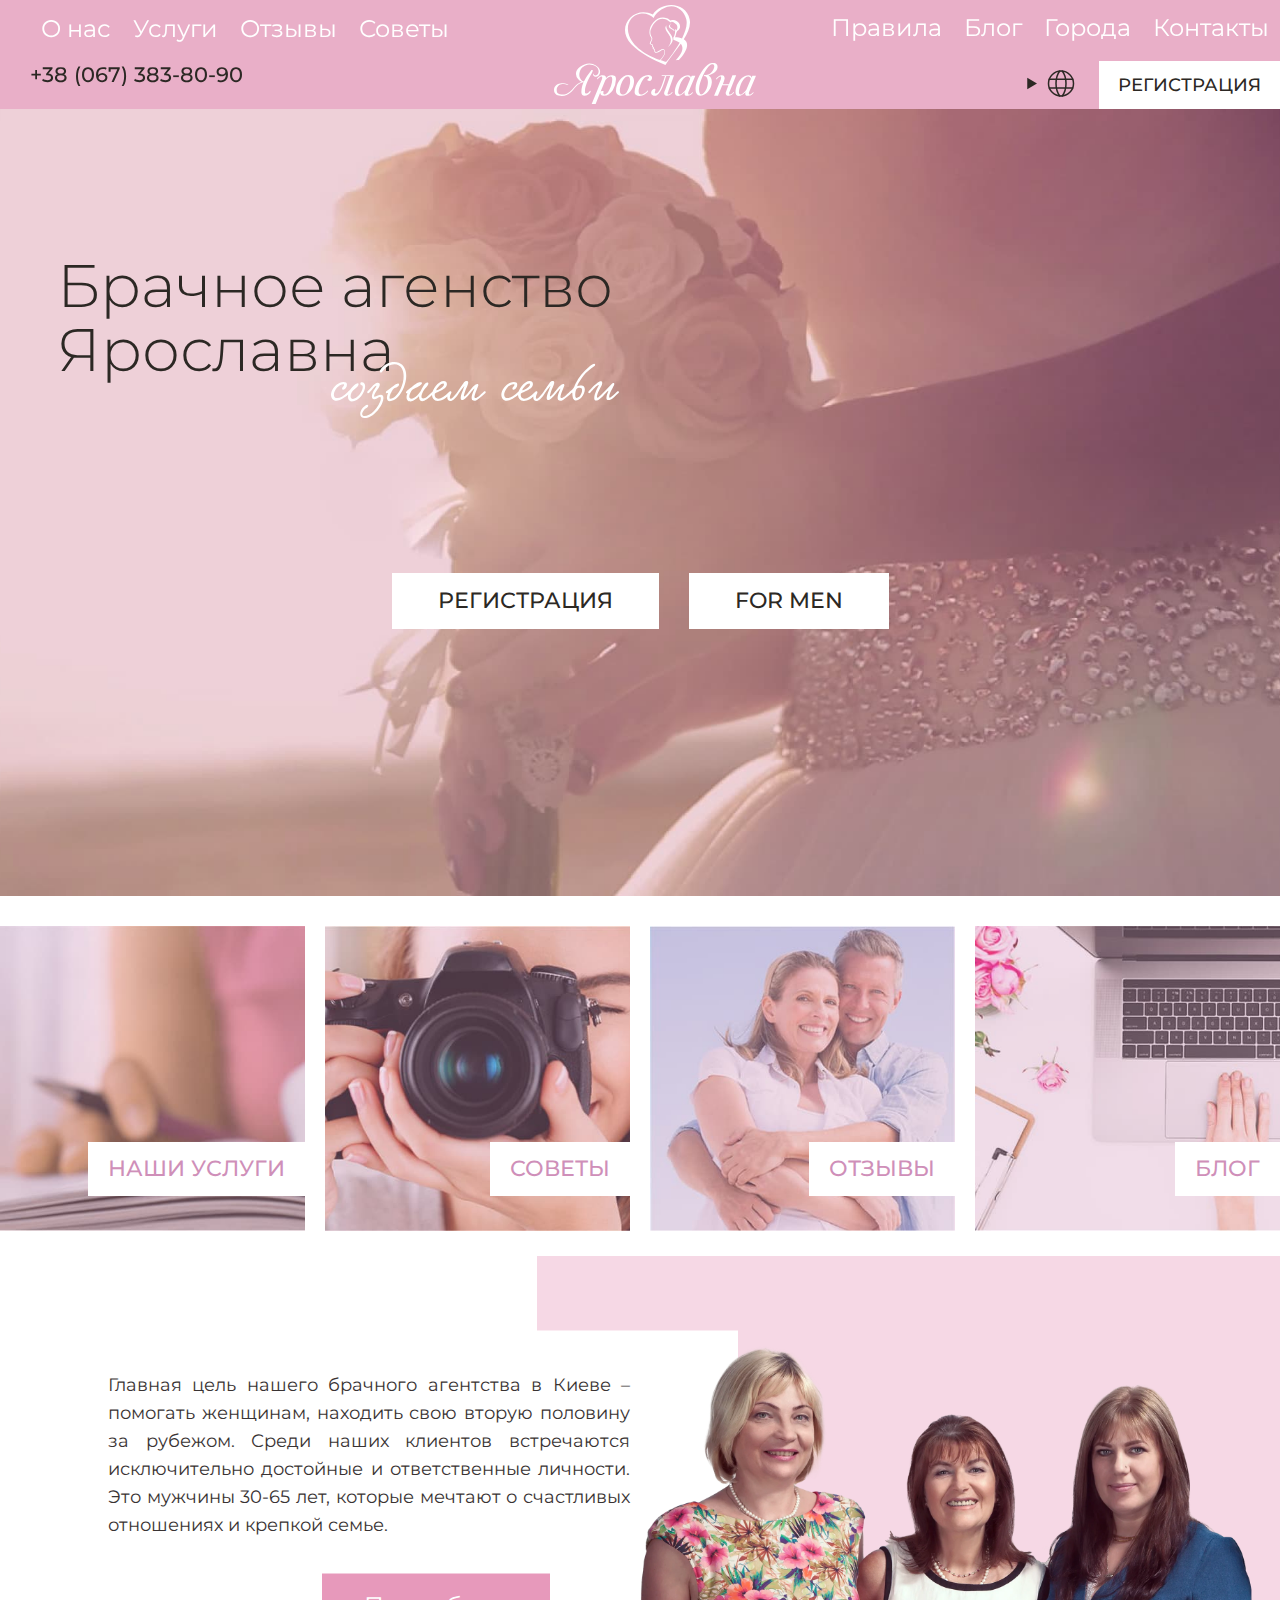
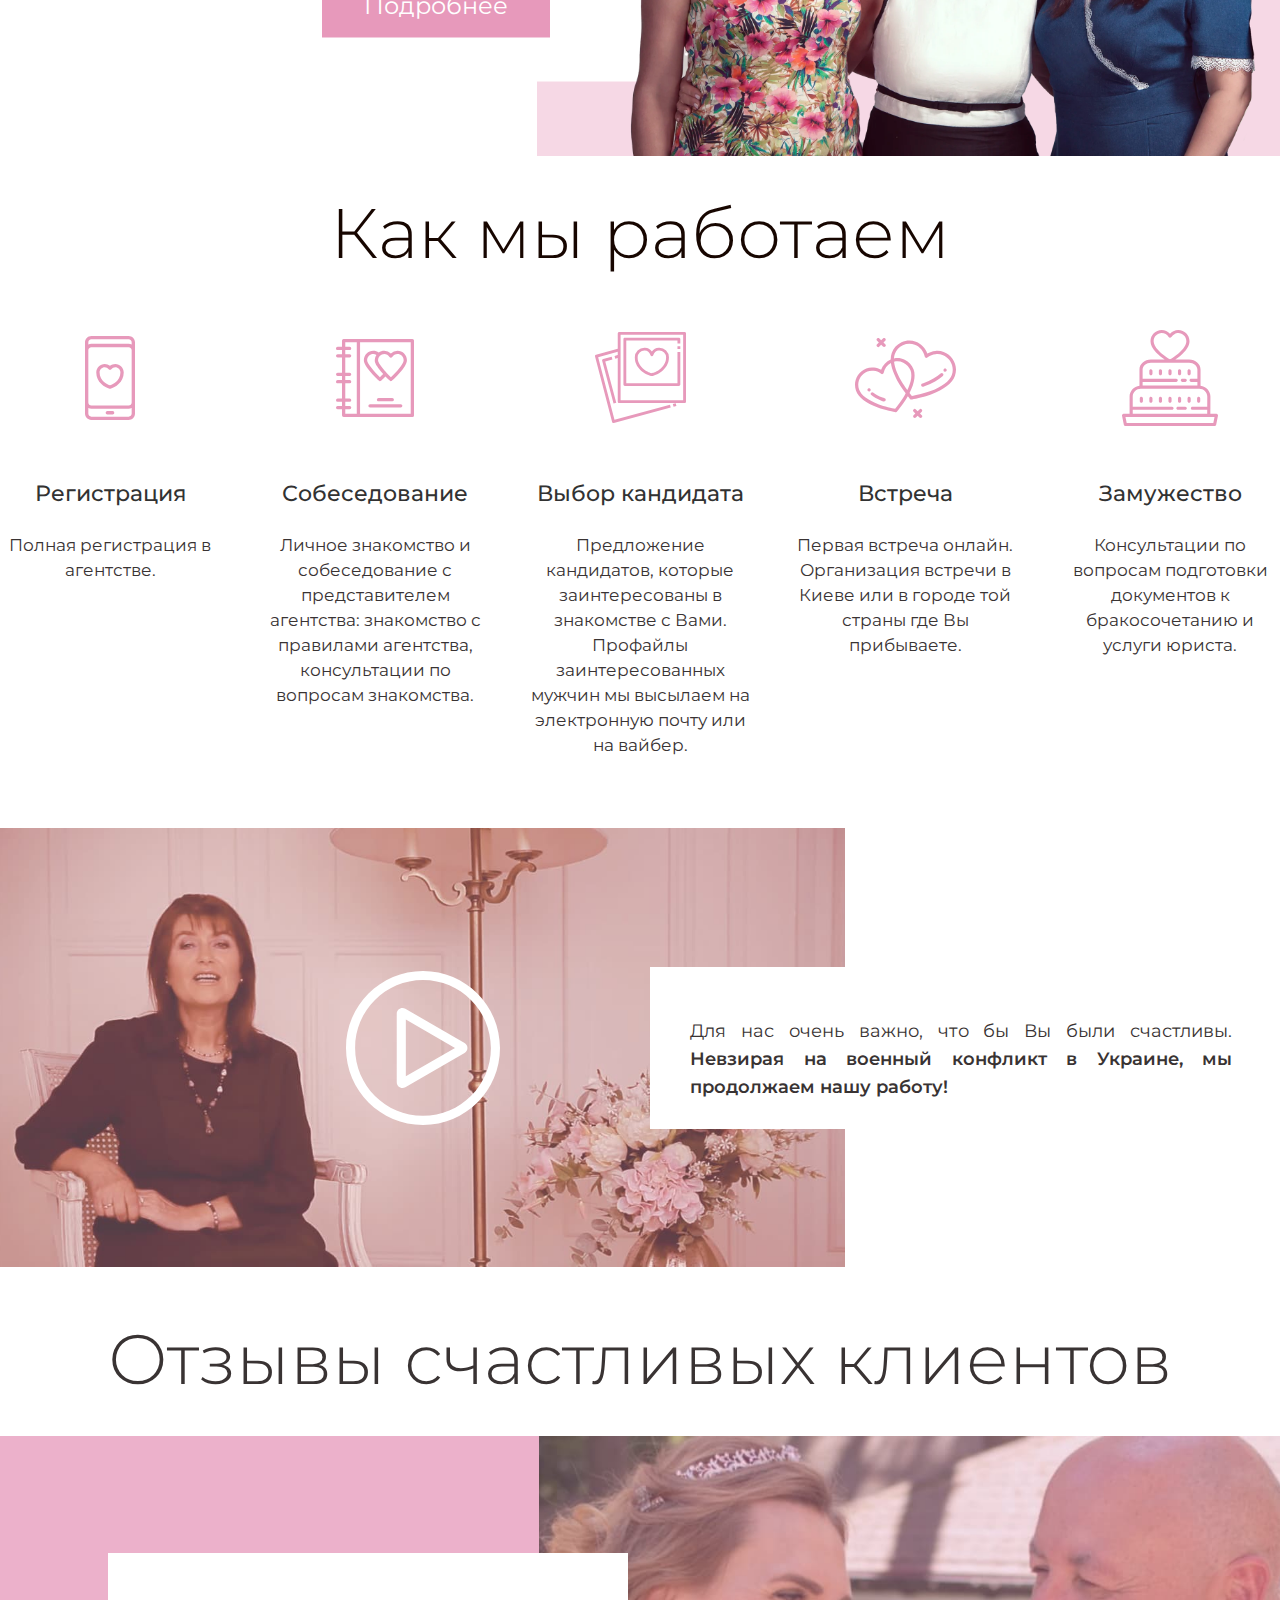
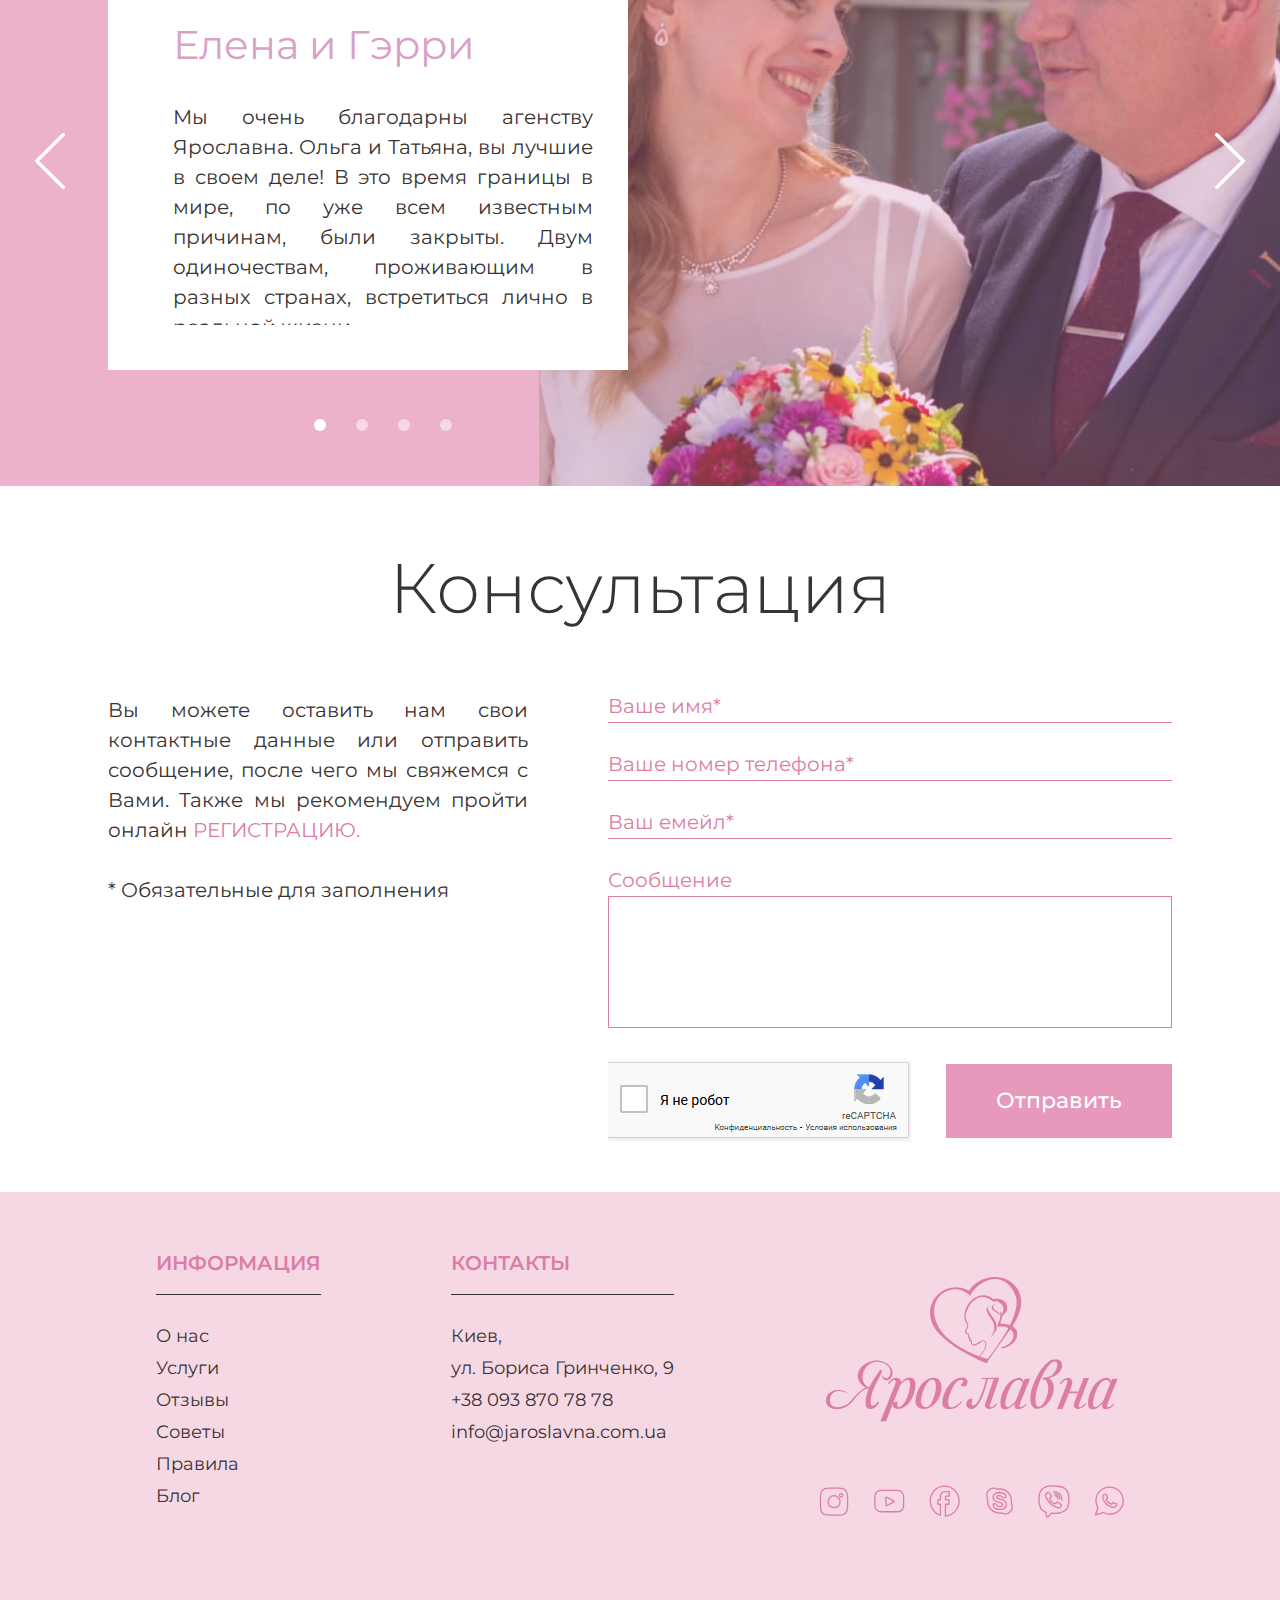
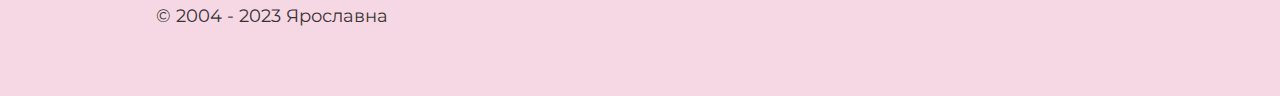
==== commit 9054bf30: "Add files via upload" ====
--- a/index.html
+++ b/index.html
@@ -18,7 +18,7 @@
 
 <body>
 
-    <header class="header">
+    <header class="header usll-header">
         <div class="header__inner">
             <div class="header__wrapper">
                 <a class="header__phone" href="tel:+380673838090">
@@ -31,10 +31,22 @@
                                 О нас
                             </a>
                         </li>
-                        <li class="menu__list-item">
-                            <a class="menu__list-link" href="#">
+                        <li class="menu__list-item menu__list-item--sub"> 
+                            <button class="menu__list-link" type="button">
                                 Услуги
-                            </a>
+                            </button>
+                            <ul class="menu__submenu submenu">
+                                <li class="submenu__item">
+                                    <a class="submenu__link" href="#">
+                                        Услуги агенства
+                                    </a>
+                                </li>
+                                <li class="submenu__item">
+                                    <a class="submenu__link" href="#">
+                                        Знаковства с иностранцами
+                                    </a>
+                                </li>
+                            </ul>
                         </li>
                         <li class="menu__list-item">
                             <a class="menu__list-link" href="#">
@@ -95,6 +107,9 @@
                         </li>
                     </ul>
                 </div>
+                <a class="header__link" href="#">
+                    Регистрация
+                </a>
                 <button class="header__burger burger">
                     <span></span>
                     <span></span>
@@ -110,10 +125,22 @@
                             О нас
                         </a>
                     </li>
-                    <li class="menu__list-item">
-                        <a class="menu__list-link" href="#">
+                    <li class="menu__list-item menu__list-item--sub">
+                        <button class="menu__list-link" type="button">
                             Услуги
-                        </a>
+                        </button>
+                        <ul class="menu__submenu submenu">
+                            <li class="submenu__item">
+                                <a class="submenu__link" href="#">
+                                    Услуги агенства
+                                </a>
+                            </li>
+                            <li class="submenu__item">
+                                <a class="submenu__link" href="#">
+                                    Знаковства с иностранцами
+                                </a>
+                            </li>
+                        </ul>
                     </li>
                     <li class="menu__list-item">
                         <a class="menu__list-link" href="#">
--- a/css/style.min.css
+++ b/css/style.min.css
@@ -1 +1 @@
-*{padding:0;margin:0;border:0}*,*:before,*:after{-webkit-box-sizing:border-box;box-sizing:border-box}:focus,:active{outline:none}a:focus,a:active{outline:none}nav,footer,header,aside{display:block}html,body{height:100%;width:100%;font-size:100%;line-height:1;font-size:14px;-ms-text-size-adjust:100%;-moz-text-size-adjust:100%;-webkit-text-size-adjust:100%}input,button,textarea{font-family:inherit}input::-ms-clear{display:none}button{cursor:pointer}button::-moz-focus-inner{padding:0;border:0}a,a:visited{text-decoration:none}a:hover{text-decoration:none}ul li{list-style:none}img{vertical-align:top}h1,h2,h3,h4,h5,h6{font-size:inherit;font-weight:400}button{background:unset}html,body{height:100%;background:#fff;font-family:"Montserrat",sans-serif}html::-webkit-scrollbar,body::-webkit-scrollbar{width:5px}html::-webkit-scrollbar-track,body::-webkit-scrollbar-track{background:#e799bb}html::-webkit-scrollbar-thumb,body::-webkit-scrollbar-thumb{background:#2c2824}html::-webkit-scrollbar-thumb:hover,body::-webkit-scrollbar-thumb:hover{background:#e799bb}.wrapper{display:-webkit-box;display:-ms-flexbox;display:flex;-webkit-box-orient:vertical;-webkit-box-direction:normal;-ms-flex-direction:column;flex-direction:column;min-height:100%}.main{-webkit-box-flex:1;-ms-flex:1 0 auto;flex:1 0 auto}.footer{-webkit-box-flex:0;-ms-flex:0 0 auto;flex:0 0 auto}.container{max-width:1270px;margin:0 auto;padding:0 15px}.big-container{max-width:1420px;margin:0 auto;padding:0 15px}.heading__inner{position:relative;height:580px;max-height:580px;padding-top:80px;padding-top:80px;max-width:1920px;margin-left:auto;margin-right:auto;height:580px;max-height:580px}@media(max-width: 960px){.heading__inner{padding-top:calc(85px + -5 * ((100vw - 480px) / 480))}}@media(max-width: 480px){.heading__inner{padding-top:85px}}@media(max-width: 960px){.heading__inner{height:calc(435px + 145 * ((100vw - 480px) / 480))}}@media(max-width: 480px){.heading__inner{height:435px}}@media(max-width: 960px){.heading__inner{max-height:calc(435px + 145 * ((100vw - 480px) / 480))}}@media(max-width: 480px){.heading__inner{max-height:435px}}.heading__title{position:relative;z-index:1;max-width:788px;width:100%;color:#fff;text-align:center;font-size:70px;font-weight:500;line-height:72px;text-transform:uppercase;padding:15px 0 20px 0;background:rgba(233,175,200,.65);max-width:788px;max-width:522px;max-width:490px;font-size:70px;line-height:72px;padding-top:15px;padding-bottom:20px}@media(max-width: 1920px){.heading__title{max-width:calc(522px + 266 * ((100vw - 1280px) / 640))}}@media(min-width: 1920px){.heading__title{max-width:788px}}@media(max-width: 1280px){.heading__title{max-width:calc(490px + 32 * ((100vw - 960px) / 320))}}@media(max-width: 960px){.heading__title{max-width:calc(490px + 0 * ((100vw - 480px) / 480))}}@media(max-width: 480px){.heading__title{max-width:490px}}@media(max-width: 960px){.heading__title{font-size:calc(45px + 25 * ((100vw - 480px) / 480))}}@media(max-width: 480px){.heading__title{font-size:45px}}@media(max-width: 960px){.heading__title{line-height:calc(49px + 23 * ((100vw - 480px) / 480))}}@media(max-width: 480px){.heading__title{line-height:49px}}@media(max-width: 960px){.heading__title{padding-top:calc(20px + -5 * ((100vw - 480px) / 480))}}@media(max-width: 480px){.heading__title{padding-top:20px}}@media(max-width: 960px){.heading__title{padding-bottom:calc(25px + -5 * ((100vw - 480px) / 480))}}@media(max-width: 480px){.heading__title{padding-bottom:25px}}.heading__img{position:absolute;width:100%;height:100%;left:0;bottom:0;right:0;top:0;-o-object-fit:cover;object-fit:cover;z-index:0}.cards{padding-bottom:35px;max-width:1920px;margin-left:auto;margin-right:auto;cursor:pointer}.cards__inner{display:-ms-grid;display:grid;-ms-grid-columns:1fr 1fr 1fr 1fr;grid-template-columns:1fr 1fr 1fr 1fr;gap:20px}.cards__text{color:#170600;font-size:18px;line-height:28px;max-width:950px;margin:35px 0 45px 165px;text-align:justify;margin-left:165px;max-width:950px;margin-left:88px;max-width:759px;margin-bottom:45px;max-width:759px}@media(max-width: 1920px){.cards__text{margin-left:calc(88px + 77 * ((100vw - 1280px) / 640))}}@media(min-width: 1920px){.cards__text{margin-left:165px}}@media(max-width: 1920px){.cards__text{max-width:calc(759px + 191 * ((100vw - 1280px) / 640))}}@media(min-width: 1920px){.cards__text{max-width:950px}}@media(max-width: 1280px){.cards__text{margin-left:calc(88px + 0 * ((100vw - 960px) / 320))}}@media(max-width: 1280px){.cards__text{max-width:calc(759px + 0 * ((100vw - 960px) / 320))}}@media(max-width: 960px){.cards__text{margin-bottom:calc(40px + 5 * ((100vw - 480px) / 480))}}@media(max-width: 480px){.cards__text{margin-bottom:40px}}@media(max-width: 960px){.cards__text{max-width:calc(436px + 323 * ((100vw - 480px) / 480))}}@media(max-width: 480px){.cards__text{max-width:436px}}.card{display:-webkit-box;display:-ms-flexbox;display:flex;-webkit-box-orient:vertical;-webkit-box-direction:normal;-ms-flex-direction:column;flex-direction:column;background:#e9afc8}.card:hover .card__img-image{-webkit-transform:scale(1.05);-ms-transform:scale(1.05);transform:scale(1.05)}.card__img{overflow:hidden;width:100%;height:255px}.card__img-image{width:100%;height:100%;-o-object-fit:cover;object-fit:cover;-webkit-transition:-webkit-transform .3s;transition:-webkit-transform .3s;-o-transition:transform .3s;transition:transform .3s;transition:transform .3s, -webkit-transform .3s}.card__box{-webkit-box-flex:1;-ms-flex-positive:1;flex-grow:1;margin:-20px 20px 20px 20px;background:#fff;z-index:1;position:relative;padding:20px 30px 25px 25px;min-height:310px;display:-webkit-box;display:-ms-flexbox;display:flex;-webkit-box-orient:vertical;-webkit-box-direction:normal;-ms-flex-direction:column;flex-direction:column}.card__suptext{margin-bottom:10px;color:#170600;font-size:28px;line-height:30px;min-height:60px;display:block}.card__text{color:#170600;font-size:16px;line-height:25px;font-size:16px;line-height:25px;margin-bottom:30px;-webkit-box-flex:1;-ms-flex-positive:1;flex-grow:1;text-align:justify}@media(max-width: 960px){.card__text{font-size:calc(18px + -2 * ((100vw - 480px) / 480))}}@media(max-width: 480px){.card__text{font-size:18px}}@media(max-width: 960px){.card__text{line-height:calc(27px + -2 * ((100vw - 480px) / 480))}}@media(max-width: 480px){.card__text{line-height:27px}}.card__date{color:#170600;text-align:right;font-size:18px;line-height:20px;display:block}.header{background:#e9afc8;position:relative;z-index:1}.header__inner{padding:5px 60px 5px 40px;display:-webkit-box;display:-ms-flexbox;display:flex;-webkit-box-align:center;-ms-flex-align:center;align-items:center;gap:40px;max-width:1920px;margin-left:auto;margin-right:auto}.header__wrapper{display:-webkit-box;display:-ms-flexbox;display:flex;-webkit-box-align:center;-ms-flex-align:center;align-items:center;-webkit-box-pack:justify;-ms-flex-pack:justify;justify-content:space-between;width:100%;margin-top:-42px}.header__phone{color:#2c2824;font-size:21px;font-weight:500;line-height:23px}.header__phone:hover{text-decoration:underline}.header-mobile{display:none}.menu__list{display:-webkit-box;display:-ms-flexbox;display:flex;-webkit-box-align:center;-ms-flex-align:center;align-items:center;gap:15px}.menu__list-link{color:#fff;font-size:24px;line-height:26px;padding:25px 15px 15px 15px;-webkit-transition:background .3s;-o-transition:background .3s;transition:background .3s;display:block}.menu__list-link:hover{background:#d282a4}.menu__list-item--active .menu__list-link{background:#d282a4}.logo{margin-left:auto;margin-right:auto}.lang{cursor:pointer;position:relative}.lang__top{display:-webkit-box;display:-ms-flexbox;display:flex;gap:10px;-webkit-box-align:center;-ms-flex-align:center;align-items:center}.lang__top img:nth-child(1){-webkit-transition:-webkit-transform .3s;transition:-webkit-transform .3s;-o-transition:transform .3s;transition:transform .3s;transition:transform .3s, -webkit-transform .3s}.lang__list{position:absolute;top:120%;border:0px solid rgba(0,0,0,0);background:#e9afc8;left:-17px;height:0;opacity:0;-webkit-transition:height .3s,opacity .3s,border .3s;-o-transition:height .3s,opacity .3s,border .3s;transition:height .3s,opacity .3s,border .3s}.lang__list-link{display:block;padding:5px 8px;color:#2c2824;font-size:19px;line-height:22px;-webkit-transition:color .3s,background .3s;-o-transition:color .3s,background .3s;transition:color .3s,background .3s;font-family:"Open Sans",sans-serif}.lang__list-link:hover{background:#d282a4;color:#fff}.lang--active .lang__list{opacity:1;height:unset;border:1px solid #d282a4}.lang--active .lang__top img:nth-child(1){-webkit-transform:rotate(90deg);-ms-transform:rotate(90deg);transform:rotate(90deg)}.burger{display:none;-webkit-box-orient:vertical;-webkit-box-direction:normal;-ms-flex-direction:column;flex-direction:column;-webkit-box-align:center;-ms-flex-align:center;align-items:center;-webkit-box-pack:justify;-ms-flex-pack:justify;justify-content:space-between;width:40px;height:28px}.burger span{height:4px;background:#fff;width:100%}.recalls-heading .heading__inner{height:680px;max-height:680px;height:680px;max-height:680px;height:575px;max-height:575px;height:575px;max-height:575px}@media(max-width: 1920px){.recalls-heading .heading__inner{height:calc(575px + 105 * ((100vw - 1280px) / 640))}}@media(min-width: 1920px){.recalls-heading .heading__inner{height:680px}}@media(max-width: 1920px){.recalls-heading .heading__inner{max-height:calc(575px + 105 * ((100vw - 1280px) / 640))}}@media(min-width: 1920px){.recalls-heading .heading__inner{max-height:680px}}@media(max-width: 1280px){.recalls-heading .heading__inner{height:calc(575px + 0 * ((100vw - 960px) / 320))}}@media(max-width: 1280px){.recalls-heading .heading__inner{max-height:calc(575px + 0 * ((100vw - 960px) / 320))}}@media(max-width: 960px){.recalls-heading .heading__inner{height:calc(430px + 145 * ((100vw - 480px) / 480))}}@media(max-width: 480px){.recalls-heading .heading__inner{height:430px}}@media(max-width: 960px){.recalls-heading .heading__inner{max-height:calc(430px + 145 * ((100vw - 480px) / 480))}}@media(max-width: 480px){.recalls-heading .heading__inner{max-height:430px}}.recalls-cards{padding-top:25px;padding-bottom:20px;padding-top:25px;padding-top:25px;padding-top:25px}@media(max-width: 1920px){.recalls-cards{padding-top:calc(20px + 5 * ((100vw - 1280px) / 640))}}@media(min-width: 1920px){.recalls-cards{padding-top:25px}}@media(max-width: 1280px){.recalls-cards{padding-top:calc(20px + 5 * ((100vw - 960px) / 320))}}@media(max-width: 960px){.recalls-cards{padding-top:calc(20px + 5 * ((100vw - 480px) / 480))}}@media(max-width: 480px){.recalls-cards{padding-top:20px}}.recalls-cards .card__suptext{font-size:35px;line-height:38px;color:#e9afc8}.recalls-cards .card__date{color:#e9afc8}.advice-cards .card__box{min-height:275px}.blog-cards .card__box{min-height:275px}.footer{background:#f6d8e5;padding:60px 0 105px 0;padding-bottom:105px;padding-bottom:70px;padding-bottom:70px}@media(max-width: 1920px){.footer{padding-bottom:calc(70px + 35 * ((100vw - 1280px) / 640))}}@media(min-width: 1920px){.footer{padding-bottom:105px}}@media(max-width: 1280px){.footer{padding-bottom:calc(70px + 0 * ((100vw - 960px) / 320))}}@media(max-width: 960px){.footer{padding-bottom:calc(35px + 35 * ((100vw - 480px) / 480))}}@media(max-width: 480px){.footer{padding-bottom:35px}}.footer__inner{max-width:1435px;max-width:1435px;max-width:968px;max-width:572px;margin-left:auto;margin-right:auto;display:-webkit-box;display:-ms-flexbox;display:flex;-webkit-box-align:start;-ms-flex-align:start;align-items:flex-start;-webkit-box-pack:justify;-ms-flex-pack:justify;justify-content:space-between;margin-bottom:65px;margin-bottom:65px;margin-bottom:90px;margin-bottom:65px}@media(max-width: 1920px){.footer__inner{max-width:calc(968px + 467 * ((100vw - 1280px) / 640))}}@media(min-width: 1920px){.footer__inner{max-width:1435px}}@media(max-width: 1280px){.footer__inner{max-width:calc(572px + 396 * ((100vw - 960px) / 320))}}@media(max-width: 960px){.footer__inner{max-width:calc(422px + 150 * ((100vw - 480px) / 480))}}@media(max-width: 480px){.footer__inner{max-width:422px}}@media(max-width: 1920px){.footer__inner{margin-bottom:calc(90px + -25 * ((100vw - 1280px) / 640))}}@media(min-width: 1920px){.footer__inner{margin-bottom:65px}}@media(max-width: 1280px){.footer__inner{margin-bottom:calc(65px + 25 * ((100vw - 960px) / 320))}}@media(max-width: 960px){.footer__inner{margin-bottom:calc(45px + 20 * ((100vw - 480px) / 480))}}@media(max-width: 480px){.footer__inner{margin-bottom:45px}}.footer__wrapper{padding-top:25px}.footer__logo{margin-bottom:65px;margin-bottom:65px;width:292px;height:144px;display:block}@media(max-width: 960px){.footer__logo{margin-bottom:calc(30px + 35 * ((100vw - 480px) / 480))}}@media(max-width: 480px){.footer__logo{margin-bottom:30px}}@media(max-width: 960px){.footer__logo{width:calc(241px + 51 * ((100vw - 480px) / 480))}}@media(max-width: 480px){.footer__logo{width:241px}}@media(max-width: 960px){.footer__logo{height:calc(119px + 25 * ((100vw - 480px) / 480))}}@media(max-width: 480px){.footer__logo{height:119px}}.footer__logo img{width:100%;height:100% w}.footer__copy{max-width:1435px;max-width:1435px;max-width:968px;max-width:572px;margin-left:auto;margin-right:auto;color:#393333;font-size:18px;line-height:20px}@media(max-width: 1920px){.footer__copy{max-width:calc(968px + 467 * ((100vw - 1280px) / 640))}}@media(min-width: 1920px){.footer__copy{max-width:1435px}}@media(max-width: 1280px){.footer__copy{max-width:calc(572px + 396 * ((100vw - 960px) / 320))}}@media(max-width: 960px){.footer__copy{max-width:calc(422px + 150 * ((100vw - 480px) / 480))}}@media(max-width: 480px){.footer__copy{max-width:422px}}.footer-menu{display:-webkit-box;display:-ms-flexbox;display:flex;-webkit-box-align:start;-ms-flex-align:start;align-items:flex-start;gap:150px;gap:150px;gap:130px;gap:120px}@media(max-width: 1920px){.footer-menu{gap:calc(130px + 20 * ((100vw - 1280px) / 640))}}@media(min-width: 1920px){.footer-menu{gap:150px}}@media(max-width: 1280px){.footer-menu{gap:calc(120px + 10 * ((100vw - 960px) / 320))}}@media(max-width: 960px){.footer-menu{gap:calc(25px + 95 * ((100vw - 480px) / 480))}}@media(max-width: 480px){.footer-menu{gap:25px}}.footer-menu__list{max-width:250px}.footer-menu__list-title{color:#dc7da6;font-size:20px;font-weight:600;line-height:22px;text-transform:uppercase;padding-bottom:20px;margin-bottom:25px;border-bottom:1px solid #393333;max-width:225px;max-width:225px}@media(max-width: 960px){.footer-menu__list-title{max-width:calc(185px + 40 * ((100vw - 480px) / 480))}}@media(max-width: 480px){.footer-menu__list-title{max-width:185px}}.footer-menu__list-text{color:#393333;font-size:18px;line-height:32px;font-size:18px;line-height:32px;-webkit-transition:color .3s;-o-transition:color .3s;transition:color .3s}@media(max-width: 960px){.footer-menu__list-text{font-size:calc(17px + 1 * ((100vw - 480px) / 480))}}@media(max-width: 480px){.footer-menu__list-text{font-size:17px}}@media(max-width: 960px){.footer-menu__list-text{line-height:calc(30px + 2 * ((100vw - 480px) / 480))}}@media(max-width: 480px){.footer-menu__list-text{line-height:30px}}.footer-menu__list-text:hover{color:#000}.footer-menu__list-link{color:#393333;font-size:18px;line-height:32px;font-size:18px;line-height:32px;position:relative;-webkit-transition:color .3s;-o-transition:color .3s;transition:color .3s}@media(max-width: 960px){.footer-menu__list-link{font-size:calc(17px + 1 * ((100vw - 480px) / 480))}}@media(max-width: 480px){.footer-menu__list-link{font-size:17px}}@media(max-width: 960px){.footer-menu__list-link{line-height:calc(30px + 2 * ((100vw - 480px) / 480))}}@media(max-width: 480px){.footer-menu__list-link{line-height:30px}}.footer-menu__list-link:hover{color:#000}.footer-menu__list-link::after{content:"";width:0%;height:1px;position:absolute;left:0;bottom:-2px;right:0;background:#dc7da6;-webkit-transition:width .3s;-o-transition:width .3s;transition:width .3s}.footer-menu__list-link:hover::after{width:100%}.socials__list{display:-webkit-box;display:-ms-flexbox;display:flex;-webkit-box-align:center;-ms-flex-align:center;align-items:center;gap:25px}.socials__list-link{width:30px;height:30px;display:-webkit-box;display:-ms-flexbox;display:flex;-webkit-box-pack:center;-ms-flex-pack:center;justify-content:center;-webkit-box-align:center;-ms-flex-align:center;align-items:center;position:relative}.socials__list-link:hover::before{opacity:1}.socials__list-link::before{content:"";position:absolute;width:60px;height:60px;top:-15px;left:-15px;background:#fff;border-radius:100%;z-index:0;opacity:0;-webkit-transition:opacity .3s;-o-transition:opacity .3s;transition:opacity .3s}.socials__list-link img{position:relative;z-index:1}.contacts{padding:65px 0 0 0;margin-bottom:45px;padding-top:65px;padding-top:30px;margin-bottom:45px;margin-bottom:35px;padding-top:35px}@media(max-width: 1920px){.contacts{padding-top:calc(30px + 35 * ((100vw - 1280px) / 640))}}@media(min-width: 1920px){.contacts{padding-top:65px}}@media(max-width: 1280px){.contacts{padding-top:calc(35px + -5 * ((100vw - 960px) / 320))}}@media(max-width: 1280px){.contacts{margin-bottom:calc(35px + 10 * ((100vw - 960px) / 320))}}@media(max-width: 960px){.contacts{margin-bottom:calc(20px + 15 * ((100vw - 480px) / 480))}}@media(max-width: 480px){.contacts{margin-bottom:20px}}@media(max-width: 960px){.contacts{padding-top:calc(35px + 0 * ((100vw - 480px) / 480))}}@media(max-width: 480px){.contacts{padding-top:35px}}.contacts__inner{max-width:1275px;margin-left:auto;margin-right:auto;max-width:1275px;max-width:1064px;max-width:794px}@media(max-width: 1920px){.contacts__inner{max-width:calc(1064px + 211 * ((100vw - 1280px) / 640))}}@media(min-width: 1920px){.contacts__inner{max-width:1275px}}@media(max-width: 1280px){.contacts__inner{max-width:calc(794px + 270 * ((100vw - 960px) / 320))}}@media(max-width: 960px){.contacts__inner{max-width:calc(387px + 407 * ((100vw - 480px) / 480))}}@media(max-width: 480px){.contacts__inner{max-width:387px}}.contacts__text{color:#393333;font-size:20px;line-height:30px;max-width:740px;padding-left:110px;max-width:850px;font-size:20px;line-height:30px}@media(max-width: 1280px){.contacts__text{padding-left:calc(81px + 29 * ((100vw - 960px) / 320))}}@media(max-width: 1280px){.contacts__text{max-width:calc(821px + 29 * ((100vw - 960px) / 320))}}@media(max-width: 960px){.contacts__text{font-size:calc(16px + 4 * ((100vw - 480px) / 480))}}@media(max-width: 480px){.contacts__text{font-size:16px}}@media(max-width: 960px){.contacts__text{line-height:calc(24px + 6 * ((100vw - 480px) / 480))}}@media(max-width: 480px){.contacts__text{line-height:24px}}.contacts__text a{color:#dc7da6}.contacts__text a:hover{text-decoration:underline}.map{margin-bottom:40px;margin-bottom:40px}@media(max-width: 960px){.map{margin-bottom:calc(35px + 5 * ((100vw - 480px) / 480))}}@media(max-width: 480px){.map{margin-bottom:35px}}.map__inner{height:580px;max-height:580px;max-width:1920px;margin-left:auto;margin-right:auto;height:580px;max-height:580px}@media(max-width: 960px){.map__inner{height:calc(475px + 105 * ((100vw - 480px) / 480))}}@media(max-width: 480px){.map__inner{height:475px}}@media(max-width: 960px){.map__inner{max-height:calc(475px + 105 * ((100vw - 480px) / 480))}}@media(max-width: 480px){.map__inner{max-height:475px}}.map iframe{height:100%;width:100%}.contact{margin-bottom:70px;max-width:1275px;margin-left:auto;margin-right:auto;max-width:1275px;max-width:1065px;max-width:796px}@media(max-width: 1920px){.contact{max-width:calc(1065px + 210 * ((100vw - 1280px) / 640))}}@media(min-width: 1920px){.contact{max-width:1275px}}@media(max-width: 1280px){.contact{max-width:calc(796px + 269 * ((100vw - 960px) / 320))}}@media(max-width: 960px){.contact{max-width:calc(387px + 409 * ((100vw - 480px) / 480))}}@media(max-width: 480px){.contact{max-width:387px}}.contact__title{color:#393333;text-align:center;font-size:70px;font-weight:300;line-height:74px;margin-bottom:40px;margin-bottom:40px;font-size:70px;line-height:74px}@media(max-width: 960px){.contact__title{margin-bottom:calc(20px + 20 * ((100vw - 480px) / 480))}}@media(max-width: 480px){.contact__title{margin-bottom:20px}}@media(max-width: 960px){.contact__title{font-size:calc(45px + 25 * ((100vw - 480px) / 480))}}@media(max-width: 480px){.contact__title{font-size:45px}}@media(max-width: 960px){.contact__title{line-height:calc(49px + 25 * ((100vw - 480px) / 480))}}@media(max-width: 480px){.contact__title{line-height:49px}}.contact-form{display:-webkit-box;display:-ms-flexbox;display:flex;-webkit-box-orient:vertical;-webkit-box-direction:normal;-ms-flex-direction:column;flex-direction:column;gap:30px}.contact-form__input{width:100%;color:#323232;font-size:20px;line-height:22px;border-bottom:1px solid #ecb1cb;padding-bottom:5px}.contact-form__input::-webkit-input-placeholder{color:#e799bb;font-size:20px;line-height:22px}.contact-form__input::-moz-placeholder{color:#e799bb;font-size:20px;line-height:22px}.contact-form__input:-ms-input-placeholder{color:#e799bb;font-size:20px;line-height:22px}.contact-form__input::-ms-input-placeholder{color:#e799bb;font-size:20px;line-height:22px}.contact-form__input::placeholder{color:#e799bb;font-size:20px;line-height:22px}.contact-form__wrapper{margin-bottom:20px}.contact-form__text{color:#e799bb;font-size:20px;line-height:22px;margin-bottom:5px;display:block}.contact-form__textarea{width:100%;color:#323232;font-size:20px;line-height:22px;border:1px solid #ecb1cb;padding:10px;resize:unset;max-height:202px}@media(max-width: 960px){.contact-form__textarea{max-height:calc(120px + 82 * ((100vw - 480px) / 480))}}@media(max-width: 480px){.contact-form__textarea{max-height:120px}}.contact-form-bottom{display:-webkit-box;display:-ms-flexbox;display:flex;-webkit-box-align:start;-ms-flex-align:start;align-items:flex-start;-webkit-box-pack:justify;-ms-flex-pack:justify;justify-content:space-between}.contact-form-bottom__text{color:#393333;font-size:20px;line-height:30px;font-size:20px;line-height:30px}@media(max-width: 960px){.contact-form-bottom__text{font-size:calc(14px + 6 * ((100vw - 480px) / 480))}}@media(max-width: 480px){.contact-form-bottom__text{font-size:14px}}@media(max-width: 960px){.contact-form-bottom__text{line-height:calc(26px + 4 * ((100vw - 480px) / 480))}}@media(max-width: 480px){.contact-form-bottom__text{line-height:26px}}.contact-form-bottom__box{display:-webkit-box;display:-ms-flexbox;display:flex;-webkit-box-align:center;-ms-flex-align:center;align-items:center;gap:35px;gap:35px;gap:30px}@media(max-width: 1280px){.contact-form-bottom__box{gap:calc(30px + 5 * ((100vw - 960px) / 320))}}@media(max-width: 960px){.contact-form-bottom__box{gap:calc(20px + 10 * ((100vw - 480px) / 480))}}@media(max-width: 480px){.contact-form-bottom__box{gap:20px}}.contact-form-bottom__box-img{width:303px;height:82px;-o-object-fit:cover;object-fit:cover}.contact-form-bottom__box-button{display:-webkit-box;display:-ms-flexbox;display:flex;-webkit-box-pack:center;-ms-flex-pack:center;justify-content:center;-webkit-box-align:center;-ms-flex-align:center;align-items:center;color:#fff;text-align:center;font-size:22px;font-weight:500;line-height:24px;padding:25px 50px;background:#e799bb;-webkit-transition:background .3s;-o-transition:background .3s;transition:background .3s}.contact-form-bottom__box-button:hover{background:#cf6793}.services{overflow:hidden}.services__inner{padding-left:170px;display:-webkit-box;display:-ms-flexbox;display:flex;-webkit-box-align:start;-ms-flex-align:start;align-items:flex-start;gap:55px;padding-bottom:75px;-webkit-box-pack:center;-ms-flex-pack:center;justify-content:center;gap:55px;padding-left:170px;padding-bottom:75px;gap:75px;padding-bottom:65px;gap:35px;padding-bottom:50px}@media(max-width: 1920px){.services__inner{gap:calc(75px + -20 * ((100vw - 1280px) / 640))}}@media(min-width: 1920px){.services__inner{gap:55px}}@media(max-width: 1920px){.services__inner{padding-left:calc(108px + 62 * ((100vw - 1280px) / 640))}}@media(min-width: 1920px){.services__inner{padding-left:170px}}@media(max-width: 1920px){.services__inner{padding-bottom:calc(65px + 10 * ((100vw - 1280px) / 640))}}@media(min-width: 1920px){.services__inner{padding-bottom:75px}}@media(max-width: 1280px){.services__inner{gap:calc(35px + 40 * ((100vw - 960px) / 320))}}@media(max-width: 1280px){.services__inner{padding-bottom:calc(50px + 15 * ((100vw - 960px) / 320))}}@media(max-width: 960px){.services__inner{gap:calc(45px + -10 * ((100vw - 480px) / 480))}}@media(max-width: 480px){.services__inner{gap:45px}}@media(max-width: 960px){.services__inner{padding-bottom:calc(35px + 15 * ((100vw - 480px) / 480))}}@media(max-width: 480px){.services__inner{padding-bottom:35px}}.services__box{position:relative;z-index:1;padding-top:35px;max-width:950px;display:-webkit-box;display:-ms-flexbox;display:flex;-webkit-box-orient:vertical;-webkit-box-direction:normal;-ms-flex-direction:column;flex-direction:column;-webkit-box-pack:center;-ms-flex-pack:center;justify-content:center;-webkit-box-align:center;-ms-flex-align:center;align-items:center;text-align:center;max-width:950px}@media(max-width: 1920px){.services__box{max-width:calc(575px + 375 * ((100vw - 1280px) / 640))}}@media(min-width: 1920px){.services__box{max-width:950px}}.services__box-title{color:#170600;font-size:70px;font-weight:300;line-height:74px;margin-bottom:70px;margin-bottom:70px}@media(max-width: 1920px){.services__box-title{margin-bottom:calc(30px + 40 * ((100vw - 1280px) / 640))}}@media(min-width: 1920px){.services__box-title{margin-bottom:70px}}.services__box-text{color:#170600;font-size:18px;line-height:28px;margin-bottom:60px;text-align:justify;margin-bottom:60px;margin-bottom:55px;margin-bottom:70px;font-size:18px;line-height:28px}@media(max-width: 1920px){.services__box-text{margin-bottom:calc(55px + 5 * ((100vw - 1280px) / 640))}}@media(min-width: 1920px){.services__box-text{margin-bottom:60px}}@media(max-width: 1280px){.services__box-text{margin-bottom:calc(70px + -15 * ((100vw - 960px) / 320))}}@media(max-width: 960px){.services__box-text{margin-bottom:calc(40px + 30 * ((100vw - 480px) / 480))}}@media(max-width: 480px){.services__box-text{margin-bottom:40px}}@media(max-width: 960px){.services__box-text{font-size:calc(16px + 2 * ((100vw - 480px) / 480))}}@media(max-width: 480px){.services__box-text{font-size:16px}}@media(max-width: 960px){.services__box-text{line-height:calc(24px + 4 * ((100vw - 480px) / 480))}}@media(max-width: 480px){.services__box-text{line-height:24px}}.services__box-link{display:-webkit-box;display:-ms-flexbox;display:flex;-webkit-box-pack:center;-ms-flex-pack:center;justify-content:center;-webkit-box-align:center;-ms-flex-align:center;align-items:center;color:#fff;text-align:center;font-size:22px;font-weight:500;line-height:24px;padding:15px 65px;background:#e799bb;-webkit-transition:background .3s;-o-transition:background .3s;transition:background .3s;text-transform:uppercase}.services__box-link:hover{background:#cf6793}.services-poster{position:relative;background:#f6d8e5;width:100%;max-width:754px;height:629px;display:-webkit-box;display:-ms-flexbox;display:flex;max-width:754px;height:629px;height:689px;max-width:522px;height:629px}@media(max-width: 1920px){.services-poster{max-width:calc(522px + 232 * ((100vw - 1280px) / 640))}}@media(min-width: 1920px){.services-poster{max-width:754px}}@media(max-width: 1920px){.services-poster{height:calc(689px + -60 * ((100vw - 1280px) / 640))}}@media(min-width: 1920px){.services-poster{height:629px}}@media(max-width: 1280px){.services-poster{height:calc(629px + 60 * ((100vw - 960px) / 320))}}@media(max-width: 1280px){.services-poster{max-width:calc(715px + -193 * ((100vw - 960px) / 320))}}@media(max-width: 960px){.services-poster{height:calc(482px + 147 * ((100vw - 480px) / 480))}}@media(max-width: 480px){.services-poster{height:482px}}.services-poster__title{display:none;color:#170600;font-size:70px;font-weight:300;line-height:74px;margin-bottom:20px;margin-bottom:20px;font-size:70px;line-height:74px}@media(max-width: 960px){.services-poster__title{margin-bottom:calc(25px + -5 * ((100vw - 480px) / 480))}}@media(max-width: 480px){.services-poster__title{margin-bottom:25px}}@media(max-width: 960px){.services-poster__title{font-size:calc(45px + 25 * ((100vw - 480px) / 480))}}@media(max-width: 480px){.services-poster__title{font-size:45px}}@media(max-width: 960px){.services-poster__title{line-height:calc(50px + 24 * ((100vw - 480px) / 480))}}@media(max-width: 480px){.services-poster__title{line-height:50px}}.services-poster__img{position:absolute;bottom:0;right:68px;width:720px;height:593px;right:68px;width:720px;height:593px;right:-40px;width:605px;height:498px;right:155px;width:605px;height:498px}@media(max-width: 1920px){.services-poster__img{right:calc(-40px + 108 * ((100vw - 1280px) / 640))}}@media(min-width: 1920px){.services-poster__img{right:68px}}@media(max-width: 1920px){.services-poster__img{width:calc(605px + 115 * ((100vw - 1280px) / 640))}}@media(min-width: 1920px){.services-poster__img{width:720px}}@media(max-width: 1920px){.services-poster__img{height:calc(498px + 95 * ((100vw - 1280px) / 640))}}@media(min-width: 1920px){.services-poster__img{height:593px}}@media(max-width: 1280px){.services-poster__img{right:calc(155px + -195 * ((100vw - 960px) / 320))}}@media(max-width: 1280px){.services-poster__img{width:calc(605px + 0 * ((100vw - 960px) / 320))}}@media(max-width: 1280px){.services-poster__img{height:calc(498px + 0 * ((100vw - 960px) / 320))}}@media(max-width: 960px){.services-poster__img{right:calc(12px + 143 * ((100vw - 480px) / 480))}}@media(max-width: 480px){.services-poster__img{right:12px}}@media(max-width: 960px){.services-poster__img{width:calc(455px + 150 * ((100vw - 480px) / 480))}}@media(max-width: 480px){.services-poster__img{width:455px}}@media(max-width: 960px){.services-poster__img{height:calc(375px + 123 * ((100vw - 480px) / 480))}}@media(max-width: 480px){.services-poster__img{height:375px}}.free{padding:35px 0 45px 0;background:#e9afc8;padding-bottom:45px;padding-bottom:45px;padding-bottom:55px;padding-top:45px}@media(max-width: 1920px){.free{padding-bottom:calc(45px + 0 * ((100vw - 1280px) / 640))}}@media(min-width: 1920px){.free{padding-bottom:45px}}@media(max-width: 1280px){.free{padding-bottom:calc(55px + -10 * ((100vw - 960px) / 320))}}@media(max-width: 960px){.free{padding-bottom:calc(35px + 20 * ((100vw - 480px) / 480))}}@media(max-width: 480px){.free{padding-bottom:35px}}@media(max-width: 960px){.free{padding-top:calc(20px + 25 * ((100vw - 480px) / 480))}}@media(max-width: 480px){.free{padding-top:20px}}.free__title{margin-bottom:50px;color:#fff;text-align:center;font-size:70px;font-weight:300;line-height:74px;font-size:70px;line-height:74px}@media(max-width: 960px){.free__title{font-size:calc(40px + 30 * ((100vw - 480px) / 480))}}@media(max-width: 480px){.free__title{font-size:40px}}@media(max-width: 960px){.free__title{line-height:calc(44px + 30 * ((100vw - 480px) / 480))}}@media(max-width: 480px){.free__title{line-height:44px}}.free__inner{max-width:1220px;margin-left:auto;margin-right:auto;display:-ms-grid;display:grid;-ms-grid-columns:1fr 1fr 1fr 1fr;grid-template-columns:1fr 1fr 1fr 1fr}.free-item{display:-webkit-box;display:-ms-flexbox;display:flex;-webkit-box-orient:vertical;-webkit-box-direction:normal;-ms-flex-direction:column;flex-direction:column;-webkit-box-pack:start;-ms-flex-pack:start;justify-content:flex-start;-webkit-box-align:center;-ms-flex-align:center;align-items:center;text-align:center;font-weight:500}.free-item:nth-child(1) .free-item__icon img{width:126px;height:93px}@media(max-width: 960px){.free-item:nth-child(1)